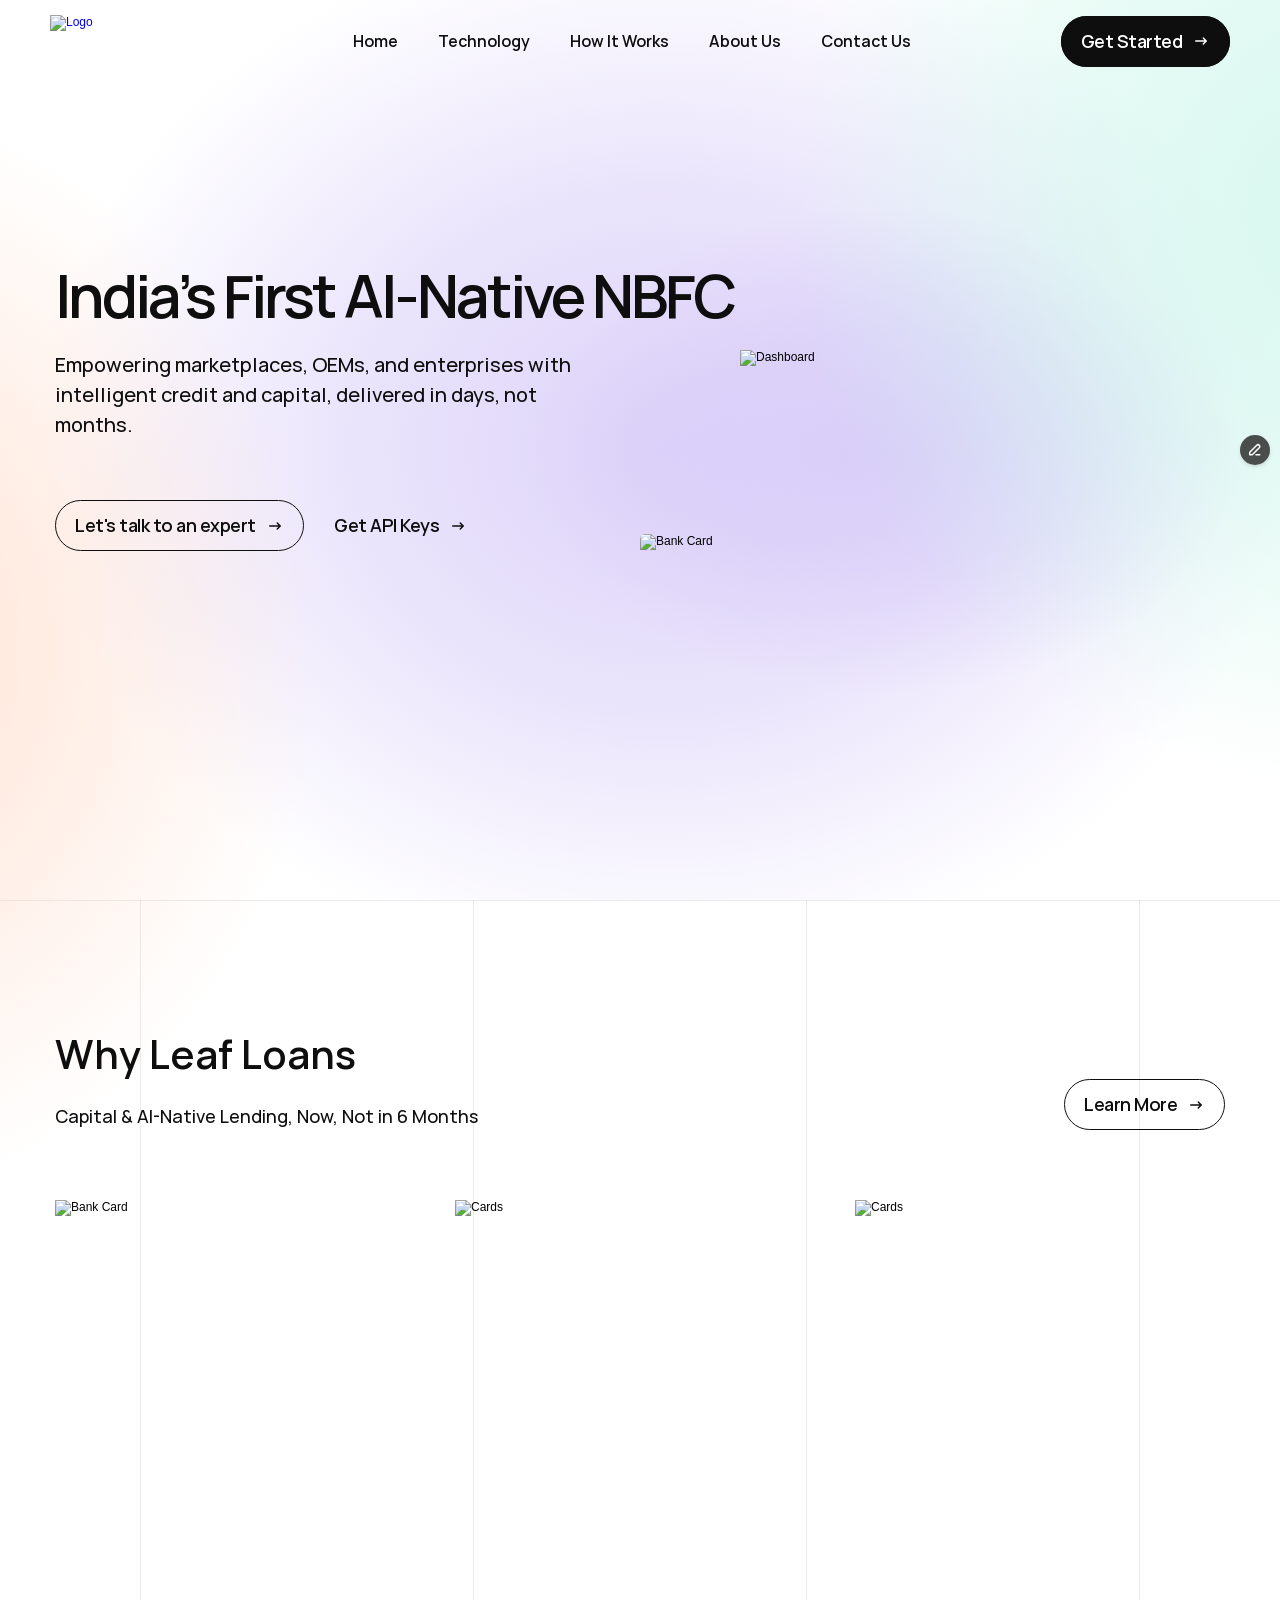
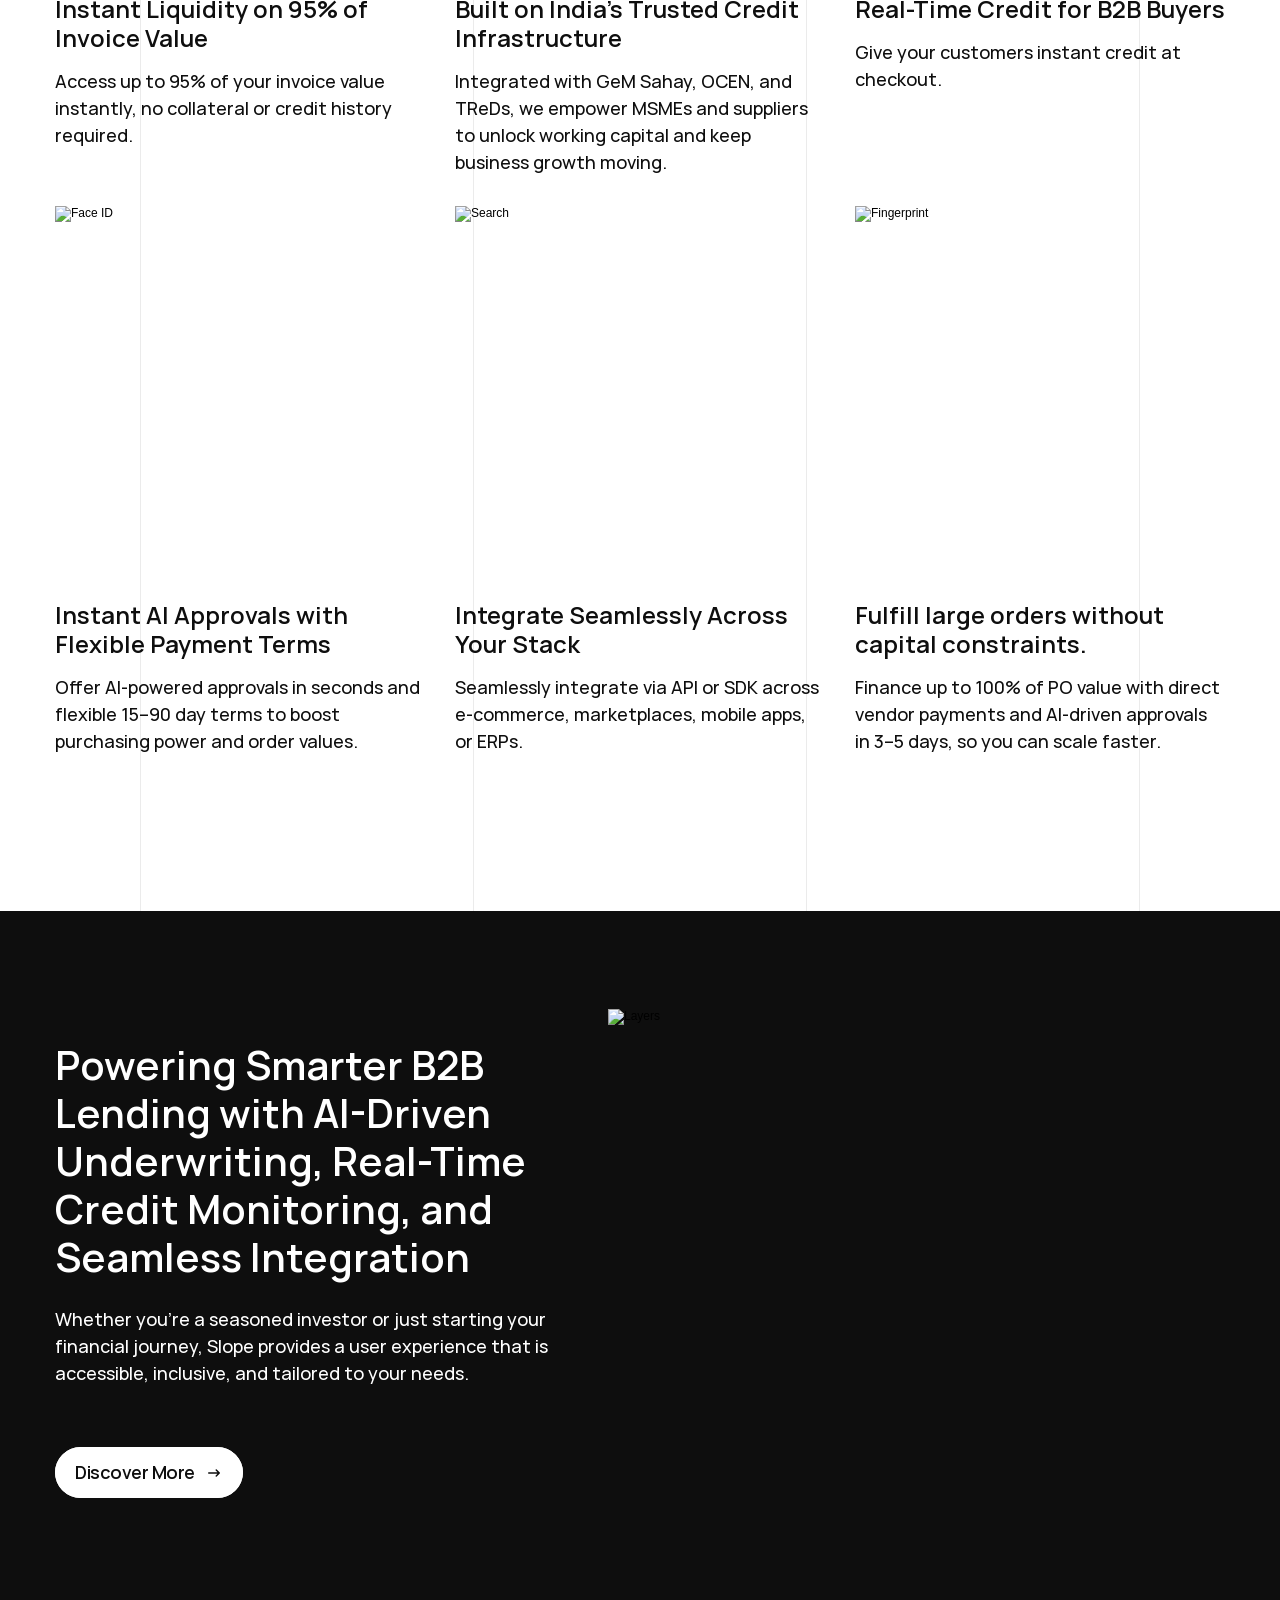
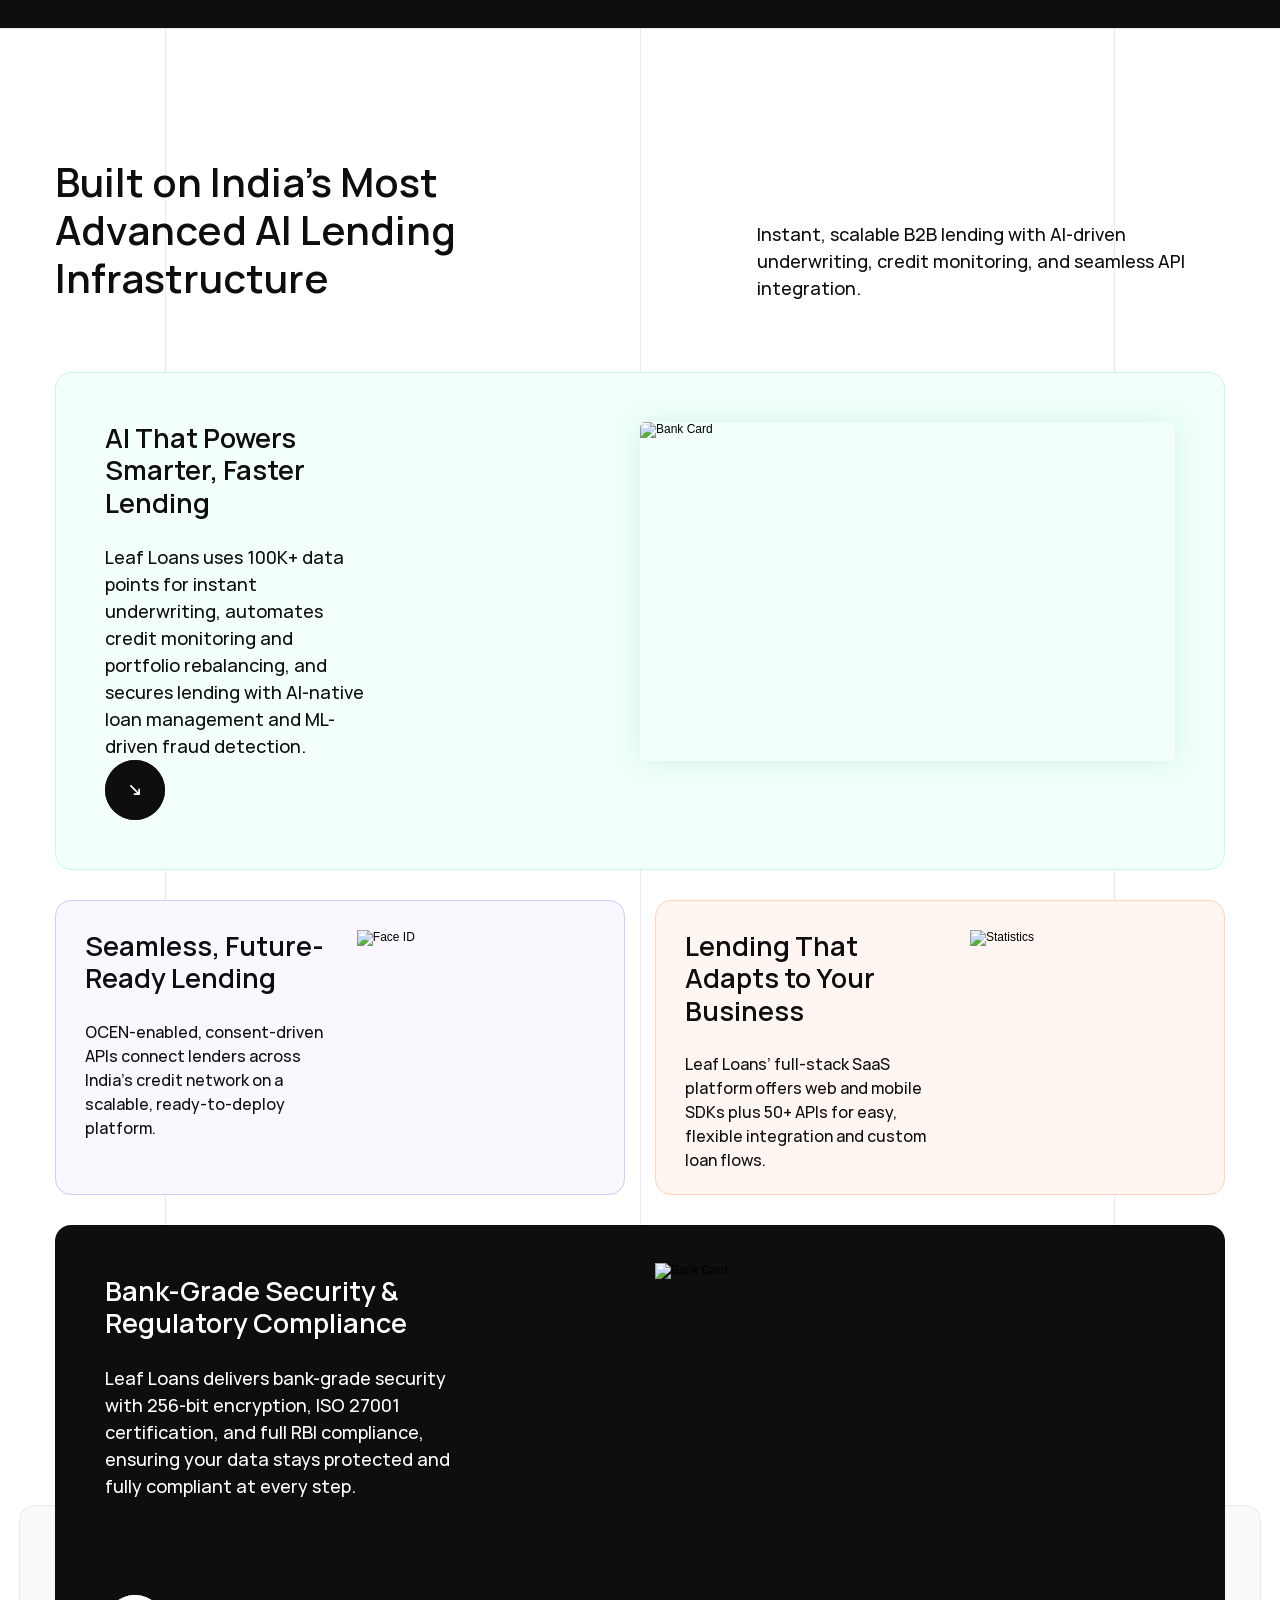
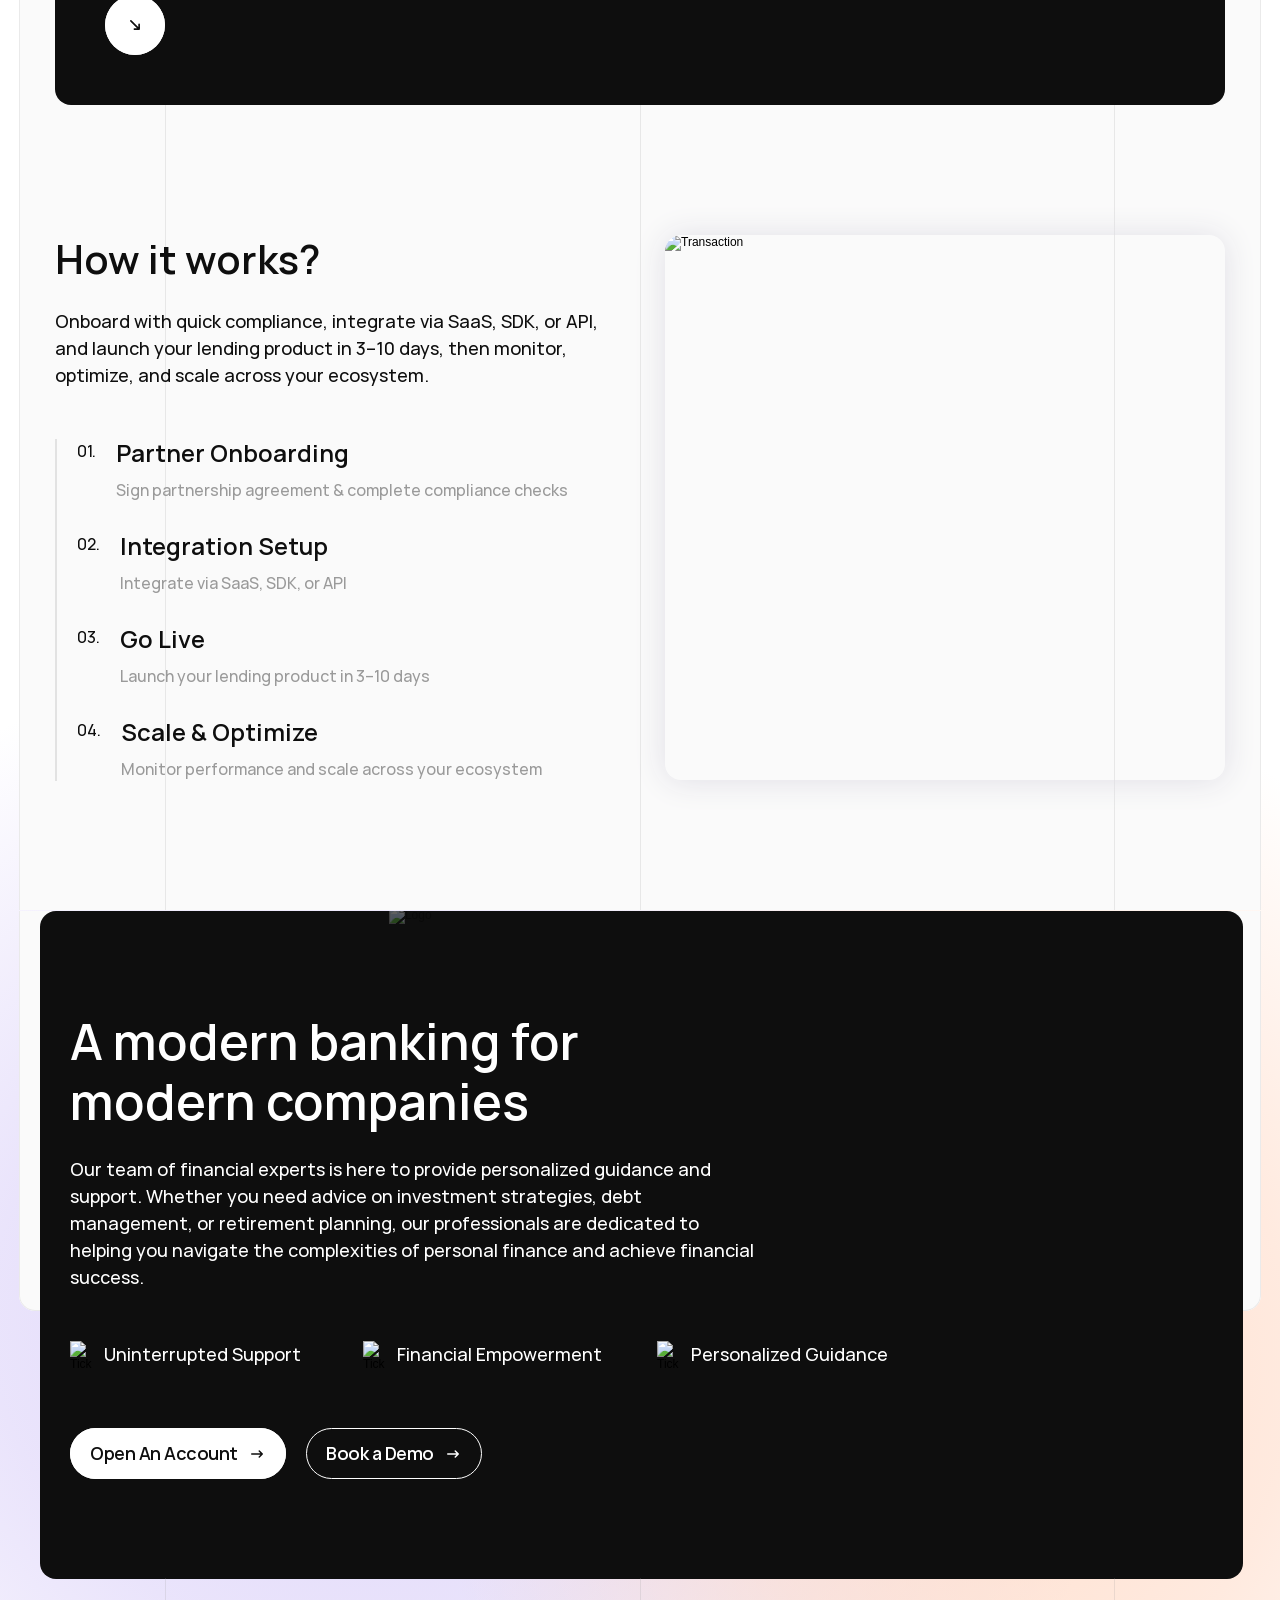
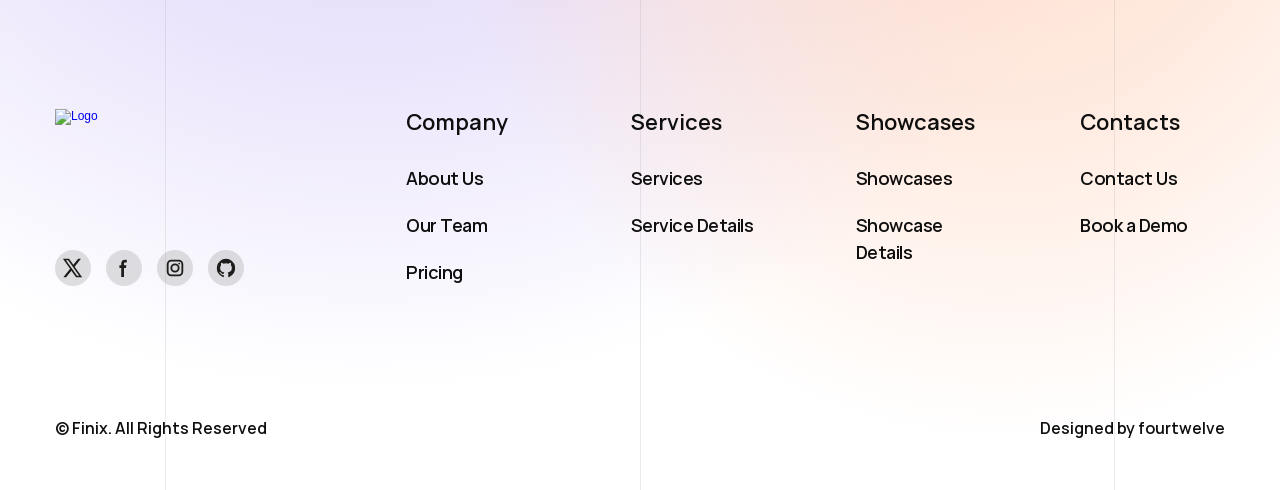
==== index.html @ 36afea25 "deploy: rescrape + post-process 2026-04-21 11:44" ====
<!DOCTYPE html><html lang="en" data-redirect-timezone="1"><head>
	<meta charset="utf-8">
	
	
	<script>try{if(localStorage.get("__framer_force_showing_editorbar_since")){const n=document.createElement("link");n.rel = "modulepreload";n.href="_assets/2773a6bb3e_init.mjs.js";document.head.appendChild(n)}}catch(e){}</script>
	<!-- Start of headStart -->
    
    <!-- End of headStart -->
	<meta name="viewport" content="width=device-width">
	<meta name="generator" content="Framer 1067533">
	<title>Finix - Fintech, Banking and Finance Framer Template</title>
    <meta name="description" content="Finix is a website template designed for finance companies, banks, and fintech firms. With a sleek, professional design, intuitive navigation, and easy customization, it helps you showcase your services, build trust, and attract clients effortlessly.">
    <meta name="framer-search-index" content="https://framerusercontent.com/sites/7qsRUcdQbOApjD8puDKzp8/searchIndex-oJ7tQM6RrkOj.json">
    <link href="https://framerusercontent.com/images/VYBvvMvBAOMH9NboyNwbu5DrD90.png" rel="icon" media="(prefers-color-scheme: light)">
    <link href="https://framerusercontent.com/images/K8JDI9ayQ1C237U56KualN5Jjwc.png" rel="icon" media="(prefers-color-scheme: dark)">
    <link rel="apple-touch-icon" href="https://framerusercontent.com/images/GlUvSICVVrOUpF5vMl9ouSC6yA.png">
    <!-- Open Graph / Facebook -->
    <meta property="og:type" content="website">
    <meta property="og:title" content="Finix - Fintech, Banking and Finance Framer Template">
    <meta property="og:description" content="Finix is a website template designed for finance companies, banks, and fintech firms. With a sleek, professional design, intuitive navigation, and easy customization, it helps you showcase your services, build trust, and attract clients effortlessly.">
    <meta property="og:image" content="https://framerusercontent.com/images/6aBNT9vxhPt4ILoNasSbwlPhKlM.png">
    <!-- Twitter -->
    <meta name="twitter:card" content="summary_large_image">
    <meta name="twitter:title" content="Finix - Fintech, Banking and Finance Framer Template">
    <meta name="twitter:description" content="Finix is a website template designed for finance companies, banks, and fintech firms. With a sleek, professional design, intuitive navigation, and easy customization, it helps you showcase your services, build trust, and attract clients effortlessly.">
    <meta name="twitter:image" content="https://framerusercontent.com/images/6aBNT9vxhPt4ILoNasSbwlPhKlM.png">
	
	<style data-framer-font-css="">@font-face { font-family: "Inter"; src: url("https://framerusercontent.com/assets/5vvr9Vy74if2I6bQbJvbw7SY1pQ.woff2"); font-display: swap; font-style: normal; font-weight: 400; unicode-range: U+0460-052F, U+1C80-1C88, U+20B4, U+2DE0-2DFF, U+A640-A69F, U+FE2E-FE2F }
@font-face { font-family: "Inter"; src: url("https://framerusercontent.com/assets/EOr0mi4hNtlgWNn9if640EZzXCo.woff2"); font-display: swap; font-style: normal; font-weight: 400; unicode-range: U+0301, U+0400-045F, U+0490-0491, U+04B0-04B1, U+2116 }
@font-face { font-family: "Inter"; src: url("https://framerusercontent.com/assets/Y9k9QrlZAqio88Klkmbd8VoMQc.woff2"); font-display: swap; font-style: normal; font-weight: 400; unicode-range: U+1F00-1FFF }
@font-face { font-family: "Inter"; src: url("https://framerusercontent.com/assets/OYrD2tBIBPvoJXiIHnLoOXnY9M.woff2"); font-display: swap; font-style: normal; font-weight: 400; unicode-range: U+0370-03FF }
@font-face { font-family: "Inter"; src: url("https://framerusercontent.com/assets/JeYwfuaPfZHQhEG8U5gtPDZ7WQ.woff2"); font-display: swap; font-style: normal; font-weight: 400; unicode-range: U+0100-024F, U+0259, U+1E00-1EFF, U+2020, U+20A0-20AB, U+20AD-20CF, U+2113, U+2C60-2C7F, U+A720-A7FF }
@font-face { font-family: "Inter"; src: url("https://framerusercontent.com/assets/GrgcKwrN6d3Uz8EwcLHZxwEfC4.woff2"); font-display: swap; font-style: normal; font-weight: 400; unicode-range: U+0000-00FF, U+0131, U+0152-0153, U+02BB-02BC, U+02C6, U+02DA, U+02DC, U+2000-206F, U+2070, U+2074-207E, U+2080-208E, U+20AC, U+2122, U+2191, U+2193, U+2212, U+2215, U+FEFF, U+FFFD }
@font-face { font-family: "Inter"; src: url("https://framerusercontent.com/assets/b6Y37FthZeALduNqHicBT6FutY.woff2"); font-display: swap; font-style: normal; font-weight: 400; unicode-range: U+0102-0103, U+0110-0111, U+0128-0129, U+0168-0169, U+01A0-01A1, U+01AF-01B0, U+1EA0-1EF9, U+20AB }
@font-face { font-family: "Inter"; src: url("_assets/4c9aa2708f_vQyevYAyHtARFwPqUzQGpnDs.woff2"); font-display: swap; font-style: normal; font-weight: 400; unicode-range: U+0000-00FF, U+0131, U+0152-0153, U+02BB-02BC, U+02C6, U+02DA, U+02DC, U+2000-206F, U+2074, U+20AC, U+2122, U+2191, U+2193, U+2212, U+2215, U+FEFF, U+FFFD }
@font-face { font-family: "Inter"; src: url("https://framerusercontent.com/assets/DpPBYI0sL4fYLgAkX8KXOPVt7c.woff2"); font-display: swap; font-style: normal; font-weight: 700; unicode-range: U+0460-052F, U+1C80-1C88, U+20B4, U+2DE0-2DFF, U+A640-A69F, U+FE2E-FE2F }
@font-face { font-family: "Inter"; src: url("https://framerusercontent.com/assets/4RAEQdEOrcnDkhHiiCbJOw92Lk.woff2"); font-display: swap; font-style: normal; font-weight: 700; unicode-range: U+0301, U+0400-045F, U+0490-0491, U+04B0-04B1, U+2116 }
@font-face { font-family: "Inter"; src: url("https://framerusercontent.com/assets/1K3W8DizY3v4emK8Mb08YHxTbs.woff2"); font-display: swap; font-style: normal; font-weight: 700; unicode-range: U+1F00-1FFF }
@font-face { font-family: "Inter"; src: url("https://framerusercontent.com/assets/tUSCtfYVM1I1IchuyCwz9gDdQ.woff2"); font-display: swap; font-style: normal; font-weight: 700; unicode-range: U+0370-03FF }
@font-face { font-family: "Inter"; src: url("https://framerusercontent.com/assets/VgYFWiwsAC5OYxAycRXXvhze58.woff2"); font-display: swap; font-style: normal; font-weight: 700; unicode-range: U+0100-024F, U+0259, U+1E00-1EFF, U+2020, U+20A0-20AB, U+20AD-20CF, U+2113, U+2C60-2C7F, U+A720-A7FF }
@font-face { font-family: "Inter"; src: url("https://framerusercontent.com/assets/DXD0Q7LSl7HEvDzucnyLnGBHM.woff2"); font-display: swap; font-style: normal; font-weight: 700; unicode-range: U+0000-00FF, U+0131, U+0152-0153, U+02BB-02BC, U+02C6, U+02DA, U+02DC, U+2000-206F, U+2074, U+20AC, U+2122, U+2191, U+2193, U+2212, U+2215, U+FEFF, U+FFFD }
@font-face { font-family: "Inter"; src: url("https://framerusercontent.com/assets/GIryZETIX4IFypco5pYZONKhJIo.woff2"); font-display: swap; font-style: normal; font-weight: 700; unicode-range: U+0102-0103, U+0110-0111, U+0128-0129, U+0168-0169, U+01A0-01A1, U+01AF-01B0, U+1EA0-1EF9, U+20AB }
@font-face { font-family: "Inter"; src: url("https://framerusercontent.com/assets/H89BbHkbHDzlxZzxi8uPzTsp90.woff2"); font-display: swap; font-style: italic; font-weight: 700; unicode-range: U+0460-052F, U+1C80-1C88, U+20B4, U+2DE0-2DFF, U+A640-A69F, U+FE2E-FE2F }
@font-face { font-family: "Inter"; src: url("https://framerusercontent.com/assets/u6gJwDuwB143kpNK1T1MDKDWkMc.woff2"); font-display: swap; font-style: italic; font-weight: 700; unicode-range: U+0301, U+0400-045F, U+0490-0491, U+04B0-04B1, U+2116 }
@font-face { font-family: "Inter"; src: url("https://framerusercontent.com/assets/43sJ6MfOPh1LCJt46OvyDuSbA6o.woff2"); font-display: swap; font-style: italic; font-weight: 700; unicode-range: U+1F00-1FFF }
@font-face { font-family: "Inter"; src: url("https://framerusercontent.com/assets/wccHG0r4gBDAIRhfHiOlq6oEkqw.woff2"); font-display: swap; font-style: italic; font-weight: 700; unicode-range: U+0370-03FF }
@font-face { font-family: "Inter"; src: url("https://framerusercontent.com/assets/WZ367JPwf9bRW6LdTHN8rXgSjw.woff2"); font-display: swap; font-style: italic; font-weight: 700; unicode-range: U+0100-024F, U+0259, U+1E00-1EFF, U+2020, U+20A0-20AB, U+20AD-20CF, U+2113, U+2C60-2C7F, U+A720-A7FF }
@font-face { font-family: "Inter"; src: url("https://framerusercontent.com/assets/QxmhnWTzLtyjIiZcfaLIJ8EFBXU.woff2"); font-display: swap; font-style: italic; font-weight: 700; unicode-range: U+0000-00FF, U+0131, U+0152-0153, U+02BB-02BC, U+02C6, U+02DA, U+02DC, U+2000-206F, U+2074, U+20AC, U+2122, U+2191, U+2193, U+2212, U+2215, U+FEFF, U+FFFD }
@font-face { font-family: "Inter"; src: url("https://framerusercontent.com/assets/2A4Xx7CngadFGlVV4xrO06OBHY.woff2"); font-display: swap; font-style: italic; font-weight: 700; unicode-range: U+0102-0103, U+0110-0111, U+0128-0129, U+0168-0169, U+01A0-01A1, U+01AF-01B0, U+1EA0-1EF9, U+20AB }
@font-face { font-family: "Inter"; src: url("https://framerusercontent.com/assets/CfMzU8w2e7tHgF4T4rATMPuWosA.woff2"); font-display: swap; font-style: italic; font-weight: 400; unicode-range: U+0460-052F, U+1C80-1C88, U+20B4, U+2DE0-2DFF, U+A640-A69F, U+FE2E-FE2F }
@font-face { font-family: "Inter"; src: url("https://framerusercontent.com/assets/867QObYax8ANsfX4TGEVU9YiCM.woff2"); font-display: swap; font-style: italic; font-weight: 400; unicode-range: U+0301, U+0400-045F, U+0490-0491, U+04B0-04B1, U+2116 }
@font-face { font-family: "Inter"; src: url("https://framerusercontent.com/assets/Oyn2ZbENFdnW7mt2Lzjk1h9Zb9k.woff2"); font-display: swap; font-style: italic; font-weight: 400; unicode-range: U+1F00-1FFF }
@font-face { font-family: "Inter"; src: url("https://framerusercontent.com/assets/cdAe8hgZ1cMyLu9g005pAW3xMo.woff2"); font-display: swap; font-style: italic; font-weight: 400; unicode-range: U+0370-03FF }
@font-face { font-family: "Inter"; src: url("https://framerusercontent.com/assets/DOfvtmE1UplCq161m6Hj8CSQYg.woff2"); font-display: swap; font-style: italic; font-weight: 400; unicode-range: U+0100-024F, U+0259, U+1E00-1EFF, U+2020, U+20A0-20AB, U+20AD-20CF, U+2113, U+2C60-2C7F, U+A720-A7FF }
@font-face { font-family: "Inter"; src: url("https://framerusercontent.com/assets/vFzuJY0c65av44uhEKB6vyjFMg.woff2"); font-display: swap; font-style: italic; font-weight: 400; unicode-range: U+0000-00FF, U+0131, U+0152-0153, U+02BB-02BC, U+02C6, U+02DA, U+02DC, U+2000-206F, U+2074, U+20AC, U+2122, U+2191, U+2193, U+2212, U+2215, U+FEFF, U+FFFD }
@font-face { font-family: "Inter"; src: url("https://framerusercontent.com/assets/tKtBcDnBMevsEEJKdNGhhkLzYo.woff2"); font-display: swap; font-style: italic; font-weight: 400; unicode-range: U+0102-0103, U+0110-0111, U+0128-0129, U+0168-0169, U+01A0-01A1, U+01AF-01B0, U+1EA0-1EF9, U+20AB }
@font-face { font-family: "Inter"; src: url("https://framerusercontent.com/assets/mkY5Sgyq51ik0AMrSBwhm9DJg.woff2"); font-style: normal; font-weight: 900; unicode-range: U+0460-052F, U+1C80-1C88, U+20B4, U+2DE0-2DFF, U+A640-A69F, U+FE2E-FE2F }
@font-face { font-family: "Inter"; src: url("https://framerusercontent.com/assets/X5hj6qzcHUYv7h1390c8Rhm6550.woff2"); font-style: normal; font-weight: 900; unicode-range: U+0301, U+0400-045F, U+0490-0491, U+04B0-04B1, U+2116 }
@font-face { font-family: "Inter"; src: url("https://framerusercontent.com/assets/gQhNpS3tN86g8RcVKYUUaKt2oMQ.woff2"); font-style: normal; font-weight: 900; unicode-range: U+1F00-1FFF }
@font-face { font-family: "Inter"; src: url("https://framerusercontent.com/assets/cugnVhSraaRyANCaUtI5FV17wk.woff2"); font-style: normal; font-weight: 900; unicode-range: U+0370-03FF }
@font-face { font-family: "Inter"; src: url("https://framerusercontent.com/assets/5HcVoGak8k5agFJSaKa4floXVu0.woff2"); font-style: normal; font-weight: 900; unicode-range: U+0100-024F, U+0259, U+1E00-1EFF, U+2020, U+20A0-20AB, U+20AD-20CF, U+2113, U+2C60-2C7F, U+A720-A7FF }
@font-face { font-family: "Inter"; src: url("https://framerusercontent.com/assets/jn4BtSPLlS0NDp1KiFAtFKiiY0o.woff2"); font-style: normal; font-weight: 900; unicode-range: U+0000-00FF, U+0131, U+0152-0153, U+02BB-02BC, U+02C6, U+02DA, U+02DC, U+2000-206F, U+2074, U+20AC, U+2122, U+2191, U+2193, U+2212, U+2215, U+FEFF, U+FFFD }
@font-face { font-family: "Inter"; src: url("https://framerusercontent.com/assets/P2Bw01CtL0b9wqygO0sSVogWbo.woff2"); font-style: normal; font-weight: 900; unicode-range: U+0102-0103, U+0110-0111, U+0128-0129, U+0168-0169, U+01A0-01A1, U+01AF-01B0, U+1EA0-1EF9, U+20AB }
@font-face { font-family: "Inter"; src: url("https://framerusercontent.com/assets/05KsVHGDmqXSBXM4yRZ65P8i0s.woff2"); font-style: italic; font-weight: 900; unicode-range: U+0460-052F, U+1C80-1C88, U+20B4, U+2DE0-2DFF, U+A640-A69F, U+FE2E-FE2F }
@font-face { font-family: "Inter"; src: url("https://framerusercontent.com/assets/ky8ovPukK4dJ1Pxq74qGhOqCYI.woff2"); font-style: italic; font-weight: 900; unicode-range: U+0301, U+0400-045F, U+0490-0491, U+04B0-04B1, U+2116 }
@font-face { font-family: "Inter"; src: url("https://framerusercontent.com/assets/vvNSqIj42qeQ2bvCRBIWKHscrc.woff2"); font-style: italic; font-weight: 900; unicode-range: U+1F00-1FFF }
@font-face { font-family: "Inter"; src: url("https://framerusercontent.com/assets/3ZmXbBKToJifDV9gwcifVd1tEY.woff2"); font-style: italic; font-weight: 900; unicode-range: U+0370-03FF }
@font-face { font-family: "Inter"; src: url("https://framerusercontent.com/assets/FNfhX3dt4ChuLJq2PwdlxHO7PU.woff2"); font-style: italic; font-weight: 900; unicode-range: U+0100-024F, U+0259, U+1E00-1EFF, U+2020, U+20A0-20AB, U+20AD-20CF, U+2113, U+2C60-2C7F, U+A720-A7FF }
@font-face { font-family: "Inter"; src: url("https://framerusercontent.com/assets/g0c8vEViiXNlKAgI4Ymmk3Ig.woff2"); font-style: italic; font-weight: 900; unicode-range: U+0000-00FF, U+0131, U+0152-0153, U+02BB-02BC, U+02C6, U+02DA, U+02DC, U+2000-206F, U+2074, U+20AC, U+2122, U+2191, U+2193, U+2212, U+2215, U+FEFF, U+FFFD }
@font-face { font-family: "Inter"; src: url("https://framerusercontent.com/assets/efTfQcBJ53kM2pB1hezSZ3RDUFs.woff2"); font-style: italic; font-weight: 900; unicode-range: U+0102-0103, U+0110-0111, U+0128-0129, U+0168-0169, U+01A0-01A1, U+01AF-01B0, U+1EA0-1EF9, U+20AB }
@font-face { font-family: "Manrope"; src: url("_assets/1458ea1f0f_CIM4KQCLZSMMLWPVH25IDDSTY4ENPHEY.woff2"); font-display: swap; font-style: normal; font-weight: 500 }
@font-face { font-family: "Manrope"; src: url("_assets/9c70f91fe1_JNU3GNMUBPWW6V6JTED3S27XL5HN7NM5.woff2"); font-display: swap; font-style: normal; font-weight: 600 }
@font-face { font-family: "Manrope"; src: url("https://framerusercontent.com/third-party-assets/fontshare/wf/NGBUP45ES3F7RD5XGKPEDJ6QEPO4TMOK/EXDVWJ2EDDVVV65UENMX33EDDYBX6OF7/6P4FPMFQH7CCC7RZ4UU4NKSGJ2RLF7V5.woff2"); font-display: swap; font-style: normal; font-weight: 700 }
@font-face { font-family: "Manrope"; src: url("https://framerusercontent.com/third-party-assets/fontshare/wf/2TYFCBHUANEXS6QGR5EQDUNAFH6LSWM3/AYNOU3VEA4LRTDNKJQUFNVNUTYSGOUOP/UXO4O7K2G3HI3D2VKD7UXVJVJD26P4BQ.woff2"); font-display: swap; font-style: normal; font-weight: 400 }
@font-face { font-family: "Manrope"; src: url("https://framerusercontent.com/third-party-assets/fontshare/wf/7EWHG4AMROQSXDCQTDPGBVASATB7CED2/TJSQTK5FHJ2MYKML5IXF2G6YTGFJLTYL/K4ZMLVLHYIFVTTTWGVOTVGOFUUX7NVGI.woff2"); font-display: swap; font-style: normal; font-weight: 800 }
@font-face { font-family: "Inter Placeholder"; src: local("Arial"); ascent-override: 89.79%; descent-override: 22.36%; line-gap-override: 0.00%; size-adjust: 107.89% }
@font-face { font-family: "Manrope Placeholder"; src: local("Arial"); ascent-override: 102.74%; descent-override: 28.91%; line-gap-override: 0.00%; size-adjust: 103.76% }</style>
	
	<meta name="robots" content="max-image-preview:large"><link rel="canonical" href="https://high-location-359095.framer.app/"><meta property="og:url" content="https://high-location-359095.framer.app/"><style data-framer-css-ssr-minified="" data-framer-components="framer-lib-cursors-host framer-c4CVn framer-TJ3vi PropertyOverrides framer-7wOrN framer-xrpI2 framer-lib-combinedCSSRules framer-JNUtH framer-r9xgC framer-dU4mV framer-O20u5 framer-kINlW framer-gMmZx framer-RiMUo framer-yLk5s">html,body,#main{box-sizing:border-box;margin:0;padding:0}:root{-webkit-font-smoothing:antialiased;-moz-osx-font-smoothing:grayscale}*{box-sizing:border-box;-webkit-font-smoothing:inherit}h1,h2,h3,h4,h5,h6,p,figure{margin:0}body,input,textarea,select,button{font-family:sans-serif;font-size:12px}body{--token-1e770397-8272-4d17-93ab-1a1a513b9044:#fff;--token-6330f049-1cc2-4990-a7d5-2a799ffbfe76:#d5c9f8;--token-8f7539be-cfd8-4727-a898-b46373cc67f1:#ccf6ea;--token-fa8c7a83-82b8-44c0-ad9c-7674c9195829:#ffd5bf;--token-5935519b-e2a8-47f1-81f4-fd5a3a8209ae:#9a9a9a;--token-ea3c7170-c0d5-4465-b600-caccb63ae8d9:#0e0e0e;--token-039971df-df88-4a54-8631-cf105295e5e6:#fafafa;--token-4d8666a4-d098-49e7-ac6b-ae66187e125f:#fff0;--token-cc28b9c5-671a-44d0-a1ff-534f9b7bb243:#9a9a9a33;--token-17977aa6-b53f-4f51-8f88-ca10ca683d84:#dadada;--token-760e3c87-e865-496e-844c-bd92ac749fc9:#7827cf;--token-0e484fb6-add0-4245-a324-a3f14078ae34:#f2fffb;--token-9a5a90a4-6b17-4f93-98ab-562dedcd3789:#faf7ff;--token-dcda66d8-d6a4-4c50-acac-58056b8dd317:#fff6f1}@supports (z-index:calc(infinity)){#__framer-badge-container{--infinity:infinity}}#__framer-badge-container{pointer-events:none;width:100%;z-index:calc(var(--infinity,2147480000));justify-content:flex-end;padding:20px;display:flex;position:fixed;bottom:0}@supports (background:-webkit-named-image(i)) and (not (grid-template-rows:subgrid)){body{--framer-will-change-override:transform}}@supports (background:-webkit-named-image(i)) and (not (position-area:top right)){body{--framer-will-change-filter-override:filter}}[data-framer-component-type=Text] div div span,[data-framer-component-type=Text] a div span,[data-framer-component-type=Text] span span span,[data-framer-component-type=Text] p span span,[data-framer-component-type=Text] h1 span span,[data-framer-component-type=Text] h2 span span,[data-framer-component-type=Text] h3 span span,[data-framer-component-type=Text] h4 span span,[data-framer-component-type=Text] h5 span span,[data-framer-component-type=Text] h6 span span,[data-framer-component-type=Text] a{font-family:var(--font-family);font-style:var(--font-style);font-weight:min(calc(var(--framer-font-weight-increase,0) + var(--font-weight,400)),900);color:var(--text-color);letter-spacing:var(--letter-spacing);font-size:var(--font-size);text-transform:var(--text-transform);--text-decoration:var(--framer-text-decoration-style,solid)var(--framer-text-decoration,none)var(--framer-text-decoration-color,currentcolor)var(--framer-text-decoration-thickness,auto);--text-decoration-skip-ink:var(--framer-text-decoration-skip-ink);--text-underline-offset:var(--framer-text-decoration-offset);line-height:var(--line-height);--font-family:var(--framer-font-family);--font-style:var(--framer-font-style);--font-weight:var(--framer-font-weight);--text-color:var(--framer-text-color);--letter-spacing:var(--framer-letter-spacing);--font-size:var(--framer-font-size);--text-transform:var(--framer-text-transform);--line-height:var(--framer-line-height)}@supports not (color:color(display-p3 1 1 1)){p.framer-text,div.framer-text,h1.framer-text,h2.framer-text,h3.framer-text,h4.framer-text,h5.framer-text,h6.framer-text,li.framer-text,ol.framer-text,ul.framer-text,span.framer-text:not([data-text-fill]){color:var(--framer-blockquote-text-color-rgb,var(--framer-blockquote-text-color,var(--framer-text-color-rgb,var(--framer-text-color,#000))));-webkit-text-stroke-color:var(--framer-text-stroke-color-rgb,var(--framer-text-stroke-color,initial))}mark.framer-text{background-color:var(--framer-blockquote-text-background-color-rgb,var(--framer-blockquote-text-background-color,var(--framer-text-background-color-rgb,var(--framer-text-background-color,initial))))}}@supports not (color:color(display-p3 1 1 1)){code.framer-text,code.framer-text span.framer-text:not([data-text-fill]){color:var(--framer-blockquote-text-color-rgb,var(--framer-blockquote-text-color,var(--framer-code-text-color-rgb,var(--framer-code-text-color,var(--framer-text-color-rgb,var(--framer-text-color,#000))))))}}@supports not (color:color(display-p3 1 1 1)){a.framer-text,span.framer-text[data-nested-link]{color:var(--framer-blockquote-text-color-rgb,var(--framer-blockquote-text-color,var(--framer-link-text-color-rgb,var(--framer-link-text-color,var(--framer-text-color-rgb,var(--framer-text-color,#000))))));background-color:var(--framer-link-text-background-color-rgb,var(--framer-link-text-background-color,initial));-webkit-text-decoration-color:var(--framer-link-text-decoration-color-rgb,var(--framer-link-text-decoration-color,var(--framer-text-decoration-color-rgb,var(--framer-text-decoration-color,currentcolor))));text-decoration-color:var(--framer-link-text-decoration-color-rgb,var(--framer-link-text-decoration-color,var(--framer-text-decoration-color-rgb,var(--framer-text-decoration-color,currentcolor))))}}@supports not (color:color(display-p3 1 1 1)){code.framer-text a.framer-text,code.framer-text a.framer-text span.framer-text:not([data-text-fill]),code.framer-text span.framer-text[data-nested-link],code.framer-text span.framer-text[data-nested-link] span.framer-text:not([data-text-fill]){color:var(--framer-blockquote-text-color-rgb,var(--framer-blockquote-text-color,var(--framer-link-text-color-rgb,var(--framer-link-text-color,var(--framer-code-text-color-rgb,var(--framer-code-text-color,var(--framer-text-color-rgb,var(--framer-text-color,#000))))))))}}@supports not (color:color(display-p3 1 1 1)){a.framer-text:hover,span.framer-text[data-nested-link]:hover{color:var(--framer-link-hover-text-color-rgb,var(--framer-link-hover-text-color,var(--framer-blockquote-text-color-rgb,var(--framer-blockquote-text-color,var(--framer-link-text-color-rgb,var(--framer-link-text-color,var(--framer-text-color-rgb,var(--framer-text-color,#000))))))));background-color:var(--framer-link-hover-text-background-color-rgb,var(--framer-link-hover-text-background-color,var(--framer-link-text-background-color-rgb,var(--framer-link-text-background-color,var(--framer-text-background-color-rgb,var(--framer-text-background-color,initial))))));-webkit-text-decoration-color:var(--framer-link-hover-text-decoration-color-rgb,var(--framer-link-hover-text-decoration-color,var(--framer-link-text-decoration-color-rgb,var(--framer-link-text-decoration-color,var(--framer-text-decoration-color-rgb,var(--framer-text-decoration-color,currentcolor))))));text-decoration-color:var(--framer-link-hover-text-decoration-color-rgb,var(--framer-link-hover-text-decoration-color,var(--framer-link-text-decoration-color-rgb,var(--framer-link-text-decoration-color,var(--framer-text-decoration-color-rgb,var(--framer-text-decoration-color,currentcolor))))))}}@supports not (color:color(display-p3 1 1 1)){code.framer-text a.framer-text:hover,code.framer-text span.framer-text[data-nested-link]:hover{color:var(--framer-link-hover-text-color-rgb,var(--framer-link-hover-text-color,var(--framer-blockquote-text-color-rgb,var(--framer-blockquote-text-color,var(--framer-link-text-color-rgb,var(--framer-link-text-color,var(--framer-code-text-color-rgb,var(--framer-code-text-color,var(--framer-text-color-rgb,var(--framer-text-color,#000))))))))))}}@supports not (color:color(display-p3 1 1 1)){a.framer-text[data-framer-page-link-current],span.framer-text[data-framer-page-link-current]{color:var(--framer-link-current-text-color-rgb,var(--framer-link-current-text-color,var(--framer-link-text-color-rgb,var(--framer-link-text-color,var(--framer-text-color-rgb,var(--framer-text-color,#000))))));background-color:var(--framer-link-current-text-background-color-rgb,var(--framer-link-current-text-background-color,var(--framer-link-text-background-color-rgb,var(--framer-link-text-background-color,var(--framer-text-background-color-rgb,var(--framer-text-background-color,initial))))));-webkit-text-decoration-color:var(--framer-link-current-text-decoration-color-rgb,var(--framer-link-current-text-decoration-color,var(--framer-link-text-decoration-color-rgb,var(--framer-link-text-decoration-color,var(--framer-text-decoration-color-rgb,var(--framer-text-decoration-color,currentcolor))))));text-decoration-color:var(--framer-link-current-text-decoration-color-rgb,var(--framer-link-current-text-decoration-color,var(--framer-link-text-decoration-color-rgb,var(--framer-link-text-decoration-color,var(--framer-text-decoration-color-rgb,var(--framer-text-decoration-color,currentcolor))))))}}@supports not (color:color(display-p3 1 1 1)){code.framer-text a.framer-text[data-framer-page-link-current],code.framer-text a.framer-text[data-framer-page-link-current] span.framer-text:not([data-text-fill]),code.framer-text span.framer-text[data-framer-page-link-current],code.framer-text span.framer-text[data-framer-page-link-current] span.framer-text:not([data-text-fill]){color:var(--framer-link-current-text-color-rgb,var(--framer-link-current-text-color,var(--framer-link-text-color-rgb,var(--framer-link-text-color,var(--framer-code-text-color-rgb,var(--framer-code-text-color,var(--framer-text-color-rgb,var(--framer-text-color,#000))))))));background-color:var(--framer-link-current-text-background-color-rgb,var(--framer-link-current-text-background-color,var(--framer-link-text-background-color-rgb,var(--framer-link-text-background-color,var(--framer-text-background-color-rgb,var(--framer-text-background-color,initial))))))}}@supports not (color:color(display-p3 1 1 1)){a.framer-text[data-framer-page-link-current]:hover,span.framer-text[data-framer-page-link-current]:hover{color:var(--framer-link-hover-text-color-rgb,var(--framer-link-hover-text-color,var(--framer-link-current-text-color-rgb,var(--framer-link-current-text-color,var(--framer-link-text-color-rgb,var(--framer-link-text-color,var(--framer-code-text-color-rgb,var(--framer-code-text-color,var(--framer-text-color-rgb,var(--framer-text-color,#000))))))))));background-color:var(--framer-link-hover-text-background-color-rgb,var(--framer-link-hover-text-background-color,var(--framer-link-current-text-background-color-rgb,var(--framer-link-current-text-background-color,var(--framer-link-text-background-color-rgb,var(--framer-link-text-background-color,initial))))));-webkit-text-decoration-color:var(--framer-link-hover-text-decoration-color-rgb,var(--framer-link-hover-text-decoration-color,var(--framer-link-current-text-decoration-color-rgb,var(--framer-link-current-text-decoration-color,var(--framer-link-text-decoration-color-rgb,var(--framer-link-text-decoration-color,var(--framer-text-decoration-color-rgb,var(--framer-text-decoration-color,currentcolor))))))));text-decoration-color:var(--framer-link-hover-text-decoration-color-rgb,var(--framer-link-hover-text-decoration-color,var(--framer-link-current-text-decoration-color-rgb,var(--framer-link-current-text-decoration-color,var(--framer-link-text-decoration-color-rgb,var(--framer-link-text-decoration-color,var(--framer-text-decoration-color-rgb,var(--framer-text-decoration-color,currentcolor))))))))}}@supports not (color:color(display-p3 1 1 1)){code.framer-text a.framer-text[data-framer-page-link-current]:hover,code.framer-text a.framer-text[data-framer-page-link-current]:hover span.framer-text:not([data-text-fill]),code.framer-text span.framer-text[data-framer-page-link-current]:hover,code.framer-text span.framer-text[data-framer-page-link-current]:hover span.framer-text:not([data-text-fill]){color:var(--framer-link-hover-text-color-rgb,var(--framer-link-hover-text-color,var(--framer-link-current-text-color-rgb,var(--framer-link-current-text-color,var(--framer-link-text-color-rgb,var(--framer-link-text-color,var(--framer-code-text-color-rgb,var(--framer-code-text-color,var(--framer-text-color-rgb,var(--framer-text-color,#000))))))))));background-color:var(--framer-link-hover-text-background-color-rgb,var(--framer-link-hover-text-background-color,var(--framer-link-current-text-background-color-rgb,var(--framer-link-current-text-background-color,var(--framer-link-text-background-color-rgb,var(--framer-link-text-background-color,initial))))))}}@supports not (aspect-ratio:1){.framer-text-module:not([data-width=fit])[style*=aspect-ratio]{position:relative!important}.framer-text-module:not([data-width=fit])[style*=aspect-ratio]:before{content:"";padding-bottom:calc(100%/calc(var(--aspect-ratio)));display:block}.framer-text-module[data-width=fill]>:first-child,.framer-text-module[data-width=fill]>.ssr-variant>:first-child,.framer-text-module:not([data-width=fit])[style*=aspect-ratio]>:first-child,.framer-text-module:not([data-width=fit])[style*=aspect-ratio]>.ssr-variant>:first-child{position:absolute;top:0;left:0;height:100%!important}}@supports not (overflow:clip){:root{--overflow-clip-fallback:hidden}}@supports (background:-webkit-named-image(i)) and (not (contain-intrinsic-size:inherit)){div.framer-text,p.framer-text,h1.framer-text,h2.framer-text,h3.framer-text,h4.framer-text,h5.framer-text,h6.framer-text,ol.framer-text,ul.framer-text,li.framer-text,blockquote.framer-text,.framer-text.framer-image{display:var(--text-truncation-display-inline-for-safari-16,revert)}div.framer-text:after,p.framer-text:after,h1.framer-text:after,h2.framer-text:after,h3.framer-text:after,h4.framer-text:after,h5.framer-text:after,h6.framer-text:after,ol.framer-text:after,ul.framer-text:after,li.framer-text:after,blockquote.framer-text:after,.framer-text.framer-image:after{content:var(--text-truncation-line-break-for-safari-16);white-space:pre}.framer-text.framer-text-module,.framer-text.framer-table-wrapper{display:var(--text-truncation-display-none-for-safari-16,revert)}p.framer-text[data-text-fill]{display:var(--text-truncation-display-inline-for-safari-16,inline-block)}}@supports (corner-shape:superellipse(2)){:root{--one-if-corner-shape-supported:1}}.framer-cursor-none,.framer-cursor-none *{cursor:none!important}.framer-pointer-events-none,.framer-pointer-events-none *{pointer-events:none!important}@supports (aspect-ratio:1){body{--framer-aspect-ratio-supported:auto}}.framer-c4CVn.framer-159asil,.framer-c4CVn .framer-159asil{display:block}.framer-c4CVn.framer-17p436h{background-color:var(--token-1e770397-8272-4d17-93ab-1a1a513b9044,#fff);flex-flow:column;place-content:center flex-start;align-items:center;gap:0;width:100%;height:min-content;padding:0;display:flex;position:relative;overflow:hidden}.framer-c4CVn .framer-qzrbdo{background:0 0;flex-grow:1;width:0;height:0;margin:0;position:relative}.framer-c4CVn .framer-1c4lsus-container{flex:none;order:1001;width:100%;height:auto;position:relative}.framer-c4CVn .framer-1xk2upv-container{flex:none;order:1002;width:100%;height:auto;position:relative}[data-layout-template=true]>#overlay{margin-bottom:0}@supports (aspect-ratio:1){body{--framer-aspect-ratio-supported:auto}}.framer-TJ3vi.framer-lux5qc,.framer-TJ3vi .framer-lux5qc{display:block}.framer-TJ3vi.framer-72rtr7{background-color:var(--token-1e770397-8272-4d17-93ab-1a1a513b9044,#fff);flex-flow:column;place-content:center flex-start;align-items:center;gap:0;width:1280px;height:min-content;padding:0;display:flex;position:relative;overflow:hidden}.framer-TJ3vi .framer-1karqmi-container{z-index:10;flex:none;height:auto;position:fixed;top:0;left:0;right:0}.framer-TJ3vi .framer-3pftir{flex-flow:row;flex:none;place-content:center;align-items:center;gap:0;width:100%;height:100vh;padding:180px 0 100px;display:flex;position:relative;overflow:hidden}.framer-TJ3vi .framer-bt7f58{z-index:1;flex-flow:row;flex:1 0 0;place-content:flex-start center;align-items:flex-start;gap:0;width:1px;max-width:1200px;height:min-content;padding:0 15px;display:flex;position:relative;overflow:visible}.framer-TJ3vi .framer-1fkxkb8{z-index:1;flex-flow:row;flex:none;place-content:flex-end;align-items:flex-end;gap:0;width:100%;height:min-content;padding:0;display:flex;position:relative;overflow:visible}.framer-TJ3vi .framer-1yfwmzr{aspect-ratio:1.57447;height:var(--framer-aspect-ratio-supported,127px);will-change:var(--framer-will-change-filter-override,filter);z-index:1;flex:none;width:29%;max-width:250px;max-height:160px;position:absolute;bottom:20px;left:0;overflow:hidden}.framer-TJ3vi .framer-1slv0sx{aspect-ratio:1.61039;height:var(--framer-aspect-ratio-supported,124px);flex:none;width:80%;max-width:590px;max-height:365px;position:relative;overflow:visible}.framer-TJ3vi .framer-zh5w6h{flex-flow:column;flex:1 0 0;place-content:flex-start;align-items:flex-start;gap:25px;width:1px;height:min-content;padding:0;display:flex;position:relative;overflow:visible}.framer-TJ3vi .framer-57e55a,.framer-TJ3vi .framer-fbeqs6,.framer-TJ3vi .framer-11k43pr,.framer-TJ3vi .framer-16pkib4,.framer-TJ3vi .framer-1hqfru9,.framer-TJ3vi .framer-vpapqq,.framer-TJ3vi .framer-wai842,.framer-TJ3vi .framer-1gvku6s,.framer-TJ3vi .framer-1x489p9,.framer-TJ3vi .framer-1lpudr2,.framer-TJ3vi .framer-dpe54z,.framer-TJ3vi .framer-1bnhi51,.framer-TJ3vi .framer-148qpgy,.framer-TJ3vi .framer-1k8khey,.framer-TJ3vi .framer-1pdomy8,.framer-TJ3vi .framer-kiptvm,.framer-TJ3vi .framer-e6fccg,.framer-TJ3vi .framer-zbgnki,.framer-TJ3vi .framer-11qmxpy,.framer-TJ3vi .framer-u9h6n9,.framer-TJ3vi .framer-1hspasb{--framer-link-text-color:#09f;--framer-link-text-decoration:underline;white-space:pre-wrap;word-break:break-word;word-wrap:break-word;flex:none;width:100%;height:auto;position:relative}.framer-TJ3vi .framer-1f2jycy{flex-flow:row;flex:none;place-content:flex-start center;align-items:flex-start;gap:0;width:100%;min-width:100%;height:min-content;min-height:365px;padding:0;display:flex;position:relative;overflow:visible}.framer-TJ3vi .framer-fq5azv{flex-flow:column;flex:1 0 0;place-content:flex-start center;align-items:flex-start;gap:60px;width:1px;height:min-content;padding:0;display:flex;position:relative;overflow:visible}.framer-TJ3vi .framer-14w421g{--framer-link-text-color:#09f;--framer-link-text-decoration:underline;white-space:pre-wrap;word-break:break-word;word-wrap:break-word;flex:none;width:100%;max-width:530px;height:auto;position:relative}.framer-TJ3vi .framer-oiyi01{flex-flow:row;flex:none;place-content:center flex-start;align-items:center;gap:30px;width:100%;height:min-content;padding:0;display:flex;position:relative;overflow:visible}.framer-TJ3vi .framer-1ltvie8-container,.framer-TJ3vi .framer-1s6jh2n-container,.framer-TJ3vi .framer-1p50p79-container,.framer-TJ3vi .framer-t2x3tc-container,.framer-TJ3vi .framer-ztkx57-container,.framer-TJ3vi .framer-k7ij4n-container,.framer-TJ3vi .framer-esomcz-container{flex:none;width:auto;height:auto;position:relative}.framer-TJ3vi .framer-xmdnqo{z-index:1;flex-flow:row;flex:none;place-content:flex-end center;align-items:flex-end;gap:0;width:50%;height:min-content;padding:0;display:flex;position:absolute;top:0;right:-100px;overflow:visible}.framer-TJ3vi .framer-ndnryr{aspect-ratio:1.61039;height:var(--framer-aspect-ratio-supported,364px);flex:1 0 0;width:1px;max-width:820px;max-height:510px;position:relative;overflow:visible}.framer-TJ3vi .framer-or1obl{aspect-ratio:1.57447;height:var(--framer-aspect-ratio-supported,159px);will-change:var(--framer-will-change-override,transform);z-index:1;border-radius:5px;flex:none;width:250px;position:absolute;bottom:20px;left:-100px;overflow:hidden}.framer-TJ3vi .framer-kv0q41{pointer-events:none;flex-flow:row;flex:none;place-content:center;align-items:center;gap:0;width:200%;height:180%;padding:0;display:flex;position:absolute;top:-40%;left:-50%;overflow:hidden}.framer-TJ3vi .framer-hylm9e{will-change:var(--framer-will-change-override,transform);background:radial-gradient(50% 50%,#d5c9f8cc 0%,#d5c9f880 49.0991%,#d5c9f800 100%);border-radius:1000px;flex:none;width:49%;height:65%;position:absolute;top:17.4306%;left:26.3281%;overflow:hidden}.framer-TJ3vi .framer-1cj5bef{will-change:var(--framer-will-change-override,transform);background:radial-gradient(31% 50% at 69%,#d5c9f8cc 0%,#d5c9f880 49.0991%,#d5c9f800 100%);border-radius:1000px;flex:none;width:45%;height:30%;position:absolute;top:35%;left:28.5547%;overflow:hidden}.framer-TJ3vi .framer-1qknlvf{will-change:var(--framer-will-change-override,transform);background:radial-gradient(50% 50%,#ccf6eacc 0%,#ccf6ea80 50%,#ccf6ea00 100%);border-radius:1000px;flex:none;width:44%;height:71%;position:absolute;top:0;right:0;overflow:hidden}.framer-TJ3vi .framer-1t1whby{--border-bottom-width:0px;--border-color:#9a9a9a33;--border-left-width:0px;--border-right-width:0px;--border-style:solid;--border-top-width:1px;flex-flow:row;flex:none;place-content:center;align-items:center;gap:0;width:100%;height:min-content;padding:130px 0;display:flex;position:relative;overflow:hidden}.framer-TJ3vi .framer-1woe5c4{z-index:1;flex-flow:column;flex:1 0 0;place-content:flex-start center;align-items:flex-start;gap:70px;width:1px;max-width:1200px;height:min-content;padding:0 15px;display:flex;position:relative;overflow:visible}.framer-TJ3vi .framer-17buocj,.framer-TJ3vi .framer-jpsys9{flex-flow:row;flex:none;place-content:flex-end space-between;align-items:flex-end;width:100%;height:min-content;padding:0;display:flex;position:relative;overflow:visible}.framer-TJ3vi .framer-1uorfho{flex-flow:column;flex:1 0 0;place-content:flex-start center;align-items:flex-start;gap:25px;width:1px;max-width:55%;height:min-content;padding:0;display:flex;position:relative;overflow:visible}.framer-TJ3vi .framer-1xo97wa{--framer-link-text-color:#09f;--framer-link-text-decoration:underline;white-space:pre-wrap;word-break:break-word;word-wrap:break-word;flex:none;width:80%;height:auto;position:relative}.framer-TJ3vi .framer-1vqnba9{flex:none;grid-template-columns:repeat(3,minmax(50px,1fr));grid-auto-rows:minmax(0,1fr);justify-content:center;gap:30px;width:1170px;height:min-content;padding:0;display:grid;position:relative;overflow:visible}.framer-TJ3vi .framer-bsu6yj-container{will-change:var(--framer-will-change-effect-override,transform);flex:none;place-self:start;width:100%;height:auto;position:relative}.framer-TJ3vi .framer-14egzjp{pointer-events:none;flex-flow:row;flex:none;place-content:center space-between;align-items:center;width:80%;max-width:1000px;height:100%;padding:0;display:flex;position:absolute;top:-.0409514%;left:calc(50% - min(1000px,80%)/2);overflow:visible}.framer-TJ3vi .framer-yw2tst,.framer-TJ3vi .framer-qnmmq5,.framer-TJ3vi .framer-1pib1g7,.framer-TJ3vi .framer-ynwcr1,.framer-TJ3vi .framer-1ovlwff,.framer-TJ3vi .framer-v4fc8u,.framer-TJ3vi .framer-1dewsxu,.framer-TJ3vi .framer-m1ed08,.framer-TJ3vi .framer-1mc50v1,.framer-TJ3vi .framer-1g57d0l{background-color:var(--token-cc28b9c5-671a-44d0-a1ff-534f9b7bb243,#eaeaea);flex:none;width:1px;height:100%;position:relative;overflow:hidden}.framer-TJ3vi .framer-17b9u1y{background-color:var(--token-ea3c7170-c0d5-4465-b600-caccb63ae8d9,#000);flex-flow:row;flex:none;place-content:center;align-items:center;gap:0;width:100%;height:min-content;padding:130px 0;display:flex;position:relative;overflow:hidden}.framer-TJ3vi .framer-uwtfa4{flex-flow:row;flex:1 0 0;place-content:flex-start space-between;align-items:flex-start;width:1px;max-width:1200px;height:min-content;padding:0 15px;display:flex;position:relative;overflow:visible}.framer-TJ3vi .framer-ic1jaz{flex-flow:column;flex:1 0 0;place-content:flex-start center;align-items:flex-start;gap:60px;width:1px;max-width:500px;height:min-content;padding:0;display:flex;position:relative;overflow:visible}.framer-TJ3vi .framer-1qf2q0a,.framer-TJ3vi .framer-1li0zxj,.framer-TJ3vi .framer-1j5rs4v{flex-flow:column;flex:none;place-content:flex-start center;align-items:flex-start;gap:25px;width:100%;height:min-content;padding:0;display:flex;position:relative;overflow:visible}.framer-TJ3vi .framer-83nw7b{aspect-ratio:1.10619;height:var(--framer-aspect-ratio-supported,664px);flex-flow:row;flex:none;place-content:center;align-items:center;gap:0;width:57%;max-width:800px;padding:0;display:flex;position:absolute;bottom:0;right:0;overflow:visible}.framer-TJ3vi .framer-37c709{aspect-ratio:1.09817;height:var(--framer-aspect-ratio-supported,551px);will-change:var(--framer-will-change-filter-override,filter);z-index:1;flex:none;width:82%;position:absolute;bottom:74px;right:74px;overflow:hidden}.framer-TJ3vi .framer-1uzahbd{--border-bottom-width:0px;--border-color:#9a9a9a33;--border-left-width:0px;--border-right-width:0px;--border-style:solid;--border-top-width:1px;flex-flow:row;flex:none;place-content:center;align-items:center;gap:0;width:100%;height:min-content;padding:130px 0 0;display:flex;position:relative;overflow:visible}.framer-TJ3vi .framer-1buy8na{z-index:1;flex-flow:column;flex:1 0 0;place-content:flex-end center;align-items:flex-end;gap:70px;width:1px;max-width:1200px;height:min-content;padding:0 15px;display:flex;position:relative;overflow:visible}.framer-TJ3vi .framer-17gmnli{--framer-link-text-color:#09f;--framer-link-text-decoration:underline;white-space:pre-wrap;word-break:break-word;word-wrap:break-word;flex:1 0 0;width:1px;max-width:42%;height:auto;position:relative}.framer-TJ3vi .framer-1l9q24h{--framer-link-text-color:#09f;--framer-link-text-decoration:underline;white-space:pre-wrap;word-break:break-word;word-wrap:break-word;flex:1 0 0;width:1px;max-width:40%;height:auto;position:relative}.framer-TJ3vi .framer-12xesif{flex-flow:column;flex:none;place-content:center;align-items:center;gap:30px;width:100%;height:min-content;padding:0;display:flex;position:relative;overflow:visible}.framer-TJ3vi .framer-16901bs{--border-bottom-width:1px;--border-color:var(--token-8f7539be-cfd8-4727-a898-b46373cc67f1,#ccf6ea);--border-left-width:1px;--border-right-width:1px;--border-style:solid;--border-top-width:1px;background-color:var(--token-0e484fb6-add0-4245-a324-a3f14078ae34,#f2fffb);border-radius:16px;flex-flow:row;flex:none;place-content:flex-start space-between;align-items:flex-start;width:100%;height:min-content;padding:50px;display:flex;position:relative;overflow:visible}.framer-TJ3vi .framer-1m5k3jc{flex-flow:column;flex:1 0 0;place-content:flex-start space-between;align-self:stretch;align-items:flex-start;width:1px;max-width:265px;height:auto;padding:0;display:flex;position:relative;overflow:visible}.framer-TJ3vi .framer-85jq5e{aspect-ratio:1.57724;height:var(--framer-aspect-ratio-supported,339px);will-change:var(--framer-will-change-override,transform);border-radius:5px;flex:none;width:50%;position:relative;overflow:hidden;box-shadow:0 1px 27px #d2f3e7}.framer-TJ3vi .framer-1k107ii{flex-flow:row;flex:none;place-content:center;align-items:center;gap:30px;width:100%;height:min-content;padding:0;display:flex;position:relative;overflow:visible}.framer-TJ3vi .framer-77qvna{--border-bottom-width:1px;--border-color:var(--token-6330f049-1cc2-4990-a7d5-2a799ffbfe76,#d5c9f8);--border-left-width:1px;--border-right-width:1px;--border-style:solid;--border-top-width:1px;background-color:var(--token-9a5a90a4-6b17-4f93-98ab-562dedcd3789,#f6f2ff);border-radius:16px;flex-flow:row;flex:1 0 0;place-content:flex-start;align-self:stretch;align-items:flex-start;gap:15px;width:1px;height:auto;padding:30px 30px 0;display:flex;position:relative;overflow:visible}.framer-TJ3vi .framer-135c6u3,.framer-TJ3vi .framer-x5a4lb{flex-flow:column;flex:none;place-content:flex-start center;align-items:flex-start;gap:25px;width:50%;height:min-content;padding:0;display:flex;position:relative;overflow:visible}.framer-TJ3vi .framer-11ol0mk{aspect-ratio:.90566;height:var(--framer-aspect-ratio-supported,265px);will-change:var(--framer-will-change-filter-override,filter);z-index:1;flex:none;width:240px;position:absolute;bottom:0;left:74%;overflow:hidden;transform:translate(-50%)}.framer-TJ3vi .framer-4076sd{--border-bottom-width:1px;--border-color:var(--token-fa8c7a83-82b8-44c0-ad9c-7674c9195829,#ffd5bf);--border-left-width:1px;--border-right-width:1px;--border-style:solid;--border-top-width:1px;background-color:var(--token-dcda66d8-d6a4-4c50-acac-58056b8dd317,#fff2eb);border-radius:16px;flex-flow:row;flex:1 0 0;place-content:flex-start;align-items:flex-start;gap:15px;width:1px;min-width:570px;height:min-content;min-height:295px;padding:30px 0 0 30px;display:flex;position:relative;overflow:visible}.framer-TJ3vi .framer-98lcr9{aspect-ratio:.962264;height:var(--framer-aspect-ratio-supported,265px);will-change:var(--framer-will-change-filter-override,filter);z-index:1;flex:none;width:255px;position:absolute;bottom:0;right:0;overflow:hidden}.framer-TJ3vi .framer-9zb9rq{background-color:var(--token-ea3c7170-c0d5-4465-b600-caccb63ae8d9,#0e0e0e);border-radius:16px;flex-flow:row;flex:none;place-content:flex-start space-between;align-items:flex-start;width:100%;height:min-content;min-height:480px;padding:50px;display:flex;position:relative;overflow:visible}.framer-TJ3vi .framer-dac9ks{flex-flow:column;flex:1 0 0;place-content:flex-start space-between;align-self:stretch;align-items:flex-start;width:1px;max-width:382px;height:auto;padding:0;display:flex;position:relative;overflow:visible}.framer-TJ3vi .framer-731ux4{will-change:var(--framer-will-change-filter-override,filter);z-index:1;flex:none;width:538px;height:405px;position:absolute;bottom:37px;right:32px;overflow:hidden}.framer-TJ3vi .framer-1fikffn{pointer-events:none;flex-flow:row;flex:none;place-content:center space-between;align-items:center;width:80%;max-width:950px;height:100%;padding:0;display:flex;position:absolute;top:-.0409514%;left:calc(50% - min(950px,80%)/2);overflow:visible}.framer-TJ3vi .framer-r68p{--border-bottom-width:0px;--border-color:#eaeaea;--border-left-width:1px;--border-right-width:1px;--border-style:solid;--border-top-width:1px;pointer-events:none;will-change:var(--framer-will-change-override,transform);background-color:#fafafa;border-top-left-radius:16px;border-top-right-radius:16px;flex:none;width:97%;height:200px;position:absolute;bottom:0;left:1.5%;overflow:hidden}.framer-TJ3vi .framer-1nqjz8d{z-index:1;flex-flow:row;flex:none;place-content:center;align-items:center;gap:0;width:100%;height:min-content;padding:130px 0;display:flex;position:relative;overflow:hidden}.framer-TJ3vi .framer-1whp1sc{z-index:2;flex-flow:row;flex:1 0 0;place-content:flex-start center;align-items:flex-start;gap:50px;width:1px;max-width:1200px;height:min-content;padding:0 15px;display:flex;position:relative;overflow:visible}.framer-TJ3vi .framer-pk3jgo{flex-flow:column;flex:1 0 0;place-content:flex-start center;align-items:flex-start;gap:50px;width:1px;height:min-content;padding:0;display:flex;position:relative;overflow:visible}.framer-TJ3vi .framer-1kdsq53{flex-flow:column;flex:none;place-content:flex-start center;align-items:flex-start;gap:25px;width:100%;max-width:550px;height:min-content;padding:0;display:flex;position:relative;overflow:visible}.framer-TJ3vi .framer-1e87beu{--framer-link-text-color:#09f;--framer-link-text-decoration:underline;white-space:pre-wrap;word-break:break-word;word-wrap:break-word;flex:none;width:100%;max-width:80%;height:auto;position:relative}.framer-TJ3vi .framer-1arbfz1{flex-flow:row;flex:none;place-content:center;align-items:center;gap:20px;width:100%;height:min-content;padding:0;display:flex;position:relative;overflow:visible}.framer-TJ3vi .framer-b312m4{background-color:#0e0e0e1a;flex-flow:column;flex:none;place-content:center flex-start;align-self:stretch;align-items:center;gap:0;width:2px;height:auto;padding:0;display:flex;position:relative;overflow:hidden}.framer-TJ3vi .framer-k460xl{background-color:var(--token-ea3c7170-c0d5-4465-b600-caccb63ae8d9,#0e0e0e);flex:none;width:2px;height:100%;position:relative;overflow:hidden}.framer-TJ3vi .framer-g9digh{flex-flow:column;flex:1 0 0;place-content:flex-start center;align-items:flex-start;gap:30px;width:1px;height:min-content;padding:0;display:flex;position:relative;overflow:visible}.framer-TJ3vi .framer-168wovy,.framer-TJ3vi .framer-6q34c0,.framer-TJ3vi .framer-1n7nt0d,.framer-TJ3vi .framer-13r7kui{flex-flow:row;flex:none;place-content:flex-start center;align-items:flex-start;gap:20px;width:100%;height:min-content;padding:0;display:flex;position:relative;overflow:visible}.framer-TJ3vi .framer-1brn0np,.framer-TJ3vi .framer-15362oz,.framer-TJ3vi .framer-1hiidet,.framer-TJ3vi .framer-1o7z3r5{--framer-link-text-color:#09f;--framer-link-text-decoration:underline;white-space:pre;flex:none;width:auto;height:auto;position:relative}.framer-TJ3vi .framer-j8ntpi,.framer-TJ3vi .framer-15bokjx,.framer-TJ3vi .framer-kpp0ky,.framer-TJ3vi .framer-kn1oky{flex-flow:column;flex:1 0 0;place-content:flex-start center;align-items:flex-start;gap:10px;width:1px;height:min-content;padding:0;display:flex;position:relative;overflow:visible}.framer-TJ3vi .framer-14h7m5o{will-change:var(--framer-will-change-override,transform);border-radius:16px;flex:1 0 0;align-self:stretch;width:1px;height:auto;position:relative;overflow:hidden;box-shadow:0 1px 32px #e0dfe6}.framer-TJ3vi .framer-p8edsv{pointer-events:none;z-index:1;flex-flow:row;flex:none;place-content:center space-between;align-items:center;width:80%;max-width:950px;height:100%;padding:0;display:flex;position:absolute;top:-.0409514%;left:calc(50% - min(950px,80%)/2);overflow:visible}.framer-TJ3vi .framer-1v2m2oi{--border-bottom-width:0px;--border-color:#eaeaea;--border-left-width:1px;--border-right-width:1px;--border-style:solid;--border-top-width:0px;pointer-events:none;background-color:#fafafa;flex:none;width:97%;height:100%;position:absolute;top:-.0526875%;left:1.48438%;overflow:hidden}.framer-TJ3vi .framer-1rcpjol{pointer-events:none;will-change:var(--framer-will-change-override,transform);background:radial-gradient(50% 50%,#ffd5bfbf 0%,#ffd5bf73 39.6396%,#ffd5bf00 100%);border-radius:1000px;flex:none;width:75%;height:16%;position:absolute;top:100px;left:-640px;overflow:hidden}.framer-TJ3vi .framer-iqlg2j{pointer-events:none;flex-flow:row;flex:none;place-content:center;align-items:center;gap:0;width:100%;height:13%;padding:0;display:flex;position:absolute;bottom:0;left:0%;overflow:visible}.framer-TJ3vi .framer-1bo1yx6{will-change:var(--framer-will-change-override,transform);background:radial-gradient(50% 50%,#d5c9f8cc 0%,#d5c9f880 49.0991%,#d5c9f800 100%);border-radius:1000px;flex:none;width:120%;height:150%;position:absolute;bottom:100px;left:-400px;overflow:hidden}.framer-TJ3vi .framer-g94fx5{will-change:var(--framer-will-change-override,transform);background:radial-gradient(50% 50%,#ffd5bfcc 0%,#ffd5bf80 50%,#ffd5bf00 100%);border-radius:1000px;flex:none;width:90%;height:150%;position:absolute;bottom:50px;right:-300px;overflow:hidden}.framer-d6VjC .framer-styles-preset-igz5lf:not(.rich-text-wrapper),.framer-d6VjC .framer-styles-preset-igz5lf.rich-text-wrapper h1{--framer-font-family:"Manrope","Manrope Placeholder",sans-serif;--framer-font-family-bold:"Manrope","Manrope Placeholder",sans-serif;--framer-font-open-type-features:"blwf" on,"cv09" on,"cv03" on,"cv04" on,"cv11" on;--framer-font-size:100px;--framer-font-style:normal;--framer-font-style-bold:normal;--framer-font-variation-axes:normal;--framer-font-weight:600;--framer-font-weight-bold:700;--framer-letter-spacing:-3px;--framer-line-height:1em;--framer-paragraph-spacing:0px;--framer-text-alignment:start;--framer-text-color:var(--token-ea3c7170-c0d5-4465-b600-caccb63ae8d9,#0e0e0e);--framer-text-decoration:none;--framer-text-stroke-color:initial;--framer-text-stroke-width:initial;--framer-text-transform:none}@media (max-width:1919px) and (min-width:992px){.framer-d6VjC .framer-styles-preset-igz5lf:not(.rich-text-wrapper),.framer-d6VjC .framer-styles-preset-igz5lf.rich-text-wrapper h1{--framer-font-family:"Manrope","Manrope Placeholder",sans-serif;--framer-font-family-bold:"Manrope","Manrope Placeholder",sans-serif;--framer-font-open-type-features:"blwf" on,"cv09" on,"cv03" on,"cv04" on,"cv11" on;--framer-font-size:60px;--framer-font-style:normal;--framer-font-style-bold:normal;--framer-font-variation-axes:normal;--framer-font-weight:600;--framer-font-weight-bold:700;--framer-letter-spacing:-3px;--framer-line-height:1em;--framer-paragraph-spacing:0px;--framer-text-alignment:start;--framer-text-color:var(--token-ea3c7170-c0d5-4465-b600-caccb63ae8d9,#0e0e0e);--framer-text-decoration:none;--framer-text-stroke-color:initial;--framer-text-stroke-width:initial;--framer-text-transform:none}}@media (max-width:991px) and (min-width:768px){.framer-d6VjC .framer-styles-preset-igz5lf:not(.rich-text-wrapper),.framer-d6VjC .framer-styles-preset-igz5lf.rich-text-wrapper h1{--framer-font-family:"Manrope","Manrope Placeholder",sans-serif;--framer-font-family-bold:"Manrope","Manrope Placeholder",sans-serif;--framer-font-open-type-features:"blwf" on,"cv09" on,"cv03" on,"cv04" on,"cv11" on;--framer-font-size:48px;--framer-font-style:normal;--framer-font-style-bold:normal;--framer-font-variation-axes:normal;--framer-font-weight:600;--framer-font-weight-bold:700;--framer-letter-spacing:-3px;--framer-line-height:1em;--framer-paragraph-spacing:0px;--framer-text-alignment:start;--framer-text-color:var(--token-ea3c7170-c0d5-4465-b600-caccb63ae8d9,#0e0e0e);--framer-text-decoration:none;--framer-text-stroke-color:initial;--framer-text-stroke-width:initial;--framer-text-transform:none}}@media (max-width:767px) and (min-width:0){.framer-d6VjC .framer-styles-preset-igz5lf:not(.rich-text-wrapper),.framer-d6VjC .framer-styles-preset-igz5lf.rich-text-wrapper h1{--framer-font-family:"Manrope","Manrope Placeholder",sans-serif;--framer-font-family-bold:"Manrope","Manrope Placeholder",sans-serif;--framer-font-open-type-features:"blwf" on,"cv09" on,"cv03" on,"cv04" on,"cv11" on;--framer-font-size:46px;--framer-font-style:normal;--framer-font-style-bold:normal;--framer-font-variation-axes:normal;--framer-font-weight:600;--framer-font-weight-bold:700;--framer-letter-spacing:-3px;--framer-line-height:1em;--framer-paragraph-spacing:0px;--framer-text-alignment:start;--framer-text-color:var(--token-ea3c7170-c0d5-4465-b600-caccb63ae8d9,#0e0e0e);--framer-text-decoration:none;--framer-text-stroke-color:initial;--framer-text-stroke-width:initial;--framer-text-transform:none}}.framer-V6mDt .framer-styles-preset-ip67i:not(.rich-text-wrapper),.framer-V6mDt .framer-styles-preset-ip67i.rich-text-wrapper p{--framer-font-family:"Manrope","Manrope Placeholder",sans-serif;--framer-font-family-bold:"Inter","Inter Placeholder",sans-serif;--framer-font-family-bold-italic:"Inter","Inter Placeholder",sans-serif;--framer-font-family-italic:"Inter","Inter Placeholder",sans-serif;--framer-font-open-type-features:"blwf" on,"cv09" on,"cv03" on,"cv04" on,"cv11" on;--framer-font-size:20px;--framer-font-style:normal;--framer-font-style-bold:normal;--framer-font-style-bold-italic:italic;--framer-font-style-italic:italic;--framer-font-variation-axes:normal;--framer-font-weight:500;--framer-font-weight-bold:700;--framer-font-weight-bold-italic:700;--framer-font-weight-italic:400;--framer-letter-spacing:0em;--framer-line-height:1.5em;--framer-paragraph-spacing:0px;--framer-text-alignment:start;--framer-text-color:var(--token-ea3c7170-c0d5-4465-b600-caccb63ae8d9,#0e0e0e);--framer-text-decoration:none;--framer-text-stroke-color:initial;--framer-text-stroke-width:initial;--framer-text-transform:none}.framer-0EfSW .framer-styles-preset-1ejwipq:not(.rich-text-wrapper),.framer-0EfSW .framer-styles-preset-1ejwipq.rich-text-wrapper h2{--framer-font-family:"Manrope","Manrope Placeholder",sans-serif;--framer-font-family-bold:"Manrope","Manrope Placeholder",sans-serif;--framer-font-open-type-features:"blwf" on,"cv09" on,"cv03" on,"cv04" on,"cv11" on;--framer-font-size:40px;--framer-font-style:normal;--framer-font-style-bold:normal;--framer-font-variation-axes:normal;--framer-font-weight:600;--framer-font-weight-bold:700;--framer-letter-spacing:0em;--framer-line-height:1.2em;--framer-paragraph-spacing:0px;--framer-text-alignment:start;--framer-text-color:var(--token-ea3c7170-c0d5-4465-b600-caccb63ae8d9,#0e0e0e);--framer-text-decoration:none;--framer-text-stroke-color:initial;--framer-text-stroke-width:initial;--framer-text-transform:none}@media (max-width:1279px) and (min-width:768px){.framer-0EfSW .framer-styles-preset-1ejwipq:not(.rich-text-wrapper),.framer-0EfSW .framer-styles-preset-1ejwipq.rich-text-wrapper h2{--framer-font-family:"Manrope","Manrope Placeholder",sans-serif;--framer-font-family-bold:"Manrope","Manrope Placeholder",sans-serif;--framer-font-open-type-features:"blwf" on,"cv09" on,"cv03" on,"cv04" on,"cv11" on;--framer-font-size:40px;--framer-font-style:normal;--framer-font-style-bold:normal;--framer-font-variation-axes:normal;--framer-font-weight:600;--framer-font-weight-bold:700;--framer-letter-spacing:0em;--framer-line-height:1.2em;--framer-paragraph-spacing:0px;--framer-text-alignment:start;--framer-text-color:var(--token-ea3c7170-c0d5-4465-b600-caccb63ae8d9,#0e0e0e);--framer-text-decoration:none;--framer-text-stroke-color:initial;--framer-text-stroke-width:initial;--framer-text-transform:none}}@media (max-width:767px) and (min-width:0){.framer-0EfSW .framer-styles-preset-1ejwipq:not(.rich-text-wrapper),.framer-0EfSW .framer-styles-preset-1ejwipq.rich-text-wrapper h2{--framer-font-family:"Manrope","Manrope Placeholder",sans-serif;--framer-font-family-bold:"Manrope","Manrope Placeholder",sans-serif;--framer-font-open-type-features:"blwf" on,"cv09" on,"cv03" on,"cv04" on,"cv11" on;--framer-font-size:30px;--framer-font-style:normal;--framer-font-style-bold:normal;--framer-font-variation-axes:normal;--framer-font-weight:600;--framer-font-weight-bold:700;--framer-letter-spacing:0em;--framer-line-height:1.2em;--framer-paragraph-spacing:0px;--framer-text-alignment:start;--framer-text-color:var(--token-ea3c7170-c0d5-4465-b600-caccb63ae8d9,#0e0e0e);--framer-text-decoration:none;--framer-text-stroke-color:initial;--framer-text-stroke-width:initial;--framer-text-transform:none}}.framer-Qyn36 .framer-styles-preset-10qcz3q:not(.rich-text-wrapper),.framer-Qyn36 .framer-styles-preset-10qcz3q.rich-text-wrapper h3{--framer-font-family:"Manrope","Manrope Placeholder",sans-serif;--framer-font-family-bold:"Manrope","Manrope Placeholder",sans-serif;--framer-font-open-type-features:"blwf" on,"cv09" on,"cv03" on,"cv04" on,"cv11" on;--framer-font-size:27px;--framer-font-style:normal;--framer-font-style-bold:normal;--framer-font-variation-axes:normal;--framer-font-weight:600;--framer-font-weight-bold:700;--framer-letter-spacing:0em;--framer-line-height:1.2em;--framer-paragraph-spacing:0px;--framer-text-alignment:start;--framer-text-color:var(--token-ea3c7170-c0d5-4465-b600-caccb63ae8d9,#0e0e0e);--framer-text-decoration:none;--framer-text-stroke-color:initial;--framer-text-stroke-width:initial;--framer-text-transform:none}@media (max-width:1279px) and (min-width:992px){.framer-Qyn36 .framer-styles-preset-10qcz3q:not(.rich-text-wrapper),.framer-Qyn36 .framer-styles-preset-10qcz3q.rich-text-wrapper h3{--framer-font-family:"Manrope","Manrope Placeholder",sans-serif;--framer-font-family-bold:"Manrope","Manrope Placeholder",sans-serif;--framer-font-open-type-features:"blwf" on,"cv09" on,"cv03" on,"cv04" on,"cv11" on;--framer-font-size:27px;--framer-font-style:normal;--framer-font-style-bold:normal;--framer-font-variation-axes:normal;--framer-font-weight:600;--framer-font-weight-bold:700;--framer-letter-spacing:0em;--framer-line-height:1.2em;--framer-paragraph-spacing:0px;--framer-text-alignment:start;--framer-text-color:var(--token-ea3c7170-c0d5-4465-b600-caccb63ae8d9,#0e0e0e);--framer-text-decoration:none;--framer-text-stroke-color:initial;--framer-text-stroke-width:initial;--framer-text-transform:none}}@media (max-width:991px) and (min-width:0){.framer-Qyn36 .framer-styles-preset-10qcz3q:not(.rich-text-wrapper),.framer-Qyn36 .framer-styles-preset-10qcz3q.rich-text-wrapper h3{--framer-font-family:"Manrope","Manrope Placeholder",sans-serif;--framer-font-family-bold:"Manrope","Manrope Placeholder",sans-serif;--framer-font-open-type-features:"blwf" on,"cv09" on,"cv03" on,"cv04" on,"cv11" on;--framer-font-size:25px;--framer-font-style:normal;--framer-font-style-bold:normal;--framer-font-variation-axes:normal;--framer-font-weight:600;--framer-font-weight-bold:700;--framer-letter-spacing:0em;--framer-line-height:1.2em;--framer-paragraph-spacing:0px;--framer-text-alignment:start;--framer-text-color:var(--token-ea3c7170-c0d5-4465-b600-caccb63ae8d9,#0e0e0e);--framer-text-decoration:none;--framer-text-stroke-color:initial;--framer-text-stroke-width:initial;--framer-text-transform:none}}.framer-ugtiK .framer-styles-preset-1g9a4xk:not(.rich-text-wrapper),.framer-ugtiK .framer-styles-preset-1g9a4xk.rich-text-wrapper p{--framer-font-family:"Manrope","Manrope Placeholder",sans-serif;--framer-font-family-bold:"Inter","Inter Placeholder",sans-serif;--framer-font-family-bold-italic:"Inter","Inter Placeholder",sans-serif;--framer-font-family-italic:"Inter","Inter Placeholder",sans-serif;--framer-font-open-type-features:"blwf" on,"cv09" on,"cv03" on,"cv04" on,"cv11" on;--framer-font-size:16px;--framer-font-style:normal;--framer-font-style-bold:normal;--framer-font-style-bold-italic:italic;--framer-font-style-italic:italic;--framer-font-variation-axes:normal;--framer-font-weight:500;--framer-font-weight-bold:700;--framer-font-weight-bold-italic:700;--framer-font-weight-italic:400;--framer-letter-spacing:0em;--framer-line-height:1.5em;--framer-paragraph-spacing:0px;--framer-text-alignment:start;--framer-text-color:var(--token-ea3c7170-c0d5-4465-b600-caccb63ae8d9,#0e0e0e);--framer-text-decoration:none;--framer-text-stroke-color:initial;--framer-text-stroke-width:initial;--framer-text-transform:none}@media (max-width:1279px) and (min-width:992px){.framer-sC9R1 .framer-styles-preset-yvojlz:not(.rich-text-wrapper),.framer-sC9R1 .framer-styles-preset-yvojlz.rich-text-wrapper h4{--framer-font-family:"Manrope","Manrope Placeholder",sans-serif;--framer-font-family-bold:"Manrope","Manrope Placeholder",sans-serif;--framer-font-open-type-features:"blwf" on,"cv09" on,"cv03" on,"cv04" on,"cv11" on;--framer-font-size:24px;--framer-font-style:normal;--framer-font-style-bold:normal;--framer-font-variation-axes:normal;--framer-font-weight:600;--framer-font-weight-bold:700;--framer-letter-spacing:0em;--framer-line-height:1.2em;--framer-paragraph-spacing:0px;--framer-text-alignment:start;--framer-text-color:var(--token-ea3c7170-c0d5-4465-b600-caccb63ae8d9,#0e0e0e);--framer-text-decoration:none;--framer-text-stroke-color:initial;--framer-text-stroke-width:initial;--framer-text-transform:none}}@media (max-width:991px) and (min-width:0){.framer-sC9R1 .framer-styles-preset-yvojlz:not(.rich-text-wrapper),.framer-sC9R1 .framer-styles-preset-yvojlz.rich-text-wrapper h4{--framer-font-family:"Manrope","Manrope Placeholder",sans-serif;--framer-font-family-bold:"Manrope","Manrope Placeholder",sans-serif;--framer-font-open-type-features:"blwf" on,"cv09" on,"cv03" on,"cv04" on,"cv11" on;--framer-font-size:24px;--framer-font-style:normal;--framer-font-style-bold:normal;--framer-font-variation-axes:normal;--framer-font-weight:600;--framer-font-weight-bold:700;--framer-letter-spacing:0em;--framer-line-height:1.2em;--framer-paragraph-spacing:0px;--framer-text-alignment:start;--framer-text-color:var(--token-ea3c7170-c0d5-4465-b600-caccb63ae8d9,#0e0e0e);--framer-text-decoration:none;--framer-text-stroke-color:initial;--framer-text-stroke-width:initial;--framer-text-transform:none}}.framer-TJ3vi[data-border=true]:after,.framer-TJ3vi [data-border=true]:after{content:"";border-width:var(--border-top-width,0)var(--border-right-width,0)var(--border-bottom-width,0)var(--border-left-width,0);border-color:var(--border-color,none);border-style:var(--border-style,none);box-sizing:border-box;border-radius:inherit;corner-shape:inherit;pointer-events:none;width:100%;height:100%;position:absolute;top:0;left:0}@media (min-width:992px) and (max-width:1279.98px){.framer-TJ3vi.framer-72rtr7{width:992px}.framer-TJ3vi .framer-3pftir{height:min-content;padding:120px 0 80px}.framer-TJ3vi .framer-bt7f58,.framer-TJ3vi .framer-uwtfa4{padding:0 20px}.framer-TJ3vi .framer-1f2jycy{min-height:280px}.framer-TJ3vi .framer-14w421g{max-width:475px}.framer-TJ3vi .framer-ndnryr{height:var(--framer-aspect-ratio-supported,280px);flex:none;width:451px}.framer-TJ3vi .framer-or1obl{height:var(--framer-aspect-ratio-supported,96px);width:150px;left:-50px}.framer-TJ3vi .framer-hylm9e{background:radial-gradient(50% 50%,#d5c9f8e6 0%,#d5c9f899 49.0991%,#d5c9f800 100%);width:80%;height:120%;top:-10%;left:11.0547%}.framer-TJ3vi .framer-1qknlvf{width:67%;height:80%}.framer-TJ3vi .framer-1t1whby,.framer-TJ3vi .framer-17b9u1y,.framer-TJ3vi .framer-1nqjz8d{padding:80px 0}.framer-TJ3vi .framer-1woe5c4,.framer-TJ3vi .framer-1buy8na{gap:50px;padding:0 20px}.framer-TJ3vi .framer-1uorfho{max-width:675px}.framer-TJ3vi .framer-1vqnba9{width:935px}.framer-TJ3vi .framer-83nw7b{aspect-ratio:unset;width:595px;height:100%;right:-150px}.framer-TJ3vi .framer-37c709{height:var(--framer-aspect-ratio-supported,491px);width:unset;bottom:126px;left:-52px;right:108px}.framer-TJ3vi .framer-1uzahbd{padding:80px 0 0}.framer-TJ3vi .framer-17gmnli{max-width:480px}.framer-TJ3vi .framer-1l9q24h{max-width:330px}.framer-TJ3vi .framer-1m5k3jc{order:0}.framer-TJ3vi .framer-85jq5e{height:var(--framer-aspect-ratio-supported,270px);order:1}.framer-TJ3vi .framer-77qvna{order:0;padding:20px}.framer-TJ3vi .framer-11ol0mk{height:var(--framer-aspect-ratio-supported,215px);left:unset;transform:unset;width:195px;right:20px}.framer-TJ3vi .framer-4076sd{min-width:unset;order:1;padding:20px}.framer-TJ3vi .framer-98lcr9{height:var(--framer-aspect-ratio-supported,219px);width:211px}.framer-TJ3vi .framer-9zb9rq{min-height:435px}.framer-TJ3vi .framer-dpe54z{max-width:82%}.framer-TJ3vi .framer-731ux4{width:50%;height:416px}.framer-TJ3vi .framer-r68p{width:unset;left:20px;right:20px}.framer-TJ3vi .framer-1whp1sc{gap:30px;padding:0 35px}.framer-TJ3vi .framer-1e87beu{max-width:unset}.framer-TJ3vi .framer-14h7m5o{flex:none;width:50%;max-height:570px}.framer-TJ3vi .framer-1v2m2oi{width:unset;top:0%;left:20px;right:20px}.framer-TJ3vi .framer-1rcpjol{height:16%;top:50px;left:-400px}.framer-TJ3vi .framer-1bo1yx6{background:radial-gradient(50% 50%,#d5c9f8e6 0%,#d5c9f899 49.0991%,#d5c9f800 100%);left:-300px}.framer-TJ3vi .framer-g94fx5{right:-250px}}@media (max-width:991.98px){.framer-TJ3vi.framer-72rtr7{width:375px}.framer-TJ3vi .framer-3pftir{height:min-content;padding:120px 0 80px}.framer-TJ3vi .framer-bt7f58{flex-direction:column;gap:40px;padding:0 20px}.framer-TJ3vi .framer-1yfwmzr{height:var(--framer-aspect-ratio-supported,62px)}.framer-TJ3vi .framer-1slv0sx{height:var(--framer-aspect-ratio-supported,167px)}.framer-TJ3vi .framer-zh5w6h{flex:none;gap:20px;width:100%}.framer-TJ3vi .framer-1f2jycy{min-height:unset}.framer-TJ3vi .framer-fq5azv{gap:40px}.framer-TJ3vi .framer-14w421g{max-width:640px}.framer-TJ3vi .framer-oiyi01{flex-wrap:wrap;gap:20px}.framer-TJ3vi .framer-1ltvie8-container{order:0}.framer-TJ3vi .framer-1s6jh2n-container{order:1}.framer-TJ3vi .framer-kv0q41{height:1519px;top:calc(50% - 759.5px)}.framer-TJ3vi .framer-hylm9e{background:radial-gradient(50% 50%,#d5c9f8e6 0%,#d5c9f899 63.0631%,#d5c9f800 100%);width:120%;left:-8.94532%}.framer-TJ3vi .framer-1qknlvf{width:70%;height:80%}.framer-TJ3vi .framer-1t1whby,.framer-TJ3vi .framer-1nqjz8d{padding:80px 0}.framer-TJ3vi .framer-1woe5c4,.framer-TJ3vi .framer-1buy8na{gap:40px;padding:0 20px}.framer-TJ3vi .framer-1uorfho{max-width:unset;gap:20px}.framer-TJ3vi .framer-1xo97wa{width:100%;max-width:550px}.framer-TJ3vi .framer-fbeqs6{max-width:580px}.framer-TJ3vi .framer-bsu6yj-container{min-width:280px}.framer-TJ3vi .framer-17b9u1y{flex-direction:column;align-content:flex-end;align-items:flex-end;gap:40px;padding:80px 0 0}.framer-TJ3vi .framer-uwtfa4{flex:none;order:0;width:100%;padding:0 20px}.framer-TJ3vi .framer-ic1jaz{max-width:unset;gap:40px}.framer-TJ3vi .framer-1qf2q0a,.framer-TJ3vi .framer-1li0zxj{gap:20px}.framer-TJ3vi .framer-11k43pr{max-width:700px}.framer-TJ3vi .framer-16pkib4{max-width:600px}.framer-TJ3vi .framer-83nw7b{aspect-ratio:1.59574;bottom:unset;height:var(--framer-aspect-ratio-supported,235px);max-width:730px;right:unset;order:1;width:100%;position:relative}.framer-TJ3vi .framer-37c709{height:var(--framer-aspect-ratio-supported,256px);width:75%;bottom:11px;right:65px}.framer-TJ3vi .framer-1uzahbd{padding:80px 0 0}.framer-TJ3vi .framer-jpsys9{flex-direction:column;place-content:flex-start center;align-items:flex-start;gap:15px}.framer-TJ3vi .framer-17gmnli{flex:none;width:100%;max-width:620px}.framer-TJ3vi .framer-1l9q24h{flex:none;width:100%;max-width:540px}.framer-TJ3vi .framer-16901bs{flex-wrap:wrap;justify-content:center;gap:40px;padding:30px}.framer-TJ3vi .framer-1m5k3jc{align-self:unset;height:min-content;max-width:unset;justify-content:center;gap:40px;min-width:220px}.framer-TJ3vi .framer-1hqfru9{max-width:98%}.framer-TJ3vi .framer-85jq5e{height:var(--framer-aspect-ratio-supported,175px);flex:1 0 0;width:1px;min-width:220px;max-width:338px}.framer-TJ3vi .framer-1k107ii{flex-direction:column}.framer-TJ3vi .framer-77qvna{align-self:unset;flex-wrap:wrap;flex:none;justify-content:center;gap:20px;width:100%;height:min-content}.framer-TJ3vi .framer-135c6u3{flex:1 0 0;gap:20px;width:1px;min-width:220px}.framer-TJ3vi .framer-11ol0mk{aspect-ratio:unset;bottom:unset;height:265px;left:unset;min-width:240px;transform:unset;flex:1 0 0;width:1px;position:relative}.framer-TJ3vi .framer-4076sd{min-height:unset;min-width:unset;flex-wrap:wrap;flex:none;justify-content:flex-end;width:100%}.framer-TJ3vi .framer-x5a4lb{flex:1 0 0;gap:20px;width:1px;min-width:240px;padding:0 20px 0 0}.framer-TJ3vi .framer-98lcr9{aspect-ratio:unset;bottom:unset;min-width:240px;height:265px;right:unset;flex:1 0 0;width:1px;position:relative}.framer-TJ3vi .framer-9zb9rq{min-height:unset;flex-wrap:wrap;justify-content:flex-end;gap:20px;padding:30px 0 0 30px}.framer-TJ3vi .framer-dac9ks{align-self:unset;height:min-content;max-width:unset;order:0;justify-content:center;gap:40px;min-width:220px}.framer-TJ3vi .framer-1j5rs4v{gap:20px;min-width:220px;padding:0 20px 0 0}.framer-TJ3vi .framer-731ux4{aspect-ratio:1.05;bottom:unset;height:var(--framer-aspect-ratio-supported,291px);min-width:280px;right:unset;flex:1 0 0;order:1;width:1px;position:relative}.framer-TJ3vi .framer-r68p{width:unset;left:15px;right:15px}.framer-TJ3vi .framer-1whp1sc{flex-direction:column;gap:40px;padding:0 30px}.framer-TJ3vi .framer-pk3jgo{flex:none;order:0;gap:40px;width:100%}.framer-TJ3vi .framer-1kdsq53{gap:20px;max-width:565px}.framer-TJ3vi .framer-1e87beu{max-width:unset}.framer-TJ3vi .framer-1arbfz1{max-width:565px}.framer-TJ3vi .framer-14h7m5o{align-self:unset;flex:none;order:1;width:100%;height:350px}.framer-TJ3vi .framer-1v2m2oi{width:unset;top:-.0406832%;left:15px;right:15px}.framer-TJ3vi .framer-1rcpjol{height:16%;left:-300px}.framer-TJ3vi .framer-1bo1yx6{background:radial-gradient(44% 50%,#d5c9f8b3 0%,#d5c9f866 49.0991%,#d5c9f800 100%);width:140%;max-width:800px;left:-200px}.framer-TJ3vi .framer-g94fx5{background:radial-gradient(39% 50%,#ffd5bfb3 0%,#ffd5bf66 50%,#ffd5bf00 100%);width:150%;max-width:850px}}.ssr-variant{display:contents}@supports (aspect-ratio:1){body{--framer-aspect-ratio-supported:auto}}.framer-7wOrN.framer-yas2p5,.framer-7wOrN .framer-yas2p5{display:block}.framer-7wOrN.framer-q635xq{flex-flow:column;place-content:center;align-items:center;gap:0;width:1280px;height:min-content;padding:15px 0;display:flex;position:relative}.framer-7wOrN .framer-11m1al3{flex-flow:row;flex:none;place-content:center space-between;align-items:center;width:100%;max-width:100%;height:min-content;padding:0 50px;display:flex;position:relative;overflow:visible}.framer-7wOrN .framer-s30bx5{flex-flow:row;flex:none;place-content:center space-between;align-items:center;width:min-content;height:min-content;padding:0;display:flex;position:relative;overflow:visible}.framer-7wOrN .framer-1mz2h3h-container{aspect-ratio:3.5;height:var(--framer-aspect-ratio-supported,57px);flex:none;width:200px;position:relative}.framer-7wOrN .framer-rj2gmf{will-change:var(--framer-will-change-filter-override,filter);flex:none;width:30px;height:18px;position:relative;overflow:hidden}.framer-7wOrN .framer-14xk60u-container,.framer-7wOrN .framer-f6rjim-container,.framer-7wOrN .framer-10m2lvs-container{flex:none;width:auto;height:auto;position:relative}.framer-7wOrN .framer-1jq04go{flex-flow:row;flex:none;place-content:center;align-items:center;gap:40px;width:min-content;height:min-content;padding:0;display:flex;position:relative;overflow:visible}.framer-7wOrN .framer-vcew3,.framer-7wOrN .framer-xq464e,.framer-7wOrN .framer-pj3wro,.framer-7wOrN .framer-1uzrczh,.framer-7wOrN .framer-zp9332{white-space:pre;flex:none;width:auto;height:auto;position:relative}.framer-7wOrN .framer-5mjtqz-container{width:auto;height:auto;position:relative}.framer-7wOrN.framer-v-pxzt8b.framer-q635xq,.framer-7wOrN.framer-v-uxpwri.framer-q635xq{width:992px}.framer-7wOrN.framer-v-pxzt8b .framer-11m1al3,.framer-7wOrN.framer-v-o72q8i .framer-11m1al3,.framer-7wOrN.framer-v-uxpwri .framer-11m1al3,.framer-7wOrN.framer-v-4zmgtk .framer-11m1al3{padding:0 20px}.framer-7wOrN.framer-v-o72q8i.framer-q635xq,.framer-7wOrN.framer-v-4zmgtk.framer-q635xq{width:375px;padding:20px 0}.framer-7wOrN.framer-v-o72q8i .framer-s30bx5,.framer-7wOrN.framer-v-4zmgtk .framer-s30bx5{flex:1 0 0;width:1px}.framer-7wOrN.framer-v-o72q8i .framer-1mz2h3h-container,.framer-7wOrN.framer-v-1nykoc8 .framer-1mz2h3h-container,.framer-7wOrN.framer-v-4zmgtk .framer-1mz2h3h-container{height:var(--framer-aspect-ratio-supported,46px)}.framer-7wOrN.framer-v-o72q8i .framer-rj2gmf,.framer-7wOrN.framer-v-1nykoc8 .framer-rj2gmf,.framer-7wOrN.framer-v-4zmgtk .framer-rj2gmf{cursor:pointer}.framer-7wOrN.framer-v-1nykoc8.framer-q635xq{width:375px;padding:20px 0 40px}.framer-7wOrN.framer-v-1nykoc8 .framer-11m1al3{flex-direction:column;place-content:flex-start center;align-items:flex-start;gap:30px;padding:0 20px}.framer-7wOrN.framer-v-1nykoc8 .framer-s30bx5{width:100%}.framer-7wOrN.framer-v-g1fdcd .framer-s30bx5{width:154px;height:52px}.framer-7wOrN.framer-v-g1fdcd .framer-1mz2h3h-container{aspect-ratio:unset;width:100%;height:100%}@supports (aspect-ratio:1){body{--framer-aspect-ratio-supported:auto}}.framer-xrpI2.framer-upd6jp,.framer-xrpI2 .framer-upd6jp{display:block}.framer-xrpI2.framer-vjq4ha{width:204px;height:69px;text-decoration:none;position:relative}body{--framer-will-change-override:none}@supports (background:-webkit-named-image(i)) and (not (grid-template-rows:subgrid)){body{--framer-will-change-override:transform}}body{--framer-will-change-filter-override:none}@supports (background:-webkit-named-image(i)) and (not (position-area:top right)){body{--framer-will-change-filter-override:filter}}[data-framer-component-type]{position:absolute}[data-framer-component-type=Text]{cursor:inherit}[data-framer-component-text-autosized] *{white-space:pre}[data-framer-component-type=Text]>*{text-align:var(--framer-text-alignment,start)}[data-framer-component-type=Text] span span,[data-framer-component-type=Text] p span,[data-framer-component-type=Text] h1 span,[data-framer-component-type=Text] h2 span,[data-framer-component-type=Text] h3 span,[data-framer-component-type=Text] h4 span,[data-framer-component-type=Text] h5 span,[data-framer-component-type=Text] h6 span{display:block}[data-framer-component-type=Text] span span span,[data-framer-component-type=Text] p span span,[data-framer-component-type=Text] h1 span span,[data-framer-component-type=Text] h2 span span,[data-framer-component-type=Text] h3 span span,[data-framer-component-type=Text] h4 span span,[data-framer-component-type=Text] h5 span span,[data-framer-component-type=Text] h6 span span{display:unset}[data-framer-component-type=Text] div div span,[data-framer-component-type=Text] a div span,[data-framer-component-type=Text] span span span,[data-framer-component-type=Text] p span span,[data-framer-component-type=Text] h1 span span,[data-framer-component-type=Text] h2 span span,[data-framer-component-type=Text] h3 span span,[data-framer-component-type=Text] h4 span span,[data-framer-component-type=Text] h5 span span,[data-framer-component-type=Text] h6 span span,[data-framer-component-type=Text] a{font-family:var(--font-family);font-style:var(--font-style);font-weight:min(calc(var(--framer-font-weight-increase,0) + var(--font-weight,400)),900);color:var(--text-color);letter-spacing:var(--letter-spacing);font-size:var(--font-size);text-transform:var(--text-transform);--text-decoration:var(--framer-text-decoration-style,solid)var(--framer-text-decoration,none)var(--framer-text-decoration-color,currentcolor)var(--framer-text-decoration-thickness,auto);--text-decoration-skip-ink:var(--framer-text-decoration-skip-ink);--text-underline-offset:var(--framer-text-decoration-offset);line-height:var(--line-height);--font-family:var(--framer-font-family);--font-style:var(--framer-font-style);--font-weight:var(--framer-font-weight);--text-color:var(--framer-text-color);--letter-spacing:var(--framer-letter-spacing);--font-size:var(--framer-font-size);--text-transform:var(--framer-text-transform);--line-height:var(--framer-line-height)}[data-framer-component-type=Text] a,[data-framer-component-type=Text] a div span,[data-framer-component-type=Text] a span span span,[data-framer-component-type=Text] a p span span,[data-framer-component-type=Text] a h1 span span,[data-framer-component-type=Text] a h2 span span,[data-framer-component-type=Text] a h3 span span,[data-framer-component-type=Text] a h4 span span,[data-framer-component-type=Text] a h5 span span,[data-framer-component-type=Text] a h6 span span{--font-family:var(--framer-link-font-family,var(--framer-font-family));--font-style:var(--framer-link-font-style,var(--framer-font-style));--font-weight:var(--framer-link-font-weight,var(--framer-font-weight));--text-color:var(--framer-link-text-color,var(--framer-text-color));--font-size:var(--framer-link-font-size,var(--framer-font-size));--text-transform:var(--framer-link-text-transform,var(--framer-text-transform));--text-decoration:var(--framer-link-text-decoration-style,var(--framer-text-decoration-style,solid))var(--framer-link-text-decoration,var(--framer-text-decoration,none))var(--framer-link-text-decoration-color,var(--framer-text-decoration-color,currentcolor))var(--framer-link-text-decoration-thickness,var(--framer-text-decoration-thickness,auto));--text-decoration-skip-ink:var(--framer-link-text-decoration-skip-ink,var(--framer-text-decoration-skip-ink));--text-underline-offset:var(--framer-link-text-decoration-offset,var(--framer-text-decoration-offset))}[data-framer-component-type=Text] a:hover,[data-framer-component-type=Text] a div span:hover,[data-framer-component-type=Text] a span span span:hover,[data-framer-component-type=Text] a p span span:hover,[data-framer-component-type=Text] a h1 span span:hover,[data-framer-component-type=Text] a h2 span span:hover,[data-framer-component-type=Text] a h3 span span:hover,[data-framer-component-type=Text] a h4 span span:hover,[data-framer-component-type=Text] a h5 span span:hover,[data-framer-component-type=Text] a h6 span span:hover{--font-family:var(--framer-link-hover-font-family,var(--framer-link-font-family,var(--framer-font-family)));--font-style:var(--framer-link-hover-font-style,var(--framer-link-font-style,var(--framer-font-style)));--font-weight:var(--framer-link-hover-font-weight,var(--framer-link-font-weight,var(--framer-font-weight)));--text-color:var(--framer-link-hover-text-color,var(--framer-link-text-color,var(--framer-text-color)));--font-size:var(--framer-link-hover-font-size,var(--framer-link-font-size,var(--framer-font-size)));--text-transform:var(--framer-link-hover-text-transform,var(--framer-link-text-transform,var(--framer-text-transform)));--text-decoration:var(--framer-link-hover-text-decoration-style,var(--framer-link-text-decoration-style,var(--framer-text-decoration-style,solid)))var(--framer-link-hover-text-decoration,var(--framer-link-text-decoration,var(--framer-text-decoration,none)))var(--framer-link-hover-text-decoration-color,var(--framer-link-text-decoration-color,var(--framer-text-decoration-color,currentcolor)))var(--framer-link-hover-text-decoration-thickness,var(--framer-link-text-decoration-thickness,var(--framer-text-decoration-thickness,auto)));--text-decoration-skip-ink:var(--framer-link-hover-text-decoration-skip-ink,var(--framer-link-text-decoration-skip-ink,var(--framer-text-decoration-skip-ink)));--text-underline-offset:var(--framer-link-hover-text-decoration-offset,var(--framer-link-text-decoration-offset,var(--framer-text-decoration-offset)))}[data-framer-component-type=Text].isCurrent a,[data-framer-component-type=Text].isCurrent a div span,[data-framer-component-type=Text].isCurrent a span span span,[data-framer-component-type=Text].isCurrent a p span span,[data-framer-component-type=Text].isCurrent a h1 span span,[data-framer-component-type=Text].isCurrent a h2 span span,[data-framer-component-type=Text].isCurrent a h3 span span,[data-framer-component-type=Text].isCurrent a h4 span span,[data-framer-component-type=Text].isCurrent a h5 span span,[data-framer-component-type=Text].isCurrent a h6 span span{--font-family:var(--framer-link-current-font-family,var(--framer-link-font-family,var(--framer-font-family)));--font-style:var(--framer-link-current-font-style,var(--framer-link-font-style,var(--framer-font-style)));--font-weight:var(--framer-link-current-font-weight,var(--framer-link-font-weight,var(--framer-font-weight)));--text-color:var(--framer-link-current-text-color,var(--framer-link-text-color,var(--framer-text-color)));--font-size:var(--framer-link-current-font-size,var(--framer-link-font-size,var(--framer-font-size)));--text-transform:var(--framer-link-current-text-transform,var(--framer-link-text-transform,var(--framer-text-transform)));--text-decoration:var(--framer-link-current-text-decoration-style,var(--framer-link-text-decoration-style,var(--framer-text-decoration-style,solid)))var(--framer-link-current-text-decoration,var(--framer-link-text-decoration,var(--framer-text-decoration,none)))var(--framer-link-current-text-decoration-color,var(--framer-link-text-decoration-color,var(--framer-text-decoration-color,currentcolor)))var(--framer-link-current-text-decoration-thickness,var(--framer-link-text-decoration-thickness,var(--framer-text-decoration-thickness,auto)));--text-decoration-skip-ink:var(--framer-link-current-text-decoration-skip-ink,var(--framer-link-text-decoration-skip-ink,var(--framer-text-decoration-skip-ink)));--text-underline-offset:var(--framer-link-current-text-decoration-offset,var(--framer-link-text-decoration-offset,var(--framer-text-decoration-offset)))}[data-framer-component-type=RichTextContainer]{outline:none;flex-direction:column;flex-shrink:0;justify-content:flex-start;display:flex}p.framer-text,div.framer-text,figure.framer-text,h1.framer-text,h2.framer-text,h3.framer-text,h4.framer-text,h5.framer-text,h6.framer-text,ol.framer-text,ul.framer-text{margin:0;padding:0}p.framer-text,div.framer-text,h1.framer-text,h2.framer-text,h3.framer-text,h4.framer-text,h5.framer-text,h6.framer-text,li.framer-text,ol.framer-text,ul.framer-text,mark.framer-text,span.framer-text:not([data-text-fill]){font-family:var(--framer-font-family-preview,var(--framer-blockquote-font-family,var(--framer-font-family,Inter,Inter Placeholder,sans-serif)));font-style:var(--framer-font-style-preview,var(--framer-blockquote-font-style,var(--framer-font-style,normal)));font-weight:var(--framer-font-weight-preview,var(--framer-blockquote-font-weight,var(--framer-font-weight,400)));color:var(--framer-blockquote-text-color,var(--framer-text-color,#000));font-size:calc(var(--framer-blockquote-font-size,var(--framer-font-size,16px))*var(--framer-font-size-scale,1));letter-spacing:var(--framer-blockquote-letter-spacing,var(--framer-letter-spacing,0));text-transform:var(--framer-blockquote-text-transform,var(--framer-text-transform,none));-webkit-text-decoration-line:var(--framer-blockquote-text-decoration,var(--framer-text-decoration,initial));text-decoration-line:var(--framer-blockquote-text-decoration,var(--framer-text-decoration,initial));-webkit-text-decoration-style:var(--framer-blockquote-text-decoration-style,var(--framer-text-decoration-style,initial));text-decoration-style:var(--framer-blockquote-text-decoration-style,var(--framer-text-decoration-style,initial));-webkit-text-decoration-color:var(--framer-blockquote-text-decoration-color,var(--framer-text-decoration-color,initial));text-decoration-color:var(--framer-blockquote-text-decoration-color,var(--framer-text-decoration-color,initial));text-decoration-thickness:var(--framer-blockquote-text-decoration-thickness,var(--framer-text-decoration-thickness,initial));text-decoration-skip-ink:var(--framer-blockquote-text-decoration-skip-ink,var(--framer-text-decoration-skip-ink,initial));text-underline-offset:var(--framer-blockquote-text-decoration-offset,var(--framer-text-decoration-offset,initial));line-height:var(--framer-blockquote-line-height,var(--framer-line-height,1.2em));text-align:var(--framer-blockquote-text-alignment,var(--framer-text-alignment,start));-webkit-text-stroke-width:var(--framer-text-stroke-width,initial);-webkit-text-stroke-color:var(--framer-text-stroke-color,initial);-moz-font-feature-settings:var(--framer-font-open-type-features,initial);-webkit-font-feature-settings:var(--framer-font-open-type-features,initial);font-feature-settings:var(--framer-font-open-type-features,initial);font-variation-settings:var(--framer-font-variation-axes-preview,var(--framer-font-variation-axes,normal));text-wrap:var(--framer-text-wrap-override,var(--framer-text-wrap))}mark.framer-text,p.framer-text,div.framer-text,h1.framer-text,h2.framer-text,h3.framer-text,h4.framer-text,h5.framer-text,h6.framer-text,li.framer-text,ol.framer-text,ul.framer-text{background-color:var(--framer-blockquote-text-background-color,var(--framer-text-background-color,initial));border-radius:var(--framer-blockquote-text-background-radius,var(--framer-text-background-radius,initial));corner-shape:var(--framer-blockquote-text-background-corner-shape,var(--framer-text-background-corner-shape,initial));padding:var(--framer-blockquote-text-background-padding,var(--framer-text-background-padding,initial))}@supports not (color:color(display-p3 1 1 1)){p.framer-text,div.framer-text,h1.framer-text,h2.framer-text,h3.framer-text,h4.framer-text,h5.framer-text,h6.framer-text,li.framer-text,ol.framer-text,ul.framer-text,span.framer-text:not([data-text-fill]){color:var(--framer-blockquote-text-color-rgb,var(--framer-blockquote-text-color,var(--framer-text-color-rgb,var(--framer-text-color,#000))));-webkit-text-stroke-color:var(--framer-text-stroke-color-rgb,var(--framer-text-stroke-color,initial))}mark.framer-text{background-color:var(--framer-blockquote-text-background-color-rgb,var(--framer-blockquote-text-background-color,var(--framer-text-background-color-rgb,var(--framer-text-background-color,initial))))}}.framer-fit-text .framer-text{white-space:nowrap;white-space-collapse:preserve}strong.framer-text{font-family:var(--framer-blockquote-font-family-bold,var(--framer-font-family-bold));font-style:var(--framer-blockquote-font-style-bold,var(--framer-font-style-bold));font-weight:var(--framer-blockquote-font-weight-bold,var(--framer-font-weight-bold,bolder));font-variation-settings:var(--framer-blockquote-font-variation-axes-bold,var(--framer-font-variation-axes-bold))}em.framer-text{font-family:var(--framer-blockquote-font-family-italic,var(--framer-font-family-italic));font-style:var(--framer-blockquote-font-style-italic,var(--framer-font-style-italic,italic));font-weight:var(--framer-blockquote-font-weight-italic,var(--framer-font-weight-italic));font-variation-settings:var(--framer-blockquote-font-variation-axes-italic,var(--framer-font-variation-axes-italic))}em.framer-text>strong.framer-text{font-family:var(--framer-blockquote-font-family-bold-italic,var(--framer-font-family-bold-italic));font-style:var(--framer-blockquote-font-style-bold-italic,var(--framer-font-style-bold-italic,italic));font-weight:var(--framer-blockquote-font-weight-bold-italic,var(--framer-font-weight-bold-italic,bolder));font-variation-settings:var(--framer-blockquote-font-variation-axes-bold-italic,var(--framer-font-variation-axes-bold-italic))}p.framer-text:not(:first-child),div.framer-text:not(:first-child),h1.framer-text:not(:first-child),h2.framer-text:not(:first-child),h3.framer-text:not(:first-child),h4.framer-text:not(:first-child),h5.framer-text:not(:first-child),h6.framer-text:not(:first-child),ol.framer-text:not(:first-child),ul.framer-text:not(:first-child),blockquote.framer-text:not(:first-child),table.framer-text:not(:first-child),figure.framer-text:not(:first-child),.framer-image.framer-text:not(:first-child){margin-top:var(--framer-blockquote-paragraph-spacing,var(--framer-paragraph-spacing,0))}li.framer-text>ul.framer-text:nth-child(2),li.framer-text>ol.framer-text:nth-child(2){margin-top:0}.framer-text[data-text-fill]{-webkit-text-fill-color:transparent;padding:max(0em,calc(calc(1.3em - var(--framer-blockquote-line-height,var(--framer-line-height,1.3em)))/2));margin:min(0em,calc(calc(1.3em - var(--framer-blockquote-line-height,var(--framer-line-height,1.3em)))/-2));-webkit-background-clip:text;background-clip:text;display:inline-block}code.framer-text,code.framer-text span.framer-text:not([data-text-fill]){font-family:var(--framer-code-font-family,var(--framer-font-family,Inter,Inter Placeholder,sans-serif));font-style:var(--framer-blockquote-font-style,var(--framer-code-font-style,var(--framer-font-style,normal)));font-weight:var(--framer-blockquote-font-weight,var(--framer-code-font-weight,var(--framer-font-weight,400)));color:var(--framer-blockquote-text-color,var(--framer-code-text-color,var(--framer-text-color,#000)));font-size:calc(var(--framer-blockquote-font-size,var(--framer-font-size,16px))*var(--framer-font-size-scale,1));letter-spacing:var(--framer-blockquote-letter-spacing,var(--framer-letter-spacing,0));line-height:var(--framer-blockquote-line-height,var(--framer-line-height,1.2em))}@supports not (color:color(display-p3 1 1 1)){code.framer-text,code.framer-text span.framer-text:not([data-text-fill]){color:var(--framer-blockquote-text-color-rgb,var(--framer-blockquote-text-color,var(--framer-code-text-color-rgb,var(--framer-code-text-color,var(--framer-text-color-rgb,var(--framer-text-color,#000))))))}}blockquote.framer-text{unicode-bidi:initial;margin-block-start:initial;margin-block-end:initial;margin-inline-start:initial;margin-inline-end:initial}a.framer-text,a.framer-text span.framer-text:not([data-text-fill]),span.framer-text[data-nested-link],span.framer-text[data-nested-link] span.framer-text:not([data-text-fill]){color:inherit;font-family:var(--framer-font-family-preview,var(--framer-blockquote-font-family,var(--framer-link-font-family,var(--framer-font-family,Inter,Inter Placeholder,sans-serif))));font-style:var(--framer-font-style-preview,var(--framer-blockquote-font-style,var(--framer-link-font-style,var(--framer-font-style,normal))));font-weight:var(--framer-font-weight-preview,var(--framer-blockquote-font-weight,var(--framer-link-font-weight,var(--framer-font-weight,400))));font-size:calc(var(--framer-blockquote-font-size,var(--framer-font-size,16px))*var(--framer-font-size-scale,1));text-transform:var(--framer-blockquote-text-transform,var(--framer-link-text-transform,var(--framer-text-transform,none)));cursor:var(--framer-custom-cursors,pointer);background-color:initial;border-radius:var(--framer-link-text-background-radius,initial);corner-shape:var(--framer-link-text-background-corner-shape,initial);padding:var(--framer-link-text-background-padding,initial)}a.framer-text,span.framer-text[data-nested-link]{color:var(--framer-blockquote-text-color,var(--framer-link-text-color,var(--framer-text-color,#000)));-webkit-text-decoration-line:var(--framer-blockquote-text-decoration,var(--framer-link-text-decoration,var(--framer-text-decoration,initial)));text-decoration-line:var(--framer-blockquote-text-decoration,var(--framer-link-text-decoration,var(--framer-text-decoration,initial)));-webkit-text-decoration-style:var(--framer-blockquote-text-decoration-style,var(--framer-link-text-decoration-style,var(--framer-text-decoration-style,initial)));text-decoration-style:var(--framer-blockquote-text-decoration-style,var(--framer-link-text-decoration-style,var(--framer-text-decoration-style,initial)));-webkit-text-decoration-color:var(--framer-blockquote-text-decoration-color,var(--framer-link-text-decoration-color,var(--framer-text-decoration-color,initial)));text-decoration-color:var(--framer-blockquote-text-decoration-color,var(--framer-link-text-decoration-color,var(--framer-text-decoration-color,initial)));text-decoration-thickness:var(--framer-blockquote-text-decoration-thickness,var(--framer-link-text-decoration-thickness,var(--framer-text-decoration-thickness,initial)));text-decoration-skip-ink:var(--framer-blockquote-text-decoration-skip-ink,var(--framer-link-text-decoration-skip-ink,var(--framer-text-decoration-skip-ink,initial)));text-underline-offset:var(--framer-blockquote-text-decoration-offset,var(--framer-link-text-decoration-offset,var(--framer-text-decoration-offset,initial)));background-color:var(--framer-link-text-background-color,initial)}@supports not (color:color(display-p3 1 1 1)){a.framer-text,span.framer-text[data-nested-link]{color:var(--framer-blockquote-text-color-rgb,var(--framer-blockquote-text-color,var(--framer-link-text-color-rgb,var(--framer-link-text-color,var(--framer-text-color-rgb,var(--framer-text-color,#000))))));background-color:var(--framer-link-text-background-color-rgb,var(--framer-link-text-background-color,initial));-webkit-text-decoration-color:var(--framer-link-text-decoration-color-rgb,var(--framer-link-text-decoration-color,var(--framer-text-decoration-color-rgb,var(--framer-text-decoration-color,currentcolor))));text-decoration-color:var(--framer-link-text-decoration-color-rgb,var(--framer-link-text-decoration-color,var(--framer-text-decoration-color-rgb,var(--framer-text-decoration-color,currentcolor))))}}code.framer-text a.framer-text,code.framer-text a.framer-text span.framer-text:not([data-text-fill]),code.framer-text span.framer-text[data-nested-link],code.framer-text span.framer-text[data-nested-link] span.framer-text:not([data-text-fill]){font-family:var(--framer-code-font-family,var(--framer-font-family,Inter,Inter Placeholder,sans-serif));font-style:var(--framer-blockquote-font-style,var(--framer-code-font-style,var(--framer-font-style,normal)));font-weight:var(--framer-blockquote-font-weight,var(--framer-code-font-weight,var(--framer-font-weight,400)));color:inherit;font-size:calc(var(--framer-blockquote-font-size,var(--framer-font-size,16px))*var(--framer-font-size-scale,1))}code.framer-text a.framer-text,code.framer-text span.framer-text[data-nested-link]{color:var(--framer-blockquote-text-color,var(--framer-link-text-color,var(--framer-code-text-color,var(--framer-text-color,#000))))}@supports not (color:color(display-p3 1 1 1)){code.framer-text a.framer-text,code.framer-text a.framer-text span.framer-text:not([data-text-fill]),code.framer-text span.framer-text[data-nested-link],code.framer-text span.framer-text[data-nested-link] span.framer-text:not([data-text-fill]){color:var(--framer-blockquote-text-color-rgb,var(--framer-blockquote-text-color,var(--framer-link-text-color-rgb,var(--framer-link-text-color,var(--framer-code-text-color-rgb,var(--framer-code-text-color,var(--framer-text-color-rgb,var(--framer-text-color,#000))))))))}}a.framer-text:hover,a.framer-text:hover span.framer-text:not([data-text-fill]),span.framer-text[data-nested-link]:hover,span.framer-text[data-nested-link]:hover span.framer-text:not([data-text-fill]){font-family:var(--framer-font-family-preview,var(--framer-link-hover-font-family,var(--framer-blockquote-font-family,var(--framer-link-font-family,var(--framer-font-family,Inter,Inter Placeholder,sans-serif)))));font-style:var(--framer-font-style-preview,var(--framer-link-hover-font-style,var(--framer-blockquote-font-style,var(--framer-link-font-style,var(--framer-font-style,normal)))));font-weight:var(--framer-font-weight-preview,var(--framer-link-hover-font-weight,var(--framer-blockquote-font-weight,var(--framer-link-font-weight,var(--framer-font-weight,400)))));font-size:calc(var(--framer-link-hover-font-size,var(--framer-blockquote-font-size,var(--framer-font-size,16px)))*var(--framer-font-size-scale,1));text-transform:var(--framer-link-hover-text-transform,var(--framer-blockquote-text-transform,var(--framer-link-text-transform,var(--framer-text-transform,none))));border-radius:var(--framer-link-hover-text-background-radius,var(--framer-link-text-background-radius,var(--framer-text-background-radius,initial)));corner-shape:var(--framer-link-hover-text-background-corner-shape,var(--framer-link-text-background-corner-shape,var(--framer-text-background-corner-shape,initial)));padding:var(--framer-link-hover-text-background-padding,var(--framer-link-text-background-padding,var(--framer-text-background-padding,initial)))}a.framer-text:hover,span.framer-text[data-nested-link]:hover{color:var(--framer-link-hover-text-color,var(--framer-blockquote-text-color,var(--framer-link-text-color,var(--framer-text-color,#000))));-webkit-text-decoration-line:var(--framer-link-hover-text-decoration,var(--framer-blockquote-text-decoration,var(--framer-link-text-decoration,var(--framer-text-decoration,initial))));text-decoration-line:var(--framer-link-hover-text-decoration,var(--framer-blockquote-text-decoration,var(--framer-link-text-decoration,var(--framer-text-decoration,initial))));-webkit-text-decoration-style:var(--framer-link-hover-text-decoration-style,var(--framer-blockquote-text-decoration-style,var(--framer-link-text-decoration-style,var(--framer-text-decoration-style,initial))));text-decoration-style:var(--framer-link-hover-text-decoration-style,var(--framer-blockquote-text-decoration-style,var(--framer-link-text-decoration-style,var(--framer-text-decoration-style,initial))));-webkit-text-decoration-color:var(--framer-link-hover-text-decoration-color,var(--framer-blockquote-text-decoration-color,var(--framer-link-text-decoration-color,var(--framer-text-decoration-color,initial))));text-decoration-color:var(--framer-link-hover-text-decoration-color,var(--framer-blockquote-text-decoration-color,var(--framer-link-text-decoration-color,var(--framer-text-decoration-color,initial))));text-decoration-thickness:var(--framer-link-hover-text-decoration-thickness,var(--framer-blockquote-text-decoration-thickness,var(--framer-link-text-decoration-thickness,var(--framer-text-decoration-thickness,initial))));text-decoration-skip-ink:var(--framer-link-hover-text-decoration-skip-ink,var(--framer-blockquote-text-decoration-skip-ink,var(--framer-link-text-decoration-skip-ink,var(--framer-text-decoration-skip-ink,initial))));text-underline-offset:var(--framer-link-hover-text-decoration-offset,var(--framer-blockquote-text-decoration-offset,var(--framer-link-text-decoration-offset,var(--framer-text-decoration-offset,initial))));background-color:var(--framer-link-hover-text-background-color,var(--framer-link-text-background-color,var(--framer-text-background-color,initial)))}@supports not (color:color(display-p3 1 1 1)){a.framer-text:hover,span.framer-text[data-nested-link]:hover{color:var(--framer-link-hover-text-color-rgb,var(--framer-link-hover-text-color,var(--framer-blockquote-text-color-rgb,var(--framer-blockquote-text-color,var(--framer-link-text-color-rgb,var(--framer-link-text-color,var(--framer-text-color-rgb,var(--framer-text-color,#000))))))));background-color:var(--framer-link-hover-text-background-color-rgb,var(--framer-link-hover-text-background-color,var(--framer-link-text-background-color-rgb,var(--framer-link-text-background-color,var(--framer-text-background-color-rgb,var(--framer-text-background-color,initial))))));-webkit-text-decoration-color:var(--framer-link-hover-text-decoration-color-rgb,var(--framer-link-hover-text-decoration-color,var(--framer-link-text-decoration-color-rgb,var(--framer-link-text-decoration-color,var(--framer-text-decoration-color-rgb,var(--framer-text-decoration-color,currentcolor))))));text-decoration-color:var(--framer-link-hover-text-decoration-color-rgb,var(--framer-link-hover-text-decoration-color,var(--framer-link-text-decoration-color-rgb,var(--framer-link-text-decoration-color,var(--framer-text-decoration-color-rgb,var(--framer-text-decoration-color,currentcolor))))))}}code.framer-text a.framer-text:hover,code.framer-text span.framer-text[data-nested-link]:hover{color:var(--framer-link-hover-text-color,var(--framer-blockquote-text-color,var(--framer-link-text-color,var(--framer-code-text-color,var(--framer-text-color,#000)))))}@supports not (color:color(display-p3 1 1 1)){code.framer-text a.framer-text:hover,code.framer-text span.framer-text[data-nested-link]:hover{color:var(--framer-link-hover-text-color-rgb,var(--framer-link-hover-text-color,var(--framer-blockquote-text-color-rgb,var(--framer-blockquote-text-color,var(--framer-link-text-color-rgb,var(--framer-link-text-color,var(--framer-code-text-color-rgb,var(--framer-code-text-color,var(--framer-text-color-rgb,var(--framer-text-color,#000))))))))))}}a.framer-text[data-framer-page-link-current],a.framer-text[data-framer-page-link-current] span.framer-text:not([data-text-fill]),span.framer-text[data-framer-page-link-current],span.framer-text[data-framer-page-link-current] span.framer-text:not([data-text-fill]){font-family:var(--framer-font-family-preview,var(--framer-link-current-font-family,var(--framer-link-font-family,var(--framer-font-family,Inter,Inter Placeholder,sans-serif))));font-style:var(--framer-font-style-preview,var(--framer-link-current-font-style,var(--framer-link-font-style,var(--framer-font-style,normal))));font-weight:var(--framer-font-weight-preview,var(--framer-link-current-font-weight,var(--framer-link-font-weight,var(--framer-font-weight,400))));font-size:calc(var(--framer-link-current-font-size,var(--framer-link-font-size,var(--framer-font-size,16px)))*var(--framer-font-size-scale,1));text-transform:var(--framer-link-current-text-transform,var(--framer-link-text-transform,var(--framer-text-transform,none)));border-radius:var(--framer-link-current-text-background-radius,var(--framer-link-text-background-radius,initial));corner-shape:var(--framer-link-current-text-background-corner-shape,var(--framer-link-text-background-corner-shape,initial));padding:var(--framer-link-current-text-background-padding,var(--framer-link-text-background-padding,initial))}a.framer-text[data-framer-page-link-current],span.framer-text[data-framer-page-link-current]{color:var(--framer-link-current-text-color,var(--framer-link-text-color,var(--framer-text-color,#000)));-webkit-text-decoration-line:var(--framer-link-current-text-decoration,var(--framer-link-text-decoration,var(--framer-text-decoration,initial)));text-decoration-line:var(--framer-link-current-text-decoration,var(--framer-link-text-decoration,var(--framer-text-decoration,initial)));-webkit-text-decoration-style:var(--framer-link-current-text-decoration-style,var(--framer-link-text-decoration-style,var(--framer-text-decoration-style,initial)));text-decoration-style:var(--framer-link-current-text-decoration-style,var(--framer-link-text-decoration-style,var(--framer-text-decoration-style,initial)));-webkit-text-decoration-color:var(--framer-link-current-text-decoration-color,var(--framer-link-text-decoration-color,var(--framer-text-decoration-color,initial)));text-decoration-color:var(--framer-link-current-text-decoration-color,var(--framer-link-text-decoration-color,var(--framer-text-decoration-color,initial)));text-decoration-thickness:var(--framer-link-current-text-decoration-thickness,var(--framer-link-text-decoration-thickness,var(--framer-text-decoration-thickness,initial)));text-decoration-skip-ink:var(--framer-link-current-text-decoration-skip-ink,var(--framer-link-text-decoration-skip-ink,var(--framer-text-decoration-skip-ink,initial)));text-underline-offset:var(--framer-link-current-text-decoration-offset,var(--framer-link-text-decoration-offset,var(--framer-text-decoration-offset,initial)));background-color:var(--framer-link-current-text-background-color,var(--framer-link-text-background-color,var(--framer-text-background-color,initial)))}@supports not (color:color(display-p3 1 1 1)){a.framer-text[data-framer-page-link-current],span.framer-text[data-framer-page-link-current]{color:var(--framer-link-current-text-color-rgb,var(--framer-link-current-text-color,var(--framer-link-text-color-rgb,var(--framer-link-text-color,var(--framer-text-color-rgb,var(--framer-text-color,#000))))));background-color:var(--framer-link-current-text-background-color-rgb,var(--framer-link-current-text-background-color,var(--framer-link-text-background-color-rgb,var(--framer-link-text-background-color,var(--framer-text-background-color-rgb,var(--framer-text-background-color,initial))))));-webkit-text-decoration-color:var(--framer-link-current-text-decoration-color-rgb,var(--framer-link-current-text-decoration-color,var(--framer-link-text-decoration-color-rgb,var(--framer-link-text-decoration-color,var(--framer-text-decoration-color-rgb,var(--framer-text-decoration-color,currentcolor))))));text-decoration-color:var(--framer-link-current-text-decoration-color-rgb,var(--framer-link-current-text-decoration-color,var(--framer-link-text-decoration-color-rgb,var(--framer-link-text-decoration-color,var(--framer-text-decoration-color-rgb,var(--framer-text-decoration-color,currentcolor))))))}}code.framer-text a.framer-text[data-framer-page-link-current],code.framer-text a.framer-text[data-framer-page-link-current] span.framer-text:not([data-text-fill]),code.framer-text span.framer-text[data-framer-page-link-current],code.framer-text span.framer-text[data-framer-page-link-current] span.framer-text:not([data-text-fill]){font-family:var(--framer-code-font-family,var(--framer-font-family,Inter,Inter Placeholder,sans-serif));font-style:var(--framer-code-font-style,var(--framer-font-style,normal));font-weight:var(--framer-code-font-weight,var(--framer-font-weight,400));color:inherit;font-size:calc(var(--framer-link-current-font-size,var(--framer-link-font-size,var(--framer-font-size,16px)))*var(--framer-font-size-scale,1))}code.framer-text a.framer-text[data-framer-page-link-current],code.framer-text span.framer-text[data-framer-page-link-current]{color:var(--framer-link-current-text-color,var(--framer-link-text-color,var(--framer-code-text-color,var(--framer-text-color,#000))))}@supports not (color:color(display-p3 1 1 1)){code.framer-text a.framer-text[data-framer-page-link-current],code.framer-text a.framer-text[data-framer-page-link-current] span.framer-text:not([data-text-fill]),code.framer-text span.framer-text[data-framer-page-link-current],code.framer-text span.framer-text[data-framer-page-link-current] span.framer-text:not([data-text-fill]){color:var(--framer-link-current-text-color-rgb,var(--framer-link-current-text-color,var(--framer-link-text-color-rgb,var(--framer-link-text-color,var(--framer-code-text-color-rgb,var(--framer-code-text-color,var(--framer-text-color-rgb,var(--framer-text-color,#000))))))));background-color:var(--framer-link-current-text-background-color-rgb,var(--framer-link-current-text-background-color,var(--framer-link-text-background-color-rgb,var(--framer-link-text-background-color,var(--framer-text-background-color-rgb,var(--framer-text-background-color,initial))))))}}a.framer-text[data-framer-page-link-current]:hover,a.framer-text[data-framer-page-link-current]:hover span.framer-text:not([data-text-fill]),span.framer-text[data-framer-page-link-current]:hover,span.framer-text[data-framer-page-link-current]:hover span.framer-text:not([data-text-fill]){color:inherit;font-family:var(--framer-font-family-preview,var(--framer-link-hover-font-family,var(--framer-link-current-font-family,var(--framer-link-font-family,var(--framer-font-family,Inter,Inter Placeholder,sans-serif)))));font-style:var(--framer-font-style-preview,var(--framer-link-hover-font-style,var(--framer-link-current-font-style,var(--framer-link-font-style,var(--framer-font-style,normal)))));font-weight:var(--framer-font-weight-preview,var(--framer-link-hover-font-weight,var(--framer-link-current-font-weight,var(--framer-link-font-weight,var(--framer-font-weight,400)))));font-size:calc(var(--framer-link-hover-font-size,var(--framer-link-current-font-size,var(--framer-link-font-size,var(--framer-font-size,16px))))*var(--framer-font-size-scale,1));text-transform:var(--framer-link-hover-text-transform,var(--framer-link-current-text-transform,var(--framer-link-text-transform,var(--framer-text-transform,none))));border-radius:var(--framer-link-hover-text-background-radius,var(--framer-link-current-text-background-radius,var(--framer-link-text-background-radius,initial)));corner-shape:var(--framer-link-hover-text-background-corner-shape,var(--framer-link-current-text-background-corner-shape,var(--framer-link-text-background-corner-shape,initial)));padding:var(--framer-link-hover-text-background-padding,var(--framer-link-current-text-background-padding,var(--framer-link-text-background-padding,initial)))}a.framer-text[data-framer-page-link-current]:hover,span.framer-text[data-framer-page-link-current]:hover{color:var(--framer-link-hover-text-color,var(--framer-link-current-text-color,var(--framer-link-text-color,var(--framer-text-color,#000))));-webkit-text-decoration-line:var(--framer-link-hover-text-decoration,var(--framer-link-current-text-decoration,var(--framer-link-text-decoration,var(--framer-text-decoration,initial))));text-decoration-line:var(--framer-link-hover-text-decoration,var(--framer-link-current-text-decoration,var(--framer-link-text-decoration,var(--framer-text-decoration,initial))));-webkit-text-decoration-style:var(--framer-link-hover-text-decoration-style,var(--framer-link-current-text-decoration-style,var(--framer-link-text-decoration-style,var(--framer-text-decoration-style,initial))));text-decoration-style:var(--framer-link-hover-text-decoration-style,var(--framer-link-current-text-decoration-style,var(--framer-link-text-decoration-style,var(--framer-text-decoration-style,initial))));-webkit-text-decoration-color:var(--framer-link-hover-text-decoration-color,var(--framer-link-current-text-decoration-color,var(--framer-link-text-decoration-color,var(--framer-text-decoration-color,initial))));text-decoration-color:var(--framer-link-hover-text-decoration-color,var(--framer-link-current-text-decoration-color,var(--framer-link-text-decoration-color,var(--framer-text-decoration-color,initial))));text-decoration-thickness:var(--framer-link-hover-text-decoration-thickness,var(--framer-link-current-text-decoration-thickness,var(--framer-link-text-decoration-thickness,var(--framer-text-decoration-thickness,initial))));text-decoration-skip-ink:var(--framer-link-hover-text-decoration-skip-ink,var(--framer-link-current-text-decoration-skip-ink,var(--framer-link-text-decoration-skip-ink,var(--framer-text-decoration-skip-ink,initial))));text-underline-offset:var(--framer-link-hover-text-decoration-offset,var(--framer-link-current-text-decoration-offset,var(--framer-link-text-decoration-offset,var(--framer-text-decoration-offset,initial))));background-color:var(--framer-link-hover-text-background-color,var(--framer-link-current-text-background-color,var(--framer-link-text-background-color,initial)))}@supports not (color:color(display-p3 1 1 1)){a.framer-text[data-framer-page-link-current]:hover,span.framer-text[data-framer-page-link-current]:hover{color:var(--framer-link-hover-text-color-rgb,var(--framer-link-hover-text-color,var(--framer-link-current-text-color-rgb,var(--framer-link-current-text-color,var(--framer-link-text-color-rgb,var(--framer-link-text-color,var(--framer-code-text-color-rgb,var(--framer-code-text-color,var(--framer-text-color-rgb,var(--framer-text-color,#000))))))))));background-color:var(--framer-link-hover-text-background-color-rgb,var(--framer-link-hover-text-background-color,var(--framer-link-current-text-background-color-rgb,var(--framer-link-current-text-background-color,var(--framer-link-text-background-color-rgb,var(--framer-link-text-background-color,initial))))));-webkit-text-decoration-color:var(--framer-link-hover-text-decoration-color-rgb,var(--framer-link-hover-text-decoration-color,var(--framer-link-current-text-decoration-color-rgb,var(--framer-link-current-text-decoration-color,var(--framer-link-text-decoration-color-rgb,var(--framer-link-text-decoration-color,var(--framer-text-decoration-color-rgb,var(--framer-text-decoration-color,currentcolor))))))));text-decoration-color:var(--framer-link-hover-text-decoration-color-rgb,var(--framer-link-hover-text-decoration-color,var(--framer-link-current-text-decoration-color-rgb,var(--framer-link-current-text-decoration-color,var(--framer-link-text-decoration-color-rgb,var(--framer-link-text-decoration-color,var(--framer-text-decoration-color-rgb,var(--framer-text-decoration-color,currentcolor))))))))}}code.framer-text a.framer-text[data-framer-page-link-current]:hover,code.framer-text span.framer-text[data-framer-page-link-current]:hover{color:var(--framer-link-hover-text-color,var(--framer-link-current-text-color,var(--framer-link-text-color,var(--framer-code-text-color,var(--framer-text-color,#000)))))}@supports not (color:color(display-p3 1 1 1)){code.framer-text a.framer-text[data-framer-page-link-current]:hover,code.framer-text a.framer-text[data-framer-page-link-current]:hover span.framer-text:not([data-text-fill]),code.framer-text span.framer-text[data-framer-page-link-current]:hover,code.framer-text span.framer-text[data-framer-page-link-current]:hover span.framer-text:not([data-text-fill]){color:var(--framer-link-hover-text-color-rgb,var(--framer-link-hover-text-color,var(--framer-link-current-text-color-rgb,var(--framer-link-current-text-color,var(--framer-link-text-color-rgb,var(--framer-link-text-color,var(--framer-code-text-color-rgb,var(--framer-code-text-color,var(--framer-text-color-rgb,var(--framer-text-color,#000))))))))));background-color:var(--framer-link-hover-text-background-color-rgb,var(--framer-link-hover-text-background-color,var(--framer-link-current-text-background-color-rgb,var(--framer-link-current-text-background-color,var(--framer-link-text-background-color-rgb,var(--framer-link-text-background-color,initial))))))}}.framer-image.framer-text{max-width:100%;height:auto;display:block}.text-styles-preset-reset.framer-text{--framer-font-family:Inter,Inter Placeholder,sans-serif;--framer-font-style:normal;--framer-font-weight:500;--framer-text-color:#000;--framer-font-size:16px;--framer-letter-spacing:0;--framer-text-transform:none;--framer-text-decoration:none;--framer-text-decoration-style:none;--framer-text-decoration-color:none;--framer-text-decoration-thickness:none;--framer-text-decoration-skip-ink:none;--framer-text-decoration-offset:none;--framer-line-height:1.2em;--framer-text-alignment:start;--framer-font-open-type-features:normal;--framer-text-background-color:initial;--framer-text-background-radius:initial;--framer-text-background-corner-shape:initial;--framer-text-background-padding:initial}ol.framer-text{--list-style-type:decimal}ul.framer-text,ol.framer-text{padding-inline-start:0;position:relative}li.framer-text{counter-increment:list-item;padding-inline-start:2ch;list-style:none}ol.framer-text>li.framer-text:before{content:counter(list-item,var(--list-style-type))".";font-variant-numeric:tabular-nums;position:absolute;inset-inline-start:0}ol.framer-text>li.framer-text:nth-last-child(n+10),ol.framer-text>li.framer-text:nth-last-child(n+10)~li{padding-inline-start:3ch}ol.framer-text>li.framer-text:nth-last-child(n+100),ol.framer-text>li.framer-text:nth-last-child(n+100)~li{padding-inline-start:4ch}ol.framer-text>li.framer-text:nth-last-child(n+1000),ol.framer-text>li.framer-text:nth-last-child(n+1000)~li{padding-inline-start:5ch}ol.framer-text>li.framer-text:nth-last-child(n+10000),ol.framer-text>li.framer-text:nth-last-child(n+10000)~li{padding-inline-start:6ch}ol.framer-text>li.framer-text:nth-last-child(n+100000),ol.framer-text>li.framer-text:nth-last-child(n+100000)~li{padding-inline-start:7ch}ol.framer-text>li.framer-text:nth-last-child(n+1000000),ol.framer-text>li.framer-text:nth-last-child(n+1000000)~li{padding-inline-start:8ch}ul.framer-text>li.framer-text:before{content:"•";position:absolute;inset-inline-start:0}.framer-table-wrapper{overflow-x:auto}table.framer-text,.framer-table-wrapper table.framer-text{border-collapse:separate;border-spacing:0;table-layout:auto;word-break:normal;width:100%}td.framer-text,th.framer-text{vertical-align:top;min-width:16ch}.framer-text-module[data-width=fill]>:first-child,.framer-text-module[data-width=fill]>.ssr-variant>:first-child,.framer-text-module:not([data-width=fit])[style*=aspect-ratio]>:first-child,.framer-text-module:not([data-width=fit])[style*=aspect-ratio]>.ssr-variant>:first-child{width:100%!important}@supports not (aspect-ratio:1){.framer-text-module:not([data-width=fit])[style*=aspect-ratio]{position:relative!important}.framer-text-module:not([data-width=fit])[style*=aspect-ratio]:before{content:"";padding-bottom:calc(100%/calc(var(--aspect-ratio)));display:block}.framer-text-module[data-width=fill]>:first-child,.framer-text-module[data-width=fill]>.ssr-variant>:first-child,.framer-text-module:not([data-width=fit])[style*=aspect-ratio]>:first-child,.framer-text-module:not([data-width=fit])[style*=aspect-ratio]>.ssr-variant>:first-child{position:absolute;top:0;left:0;height:100%!important}}[data-framer-component-type=DeprecatedRichText]{cursor:inherit}[data-framer-component-type=DeprecatedRichText] .text-styles-preset-reset{--framer-font-family:Inter,Inter Placeholder,sans-serif;--framer-font-style:normal;--framer-font-weight:500;--framer-text-color:#000;--framer-font-size:16px;--framer-letter-spacing:0;--framer-text-transform:none;--framer-text-decoration:none;--framer-line-height:1.2em;--framer-text-alignment:start;--framer-font-open-type-features:normal;--font-variation-settings:normal}[data-framer-component-type=DeprecatedRichText] p,[data-framer-component-type=DeprecatedRichText] div,[data-framer-component-type=DeprecatedRichText] h1,[data-framer-component-type=DeprecatedRichText] h2,[data-framer-component-type=DeprecatedRichText] h3,[data-framer-component-type=DeprecatedRichText] h4,[data-framer-component-type=DeprecatedRichText] h5,[data-framer-component-type=DeprecatedRichText] h6{margin:0;padding:0}[data-framer-component-type=DeprecatedRichText] p,[data-framer-component-type=DeprecatedRichText] div,[data-framer-component-type=DeprecatedRichText] h1,[data-framer-component-type=DeprecatedRichText] h2,[data-framer-component-type=DeprecatedRichText] h3,[data-framer-component-type=DeprecatedRichText] h4,[data-framer-component-type=DeprecatedRichText] h5,[data-framer-component-type=DeprecatedRichText] h6,[data-framer-component-type=DeprecatedRichText] li,[data-framer-component-type=DeprecatedRichText] ol,[data-framer-component-type=DeprecatedRichText] ul,[data-framer-component-type=DeprecatedRichText] span:not([data-text-fill]){font-family:var(--framer-font-family,Inter,Inter Placeholder,sans-serif);font-style:var(--framer-font-style,normal);font-weight:var(--framer-font-weight,400);color:var(--framer-text-color,#000);font-size:var(--framer-font-size,16px);letter-spacing:var(--framer-letter-spacing,0);text-transform:var(--framer-text-transform,none);-webkit-text-decoration:var(--framer-text-decoration,none);text-decoration:var(--framer-text-decoration,none);line-height:var(--framer-line-height,1.2em);text-align:var(--framer-text-alignment,start)}[data-framer-component-type=DeprecatedRichText] p:not(:first-child),[data-framer-component-type=DeprecatedRichText] div:not(:first-child),[data-framer-component-type=DeprecatedRichText] h1:not(:first-child),[data-framer-component-type=DeprecatedRichText] h2:not(:first-child),[data-framer-component-type=DeprecatedRichText] h3:not(:first-child),[data-framer-component-type=DeprecatedRichText] h4:not(:first-child),[data-framer-component-type=DeprecatedRichText] h5:not(:first-child),[data-framer-component-type=DeprecatedRichText] h6:not(:first-child),[data-framer-component-type=DeprecatedRichText] ol:not(:first-child),[data-framer-component-type=DeprecatedRichText] ul:not(:first-child),[data-framer-component-type=DeprecatedRichText] .framer-image:not(:first-child){margin-top:var(--framer-paragraph-spacing,0)}[data-framer-component-type=DeprecatedRichText] span[data-text-fill]{-webkit-text-fill-color:transparent;-webkit-background-clip:text;background-clip:text;display:inline-block}[data-framer-component-type=DeprecatedRichText] a,[data-framer-component-type=DeprecatedRichText] a span:not([data-text-fill]){font-family:var(--framer-link-font-family,var(--framer-font-family,Inter,Inter Placeholder,sans-serif));font-style:var(--framer-link-font-style,var(--framer-font-style,normal));font-weight:var(--framer-link-font-weight,var(--framer-font-weight,400));color:var(--framer-link-text-color,var(--framer-text-color,#000));font-size:var(--framer-link-font-size,var(--framer-font-size,16px));text-transform:var(--framer-link-text-transform,var(--framer-text-transform,none));-webkit-text-decoration:var(--framer-link-text-decoration,var(--framer-text-decoration,none));text-decoration:var(--framer-link-text-decoration,var(--framer-text-decoration,none))}[data-framer-component-type=DeprecatedRichText] a:hover,[data-framer-component-type=DeprecatedRichText] a:hover span:not([data-text-fill]){font-family:var(--framer-link-hover-font-family,var(--framer-link-font-family,var(--framer-font-family,Inter,Inter Placeholder,sans-serif)));font-style:var(--framer-link-hover-font-style,var(--framer-link-font-style,var(--framer-font-style,normal)));font-weight:var(--framer-link-hover-font-weight,var(--framer-link-font-weight,var(--framer-font-weight,400)));color:var(--framer-link-hover-text-color,var(--framer-link-text-color,var(--framer-text-color,#000)));font-size:var(--framer-link-hover-font-size,var(--framer-link-font-size,var(--framer-font-size,16px)));text-transform:var(--framer-link-hover-text-transform,var(--framer-link-text-transform,var(--framer-text-transform,none)));-webkit-text-decoration:var(--framer-link-hover-text-decoration,var(--framer-link-text-decoration,var(--framer-text-decoration,none)));text-decoration:var(--framer-link-hover-text-decoration,var(--framer-link-text-decoration,var(--framer-text-decoration,none)))}[data-framer-component-type=DeprecatedRichText] a[data-framer-page-link-current],[data-framer-component-type=DeprecatedRichText] a[data-framer-page-link-current] span:not([data-text-fill]):not([data-nested-link]){font-family:var(--framer-link-current-font-family,var(--framer-link-font-family,var(--framer-font-family,Inter,Inter Placeholder,sans-serif)));font-style:var(--framer-link-current-font-style,var(--framer-link-font-style,var(--framer-font-style,normal)));font-weight:var(--framer-link-current-font-weight,var(--framer-link-font-weight,var(--framer-font-weight,400)));color:var(--framer-link-current-text-color,var(--framer-link-text-color,var(--framer-text-color,#000)));font-size:var(--framer-link-current-font-size,var(--framer-link-font-size,var(--framer-font-size,16px)));text-transform:var(--framer-link-current-text-transform,var(--framer-link-text-transform,var(--framer-text-transform,none)));-webkit-text-decoration:var(--framer-link-current-text-decoration,var(--framer-link-text-decoration,var(--framer-text-decoration,none)));text-decoration:var(--framer-link-current-text-decoration,var(--framer-link-text-decoration,var(--framer-text-decoration,none)))}[data-framer-component-type=DeprecatedRichText] a[data-framer-page-link-current]:hover,[data-framer-component-type=DeprecatedRichText] a[data-framer-page-link-current]:hover span:not([data-text-fill]):not([data-nested-link]){font-family:var(--framer-link-hover-font-family,var(--framer-link-current-font-family,var(--framer-link-font-family,var(--framer-font-family,Inter,Inter Placeholder,sans-serif))));font-style:var(--framer-link-hover-font-style,var(--framer-link-current-font-style,var(--framer-link-font-style,var(--framer-font-style,normal))));font-weight:var(--framer-link-hover-font-weight,var(--framer-link-current-font-weight,var(--framer-link-font-weight,var(--framer-font-weight,400))));color:var(--framer-link-hover-text-color,var(--framer-link-current-text-color,var(--framer-link-text-color,var(--framer-text-color,#000))));font-size:var(--framer-link-hover-font-size,var(--framer-link-current-font-size,var(--framer-link-font-size,var(--framer-font-size,16px))));text-transform:var(--framer-link-hover-text-transform,var(--framer-link-current-text-transform,var(--framer-link-text-transform,var(--framer-text-transform,none))));-webkit-text-decoration:var(--framer-link-hover-text-decoration,var(--framer-link-current-text-decoration,var(--framer-link-text-decoration,var(--framer-text-decoration,none))));text-decoration:var(--framer-link-hover-text-decoration,var(--framer-link-current-text-decoration,var(--framer-link-text-decoration,var(--framer-text-decoration,none))))}[data-framer-component-type=DeprecatedRichText] strong{font-weight:bolder}[data-framer-component-type=DeprecatedRichText] em{font-style:italic}[data-framer-component-type=DeprecatedRichText] .framer-image{max-width:100%;height:auto;display:block}[data-framer-component-type=DeprecatedRichText] ul,[data-framer-component-type=DeprecatedRichText] ol{width:100%;margin:0;padding-left:0;display:table}[data-framer-component-type=DeprecatedRichText] li{counter-increment:list-item;list-style:none;display:table-row}[data-framer-component-type=DeprecatedRichText] ol>li:before{box-sizing:border-box;content:counter(list-item)".";white-space:nowrap;width:2.25ch;padding-right:.75ch;display:table-cell}[data-framer-component-type=DeprecatedRichText] ul>li:before{box-sizing:border-box;content:"•";width:2.25ch;padding-right:.75ch;display:table-cell}:not([data-framer-generated])>[data-framer-stack-content-wrapper]>*,:not([data-framer-generated])>[data-framer-stack-content-wrapper]>[data-framer-component-type],:not([data-framer-generated])>[data-framer-stack-content-wrapper]>[data-framer-legacy-stack-gap-enabled]>*,:not([data-framer-generated])>[data-framer-stack-content-wrapper]>[data-framer-legacy-stack-gap-enabled]>[data-framer-component-type]{position:relative}.flexbox-gap-not-supported [data-framer-legacy-stack-gap-enabled=true]>*,[data-framer-legacy-stack-gap-enabled=true][data-framer-stack-flexbox-gap=false]{margin-top:calc(var(--stack-gap-y)/2);margin-bottom:calc(var(--stack-gap-y)/2);margin-right:calc(var(--stack-gap-x)/2);margin-left:calc(var(--stack-gap-x)/2)}[data-framer-stack-content-wrapper][data-framer-stack-gap-enabled=true]{row-gap:var(--stack-native-row-gap);column-gap:var(--stack-native-column-gap)}.flexbox-gap-not-supported [data-framer-stack-content-wrapper][data-framer-stack-gap-enabled=true]{row-gap:unset;column-gap:unset}.flexbox-gap-not-supported [data-framer-stack-direction-reverse=false] [data-framer-legacy-stack-gap-enabled=true]>:first-child,[data-framer-stack-direction-reverse=false] [data-framer-legacy-stack-gap-enabled=true][data-framer-stack-flexbox-gap=false]>:first-child,.flexbox-gap-not-supported [data-framer-stack-direction-reverse=true] [data-framer-legacy-stack-gap-enabled=true]>:last-child,[data-framer-stack-direction-reverse=true] [data-framer-legacy-stack-gap-enabled=true][data-framer-stack-flexbox-gap=false]>:last-child{margin-top:0;margin-left:0}.flexbox-gap-not-supported [data-framer-stack-direction-reverse=false] [data-framer-legacy-stack-gap-enabled=true]>:last-child,[data-framer-stack-direction-reverse=false] [data-framer-legacy-stack-gap-enabled=true][data-framer-stack-flexbox-gap=false]>:last-child,.flexbox-gap-not-supported [data-framer-stack-direction-reverse=true] [data-framer-legacy-stack-gap-enabled=true]>:first-child,[data-framer-stack-direction-reverse=true] [data-framer-legacy-stack-gap-enabled=true][data-framer-stack-flexbox-gap=false]>:first-child{margin-bottom:0;margin-right:0}NavigationContainer [data-framer-component-type=NavigationContainer]>*,[data-framer-component-type=NavigationContainer]>[data-framer-component-type]{position:relative}[data-framer-component-type=Scroll]::-webkit-scrollbar{display:none}[data-framer-component-type=ScrollContentWrapper]>*{position:relative}[data-framer-component-type=NativeScroll]{-webkit-overflow-scrolling:touch}[data-framer-component-type=NativeScroll]>*{position:relative}[data-framer-component-type=NativeScroll].direction-both{overflow:auto}[data-framer-component-type=NativeScroll].direction-vertical{overflow:hidden auto}[data-framer-component-type=NativeScroll].direction-horizontal{overflow:auto hidden}[data-framer-component-type=NativeScroll].direction-vertical>*{width:100%!important}[data-framer-component-type=NativeScroll].direction-horizontal>*{height:100%!important}[data-framer-component-type=NativeScroll].scrollbar-hidden::-webkit-scrollbar{display:none}[data-framer-component-type=PageContentWrapper]>*,[data-framer-component-type=PageContentWrapper]>[data-framer-component-type]{position:relative}[data-framer-component-type=DeviceComponent].no-device>*{width:100%!important;height:100%!important}[data-is-present=false],[data-is-present=false] *{pointer-events:none!important}[data-framer-cursor=pointer]{cursor:pointer}[data-framer-cursor=grab]{cursor:grab}[data-framer-cursor=grab]:active{cursor:grabbing}[data-framer-component-type=Frame] *,[data-framer-component-type=Stack] *{pointer-events:auto}[data-framer-generated] *{pointer-events:unset}.svgContainer svg{display:block}[data-reset=button]{background:0 0;border-width:0;padding:0}[data-hide-scrollbars=true]::-webkit-scrollbar{width:0;height:0}[data-hide-scrollbars=true]::-webkit-scrollbar-thumb{background:0 0}[data-hide-scrollbars=true]{scrollbar-width:none}@supports not (overflow:clip){:root{--overflow-clip-fallback:hidden}}.framer-lightbox-container{opacity:1!important;pointer-events:auto!important}@supports (background:-webkit-named-image(i)) and (not (contain-intrinsic-size:inherit)){div.framer-text,p.framer-text,h1.framer-text,h2.framer-text,h3.framer-text,h4.framer-text,h5.framer-text,h6.framer-text,ol.framer-text,ul.framer-text,li.framer-text,blockquote.framer-text,.framer-text.framer-image{display:var(--text-truncation-display-inline-for-safari-16,revert)}div.framer-text:after,p.framer-text:after,h1.framer-text:after,h2.framer-text:after,h3.framer-text:after,h4.framer-text:after,h5.framer-text:after,h6.framer-text:after,ol.framer-text:after,ul.framer-text:after,li.framer-text:after,blockquote.framer-text:after,.framer-text.framer-image:after{content:var(--text-truncation-line-break-for-safari-16);white-space:pre}.framer-text.framer-text-module,.framer-text.framer-table-wrapper{display:var(--text-truncation-display-none-for-safari-16,revert)}p.framer-text[data-text-fill]{display:var(--text-truncation-display-inline-for-safari-16,inline-block)}}@supports (corner-shape:superellipse(2)){:root{--one-if-corner-shape-supported:1}}@supports (aspect-ratio:1){body{--framer-aspect-ratio-supported:auto}}.framer-JNUtH.framer-17ad743,.framer-JNUtH .framer-17ad743{display:block}.framer-JNUtH.framer-1cab2cv{cursor:pointer;flex-flow:row;place-content:center;align-items:center;gap:5px;width:min-content;height:min-content;padding:0;display:flex;position:relative}.framer-JNUtH .framer-1bcgpo1{white-space:pre;flex:none;width:auto;height:auto;position:relative}.framer-JNUtH .framer-1w46lz6{aspect-ratio:1;height:var(--framer-aspect-ratio-supported,24px);flex:none;width:24px;position:relative}@supports (background:-webkit-named-image(i)) and (not (font-palette:dark)){.framer-JNUtH.framer-1cab2cv{gap:0}.framer-JNUtH.framer-1cab2cv>*{margin:0 2.5px}.framer-JNUtH.framer-1cab2cv>:first-child{margin-left:0}.framer-JNUtH.framer-1cab2cv>:last-child{margin-right:0}}@supports (aspect-ratio:1){body{--framer-aspect-ratio-supported:auto}}.framer-r9xgC.framer-1rj9x61,.framer-r9xgC .framer-1rj9x61{display:block}.framer-r9xgC.framer-t247ju{cursor:pointer;flex-flow:row;place-content:center;align-items:center;gap:10px;width:min-content;height:min-content;padding:12px 20px;text-decoration:none;display:flex;position:relative;overflow:visible}.framer-r9xgC .framer-pcagi9{white-space:pre;flex:none;width:auto;height:auto;position:relative}.framer-r9xgC .framer-1rcuvup{aspect-ratio:1;height:var(--framer-aspect-ratio-supported,22px);flex:none;width:18px;position:relative}@supports (background:-webkit-named-image(i)) and (not (font-palette:dark)){.framer-r9xgC.framer-t247ju{gap:0}.framer-r9xgC.framer-t247ju>*{margin:0 5px}.framer-r9xgC.framer-t247ju>:first-child{margin-left:0}.framer-r9xgC.framer-t247ju>:last-child{margin-right:0}}.framer-r9xgC.framer-v-wtpmsa.framer-t247ju{cursor:unset}.framer-r9xgC[data-border=true]:after,.framer-r9xgC [data-border=true]:after{content:"";border-width:var(--border-top-width,0)var(--border-right-width,0)var(--border-bottom-width,0)var(--border-left-width,0);border-color:var(--border-color,none);border-style:var(--border-style,none);box-sizing:border-box;border-radius:inherit;pointer-events:none;width:100%;height:100%;position:absolute;top:0;left:0}@supports (aspect-ratio:1){body{--framer-aspect-ratio-supported:auto}}.framer-dU4mV.framer-1tl2xo7,.framer-dU4mV .framer-1tl2xo7{display:block}.framer-dU4mV.framer-t791o6{cursor:pointer;flex-flow:row;place-content:center flex-start;align-items:center;gap:10px;width:min-content;height:min-content;padding:0;text-decoration:none;display:flex;position:relative}.framer-dU4mV .framer-1d1gwvb{flex-flow:row;flex:none;place-content:center flex-end;align-items:center;gap:0;width:25px;height:min-content;padding:0;display:flex;position:relative;overflow:visible}.framer-dU4mV .framer-lhzoto,.framer-dU4mV .framer-1rtyj8h{aspect-ratio:1;height:var(--framer-aspect-ratio-supported,22px);flex:none;width:18px;position:relative}.framer-dU4mV .framer-z22e7{white-space:pre;flex:none;width:auto;height:auto;position:relative}.framer-dU4mV .framer-1stvj8q{flex-flow:row;flex:none;place-content:center flex-start;align-items:center;gap:0;width:25px;height:min-content;padding:0;display:flex;position:relative;overflow:visible}@supports (background:-webkit-named-image(i)) and (not (font-palette:dark)){.framer-dU4mV.framer-t791o6,.framer-dU4mV .framer-1d1gwvb,.framer-dU4mV .framer-1stvj8q{gap:0}.framer-dU4mV.framer-t791o6>*{margin:0 5px}.framer-dU4mV.framer-t791o6>:first-child,.framer-dU4mV .framer-1d1gwvb>:first-child,.framer-dU4mV .framer-1stvj8q>:first-child{margin-left:0}.framer-dU4mV.framer-t791o6>:last-child,.framer-dU4mV .framer-1d1gwvb>:last-child,.framer-dU4mV .framer-1stvj8q>:last-child{margin-right:0}.framer-dU4mV .framer-1d1gwvb>*,.framer-dU4mV .framer-1stvj8q>*{margin:0}}.framer-dU4mV.framer-v-hjxyco.framer-t791o6{cursor:unset}.framer-dU4mV.framer-v-t791o6.hover .framer-1d1gwvb{justify-content:flex-start}.framer-dU4mV.framer-v-t791o6.hover .framer-1stvj8q{justify-content:flex-end}@supports (aspect-ratio:1){body{--framer-aspect-ratio-supported:auto}}.framer-O20u5.framer-cnnmcw,.framer-O20u5 .framer-cnnmcw{display:block}.framer-O20u5.framer-13ugxyy{cursor:pointer;flex-flow:row;place-content:center;align-items:center;gap:0;width:min-content;height:min-content;padding:20px;text-decoration:none;display:flex;position:relative}.framer-O20u5 .framer-dcs91c{aspect-ratio:1;height:var(--framer-aspect-ratio-supported,20px);flex:none;width:20px;position:relative}@supports (background:-webkit-named-image(i)) and (not (font-palette:dark)){.framer-O20u5.framer-13ugxyy{gap:0}.framer-O20u5.framer-13ugxyy>*{margin:0}.framer-O20u5.framer-13ugxyy>:first-child{margin-left:0}.framer-O20u5.framer-13ugxyy>:last-child{margin-right:0}}.framer-O20u5.framer-v-eokkjn.framer-13ugxyy{cursor:unset}.framer-O20u5[data-border=true]:after,.framer-O20u5 [data-border=true]:after{content:"";border-width:var(--border-top-width,0)var(--border-right-width,0)var(--border-bottom-width,0)var(--border-left-width,0);border-color:var(--border-color,none);border-style:var(--border-style,none);box-sizing:border-box;border-radius:inherit;pointer-events:none;width:100%;height:100%;position:absolute;top:0;left:0}@supports (aspect-ratio:1){body{--framer-aspect-ratio-supported:auto}}.framer-kINlW.framer-pt2xmd,.framer-kINlW .framer-pt2xmd{display:block}.framer-kINlW.framer-1w5z02u{flex-flow:row;place-content:center;align-items:center;gap:0;width:1280px;height:min-content;padding:100px 0;display:flex;position:relative;overflow:visible}.framer-kINlW .framer-xqebgm{z-index:2;flex-flow:row;flex:1 0 0;place-content:flex-start center;align-items:flex-start;gap:0;width:1px;max-width:1200px;height:min-content;padding:0 15px;display:flex;position:relative;overflow:visible}.framer-kINlW .framer-8zbkhn{flex-flow:column;flex:1 0 0;place-content:flex-start center;align-items:flex-start;gap:60px;width:1px;height:min-content;padding:0 15px;display:flex;position:relative;overflow:visible}.framer-kINlW .framer-1wnblg9{flex-flow:column;flex:none;place-content:flex-start center;align-items:flex-start;gap:50px;width:100%;height:min-content;padding:0;display:flex;position:relative;overflow:visible}.framer-kINlW .framer-bj1cb7{flex-flow:column;flex:none;place-content:flex-start center;align-items:flex-start;gap:25px;width:100%;height:min-content;padding:0;display:flex;position:relative;overflow:visible}.framer-kINlW .framer-1cu9a2l{white-space:pre-wrap;word-break:break-word;word-wrap:break-word;flex:none;width:60%;height:auto;position:relative}.framer-kINlW .framer-1dgepo2{white-space:pre-wrap;word-break:break-word;word-wrap:break-word;flex:none;width:100%;max-width:690px;height:auto;position:relative}.framer-kINlW .framer-1dhdol6{flex-flow:row;flex:none;place-content:flex-start;align-items:flex-start;gap:30px;width:100%;max-width:850px;height:min-content;padding:0;display:flex;position:relative;overflow:visible}.framer-kINlW .framer-1i49j1v,.framer-kINlW .framer-1tfe2rz,.framer-kINlW .framer-t1ttu5{flex-flow:row;flex:1 0 0;place-content:flex-start;align-items:flex-start;gap:10px;width:1px;max-width:265px;height:min-content;padding:0;display:flex;position:relative;overflow:visible}.framer-kINlW .framer-7763w9,.framer-kINlW .framer-oy1q3d,.framer-kINlW .framer-peqpzr{aspect-ratio:.888889;height:var(--framer-aspect-ratio-supported,27px);will-change:var(--framer-will-change-filter-override,filter);flex:none;width:24px;position:relative;overflow:hidden}.framer-kINlW .framer-odnzhc,.framer-kINlW .framer-ea7zwo,.framer-kINlW .framer-1ay8j8c{white-space:pre-wrap;word-break:break-word;word-wrap:break-word;flex:1 0 0;width:1px;height:auto;position:relative}.framer-kINlW .framer-dbmxc8{flex-flow:row;flex:none;place-content:center flex-start;align-items:center;gap:20px;width:100%;height:min-content;padding:0;display:flex;position:relative;overflow:visible}.framer-kINlW .framer-p0tgsc-container,.framer-kINlW .framer-1jnjj8j-container{flex:none;width:auto;height:auto;position:relative}.framer-kINlW .framer-ajbkw8{will-change:var(--framer-will-change-override,transform);z-index:1;flex-flow:row;flex:none;place-content:flex-end;align-items:flex-end;gap:0;width:94%;max-width:1745px;height:100%;padding:0;display:flex;position:absolute;top:0%;left:calc(50% - min(1745px,93.75%)/2);overflow:hidden}.framer-kINlW .framer-lqbgc1{aspect-ratio:1.27273;height:var(--framer-aspect-ratio-supported,671px);pointer-events:none;will-change:var(--framer-will-change-filter-override,filter);z-index:1;flex:none;width:71%;position:relative;overflow:hidden}.framer-kINlW .framer-1odjdff{pointer-events:none;will-change:var(--framer-will-change-override,transform);flex:none;width:97%;height:60%;position:absolute;top:0;left:1.48438%;overflow:hidden}.framer-kINlW.framer-v-7uh24q.framer-1w5z02u{width:992px;padding:80px 0}.framer-kINlW.framer-v-7uh24q .framer-xqebgm{padding:0 50px}.framer-kINlW.framer-v-7uh24q .framer-1cu9a2l{width:70%}.framer-kINlW.framer-v-7uh24q .framer-1dhdol6{max-width:unset}.framer-kINlW.framer-v-7uh24q .framer-ajbkw8{width:unset;top:-.195566%;left:35px;right:35px}.framer-kINlW.framer-v-7uh24q .framer-lqbgc1{height:var(--framer-aspect-ratio-supported,516px)}.framer-kINlW.framer-v-7uh24q .framer-1odjdff{width:unset;left:20px;right:20px}.framer-kINlW.framer-v-xepndi.framer-1w5z02u{width:375px;padding:80px 0}.framer-kINlW.framer-v-xepndi .framer-xqebgm{padding:0 20px}.framer-kINlW.framer-v-xepndi .framer-8zbkhn,.framer-kINlW.framer-v-xepndi .framer-1wnblg9{gap:40px}.framer-kINlW.framer-v-xepndi .framer-bj1cb7{gap:20px}.framer-kINlW.framer-v-xepndi .framer-1cu9a2l{width:100%;max-width:520px}.framer-kINlW.framer-v-xepndi .framer-1dgepo2{max-width:640px}.framer-kINlW.framer-v-xepndi .framer-1dhdol6{flex-direction:column}.framer-kINlW.framer-v-xepndi .framer-1i49j1v,.framer-kINlW.framer-v-xepndi .framer-1tfe2rz,.framer-kINlW.framer-v-xepndi .framer-t1ttu5{max-width:unset;flex:none;width:100%;min-width:205px}.framer-kINlW.framer-v-xepndi .framer-dbmxc8{flex-wrap:wrap}.framer-kINlW.framer-v-xepndi .framer-ajbkw8{width:unset;top:-.0364691%;left:20px;right:20px}.framer-kINlW.framer-v-xepndi .framer-lqbgc1{height:var(--framer-aspect-ratio-supported,157px)}.framer-kINlW.framer-v-xepndi .framer-1odjdff{width:unset;left:15px;right:15px}.framer-Eccxr .framer-styles-preset-8z6aw4:not(.rich-text-wrapper),.framer-Eccxr .framer-styles-preset-8z6aw4.rich-text-wrapper h2{--framer-font-family:"Manrope","Manrope Placeholder",sans-serif;--framer-font-family-bold:"Manrope","Manrope Placeholder",sans-serif;--framer-font-open-type-features:"blwf" on,"cv09" on,"cv03" on,"cv04" on,"cv11" on;--framer-font-size:56px;--framer-font-style:normal;--framer-font-style-bold:normal;--framer-font-variation-axes:normal;--framer-font-weight:600;--framer-font-weight-bold:700;--framer-letter-spacing:0em;--framer-line-height:1.2em;--framer-paragraph-spacing:0px;--framer-text-alignment:start;--framer-text-color:var(--token-1e770397-8272-4d17-93ab-1a1a513b9044,#fff);--framer-text-decoration:none;--framer-text-stroke-color:initial;--framer-text-stroke-width:initial;--framer-text-transform:none}@media (max-width:1439px) and (min-width:768px){.framer-Eccxr .framer-styles-preset-8z6aw4:not(.rich-text-wrapper),.framer-Eccxr .framer-styles-preset-8z6aw4.rich-text-wrapper h2{--framer-font-family:"Manrope","Manrope Placeholder",sans-serif;--framer-font-family-bold:"Manrope","Manrope Placeholder",sans-serif;--framer-font-open-type-features:"blwf" on,"cv09" on,"cv03" on,"cv04" on,"cv11" on;--framer-font-size:50px;--framer-font-style:normal;--framer-font-style-bold:normal;--framer-font-variation-axes:normal;--framer-font-weight:600;--framer-font-weight-bold:700;--framer-letter-spacing:0em;--framer-line-height:1.2em;--framer-paragraph-spacing:0px;--framer-text-alignment:start;--framer-text-color:var(--token-1e770397-8272-4d17-93ab-1a1a513b9044,#fff);--framer-text-decoration:none;--framer-text-stroke-color:initial;--framer-text-stroke-width:initial;--framer-text-transform:none}}@media (max-width:767px) and (min-width:0){.framer-Eccxr .framer-styles-preset-8z6aw4:not(.rich-text-wrapper),.framer-Eccxr .framer-styles-preset-8z6aw4.rich-text-wrapper h2{--framer-font-family:"Manrope","Manrope Placeholder",sans-serif;--framer-font-family-bold:"Manrope","Manrope Placeholder",sans-serif;--framer-font-open-type-features:"blwf" on,"cv09" on,"cv03" on,"cv04" on,"cv11" on;--framer-font-size:38px;--framer-font-style:normal;--framer-font-style-bold:normal;--framer-font-variation-axes:normal;--framer-font-weight:600;--framer-font-weight-bold:700;--framer-letter-spacing:0em;--framer-line-height:1.2em;--framer-paragraph-spacing:0px;--framer-text-alignment:start;--framer-text-color:var(--token-1e770397-8272-4d17-93ab-1a1a513b9044,#fff);--framer-text-decoration:none;--framer-text-stroke-color:initial;--framer-text-stroke-width:initial;--framer-text-transform:none}}.framer-kINlW[data-border=true]:after,.framer-kINlW [data-border=true]:after{content:"";border-width:var(--border-top-width,0)var(--border-right-width,0)var(--border-bottom-width,0)var(--border-left-width,0);border-color:var(--border-color,none);border-style:var(--border-style,none);box-sizing:border-box;border-radius:inherit;corner-shape:inherit;pointer-events:none;width:100%;height:100%;position:absolute;top:0;left:0}@supports (aspect-ratio:1){body{--framer-aspect-ratio-supported:auto}}.framer-gMmZx.framer-1ac3rqe,.framer-gMmZx .framer-1ac3rqe{display:block}.framer-gMmZx.framer-12qvyef{flex-flow:column;place-content:center;align-items:center;gap:0;width:1280px;height:min-content;padding:130px 0 50px;display:flex;position:relative}.framer-gMmZx .framer-1ay3hr3{z-index:2;flex-flow:column;flex:none;place-content:flex-start center;align-items:flex-start;gap:130px;width:100%;max-width:1200px;height:min-content;padding:0 15px;display:flex;position:relative;overflow:visible}.framer-gMmZx .framer-1g6xje3{flex-flow:row;flex:none;place-content:center space-between;align-items:center;width:100%;height:min-content;padding:0;display:flex;position:relative;overflow:visible}.framer-gMmZx .framer-v0ze6w{flex-flow:column;flex:none;place-content:flex-start space-between;align-self:stretch;align-items:flex-start;width:30%;height:auto;padding:0;display:flex;position:relative;overflow:visible}.framer-gMmZx .framer-136uvvd-container{flex:none;width:105px;height:30px;position:relative}.framer-gMmZx .framer-lyq8ia{flex-flow:row;flex:none;place-content:center;align-items:center;gap:15px;width:min-content;height:min-content;padding:0;display:flex;position:relative;overflow:hidden}.framer-gMmZx .framer-10xmtdm-container,.framer-gMmZx .framer-1q19cyi-container,.framer-gMmZx .framer-o60lhs-container,.framer-gMmZx .framer-1av1eln-container{flex:none;width:auto;height:auto;position:relative}.framer-gMmZx .framer-bpbgei{flex-flow:wrap;flex:1 0 0;place-content:flex-start center;align-items:flex-start;gap:80px;width:1px;height:min-content;padding:0;display:flex;position:relative;overflow:visible}.framer-gMmZx .framer-jyzvvd,.framer-gMmZx .framer-hind3u,.framer-gMmZx .framer-zaybpz,.framer-gMmZx .framer-a55m03{flex-flow:column;flex:1 0 0;place-content:flex-start center;align-items:flex-start;gap:30px;width:1px;height:min-content;padding:0;display:flex;position:relative;overflow:hidden}.framer-gMmZx .framer-mdkic0,.framer-gMmZx .framer-1n0zb7i,.framer-gMmZx .framer-zw6vps,.framer-gMmZx .framer-aituqz,.framer-gMmZx .framer-1ifkm3w,.framer-gMmZx .framer-y7tdmt,.framer-gMmZx .framer-3shhu1,.framer-gMmZx .framer-3i6tu2,.framer-gMmZx .framer-1kbizoh,.framer-gMmZx .framer-rsu0es,.framer-gMmZx .framer-1fsoqsn,.framer-gMmZx .framer-wj04cs,.framer-gMmZx .framer-1eu0g6d{white-space:pre-wrap;word-break:break-word;word-wrap:break-word;flex:none;width:100%;height:auto;position:relative}.framer-gMmZx .framer-1iv2z3q,.framer-gMmZx .framer-1sm2k0v,.framer-gMmZx .framer-mqucc8,.framer-gMmZx .framer-175tqis{flex-flow:column;flex:none;place-content:flex-start center;align-items:flex-start;gap:20px;width:100%;height:min-content;padding:0;display:flex;position:relative;overflow:hidden}.framer-gMmZx .framer-mcls1t{flex-flow:row;flex:none;place-content:center space-between;align-items:center;width:100%;height:min-content;padding:0;display:flex;position:relative;overflow:hidden}.framer-gMmZx .framer-18wmdaa,.framer-gMmZx .framer-10jva71{white-space:pre;flex:none;width:auto;height:auto;position:relative}.framer-gMmZx .framer-1a1wayr{pointer-events:none;z-index:1;flex-flow:row;flex:none;place-content:center space-between;align-items:center;width:80%;max-width:950px;height:100%;padding:0;display:flex;position:absolute;top:-.0409514%;left:calc(50% - min(950px,80%)/2);overflow:visible}.framer-gMmZx .framer-b6fpb4,.framer-gMmZx .framer-1flupi1,.framer-gMmZx .framer-1i0fnu2{flex:none;width:1px;height:100%;position:relative;overflow:hidden}@supports (background:-webkit-named-image(i)) and (not (font-palette:dark)){.framer-gMmZx.framer-12qvyef,.framer-gMmZx .framer-1ay3hr3,.framer-gMmZx .framer-lyq8ia,.framer-gMmZx .framer-bpbgei,.framer-gMmZx .framer-jyzvvd,.framer-gMmZx .framer-1iv2z3q,.framer-gMmZx .framer-hind3u,.framer-gMmZx .framer-1sm2k0v,.framer-gMmZx .framer-zaybpz,.framer-gMmZx .framer-mqucc8,.framer-gMmZx .framer-a55m03,.framer-gMmZx .framer-175tqis{gap:0}.framer-gMmZx.framer-12qvyef>*{margin:0}.framer-gMmZx.framer-12qvyef>:first-child,.framer-gMmZx .framer-1ay3hr3>:first-child,.framer-gMmZx .framer-jyzvvd>:first-child,.framer-gMmZx .framer-1iv2z3q>:first-child,.framer-gMmZx .framer-hind3u>:first-child,.framer-gMmZx .framer-1sm2k0v>:first-child,.framer-gMmZx .framer-zaybpz>:first-child,.framer-gMmZx .framer-mqucc8>:first-child,.framer-gMmZx .framer-a55m03>:first-child,.framer-gMmZx .framer-175tqis>:first-child{margin-top:0}.framer-gMmZx.framer-12qvyef>:last-child,.framer-gMmZx .framer-1ay3hr3>:last-child,.framer-gMmZx .framer-jyzvvd>:last-child,.framer-gMmZx .framer-1iv2z3q>:last-child,.framer-gMmZx .framer-hind3u>:last-child,.framer-gMmZx .framer-1sm2k0v>:last-child,.framer-gMmZx .framer-zaybpz>:last-child,.framer-gMmZx .framer-mqucc8>:last-child,.framer-gMmZx .framer-a55m03>:last-child,.framer-gMmZx .framer-175tqis>:last-child{margin-bottom:0}.framer-gMmZx .framer-1ay3hr3>*{margin:65px 0}.framer-gMmZx .framer-lyq8ia>*{margin:0 7.5px}.framer-gMmZx .framer-lyq8ia>:first-child,.framer-gMmZx .framer-bpbgei>:first-child{margin-left:0}.framer-gMmZx .framer-lyq8ia>:last-child,.framer-gMmZx .framer-bpbgei>:last-child{margin-right:0}.framer-gMmZx .framer-bpbgei>*{margin:0 40px}.framer-gMmZx .framer-jyzvvd>*,.framer-gMmZx .framer-hind3u>*,.framer-gMmZx .framer-zaybpz>*,.framer-gMmZx .framer-a55m03>*{margin:15px 0}.framer-gMmZx .framer-1iv2z3q>*,.framer-gMmZx .framer-1sm2k0v>*,.framer-gMmZx .framer-mqucc8>*,.framer-gMmZx .framer-175tqis>*{margin:10px 0}}.framer-gMmZx.framer-v-1r4zi4x.framer-12qvyef{width:992px;padding:80px 0 50px}.framer-gMmZx.framer-v-1r4zi4x .framer-1ay3hr3{padding:0 20px}.framer-gMmZx.framer-v-1r4zi4x .framer-bpbgei{gap:50px}@supports (background:-webkit-named-image(i)) and (not (font-palette:dark)){.framer-gMmZx.framer-v-1r4zi4x .framer-bpbgei{gap:0}.framer-gMmZx.framer-v-1r4zi4x .framer-bpbgei>*{margin:0 25px}.framer-gMmZx.framer-v-1r4zi4x .framer-bpbgei>:first-child{margin-left:0}.framer-gMmZx.framer-v-1r4zi4x .framer-bpbgei>:last-child{margin-right:0}}.framer-gMmZx.framer-v-1b4vguf.framer-12qvyef{width:375px;padding:80px 0 40px}.framer-gMmZx.framer-v-1b4vguf .framer-1ay3hr3{gap:50px;padding:0 20px}.framer-gMmZx.framer-v-1b4vguf .framer-1g6xje3{flex-direction:column;justify-content:center;gap:50px}.framer-gMmZx.framer-v-1b4vguf .framer-v0ze6w{align-content:center;align-items:center;align-self:unset;justify-content:center;gap:30px;height:min-content}.framer-gMmZx.framer-v-1b4vguf .framer-bpbgei{flex:none;gap:40px;width:100%}.framer-gMmZx.framer-v-1b4vguf .framer-jyzvvd,.framer-gMmZx.framer-v-1b4vguf .framer-hind3u,.framer-gMmZx.framer-v-1b4vguf .framer-zaybpz,.framer-gMmZx.framer-v-1b4vguf .framer-a55m03{align-content:center;align-items:center;min-width:130px}.framer-gMmZx.framer-v-1b4vguf .framer-mcls1t{flex-direction:column;justify-content:center;gap:10px}@supports (background:-webkit-named-image(i)) and (not (font-palette:dark)){.framer-gMmZx.framer-v-1b4vguf .framer-1ay3hr3,.framer-gMmZx.framer-v-1b4vguf .framer-1g6xje3,.framer-gMmZx.framer-v-1b4vguf .framer-v0ze6w,.framer-gMmZx.framer-v-1b4vguf .framer-bpbgei,.framer-gMmZx.framer-v-1b4vguf .framer-mcls1t{gap:0}.framer-gMmZx.framer-v-1b4vguf .framer-1ay3hr3>*,.framer-gMmZx.framer-v-1b4vguf .framer-1g6xje3>*{margin:25px 0}.framer-gMmZx.framer-v-1b4vguf .framer-1ay3hr3>:first-child,.framer-gMmZx.framer-v-1b4vguf .framer-1g6xje3>:first-child,.framer-gMmZx.framer-v-1b4vguf .framer-v0ze6w>:first-child,.framer-gMmZx.framer-v-1b4vguf .framer-mcls1t>:first-child{margin-top:0}.framer-gMmZx.framer-v-1b4vguf .framer-1ay3hr3>:last-child,.framer-gMmZx.framer-v-1b4vguf .framer-1g6xje3>:last-child,.framer-gMmZx.framer-v-1b4vguf .framer-v0ze6w>:last-child,.framer-gMmZx.framer-v-1b4vguf .framer-mcls1t>:last-child{margin-bottom:0}.framer-gMmZx.framer-v-1b4vguf .framer-v0ze6w>*{margin:15px 0}.framer-gMmZx.framer-v-1b4vguf .framer-bpbgei>*{margin:0 20px}.framer-gMmZx.framer-v-1b4vguf .framer-bpbgei>:first-child{margin-left:0}.framer-gMmZx.framer-v-1b4vguf .framer-bpbgei>:last-child{margin-right:0}.framer-gMmZx.framer-v-1b4vguf .framer-mcls1t>*{margin:5px 0}}.framer-OkJfs .framer-styles-preset-l8h0s9:not(.rich-text-wrapper),.framer-OkJfs .framer-styles-preset-l8h0s9.rich-text-wrapper h5{--framer-font-family:"Manrope","Manrope Placeholder",sans-serif;--framer-font-family-bold:"Manrope","Manrope Placeholder",sans-serif;--framer-font-open-type-features:"blwf" on,"cv09" on,"cv03" on,"cv04" on,"cv11" on;--framer-font-size:22px;--framer-font-style:normal;--framer-font-style-bold:normal;--framer-font-variation-axes:normal;--framer-font-weight:600;--framer-font-weight-bold:700;--framer-letter-spacing:0em;--framer-line-height:1.2em;--framer-paragraph-spacing:0px;--framer-text-alignment:start;--framer-text-color:var(--token-ea3c7170-c0d5-4465-b600-caccb63ae8d9,#0e0e0e);--framer-text-decoration:none;--framer-text-stroke-color:initial;--framer-text-stroke-width:initial;--framer-text-transform:none}.framer-x6Ppu .framer-styles-preset-1uu8ksm:not(.rich-text-wrapper),.framer-x6Ppu .framer-styles-preset-1uu8ksm.rich-text-wrapper p{--framer-font-family:"Manrope","Manrope Placeholder",sans-serif;--framer-font-family-bold:"Inter","Inter Placeholder",sans-serif;--framer-font-family-bold-italic:"Inter","Inter Placeholder",sans-serif;--framer-font-family-italic:"Inter","Inter Placeholder",sans-serif;--framer-font-open-type-features:"blwf" on,"cv09" on,"cv03" on,"cv04" on,"cv11" on;--framer-font-size:18px;--framer-font-style:normal;--framer-font-style-bold:normal;--framer-font-style-bold-italic:italic;--framer-font-style-italic:italic;--framer-font-variation-axes:normal;--framer-font-weight:600;--framer-font-weight-bold:700;--framer-font-weight-bold-italic:700;--framer-font-weight-italic:400;--framer-letter-spacing:-.5px;--framer-line-height:1.5em;--framer-paragraph-spacing:0px;--framer-text-alignment:start;--framer-text-color:var(--token-ea3c7170-c0d5-4465-b600-caccb63ae8d9,#0e0e0e);--framer-text-decoration:none;--framer-text-stroke-color:initial;--framer-text-stroke-width:initial;--framer-text-transform:none}.framer-bkjSs .framer-styles-preset-e8fzqu:not(.rich-text-wrapper),.framer-bkjSs .framer-styles-preset-e8fzqu.rich-text-wrapper a{--framer-link-current-text-color:var(--token-ea3c7170-c0d5-4465-b600-caccb63ae8d9,#0e0e0e);--framer-link-current-text-decoration:none;--framer-link-hover-text-color:var(--token-760e3c87-e865-496e-844c-bd92ac749fc9,#7827cf);--framer-link-hover-text-decoration:none;--framer-link-text-color:var(--token-ea3c7170-c0d5-4465-b600-caccb63ae8d9,#0e0e0e);--framer-link-text-decoration:none;transition:color .3s cubic-bezier(.44,0,.56,1)}.framer-vkwhM .framer-styles-preset-33joqd:not(.rich-text-wrapper),.framer-vkwhM .framer-styles-preset-33joqd.rich-text-wrapper a{--framer-link-current-text-decoration:none;--framer-link-hover-text-decoration:none;--framer-link-text-color:var(--token-ea3c7170-c0d5-4465-b600-caccb63ae8d9,#0e0e0e);--framer-link-text-decoration:none;transition:color .3s cubic-bezier(.44,0,.56,1)}.framer-kA0wi .framer-styles-preset-16r7nt0:not(.rich-text-wrapper),.framer-kA0wi .framer-styles-preset-16r7nt0.rich-text-wrapper p{--framer-font-family:"Manrope","Manrope Placeholder",sans-serif;--framer-font-family-bold:"Inter","Inter Placeholder",sans-serif;--framer-font-family-bold-italic:"Inter","Inter Placeholder",sans-serif;--framer-font-family-italic:"Inter","Inter Placeholder",sans-serif;--framer-font-open-type-features:"blwf" on,"cv09" on,"cv03" on,"cv04" on,"cv11" on;--framer-font-size:16px;--framer-font-style:normal;--framer-font-style-bold:normal;--framer-font-style-bold-italic:italic;--framer-font-style-italic:italic;--framer-font-variation-axes:normal;--framer-font-weight:600;--framer-font-weight-bold:700;--framer-font-weight-bold-italic:700;--framer-font-weight-italic:400;--framer-letter-spacing:0em;--framer-line-height:1.5em;--framer-paragraph-spacing:0px;--framer-text-alignment:start;--framer-text-color:var(--token-ea3c7170-c0d5-4465-b600-caccb63ae8d9,#0e0e0e);--framer-text-decoration:none;--framer-text-stroke-color:initial;--framer-text-stroke-width:initial;--framer-text-transform:none}@supports (aspect-ratio:1){body{--framer-aspect-ratio-supported:auto}}.framer-RiMUo.framer-1pnj0u8,.framer-RiMUo .framer-1pnj0u8{display:block}.framer-RiMUo.framer-1k59asm{cursor:pointer;flex-flow:row;place-content:center;align-items:center;gap:0;width:min-content;height:min-content;padding:7px;text-decoration:none;display:flex;position:relative}.framer-RiMUo .framer-1ar6b1v{aspect-ratio:1;height:var(--framer-aspect-ratio-supported,22px);flex:none;width:22px;position:relative;overflow:hidden}@supports (background:-webkit-named-image(i)) and (not (font-palette:dark)){.framer-RiMUo.framer-1k59asm{gap:0}.framer-RiMUo.framer-1k59asm>*{margin:0}.framer-RiMUo.framer-1k59asm>:first-child{margin-left:0}.framer-RiMUo.framer-1k59asm>:last-child{margin-right:0}}.framer-RiMUo.framer-v-efae2k.framer-1k59asm{cursor:unset}@supports (aspect-ratio:1){body{--framer-aspect-ratio-supported:auto}}.framer-yLk5s.framer-a2axvd,.framer-yLk5s .framer-a2axvd{display:block}.framer-yLk5s.framer-zj7emt{cursor:pointer;flex-flow:column;place-content:flex-start;align-items:flex-start;gap:25px;width:377px;height:min-content;padding:0;text-decoration:none;display:flex;position:relative;overflow:visible}.framer-yLk5s .framer-1gvocbl{aspect-ratio:1;height:var(--framer-aspect-ratio-supported,200px);will-change:var(--framer-will-change-filter-override,filter);flex:none;width:100%;max-width:370px;position:relative;overflow:hidden}.framer-yLk5s .framer-1oxyk3r{flex-flow:column;flex:none;place-content:flex-start center;align-items:flex-start;gap:15px;width:100%;height:min-content;padding:0;display:flex;position:relative;overflow:visible}.framer-yLk5s .framer-bzxqw6,.framer-yLk5s .framer-hy9ryc{white-space:pre-wrap;word-break:break-word;word-wrap:break-word;flex:none;width:100%;height:auto;position:relative}.framer-yLk5s.framer-v-1qi05yo.framer-zj7emt{cursor:unset;align-content:center;align-items:center}.framer-yLk5s.framer-v-1qi05yo .framer-1gvocbl{height:var(--framer-aspect-ratio-supported,370px)}.framer-yLk5s.framer-v-1qi05yo .framer-1oxyk3r{align-content:center;align-items:center;gap:10px;max-width:375px}.framer-sC9R1 .framer-styles-preset-yvojlz:not(.rich-text-wrapper),.framer-sC9R1 .framer-styles-preset-yvojlz.rich-text-wrapper h4{--framer-font-family:"Manrope","Manrope Placeholder",sans-serif;--framer-font-family-bold:"Manrope","Manrope Placeholder",sans-serif;--framer-font-open-type-features:"blwf" on,"cv09" on,"cv03" on,"cv04" on,"cv11" on;--framer-font-size:24px;--framer-font-style:normal;--framer-font-style-bold:normal;--framer-font-variation-axes:normal;--framer-font-weight:600;--framer-font-weight-bold:700;--framer-letter-spacing:0em;--framer-line-height:1.2em;--framer-paragraph-spacing:0px;--framer-text-alignment:start;--framer-text-color:var(--token-ea3c7170-c0d5-4465-b600-caccb63ae8d9,#0e0e0e);--framer-text-decoration:none;--framer-text-stroke-color:initial;--framer-text-stroke-width:initial;--framer-text-transform:none}@media (max-width:1279px) and (min-width:992px){.framer-sC9R1 .framer-styles-preset-yvojlz:not(.rich-text-wrapper),.framer-sC9R1 .framer-styles-preset-yvojlz.rich-text-wrapper h4{--framer-font-family:"Manrope","Manrope Placeholder",sans-serif;--framer-font-family-bold:"Manrope","Manrope Placeholder",sans-serif;--framer-font-open-type-features:"blwf" on,"cv09" on,"cv03" on,"cv04" on,"cv11" on;--framer-font-size:24px;--framer-font-style:normal;--framer-font-style-bold:normal;--framer-font-variation-axes:normal;--framer-font-weight:600;--framer-font-weight-bold:700;--framer-letter-spacing:0em;--framer-line-height:1.2em;--framer-paragraph-spacing:0px;--framer-text-alignment:start;--framer-text-color:var(--token-ea3c7170-c0d5-4465-b600-caccb63ae8d9,#0e0e0e);--framer-text-decoration:none;--framer-text-stroke-color:initial;--framer-text-stroke-width:initial;--framer-text-transform:none}}@media (max-width:991px) and (min-width:0){.framer-sC9R1 .framer-styles-preset-yvojlz:not(.rich-text-wrapper),.framer-sC9R1 .framer-styles-preset-yvojlz.rich-text-wrapper h4{--framer-font-family:"Manrope","Manrope Placeholder",sans-serif;--framer-font-family-bold:"Manrope","Manrope Placeholder",sans-serif;--framer-font-open-type-features:"blwf" on,"cv09" on,"cv03" on,"cv04" on,"cv11" on;--framer-font-size:24px;--framer-font-style:normal;--framer-font-style-bold:normal;--framer-font-variation-axes:normal;--framer-font-weight:600;--framer-font-weight-bold:700;--framer-letter-spacing:0em;--framer-line-height:1.2em;--framer-paragraph-spacing:0px;--framer-text-alignment:start;--framer-text-color:var(--token-ea3c7170-c0d5-4465-b600-caccb63ae8d9,#0e0e0e);--framer-text-decoration:none;--framer-text-stroke-color:initial;--framer-text-stroke-width:initial;--framer-text-transform:none}}.framer-Hhvh2 .framer-styles-preset-10x1twf:not(.rich-text-wrapper),.framer-Hhvh2 .framer-styles-preset-10x1twf.rich-text-wrapper p{--framer-font-family:"Manrope","Manrope Placeholder",sans-serif;--framer-font-family-bold:"Manrope","Manrope Placeholder",sans-serif;--framer-font-open-type-features:"blwf" on,"cv09" on,"cv03" on,"cv04" on,"cv11" on;--framer-font-size:18px;--framer-font-style:normal;--framer-font-style-bold:normal;--framer-font-variation-axes:normal;--framer-font-weight:500;--framer-font-weight-bold:700;--framer-letter-spacing:0em;--framer-line-height:1.5em;--framer-paragraph-spacing:8px;--framer-text-alignment:start;--framer-text-color:var(--token-ea3c7170-c0d5-4465-b600-caccb63ae8d9,#0e0e0e);--framer-text-decoration:none;--framer-text-stroke-color:initial;--framer-text-stroke-width:initial;--framer-text-transform:none}</style><!-- Start of headEnd -->
    
    <!-- End of headEnd -->
<style type="text/css" data-framer-css="true"></style><style>
#__framer-editorbar-container {
    align-items: center;
    display: flex;
    gap: 8px;
    position: fixed;
    z-index: calc(2147483647);
    width: max-content;
    cursor: pointer;
}

#__framer-editorbar-label {
    background-color: #111;
    border-radius: 8px;
    font-family: "Inter", "Inter-Regular", system-ui, Arial, sans-serif;
    font-size: 12px;
    height: fit-content;
    opacity: 0;
    padding: 4px 8px;
    transition: opacity 0.4s ease-out;
    font-weight: 500;
    flex-shrink: 0;
    position: fixed;
    width: max-content;
    pointer-events: none;
    user-select: none;
}

#__framer-editorbar-button {
    all: unset;
    align-items: center;
    border-radius: 15px;
    display: flex;
    height: 30px;
    justify-content: center;
    width: 30px;
    flex-shrink: 0;
}

#__framer-editorbar-label.__framer-editorbar-button-tooltip-visible {
    opacity: 1;
}

#__framer-editorbar-label, #__framer-editorbar-button {
    backdrop-filter: blur(10px);
    background-color: rgba(34, 34, 34, 0.8);
    box-shadow: rgba(0, 0, 0, 0.1) 0px 2px 4px 0px, rgba(0, 0, 0, 0.05) 0px 1px 0px 0px, rgba(255, 255, 255, 0.15) 0px 0px 0px 1px;
    color: #fff;
}

#__framer-editorbar-loading-spinner {
    width: 12px;
    height: 12px;
    -webkit-mask: url([data-uri]);
    mask: url([data-uri]);
    -webkit-mask-size: 12px;
    mask-size: 12px;
    background-color: #fff;


    animation-duration: 800ms;
    animation-iteration-count: infinite;
    animation-name: __framer-loading-spin;
    animation-timing-function: linear;
}

@keyframes __framer-loading-spin {
    0% {
        transform: rotate(0deg);
    }

    100% {
        transform: rotate(360deg);
    }
}
</style><style>
#__framer-editorbar {
    /* https://sergeyski.com/css-color-scheme-and-iframes-lessons-learned-from-disqus-background-bug */
    color-scheme: light dark;
    overflow: hidden;
    position: fixed;
    border: none;
    z-index: calc(2147483647);
    top: 0;
    left: 0;
    width: 100vw;
    height: 100vh;
    touch-action: manipulation;
}

@supports (height: 100dvh) {
    #__framer-editorbar {
        height: 100dvh;
    }
}

#__framer-editorbar.status_hidden {
    display: none;
}

#__framer-editorbar.status_visually_hidden {
    clip-path: circle(1px at calc(100% - 1px) calc(100% - 1px));
    z-index: calc(2147483647 - 1);
}

#__framer-editorbar.status_measuring {
    clip-path: unset;
}
</style><style data-leafloans-inject="true">
/* ─────────────────────────────────────────────────────────────
   Leaf Loans enhancements over scraped Framer HTML
   Applied after every scrape via post-process.js
───────────────────────────────────────────────────────────── */

/* 0. Hide Framer branding & the pen/edit toggle */
#__framer-badge-container,
[class*="__framer-badge"],
a[href*="framer.com"][target="_blank"],
a[href*="framer.link"][target="_blank"],
[data-framer-name="Editor Bar"],
[class*="framer-editor-bar"],
#__framer-editorbar,
[data-framer-editorbar] {
  display: none !important;
  visibility: hidden !important;
  pointer-events: none !important;
}

/* 1. Button press/active feedback (subtle, don't fight Framer's hover) */
button:active,
a[data-framer-component-type="PageLink"]:active,
[role="button"]:active {
  transform: scale(0.97);
  transition: transform 0.12s ease-out;
}

/* 2. Scroll reveal: initial hidden state + revealed state */
.ll-reveal {
  opacity: 0;
  transform: translateY(28px);
  transition: opacity 0.7s cubic-bezier(0.22, 0.68, 0, 1.2),
              transform 0.7s cubic-bezier(0.22, 0.68, 0, 1.2);
  will-change: opacity, transform;
}
.ll-reveal.ll-in-view {
  opacity: 1;
  transform: translateY(0);
}

/* 3. Hover lift on feature/service/process cards */
[data-framer-name="Feature Card"],
[data-framer-name="Service Card"],
[data-framer-name="Process Card"],
[data-framer-name="Showcase Card"],
[data-framer-name="Pricing Card"],
[data-framer-name="Team Member Card"] {
  transition: transform 0.35s cubic-bezier(0.22, 0.68, 0, 1.2),
              box-shadow 0.35s ease;
  will-change: transform;
}
[data-framer-name="Feature Card"]:hover,
[data-framer-name="Service Card"]:hover,
[data-framer-name="Process Card"]:hover,
[data-framer-name="Showcase Card"]:hover,
[data-framer-name="Pricing Card"]:hover,
[data-framer-name="Team Member Card"]:hover {
  transform: translateY(-8px);
  box-shadow: 0 18px 48px rgba(0, 0, 0, 0.12);
}

</style>
</head>
<body>
	<script async="" src="_assets/81ba3be112_script.js" data-fid="236fe7b303f19d2059cc4f8384c16eb231837cc2372cac63db7ee23b2dfa516c" data-no-nt=""></script>
	<!-- Start of bodyStart -->
    
    <!-- End of bodyStart -->
	
	<div id="main" data-framer-hydrate-v2="{&quot;routeId&quot;:&quot;augiA20Il&quot;,&quot;localeId&quot;:&quot;default&quot;,&quot;breakpoints&quot;:[{&quot;hash&quot;:&quot;72rtr7&quot;,&quot;mediaQuery&quot;:&quot;(min-width: 1280px)&quot;},{&quot;hash&quot;:&quot;u2qtnf&quot;,&quot;mediaQuery&quot;:&quot;(min-width: 992px) and (max-width: 1279.98px)&quot;},{&quot;hash&quot;:&quot;1l6qb95&quot;,&quot;mediaQuery&quot;:&quot;(max-width: 991.98px)&quot;},{&quot;hash&quot;:&quot;17p436h&quot;,&quot;mediaQuery&quot;:&quot;(min-width: 1280px)&quot;},{&quot;hash&quot;:&quot;1es0ctj&quot;,&quot;mediaQuery&quot;:&quot;(min-width: 992px) and (max-width: 1279.98px)&quot;},{&quot;hash&quot;:&quot;1taocpn&quot;,&quot;mediaQuery&quot;:&quot;(max-width: 991.98px)&quot;}]}" data-framer-ssr-released-at="2026-04-07T14:37:52.571Z" data-framer-page-optimized-at="2026-04-20T09:24:32.499Z" data-framer-generated-page=""><!--$--><!--$--><style data-framer-html-style="">:root body { background: var(--token-1e770397-8272-4d17-93ab-1a1a513b9044, rgb(255, 255, 255)); }</style><div class="framer-c4CVn framer-17p436h" data-layout-template="true" style="min-height:100vh;width:auto"><style data-framer-html-style="">html body { background: var(--token-1e770397-8272-4d17-93ab-1a1a513b9044, rgb(255, 255, 255)); }</style><div data-framer-root="" class="framer-TJ3vi framer-d6VjC framer-V6mDt framer-0EfSW framer-Hhvh2 framer-Qyn36 framer-ugtiK framer-sC9R1 framer-72rtr7" style="min-height:100vh;width:auto;display:contents"><div class="framer-1karqmi-container"><div class="ssr-variant hidden-1l6qb95 hidden-u2qtnf"><nav class="framer-7wOrN framer-kA0wi framer-bkjSs framer-q635xq framer-v-q635xq" data-framer-name="Desktop" style="background-color: var(--token-4d8666a4-d098-49e7-ac6b-ae66187e125f, rgba(255, 255, 255, 0)); width: 100%; transform: none; transform-origin: 50% 50% 0px; will-change: auto;" data-ll-default-nav="true"><div class="framer-11m1al3" data-framer-name="Base Container" style="transform: none; transform-origin: 50% 50% 0px;"><div class="framer-s30bx5" data-framer-name="Menu" style="transform: none; transform-origin: 50% 50% 0px;"><div class="framer-1mz2h3h-container" style="transform: none; transform-origin: 50% 50% 0px;"><!--$--><a as="a" class="framer-xrpI2 framer-vjq4ha framer-v-vjq4ha framer-upd6jp" data-framer-name="Default" href="./" data-framer-page-link-current="true" style="height: 100%; width: 100%; transform: none; transform-origin: 50% 50% 0px;"><div style="position:absolute;border-radius:inherit;corner-shape:inherit;top:0;right:0;bottom:0;left:0" data-framer-background-image-wrapper="true"><img decoding="auto" width="1759" height="350" sizes="200px" srcset="https://framerusercontent.com/images/1spsRB8lIPxVlTPDIyPh28mOWU.png?scale-down-to=512&amp;width=1759&amp;height=350 512w,https://framerusercontent.com/images/1spsRB8lIPxVlTPDIyPh28mOWU.png?scale-down-to=1024&amp;width=1759&amp;height=350 1024w,https://framerusercontent.com/images/1spsRB8lIPxVlTPDIyPh28mOWU.png?width=1759&amp;height=350 1759w" src="https://framerusercontent.com/images/1spsRB8lIPxVlTPDIyPh28mOWU.png?width=1759&amp;height=350" alt="Logo" style="display:block;width:100%;height:100%;border-radius:inherit;corner-shape:inherit;object-position:center;object-fit:contain"></div></a><!--/$--></div></div><nav class="framer-1jq04go" data-framer-name="Nav Links Wrapper" style="transform: none; transform-origin: 50% 50% 0px;"><div class="framer-vcew3" data-framer-name="Nav Link" data-framer-component-type="RichTextContainer" style="--extracted-r6o4lv: var(--token-ea3c7170-c0d5-4465-b600-caccb63ae8d9, rgb(14, 14, 14)); transform: none; transform-origin: 50% 50% 0px;"><p class="framer-text framer-styles-preset-16r7nt0" data-styles-preset="JVFigdM0u" style="--framer-text-color:var(--extracted-r6o4lv, var(--token-ea3c7170-c0d5-4465-b600-caccb63ae8d9, rgb(14, 14, 14)))"><!--$--><a class="framer-text framer-styles-preset-e8fzqu" data-styles-preset="MWDjvD7Nn" href="./" data-framer-page-link-current="true">Home</a><!--/$--></p></div><div class="framer-xq464e" data-framer-name="Nav Link" data-framer-component-type="RichTextContainer" style="--extracted-r6o4lv: var(--token-ea3c7170-c0d5-4465-b600-caccb63ae8d9, rgb(14, 14, 14)); transform: none; transform-origin: 50% 50% 0px;"><p class="framer-text framer-styles-preset-16r7nt0" data-styles-preset="JVFigdM0u" style="--framer-text-color:var(--extracted-r6o4lv, var(--token-ea3c7170-c0d5-4465-b600-caccb63ae8d9, rgb(14, 14, 14)))"><!--$--><a class="framer-text framer-styles-preset-e8fzqu" data-styles-preset="MWDjvD7Nn" href="./about-us">About Us</a><!--/$--></p></div><div class="framer-pj3wro" data-framer-name="Nav Link" data-framer-component-type="RichTextContainer" style="--extracted-r6o4lv: var(--token-ea3c7170-c0d5-4465-b600-caccb63ae8d9, rgb(14, 14, 14)); transform: none; transform-origin: 50% 50% 0px;"><p class="framer-text framer-styles-preset-16r7nt0" data-styles-preset="JVFigdM0u" style="--framer-text-color:var(--extracted-r6o4lv, var(--token-ea3c7170-c0d5-4465-b600-caccb63ae8d9, rgb(14, 14, 14)))"><!--$--><a class="framer-text framer-styles-preset-e8fzqu" data-styles-preset="MWDjvD7Nn" href="./our-team">Our Team</a><!--/$--></p></div><div class="framer-1uzrczh" data-framer-name="Nav Link" data-framer-component-type="RichTextContainer" style="--extracted-r6o4lv: var(--token-ea3c7170-c0d5-4465-b600-caccb63ae8d9, rgb(14, 14, 14)); transform: none; transform-origin: 50% 50% 0px;"><p class="framer-text framer-styles-preset-16r7nt0" data-styles-preset="JVFigdM0u" style="--framer-text-color:var(--extracted-r6o4lv, var(--token-ea3c7170-c0d5-4465-b600-caccb63ae8d9, rgb(14, 14, 14)))"><!--$--><a class="framer-text framer-styles-preset-e8fzqu" data-styles-preset="MWDjvD7Nn" href="./pricing">Pricing</a><!--/$--></p></div><div class="framer-zp9332" data-framer-name="Nav Link" data-framer-component-type="RichTextContainer" style="--extracted-r6o4lv: var(--token-ea3c7170-c0d5-4465-b600-caccb63ae8d9, rgb(14, 14, 14)); transform: none; transform-origin: 50% 50% 0px;"><p class="framer-text framer-styles-preset-16r7nt0" data-styles-preset="JVFigdM0u" style="--framer-text-color:var(--extracted-r6o4lv, var(--token-ea3c7170-c0d5-4465-b600-caccb63ae8d9, rgb(14, 14, 14)))"><!--$--><a class="framer-text framer-styles-preset-e8fzqu" data-styles-preset="MWDjvD7Nn" href="./services">Services</a><!--/$--></p></div><div class="framer-f6rjim-container" id="undefined-f6rjim" style="transform: none; transform-origin: 50% 50% 0px;"><nav class="framer-JNUtH framer-kA0wi framer-1cab2cv framer-v-1cab2cv" data-framer-name="Default" data-highlight="true" style="transform: none; transform-origin: 50% 50% 0px;"><div class="framer-1bcgpo1" data-framer-name="Nav Link" data-framer-component-type="RichTextContainer" style="--extracted-r6o4lv: var(--token-ea3c7170-c0d5-4465-b600-caccb63ae8d9, rgb(14, 14, 14)); --framer-link-text-color: rgb(0, 153, 255); --framer-link-text-decoration: underline; transform: none; transform-origin: 50% 50% 0px;"><p class="framer-text framer-styles-preset-16r7nt0" data-styles-preset="JVFigdM0u" style="--framer-text-color:var(--extracted-r6o4lv, var(--token-ea3c7170-c0d5-4465-b600-caccb63ae8d9, rgb(14, 14, 14)))">All Pages</p></div><div data-framer-component-type="SVG" data-framer-name="Chevron Icon" parentsize="0" _constraints="[object Object]" rotation="0" shadows="" class="framer-1w46lz6" aria-hidden="true" style="image-rendering: pixelated; flex-shrink: 0; fill: var(--token-ea3c7170-c0d5-4465-b600-caccb63ae8d9, rgb(14, 14, 14)); color: var(--token-ea3c7170-c0d5-4465-b600-caccb63ae8d9, rgb(14, 14, 14)); transform: none; transform-origin: 50% 50% 0px;"><div class="svgContainer" style="width:100%;height:100%;aspect-ratio:inherit"><svg style="width:100%;height:100%;" viewBox="0 0 24 24" preserveAspectRatio="none" width="100%" height="100%"><use href="#svg1231980477_257"></use></svg></div></div></nav></div></nav><!--$--><div class="framer-10m2lvs-container" data-framer-appear-id="10m2lvs" style="opacity: 1; transform: none; transform-origin: 50% 50% 0px;"><!--$--><a class="framer-r9xgC framer-x6Ppu framer-t247ju framer-v-t247ju framer-1rj9x61" data-border="true" data-framer-name="Desktop" href="./contact-us" style="--border-bottom-width: 1px; --border-color: var(--token-ea3c7170-c0d5-4465-b600-caccb63ae8d9, rgb(14, 14, 14)); --border-left-width: 1px; --border-right-width: 1px; --border-style: solid; --border-top-width: 1px; background-color: var(--token-ea3c7170-c0d5-4465-b600-caccb63ae8d9, rgb(14, 14, 14)); border-radius: 50px; transform: none; transform-origin: 50% 50% 0px;"><div class="framer-pcagi9" data-framer-name="Button Text" data-framer-component-type="RichTextContainer" style="--extracted-r6o4lv: var(--variable-reference-QOVUDzUQo-y6ffbQPnE); --framer-link-text-color: rgb(0, 153, 255); --framer-link-text-decoration: underline; --variable-reference-QOVUDzUQo-y6ffbQPnE: var(--token-1e770397-8272-4d17-93ab-1a1a513b9044, rgb(255, 255, 255)); --variable-reference-xOwnHyidX-y6ffbQPnE: var(--token-ea3c7170-c0d5-4465-b600-caccb63ae8d9, rgb(14, 14, 14)); transform: none; transform-origin: 50% 50% 0px;"><p class="framer-text framer-styles-preset-1uu8ksm" data-styles-preset="HGOcW4uQl" style="--framer-text-color:var(--extracted-r6o4lv, var(--variable-reference-QOVUDzUQo-y6ffbQPnE))">Get Started</p></div><div data-framer-component-type="SVG" data-framer-name="Arrow Icon" parentsize="0" _constraints="[object Object]" rotation="0" shadows="" class="framer-1rcuvup" aria-hidden="true" style="image-rendering: pixelated; flex-shrink: 0; fill: var(--token-1e770397-8272-4d17-93ab-1a1a513b9044, rgb(255, 255, 255)); color: var(--token-1e770397-8272-4d17-93ab-1a1a513b9044, rgb(255, 255, 255)); transform: none; transform-origin: 50% 50% 0px;"><div class="svgContainer" style="width:100%;height:100%;aspect-ratio:inherit"><svg style="width:100%;height:100%;" viewBox="0 0 24 24" preserveAspectRatio="none" width="100%" height="100%"><use href="#svg282045174_269"></use></svg></div></div></a><!--/$--></div><!--/$--></div></nav><nav class="framer-7wOrN framer-kA0wi framer-bkjSs framer-q635xq framer-v-g1fdcd" data-framer-name="Desktop White" style="background-color: var(--token-1e770397-8272-4d17-93ab-1a1a513b9044, rgb(255, 255, 255)); width: 100%; transform: none; transform-origin: 50% 50% 0px; will-change: auto; display: none;" data-ll-scrolled-nav="true"><div class="framer-11m1al3" data-framer-name="Base Container" style="transform: none; transform-origin: 50% 50% 0px;"><div class="framer-s30bx5" data-framer-name="Menu" style="transform: none; transform-origin: 50% 50% 0px;"><div class="framer-1mz2h3h-container" style="transform: none; transform-origin: 50% 50% 0px;"><!--$--><a as="a" class="framer-xrpI2 framer-vjq4ha framer-v-vjq4ha framer-upd6jp" data-framer-name="Default" href="./" data-framer-page-link-current="true" style="height: 100%; width: 100%; transform: none; transform-origin: 50% 50% 0px;"><div style="position:absolute;border-radius:inherit;corner-shape:inherit;top:0;right:0;bottom:0;left:0" data-framer-background-image-wrapper="true"><img decoding="auto" width="1759" height="350" sizes="154px" srcset="https://framerusercontent.com/images/1spsRB8lIPxVlTPDIyPh28mOWU.png?scale-down-to=512&amp;width=1759&amp;height=350 512w,https://framerusercontent.com/images/1spsRB8lIPxVlTPDIyPh28mOWU.png?scale-down-to=1024&amp;width=1759&amp;height=350 1024w,https://framerusercontent.com/images/1spsRB8lIPxVlTPDIyPh28mOWU.png?width=1759&amp;height=350 1759w" src="https://framerusercontent.com/images/1spsRB8lIPxVlTPDIyPh28mOWU.png?width=1759&amp;height=350" alt="Logo" style="display:block;width:100%;height:100%;border-radius:inherit;corner-shape:inherit;object-position:center;object-fit:contain"></div></a><!--/$--></div></div><nav class="framer-1jq04go" data-framer-name="Nav Links Wrapper" style="transform: none; transform-origin: 50% 50% 0px;"><div class="framer-vcew3" data-framer-name="Nav Link" data-framer-component-type="RichTextContainer" style="--extracted-r6o4lv: var(--token-ea3c7170-c0d5-4465-b600-caccb63ae8d9, rgb(14, 14, 14)); transform: none; transform-origin: 50% 50% 0px;"><p class="framer-text framer-styles-preset-16r7nt0" data-styles-preset="JVFigdM0u" style="--framer-text-color:var(--extracted-r6o4lv, var(--token-ea3c7170-c0d5-4465-b600-caccb63ae8d9, rgb(14, 14, 14)))"><!--$--><a class="framer-text framer-styles-preset-e8fzqu" data-styles-preset="MWDjvD7Nn" href="./" data-framer-page-link-current="true">Home</a><!--/$--></p></div><div class="framer-xq464e" data-framer-name="Nav Link" data-framer-component-type="RichTextContainer" style="--extracted-r6o4lv: var(--token-ea3c7170-c0d5-4465-b600-caccb63ae8d9, rgb(14, 14, 14)); transform: none; transform-origin: 50% 50% 0px;"><p class="framer-text framer-styles-preset-16r7nt0" data-styles-preset="JVFigdM0u" style="--framer-text-color:var(--extracted-r6o4lv, var(--token-ea3c7170-c0d5-4465-b600-caccb63ae8d9, rgb(14, 14, 14)))"><!--$--><a class="framer-text framer-styles-preset-e8fzqu" data-styles-preset="MWDjvD7Nn" href="./about-us">Technology</a><!--/$--></p></div><div class="framer-pj3wro" data-framer-name="Nav Link" data-framer-component-type="RichTextContainer" style="--extracted-r6o4lv: var(--token-ea3c7170-c0d5-4465-b600-caccb63ae8d9, rgb(14, 14, 14)); transform: none; transform-origin: 50% 50% 0px;"><p class="framer-text framer-styles-preset-16r7nt0" data-styles-preset="JVFigdM0u" style="--framer-text-color:var(--extracted-r6o4lv, var(--token-ea3c7170-c0d5-4465-b600-caccb63ae8d9, rgb(14, 14, 14)))"><!--$--><a class="framer-text framer-styles-preset-e8fzqu" data-styles-preset="MWDjvD7Nn" href="./our-team">How It Works</a><!--/$--></p></div><div class="framer-1uzrczh" data-framer-name="Nav Link" data-framer-component-type="RichTextContainer" style="--extracted-r6o4lv: var(--token-ea3c7170-c0d5-4465-b600-caccb63ae8d9, rgb(14, 14, 14)); transform: none; transform-origin: 50% 50% 0px;"><p class="framer-text framer-styles-preset-16r7nt0" data-styles-preset="JVFigdM0u" style="--framer-text-color:var(--extracted-r6o4lv, var(--token-ea3c7170-c0d5-4465-b600-caccb63ae8d9, rgb(14, 14, 14)))"><!--$--><a class="framer-text framer-styles-preset-e8fzqu" data-styles-preset="MWDjvD7Nn" href="./pricing">About Us</a><!--/$--></p></div><div class="framer-zp9332" data-framer-name="Nav Link" data-framer-component-type="RichTextContainer" style="--extracted-r6o4lv: var(--token-ea3c7170-c0d5-4465-b600-caccb63ae8d9, rgb(14, 14, 14)); transform: none; transform-origin: 50% 50% 0px;"><p class="framer-text framer-styles-preset-16r7nt0" data-styles-preset="JVFigdM0u" style="--framer-text-color:var(--extracted-r6o4lv, var(--token-ea3c7170-c0d5-4465-b600-caccb63ae8d9, rgb(14, 14, 14)))"><!--$--><a class="framer-text framer-styles-preset-e8fzqu" data-styles-preset="MWDjvD7Nn" href="./services">Contact Us</a><!--/$--></p></div><div class="framer-f6rjim-container" id="undefined-f6rjim" style="transform: none; transform-origin: 50% 50% 0px;"><nav class="framer-JNUtH framer-kA0wi framer-1cab2cv framer-v-1cab2cv" data-framer-name="Default" data-highlight="true" style="transform: none; transform-origin: 50% 50% 0px;"><div class="framer-1bcgpo1" data-framer-name="Nav Link" data-framer-component-type="RichTextContainer" style="--extracted-r6o4lv: var(--token-ea3c7170-c0d5-4465-b600-caccb63ae8d9, rgb(14, 14, 14)); --framer-link-text-color: rgb(0, 153, 255); --framer-link-text-decoration: underline; transform: none; transform-origin: 50% 50% 0px;"><p class="framer-text framer-styles-preset-16r7nt0" data-styles-preset="JVFigdM0u" style="--framer-text-color:var(--extracted-r6o4lv, var(--token-ea3c7170-c0d5-4465-b600-caccb63ae8d9, rgb(14, 14, 14)))">All Pages</p></div><div data-framer-component-type="SVG" data-framer-name="Chevron Icon" parentsize="0" _constraints="[object Object]" rotation="0" shadows="" class="framer-1w46lz6" aria-hidden="true" style="image-rendering: pixelated; flex-shrink: 0; fill: var(--token-ea3c7170-c0d5-4465-b600-caccb63ae8d9, rgb(14, 14, 14)); color: var(--token-ea3c7170-c0d5-4465-b600-caccb63ae8d9, rgb(14, 14, 14)); transform: none; transform-origin: 50% 50% 0px;"><div class="svgContainer" style="width:100%;height:100%;aspect-ratio:inherit"><svg style="width:100%;height:100%;" viewBox="0 0 24 24" preserveAspectRatio="none" width="100%" height="100%"><use href="#svg1231980477_257"></use></svg></div></div></nav></div></nav><!--$--><div class="framer-10m2lvs-container" data-framer-appear-id="10m2lvs" style="opacity: 1; transform: none; transform-origin: 50% 50% 0px;"><!--$--><a class="framer-r9xgC framer-x6Ppu framer-t247ju framer-v-t247ju framer-1rj9x61" data-border="true" data-framer-name="Desktop" href="./contact-us" style="--border-bottom-width: 1px; --border-color: var(--token-ea3c7170-c0d5-4465-b600-caccb63ae8d9, rgb(14, 14, 14)); --border-left-width: 1px; --border-right-width: 1px; --border-style: solid; --border-top-width: 1px; background-color: var(--token-ea3c7170-c0d5-4465-b600-caccb63ae8d9, rgb(14, 14, 14)); border-radius: 50px; transform: none; transform-origin: 50% 50% 0px;"><div class="framer-pcagi9" data-framer-name="Button Text" data-framer-component-type="RichTextContainer" style="--extracted-r6o4lv: var(--variable-reference-QOVUDzUQo-y6ffbQPnE); --framer-link-text-color: rgb(0, 153, 255); --framer-link-text-decoration: underline; --variable-reference-QOVUDzUQo-y6ffbQPnE: var(--token-1e770397-8272-4d17-93ab-1a1a513b9044, rgb(255, 255, 255)); --variable-reference-xOwnHyidX-y6ffbQPnE: var(--token-ea3c7170-c0d5-4465-b600-caccb63ae8d9, rgb(14, 14, 14)); transform: none; transform-origin: 50% 50% 0px;"><p class="framer-text framer-styles-preset-1uu8ksm" data-styles-preset="HGOcW4uQl" style="--framer-text-color:var(--extracted-r6o4lv, var(--variable-reference-QOVUDzUQo-y6ffbQPnE))">Get Started</p></div><div data-framer-component-type="SVG" data-framer-name="Arrow Icon" parentsize="0" _constraints="[object Object]" rotation="0" shadows="" class="framer-1rcuvup" aria-hidden="true" style="image-rendering: pixelated; flex-shrink: 0; fill: var(--token-1e770397-8272-4d17-93ab-1a1a513b9044, rgb(255, 255, 255)); color: var(--token-1e770397-8272-4d17-93ab-1a1a513b9044, rgb(255, 255, 255)); transform: none; transform-origin: 50% 50% 0px;"><div class="svgContainer" style="width:100%;height:100%;aspect-ratio:inherit"><svg style="width:100%;height:100%;" viewBox="0 0 24 24" preserveAspectRatio="none" width="100%" height="100%"><use href="#svg282045174_269"></use></svg></div></div></a><!--/$--></div><!--/$--></div></nav></div></div><section class="framer-3pftir" data-framer-name="Banner Section" id="banner"><div class="framer-bt7f58" data-framer-name="Base Container"><div class="framer-zh5w6h" data-framer-name="Banner Wrapper"><div class="ssr-variant hidden-1l6qb95"><div class="framer-57e55a" data-framer-name="Title" data-framer-component-type="RichTextContainer" style="will-change: transform; opacity: 1; transform: none;"><h1 class="framer-text framer-styles-preset-igz5lf" data-styles-preset="GiAiBj4cg" dir="auto" style="--framer-text-color:var(--token-ea3c7170-c0d5-4465-b600-caccb63ae8d9, rgb(14, 14, 14))">India’s First AI-Native NBFC</h1></div></div><div class="framer-1f2jycy" data-framer-name="Bottom Wrapper"><div class="framer-fq5azv" data-framer-name="Body &amp; Buttons Wrapper"><div class="framer-14w421g" data-framer-name="Body" data-framer-component-type="RichTextContainer" style="will-change: transform; opacity: 1; transform: none;"><p class="framer-text framer-styles-preset-ip67i" data-styles-preset="x2GfQ1uLr" dir="auto" style="--framer-text-color:var(--token-ea3c7170-c0d5-4465-b600-caccb63ae8d9, rgb(14, 14, 14))">Empowering marketplaces, OEMs, and enterprises with intelligent credit and capital, delivered in days, not months.</p></div><div class="framer-oiyi01" data-framer-name="Buttons Wrapper"><!--$--><div class="ssr-variant hidden-1l6qb95"><div class="framer-1ltvie8-container" style="will-change: transform; opacity: 1; transform: none;"><!--$--><a class="framer-r9xgC framer-x6Ppu framer-t247ju framer-v-t247ju framer-1rj9x61" data-border="true" data-framer-name="Desktop" href="./contact-us" style="--border-bottom-width: 1px; --border-color: var(--token-ea3c7170-c0d5-4465-b600-caccb63ae8d9, rgb(14, 14, 14)); --border-left-width: 1px; --border-right-width: 1px; --border-style: solid; --border-top-width: 1px; background-color: var(--token-4d8666a4-d098-49e7-ac6b-ae66187e125f, rgba(255, 255, 255, 0)); border-radius: 50px; opacity: 1;"><div class="framer-pcagi9" data-framer-name="Button Text" data-framer-component-type="RichTextContainer" style="--extracted-r6o4lv: var(--variable-reference-QOVUDzUQo-y6ffbQPnE); --framer-link-text-color: rgb(0, 153, 255); --framer-link-text-decoration: underline; --variable-reference-QOVUDzUQo-y6ffbQPnE: var(--token-ea3c7170-c0d5-4465-b600-caccb63ae8d9, rgb(14, 14, 14)); --variable-reference-xOwnHyidX-y6ffbQPnE: var(--token-1e770397-8272-4d17-93ab-1a1a513b9044, rgb(255, 255, 255)); transform: none; opacity: 1;"><p class="framer-text framer-styles-preset-1uu8ksm" data-styles-preset="HGOcW4uQl" style="--framer-text-color:var(--extracted-r6o4lv, var(--variable-reference-QOVUDzUQo-y6ffbQPnE))">Let's talk to an expert</p></div><div data-framer-component-type="SVG" data-framer-name="Arrow Icon" parentsize="0" _constraints="[object Object]" rotation="0" shadows="" class="framer-1rcuvup" aria-hidden="true" style="image-rendering: pixelated; flex-shrink: 0; fill: var(--token-ea3c7170-c0d5-4465-b600-caccb63ae8d9, rgb(14, 14, 14)); color: var(--token-ea3c7170-c0d5-4465-b600-caccb63ae8d9, rgb(14, 14, 14)); opacity: 1;"><div class="svgContainer" style="width:100%;height:100%;aspect-ratio:inherit"><svg style="width:100%;height:100%;" viewBox="0 0 24 24" preserveAspectRatio="none" width="100%" height="100%"><use href="#svg282045174_269"></use></svg></div></div></a><!--/$--></div></div><!--/$--><!--$--><div class="ssr-variant hidden-1l6qb95"><div class="framer-1s6jh2n-container" style="will-change: transform; opacity: 1; transform: none;"><!--$--><a class="framer-dU4mV framer-x6Ppu framer-t791o6 framer-v-t791o6 framer-1tl2xo7" data-framer-name="Desktop" href="./book-a-demo" style="background-color: var(--token-4d8666a4-d098-49e7-ac6b-ae66187e125f, rgba(255, 255, 255, 0)); border-radius: 50px; opacity: 1;"><div class="framer-z22e7" data-framer-name="Button Text" data-framer-component-type="RichTextContainer" style="--extracted-r6o4lv: var(--token-ea3c7170-c0d5-4465-b600-caccb63ae8d9, rgb(14, 14, 14)); --framer-link-text-color: rgb(0, 153, 255); --framer-link-text-decoration: underline; transform: none; opacity: 1;"><p class="framer-text framer-styles-preset-1uu8ksm" data-styles-preset="HGOcW4uQl" style="--framer-text-color:var(--extracted-r6o4lv, var(--token-ea3c7170-c0d5-4465-b600-caccb63ae8d9, rgb(14, 14, 14)))">Get API Keys</p></div><div class="framer-1stvj8q" data-framer-name="Icon Wrapper Right" style="opacity: 1;"><div data-framer-component-type="SVG" data-framer-name="Arrow Icon" parentsize="0" _constraints="[object Object]" rotation="0" shadows="" class="framer-1rtyj8h" aria-hidden="true" style="image-rendering: pixelated; flex-shrink: 0; fill: var(--token-ea3c7170-c0d5-4465-b600-caccb63ae8d9, rgb(14, 14, 14)); color: var(--token-ea3c7170-c0d5-4465-b600-caccb63ae8d9, rgb(14, 14, 14)); opacity: 1;"><div class="svgContainer" style="width:100%;height:100%;aspect-ratio:inherit"><svg style="width:100%;height:100%;" viewBox="0 0 24 24" preserveAspectRatio="none" width="100%" height="100%"><use href="#svg282045174_269"></use></svg></div></div></div></a><!--/$--></div></div><!--/$--></div></div><div class="framer-xmdnqo hidden-1l6qb95" data-framer-name="Image Wrapper"><div class="ssr-variant hidden-u2qtnf"><div class="framer-ndnryr" data-framer-name="Image" style="will-change: transform; opacity: 1; transform: none;"><div style="position:absolute;border-radius:inherit;corner-shape:inherit;top:0;right:0;bottom:0;left:0" data-framer-background-image-wrapper="true"><img decoding="auto" width="3280" height="2040" sizes="(min-width: 1280px) min(max(max(min(max(100vw, 1px), 1200px) - 30px, 1px) / 2, 1px), 820px), (max-width: 991.98px) min(max(max(min(max(100vw, 1px), 1200px) - 30px, 1px) / 2, 1px), 820px), (min-width: 992px) and (max-width: 1279.98px) 450.9091px" srcset="https://framerusercontent.com/images/WxiqqoEQYJqLZxkh4RAsNvZ0Seg.png?scale-down-to=512&amp;width=3280&amp;height=2040 512w,https://framerusercontent.com/images/WxiqqoEQYJqLZxkh4RAsNvZ0Seg.png?scale-down-to=1024&amp;width=3280&amp;height=2040 1024w,https://framerusercontent.com/images/WxiqqoEQYJqLZxkh4RAsNvZ0Seg.png?scale-down-to=2048&amp;width=3280&amp;height=2040 2048w,https://framerusercontent.com/images/WxiqqoEQYJqLZxkh4RAsNvZ0Seg.png?width=3280&amp;height=2040 3280w" src="https://framerusercontent.com/images/WxiqqoEQYJqLZxkh4RAsNvZ0Seg.png?width=3280&amp;height=2040" alt="Dashboard" style="display:block;width:100%;height:100%;border-radius:inherit;corner-shape:inherit;object-position:center;object-fit:cover"></div></div></div><div class="ssr-variant"><div class="framer-or1obl" style="will-change: transform; opacity: 1; transform: none;"><div style="position:absolute;border-radius:inherit;corner-shape:inherit;top:0;right:0;bottom:0;left:0" data-framer-background-image-wrapper="true"><img decoding="auto" width="1000" height="636" sizes="(min-width: 1280px) 250px, (max-width: 991.98px) 250px, (min-width: 992px) and (max-width: 1279.98px) 150px" srcset="https://framerusercontent.com/images/20hcZ02kaNiQYaxSePytFVVgW8.png?scale-down-to=512&amp;width=1000&amp;height=636 512w,https://framerusercontent.com/images/20hcZ02kaNiQYaxSePytFVVgW8.png?width=1000&amp;height=636 1000w" src="https://framerusercontent.com/images/20hcZ02kaNiQYaxSePytFVVgW8.png?width=1000&amp;height=636" alt="Bank Card" style="display:block;width:100%;height:100%;border-radius:inherit;corner-shape:inherit;object-position:center;object-fit:cover"></div></div></div></div></div></div></div><div class="framer-kv0q41" data-framer-name="Gradients Wrapper"><div class="framer-hylm9e" data-framer-name="Purple Gradient"></div><div class="framer-1cj5bef" data-framer-name="Purple Gradient Small"></div><div class="framer-1qknlvf" data-framer-name="Mint Gradient"></div></div></section><section class="framer-1t1whby" data-border="true" data-framer-name="Showcases Section"><div class="framer-1woe5c4" data-framer-name="Base Container"><div class="framer-17buocj" data-framer-name="Top Wrapper"><div class="framer-1uorfho" data-framer-name="Title Wrapper"><div class="framer-1xo97wa" data-framer-name="Title" data-framer-component-type="RichTextContainer" style="will-change: transform; opacity: 1; transform: none;"><h2 class="framer-text framer-styles-preset-1ejwipq" data-styles-preset="DxBdqljmJ" style="--framer-text-color:var(--token-ea3c7170-c0d5-4465-b600-caccb63ae8d9, rgb(14, 14, 14))">Why Leaf Loans</h2></div><div class="framer-fbeqs6" data-framer-name="Body" data-framer-component-type="RichTextContainer" style="will-change: transform; opacity: 1; transform: none;"><p class="framer-text framer-styles-preset-10x1twf" data-styles-preset="VnfvcenNa" style="--framer-text-color:var(--token-ea3c7170-c0d5-4465-b600-caccb63ae8d9, rgb(14, 14, 14))">Capital &amp; AI-Native Lending, Now, Not in 6 Months</p></div></div><!--$--><div class="ssr-variant"><div class="framer-1p50p79-container hidden-1l6qb95" style="will-change: transform; opacity: 1; transform: none;"><!--$--><a class="framer-r9xgC framer-x6Ppu framer-t247ju framer-v-t247ju framer-1rj9x61" data-border="true" data-framer-name="Desktop" href="./showcases" style="--border-bottom-width: 1px; --border-color: var(--token-ea3c7170-c0d5-4465-b600-caccb63ae8d9, rgb(14, 14, 14)); --border-left-width: 1px; --border-right-width: 1px; --border-style: solid; --border-top-width: 1px; background-color: var(--token-4d8666a4-d098-49e7-ac6b-ae66187e125f, rgba(255, 255, 255, 0)); border-radius: 50px; opacity: 1;"><div class="framer-pcagi9" data-framer-name="Button Text" data-framer-component-type="RichTextContainer" style="--extracted-r6o4lv: var(--variable-reference-QOVUDzUQo-y6ffbQPnE); --framer-link-text-color: rgb(0, 153, 255); --framer-link-text-decoration: underline; --variable-reference-QOVUDzUQo-y6ffbQPnE: var(--token-ea3c7170-c0d5-4465-b600-caccb63ae8d9, rgb(14, 14, 14)); --variable-reference-xOwnHyidX-y6ffbQPnE: var(--token-1e770397-8272-4d17-93ab-1a1a513b9044, rgb(255, 255, 255)); transform: none; opacity: 1;"><p class="framer-text framer-styles-preset-1uu8ksm" data-styles-preset="HGOcW4uQl" style="--framer-text-color:var(--extracted-r6o4lv, var(--variable-reference-QOVUDzUQo-y6ffbQPnE))">Learn More</p></div><div data-framer-component-type="SVG" data-framer-name="Arrow Icon" parentsize="0" _constraints="[object Object]" rotation="0" shadows="" class="framer-1rcuvup" aria-hidden="true" style="image-rendering: pixelated; flex-shrink: 0; fill: var(--token-ea3c7170-c0d5-4465-b600-caccb63ae8d9, rgb(14, 14, 14)); color: var(--token-ea3c7170-c0d5-4465-b600-caccb63ae8d9, rgb(14, 14, 14)); opacity: 1;"><div class="svgContainer" style="width:100%;height:100%;aspect-ratio:inherit"><svg style="width:100%;height:100%;" viewBox="0 0 24 24" preserveAspectRatio="none" width="100%" height="100%"><use href="#svg282045174_269"></use></svg></div></div></a><!--/$--></div></div><!--/$--></div><div class="framer-1vqnba9"><!--$--><div class="ssr-variant hidden-1l6qb95"><!--$--><div class="ssr-variant hidden-u2qtnf"><div class="framer-bsu6yj-container" style="will-change: transform; opacity: 1; transform: none;"><!--$--><a class="framer-yLk5s framer-sC9R1 framer-Hhvh2 framer-zj7emt framer-v-zj7emt framer-a2axvd" data-framer-name="Desktop" href="./showcases/comprehensive-financial-planning-dashboard" style="width: 100%; opacity: 1;"><div class="framer-1gvocbl" data-framer-name="Thumbnail" style="opacity: 1;"><div style="position:absolute;border-radius:inherit;corner-shape:inherit;top:0;right:0;bottom:0;left:0" data-framer-background-image-wrapper="true"><img decoding="auto" loading="lazy" width="370" height="370" src="https://framerusercontent.com/images/zXCs7VqqaSuO9j0EiTk1Py0L14.png?width=370&amp;height=370" alt="Bank Card" style="display:block;width:100%;height:100%;border-radius:inherit;corner-shape:inherit;object-position:left top;object-fit:contain"></div></div><div class="framer-1oxyk3r" data-framer-name="Text Wrapper" style="opacity: 1;"><div class="framer-bzxqw6" data-framer-name="Title" data-framer-component-type="RichTextContainer" style="--extracted-1eung3n: var(--token-ea3c7170-c0d5-4465-b600-caccb63ae8d9, rgb(14, 14, 14)); transform: none; opacity: 1;"><h4 class="framer-text framer-styles-preset-yvojlz" data-styles-preset="WF6LTbcld" style="--framer-text-color:var(--extracted-1eung3n, var(--token-ea3c7170-c0d5-4465-b600-caccb63ae8d9, rgb(14, 14, 14)))">Instant Liquidity on 95% of Invoice Value</h4></div><div class="framer-hy9ryc" data-framer-name="Description" data-framer-component-type="RichTextContainer" style="--extracted-r6o4lv: var(--token-ea3c7170-c0d5-4465-b600-caccb63ae8d9, rgb(14, 14, 14)); transform: none; opacity: 1;"><p class="framer-text framer-styles-preset-10x1twf" data-styles-preset="VnfvcenNa" style="--framer-text-color:var(--extracted-r6o4lv, var(--token-ea3c7170-c0d5-4465-b600-caccb63ae8d9, rgb(14, 14, 14)))">Access up to 95% of your invoice value instantly, no collateral or credit history required.</p></div></div></a><!--/$--></div></div><!--/$--><!--$--><div class="ssr-variant"><div class="framer-bsu6yj-container" style="will-change: transform; opacity: 1; transform: none;"><!--$--><a class="framer-yLk5s framer-sC9R1 framer-Hhvh2 framer-zj7emt framer-v-zj7emt framer-a2axvd" data-framer-name="Desktop" href="./showcases/assign-card-nicknames-to-segment-your-spending" style="width: 100%; opacity: 1;"><div class="framer-1gvocbl" data-framer-name="Thumbnail" style="opacity: 1;"><div style="position:absolute;border-radius:inherit;corner-shape:inherit;top:0;right:0;bottom:0;left:0" data-framer-background-image-wrapper="true"><img decoding="auto" width="740" height="740" sizes="(min-width: 1280px) min(370px, 370px), (min-width: 992px) and (max-width: 1279.98px) min(291.6667px, 370px), (max-width: 991.98px) min(370px, 370px)" srcset="https://framerusercontent.com/images/LrUAd8IeayXFfJ3VtnsEw9w.png?scale-down-to=512&amp;width=740&amp;height=740 512w,https://framerusercontent.com/images/LrUAd8IeayXFfJ3VtnsEw9w.png?width=740&amp;height=740 740w" src="https://framerusercontent.com/images/LrUAd8IeayXFfJ3VtnsEw9w.png?width=740&amp;height=740" alt="Cards" style="display:block;width:100%;height:100%;border-radius:inherit;corner-shape:inherit;object-position:left top;object-fit:contain"></div></div><div class="framer-1oxyk3r" data-framer-name="Text Wrapper" style="opacity: 1;"><div class="framer-bzxqw6" data-framer-name="Title" data-framer-component-type="RichTextContainer" style="--extracted-1eung3n: var(--token-ea3c7170-c0d5-4465-b600-caccb63ae8d9, rgb(14, 14, 14)); transform: none; opacity: 1;"><h4 class="framer-text framer-styles-preset-yvojlz" data-styles-preset="WF6LTbcld" style="--framer-text-color:var(--extracted-1eung3n, var(--token-ea3c7170-c0d5-4465-b600-caccb63ae8d9, rgb(14, 14, 14)))">Built on India’s Trusted Credit Infrastructure</h4></div><div class="framer-hy9ryc" data-framer-name="Description" data-framer-component-type="RichTextContainer" style="--extracted-r6o4lv: var(--token-ea3c7170-c0d5-4465-b600-caccb63ae8d9, rgb(14, 14, 14)); transform: none; opacity: 1;"><p class="framer-text framer-styles-preset-10x1twf" data-styles-preset="VnfvcenNa" style="--framer-text-color:var(--extracted-r6o4lv, var(--token-ea3c7170-c0d5-4465-b600-caccb63ae8d9, rgb(14, 14, 14)))">Integrated with GeM Sahay, OCEN, and TReDs, we empower MSMEs and suppliers to unlock working capital and keep business growth moving.</p></div></div></a><!--/$--></div></div><!--/$--><!--$--><div class="ssr-variant"><div class="framer-bsu6yj-container" style="will-change: transform; opacity: 1; transform: none;"><!--$--><a class="framer-yLk5s framer-sC9R1 framer-Hhvh2 framer-zj7emt framer-v-zj7emt framer-a2axvd" data-framer-name="Desktop" href="./showcases/create-and-name-accounts-for-any-purpose" style="width: 100%; opacity: 1;"><div class="framer-1gvocbl" data-framer-name="Thumbnail" style="opacity: 1;"><div style="position:absolute;border-radius:inherit;corner-shape:inherit;top:0;right:0;bottom:0;left:0" data-framer-background-image-wrapper="true"><img decoding="auto" width="1480" height="1480" sizes="(min-width: 1280px) min(370px, 370px), (min-width: 992px) and (max-width: 1279.98px) min(291.6667px, 370px), (max-width: 991.98px) min(370px, 370px)" srcset="https://framerusercontent.com/images/VU0tCexWHcuoYOSGDzMuI5g1bA.png?scale-down-to=512&amp;width=1480&amp;height=1480 512w,https://framerusercontent.com/images/VU0tCexWHcuoYOSGDzMuI5g1bA.png?scale-down-to=1024&amp;width=1480&amp;height=1480 1024w,https://framerusercontent.com/images/VU0tCexWHcuoYOSGDzMuI5g1bA.png?width=1480&amp;height=1480 1480w" src="https://framerusercontent.com/images/VU0tCexWHcuoYOSGDzMuI5g1bA.png?width=1480&amp;height=1480" alt="Cards" style="display:block;width:100%;height:100%;border-radius:inherit;corner-shape:inherit;object-position:left top;object-fit:contain"></div></div><div class="framer-1oxyk3r" data-framer-name="Text Wrapper" style="opacity: 1;"><div class="framer-bzxqw6" data-framer-name="Title" data-framer-component-type="RichTextContainer" style="--extracted-1eung3n: var(--token-ea3c7170-c0d5-4465-b600-caccb63ae8d9, rgb(14, 14, 14)); transform: none; opacity: 1;"><h4 class="framer-text framer-styles-preset-yvojlz" data-styles-preset="WF6LTbcld" style="--framer-text-color:var(--extracted-1eung3n, var(--token-ea3c7170-c0d5-4465-b600-caccb63ae8d9, rgb(14, 14, 14)))">Real-Time Credit for B2B Buyers</h4></div><div class="framer-hy9ryc" data-framer-name="Description" data-framer-component-type="RichTextContainer" style="--extracted-r6o4lv: var(--token-ea3c7170-c0d5-4465-b600-caccb63ae8d9, rgb(14, 14, 14)); transform: none; opacity: 1;"><p class="framer-text framer-styles-preset-10x1twf" data-styles-preset="VnfvcenNa" style="--framer-text-color:var(--extracted-r6o4lv, var(--token-ea3c7170-c0d5-4465-b600-caccb63ae8d9, rgb(14, 14, 14)))">Give your customers instant credit at checkout.</p></div></div></a><!--/$--></div></div><!--/$--><!--$--><div class="ssr-variant"><div class="framer-bsu6yj-container" style="will-change: transform; opacity: 1; transform: none;"><!--$--><a class="framer-yLk5s framer-sC9R1 framer-Hhvh2 framer-zj7emt framer-v-zj7emt framer-a2axvd" data-framer-name="Desktop" href="./showcases/one-tap-away-with-native-ios-and-android-apps" style="width: 100%; opacity: 1;"><div class="framer-1gvocbl" data-framer-name="Thumbnail" style="opacity: 1;"><div style="position:absolute;border-radius:inherit;corner-shape:inherit;top:0;right:0;bottom:0;left:0" data-framer-background-image-wrapper="true"><img decoding="auto" width="740" height="740" sizes="(min-width: 1280px) min(370px, 370px), (min-width: 992px) and (max-width: 1279.98px) min(291.6667px, 370px), (max-width: 991.98px) min(370px, 370px)" srcset="https://framerusercontent.com/images/SOeNA7P4iljvZcEGnp1um4FWZTY.png?scale-down-to=512&amp;width=740&amp;height=740 512w,https://framerusercontent.com/images/SOeNA7P4iljvZcEGnp1um4FWZTY.png?width=740&amp;height=740 740w" src="https://framerusercontent.com/images/SOeNA7P4iljvZcEGnp1um4FWZTY.png?width=740&amp;height=740" alt="Face ID" style="display:block;width:100%;height:100%;border-radius:inherit;corner-shape:inherit;object-position:left top;object-fit:contain"></div></div><div class="framer-1oxyk3r" data-framer-name="Text Wrapper" style="opacity: 1;"><div class="framer-bzxqw6" data-framer-name="Title" data-framer-component-type="RichTextContainer" style="--extracted-1eung3n: var(--token-ea3c7170-c0d5-4465-b600-caccb63ae8d9, rgb(14, 14, 14)); transform: none; opacity: 1;"><h4 class="framer-text framer-styles-preset-yvojlz" data-styles-preset="WF6LTbcld" style="--framer-text-color:var(--extracted-1eung3n, var(--token-ea3c7170-c0d5-4465-b600-caccb63ae8d9, rgb(14, 14, 14)))">Instant AI Approvals with Flexible Payment Terms</h4></div><div class="framer-hy9ryc" data-framer-name="Description" data-framer-component-type="RichTextContainer" style="--extracted-r6o4lv: var(--token-ea3c7170-c0d5-4465-b600-caccb63ae8d9, rgb(14, 14, 14)); transform: none; opacity: 1;"><p class="framer-text framer-styles-preset-10x1twf" data-styles-preset="VnfvcenNa" style="--framer-text-color:var(--extracted-r6o4lv, var(--token-ea3c7170-c0d5-4465-b600-caccb63ae8d9, rgb(14, 14, 14)))">Offer AI-powered approvals in seconds and flexible 15–90 day terms to boost purchasing power and order values.</p></div></div></a><!--/$--></div></div><!--/$--><!--$--><div class="ssr-variant"><div class="framer-bsu6yj-container" style="will-change: transform; opacity: 1; transform: none;"><!--$--><a class="framer-yLk5s framer-sC9R1 framer-Hhvh2 framer-zj7emt framer-v-zj7emt framer-a2axvd" data-framer-name="Desktop" href="./showcases/search-for-nearly-anything-from-any-page" style="width: 100%; opacity: 1;"><div class="framer-1gvocbl" data-framer-name="Thumbnail" style="opacity: 1;"><div style="position:absolute;border-radius:inherit;corner-shape:inherit;top:0;right:0;bottom:0;left:0" data-framer-background-image-wrapper="true"><img decoding="auto" width="740" height="740" sizes="(min-width: 1280px) min(370px, 370px), (min-width: 992px) and (max-width: 1279.98px) min(291.6667px, 370px)" srcset="https://framerusercontent.com/images/3m6uR6ASo7XljnG5slLUEGCWw.png?scale-down-to=512&amp;width=740&amp;height=740 512w,https://framerusercontent.com/images/3m6uR6ASo7XljnG5slLUEGCWw.png?width=740&amp;height=740 740w" src="https://framerusercontent.com/images/3m6uR6ASo7XljnG5slLUEGCWw.png?width=740&amp;height=740" alt="Search" style="display:block;width:100%;height:100%;border-radius:inherit;corner-shape:inherit;object-position:left top;object-fit:contain"></div></div><div class="framer-1oxyk3r" data-framer-name="Text Wrapper" style="opacity: 1;"><div class="framer-bzxqw6" data-framer-name="Title" data-framer-component-type="RichTextContainer" style="--extracted-1eung3n: var(--token-ea3c7170-c0d5-4465-b600-caccb63ae8d9, rgb(14, 14, 14)); transform: none; opacity: 1;"><h4 class="framer-text framer-styles-preset-yvojlz" data-styles-preset="WF6LTbcld" style="--framer-text-color:var(--extracted-1eung3n, var(--token-ea3c7170-c0d5-4465-b600-caccb63ae8d9, rgb(14, 14, 14)))">Integrate Seamlessly Across Your Stack</h4></div><div class="framer-hy9ryc" data-framer-name="Description" data-framer-component-type="RichTextContainer" style="--extracted-r6o4lv: var(--token-ea3c7170-c0d5-4465-b600-caccb63ae8d9, rgb(14, 14, 14)); transform: none; opacity: 1;"><p class="framer-text framer-styles-preset-10x1twf" data-styles-preset="VnfvcenNa" style="--framer-text-color:var(--extracted-r6o4lv, var(--token-ea3c7170-c0d5-4465-b600-caccb63ae8d9, rgb(14, 14, 14)))">Seamlessly integrate via API or SDK across e-commerce, marketplaces, mobile apps, or ERPs.</p></div></div></a><!--/$--></div></div><!--/$--><!--$--><div class="ssr-variant"><div class="framer-bsu6yj-container" style="will-change: transform; opacity: 1; transform: none;"><!--$--><a class="framer-yLk5s framer-sC9R1 framer-Hhvh2 framer-zj7emt framer-v-zj7emt framer-a2axvd" data-framer-name="Desktop" href="./showcases/use-touch-id-for-desktop-login" style="width: 100%; opacity: 1;"><div class="framer-1gvocbl" data-framer-name="Thumbnail" style="opacity: 1;"><div style="position:absolute;border-radius:inherit;corner-shape:inherit;top:0;right:0;bottom:0;left:0" data-framer-background-image-wrapper="true"><img decoding="auto" width="740" height="740" sizes="(min-width: 1280px) min(370px, 370px), (min-width: 992px) and (max-width: 1279.98px) min(291.6667px, 370px)" srcset="https://framerusercontent.com/images/ggz8y7y1yX9mmGbUXz1vU1b8Dj4.png?scale-down-to=512&amp;width=740&amp;height=740 512w,https://framerusercontent.com/images/ggz8y7y1yX9mmGbUXz1vU1b8Dj4.png?width=740&amp;height=740 740w" src="https://framerusercontent.com/images/ggz8y7y1yX9mmGbUXz1vU1b8Dj4.png?width=740&amp;height=740" alt="Fingerprint" style="display:block;width:100%;height:100%;border-radius:inherit;corner-shape:inherit;object-position:left top;object-fit:contain"></div></div><div class="framer-1oxyk3r" data-framer-name="Text Wrapper" style="opacity: 1;"><div class="framer-bzxqw6" data-framer-name="Title" data-framer-component-type="RichTextContainer" style="--extracted-1eung3n: var(--token-ea3c7170-c0d5-4465-b600-caccb63ae8d9, rgb(14, 14, 14)); transform: none; opacity: 1;"><h4 class="framer-text framer-styles-preset-yvojlz" data-styles-preset="WF6LTbcld" style="--framer-text-color:var(--extracted-1eung3n, var(--token-ea3c7170-c0d5-4465-b600-caccb63ae8d9, rgb(14, 14, 14)))">Fulfill large orders without capital constraints.</h4></div><div class="framer-hy9ryc" data-framer-name="Description" data-framer-component-type="RichTextContainer" style="--extracted-r6o4lv: var(--token-ea3c7170-c0d5-4465-b600-caccb63ae8d9, rgb(14, 14, 14)); transform: none; opacity: 1;"><p class="framer-text framer-styles-preset-10x1twf" data-styles-preset="VnfvcenNa" style="--framer-text-color:var(--extracted-r6o4lv, var(--token-ea3c7170-c0d5-4465-b600-caccb63ae8d9, rgb(14, 14, 14)))">Finance up to 100% of PO value with direct vendor payments and AI-driven approvals in 3–5 days, so you can scale faster.</p></div></div></a><!--/$--></div></div><!--/$--></div><!--/$--></div></div><div class="framer-14egzjp hidden-1l6qb95" data-framer-name="Dividers Wrapper"><div class="framer-yw2tst" data-framer-name="Divider"></div><div class="framer-qnmmq5" data-framer-name="Divider"></div><div class="framer-1pib1g7" data-framer-name="Divider"></div><div class="framer-ynwcr1" data-framer-name="Divider"></div></div></section><section class="framer-17b9u1y" data-framer-name="Blog Section"><div class="framer-uwtfa4" data-framer-name="Base Container"><div class="framer-ic1jaz" data-framer-name="Top Wrapper"><div class="framer-1qf2q0a" data-framer-name="Title Wrapper"><div class="framer-11k43pr" data-framer-name="Title" data-framer-component-type="RichTextContainer" style="will-change: transform; opacity: 1; transform: none;"><h2 class="framer-text framer-styles-preset-1ejwipq" data-styles-preset="DxBdqljmJ" style="--framer-text-color:var(--token-1e770397-8272-4d17-93ab-1a1a513b9044, rgb(255, 255, 255))">Powering Smarter B2B Lending with AI-Driven Underwriting, Real-Time Credit Monitoring, and Seamless Integration</h2></div><div class="framer-16pkib4" data-framer-name="Body" data-framer-component-type="RichTextContainer" style="will-change: transform; opacity: 1; transform: none;"><p class="framer-text framer-styles-preset-10x1twf" data-styles-preset="VnfvcenNa" style="--framer-text-color:var(--token-1e770397-8272-4d17-93ab-1a1a513b9044, rgb(255, 255, 255))">Whether you're a seasoned investor or just starting your financial journey, Slope provides a user experience that is accessible, inclusive, and tailored to your needs.</p></div></div><!--$--><div class="ssr-variant hidden-1l6qb95"><div class="framer-ztkx57-container" style="will-change: transform; opacity: 1; transform: none;"><!--$--><a class="framer-r9xgC framer-x6Ppu framer-t247ju framer-v-t247ju framer-1rj9x61" data-border="true" data-framer-name="Desktop" href="./blog" style="--border-bottom-width: 1px; --border-color: var(--token-1e770397-8272-4d17-93ab-1a1a513b9044, rgb(255, 255, 255)); --border-left-width: 1px; --border-right-width: 1px; --border-style: solid; --border-top-width: 1px; background-color: var(--token-1e770397-8272-4d17-93ab-1a1a513b9044, rgb(255, 255, 255)); border-radius: 50px; opacity: 1;"><div class="framer-pcagi9" data-framer-name="Button Text" data-framer-component-type="RichTextContainer" style="--extracted-r6o4lv: var(--variable-reference-QOVUDzUQo-y6ffbQPnE); --framer-link-text-color: rgb(0, 153, 255); --framer-link-text-decoration: underline; --variable-reference-QOVUDzUQo-y6ffbQPnE: var(--token-ea3c7170-c0d5-4465-b600-caccb63ae8d9, rgb(14, 14, 14)); --variable-reference-xOwnHyidX-y6ffbQPnE: var(--token-1e770397-8272-4d17-93ab-1a1a513b9044, rgb(255, 255, 255)); transform: none; opacity: 1;"><p class="framer-text framer-styles-preset-1uu8ksm" data-styles-preset="HGOcW4uQl" style="--framer-text-color:var(--extracted-r6o4lv, var(--variable-reference-QOVUDzUQo-y6ffbQPnE))">Discover More</p></div><div data-framer-component-type="SVG" data-framer-name="Arrow Icon" parentsize="0" _constraints="[object Object]" rotation="0" shadows="" class="framer-1rcuvup" aria-hidden="true" style="image-rendering: pixelated; flex-shrink: 0; fill: var(--token-ea3c7170-c0d5-4465-b600-caccb63ae8d9, rgb(14, 14, 14)); color: var(--token-ea3c7170-c0d5-4465-b600-caccb63ae8d9, rgb(14, 14, 14)); opacity: 1;"><div class="svgContainer" style="width:100%;height:100%;aspect-ratio:inherit"><svg style="width:100%;height:100%;" viewBox="0 0 24 24" preserveAspectRatio="none" width="100%" height="100%"><use href="#svg282045174_269"></use></svg></div></div></a><!--/$--></div></div><!--/$--></div></div><div class="framer-83nw7b" data-framer-name="Image Wrapper"><div class="ssr-variant hidden-1l6qb95 hidden-u2qtnf"><div class="framer-37c709" style="will-change: transform; opacity: 1; transform: none;"><div style="position:absolute;border-radius:inherit;corner-shape:inherit;top:0;right:0;bottom:0;left:0" data-framer-background-image-wrapper="true"><img decoding="auto" loading="lazy" width="3264" height="3096" sizes="(min-width: 1280px) calc(min(100vw * 0.5734, 800px) * 0.8249), (min-width: 992px) and (max-width: 1279.98px) 539.5px" srcset="https://framerusercontent.com/images/1wPv2d60MDYKfSmavaZfPb3ko.png?scale-down-to=512&amp;width=3264&amp;height=3096 512w,https://framerusercontent.com/images/1wPv2d60MDYKfSmavaZfPb3ko.png?scale-down-to=1024&amp;width=3264&amp;height=3096 1024w,https://framerusercontent.com/images/1wPv2d60MDYKfSmavaZfPb3ko.png?scale-down-to=2048&amp;width=3264&amp;height=3096 2048w,https://framerusercontent.com/images/1wPv2d60MDYKfSmavaZfPb3ko.png?width=3264&amp;height=3096 3264w" src="https://framerusercontent.com/images/1wPv2d60MDYKfSmavaZfPb3ko.png?width=3264&amp;height=3096" alt="Layers" style="display:block;width:100%;height:100%;border-radius:inherit;corner-shape:inherit;object-position:left bottom;object-fit:contain"></div></div></div></div></section><section class="framer-1uzahbd" data-border="true" data-framer-name="Grid Section"><div class="framer-1buy8na" data-framer-name="Base Container"><div class="framer-jpsys9" data-framer-name="Title Wrapper"><div class="framer-17gmnli" data-framer-name="Title" data-framer-component-type="RichTextContainer" style="will-change: transform; opacity: 1; transform: none;"><h2 class="framer-text framer-styles-preset-1ejwipq" data-styles-preset="DxBdqljmJ" style="--framer-text-color:var(--token-ea3c7170-c0d5-4465-b600-caccb63ae8d9, rgb(14, 14, 14))">Built on India’s Most Advanced AI Lending Infrastructure</h2></div><div class="framer-1l9q24h" data-framer-name="Body" data-framer-component-type="RichTextContainer" style="will-change: transform; opacity: 1; transform: none;"><p class="framer-text framer-styles-preset-10x1twf" data-styles-preset="VnfvcenNa" style="--framer-text-color:var(--token-ea3c7170-c0d5-4465-b600-caccb63ae8d9, rgb(14, 14, 14))">Instant, scalable B2B lending with AI-driven underwriting, credit monitoring, and seamless API integration.</p></div></div><div class="framer-12xesif" data-framer-name="Cards Grid"><div class="framer-16901bs" data-border="true" data-framer-name="Card" style="will-change: transform; opacity: 1; transform: none;"><div class="framer-1m5k3jc" data-framer-name="Text &amp; Button Wrapper"><div class="framer-1li0zxj" data-framer-name="Title Wrapper"><div class="framer-1hqfru9" data-framer-name="Title" data-framer-component-type="RichTextContainer" style="transform:none"><h3 class="framer-text framer-styles-preset-10qcz3q" data-styles-preset="YXaG9a31l" dir="auto" style="--framer-text-color:var(--token-ea3c7170-c0d5-4465-b600-caccb63ae8d9, rgb(14, 14, 14))">AI That Powers Smarter, Faster Lending</h3></div><div class="framer-vpapqq" data-framer-name="Body" data-framer-component-type="RichTextContainer" style="transform:none"><p class="framer-text framer-styles-preset-10x1twf" data-styles-preset="VnfvcenNa" dir="auto" style="--framer-text-color:var(--token-ea3c7170-c0d5-4465-b600-caccb63ae8d9, rgb(14, 14, 14))">Leaf Loans uses 100K+ data points for instant underwriting, automates credit monitoring and portfolio rebalancing, and secures lending with AI-native loan management and ML-driven fraud detection.</p></div></div><!--$--><div class="ssr-variant hidden-1l6qb95"><div class="framer-k7ij4n-container"><!--$--><a class="framer-O20u5 framer-13ugxyy framer-v-13ugxyy framer-cnnmcw" data-border="true" data-framer-name="Desktop" href="./book-a-demo" style="--border-bottom-width: 1px; --border-color: var(--token-ea3c7170-c0d5-4465-b600-caccb63ae8d9, rgb(14, 14, 14)); --border-left-width: 1px; --border-right-width: 1px; --border-style: solid; --border-top-width: 1px; background-color: var(--token-ea3c7170-c0d5-4465-b600-caccb63ae8d9, rgb(14, 14, 14)); border-radius: 100px; opacity: 1;"><div data-framer-component-type="SVG" data-framer-name="Arrow Icon" parentsize="0" _constraints="[object Object]" rotation="0" shadows="" class="framer-dcs91c" aria-hidden="true" style="image-rendering: pixelated; flex-shrink: 0; fill: var(--token-1e770397-8272-4d17-93ab-1a1a513b9044, rgb(255, 255, 255)); color: var(--token-1e770397-8272-4d17-93ab-1a1a513b9044, rgb(255, 255, 255)); transform: rotate(45deg); opacity: 1;"><div class="svgContainer" style="width:100%;height:100%;aspect-ratio:inherit"><svg style="width:100%;height:100%;" viewBox="0 0 24 24" preserveAspectRatio="none" width="100%" height="100%"><use href="#svg282045174_269"></use></svg></div></div></a><!--/$--></div></div><!--/$--></div><div class="ssr-variant"><div class="framer-85jq5e"><div style="position:absolute;border-radius:inherit;corner-shape:inherit;top:0;right:0;bottom:0;left:0" data-framer-background-image-wrapper="true"><img decoding="auto" width="2008" height="1260" sizes="(min-width: 1280px) calc((min(max(100vw, 1px), 1200px) - 130px) * 0.4991), (max-width: 991.98px) max(min(min(max(100vw, 1px), 1200px) - 100px, 338px), 220px), (min-width: 992px) and (max-width: 1279.98px) calc((min(max(100vw, 1px), 1200px) - 140px) * 0.4991)" srcset="https://framerusercontent.com/images/07tEdBAbYOjwkOr3ZUJzhr2dzg.png?scale-down-to=512&amp;width=2008&amp;height=1260 512w,https://framerusercontent.com/images/07tEdBAbYOjwkOr3ZUJzhr2dzg.png?scale-down-to=1024&amp;width=2008&amp;height=1260 1024w,https://framerusercontent.com/images/07tEdBAbYOjwkOr3ZUJzhr2dzg.png?width=2008&amp;height=1260 2008w" src="https://framerusercontent.com/images/07tEdBAbYOjwkOr3ZUJzhr2dzg.png?width=2008&amp;height=1260" alt="Bank Card" style="display:block;width:100%;height:100%;border-radius:inherit;corner-shape:inherit;object-position:center;object-fit:cover"></div></div></div></div><div class="framer-1k107ii" data-framer-name="Cards Wrapper"><div class="framer-77qvna" data-border="true" data-framer-name="Card" style="will-change: transform; opacity: 1; transform: none;"><div class="framer-135c6u3" data-framer-name="Title Wrapper"><div class="framer-wai842" data-framer-name="Title" data-framer-component-type="RichTextContainer" style="transform:none"><h3 class="framer-text framer-styles-preset-10qcz3q" data-styles-preset="YXaG9a31l" dir="auto" style="--framer-text-color:var(--token-ea3c7170-c0d5-4465-b600-caccb63ae8d9, rgb(14, 14, 14))">Seamless, Future-Ready Lending</h3></div><div class="framer-1gvku6s" data-framer-name="Body" data-framer-component-type="RichTextContainer" style="transform:none"><p class="framer-text framer-styles-preset-1g9a4xk" data-styles-preset="KSwysmqm_" style="--framer-text-color:var(--token-ea3c7170-c0d5-4465-b600-caccb63ae8d9, rgb(14, 14, 14))">OCEN-enabled, consent-driven APIs connect lenders across India’s credit network on a scalable, ready-to-deploy platform.</p></div></div><div class="ssr-variant hidden-1l6qb95 hidden-u2qtnf"><div class="framer-11ol0mk" style="transform:translateX(-50%)"><div style="position:absolute;border-radius:inherit;corner-shape:inherit;top:0;right:0;bottom:0;left:0" data-framer-background-image-wrapper="true"><img decoding="auto" width="1480" height="1480" sizes="(min-width: 1280px) 240px, (max-width: 991.98px) max(min(max(100vw, 1px), 1200px) - 100px, 240px), (min-width: 992px) and (max-width: 1279.98px) 194.717px" srcset="https://framerusercontent.com/images/17teHUJimMfisnGc5VkKT54fI4Y.png?scale-down-to=512&amp;width=1480&amp;height=1480 512w,https://framerusercontent.com/images/17teHUJimMfisnGc5VkKT54fI4Y.png?scale-down-to=1024&amp;width=1480&amp;height=1480 1024w,https://framerusercontent.com/images/17teHUJimMfisnGc5VkKT54fI4Y.png?width=1480&amp;height=1480 1480w" src="https://framerusercontent.com/images/17teHUJimMfisnGc5VkKT54fI4Y.png?width=1480&amp;height=1480" alt="Face ID" style="display:block;width:100%;height:100%;border-radius:inherit;corner-shape:inherit;object-position:right bottom;object-fit:contain"></div></div></div></div><div class="framer-4076sd" data-border="true" data-framer-name="Card" style="will-change: transform; opacity: 1; transform: none;"><div class="framer-x5a4lb" data-framer-name="Title Wrapper"><div class="framer-1x489p9" data-framer-name="Title" data-framer-component-type="RichTextContainer" style="transform:none"><h3 class="framer-text framer-styles-preset-10qcz3q" data-styles-preset="YXaG9a31l" style="--framer-text-color:var(--token-ea3c7170-c0d5-4465-b600-caccb63ae8d9, rgb(14, 14, 14))">Lending That Adapts to Your Business</h3></div><div class="framer-1lpudr2" data-framer-name="Body" data-framer-component-type="RichTextContainer" style="transform:none"><p class="framer-text framer-styles-preset-1g9a4xk" data-styles-preset="KSwysmqm_" style="--framer-text-color:var(--token-ea3c7170-c0d5-4465-b600-caccb63ae8d9, rgb(14, 14, 14))">Leaf Loans’ full-stack SaaS platform offers web and mobile SDKs plus 50+ APIs for easy, flexible integration and custom loan flows.</p></div></div><div class="ssr-variant"><div class="framer-98lcr9"><div style="position:absolute;border-radius:inherit;corner-shape:inherit;top:0;right:0;bottom:0;left:0" data-framer-background-image-wrapper="true"><img decoding="auto" width="1480" height="1480" sizes="(min-width: 1280px) 255px, (max-width: 991.98px) max(min(max(100vw, 1px), 1200px) - 70px, 240px), (min-width: 992px) and (max-width: 1279.98px) 210.7358px" srcset="https://framerusercontent.com/images/Ws493YjxUtdi9bMBy1fYWG5TWQ.png?scale-down-to=512&amp;width=1480&amp;height=1480 512w,https://framerusercontent.com/images/Ws493YjxUtdi9bMBy1fYWG5TWQ.png?scale-down-to=1024&amp;width=1480&amp;height=1480 1024w,https://framerusercontent.com/images/Ws493YjxUtdi9bMBy1fYWG5TWQ.png?width=1480&amp;height=1480 1480w" src="https://framerusercontent.com/images/Ws493YjxUtdi9bMBy1fYWG5TWQ.png?width=1480&amp;height=1480" alt="Statistics" style="display:block;width:100%;height:100%;border-radius:inherit;corner-shape:inherit;object-position:right bottom;object-fit:contain"></div></div></div></div></div><div class="framer-9zb9rq" data-framer-name="Card" style="will-change: transform; opacity: 1; transform: none;"><div class="framer-dac9ks" data-framer-name="Text &amp; Button Wrapper"><div class="framer-1j5rs4v" data-framer-name="Title Wrapper"><div class="framer-dpe54z" data-framer-name="Title" data-framer-component-type="RichTextContainer" style="transform:none"><h3 class="framer-text framer-styles-preset-10qcz3q" data-styles-preset="YXaG9a31l" dir="auto" style="--framer-text-color:var(--token-1e770397-8272-4d17-93ab-1a1a513b9044, rgb(255, 255, 255))">Bank-Grade Security &amp; Regulatory Compliance</h3></div><div class="framer-1bnhi51" data-framer-name="Body" data-framer-component-type="RichTextContainer" style="transform:none"><p class="framer-text framer-styles-preset-10x1twf" data-styles-preset="VnfvcenNa" dir="auto" style="--framer-text-color:var(--token-1e770397-8272-4d17-93ab-1a1a513b9044, rgb(255, 255, 255))">Leaf Loans delivers bank-grade security with 256-bit encryption, ISO 27001 certification, and full RBI compliance, ensuring your data stays protected and fully compliant at every step.</p></div></div><!--$--><div class="ssr-variant hidden-1l6qb95"><div class="framer-esomcz-container"><!--$--><a class="framer-O20u5 framer-13ugxyy framer-v-13ugxyy framer-cnnmcw" data-border="true" data-framer-name="Desktop" href="./services" style="--border-bottom-width: 1px; --border-color: var(--token-1e770397-8272-4d17-93ab-1a1a513b9044, rgb(255, 255, 255)); --border-left-width: 1px; --border-right-width: 1px; --border-style: solid; --border-top-width: 1px; background-color: var(--token-1e770397-8272-4d17-93ab-1a1a513b9044, rgb(255, 255, 255)); border-radius: 100px; opacity: 1;"><div data-framer-component-type="SVG" data-framer-name="Arrow Icon" parentsize="0" _constraints="[object Object]" rotation="0" shadows="" class="framer-dcs91c" aria-hidden="true" style="image-rendering: pixelated; flex-shrink: 0; fill: var(--token-ea3c7170-c0d5-4465-b600-caccb63ae8d9, rgb(14, 14, 14)); color: var(--token-ea3c7170-c0d5-4465-b600-caccb63ae8d9, rgb(14, 14, 14)); transform: rotate(45deg); opacity: 1;"><div class="svgContainer" style="width:100%;height:100%;aspect-ratio:inherit"><svg style="width:100%;height:100%;" viewBox="0 0 24 24" preserveAspectRatio="none" width="100%" height="100%"><use href="#svg282045174_269"></use></svg></div></div></a><!--/$--></div></div><!--/$--></div><div class="ssr-variant hidden-1l6qb95"><div class="framer-731ux4"><div style="position:absolute;border-radius:inherit;corner-shape:inherit;top:0;right:0;bottom:0;left:0" data-framer-background-image-wrapper="true"><img decoding="auto" width="2600" height="1860" sizes="(min-width: 1280px) 538px, (max-width: 991.98px) max(min(max(100vw, 1px), 1200px) - 70px, 280px), (min-width: 992px) and (max-width: 1279.98px) calc((min(max(100vw, 1px), 1200px) - 40px) / 2)" srcset="https://framerusercontent.com/images/35Cbg5krcNJZRDcI5PokFvgje0.png?scale-down-to=512&amp;width=2600&amp;height=1860 512w,https://framerusercontent.com/images/35Cbg5krcNJZRDcI5PokFvgje0.png?scale-down-to=1024&amp;width=2600&amp;height=1860 1024w,https://framerusercontent.com/images/35Cbg5krcNJZRDcI5PokFvgje0.png?scale-down-to=2048&amp;width=2600&amp;height=1860 2048w,https://framerusercontent.com/images/35Cbg5krcNJZRDcI5PokFvgje0.png?width=2600&amp;height=1860 2600w" src="https://framerusercontent.com/images/35Cbg5krcNJZRDcI5PokFvgje0.png?width=2600&amp;height=1860" alt="Bank Card" style="display:block;width:100%;height:100%;border-radius:inherit;corner-shape:inherit;object-position:center;object-fit:cover"></div></div></div></div></div></div><div class="framer-1fikffn hidden-1l6qb95" data-framer-name="Dividers Wrapper"><div class="framer-1ovlwff" data-framer-name="Divider"></div><div class="framer-v4fc8u" data-framer-name="Divider"></div><div class="framer-1dewsxu" data-framer-name="Divider"></div></div><div class="framer-r68p" data-border="true" data-framer-name="Background"></div></section><section class="framer-1nqjz8d" data-framer-name="Benefits Section"><div class="framer-1whp1sc" data-framer-name="Base Container"><div class="framer-pk3jgo" data-framer-name="Text Wrapper"><div class="framer-1kdsq53" data-framer-name="Title Wrapper"><div class="framer-1e87beu" data-framer-name="Title" data-framer-component-type="RichTextContainer" style="will-change: transform; opacity: 1; transform: none;"><h2 class="framer-text framer-styles-preset-1ejwipq" data-styles-preset="DxBdqljmJ" dir="auto" style="--framer-text-color:var(--token-ea3c7170-c0d5-4465-b600-caccb63ae8d9, rgb(14, 14, 14))">How it works?</h2></div><div class="framer-148qpgy" data-framer-name="Body" data-framer-component-type="RichTextContainer" style="will-change: transform; opacity: 1; transform: none;"><p class="framer-text framer-styles-preset-10x1twf" data-styles-preset="VnfvcenNa" dir="auto" style="--framer-text-color:var(--token-ea3c7170-c0d5-4465-b600-caccb63ae8d9, rgb(14, 14, 14))">Onboard with quick compliance, integrate via SaaS, SDK, or API, and launch your lending product in 3–10 days, then monitor, optimize, and scale across your ecosystem.</p></div></div><div class="framer-1arbfz1" data-framer-name="Progress Wrapper" id="progress"><div class="framer-b312m4" data-framer-name="Progress Line Wrapper"><div class="framer-k460xl" data-framer-name="Progress Line" style="will-change: transform; opacity: 1; transform: translateY(-440px);"></div></div><div class="framer-g9digh" data-framer-name="Benefits Wrapper"><div class="framer-168wovy" data-framer-name="Benefit Wrapper" style="will-change: transform; opacity: 1; transform: none;"><div class="framer-1brn0np" data-framer-name="Number" data-framer-component-type="RichTextContainer" style="transform:none"><p class="framer-text framer-styles-preset-1g9a4xk" data-styles-preset="KSwysmqm_" dir="auto" style="--framer-text-color:var(--token-ea3c7170-c0d5-4465-b600-caccb63ae8d9, rgb(14, 14, 14))">01.</p></div><div class="framer-j8ntpi" data-framer-name="Title Wrapper"><div class="framer-1k8khey" data-framer-name="Title" data-framer-component-type="RichTextContainer" style="transform:none"><h4 class="framer-text framer-styles-preset-yvojlz" data-styles-preset="WF6LTbcld" dir="auto" style="--framer-text-color:var(--token-ea3c7170-c0d5-4465-b600-caccb63ae8d9, rgb(14, 14, 14))">Partner Onboarding</h4></div><div class="framer-1pdomy8" data-framer-name="Body" data-framer-component-type="RichTextContainer" style="transform:none"><p class="framer-text framer-styles-preset-1g9a4xk" data-styles-preset="KSwysmqm_" dir="auto" style="--framer-text-color:var(--token-5935519b-e2a8-47f1-81f4-fd5a3a8209ae, rgb(154, 154, 154))">Sign partnership agreement &amp; complete compliance checks</p></div></div></div><div class="framer-6q34c0" data-framer-name="Benefit Wrapper" style="will-change: transform; opacity: 1; transform: none;"><div class="framer-15362oz" data-framer-name="Number" data-framer-component-type="RichTextContainer" style="transform:none"><p class="framer-text framer-styles-preset-1g9a4xk" data-styles-preset="KSwysmqm_" style="--framer-text-color:var(--token-ea3c7170-c0d5-4465-b600-caccb63ae8d9, rgb(14, 14, 14))">02.</p></div><div class="framer-15bokjx" data-framer-name="Title Wrapper"><div class="framer-kiptvm" data-framer-name="Title" data-framer-component-type="RichTextContainer" style="transform:none"><h4 class="framer-text framer-styles-preset-yvojlz" data-styles-preset="WF6LTbcld" style="--framer-text-color:var(--token-ea3c7170-c0d5-4465-b600-caccb63ae8d9, rgb(14, 14, 14))">Integration Setup</h4></div><div class="framer-e6fccg" data-framer-name="Body" data-framer-component-type="RichTextContainer" style="transform:none"><p class="framer-text framer-styles-preset-1g9a4xk" data-styles-preset="KSwysmqm_" style="--framer-text-color:var(--token-5935519b-e2a8-47f1-81f4-fd5a3a8209ae, rgb(154, 154, 154))">Integrate via SaaS, SDK, or API</p></div></div></div><div class="framer-1n7nt0d" data-framer-name="Benefit Wrapper" style="will-change: transform; opacity: 1; transform: none;"><div class="framer-1hiidet" data-framer-name="Number" data-framer-component-type="RichTextContainer" style="transform:none"><p class="framer-text framer-styles-preset-1g9a4xk" data-styles-preset="KSwysmqm_" style="--framer-text-color:var(--token-ea3c7170-c0d5-4465-b600-caccb63ae8d9, rgb(14, 14, 14))">03.</p></div><div class="framer-kpp0ky" data-framer-name="Title Wrapper"><div class="framer-zbgnki" data-framer-name="Title" data-framer-component-type="RichTextContainer" style="transform:none"><h4 class="framer-text framer-styles-preset-yvojlz" data-styles-preset="WF6LTbcld" style="--framer-text-color:var(--token-ea3c7170-c0d5-4465-b600-caccb63ae8d9, rgb(14, 14, 14))">Go Live</h4></div><div class="framer-11qmxpy" data-framer-name="Body" data-framer-component-type="RichTextContainer" style="transform:none"><p class="framer-text framer-styles-preset-1g9a4xk" data-styles-preset="KSwysmqm_" style="--framer-text-color:var(--token-5935519b-e2a8-47f1-81f4-fd5a3a8209ae, rgb(154, 154, 154))">Launch your lending product in 3–10 days</p></div></div></div><div class="framer-13r7kui" data-framer-name="Benefit Wrapper" style="will-change: transform; opacity: 1; transform: none;"><div class="framer-1o7z3r5" data-framer-name="Number" data-framer-component-type="RichTextContainer" style="transform:none"><p class="framer-text framer-styles-preset-1g9a4xk" data-styles-preset="KSwysmqm_" style="--framer-text-color:var(--token-ea3c7170-c0d5-4465-b600-caccb63ae8d9, rgb(14, 14, 14))">04.</p></div><div class="framer-kn1oky" data-framer-name="Title Wrapper"><div class="framer-u9h6n9" data-framer-name="Title" data-framer-component-type="RichTextContainer" style="transform:none"><h4 class="framer-text framer-styles-preset-yvojlz" data-styles-preset="WF6LTbcld" style="--framer-text-color:var(--token-ea3c7170-c0d5-4465-b600-caccb63ae8d9, rgb(14, 14, 14))">Scale &amp; Optimize</h4></div><div class="framer-1hspasb" data-framer-name="Body" data-framer-component-type="RichTextContainer" style="transform:none"><p class="framer-text framer-styles-preset-1g9a4xk" data-styles-preset="KSwysmqm_" style="--framer-text-color:var(--token-5935519b-e2a8-47f1-81f4-fd5a3a8209ae, rgb(154, 154, 154))">Monitor performance and scale across your ecosystem</p></div></div></div></div></div></div><div class="ssr-variant"><div class="framer-14h7m5o" style="will-change: transform; opacity: 1; transform: none;"><div style="position:absolute;border-radius:inherit;corner-shape:inherit;top:0;right:0;bottom:0;left:0" data-framer-background-image-wrapper="true"><img decoding="auto" width="2000" height="2000" sizes="(min-width: 1280px) max((min(max(100vw, 1px), 1200px) - 80px) / 2, 1px), (max-width: 991.98px) calc(min(max(100vw, 1px), 1200px) - 60px), (min-width: 992px) and (max-width: 1279.98px) calc((min(max(100vw, 1px), 1200px) - 70px) / 2)" srcset="https://framerusercontent.com/images/b7YeInyflreo10WlOIw2gNugo.png?scale-down-to=512&amp;width=2000&amp;height=2000 512w,https://framerusercontent.com/images/b7YeInyflreo10WlOIw2gNugo.png?scale-down-to=1024&amp;width=2000&amp;height=2000 1024w,https://framerusercontent.com/images/b7YeInyflreo10WlOIw2gNugo.png?width=2000&amp;height=2000 2000w" src="https://framerusercontent.com/images/b7YeInyflreo10WlOIw2gNugo.png?width=2000&amp;height=2000" alt="Transaction" style="display:block;width:100%;height:100%;border-radius:inherit;corner-shape:inherit;object-position:center;object-fit:cover"></div></div></div></div><div class="framer-p8edsv hidden-1l6qb95" data-framer-name="Dividers Wrapper"><div class="framer-m1ed08" data-framer-name="Divider"></div><div class="framer-1mc50v1" data-framer-name="Divider"></div><div class="framer-1g57d0l" data-framer-name="Divider"></div></div><div class="framer-1v2m2oi" data-border="true" data-framer-name="Background"></div></section><div class="framer-1rcpjol" data-framer-name="Peach Gradient"></div><div class="framer-iqlg2j" data-framer-name="Gradients Wrapper"><div class="framer-1bo1yx6" data-framer-name="Purple Gradient"></div><div class="framer-g94fx5" data-framer-name="Peach Gradient"></div></div></div><div id="overlay"></div><div class="framer-qzrbdo"></div><div class="framer-1c4lsus-container"><div class="ssr-variant hidden-1taocpn hidden-1es0ctj"><section class="framer-kINlW framer-Eccxr framer-Hhvh2 framer-1w5z02u framer-v-1w5z02u" data-framer-name="Desktop" style="width: 100%; opacity: 1;"><div class="framer-xqebgm" data-framer-name="Base Container" style="opacity: 1;"><div class="framer-8zbkhn" data-framer-name="CTA Wrapper" style="opacity: 1;"><div class="framer-1wnblg9" data-framer-name="Text Wrapper" style="opacity: 1;"><div class="framer-bj1cb7" data-framer-name="Title Wrapper" style="opacity: 1;"><div class="framer-1cu9a2l" data-framer-name="Title" data-framer-component-type="RichTextContainer" style="--extracted-tcooor: var(--token-1e770397-8272-4d17-93ab-1a1a513b9044, rgb(255, 255, 255)); --framer-link-text-color: rgb(0, 153, 255); --framer-link-text-decoration: underline; will-change: transform; opacity: 1; transform: none;"><div class="framer-text framer-styles-preset-8z6aw4" data-styles-preset="XTknRAdUH" style="--framer-text-color:var(--extracted-tcooor, var(--token-1e770397-8272-4d17-93ab-1a1a513b9044, rgb(255, 255, 255)))">A modern banking for modern companies</div></div><div class="framer-1dgepo2" data-framer-name="Body" data-framer-component-type="RichTextContainer" style="--extracted-r6o4lv: var(--token-1e770397-8272-4d17-93ab-1a1a513b9044, rgb(255, 255, 255)); --framer-link-text-color: rgb(0, 153, 255); --framer-link-text-decoration: underline; will-change: transform; opacity: 1; transform: none;"><p class="framer-text framer-styles-preset-10x1twf" data-styles-preset="VnfvcenNa" style="--framer-text-color:var(--extracted-r6o4lv, var(--token-1e770397-8272-4d17-93ab-1a1a513b9044, rgb(255, 255, 255)))">Our team of financial experts is here to provide personalized guidance and support. Whether you need advice on investment strategies, debt management, or retirement planning, our professionals are dedicated to helping you navigate the complexities of personal finance and achieve financial success.</p></div></div><div class="framer-1dhdol6" data-framer-name="Points Wrapper" style="opacity: 1;"><div class="framer-1i49j1v" data-framer-name="Point Wrapper" style="will-change: transform; opacity: 1; transform: none;"><div class="framer-7763w9" data-framer-name="Tick Icon" style="opacity: 1;"><div style="position:absolute;border-radius:inherit;corner-shape:inherit;top:0;right:0;bottom:0;left:0" data-framer-background-image-wrapper="true"><img decoding="auto" loading="lazy" width="24" height="24" src="https://framerusercontent.com/images/Pu3cauqoIIUcBYt7Y8vel97EMc.svg?width=24&amp;height=24" alt="Tick" style="display:block;width:100%;height:100%;border-radius:inherit;corner-shape:inherit;object-position:center;object-fit:cover"></div></div><div class="framer-odnzhc" data-framer-name="Body" data-framer-component-type="RichTextContainer" style="--extracted-r6o4lv: var(--token-1e770397-8272-4d17-93ab-1a1a513b9044, rgb(255, 255, 255)); --framer-link-text-color: rgb(0, 153, 255); --framer-link-text-decoration: underline; transform: none; opacity: 1;"><p class="framer-text framer-styles-preset-10x1twf" data-styles-preset="VnfvcenNa" style="--framer-text-color:var(--extracted-r6o4lv, var(--token-1e770397-8272-4d17-93ab-1a1a513b9044, rgb(255, 255, 255)))">Uninterrupted Support</p></div></div><div class="framer-1tfe2rz" data-framer-name="Point Wrapper" style="will-change: transform; opacity: 1; transform: none;"><div class="framer-oy1q3d" data-framer-name="Tick Icon" style="opacity: 1;"><div style="position:absolute;border-radius:inherit;corner-shape:inherit;top:0;right:0;bottom:0;left:0" data-framer-background-image-wrapper="true"><img decoding="auto" loading="lazy" width="24" height="24" src="https://framerusercontent.com/images/WWHGCzrYUl6OsUTYPlvllvMeOvM.svg?width=24&amp;height=24" alt="Tick" style="display:block;width:100%;height:100%;border-radius:inherit;corner-shape:inherit;object-position:center;object-fit:cover"></div></div><div class="framer-ea7zwo" data-framer-name="Body" data-framer-component-type="RichTextContainer" style="--extracted-r6o4lv: var(--token-1e770397-8272-4d17-93ab-1a1a513b9044, rgb(255, 255, 255)); --framer-link-text-color: rgb(0, 153, 255); --framer-link-text-decoration: underline; transform: none; opacity: 1;"><p class="framer-text framer-styles-preset-10x1twf" data-styles-preset="VnfvcenNa" style="--framer-text-color:var(--extracted-r6o4lv, var(--token-1e770397-8272-4d17-93ab-1a1a513b9044, rgb(255, 255, 255)))">Financial Empowerment</p></div></div><div class="framer-t1ttu5" data-framer-name="Point Wrapper" style="will-change: transform; opacity: 1; transform: none;"><div class="framer-peqpzr" data-framer-name="Tick Icon" style="opacity: 1;"><div style="position:absolute;border-radius:inherit;corner-shape:inherit;top:0;right:0;bottom:0;left:0" data-framer-background-image-wrapper="true"><img decoding="auto" loading="lazy" width="24" height="24" src="https://framerusercontent.com/images/BP4l47xMoTFnYTwXDBKyxdDJNrw.svg?width=24&amp;height=24" alt="Tick" style="display:block;width:100%;height:100%;border-radius:inherit;corner-shape:inherit;object-position:center;object-fit:cover"></div></div><div class="framer-1ay8j8c" data-framer-name="Body" data-framer-component-type="RichTextContainer" style="--extracted-r6o4lv: var(--token-1e770397-8272-4d17-93ab-1a1a513b9044, rgb(255, 255, 255)); --framer-link-text-color: rgb(0, 153, 255); --framer-link-text-decoration: underline; transform: none; opacity: 1;"><p class="framer-text framer-styles-preset-10x1twf" data-styles-preset="VnfvcenNa" style="--framer-text-color:var(--extracted-r6o4lv, var(--token-1e770397-8272-4d17-93ab-1a1a513b9044, rgb(255, 255, 255)))">Personalized Guidance</p></div></div></div></div><div class="framer-dbmxc8" data-framer-name="Buttons Wrapper" style="opacity: 1;"><div class="framer-p0tgsc-container" style="will-change: transform; opacity: 1; transform: none;"><!--$--><a class="framer-r9xgC framer-x6Ppu framer-t247ju framer-v-t247ju framer-1rj9x61" data-border="true" data-framer-name="Desktop" href="./contact-us" style="--border-bottom-width: 1px; --border-color: var(--token-1e770397-8272-4d17-93ab-1a1a513b9044, rgb(255, 255, 255)); --border-left-width: 1px; --border-right-width: 1px; --border-style: solid; --border-top-width: 1px; background-color: var(--token-1e770397-8272-4d17-93ab-1a1a513b9044, rgb(255, 255, 255)); border-radius: 50px; opacity: 1;"><div class="framer-pcagi9" data-framer-name="Button Text" data-framer-component-type="RichTextContainer" style="--extracted-r6o4lv: var(--variable-reference-QOVUDzUQo-y6ffbQPnE); --framer-link-text-color: rgb(0, 153, 255); --framer-link-text-decoration: underline; --variable-reference-QOVUDzUQo-y6ffbQPnE: var(--token-ea3c7170-c0d5-4465-b600-caccb63ae8d9, rgb(14, 14, 14)); --variable-reference-xOwnHyidX-y6ffbQPnE: var(--token-1e770397-8272-4d17-93ab-1a1a513b9044, rgb(255, 255, 255)); transform: none; opacity: 1;"><p class="framer-text framer-styles-preset-1uu8ksm" data-styles-preset="HGOcW4uQl" style="--framer-text-color:var(--extracted-r6o4lv, var(--variable-reference-QOVUDzUQo-y6ffbQPnE))">Open An Account</p></div><div data-framer-component-type="SVG" data-framer-name="Arrow Icon" parentsize="0" _constraints="[object Object]" rotation="0" shadows="" class="framer-1rcuvup" aria-hidden="true" style="image-rendering: pixelated; flex-shrink: 0; fill: var(--token-ea3c7170-c0d5-4465-b600-caccb63ae8d9, rgb(14, 14, 14)); color: var(--token-ea3c7170-c0d5-4465-b600-caccb63ae8d9, rgb(14, 14, 14)); opacity: 1;"><div class="svgContainer" style="width:100%;height:100%;aspect-ratio:inherit"><svg style="width:100%;height:100%;" viewBox="0 0 24 24" preserveAspectRatio="none" width="100%" height="100%"><use href="#svg282045174_269"></use></svg></div></div></a><!--/$--></div><!--$--><div class="framer-1jnjj8j-container" style="will-change: transform; opacity: 1; transform: none;"><!--$--><a class="framer-r9xgC framer-x6Ppu framer-t247ju framer-v-t247ju framer-1rj9x61" data-border="true" data-framer-name="Desktop" href="./book-a-demo" style="--border-bottom-width: 1px; --border-color: var(--token-1e770397-8272-4d17-93ab-1a1a513b9044, rgb(255, 255, 255)); --border-left-width: 1px; --border-right-width: 1px; --border-style: solid; --border-top-width: 1px; background-color: var(--token-4d8666a4-d098-49e7-ac6b-ae66187e125f, rgba(255, 255, 255, 0)); border-radius: 50px; opacity: 1;"><div class="framer-pcagi9" data-framer-name="Button Text" data-framer-component-type="RichTextContainer" style="--extracted-r6o4lv: var(--variable-reference-QOVUDzUQo-y6ffbQPnE); --framer-link-text-color: rgb(0, 153, 255); --framer-link-text-decoration: underline; --variable-reference-QOVUDzUQo-y6ffbQPnE: var(--token-1e770397-8272-4d17-93ab-1a1a513b9044, rgb(255, 255, 255)); --variable-reference-xOwnHyidX-y6ffbQPnE: var(--token-ea3c7170-c0d5-4465-b600-caccb63ae8d9, rgb(14, 14, 14)); transform: none; opacity: 1;"><p class="framer-text framer-styles-preset-1uu8ksm" data-styles-preset="HGOcW4uQl" style="--framer-text-color:var(--extracted-r6o4lv, var(--variable-reference-QOVUDzUQo-y6ffbQPnE))">Book a Demo</p></div><div data-framer-component-type="SVG" data-framer-name="Arrow Icon" parentsize="0" _constraints="[object Object]" rotation="0" shadows="" class="framer-1rcuvup" aria-hidden="true" style="image-rendering: pixelated; flex-shrink: 0; fill: var(--token-1e770397-8272-4d17-93ab-1a1a513b9044, rgb(255, 255, 255)); color: var(--token-1e770397-8272-4d17-93ab-1a1a513b9044, rgb(255, 255, 255)); opacity: 1;"><div class="svgContainer" style="width:100%;height:100%;aspect-ratio:inherit"><svg style="width:100%;height:100%;" viewBox="0 0 24 24" preserveAspectRatio="none" width="100%" height="100%"><use href="#svg282045174_269"></use></svg></div></div></a><!--/$--></div><!--/$--></div></div></div><div class="framer-ajbkw8" data-framer-name="Dark Background" style="background-color: var(--token-ea3c7170-c0d5-4465-b600-caccb63ae8d9, rgb(14, 14, 14)); will-change: transform; border-radius: 16px; opacity: 1; transform: none;"><div class="framer-lqbgc1" style="opacity:0.34"><div style="position:absolute;border-radius:inherit;corner-shape:inherit;top:0;right:0;bottom:0;left:0" data-framer-background-image-wrapper="true"><img decoding="auto" width="1884" height="1884" sizes="(min-width: 1280px) calc(min(100vw * 0.9375, 1745px) * 0.7117), (max-width: 991.98px) calc(min(100vw - 40px, 1745px) * 0.7117), (min-width: 992px) and (max-width: 1279.98px) calc(min(100vw - 70px, 1745px) * 0.7117)" srcset="https://framerusercontent.com/images/Esy0WWOaGRvjVoQecMTWNgtZnRI.png?scale-down-to=512&amp;width=1884&amp;height=1884 512w,https://framerusercontent.com/images/Esy0WWOaGRvjVoQecMTWNgtZnRI.png?scale-down-to=1024&amp;width=1884&amp;height=1884 1024w,https://framerusercontent.com/images/Esy0WWOaGRvjVoQecMTWNgtZnRI.png?width=1884&amp;height=1884 1884w" src="https://framerusercontent.com/images/Esy0WWOaGRvjVoQecMTWNgtZnRI.png?width=1884&amp;height=1884" alt="Logo" style="display:block;width:100%;height:100%;border-radius:inherit;corner-shape:inherit;object-position:right bottom;object-fit:contain"></div></div></div><div class="framer-1odjdff" data-border="true" data-framer-name="Background" style="--border-bottom-width: 1px; --border-color: rgb(234, 234, 234); --border-left-width: 1px; --border-right-width: 1px; --border-style: solid; --border-top-width: 0px; background-color: var(--token-039971df-df88-4a54-8631-cf105295e5e6, rgb(250, 250, 250)); border-bottom-left-radius: 16px; border-bottom-right-radius: 16px; opacity: 1;"></div></section></div></div><div class="framer-1xk2upv-container"><div class="ssr-variant hidden-1taocpn hidden-1es0ctj"><footer class="framer-gMmZx framer-OkJfs framer-x6Ppu framer-bkjSs framer-vkwhM framer-kA0wi framer-12qvyef framer-v-12qvyef" data-framer-name="Desktop" style="background-color: var(--token-4d8666a4-d098-49e7-ac6b-ae66187e125f, rgba(255, 255, 255, 0)); width: 100%; opacity: 1;"><div class="framer-1ay3hr3" data-framer-name="Base Container" style="opacity: 1;"><div class="framer-1g6xje3" data-framer-name="Top Wrapper" style="opacity: 1;"><div class="framer-v0ze6w" data-framer-name="Logo &amp; Icons Wrapper" style="opacity: 1;"><div class="framer-136uvvd-container" style="opacity: 1;"><!--$--><a as="a" class="framer-xrpI2 framer-vjq4ha framer-v-vjq4ha framer-upd6jp" data-framer-name="Default" href="./" data-framer-page-link-current="true" style="height: 100%; width: 100%; opacity: 1;"><div style="position:absolute;border-radius:inherit;corner-shape:inherit;top:0;right:0;bottom:0;left:0" data-framer-background-image-wrapper="true"><img decoding="auto" width="1759" height="350" sizes="(min-width: 1280px) 105px, (max-width: 991.98px) 105px, (min-width: 992px) and (max-width: 1279.98px) 105px" srcset="https://framerusercontent.com/images/1spsRB8lIPxVlTPDIyPh28mOWU.png?scale-down-to=512&amp;width=1759&amp;height=350 512w,https://framerusercontent.com/images/1spsRB8lIPxVlTPDIyPh28mOWU.png?scale-down-to=1024&amp;width=1759&amp;height=350 1024w,https://framerusercontent.com/images/1spsRB8lIPxVlTPDIyPh28mOWU.png?width=1759&amp;height=350 1759w" src="https://framerusercontent.com/images/1spsRB8lIPxVlTPDIyPh28mOWU.png?width=1759&amp;height=350" alt="Logo" style="display:block;width:100%;height:100%;border-radius:inherit;corner-shape:inherit;object-position:center;object-fit:contain"></div></a><!--/$--></div><div class="framer-lyq8ia" data-framer-name="Social Icons Wrapper" style="opacity: 1;"><div class="framer-10xmtdm-container" style="opacity: 1;"><!--$--><a class="framer-RiMUo framer-1k59asm framer-v-1k59asm framer-1pnj0u8" data-framer-name="Desktop" href="https://x.com/" target="_blank" rel="noopener" style="background-color: rgba(154, 154, 154, 0.3); border-radius: 50px; opacity: 1;"><div class="framer-1ar6b1v" data-framer-name="Icon" style="opacity: 1;"><div style="position:absolute;border-radius:inherit;corner-shape:inherit;top:0;right:0;bottom:0;left:0" data-framer-background-image-wrapper="true"><img decoding="auto" src="_assets/d28c6e55f3_iOmOL7ZC3GvW6Ld23roWZ7QLFw.svg" alt="" style="display:block;width:100%;height:100%;border-radius:inherit;corner-shape:inherit;object-position:center;object-fit:cover"></div></div></a><!--/$--></div><div class="framer-1q19cyi-container" style="opacity: 1;"><!--$--><a class="framer-RiMUo framer-1k59asm framer-v-1k59asm framer-1pnj0u8" data-framer-name="Desktop" href="https://www.facebook.com/" target="_blank" rel="noopener" style="background-color: rgba(154, 154, 154, 0.3); border-radius: 50px; opacity: 1;"><div class="framer-1ar6b1v" data-framer-name="Icon" style="opacity: 1;"><div style="position:absolute;border-radius:inherit;corner-shape:inherit;top:0;right:0;bottom:0;left:0" data-framer-background-image-wrapper="true"><img decoding="auto" src="_assets/2a6971b447_U8lUfm51vZMZR6YlDLyZXH6vU0.svg" alt="Facebook Icon" style="display:block;width:100%;height:100%;border-radius:inherit;corner-shape:inherit;object-position:center;object-fit:cover"></div></div></a><!--/$--></div><div class="framer-o60lhs-container" style="opacity: 1;"><!--$--><a class="framer-RiMUo framer-1k59asm framer-v-1k59asm framer-1pnj0u8" data-framer-name="Desktop" href="https://www.instagram.com/" target="_blank" rel="noopener" style="background-color: rgba(154, 154, 154, 0.3); border-radius: 50px; opacity: 1;"><div class="framer-1ar6b1v" data-framer-name="Icon" style="opacity: 1;"><div style="position:absolute;border-radius:inherit;corner-shape:inherit;top:0;right:0;bottom:0;left:0" data-framer-background-image-wrapper="true"><img decoding="auto" src="_assets/46f3e9f2fe_bZ7AqL91jM49HNGlpIfn7e5LPU.svg" alt="Instagram Icon" style="display:block;width:100%;height:100%;border-radius:inherit;corner-shape:inherit;object-position:center;object-fit:cover"></div></div></a><!--/$--></div><div class="framer-1av1eln-container" style="opacity: 1;"><!--$--><a class="framer-RiMUo framer-1k59asm framer-v-1k59asm framer-1pnj0u8" data-framer-name="Desktop" href="https://github.com/" target="_blank" rel="noopener" style="background-color: rgba(154, 154, 154, 0.3); border-radius: 50px; opacity: 1;"><div class="framer-1ar6b1v" data-framer-name="Icon" style="opacity: 1;"><div style="position:absolute;border-radius:inherit;corner-shape:inherit;top:0;right:0;bottom:0;left:0" data-framer-background-image-wrapper="true"><img decoding="auto" src="_assets/6d9d6d794d_hgbMmBgvk8tM5s5e3oKFIdBCoM.svg" alt="GitHub Icon" style="display:block;width:100%;height:100%;border-radius:inherit;corner-shape:inherit;object-position:center;object-fit:cover"></div></div></a><!--/$--></div></div></div><div class="framer-bpbgei" data-framer-name="Nav Columns Wrapper" style="opacity: 1;"><div class="framer-jyzvvd" data-framer-name="Nav Column" style="opacity: 1;"><div class="framer-mdkic0" data-framer-name="Title" data-framer-component-type="RichTextContainer" style="--extracted-1lwpl3i: var(--token-ea3c7170-c0d5-4465-b600-caccb63ae8d9, rgb(14, 14, 14)); --framer-link-text-color: rgb(0, 153, 255); --framer-link-text-decoration: underline; transform: none; opacity: 1;"><h5 class="framer-text framer-styles-preset-l8h0s9" data-styles-preset="rzHUH_ThD" style="--framer-text-color:var(--extracted-1lwpl3i, var(--token-ea3c7170-c0d5-4465-b600-caccb63ae8d9, rgb(14, 14, 14)))">Company</h5></div><nav class="framer-1iv2z3q" data-framer-name="Nav Links Wrapper" style="opacity: 1;"><div class="framer-1n0zb7i" data-framer-name="Nav Link" data-framer-component-type="RichTextContainer" style="--extracted-r6o4lv: var(--token-ea3c7170-c0d5-4465-b600-caccb63ae8d9, rgb(14, 14, 14)); transform: none; opacity: 1;"><p class="framer-text framer-styles-preset-1uu8ksm" data-styles-preset="HGOcW4uQl" style="--framer-text-color:var(--extracted-r6o4lv, var(--token-ea3c7170-c0d5-4465-b600-caccb63ae8d9, rgb(14, 14, 14)))"><!--$--><a class="framer-text framer-styles-preset-e8fzqu" data-styles-preset="MWDjvD7Nn" href="./about-us">About Us</a><!--/$--></p></div><div class="framer-zw6vps" data-framer-name="Nav Link" data-framer-component-type="RichTextContainer" style="--extracted-r6o4lv: var(--token-ea3c7170-c0d5-4465-b600-caccb63ae8d9, rgb(14, 14, 14)); transform: none; opacity: 1;"><p class="framer-text framer-styles-preset-1uu8ksm" data-styles-preset="HGOcW4uQl" style="--framer-text-color:var(--extracted-r6o4lv, var(--token-ea3c7170-c0d5-4465-b600-caccb63ae8d9, rgb(14, 14, 14)))"><!--$--><a class="framer-text framer-styles-preset-e8fzqu" data-styles-preset="MWDjvD7Nn" href="./our-team">Our Team</a><!--/$--></p></div><div class="framer-aituqz" data-framer-name="Nav Link" data-framer-component-type="RichTextContainer" style="--extracted-r6o4lv: var(--token-ea3c7170-c0d5-4465-b600-caccb63ae8d9, rgb(14, 14, 14)); transform: none; opacity: 1;"><p class="framer-text framer-styles-preset-1uu8ksm" data-styles-preset="HGOcW4uQl" style="--framer-text-color:var(--extracted-r6o4lv, var(--token-ea3c7170-c0d5-4465-b600-caccb63ae8d9, rgb(14, 14, 14)))"><!--$--><a class="framer-text framer-styles-preset-e8fzqu" data-styles-preset="MWDjvD7Nn" href="./pricing">Pricing</a><!--/$--></p></div></nav></div><div class="framer-hind3u" data-framer-name="Nav Column" style="opacity: 1;"><div class="framer-1ifkm3w" data-framer-name="Title" data-framer-component-type="RichTextContainer" style="--extracted-1lwpl3i: var(--token-ea3c7170-c0d5-4465-b600-caccb63ae8d9, rgb(14, 14, 14)); --framer-link-text-color: rgb(0, 153, 255); --framer-link-text-decoration: underline; transform: none; opacity: 1;"><h5 class="framer-text framer-styles-preset-l8h0s9" data-styles-preset="rzHUH_ThD" style="--framer-text-color:var(--extracted-1lwpl3i, var(--token-ea3c7170-c0d5-4465-b600-caccb63ae8d9, rgb(14, 14, 14)))">Services</h5></div><nav class="framer-1sm2k0v" data-framer-name="Nav Links Wrapper" style="opacity: 1;"><div class="framer-y7tdmt" data-framer-name="Nav Link" data-framer-component-type="RichTextContainer" style="--extracted-r6o4lv: var(--token-ea3c7170-c0d5-4465-b600-caccb63ae8d9, rgb(14, 14, 14)); transform: none; opacity: 1;"><p class="framer-text framer-styles-preset-1uu8ksm" data-styles-preset="HGOcW4uQl" style="--framer-text-color:var(--extracted-r6o4lv, var(--token-ea3c7170-c0d5-4465-b600-caccb63ae8d9, rgb(14, 14, 14)))"><!--$--><a class="framer-text framer-styles-preset-e8fzqu" data-styles-preset="MWDjvD7Nn" href="./services">Services</a><!--/$--></p></div><div class="framer-3shhu1" data-framer-name="Nav Link" data-framer-component-type="RichTextContainer" style="--extracted-r6o4lv: var(--token-ea3c7170-c0d5-4465-b600-caccb63ae8d9, rgb(14, 14, 14)); transform: none; opacity: 1;"><p class="framer-text framer-styles-preset-1uu8ksm" data-styles-preset="HGOcW4uQl" style="--framer-text-color:var(--extracted-r6o4lv, var(--token-ea3c7170-c0d5-4465-b600-caccb63ae8d9, rgb(14, 14, 14)))"><!--$--><a class="framer-text framer-styles-preset-e8fzqu" data-styles-preset="MWDjvD7Nn" href="./services/financial-planning">Service Details</a><!--/$--></p></div></nav></div><div class="framer-zaybpz" data-framer-name="Nav Column" style="opacity: 1;"><div class="framer-3i6tu2" data-framer-name="Title" data-framer-component-type="RichTextContainer" style="--extracted-1lwpl3i: var(--token-ea3c7170-c0d5-4465-b600-caccb63ae8d9, rgb(14, 14, 14)); --framer-link-text-color: rgb(0, 153, 255); --framer-link-text-decoration: underline; transform: none; opacity: 1;"><h5 class="framer-text framer-styles-preset-l8h0s9" data-styles-preset="rzHUH_ThD" style="--framer-text-color:var(--extracted-1lwpl3i, var(--token-ea3c7170-c0d5-4465-b600-caccb63ae8d9, rgb(14, 14, 14)))">Showcases</h5></div><nav class="framer-mqucc8" data-framer-name="Nav Links Wrapper" style="opacity: 1;"><div class="framer-1kbizoh" data-framer-name="Nav Link" data-framer-component-type="RichTextContainer" style="--extracted-r6o4lv: var(--token-ea3c7170-c0d5-4465-b600-caccb63ae8d9, rgb(14, 14, 14)); transform: none; opacity: 1;"><p class="framer-text framer-styles-preset-1uu8ksm" data-styles-preset="HGOcW4uQl" style="--framer-text-color:var(--extracted-r6o4lv, var(--token-ea3c7170-c0d5-4465-b600-caccb63ae8d9, rgb(14, 14, 14)))"><!--$--><a class="framer-text framer-styles-preset-e8fzqu" data-styles-preset="MWDjvD7Nn" href="./showcases">Showcases</a><!--/$--></p></div><div class="framer-rsu0es" data-framer-name="Nav Link" data-framer-component-type="RichTextContainer" style="--extracted-r6o4lv: var(--token-ea3c7170-c0d5-4465-b600-caccb63ae8d9, rgb(14, 14, 14)); transform: none; opacity: 1;"><p class="framer-text framer-styles-preset-1uu8ksm" data-styles-preset="HGOcW4uQl" style="--framer-text-color:var(--extracted-r6o4lv, var(--token-ea3c7170-c0d5-4465-b600-caccb63ae8d9, rgb(14, 14, 14)))"><!--$--><a class="framer-text framer-styles-preset-e8fzqu" data-styles-preset="MWDjvD7Nn" href="./showcases/comprehensive-financial-planning-dashboard">Showcase Details</a><!--/$--></p></div></nav></div><div class="framer-a55m03" data-framer-name="Nav Column" style="opacity: 1;"><div class="framer-1fsoqsn" data-framer-name="Title" data-framer-component-type="RichTextContainer" style="--extracted-1lwpl3i: var(--token-ea3c7170-c0d5-4465-b600-caccb63ae8d9, rgb(14, 14, 14)); --framer-link-text-color: rgb(0, 153, 255); --framer-link-text-decoration: underline; transform: none; opacity: 1;"><h5 class="framer-text framer-styles-preset-l8h0s9" data-styles-preset="rzHUH_ThD" style="--framer-text-color:var(--extracted-1lwpl3i, var(--token-ea3c7170-c0d5-4465-b600-caccb63ae8d9, rgb(14, 14, 14)))">Contacts</h5></div><nav class="framer-175tqis" data-framer-name="Nav Links Wrapper" style="opacity: 1;"><div class="framer-wj04cs" data-framer-name="Nav Link" data-framer-component-type="RichTextContainer" style="--extracted-r6o4lv: var(--token-ea3c7170-c0d5-4465-b600-caccb63ae8d9, rgb(14, 14, 14)); transform: none; opacity: 1;"><p class="framer-text framer-styles-preset-1uu8ksm" data-styles-preset="HGOcW4uQl" style="--framer-text-color:var(--extracted-r6o4lv, var(--token-ea3c7170-c0d5-4465-b600-caccb63ae8d9, rgb(14, 14, 14)))"><!--$--><a class="framer-text framer-styles-preset-e8fzqu" data-styles-preset="MWDjvD7Nn" href="./contact-us">Contact Us</a><!--/$--></p></div><div class="framer-1eu0g6d" data-framer-name="Nav Link" data-framer-component-type="RichTextContainer" style="--extracted-r6o4lv: var(--token-ea3c7170-c0d5-4465-b600-caccb63ae8d9, rgb(14, 14, 14)); transform: none; opacity: 1;"><p class="framer-text framer-styles-preset-1uu8ksm" data-styles-preset="HGOcW4uQl" style="--framer-text-color:var(--extracted-r6o4lv, var(--token-ea3c7170-c0d5-4465-b600-caccb63ae8d9, rgb(14, 14, 14)))"><!--$--><a class="framer-text framer-styles-preset-e8fzqu" data-styles-preset="MWDjvD7Nn" href="./book-a-demo">Book a Demo</a><!--/$--></p></div></nav></div></div></div><div class="framer-mcls1t" data-framer-name="Copyright Wrapper" style="opacity: 1;"><div class="framer-18wmdaa" data-framer-name="Copyright" data-framer-component-type="RichTextContainer" style="--extracted-r6o4lv: var(--token-ea3c7170-c0d5-4465-b600-caccb63ae8d9, rgb(14, 14, 14)); --framer-link-text-color: rgb(0, 153, 255); --framer-link-text-decoration: underline; transform: none; opacity: 1;"><p class="framer-text framer-styles-preset-16r7nt0" data-styles-preset="JVFigdM0u" style="--framer-text-color:var(--extracted-r6o4lv, var(--token-ea3c7170-c0d5-4465-b600-caccb63ae8d9, rgb(14, 14, 14)))">© Finix. All Rights Reserved</p></div><div class="framer-10jva71" data-framer-name="Copyright" data-framer-component-type="RichTextContainer" style="--extracted-r6o4lv: var(--token-ea3c7170-c0d5-4465-b600-caccb63ae8d9, rgb(14, 14, 14)); transform: none; opacity: 1;"><p class="framer-text framer-styles-preset-16r7nt0" data-styles-preset="JVFigdM0u" style="--framer-text-color:var(--extracted-r6o4lv, var(--token-ea3c7170-c0d5-4465-b600-caccb63ae8d9, rgb(14, 14, 14)))">Designed by <!--$--><a class="framer-text framer-styles-preset-e8fzqu" data-styles-preset="MWDjvD7Nn" href="https://fourtwelve.co/" target="_blank" rel="noopener">fourtwelve</a><!--/$--></p></div></div></div><div class="framer-1a1wayr" data-framer-name="Dividers Wrapper" style="opacity: 1;"><div class="framer-b6fpb4" data-framer-name="Divider" style="background-color: var(--token-cc28b9c5-671a-44d0-a1ff-534f9b7bb243, rgb(234, 234, 234)); opacity: 1;"></div><div class="framer-1flupi1" data-framer-name="Divider" style="background-color: var(--token-cc28b9c5-671a-44d0-a1ff-534f9b7bb243, rgb(234, 234, 234)); opacity: 1;"></div><div class="framer-1i0fnu2" data-framer-name="Divider" style="background-color: var(--token-cc28b9c5-671a-44d0-a1ff-534f9b7bb243, rgb(234, 234, 234)); opacity: 1;"></div></div></footer></div></div></div><div id="template-overlay"></div><!--/$--><!--/$--></div><script>(()=>{function u(){function n(t,e,i){let r=document.createElement("a");r.href=t,r.target=i,r.rel=e,document.body.appendChild(r),r.click(),r.remove()}function o(t){if(this.dataset.hydrated){this.removeEventListener("click",o);return}t.preventDefault(),t.stopPropagation();let e=this.getAttribute("href");if(!e)return;if(/Mac|iPod|iPhone|iPad/u.test(navigator.userAgent)?t.metaKey:t.ctrlKey)return n(e,"","_blank");let r=this.getAttribute("rel")??"",c=this.getAttribute("target")??"";n(e,r,c)}function a(t){if(this.dataset.hydrated){this.removeEventListener("auxclick",o);return}t.preventDefault(),t.stopPropagation();let e=this.getAttribute("href");e&&n(e,"","_blank")}function s(t){if(this.dataset.hydrated){this.removeEventListener("keydown",s);return}if(t.key!=="Enter")return;t.preventDefault(),t.stopPropagation();let e=this.getAttribute("href");if(!e)return;let i=this.getAttribute("rel")??"",r=this.getAttribute("target")??"";n(e,i,r)}document.querySelectorAll("[data-nested-link]").forEach(t=>{t instanceof HTMLElement&&(t.addEventListener("click",o),t.addEventListener("auxclick",a),t.addEventListener("keydown",s))})}return u})()()</script>
	<script>!function(){var w="framer_variant";function u(a,r){let e=r.indexOf("#"),t=e===-1?r:r.substring(0,e),o=e===-1?"":r.substring(e),n=t.indexOf("?"),h=n===-1?t:t.substring(0,n),d=n===-1?"":t.substring(n),s=new URLSearchParams(d),m=new URLSearchParams(a);for(let[i,l]of m)s.has(i)||i!==w&&s.append(i,l);let c=s.toString();return c===""?t+o:h+"?"+c+o}var g='div#main a[href^="#"],div#main a[href^="/"],div#main a[href^="."]',f="div#main a[data-framer-preserve-params]",S=document.currentScript?.hasAttribute("data-preserve-internal-params");if(window.location.search&&!navigator.webdriver&&!/bot|-google|google-|yandex|ia_archiver|crawl|spider/iu.test(navigator.userAgent)){let a=document.querySelectorAll(S?`${g},${f}`:f);for(let r of a){let e=u(window.location.search,r.href);r.setAttribute("href",e)}}
}()</script>
	
	<div id="__framer-badge-container"><!--$--><!--$--><!--$--><a class="framer-6jWyo framer-n0ccwk framer-v-n0ccwk framer-bmpgw8 __framer-badge" data-framer-appear-id="n0ccwk" data-framer-name="Light" data-nosnippet="true" style="will-change: transform; pointer-events: auto; opacity: 1; transform: none;" href="https://www.framer.com" rel="noopener" title="Create a free website with Framer, the website builder loved by startups, designers and agencies."><div class="framer-13yxzio" data-framer-name="Backdrop" style="background-color: rgb(255, 255, 255); border-radius: 10px; box-shadow: rgba(0, 0, 0, 0.17) 0px 0.602187px 1.56569px -1.5px, rgba(0, 0, 0, 0.14) 0px 2.28853px 5.95019px -3px, rgba(0, 0, 0, 0.02) 0px 10px 26px -4.5px; opacity: 1;"></div><div class="framer-19yaanm" data-framer-name="Content" style="transform: translate(-50%, -50%); opacity: 1;"><div class="framer-1kflzx5" style="opacity: 1;"><div data-framer-name="Logo" class="framer-hcsc7 framer-e50co" style="--1bd4d3i: rgb(0, 0, 0); --otdjsv: rgb(0, 0, 0); transform: translateX(-50%); opacity: 1;"></div></div><!--$--><p style="position:absolute;transform:scale(0.001)">Create a free website with Framer, the website builder loved by startups, designers and agencies.</p><div data-framer-name="Text" class="framer-g7oZR framer-1um7t9d" style="--1bd4d3i: rgb(0, 0, 0); --otdjsv: rgb(0, 0, 0); opacity: 1;"></div><!--/$--></div><div class="framer-j4ugry" data-framer-name="Bottom" style="mask:linear-gradient(180deg, rgba(0,0,0,0) 65%, rgba(0,0,0,1) 100%) add;-webkit-mask:linear-gradient(180deg, rgba(0,0,0,0) 65%, rgba(0,0,0,1) 100%) add;border-bottom-left-radius:11px;border-bottom-right-radius:11px;border-top-left-radius:11px;border-top-right-radius:11px;box-shadow:inset 0px 0px 0px 1px rgb(0, 0, 0);opacity:0.06"></div><div class="framer-jnuwbw" data-framer-name="Border" style="border-bottom-left-radius:11px;border-bottom-right-radius:11px;border-top-left-radius:11px;border-top-right-radius:11px;box-shadow:inset 0px 0px 0px 1px rgb(0, 0, 0);opacity:0.04"></div></a><!--/$--><!--/$--><!--/$--></div>
	<script>var animator=(()=>{var L=(e,r,t)=>t>r?r:t<e?e:t;var U=()=>{};function _(e){let r;return()=>(r===void 0&&(r=e()),r)}var Q=e=>e;var D=e=>e*1e3,O=e=>e/1e3;var J=e=>Array.isArray(e)&&typeof e[0]=="number";var ee={value:null,addProjectionMetrics:null};var re={layout:0,mainThread:0,waapi:0};var $=(e,r,t=10)=>{let o="",s=Math.max(Math.round(r/t),2);for(let i=0;i<s;i++)o+=Math.round(e(i/(s-1))*1e4)/1e4+", ";return`linear(${o.substring(0,o.length-2)})`};function j(e){let r=0,t=50,o=e.next(r);for(;!o.done&&r<2e4;)r+=t,o=e.next(r);return r>=2e4?1/0:r}function ye(e,r=100,t){let o=t({...e,keyframes:[0,r]}),s=Math.min(j(o),2e4);return{type:"keyframes",ease:i=>o.next(s*i).value/r,duration:O(s)}}var g={stiffness:100,damping:10,mass:1,velocity:0,duration:800,bounce:.3,visualDuration:.3,restSpeed:{granular:.01,default:2},restDelta:{granular:.005,default:.5},minDuration:.01,maxDuration:10,minDamping:.05,maxDamping:1};function ne(e,r){return e*Math.sqrt(1-r*r)}var Be=12;function Ke(e,r,t){let o=t;for(let s=1;s<Be;s++)o=o-e(o)/r(o);return o}var oe=.001;function Ge({duration:e=g.duration,bounce:r=g.bounce,velocity:t=g.velocity,mass:o=g.mass}){let s,i;U(e<=D(g.maxDuration),"Spring duration must be 10 seconds or less","spring-duration-limit");let n=1-r;n=L(g.minDamping,g.maxDamping,n),e=L(g.minDuration,g.maxDuration,O(e)),n<1?(s=m=>{let p=m*n,c=p*e,u=p-t,x=ne(m,n),A=Math.exp(-c);return oe-u/x*A},i=m=>{let c=m*n*e,u=c*t+t,x=Math.pow(n,2)*Math.pow(m,2)*e,A=Math.exp(-c),d=ne(Math.pow(m,2),n);return(-s(m)+oe>0?-1:1)*((u-x)*A)/d}):(s=m=>{let p=Math.exp(-m*e),c=(m-t)*e+1;return-oe+p*c},i=m=>{let p=Math.exp(-m*e),c=(t-m)*(e*e);return p*c});let f=5/e,a=Ke(s,i,f);if(e=D(e),isNaN(a))return{stiffness:g.stiffness,damping:g.damping,duration:e};{let m=Math.pow(a,2)*o;return{stiffness:m,damping:n*2*Math.sqrt(o*m),duration:e}}}var Le=["duration","bounce"],Re=["stiffness","damping","mass"];function Ae(e,r){return r.some(t=>e[t]!==void 0)}function ze(e){let r={velocity:g.velocity,stiffness:g.stiffness,damping:g.damping,mass:g.mass,isResolvedFromDuration:!1,...e};if(!Ae(e,Re)&&Ae(e,Le))if(r.velocity=0,e.visualDuration){let t=e.visualDuration,o=2*Math.PI/(t*1.2),s=o*o,i=2*L(.05,1,1-(e.bounce||0))*Math.sqrt(s);r={...r,mass:g.mass,stiffness:s,damping:i}}else{let t=Ge({...e,velocity:0});r={...r,...t,mass:g.mass},r.isResolvedFromDuration=!0}return r}function E(e=g.visualDuration,r=g.bounce){let t=typeof e!="object"?{visualDuration:e,keyframes:[0,1],bounce:r}:e,{restSpeed:o,restDelta:s}=t,i=t.keyframes[0],n=t.keyframes[t.keyframes.length-1],f={done:!1,value:i},{stiffness:a,damping:m,mass:p,duration:c,velocity:u,isResolvedFromDuration:x}=ze({...t,velocity:-O(t.velocity||0)}),A=u||0,d=m/(2*Math.sqrt(a*p)),h=n-i,y=O(Math.sqrt(a/p)),F=Math.abs(h)<5;o||(o=F?g.restSpeed.granular:g.restSpeed.default),s||(s=F?g.restDelta.granular:g.restDelta.default);let w,v,M,G,Y,H;if(d<1)M=ne(y,d),G=(A+d*y*h)/M,w=l=>{let T=Math.exp(-d*y*l);return n-T*(G*Math.sin(M*l)+h*Math.cos(M*l))},Y=d*y*G+h*M,H=d*y*h-G*M,v=l=>Math.exp(-d*y*l)*(Y*Math.sin(M*l)+H*Math.cos(M*l));else if(d===1){w=T=>n-Math.exp(-y*T)*(h+(A+y*h)*T);let l=A+y*h;v=T=>Math.exp(-y*T)*(y*l*T-A)}else{let l=y*Math.sqrt(d*d-1);w=S=>{let k=Math.exp(-d*y*S),P=Math.min(l*S,300);return n-k*((A+d*y*h)*Math.sinh(P)+l*h*Math.cosh(P))/l};let T=(A+d*y*h)/l,V=d*y*T-h*l,N=d*y*h-T*l;v=S=>{let k=Math.exp(-d*y*S),P=Math.min(l*S,300);return k*(V*Math.sinh(P)+N*Math.cosh(P))}}let Z={calculatedDuration:x&&c||null,velocity:l=>D(v(l)),next:l=>{if(!x&&d<1){let V=Math.exp(-d*y*l),N=Math.sin(M*l),S=Math.cos(M*l),k=n-V*(G*N+h*S),P=D(V*(Y*N+H*S));return f.done=Math.abs(P)<=o&&Math.abs(n-k)<=s,f.value=f.done?n:k,f}let T=w(l);if(x)f.done=l>=c;else{let V=D(v(l));f.done=Math.abs(V)<=o&&Math.abs(n-T)<=s}return f.value=f.done?n:T,f},toString:()=>{let l=Math.min(j(Z),2e4),T=$(V=>Z.next(l*V).value,l,30);return l+"ms "+T},toTransition:()=>{}};return Z}E.applyToOptions=e=>{let r=ye(e,100,E);return e.ease=r.ease,e.duration=D(r.duration),e.type="keyframes",e};var he=["transformPerspective","x","y","z","translateX","translateY","translateZ","scale","scaleX","scaleY","rotate","rotateX","rotateY","rotateZ","skew","skewX","skewY"],ie=new Set(he);var Te={};function Me(e,r){let t=_(e);return()=>Te[r]??t()}var be=Me(()=>{try{document.createElement("div").animate({opacity:0},{easing:"linear(0, 1)"})}catch{return!1}return!0},"linearEasing");var C=([e,r,t,o])=>`cubic-bezier(${e}, ${r}, ${t}, ${o})`;var ae={linear:"linear",ease:"ease",easeIn:"ease-in",easeOut:"ease-out",easeInOut:"ease-in-out",circIn:C([0,.65,.55,1]),circOut:C([.55,0,1,.45]),backIn:C([.31,.01,.66,-.59]),backOut:C([.33,1.53,.69,.99])};function se(e,r){if(e)return typeof e=="function"?be()?$(e,r):"ease-out":J(e)?C(e):Array.isArray(e)?e.map(t=>se(t,r)||ae.easeOut):ae[e]}function W(e,r,t,{delay:o=0,duration:s=300,repeat:i=0,repeatType:n="loop",ease:f="easeOut",times:a}={},m=void 0){let p={[r]:t};a&&(p.offset=a);let c=se(f,s);Array.isArray(c)&&(p.easing=c),ee.value&&re.waapi++;let u={delay:o,duration:s,easing:Array.isArray(c)?"linear":c,fill:"both",iterations:i+1,direction:n==="reverse"?"alternate":"normal"};m&&(u.pseudoElement=m);let x=e.animate(p,u);return ee.value&&x.finished.finally(()=>{re.waapi--}),x}function ve(e){return e.replace(/([A-Z])/g,r=>`-${r.toLowerCase()}`)}var q="framerAppearId",pe="data-"+ve(q);function me(e){return e.props[pe]}var b=new Map,I=new Map;var B=(e,r)=>{let t=ie.has(r)?"transform":r;return`${e}: ${t}`};function fe(e,r,t){let o=B(e,r),s=b.get(o);if(!s)return null;let{animation:i,startTime:n}=s;function f(){window.MotionCancelOptimisedAnimation?.(e,r,t)}return i.onfinish=f,n===null||window.MotionHandoffIsComplete?.(e)?(f(),null):n}var X,K,ce=new Set;function Fe(){ce.forEach(e=>{e.animation.play(),e.animation.startTime=e.startTime}),ce.clear()}function le(e,r,t,o,s){if(window.MotionIsMounted)return;let i=e.dataset[q];if(!i)return;window.MotionHandoffAnimation=fe;let n=B(i,r);K||(K=W(e,r,[t[0],t[0]],{duration:1e4,ease:"linear"}),b.set(n,{animation:K,startTime:null}),window.MotionHandoffAnimation=fe,window.MotionHasOptimisedAnimation=(a,m)=>{if(!a)return!1;if(!m)return I.has(a);let p=B(a,m);return!!b.get(p)},window.MotionHandoffMarkAsComplete=a=>{I.has(a)&&I.set(a,!0)},window.MotionHandoffIsComplete=a=>I.get(a)===!0,window.MotionCancelOptimisedAnimation=(a,m,p,c)=>{let u=B(a,m),x=b.get(u);x&&(p&&c===void 0?p.postRender(()=>{p.postRender(()=>{x.animation.cancel()})}):x.animation.cancel(),p&&c?(ce.add(x),p.render(Fe)):(b.delete(u),b.size||(window.MotionCancelOptimisedAnimation=void 0)))},window.MotionCheckAppearSync=(a,m,p)=>{let c=me(a);if(!c)return;let u=window.MotionHasOptimisedAnimation?.(c,m),x=a.props.values?.[m];if(!u||!x)return;let A=p.on("change",d=>{x.get()!==d&&(window.MotionCancelOptimisedAnimation?.(c,m),A())});return A});let f=()=>{K.cancel();let a=W(e,r,t,o);X===void 0&&(X=performance.now()),a.startTime=X,b.set(n,{animation:a,startTime:X}),s&&s(a)};I.set(i,!1),K.ready?K.ready.then(f).catch(Q):f()}var ue=["transformPerspective","x","y","z","translateX","translateY","translateZ","scale","scaleX","scaleY","rotate","rotateX","rotateY","rotateZ","skew","skewX","skewY"],Ne={x:"translateX",y:"translateY",z:"translateZ",transformPerspective:"perspective"},$e={translateX:"px",translateY:"px",translateZ:"px",x:"px",y:"px",z:"px",perspective:"px",transformPerspective:"px",rotate:"deg",rotateX:"deg",rotateY:"deg"};function Ve(e,r){let t=$e[e];return!t||typeof r=="string"&&r.endsWith(t)?r:`${r}${t}`}function xe(e){return ue.includes(e)}var je=(e,r)=>ue.indexOf(e)-ue.indexOf(r);function Se({transform:e,transformKeys:r},t){let o={},s=!0,i="";r.sort(je);for(let n of r){let f=e[n],a=!0;typeof f=="number"?a=f===(n.startsWith("scale")?1:0):a=parseFloat(f)===0,a||(s=!1,i+=`${Ne[n]||n}(${e[n]}) `),t&&(o[n]=e[n])}return i=i.trim(),t?i=t(o,i):s&&(i="none"),i}function de(e,r){let t=new Set(Object.keys(e));for(let o in r)t.add(o);return Array.from(t)}function ge(e,r){let t=r-e.length;if(t<=0)return e;let o=new Array(t).fill(e[e.length-1]);return e.concat(o)}function R(e){return e*1e3}var Pe={duration:.001},z={opacity:1,scale:1,translateX:0,translateY:0,translateZ:0,x:0,y:0,z:0,rotate:0,rotateX:0,rotateY:0};function Oe(e,r,t,o,s){return t.delay&&(t.delay=R(t.delay)),t.type==="spring"?qe(e,r,t,o,s):Ye(e,r,t,o,s)}function We(e,r,t){let o={},s=0,i=0;for(let n of de(e,r)){let f=e[n]??z[n],a=r[n]??z[n];if(f===void 0||a===void 0||n!=="transformPerspective"&&f===a&&f===z[n])continue;n==="transformPerspective"&&(o[n]=[f,a]);let m=Qe(f,a,t),{duration:p,keyframes:c}=m;p===void 0||c===void 0||(p>s&&(s=p,i=c.length),o[n]=c)}return{keyframeValuesByProps:o,longestDuration:s,longestLength:i}}function qe(e,r,t,o,s){let i={},{keyframeValuesByProps:n,longestDuration:f,longestLength:a}=We(e,r,t);if(!a)return i;let m={ease:"linear",duration:f,delay:t.delay},p=s?Pe:m,c={};for(let[x,A]of Object.entries(n))xe(x)?c[x]=ge(A,a):i[x]={keyframes:ge(A,a),options:x==="opacity"?m:p};let u=Ce(c,o);return u&&(i.transform={keyframes:u,options:p}),i}function Xe(e){let{type:r,duration:t,...o}=e;return{duration:R(t),...o}}function Ye(e,r,t,o,s){let i=Xe(t);if(!i)return;let n={},f=s?Pe:i,a={};for(let p of de(e,r)){let c=e[p]??z[p],u=r[p]??z[p];c===void 0||u===void 0||p!=="transformPerspective"&&c===u||(xe(p)?a[p]=[c,u]:n[p]={keyframes:[c,u],options:p==="opacity"?i:f})}let m=Ce(a,o);return m&&(n.transform={keyframes:m,options:f}),n}var He=["duration","bounce"],Ze=["stiffness","damping","mass"];function Ee(e){return Ze.some(r=>r in e)?!1:He.some(r=>r in e)}function Ue(e,r,t){return Ee(t)?`${e}-${r}-${t.duration}-${t.bounce}`:`${e}-${r}-${t.damping}-${t.stiffness}-${t.mass}`}function _e(e){return Ee(e)?{...e,duration:R(e.duration)}:e}var De=new Map,we=10;function Qe(e,r,t){let o=Ue(e,r,t),s=De.get(o);if(s)return s;let i=[e,r],n=E({..._e(t),keyframes:i}),f={done:!1,value:i[0]},a=[],m=0;for(;!f.done&&m<R(10);)f=n.next(m),a.push(f.value),m+=we;i=a;let p=m-we,u={keyframes:i,duration:p,ease:"linear"};return De.set(o,u),u}function Ce(e,r){let t=[],o=Object.values(e)[0]?.length;if(!o)return;let s=Object.keys(e);for(let i=0;i<o;i++){let n={};for(let[a,m]of Object.entries(e)){let p=m[i];p!==void 0&&(n[a]=Ve(a,p))}let f=Se({transform:n,transformKeys:s},r);t.push(f)}return t}function Je(e,r){if(!r)for(let t in e){let o=e[t];return o?.legacy===!0?o:void 0}}function ke(e,r,t,o,s,i){for(let[n,f]of Object.entries(e)){let a=i?f[i]:void 0;if(a===null||!a&&f.default===null)continue;let m=a??f.default??Je(f,i);if(!m)continue;let{initial:p,animate:c,transformTemplate:u}=m;if(!p||!c)continue;let{transition:x,...A}=c,d=Oe(p,A,x,er(u,o),s);if(!d)continue;let h={},y={};for(let[w,v]of Object.entries(d))h[w]=v.keyframes,y[w]=v.options;let F=i?`:not(.hidden-${i}) `:"";r(`${F}[${t}="${n}"]`,h,y)}}function er(e,r){if(!(!e||!r))return(t,o)=>e.replace(r,o)}function Ie(e){return e?e.find(t=>t.mediaQuery?window.matchMedia(t.mediaQuery).matches===!0:!1)?.hash:void 0}var kt={animateAppearEffects:ke,getActiveVariantHash:Ie,spring:E,startOptimizedAppearAnimation:le};return kt})()</script>
                <script type="framer/appear" id="__framer__appearAnimationsContent">{"10m2lvs":{"default":null,"u2qtnf":null}}</script>
                <script type="framer/appear" id="__framer__breakpoints">[{"hash":"72rtr7","mediaQuery":"(min-width: 1280px)"},{"hash":"u2qtnf","mediaQuery":"(min-width: 992px) and (max-width: 1279.98px)"},{"hash":"1l6qb95","mediaQuery":"(max-width: 991.98px)"},{"hash":"17p436h","mediaQuery":"(min-width: 1280px)"},{"hash":"1es0ctj","mediaQuery":"(min-width: 992px) and (max-width: 1279.98px)"},{"hash":"1taocpn","mediaQuery":"(max-width: 991.98px)"}]</script><script data-framer-appear-animation="no-preference">(()=>{function c(i,o,s){if(window.__framer_disable_appear_effects_optimization__||typeof animator>"u")return;let e={detail:{bg:document.hidden}};requestAnimationFrame(()=>{let a="framer-appear-start";performance.mark(a,e),animator.animateAppearEffects(JSON.parse(window.__framer__appearAnimationsContent.text),(m,p,d)=>{let t=document.querySelector(m);if(t)for(let[r,f]of Object.entries(p))animator.startOptimizedAppearAnimation(t,r,f,d[r])},i,o,s&&window.matchMedia("(prefers-reduced-motion:reduce)").matches===!0,animator.getActiveVariantHash(JSON.parse(window.__framer__breakpoints.text)));let n="framer-appear-end";performance.mark(n,e),performance.measure("framer-appear",{start:a,end:n,detail:e.detail})})}return c})()("data-framer-appear-id","__Appear_Animation_Transform__",false)</script>
	<script>typeof document<"u"&&(window.process={...window.process,env:{...window.process?.env,NODE_ENV:"production"}});</script>
	<link rel="modulepreload" fetchpriority="low" href="_assets/e12e0d73be_react.DD8AiJBq.mjs.js"><link rel="modulepreload" fetchpriority="low" href="_assets/8fedcf9682_rolldown-runtime.DKrEzeHb.mjs.js"><link rel="modulepreload" fetchpriority="low" href="_assets/068e62a4d7_motion.BpYi_e5y.mjs.js"><link rel="modulepreload" fetchpriority="low" href="_assets/d0997ed72c_framer.CVg4ycQJ.mjs.js"><link rel="modulepreload" fetchpriority="low" href="_assets/46c4325b9c_shared-lib.BjGMDNMS.mjs.js"><link rel="modulepreload" fetchpriority="low" href="_assets/77290b5b0d_T6YS_GVKm.BSNxDDzs.mjs.js"><link rel="modulepreload" fetchpriority="low" href="_assets/b11d26fb1f_K5zgjcGRO5nvXrPYgtv6ZwQSptBrfD3kw5a1rQBLSu0.sScqGcEH.mjs.js"><link rel="modulepreload" fetchpriority="low" href="_assets/8795ef2a91_x2GfQ1uLr.DqXWVcVV.mjs.js"><link rel="modulepreload" fetchpriority="low" href="_assets/5f892470cf_yD4QsgVxj.DqvLTO2O.mjs.js"><link rel="modulepreload" fetchpriority="low" href="_assets/7c5feda9a6_xPJ6EPh05.yCvO9MhA.mjs.js"><link rel="modulepreload" fetchpriority="low" href="_assets/9e691dcdbb_YTxVxyFDr.ClxXrCSm.mjs.js"><link rel="modulepreload" fetchpriority="low" href="_assets/723e43f6f7_llkKZlRUN.ByU8LfGO.mjs.js"><link rel="modulepreload" fetchpriority="low" href="_assets/aa70d6bc8c_WF6LTbcld.YqPcixUO.mjs.js"><link rel="modulepreload" fetchpriority="low" href="_assets/4e56ccf553_DxBdqljmJ.ccrE0OTx.mjs.js"><link rel="modulepreload" fetchpriority="low" href="_assets/53716c71f0_augiA20Il.BiMOxqTC.mjs.js"><link rel="modulepreload" fetchpriority="low" href="_assets/2ba2b9bafd_b49KZir9y.Dn1QrxxT.mjs.js"><link rel="modulepreload" fetchpriority="low" href="_assets/61a66b7b14_YXaG9a31l.LIXAdd9Z.mjs.js"><script type="module" async="" data-framer-bundle="main" fetchpriority="low" src="_assets/b2474cabd2_script_main.vOTYSDJW.mjs.js"></script><div id="svg-templates" style="position: absolute; overflow: hidden; bottom: 0; left: 0; width: 0; height: 0; z-index: 0; contain: strict" aria-hidden="true">
<svg class="w-6 h-6 text-gray-800 dark:text-white" aria-hidden="true" width="24" height="24" fill="none" id="svg1231980477_257"><path stroke="currentColor" stroke-linecap="round" stroke-linejoin="round" stroke-width="2" d="m8 10 4 4 4-4"></path></svg>
<svg class="w-6 h-6 text-gray-800 dark:text-white" aria-hidden="true" width="24" height="24" fill="none" id="svg282045174_269"><path stroke="currentColor" stroke-linecap="round" stroke-linejoin="round" stroke-width="2" d="M19 12H5m14 0-4 4m4-4-4-4"></path></svg>
</div>
	<!-- Start of bodyEnd -->
    
    <!-- End of bodyEnd -->


<div id="__framer-editorbar-container" dir="ltr" style="right: 10px; top: calc(-15px + 50vh); transform: translate(0px, 0px); transition: transform 100ms cubic-bezier(0.2, 0, 0, 1); cursor: pointer;"><span aria-label="Edit Framer Content" id="__framer-editorbar-label" style="right: 40px;">Edit Content</span><button type="button" aria-labelledby="__framer-editorbar-label" id="__framer-editorbar-button"><svg xmlns="http://www.w3.org/2000/svg" width="14" height="14" fill="none"><path d="M8.75 2.25a1.77 1.77 0 0 1 2.5 0h0c.69.69.69 1.81 0 2.5l-7 7h-2.5v-2.5Z" fill="transparent" stroke-width="1.5" stroke="currentColor" stroke-linecap="round" stroke-linejoin="round"></path><path d="M8 11.75h3.75" fill="transparent" stroke-width="1.5" stroke="currentColor" stroke-linecap="round"></path></svg></button></div><iframe id="__framer-editorbar" src="https://framer.com/edit?framerSiteId=236fe7b303f19d2059cc4f8384c16eb231837cc2372cac63db7ee23b2dfa516c&amp;source=high-location-359095.framer.app&amp;features=%7B%22editorBarDisableFrameAncestorsSecurity%22%3Afalse%2C%22onPageLocalizationSupport%22%3Atrue%2C%22onPageMoveTool%22%3Atrue%7D&amp;loadStart=1776695378815" aria-hidden="true" allow="autoplay" tabindex="-1" class="status_visually_hidden"></iframe><script data-leafloans-inject="true">
(function () {
  'use strict'

  const ACCENT = 'rgb(120, 39, 207)' // Framer's purple accent

  /* ─────────────────────────────────────────
     FIX 1: Card hover — lift + purple title
     Targets the 6 Why Leaf Loans cards by title match.
     Non-clickable: hover-only interaction.
  ───────────────────────────────────────── */
  function findWhyCards() {
    // Find the "Why Leaf Loans" heading, walk up to its section container,
    // then collect all card-sized anchor elements within it.
    const heading = [...document.querySelectorAll('h1, h2, h3, h4, h5')].find(
      function (h) { return /why\s+leaf\s+loans/i.test((h.textContent || '').trim()) }
    )
    if (!heading) return []

    let cur = heading
    for (let i = 0; i < 12 && cur.parentElement; i++) {
      cur = cur.parentElement
      const links = [...cur.querySelectorAll('a')].filter(function (a) {
        const box = a.getBoundingClientRect()
        return box.width > 250 && box.width < 520 && box.height > 300
      })
      if (links.length >= 4) return links
    }
    return []
  }

  function setupCardHovers() {
    const cards = findWhyCards()
    if (cards.length === 0) return
    cards.forEach(function (card) {
      // Non-clickable: strip href, block click events
      if (card.hasAttribute('href')) {
        card.setAttribute('data-ll-href-removed', card.getAttribute('href'))
        card.removeAttribute('href')
      }
      card.style.cursor = 'default'
      card.addEventListener('click', function (e) {
        e.preventDefault()
        e.stopPropagation()
      }, true)
      const r = card.getBoundingClientRect()
      if (r.width < 150 || r.height < 80) return

      // Find the title element — first heading or the largest text element in the card
      const title =
        card.querySelector('h1, h2, h3, h4, h5, h6') ||
        card.querySelector('[data-framer-name*="Title"]') ||
        card.querySelector('p')

      // Snapshot title original color (don't wipe Framer's inline style)
      let origTitleColor = ''
      let origTitlePrio = ''
      if (title) {
        origTitleColor = title.style.getPropertyValue('color')
        origTitlePrio = title.style.getPropertyPriority('color')
        title.style.transition =
          (title.style.transition ? title.style.transition + ', ' : '') +
          'color 0.28s ease'
      }

      card.style.transition =
        'transform 0.42s cubic-bezier(0.22, 0.68, 0, 1.2), box-shadow 0.42s ease'
      card.style.willChange = 'transform'

      card.addEventListener('mouseenter', function () {
        card.style.transform = 'translateY(-10px)'
        if (title) title.style.setProperty('color', ACCENT, 'important')
      })
      card.addEventListener('mouseleave', function () {
        card.style.transform = ''
        if (title) {
          if (origTitleColor) {
            title.style.setProperty('color', origTitleColor, origTitlePrio)
          } else {
            title.style.removeProperty('color')
          }
        }
      })
    })
  }

  /* ─────────────────────────────────────────
     FIX 2: Button hover color inversion
     - Outlined/transparent → fill dark
     - Dark filled → invert to outlined
     - Light filled → invert to dark
     - Small text pill → purple color
     Snapshots original inline styles so leave restores perfectly.
  ───────────────────────────────────────── */
  function parseRgb(str) {
    const m = str.match(/rgba?\(([^)]+)\)/)
    if (!m) return null
    const p = m[1].split(',').map(function (s) { return parseFloat(s.trim()) })
    return { r: p[0], g: p[1], b: p[2], a: p[3] !== undefined ? p[3] : 1 }
  }

  function isPillButton(el) {
    const cs = getComputedStyle(el)
    const radius = parseFloat(cs.borderTopLeftRadius) || 0
    const rect = el.getBoundingClientRect()
    return radius >= 20 && rect.height >= 20 && rect.width >= 60
  }

  function isTextOnlyButton(el) {
    const cs = getComputedStyle(el)
    const rect = el.getBoundingClientRect()
    return rect.height < 36 && /rgba?\([^,]+,[^,]+,[^,]+,\s*0/.test(cs.backgroundColor)
  }

  function setupButtonHovers() {
    const links = document.querySelectorAll('a[href]')
    links.forEach(function (btn) {
      if (!isPillButton(btn)) return

      const cs = getComputedStyle(btn)
      const bg = parseRgb(cs.backgroundColor)
      if (!bg) return

      const brightness = (bg.r + bg.g + bg.b) / 3
      const isTransparent = bg.a < 0.15
      const isDark = bg.a > 0.5 && brightness < 80
      const isLight = bg.a > 0.5 && brightness > 200
      const textOnly = isTextOnlyButton(btn)

      let hoverBg = null
      let hoverColor = null

      if (textOnly) {
        hoverBg = null
        hoverColor = ACCENT
      } else if (isTransparent) {
        hoverBg = 'rgb(14, 14, 14)'
        hoverColor = 'rgb(255, 255, 255)'
      } else if (isDark) {
        hoverBg = 'rgba(255, 255, 255, 0)'
        hoverColor = 'rgb(14, 14, 14)'
      } else if (isLight) {
        hoverBg = 'rgb(14, 14, 14)'
        hoverColor = 'rgb(255, 255, 255)'
      } else {
        return
      }

      // Snapshot originals so restore is lossless
      const orig = {
        bg: btn.style.getPropertyValue('background-color'),
        bgPrio: btn.style.getPropertyPriority('background-color'),
        color: btn.style.getPropertyValue('color'),
        colorPrio: btn.style.getPropertyPriority('color'),
      }

      const origTransition = btn.style.transition || ''
      btn.style.transition =
        (origTransition ? origTransition + ', ' : '') +
        'background-color 0.3s ease, color 0.3s ease, border-color 0.3s ease, transform 0.3s cubic-bezier(0.22, 0.68, 0, 1.2)'

      const textNodes = btn.querySelectorAll('p, span, div')
      const textNodeOrig = new Map()
      textNodes.forEach(function (n) {
        textNodeOrig.set(n, {
          color: n.style.getPropertyValue('color'),
          prio: n.style.getPropertyPriority('color'),
        })
      })

      const arrow = btn.querySelector('[data-framer-name="Arrow Icon"], svg')
      if (arrow) arrow.style.transition = 'transform 0.28s cubic-bezier(0.22, 0.68, 0, 1.2)'

      btn.addEventListener('mouseenter', function () {
        if (hoverBg) btn.style.setProperty('background-color', hoverBg, 'important')
        btn.style.setProperty('color', hoverColor, 'important')
        if (!textOnly) btn.style.transform = 'translateY(-2px)'
        textNodes.forEach(function (n) {
          n.style.setProperty('color', hoverColor, 'important')
        })
        if (arrow) arrow.style.transform = 'translateX(4px)'
      })
      btn.addEventListener('mouseleave', function () {
        if (orig.bg) {
          btn.style.setProperty('background-color', orig.bg, orig.bgPrio)
        } else {
          btn.style.removeProperty('background-color')
        }
        if (orig.color) {
          btn.style.setProperty('color', orig.color, orig.colorPrio)
        } else {
          btn.style.removeProperty('color')
        }
        btn.style.transform = ''
        textNodes.forEach(function (n) {
          const o = textNodeOrig.get(n)
          if (o && o.color) {
            n.style.setProperty('color', o.color, o.prio)
          } else {
            n.style.removeProperty('color')
          }
        })
        if (arrow) arrow.style.transform = ''
      })
    })
  }

  /* ─────────────────────────────────────────
     FIX 3: Scroll-reveal animations (Why Leaf Loans cards only)
     Infrastructure cards stay static per request.
  ───────────────────────────────────────── */
  function setupScrollReveals() {
    const targets = findWhyCards()
    if (targets.length === 0) return

    const viewportH = window.innerHeight
    targets.forEach(function (el) {
      const r = el.getBoundingClientRect()
      if (r.width < 150 || r.height < 80) return
      if (r.top < viewportH * 0.9) {
        el.classList.add('ll-reveal', 'll-in-view')
      } else {
        el.classList.add('ll-reveal')
      }
    })

    const observer = new IntersectionObserver(
      function (entries) {
        entries.forEach(function (entry) {
          if (entry.isIntersecting) {
            entry.target.classList.add('ll-in-view')
            observer.unobserve(entry.target)
          }
        })
      },
      { threshold: 0.12, rootMargin: '-40px 0px' }
    )
    targets.forEach(function (el) {
      if (el.classList.contains('ll-reveal') && !el.classList.contains('ll-in-view')) {
        observer.observe(el)
      }
    })
  }

  /* ─────────────────────────────────────────
     FIX 4: Manual nav scroll-variant swap
     Framer's own scroll handler doesn't fire on our static mirror,
     so we do it ourselves. Swap one class on <nav> and Framer's CSS
     does the rest (content swap + white background).
  ───────────────────────────────────────── */
  const NAV_DEFAULT = 'framer-v-q635xq' // Home/About/Team/Pricing/Services
  const NAV_SCROLLED = 'framer-v-g1fdcd' // Home/Technology/HowItWorks/About/Contact + white bg

  function setupNavScrollVariant() {
    const defaultNav = document.querySelector('nav[data-ll-default-nav], nav[class*="framer-v-q635xq"]')
    const scrolledNav = document.querySelector('nav[data-ll-scrolled-nav]')

    // Always show the scrolled-variant nav (Home / Technology / How It Works / About Us / Contact Us).
    // Hide the default nav entirely — its menu items (Our Team, Pricing, Services) are not used.
    if (defaultNav) defaultNav.style.display = 'none'
    if (scrolledNav) {
      scrolledNav.style.display = ''
      scrolledNav.style.transition =
        'background-color 0.28s ease, box-shadow 0.28s ease'

      // Transparent bg at top, Framer's white bg when scrolled.
      let lastScrolled = null
      function update() {
        const isScrolled = window.scrollY > 80
        if (isScrolled === lastScrolled) return
        lastScrolled = isScrolled
        if (isScrolled) {
          scrolledNav.style.removeProperty('background-color')
          scrolledNav.style.removeProperty('box-shadow')
        } else {
          scrolledNav.style.setProperty('background-color', 'transparent', 'important')
          scrolledNav.style.setProperty('box-shadow', 'none', 'important')
        }
      }
      window.addEventListener('scroll', update, { passive: true })
      update()
    }

    // Hide "All Pages" link across all navs (commented out per request)
    const navHosts = [defaultNav, scrolledNav].filter(Boolean)
    navHosts.forEach(function (host) {
      host.querySelectorAll('a, button, div').forEach(function (el) {
        const text = (el.textContent || '').trim()
        if (/^All Pages/i.test(text) && text.length < 40 && el.children.length < 6) {
          el.style.setProperty('display', 'none', 'important')
        }
      })
    })
  }

  /* ─────────────────────────────────────────
     FIX 5: "All Pages" hover dropdown
     Framer hover-opens a Menu panel. That JS doesn't fire for us.
     Reimplement: on mouseenter of trigger/container, show the menu.
  ───────────────────────────────────────── */
  function setupAllPagesDropdown() {
    const triggers = [...document.querySelectorAll('a, button, div, span')].filter(function (el) {
      const t = (el.textContent || '').trim()
      return /^All Pages/i.test(t) && t.length < 40 && el.children.length < 5
    })
    if (triggers.length === 0) return

    triggers.forEach(function (trigger) {
      // Walk up to find the container that holds both the trigger AND a Menu
      let container = trigger
      let menu = null
      for (let i = 0; i < 12 && container.parentElement; i++) {
        container = container.parentElement
        menu = container.querySelector('[data-framer-name="Menu"]')
        if (menu) break
      }
      if (!menu) return

      menu.style.transition = 'opacity 0.22s ease, transform 0.22s ease, visibility 0.22s'

      let hideTimer = null
      function show() {
        clearTimeout(hideTimer)
        menu.style.setProperty('opacity', '1', 'important')
        menu.style.setProperty('visibility', 'visible', 'important')
        menu.style.setProperty('pointer-events', 'auto', 'important')
        menu.style.setProperty('transform', 'translateY(0)', 'important')
        menu.style.setProperty('display', 'flex', 'important')
      }
      function scheduleHide() {
        hideTimer = setTimeout(function () {
          menu.style.setProperty('opacity', '0', 'important')
          menu.style.setProperty('visibility', 'hidden', 'important')
          menu.style.setProperty('pointer-events', 'none', 'important')
          menu.style.setProperty('transform', 'translateY(-8px)', 'important')
        }, 200)
      }

      container.addEventListener('mouseenter', show)
      container.addEventListener('mouseleave', scheduleHide)
      // Also keep open when mouse is on the menu itself
      menu.addEventListener('mouseenter', show)
      menu.addEventListener('mouseleave', scheduleHide)
    })
  }

  function init() {
    setTimeout(function () {
      setupNavScrollVariant()
      setupAllPagesDropdown()
      setupCardHovers()
      setupButtonHovers()
      setupScrollReveals()
    }, 800)
  }

  if (document.readyState === 'loading') {
    document.addEventListener('DOMContentLoaded', init)
  } else {
    init()
  }
})()

</script>
</body></html>
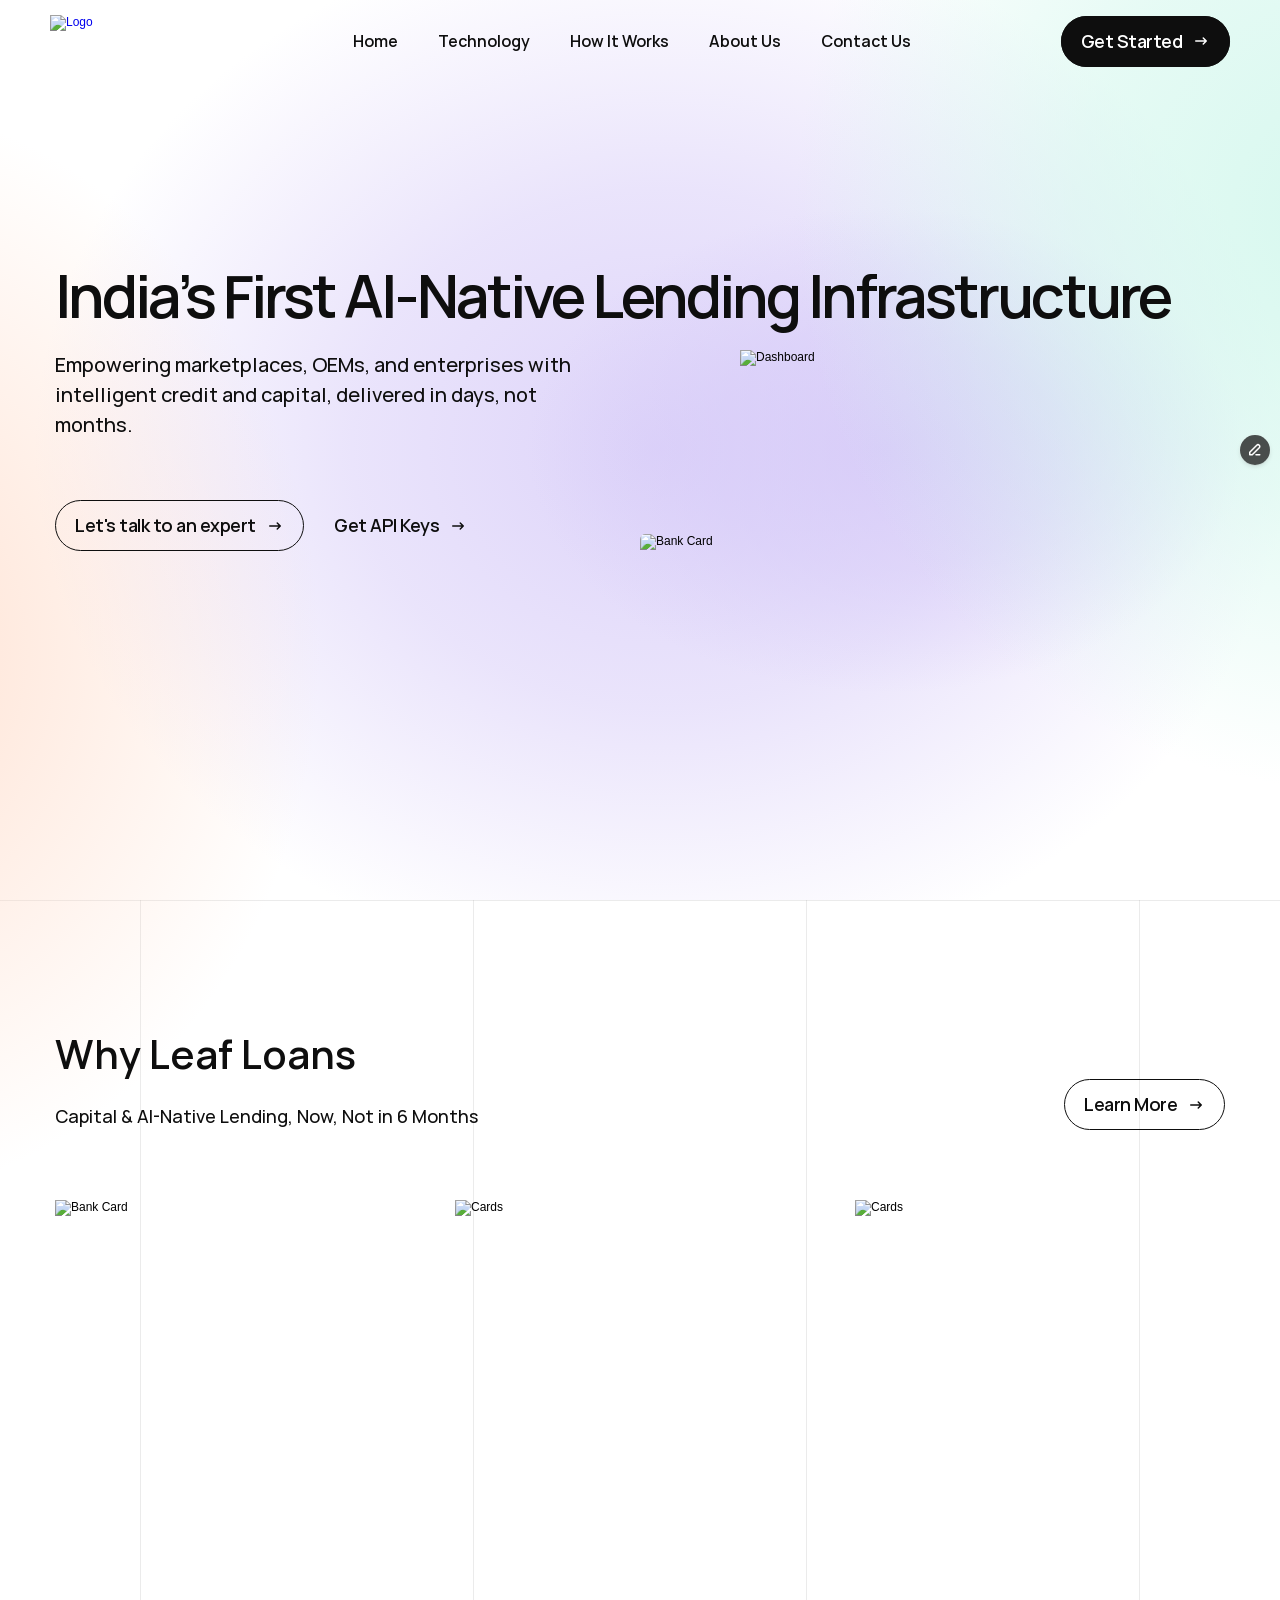
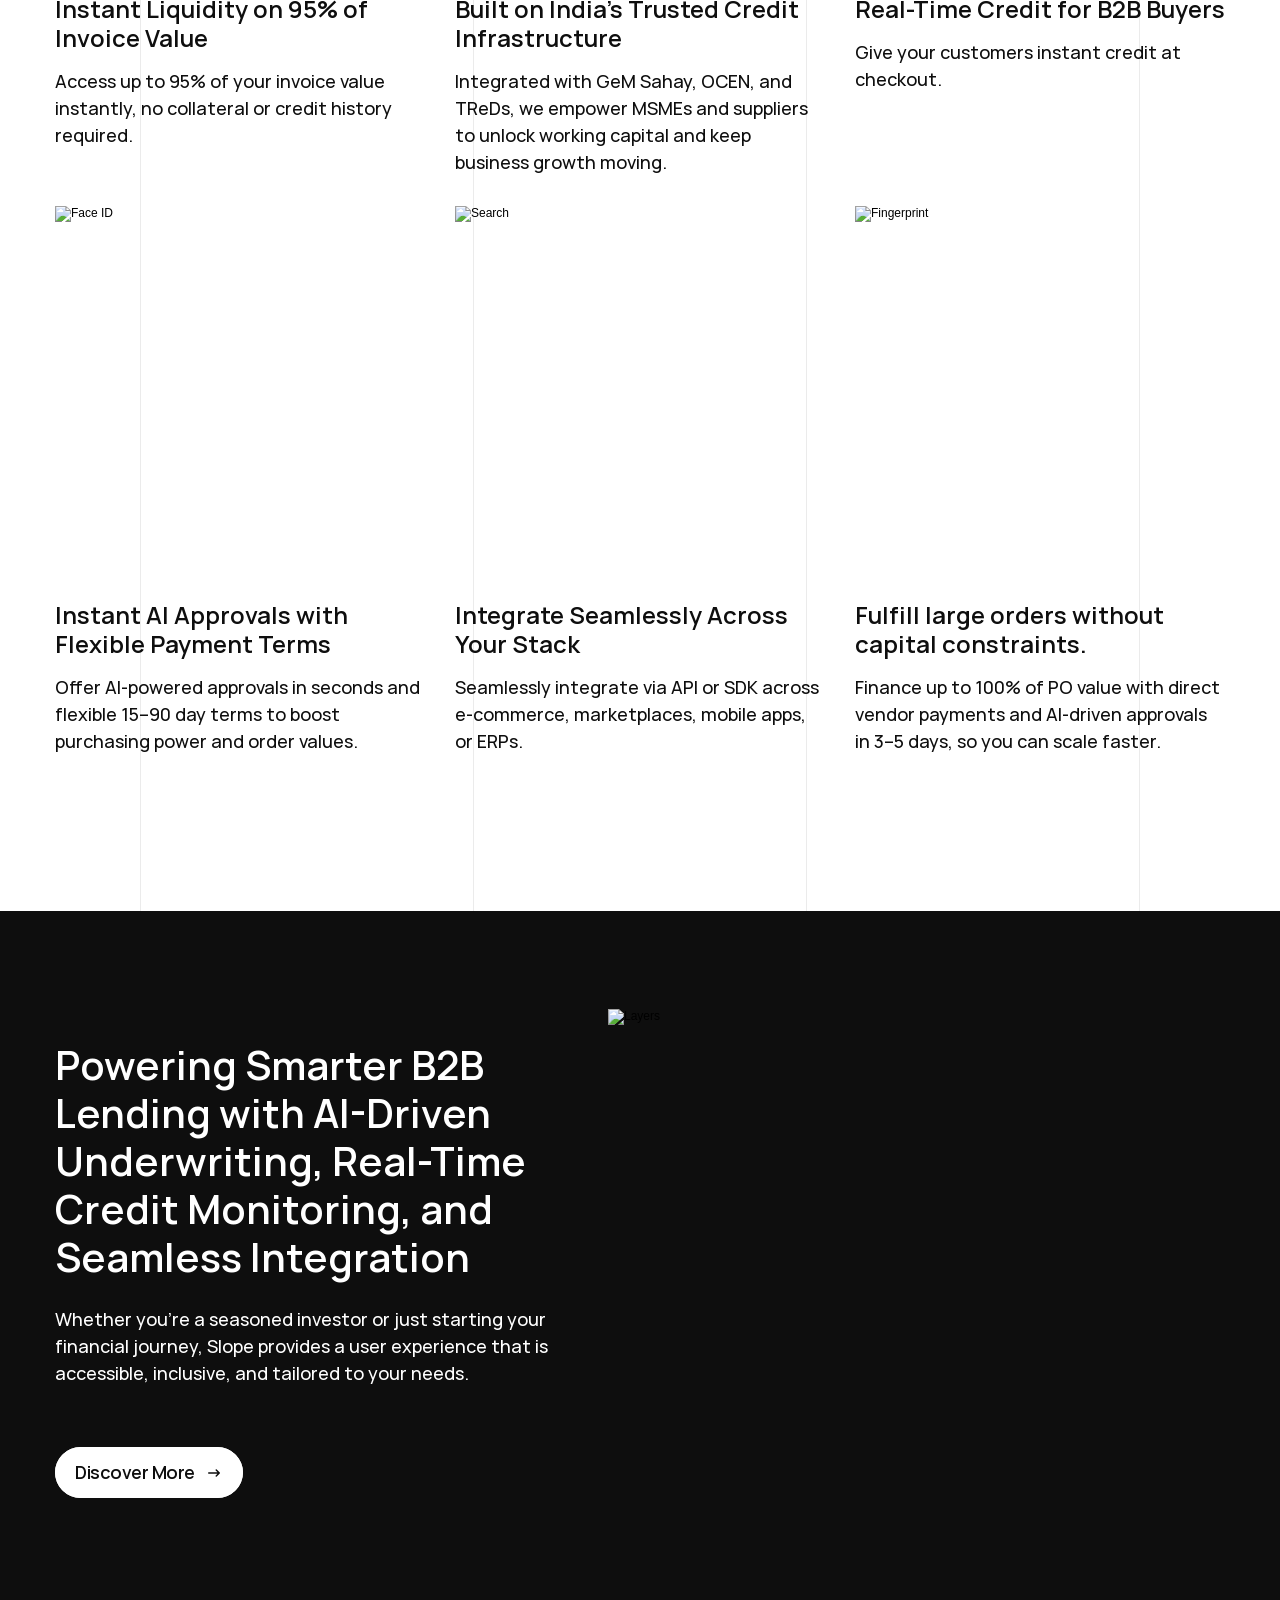
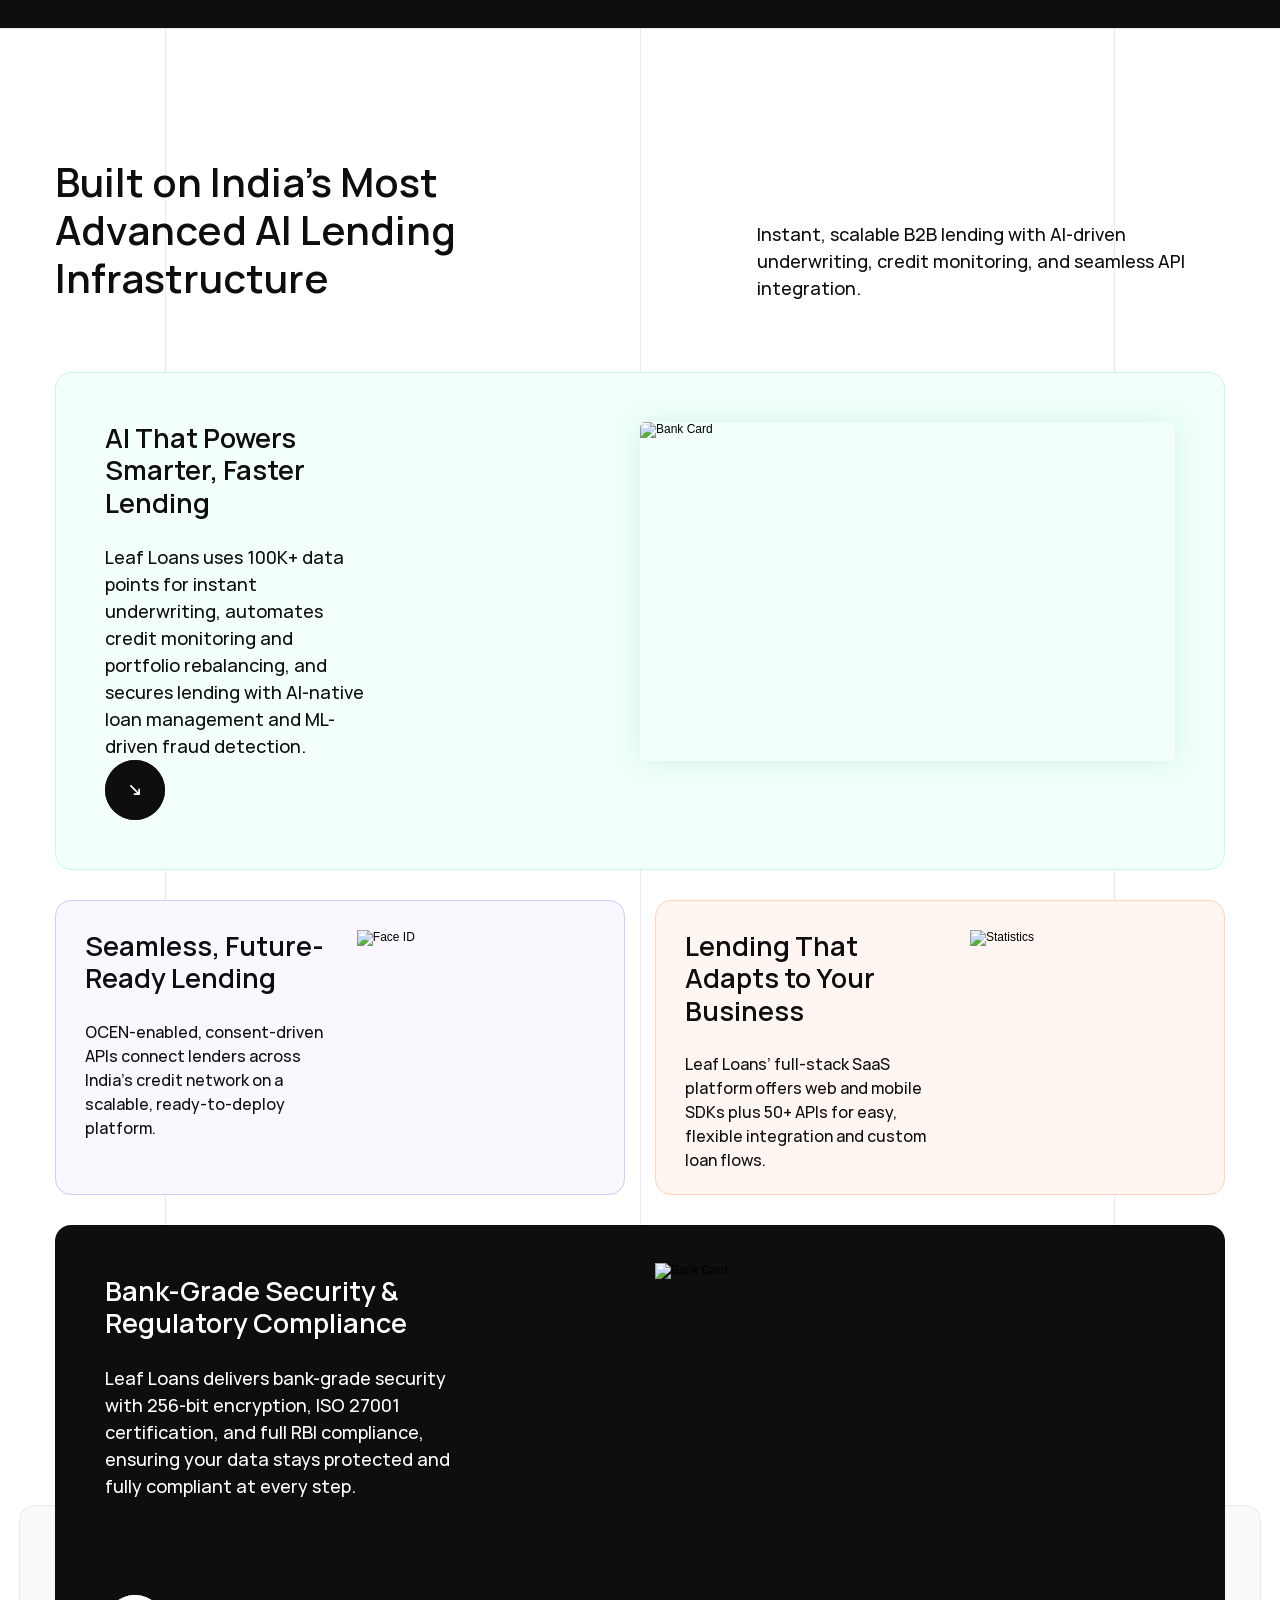
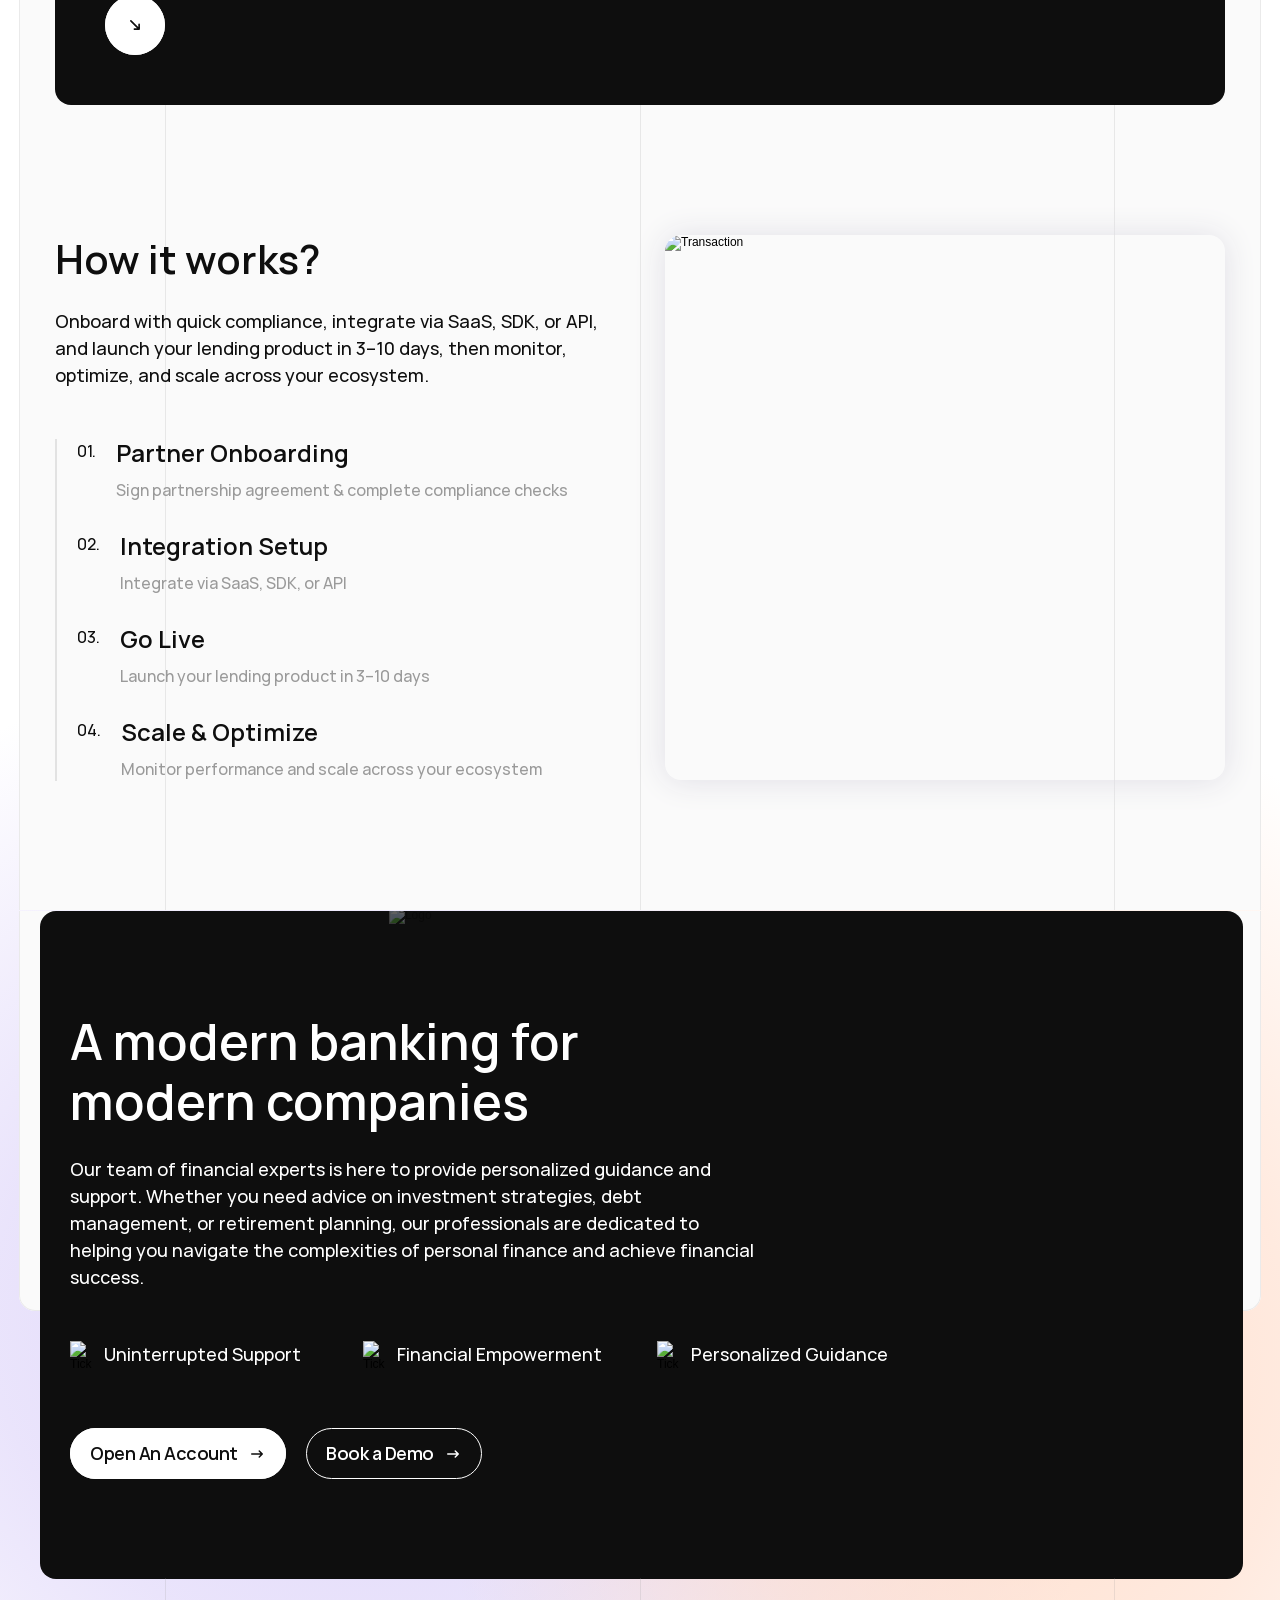
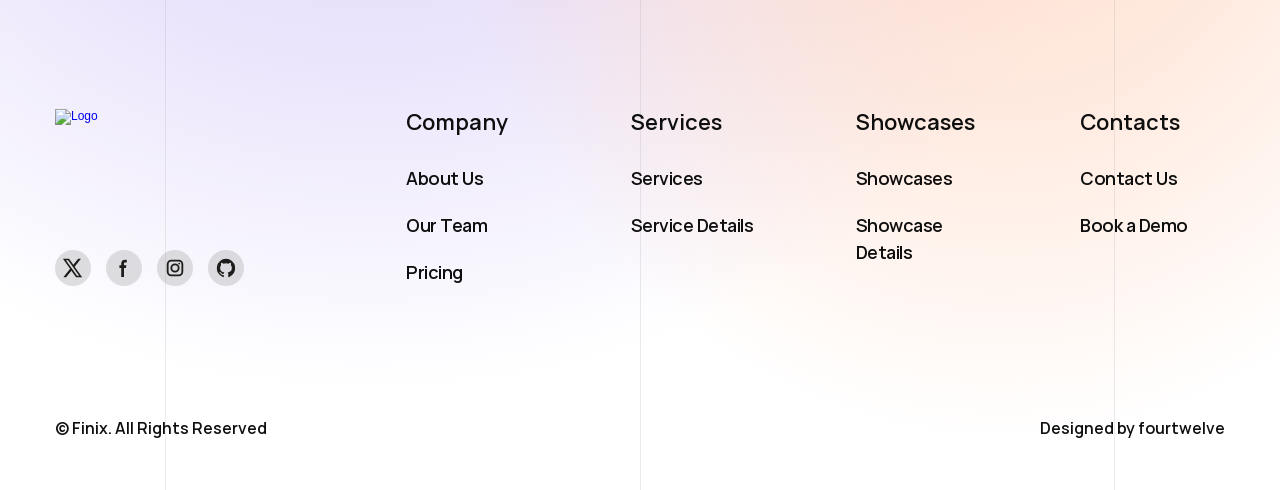
==== commit 53bdac08: "deploy: rescrape + post-process 2026-04-21 11:51" ====
--- a/index.html
+++ b/index.html
@@ -257,7 +257,7 @@
     
     <!-- End of bodyStart -->
 	
-	<div id="main" data-framer-hydrate-v2="{&quot;routeId&quot;:&quot;augiA20Il&quot;,&quot;localeId&quot;:&quot;default&quot;,&quot;breakpoints&quot;:[{&quot;hash&quot;:&quot;72rtr7&quot;,&quot;mediaQuery&quot;:&quot;(min-width: 1280px)&quot;},{&quot;hash&quot;:&quot;u2qtnf&quot;,&quot;mediaQuery&quot;:&quot;(min-width: 992px) and (max-width: 1279.98px)&quot;},{&quot;hash&quot;:&quot;1l6qb95&quot;,&quot;mediaQuery&quot;:&quot;(max-width: 991.98px)&quot;},{&quot;hash&quot;:&quot;17p436h&quot;,&quot;mediaQuery&quot;:&quot;(min-width: 1280px)&quot;},{&quot;hash&quot;:&quot;1es0ctj&quot;,&quot;mediaQuery&quot;:&quot;(min-width: 992px) and (max-width: 1279.98px)&quot;},{&quot;hash&quot;:&quot;1taocpn&quot;,&quot;mediaQuery&quot;:&quot;(max-width: 991.98px)&quot;}]}" data-framer-ssr-released-at="2026-04-07T14:37:52.571Z" data-framer-page-optimized-at="2026-04-20T09:24:32.499Z" data-framer-generated-page=""><!--$--><!--$--><style data-framer-html-style="">:root body { background: var(--token-1e770397-8272-4d17-93ab-1a1a513b9044, rgb(255, 255, 255)); }</style><div class="framer-c4CVn framer-17p436h" data-layout-template="true" style="min-height:100vh;width:auto"><style data-framer-html-style="">html body { background: var(--token-1e770397-8272-4d17-93ab-1a1a513b9044, rgb(255, 255, 255)); }</style><div data-framer-root="" class="framer-TJ3vi framer-d6VjC framer-V6mDt framer-0EfSW framer-Hhvh2 framer-Qyn36 framer-ugtiK framer-sC9R1 framer-72rtr7" style="min-height:100vh;width:auto;display:contents"><div class="framer-1karqmi-container"><div class="ssr-variant hidden-1l6qb95 hidden-u2qtnf"><nav class="framer-7wOrN framer-kA0wi framer-bkjSs framer-q635xq framer-v-q635xq" data-framer-name="Desktop" style="background-color: var(--token-4d8666a4-d098-49e7-ac6b-ae66187e125f, rgba(255, 255, 255, 0)); width: 100%; transform: none; transform-origin: 50% 50% 0px; will-change: auto;" data-ll-default-nav="true"><div class="framer-11m1al3" data-framer-name="Base Container" style="transform: none; transform-origin: 50% 50% 0px;"><div class="framer-s30bx5" data-framer-name="Menu" style="transform: none; transform-origin: 50% 50% 0px;"><div class="framer-1mz2h3h-container" style="transform: none; transform-origin: 50% 50% 0px;"><!--$--><a as="a" class="framer-xrpI2 framer-vjq4ha framer-v-vjq4ha framer-upd6jp" data-framer-name="Default" href="./" data-framer-page-link-current="true" style="height: 100%; width: 100%; transform: none; transform-origin: 50% 50% 0px;"><div style="position:absolute;border-radius:inherit;corner-shape:inherit;top:0;right:0;bottom:0;left:0" data-framer-background-image-wrapper="true"><img decoding="auto" width="1759" height="350" sizes="200px" srcset="https://framerusercontent.com/images/1spsRB8lIPxVlTPDIyPh28mOWU.png?scale-down-to=512&amp;width=1759&amp;height=350 512w,https://framerusercontent.com/images/1spsRB8lIPxVlTPDIyPh28mOWU.png?scale-down-to=1024&amp;width=1759&amp;height=350 1024w,https://framerusercontent.com/images/1spsRB8lIPxVlTPDIyPh28mOWU.png?width=1759&amp;height=350 1759w" src="https://framerusercontent.com/images/1spsRB8lIPxVlTPDIyPh28mOWU.png?width=1759&amp;height=350" alt="Logo" style="display:block;width:100%;height:100%;border-radius:inherit;corner-shape:inherit;object-position:center;object-fit:contain"></div></a><!--/$--></div></div><nav class="framer-1jq04go" data-framer-name="Nav Links Wrapper" style="transform: none; transform-origin: 50% 50% 0px;"><div class="framer-vcew3" data-framer-name="Nav Link" data-framer-component-type="RichTextContainer" style="--extracted-r6o4lv: var(--token-ea3c7170-c0d5-4465-b600-caccb63ae8d9, rgb(14, 14, 14)); transform: none; transform-origin: 50% 50% 0px;"><p class="framer-text framer-styles-preset-16r7nt0" data-styles-preset="JVFigdM0u" style="--framer-text-color:var(--extracted-r6o4lv, var(--token-ea3c7170-c0d5-4465-b600-caccb63ae8d9, rgb(14, 14, 14)))"><!--$--><a class="framer-text framer-styles-preset-e8fzqu" data-styles-preset="MWDjvD7Nn" href="./" data-framer-page-link-current="true">Home</a><!--/$--></p></div><div class="framer-xq464e" data-framer-name="Nav Link" data-framer-component-type="RichTextContainer" style="--extracted-r6o4lv: var(--token-ea3c7170-c0d5-4465-b600-caccb63ae8d9, rgb(14, 14, 14)); transform: none; transform-origin: 50% 50% 0px;"><p class="framer-text framer-styles-preset-16r7nt0" data-styles-preset="JVFigdM0u" style="--framer-text-color:var(--extracted-r6o4lv, var(--token-ea3c7170-c0d5-4465-b600-caccb63ae8d9, rgb(14, 14, 14)))"><!--$--><a class="framer-text framer-styles-preset-e8fzqu" data-styles-preset="MWDjvD7Nn" href="./about-us">About Us</a><!--/$--></p></div><div class="framer-pj3wro" data-framer-name="Nav Link" data-framer-component-type="RichTextContainer" style="--extracted-r6o4lv: var(--token-ea3c7170-c0d5-4465-b600-caccb63ae8d9, rgb(14, 14, 14)); transform: none; transform-origin: 50% 50% 0px;"><p class="framer-text framer-styles-preset-16r7nt0" data-styles-preset="JVFigdM0u" style="--framer-text-color:var(--extracted-r6o4lv, var(--token-ea3c7170-c0d5-4465-b600-caccb63ae8d9, rgb(14, 14, 14)))"><!--$--><a class="framer-text framer-styles-preset-e8fzqu" data-styles-preset="MWDjvD7Nn" href="./our-team">Our Team</a><!--/$--></p></div><div class="framer-1uzrczh" data-framer-name="Nav Link" data-framer-component-type="RichTextContainer" style="--extracted-r6o4lv: var(--token-ea3c7170-c0d5-4465-b600-caccb63ae8d9, rgb(14, 14, 14)); transform: none; transform-origin: 50% 50% 0px;"><p class="framer-text framer-styles-preset-16r7nt0" data-styles-preset="JVFigdM0u" style="--framer-text-color:var(--extracted-r6o4lv, var(--token-ea3c7170-c0d5-4465-b600-caccb63ae8d9, rgb(14, 14, 14)))"><!--$--><a class="framer-text framer-styles-preset-e8fzqu" data-styles-preset="MWDjvD7Nn" href="./pricing">Pricing</a><!--/$--></p></div><div class="framer-zp9332" data-framer-name="Nav Link" data-framer-component-type="RichTextContainer" style="--extracted-r6o4lv: var(--token-ea3c7170-c0d5-4465-b600-caccb63ae8d9, rgb(14, 14, 14)); transform: none; transform-origin: 50% 50% 0px;"><p class="framer-text framer-styles-preset-16r7nt0" data-styles-preset="JVFigdM0u" style="--framer-text-color:var(--extracted-r6o4lv, var(--token-ea3c7170-c0d5-4465-b600-caccb63ae8d9, rgb(14, 14, 14)))"><!--$--><a class="framer-text framer-styles-preset-e8fzqu" data-styles-preset="MWDjvD7Nn" href="./services">Services</a><!--/$--></p></div><div class="framer-f6rjim-container" id="undefined-f6rjim" style="transform: none; transform-origin: 50% 50% 0px;"><nav class="framer-JNUtH framer-kA0wi framer-1cab2cv framer-v-1cab2cv" data-framer-name="Default" data-highlight="true" style="transform: none; transform-origin: 50% 50% 0px;"><div class="framer-1bcgpo1" data-framer-name="Nav Link" data-framer-component-type="RichTextContainer" style="--extracted-r6o4lv: var(--token-ea3c7170-c0d5-4465-b600-caccb63ae8d9, rgb(14, 14, 14)); --framer-link-text-color: rgb(0, 153, 255); --framer-link-text-decoration: underline; transform: none; transform-origin: 50% 50% 0px;"><p class="framer-text framer-styles-preset-16r7nt0" data-styles-preset="JVFigdM0u" style="--framer-text-color:var(--extracted-r6o4lv, var(--token-ea3c7170-c0d5-4465-b600-caccb63ae8d9, rgb(14, 14, 14)))">All Pages</p></div><div data-framer-component-type="SVG" data-framer-name="Chevron Icon" parentsize="0" _constraints="[object Object]" rotation="0" shadows="" class="framer-1w46lz6" aria-hidden="true" style="image-rendering: pixelated; flex-shrink: 0; fill: var(--token-ea3c7170-c0d5-4465-b600-caccb63ae8d9, rgb(14, 14, 14)); color: var(--token-ea3c7170-c0d5-4465-b600-caccb63ae8d9, rgb(14, 14, 14)); transform: none; transform-origin: 50% 50% 0px;"><div class="svgContainer" style="width:100%;height:100%;aspect-ratio:inherit"><svg style="width:100%;height:100%;" viewBox="0 0 24 24" preserveAspectRatio="none" width="100%" height="100%"><use href="#svg1231980477_257"></use></svg></div></div></nav></div></nav><!--$--><div class="framer-10m2lvs-container" data-framer-appear-id="10m2lvs" style="opacity: 1; transform: none; transform-origin: 50% 50% 0px;"><!--$--><a class="framer-r9xgC framer-x6Ppu framer-t247ju framer-v-t247ju framer-1rj9x61" data-border="true" data-framer-name="Desktop" href="./contact-us" style="--border-bottom-width: 1px; --border-color: var(--token-ea3c7170-c0d5-4465-b600-caccb63ae8d9, rgb(14, 14, 14)); --border-left-width: 1px; --border-right-width: 1px; --border-style: solid; --border-top-width: 1px; background-color: var(--token-ea3c7170-c0d5-4465-b600-caccb63ae8d9, rgb(14, 14, 14)); border-radius: 50px; transform: none; transform-origin: 50% 50% 0px;"><div class="framer-pcagi9" data-framer-name="Button Text" data-framer-component-type="RichTextContainer" style="--extracted-r6o4lv: var(--variable-reference-QOVUDzUQo-y6ffbQPnE); --framer-link-text-color: rgb(0, 153, 255); --framer-link-text-decoration: underline; --variable-reference-QOVUDzUQo-y6ffbQPnE: var(--token-1e770397-8272-4d17-93ab-1a1a513b9044, rgb(255, 255, 255)); --variable-reference-xOwnHyidX-y6ffbQPnE: var(--token-ea3c7170-c0d5-4465-b600-caccb63ae8d9, rgb(14, 14, 14)); transform: none; transform-origin: 50% 50% 0px;"><p class="framer-text framer-styles-preset-1uu8ksm" data-styles-preset="HGOcW4uQl" style="--framer-text-color:var(--extracted-r6o4lv, var(--variable-reference-QOVUDzUQo-y6ffbQPnE))">Get Started</p></div><div data-framer-component-type="SVG" data-framer-name="Arrow Icon" parentsize="0" _constraints="[object Object]" rotation="0" shadows="" class="framer-1rcuvup" aria-hidden="true" style="image-rendering: pixelated; flex-shrink: 0; fill: var(--token-1e770397-8272-4d17-93ab-1a1a513b9044, rgb(255, 255, 255)); color: var(--token-1e770397-8272-4d17-93ab-1a1a513b9044, rgb(255, 255, 255)); transform: none; transform-origin: 50% 50% 0px;"><div class="svgContainer" style="width:100%;height:100%;aspect-ratio:inherit"><svg style="width:100%;height:100%;" viewBox="0 0 24 24" preserveAspectRatio="none" width="100%" height="100%"><use href="#svg282045174_269"></use></svg></div></div></a><!--/$--></div><!--/$--></div></nav><nav class="framer-7wOrN framer-kA0wi framer-bkjSs framer-q635xq framer-v-g1fdcd" data-framer-name="Desktop White" style="background-color: var(--token-1e770397-8272-4d17-93ab-1a1a513b9044, rgb(255, 255, 255)); width: 100%; transform: none; transform-origin: 50% 50% 0px; will-change: auto; display: none;" data-ll-scrolled-nav="true"><div class="framer-11m1al3" data-framer-name="Base Container" style="transform: none; transform-origin: 50% 50% 0px;"><div class="framer-s30bx5" data-framer-name="Menu" style="transform: none; transform-origin: 50% 50% 0px;"><div class="framer-1mz2h3h-container" style="transform: none; transform-origin: 50% 50% 0px;"><!--$--><a as="a" class="framer-xrpI2 framer-vjq4ha framer-v-vjq4ha framer-upd6jp" data-framer-name="Default" href="./" data-framer-page-link-current="true" style="height: 100%; width: 100%; transform: none; transform-origin: 50% 50% 0px;"><div style="position:absolute;border-radius:inherit;corner-shape:inherit;top:0;right:0;bottom:0;left:0" data-framer-background-image-wrapper="true"><img decoding="auto" width="1759" height="350" sizes="154px" srcset="https://framerusercontent.com/images/1spsRB8lIPxVlTPDIyPh28mOWU.png?scale-down-to=512&amp;width=1759&amp;height=350 512w,https://framerusercontent.com/images/1spsRB8lIPxVlTPDIyPh28mOWU.png?scale-down-to=1024&amp;width=1759&amp;height=350 1024w,https://framerusercontent.com/images/1spsRB8lIPxVlTPDIyPh28mOWU.png?width=1759&amp;height=350 1759w" src="https://framerusercontent.com/images/1spsRB8lIPxVlTPDIyPh28mOWU.png?width=1759&amp;height=350" alt="Logo" style="display:block;width:100%;height:100%;border-radius:inherit;corner-shape:inherit;object-position:center;object-fit:contain"></div></a><!--/$--></div></div><nav class="framer-1jq04go" data-framer-name="Nav Links Wrapper" style="transform: none; transform-origin: 50% 50% 0px;"><div class="framer-vcew3" data-framer-name="Nav Link" data-framer-component-type="RichTextContainer" style="--extracted-r6o4lv: var(--token-ea3c7170-c0d5-4465-b600-caccb63ae8d9, rgb(14, 14, 14)); transform: none; transform-origin: 50% 50% 0px;"><p class="framer-text framer-styles-preset-16r7nt0" data-styles-preset="JVFigdM0u" style="--framer-text-color:var(--extracted-r6o4lv, var(--token-ea3c7170-c0d5-4465-b600-caccb63ae8d9, rgb(14, 14, 14)))"><!--$--><a class="framer-text framer-styles-preset-e8fzqu" data-styles-preset="MWDjvD7Nn" href="./" data-framer-page-link-current="true">Home</a><!--/$--></p></div><div class="framer-xq464e" data-framer-name="Nav Link" data-framer-component-type="RichTextContainer" style="--extracted-r6o4lv: var(--token-ea3c7170-c0d5-4465-b600-caccb63ae8d9, rgb(14, 14, 14)); transform: none; transform-origin: 50% 50% 0px;"><p class="framer-text framer-styles-preset-16r7nt0" data-styles-preset="JVFigdM0u" style="--framer-text-color:var(--extracted-r6o4lv, var(--token-ea3c7170-c0d5-4465-b600-caccb63ae8d9, rgb(14, 14, 14)))"><!--$--><a class="framer-text framer-styles-preset-e8fzqu" data-styles-preset="MWDjvD7Nn" href="./about-us">Technology</a><!--/$--></p></div><div class="framer-pj3wro" data-framer-name="Nav Link" data-framer-component-type="RichTextContainer" style="--extracted-r6o4lv: var(--token-ea3c7170-c0d5-4465-b600-caccb63ae8d9, rgb(14, 14, 14)); transform: none; transform-origin: 50% 50% 0px;"><p class="framer-text framer-styles-preset-16r7nt0" data-styles-preset="JVFigdM0u" style="--framer-text-color:var(--extracted-r6o4lv, var(--token-ea3c7170-c0d5-4465-b600-caccb63ae8d9, rgb(14, 14, 14)))"><!--$--><a class="framer-text framer-styles-preset-e8fzqu" data-styles-preset="MWDjvD7Nn" href="./our-team">How It Works</a><!--/$--></p></div><div class="framer-1uzrczh" data-framer-name="Nav Link" data-framer-component-type="RichTextContainer" style="--extracted-r6o4lv: var(--token-ea3c7170-c0d5-4465-b600-caccb63ae8d9, rgb(14, 14, 14)); transform: none; transform-origin: 50% 50% 0px;"><p class="framer-text framer-styles-preset-16r7nt0" data-styles-preset="JVFigdM0u" style="--framer-text-color:var(--extracted-r6o4lv, var(--token-ea3c7170-c0d5-4465-b600-caccb63ae8d9, rgb(14, 14, 14)))"><!--$--><a class="framer-text framer-styles-preset-e8fzqu" data-styles-preset="MWDjvD7Nn" href="./pricing">About Us</a><!--/$--></p></div><div class="framer-zp9332" data-framer-name="Nav Link" data-framer-component-type="RichTextContainer" style="--extracted-r6o4lv: var(--token-ea3c7170-c0d5-4465-b600-caccb63ae8d9, rgb(14, 14, 14)); transform: none; transform-origin: 50% 50% 0px;"><p class="framer-text framer-styles-preset-16r7nt0" data-styles-preset="JVFigdM0u" style="--framer-text-color:var(--extracted-r6o4lv, var(--token-ea3c7170-c0d5-4465-b600-caccb63ae8d9, rgb(14, 14, 14)))"><!--$--><a class="framer-text framer-styles-preset-e8fzqu" data-styles-preset="MWDjvD7Nn" href="./services">Contact Us</a><!--/$--></p></div><div class="framer-f6rjim-container" id="undefined-f6rjim" style="transform: none; transform-origin: 50% 50% 0px;"><nav class="framer-JNUtH framer-kA0wi framer-1cab2cv framer-v-1cab2cv" data-framer-name="Default" data-highlight="true" style="transform: none; transform-origin: 50% 50% 0px;"><div class="framer-1bcgpo1" data-framer-name="Nav Link" data-framer-component-type="RichTextContainer" style="--extracted-r6o4lv: var(--token-ea3c7170-c0d5-4465-b600-caccb63ae8d9, rgb(14, 14, 14)); --framer-link-text-color: rgb(0, 153, 255); --framer-link-text-decoration: underline; transform: none; transform-origin: 50% 50% 0px;"><p class="framer-text framer-styles-preset-16r7nt0" data-styles-preset="JVFigdM0u" style="--framer-text-color:var(--extracted-r6o4lv, var(--token-ea3c7170-c0d5-4465-b600-caccb63ae8d9, rgb(14, 14, 14)))">All Pages</p></div><div data-framer-component-type="SVG" data-framer-name="Chevron Icon" parentsize="0" _constraints="[object Object]" rotation="0" shadows="" class="framer-1w46lz6" aria-hidden="true" style="image-rendering: pixelated; flex-shrink: 0; fill: var(--token-ea3c7170-c0d5-4465-b600-caccb63ae8d9, rgb(14, 14, 14)); color: var(--token-ea3c7170-c0d5-4465-b600-caccb63ae8d9, rgb(14, 14, 14)); transform: none; transform-origin: 50% 50% 0px;"><div class="svgContainer" style="width:100%;height:100%;aspect-ratio:inherit"><svg style="width:100%;height:100%;" viewBox="0 0 24 24" preserveAspectRatio="none" width="100%" height="100%"><use href="#svg1231980477_257"></use></svg></div></div></nav></div></nav><!--$--><div class="framer-10m2lvs-container" data-framer-appear-id="10m2lvs" style="opacity: 1; transform: none; transform-origin: 50% 50% 0px;"><!--$--><a class="framer-r9xgC framer-x6Ppu framer-t247ju framer-v-t247ju framer-1rj9x61" data-border="true" data-framer-name="Desktop" href="./contact-us" style="--border-bottom-width: 1px; --border-color: var(--token-ea3c7170-c0d5-4465-b600-caccb63ae8d9, rgb(14, 14, 14)); --border-left-width: 1px; --border-right-width: 1px; --border-style: solid; --border-top-width: 1px; background-color: var(--token-ea3c7170-c0d5-4465-b600-caccb63ae8d9, rgb(14, 14, 14)); border-radius: 50px; transform: none; transform-origin: 50% 50% 0px;"><div class="framer-pcagi9" data-framer-name="Button Text" data-framer-component-type="RichTextContainer" style="--extracted-r6o4lv: var(--variable-reference-QOVUDzUQo-y6ffbQPnE); --framer-link-text-color: rgb(0, 153, 255); --framer-link-text-decoration: underline; --variable-reference-QOVUDzUQo-y6ffbQPnE: var(--token-1e770397-8272-4d17-93ab-1a1a513b9044, rgb(255, 255, 255)); --variable-reference-xOwnHyidX-y6ffbQPnE: var(--token-ea3c7170-c0d5-4465-b600-caccb63ae8d9, rgb(14, 14, 14)); transform: none; transform-origin: 50% 50% 0px;"><p class="framer-text framer-styles-preset-1uu8ksm" data-styles-preset="HGOcW4uQl" style="--framer-text-color:var(--extracted-r6o4lv, var(--variable-reference-QOVUDzUQo-y6ffbQPnE))">Get Started</p></div><div data-framer-component-type="SVG" data-framer-name="Arrow Icon" parentsize="0" _constraints="[object Object]" rotation="0" shadows="" class="framer-1rcuvup" aria-hidden="true" style="image-rendering: pixelated; flex-shrink: 0; fill: var(--token-1e770397-8272-4d17-93ab-1a1a513b9044, rgb(255, 255, 255)); color: var(--token-1e770397-8272-4d17-93ab-1a1a513b9044, rgb(255, 255, 255)); transform: none; transform-origin: 50% 50% 0px;"><div class="svgContainer" style="width:100%;height:100%;aspect-ratio:inherit"><svg style="width:100%;height:100%;" viewBox="0 0 24 24" preserveAspectRatio="none" width="100%" height="100%"><use href="#svg282045174_269"></use></svg></div></div></a><!--/$--></div><!--/$--></div></nav></div></div><section class="framer-3pftir" data-framer-name="Banner Section" id="banner"><div class="framer-bt7f58" data-framer-name="Base Container"><div class="framer-zh5w6h" data-framer-name="Banner Wrapper"><div class="ssr-variant hidden-1l6qb95"><div class="framer-57e55a" data-framer-name="Title" data-framer-component-type="RichTextContainer" style="will-change: transform; opacity: 1; transform: none;"><h1 class="framer-text framer-styles-preset-igz5lf" data-styles-preset="GiAiBj4cg" dir="auto" style="--framer-text-color:var(--token-ea3c7170-c0d5-4465-b600-caccb63ae8d9, rgb(14, 14, 14))">India’s First AI-Native NBFC</h1></div></div><div class="framer-1f2jycy" data-framer-name="Bottom Wrapper"><div class="framer-fq5azv" data-framer-name="Body &amp; Buttons Wrapper"><div class="framer-14w421g" data-framer-name="Body" data-framer-component-type="RichTextContainer" style="will-change: transform; opacity: 1; transform: none;"><p class="framer-text framer-styles-preset-ip67i" data-styles-preset="x2GfQ1uLr" dir="auto" style="--framer-text-color:var(--token-ea3c7170-c0d5-4465-b600-caccb63ae8d9, rgb(14, 14, 14))">Empowering marketplaces, OEMs, and enterprises with intelligent credit and capital, delivered in days, not months.</p></div><div class="framer-oiyi01" data-framer-name="Buttons Wrapper"><!--$--><div class="ssr-variant hidden-1l6qb95"><div class="framer-1ltvie8-container" style="will-change: transform; opacity: 1; transform: none;"><!--$--><a class="framer-r9xgC framer-x6Ppu framer-t247ju framer-v-t247ju framer-1rj9x61" data-border="true" data-framer-name="Desktop" href="./contact-us" style="--border-bottom-width: 1px; --border-color: var(--token-ea3c7170-c0d5-4465-b600-caccb63ae8d9, rgb(14, 14, 14)); --border-left-width: 1px; --border-right-width: 1px; --border-style: solid; --border-top-width: 1px; background-color: var(--token-4d8666a4-d098-49e7-ac6b-ae66187e125f, rgba(255, 255, 255, 0)); border-radius: 50px; opacity: 1;"><div class="framer-pcagi9" data-framer-name="Button Text" data-framer-component-type="RichTextContainer" style="--extracted-r6o4lv: var(--variable-reference-QOVUDzUQo-y6ffbQPnE); --framer-link-text-color: rgb(0, 153, 255); --framer-link-text-decoration: underline; --variable-reference-QOVUDzUQo-y6ffbQPnE: var(--token-ea3c7170-c0d5-4465-b600-caccb63ae8d9, rgb(14, 14, 14)); --variable-reference-xOwnHyidX-y6ffbQPnE: var(--token-1e770397-8272-4d17-93ab-1a1a513b9044, rgb(255, 255, 255)); transform: none; opacity: 1;"><p class="framer-text framer-styles-preset-1uu8ksm" data-styles-preset="HGOcW4uQl" style="--framer-text-color:var(--extracted-r6o4lv, var(--variable-reference-QOVUDzUQo-y6ffbQPnE))">Let's talk to an expert</p></div><div data-framer-component-type="SVG" data-framer-name="Arrow Icon" parentsize="0" _constraints="[object Object]" rotation="0" shadows="" class="framer-1rcuvup" aria-hidden="true" style="image-rendering: pixelated; flex-shrink: 0; fill: var(--token-ea3c7170-c0d5-4465-b600-caccb63ae8d9, rgb(14, 14, 14)); color: var(--token-ea3c7170-c0d5-4465-b600-caccb63ae8d9, rgb(14, 14, 14)); opacity: 1;"><div class="svgContainer" style="width:100%;height:100%;aspect-ratio:inherit"><svg style="width:100%;height:100%;" viewBox="0 0 24 24" preserveAspectRatio="none" width="100%" height="100%"><use href="#svg282045174_269"></use></svg></div></div></a><!--/$--></div></div><!--/$--><!--$--><div class="ssr-variant hidden-1l6qb95"><div class="framer-1s6jh2n-container" style="will-change: transform; opacity: 1; transform: none;"><!--$--><a class="framer-dU4mV framer-x6Ppu framer-t791o6 framer-v-t791o6 framer-1tl2xo7" data-framer-name="Desktop" href="./book-a-demo" style="background-color: var(--token-4d8666a4-d098-49e7-ac6b-ae66187e125f, rgba(255, 255, 255, 0)); border-radius: 50px; opacity: 1;"><div class="framer-z22e7" data-framer-name="Button Text" data-framer-component-type="RichTextContainer" style="--extracted-r6o4lv: var(--token-ea3c7170-c0d5-4465-b600-caccb63ae8d9, rgb(14, 14, 14)); --framer-link-text-color: rgb(0, 153, 255); --framer-link-text-decoration: underline; transform: none; opacity: 1;"><p class="framer-text framer-styles-preset-1uu8ksm" data-styles-preset="HGOcW4uQl" style="--framer-text-color:var(--extracted-r6o4lv, var(--token-ea3c7170-c0d5-4465-b600-caccb63ae8d9, rgb(14, 14, 14)))">Get API Keys</p></div><div class="framer-1stvj8q" data-framer-name="Icon Wrapper Right" style="opacity: 1;"><div data-framer-component-type="SVG" data-framer-name="Arrow Icon" parentsize="0" _constraints="[object Object]" rotation="0" shadows="" class="framer-1rtyj8h" aria-hidden="true" style="image-rendering: pixelated; flex-shrink: 0; fill: var(--token-ea3c7170-c0d5-4465-b600-caccb63ae8d9, rgb(14, 14, 14)); color: var(--token-ea3c7170-c0d5-4465-b600-caccb63ae8d9, rgb(14, 14, 14)); opacity: 1;"><div class="svgContainer" style="width:100%;height:100%;aspect-ratio:inherit"><svg style="width:100%;height:100%;" viewBox="0 0 24 24" preserveAspectRatio="none" width="100%" height="100%"><use href="#svg282045174_269"></use></svg></div></div></div></a><!--/$--></div></div><!--/$--></div></div><div class="framer-xmdnqo hidden-1l6qb95" data-framer-name="Image Wrapper"><div class="ssr-variant hidden-u2qtnf"><div class="framer-ndnryr" data-framer-name="Image" style="will-change: transform; opacity: 1; transform: none;"><div style="position:absolute;border-radius:inherit;corner-shape:inherit;top:0;right:0;bottom:0;left:0" data-framer-background-image-wrapper="true"><img decoding="auto" width="3280" height="2040" sizes="(min-width: 1280px) min(max(max(min(max(100vw, 1px), 1200px) - 30px, 1px) / 2, 1px), 820px), (max-width: 991.98px) min(max(max(min(max(100vw, 1px), 1200px) - 30px, 1px) / 2, 1px), 820px), (min-width: 992px) and (max-width: 1279.98px) 450.9091px" srcset="https://framerusercontent.com/images/WxiqqoEQYJqLZxkh4RAsNvZ0Seg.png?scale-down-to=512&amp;width=3280&amp;height=2040 512w,https://framerusercontent.com/images/WxiqqoEQYJqLZxkh4RAsNvZ0Seg.png?scale-down-to=1024&amp;width=3280&amp;height=2040 1024w,https://framerusercontent.com/images/WxiqqoEQYJqLZxkh4RAsNvZ0Seg.png?scale-down-to=2048&amp;width=3280&amp;height=2040 2048w,https://framerusercontent.com/images/WxiqqoEQYJqLZxkh4RAsNvZ0Seg.png?width=3280&amp;height=2040 3280w" src="https://framerusercontent.com/images/WxiqqoEQYJqLZxkh4RAsNvZ0Seg.png?width=3280&amp;height=2040" alt="Dashboard" style="display:block;width:100%;height:100%;border-radius:inherit;corner-shape:inherit;object-position:center;object-fit:cover"></div></div></div><div class="ssr-variant"><div class="framer-or1obl" style="will-change: transform; opacity: 1; transform: none;"><div style="position:absolute;border-radius:inherit;corner-shape:inherit;top:0;right:0;bottom:0;left:0" data-framer-background-image-wrapper="true"><img decoding="auto" width="1000" height="636" sizes="(min-width: 1280px) 250px, (max-width: 991.98px) 250px, (min-width: 992px) and (max-width: 1279.98px) 150px" srcset="https://framerusercontent.com/images/20hcZ02kaNiQYaxSePytFVVgW8.png?scale-down-to=512&amp;width=1000&amp;height=636 512w,https://framerusercontent.com/images/20hcZ02kaNiQYaxSePytFVVgW8.png?width=1000&amp;height=636 1000w" src="https://framerusercontent.com/images/20hcZ02kaNiQYaxSePytFVVgW8.png?width=1000&amp;height=636" alt="Bank Card" style="display:block;width:100%;height:100%;border-radius:inherit;corner-shape:inherit;object-position:center;object-fit:cover"></div></div></div></div></div></div></div><div class="framer-kv0q41" data-framer-name="Gradients Wrapper"><div class="framer-hylm9e" data-framer-name="Purple Gradient"></div><div class="framer-1cj5bef" data-framer-name="Purple Gradient Small"></div><div class="framer-1qknlvf" data-framer-name="Mint Gradient"></div></div></section><section class="framer-1t1whby" data-border="true" data-framer-name="Showcases Section"><div class="framer-1woe5c4" data-framer-name="Base Container"><div class="framer-17buocj" data-framer-name="Top Wrapper"><div class="framer-1uorfho" data-framer-name="Title Wrapper"><div class="framer-1xo97wa" data-framer-name="Title" data-framer-component-type="RichTextContainer" style="will-change: transform; opacity: 1; transform: none;"><h2 class="framer-text framer-styles-preset-1ejwipq" data-styles-preset="DxBdqljmJ" style="--framer-text-color:var(--token-ea3c7170-c0d5-4465-b600-caccb63ae8d9, rgb(14, 14, 14))">Why Leaf Loans</h2></div><div class="framer-fbeqs6" data-framer-name="Body" data-framer-component-type="RichTextContainer" style="will-change: transform; opacity: 1; transform: none;"><p class="framer-text framer-styles-preset-10x1twf" data-styles-preset="VnfvcenNa" style="--framer-text-color:var(--token-ea3c7170-c0d5-4465-b600-caccb63ae8d9, rgb(14, 14, 14))">Capital &amp; AI-Native Lending, Now, Not in 6 Months</p></div></div><!--$--><div class="ssr-variant"><div class="framer-1p50p79-container hidden-1l6qb95" style="will-change: transform; opacity: 1; transform: none;"><!--$--><a class="framer-r9xgC framer-x6Ppu framer-t247ju framer-v-t247ju framer-1rj9x61" data-border="true" data-framer-name="Desktop" href="./showcases" style="--border-bottom-width: 1px; --border-color: var(--token-ea3c7170-c0d5-4465-b600-caccb63ae8d9, rgb(14, 14, 14)); --border-left-width: 1px; --border-right-width: 1px; --border-style: solid; --border-top-width: 1px; background-color: var(--token-4d8666a4-d098-49e7-ac6b-ae66187e125f, rgba(255, 255, 255, 0)); border-radius: 50px; opacity: 1;"><div class="framer-pcagi9" data-framer-name="Button Text" data-framer-component-type="RichTextContainer" style="--extracted-r6o4lv: var(--variable-reference-QOVUDzUQo-y6ffbQPnE); --framer-link-text-color: rgb(0, 153, 255); --framer-link-text-decoration: underline; --variable-reference-QOVUDzUQo-y6ffbQPnE: var(--token-ea3c7170-c0d5-4465-b600-caccb63ae8d9, rgb(14, 14, 14)); --variable-reference-xOwnHyidX-y6ffbQPnE: var(--token-1e770397-8272-4d17-93ab-1a1a513b9044, rgb(255, 255, 255)); transform: none; opacity: 1;"><p class="framer-text framer-styles-preset-1uu8ksm" data-styles-preset="HGOcW4uQl" style="--framer-text-color:var(--extracted-r6o4lv, var(--variable-reference-QOVUDzUQo-y6ffbQPnE))">Learn More</p></div><div data-framer-component-type="SVG" data-framer-name="Arrow Icon" parentsize="0" _constraints="[object Object]" rotation="0" shadows="" class="framer-1rcuvup" aria-hidden="true" style="image-rendering: pixelated; flex-shrink: 0; fill: var(--token-ea3c7170-c0d5-4465-b600-caccb63ae8d9, rgb(14, 14, 14)); color: var(--token-ea3c7170-c0d5-4465-b600-caccb63ae8d9, rgb(14, 14, 14)); opacity: 1;"><div class="svgContainer" style="width:100%;height:100%;aspect-ratio:inherit"><svg style="width:100%;height:100%;" viewBox="0 0 24 24" preserveAspectRatio="none" width="100%" height="100%"><use href="#svg282045174_269"></use></svg></div></div></a><!--/$--></div></div><!--/$--></div><div class="framer-1vqnba9"><!--$--><div class="ssr-variant hidden-1l6qb95"><!--$--><div class="ssr-variant hidden-u2qtnf"><div class="framer-bsu6yj-container" style="will-change: transform; opacity: 1; transform: none;"><!--$--><a class="framer-yLk5s framer-sC9R1 framer-Hhvh2 framer-zj7emt framer-v-zj7emt framer-a2axvd" data-framer-name="Desktop" href="./showcases/comprehensive-financial-planning-dashboard" style="width: 100%; opacity: 1;"><div class="framer-1gvocbl" data-framer-name="Thumbnail" style="opacity: 1;"><div style="position:absolute;border-radius:inherit;corner-shape:inherit;top:0;right:0;bottom:0;left:0" data-framer-background-image-wrapper="true"><img decoding="auto" loading="lazy" width="370" height="370" src="https://framerusercontent.com/images/zXCs7VqqaSuO9j0EiTk1Py0L14.png?width=370&amp;height=370" alt="Bank Card" style="display:block;width:100%;height:100%;border-radius:inherit;corner-shape:inherit;object-position:left top;object-fit:contain"></div></div><div class="framer-1oxyk3r" data-framer-name="Text Wrapper" style="opacity: 1;"><div class="framer-bzxqw6" data-framer-name="Title" data-framer-component-type="RichTextContainer" style="--extracted-1eung3n: var(--token-ea3c7170-c0d5-4465-b600-caccb63ae8d9, rgb(14, 14, 14)); transform: none; opacity: 1;"><h4 class="framer-text framer-styles-preset-yvojlz" data-styles-preset="WF6LTbcld" style="--framer-text-color:var(--extracted-1eung3n, var(--token-ea3c7170-c0d5-4465-b600-caccb63ae8d9, rgb(14, 14, 14)))">Instant Liquidity on 95% of Invoice Value</h4></div><div class="framer-hy9ryc" data-framer-name="Description" data-framer-component-type="RichTextContainer" style="--extracted-r6o4lv: var(--token-ea3c7170-c0d5-4465-b600-caccb63ae8d9, rgb(14, 14, 14)); transform: none; opacity: 1;"><p class="framer-text framer-styles-preset-10x1twf" data-styles-preset="VnfvcenNa" style="--framer-text-color:var(--extracted-r6o4lv, var(--token-ea3c7170-c0d5-4465-b600-caccb63ae8d9, rgb(14, 14, 14)))">Access up to 95% of your invoice value instantly, no collateral or credit history required.</p></div></div></a><!--/$--></div></div><!--/$--><!--$--><div class="ssr-variant"><div class="framer-bsu6yj-container" style="will-change: transform; opacity: 1; transform: none;"><!--$--><a class="framer-yLk5s framer-sC9R1 framer-Hhvh2 framer-zj7emt framer-v-zj7emt framer-a2axvd" data-framer-name="Desktop" href="./showcases/assign-card-nicknames-to-segment-your-spending" style="width: 100%; opacity: 1;"><div class="framer-1gvocbl" data-framer-name="Thumbnail" style="opacity: 1;"><div style="position:absolute;border-radius:inherit;corner-shape:inherit;top:0;right:0;bottom:0;left:0" data-framer-background-image-wrapper="true"><img decoding="auto" width="740" height="740" sizes="(min-width: 1280px) min(370px, 370px), (min-width: 992px) and (max-width: 1279.98px) min(291.6667px, 370px), (max-width: 991.98px) min(370px, 370px)" srcset="https://framerusercontent.com/images/LrUAd8IeayXFfJ3VtnsEw9w.png?scale-down-to=512&amp;width=740&amp;height=740 512w,https://framerusercontent.com/images/LrUAd8IeayXFfJ3VtnsEw9w.png?width=740&amp;height=740 740w" src="https://framerusercontent.com/images/LrUAd8IeayXFfJ3VtnsEw9w.png?width=740&amp;height=740" alt="Cards" style="display:block;width:100%;height:100%;border-radius:inherit;corner-shape:inherit;object-position:left top;object-fit:contain"></div></div><div class="framer-1oxyk3r" data-framer-name="Text Wrapper" style="opacity: 1;"><div class="framer-bzxqw6" data-framer-name="Title" data-framer-component-type="RichTextContainer" style="--extracted-1eung3n: var(--token-ea3c7170-c0d5-4465-b600-caccb63ae8d9, rgb(14, 14, 14)); transform: none; opacity: 1;"><h4 class="framer-text framer-styles-preset-yvojlz" data-styles-preset="WF6LTbcld" style="--framer-text-color:var(--extracted-1eung3n, var(--token-ea3c7170-c0d5-4465-b600-caccb63ae8d9, rgb(14, 14, 14)))">Built on India’s Trusted Credit Infrastructure</h4></div><div class="framer-hy9ryc" data-framer-name="Description" data-framer-component-type="RichTextContainer" style="--extracted-r6o4lv: var(--token-ea3c7170-c0d5-4465-b600-caccb63ae8d9, rgb(14, 14, 14)); transform: none; opacity: 1;"><p class="framer-text framer-styles-preset-10x1twf" data-styles-preset="VnfvcenNa" style="--framer-text-color:var(--extracted-r6o4lv, var(--token-ea3c7170-c0d5-4465-b600-caccb63ae8d9, rgb(14, 14, 14)))">Integrated with GeM Sahay, OCEN, and TReDs, we empower MSMEs and suppliers to unlock working capital and keep business growth moving.</p></div></div></a><!--/$--></div></div><!--/$--><!--$--><div class="ssr-variant"><div class="framer-bsu6yj-container" style="will-change: transform; opacity: 1; transform: none;"><!--$--><a class="framer-yLk5s framer-sC9R1 framer-Hhvh2 framer-zj7emt framer-v-zj7emt framer-a2axvd" data-framer-name="Desktop" href="./showcases/create-and-name-accounts-for-any-purpose" style="width: 100%; opacity: 1;"><div class="framer-1gvocbl" data-framer-name="Thumbnail" style="opacity: 1;"><div style="position:absolute;border-radius:inherit;corner-shape:inherit;top:0;right:0;bottom:0;left:0" data-framer-background-image-wrapper="true"><img decoding="auto" width="1480" height="1480" sizes="(min-width: 1280px) min(370px, 370px), (min-width: 992px) and (max-width: 1279.98px) min(291.6667px, 370px), (max-width: 991.98px) min(370px, 370px)" srcset="https://framerusercontent.com/images/VU0tCexWHcuoYOSGDzMuI5g1bA.png?scale-down-to=512&amp;width=1480&amp;height=1480 512w,https://framerusercontent.com/images/VU0tCexWHcuoYOSGDzMuI5g1bA.png?scale-down-to=1024&amp;width=1480&amp;height=1480 1024w,https://framerusercontent.com/images/VU0tCexWHcuoYOSGDzMuI5g1bA.png?width=1480&amp;height=1480 1480w" src="https://framerusercontent.com/images/VU0tCexWHcuoYOSGDzMuI5g1bA.png?width=1480&amp;height=1480" alt="Cards" style="display:block;width:100%;height:100%;border-radius:inherit;corner-shape:inherit;object-position:left top;object-fit:contain"></div></div><div class="framer-1oxyk3r" data-framer-name="Text Wrapper" style="opacity: 1;"><div class="framer-bzxqw6" data-framer-name="Title" data-framer-component-type="RichTextContainer" style="--extracted-1eung3n: var(--token-ea3c7170-c0d5-4465-b600-caccb63ae8d9, rgb(14, 14, 14)); transform: none; opacity: 1;"><h4 class="framer-text framer-styles-preset-yvojlz" data-styles-preset="WF6LTbcld" style="--framer-text-color:var(--extracted-1eung3n, var(--token-ea3c7170-c0d5-4465-b600-caccb63ae8d9, rgb(14, 14, 14)))">Real-Time Credit for B2B Buyers</h4></div><div class="framer-hy9ryc" data-framer-name="Description" data-framer-component-type="RichTextContainer" style="--extracted-r6o4lv: var(--token-ea3c7170-c0d5-4465-b600-caccb63ae8d9, rgb(14, 14, 14)); transform: none; opacity: 1;"><p class="framer-text framer-styles-preset-10x1twf" data-styles-preset="VnfvcenNa" style="--framer-text-color:var(--extracted-r6o4lv, var(--token-ea3c7170-c0d5-4465-b600-caccb63ae8d9, rgb(14, 14, 14)))">Give your customers instant credit at checkout.</p></div></div></a><!--/$--></div></div><!--/$--><!--$--><div class="ssr-variant"><div class="framer-bsu6yj-container" style="will-change: transform; opacity: 1; transform: none;"><!--$--><a class="framer-yLk5s framer-sC9R1 framer-Hhvh2 framer-zj7emt framer-v-zj7emt framer-a2axvd" data-framer-name="Desktop" href="./showcases/one-tap-away-with-native-ios-and-android-apps" style="width: 100%; opacity: 1;"><div class="framer-1gvocbl" data-framer-name="Thumbnail" style="opacity: 1;"><div style="position:absolute;border-radius:inherit;corner-shape:inherit;top:0;right:0;bottom:0;left:0" data-framer-background-image-wrapper="true"><img decoding="auto" width="740" height="740" sizes="(min-width: 1280px) min(370px, 370px), (min-width: 992px) and (max-width: 1279.98px) min(291.6667px, 370px), (max-width: 991.98px) min(370px, 370px)" srcset="https://framerusercontent.com/images/SOeNA7P4iljvZcEGnp1um4FWZTY.png?scale-down-to=512&amp;width=740&amp;height=740 512w,https://framerusercontent.com/images/SOeNA7P4iljvZcEGnp1um4FWZTY.png?width=740&amp;height=740 740w" src="https://framerusercontent.com/images/SOeNA7P4iljvZcEGnp1um4FWZTY.png?width=740&amp;height=740" alt="Face ID" style="display:block;width:100%;height:100%;border-radius:inherit;corner-shape:inherit;object-position:left top;object-fit:contain"></div></div><div class="framer-1oxyk3r" data-framer-name="Text Wrapper" style="opacity: 1;"><div class="framer-bzxqw6" data-framer-name="Title" data-framer-component-type="RichTextContainer" style="--extracted-1eung3n: var(--token-ea3c7170-c0d5-4465-b600-caccb63ae8d9, rgb(14, 14, 14)); transform: none; opacity: 1;"><h4 class="framer-text framer-styles-preset-yvojlz" data-styles-preset="WF6LTbcld" style="--framer-text-color:var(--extracted-1eung3n, var(--token-ea3c7170-c0d5-4465-b600-caccb63ae8d9, rgb(14, 14, 14)))">Instant AI Approvals with Flexible Payment Terms</h4></div><div class="framer-hy9ryc" data-framer-name="Description" data-framer-component-type="RichTextContainer" style="--extracted-r6o4lv: var(--token-ea3c7170-c0d5-4465-b600-caccb63ae8d9, rgb(14, 14, 14)); transform: none; opacity: 1;"><p class="framer-text framer-styles-preset-10x1twf" data-styles-preset="VnfvcenNa" style="--framer-text-color:var(--extracted-r6o4lv, var(--token-ea3c7170-c0d5-4465-b600-caccb63ae8d9, rgb(14, 14, 14)))">Offer AI-powered approvals in seconds and flexible 15–90 day terms to boost purchasing power and order values.</p></div></div></a><!--/$--></div></div><!--/$--><!--$--><div class="ssr-variant"><div class="framer-bsu6yj-container" style="will-change: transform; opacity: 1; transform: none;"><!--$--><a class="framer-yLk5s framer-sC9R1 framer-Hhvh2 framer-zj7emt framer-v-zj7emt framer-a2axvd" data-framer-name="Desktop" href="./showcases/search-for-nearly-anything-from-any-page" style="width: 100%; opacity: 1;"><div class="framer-1gvocbl" data-framer-name="Thumbnail" style="opacity: 1;"><div style="position:absolute;border-radius:inherit;corner-shape:inherit;top:0;right:0;bottom:0;left:0" data-framer-background-image-wrapper="true"><img decoding="auto" width="740" height="740" sizes="(min-width: 1280px) min(370px, 370px), (min-width: 992px) and (max-width: 1279.98px) min(291.6667px, 370px)" srcset="https://framerusercontent.com/images/3m6uR6ASo7XljnG5slLUEGCWw.png?scale-down-to=512&amp;width=740&amp;height=740 512w,https://framerusercontent.com/images/3m6uR6ASo7XljnG5slLUEGCWw.png?width=740&amp;height=740 740w" src="https://framerusercontent.com/images/3m6uR6ASo7XljnG5slLUEGCWw.png?width=740&amp;height=740" alt="Search" style="display:block;width:100%;height:100%;border-radius:inherit;corner-shape:inherit;object-position:left top;object-fit:contain"></div></div><div class="framer-1oxyk3r" data-framer-name="Text Wrapper" style="opacity: 1;"><div class="framer-bzxqw6" data-framer-name="Title" data-framer-component-type="RichTextContainer" style="--extracted-1eung3n: var(--token-ea3c7170-c0d5-4465-b600-caccb63ae8d9, rgb(14, 14, 14)); transform: none; opacity: 1;"><h4 class="framer-text framer-styles-preset-yvojlz" data-styles-preset="WF6LTbcld" style="--framer-text-color:var(--extracted-1eung3n, var(--token-ea3c7170-c0d5-4465-b600-caccb63ae8d9, rgb(14, 14, 14)))">Integrate Seamlessly Across Your Stack</h4></div><div class="framer-hy9ryc" data-framer-name="Description" data-framer-component-type="RichTextContainer" style="--extracted-r6o4lv: var(--token-ea3c7170-c0d5-4465-b600-caccb63ae8d9, rgb(14, 14, 14)); transform: none; opacity: 1;"><p class="framer-text framer-styles-preset-10x1twf" data-styles-preset="VnfvcenNa" style="--framer-text-color:var(--extracted-r6o4lv, var(--token-ea3c7170-c0d5-4465-b600-caccb63ae8d9, rgb(14, 14, 14)))">Seamlessly integrate via API or SDK across e-commerce, marketplaces, mobile apps, or ERPs.</p></div></div></a><!--/$--></div></div><!--/$--><!--$--><div class="ssr-variant"><div class="framer-bsu6yj-container" style="will-change: transform; opacity: 1; transform: none;"><!--$--><a class="framer-yLk5s framer-sC9R1 framer-Hhvh2 framer-zj7emt framer-v-zj7emt framer-a2axvd" data-framer-name="Desktop" href="./showcases/use-touch-id-for-desktop-login" style="width: 100%; opacity: 1;"><div class="framer-1gvocbl" data-framer-name="Thumbnail" style="opacity: 1;"><div style="position:absolute;border-radius:inherit;corner-shape:inherit;top:0;right:0;bottom:0;left:0" data-framer-background-image-wrapper="true"><img decoding="auto" width="740" height="740" sizes="(min-width: 1280px) min(370px, 370px), (min-width: 992px) and (max-width: 1279.98px) min(291.6667px, 370px)" srcset="https://framerusercontent.com/images/ggz8y7y1yX9mmGbUXz1vU1b8Dj4.png?scale-down-to=512&amp;width=740&amp;height=740 512w,https://framerusercontent.com/images/ggz8y7y1yX9mmGbUXz1vU1b8Dj4.png?width=740&amp;height=740 740w" src="https://framerusercontent.com/images/ggz8y7y1yX9mmGbUXz1vU1b8Dj4.png?width=740&amp;height=740" alt="Fingerprint" style="display:block;width:100%;height:100%;border-radius:inherit;corner-shape:inherit;object-position:left top;object-fit:contain"></div></div><div class="framer-1oxyk3r" data-framer-name="Text Wrapper" style="opacity: 1;"><div class="framer-bzxqw6" data-framer-name="Title" data-framer-component-type="RichTextContainer" style="--extracted-1eung3n: var(--token-ea3c7170-c0d5-4465-b600-caccb63ae8d9, rgb(14, 14, 14)); transform: none; opacity: 1;"><h4 class="framer-text framer-styles-preset-yvojlz" data-styles-preset="WF6LTbcld" style="--framer-text-color:var(--extracted-1eung3n, var(--token-ea3c7170-c0d5-4465-b600-caccb63ae8d9, rgb(14, 14, 14)))">Fulfill large orders without capital constraints.</h4></div><div class="framer-hy9ryc" data-framer-name="Description" data-framer-component-type="RichTextContainer" style="--extracted-r6o4lv: var(--token-ea3c7170-c0d5-4465-b600-caccb63ae8d9, rgb(14, 14, 14)); transform: none; opacity: 1;"><p class="framer-text framer-styles-preset-10x1twf" data-styles-preset="VnfvcenNa" style="--framer-text-color:var(--extracted-r6o4lv, var(--token-ea3c7170-c0d5-4465-b600-caccb63ae8d9, rgb(14, 14, 14)))">Finance up to 100% of PO value with direct vendor payments and AI-driven approvals in 3–5 days, so you can scale faster.</p></div></div></a><!--/$--></div></div><!--/$--></div><!--/$--></div></div><div class="framer-14egzjp hidden-1l6qb95" data-framer-name="Dividers Wrapper"><div class="framer-yw2tst" data-framer-name="Divider"></div><div class="framer-qnmmq5" data-framer-name="Divider"></div><div class="framer-1pib1g7" data-framer-name="Divider"></div><div class="framer-ynwcr1" data-framer-name="Divider"></div></div></section><section class="framer-17b9u1y" data-framer-name="Blog Section"><div class="framer-uwtfa4" data-framer-name="Base Container"><div class="framer-ic1jaz" data-framer-name="Top Wrapper"><div class="framer-1qf2q0a" data-framer-name="Title Wrapper"><div class="framer-11k43pr" data-framer-name="Title" data-framer-component-type="RichTextContainer" style="will-change: transform; opacity: 1; transform: none;"><h2 class="framer-text framer-styles-preset-1ejwipq" data-styles-preset="DxBdqljmJ" style="--framer-text-color:var(--token-1e770397-8272-4d17-93ab-1a1a513b9044, rgb(255, 255, 255))">Powering Smarter B2B Lending with AI-Driven Underwriting, Real-Time Credit Monitoring, and Seamless Integration</h2></div><div class="framer-16pkib4" data-framer-name="Body" data-framer-component-type="RichTextContainer" style="will-change: transform; opacity: 1; transform: none;"><p class="framer-text framer-styles-preset-10x1twf" data-styles-preset="VnfvcenNa" style="--framer-text-color:var(--token-1e770397-8272-4d17-93ab-1a1a513b9044, rgb(255, 255, 255))">Whether you're a seasoned investor or just starting your financial journey, Slope provides a user experience that is accessible, inclusive, and tailored to your needs.</p></div></div><!--$--><div class="ssr-variant hidden-1l6qb95"><div class="framer-ztkx57-container" style="will-change: transform; opacity: 1; transform: none;"><!--$--><a class="framer-r9xgC framer-x6Ppu framer-t247ju framer-v-t247ju framer-1rj9x61" data-border="true" data-framer-name="Desktop" href="./blog" style="--border-bottom-width: 1px; --border-color: var(--token-1e770397-8272-4d17-93ab-1a1a513b9044, rgb(255, 255, 255)); --border-left-width: 1px; --border-right-width: 1px; --border-style: solid; --border-top-width: 1px; background-color: var(--token-1e770397-8272-4d17-93ab-1a1a513b9044, rgb(255, 255, 255)); border-radius: 50px; opacity: 1;"><div class="framer-pcagi9" data-framer-name="Button Text" data-framer-component-type="RichTextContainer" style="--extracted-r6o4lv: var(--variable-reference-QOVUDzUQo-y6ffbQPnE); --framer-link-text-color: rgb(0, 153, 255); --framer-link-text-decoration: underline; --variable-reference-QOVUDzUQo-y6ffbQPnE: var(--token-ea3c7170-c0d5-4465-b600-caccb63ae8d9, rgb(14, 14, 14)); --variable-reference-xOwnHyidX-y6ffbQPnE: var(--token-1e770397-8272-4d17-93ab-1a1a513b9044, rgb(255, 255, 255)); transform: none; opacity: 1;"><p class="framer-text framer-styles-preset-1uu8ksm" data-styles-preset="HGOcW4uQl" style="--framer-text-color:var(--extracted-r6o4lv, var(--variable-reference-QOVUDzUQo-y6ffbQPnE))">Discover More</p></div><div data-framer-component-type="SVG" data-framer-name="Arrow Icon" parentsize="0" _constraints="[object Object]" rotation="0" shadows="" class="framer-1rcuvup" aria-hidden="true" style="image-rendering: pixelated; flex-shrink: 0; fill: var(--token-ea3c7170-c0d5-4465-b600-caccb63ae8d9, rgb(14, 14, 14)); color: var(--token-ea3c7170-c0d5-4465-b600-caccb63ae8d9, rgb(14, 14, 14)); opacity: 1;"><div class="svgContainer" style="width:100%;height:100%;aspect-ratio:inherit"><svg style="width:100%;height:100%;" viewBox="0 0 24 24" preserveAspectRatio="none" width="100%" height="100%"><use href="#svg282045174_269"></use></svg></div></div></a><!--/$--></div></div><!--/$--></div></div><div class="framer-83nw7b" data-framer-name="Image Wrapper"><div class="ssr-variant hidden-1l6qb95 hidden-u2qtnf"><div class="framer-37c709" style="will-change: transform; opacity: 1; transform: none;"><div style="position:absolute;border-radius:inherit;corner-shape:inherit;top:0;right:0;bottom:0;left:0" data-framer-background-image-wrapper="true"><img decoding="auto" loading="lazy" width="3264" height="3096" sizes="(min-width: 1280px) calc(min(100vw * 0.5734, 800px) * 0.8249), (min-width: 992px) and (max-width: 1279.98px) 539.5px" srcset="https://framerusercontent.com/images/1wPv2d60MDYKfSmavaZfPb3ko.png?scale-down-to=512&amp;width=3264&amp;height=3096 512w,https://framerusercontent.com/images/1wPv2d60MDYKfSmavaZfPb3ko.png?scale-down-to=1024&amp;width=3264&amp;height=3096 1024w,https://framerusercontent.com/images/1wPv2d60MDYKfSmavaZfPb3ko.png?scale-down-to=2048&amp;width=3264&amp;height=3096 2048w,https://framerusercontent.com/images/1wPv2d60MDYKfSmavaZfPb3ko.png?width=3264&amp;height=3096 3264w" src="https://framerusercontent.com/images/1wPv2d60MDYKfSmavaZfPb3ko.png?width=3264&amp;height=3096" alt="Layers" style="display:block;width:100%;height:100%;border-radius:inherit;corner-shape:inherit;object-position:left bottom;object-fit:contain"></div></div></div></div></section><section class="framer-1uzahbd" data-border="true" data-framer-name="Grid Section"><div class="framer-1buy8na" data-framer-name="Base Container"><div class="framer-jpsys9" data-framer-name="Title Wrapper"><div class="framer-17gmnli" data-framer-name="Title" data-framer-component-type="RichTextContainer" style="will-change: transform; opacity: 1; transform: none;"><h2 class="framer-text framer-styles-preset-1ejwipq" data-styles-preset="DxBdqljmJ" style="--framer-text-color:var(--token-ea3c7170-c0d5-4465-b600-caccb63ae8d9, rgb(14, 14, 14))">Built on India’s Most Advanced AI Lending Infrastructure</h2></div><div class="framer-1l9q24h" data-framer-name="Body" data-framer-component-type="RichTextContainer" style="will-change: transform; opacity: 1; transform: none;"><p class="framer-text framer-styles-preset-10x1twf" data-styles-preset="VnfvcenNa" style="--framer-text-color:var(--token-ea3c7170-c0d5-4465-b600-caccb63ae8d9, rgb(14, 14, 14))">Instant, scalable B2B lending with AI-driven underwriting, credit monitoring, and seamless API integration.</p></div></div><div class="framer-12xesif" data-framer-name="Cards Grid"><div class="framer-16901bs" data-border="true" data-framer-name="Card" style="will-change: transform; opacity: 1; transform: none;"><div class="framer-1m5k3jc" data-framer-name="Text &amp; Button Wrapper"><div class="framer-1li0zxj" data-framer-name="Title Wrapper"><div class="framer-1hqfru9" data-framer-name="Title" data-framer-component-type="RichTextContainer" style="transform:none"><h3 class="framer-text framer-styles-preset-10qcz3q" data-styles-preset="YXaG9a31l" dir="auto" style="--framer-text-color:var(--token-ea3c7170-c0d5-4465-b600-caccb63ae8d9, rgb(14, 14, 14))">AI That Powers Smarter, Faster Lending</h3></div><div class="framer-vpapqq" data-framer-name="Body" data-framer-component-type="RichTextContainer" style="transform:none"><p class="framer-text framer-styles-preset-10x1twf" data-styles-preset="VnfvcenNa" dir="auto" style="--framer-text-color:var(--token-ea3c7170-c0d5-4465-b600-caccb63ae8d9, rgb(14, 14, 14))">Leaf Loans uses 100K+ data points for instant underwriting, automates credit monitoring and portfolio rebalancing, and secures lending with AI-native loan management and ML-driven fraud detection.</p></div></div><!--$--><div class="ssr-variant hidden-1l6qb95"><div class="framer-k7ij4n-container"><!--$--><a class="framer-O20u5 framer-13ugxyy framer-v-13ugxyy framer-cnnmcw" data-border="true" data-framer-name="Desktop" href="./book-a-demo" style="--border-bottom-width: 1px; --border-color: var(--token-ea3c7170-c0d5-4465-b600-caccb63ae8d9, rgb(14, 14, 14)); --border-left-width: 1px; --border-right-width: 1px; --border-style: solid; --border-top-width: 1px; background-color: var(--token-ea3c7170-c0d5-4465-b600-caccb63ae8d9, rgb(14, 14, 14)); border-radius: 100px; opacity: 1;"><div data-framer-component-type="SVG" data-framer-name="Arrow Icon" parentsize="0" _constraints="[object Object]" rotation="0" shadows="" class="framer-dcs91c" aria-hidden="true" style="image-rendering: pixelated; flex-shrink: 0; fill: var(--token-1e770397-8272-4d17-93ab-1a1a513b9044, rgb(255, 255, 255)); color: var(--token-1e770397-8272-4d17-93ab-1a1a513b9044, rgb(255, 255, 255)); transform: rotate(45deg); opacity: 1;"><div class="svgContainer" style="width:100%;height:100%;aspect-ratio:inherit"><svg style="width:100%;height:100%;" viewBox="0 0 24 24" preserveAspectRatio="none" width="100%" height="100%"><use href="#svg282045174_269"></use></svg></div></div></a><!--/$--></div></div><!--/$--></div><div class="ssr-variant"><div class="framer-85jq5e"><div style="position:absolute;border-radius:inherit;corner-shape:inherit;top:0;right:0;bottom:0;left:0" data-framer-background-image-wrapper="true"><img decoding="auto" width="2008" height="1260" sizes="(min-width: 1280px) calc((min(max(100vw, 1px), 1200px) - 130px) * 0.4991), (max-width: 991.98px) max(min(min(max(100vw, 1px), 1200px) - 100px, 338px), 220px), (min-width: 992px) and (max-width: 1279.98px) calc((min(max(100vw, 1px), 1200px) - 140px) * 0.4991)" srcset="https://framerusercontent.com/images/07tEdBAbYOjwkOr3ZUJzhr2dzg.png?scale-down-to=512&amp;width=2008&amp;height=1260 512w,https://framerusercontent.com/images/07tEdBAbYOjwkOr3ZUJzhr2dzg.png?scale-down-to=1024&amp;width=2008&amp;height=1260 1024w,https://framerusercontent.com/images/07tEdBAbYOjwkOr3ZUJzhr2dzg.png?width=2008&amp;height=1260 2008w" src="https://framerusercontent.com/images/07tEdBAbYOjwkOr3ZUJzhr2dzg.png?width=2008&amp;height=1260" alt="Bank Card" style="display:block;width:100%;height:100%;border-radius:inherit;corner-shape:inherit;object-position:center;object-fit:cover"></div></div></div></div><div class="framer-1k107ii" data-framer-name="Cards Wrapper"><div class="framer-77qvna" data-border="true" data-framer-name="Card" style="will-change: transform; opacity: 1; transform: none;"><div class="framer-135c6u3" data-framer-name="Title Wrapper"><div class="framer-wai842" data-framer-name="Title" data-framer-component-type="RichTextContainer" style="transform:none"><h3 class="framer-text framer-styles-preset-10qcz3q" data-styles-preset="YXaG9a31l" dir="auto" style="--framer-text-color:var(--token-ea3c7170-c0d5-4465-b600-caccb63ae8d9, rgb(14, 14, 14))">Seamless, Future-Ready Lending</h3></div><div class="framer-1gvku6s" data-framer-name="Body" data-framer-component-type="RichTextContainer" style="transform:none"><p class="framer-text framer-styles-preset-1g9a4xk" data-styles-preset="KSwysmqm_" style="--framer-text-color:var(--token-ea3c7170-c0d5-4465-b600-caccb63ae8d9, rgb(14, 14, 14))">OCEN-enabled, consent-driven APIs connect lenders across India’s credit network on a scalable, ready-to-deploy platform.</p></div></div><div class="ssr-variant hidden-1l6qb95 hidden-u2qtnf"><div class="framer-11ol0mk" style="transform:translateX(-50%)"><div style="position:absolute;border-radius:inherit;corner-shape:inherit;top:0;right:0;bottom:0;left:0" data-framer-background-image-wrapper="true"><img decoding="auto" width="1480" height="1480" sizes="(min-width: 1280px) 240px, (max-width: 991.98px) max(min(max(100vw, 1px), 1200px) - 100px, 240px), (min-width: 992px) and (max-width: 1279.98px) 194.717px" srcset="https://framerusercontent.com/images/17teHUJimMfisnGc5VkKT54fI4Y.png?scale-down-to=512&amp;width=1480&amp;height=1480 512w,https://framerusercontent.com/images/17teHUJimMfisnGc5VkKT54fI4Y.png?scale-down-to=1024&amp;width=1480&amp;height=1480 1024w,https://framerusercontent.com/images/17teHUJimMfisnGc5VkKT54fI4Y.png?width=1480&amp;height=1480 1480w" src="https://framerusercontent.com/images/17teHUJimMfisnGc5VkKT54fI4Y.png?width=1480&amp;height=1480" alt="Face ID" style="display:block;width:100%;height:100%;border-radius:inherit;corner-shape:inherit;object-position:right bottom;object-fit:contain"></div></div></div></div><div class="framer-4076sd" data-border="true" data-framer-name="Card" style="will-change: transform; opacity: 1; transform: none;"><div class="framer-x5a4lb" data-framer-name="Title Wrapper"><div class="framer-1x489p9" data-framer-name="Title" data-framer-component-type="RichTextContainer" style="transform:none"><h3 class="framer-text framer-styles-preset-10qcz3q" data-styles-preset="YXaG9a31l" style="--framer-text-color:var(--token-ea3c7170-c0d5-4465-b600-caccb63ae8d9, rgb(14, 14, 14))">Lending That Adapts to Your Business</h3></div><div class="framer-1lpudr2" data-framer-name="Body" data-framer-component-type="RichTextContainer" style="transform:none"><p class="framer-text framer-styles-preset-1g9a4xk" data-styles-preset="KSwysmqm_" style="--framer-text-color:var(--token-ea3c7170-c0d5-4465-b600-caccb63ae8d9, rgb(14, 14, 14))">Leaf Loans’ full-stack SaaS platform offers web and mobile SDKs plus 50+ APIs for easy, flexible integration and custom loan flows.</p></div></div><div class="ssr-variant"><div class="framer-98lcr9"><div style="position:absolute;border-radius:inherit;corner-shape:inherit;top:0;right:0;bottom:0;left:0" data-framer-background-image-wrapper="true"><img decoding="auto" width="1480" height="1480" sizes="(min-width: 1280px) 255px, (max-width: 991.98px) max(min(max(100vw, 1px), 1200px) - 70px, 240px), (min-width: 992px) and (max-width: 1279.98px) 210.7358px" srcset="https://framerusercontent.com/images/Ws493YjxUtdi9bMBy1fYWG5TWQ.png?scale-down-to=512&amp;width=1480&amp;height=1480 512w,https://framerusercontent.com/images/Ws493YjxUtdi9bMBy1fYWG5TWQ.png?scale-down-to=1024&amp;width=1480&amp;height=1480 1024w,https://framerusercontent.com/images/Ws493YjxUtdi9bMBy1fYWG5TWQ.png?width=1480&amp;height=1480 1480w" src="https://framerusercontent.com/images/Ws493YjxUtdi9bMBy1fYWG5TWQ.png?width=1480&amp;height=1480" alt="Statistics" style="display:block;width:100%;height:100%;border-radius:inherit;corner-shape:inherit;object-position:right bottom;object-fit:contain"></div></div></div></div></div><div class="framer-9zb9rq" data-framer-name="Card" style="will-change: transform; opacity: 1; transform: none;"><div class="framer-dac9ks" data-framer-name="Text &amp; Button Wrapper"><div class="framer-1j5rs4v" data-framer-name="Title Wrapper"><div class="framer-dpe54z" data-framer-name="Title" data-framer-component-type="RichTextContainer" style="transform:none"><h3 class="framer-text framer-styles-preset-10qcz3q" data-styles-preset="YXaG9a31l" dir="auto" style="--framer-text-color:var(--token-1e770397-8272-4d17-93ab-1a1a513b9044, rgb(255, 255, 255))">Bank-Grade Security &amp; Regulatory Compliance</h3></div><div class="framer-1bnhi51" data-framer-name="Body" data-framer-component-type="RichTextContainer" style="transform:none"><p class="framer-text framer-styles-preset-10x1twf" data-styles-preset="VnfvcenNa" dir="auto" style="--framer-text-color:var(--token-1e770397-8272-4d17-93ab-1a1a513b9044, rgb(255, 255, 255))">Leaf Loans delivers bank-grade security with 256-bit encryption, ISO 27001 certification, and full RBI compliance, ensuring your data stays protected and fully compliant at every step.</p></div></div><!--$--><div class="ssr-variant hidden-1l6qb95"><div class="framer-esomcz-container"><!--$--><a class="framer-O20u5 framer-13ugxyy framer-v-13ugxyy framer-cnnmcw" data-border="true" data-framer-name="Desktop" href="./services" style="--border-bottom-width: 1px; --border-color: var(--token-1e770397-8272-4d17-93ab-1a1a513b9044, rgb(255, 255, 255)); --border-left-width: 1px; --border-right-width: 1px; --border-style: solid; --border-top-width: 1px; background-color: var(--token-1e770397-8272-4d17-93ab-1a1a513b9044, rgb(255, 255, 255)); border-radius: 100px; opacity: 1;"><div data-framer-component-type="SVG" data-framer-name="Arrow Icon" parentsize="0" _constraints="[object Object]" rotation="0" shadows="" class="framer-dcs91c" aria-hidden="true" style="image-rendering: pixelated; flex-shrink: 0; fill: var(--token-ea3c7170-c0d5-4465-b600-caccb63ae8d9, rgb(14, 14, 14)); color: var(--token-ea3c7170-c0d5-4465-b600-caccb63ae8d9, rgb(14, 14, 14)); transform: rotate(45deg); opacity: 1;"><div class="svgContainer" style="width:100%;height:100%;aspect-ratio:inherit"><svg style="width:100%;height:100%;" viewBox="0 0 24 24" preserveAspectRatio="none" width="100%" height="100%"><use href="#svg282045174_269"></use></svg></div></div></a><!--/$--></div></div><!--/$--></div><div class="ssr-variant hidden-1l6qb95"><div class="framer-731ux4"><div style="position:absolute;border-radius:inherit;corner-shape:inherit;top:0;right:0;bottom:0;left:0" data-framer-background-image-wrapper="true"><img decoding="auto" width="2600" height="1860" sizes="(min-width: 1280px) 538px, (max-width: 991.98px) max(min(max(100vw, 1px), 1200px) - 70px, 280px), (min-width: 992px) and (max-width: 1279.98px) calc((min(max(100vw, 1px), 1200px) - 40px) / 2)" srcset="https://framerusercontent.com/images/35Cbg5krcNJZRDcI5PokFvgje0.png?scale-down-to=512&amp;width=2600&amp;height=1860 512w,https://framerusercontent.com/images/35Cbg5krcNJZRDcI5PokFvgje0.png?scale-down-to=1024&amp;width=2600&amp;height=1860 1024w,https://framerusercontent.com/images/35Cbg5krcNJZRDcI5PokFvgje0.png?scale-down-to=2048&amp;width=2600&amp;height=1860 2048w,https://framerusercontent.com/images/35Cbg5krcNJZRDcI5PokFvgje0.png?width=2600&amp;height=1860 2600w" src="https://framerusercontent.com/images/35Cbg5krcNJZRDcI5PokFvgje0.png?width=2600&amp;height=1860" alt="Bank Card" style="display:block;width:100%;height:100%;border-radius:inherit;corner-shape:inherit;object-position:center;object-fit:cover"></div></div></div></div></div></div><div class="framer-1fikffn hidden-1l6qb95" data-framer-name="Dividers Wrapper"><div class="framer-1ovlwff" data-framer-name="Divider"></div><div class="framer-v4fc8u" data-framer-name="Divider"></div><div class="framer-1dewsxu" data-framer-name="Divider"></div></div><div class="framer-r68p" data-border="true" data-framer-name="Background"></div></section><section class="framer-1nqjz8d" data-framer-name="Benefits Section"><div class="framer-1whp1sc" data-framer-name="Base Container"><div class="framer-pk3jgo" data-framer-name="Text Wrapper"><div class="framer-1kdsq53" data-framer-name="Title Wrapper"><div class="framer-1e87beu" data-framer-name="Title" data-framer-component-type="RichTextContainer" style="will-change: transform; opacity: 1; transform: none;"><h2 class="framer-text framer-styles-preset-1ejwipq" data-styles-preset="DxBdqljmJ" dir="auto" style="--framer-text-color:var(--token-ea3c7170-c0d5-4465-b600-caccb63ae8d9, rgb(14, 14, 14))">How it works?</h2></div><div class="framer-148qpgy" data-framer-name="Body" data-framer-component-type="RichTextContainer" style="will-change: transform; opacity: 1; transform: none;"><p class="framer-text framer-styles-preset-10x1twf" data-styles-preset="VnfvcenNa" dir="auto" style="--framer-text-color:var(--token-ea3c7170-c0d5-4465-b600-caccb63ae8d9, rgb(14, 14, 14))">Onboard with quick compliance, integrate via SaaS, SDK, or API, and launch your lending product in 3–10 days, then monitor, optimize, and scale across your ecosystem.</p></div></div><div class="framer-1arbfz1" data-framer-name="Progress Wrapper" id="progress"><div class="framer-b312m4" data-framer-name="Progress Line Wrapper"><div class="framer-k460xl" data-framer-name="Progress Line" style="will-change: transform; opacity: 1; transform: translateY(-440px);"></div></div><div class="framer-g9digh" data-framer-name="Benefits Wrapper"><div class="framer-168wovy" data-framer-name="Benefit Wrapper" style="will-change: transform; opacity: 1; transform: none;"><div class="framer-1brn0np" data-framer-name="Number" data-framer-component-type="RichTextContainer" style="transform:none"><p class="framer-text framer-styles-preset-1g9a4xk" data-styles-preset="KSwysmqm_" dir="auto" style="--framer-text-color:var(--token-ea3c7170-c0d5-4465-b600-caccb63ae8d9, rgb(14, 14, 14))">01.</p></div><div class="framer-j8ntpi" data-framer-name="Title Wrapper"><div class="framer-1k8khey" data-framer-name="Title" data-framer-component-type="RichTextContainer" style="transform:none"><h4 class="framer-text framer-styles-preset-yvojlz" data-styles-preset="WF6LTbcld" dir="auto" style="--framer-text-color:var(--token-ea3c7170-c0d5-4465-b600-caccb63ae8d9, rgb(14, 14, 14))">Partner Onboarding</h4></div><div class="framer-1pdomy8" data-framer-name="Body" data-framer-component-type="RichTextContainer" style="transform:none"><p class="framer-text framer-styles-preset-1g9a4xk" data-styles-preset="KSwysmqm_" dir="auto" style="--framer-text-color:var(--token-5935519b-e2a8-47f1-81f4-fd5a3a8209ae, rgb(154, 154, 154))">Sign partnership agreement &amp; complete compliance checks</p></div></div></div><div class="framer-6q34c0" data-framer-name="Benefit Wrapper" style="will-change: transform; opacity: 1; transform: none;"><div class="framer-15362oz" data-framer-name="Number" data-framer-component-type="RichTextContainer" style="transform:none"><p class="framer-text framer-styles-preset-1g9a4xk" data-styles-preset="KSwysmqm_" style="--framer-text-color:var(--token-ea3c7170-c0d5-4465-b600-caccb63ae8d9, rgb(14, 14, 14))">02.</p></div><div class="framer-15bokjx" data-framer-name="Title Wrapper"><div class="framer-kiptvm" data-framer-name="Title" data-framer-component-type="RichTextContainer" style="transform:none"><h4 class="framer-text framer-styles-preset-yvojlz" data-styles-preset="WF6LTbcld" style="--framer-text-color:var(--token-ea3c7170-c0d5-4465-b600-caccb63ae8d9, rgb(14, 14, 14))">Integration Setup</h4></div><div class="framer-e6fccg" data-framer-name="Body" data-framer-component-type="RichTextContainer" style="transform:none"><p class="framer-text framer-styles-preset-1g9a4xk" data-styles-preset="KSwysmqm_" style="--framer-text-color:var(--token-5935519b-e2a8-47f1-81f4-fd5a3a8209ae, rgb(154, 154, 154))">Integrate via SaaS, SDK, or API</p></div></div></div><div class="framer-1n7nt0d" data-framer-name="Benefit Wrapper" style="will-change: transform; opacity: 1; transform: none;"><div class="framer-1hiidet" data-framer-name="Number" data-framer-component-type="RichTextContainer" style="transform:none"><p class="framer-text framer-styles-preset-1g9a4xk" data-styles-preset="KSwysmqm_" style="--framer-text-color:var(--token-ea3c7170-c0d5-4465-b600-caccb63ae8d9, rgb(14, 14, 14))">03.</p></div><div class="framer-kpp0ky" data-framer-name="Title Wrapper"><div class="framer-zbgnki" data-framer-name="Title" data-framer-component-type="RichTextContainer" style="transform:none"><h4 class="framer-text framer-styles-preset-yvojlz" data-styles-preset="WF6LTbcld" style="--framer-text-color:var(--token-ea3c7170-c0d5-4465-b600-caccb63ae8d9, rgb(14, 14, 14))">Go Live</h4></div><div class="framer-11qmxpy" data-framer-name="Body" data-framer-component-type="RichTextContainer" style="transform:none"><p class="framer-text framer-styles-preset-1g9a4xk" data-styles-preset="KSwysmqm_" style="--framer-text-color:var(--token-5935519b-e2a8-47f1-81f4-fd5a3a8209ae, rgb(154, 154, 154))">Launch your lending product in 3–10 days</p></div></div></div><div class="framer-13r7kui" data-framer-name="Benefit Wrapper" style="will-change: transform; opacity: 1; transform: none;"><div class="framer-1o7z3r5" data-framer-name="Number" data-framer-component-type="RichTextContainer" style="transform:none"><p class="framer-text framer-styles-preset-1g9a4xk" data-styles-preset="KSwysmqm_" style="--framer-text-color:var(--token-ea3c7170-c0d5-4465-b600-caccb63ae8d9, rgb(14, 14, 14))">04.</p></div><div class="framer-kn1oky" data-framer-name="Title Wrapper"><div class="framer-u9h6n9" data-framer-name="Title" data-framer-component-type="RichTextContainer" style="transform:none"><h4 class="framer-text framer-styles-preset-yvojlz" data-styles-preset="WF6LTbcld" style="--framer-text-color:var(--token-ea3c7170-c0d5-4465-b600-caccb63ae8d9, rgb(14, 14, 14))">Scale &amp; Optimize</h4></div><div class="framer-1hspasb" data-framer-name="Body" data-framer-component-type="RichTextContainer" style="transform:none"><p class="framer-text framer-styles-preset-1g9a4xk" data-styles-preset="KSwysmqm_" style="--framer-text-color:var(--token-5935519b-e2a8-47f1-81f4-fd5a3a8209ae, rgb(154, 154, 154))">Monitor performance and scale across your ecosystem</p></div></div></div></div></div></div><div class="ssr-variant"><div class="framer-14h7m5o" style="will-change: transform; opacity: 1; transform: none;"><div style="position:absolute;border-radius:inherit;corner-shape:inherit;top:0;right:0;bottom:0;left:0" data-framer-background-image-wrapper="true"><img decoding="auto" width="2000" height="2000" sizes="(min-width: 1280px) max((min(max(100vw, 1px), 1200px) - 80px) / 2, 1px), (max-width: 991.98px) calc(min(max(100vw, 1px), 1200px) - 60px), (min-width: 992px) and (max-width: 1279.98px) calc((min(max(100vw, 1px), 1200px) - 70px) / 2)" srcset="https://framerusercontent.com/images/b7YeInyflreo10WlOIw2gNugo.png?scale-down-to=512&amp;width=2000&amp;height=2000 512w,https://framerusercontent.com/images/b7YeInyflreo10WlOIw2gNugo.png?scale-down-to=1024&amp;width=2000&amp;height=2000 1024w,https://framerusercontent.com/images/b7YeInyflreo10WlOIw2gNugo.png?width=2000&amp;height=2000 2000w" src="https://framerusercontent.com/images/b7YeInyflreo10WlOIw2gNugo.png?width=2000&amp;height=2000" alt="Transaction" style="display:block;width:100%;height:100%;border-radius:inherit;corner-shape:inherit;object-position:center;object-fit:cover"></div></div></div></div><div class="framer-p8edsv hidden-1l6qb95" data-framer-name="Dividers Wrapper"><div class="framer-m1ed08" data-framer-name="Divider"></div><div class="framer-1mc50v1" data-framer-name="Divider"></div><div class="framer-1g57d0l" data-framer-name="Divider"></div></div><div class="framer-1v2m2oi" data-border="true" data-framer-name="Background"></div></section><div class="framer-1rcpjol" data-framer-name="Peach Gradient"></div><div class="framer-iqlg2j" data-framer-name="Gradients Wrapper"><div class="framer-1bo1yx6" data-framer-name="Purple Gradient"></div><div class="framer-g94fx5" data-framer-name="Peach Gradient"></div></div></div><div id="overlay"></div><div class="framer-qzrbdo"></div><div class="framer-1c4lsus-container"><div class="ssr-variant hidden-1taocpn hidden-1es0ctj"><section class="framer-kINlW framer-Eccxr framer-Hhvh2 framer-1w5z02u framer-v-1w5z02u" data-framer-name="Desktop" style="width: 100%; opacity: 1;"><div class="framer-xqebgm" data-framer-name="Base Container" style="opacity: 1;"><div class="framer-8zbkhn" data-framer-name="CTA Wrapper" style="opacity: 1;"><div class="framer-1wnblg9" data-framer-name="Text Wrapper" style="opacity: 1;"><div class="framer-bj1cb7" data-framer-name="Title Wrapper" style="opacity: 1;"><div class="framer-1cu9a2l" data-framer-name="Title" data-framer-component-type="RichTextContainer" style="--extracted-tcooor: var(--token-1e770397-8272-4d17-93ab-1a1a513b9044, rgb(255, 255, 255)); --framer-link-text-color: rgb(0, 153, 255); --framer-link-text-decoration: underline; will-change: transform; opacity: 1; transform: none;"><div class="framer-text framer-styles-preset-8z6aw4" data-styles-preset="XTknRAdUH" style="--framer-text-color:var(--extracted-tcooor, var(--token-1e770397-8272-4d17-93ab-1a1a513b9044, rgb(255, 255, 255)))">A modern banking for modern companies</div></div><div class="framer-1dgepo2" data-framer-name="Body" data-framer-component-type="RichTextContainer" style="--extracted-r6o4lv: var(--token-1e770397-8272-4d17-93ab-1a1a513b9044, rgb(255, 255, 255)); --framer-link-text-color: rgb(0, 153, 255); --framer-link-text-decoration: underline; will-change: transform; opacity: 1; transform: none;"><p class="framer-text framer-styles-preset-10x1twf" data-styles-preset="VnfvcenNa" style="--framer-text-color:var(--extracted-r6o4lv, var(--token-1e770397-8272-4d17-93ab-1a1a513b9044, rgb(255, 255, 255)))">Our team of financial experts is here to provide personalized guidance and support. Whether you need advice on investment strategies, debt management, or retirement planning, our professionals are dedicated to helping you navigate the complexities of personal finance and achieve financial success.</p></div></div><div class="framer-1dhdol6" data-framer-name="Points Wrapper" style="opacity: 1;"><div class="framer-1i49j1v" data-framer-name="Point Wrapper" style="will-change: transform; opacity: 1; transform: none;"><div class="framer-7763w9" data-framer-name="Tick Icon" style="opacity: 1;"><div style="position:absolute;border-radius:inherit;corner-shape:inherit;top:0;right:0;bottom:0;left:0" data-framer-background-image-wrapper="true"><img decoding="auto" loading="lazy" width="24" height="24" src="https://framerusercontent.com/images/Pu3cauqoIIUcBYt7Y8vel97EMc.svg?width=24&amp;height=24" alt="Tick" style="display:block;width:100%;height:100%;border-radius:inherit;corner-shape:inherit;object-position:center;object-fit:cover"></div></div><div class="framer-odnzhc" data-framer-name="Body" data-framer-component-type="RichTextContainer" style="--extracted-r6o4lv: var(--token-1e770397-8272-4d17-93ab-1a1a513b9044, rgb(255, 255, 255)); --framer-link-text-color: rgb(0, 153, 255); --framer-link-text-decoration: underline; transform: none; opacity: 1;"><p class="framer-text framer-styles-preset-10x1twf" data-styles-preset="VnfvcenNa" style="--framer-text-color:var(--extracted-r6o4lv, var(--token-1e770397-8272-4d17-93ab-1a1a513b9044, rgb(255, 255, 255)))">Uninterrupted Support</p></div></div><div class="framer-1tfe2rz" data-framer-name="Point Wrapper" style="will-change: transform; opacity: 1; transform: none;"><div class="framer-oy1q3d" data-framer-name="Tick Icon" style="opacity: 1;"><div style="position:absolute;border-radius:inherit;corner-shape:inherit;top:0;right:0;bottom:0;left:0" data-framer-background-image-wrapper="true"><img decoding="auto" loading="lazy" width="24" height="24" src="https://framerusercontent.com/images/WWHGCzrYUl6OsUTYPlvllvMeOvM.svg?width=24&amp;height=24" alt="Tick" style="display:block;width:100%;height:100%;border-radius:inherit;corner-shape:inherit;object-position:center;object-fit:cover"></div></div><div class="framer-ea7zwo" data-framer-name="Body" data-framer-component-type="RichTextContainer" style="--extracted-r6o4lv: var(--token-1e770397-8272-4d17-93ab-1a1a513b9044, rgb(255, 255, 255)); --framer-link-text-color: rgb(0, 153, 255); --framer-link-text-decoration: underline; transform: none; opacity: 1;"><p class="framer-text framer-styles-preset-10x1twf" data-styles-preset="VnfvcenNa" style="--framer-text-color:var(--extracted-r6o4lv, var(--token-1e770397-8272-4d17-93ab-1a1a513b9044, rgb(255, 255, 255)))">Financial Empowerment</p></div></div><div class="framer-t1ttu5" data-framer-name="Point Wrapper" style="will-change: transform; opacity: 1; transform: none;"><div class="framer-peqpzr" data-framer-name="Tick Icon" style="opacity: 1;"><div style="position:absolute;border-radius:inherit;corner-shape:inherit;top:0;right:0;bottom:0;left:0" data-framer-background-image-wrapper="true"><img decoding="auto" loading="lazy" width="24" height="24" src="https://framerusercontent.com/images/BP4l47xMoTFnYTwXDBKyxdDJNrw.svg?width=24&amp;height=24" alt="Tick" style="display:block;width:100%;height:100%;border-radius:inherit;corner-shape:inherit;object-position:center;object-fit:cover"></div></div><div class="framer-1ay8j8c" data-framer-name="Body" data-framer-component-type="RichTextContainer" style="--extracted-r6o4lv: var(--token-1e770397-8272-4d17-93ab-1a1a513b9044, rgb(255, 255, 255)); --framer-link-text-color: rgb(0, 153, 255); --framer-link-text-decoration: underline; transform: none; opacity: 1;"><p class="framer-text framer-styles-preset-10x1twf" data-styles-preset="VnfvcenNa" style="--framer-text-color:var(--extracted-r6o4lv, var(--token-1e770397-8272-4d17-93ab-1a1a513b9044, rgb(255, 255, 255)))">Personalized Guidance</p></div></div></div></div><div class="framer-dbmxc8" data-framer-name="Buttons Wrapper" style="opacity: 1;"><div class="framer-p0tgsc-container" style="will-change: transform; opacity: 1; transform: none;"><!--$--><a class="framer-r9xgC framer-x6Ppu framer-t247ju framer-v-t247ju framer-1rj9x61" data-border="true" data-framer-name="Desktop" href="./contact-us" style="--border-bottom-width: 1px; --border-color: var(--token-1e770397-8272-4d17-93ab-1a1a513b9044, rgb(255, 255, 255)); --border-left-width: 1px; --border-right-width: 1px; --border-style: solid; --border-top-width: 1px; background-color: var(--token-1e770397-8272-4d17-93ab-1a1a513b9044, rgb(255, 255, 255)); border-radius: 50px; opacity: 1;"><div class="framer-pcagi9" data-framer-name="Button Text" data-framer-component-type="RichTextContainer" style="--extracted-r6o4lv: var(--variable-reference-QOVUDzUQo-y6ffbQPnE); --framer-link-text-color: rgb(0, 153, 255); --framer-link-text-decoration: underline; --variable-reference-QOVUDzUQo-y6ffbQPnE: var(--token-ea3c7170-c0d5-4465-b600-caccb63ae8d9, rgb(14, 14, 14)); --variable-reference-xOwnHyidX-y6ffbQPnE: var(--token-1e770397-8272-4d17-93ab-1a1a513b9044, rgb(255, 255, 255)); transform: none; opacity: 1;"><p class="framer-text framer-styles-preset-1uu8ksm" data-styles-preset="HGOcW4uQl" style="--framer-text-color:var(--extracted-r6o4lv, var(--variable-reference-QOVUDzUQo-y6ffbQPnE))">Open An Account</p></div><div data-framer-component-type="SVG" data-framer-name="Arrow Icon" parentsize="0" _constraints="[object Object]" rotation="0" shadows="" class="framer-1rcuvup" aria-hidden="true" style="image-rendering: pixelated; flex-shrink: 0; fill: var(--token-ea3c7170-c0d5-4465-b600-caccb63ae8d9, rgb(14, 14, 14)); color: var(--token-ea3c7170-c0d5-4465-b600-caccb63ae8d9, rgb(14, 14, 14)); opacity: 1;"><div class="svgContainer" style="width:100%;height:100%;aspect-ratio:inherit"><svg style="width:100%;height:100%;" viewBox="0 0 24 24" preserveAspectRatio="none" width="100%" height="100%"><use href="#svg282045174_269"></use></svg></div></div></a><!--/$--></div><!--$--><div class="framer-1jnjj8j-container" style="will-change: transform; opacity: 1; transform: none;"><!--$--><a class="framer-r9xgC framer-x6Ppu framer-t247ju framer-v-t247ju framer-1rj9x61" data-border="true" data-framer-name="Desktop" href="./book-a-demo" style="--border-bottom-width: 1px; --border-color: var(--token-1e770397-8272-4d17-93ab-1a1a513b9044, rgb(255, 255, 255)); --border-left-width: 1px; --border-right-width: 1px; --border-style: solid; --border-top-width: 1px; background-color: var(--token-4d8666a4-d098-49e7-ac6b-ae66187e125f, rgba(255, 255, 255, 0)); border-radius: 50px; opacity: 1;"><div class="framer-pcagi9" data-framer-name="Button Text" data-framer-component-type="RichTextContainer" style="--extracted-r6o4lv: var(--variable-reference-QOVUDzUQo-y6ffbQPnE); --framer-link-text-color: rgb(0, 153, 255); --framer-link-text-decoration: underline; --variable-reference-QOVUDzUQo-y6ffbQPnE: var(--token-1e770397-8272-4d17-93ab-1a1a513b9044, rgb(255, 255, 255)); --variable-reference-xOwnHyidX-y6ffbQPnE: var(--token-ea3c7170-c0d5-4465-b600-caccb63ae8d9, rgb(14, 14, 14)); transform: none; opacity: 1;"><p class="framer-text framer-styles-preset-1uu8ksm" data-styles-preset="HGOcW4uQl" style="--framer-text-color:var(--extracted-r6o4lv, var(--variable-reference-QOVUDzUQo-y6ffbQPnE))">Book a Demo</p></div><div data-framer-component-type="SVG" data-framer-name="Arrow Icon" parentsize="0" _constraints="[object Object]" rotation="0" shadows="" class="framer-1rcuvup" aria-hidden="true" style="image-rendering: pixelated; flex-shrink: 0; fill: var(--token-1e770397-8272-4d17-93ab-1a1a513b9044, rgb(255, 255, 255)); color: var(--token-1e770397-8272-4d17-93ab-1a1a513b9044, rgb(255, 255, 255)); opacity: 1;"><div class="svgContainer" style="width:100%;height:100%;aspect-ratio:inherit"><svg style="width:100%;height:100%;" viewBox="0 0 24 24" preserveAspectRatio="none" width="100%" height="100%"><use href="#svg282045174_269"></use></svg></div></div></a><!--/$--></div><!--/$--></div></div></div><div class="framer-ajbkw8" data-framer-name="Dark Background" style="background-color: var(--token-ea3c7170-c0d5-4465-b600-caccb63ae8d9, rgb(14, 14, 14)); will-change: transform; border-radius: 16px; opacity: 1; transform: none;"><div class="framer-lqbgc1" style="opacity:0.34"><div style="position:absolute;border-radius:inherit;corner-shape:inherit;top:0;right:0;bottom:0;left:0" data-framer-background-image-wrapper="true"><img decoding="auto" width="1884" height="1884" sizes="(min-width: 1280px) calc(min(100vw * 0.9375, 1745px) * 0.7117), (max-width: 991.98px) calc(min(100vw - 40px, 1745px) * 0.7117), (min-width: 992px) and (max-width: 1279.98px) calc(min(100vw - 70px, 1745px) * 0.7117)" srcset="https://framerusercontent.com/images/Esy0WWOaGRvjVoQecMTWNgtZnRI.png?scale-down-to=512&amp;width=1884&amp;height=1884 512w,https://framerusercontent.com/images/Esy0WWOaGRvjVoQecMTWNgtZnRI.png?scale-down-to=1024&amp;width=1884&amp;height=1884 1024w,https://framerusercontent.com/images/Esy0WWOaGRvjVoQecMTWNgtZnRI.png?width=1884&amp;height=1884 1884w" src="https://framerusercontent.com/images/Esy0WWOaGRvjVoQecMTWNgtZnRI.png?width=1884&amp;height=1884" alt="Logo" style="display:block;width:100%;height:100%;border-radius:inherit;corner-shape:inherit;object-position:right bottom;object-fit:contain"></div></div></div><div class="framer-1odjdff" data-border="true" data-framer-name="Background" style="--border-bottom-width: 1px; --border-color: rgb(234, 234, 234); --border-left-width: 1px; --border-right-width: 1px; --border-style: solid; --border-top-width: 0px; background-color: var(--token-039971df-df88-4a54-8631-cf105295e5e6, rgb(250, 250, 250)); border-bottom-left-radius: 16px; border-bottom-right-radius: 16px; opacity: 1;"></div></section></div></div><div class="framer-1xk2upv-container"><div class="ssr-variant hidden-1taocpn hidden-1es0ctj"><footer class="framer-gMmZx framer-OkJfs framer-x6Ppu framer-bkjSs framer-vkwhM framer-kA0wi framer-12qvyef framer-v-12qvyef" data-framer-name="Desktop" style="background-color: var(--token-4d8666a4-d098-49e7-ac6b-ae66187e125f, rgba(255, 255, 255, 0)); width: 100%; opacity: 1;"><div class="framer-1ay3hr3" data-framer-name="Base Container" style="opacity: 1;"><div class="framer-1g6xje3" data-framer-name="Top Wrapper" style="opacity: 1;"><div class="framer-v0ze6w" data-framer-name="Logo &amp; Icons Wrapper" style="opacity: 1;"><div class="framer-136uvvd-container" style="opacity: 1;"><!--$--><a as="a" class="framer-xrpI2 framer-vjq4ha framer-v-vjq4ha framer-upd6jp" data-framer-name="Default" href="./" data-framer-page-link-current="true" style="height: 100%; width: 100%; opacity: 1;"><div style="position:absolute;border-radius:inherit;corner-shape:inherit;top:0;right:0;bottom:0;left:0" data-framer-background-image-wrapper="true"><img decoding="auto" width="1759" height="350" sizes="(min-width: 1280px) 105px, (max-width: 991.98px) 105px, (min-width: 992px) and (max-width: 1279.98px) 105px" srcset="https://framerusercontent.com/images/1spsRB8lIPxVlTPDIyPh28mOWU.png?scale-down-to=512&amp;width=1759&amp;height=350 512w,https://framerusercontent.com/images/1spsRB8lIPxVlTPDIyPh28mOWU.png?scale-down-to=1024&amp;width=1759&amp;height=350 1024w,https://framerusercontent.com/images/1spsRB8lIPxVlTPDIyPh28mOWU.png?width=1759&amp;height=350 1759w" src="https://framerusercontent.com/images/1spsRB8lIPxVlTPDIyPh28mOWU.png?width=1759&amp;height=350" alt="Logo" style="display:block;width:100%;height:100%;border-radius:inherit;corner-shape:inherit;object-position:center;object-fit:contain"></div></a><!--/$--></div><div class="framer-lyq8ia" data-framer-name="Social Icons Wrapper" style="opacity: 1;"><div class="framer-10xmtdm-container" style="opacity: 1;"><!--$--><a class="framer-RiMUo framer-1k59asm framer-v-1k59asm framer-1pnj0u8" data-framer-name="Desktop" href="https://x.com/" target="_blank" rel="noopener" style="background-color: rgba(154, 154, 154, 0.3); border-radius: 50px; opacity: 1;"><div class="framer-1ar6b1v" data-framer-name="Icon" style="opacity: 1;"><div style="position:absolute;border-radius:inherit;corner-shape:inherit;top:0;right:0;bottom:0;left:0" data-framer-background-image-wrapper="true"><img decoding="auto" src="_assets/d28c6e55f3_iOmOL7ZC3GvW6Ld23roWZ7QLFw.svg" alt="" style="display:block;width:100%;height:100%;border-radius:inherit;corner-shape:inherit;object-position:center;object-fit:cover"></div></div></a><!--/$--></div><div class="framer-1q19cyi-container" style="opacity: 1;"><!--$--><a class="framer-RiMUo framer-1k59asm framer-v-1k59asm framer-1pnj0u8" data-framer-name="Desktop" href="https://www.facebook.com/" target="_blank" rel="noopener" style="background-color: rgba(154, 154, 154, 0.3); border-radius: 50px; opacity: 1;"><div class="framer-1ar6b1v" data-framer-name="Icon" style="opacity: 1;"><div style="position:absolute;border-radius:inherit;corner-shape:inherit;top:0;right:0;bottom:0;left:0" data-framer-background-image-wrapper="true"><img decoding="auto" src="_assets/2a6971b447_U8lUfm51vZMZR6YlDLyZXH6vU0.svg" alt="Facebook Icon" style="display:block;width:100%;height:100%;border-radius:inherit;corner-shape:inherit;object-position:center;object-fit:cover"></div></div></a><!--/$--></div><div class="framer-o60lhs-container" style="opacity: 1;"><!--$--><a class="framer-RiMUo framer-1k59asm framer-v-1k59asm framer-1pnj0u8" data-framer-name="Desktop" href="https://www.instagram.com/" target="_blank" rel="noopener" style="background-color: rgba(154, 154, 154, 0.3); border-radius: 50px; opacity: 1;"><div class="framer-1ar6b1v" data-framer-name="Icon" style="opacity: 1;"><div style="position:absolute;border-radius:inherit;corner-shape:inherit;top:0;right:0;bottom:0;left:0" data-framer-background-image-wrapper="true"><img decoding="auto" src="_assets/46f3e9f2fe_bZ7AqL91jM49HNGlpIfn7e5LPU.svg" alt="Instagram Icon" style="display:block;width:100%;height:100%;border-radius:inherit;corner-shape:inherit;object-position:center;object-fit:cover"></div></div></a><!--/$--></div><div class="framer-1av1eln-container" style="opacity: 1;"><!--$--><a class="framer-RiMUo framer-1k59asm framer-v-1k59asm framer-1pnj0u8" data-framer-name="Desktop" href="https://github.com/" target="_blank" rel="noopener" style="background-color: rgba(154, 154, 154, 0.3); border-radius: 50px; opacity: 1;"><div class="framer-1ar6b1v" data-framer-name="Icon" style="opacity: 1;"><div style="position:absolute;border-radius:inherit;corner-shape:inherit;top:0;right:0;bottom:0;left:0" data-framer-background-image-wrapper="true"><img decoding="auto" src="_assets/6d9d6d794d_hgbMmBgvk8tM5s5e3oKFIdBCoM.svg" alt="GitHub Icon" style="display:block;width:100%;height:100%;border-radius:inherit;corner-shape:inherit;object-position:center;object-fit:cover"></div></div></a><!--/$--></div></div></div><div class="framer-bpbgei" data-framer-name="Nav Columns Wrapper" style="opacity: 1;"><div class="framer-jyzvvd" data-framer-name="Nav Column" style="opacity: 1;"><div class="framer-mdkic0" data-framer-name="Title" data-framer-component-type="RichTextContainer" style="--extracted-1lwpl3i: var(--token-ea3c7170-c0d5-4465-b600-caccb63ae8d9, rgb(14, 14, 14)); --framer-link-text-color: rgb(0, 153, 255); --framer-link-text-decoration: underline; transform: none; opacity: 1;"><h5 class="framer-text framer-styles-preset-l8h0s9" data-styles-preset="rzHUH_ThD" style="--framer-text-color:var(--extracted-1lwpl3i, var(--token-ea3c7170-c0d5-4465-b600-caccb63ae8d9, rgb(14, 14, 14)))">Company</h5></div><nav class="framer-1iv2z3q" data-framer-name="Nav Links Wrapper" style="opacity: 1;"><div class="framer-1n0zb7i" data-framer-name="Nav Link" data-framer-component-type="RichTextContainer" style="--extracted-r6o4lv: var(--token-ea3c7170-c0d5-4465-b600-caccb63ae8d9, rgb(14, 14, 14)); transform: none; opacity: 1;"><p class="framer-text framer-styles-preset-1uu8ksm" data-styles-preset="HGOcW4uQl" style="--framer-text-color:var(--extracted-r6o4lv, var(--token-ea3c7170-c0d5-4465-b600-caccb63ae8d9, rgb(14, 14, 14)))"><!--$--><a class="framer-text framer-styles-preset-e8fzqu" data-styles-preset="MWDjvD7Nn" href="./about-us">About Us</a><!--/$--></p></div><div class="framer-zw6vps" data-framer-name="Nav Link" data-framer-component-type="RichTextContainer" style="--extracted-r6o4lv: var(--token-ea3c7170-c0d5-4465-b600-caccb63ae8d9, rgb(14, 14, 14)); transform: none; opacity: 1;"><p class="framer-text framer-styles-preset-1uu8ksm" data-styles-preset="HGOcW4uQl" style="--framer-text-color:var(--extracted-r6o4lv, var(--token-ea3c7170-c0d5-4465-b600-caccb63ae8d9, rgb(14, 14, 14)))"><!--$--><a class="framer-text framer-styles-preset-e8fzqu" data-styles-preset="MWDjvD7Nn" href="./our-team">Our Team</a><!--/$--></p></div><div class="framer-aituqz" data-framer-name="Nav Link" data-framer-component-type="RichTextContainer" style="--extracted-r6o4lv: var(--token-ea3c7170-c0d5-4465-b600-caccb63ae8d9, rgb(14, 14, 14)); transform: none; opacity: 1;"><p class="framer-text framer-styles-preset-1uu8ksm" data-styles-preset="HGOcW4uQl" style="--framer-text-color:var(--extracted-r6o4lv, var(--token-ea3c7170-c0d5-4465-b600-caccb63ae8d9, rgb(14, 14, 14)))"><!--$--><a class="framer-text framer-styles-preset-e8fzqu" data-styles-preset="MWDjvD7Nn" href="./pricing">Pricing</a><!--/$--></p></div></nav></div><div class="framer-hind3u" data-framer-name="Nav Column" style="opacity: 1;"><div class="framer-1ifkm3w" data-framer-name="Title" data-framer-component-type="RichTextContainer" style="--extracted-1lwpl3i: var(--token-ea3c7170-c0d5-4465-b600-caccb63ae8d9, rgb(14, 14, 14)); --framer-link-text-color: rgb(0, 153, 255); --framer-link-text-decoration: underline; transform: none; opacity: 1;"><h5 class="framer-text framer-styles-preset-l8h0s9" data-styles-preset="rzHUH_ThD" style="--framer-text-color:var(--extracted-1lwpl3i, var(--token-ea3c7170-c0d5-4465-b600-caccb63ae8d9, rgb(14, 14, 14)))">Services</h5></div><nav class="framer-1sm2k0v" data-framer-name="Nav Links Wrapper" style="opacity: 1;"><div class="framer-y7tdmt" data-framer-name="Nav Link" data-framer-component-type="RichTextContainer" style="--extracted-r6o4lv: var(--token-ea3c7170-c0d5-4465-b600-caccb63ae8d9, rgb(14, 14, 14)); transform: none; opacity: 1;"><p class="framer-text framer-styles-preset-1uu8ksm" data-styles-preset="HGOcW4uQl" style="--framer-text-color:var(--extracted-r6o4lv, var(--token-ea3c7170-c0d5-4465-b600-caccb63ae8d9, rgb(14, 14, 14)))"><!--$--><a class="framer-text framer-styles-preset-e8fzqu" data-styles-preset="MWDjvD7Nn" href="./services">Services</a><!--/$--></p></div><div class="framer-3shhu1" data-framer-name="Nav Link" data-framer-component-type="RichTextContainer" style="--extracted-r6o4lv: var(--token-ea3c7170-c0d5-4465-b600-caccb63ae8d9, rgb(14, 14, 14)); transform: none; opacity: 1;"><p class="framer-text framer-styles-preset-1uu8ksm" data-styles-preset="HGOcW4uQl" style="--framer-text-color:var(--extracted-r6o4lv, var(--token-ea3c7170-c0d5-4465-b600-caccb63ae8d9, rgb(14, 14, 14)))"><!--$--><a class="framer-text framer-styles-preset-e8fzqu" data-styles-preset="MWDjvD7Nn" href="./services/financial-planning">Service Details</a><!--/$--></p></div></nav></div><div class="framer-zaybpz" data-framer-name="Nav Column" style="opacity: 1;"><div class="framer-3i6tu2" data-framer-name="Title" data-framer-component-type="RichTextContainer" style="--extracted-1lwpl3i: var(--token-ea3c7170-c0d5-4465-b600-caccb63ae8d9, rgb(14, 14, 14)); --framer-link-text-color: rgb(0, 153, 255); --framer-link-text-decoration: underline; transform: none; opacity: 1;"><h5 class="framer-text framer-styles-preset-l8h0s9" data-styles-preset="rzHUH_ThD" style="--framer-text-color:var(--extracted-1lwpl3i, var(--token-ea3c7170-c0d5-4465-b600-caccb63ae8d9, rgb(14, 14, 14)))">Showcases</h5></div><nav class="framer-mqucc8" data-framer-name="Nav Links Wrapper" style="opacity: 1;"><div class="framer-1kbizoh" data-framer-name="Nav Link" data-framer-component-type="RichTextContainer" style="--extracted-r6o4lv: var(--token-ea3c7170-c0d5-4465-b600-caccb63ae8d9, rgb(14, 14, 14)); transform: none; opacity: 1;"><p class="framer-text framer-styles-preset-1uu8ksm" data-styles-preset="HGOcW4uQl" style="--framer-text-color:var(--extracted-r6o4lv, var(--token-ea3c7170-c0d5-4465-b600-caccb63ae8d9, rgb(14, 14, 14)))"><!--$--><a class="framer-text framer-styles-preset-e8fzqu" data-styles-preset="MWDjvD7Nn" href="./showcases">Showcases</a><!--/$--></p></div><div class="framer-rsu0es" data-framer-name="Nav Link" data-framer-component-type="RichTextContainer" style="--extracted-r6o4lv: var(--token-ea3c7170-c0d5-4465-b600-caccb63ae8d9, rgb(14, 14, 14)); transform: none; opacity: 1;"><p class="framer-text framer-styles-preset-1uu8ksm" data-styles-preset="HGOcW4uQl" style="--framer-text-color:var(--extracted-r6o4lv, var(--token-ea3c7170-c0d5-4465-b600-caccb63ae8d9, rgb(14, 14, 14)))"><!--$--><a class="framer-text framer-styles-preset-e8fzqu" data-styles-preset="MWDjvD7Nn" href="./showcases/comprehensive-financial-planning-dashboard">Showcase Details</a><!--/$--></p></div></nav></div><div class="framer-a55m03" data-framer-name="Nav Column" style="opacity: 1;"><div class="framer-1fsoqsn" data-framer-name="Title" data-framer-component-type="RichTextContainer" style="--extracted-1lwpl3i: var(--token-ea3c7170-c0d5-4465-b600-caccb63ae8d9, rgb(14, 14, 14)); --framer-link-text-color: rgb(0, 153, 255); --framer-link-text-decoration: underline; transform: none; opacity: 1;"><h5 class="framer-text framer-styles-preset-l8h0s9" data-styles-preset="rzHUH_ThD" style="--framer-text-color:var(--extracted-1lwpl3i, var(--token-ea3c7170-c0d5-4465-b600-caccb63ae8d9, rgb(14, 14, 14)))">Contacts</h5></div><nav class="framer-175tqis" data-framer-name="Nav Links Wrapper" style="opacity: 1;"><div class="framer-wj04cs" data-framer-name="Nav Link" data-framer-component-type="RichTextContainer" style="--extracted-r6o4lv: var(--token-ea3c7170-c0d5-4465-b600-caccb63ae8d9, rgb(14, 14, 14)); transform: none; opacity: 1;"><p class="framer-text framer-styles-preset-1uu8ksm" data-styles-preset="HGOcW4uQl" style="--framer-text-color:var(--extracted-r6o4lv, var(--token-ea3c7170-c0d5-4465-b600-caccb63ae8d9, rgb(14, 14, 14)))"><!--$--><a class="framer-text framer-styles-preset-e8fzqu" data-styles-preset="MWDjvD7Nn" href="./contact-us">Contact Us</a><!--/$--></p></div><div class="framer-1eu0g6d" data-framer-name="Nav Link" data-framer-component-type="RichTextContainer" style="--extracted-r6o4lv: var(--token-ea3c7170-c0d5-4465-b600-caccb63ae8d9, rgb(14, 14, 14)); transform: none; opacity: 1;"><p class="framer-text framer-styles-preset-1uu8ksm" data-styles-preset="HGOcW4uQl" style="--framer-text-color:var(--extracted-r6o4lv, var(--token-ea3c7170-c0d5-4465-b600-caccb63ae8d9, rgb(14, 14, 14)))"><!--$--><a class="framer-text framer-styles-preset-e8fzqu" data-styles-preset="MWDjvD7Nn" href="./book-a-demo">Book a Demo</a><!--/$--></p></div></nav></div></div></div><div class="framer-mcls1t" data-framer-name="Copyright Wrapper" style="opacity: 1;"><div class="framer-18wmdaa" data-framer-name="Copyright" data-framer-component-type="RichTextContainer" style="--extracted-r6o4lv: var(--token-ea3c7170-c0d5-4465-b600-caccb63ae8d9, rgb(14, 14, 14)); --framer-link-text-color: rgb(0, 153, 255); --framer-link-text-decoration: underline; transform: none; opacity: 1;"><p class="framer-text framer-styles-preset-16r7nt0" data-styles-preset="JVFigdM0u" style="--framer-text-color:var(--extracted-r6o4lv, var(--token-ea3c7170-c0d5-4465-b600-caccb63ae8d9, rgb(14, 14, 14)))">© Finix. All Rights Reserved</p></div><div class="framer-10jva71" data-framer-name="Copyright" data-framer-component-type="RichTextContainer" style="--extracted-r6o4lv: var(--token-ea3c7170-c0d5-4465-b600-caccb63ae8d9, rgb(14, 14, 14)); transform: none; opacity: 1;"><p class="framer-text framer-styles-preset-16r7nt0" data-styles-preset="JVFigdM0u" style="--framer-text-color:var(--extracted-r6o4lv, var(--token-ea3c7170-c0d5-4465-b600-caccb63ae8d9, rgb(14, 14, 14)))">Designed by <!--$--><a class="framer-text framer-styles-preset-e8fzqu" data-styles-preset="MWDjvD7Nn" href="https://fourtwelve.co/" target="_blank" rel="noopener">fourtwelve</a><!--/$--></p></div></div></div><div class="framer-1a1wayr" data-framer-name="Dividers Wrapper" style="opacity: 1;"><div class="framer-b6fpb4" data-framer-name="Divider" style="background-color: var(--token-cc28b9c5-671a-44d0-a1ff-534f9b7bb243, rgb(234, 234, 234)); opacity: 1;"></div><div class="framer-1flupi1" data-framer-name="Divider" style="background-color: var(--token-cc28b9c5-671a-44d0-a1ff-534f9b7bb243, rgb(234, 234, 234)); opacity: 1;"></div><div class="framer-1i0fnu2" data-framer-name="Divider" style="background-color: var(--token-cc28b9c5-671a-44d0-a1ff-534f9b7bb243, rgb(234, 234, 234)); opacity: 1;"></div></div></footer></div></div></div><div id="template-overlay"></div><!--/$--><!--/$--></div><script>(()=>{function u(){function n(t,e,i){let r=document.createElement("a");r.href=t,r.target=i,r.rel=e,document.body.appendChild(r),r.click(),r.remove()}function o(t){if(this.dataset.hydrated){this.removeEventListener("click",o);return}t.preventDefault(),t.stopPropagation();let e=this.getAttribute("href");if(!e)return;if(/Mac|iPod|iPhone|iPad/u.test(navigator.userAgent)?t.metaKey:t.ctrlKey)return n(e,"","_blank");let r=this.getAttribute("rel")??"",c=this.getAttribute("target")??"";n(e,r,c)}function a(t){if(this.dataset.hydrated){this.removeEventListener("auxclick",o);return}t.preventDefault(),t.stopPropagation();let e=this.getAttribute("href");e&&n(e,"","_blank")}function s(t){if(this.dataset.hydrated){this.removeEventListener("keydown",s);return}if(t.key!=="Enter")return;t.preventDefault(),t.stopPropagation();let e=this.getAttribute("href");if(!e)return;let i=this.getAttribute("rel")??"",r=this.getAttribute("target")??"";n(e,i,r)}document.querySelectorAll("[data-nested-link]").forEach(t=>{t instanceof HTMLElement&&(t.addEventListener("click",o),t.addEventListener("auxclick",a),t.addEventListener("keydown",s))})}return u})()()</script>
+	<div id="main" data-framer-hydrate-v2="{&quot;routeId&quot;:&quot;augiA20Il&quot;,&quot;localeId&quot;:&quot;default&quot;,&quot;breakpoints&quot;:[{&quot;hash&quot;:&quot;72rtr7&quot;,&quot;mediaQuery&quot;:&quot;(min-width: 1280px)&quot;},{&quot;hash&quot;:&quot;u2qtnf&quot;,&quot;mediaQuery&quot;:&quot;(min-width: 992px) and (max-width: 1279.98px)&quot;},{&quot;hash&quot;:&quot;1l6qb95&quot;,&quot;mediaQuery&quot;:&quot;(max-width: 991.98px)&quot;},{&quot;hash&quot;:&quot;17p436h&quot;,&quot;mediaQuery&quot;:&quot;(min-width: 1280px)&quot;},{&quot;hash&quot;:&quot;1es0ctj&quot;,&quot;mediaQuery&quot;:&quot;(min-width: 992px) and (max-width: 1279.98px)&quot;},{&quot;hash&quot;:&quot;1taocpn&quot;,&quot;mediaQuery&quot;:&quot;(max-width: 991.98px)&quot;}]}" data-framer-ssr-released-at="2026-04-07T14:37:52.571Z" data-framer-page-optimized-at="2026-04-20T09:24:32.499Z" data-framer-generated-page=""><!--$--><!--$--><style data-framer-html-style="">:root body { background: var(--token-1e770397-8272-4d17-93ab-1a1a513b9044, rgb(255, 255, 255)); }</style><div class="framer-c4CVn framer-17p436h" data-layout-template="true" style="min-height:100vh;width:auto"><style data-framer-html-style="">html body { background: var(--token-1e770397-8272-4d17-93ab-1a1a513b9044, rgb(255, 255, 255)); }</style><div data-framer-root="" class="framer-TJ3vi framer-d6VjC framer-V6mDt framer-0EfSW framer-Hhvh2 framer-Qyn36 framer-ugtiK framer-sC9R1 framer-72rtr7" style="min-height:100vh;width:auto;display:contents"><div class="framer-1karqmi-container"><div class="ssr-variant hidden-1l6qb95 hidden-u2qtnf"><nav class="framer-7wOrN framer-kA0wi framer-bkjSs framer-q635xq framer-v-q635xq" data-framer-name="Desktop" style="background-color: var(--token-4d8666a4-d098-49e7-ac6b-ae66187e125f, rgba(255, 255, 255, 0)); width: 100%; transform: none; transform-origin: 50% 50% 0px; will-change: auto;" data-ll-default-nav="true"><div class="framer-11m1al3" data-framer-name="Base Container" style="transform: none; transform-origin: 50% 50% 0px;"><div class="framer-s30bx5" data-framer-name="Menu" style="transform: none; transform-origin: 50% 50% 0px;"><div class="framer-1mz2h3h-container" style="transform: none; transform-origin: 50% 50% 0px;"><!--$--><a as="a" class="framer-xrpI2 framer-vjq4ha framer-v-vjq4ha framer-upd6jp" data-framer-name="Default" href="./" data-framer-page-link-current="true" style="height: 100%; width: 100%; transform: none; transform-origin: 50% 50% 0px;"><div style="position:absolute;border-radius:inherit;corner-shape:inherit;top:0;right:0;bottom:0;left:0" data-framer-background-image-wrapper="true"><img decoding="auto" width="1759" height="350" sizes="200px" srcset="https://framerusercontent.com/images/1spsRB8lIPxVlTPDIyPh28mOWU.png?scale-down-to=512&amp;width=1759&amp;height=350 512w,https://framerusercontent.com/images/1spsRB8lIPxVlTPDIyPh28mOWU.png?scale-down-to=1024&amp;width=1759&amp;height=350 1024w,https://framerusercontent.com/images/1spsRB8lIPxVlTPDIyPh28mOWU.png?width=1759&amp;height=350 1759w" src="https://framerusercontent.com/images/1spsRB8lIPxVlTPDIyPh28mOWU.png?width=1759&amp;height=350" alt="Logo" style="display:block;width:100%;height:100%;border-radius:inherit;corner-shape:inherit;object-position:center;object-fit:contain"></div></a><!--/$--></div></div><nav class="framer-1jq04go" data-framer-name="Nav Links Wrapper" style="transform: none; transform-origin: 50% 50% 0px;"><div class="framer-vcew3" data-framer-name="Nav Link" data-framer-component-type="RichTextContainer" style="--extracted-r6o4lv: var(--token-ea3c7170-c0d5-4465-b600-caccb63ae8d9, rgb(14, 14, 14)); transform: none; transform-origin: 50% 50% 0px;"><p class="framer-text framer-styles-preset-16r7nt0" data-styles-preset="JVFigdM0u" style="--framer-text-color:var(--extracted-r6o4lv, var(--token-ea3c7170-c0d5-4465-b600-caccb63ae8d9, rgb(14, 14, 14)))"><!--$--><a class="framer-text framer-styles-preset-e8fzqu" data-styles-preset="MWDjvD7Nn" href="./" data-framer-page-link-current="true">Home</a><!--/$--></p></div><div class="framer-xq464e" data-framer-name="Nav Link" data-framer-component-type="RichTextContainer" style="--extracted-r6o4lv: var(--token-ea3c7170-c0d5-4465-b600-caccb63ae8d9, rgb(14, 14, 14)); transform: none; transform-origin: 50% 50% 0px;"><p class="framer-text framer-styles-preset-16r7nt0" data-styles-preset="JVFigdM0u" style="--framer-text-color:var(--extracted-r6o4lv, var(--token-ea3c7170-c0d5-4465-b600-caccb63ae8d9, rgb(14, 14, 14)))"><!--$--><a class="framer-text framer-styles-preset-e8fzqu" data-styles-preset="MWDjvD7Nn" href="./about-us">About Us</a><!--/$--></p></div><div class="framer-pj3wro" data-framer-name="Nav Link" data-framer-component-type="RichTextContainer" style="--extracted-r6o4lv: var(--token-ea3c7170-c0d5-4465-b600-caccb63ae8d9, rgb(14, 14, 14)); transform: none; transform-origin: 50% 50% 0px;"><p class="framer-text framer-styles-preset-16r7nt0" data-styles-preset="JVFigdM0u" style="--framer-text-color:var(--extracted-r6o4lv, var(--token-ea3c7170-c0d5-4465-b600-caccb63ae8d9, rgb(14, 14, 14)))"><!--$--><a class="framer-text framer-styles-preset-e8fzqu" data-styles-preset="MWDjvD7Nn" href="./our-team">Our Team</a><!--/$--></p></div><div class="framer-1uzrczh" data-framer-name="Nav Link" data-framer-component-type="RichTextContainer" style="--extracted-r6o4lv: var(--token-ea3c7170-c0d5-4465-b600-caccb63ae8d9, rgb(14, 14, 14)); transform: none; transform-origin: 50% 50% 0px;"><p class="framer-text framer-styles-preset-16r7nt0" data-styles-preset="JVFigdM0u" style="--framer-text-color:var(--extracted-r6o4lv, var(--token-ea3c7170-c0d5-4465-b600-caccb63ae8d9, rgb(14, 14, 14)))"><!--$--><a class="framer-text framer-styles-preset-e8fzqu" data-styles-preset="MWDjvD7Nn" href="./pricing">Pricing</a><!--/$--></p></div><div class="framer-zp9332" data-framer-name="Nav Link" data-framer-component-type="RichTextContainer" style="--extracted-r6o4lv: var(--token-ea3c7170-c0d5-4465-b600-caccb63ae8d9, rgb(14, 14, 14)); transform: none; transform-origin: 50% 50% 0px;"><p class="framer-text framer-styles-preset-16r7nt0" data-styles-preset="JVFigdM0u" style="--framer-text-color:var(--extracted-r6o4lv, var(--token-ea3c7170-c0d5-4465-b600-caccb63ae8d9, rgb(14, 14, 14)))"><!--$--><a class="framer-text framer-styles-preset-e8fzqu" data-styles-preset="MWDjvD7Nn" href="./services">Services</a><!--/$--></p></div><div class="framer-f6rjim-container" id="undefined-f6rjim" style="transform: none; transform-origin: 50% 50% 0px;"><nav class="framer-JNUtH framer-kA0wi framer-1cab2cv framer-v-1cab2cv" data-framer-name="Default" data-highlight="true" style="transform: none; transform-origin: 50% 50% 0px;"><div class="framer-1bcgpo1" data-framer-name="Nav Link" data-framer-component-type="RichTextContainer" style="--extracted-r6o4lv: var(--token-ea3c7170-c0d5-4465-b600-caccb63ae8d9, rgb(14, 14, 14)); --framer-link-text-color: rgb(0, 153, 255); --framer-link-text-decoration: underline; transform: none; transform-origin: 50% 50% 0px;"><p class="framer-text framer-styles-preset-16r7nt0" data-styles-preset="JVFigdM0u" style="--framer-text-color:var(--extracted-r6o4lv, var(--token-ea3c7170-c0d5-4465-b600-caccb63ae8d9, rgb(14, 14, 14)))">All Pages</p></div><div data-framer-component-type="SVG" data-framer-name="Chevron Icon" parentsize="0" _constraints="[object Object]" rotation="0" shadows="" class="framer-1w46lz6" aria-hidden="true" style="image-rendering: pixelated; flex-shrink: 0; fill: var(--token-ea3c7170-c0d5-4465-b600-caccb63ae8d9, rgb(14, 14, 14)); color: var(--token-ea3c7170-c0d5-4465-b600-caccb63ae8d9, rgb(14, 14, 14)); transform: none; transform-origin: 50% 50% 0px;"><div class="svgContainer" style="width:100%;height:100%;aspect-ratio:inherit"><svg style="width:100%;height:100%;" viewBox="0 0 24 24" preserveAspectRatio="none" width="100%" height="100%"><use href="#svg1231980477_257"></use></svg></div></div></nav></div></nav><!--$--><div class="framer-10m2lvs-container" data-framer-appear-id="10m2lvs" style="opacity: 1; transform: none; transform-origin: 50% 50% 0px;"><!--$--><a class="framer-r9xgC framer-x6Ppu framer-t247ju framer-v-t247ju framer-1rj9x61" data-border="true" data-framer-name="Desktop" href="./contact-us" style="--border-bottom-width: 1px; --border-color: var(--token-ea3c7170-c0d5-4465-b600-caccb63ae8d9, rgb(14, 14, 14)); --border-left-width: 1px; --border-right-width: 1px; --border-style: solid; --border-top-width: 1px; background-color: var(--token-ea3c7170-c0d5-4465-b600-caccb63ae8d9, rgb(14, 14, 14)); border-radius: 50px; transform: none; transform-origin: 50% 50% 0px;"><div class="framer-pcagi9" data-framer-name="Button Text" data-framer-component-type="RichTextContainer" style="--extracted-r6o4lv: var(--variable-reference-QOVUDzUQo-y6ffbQPnE); --framer-link-text-color: rgb(0, 153, 255); --framer-link-text-decoration: underline; --variable-reference-QOVUDzUQo-y6ffbQPnE: var(--token-1e770397-8272-4d17-93ab-1a1a513b9044, rgb(255, 255, 255)); --variable-reference-xOwnHyidX-y6ffbQPnE: var(--token-ea3c7170-c0d5-4465-b600-caccb63ae8d9, rgb(14, 14, 14)); transform: none; transform-origin: 50% 50% 0px;"><p class="framer-text framer-styles-preset-1uu8ksm" data-styles-preset="HGOcW4uQl" style="--framer-text-color:var(--extracted-r6o4lv, var(--variable-reference-QOVUDzUQo-y6ffbQPnE))">Get Started</p></div><div data-framer-component-type="SVG" data-framer-name="Arrow Icon" parentsize="0" _constraints="[object Object]" rotation="0" shadows="" class="framer-1rcuvup" aria-hidden="true" style="image-rendering: pixelated; flex-shrink: 0; fill: var(--token-1e770397-8272-4d17-93ab-1a1a513b9044, rgb(255, 255, 255)); color: var(--token-1e770397-8272-4d17-93ab-1a1a513b9044, rgb(255, 255, 255)); transform: none; transform-origin: 50% 50% 0px;"><div class="svgContainer" style="width:100%;height:100%;aspect-ratio:inherit"><svg style="width:100%;height:100%;" viewBox="0 0 24 24" preserveAspectRatio="none" width="100%" height="100%"><use href="#svg282045174_269"></use></svg></div></div></a><!--/$--></div><!--/$--></div></nav><nav class="framer-7wOrN framer-kA0wi framer-bkjSs framer-q635xq framer-v-g1fdcd" data-framer-name="Desktop White" style="background-color: var(--token-1e770397-8272-4d17-93ab-1a1a513b9044, rgb(255, 255, 255)); width: 100%; transform: none; transform-origin: 50% 50% 0px; will-change: auto; display: none;" data-ll-scrolled-nav="true"><div class="framer-11m1al3" data-framer-name="Base Container" style="transform: none; transform-origin: 50% 50% 0px;"><div class="framer-s30bx5" data-framer-name="Menu" style="transform: none; transform-origin: 50% 50% 0px;"><div class="framer-1mz2h3h-container" style="transform: none; transform-origin: 50% 50% 0px;"><!--$--><a as="a" class="framer-xrpI2 framer-vjq4ha framer-v-vjq4ha framer-upd6jp" data-framer-name="Default" href="./" data-framer-page-link-current="true" style="height: 100%; width: 100%; transform: none; transform-origin: 50% 50% 0px;"><div style="position:absolute;border-radius:inherit;corner-shape:inherit;top:0;right:0;bottom:0;left:0" data-framer-background-image-wrapper="true"><img decoding="auto" width="1759" height="350" sizes="154px" srcset="https://framerusercontent.com/images/1spsRB8lIPxVlTPDIyPh28mOWU.png?scale-down-to=512&amp;width=1759&amp;height=350 512w,https://framerusercontent.com/images/1spsRB8lIPxVlTPDIyPh28mOWU.png?scale-down-to=1024&amp;width=1759&amp;height=350 1024w,https://framerusercontent.com/images/1spsRB8lIPxVlTPDIyPh28mOWU.png?width=1759&amp;height=350 1759w" src="https://framerusercontent.com/images/1spsRB8lIPxVlTPDIyPh28mOWU.png?width=1759&amp;height=350" alt="Logo" style="display:block;width:100%;height:100%;border-radius:inherit;corner-shape:inherit;object-position:center;object-fit:contain"></div></a><!--/$--></div></div><nav class="framer-1jq04go" data-framer-name="Nav Links Wrapper" style="transform: none; transform-origin: 50% 50% 0px;"><div class="framer-vcew3" data-framer-name="Nav Link" data-framer-component-type="RichTextContainer" style="--extracted-r6o4lv: var(--token-ea3c7170-c0d5-4465-b600-caccb63ae8d9, rgb(14, 14, 14)); transform: none; transform-origin: 50% 50% 0px;"><p class="framer-text framer-styles-preset-16r7nt0" data-styles-preset="JVFigdM0u" style="--framer-text-color:var(--extracted-r6o4lv, var(--token-ea3c7170-c0d5-4465-b600-caccb63ae8d9, rgb(14, 14, 14)))"><!--$--><a class="framer-text framer-styles-preset-e8fzqu" data-styles-preset="MWDjvD7Nn" href="./" data-framer-page-link-current="true">Home</a><!--/$--></p></div><div class="framer-xq464e" data-framer-name="Nav Link" data-framer-component-type="RichTextContainer" style="--extracted-r6o4lv: var(--token-ea3c7170-c0d5-4465-b600-caccb63ae8d9, rgb(14, 14, 14)); transform: none; transform-origin: 50% 50% 0px;"><p class="framer-text framer-styles-preset-16r7nt0" data-styles-preset="JVFigdM0u" style="--framer-text-color:var(--extracted-r6o4lv, var(--token-ea3c7170-c0d5-4465-b600-caccb63ae8d9, rgb(14, 14, 14)))"><!--$--><a class="framer-text framer-styles-preset-e8fzqu" data-styles-preset="MWDjvD7Nn" href="./about-us">Technology</a><!--/$--></p></div><div class="framer-pj3wro" data-framer-name="Nav Link" data-framer-component-type="RichTextContainer" style="--extracted-r6o4lv: var(--token-ea3c7170-c0d5-4465-b600-caccb63ae8d9, rgb(14, 14, 14)); transform: none; transform-origin: 50% 50% 0px;"><p class="framer-text framer-styles-preset-16r7nt0" data-styles-preset="JVFigdM0u" style="--framer-text-color:var(--extracted-r6o4lv, var(--token-ea3c7170-c0d5-4465-b600-caccb63ae8d9, rgb(14, 14, 14)))"><!--$--><a class="framer-text framer-styles-preset-e8fzqu" data-styles-preset="MWDjvD7Nn" href="./our-team">How It Works</a><!--/$--></p></div><div class="framer-1uzrczh" data-framer-name="Nav Link" data-framer-component-type="RichTextContainer" style="--extracted-r6o4lv: var(--token-ea3c7170-c0d5-4465-b600-caccb63ae8d9, rgb(14, 14, 14)); transform: none; transform-origin: 50% 50% 0px;"><p class="framer-text framer-styles-preset-16r7nt0" data-styles-preset="JVFigdM0u" style="--framer-text-color:var(--extracted-r6o4lv, var(--token-ea3c7170-c0d5-4465-b600-caccb63ae8d9, rgb(14, 14, 14)))"><!--$--><a class="framer-text framer-styles-preset-e8fzqu" data-styles-preset="MWDjvD7Nn" href="./pricing">About Us</a><!--/$--></p></div><div class="framer-zp9332" data-framer-name="Nav Link" data-framer-component-type="RichTextContainer" style="--extracted-r6o4lv: var(--token-ea3c7170-c0d5-4465-b600-caccb63ae8d9, rgb(14, 14, 14)); transform: none; transform-origin: 50% 50% 0px;"><p class="framer-text framer-styles-preset-16r7nt0" data-styles-preset="JVFigdM0u" style="--framer-text-color:var(--extracted-r6o4lv, var(--token-ea3c7170-c0d5-4465-b600-caccb63ae8d9, rgb(14, 14, 14)))"><!--$--><a class="framer-text framer-styles-preset-e8fzqu" data-styles-preset="MWDjvD7Nn" href="./services">Contact Us</a><!--/$--></p></div><div class="framer-f6rjim-container" id="undefined-f6rjim" style="transform: none; transform-origin: 50% 50% 0px;"><nav class="framer-JNUtH framer-kA0wi framer-1cab2cv framer-v-1cab2cv" data-framer-name="Default" data-highlight="true" style="transform: none; transform-origin: 50% 50% 0px;"><div class="framer-1bcgpo1" data-framer-name="Nav Link" data-framer-component-type="RichTextContainer" style="--extracted-r6o4lv: var(--token-ea3c7170-c0d5-4465-b600-caccb63ae8d9, rgb(14, 14, 14)); --framer-link-text-color: rgb(0, 153, 255); --framer-link-text-decoration: underline; transform: none; transform-origin: 50% 50% 0px;"><p class="framer-text framer-styles-preset-16r7nt0" data-styles-preset="JVFigdM0u" style="--framer-text-color:var(--extracted-r6o4lv, var(--token-ea3c7170-c0d5-4465-b600-caccb63ae8d9, rgb(14, 14, 14)))">All Pages</p></div><div data-framer-component-type="SVG" data-framer-name="Chevron Icon" parentsize="0" _constraints="[object Object]" rotation="0" shadows="" class="framer-1w46lz6" aria-hidden="true" style="image-rendering: pixelated; flex-shrink: 0; fill: var(--token-ea3c7170-c0d5-4465-b600-caccb63ae8d9, rgb(14, 14, 14)); color: var(--token-ea3c7170-c0d5-4465-b600-caccb63ae8d9, rgb(14, 14, 14)); transform: none; transform-origin: 50% 50% 0px;"><div class="svgContainer" style="width:100%;height:100%;aspect-ratio:inherit"><svg style="width:100%;height:100%;" viewBox="0 0 24 24" preserveAspectRatio="none" width="100%" height="100%"><use href="#svg1231980477_257"></use></svg></div></div></nav></div></nav><!--$--><div class="framer-10m2lvs-container" data-framer-appear-id="10m2lvs" style="opacity: 1; transform: none; transform-origin: 50% 50% 0px;"><!--$--><a class="framer-r9xgC framer-x6Ppu framer-t247ju framer-v-t247ju framer-1rj9x61" data-border="true" data-framer-name="Desktop" href="./contact-us" style="--border-bottom-width: 1px; --border-color: var(--token-ea3c7170-c0d5-4465-b600-caccb63ae8d9, rgb(14, 14, 14)); --border-left-width: 1px; --border-right-width: 1px; --border-style: solid; --border-top-width: 1px; background-color: var(--token-ea3c7170-c0d5-4465-b600-caccb63ae8d9, rgb(14, 14, 14)); border-radius: 50px; transform: none; transform-origin: 50% 50% 0px;"><div class="framer-pcagi9" data-framer-name="Button Text" data-framer-component-type="RichTextContainer" style="--extracted-r6o4lv: var(--variable-reference-QOVUDzUQo-y6ffbQPnE); --framer-link-text-color: rgb(0, 153, 255); --framer-link-text-decoration: underline; --variable-reference-QOVUDzUQo-y6ffbQPnE: var(--token-1e770397-8272-4d17-93ab-1a1a513b9044, rgb(255, 255, 255)); --variable-reference-xOwnHyidX-y6ffbQPnE: var(--token-ea3c7170-c0d5-4465-b600-caccb63ae8d9, rgb(14, 14, 14)); transform: none; transform-origin: 50% 50% 0px;"><p class="framer-text framer-styles-preset-1uu8ksm" data-styles-preset="HGOcW4uQl" style="--framer-text-color:var(--extracted-r6o4lv, var(--variable-reference-QOVUDzUQo-y6ffbQPnE))">Get Started</p></div><div data-framer-component-type="SVG" data-framer-name="Arrow Icon" parentsize="0" _constraints="[object Object]" rotation="0" shadows="" class="framer-1rcuvup" aria-hidden="true" style="image-rendering: pixelated; flex-shrink: 0; fill: var(--token-1e770397-8272-4d17-93ab-1a1a513b9044, rgb(255, 255, 255)); color: var(--token-1e770397-8272-4d17-93ab-1a1a513b9044, rgb(255, 255, 255)); transform: none; transform-origin: 50% 50% 0px;"><div class="svgContainer" style="width:100%;height:100%;aspect-ratio:inherit"><svg style="width:100%;height:100%;" viewBox="0 0 24 24" preserveAspectRatio="none" width="100%" height="100%"><use href="#svg282045174_269"></use></svg></div></div></a><!--/$--></div><!--/$--></div></nav></div></div><section class="framer-3pftir" data-framer-name="Banner Section" id="banner"><div class="framer-bt7f58" data-framer-name="Base Container"><div class="framer-zh5w6h" data-framer-name="Banner Wrapper"><div class="ssr-variant hidden-1l6qb95"><div class="framer-57e55a" data-framer-name="Title" data-framer-component-type="RichTextContainer" style="will-change: transform; opacity: 1; transform: none;"><h1 class="framer-text framer-styles-preset-igz5lf" data-styles-preset="GiAiBj4cg" dir="auto" style="--framer-text-color:var(--token-ea3c7170-c0d5-4465-b600-caccb63ae8d9, rgb(14, 14, 14))">India’s First AI-Native Lending Infrastructure</h1></div></div><div class="framer-1f2jycy" data-framer-name="Bottom Wrapper"><div class="framer-fq5azv" data-framer-name="Body &amp; Buttons Wrapper"><div class="framer-14w421g" data-framer-name="Body" data-framer-component-type="RichTextContainer" style="will-change: transform; opacity: 1; transform: none;"><p class="framer-text framer-styles-preset-ip67i" data-styles-preset="x2GfQ1uLr" dir="auto" style="--framer-text-color:var(--token-ea3c7170-c0d5-4465-b600-caccb63ae8d9, rgb(14, 14, 14))">Empowering marketplaces, OEMs, and enterprises with intelligent credit and capital, delivered in days, not months.</p></div><div class="framer-oiyi01" data-framer-name="Buttons Wrapper"><!--$--><div class="ssr-variant hidden-1l6qb95"><div class="framer-1ltvie8-container" style="will-change: transform; opacity: 1; transform: none;"><!--$--><a class="framer-r9xgC framer-x6Ppu framer-t247ju framer-v-t247ju framer-1rj9x61" data-border="true" data-framer-name="Desktop" href="./contact-us" style="--border-bottom-width: 1px; --border-color: var(--token-ea3c7170-c0d5-4465-b600-caccb63ae8d9, rgb(14, 14, 14)); --border-left-width: 1px; --border-right-width: 1px; --border-style: solid; --border-top-width: 1px; background-color: var(--token-4d8666a4-d098-49e7-ac6b-ae66187e125f, rgba(255, 255, 255, 0)); border-radius: 50px; opacity: 1;"><div class="framer-pcagi9" data-framer-name="Button Text" data-framer-component-type="RichTextContainer" style="--extracted-r6o4lv: var(--variable-reference-QOVUDzUQo-y6ffbQPnE); --framer-link-text-color: rgb(0, 153, 255); --framer-link-text-decoration: underline; --variable-reference-QOVUDzUQo-y6ffbQPnE: var(--token-ea3c7170-c0d5-4465-b600-caccb63ae8d9, rgb(14, 14, 14)); --variable-reference-xOwnHyidX-y6ffbQPnE: var(--token-1e770397-8272-4d17-93ab-1a1a513b9044, rgb(255, 255, 255)); transform: none; opacity: 1;"><p class="framer-text framer-styles-preset-1uu8ksm" data-styles-preset="HGOcW4uQl" style="--framer-text-color:var(--extracted-r6o4lv, var(--variable-reference-QOVUDzUQo-y6ffbQPnE))">Let's talk to an expert</p></div><div data-framer-component-type="SVG" data-framer-name="Arrow Icon" parentsize="0" _constraints="[object Object]" rotation="0" shadows="" class="framer-1rcuvup" aria-hidden="true" style="image-rendering: pixelated; flex-shrink: 0; fill: var(--token-ea3c7170-c0d5-4465-b600-caccb63ae8d9, rgb(14, 14, 14)); color: var(--token-ea3c7170-c0d5-4465-b600-caccb63ae8d9, rgb(14, 14, 14)); opacity: 1;"><div class="svgContainer" style="width:100%;height:100%;aspect-ratio:inherit"><svg style="width:100%;height:100%;" viewBox="0 0 24 24" preserveAspectRatio="none" width="100%" height="100%"><use href="#svg282045174_269"></use></svg></div></div></a><!--/$--></div></div><!--/$--><!--$--><div class="ssr-variant hidden-1l6qb95"><div class="framer-1s6jh2n-container" style="will-change: transform; opacity: 1; transform: none;"><!--$--><a class="framer-dU4mV framer-x6Ppu framer-t791o6 framer-v-t791o6 framer-1tl2xo7" data-framer-name="Desktop" href="./book-a-demo" style="background-color: var(--token-4d8666a4-d098-49e7-ac6b-ae66187e125f, rgba(255, 255, 255, 0)); border-radius: 50px; opacity: 1;"><div class="framer-z22e7" data-framer-name="Button Text" data-framer-component-type="RichTextContainer" style="--extracted-r6o4lv: var(--token-ea3c7170-c0d5-4465-b600-caccb63ae8d9, rgb(14, 14, 14)); --framer-link-text-color: rgb(0, 153, 255); --framer-link-text-decoration: underline; transform: none; opacity: 1;"><p class="framer-text framer-styles-preset-1uu8ksm" data-styles-preset="HGOcW4uQl" style="--framer-text-color:var(--extracted-r6o4lv, var(--token-ea3c7170-c0d5-4465-b600-caccb63ae8d9, rgb(14, 14, 14)))">Get API Keys</p></div><div class="framer-1stvj8q" data-framer-name="Icon Wrapper Right" style="opacity: 1;"><div data-framer-component-type="SVG" data-framer-name="Arrow Icon" parentsize="0" _constraints="[object Object]" rotation="0" shadows="" class="framer-1rtyj8h" aria-hidden="true" style="image-rendering: pixelated; flex-shrink: 0; fill: var(--token-ea3c7170-c0d5-4465-b600-caccb63ae8d9, rgb(14, 14, 14)); color: var(--token-ea3c7170-c0d5-4465-b600-caccb63ae8d9, rgb(14, 14, 14)); opacity: 1;"><div class="svgContainer" style="width:100%;height:100%;aspect-ratio:inherit"><svg style="width:100%;height:100%;" viewBox="0 0 24 24" preserveAspectRatio="none" width="100%" height="100%"><use href="#svg282045174_269"></use></svg></div></div></div></a><!--/$--></div></div><!--/$--></div></div><div class="framer-xmdnqo hidden-1l6qb95" data-framer-name="Image Wrapper"><div class="ssr-variant hidden-u2qtnf"><div class="framer-ndnryr" data-framer-name="Image" style="will-change: transform; opacity: 1; transform: none;"><div style="position:absolute;border-radius:inherit;corner-shape:inherit;top:0;right:0;bottom:0;left:0" data-framer-background-image-wrapper="true"><img decoding="auto" width="3280" height="2040" sizes="(min-width: 1280px) min(max(max(min(max(100vw, 1px), 1200px) - 30px, 1px) / 2, 1px), 820px), (max-width: 991.98px) min(max(max(min(max(100vw, 1px), 1200px) - 30px, 1px) / 2, 1px), 820px), (min-width: 992px) and (max-width: 1279.98px) 450.9091px" srcset="https://framerusercontent.com/images/WxiqqoEQYJqLZxkh4RAsNvZ0Seg.png?scale-down-to=512&amp;width=3280&amp;height=2040 512w,https://framerusercontent.com/images/WxiqqoEQYJqLZxkh4RAsNvZ0Seg.png?scale-down-to=1024&amp;width=3280&amp;height=2040 1024w,https://framerusercontent.com/images/WxiqqoEQYJqLZxkh4RAsNvZ0Seg.png?scale-down-to=2048&amp;width=3280&amp;height=2040 2048w,https://framerusercontent.com/images/WxiqqoEQYJqLZxkh4RAsNvZ0Seg.png?width=3280&amp;height=2040 3280w" src="https://framerusercontent.com/images/WxiqqoEQYJqLZxkh4RAsNvZ0Seg.png?width=3280&amp;height=2040" alt="Dashboard" style="display:block;width:100%;height:100%;border-radius:inherit;corner-shape:inherit;object-position:center;object-fit:cover"></div></div></div><div class="ssr-variant"><div class="framer-or1obl" style="will-change: transform; opacity: 1; transform: none;"><div style="position:absolute;border-radius:inherit;corner-shape:inherit;top:0;right:0;bottom:0;left:0" data-framer-background-image-wrapper="true"><img decoding="auto" width="1000" height="636" sizes="(min-width: 1280px) 250px, (max-width: 991.98px) 250px, (min-width: 992px) and (max-width: 1279.98px) 150px" srcset="https://framerusercontent.com/images/20hcZ02kaNiQYaxSePytFVVgW8.png?scale-down-to=512&amp;width=1000&amp;height=636 512w,https://framerusercontent.com/images/20hcZ02kaNiQYaxSePytFVVgW8.png?width=1000&amp;height=636 1000w" src="https://framerusercontent.com/images/20hcZ02kaNiQYaxSePytFVVgW8.png?width=1000&amp;height=636" alt="Bank Card" style="display:block;width:100%;height:100%;border-radius:inherit;corner-shape:inherit;object-position:center;object-fit:cover"></div></div></div></div></div></div></div><div class="framer-kv0q41" data-framer-name="Gradients Wrapper"><div class="framer-hylm9e" data-framer-name="Purple Gradient"></div><div class="framer-1cj5bef" data-framer-name="Purple Gradient Small"></div><div class="framer-1qknlvf" data-framer-name="Mint Gradient"></div></div></section><section class="framer-1t1whby" data-border="true" data-framer-name="Showcases Section"><div class="framer-1woe5c4" data-framer-name="Base Container"><div class="framer-17buocj" data-framer-name="Top Wrapper"><div class="framer-1uorfho" data-framer-name="Title Wrapper"><div class="framer-1xo97wa" data-framer-name="Title" data-framer-component-type="RichTextContainer" style="will-change: transform; opacity: 1; transform: none;"><h2 class="framer-text framer-styles-preset-1ejwipq" data-styles-preset="DxBdqljmJ" style="--framer-text-color:var(--token-ea3c7170-c0d5-4465-b600-caccb63ae8d9, rgb(14, 14, 14))">Why Leaf Loans</h2></div><div class="framer-fbeqs6" data-framer-name="Body" data-framer-component-type="RichTextContainer" style="will-change: transform; opacity: 1; transform: none;"><p class="framer-text framer-styles-preset-10x1twf" data-styles-preset="VnfvcenNa" style="--framer-text-color:var(--token-ea3c7170-c0d5-4465-b600-caccb63ae8d9, rgb(14, 14, 14))">Capital &amp; AI-Native Lending, Now, Not in 6 Months</p></div></div><!--$--><div class="ssr-variant"><div class="framer-1p50p79-container hidden-1l6qb95" style="will-change: transform; opacity: 1; transform: none;"><!--$--><a class="framer-r9xgC framer-x6Ppu framer-t247ju framer-v-t247ju framer-1rj9x61" data-border="true" data-framer-name="Desktop" href="./showcases" style="--border-bottom-width: 1px; --border-color: var(--token-ea3c7170-c0d5-4465-b600-caccb63ae8d9, rgb(14, 14, 14)); --border-left-width: 1px; --border-right-width: 1px; --border-style: solid; --border-top-width: 1px; background-color: var(--token-4d8666a4-d098-49e7-ac6b-ae66187e125f, rgba(255, 255, 255, 0)); border-radius: 50px; opacity: 1;"><div class="framer-pcagi9" data-framer-name="Button Text" data-framer-component-type="RichTextContainer" style="--extracted-r6o4lv: var(--variable-reference-QOVUDzUQo-y6ffbQPnE); --framer-link-text-color: rgb(0, 153, 255); --framer-link-text-decoration: underline; --variable-reference-QOVUDzUQo-y6ffbQPnE: var(--token-ea3c7170-c0d5-4465-b600-caccb63ae8d9, rgb(14, 14, 14)); --variable-reference-xOwnHyidX-y6ffbQPnE: var(--token-1e770397-8272-4d17-93ab-1a1a513b9044, rgb(255, 255, 255)); transform: none; opacity: 1;"><p class="framer-text framer-styles-preset-1uu8ksm" data-styles-preset="HGOcW4uQl" style="--framer-text-color:var(--extracted-r6o4lv, var(--variable-reference-QOVUDzUQo-y6ffbQPnE))">Learn More</p></div><div data-framer-component-type="SVG" data-framer-name="Arrow Icon" parentsize="0" _constraints="[object Object]" rotation="0" shadows="" class="framer-1rcuvup" aria-hidden="true" style="image-rendering: pixelated; flex-shrink: 0; fill: var(--token-ea3c7170-c0d5-4465-b600-caccb63ae8d9, rgb(14, 14, 14)); color: var(--token-ea3c7170-c0d5-4465-b600-caccb63ae8d9, rgb(14, 14, 14)); opacity: 1;"><div class="svgContainer" style="width:100%;height:100%;aspect-ratio:inherit"><svg style="width:100%;height:100%;" viewBox="0 0 24 24" preserveAspectRatio="none" width="100%" height="100%"><use href="#svg282045174_269"></use></svg></div></div></a><!--/$--></div></div><!--/$--></div><div class="framer-1vqnba9"><!--$--><div class="ssr-variant hidden-1l6qb95"><!--$--><div class="ssr-variant hidden-u2qtnf"><div class="framer-bsu6yj-container" style="will-change: transform; opacity: 1; transform: none;"><!--$--><a class="framer-yLk5s framer-sC9R1 framer-Hhvh2 framer-zj7emt framer-v-zj7emt framer-a2axvd" data-framer-name="Desktop" href="./showcases/comprehensive-financial-planning-dashboard" style="width: 100%; opacity: 1;"><div class="framer-1gvocbl" data-framer-name="Thumbnail" style="opacity: 1;"><div style="position:absolute;border-radius:inherit;corner-shape:inherit;top:0;right:0;bottom:0;left:0" data-framer-background-image-wrapper="true"><img decoding="auto" loading="lazy" width="370" height="370" src="https://framerusercontent.com/images/zXCs7VqqaSuO9j0EiTk1Py0L14.png?width=370&amp;height=370" alt="Bank Card" style="display:block;width:100%;height:100%;border-radius:inherit;corner-shape:inherit;object-position:left top;object-fit:contain"></div></div><div class="framer-1oxyk3r" data-framer-name="Text Wrapper" style="opacity: 1;"><div class="framer-bzxqw6" data-framer-name="Title" data-framer-component-type="RichTextContainer" style="--extracted-1eung3n: var(--token-ea3c7170-c0d5-4465-b600-caccb63ae8d9, rgb(14, 14, 14)); transform: none; opacity: 1;"><h4 class="framer-text framer-styles-preset-yvojlz" data-styles-preset="WF6LTbcld" style="--framer-text-color:var(--extracted-1eung3n, var(--token-ea3c7170-c0d5-4465-b600-caccb63ae8d9, rgb(14, 14, 14)))">Instant Liquidity on 95% of Invoice Value</h4></div><div class="framer-hy9ryc" data-framer-name="Description" data-framer-component-type="RichTextContainer" style="--extracted-r6o4lv: var(--token-ea3c7170-c0d5-4465-b600-caccb63ae8d9, rgb(14, 14, 14)); transform: none; opacity: 1;"><p class="framer-text framer-styles-preset-10x1twf" data-styles-preset="VnfvcenNa" style="--framer-text-color:var(--extracted-r6o4lv, var(--token-ea3c7170-c0d5-4465-b600-caccb63ae8d9, rgb(14, 14, 14)))">Access up to 95% of your invoice value instantly, no collateral or credit history required.</p></div></div></a><!--/$--></div></div><!--/$--><!--$--><div class="ssr-variant"><div class="framer-bsu6yj-container" style="will-change: transform; opacity: 1; transform: none;"><!--$--><a class="framer-yLk5s framer-sC9R1 framer-Hhvh2 framer-zj7emt framer-v-zj7emt framer-a2axvd" data-framer-name="Desktop" href="./showcases/assign-card-nicknames-to-segment-your-spending" style="width: 100%; opacity: 1;"><div class="framer-1gvocbl" data-framer-name="Thumbnail" style="opacity: 1;"><div style="position:absolute;border-radius:inherit;corner-shape:inherit;top:0;right:0;bottom:0;left:0" data-framer-background-image-wrapper="true"><img decoding="auto" width="740" height="740" sizes="(min-width: 1280px) min(370px, 370px), (min-width: 992px) and (max-width: 1279.98px) min(291.6667px, 370px), (max-width: 991.98px) min(370px, 370px)" srcset="https://framerusercontent.com/images/LrUAd8IeayXFfJ3VtnsEw9w.png?scale-down-to=512&amp;width=740&amp;height=740 512w,https://framerusercontent.com/images/LrUAd8IeayXFfJ3VtnsEw9w.png?width=740&amp;height=740 740w" src="https://framerusercontent.com/images/LrUAd8IeayXFfJ3VtnsEw9w.png?width=740&amp;height=740" alt="Cards" style="display:block;width:100%;height:100%;border-radius:inherit;corner-shape:inherit;object-position:left top;object-fit:contain"></div></div><div class="framer-1oxyk3r" data-framer-name="Text Wrapper" style="opacity: 1;"><div class="framer-bzxqw6" data-framer-name="Title" data-framer-component-type="RichTextContainer" style="--extracted-1eung3n: var(--token-ea3c7170-c0d5-4465-b600-caccb63ae8d9, rgb(14, 14, 14)); transform: none; opacity: 1;"><h4 class="framer-text framer-styles-preset-yvojlz" data-styles-preset="WF6LTbcld" style="--framer-text-color:var(--extracted-1eung3n, var(--token-ea3c7170-c0d5-4465-b600-caccb63ae8d9, rgb(14, 14, 14)))">Built on India’s Trusted Credit Infrastructure</h4></div><div class="framer-hy9ryc" data-framer-name="Description" data-framer-component-type="RichTextContainer" style="--extracted-r6o4lv: var(--token-ea3c7170-c0d5-4465-b600-caccb63ae8d9, rgb(14, 14, 14)); transform: none; opacity: 1;"><p class="framer-text framer-styles-preset-10x1twf" data-styles-preset="VnfvcenNa" style="--framer-text-color:var(--extracted-r6o4lv, var(--token-ea3c7170-c0d5-4465-b600-caccb63ae8d9, rgb(14, 14, 14)))">Integrated with GeM Sahay, OCEN, and TReDs, we empower MSMEs and suppliers to unlock working capital and keep business growth moving.</p></div></div></a><!--/$--></div></div><!--/$--><!--$--><div class="ssr-variant"><div class="framer-bsu6yj-container" style="will-change: transform; opacity: 1; transform: none;"><!--$--><a class="framer-yLk5s framer-sC9R1 framer-Hhvh2 framer-zj7emt framer-v-zj7emt framer-a2axvd" data-framer-name="Desktop" href="./showcases/create-and-name-accounts-for-any-purpose" style="width: 100%; opacity: 1;"><div class="framer-1gvocbl" data-framer-name="Thumbnail" style="opacity: 1;"><div style="position:absolute;border-radius:inherit;corner-shape:inherit;top:0;right:0;bottom:0;left:0" data-framer-background-image-wrapper="true"><img decoding="auto" width="1480" height="1480" sizes="(min-width: 1280px) min(370px, 370px), (min-width: 992px) and (max-width: 1279.98px) min(291.6667px, 370px), (max-width: 991.98px) min(370px, 370px)" srcset="https://framerusercontent.com/images/VU0tCexWHcuoYOSGDzMuI5g1bA.png?scale-down-to=512&amp;width=1480&amp;height=1480 512w,https://framerusercontent.com/images/VU0tCexWHcuoYOSGDzMuI5g1bA.png?scale-down-to=1024&amp;width=1480&amp;height=1480 1024w,https://framerusercontent.com/images/VU0tCexWHcuoYOSGDzMuI5g1bA.png?width=1480&amp;height=1480 1480w" src="https://framerusercontent.com/images/VU0tCexWHcuoYOSGDzMuI5g1bA.png?width=1480&amp;height=1480" alt="Cards" style="display:block;width:100%;height:100%;border-radius:inherit;corner-shape:inherit;object-position:left top;object-fit:contain"></div></div><div class="framer-1oxyk3r" data-framer-name="Text Wrapper" style="opacity: 1;"><div class="framer-bzxqw6" data-framer-name="Title" data-framer-component-type="RichTextContainer" style="--extracted-1eung3n: var(--token-ea3c7170-c0d5-4465-b600-caccb63ae8d9, rgb(14, 14, 14)); transform: none; opacity: 1;"><h4 class="framer-text framer-styles-preset-yvojlz" data-styles-preset="WF6LTbcld" style="--framer-text-color:var(--extracted-1eung3n, var(--token-ea3c7170-c0d5-4465-b600-caccb63ae8d9, rgb(14, 14, 14)))">Real-Time Credit for B2B Buyers</h4></div><div class="framer-hy9ryc" data-framer-name="Description" data-framer-component-type="RichTextContainer" style="--extracted-r6o4lv: var(--token-ea3c7170-c0d5-4465-b600-caccb63ae8d9, rgb(14, 14, 14)); transform: none; opacity: 1;"><p class="framer-text framer-styles-preset-10x1twf" data-styles-preset="VnfvcenNa" style="--framer-text-color:var(--extracted-r6o4lv, var(--token-ea3c7170-c0d5-4465-b600-caccb63ae8d9, rgb(14, 14, 14)))">Give your customers instant credit at checkout.</p></div></div></a><!--/$--></div></div><!--/$--><!--$--><div class="ssr-variant"><div class="framer-bsu6yj-container" style="will-change: transform; opacity: 1; transform: none;"><!--$--><a class="framer-yLk5s framer-sC9R1 framer-Hhvh2 framer-zj7emt framer-v-zj7emt framer-a2axvd" data-framer-name="Desktop" href="./showcases/one-tap-away-with-native-ios-and-android-apps" style="width: 100%; opacity: 1;"><div class="framer-1gvocbl" data-framer-name="Thumbnail" style="opacity: 1;"><div style="position:absolute;border-radius:inherit;corner-shape:inherit;top:0;right:0;bottom:0;left:0" data-framer-background-image-wrapper="true"><img decoding="auto" width="740" height="740" sizes="(min-width: 1280px) min(370px, 370px), (min-width: 992px) and (max-width: 1279.98px) min(291.6667px, 370px), (max-width: 991.98px) min(370px, 370px)" srcset="https://framerusercontent.com/images/SOeNA7P4iljvZcEGnp1um4FWZTY.png?scale-down-to=512&amp;width=740&amp;height=740 512w,https://framerusercontent.com/images/SOeNA7P4iljvZcEGnp1um4FWZTY.png?width=740&amp;height=740 740w" src="https://framerusercontent.com/images/SOeNA7P4iljvZcEGnp1um4FWZTY.png?width=740&amp;height=740" alt="Face ID" style="display:block;width:100%;height:100%;border-radius:inherit;corner-shape:inherit;object-position:left top;object-fit:contain"></div></div><div class="framer-1oxyk3r" data-framer-name="Text Wrapper" style="opacity: 1;"><div class="framer-bzxqw6" data-framer-name="Title" data-framer-component-type="RichTextContainer" style="--extracted-1eung3n: var(--token-ea3c7170-c0d5-4465-b600-caccb63ae8d9, rgb(14, 14, 14)); transform: none; opacity: 1;"><h4 class="framer-text framer-styles-preset-yvojlz" data-styles-preset="WF6LTbcld" style="--framer-text-color:var(--extracted-1eung3n, var(--token-ea3c7170-c0d5-4465-b600-caccb63ae8d9, rgb(14, 14, 14)))">Instant AI Approvals with Flexible Payment Terms</h4></div><div class="framer-hy9ryc" data-framer-name="Description" data-framer-component-type="RichTextContainer" style="--extracted-r6o4lv: var(--token-ea3c7170-c0d5-4465-b600-caccb63ae8d9, rgb(14, 14, 14)); transform: none; opacity: 1;"><p class="framer-text framer-styles-preset-10x1twf" data-styles-preset="VnfvcenNa" style="--framer-text-color:var(--extracted-r6o4lv, var(--token-ea3c7170-c0d5-4465-b600-caccb63ae8d9, rgb(14, 14, 14)))">Offer AI-powered approvals in seconds and flexible 15–90 day terms to boost purchasing power and order values.</p></div></div></a><!--/$--></div></div><!--/$--><!--$--><div class="ssr-variant"><div class="framer-bsu6yj-container" style="will-change: transform; opacity: 1; transform: none;"><!--$--><a class="framer-yLk5s framer-sC9R1 framer-Hhvh2 framer-zj7emt framer-v-zj7emt framer-a2axvd" data-framer-name="Desktop" href="./showcases/search-for-nearly-anything-from-any-page" style="width: 100%; opacity: 1;"><div class="framer-1gvocbl" data-framer-name="Thumbnail" style="opacity: 1;"><div style="position:absolute;border-radius:inherit;corner-shape:inherit;top:0;right:0;bottom:0;left:0" data-framer-background-image-wrapper="true"><img decoding="auto" width="740" height="740" sizes="(min-width: 1280px) min(370px, 370px), (min-width: 992px) and (max-width: 1279.98px) min(291.6667px, 370px)" srcset="https://framerusercontent.com/images/3m6uR6ASo7XljnG5slLUEGCWw.png?scale-down-to=512&amp;width=740&amp;height=740 512w,https://framerusercontent.com/images/3m6uR6ASo7XljnG5slLUEGCWw.png?width=740&amp;height=740 740w" src="https://framerusercontent.com/images/3m6uR6ASo7XljnG5slLUEGCWw.png?width=740&amp;height=740" alt="Search" style="display:block;width:100%;height:100%;border-radius:inherit;corner-shape:inherit;object-position:left top;object-fit:contain"></div></div><div class="framer-1oxyk3r" data-framer-name="Text Wrapper" style="opacity: 1;"><div class="framer-bzxqw6" data-framer-name="Title" data-framer-component-type="RichTextContainer" style="--extracted-1eung3n: var(--token-ea3c7170-c0d5-4465-b600-caccb63ae8d9, rgb(14, 14, 14)); transform: none; opacity: 1;"><h4 class="framer-text framer-styles-preset-yvojlz" data-styles-preset="WF6LTbcld" style="--framer-text-color:var(--extracted-1eung3n, var(--token-ea3c7170-c0d5-4465-b600-caccb63ae8d9, rgb(14, 14, 14)))">Integrate Seamlessly Across Your Stack</h4></div><div class="framer-hy9ryc" data-framer-name="Description" data-framer-component-type="RichTextContainer" style="--extracted-r6o4lv: var(--token-ea3c7170-c0d5-4465-b600-caccb63ae8d9, rgb(14, 14, 14)); transform: none; opacity: 1;"><p class="framer-text framer-styles-preset-10x1twf" data-styles-preset="VnfvcenNa" style="--framer-text-color:var(--extracted-r6o4lv, var(--token-ea3c7170-c0d5-4465-b600-caccb63ae8d9, rgb(14, 14, 14)))">Seamlessly integrate via API or SDK across e-commerce, marketplaces, mobile apps, or ERPs.</p></div></div></a><!--/$--></div></div><!--/$--><!--$--><div class="ssr-variant"><div class="framer-bsu6yj-container" style="will-change: transform; opacity: 1; transform: none;"><!--$--><a class="framer-yLk5s framer-sC9R1 framer-Hhvh2 framer-zj7emt framer-v-zj7emt framer-a2axvd" data-framer-name="Desktop" href="./showcases/use-touch-id-for-desktop-login" style="width: 100%; opacity: 1;"><div class="framer-1gvocbl" data-framer-name="Thumbnail" style="opacity: 1;"><div style="position:absolute;border-radius:inherit;corner-shape:inherit;top:0;right:0;bottom:0;left:0" data-framer-background-image-wrapper="true"><img decoding="auto" width="740" height="740" sizes="(min-width: 1280px) min(370px, 370px), (min-width: 992px) and (max-width: 1279.98px) min(291.6667px, 370px)" srcset="https://framerusercontent.com/images/ggz8y7y1yX9mmGbUXz1vU1b8Dj4.png?scale-down-to=512&amp;width=740&amp;height=740 512w,https://framerusercontent.com/images/ggz8y7y1yX9mmGbUXz1vU1b8Dj4.png?width=740&amp;height=740 740w" src="https://framerusercontent.com/images/ggz8y7y1yX9mmGbUXz1vU1b8Dj4.png?width=740&amp;height=740" alt="Fingerprint" style="display:block;width:100%;height:100%;border-radius:inherit;corner-shape:inherit;object-position:left top;object-fit:contain"></div></div><div class="framer-1oxyk3r" data-framer-name="Text Wrapper" style="opacity: 1;"><div class="framer-bzxqw6" data-framer-name="Title" data-framer-component-type="RichTextContainer" style="--extracted-1eung3n: var(--token-ea3c7170-c0d5-4465-b600-caccb63ae8d9, rgb(14, 14, 14)); transform: none; opacity: 1;"><h4 class="framer-text framer-styles-preset-yvojlz" data-styles-preset="WF6LTbcld" style="--framer-text-color:var(--extracted-1eung3n, var(--token-ea3c7170-c0d5-4465-b600-caccb63ae8d9, rgb(14, 14, 14)))">Fulfill large orders without capital constraints.</h4></div><div class="framer-hy9ryc" data-framer-name="Description" data-framer-component-type="RichTextContainer" style="--extracted-r6o4lv: var(--token-ea3c7170-c0d5-4465-b600-caccb63ae8d9, rgb(14, 14, 14)); transform: none; opacity: 1;"><p class="framer-text framer-styles-preset-10x1twf" data-styles-preset="VnfvcenNa" style="--framer-text-color:var(--extracted-r6o4lv, var(--token-ea3c7170-c0d5-4465-b600-caccb63ae8d9, rgb(14, 14, 14)))">Finance up to 100% of PO value with direct vendor payments and AI-driven approvals in 3–5 days, so you can scale faster.</p></div></div></a><!--/$--></div></div><!--/$--></div><!--/$--></div></div><div class="framer-14egzjp hidden-1l6qb95" data-framer-name="Dividers Wrapper"><div class="framer-yw2tst" data-framer-name="Divider"></div><div class="framer-qnmmq5" data-framer-name="Divider"></div><div class="framer-1pib1g7" data-framer-name="Divider"></div><div class="framer-ynwcr1" data-framer-name="Divider"></div></div></section><section class="framer-17b9u1y" data-framer-name="Blog Section"><div class="framer-uwtfa4" data-framer-name="Base Container"><div class="framer-ic1jaz" data-framer-name="Top Wrapper"><div class="framer-1qf2q0a" data-framer-name="Title Wrapper"><div class="framer-11k43pr" data-framer-name="Title" data-framer-component-type="RichTextContainer" style="will-change: transform; opacity: 1; transform: none;"><h2 class="framer-text framer-styles-preset-1ejwipq" data-styles-preset="DxBdqljmJ" style="--framer-text-color:var(--token-1e770397-8272-4d17-93ab-1a1a513b9044, rgb(255, 255, 255))">Powering Smarter B2B Lending with AI-Driven Underwriting, Real-Time Credit Monitoring, and Seamless Integration</h2></div><div class="framer-16pkib4" data-framer-name="Body" data-framer-component-type="RichTextContainer" style="will-change: transform; opacity: 1; transform: none;"><p class="framer-text framer-styles-preset-10x1twf" data-styles-preset="VnfvcenNa" style="--framer-text-color:var(--token-1e770397-8272-4d17-93ab-1a1a513b9044, rgb(255, 255, 255))">Whether you're a seasoned investor or just starting your financial journey, Slope provides a user experience that is accessible, inclusive, and tailored to your needs.</p></div></div><!--$--><div class="ssr-variant hidden-1l6qb95"><div class="framer-ztkx57-container" style="will-change: transform; opacity: 1; transform: none;"><!--$--><a class="framer-r9xgC framer-x6Ppu framer-t247ju framer-v-t247ju framer-1rj9x61" data-border="true" data-framer-name="Desktop" href="./blog" style="--border-bottom-width: 1px; --border-color: var(--token-1e770397-8272-4d17-93ab-1a1a513b9044, rgb(255, 255, 255)); --border-left-width: 1px; --border-right-width: 1px; --border-style: solid; --border-top-width: 1px; background-color: var(--token-1e770397-8272-4d17-93ab-1a1a513b9044, rgb(255, 255, 255)); border-radius: 50px; opacity: 1;"><div class="framer-pcagi9" data-framer-name="Button Text" data-framer-component-type="RichTextContainer" style="--extracted-r6o4lv: var(--variable-reference-QOVUDzUQo-y6ffbQPnE); --framer-link-text-color: rgb(0, 153, 255); --framer-link-text-decoration: underline; --variable-reference-QOVUDzUQo-y6ffbQPnE: var(--token-ea3c7170-c0d5-4465-b600-caccb63ae8d9, rgb(14, 14, 14)); --variable-reference-xOwnHyidX-y6ffbQPnE: var(--token-1e770397-8272-4d17-93ab-1a1a513b9044, rgb(255, 255, 255)); transform: none; opacity: 1;"><p class="framer-text framer-styles-preset-1uu8ksm" data-styles-preset="HGOcW4uQl" style="--framer-text-color:var(--extracted-r6o4lv, var(--variable-reference-QOVUDzUQo-y6ffbQPnE))">Discover More</p></div><div data-framer-component-type="SVG" data-framer-name="Arrow Icon" parentsize="0" _constraints="[object Object]" rotation="0" shadows="" class="framer-1rcuvup" aria-hidden="true" style="image-rendering: pixelated; flex-shrink: 0; fill: var(--token-ea3c7170-c0d5-4465-b600-caccb63ae8d9, rgb(14, 14, 14)); color: var(--token-ea3c7170-c0d5-4465-b600-caccb63ae8d9, rgb(14, 14, 14)); opacity: 1;"><div class="svgContainer" style="width:100%;height:100%;aspect-ratio:inherit"><svg style="width:100%;height:100%;" viewBox="0 0 24 24" preserveAspectRatio="none" width="100%" height="100%"><use href="#svg282045174_269"></use></svg></div></div></a><!--/$--></div></div><!--/$--></div></div><div class="framer-83nw7b" data-framer-name="Image Wrapper"><div class="ssr-variant hidden-1l6qb95 hidden-u2qtnf"><div class="framer-37c709" style="will-change: transform; opacity: 1; transform: none;"><div style="position:absolute;border-radius:inherit;corner-shape:inherit;top:0;right:0;bottom:0;left:0" data-framer-background-image-wrapper="true"><img decoding="auto" loading="lazy" width="3264" height="3096" sizes="(min-width: 1280px) calc(min(100vw * 0.5734, 800px) * 0.8249), (min-width: 992px) and (max-width: 1279.98px) 539.5px" srcset="https://framerusercontent.com/images/1wPv2d60MDYKfSmavaZfPb3ko.png?scale-down-to=512&amp;width=3264&amp;height=3096 512w,https://framerusercontent.com/images/1wPv2d60MDYKfSmavaZfPb3ko.png?scale-down-to=1024&amp;width=3264&amp;height=3096 1024w,https://framerusercontent.com/images/1wPv2d60MDYKfSmavaZfPb3ko.png?scale-down-to=2048&amp;width=3264&amp;height=3096 2048w,https://framerusercontent.com/images/1wPv2d60MDYKfSmavaZfPb3ko.png?width=3264&amp;height=3096 3264w" src="https://framerusercontent.com/images/1wPv2d60MDYKfSmavaZfPb3ko.png?width=3264&amp;height=3096" alt="Layers" style="display:block;width:100%;height:100%;border-radius:inherit;corner-shape:inherit;object-position:left bottom;object-fit:contain"></div></div></div></div></section><section class="framer-1uzahbd" data-border="true" data-framer-name="Grid Section"><div class="framer-1buy8na" data-framer-name="Base Container"><div class="framer-jpsys9" data-framer-name="Title Wrapper"><div class="framer-17gmnli" data-framer-name="Title" data-framer-component-type="RichTextContainer" style="will-change: transform; opacity: 1; transform: none;"><h2 class="framer-text framer-styles-preset-1ejwipq" data-styles-preset="DxBdqljmJ" style="--framer-text-color:var(--token-ea3c7170-c0d5-4465-b600-caccb63ae8d9, rgb(14, 14, 14))">Built on India’s Most Advanced AI Lending Infrastructure</h2></div><div class="framer-1l9q24h" data-framer-name="Body" data-framer-component-type="RichTextContainer" style="will-change: transform; opacity: 1; transform: none;"><p class="framer-text framer-styles-preset-10x1twf" data-styles-preset="VnfvcenNa" style="--framer-text-color:var(--token-ea3c7170-c0d5-4465-b600-caccb63ae8d9, rgb(14, 14, 14))">Instant, scalable B2B lending with AI-driven underwriting, credit monitoring, and seamless API integration.</p></div></div><div class="framer-12xesif" data-framer-name="Cards Grid"><div class="framer-16901bs" data-border="true" data-framer-name="Card" style="will-change: transform; opacity: 1; transform: none;"><div class="framer-1m5k3jc" data-framer-name="Text &amp; Button Wrapper"><div class="framer-1li0zxj" data-framer-name="Title Wrapper"><div class="framer-1hqfru9" data-framer-name="Title" data-framer-component-type="RichTextContainer" style="transform:none"><h3 class="framer-text framer-styles-preset-10qcz3q" data-styles-preset="YXaG9a31l" dir="auto" style="--framer-text-color:var(--token-ea3c7170-c0d5-4465-b600-caccb63ae8d9, rgb(14, 14, 14))">AI That Powers Smarter, Faster Lending</h3></div><div class="framer-vpapqq" data-framer-name="Body" data-framer-component-type="RichTextContainer" style="transform:none"><p class="framer-text framer-styles-preset-10x1twf" data-styles-preset="VnfvcenNa" dir="auto" style="--framer-text-color:var(--token-ea3c7170-c0d5-4465-b600-caccb63ae8d9, rgb(14, 14, 14))">Leaf Loans uses 100K+ data points for instant underwriting, automates credit monitoring and portfolio rebalancing, and secures lending with AI-native loan management and ML-driven fraud detection.</p></div></div><!--$--><div class="ssr-variant hidden-1l6qb95"><div class="framer-k7ij4n-container"><!--$--><a class="framer-O20u5 framer-13ugxyy framer-v-13ugxyy framer-cnnmcw" data-border="true" data-framer-name="Desktop" href="./book-a-demo" style="--border-bottom-width: 1px; --border-color: var(--token-ea3c7170-c0d5-4465-b600-caccb63ae8d9, rgb(14, 14, 14)); --border-left-width: 1px; --border-right-width: 1px; --border-style: solid; --border-top-width: 1px; background-color: var(--token-ea3c7170-c0d5-4465-b600-caccb63ae8d9, rgb(14, 14, 14)); border-radius: 100px; opacity: 1;"><div data-framer-component-type="SVG" data-framer-name="Arrow Icon" parentsize="0" _constraints="[object Object]" rotation="0" shadows="" class="framer-dcs91c" aria-hidden="true" style="image-rendering: pixelated; flex-shrink: 0; fill: var(--token-1e770397-8272-4d17-93ab-1a1a513b9044, rgb(255, 255, 255)); color: var(--token-1e770397-8272-4d17-93ab-1a1a513b9044, rgb(255, 255, 255)); transform: rotate(45deg); opacity: 1;"><div class="svgContainer" style="width:100%;height:100%;aspect-ratio:inherit"><svg style="width:100%;height:100%;" viewBox="0 0 24 24" preserveAspectRatio="none" width="100%" height="100%"><use href="#svg282045174_269"></use></svg></div></div></a><!--/$--></div></div><!--/$--></div><div class="ssr-variant"><div class="framer-85jq5e"><div style="position:absolute;border-radius:inherit;corner-shape:inherit;top:0;right:0;bottom:0;left:0" data-framer-background-image-wrapper="true"><img decoding="auto" width="2008" height="1260" sizes="(min-width: 1280px) calc((min(max(100vw, 1px), 1200px) - 130px) * 0.4991), (max-width: 991.98px) max(min(min(max(100vw, 1px), 1200px) - 100px, 338px), 220px), (min-width: 992px) and (max-width: 1279.98px) calc((min(max(100vw, 1px), 1200px) - 140px) * 0.4991)" srcset="https://framerusercontent.com/images/07tEdBAbYOjwkOr3ZUJzhr2dzg.png?scale-down-to=512&amp;width=2008&amp;height=1260 512w,https://framerusercontent.com/images/07tEdBAbYOjwkOr3ZUJzhr2dzg.png?scale-down-to=1024&amp;width=2008&amp;height=1260 1024w,https://framerusercontent.com/images/07tEdBAbYOjwkOr3ZUJzhr2dzg.png?width=2008&amp;height=1260 2008w" src="https://framerusercontent.com/images/07tEdBAbYOjwkOr3ZUJzhr2dzg.png?width=2008&amp;height=1260" alt="Bank Card" style="display:block;width:100%;height:100%;border-radius:inherit;corner-shape:inherit;object-position:center;object-fit:cover"></div></div></div></div><div class="framer-1k107ii" data-framer-name="Cards Wrapper"><div class="framer-77qvna" data-border="true" data-framer-name="Card" style="will-change: transform; opacity: 1; transform: none;"><div class="framer-135c6u3" data-framer-name="Title Wrapper"><div class="framer-wai842" data-framer-name="Title" data-framer-component-type="RichTextContainer" style="transform:none"><h3 class="framer-text framer-styles-preset-10qcz3q" data-styles-preset="YXaG9a31l" dir="auto" style="--framer-text-color:var(--token-ea3c7170-c0d5-4465-b600-caccb63ae8d9, rgb(14, 14, 14))">Seamless, Future-Ready Lending</h3></div><div class="framer-1gvku6s" data-framer-name="Body" data-framer-component-type="RichTextContainer" style="transform:none"><p class="framer-text framer-styles-preset-1g9a4xk" data-styles-preset="KSwysmqm_" style="--framer-text-color:var(--token-ea3c7170-c0d5-4465-b600-caccb63ae8d9, rgb(14, 14, 14))">OCEN-enabled, consent-driven APIs connect lenders across India’s credit network on a scalable, ready-to-deploy platform.</p></div></div><div class="ssr-variant hidden-1l6qb95 hidden-u2qtnf"><div class="framer-11ol0mk" style="transform:translateX(-50%)"><div style="position:absolute;border-radius:inherit;corner-shape:inherit;top:0;right:0;bottom:0;left:0" data-framer-background-image-wrapper="true"><img decoding="auto" width="1480" height="1480" sizes="(min-width: 1280px) 240px, (max-width: 991.98px) max(min(max(100vw, 1px), 1200px) - 100px, 240px), (min-width: 992px) and (max-width: 1279.98px) 194.717px" srcset="https://framerusercontent.com/images/17teHUJimMfisnGc5VkKT54fI4Y.png?scale-down-to=512&amp;width=1480&amp;height=1480 512w,https://framerusercontent.com/images/17teHUJimMfisnGc5VkKT54fI4Y.png?scale-down-to=1024&amp;width=1480&amp;height=1480 1024w,https://framerusercontent.com/images/17teHUJimMfisnGc5VkKT54fI4Y.png?width=1480&amp;height=1480 1480w" src="https://framerusercontent.com/images/17teHUJimMfisnGc5VkKT54fI4Y.png?width=1480&amp;height=1480" alt="Face ID" style="display:block;width:100%;height:100%;border-radius:inherit;corner-shape:inherit;object-position:right bottom;object-fit:contain"></div></div></div></div><div class="framer-4076sd" data-border="true" data-framer-name="Card" style="will-change: transform; opacity: 1; transform: none;"><div class="framer-x5a4lb" data-framer-name="Title Wrapper"><div class="framer-1x489p9" data-framer-name="Title" data-framer-component-type="RichTextContainer" style="transform:none"><h3 class="framer-text framer-styles-preset-10qcz3q" data-styles-preset="YXaG9a31l" style="--framer-text-color:var(--token-ea3c7170-c0d5-4465-b600-caccb63ae8d9, rgb(14, 14, 14))">Lending That Adapts to Your Business</h3></div><div class="framer-1lpudr2" data-framer-name="Body" data-framer-component-type="RichTextContainer" style="transform:none"><p class="framer-text framer-styles-preset-1g9a4xk" data-styles-preset="KSwysmqm_" style="--framer-text-color:var(--token-ea3c7170-c0d5-4465-b600-caccb63ae8d9, rgb(14, 14, 14))">Leaf Loans’ full-stack SaaS platform offers web and mobile SDKs plus 50+ APIs for easy, flexible integration and custom loan flows.</p></div></div><div class="ssr-variant"><div class="framer-98lcr9"><div style="position:absolute;border-radius:inherit;corner-shape:inherit;top:0;right:0;bottom:0;left:0" data-framer-background-image-wrapper="true"><img decoding="auto" width="1480" height="1480" sizes="(min-width: 1280px) 255px, (max-width: 991.98px) max(min(max(100vw, 1px), 1200px) - 70px, 240px), (min-width: 992px) and (max-width: 1279.98px) 210.7358px" srcset="https://framerusercontent.com/images/Ws493YjxUtdi9bMBy1fYWG5TWQ.png?scale-down-to=512&amp;width=1480&amp;height=1480 512w,https://framerusercontent.com/images/Ws493YjxUtdi9bMBy1fYWG5TWQ.png?scale-down-to=1024&amp;width=1480&amp;height=1480 1024w,https://framerusercontent.com/images/Ws493YjxUtdi9bMBy1fYWG5TWQ.png?width=1480&amp;height=1480 1480w" src="https://framerusercontent.com/images/Ws493YjxUtdi9bMBy1fYWG5TWQ.png?width=1480&amp;height=1480" alt="Statistics" style="display:block;width:100%;height:100%;border-radius:inherit;corner-shape:inherit;object-position:right bottom;object-fit:contain"></div></div></div></div></div><div class="framer-9zb9rq" data-framer-name="Card" style="will-change: transform; opacity: 1; transform: none;"><div class="framer-dac9ks" data-framer-name="Text &amp; Button Wrapper"><div class="framer-1j5rs4v" data-framer-name="Title Wrapper"><div class="framer-dpe54z" data-framer-name="Title" data-framer-component-type="RichTextContainer" style="transform:none"><h3 class="framer-text framer-styles-preset-10qcz3q" data-styles-preset="YXaG9a31l" dir="auto" style="--framer-text-color:var(--token-1e770397-8272-4d17-93ab-1a1a513b9044, rgb(255, 255, 255))">Bank-Grade Security &amp; Regulatory Compliance</h3></div><div class="framer-1bnhi51" data-framer-name="Body" data-framer-component-type="RichTextContainer" style="transform:none"><p class="framer-text framer-styles-preset-10x1twf" data-styles-preset="VnfvcenNa" dir="auto" style="--framer-text-color:var(--token-1e770397-8272-4d17-93ab-1a1a513b9044, rgb(255, 255, 255))">Leaf Loans delivers bank-grade security with 256-bit encryption, ISO 27001 certification, and full RBI compliance, ensuring your data stays protected and fully compliant at every step.</p></div></div><!--$--><div class="ssr-variant hidden-1l6qb95"><div class="framer-esomcz-container"><!--$--><a class="framer-O20u5 framer-13ugxyy framer-v-13ugxyy framer-cnnmcw" data-border="true" data-framer-name="Desktop" href="./services" style="--border-bottom-width: 1px; --border-color: var(--token-1e770397-8272-4d17-93ab-1a1a513b9044, rgb(255, 255, 255)); --border-left-width: 1px; --border-right-width: 1px; --border-style: solid; --border-top-width: 1px; background-color: var(--token-1e770397-8272-4d17-93ab-1a1a513b9044, rgb(255, 255, 255)); border-radius: 100px; opacity: 1;"><div data-framer-component-type="SVG" data-framer-name="Arrow Icon" parentsize="0" _constraints="[object Object]" rotation="0" shadows="" class="framer-dcs91c" aria-hidden="true" style="image-rendering: pixelated; flex-shrink: 0; fill: var(--token-ea3c7170-c0d5-4465-b600-caccb63ae8d9, rgb(14, 14, 14)); color: var(--token-ea3c7170-c0d5-4465-b600-caccb63ae8d9, rgb(14, 14, 14)); transform: rotate(45deg); opacity: 1;"><div class="svgContainer" style="width:100%;height:100%;aspect-ratio:inherit"><svg style="width:100%;height:100%;" viewBox="0 0 24 24" preserveAspectRatio="none" width="100%" height="100%"><use href="#svg282045174_269"></use></svg></div></div></a><!--/$--></div></div><!--/$--></div><div class="ssr-variant hidden-1l6qb95"><div class="framer-731ux4"><div style="position:absolute;border-radius:inherit;corner-shape:inherit;top:0;right:0;bottom:0;left:0" data-framer-background-image-wrapper="true"><img decoding="auto" width="2600" height="1860" sizes="(min-width: 1280px) 538px, (max-width: 991.98px) max(min(max(100vw, 1px), 1200px) - 70px, 280px), (min-width: 992px) and (max-width: 1279.98px) calc((min(max(100vw, 1px), 1200px) - 40px) / 2)" srcset="https://framerusercontent.com/images/35Cbg5krcNJZRDcI5PokFvgje0.png?scale-down-to=512&amp;width=2600&amp;height=1860 512w,https://framerusercontent.com/images/35Cbg5krcNJZRDcI5PokFvgje0.png?scale-down-to=1024&amp;width=2600&amp;height=1860 1024w,https://framerusercontent.com/images/35Cbg5krcNJZRDcI5PokFvgje0.png?scale-down-to=2048&amp;width=2600&amp;height=1860 2048w,https://framerusercontent.com/images/35Cbg5krcNJZRDcI5PokFvgje0.png?width=2600&amp;height=1860 2600w" src="https://framerusercontent.com/images/35Cbg5krcNJZRDcI5PokFvgje0.png?width=2600&amp;height=1860" alt="Bank Card" style="display:block;width:100%;height:100%;border-radius:inherit;corner-shape:inherit;object-position:center;object-fit:cover"></div></div></div></div></div></div><div class="framer-1fikffn hidden-1l6qb95" data-framer-name="Dividers Wrapper"><div class="framer-1ovlwff" data-framer-name="Divider"></div><div class="framer-v4fc8u" data-framer-name="Divider"></div><div class="framer-1dewsxu" data-framer-name="Divider"></div></div><div class="framer-r68p" data-border="true" data-framer-name="Background"></div></section><section class="framer-1nqjz8d" data-framer-name="Benefits Section"><div class="framer-1whp1sc" data-framer-name="Base Container"><div class="framer-pk3jgo" data-framer-name="Text Wrapper"><div class="framer-1kdsq53" data-framer-name="Title Wrapper"><div class="framer-1e87beu" data-framer-name="Title" data-framer-component-type="RichTextContainer" style="will-change: transform; opacity: 1; transform: none;"><h2 class="framer-text framer-styles-preset-1ejwipq" data-styles-preset="DxBdqljmJ" dir="auto" style="--framer-text-color:var(--token-ea3c7170-c0d5-4465-b600-caccb63ae8d9, rgb(14, 14, 14))">How it works?</h2></div><div class="framer-148qpgy" data-framer-name="Body" data-framer-component-type="RichTextContainer" style="will-change: transform; opacity: 1; transform: none;"><p class="framer-text framer-styles-preset-10x1twf" data-styles-preset="VnfvcenNa" dir="auto" style="--framer-text-color:var(--token-ea3c7170-c0d5-4465-b600-caccb63ae8d9, rgb(14, 14, 14))">Onboard with quick compliance, integrate via SaaS, SDK, or API, and launch your lending product in 3–10 days, then monitor, optimize, and scale across your ecosystem.</p></div></div><div class="framer-1arbfz1" data-framer-name="Progress Wrapper" id="progress"><div class="framer-b312m4" data-framer-name="Progress Line Wrapper"><div class="framer-k460xl" data-framer-name="Progress Line" style="will-change: transform; opacity: 1; transform: translateY(-440px);"></div></div><div class="framer-g9digh" data-framer-name="Benefits Wrapper"><div class="framer-168wovy" data-framer-name="Benefit Wrapper" style="will-change: transform; opacity: 1; transform: none;"><div class="framer-1brn0np" data-framer-name="Number" data-framer-component-type="RichTextContainer" style="transform:none"><p class="framer-text framer-styles-preset-1g9a4xk" data-styles-preset="KSwysmqm_" dir="auto" style="--framer-text-color:var(--token-ea3c7170-c0d5-4465-b600-caccb63ae8d9, rgb(14, 14, 14))">01.</p></div><div class="framer-j8ntpi" data-framer-name="Title Wrapper"><div class="framer-1k8khey" data-framer-name="Title" data-framer-component-type="RichTextContainer" style="transform:none"><h4 class="framer-text framer-styles-preset-yvojlz" data-styles-preset="WF6LTbcld" dir="auto" style="--framer-text-color:var(--token-ea3c7170-c0d5-4465-b600-caccb63ae8d9, rgb(14, 14, 14))">Partner Onboarding</h4></div><div class="framer-1pdomy8" data-framer-name="Body" data-framer-component-type="RichTextContainer" style="transform:none"><p class="framer-text framer-styles-preset-1g9a4xk" data-styles-preset="KSwysmqm_" dir="auto" style="--framer-text-color:var(--token-5935519b-e2a8-47f1-81f4-fd5a3a8209ae, rgb(154, 154, 154))">Sign partnership agreement &amp; complete compliance checks</p></div></div></div><div class="framer-6q34c0" data-framer-name="Benefit Wrapper" style="will-change: transform; opacity: 1; transform: none;"><div class="framer-15362oz" data-framer-name="Number" data-framer-component-type="RichTextContainer" style="transform:none"><p class="framer-text framer-styles-preset-1g9a4xk" data-styles-preset="KSwysmqm_" style="--framer-text-color:var(--token-ea3c7170-c0d5-4465-b600-caccb63ae8d9, rgb(14, 14, 14))">02.</p></div><div class="framer-15bokjx" data-framer-name="Title Wrapper"><div class="framer-kiptvm" data-framer-name="Title" data-framer-component-type="RichTextContainer" style="transform:none"><h4 class="framer-text framer-styles-preset-yvojlz" data-styles-preset="WF6LTbcld" style="--framer-text-color:var(--token-ea3c7170-c0d5-4465-b600-caccb63ae8d9, rgb(14, 14, 14))">Integration Setup</h4></div><div class="framer-e6fccg" data-framer-name="Body" data-framer-component-type="RichTextContainer" style="transform:none"><p class="framer-text framer-styles-preset-1g9a4xk" data-styles-preset="KSwysmqm_" style="--framer-text-color:var(--token-5935519b-e2a8-47f1-81f4-fd5a3a8209ae, rgb(154, 154, 154))">Integrate via SaaS, SDK, or API</p></div></div></div><div class="framer-1n7nt0d" data-framer-name="Benefit Wrapper" style="will-change: transform; opacity: 1; transform: none;"><div class="framer-1hiidet" data-framer-name="Number" data-framer-component-type="RichTextContainer" style="transform:none"><p class="framer-text framer-styles-preset-1g9a4xk" data-styles-preset="KSwysmqm_" style="--framer-text-color:var(--token-ea3c7170-c0d5-4465-b600-caccb63ae8d9, rgb(14, 14, 14))">03.</p></div><div class="framer-kpp0ky" data-framer-name="Title Wrapper"><div class="framer-zbgnki" data-framer-name="Title" data-framer-component-type="RichTextContainer" style="transform:none"><h4 class="framer-text framer-styles-preset-yvojlz" data-styles-preset="WF6LTbcld" style="--framer-text-color:var(--token-ea3c7170-c0d5-4465-b600-caccb63ae8d9, rgb(14, 14, 14))">Go Live</h4></div><div class="framer-11qmxpy" data-framer-name="Body" data-framer-component-type="RichTextContainer" style="transform:none"><p class="framer-text framer-styles-preset-1g9a4xk" data-styles-preset="KSwysmqm_" style="--framer-text-color:var(--token-5935519b-e2a8-47f1-81f4-fd5a3a8209ae, rgb(154, 154, 154))">Launch your lending product in 3–10 days</p></div></div></div><div class="framer-13r7kui" data-framer-name="Benefit Wrapper" style="will-change: transform; opacity: 1; transform: none;"><div class="framer-1o7z3r5" data-framer-name="Number" data-framer-component-type="RichTextContainer" style="transform:none"><p class="framer-text framer-styles-preset-1g9a4xk" data-styles-preset="KSwysmqm_" style="--framer-text-color:var(--token-ea3c7170-c0d5-4465-b600-caccb63ae8d9, rgb(14, 14, 14))">04.</p></div><div class="framer-kn1oky" data-framer-name="Title Wrapper"><div class="framer-u9h6n9" data-framer-name="Title" data-framer-component-type="RichTextContainer" style="transform:none"><h4 class="framer-text framer-styles-preset-yvojlz" data-styles-preset="WF6LTbcld" style="--framer-text-color:var(--token-ea3c7170-c0d5-4465-b600-caccb63ae8d9, rgb(14, 14, 14))">Scale &amp; Optimize</h4></div><div class="framer-1hspasb" data-framer-name="Body" data-framer-component-type="RichTextContainer" style="transform:none"><p class="framer-text framer-styles-preset-1g9a4xk" data-styles-preset="KSwysmqm_" style="--framer-text-color:var(--token-5935519b-e2a8-47f1-81f4-fd5a3a8209ae, rgb(154, 154, 154))">Monitor performance and scale across your ecosystem</p></div></div></div></div></div></div><div class="ssr-variant"><div class="framer-14h7m5o" style="will-change: transform; opacity: 1; transform: none;"><div style="position:absolute;border-radius:inherit;corner-shape:inherit;top:0;right:0;bottom:0;left:0" data-framer-background-image-wrapper="true"><img decoding="auto" width="2000" height="2000" sizes="(min-width: 1280px) max((min(max(100vw, 1px), 1200px) - 80px) / 2, 1px), (max-width: 991.98px) calc(min(max(100vw, 1px), 1200px) - 60px), (min-width: 992px) and (max-width: 1279.98px) calc((min(max(100vw, 1px), 1200px) - 70px) / 2)" srcset="https://framerusercontent.com/images/b7YeInyflreo10WlOIw2gNugo.png?scale-down-to=512&amp;width=2000&amp;height=2000 512w,https://framerusercontent.com/images/b7YeInyflreo10WlOIw2gNugo.png?scale-down-to=1024&amp;width=2000&amp;height=2000 1024w,https://framerusercontent.com/images/b7YeInyflreo10WlOIw2gNugo.png?width=2000&amp;height=2000 2000w" src="https://framerusercontent.com/images/b7YeInyflreo10WlOIw2gNugo.png?width=2000&amp;height=2000" alt="Transaction" style="display:block;width:100%;height:100%;border-radius:inherit;corner-shape:inherit;object-position:center;object-fit:cover"></div></div></div></div><div class="framer-p8edsv hidden-1l6qb95" data-framer-name="Dividers Wrapper"><div class="framer-m1ed08" data-framer-name="Divider"></div><div class="framer-1mc50v1" data-framer-name="Divider"></div><div class="framer-1g57d0l" data-framer-name="Divider"></div></div><div class="framer-1v2m2oi" data-border="true" data-framer-name="Background"></div></section><div class="framer-1rcpjol" data-framer-name="Peach Gradient"></div><div class="framer-iqlg2j" data-framer-name="Gradients Wrapper"><div class="framer-1bo1yx6" data-framer-name="Purple Gradient"></div><div class="framer-g94fx5" data-framer-name="Peach Gradient"></div></div></div><div id="overlay"></div><div class="framer-qzrbdo"></div><div class="framer-1c4lsus-container"><div class="ssr-variant hidden-1taocpn hidden-1es0ctj"><section class="framer-kINlW framer-Eccxr framer-Hhvh2 framer-1w5z02u framer-v-1w5z02u" data-framer-name="Desktop" style="width: 100%; opacity: 1;"><div class="framer-xqebgm" data-framer-name="Base Container" style="opacity: 1;"><div class="framer-8zbkhn" data-framer-name="CTA Wrapper" style="opacity: 1;"><div class="framer-1wnblg9" data-framer-name="Text Wrapper" style="opacity: 1;"><div class="framer-bj1cb7" data-framer-name="Title Wrapper" style="opacity: 1;"><div class="framer-1cu9a2l" data-framer-name="Title" data-framer-component-type="RichTextContainer" style="--extracted-tcooor: var(--token-1e770397-8272-4d17-93ab-1a1a513b9044, rgb(255, 255, 255)); --framer-link-text-color: rgb(0, 153, 255); --framer-link-text-decoration: underline; will-change: transform; opacity: 1; transform: none;"><div class="framer-text framer-styles-preset-8z6aw4" data-styles-preset="XTknRAdUH" style="--framer-text-color:var(--extracted-tcooor, var(--token-1e770397-8272-4d17-93ab-1a1a513b9044, rgb(255, 255, 255)))">A modern banking for modern companies</div></div><div class="framer-1dgepo2" data-framer-name="Body" data-framer-component-type="RichTextContainer" style="--extracted-r6o4lv: var(--token-1e770397-8272-4d17-93ab-1a1a513b9044, rgb(255, 255, 255)); --framer-link-text-color: rgb(0, 153, 255); --framer-link-text-decoration: underline; will-change: transform; opacity: 1; transform: none;"><p class="framer-text framer-styles-preset-10x1twf" data-styles-preset="VnfvcenNa" style="--framer-text-color:var(--extracted-r6o4lv, var(--token-1e770397-8272-4d17-93ab-1a1a513b9044, rgb(255, 255, 255)))">Our team of financial experts is here to provide personalized guidance and support. Whether you need advice on investment strategies, debt management, or retirement planning, our professionals are dedicated to helping you navigate the complexities of personal finance and achieve financial success.</p></div></div><div class="framer-1dhdol6" data-framer-name="Points Wrapper" style="opacity: 1;"><div class="framer-1i49j1v" data-framer-name="Point Wrapper" style="will-change: transform; opacity: 1; transform: none;"><div class="framer-7763w9" data-framer-name="Tick Icon" style="opacity: 1;"><div style="position:absolute;border-radius:inherit;corner-shape:inherit;top:0;right:0;bottom:0;left:0" data-framer-background-image-wrapper="true"><img decoding="auto" loading="lazy" width="24" height="24" src="https://framerusercontent.com/images/Pu3cauqoIIUcBYt7Y8vel97EMc.svg?width=24&amp;height=24" alt="Tick" style="display:block;width:100%;height:100%;border-radius:inherit;corner-shape:inherit;object-position:center;object-fit:cover"></div></div><div class="framer-odnzhc" data-framer-name="Body" data-framer-component-type="RichTextContainer" style="--extracted-r6o4lv: var(--token-1e770397-8272-4d17-93ab-1a1a513b9044, rgb(255, 255, 255)); --framer-link-text-color: rgb(0, 153, 255); --framer-link-text-decoration: underline; transform: none; opacity: 1;"><p class="framer-text framer-styles-preset-10x1twf" data-styles-preset="VnfvcenNa" style="--framer-text-color:var(--extracted-r6o4lv, var(--token-1e770397-8272-4d17-93ab-1a1a513b9044, rgb(255, 255, 255)))">Uninterrupted Support</p></div></div><div class="framer-1tfe2rz" data-framer-name="Point Wrapper" style="will-change: transform; opacity: 1; transform: none;"><div class="framer-oy1q3d" data-framer-name="Tick Icon" style="opacity: 1;"><div style="position:absolute;border-radius:inherit;corner-shape:inherit;top:0;right:0;bottom:0;left:0" data-framer-background-image-wrapper="true"><img decoding="auto" loading="lazy" width="24" height="24" src="https://framerusercontent.com/images/WWHGCzrYUl6OsUTYPlvllvMeOvM.svg?width=24&amp;height=24" alt="Tick" style="display:block;width:100%;height:100%;border-radius:inherit;corner-shape:inherit;object-position:center;object-fit:cover"></div></div><div class="framer-ea7zwo" data-framer-name="Body" data-framer-component-type="RichTextContainer" style="--extracted-r6o4lv: var(--token-1e770397-8272-4d17-93ab-1a1a513b9044, rgb(255, 255, 255)); --framer-link-text-color: rgb(0, 153, 255); --framer-link-text-decoration: underline; transform: none; opacity: 1;"><p class="framer-text framer-styles-preset-10x1twf" data-styles-preset="VnfvcenNa" style="--framer-text-color:var(--extracted-r6o4lv, var(--token-1e770397-8272-4d17-93ab-1a1a513b9044, rgb(255, 255, 255)))">Financial Empowerment</p></div></div><div class="framer-t1ttu5" data-framer-name="Point Wrapper" style="will-change: transform; opacity: 1; transform: none;"><div class="framer-peqpzr" data-framer-name="Tick Icon" style="opacity: 1;"><div style="position:absolute;border-radius:inherit;corner-shape:inherit;top:0;right:0;bottom:0;left:0" data-framer-background-image-wrapper="true"><img decoding="auto" loading="lazy" width="24" height="24" src="https://framerusercontent.com/images/BP4l47xMoTFnYTwXDBKyxdDJNrw.svg?width=24&amp;height=24" alt="Tick" style="display:block;width:100%;height:100%;border-radius:inherit;corner-shape:inherit;object-position:center;object-fit:cover"></div></div><div class="framer-1ay8j8c" data-framer-name="Body" data-framer-component-type="RichTextContainer" style="--extracted-r6o4lv: var(--token-1e770397-8272-4d17-93ab-1a1a513b9044, rgb(255, 255, 255)); --framer-link-text-color: rgb(0, 153, 255); --framer-link-text-decoration: underline; transform: none; opacity: 1;"><p class="framer-text framer-styles-preset-10x1twf" data-styles-preset="VnfvcenNa" style="--framer-text-color:var(--extracted-r6o4lv, var(--token-1e770397-8272-4d17-93ab-1a1a513b9044, rgb(255, 255, 255)))">Personalized Guidance</p></div></div></div></div><div class="framer-dbmxc8" data-framer-name="Buttons Wrapper" style="opacity: 1;"><div class="framer-p0tgsc-container" style="will-change: transform; opacity: 1; transform: none;"><!--$--><a class="framer-r9xgC framer-x6Ppu framer-t247ju framer-v-t247ju framer-1rj9x61" data-border="true" data-framer-name="Desktop" href="./contact-us" style="--border-bottom-width: 1px; --border-color: var(--token-1e770397-8272-4d17-93ab-1a1a513b9044, rgb(255, 255, 255)); --border-left-width: 1px; --border-right-width: 1px; --border-style: solid; --border-top-width: 1px; background-color: var(--token-1e770397-8272-4d17-93ab-1a1a513b9044, rgb(255, 255, 255)); border-radius: 50px; opacity: 1;"><div class="framer-pcagi9" data-framer-name="Button Text" data-framer-component-type="RichTextContainer" style="--extracted-r6o4lv: var(--variable-reference-QOVUDzUQo-y6ffbQPnE); --framer-link-text-color: rgb(0, 153, 255); --framer-link-text-decoration: underline; --variable-reference-QOVUDzUQo-y6ffbQPnE: var(--token-ea3c7170-c0d5-4465-b600-caccb63ae8d9, rgb(14, 14, 14)); --variable-reference-xOwnHyidX-y6ffbQPnE: var(--token-1e770397-8272-4d17-93ab-1a1a513b9044, rgb(255, 255, 255)); transform: none; opacity: 1;"><p class="framer-text framer-styles-preset-1uu8ksm" data-styles-preset="HGOcW4uQl" style="--framer-text-color:var(--extracted-r6o4lv, var(--variable-reference-QOVUDzUQo-y6ffbQPnE))">Open An Account</p></div><div data-framer-component-type="SVG" data-framer-name="Arrow Icon" parentsize="0" _constraints="[object Object]" rotation="0" shadows="" class="framer-1rcuvup" aria-hidden="true" style="image-rendering: pixelated; flex-shrink: 0; fill: var(--token-ea3c7170-c0d5-4465-b600-caccb63ae8d9, rgb(14, 14, 14)); color: var(--token-ea3c7170-c0d5-4465-b600-caccb63ae8d9, rgb(14, 14, 14)); opacity: 1;"><div class="svgContainer" style="width:100%;height:100%;aspect-ratio:inherit"><svg style="width:100%;height:100%;" viewBox="0 0 24 24" preserveAspectRatio="none" width="100%" height="100%"><use href="#svg282045174_269"></use></svg></div></div></a><!--/$--></div><!--$--><div class="framer-1jnjj8j-container" style="will-change: transform; opacity: 1; transform: none;"><!--$--><a class="framer-r9xgC framer-x6Ppu framer-t247ju framer-v-t247ju framer-1rj9x61" data-border="true" data-framer-name="Desktop" href="./book-a-demo" style="--border-bottom-width: 1px; --border-color: var(--token-1e770397-8272-4d17-93ab-1a1a513b9044, rgb(255, 255, 255)); --border-left-width: 1px; --border-right-width: 1px; --border-style: solid; --border-top-width: 1px; background-color: var(--token-4d8666a4-d098-49e7-ac6b-ae66187e125f, rgba(255, 255, 255, 0)); border-radius: 50px; opacity: 1;"><div class="framer-pcagi9" data-framer-name="Button Text" data-framer-component-type="RichTextContainer" style="--extracted-r6o4lv: var(--variable-reference-QOVUDzUQo-y6ffbQPnE); --framer-link-text-color: rgb(0, 153, 255); --framer-link-text-decoration: underline; --variable-reference-QOVUDzUQo-y6ffbQPnE: var(--token-1e770397-8272-4d17-93ab-1a1a513b9044, rgb(255, 255, 255)); --variable-reference-xOwnHyidX-y6ffbQPnE: var(--token-ea3c7170-c0d5-4465-b600-caccb63ae8d9, rgb(14, 14, 14)); transform: none; opacity: 1;"><p class="framer-text framer-styles-preset-1uu8ksm" data-styles-preset="HGOcW4uQl" style="--framer-text-color:var(--extracted-r6o4lv, var(--variable-reference-QOVUDzUQo-y6ffbQPnE))">Book a Demo</p></div><div data-framer-component-type="SVG" data-framer-name="Arrow Icon" parentsize="0" _constraints="[object Object]" rotation="0" shadows="" class="framer-1rcuvup" aria-hidden="true" style="image-rendering: pixelated; flex-shrink: 0; fill: var(--token-1e770397-8272-4d17-93ab-1a1a513b9044, rgb(255, 255, 255)); color: var(--token-1e770397-8272-4d17-93ab-1a1a513b9044, rgb(255, 255, 255)); opacity: 1;"><div class="svgContainer" style="width:100%;height:100%;aspect-ratio:inherit"><svg style="width:100%;height:100%;" viewBox="0 0 24 24" preserveAspectRatio="none" width="100%" height="100%"><use href="#svg282045174_269"></use></svg></div></div></a><!--/$--></div><!--/$--></div></div></div><div class="framer-ajbkw8" data-framer-name="Dark Background" style="background-color: var(--token-ea3c7170-c0d5-4465-b600-caccb63ae8d9, rgb(14, 14, 14)); will-change: transform; border-radius: 16px; opacity: 1; transform: none;"><div class="framer-lqbgc1" style="opacity:0.34"><div style="position:absolute;border-radius:inherit;corner-shape:inherit;top:0;right:0;bottom:0;left:0" data-framer-background-image-wrapper="true"><img decoding="auto" width="1884" height="1884" sizes="(min-width: 1280px) calc(min(100vw * 0.9375, 1745px) * 0.7117), (max-width: 991.98px) calc(min(100vw - 40px, 1745px) * 0.7117), (min-width: 992px) and (max-width: 1279.98px) calc(min(100vw - 70px, 1745px) * 0.7117)" srcset="https://framerusercontent.com/images/Esy0WWOaGRvjVoQecMTWNgtZnRI.png?scale-down-to=512&amp;width=1884&amp;height=1884 512w,https://framerusercontent.com/images/Esy0WWOaGRvjVoQecMTWNgtZnRI.png?scale-down-to=1024&amp;width=1884&amp;height=1884 1024w,https://framerusercontent.com/images/Esy0WWOaGRvjVoQecMTWNgtZnRI.png?width=1884&amp;height=1884 1884w" src="https://framerusercontent.com/images/Esy0WWOaGRvjVoQecMTWNgtZnRI.png?width=1884&amp;height=1884" alt="Logo" style="display:block;width:100%;height:100%;border-radius:inherit;corner-shape:inherit;object-position:right bottom;object-fit:contain"></div></div></div><div class="framer-1odjdff" data-border="true" data-framer-name="Background" style="--border-bottom-width: 1px; --border-color: rgb(234, 234, 234); --border-left-width: 1px; --border-right-width: 1px; --border-style: solid; --border-top-width: 0px; background-color: var(--token-039971df-df88-4a54-8631-cf105295e5e6, rgb(250, 250, 250)); border-bottom-left-radius: 16px; border-bottom-right-radius: 16px; opacity: 1;"></div></section></div></div><div class="framer-1xk2upv-container"><div class="ssr-variant hidden-1taocpn hidden-1es0ctj"><footer class="framer-gMmZx framer-OkJfs framer-x6Ppu framer-bkjSs framer-vkwhM framer-kA0wi framer-12qvyef framer-v-12qvyef" data-framer-name="Desktop" style="background-color: var(--token-4d8666a4-d098-49e7-ac6b-ae66187e125f, rgba(255, 255, 255, 0)); width: 100%; opacity: 1;"><div class="framer-1ay3hr3" data-framer-name="Base Container" style="opacity: 1;"><div class="framer-1g6xje3" data-framer-name="Top Wrapper" style="opacity: 1;"><div class="framer-v0ze6w" data-framer-name="Logo &amp; Icons Wrapper" style="opacity: 1;"><div class="framer-136uvvd-container" style="opacity: 1;"><!--$--><a as="a" class="framer-xrpI2 framer-vjq4ha framer-v-vjq4ha framer-upd6jp" data-framer-name="Default" href="./" data-framer-page-link-current="true" style="height: 100%; width: 100%; opacity: 1;"><div style="position:absolute;border-radius:inherit;corner-shape:inherit;top:0;right:0;bottom:0;left:0" data-framer-background-image-wrapper="true"><img decoding="auto" width="1759" height="350" sizes="(min-width: 1280px) 105px, (max-width: 991.98px) 105px, (min-width: 992px) and (max-width: 1279.98px) 105px" srcset="https://framerusercontent.com/images/1spsRB8lIPxVlTPDIyPh28mOWU.png?scale-down-to=512&amp;width=1759&amp;height=350 512w,https://framerusercontent.com/images/1spsRB8lIPxVlTPDIyPh28mOWU.png?scale-down-to=1024&amp;width=1759&amp;height=350 1024w,https://framerusercontent.com/images/1spsRB8lIPxVlTPDIyPh28mOWU.png?width=1759&amp;height=350 1759w" src="https://framerusercontent.com/images/1spsRB8lIPxVlTPDIyPh28mOWU.png?width=1759&amp;height=350" alt="Logo" style="display:block;width:100%;height:100%;border-radius:inherit;corner-shape:inherit;object-position:center;object-fit:contain"></div></a><!--/$--></div><div class="framer-lyq8ia" data-framer-name="Social Icons Wrapper" style="opacity: 1;"><div class="framer-10xmtdm-container" style="opacity: 1;"><!--$--><a class="framer-RiMUo framer-1k59asm framer-v-1k59asm framer-1pnj0u8" data-framer-name="Desktop" href="https://x.com/" target="_blank" rel="noopener" style="background-color: rgba(154, 154, 154, 0.3); border-radius: 50px; opacity: 1;"><div class="framer-1ar6b1v" data-framer-name="Icon" style="opacity: 1;"><div style="position:absolute;border-radius:inherit;corner-shape:inherit;top:0;right:0;bottom:0;left:0" data-framer-background-image-wrapper="true"><img decoding="auto" src="_assets/d28c6e55f3_iOmOL7ZC3GvW6Ld23roWZ7QLFw.svg" alt="" style="display:block;width:100%;height:100%;border-radius:inherit;corner-shape:inherit;object-position:center;object-fit:cover"></div></div></a><!--/$--></div><div class="framer-1q19cyi-container" style="opacity: 1;"><!--$--><a class="framer-RiMUo framer-1k59asm framer-v-1k59asm framer-1pnj0u8" data-framer-name="Desktop" href="https://www.facebook.com/" target="_blank" rel="noopener" style="background-color: rgba(154, 154, 154, 0.3); border-radius: 50px; opacity: 1;"><div class="framer-1ar6b1v" data-framer-name="Icon" style="opacity: 1;"><div style="position:absolute;border-radius:inherit;corner-shape:inherit;top:0;right:0;bottom:0;left:0" data-framer-background-image-wrapper="true"><img decoding="auto" src="_assets/2a6971b447_U8lUfm51vZMZR6YlDLyZXH6vU0.svg" alt="Facebook Icon" style="display:block;width:100%;height:100%;border-radius:inherit;corner-shape:inherit;object-position:center;object-fit:cover"></div></div></a><!--/$--></div><div class="framer-o60lhs-container" style="opacity: 1;"><!--$--><a class="framer-RiMUo framer-1k59asm framer-v-1k59asm framer-1pnj0u8" data-framer-name="Desktop" href="https://www.instagram.com/" target="_blank" rel="noopener" style="background-color: rgba(154, 154, 154, 0.3); border-radius: 50px; opacity: 1;"><div class="framer-1ar6b1v" data-framer-name="Icon" style="opacity: 1;"><div style="position:absolute;border-radius:inherit;corner-shape:inherit;top:0;right:0;bottom:0;left:0" data-framer-background-image-wrapper="true"><img decoding="auto" src="_assets/46f3e9f2fe_bZ7AqL91jM49HNGlpIfn7e5LPU.svg" alt="Instagram Icon" style="display:block;width:100%;height:100%;border-radius:inherit;corner-shape:inherit;object-position:center;object-fit:cover"></div></div></a><!--/$--></div><div class="framer-1av1eln-container" style="opacity: 1;"><!--$--><a class="framer-RiMUo framer-1k59asm framer-v-1k59asm framer-1pnj0u8" data-framer-name="Desktop" href="https://github.com/" target="_blank" rel="noopener" style="background-color: rgba(154, 154, 154, 0.3); border-radius: 50px; opacity: 1;"><div class="framer-1ar6b1v" data-framer-name="Icon" style="opacity: 1;"><div style="position:absolute;border-radius:inherit;corner-shape:inherit;top:0;right:0;bottom:0;left:0" data-framer-background-image-wrapper="true"><img decoding="auto" src="_assets/6d9d6d794d_hgbMmBgvk8tM5s5e3oKFIdBCoM.svg" alt="GitHub Icon" style="display:block;width:100%;height:100%;border-radius:inherit;corner-shape:inherit;object-position:center;object-fit:cover"></div></div></a><!--/$--></div></div></div><div class="framer-bpbgei" data-framer-name="Nav Columns Wrapper" style="opacity: 1;"><div class="framer-jyzvvd" data-framer-name="Nav Column" style="opacity: 1;"><div class="framer-mdkic0" data-framer-name="Title" data-framer-component-type="RichTextContainer" style="--extracted-1lwpl3i: var(--token-ea3c7170-c0d5-4465-b600-caccb63ae8d9, rgb(14, 14, 14)); --framer-link-text-color: rgb(0, 153, 255); --framer-link-text-decoration: underline; transform: none; opacity: 1;"><h5 class="framer-text framer-styles-preset-l8h0s9" data-styles-preset="rzHUH_ThD" style="--framer-text-color:var(--extracted-1lwpl3i, var(--token-ea3c7170-c0d5-4465-b600-caccb63ae8d9, rgb(14, 14, 14)))">Company</h5></div><nav class="framer-1iv2z3q" data-framer-name="Nav Links Wrapper" style="opacity: 1;"><div class="framer-1n0zb7i" data-framer-name="Nav Link" data-framer-component-type="RichTextContainer" style="--extracted-r6o4lv: var(--token-ea3c7170-c0d5-4465-b600-caccb63ae8d9, rgb(14, 14, 14)); transform: none; opacity: 1;"><p class="framer-text framer-styles-preset-1uu8ksm" data-styles-preset="HGOcW4uQl" style="--framer-text-color:var(--extracted-r6o4lv, var(--token-ea3c7170-c0d5-4465-b600-caccb63ae8d9, rgb(14, 14, 14)))"><!--$--><a class="framer-text framer-styles-preset-e8fzqu" data-styles-preset="MWDjvD7Nn" href="./about-us">About Us</a><!--/$--></p></div><div class="framer-zw6vps" data-framer-name="Nav Link" data-framer-component-type="RichTextContainer" style="--extracted-r6o4lv: var(--token-ea3c7170-c0d5-4465-b600-caccb63ae8d9, rgb(14, 14, 14)); transform: none; opacity: 1;"><p class="framer-text framer-styles-preset-1uu8ksm" data-styles-preset="HGOcW4uQl" style="--framer-text-color:var(--extracted-r6o4lv, var(--token-ea3c7170-c0d5-4465-b600-caccb63ae8d9, rgb(14, 14, 14)))"><!--$--><a class="framer-text framer-styles-preset-e8fzqu" data-styles-preset="MWDjvD7Nn" href="./our-team">Our Team</a><!--/$--></p></div><div class="framer-aituqz" data-framer-name="Nav Link" data-framer-component-type="RichTextContainer" style="--extracted-r6o4lv: var(--token-ea3c7170-c0d5-4465-b600-caccb63ae8d9, rgb(14, 14, 14)); transform: none; opacity: 1;"><p class="framer-text framer-styles-preset-1uu8ksm" data-styles-preset="HGOcW4uQl" style="--framer-text-color:var(--extracted-r6o4lv, var(--token-ea3c7170-c0d5-4465-b600-caccb63ae8d9, rgb(14, 14, 14)))"><!--$--><a class="framer-text framer-styles-preset-e8fzqu" data-styles-preset="MWDjvD7Nn" href="./pricing">Pricing</a><!--/$--></p></div></nav></div><div class="framer-hind3u" data-framer-name="Nav Column" style="opacity: 1;"><div class="framer-1ifkm3w" data-framer-name="Title" data-framer-component-type="RichTextContainer" style="--extracted-1lwpl3i: var(--token-ea3c7170-c0d5-4465-b600-caccb63ae8d9, rgb(14, 14, 14)); --framer-link-text-color: rgb(0, 153, 255); --framer-link-text-decoration: underline; transform: none; opacity: 1;"><h5 class="framer-text framer-styles-preset-l8h0s9" data-styles-preset="rzHUH_ThD" style="--framer-text-color:var(--extracted-1lwpl3i, var(--token-ea3c7170-c0d5-4465-b600-caccb63ae8d9, rgb(14, 14, 14)))">Services</h5></div><nav class="framer-1sm2k0v" data-framer-name="Nav Links Wrapper" style="opacity: 1;"><div class="framer-y7tdmt" data-framer-name="Nav Link" data-framer-component-type="RichTextContainer" style="--extracted-r6o4lv: var(--token-ea3c7170-c0d5-4465-b600-caccb63ae8d9, rgb(14, 14, 14)); transform: none; opacity: 1;"><p class="framer-text framer-styles-preset-1uu8ksm" data-styles-preset="HGOcW4uQl" style="--framer-text-color:var(--extracted-r6o4lv, var(--token-ea3c7170-c0d5-4465-b600-caccb63ae8d9, rgb(14, 14, 14)))"><!--$--><a class="framer-text framer-styles-preset-e8fzqu" data-styles-preset="MWDjvD7Nn" href="./services">Services</a><!--/$--></p></div><div class="framer-3shhu1" data-framer-name="Nav Link" data-framer-component-type="RichTextContainer" style="--extracted-r6o4lv: var(--token-ea3c7170-c0d5-4465-b600-caccb63ae8d9, rgb(14, 14, 14)); transform: none; opacity: 1;"><p class="framer-text framer-styles-preset-1uu8ksm" data-styles-preset="HGOcW4uQl" style="--framer-text-color:var(--extracted-r6o4lv, var(--token-ea3c7170-c0d5-4465-b600-caccb63ae8d9, rgb(14, 14, 14)))"><!--$--><a class="framer-text framer-styles-preset-e8fzqu" data-styles-preset="MWDjvD7Nn" href="./services/financial-planning">Service Details</a><!--/$--></p></div></nav></div><div class="framer-zaybpz" data-framer-name="Nav Column" style="opacity: 1;"><div class="framer-3i6tu2" data-framer-name="Title" data-framer-component-type="RichTextContainer" style="--extracted-1lwpl3i: var(--token-ea3c7170-c0d5-4465-b600-caccb63ae8d9, rgb(14, 14, 14)); --framer-link-text-color: rgb(0, 153, 255); --framer-link-text-decoration: underline; transform: none; opacity: 1;"><h5 class="framer-text framer-styles-preset-l8h0s9" data-styles-preset="rzHUH_ThD" style="--framer-text-color:var(--extracted-1lwpl3i, var(--token-ea3c7170-c0d5-4465-b600-caccb63ae8d9, rgb(14, 14, 14)))">Showcases</h5></div><nav class="framer-mqucc8" data-framer-name="Nav Links Wrapper" style="opacity: 1;"><div class="framer-1kbizoh" data-framer-name="Nav Link" data-framer-component-type="RichTextContainer" style="--extracted-r6o4lv: var(--token-ea3c7170-c0d5-4465-b600-caccb63ae8d9, rgb(14, 14, 14)); transform: none; opacity: 1;"><p class="framer-text framer-styles-preset-1uu8ksm" data-styles-preset="HGOcW4uQl" style="--framer-text-color:var(--extracted-r6o4lv, var(--token-ea3c7170-c0d5-4465-b600-caccb63ae8d9, rgb(14, 14, 14)))"><!--$--><a class="framer-text framer-styles-preset-e8fzqu" data-styles-preset="MWDjvD7Nn" href="./showcases">Showcases</a><!--/$--></p></div><div class="framer-rsu0es" data-framer-name="Nav Link" data-framer-component-type="RichTextContainer" style="--extracted-r6o4lv: var(--token-ea3c7170-c0d5-4465-b600-caccb63ae8d9, rgb(14, 14, 14)); transform: none; opacity: 1;"><p class="framer-text framer-styles-preset-1uu8ksm" data-styles-preset="HGOcW4uQl" style="--framer-text-color:var(--extracted-r6o4lv, var(--token-ea3c7170-c0d5-4465-b600-caccb63ae8d9, rgb(14, 14, 14)))"><!--$--><a class="framer-text framer-styles-preset-e8fzqu" data-styles-preset="MWDjvD7Nn" href="./showcases/comprehensive-financial-planning-dashboard">Showcase Details</a><!--/$--></p></div></nav></div><div class="framer-a55m03" data-framer-name="Nav Column" style="opacity: 1;"><div class="framer-1fsoqsn" data-framer-name="Title" data-framer-component-type="RichTextContainer" style="--extracted-1lwpl3i: var(--token-ea3c7170-c0d5-4465-b600-caccb63ae8d9, rgb(14, 14, 14)); --framer-link-text-color: rgb(0, 153, 255); --framer-link-text-decoration: underline; transform: none; opacity: 1;"><h5 class="framer-text framer-styles-preset-l8h0s9" data-styles-preset="rzHUH_ThD" style="--framer-text-color:var(--extracted-1lwpl3i, var(--token-ea3c7170-c0d5-4465-b600-caccb63ae8d9, rgb(14, 14, 14)))">Contacts</h5></div><nav class="framer-175tqis" data-framer-name="Nav Links Wrapper" style="opacity: 1;"><div class="framer-wj04cs" data-framer-name="Nav Link" data-framer-component-type="RichTextContainer" style="--extracted-r6o4lv: var(--token-ea3c7170-c0d5-4465-b600-caccb63ae8d9, rgb(14, 14, 14)); transform: none; opacity: 1;"><p class="framer-text framer-styles-preset-1uu8ksm" data-styles-preset="HGOcW4uQl" style="--framer-text-color:var(--extracted-r6o4lv, var(--token-ea3c7170-c0d5-4465-b600-caccb63ae8d9, rgb(14, 14, 14)))"><!--$--><a class="framer-text framer-styles-preset-e8fzqu" data-styles-preset="MWDjvD7Nn" href="./contact-us">Contact Us</a><!--/$--></p></div><div class="framer-1eu0g6d" data-framer-name="Nav Link" data-framer-component-type="RichTextContainer" style="--extracted-r6o4lv: var(--token-ea3c7170-c0d5-4465-b600-caccb63ae8d9, rgb(14, 14, 14)); transform: none; opacity: 1;"><p class="framer-text framer-styles-preset-1uu8ksm" data-styles-preset="HGOcW4uQl" style="--framer-text-color:var(--extracted-r6o4lv, var(--token-ea3c7170-c0d5-4465-b600-caccb63ae8d9, rgb(14, 14, 14)))"><!--$--><a class="framer-text framer-styles-preset-e8fzqu" data-styles-preset="MWDjvD7Nn" href="./book-a-demo">Book a Demo</a><!--/$--></p></div></nav></div></div></div><div class="framer-mcls1t" data-framer-name="Copyright Wrapper" style="opacity: 1;"><div class="framer-18wmdaa" data-framer-name="Copyright" data-framer-component-type="RichTextContainer" style="--extracted-r6o4lv: var(--token-ea3c7170-c0d5-4465-b600-caccb63ae8d9, rgb(14, 14, 14)); --framer-link-text-color: rgb(0, 153, 255); --framer-link-text-decoration: underline; transform: none; opacity: 1;"><p class="framer-text framer-styles-preset-16r7nt0" data-styles-preset="JVFigdM0u" style="--framer-text-color:var(--extracted-r6o4lv, var(--token-ea3c7170-c0d5-4465-b600-caccb63ae8d9, rgb(14, 14, 14)))">© Finix. All Rights Reserved</p></div><div class="framer-10jva71" data-framer-name="Copyright" data-framer-component-type="RichTextContainer" style="--extracted-r6o4lv: var(--token-ea3c7170-c0d5-4465-b600-caccb63ae8d9, rgb(14, 14, 14)); transform: none; opacity: 1;"><p class="framer-text framer-styles-preset-16r7nt0" data-styles-preset="JVFigdM0u" style="--framer-text-color:var(--extracted-r6o4lv, var(--token-ea3c7170-c0d5-4465-b600-caccb63ae8d9, rgb(14, 14, 14)))">Designed by <!--$--><a class="framer-text framer-styles-preset-e8fzqu" data-styles-preset="MWDjvD7Nn" href="https://fourtwelve.co/" target="_blank" rel="noopener">fourtwelve</a><!--/$--></p></div></div></div><div class="framer-1a1wayr" data-framer-name="Dividers Wrapper" style="opacity: 1;"><div class="framer-b6fpb4" data-framer-name="Divider" style="background-color: var(--token-cc28b9c5-671a-44d0-a1ff-534f9b7bb243, rgb(234, 234, 234)); opacity: 1;"></div><div class="framer-1flupi1" data-framer-name="Divider" style="background-color: var(--token-cc28b9c5-671a-44d0-a1ff-534f9b7bb243, rgb(234, 234, 234)); opacity: 1;"></div><div class="framer-1i0fnu2" data-framer-name="Divider" style="background-color: var(--token-cc28b9c5-671a-44d0-a1ff-534f9b7bb243, rgb(234, 234, 234)); opacity: 1;"></div></div></footer></div></div></div><div id="template-overlay"></div><!--/$--><!--/$--></div><script>(()=>{function u(){function n(t,e,i){let r=document.createElement("a");r.href=t,r.target=i,r.rel=e,document.body.appendChild(r),r.click(),r.remove()}function o(t){if(this.dataset.hydrated){this.removeEventListener("click",o);return}t.preventDefault(),t.stopPropagation();let e=this.getAttribute("href");if(!e)return;if(/Mac|iPod|iPhone|iPad/u.test(navigator.userAgent)?t.metaKey:t.ctrlKey)return n(e,"","_blank");let r=this.getAttribute("rel")??"",c=this.getAttribute("target")??"";n(e,r,c)}function a(t){if(this.dataset.hydrated){this.removeEventListener("auxclick",o);return}t.preventDefault(),t.stopPropagation();let e=this.getAttribute("href");e&&n(e,"","_blank")}function s(t){if(this.dataset.hydrated){this.removeEventListener("keydown",s);return}if(t.key!=="Enter")return;t.preventDefault(),t.stopPropagation();let e=this.getAttribute("href");if(!e)return;let i=this.getAttribute("rel")??"",r=this.getAttribute("target")??"";n(e,i,r)}document.querySelectorAll("[data-nested-link]").forEach(t=>{t instanceof HTMLElement&&(t.addEventListener("click",o),t.addEventListener("auxclick",a),t.addEventListener("keydown",s))})}return u})()()</script>
 	<script>!function(){var w="framer_variant";function u(a,r){let e=r.indexOf("#"),t=e===-1?r:r.substring(0,e),o=e===-1?"":r.substring(e),n=t.indexOf("?"),h=n===-1?t:t.substring(0,n),d=n===-1?"":t.substring(n),s=new URLSearchParams(d),m=new URLSearchParams(a);for(let[i,l]of m)s.has(i)||i!==w&&s.append(i,l);let c=s.toString();return c===""?t+o:h+"?"+c+o}var g='div#main a[href^="#"],div#main a[href^="/"],div#main a[href^="."]',f="div#main a[data-framer-preserve-params]",S=document.currentScript?.hasAttribute("data-preserve-internal-params");if(window.location.search&&!navigator.webdriver&&!/bot|-google|google-|yandex|ia_archiver|crawl|spider/iu.test(navigator.userAgent)){let a=document.querySelectorAll(S?`${g},${f}`:f);for(let r of a){let e=u(window.location.search,r.href);r.setAttribute("href",e)}}
 }()</script>
 	
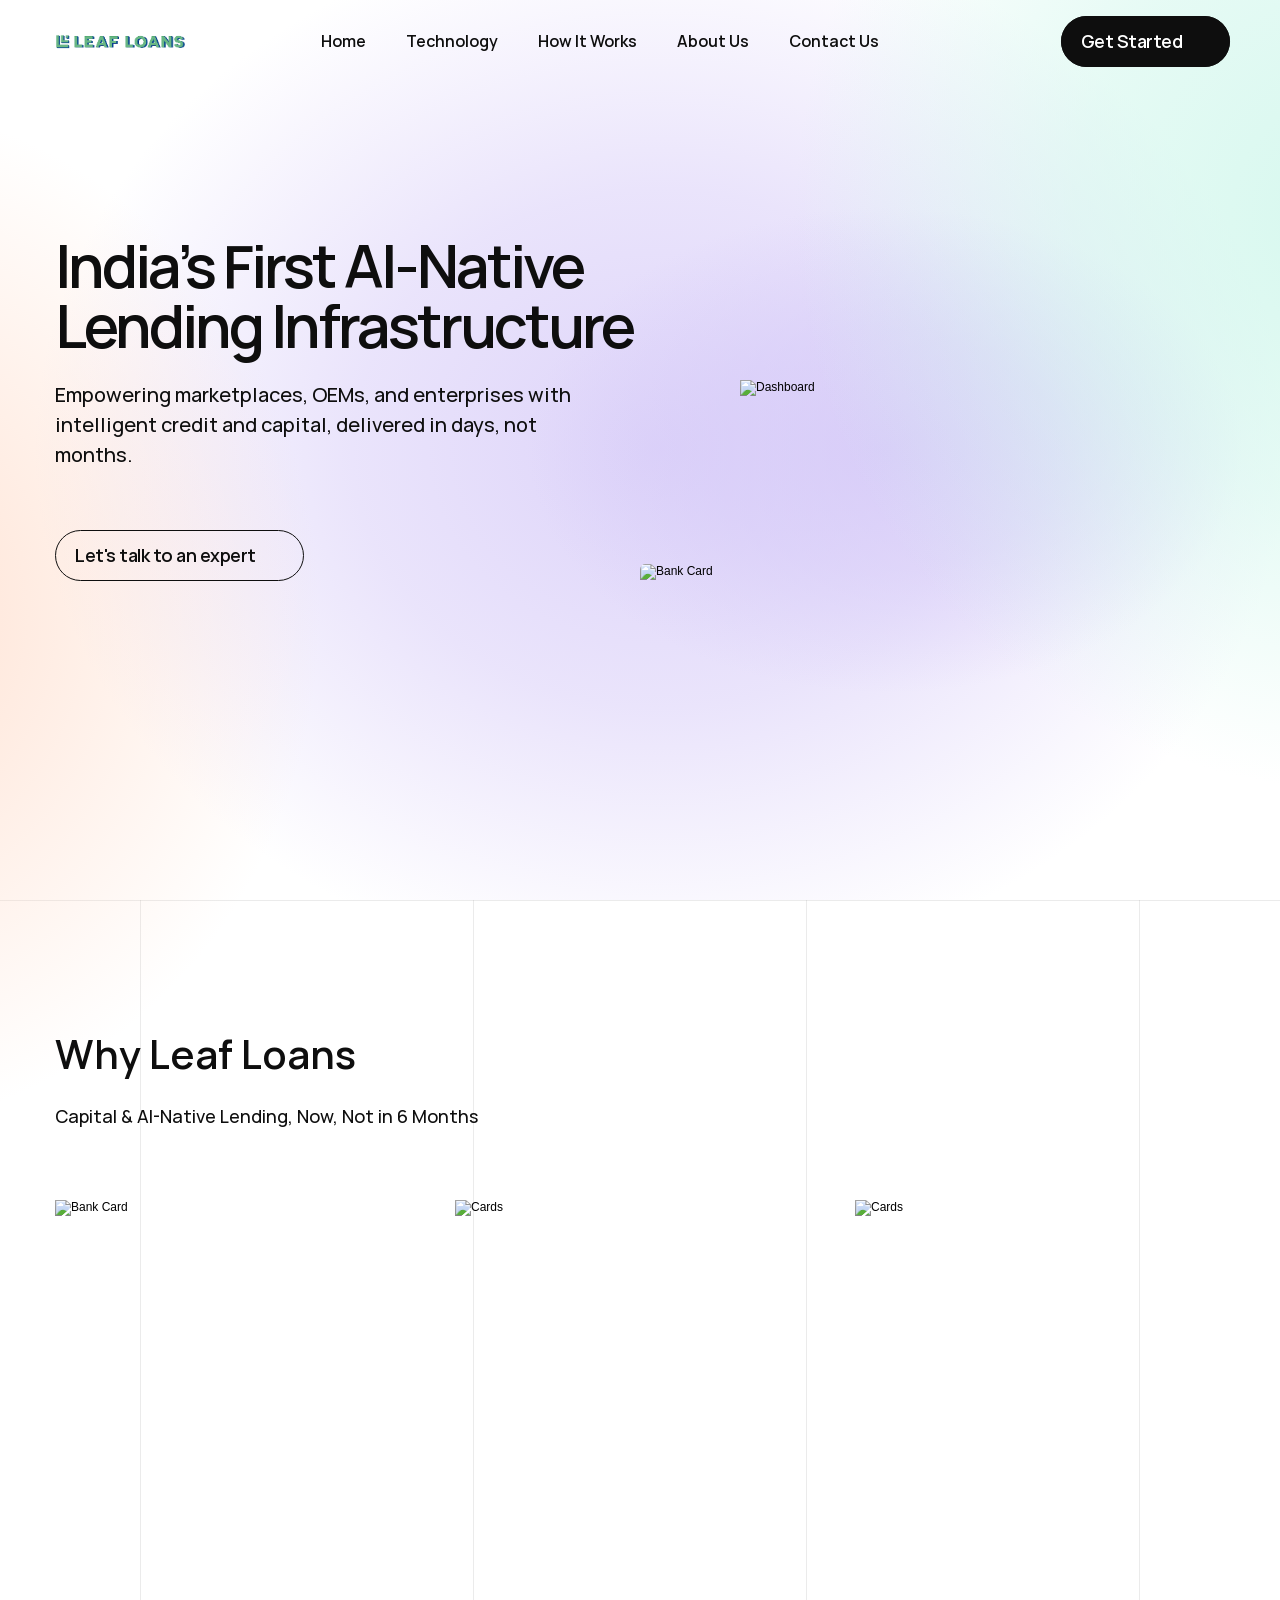
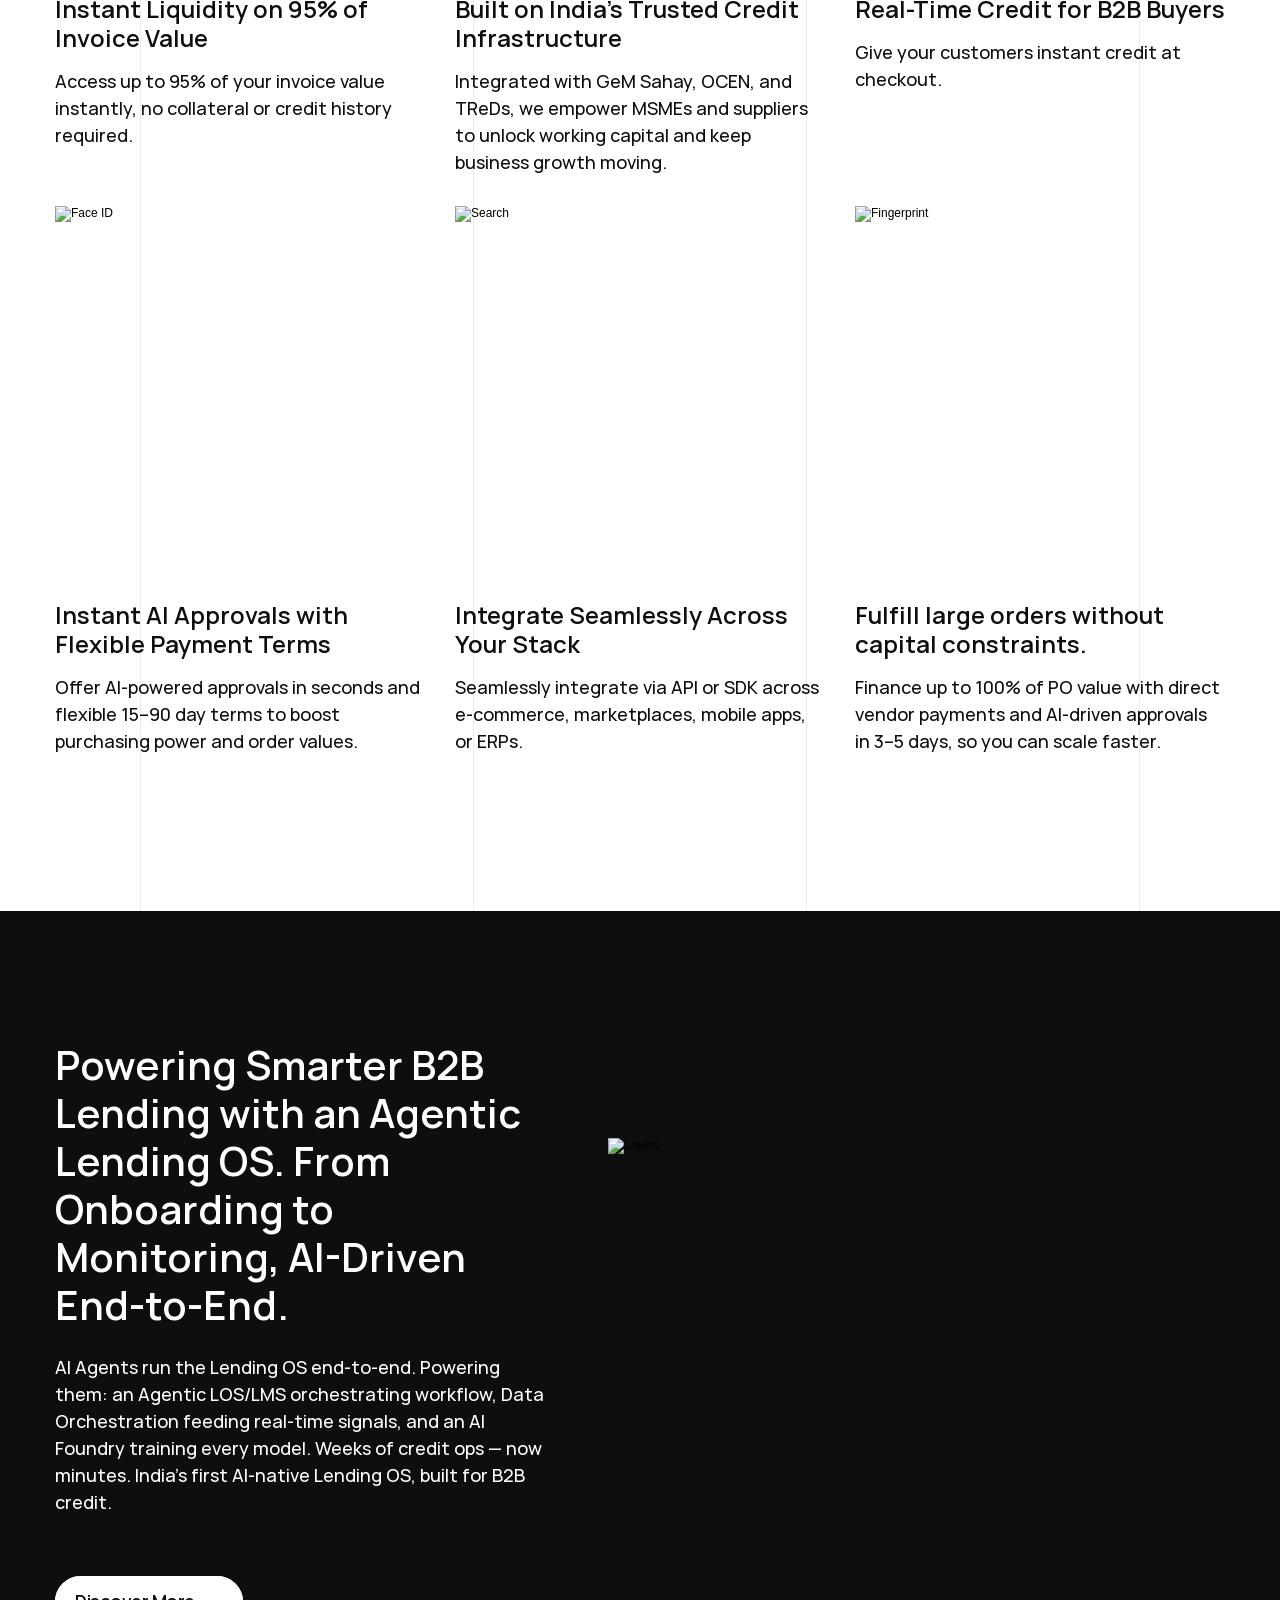
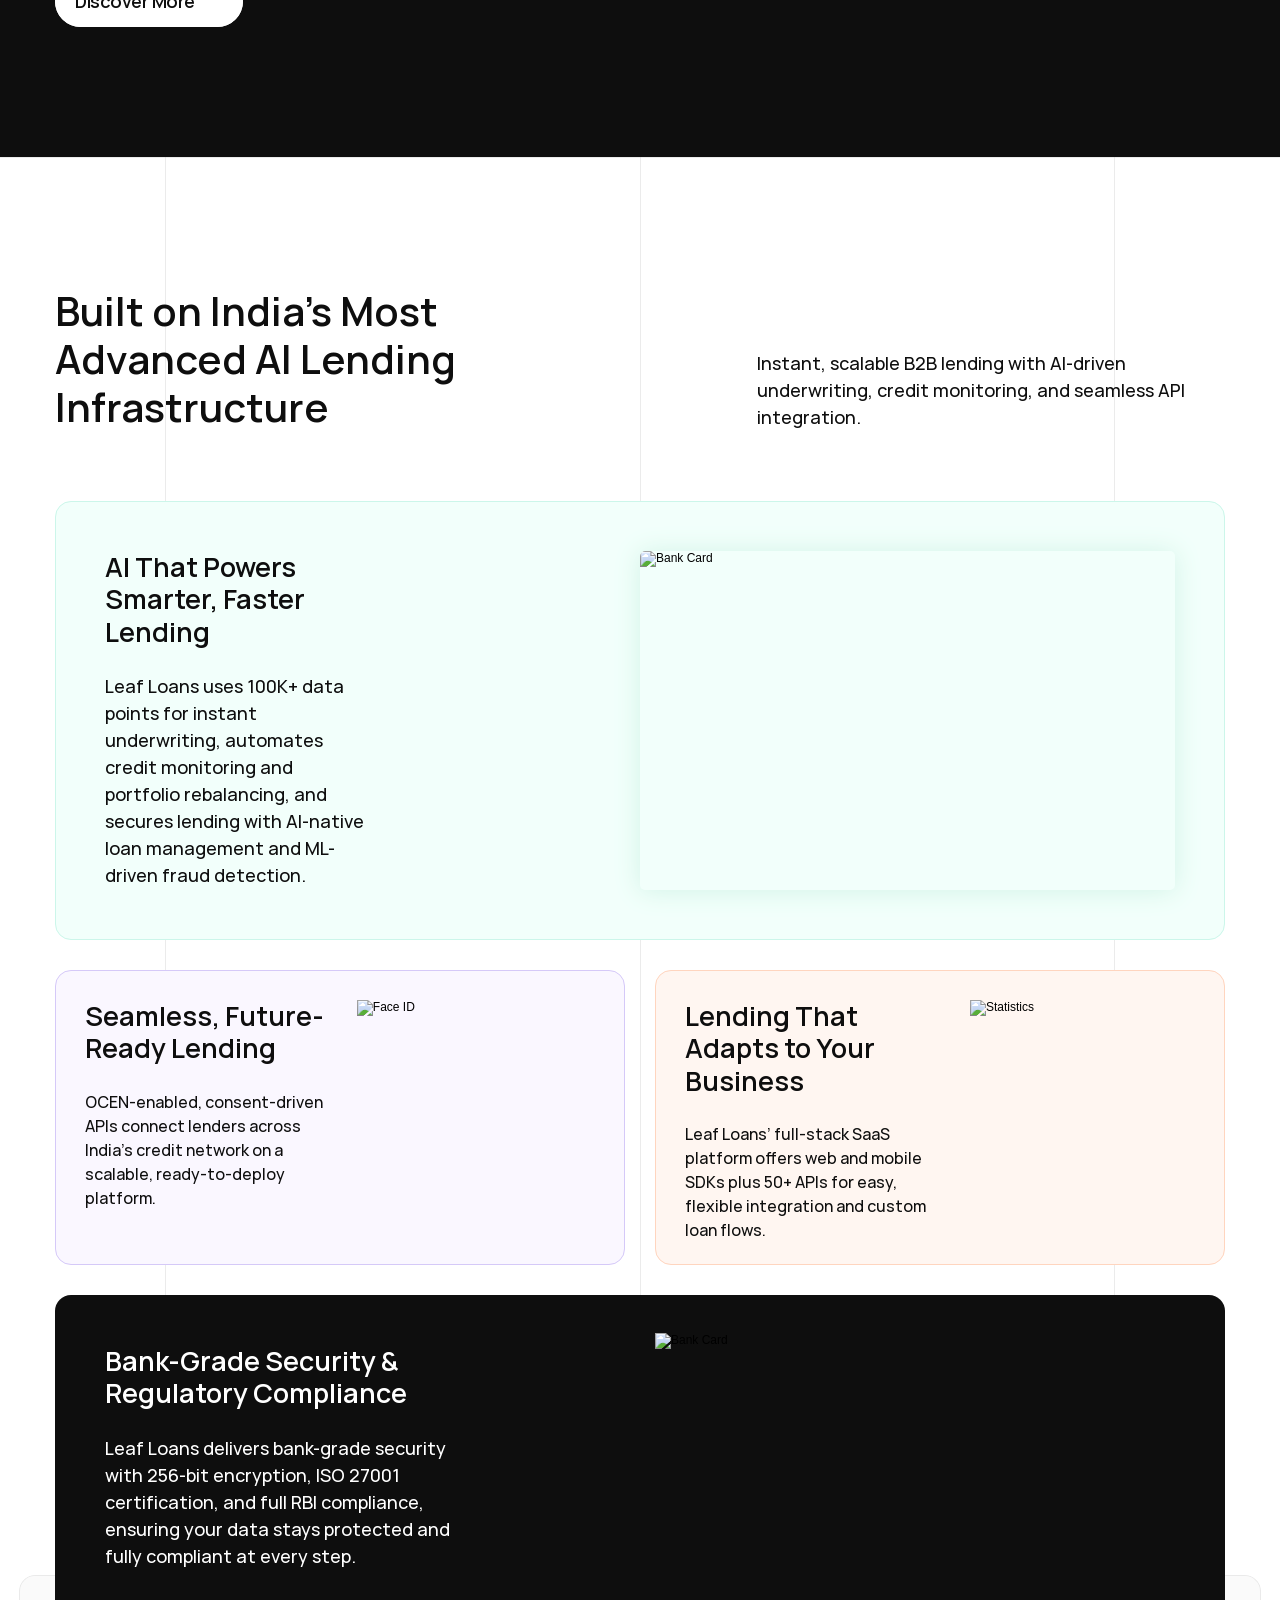
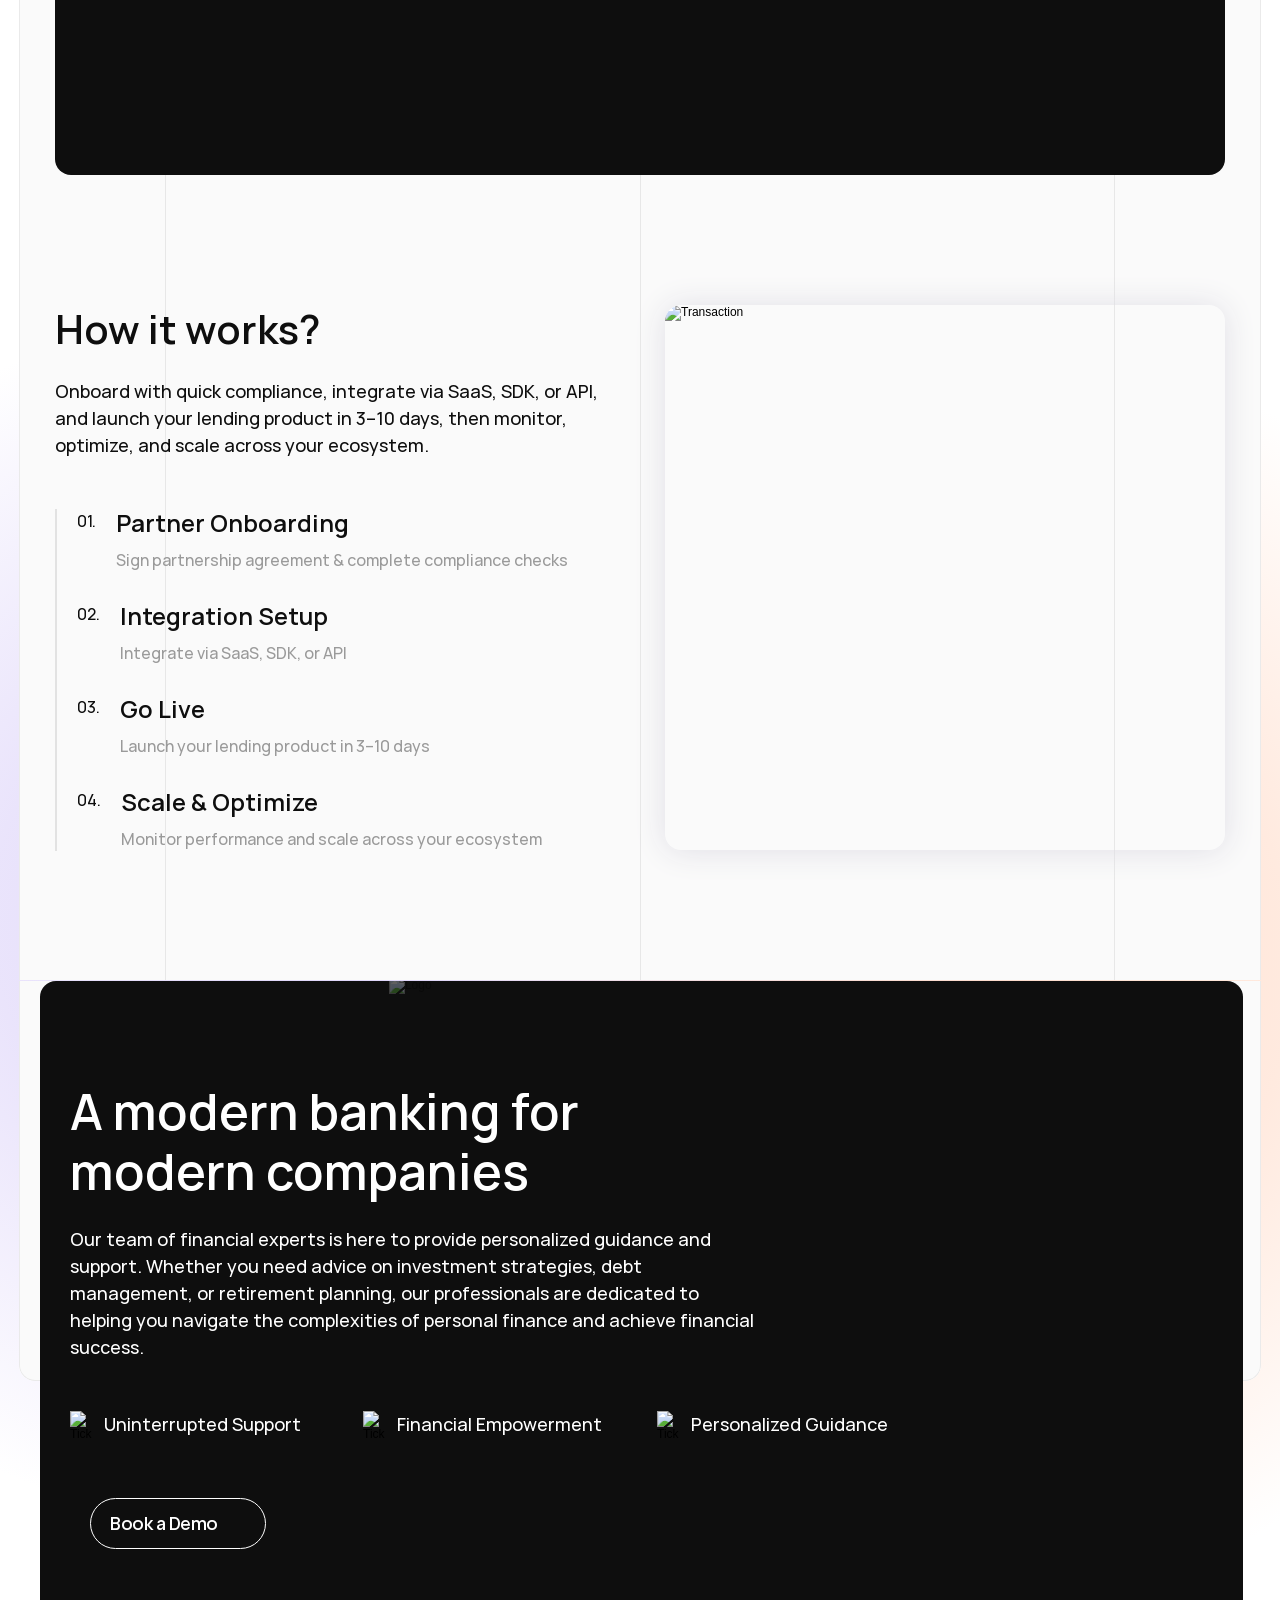
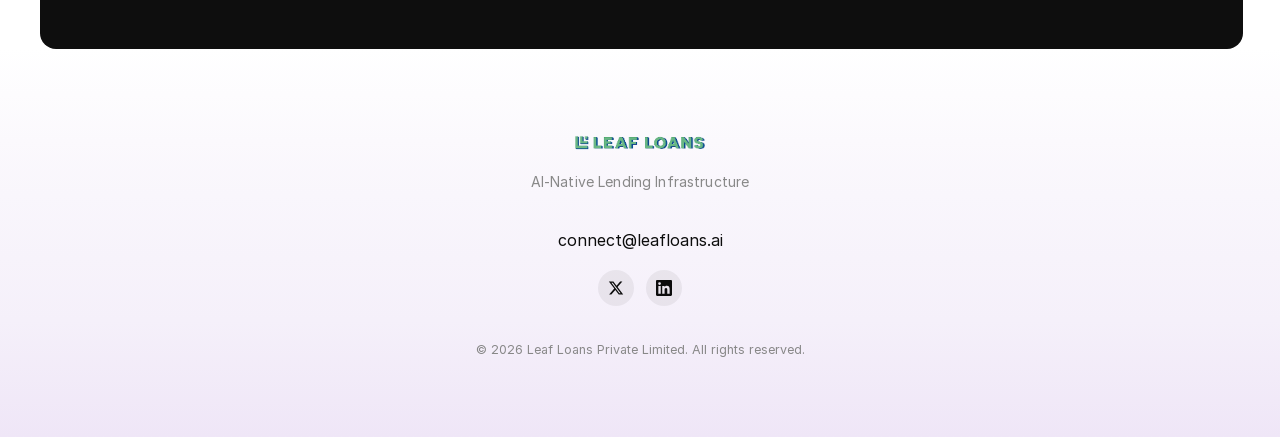
==== commit 3d27f9cf: "feat(landing): Technology section copy rewrite, footer redesign, and CTA cleanup - Rewrite Technolog" ====
--- a/index.html
+++ b/index.html
@@ -187,69 +187,8 @@
 #__framer-editorbar.status_measuring {
     clip-path: unset;
 }
-</style><style data-leafloans-inject="true">
-/* ─────────────────────────────────────────────────────────────
-   Leaf Loans enhancements over scraped Framer HTML
-   Applied after every scrape via post-process.js
-───────────────────────────────────────────────────────────── */
-
-/* 0. Hide Framer branding & the pen/edit toggle */
-#__framer-badge-container,
-[class*="__framer-badge"],
-a[href*="framer.com"][target="_blank"],
-a[href*="framer.link"][target="_blank"],
-[data-framer-name="Editor Bar"],
-[class*="framer-editor-bar"],
-#__framer-editorbar,
-[data-framer-editorbar] {
-  display: none !important;
-  visibility: hidden !important;
-  pointer-events: none !important;
-}
-
-/* 1. Button press/active feedback (subtle, don't fight Framer's hover) */
-button:active,
-a[data-framer-component-type="PageLink"]:active,
-[role="button"]:active {
-  transform: scale(0.97);
-  transition: transform 0.12s ease-out;
-}
-
-/* 2. Scroll reveal: initial hidden state + revealed state */
-.ll-reveal {
-  opacity: 0;
-  transform: translateY(28px);
-  transition: opacity 0.7s cubic-bezier(0.22, 0.68, 0, 1.2),
-              transform 0.7s cubic-bezier(0.22, 0.68, 0, 1.2);
-  will-change: opacity, transform;
-}
-.ll-reveal.ll-in-view {
-  opacity: 1;
-  transform: translateY(0);
-}
-
-/* 3. Hover lift on feature/service/process cards */
-[data-framer-name="Feature Card"],
-[data-framer-name="Service Card"],
-[data-framer-name="Process Card"],
-[data-framer-name="Showcase Card"],
-[data-framer-name="Pricing Card"],
-[data-framer-name="Team Member Card"] {
-  transition: transform 0.35s cubic-bezier(0.22, 0.68, 0, 1.2),
-              box-shadow 0.35s ease;
-  will-change: transform;
-}
-[data-framer-name="Feature Card"]:hover,
-[data-framer-name="Service Card"]:hover,
-[data-framer-name="Process Card"]:hover,
-[data-framer-name="Showcase Card"]:hover,
-[data-framer-name="Pricing Card"]:hover,
-[data-framer-name="Team Member Card"]:hover {
-  transform: translateY(-8px);
-  box-shadow: 0 18px 48px rgba(0, 0, 0, 0.12);
-}
-
-</style>
+</style><link data-leafloans-inject="true" rel="stylesheet" href="assets/leafloans.css" />
+<script data-leafloans-inject="true" src="assets/leafloans.js"></script>
 </head>
 <body>
 	<script async="" src="_assets/81ba3be112_script.js" data-fid="236fe7b303f19d2059cc4f8384c16eb231837cc2372cac63db7ee23b2dfa516c" data-no-nt=""></script>
@@ -257,7 +196,7 @@
     
     <!-- End of bodyStart -->
 	
-	<div id="main" data-framer-hydrate-v2="{&quot;routeId&quot;:&quot;augiA20Il&quot;,&quot;localeId&quot;:&quot;default&quot;,&quot;breakpoints&quot;:[{&quot;hash&quot;:&quot;72rtr7&quot;,&quot;mediaQuery&quot;:&quot;(min-width: 1280px)&quot;},{&quot;hash&quot;:&quot;u2qtnf&quot;,&quot;mediaQuery&quot;:&quot;(min-width: 992px) and (max-width: 1279.98px)&quot;},{&quot;hash&quot;:&quot;1l6qb95&quot;,&quot;mediaQuery&quot;:&quot;(max-width: 991.98px)&quot;},{&quot;hash&quot;:&quot;17p436h&quot;,&quot;mediaQuery&quot;:&quot;(min-width: 1280px)&quot;},{&quot;hash&quot;:&quot;1es0ctj&quot;,&quot;mediaQuery&quot;:&quot;(min-width: 992px) and (max-width: 1279.98px)&quot;},{&quot;hash&quot;:&quot;1taocpn&quot;,&quot;mediaQuery&quot;:&quot;(max-width: 991.98px)&quot;}]}" data-framer-ssr-released-at="2026-04-07T14:37:52.571Z" data-framer-page-optimized-at="2026-04-20T09:24:32.499Z" data-framer-generated-page=""><!--$--><!--$--><style data-framer-html-style="">:root body { background: var(--token-1e770397-8272-4d17-93ab-1a1a513b9044, rgb(255, 255, 255)); }</style><div class="framer-c4CVn framer-17p436h" data-layout-template="true" style="min-height:100vh;width:auto"><style data-framer-html-style="">html body { background: var(--token-1e770397-8272-4d17-93ab-1a1a513b9044, rgb(255, 255, 255)); }</style><div data-framer-root="" class="framer-TJ3vi framer-d6VjC framer-V6mDt framer-0EfSW framer-Hhvh2 framer-Qyn36 framer-ugtiK framer-sC9R1 framer-72rtr7" style="min-height:100vh;width:auto;display:contents"><div class="framer-1karqmi-container"><div class="ssr-variant hidden-1l6qb95 hidden-u2qtnf"><nav class="framer-7wOrN framer-kA0wi framer-bkjSs framer-q635xq framer-v-q635xq" data-framer-name="Desktop" style="background-color: var(--token-4d8666a4-d098-49e7-ac6b-ae66187e125f, rgba(255, 255, 255, 0)); width: 100%; transform: none; transform-origin: 50% 50% 0px; will-change: auto;" data-ll-default-nav="true"><div class="framer-11m1al3" data-framer-name="Base Container" style="transform: none; transform-origin: 50% 50% 0px;"><div class="framer-s30bx5" data-framer-name="Menu" style="transform: none; transform-origin: 50% 50% 0px;"><div class="framer-1mz2h3h-container" style="transform: none; transform-origin: 50% 50% 0px;"><!--$--><a as="a" class="framer-xrpI2 framer-vjq4ha framer-v-vjq4ha framer-upd6jp" data-framer-name="Default" href="./" data-framer-page-link-current="true" style="height: 100%; width: 100%; transform: none; transform-origin: 50% 50% 0px;"><div style="position:absolute;border-radius:inherit;corner-shape:inherit;top:0;right:0;bottom:0;left:0" data-framer-background-image-wrapper="true"><img decoding="auto" width="1759" height="350" sizes="200px" srcset="https://framerusercontent.com/images/1spsRB8lIPxVlTPDIyPh28mOWU.png?scale-down-to=512&amp;width=1759&amp;height=350 512w,https://framerusercontent.com/images/1spsRB8lIPxVlTPDIyPh28mOWU.png?scale-down-to=1024&amp;width=1759&amp;height=350 1024w,https://framerusercontent.com/images/1spsRB8lIPxVlTPDIyPh28mOWU.png?width=1759&amp;height=350 1759w" src="https://framerusercontent.com/images/1spsRB8lIPxVlTPDIyPh28mOWU.png?width=1759&amp;height=350" alt="Logo" style="display:block;width:100%;height:100%;border-radius:inherit;corner-shape:inherit;object-position:center;object-fit:contain"></div></a><!--/$--></div></div><nav class="framer-1jq04go" data-framer-name="Nav Links Wrapper" style="transform: none; transform-origin: 50% 50% 0px;"><div class="framer-vcew3" data-framer-name="Nav Link" data-framer-component-type="RichTextContainer" style="--extracted-r6o4lv: var(--token-ea3c7170-c0d5-4465-b600-caccb63ae8d9, rgb(14, 14, 14)); transform: none; transform-origin: 50% 50% 0px;"><p class="framer-text framer-styles-preset-16r7nt0" data-styles-preset="JVFigdM0u" style="--framer-text-color:var(--extracted-r6o4lv, var(--token-ea3c7170-c0d5-4465-b600-caccb63ae8d9, rgb(14, 14, 14)))"><!--$--><a class="framer-text framer-styles-preset-e8fzqu" data-styles-preset="MWDjvD7Nn" href="./" data-framer-page-link-current="true">Home</a><!--/$--></p></div><div class="framer-xq464e" data-framer-name="Nav Link" data-framer-component-type="RichTextContainer" style="--extracted-r6o4lv: var(--token-ea3c7170-c0d5-4465-b600-caccb63ae8d9, rgb(14, 14, 14)); transform: none; transform-origin: 50% 50% 0px;"><p class="framer-text framer-styles-preset-16r7nt0" data-styles-preset="JVFigdM0u" style="--framer-text-color:var(--extracted-r6o4lv, var(--token-ea3c7170-c0d5-4465-b600-caccb63ae8d9, rgb(14, 14, 14)))"><!--$--><a class="framer-text framer-styles-preset-e8fzqu" data-styles-preset="MWDjvD7Nn" href="./about-us">About Us</a><!--/$--></p></div><div class="framer-pj3wro" data-framer-name="Nav Link" data-framer-component-type="RichTextContainer" style="--extracted-r6o4lv: var(--token-ea3c7170-c0d5-4465-b600-caccb63ae8d9, rgb(14, 14, 14)); transform: none; transform-origin: 50% 50% 0px;"><p class="framer-text framer-styles-preset-16r7nt0" data-styles-preset="JVFigdM0u" style="--framer-text-color:var(--extracted-r6o4lv, var(--token-ea3c7170-c0d5-4465-b600-caccb63ae8d9, rgb(14, 14, 14)))"><!--$--><a class="framer-text framer-styles-preset-e8fzqu" data-styles-preset="MWDjvD7Nn" href="./our-team">Our Team</a><!--/$--></p></div><div class="framer-1uzrczh" data-framer-name="Nav Link" data-framer-component-type="RichTextContainer" style="--extracted-r6o4lv: var(--token-ea3c7170-c0d5-4465-b600-caccb63ae8d9, rgb(14, 14, 14)); transform: none; transform-origin: 50% 50% 0px;"><p class="framer-text framer-styles-preset-16r7nt0" data-styles-preset="JVFigdM0u" style="--framer-text-color:var(--extracted-r6o4lv, var(--token-ea3c7170-c0d5-4465-b600-caccb63ae8d9, rgb(14, 14, 14)))"><!--$--><a class="framer-text framer-styles-preset-e8fzqu" data-styles-preset="MWDjvD7Nn" href="./pricing">Pricing</a><!--/$--></p></div><div class="framer-zp9332" data-framer-name="Nav Link" data-framer-component-type="RichTextContainer" style="--extracted-r6o4lv: var(--token-ea3c7170-c0d5-4465-b600-caccb63ae8d9, rgb(14, 14, 14)); transform: none; transform-origin: 50% 50% 0px;"><p class="framer-text framer-styles-preset-16r7nt0" data-styles-preset="JVFigdM0u" style="--framer-text-color:var(--extracted-r6o4lv, var(--token-ea3c7170-c0d5-4465-b600-caccb63ae8d9, rgb(14, 14, 14)))"><!--$--><a class="framer-text framer-styles-preset-e8fzqu" data-styles-preset="MWDjvD7Nn" href="./services">Services</a><!--/$--></p></div><div class="framer-f6rjim-container" id="undefined-f6rjim" style="transform: none; transform-origin: 50% 50% 0px;"><nav class="framer-JNUtH framer-kA0wi framer-1cab2cv framer-v-1cab2cv" data-framer-name="Default" data-highlight="true" style="transform: none; transform-origin: 50% 50% 0px;"><div class="framer-1bcgpo1" data-framer-name="Nav Link" data-framer-component-type="RichTextContainer" style="--extracted-r6o4lv: var(--token-ea3c7170-c0d5-4465-b600-caccb63ae8d9, rgb(14, 14, 14)); --framer-link-text-color: rgb(0, 153, 255); --framer-link-text-decoration: underline; transform: none; transform-origin: 50% 50% 0px;"><p class="framer-text framer-styles-preset-16r7nt0" data-styles-preset="JVFigdM0u" style="--framer-text-color:var(--extracted-r6o4lv, var(--token-ea3c7170-c0d5-4465-b600-caccb63ae8d9, rgb(14, 14, 14)))">All Pages</p></div><div data-framer-component-type="SVG" data-framer-name="Chevron Icon" parentsize="0" _constraints="[object Object]" rotation="0" shadows="" class="framer-1w46lz6" aria-hidden="true" style="image-rendering: pixelated; flex-shrink: 0; fill: var(--token-ea3c7170-c0d5-4465-b600-caccb63ae8d9, rgb(14, 14, 14)); color: var(--token-ea3c7170-c0d5-4465-b600-caccb63ae8d9, rgb(14, 14, 14)); transform: none; transform-origin: 50% 50% 0px;"><div class="svgContainer" style="width:100%;height:100%;aspect-ratio:inherit"><svg style="width:100%;height:100%;" viewBox="0 0 24 24" preserveAspectRatio="none" width="100%" height="100%"><use href="#svg1231980477_257"></use></svg></div></div></nav></div></nav><!--$--><div class="framer-10m2lvs-container" data-framer-appear-id="10m2lvs" style="opacity: 1; transform: none; transform-origin: 50% 50% 0px;"><!--$--><a class="framer-r9xgC framer-x6Ppu framer-t247ju framer-v-t247ju framer-1rj9x61" data-border="true" data-framer-name="Desktop" href="./contact-us" style="--border-bottom-width: 1px; --border-color: var(--token-ea3c7170-c0d5-4465-b600-caccb63ae8d9, rgb(14, 14, 14)); --border-left-width: 1px; --border-right-width: 1px; --border-style: solid; --border-top-width: 1px; background-color: var(--token-ea3c7170-c0d5-4465-b600-caccb63ae8d9, rgb(14, 14, 14)); border-radius: 50px; transform: none; transform-origin: 50% 50% 0px;"><div class="framer-pcagi9" data-framer-name="Button Text" data-framer-component-type="RichTextContainer" style="--extracted-r6o4lv: var(--variable-reference-QOVUDzUQo-y6ffbQPnE); --framer-link-text-color: rgb(0, 153, 255); --framer-link-text-decoration: underline; --variable-reference-QOVUDzUQo-y6ffbQPnE: var(--token-1e770397-8272-4d17-93ab-1a1a513b9044, rgb(255, 255, 255)); --variable-reference-xOwnHyidX-y6ffbQPnE: var(--token-ea3c7170-c0d5-4465-b600-caccb63ae8d9, rgb(14, 14, 14)); transform: none; transform-origin: 50% 50% 0px;"><p class="framer-text framer-styles-preset-1uu8ksm" data-styles-preset="HGOcW4uQl" style="--framer-text-color:var(--extracted-r6o4lv, var(--variable-reference-QOVUDzUQo-y6ffbQPnE))">Get Started</p></div><div data-framer-component-type="SVG" data-framer-name="Arrow Icon" parentsize="0" _constraints="[object Object]" rotation="0" shadows="" class="framer-1rcuvup" aria-hidden="true" style="image-rendering: pixelated; flex-shrink: 0; fill: var(--token-1e770397-8272-4d17-93ab-1a1a513b9044, rgb(255, 255, 255)); color: var(--token-1e770397-8272-4d17-93ab-1a1a513b9044, rgb(255, 255, 255)); transform: none; transform-origin: 50% 50% 0px;"><div class="svgContainer" style="width:100%;height:100%;aspect-ratio:inherit"><svg style="width:100%;height:100%;" viewBox="0 0 24 24" preserveAspectRatio="none" width="100%" height="100%"><use href="#svg282045174_269"></use></svg></div></div></a><!--/$--></div><!--/$--></div></nav><nav class="framer-7wOrN framer-kA0wi framer-bkjSs framer-q635xq framer-v-g1fdcd" data-framer-name="Desktop White" style="background-color: var(--token-1e770397-8272-4d17-93ab-1a1a513b9044, rgb(255, 255, 255)); width: 100%; transform: none; transform-origin: 50% 50% 0px; will-change: auto; display: none;" data-ll-scrolled-nav="true"><div class="framer-11m1al3" data-framer-name="Base Container" style="transform: none; transform-origin: 50% 50% 0px;"><div class="framer-s30bx5" data-framer-name="Menu" style="transform: none; transform-origin: 50% 50% 0px;"><div class="framer-1mz2h3h-container" style="transform: none; transform-origin: 50% 50% 0px;"><!--$--><a as="a" class="framer-xrpI2 framer-vjq4ha framer-v-vjq4ha framer-upd6jp" data-framer-name="Default" href="./" data-framer-page-link-current="true" style="height: 100%; width: 100%; transform: none; transform-origin: 50% 50% 0px;"><div style="position:absolute;border-radius:inherit;corner-shape:inherit;top:0;right:0;bottom:0;left:0" data-framer-background-image-wrapper="true"><img decoding="auto" width="1759" height="350" sizes="154px" srcset="https://framerusercontent.com/images/1spsRB8lIPxVlTPDIyPh28mOWU.png?scale-down-to=512&amp;width=1759&amp;height=350 512w,https://framerusercontent.com/images/1spsRB8lIPxVlTPDIyPh28mOWU.png?scale-down-to=1024&amp;width=1759&amp;height=350 1024w,https://framerusercontent.com/images/1spsRB8lIPxVlTPDIyPh28mOWU.png?width=1759&amp;height=350 1759w" src="https://framerusercontent.com/images/1spsRB8lIPxVlTPDIyPh28mOWU.png?width=1759&amp;height=350" alt="Logo" style="display:block;width:100%;height:100%;border-radius:inherit;corner-shape:inherit;object-position:center;object-fit:contain"></div></a><!--/$--></div></div><nav class="framer-1jq04go" data-framer-name="Nav Links Wrapper" style="transform: none; transform-origin: 50% 50% 0px;"><div class="framer-vcew3" data-framer-name="Nav Link" data-framer-component-type="RichTextContainer" style="--extracted-r6o4lv: var(--token-ea3c7170-c0d5-4465-b600-caccb63ae8d9, rgb(14, 14, 14)); transform: none; transform-origin: 50% 50% 0px;"><p class="framer-text framer-styles-preset-16r7nt0" data-styles-preset="JVFigdM0u" style="--framer-text-color:var(--extracted-r6o4lv, var(--token-ea3c7170-c0d5-4465-b600-caccb63ae8d9, rgb(14, 14, 14)))"><!--$--><a class="framer-text framer-styles-preset-e8fzqu" data-styles-preset="MWDjvD7Nn" href="./" data-framer-page-link-current="true">Home</a><!--/$--></p></div><div class="framer-xq464e" data-framer-name="Nav Link" data-framer-component-type="RichTextContainer" style="--extracted-r6o4lv: var(--token-ea3c7170-c0d5-4465-b600-caccb63ae8d9, rgb(14, 14, 14)); transform: none; transform-origin: 50% 50% 0px;"><p class="framer-text framer-styles-preset-16r7nt0" data-styles-preset="JVFigdM0u" style="--framer-text-color:var(--extracted-r6o4lv, var(--token-ea3c7170-c0d5-4465-b600-caccb63ae8d9, rgb(14, 14, 14)))"><!--$--><a class="framer-text framer-styles-preset-e8fzqu" data-styles-preset="MWDjvD7Nn" href="./about-us">Technology</a><!--/$--></p></div><div class="framer-pj3wro" data-framer-name="Nav Link" data-framer-component-type="RichTextContainer" style="--extracted-r6o4lv: var(--token-ea3c7170-c0d5-4465-b600-caccb63ae8d9, rgb(14, 14, 14)); transform: none; transform-origin: 50% 50% 0px;"><p class="framer-text framer-styles-preset-16r7nt0" data-styles-preset="JVFigdM0u" style="--framer-text-color:var(--extracted-r6o4lv, var(--token-ea3c7170-c0d5-4465-b600-caccb63ae8d9, rgb(14, 14, 14)))"><!--$--><a class="framer-text framer-styles-preset-e8fzqu" data-styles-preset="MWDjvD7Nn" href="./our-team">How It Works</a><!--/$--></p></div><div class="framer-1uzrczh" data-framer-name="Nav Link" data-framer-component-type="RichTextContainer" style="--extracted-r6o4lv: var(--token-ea3c7170-c0d5-4465-b600-caccb63ae8d9, rgb(14, 14, 14)); transform: none; transform-origin: 50% 50% 0px;"><p class="framer-text framer-styles-preset-16r7nt0" data-styles-preset="JVFigdM0u" style="--framer-text-color:var(--extracted-r6o4lv, var(--token-ea3c7170-c0d5-4465-b600-caccb63ae8d9, rgb(14, 14, 14)))"><!--$--><a class="framer-text framer-styles-preset-e8fzqu" data-styles-preset="MWDjvD7Nn" href="./pricing">About Us</a><!--/$--></p></div><div class="framer-zp9332" data-framer-name="Nav Link" data-framer-component-type="RichTextContainer" style="--extracted-r6o4lv: var(--token-ea3c7170-c0d5-4465-b600-caccb63ae8d9, rgb(14, 14, 14)); transform: none; transform-origin: 50% 50% 0px;"><p class="framer-text framer-styles-preset-16r7nt0" data-styles-preset="JVFigdM0u" style="--framer-text-color:var(--extracted-r6o4lv, var(--token-ea3c7170-c0d5-4465-b600-caccb63ae8d9, rgb(14, 14, 14)))"><!--$--><a class="framer-text framer-styles-preset-e8fzqu" data-styles-preset="MWDjvD7Nn" href="./services">Contact Us</a><!--/$--></p></div><div class="framer-f6rjim-container" id="undefined-f6rjim" style="transform: none; transform-origin: 50% 50% 0px;"><nav class="framer-JNUtH framer-kA0wi framer-1cab2cv framer-v-1cab2cv" data-framer-name="Default" data-highlight="true" style="transform: none; transform-origin: 50% 50% 0px;"><div class="framer-1bcgpo1" data-framer-name="Nav Link" data-framer-component-type="RichTextContainer" style="--extracted-r6o4lv: var(--token-ea3c7170-c0d5-4465-b600-caccb63ae8d9, rgb(14, 14, 14)); --framer-link-text-color: rgb(0, 153, 255); --framer-link-text-decoration: underline; transform: none; transform-origin: 50% 50% 0px;"><p class="framer-text framer-styles-preset-16r7nt0" data-styles-preset="JVFigdM0u" style="--framer-text-color:var(--extracted-r6o4lv, var(--token-ea3c7170-c0d5-4465-b600-caccb63ae8d9, rgb(14, 14, 14)))">All Pages</p></div><div data-framer-component-type="SVG" data-framer-name="Chevron Icon" parentsize="0" _constraints="[object Object]" rotation="0" shadows="" class="framer-1w46lz6" aria-hidden="true" style="image-rendering: pixelated; flex-shrink: 0; fill: var(--token-ea3c7170-c0d5-4465-b600-caccb63ae8d9, rgb(14, 14, 14)); color: var(--token-ea3c7170-c0d5-4465-b600-caccb63ae8d9, rgb(14, 14, 14)); transform: none; transform-origin: 50% 50% 0px;"><div class="svgContainer" style="width:100%;height:100%;aspect-ratio:inherit"><svg style="width:100%;height:100%;" viewBox="0 0 24 24" preserveAspectRatio="none" width="100%" height="100%"><use href="#svg1231980477_257"></use></svg></div></div></nav></div></nav><!--$--><div class="framer-10m2lvs-container" data-framer-appear-id="10m2lvs" style="opacity: 1; transform: none; transform-origin: 50% 50% 0px;"><!--$--><a class="framer-r9xgC framer-x6Ppu framer-t247ju framer-v-t247ju framer-1rj9x61" data-border="true" data-framer-name="Desktop" href="./contact-us" style="--border-bottom-width: 1px; --border-color: var(--token-ea3c7170-c0d5-4465-b600-caccb63ae8d9, rgb(14, 14, 14)); --border-left-width: 1px; --border-right-width: 1px; --border-style: solid; --border-top-width: 1px; background-color: var(--token-ea3c7170-c0d5-4465-b600-caccb63ae8d9, rgb(14, 14, 14)); border-radius: 50px; transform: none; transform-origin: 50% 50% 0px;"><div class="framer-pcagi9" data-framer-name="Button Text" data-framer-component-type="RichTextContainer" style="--extracted-r6o4lv: var(--variable-reference-QOVUDzUQo-y6ffbQPnE); --framer-link-text-color: rgb(0, 153, 255); --framer-link-text-decoration: underline; --variable-reference-QOVUDzUQo-y6ffbQPnE: var(--token-1e770397-8272-4d17-93ab-1a1a513b9044, rgb(255, 255, 255)); --variable-reference-xOwnHyidX-y6ffbQPnE: var(--token-ea3c7170-c0d5-4465-b600-caccb63ae8d9, rgb(14, 14, 14)); transform: none; transform-origin: 50% 50% 0px;"><p class="framer-text framer-styles-preset-1uu8ksm" data-styles-preset="HGOcW4uQl" style="--framer-text-color:var(--extracted-r6o4lv, var(--variable-reference-QOVUDzUQo-y6ffbQPnE))">Get Started</p></div><div data-framer-component-type="SVG" data-framer-name="Arrow Icon" parentsize="0" _constraints="[object Object]" rotation="0" shadows="" class="framer-1rcuvup" aria-hidden="true" style="image-rendering: pixelated; flex-shrink: 0; fill: var(--token-1e770397-8272-4d17-93ab-1a1a513b9044, rgb(255, 255, 255)); color: var(--token-1e770397-8272-4d17-93ab-1a1a513b9044, rgb(255, 255, 255)); transform: none; transform-origin: 50% 50% 0px;"><div class="svgContainer" style="width:100%;height:100%;aspect-ratio:inherit"><svg style="width:100%;height:100%;" viewBox="0 0 24 24" preserveAspectRatio="none" width="100%" height="100%"><use href="#svg282045174_269"></use></svg></div></div></a><!--/$--></div><!--/$--></div></nav></div></div><section class="framer-3pftir" data-framer-name="Banner Section" id="banner"><div class="framer-bt7f58" data-framer-name="Base Container"><div class="framer-zh5w6h" data-framer-name="Banner Wrapper"><div class="ssr-variant hidden-1l6qb95"><div class="framer-57e55a" data-framer-name="Title" data-framer-component-type="RichTextContainer" style="will-change: transform; opacity: 1; transform: none;"><h1 class="framer-text framer-styles-preset-igz5lf" data-styles-preset="GiAiBj4cg" dir="auto" style="--framer-text-color:var(--token-ea3c7170-c0d5-4465-b600-caccb63ae8d9, rgb(14, 14, 14))">India’s First AI-Native Lending Infrastructure</h1></div></div><div class="framer-1f2jycy" data-framer-name="Bottom Wrapper"><div class="framer-fq5azv" data-framer-name="Body &amp; Buttons Wrapper"><div class="framer-14w421g" data-framer-name="Body" data-framer-component-type="RichTextContainer" style="will-change: transform; opacity: 1; transform: none;"><p class="framer-text framer-styles-preset-ip67i" data-styles-preset="x2GfQ1uLr" dir="auto" style="--framer-text-color:var(--token-ea3c7170-c0d5-4465-b600-caccb63ae8d9, rgb(14, 14, 14))">Empowering marketplaces, OEMs, and enterprises with intelligent credit and capital, delivered in days, not months.</p></div><div class="framer-oiyi01" data-framer-name="Buttons Wrapper"><!--$--><div class="ssr-variant hidden-1l6qb95"><div class="framer-1ltvie8-container" style="will-change: transform; opacity: 1; transform: none;"><!--$--><a class="framer-r9xgC framer-x6Ppu framer-t247ju framer-v-t247ju framer-1rj9x61" data-border="true" data-framer-name="Desktop" href="./contact-us" style="--border-bottom-width: 1px; --border-color: var(--token-ea3c7170-c0d5-4465-b600-caccb63ae8d9, rgb(14, 14, 14)); --border-left-width: 1px; --border-right-width: 1px; --border-style: solid; --border-top-width: 1px; background-color: var(--token-4d8666a4-d098-49e7-ac6b-ae66187e125f, rgba(255, 255, 255, 0)); border-radius: 50px; opacity: 1;"><div class="framer-pcagi9" data-framer-name="Button Text" data-framer-component-type="RichTextContainer" style="--extracted-r6o4lv: var(--variable-reference-QOVUDzUQo-y6ffbQPnE); --framer-link-text-color: rgb(0, 153, 255); --framer-link-text-decoration: underline; --variable-reference-QOVUDzUQo-y6ffbQPnE: var(--token-ea3c7170-c0d5-4465-b600-caccb63ae8d9, rgb(14, 14, 14)); --variable-reference-xOwnHyidX-y6ffbQPnE: var(--token-1e770397-8272-4d17-93ab-1a1a513b9044, rgb(255, 255, 255)); transform: none; opacity: 1;"><p class="framer-text framer-styles-preset-1uu8ksm" data-styles-preset="HGOcW4uQl" style="--framer-text-color:var(--extracted-r6o4lv, var(--variable-reference-QOVUDzUQo-y6ffbQPnE))">Let's talk to an expert</p></div><div data-framer-component-type="SVG" data-framer-name="Arrow Icon" parentsize="0" _constraints="[object Object]" rotation="0" shadows="" class="framer-1rcuvup" aria-hidden="true" style="image-rendering: pixelated; flex-shrink: 0; fill: var(--token-ea3c7170-c0d5-4465-b600-caccb63ae8d9, rgb(14, 14, 14)); color: var(--token-ea3c7170-c0d5-4465-b600-caccb63ae8d9, rgb(14, 14, 14)); opacity: 1;"><div class="svgContainer" style="width:100%;height:100%;aspect-ratio:inherit"><svg style="width:100%;height:100%;" viewBox="0 0 24 24" preserveAspectRatio="none" width="100%" height="100%"><use href="#svg282045174_269"></use></svg></div></div></a><!--/$--></div></div><!--/$--><!--$--><div class="ssr-variant hidden-1l6qb95"><div class="framer-1s6jh2n-container" style="will-change: transform; opacity: 1; transform: none;"><!--$--><a class="framer-dU4mV framer-x6Ppu framer-t791o6 framer-v-t791o6 framer-1tl2xo7" data-framer-name="Desktop" href="./book-a-demo" style="background-color: var(--token-4d8666a4-d098-49e7-ac6b-ae66187e125f, rgba(255, 255, 255, 0)); border-radius: 50px; opacity: 1;"><div class="framer-z22e7" data-framer-name="Button Text" data-framer-component-type="RichTextContainer" style="--extracted-r6o4lv: var(--token-ea3c7170-c0d5-4465-b600-caccb63ae8d9, rgb(14, 14, 14)); --framer-link-text-color: rgb(0, 153, 255); --framer-link-text-decoration: underline; transform: none; opacity: 1;"><p class="framer-text framer-styles-preset-1uu8ksm" data-styles-preset="HGOcW4uQl" style="--framer-text-color:var(--extracted-r6o4lv, var(--token-ea3c7170-c0d5-4465-b600-caccb63ae8d9, rgb(14, 14, 14)))">Get API Keys</p></div><div class="framer-1stvj8q" data-framer-name="Icon Wrapper Right" style="opacity: 1;"><div data-framer-component-type="SVG" data-framer-name="Arrow Icon" parentsize="0" _constraints="[object Object]" rotation="0" shadows="" class="framer-1rtyj8h" aria-hidden="true" style="image-rendering: pixelated; flex-shrink: 0; fill: var(--token-ea3c7170-c0d5-4465-b600-caccb63ae8d9, rgb(14, 14, 14)); color: var(--token-ea3c7170-c0d5-4465-b600-caccb63ae8d9, rgb(14, 14, 14)); opacity: 1;"><div class="svgContainer" style="width:100%;height:100%;aspect-ratio:inherit"><svg style="width:100%;height:100%;" viewBox="0 0 24 24" preserveAspectRatio="none" width="100%" height="100%"><use href="#svg282045174_269"></use></svg></div></div></div></a><!--/$--></div></div><!--/$--></div></div><div class="framer-xmdnqo hidden-1l6qb95" data-framer-name="Image Wrapper"><div class="ssr-variant hidden-u2qtnf"><div class="framer-ndnryr" data-framer-name="Image" style="will-change: transform; opacity: 1; transform: none;"><div style="position:absolute;border-radius:inherit;corner-shape:inherit;top:0;right:0;bottom:0;left:0" data-framer-background-image-wrapper="true"><img decoding="auto" width="3280" height="2040" sizes="(min-width: 1280px) min(max(max(min(max(100vw, 1px), 1200px) - 30px, 1px) / 2, 1px), 820px), (max-width: 991.98px) min(max(max(min(max(100vw, 1px), 1200px) - 30px, 1px) / 2, 1px), 820px), (min-width: 992px) and (max-width: 1279.98px) 450.9091px" srcset="https://framerusercontent.com/images/WxiqqoEQYJqLZxkh4RAsNvZ0Seg.png?scale-down-to=512&amp;width=3280&amp;height=2040 512w,https://framerusercontent.com/images/WxiqqoEQYJqLZxkh4RAsNvZ0Seg.png?scale-down-to=1024&amp;width=3280&amp;height=2040 1024w,https://framerusercontent.com/images/WxiqqoEQYJqLZxkh4RAsNvZ0Seg.png?scale-down-to=2048&amp;width=3280&amp;height=2040 2048w,https://framerusercontent.com/images/WxiqqoEQYJqLZxkh4RAsNvZ0Seg.png?width=3280&amp;height=2040 3280w" src="https://framerusercontent.com/images/WxiqqoEQYJqLZxkh4RAsNvZ0Seg.png?width=3280&amp;height=2040" alt="Dashboard" style="display:block;width:100%;height:100%;border-radius:inherit;corner-shape:inherit;object-position:center;object-fit:cover"></div></div></div><div class="ssr-variant"><div class="framer-or1obl" style="will-change: transform; opacity: 1; transform: none;"><div style="position:absolute;border-radius:inherit;corner-shape:inherit;top:0;right:0;bottom:0;left:0" data-framer-background-image-wrapper="true"><img decoding="auto" width="1000" height="636" sizes="(min-width: 1280px) 250px, (max-width: 991.98px) 250px, (min-width: 992px) and (max-width: 1279.98px) 150px" srcset="https://framerusercontent.com/images/20hcZ02kaNiQYaxSePytFVVgW8.png?scale-down-to=512&amp;width=1000&amp;height=636 512w,https://framerusercontent.com/images/20hcZ02kaNiQYaxSePytFVVgW8.png?width=1000&amp;height=636 1000w" src="https://framerusercontent.com/images/20hcZ02kaNiQYaxSePytFVVgW8.png?width=1000&amp;height=636" alt="Bank Card" style="display:block;width:100%;height:100%;border-radius:inherit;corner-shape:inherit;object-position:center;object-fit:cover"></div></div></div></div></div></div></div><div class="framer-kv0q41" data-framer-name="Gradients Wrapper"><div class="framer-hylm9e" data-framer-name="Purple Gradient"></div><div class="framer-1cj5bef" data-framer-name="Purple Gradient Small"></div><div class="framer-1qknlvf" data-framer-name="Mint Gradient"></div></div></section><section class="framer-1t1whby" data-border="true" data-framer-name="Showcases Section"><div class="framer-1woe5c4" data-framer-name="Base Container"><div class="framer-17buocj" data-framer-name="Top Wrapper"><div class="framer-1uorfho" data-framer-name="Title Wrapper"><div class="framer-1xo97wa" data-framer-name="Title" data-framer-component-type="RichTextContainer" style="will-change: transform; opacity: 1; transform: none;"><h2 class="framer-text framer-styles-preset-1ejwipq" data-styles-preset="DxBdqljmJ" style="--framer-text-color:var(--token-ea3c7170-c0d5-4465-b600-caccb63ae8d9, rgb(14, 14, 14))">Why Leaf Loans</h2></div><div class="framer-fbeqs6" data-framer-name="Body" data-framer-component-type="RichTextContainer" style="will-change: transform; opacity: 1; transform: none;"><p class="framer-text framer-styles-preset-10x1twf" data-styles-preset="VnfvcenNa" style="--framer-text-color:var(--token-ea3c7170-c0d5-4465-b600-caccb63ae8d9, rgb(14, 14, 14))">Capital &amp; AI-Native Lending, Now, Not in 6 Months</p></div></div><!--$--><div class="ssr-variant"><div class="framer-1p50p79-container hidden-1l6qb95" style="will-change: transform; opacity: 1; transform: none;"><!--$--><a class="framer-r9xgC framer-x6Ppu framer-t247ju framer-v-t247ju framer-1rj9x61" data-border="true" data-framer-name="Desktop" href="./showcases" style="--border-bottom-width: 1px; --border-color: var(--token-ea3c7170-c0d5-4465-b600-caccb63ae8d9, rgb(14, 14, 14)); --border-left-width: 1px; --border-right-width: 1px; --border-style: solid; --border-top-width: 1px; background-color: var(--token-4d8666a4-d098-49e7-ac6b-ae66187e125f, rgba(255, 255, 255, 0)); border-radius: 50px; opacity: 1;"><div class="framer-pcagi9" data-framer-name="Button Text" data-framer-component-type="RichTextContainer" style="--extracted-r6o4lv: var(--variable-reference-QOVUDzUQo-y6ffbQPnE); --framer-link-text-color: rgb(0, 153, 255); --framer-link-text-decoration: underline; --variable-reference-QOVUDzUQo-y6ffbQPnE: var(--token-ea3c7170-c0d5-4465-b600-caccb63ae8d9, rgb(14, 14, 14)); --variable-reference-xOwnHyidX-y6ffbQPnE: var(--token-1e770397-8272-4d17-93ab-1a1a513b9044, rgb(255, 255, 255)); transform: none; opacity: 1;"><p class="framer-text framer-styles-preset-1uu8ksm" data-styles-preset="HGOcW4uQl" style="--framer-text-color:var(--extracted-r6o4lv, var(--variable-reference-QOVUDzUQo-y6ffbQPnE))">Learn More</p></div><div data-framer-component-type="SVG" data-framer-name="Arrow Icon" parentsize="0" _constraints="[object Object]" rotation="0" shadows="" class="framer-1rcuvup" aria-hidden="true" style="image-rendering: pixelated; flex-shrink: 0; fill: var(--token-ea3c7170-c0d5-4465-b600-caccb63ae8d9, rgb(14, 14, 14)); color: var(--token-ea3c7170-c0d5-4465-b600-caccb63ae8d9, rgb(14, 14, 14)); opacity: 1;"><div class="svgContainer" style="width:100%;height:100%;aspect-ratio:inherit"><svg style="width:100%;height:100%;" viewBox="0 0 24 24" preserveAspectRatio="none" width="100%" height="100%"><use href="#svg282045174_269"></use></svg></div></div></a><!--/$--></div></div><!--/$--></div><div class="framer-1vqnba9"><!--$--><div class="ssr-variant hidden-1l6qb95"><!--$--><div class="ssr-variant hidden-u2qtnf"><div class="framer-bsu6yj-container" style="will-change: transform; opacity: 1; transform: none;"><!--$--><a class="framer-yLk5s framer-sC9R1 framer-Hhvh2 framer-zj7emt framer-v-zj7emt framer-a2axvd" data-framer-name="Desktop" href="./showcases/comprehensive-financial-planning-dashboard" style="width: 100%; opacity: 1;"><div class="framer-1gvocbl" data-framer-name="Thumbnail" style="opacity: 1;"><div style="position:absolute;border-radius:inherit;corner-shape:inherit;top:0;right:0;bottom:0;left:0" data-framer-background-image-wrapper="true"><img decoding="auto" loading="lazy" width="370" height="370" src="https://framerusercontent.com/images/zXCs7VqqaSuO9j0EiTk1Py0L14.png?width=370&amp;height=370" alt="Bank Card" style="display:block;width:100%;height:100%;border-radius:inherit;corner-shape:inherit;object-position:left top;object-fit:contain"></div></div><div class="framer-1oxyk3r" data-framer-name="Text Wrapper" style="opacity: 1;"><div class="framer-bzxqw6" data-framer-name="Title" data-framer-component-type="RichTextContainer" style="--extracted-1eung3n: var(--token-ea3c7170-c0d5-4465-b600-caccb63ae8d9, rgb(14, 14, 14)); transform: none; opacity: 1;"><h4 class="framer-text framer-styles-preset-yvojlz" data-styles-preset="WF6LTbcld" style="--framer-text-color:var(--extracted-1eung3n, var(--token-ea3c7170-c0d5-4465-b600-caccb63ae8d9, rgb(14, 14, 14)))">Instant Liquidity on 95% of Invoice Value</h4></div><div class="framer-hy9ryc" data-framer-name="Description" data-framer-component-type="RichTextContainer" style="--extracted-r6o4lv: var(--token-ea3c7170-c0d5-4465-b600-caccb63ae8d9, rgb(14, 14, 14)); transform: none; opacity: 1;"><p class="framer-text framer-styles-preset-10x1twf" data-styles-preset="VnfvcenNa" style="--framer-text-color:var(--extracted-r6o4lv, var(--token-ea3c7170-c0d5-4465-b600-caccb63ae8d9, rgb(14, 14, 14)))">Access up to 95% of your invoice value instantly, no collateral or credit history required.</p></div></div></a><!--/$--></div></div><!--/$--><!--$--><div class="ssr-variant"><div class="framer-bsu6yj-container" style="will-change: transform; opacity: 1; transform: none;"><!--$--><a class="framer-yLk5s framer-sC9R1 framer-Hhvh2 framer-zj7emt framer-v-zj7emt framer-a2axvd" data-framer-name="Desktop" href="./showcases/assign-card-nicknames-to-segment-your-spending" style="width: 100%; opacity: 1;"><div class="framer-1gvocbl" data-framer-name="Thumbnail" style="opacity: 1;"><div style="position:absolute;border-radius:inherit;corner-shape:inherit;top:0;right:0;bottom:0;left:0" data-framer-background-image-wrapper="true"><img decoding="auto" width="740" height="740" sizes="(min-width: 1280px) min(370px, 370px), (min-width: 992px) and (max-width: 1279.98px) min(291.6667px, 370px), (max-width: 991.98px) min(370px, 370px)" srcset="https://framerusercontent.com/images/LrUAd8IeayXFfJ3VtnsEw9w.png?scale-down-to=512&amp;width=740&amp;height=740 512w,https://framerusercontent.com/images/LrUAd8IeayXFfJ3VtnsEw9w.png?width=740&amp;height=740 740w" src="https://framerusercontent.com/images/LrUAd8IeayXFfJ3VtnsEw9w.png?width=740&amp;height=740" alt="Cards" style="display:block;width:100%;height:100%;border-radius:inherit;corner-shape:inherit;object-position:left top;object-fit:contain"></div></div><div class="framer-1oxyk3r" data-framer-name="Text Wrapper" style="opacity: 1;"><div class="framer-bzxqw6" data-framer-name="Title" data-framer-component-type="RichTextContainer" style="--extracted-1eung3n: var(--token-ea3c7170-c0d5-4465-b600-caccb63ae8d9, rgb(14, 14, 14)); transform: none; opacity: 1;"><h4 class="framer-text framer-styles-preset-yvojlz" data-styles-preset="WF6LTbcld" style="--framer-text-color:var(--extracted-1eung3n, var(--token-ea3c7170-c0d5-4465-b600-caccb63ae8d9, rgb(14, 14, 14)))">Built on India’s Trusted Credit Infrastructure</h4></div><div class="framer-hy9ryc" data-framer-name="Description" data-framer-component-type="RichTextContainer" style="--extracted-r6o4lv: var(--token-ea3c7170-c0d5-4465-b600-caccb63ae8d9, rgb(14, 14, 14)); transform: none; opacity: 1;"><p class="framer-text framer-styles-preset-10x1twf" data-styles-preset="VnfvcenNa" style="--framer-text-color:var(--extracted-r6o4lv, var(--token-ea3c7170-c0d5-4465-b600-caccb63ae8d9, rgb(14, 14, 14)))">Integrated with GeM Sahay, OCEN, and TReDs, we empower MSMEs and suppliers to unlock working capital and keep business growth moving.</p></div></div></a><!--/$--></div></div><!--/$--><!--$--><div class="ssr-variant"><div class="framer-bsu6yj-container" style="will-change: transform; opacity: 1; transform: none;"><!--$--><a class="framer-yLk5s framer-sC9R1 framer-Hhvh2 framer-zj7emt framer-v-zj7emt framer-a2axvd" data-framer-name="Desktop" href="./showcases/create-and-name-accounts-for-any-purpose" style="width: 100%; opacity: 1;"><div class="framer-1gvocbl" data-framer-name="Thumbnail" style="opacity: 1;"><div style="position:absolute;border-radius:inherit;corner-shape:inherit;top:0;right:0;bottom:0;left:0" data-framer-background-image-wrapper="true"><img decoding="auto" width="1480" height="1480" sizes="(min-width: 1280px) min(370px, 370px), (min-width: 992px) and (max-width: 1279.98px) min(291.6667px, 370px), (max-width: 991.98px) min(370px, 370px)" srcset="https://framerusercontent.com/images/VU0tCexWHcuoYOSGDzMuI5g1bA.png?scale-down-to=512&amp;width=1480&amp;height=1480 512w,https://framerusercontent.com/images/VU0tCexWHcuoYOSGDzMuI5g1bA.png?scale-down-to=1024&amp;width=1480&amp;height=1480 1024w,https://framerusercontent.com/images/VU0tCexWHcuoYOSGDzMuI5g1bA.png?width=1480&amp;height=1480 1480w" src="https://framerusercontent.com/images/VU0tCexWHcuoYOSGDzMuI5g1bA.png?width=1480&amp;height=1480" alt="Cards" style="display:block;width:100%;height:100%;border-radius:inherit;corner-shape:inherit;object-position:left top;object-fit:contain"></div></div><div class="framer-1oxyk3r" data-framer-name="Text Wrapper" style="opacity: 1;"><div class="framer-bzxqw6" data-framer-name="Title" data-framer-component-type="RichTextContainer" style="--extracted-1eung3n: var(--token-ea3c7170-c0d5-4465-b600-caccb63ae8d9, rgb(14, 14, 14)); transform: none; opacity: 1;"><h4 class="framer-text framer-styles-preset-yvojlz" data-styles-preset="WF6LTbcld" style="--framer-text-color:var(--extracted-1eung3n, var(--token-ea3c7170-c0d5-4465-b600-caccb63ae8d9, rgb(14, 14, 14)))">Real-Time Credit for B2B Buyers</h4></div><div class="framer-hy9ryc" data-framer-name="Description" data-framer-component-type="RichTextContainer" style="--extracted-r6o4lv: var(--token-ea3c7170-c0d5-4465-b600-caccb63ae8d9, rgb(14, 14, 14)); transform: none; opacity: 1;"><p class="framer-text framer-styles-preset-10x1twf" data-styles-preset="VnfvcenNa" style="--framer-text-color:var(--extracted-r6o4lv, var(--token-ea3c7170-c0d5-4465-b600-caccb63ae8d9, rgb(14, 14, 14)))">Give your customers instant credit at checkout.</p></div></div></a><!--/$--></div></div><!--/$--><!--$--><div class="ssr-variant"><div class="framer-bsu6yj-container" style="will-change: transform; opacity: 1; transform: none;"><!--$--><a class="framer-yLk5s framer-sC9R1 framer-Hhvh2 framer-zj7emt framer-v-zj7emt framer-a2axvd" data-framer-name="Desktop" href="./showcases/one-tap-away-with-native-ios-and-android-apps" style="width: 100%; opacity: 1;"><div class="framer-1gvocbl" data-framer-name="Thumbnail" style="opacity: 1;"><div style="position:absolute;border-radius:inherit;corner-shape:inherit;top:0;right:0;bottom:0;left:0" data-framer-background-image-wrapper="true"><img decoding="auto" width="740" height="740" sizes="(min-width: 1280px) min(370px, 370px), (min-width: 992px) and (max-width: 1279.98px) min(291.6667px, 370px), (max-width: 991.98px) min(370px, 370px)" srcset="https://framerusercontent.com/images/SOeNA7P4iljvZcEGnp1um4FWZTY.png?scale-down-to=512&amp;width=740&amp;height=740 512w,https://framerusercontent.com/images/SOeNA7P4iljvZcEGnp1um4FWZTY.png?width=740&amp;height=740 740w" src="https://framerusercontent.com/images/SOeNA7P4iljvZcEGnp1um4FWZTY.png?width=740&amp;height=740" alt="Face ID" style="display:block;width:100%;height:100%;border-radius:inherit;corner-shape:inherit;object-position:left top;object-fit:contain"></div></div><div class="framer-1oxyk3r" data-framer-name="Text Wrapper" style="opacity: 1;"><div class="framer-bzxqw6" data-framer-name="Title" data-framer-component-type="RichTextContainer" style="--extracted-1eung3n: var(--token-ea3c7170-c0d5-4465-b600-caccb63ae8d9, rgb(14, 14, 14)); transform: none; opacity: 1;"><h4 class="framer-text framer-styles-preset-yvojlz" data-styles-preset="WF6LTbcld" style="--framer-text-color:var(--extracted-1eung3n, var(--token-ea3c7170-c0d5-4465-b600-caccb63ae8d9, rgb(14, 14, 14)))">Instant AI Approvals with Flexible Payment Terms</h4></div><div class="framer-hy9ryc" data-framer-name="Description" data-framer-component-type="RichTextContainer" style="--extracted-r6o4lv: var(--token-ea3c7170-c0d5-4465-b600-caccb63ae8d9, rgb(14, 14, 14)); transform: none; opacity: 1;"><p class="framer-text framer-styles-preset-10x1twf" data-styles-preset="VnfvcenNa" style="--framer-text-color:var(--extracted-r6o4lv, var(--token-ea3c7170-c0d5-4465-b600-caccb63ae8d9, rgb(14, 14, 14)))">Offer AI-powered approvals in seconds and flexible 15–90 day terms to boost purchasing power and order values.</p></div></div></a><!--/$--></div></div><!--/$--><!--$--><div class="ssr-variant"><div class="framer-bsu6yj-container" style="will-change: transform; opacity: 1; transform: none;"><!--$--><a class="framer-yLk5s framer-sC9R1 framer-Hhvh2 framer-zj7emt framer-v-zj7emt framer-a2axvd" data-framer-name="Desktop" href="./showcases/search-for-nearly-anything-from-any-page" style="width: 100%; opacity: 1;"><div class="framer-1gvocbl" data-framer-name="Thumbnail" style="opacity: 1;"><div style="position:absolute;border-radius:inherit;corner-shape:inherit;top:0;right:0;bottom:0;left:0" data-framer-background-image-wrapper="true"><img decoding="auto" width="740" height="740" sizes="(min-width: 1280px) min(370px, 370px), (min-width: 992px) and (max-width: 1279.98px) min(291.6667px, 370px)" srcset="https://framerusercontent.com/images/3m6uR6ASo7XljnG5slLUEGCWw.png?scale-down-to=512&amp;width=740&amp;height=740 512w,https://framerusercontent.com/images/3m6uR6ASo7XljnG5slLUEGCWw.png?width=740&amp;height=740 740w" src="https://framerusercontent.com/images/3m6uR6ASo7XljnG5slLUEGCWw.png?width=740&amp;height=740" alt="Search" style="display:block;width:100%;height:100%;border-radius:inherit;corner-shape:inherit;object-position:left top;object-fit:contain"></div></div><div class="framer-1oxyk3r" data-framer-name="Text Wrapper" style="opacity: 1;"><div class="framer-bzxqw6" data-framer-name="Title" data-framer-component-type="RichTextContainer" style="--extracted-1eung3n: var(--token-ea3c7170-c0d5-4465-b600-caccb63ae8d9, rgb(14, 14, 14)); transform: none; opacity: 1;"><h4 class="framer-text framer-styles-preset-yvojlz" data-styles-preset="WF6LTbcld" style="--framer-text-color:var(--extracted-1eung3n, var(--token-ea3c7170-c0d5-4465-b600-caccb63ae8d9, rgb(14, 14, 14)))">Integrate Seamlessly Across Your Stack</h4></div><div class="framer-hy9ryc" data-framer-name="Description" data-framer-component-type="RichTextContainer" style="--extracted-r6o4lv: var(--token-ea3c7170-c0d5-4465-b600-caccb63ae8d9, rgb(14, 14, 14)); transform: none; opacity: 1;"><p class="framer-text framer-styles-preset-10x1twf" data-styles-preset="VnfvcenNa" style="--framer-text-color:var(--extracted-r6o4lv, var(--token-ea3c7170-c0d5-4465-b600-caccb63ae8d9, rgb(14, 14, 14)))">Seamlessly integrate via API or SDK across e-commerce, marketplaces, mobile apps, or ERPs.</p></div></div></a><!--/$--></div></div><!--/$--><!--$--><div class="ssr-variant"><div class="framer-bsu6yj-container" style="will-change: transform; opacity: 1; transform: none;"><!--$--><a class="framer-yLk5s framer-sC9R1 framer-Hhvh2 framer-zj7emt framer-v-zj7emt framer-a2axvd" data-framer-name="Desktop" href="./showcases/use-touch-id-for-desktop-login" style="width: 100%; opacity: 1;"><div class="framer-1gvocbl" data-framer-name="Thumbnail" style="opacity: 1;"><div style="position:absolute;border-radius:inherit;corner-shape:inherit;top:0;right:0;bottom:0;left:0" data-framer-background-image-wrapper="true"><img decoding="auto" width="740" height="740" sizes="(min-width: 1280px) min(370px, 370px), (min-width: 992px) and (max-width: 1279.98px) min(291.6667px, 370px)" srcset="https://framerusercontent.com/images/ggz8y7y1yX9mmGbUXz1vU1b8Dj4.png?scale-down-to=512&amp;width=740&amp;height=740 512w,https://framerusercontent.com/images/ggz8y7y1yX9mmGbUXz1vU1b8Dj4.png?width=740&amp;height=740 740w" src="https://framerusercontent.com/images/ggz8y7y1yX9mmGbUXz1vU1b8Dj4.png?width=740&amp;height=740" alt="Fingerprint" style="display:block;width:100%;height:100%;border-radius:inherit;corner-shape:inherit;object-position:left top;object-fit:contain"></div></div><div class="framer-1oxyk3r" data-framer-name="Text Wrapper" style="opacity: 1;"><div class="framer-bzxqw6" data-framer-name="Title" data-framer-component-type="RichTextContainer" style="--extracted-1eung3n: var(--token-ea3c7170-c0d5-4465-b600-caccb63ae8d9, rgb(14, 14, 14)); transform: none; opacity: 1;"><h4 class="framer-text framer-styles-preset-yvojlz" data-styles-preset="WF6LTbcld" style="--framer-text-color:var(--extracted-1eung3n, var(--token-ea3c7170-c0d5-4465-b600-caccb63ae8d9, rgb(14, 14, 14)))">Fulfill large orders without capital constraints.</h4></div><div class="framer-hy9ryc" data-framer-name="Description" data-framer-component-type="RichTextContainer" style="--extracted-r6o4lv: var(--token-ea3c7170-c0d5-4465-b600-caccb63ae8d9, rgb(14, 14, 14)); transform: none; opacity: 1;"><p class="framer-text framer-styles-preset-10x1twf" data-styles-preset="VnfvcenNa" style="--framer-text-color:var(--extracted-r6o4lv, var(--token-ea3c7170-c0d5-4465-b600-caccb63ae8d9, rgb(14, 14, 14)))">Finance up to 100% of PO value with direct vendor payments and AI-driven approvals in 3–5 days, so you can scale faster.</p></div></div></a><!--/$--></div></div><!--/$--></div><!--/$--></div></div><div class="framer-14egzjp hidden-1l6qb95" data-framer-name="Dividers Wrapper"><div class="framer-yw2tst" data-framer-name="Divider"></div><div class="framer-qnmmq5" data-framer-name="Divider"></div><div class="framer-1pib1g7" data-framer-name="Divider"></div><div class="framer-ynwcr1" data-framer-name="Divider"></div></div></section><section class="framer-17b9u1y" data-framer-name="Blog Section"><div class="framer-uwtfa4" data-framer-name="Base Container"><div class="framer-ic1jaz" data-framer-name="Top Wrapper"><div class="framer-1qf2q0a" data-framer-name="Title Wrapper"><div class="framer-11k43pr" data-framer-name="Title" data-framer-component-type="RichTextContainer" style="will-change: transform; opacity: 1; transform: none;"><h2 class="framer-text framer-styles-preset-1ejwipq" data-styles-preset="DxBdqljmJ" style="--framer-text-color:var(--token-1e770397-8272-4d17-93ab-1a1a513b9044, rgb(255, 255, 255))">Powering Smarter B2B Lending with AI-Driven Underwriting, Real-Time Credit Monitoring, and Seamless Integration</h2></div><div class="framer-16pkib4" data-framer-name="Body" data-framer-component-type="RichTextContainer" style="will-change: transform; opacity: 1; transform: none;"><p class="framer-text framer-styles-preset-10x1twf" data-styles-preset="VnfvcenNa" style="--framer-text-color:var(--token-1e770397-8272-4d17-93ab-1a1a513b9044, rgb(255, 255, 255))">Whether you're a seasoned investor or just starting your financial journey, Slope provides a user experience that is accessible, inclusive, and tailored to your needs.</p></div></div><!--$--><div class="ssr-variant hidden-1l6qb95"><div class="framer-ztkx57-container" style="will-change: transform; opacity: 1; transform: none;"><!--$--><a class="framer-r9xgC framer-x6Ppu framer-t247ju framer-v-t247ju framer-1rj9x61" data-border="true" data-framer-name="Desktop" href="./blog" style="--border-bottom-width: 1px; --border-color: var(--token-1e770397-8272-4d17-93ab-1a1a513b9044, rgb(255, 255, 255)); --border-left-width: 1px; --border-right-width: 1px; --border-style: solid; --border-top-width: 1px; background-color: var(--token-1e770397-8272-4d17-93ab-1a1a513b9044, rgb(255, 255, 255)); border-radius: 50px; opacity: 1;"><div class="framer-pcagi9" data-framer-name="Button Text" data-framer-component-type="RichTextContainer" style="--extracted-r6o4lv: var(--variable-reference-QOVUDzUQo-y6ffbQPnE); --framer-link-text-color: rgb(0, 153, 255); --framer-link-text-decoration: underline; --variable-reference-QOVUDzUQo-y6ffbQPnE: var(--token-ea3c7170-c0d5-4465-b600-caccb63ae8d9, rgb(14, 14, 14)); --variable-reference-xOwnHyidX-y6ffbQPnE: var(--token-1e770397-8272-4d17-93ab-1a1a513b9044, rgb(255, 255, 255)); transform: none; opacity: 1;"><p class="framer-text framer-styles-preset-1uu8ksm" data-styles-preset="HGOcW4uQl" style="--framer-text-color:var(--extracted-r6o4lv, var(--variable-reference-QOVUDzUQo-y6ffbQPnE))">Discover More</p></div><div data-framer-component-type="SVG" data-framer-name="Arrow Icon" parentsize="0" _constraints="[object Object]" rotation="0" shadows="" class="framer-1rcuvup" aria-hidden="true" style="image-rendering: pixelated; flex-shrink: 0; fill: var(--token-ea3c7170-c0d5-4465-b600-caccb63ae8d9, rgb(14, 14, 14)); color: var(--token-ea3c7170-c0d5-4465-b600-caccb63ae8d9, rgb(14, 14, 14)); opacity: 1;"><div class="svgContainer" style="width:100%;height:100%;aspect-ratio:inherit"><svg style="width:100%;height:100%;" viewBox="0 0 24 24" preserveAspectRatio="none" width="100%" height="100%"><use href="#svg282045174_269"></use></svg></div></div></a><!--/$--></div></div><!--/$--></div></div><div class="framer-83nw7b" data-framer-name="Image Wrapper"><div class="ssr-variant hidden-1l6qb95 hidden-u2qtnf"><div class="framer-37c709" style="will-change: transform; opacity: 1; transform: none;"><div style="position:absolute;border-radius:inherit;corner-shape:inherit;top:0;right:0;bottom:0;left:0" data-framer-background-image-wrapper="true"><img decoding="auto" loading="lazy" width="3264" height="3096" sizes="(min-width: 1280px) calc(min(100vw * 0.5734, 800px) * 0.8249), (min-width: 992px) and (max-width: 1279.98px) 539.5px" srcset="https://framerusercontent.com/images/1wPv2d60MDYKfSmavaZfPb3ko.png?scale-down-to=512&amp;width=3264&amp;height=3096 512w,https://framerusercontent.com/images/1wPv2d60MDYKfSmavaZfPb3ko.png?scale-down-to=1024&amp;width=3264&amp;height=3096 1024w,https://framerusercontent.com/images/1wPv2d60MDYKfSmavaZfPb3ko.png?scale-down-to=2048&amp;width=3264&amp;height=3096 2048w,https://framerusercontent.com/images/1wPv2d60MDYKfSmavaZfPb3ko.png?width=3264&amp;height=3096 3264w" src="https://framerusercontent.com/images/1wPv2d60MDYKfSmavaZfPb3ko.png?width=3264&amp;height=3096" alt="Layers" style="display:block;width:100%;height:100%;border-radius:inherit;corner-shape:inherit;object-position:left bottom;object-fit:contain"></div></div></div></div></section><section class="framer-1uzahbd" data-border="true" data-framer-name="Grid Section"><div class="framer-1buy8na" data-framer-name="Base Container"><div class="framer-jpsys9" data-framer-name="Title Wrapper"><div class="framer-17gmnli" data-framer-name="Title" data-framer-component-type="RichTextContainer" style="will-change: transform; opacity: 1; transform: none;"><h2 class="framer-text framer-styles-preset-1ejwipq" data-styles-preset="DxBdqljmJ" style="--framer-text-color:var(--token-ea3c7170-c0d5-4465-b600-caccb63ae8d9, rgb(14, 14, 14))">Built on India’s Most Advanced AI Lending Infrastructure</h2></div><div class="framer-1l9q24h" data-framer-name="Body" data-framer-component-type="RichTextContainer" style="will-change: transform; opacity: 1; transform: none;"><p class="framer-text framer-styles-preset-10x1twf" data-styles-preset="VnfvcenNa" style="--framer-text-color:var(--token-ea3c7170-c0d5-4465-b600-caccb63ae8d9, rgb(14, 14, 14))">Instant, scalable B2B lending with AI-driven underwriting, credit monitoring, and seamless API integration.</p></div></div><div class="framer-12xesif" data-framer-name="Cards Grid"><div class="framer-16901bs" data-border="true" data-framer-name="Card" style="will-change: transform; opacity: 1; transform: none;"><div class="framer-1m5k3jc" data-framer-name="Text &amp; Button Wrapper"><div class="framer-1li0zxj" data-framer-name="Title Wrapper"><div class="framer-1hqfru9" data-framer-name="Title" data-framer-component-type="RichTextContainer" style="transform:none"><h3 class="framer-text framer-styles-preset-10qcz3q" data-styles-preset="YXaG9a31l" dir="auto" style="--framer-text-color:var(--token-ea3c7170-c0d5-4465-b600-caccb63ae8d9, rgb(14, 14, 14))">AI That Powers Smarter, Faster Lending</h3></div><div class="framer-vpapqq" data-framer-name="Body" data-framer-component-type="RichTextContainer" style="transform:none"><p class="framer-text framer-styles-preset-10x1twf" data-styles-preset="VnfvcenNa" dir="auto" style="--framer-text-color:var(--token-ea3c7170-c0d5-4465-b600-caccb63ae8d9, rgb(14, 14, 14))">Leaf Loans uses 100K+ data points for instant underwriting, automates credit monitoring and portfolio rebalancing, and secures lending with AI-native loan management and ML-driven fraud detection.</p></div></div><!--$--><div class="ssr-variant hidden-1l6qb95"><div class="framer-k7ij4n-container"><!--$--><a class="framer-O20u5 framer-13ugxyy framer-v-13ugxyy framer-cnnmcw" data-border="true" data-framer-name="Desktop" href="./book-a-demo" style="--border-bottom-width: 1px; --border-color: var(--token-ea3c7170-c0d5-4465-b600-caccb63ae8d9, rgb(14, 14, 14)); --border-left-width: 1px; --border-right-width: 1px; --border-style: solid; --border-top-width: 1px; background-color: var(--token-ea3c7170-c0d5-4465-b600-caccb63ae8d9, rgb(14, 14, 14)); border-radius: 100px; opacity: 1;"><div data-framer-component-type="SVG" data-framer-name="Arrow Icon" parentsize="0" _constraints="[object Object]" rotation="0" shadows="" class="framer-dcs91c" aria-hidden="true" style="image-rendering: pixelated; flex-shrink: 0; fill: var(--token-1e770397-8272-4d17-93ab-1a1a513b9044, rgb(255, 255, 255)); color: var(--token-1e770397-8272-4d17-93ab-1a1a513b9044, rgb(255, 255, 255)); transform: rotate(45deg); opacity: 1;"><div class="svgContainer" style="width:100%;height:100%;aspect-ratio:inherit"><svg style="width:100%;height:100%;" viewBox="0 0 24 24" preserveAspectRatio="none" width="100%" height="100%"><use href="#svg282045174_269"></use></svg></div></div></a><!--/$--></div></div><!--/$--></div><div class="ssr-variant"><div class="framer-85jq5e"><div style="position:absolute;border-radius:inherit;corner-shape:inherit;top:0;right:0;bottom:0;left:0" data-framer-background-image-wrapper="true"><img decoding="auto" width="2008" height="1260" sizes="(min-width: 1280px) calc((min(max(100vw, 1px), 1200px) - 130px) * 0.4991), (max-width: 991.98px) max(min(min(max(100vw, 1px), 1200px) - 100px, 338px), 220px), (min-width: 992px) and (max-width: 1279.98px) calc((min(max(100vw, 1px), 1200px) - 140px) * 0.4991)" srcset="https://framerusercontent.com/images/07tEdBAbYOjwkOr3ZUJzhr2dzg.png?scale-down-to=512&amp;width=2008&amp;height=1260 512w,https://framerusercontent.com/images/07tEdBAbYOjwkOr3ZUJzhr2dzg.png?scale-down-to=1024&amp;width=2008&amp;height=1260 1024w,https://framerusercontent.com/images/07tEdBAbYOjwkOr3ZUJzhr2dzg.png?width=2008&amp;height=1260 2008w" src="https://framerusercontent.com/images/07tEdBAbYOjwkOr3ZUJzhr2dzg.png?width=2008&amp;height=1260" alt="Bank Card" style="display:block;width:100%;height:100%;border-radius:inherit;corner-shape:inherit;object-position:center;object-fit:cover"></div></div></div></div><div class="framer-1k107ii" data-framer-name="Cards Wrapper"><div class="framer-77qvna" data-border="true" data-framer-name="Card" style="will-change: transform; opacity: 1; transform: none;"><div class="framer-135c6u3" data-framer-name="Title Wrapper"><div class="framer-wai842" data-framer-name="Title" data-framer-component-type="RichTextContainer" style="transform:none"><h3 class="framer-text framer-styles-preset-10qcz3q" data-styles-preset="YXaG9a31l" dir="auto" style="--framer-text-color:var(--token-ea3c7170-c0d5-4465-b600-caccb63ae8d9, rgb(14, 14, 14))">Seamless, Future-Ready Lending</h3></div><div class="framer-1gvku6s" data-framer-name="Body" data-framer-component-type="RichTextContainer" style="transform:none"><p class="framer-text framer-styles-preset-1g9a4xk" data-styles-preset="KSwysmqm_" style="--framer-text-color:var(--token-ea3c7170-c0d5-4465-b600-caccb63ae8d9, rgb(14, 14, 14))">OCEN-enabled, consent-driven APIs connect lenders across India’s credit network on a scalable, ready-to-deploy platform.</p></div></div><div class="ssr-variant hidden-1l6qb95 hidden-u2qtnf"><div class="framer-11ol0mk" style="transform:translateX(-50%)"><div style="position:absolute;border-radius:inherit;corner-shape:inherit;top:0;right:0;bottom:0;left:0" data-framer-background-image-wrapper="true"><img decoding="auto" width="1480" height="1480" sizes="(min-width: 1280px) 240px, (max-width: 991.98px) max(min(max(100vw, 1px), 1200px) - 100px, 240px), (min-width: 992px) and (max-width: 1279.98px) 194.717px" srcset="https://framerusercontent.com/images/17teHUJimMfisnGc5VkKT54fI4Y.png?scale-down-to=512&amp;width=1480&amp;height=1480 512w,https://framerusercontent.com/images/17teHUJimMfisnGc5VkKT54fI4Y.png?scale-down-to=1024&amp;width=1480&amp;height=1480 1024w,https://framerusercontent.com/images/17teHUJimMfisnGc5VkKT54fI4Y.png?width=1480&amp;height=1480 1480w" src="https://framerusercontent.com/images/17teHUJimMfisnGc5VkKT54fI4Y.png?width=1480&amp;height=1480" alt="Face ID" style="display:block;width:100%;height:100%;border-radius:inherit;corner-shape:inherit;object-position:right bottom;object-fit:contain"></div></div></div></div><div class="framer-4076sd" data-border="true" data-framer-name="Card" style="will-change: transform; opacity: 1; transform: none;"><div class="framer-x5a4lb" data-framer-name="Title Wrapper"><div class="framer-1x489p9" data-framer-name="Title" data-framer-component-type="RichTextContainer" style="transform:none"><h3 class="framer-text framer-styles-preset-10qcz3q" data-styles-preset="YXaG9a31l" style="--framer-text-color:var(--token-ea3c7170-c0d5-4465-b600-caccb63ae8d9, rgb(14, 14, 14))">Lending That Adapts to Your Business</h3></div><div class="framer-1lpudr2" data-framer-name="Body" data-framer-component-type="RichTextContainer" style="transform:none"><p class="framer-text framer-styles-preset-1g9a4xk" data-styles-preset="KSwysmqm_" style="--framer-text-color:var(--token-ea3c7170-c0d5-4465-b600-caccb63ae8d9, rgb(14, 14, 14))">Leaf Loans’ full-stack SaaS platform offers web and mobile SDKs plus 50+ APIs for easy, flexible integration and custom loan flows.</p></div></div><div class="ssr-variant"><div class="framer-98lcr9"><div style="position:absolute;border-radius:inherit;corner-shape:inherit;top:0;right:0;bottom:0;left:0" data-framer-background-image-wrapper="true"><img decoding="auto" width="1480" height="1480" sizes="(min-width: 1280px) 255px, (max-width: 991.98px) max(min(max(100vw, 1px), 1200px) - 70px, 240px), (min-width: 992px) and (max-width: 1279.98px) 210.7358px" srcset="https://framerusercontent.com/images/Ws493YjxUtdi9bMBy1fYWG5TWQ.png?scale-down-to=512&amp;width=1480&amp;height=1480 512w,https://framerusercontent.com/images/Ws493YjxUtdi9bMBy1fYWG5TWQ.png?scale-down-to=1024&amp;width=1480&amp;height=1480 1024w,https://framerusercontent.com/images/Ws493YjxUtdi9bMBy1fYWG5TWQ.png?width=1480&amp;height=1480 1480w" src="https://framerusercontent.com/images/Ws493YjxUtdi9bMBy1fYWG5TWQ.png?width=1480&amp;height=1480" alt="Statistics" style="display:block;width:100%;height:100%;border-radius:inherit;corner-shape:inherit;object-position:right bottom;object-fit:contain"></div></div></div></div></div><div class="framer-9zb9rq" data-framer-name="Card" style="will-change: transform; opacity: 1; transform: none;"><div class="framer-dac9ks" data-framer-name="Text &amp; Button Wrapper"><div class="framer-1j5rs4v" data-framer-name="Title Wrapper"><div class="framer-dpe54z" data-framer-name="Title" data-framer-component-type="RichTextContainer" style="transform:none"><h3 class="framer-text framer-styles-preset-10qcz3q" data-styles-preset="YXaG9a31l" dir="auto" style="--framer-text-color:var(--token-1e770397-8272-4d17-93ab-1a1a513b9044, rgb(255, 255, 255))">Bank-Grade Security &amp; Regulatory Compliance</h3></div><div class="framer-1bnhi51" data-framer-name="Body" data-framer-component-type="RichTextContainer" style="transform:none"><p class="framer-text framer-styles-preset-10x1twf" data-styles-preset="VnfvcenNa" dir="auto" style="--framer-text-color:var(--token-1e770397-8272-4d17-93ab-1a1a513b9044, rgb(255, 255, 255))">Leaf Loans delivers bank-grade security with 256-bit encryption, ISO 27001 certification, and full RBI compliance, ensuring your data stays protected and fully compliant at every step.</p></div></div><!--$--><div class="ssr-variant hidden-1l6qb95"><div class="framer-esomcz-container"><!--$--><a class="framer-O20u5 framer-13ugxyy framer-v-13ugxyy framer-cnnmcw" data-border="true" data-framer-name="Desktop" href="./services" style="--border-bottom-width: 1px; --border-color: var(--token-1e770397-8272-4d17-93ab-1a1a513b9044, rgb(255, 255, 255)); --border-left-width: 1px; --border-right-width: 1px; --border-style: solid; --border-top-width: 1px; background-color: var(--token-1e770397-8272-4d17-93ab-1a1a513b9044, rgb(255, 255, 255)); border-radius: 100px; opacity: 1;"><div data-framer-component-type="SVG" data-framer-name="Arrow Icon" parentsize="0" _constraints="[object Object]" rotation="0" shadows="" class="framer-dcs91c" aria-hidden="true" style="image-rendering: pixelated; flex-shrink: 0; fill: var(--token-ea3c7170-c0d5-4465-b600-caccb63ae8d9, rgb(14, 14, 14)); color: var(--token-ea3c7170-c0d5-4465-b600-caccb63ae8d9, rgb(14, 14, 14)); transform: rotate(45deg); opacity: 1;"><div class="svgContainer" style="width:100%;height:100%;aspect-ratio:inherit"><svg style="width:100%;height:100%;" viewBox="0 0 24 24" preserveAspectRatio="none" width="100%" height="100%"><use href="#svg282045174_269"></use></svg></div></div></a><!--/$--></div></div><!--/$--></div><div class="ssr-variant hidden-1l6qb95"><div class="framer-731ux4"><div style="position:absolute;border-radius:inherit;corner-shape:inherit;top:0;right:0;bottom:0;left:0" data-framer-background-image-wrapper="true"><img decoding="auto" width="2600" height="1860" sizes="(min-width: 1280px) 538px, (max-width: 991.98px) max(min(max(100vw, 1px), 1200px) - 70px, 280px), (min-width: 992px) and (max-width: 1279.98px) calc((min(max(100vw, 1px), 1200px) - 40px) / 2)" srcset="https://framerusercontent.com/images/35Cbg5krcNJZRDcI5PokFvgje0.png?scale-down-to=512&amp;width=2600&amp;height=1860 512w,https://framerusercontent.com/images/35Cbg5krcNJZRDcI5PokFvgje0.png?scale-down-to=1024&amp;width=2600&amp;height=1860 1024w,https://framerusercontent.com/images/35Cbg5krcNJZRDcI5PokFvgje0.png?scale-down-to=2048&amp;width=2600&amp;height=1860 2048w,https://framerusercontent.com/images/35Cbg5krcNJZRDcI5PokFvgje0.png?width=2600&amp;height=1860 2600w" src="https://framerusercontent.com/images/35Cbg5krcNJZRDcI5PokFvgje0.png?width=2600&amp;height=1860" alt="Bank Card" style="display:block;width:100%;height:100%;border-radius:inherit;corner-shape:inherit;object-position:center;object-fit:cover"></div></div></div></div></div></div><div class="framer-1fikffn hidden-1l6qb95" data-framer-name="Dividers Wrapper"><div class="framer-1ovlwff" data-framer-name="Divider"></div><div class="framer-v4fc8u" data-framer-name="Divider"></div><div class="framer-1dewsxu" data-framer-name="Divider"></div></div><div class="framer-r68p" data-border="true" data-framer-name="Background"></div></section><section class="framer-1nqjz8d" data-framer-name="Benefits Section"><div class="framer-1whp1sc" data-framer-name="Base Container"><div class="framer-pk3jgo" data-framer-name="Text Wrapper"><div class="framer-1kdsq53" data-framer-name="Title Wrapper"><div class="framer-1e87beu" data-framer-name="Title" data-framer-component-type="RichTextContainer" style="will-change: transform; opacity: 1; transform: none;"><h2 class="framer-text framer-styles-preset-1ejwipq" data-styles-preset="DxBdqljmJ" dir="auto" style="--framer-text-color:var(--token-ea3c7170-c0d5-4465-b600-caccb63ae8d9, rgb(14, 14, 14))">How it works?</h2></div><div class="framer-148qpgy" data-framer-name="Body" data-framer-component-type="RichTextContainer" style="will-change: transform; opacity: 1; transform: none;"><p class="framer-text framer-styles-preset-10x1twf" data-styles-preset="VnfvcenNa" dir="auto" style="--framer-text-color:var(--token-ea3c7170-c0d5-4465-b600-caccb63ae8d9, rgb(14, 14, 14))">Onboard with quick compliance, integrate via SaaS, SDK, or API, and launch your lending product in 3–10 days, then monitor, optimize, and scale across your ecosystem.</p></div></div><div class="framer-1arbfz1" data-framer-name="Progress Wrapper" id="progress"><div class="framer-b312m4" data-framer-name="Progress Line Wrapper"><div class="framer-k460xl" data-framer-name="Progress Line" style="will-change: transform; opacity: 1; transform: translateY(-440px);"></div></div><div class="framer-g9digh" data-framer-name="Benefits Wrapper"><div class="framer-168wovy" data-framer-name="Benefit Wrapper" style="will-change: transform; opacity: 1; transform: none;"><div class="framer-1brn0np" data-framer-name="Number" data-framer-component-type="RichTextContainer" style="transform:none"><p class="framer-text framer-styles-preset-1g9a4xk" data-styles-preset="KSwysmqm_" dir="auto" style="--framer-text-color:var(--token-ea3c7170-c0d5-4465-b600-caccb63ae8d9, rgb(14, 14, 14))">01.</p></div><div class="framer-j8ntpi" data-framer-name="Title Wrapper"><div class="framer-1k8khey" data-framer-name="Title" data-framer-component-type="RichTextContainer" style="transform:none"><h4 class="framer-text framer-styles-preset-yvojlz" data-styles-preset="WF6LTbcld" dir="auto" style="--framer-text-color:var(--token-ea3c7170-c0d5-4465-b600-caccb63ae8d9, rgb(14, 14, 14))">Partner Onboarding</h4></div><div class="framer-1pdomy8" data-framer-name="Body" data-framer-component-type="RichTextContainer" style="transform:none"><p class="framer-text framer-styles-preset-1g9a4xk" data-styles-preset="KSwysmqm_" dir="auto" style="--framer-text-color:var(--token-5935519b-e2a8-47f1-81f4-fd5a3a8209ae, rgb(154, 154, 154))">Sign partnership agreement &amp; complete compliance checks</p></div></div></div><div class="framer-6q34c0" data-framer-name="Benefit Wrapper" style="will-change: transform; opacity: 1; transform: none;"><div class="framer-15362oz" data-framer-name="Number" data-framer-component-type="RichTextContainer" style="transform:none"><p class="framer-text framer-styles-preset-1g9a4xk" data-styles-preset="KSwysmqm_" style="--framer-text-color:var(--token-ea3c7170-c0d5-4465-b600-caccb63ae8d9, rgb(14, 14, 14))">02.</p></div><div class="framer-15bokjx" data-framer-name="Title Wrapper"><div class="framer-kiptvm" data-framer-name="Title" data-framer-component-type="RichTextContainer" style="transform:none"><h4 class="framer-text framer-styles-preset-yvojlz" data-styles-preset="WF6LTbcld" style="--framer-text-color:var(--token-ea3c7170-c0d5-4465-b600-caccb63ae8d9, rgb(14, 14, 14))">Integration Setup</h4></div><div class="framer-e6fccg" data-framer-name="Body" data-framer-component-type="RichTextContainer" style="transform:none"><p class="framer-text framer-styles-preset-1g9a4xk" data-styles-preset="KSwysmqm_" style="--framer-text-color:var(--token-5935519b-e2a8-47f1-81f4-fd5a3a8209ae, rgb(154, 154, 154))">Integrate via SaaS, SDK, or API</p></div></div></div><div class="framer-1n7nt0d" data-framer-name="Benefit Wrapper" style="will-change: transform; opacity: 1; transform: none;"><div class="framer-1hiidet" data-framer-name="Number" data-framer-component-type="RichTextContainer" style="transform:none"><p class="framer-text framer-styles-preset-1g9a4xk" data-styles-preset="KSwysmqm_" style="--framer-text-color:var(--token-ea3c7170-c0d5-4465-b600-caccb63ae8d9, rgb(14, 14, 14))">03.</p></div><div class="framer-kpp0ky" data-framer-name="Title Wrapper"><div class="framer-zbgnki" data-framer-name="Title" data-framer-component-type="RichTextContainer" style="transform:none"><h4 class="framer-text framer-styles-preset-yvojlz" data-styles-preset="WF6LTbcld" style="--framer-text-color:var(--token-ea3c7170-c0d5-4465-b600-caccb63ae8d9, rgb(14, 14, 14))">Go Live</h4></div><div class="framer-11qmxpy" data-framer-name="Body" data-framer-component-type="RichTextContainer" style="transform:none"><p class="framer-text framer-styles-preset-1g9a4xk" data-styles-preset="KSwysmqm_" style="--framer-text-color:var(--token-5935519b-e2a8-47f1-81f4-fd5a3a8209ae, rgb(154, 154, 154))">Launch your lending product in 3–10 days</p></div></div></div><div class="framer-13r7kui" data-framer-name="Benefit Wrapper" style="will-change: transform; opacity: 1; transform: none;"><div class="framer-1o7z3r5" data-framer-name="Number" data-framer-component-type="RichTextContainer" style="transform:none"><p class="framer-text framer-styles-preset-1g9a4xk" data-styles-preset="KSwysmqm_" style="--framer-text-color:var(--token-ea3c7170-c0d5-4465-b600-caccb63ae8d9, rgb(14, 14, 14))">04.</p></div><div class="framer-kn1oky" data-framer-name="Title Wrapper"><div class="framer-u9h6n9" data-framer-name="Title" data-framer-component-type="RichTextContainer" style="transform:none"><h4 class="framer-text framer-styles-preset-yvojlz" data-styles-preset="WF6LTbcld" style="--framer-text-color:var(--token-ea3c7170-c0d5-4465-b600-caccb63ae8d9, rgb(14, 14, 14))">Scale &amp; Optimize</h4></div><div class="framer-1hspasb" data-framer-name="Body" data-framer-component-type="RichTextContainer" style="transform:none"><p class="framer-text framer-styles-preset-1g9a4xk" data-styles-preset="KSwysmqm_" style="--framer-text-color:var(--token-5935519b-e2a8-47f1-81f4-fd5a3a8209ae, rgb(154, 154, 154))">Monitor performance and scale across your ecosystem</p></div></div></div></div></div></div><div class="ssr-variant"><div class="framer-14h7m5o" style="will-change: transform; opacity: 1; transform: none;"><div style="position:absolute;border-radius:inherit;corner-shape:inherit;top:0;right:0;bottom:0;left:0" data-framer-background-image-wrapper="true"><img decoding="auto" width="2000" height="2000" sizes="(min-width: 1280px) max((min(max(100vw, 1px), 1200px) - 80px) / 2, 1px), (max-width: 991.98px) calc(min(max(100vw, 1px), 1200px) - 60px), (min-width: 992px) and (max-width: 1279.98px) calc((min(max(100vw, 1px), 1200px) - 70px) / 2)" srcset="https://framerusercontent.com/images/b7YeInyflreo10WlOIw2gNugo.png?scale-down-to=512&amp;width=2000&amp;height=2000 512w,https://framerusercontent.com/images/b7YeInyflreo10WlOIw2gNugo.png?scale-down-to=1024&amp;width=2000&amp;height=2000 1024w,https://framerusercontent.com/images/b7YeInyflreo10WlOIw2gNugo.png?width=2000&amp;height=2000 2000w" src="https://framerusercontent.com/images/b7YeInyflreo10WlOIw2gNugo.png?width=2000&amp;height=2000" alt="Transaction" style="display:block;width:100%;height:100%;border-radius:inherit;corner-shape:inherit;object-position:center;object-fit:cover"></div></div></div></div><div class="framer-p8edsv hidden-1l6qb95" data-framer-name="Dividers Wrapper"><div class="framer-m1ed08" data-framer-name="Divider"></div><div class="framer-1mc50v1" data-framer-name="Divider"></div><div class="framer-1g57d0l" data-framer-name="Divider"></div></div><div class="framer-1v2m2oi" data-border="true" data-framer-name="Background"></div></section><div class="framer-1rcpjol" data-framer-name="Peach Gradient"></div><div class="framer-iqlg2j" data-framer-name="Gradients Wrapper"><div class="framer-1bo1yx6" data-framer-name="Purple Gradient"></div><div class="framer-g94fx5" data-framer-name="Peach Gradient"></div></div></div><div id="overlay"></div><div class="framer-qzrbdo"></div><div class="framer-1c4lsus-container"><div class="ssr-variant hidden-1taocpn hidden-1es0ctj"><section class="framer-kINlW framer-Eccxr framer-Hhvh2 framer-1w5z02u framer-v-1w5z02u" data-framer-name="Desktop" style="width: 100%; opacity: 1;"><div class="framer-xqebgm" data-framer-name="Base Container" style="opacity: 1;"><div class="framer-8zbkhn" data-framer-name="CTA Wrapper" style="opacity: 1;"><div class="framer-1wnblg9" data-framer-name="Text Wrapper" style="opacity: 1;"><div class="framer-bj1cb7" data-framer-name="Title Wrapper" style="opacity: 1;"><div class="framer-1cu9a2l" data-framer-name="Title" data-framer-component-type="RichTextContainer" style="--extracted-tcooor: var(--token-1e770397-8272-4d17-93ab-1a1a513b9044, rgb(255, 255, 255)); --framer-link-text-color: rgb(0, 153, 255); --framer-link-text-decoration: underline; will-change: transform; opacity: 1; transform: none;"><div class="framer-text framer-styles-preset-8z6aw4" data-styles-preset="XTknRAdUH" style="--framer-text-color:var(--extracted-tcooor, var(--token-1e770397-8272-4d17-93ab-1a1a513b9044, rgb(255, 255, 255)))">A modern banking for modern companies</div></div><div class="framer-1dgepo2" data-framer-name="Body" data-framer-component-type="RichTextContainer" style="--extracted-r6o4lv: var(--token-1e770397-8272-4d17-93ab-1a1a513b9044, rgb(255, 255, 255)); --framer-link-text-color: rgb(0, 153, 255); --framer-link-text-decoration: underline; will-change: transform; opacity: 1; transform: none;"><p class="framer-text framer-styles-preset-10x1twf" data-styles-preset="VnfvcenNa" style="--framer-text-color:var(--extracted-r6o4lv, var(--token-1e770397-8272-4d17-93ab-1a1a513b9044, rgb(255, 255, 255)))">Our team of financial experts is here to provide personalized guidance and support. Whether you need advice on investment strategies, debt management, or retirement planning, our professionals are dedicated to helping you navigate the complexities of personal finance and achieve financial success.</p></div></div><div class="framer-1dhdol6" data-framer-name="Points Wrapper" style="opacity: 1;"><div class="framer-1i49j1v" data-framer-name="Point Wrapper" style="will-change: transform; opacity: 1; transform: none;"><div class="framer-7763w9" data-framer-name="Tick Icon" style="opacity: 1;"><div style="position:absolute;border-radius:inherit;corner-shape:inherit;top:0;right:0;bottom:0;left:0" data-framer-background-image-wrapper="true"><img decoding="auto" loading="lazy" width="24" height="24" src="https://framerusercontent.com/images/Pu3cauqoIIUcBYt7Y8vel97EMc.svg?width=24&amp;height=24" alt="Tick" style="display:block;width:100%;height:100%;border-radius:inherit;corner-shape:inherit;object-position:center;object-fit:cover"></div></div><div class="framer-odnzhc" data-framer-name="Body" data-framer-component-type="RichTextContainer" style="--extracted-r6o4lv: var(--token-1e770397-8272-4d17-93ab-1a1a513b9044, rgb(255, 255, 255)); --framer-link-text-color: rgb(0, 153, 255); --framer-link-text-decoration: underline; transform: none; opacity: 1;"><p class="framer-text framer-styles-preset-10x1twf" data-styles-preset="VnfvcenNa" style="--framer-text-color:var(--extracted-r6o4lv, var(--token-1e770397-8272-4d17-93ab-1a1a513b9044, rgb(255, 255, 255)))">Uninterrupted Support</p></div></div><div class="framer-1tfe2rz" data-framer-name="Point Wrapper" style="will-change: transform; opacity: 1; transform: none;"><div class="framer-oy1q3d" data-framer-name="Tick Icon" style="opacity: 1;"><div style="position:absolute;border-radius:inherit;corner-shape:inherit;top:0;right:0;bottom:0;left:0" data-framer-background-image-wrapper="true"><img decoding="auto" loading="lazy" width="24" height="24" src="https://framerusercontent.com/images/WWHGCzrYUl6OsUTYPlvllvMeOvM.svg?width=24&amp;height=24" alt="Tick" style="display:block;width:100%;height:100%;border-radius:inherit;corner-shape:inherit;object-position:center;object-fit:cover"></div></div><div class="framer-ea7zwo" data-framer-name="Body" data-framer-component-type="RichTextContainer" style="--extracted-r6o4lv: var(--token-1e770397-8272-4d17-93ab-1a1a513b9044, rgb(255, 255, 255)); --framer-link-text-color: rgb(0, 153, 255); --framer-link-text-decoration: underline; transform: none; opacity: 1;"><p class="framer-text framer-styles-preset-10x1twf" data-styles-preset="VnfvcenNa" style="--framer-text-color:var(--extracted-r6o4lv, var(--token-1e770397-8272-4d17-93ab-1a1a513b9044, rgb(255, 255, 255)))">Financial Empowerment</p></div></div><div class="framer-t1ttu5" data-framer-name="Point Wrapper" style="will-change: transform; opacity: 1; transform: none;"><div class="framer-peqpzr" data-framer-name="Tick Icon" style="opacity: 1;"><div style="position:absolute;border-radius:inherit;corner-shape:inherit;top:0;right:0;bottom:0;left:0" data-framer-background-image-wrapper="true"><img decoding="auto" loading="lazy" width="24" height="24" src="https://framerusercontent.com/images/BP4l47xMoTFnYTwXDBKyxdDJNrw.svg?width=24&amp;height=24" alt="Tick" style="display:block;width:100%;height:100%;border-radius:inherit;corner-shape:inherit;object-position:center;object-fit:cover"></div></div><div class="framer-1ay8j8c" data-framer-name="Body" data-framer-component-type="RichTextContainer" style="--extracted-r6o4lv: var(--token-1e770397-8272-4d17-93ab-1a1a513b9044, rgb(255, 255, 255)); --framer-link-text-color: rgb(0, 153, 255); --framer-link-text-decoration: underline; transform: none; opacity: 1;"><p class="framer-text framer-styles-preset-10x1twf" data-styles-preset="VnfvcenNa" style="--framer-text-color:var(--extracted-r6o4lv, var(--token-1e770397-8272-4d17-93ab-1a1a513b9044, rgb(255, 255, 255)))">Personalized Guidance</p></div></div></div></div><div class="framer-dbmxc8" data-framer-name="Buttons Wrapper" style="opacity: 1;"><div class="framer-p0tgsc-container" style="will-change: transform; opacity: 1; transform: none;"><!--$--><a class="framer-r9xgC framer-x6Ppu framer-t247ju framer-v-t247ju framer-1rj9x61" data-border="true" data-framer-name="Desktop" href="./contact-us" style="--border-bottom-width: 1px; --border-color: var(--token-1e770397-8272-4d17-93ab-1a1a513b9044, rgb(255, 255, 255)); --border-left-width: 1px; --border-right-width: 1px; --border-style: solid; --border-top-width: 1px; background-color: var(--token-1e770397-8272-4d17-93ab-1a1a513b9044, rgb(255, 255, 255)); border-radius: 50px; opacity: 1;"><div class="framer-pcagi9" data-framer-name="Button Text" data-framer-component-type="RichTextContainer" style="--extracted-r6o4lv: var(--variable-reference-QOVUDzUQo-y6ffbQPnE); --framer-link-text-color: rgb(0, 153, 255); --framer-link-text-decoration: underline; --variable-reference-QOVUDzUQo-y6ffbQPnE: var(--token-ea3c7170-c0d5-4465-b600-caccb63ae8d9, rgb(14, 14, 14)); --variable-reference-xOwnHyidX-y6ffbQPnE: var(--token-1e770397-8272-4d17-93ab-1a1a513b9044, rgb(255, 255, 255)); transform: none; opacity: 1;"><p class="framer-text framer-styles-preset-1uu8ksm" data-styles-preset="HGOcW4uQl" style="--framer-text-color:var(--extracted-r6o4lv, var(--variable-reference-QOVUDzUQo-y6ffbQPnE))">Open An Account</p></div><div data-framer-component-type="SVG" data-framer-name="Arrow Icon" parentsize="0" _constraints="[object Object]" rotation="0" shadows="" class="framer-1rcuvup" aria-hidden="true" style="image-rendering: pixelated; flex-shrink: 0; fill: var(--token-ea3c7170-c0d5-4465-b600-caccb63ae8d9, rgb(14, 14, 14)); color: var(--token-ea3c7170-c0d5-4465-b600-caccb63ae8d9, rgb(14, 14, 14)); opacity: 1;"><div class="svgContainer" style="width:100%;height:100%;aspect-ratio:inherit"><svg style="width:100%;height:100%;" viewBox="0 0 24 24" preserveAspectRatio="none" width="100%" height="100%"><use href="#svg282045174_269"></use></svg></div></div></a><!--/$--></div><!--$--><div class="framer-1jnjj8j-container" style="will-change: transform; opacity: 1; transform: none;"><!--$--><a class="framer-r9xgC framer-x6Ppu framer-t247ju framer-v-t247ju framer-1rj9x61" data-border="true" data-framer-name="Desktop" href="./book-a-demo" style="--border-bottom-width: 1px; --border-color: var(--token-1e770397-8272-4d17-93ab-1a1a513b9044, rgb(255, 255, 255)); --border-left-width: 1px; --border-right-width: 1px; --border-style: solid; --border-top-width: 1px; background-color: var(--token-4d8666a4-d098-49e7-ac6b-ae66187e125f, rgba(255, 255, 255, 0)); border-radius: 50px; opacity: 1;"><div class="framer-pcagi9" data-framer-name="Button Text" data-framer-component-type="RichTextContainer" style="--extracted-r6o4lv: var(--variable-reference-QOVUDzUQo-y6ffbQPnE); --framer-link-text-color: rgb(0, 153, 255); --framer-link-text-decoration: underline; --variable-reference-QOVUDzUQo-y6ffbQPnE: var(--token-1e770397-8272-4d17-93ab-1a1a513b9044, rgb(255, 255, 255)); --variable-reference-xOwnHyidX-y6ffbQPnE: var(--token-ea3c7170-c0d5-4465-b600-caccb63ae8d9, rgb(14, 14, 14)); transform: none; opacity: 1;"><p class="framer-text framer-styles-preset-1uu8ksm" data-styles-preset="HGOcW4uQl" style="--framer-text-color:var(--extracted-r6o4lv, var(--variable-reference-QOVUDzUQo-y6ffbQPnE))">Book a Demo</p></div><div data-framer-component-type="SVG" data-framer-name="Arrow Icon" parentsize="0" _constraints="[object Object]" rotation="0" shadows="" class="framer-1rcuvup" aria-hidden="true" style="image-rendering: pixelated; flex-shrink: 0; fill: var(--token-1e770397-8272-4d17-93ab-1a1a513b9044, rgb(255, 255, 255)); color: var(--token-1e770397-8272-4d17-93ab-1a1a513b9044, rgb(255, 255, 255)); opacity: 1;"><div class="svgContainer" style="width:100%;height:100%;aspect-ratio:inherit"><svg style="width:100%;height:100%;" viewBox="0 0 24 24" preserveAspectRatio="none" width="100%" height="100%"><use href="#svg282045174_269"></use></svg></div></div></a><!--/$--></div><!--/$--></div></div></div><div class="framer-ajbkw8" data-framer-name="Dark Background" style="background-color: var(--token-ea3c7170-c0d5-4465-b600-caccb63ae8d9, rgb(14, 14, 14)); will-change: transform; border-radius: 16px; opacity: 1; transform: none;"><div class="framer-lqbgc1" style="opacity:0.34"><div style="position:absolute;border-radius:inherit;corner-shape:inherit;top:0;right:0;bottom:0;left:0" data-framer-background-image-wrapper="true"><img decoding="auto" width="1884" height="1884" sizes="(min-width: 1280px) calc(min(100vw * 0.9375, 1745px) * 0.7117), (max-width: 991.98px) calc(min(100vw - 40px, 1745px) * 0.7117), (min-width: 992px) and (max-width: 1279.98px) calc(min(100vw - 70px, 1745px) * 0.7117)" srcset="https://framerusercontent.com/images/Esy0WWOaGRvjVoQecMTWNgtZnRI.png?scale-down-to=512&amp;width=1884&amp;height=1884 512w,https://framerusercontent.com/images/Esy0WWOaGRvjVoQecMTWNgtZnRI.png?scale-down-to=1024&amp;width=1884&amp;height=1884 1024w,https://framerusercontent.com/images/Esy0WWOaGRvjVoQecMTWNgtZnRI.png?width=1884&amp;height=1884 1884w" src="https://framerusercontent.com/images/Esy0WWOaGRvjVoQecMTWNgtZnRI.png?width=1884&amp;height=1884" alt="Logo" style="display:block;width:100%;height:100%;border-radius:inherit;corner-shape:inherit;object-position:right bottom;object-fit:contain"></div></div></div><div class="framer-1odjdff" data-border="true" data-framer-name="Background" style="--border-bottom-width: 1px; --border-color: rgb(234, 234, 234); --border-left-width: 1px; --border-right-width: 1px; --border-style: solid; --border-top-width: 0px; background-color: var(--token-039971df-df88-4a54-8631-cf105295e5e6, rgb(250, 250, 250)); border-bottom-left-radius: 16px; border-bottom-right-radius: 16px; opacity: 1;"></div></section></div></div><div class="framer-1xk2upv-container"><div class="ssr-variant hidden-1taocpn hidden-1es0ctj"><footer class="framer-gMmZx framer-OkJfs framer-x6Ppu framer-bkjSs framer-vkwhM framer-kA0wi framer-12qvyef framer-v-12qvyef" data-framer-name="Desktop" style="background-color: var(--token-4d8666a4-d098-49e7-ac6b-ae66187e125f, rgba(255, 255, 255, 0)); width: 100%; opacity: 1;"><div class="framer-1ay3hr3" data-framer-name="Base Container" style="opacity: 1;"><div class="framer-1g6xje3" data-framer-name="Top Wrapper" style="opacity: 1;"><div class="framer-v0ze6w" data-framer-name="Logo &amp; Icons Wrapper" style="opacity: 1;"><div class="framer-136uvvd-container" style="opacity: 1;"><!--$--><a as="a" class="framer-xrpI2 framer-vjq4ha framer-v-vjq4ha framer-upd6jp" data-framer-name="Default" href="./" data-framer-page-link-current="true" style="height: 100%; width: 100%; opacity: 1;"><div style="position:absolute;border-radius:inherit;corner-shape:inherit;top:0;right:0;bottom:0;left:0" data-framer-background-image-wrapper="true"><img decoding="auto" width="1759" height="350" sizes="(min-width: 1280px) 105px, (max-width: 991.98px) 105px, (min-width: 992px) and (max-width: 1279.98px) 105px" srcset="https://framerusercontent.com/images/1spsRB8lIPxVlTPDIyPh28mOWU.png?scale-down-to=512&amp;width=1759&amp;height=350 512w,https://framerusercontent.com/images/1spsRB8lIPxVlTPDIyPh28mOWU.png?scale-down-to=1024&amp;width=1759&amp;height=350 1024w,https://framerusercontent.com/images/1spsRB8lIPxVlTPDIyPh28mOWU.png?width=1759&amp;height=350 1759w" src="https://framerusercontent.com/images/1spsRB8lIPxVlTPDIyPh28mOWU.png?width=1759&amp;height=350" alt="Logo" style="display:block;width:100%;height:100%;border-radius:inherit;corner-shape:inherit;object-position:center;object-fit:contain"></div></a><!--/$--></div><div class="framer-lyq8ia" data-framer-name="Social Icons Wrapper" style="opacity: 1;"><div class="framer-10xmtdm-container" style="opacity: 1;"><!--$--><a class="framer-RiMUo framer-1k59asm framer-v-1k59asm framer-1pnj0u8" data-framer-name="Desktop" href="https://x.com/" target="_blank" rel="noopener" style="background-color: rgba(154, 154, 154, 0.3); border-radius: 50px; opacity: 1;"><div class="framer-1ar6b1v" data-framer-name="Icon" style="opacity: 1;"><div style="position:absolute;border-radius:inherit;corner-shape:inherit;top:0;right:0;bottom:0;left:0" data-framer-background-image-wrapper="true"><img decoding="auto" src="_assets/d28c6e55f3_iOmOL7ZC3GvW6Ld23roWZ7QLFw.svg" alt="" style="display:block;width:100%;height:100%;border-radius:inherit;corner-shape:inherit;object-position:center;object-fit:cover"></div></div></a><!--/$--></div><div class="framer-1q19cyi-container" style="opacity: 1;"><!--$--><a class="framer-RiMUo framer-1k59asm framer-v-1k59asm framer-1pnj0u8" data-framer-name="Desktop" href="https://www.facebook.com/" target="_blank" rel="noopener" style="background-color: rgba(154, 154, 154, 0.3); border-radius: 50px; opacity: 1;"><div class="framer-1ar6b1v" data-framer-name="Icon" style="opacity: 1;"><div style="position:absolute;border-radius:inherit;corner-shape:inherit;top:0;right:0;bottom:0;left:0" data-framer-background-image-wrapper="true"><img decoding="auto" src="_assets/2a6971b447_U8lUfm51vZMZR6YlDLyZXH6vU0.svg" alt="Facebook Icon" style="display:block;width:100%;height:100%;border-radius:inherit;corner-shape:inherit;object-position:center;object-fit:cover"></div></div></a><!--/$--></div><div class="framer-o60lhs-container" style="opacity: 1;"><!--$--><a class="framer-RiMUo framer-1k59asm framer-v-1k59asm framer-1pnj0u8" data-framer-name="Desktop" href="https://www.instagram.com/" target="_blank" rel="noopener" style="background-color: rgba(154, 154, 154, 0.3); border-radius: 50px; opacity: 1;"><div class="framer-1ar6b1v" data-framer-name="Icon" style="opacity: 1;"><div style="position:absolute;border-radius:inherit;corner-shape:inherit;top:0;right:0;bottom:0;left:0" data-framer-background-image-wrapper="true"><img decoding="auto" src="_assets/46f3e9f2fe_bZ7AqL91jM49HNGlpIfn7e5LPU.svg" alt="Instagram Icon" style="display:block;width:100%;height:100%;border-radius:inherit;corner-shape:inherit;object-position:center;object-fit:cover"></div></div></a><!--/$--></div><div class="framer-1av1eln-container" style="opacity: 1;"><!--$--><a class="framer-RiMUo framer-1k59asm framer-v-1k59asm framer-1pnj0u8" data-framer-name="Desktop" href="https://github.com/" target="_blank" rel="noopener" style="background-color: rgba(154, 154, 154, 0.3); border-radius: 50px; opacity: 1;"><div class="framer-1ar6b1v" data-framer-name="Icon" style="opacity: 1;"><div style="position:absolute;border-radius:inherit;corner-shape:inherit;top:0;right:0;bottom:0;left:0" data-framer-background-image-wrapper="true"><img decoding="auto" src="_assets/6d9d6d794d_hgbMmBgvk8tM5s5e3oKFIdBCoM.svg" alt="GitHub Icon" style="display:block;width:100%;height:100%;border-radius:inherit;corner-shape:inherit;object-position:center;object-fit:cover"></div></div></a><!--/$--></div></div></div><div class="framer-bpbgei" data-framer-name="Nav Columns Wrapper" style="opacity: 1;"><div class="framer-jyzvvd" data-framer-name="Nav Column" style="opacity: 1;"><div class="framer-mdkic0" data-framer-name="Title" data-framer-component-type="RichTextContainer" style="--extracted-1lwpl3i: var(--token-ea3c7170-c0d5-4465-b600-caccb63ae8d9, rgb(14, 14, 14)); --framer-link-text-color: rgb(0, 153, 255); --framer-link-text-decoration: underline; transform: none; opacity: 1;"><h5 class="framer-text framer-styles-preset-l8h0s9" data-styles-preset="rzHUH_ThD" style="--framer-text-color:var(--extracted-1lwpl3i, var(--token-ea3c7170-c0d5-4465-b600-caccb63ae8d9, rgb(14, 14, 14)))">Company</h5></div><nav class="framer-1iv2z3q" data-framer-name="Nav Links Wrapper" style="opacity: 1;"><div class="framer-1n0zb7i" data-framer-name="Nav Link" data-framer-component-type="RichTextContainer" style="--extracted-r6o4lv: var(--token-ea3c7170-c0d5-4465-b600-caccb63ae8d9, rgb(14, 14, 14)); transform: none; opacity: 1;"><p class="framer-text framer-styles-preset-1uu8ksm" data-styles-preset="HGOcW4uQl" style="--framer-text-color:var(--extracted-r6o4lv, var(--token-ea3c7170-c0d5-4465-b600-caccb63ae8d9, rgb(14, 14, 14)))"><!--$--><a class="framer-text framer-styles-preset-e8fzqu" data-styles-preset="MWDjvD7Nn" href="./about-us">About Us</a><!--/$--></p></div><div class="framer-zw6vps" data-framer-name="Nav Link" data-framer-component-type="RichTextContainer" style="--extracted-r6o4lv: var(--token-ea3c7170-c0d5-4465-b600-caccb63ae8d9, rgb(14, 14, 14)); transform: none; opacity: 1;"><p class="framer-text framer-styles-preset-1uu8ksm" data-styles-preset="HGOcW4uQl" style="--framer-text-color:var(--extracted-r6o4lv, var(--token-ea3c7170-c0d5-4465-b600-caccb63ae8d9, rgb(14, 14, 14)))"><!--$--><a class="framer-text framer-styles-preset-e8fzqu" data-styles-preset="MWDjvD7Nn" href="./our-team">Our Team</a><!--/$--></p></div><div class="framer-aituqz" data-framer-name="Nav Link" data-framer-component-type="RichTextContainer" style="--extracted-r6o4lv: var(--token-ea3c7170-c0d5-4465-b600-caccb63ae8d9, rgb(14, 14, 14)); transform: none; opacity: 1;"><p class="framer-text framer-styles-preset-1uu8ksm" data-styles-preset="HGOcW4uQl" style="--framer-text-color:var(--extracted-r6o4lv, var(--token-ea3c7170-c0d5-4465-b600-caccb63ae8d9, rgb(14, 14, 14)))"><!--$--><a class="framer-text framer-styles-preset-e8fzqu" data-styles-preset="MWDjvD7Nn" href="./pricing">Pricing</a><!--/$--></p></div></nav></div><div class="framer-hind3u" data-framer-name="Nav Column" style="opacity: 1;"><div class="framer-1ifkm3w" data-framer-name="Title" data-framer-component-type="RichTextContainer" style="--extracted-1lwpl3i: var(--token-ea3c7170-c0d5-4465-b600-caccb63ae8d9, rgb(14, 14, 14)); --framer-link-text-color: rgb(0, 153, 255); --framer-link-text-decoration: underline; transform: none; opacity: 1;"><h5 class="framer-text framer-styles-preset-l8h0s9" data-styles-preset="rzHUH_ThD" style="--framer-text-color:var(--extracted-1lwpl3i, var(--token-ea3c7170-c0d5-4465-b600-caccb63ae8d9, rgb(14, 14, 14)))">Services</h5></div><nav class="framer-1sm2k0v" data-framer-name="Nav Links Wrapper" style="opacity: 1;"><div class="framer-y7tdmt" data-framer-name="Nav Link" data-framer-component-type="RichTextContainer" style="--extracted-r6o4lv: var(--token-ea3c7170-c0d5-4465-b600-caccb63ae8d9, rgb(14, 14, 14)); transform: none; opacity: 1;"><p class="framer-text framer-styles-preset-1uu8ksm" data-styles-preset="HGOcW4uQl" style="--framer-text-color:var(--extracted-r6o4lv, var(--token-ea3c7170-c0d5-4465-b600-caccb63ae8d9, rgb(14, 14, 14)))"><!--$--><a class="framer-text framer-styles-preset-e8fzqu" data-styles-preset="MWDjvD7Nn" href="./services">Services</a><!--/$--></p></div><div class="framer-3shhu1" data-framer-name="Nav Link" data-framer-component-type="RichTextContainer" style="--extracted-r6o4lv: var(--token-ea3c7170-c0d5-4465-b600-caccb63ae8d9, rgb(14, 14, 14)); transform: none; opacity: 1;"><p class="framer-text framer-styles-preset-1uu8ksm" data-styles-preset="HGOcW4uQl" style="--framer-text-color:var(--extracted-r6o4lv, var(--token-ea3c7170-c0d5-4465-b600-caccb63ae8d9, rgb(14, 14, 14)))"><!--$--><a class="framer-text framer-styles-preset-e8fzqu" data-styles-preset="MWDjvD7Nn" href="./services/financial-planning">Service Details</a><!--/$--></p></div></nav></div><div class="framer-zaybpz" data-framer-name="Nav Column" style="opacity: 1;"><div class="framer-3i6tu2" data-framer-name="Title" data-framer-component-type="RichTextContainer" style="--extracted-1lwpl3i: var(--token-ea3c7170-c0d5-4465-b600-caccb63ae8d9, rgb(14, 14, 14)); --framer-link-text-color: rgb(0, 153, 255); --framer-link-text-decoration: underline; transform: none; opacity: 1;"><h5 class="framer-text framer-styles-preset-l8h0s9" data-styles-preset="rzHUH_ThD" style="--framer-text-color:var(--extracted-1lwpl3i, var(--token-ea3c7170-c0d5-4465-b600-caccb63ae8d9, rgb(14, 14, 14)))">Showcases</h5></div><nav class="framer-mqucc8" data-framer-name="Nav Links Wrapper" style="opacity: 1;"><div class="framer-1kbizoh" data-framer-name="Nav Link" data-framer-component-type="RichTextContainer" style="--extracted-r6o4lv: var(--token-ea3c7170-c0d5-4465-b600-caccb63ae8d9, rgb(14, 14, 14)); transform: none; opacity: 1;"><p class="framer-text framer-styles-preset-1uu8ksm" data-styles-preset="HGOcW4uQl" style="--framer-text-color:var(--extracted-r6o4lv, var(--token-ea3c7170-c0d5-4465-b600-caccb63ae8d9, rgb(14, 14, 14)))"><!--$--><a class="framer-text framer-styles-preset-e8fzqu" data-styles-preset="MWDjvD7Nn" href="./showcases">Showcases</a><!--/$--></p></div><div class="framer-rsu0es" data-framer-name="Nav Link" data-framer-component-type="RichTextContainer" style="--extracted-r6o4lv: var(--token-ea3c7170-c0d5-4465-b600-caccb63ae8d9, rgb(14, 14, 14)); transform: none; opacity: 1;"><p class="framer-text framer-styles-preset-1uu8ksm" data-styles-preset="HGOcW4uQl" style="--framer-text-color:var(--extracted-r6o4lv, var(--token-ea3c7170-c0d5-4465-b600-caccb63ae8d9, rgb(14, 14, 14)))"><!--$--><a class="framer-text framer-styles-preset-e8fzqu" data-styles-preset="MWDjvD7Nn" href="./showcases/comprehensive-financial-planning-dashboard">Showcase Details</a><!--/$--></p></div></nav></div><div class="framer-a55m03" data-framer-name="Nav Column" style="opacity: 1;"><div class="framer-1fsoqsn" data-framer-name="Title" data-framer-component-type="RichTextContainer" style="--extracted-1lwpl3i: var(--token-ea3c7170-c0d5-4465-b600-caccb63ae8d9, rgb(14, 14, 14)); --framer-link-text-color: rgb(0, 153, 255); --framer-link-text-decoration: underline; transform: none; opacity: 1;"><h5 class="framer-text framer-styles-preset-l8h0s9" data-styles-preset="rzHUH_ThD" style="--framer-text-color:var(--extracted-1lwpl3i, var(--token-ea3c7170-c0d5-4465-b600-caccb63ae8d9, rgb(14, 14, 14)))">Contacts</h5></div><nav class="framer-175tqis" data-framer-name="Nav Links Wrapper" style="opacity: 1;"><div class="framer-wj04cs" data-framer-name="Nav Link" data-framer-component-type="RichTextContainer" style="--extracted-r6o4lv: var(--token-ea3c7170-c0d5-4465-b600-caccb63ae8d9, rgb(14, 14, 14)); transform: none; opacity: 1;"><p class="framer-text framer-styles-preset-1uu8ksm" data-styles-preset="HGOcW4uQl" style="--framer-text-color:var(--extracted-r6o4lv, var(--token-ea3c7170-c0d5-4465-b600-caccb63ae8d9, rgb(14, 14, 14)))"><!--$--><a class="framer-text framer-styles-preset-e8fzqu" data-styles-preset="MWDjvD7Nn" href="./contact-us">Contact Us</a><!--/$--></p></div><div class="framer-1eu0g6d" data-framer-name="Nav Link" data-framer-component-type="RichTextContainer" style="--extracted-r6o4lv: var(--token-ea3c7170-c0d5-4465-b600-caccb63ae8d9, rgb(14, 14, 14)); transform: none; opacity: 1;"><p class="framer-text framer-styles-preset-1uu8ksm" data-styles-preset="HGOcW4uQl" style="--framer-text-color:var(--extracted-r6o4lv, var(--token-ea3c7170-c0d5-4465-b600-caccb63ae8d9, rgb(14, 14, 14)))"><!--$--><a class="framer-text framer-styles-preset-e8fzqu" data-styles-preset="MWDjvD7Nn" href="./book-a-demo">Book a Demo</a><!--/$--></p></div></nav></div></div></div><div class="framer-mcls1t" data-framer-name="Copyright Wrapper" style="opacity: 1;"><div class="framer-18wmdaa" data-framer-name="Copyright" data-framer-component-type="RichTextContainer" style="--extracted-r6o4lv: var(--token-ea3c7170-c0d5-4465-b600-caccb63ae8d9, rgb(14, 14, 14)); --framer-link-text-color: rgb(0, 153, 255); --framer-link-text-decoration: underline; transform: none; opacity: 1;"><p class="framer-text framer-styles-preset-16r7nt0" data-styles-preset="JVFigdM0u" style="--framer-text-color:var(--extracted-r6o4lv, var(--token-ea3c7170-c0d5-4465-b600-caccb63ae8d9, rgb(14, 14, 14)))">© Finix. All Rights Reserved</p></div><div class="framer-10jva71" data-framer-name="Copyright" data-framer-component-type="RichTextContainer" style="--extracted-r6o4lv: var(--token-ea3c7170-c0d5-4465-b600-caccb63ae8d9, rgb(14, 14, 14)); transform: none; opacity: 1;"><p class="framer-text framer-styles-preset-16r7nt0" data-styles-preset="JVFigdM0u" style="--framer-text-color:var(--extracted-r6o4lv, var(--token-ea3c7170-c0d5-4465-b600-caccb63ae8d9, rgb(14, 14, 14)))">Designed by <!--$--><a class="framer-text framer-styles-preset-e8fzqu" data-styles-preset="MWDjvD7Nn" href="https://fourtwelve.co/" target="_blank" rel="noopener">fourtwelve</a><!--/$--></p></div></div></div><div class="framer-1a1wayr" data-framer-name="Dividers Wrapper" style="opacity: 1;"><div class="framer-b6fpb4" data-framer-name="Divider" style="background-color: var(--token-cc28b9c5-671a-44d0-a1ff-534f9b7bb243, rgb(234, 234, 234)); opacity: 1;"></div><div class="framer-1flupi1" data-framer-name="Divider" style="background-color: var(--token-cc28b9c5-671a-44d0-a1ff-534f9b7bb243, rgb(234, 234, 234)); opacity: 1;"></div><div class="framer-1i0fnu2" data-framer-name="Divider" style="background-color: var(--token-cc28b9c5-671a-44d0-a1ff-534f9b7bb243, rgb(234, 234, 234)); opacity: 1;"></div></div></footer></div></div></div><div id="template-overlay"></div><!--/$--><!--/$--></div><script>(()=>{function u(){function n(t,e,i){let r=document.createElement("a");r.href=t,r.target=i,r.rel=e,document.body.appendChild(r),r.click(),r.remove()}function o(t){if(this.dataset.hydrated){this.removeEventListener("click",o);return}t.preventDefault(),t.stopPropagation();let e=this.getAttribute("href");if(!e)return;if(/Mac|iPod|iPhone|iPad/u.test(navigator.userAgent)?t.metaKey:t.ctrlKey)return n(e,"","_blank");let r=this.getAttribute("rel")??"",c=this.getAttribute("target")??"";n(e,r,c)}function a(t){if(this.dataset.hydrated){this.removeEventListener("auxclick",o);return}t.preventDefault(),t.stopPropagation();let e=this.getAttribute("href");e&&n(e,"","_blank")}function s(t){if(this.dataset.hydrated){this.removeEventListener("keydown",s);return}if(t.key!=="Enter")return;t.preventDefault(),t.stopPropagation();let e=this.getAttribute("href");if(!e)return;let i=this.getAttribute("rel")??"",r=this.getAttribute("target")??"";n(e,i,r)}document.querySelectorAll("[data-nested-link]").forEach(t=>{t instanceof HTMLElement&&(t.addEventListener("click",o),t.addEventListener("auxclick",a),t.addEventListener("keydown",s))})}return u})()()</script>
+	<div id="main" data-framer-hydrate-v2="{&quot;routeId&quot;:&quot;augiA20Il&quot;,&quot;localeId&quot;:&quot;default&quot;,&quot;breakpoints&quot;:[{&quot;hash&quot;:&quot;72rtr7&quot;,&quot;mediaQuery&quot;:&quot;(min-width: 1280px)&quot;},{&quot;hash&quot;:&quot;u2qtnf&quot;,&quot;mediaQuery&quot;:&quot;(min-width: 992px) and (max-width: 1279.98px)&quot;},{&quot;hash&quot;:&quot;1l6qb95&quot;,&quot;mediaQuery&quot;:&quot;(max-width: 991.98px)&quot;},{&quot;hash&quot;:&quot;17p436h&quot;,&quot;mediaQuery&quot;:&quot;(min-width: 1280px)&quot;},{&quot;hash&quot;:&quot;1es0ctj&quot;,&quot;mediaQuery&quot;:&quot;(min-width: 992px) and (max-width: 1279.98px)&quot;},{&quot;hash&quot;:&quot;1taocpn&quot;,&quot;mediaQuery&quot;:&quot;(max-width: 991.98px)&quot;}]}" data-framer-ssr-released-at="2026-04-07T14:37:52.571Z" data-framer-page-optimized-at="2026-04-20T09:24:32.499Z" data-framer-generated-page=""><!--$--><!--$--><style data-framer-html-style="">:root body { background: var(--token-1e770397-8272-4d17-93ab-1a1a513b9044, rgb(255, 255, 255)); }</style><div class="framer-c4CVn framer-17p436h" data-layout-template="true" style="min-height:100vh;width:auto"><style data-framer-html-style="">html body { background: var(--token-1e770397-8272-4d17-93ab-1a1a513b9044, rgb(255, 255, 255)); }</style><div data-framer-root="" class="framer-TJ3vi framer-d6VjC framer-V6mDt framer-0EfSW framer-Hhvh2 framer-Qyn36 framer-ugtiK framer-sC9R1 framer-72rtr7" style="min-height:100vh;width:auto;display:contents"><div class="framer-1karqmi-container"><div class="ssr-variant hidden-1l6qb95 hidden-u2qtnf"><nav class="framer-7wOrN framer-kA0wi framer-bkjSs framer-q635xq framer-v-q635xq" data-framer-name="Desktop" style="background-color: var(--token-4d8666a4-d098-49e7-ac6b-ae66187e125f, rgba(255, 255, 255, 0)); width: 100%; transform: none; transform-origin: 50% 50% 0px; will-change: auto;" data-ll-default-nav="true"><div class="framer-11m1al3" data-framer-name="Base Container" style="transform: none; transform-origin: 50% 50% 0px;"><div class="framer-s30bx5" data-framer-name="Menu" style="transform: none; transform-origin: 50% 50% 0px;"><div class="framer-1mz2h3h-container" style="transform: none; transform-origin: 50% 50% 0px;"><!--$--><a as="a" class="framer-xrpI2 framer-vjq4ha framer-v-vjq4ha framer-upd6jp" data-framer-name="Default" href="./" data-framer-page-link-current="true" style="height: 100%; width: 100%; transform: none; transform-origin: 50% 50% 0px;"><div style="position:absolute;border-radius:inherit;corner-shape:inherit;top:0;right:0;bottom:0;left:0" data-framer-background-image-wrapper="true"><img decoding="auto" width="1759" height="350" sizes="200px" srcset="https://framerusercontent.com/images/1spsRB8lIPxVlTPDIyPh28mOWU.png?scale-down-to=512&amp;width=1759&amp;height=350 512w,https://framerusercontent.com/images/1spsRB8lIPxVlTPDIyPh28mOWU.png?scale-down-to=1024&amp;width=1759&amp;height=350 1024w,https://framerusercontent.com/images/1spsRB8lIPxVlTPDIyPh28mOWU.png?width=1759&amp;height=350 1759w" src="https://framerusercontent.com/images/1spsRB8lIPxVlTPDIyPh28mOWU.png?width=1759&amp;height=350" alt="Logo" style="display:block;width:100%;height:100%;border-radius:inherit;corner-shape:inherit;object-position:center;object-fit:contain"></div></a><!--/$--></div></div><nav class="framer-1jq04go" data-framer-name="Nav Links Wrapper" style="transform: none; transform-origin: 50% 50% 0px;"><div class="framer-vcew3" data-framer-name="Nav Link" data-framer-component-type="RichTextContainer" style="--extracted-r6o4lv: var(--token-ea3c7170-c0d5-4465-b600-caccb63ae8d9, rgb(14, 14, 14)); transform: none; transform-origin: 50% 50% 0px;"><p class="framer-text framer-styles-preset-16r7nt0" data-styles-preset="JVFigdM0u" style="--framer-text-color:var(--extracted-r6o4lv, var(--token-ea3c7170-c0d5-4465-b600-caccb63ae8d9, rgb(14, 14, 14)))"><!--$--><a class="framer-text framer-styles-preset-e8fzqu" data-styles-preset="MWDjvD7Nn" href="./" data-framer-page-link-current="true">Home</a><!--/$--></p></div><div class="framer-xq464e" data-framer-name="Nav Link" data-framer-component-type="RichTextContainer" style="--extracted-r6o4lv: var(--token-ea3c7170-c0d5-4465-b600-caccb63ae8d9, rgb(14, 14, 14)); transform: none; transform-origin: 50% 50% 0px;"><p class="framer-text framer-styles-preset-16r7nt0" data-styles-preset="JVFigdM0u" style="--framer-text-color:var(--extracted-r6o4lv, var(--token-ea3c7170-c0d5-4465-b600-caccb63ae8d9, rgb(14, 14, 14)))"><!--$--><a class="framer-text framer-styles-preset-e8fzqu" data-styles-preset="MWDjvD7Nn" href="./about-us">About Us</a><!--/$--></p></div><div class="framer-pj3wro" data-framer-name="Nav Link" data-framer-component-type="RichTextContainer" style="--extracted-r6o4lv: var(--token-ea3c7170-c0d5-4465-b600-caccb63ae8d9, rgb(14, 14, 14)); transform: none; transform-origin: 50% 50% 0px;"><p class="framer-text framer-styles-preset-16r7nt0" data-styles-preset="JVFigdM0u" style="--framer-text-color:var(--extracted-r6o4lv, var(--token-ea3c7170-c0d5-4465-b600-caccb63ae8d9, rgb(14, 14, 14)))"><!--$--><a class="framer-text framer-styles-preset-e8fzqu" data-styles-preset="MWDjvD7Nn" href="./our-team">Our Team</a><!--/$--></p></div><div class="framer-1uzrczh" data-framer-name="Nav Link" data-framer-component-type="RichTextContainer" style="--extracted-r6o4lv: var(--token-ea3c7170-c0d5-4465-b600-caccb63ae8d9, rgb(14, 14, 14)); transform: none; transform-origin: 50% 50% 0px;"><p class="framer-text framer-styles-preset-16r7nt0" data-styles-preset="JVFigdM0u" style="--framer-text-color:var(--extracted-r6o4lv, var(--token-ea3c7170-c0d5-4465-b600-caccb63ae8d9, rgb(14, 14, 14)))"><!--$--><a class="framer-text framer-styles-preset-e8fzqu" data-styles-preset="MWDjvD7Nn" href="./pricing">Pricing</a><!--/$--></p></div><div class="framer-zp9332" data-framer-name="Nav Link" data-framer-component-type="RichTextContainer" style="--extracted-r6o4lv: var(--token-ea3c7170-c0d5-4465-b600-caccb63ae8d9, rgb(14, 14, 14)); transform: none; transform-origin: 50% 50% 0px;"><p class="framer-text framer-styles-preset-16r7nt0" data-styles-preset="JVFigdM0u" style="--framer-text-color:var(--extracted-r6o4lv, var(--token-ea3c7170-c0d5-4465-b600-caccb63ae8d9, rgb(14, 14, 14)))"><!--$--><a class="framer-text framer-styles-preset-e8fzqu" data-styles-preset="MWDjvD7Nn" href="./services">Services</a><!--/$--></p></div><div class="framer-f6rjim-container" id="undefined-f6rjim" style="transform: none; transform-origin: 50% 50% 0px;"><nav class="framer-JNUtH framer-kA0wi framer-1cab2cv framer-v-1cab2cv" data-framer-name="Default" data-highlight="true" style="transform: none; transform-origin: 50% 50% 0px;"><div data-framer-component-type="SVG" data-framer-name="Chevron Icon" parentsize="0" _constraints="[object Object]" rotation="0" shadows="" class="framer-1w46lz6" aria-hidden="true" style="image-rendering: pixelated; flex-shrink: 0; fill: var(--token-ea3c7170-c0d5-4465-b600-caccb63ae8d9, rgb(14, 14, 14)); color: var(--token-ea3c7170-c0d5-4465-b600-caccb63ae8d9, rgb(14, 14, 14)); transform: none; transform-origin: 50% 50% 0px;"><div class="svgContainer" style="width:100%;height:100%;aspect-ratio:inherit"><svg style="width:100%;height:100%;" viewBox="0 0 24 24" preserveAspectRatio="none" width="100%" height="100%"><use href="#svg1231980477_257"></use></svg></div></div></nav></div></nav><!--$--><div class="framer-10m2lvs-container" data-framer-appear-id="10m2lvs" style="opacity: 1; transform: none; transform-origin: 50% 50% 0px;"><!--$--><a class="framer-r9xgC framer-x6Ppu framer-t247ju framer-v-t247ju framer-1rj9x61" data-border="true" data-framer-name="Desktop" href="./contact-us" style="--border-bottom-width: 1px; --border-color: var(--token-ea3c7170-c0d5-4465-b600-caccb63ae8d9, rgb(14, 14, 14)); --border-left-width: 1px; --border-right-width: 1px; --border-style: solid; --border-top-width: 1px; background-color: var(--token-ea3c7170-c0d5-4465-b600-caccb63ae8d9, rgb(14, 14, 14)); border-radius: 50px; transform: none; transform-origin: 50% 50% 0px;"><div class="framer-pcagi9" data-framer-name="Button Text" data-framer-component-type="RichTextContainer" style="--extracted-r6o4lv: var(--variable-reference-QOVUDzUQo-y6ffbQPnE); --framer-link-text-color: rgb(0, 153, 255); --framer-link-text-decoration: underline; --variable-reference-QOVUDzUQo-y6ffbQPnE: var(--token-1e770397-8272-4d17-93ab-1a1a513b9044, rgb(255, 255, 255)); --variable-reference-xOwnHyidX-y6ffbQPnE: var(--token-ea3c7170-c0d5-4465-b600-caccb63ae8d9, rgb(14, 14, 14)); transform: none; transform-origin: 50% 50% 0px;"><p class="framer-text framer-styles-preset-1uu8ksm" data-styles-preset="HGOcW4uQl" style="--framer-text-color:var(--extracted-r6o4lv, var(--variable-reference-QOVUDzUQo-y6ffbQPnE))">Get Started</p></div><div data-framer-component-type="SVG" data-framer-name="Arrow Icon" parentsize="0" _constraints="[object Object]" rotation="0" shadows="" class="framer-1rcuvup" aria-hidden="true" style="image-rendering: pixelated; flex-shrink: 0; fill: var(--token-1e770397-8272-4d17-93ab-1a1a513b9044, rgb(255, 255, 255)); color: var(--token-1e770397-8272-4d17-93ab-1a1a513b9044, rgb(255, 255, 255)); transform: none; transform-origin: 50% 50% 0px;"><div class="svgContainer" style="width:100%;height:100%;aspect-ratio:inherit"><svg style="width:100%;height:100%;" viewBox="0 0 24 24" preserveAspectRatio="none" width="100%" height="100%"><use href="#svg282045174_269"></use></svg></div></div></a><!--/$--></div><!--/$--></div></nav><nav class="framer-7wOrN framer-kA0wi framer-bkjSs framer-q635xq framer-v-g1fdcd" data-framer-name="Desktop White" style="background-color: var(--token-1e770397-8272-4d17-93ab-1a1a513b9044, rgb(255, 255, 255)); width: 100%; transform: none; transform-origin: 50% 50% 0px; will-change: auto; display: none;" data-ll-scrolled-nav="true"><div class="framer-11m1al3" data-framer-name="Base Container" style="transform: none; transform-origin: 50% 50% 0px;"><div class="framer-s30bx5" data-framer-name="Menu" style="transform: none; transform-origin: 50% 50% 0px;"><div class="framer-1mz2h3h-container" style="transform: none; transform-origin: 50% 50% 0px;"><!--$--><a as="a" class="framer-xrpI2 framer-vjq4ha framer-v-vjq4ha framer-upd6jp" data-framer-name="Default" href="./" data-framer-page-link-current="true" style="height: 100%; width: 100%; transform: none; transform-origin: 50% 50% 0px;"><div style="position:absolute;border-radius:inherit;corner-shape:inherit;top:0;right:0;bottom:0;left:0" data-framer-background-image-wrapper="true"><img decoding="auto" width="1759" height="350" sizes="154px" srcset="https://framerusercontent.com/images/1spsRB8lIPxVlTPDIyPh28mOWU.png?scale-down-to=512&amp;width=1759&amp;height=350 512w,https://framerusercontent.com/images/1spsRB8lIPxVlTPDIyPh28mOWU.png?scale-down-to=1024&amp;width=1759&amp;height=350 1024w,https://framerusercontent.com/images/1spsRB8lIPxVlTPDIyPh28mOWU.png?width=1759&amp;height=350 1759w" src="https://framerusercontent.com/images/1spsRB8lIPxVlTPDIyPh28mOWU.png?width=1759&amp;height=350" alt="Logo" style="display:block;width:100%;height:100%;border-radius:inherit;corner-shape:inherit;object-position:center;object-fit:contain"></div></a><!--/$--></div></div><nav class="framer-1jq04go" data-framer-name="Nav Links Wrapper" style="transform: none; transform-origin: 50% 50% 0px;"><div class="framer-vcew3" data-framer-name="Nav Link" data-framer-component-type="RichTextContainer" style="--extracted-r6o4lv: var(--token-ea3c7170-c0d5-4465-b600-caccb63ae8d9, rgb(14, 14, 14)); transform: none; transform-origin: 50% 50% 0px;"><p class="framer-text framer-styles-preset-16r7nt0" data-styles-preset="JVFigdM0u" style="--framer-text-color:var(--extracted-r6o4lv, var(--token-ea3c7170-c0d5-4465-b600-caccb63ae8d9, rgb(14, 14, 14)))"><!--$--><a class="framer-text framer-styles-preset-e8fzqu" data-styles-preset="MWDjvD7Nn" href="./" data-framer-page-link-current="true">Home</a><!--/$--></p></div><div class="framer-xq464e" data-framer-name="Nav Link" data-framer-component-type="RichTextContainer" style="--extracted-r6o4lv: var(--token-ea3c7170-c0d5-4465-b600-caccb63ae8d9, rgb(14, 14, 14)); transform: none; transform-origin: 50% 50% 0px;"><p class="framer-text framer-styles-preset-16r7nt0" data-styles-preset="JVFigdM0u" style="--framer-text-color:var(--extracted-r6o4lv, var(--token-ea3c7170-c0d5-4465-b600-caccb63ae8d9, rgb(14, 14, 14)))"><!--$--><a class="framer-text framer-styles-preset-e8fzqu" data-styles-preset="MWDjvD7Nn" href="./about-us">Technology</a><!--/$--></p></div><div class="framer-pj3wro" data-framer-name="Nav Link" data-framer-component-type="RichTextContainer" style="--extracted-r6o4lv: var(--token-ea3c7170-c0d5-4465-b600-caccb63ae8d9, rgb(14, 14, 14)); transform: none; transform-origin: 50% 50% 0px;"><p class="framer-text framer-styles-preset-16r7nt0" data-styles-preset="JVFigdM0u" style="--framer-text-color:var(--extracted-r6o4lv, var(--token-ea3c7170-c0d5-4465-b600-caccb63ae8d9, rgb(14, 14, 14)))"><!--$--><a class="framer-text framer-styles-preset-e8fzqu" data-styles-preset="MWDjvD7Nn" href="./our-team">How It Works</a><!--/$--></p></div><div class="framer-1uzrczh" data-framer-name="Nav Link" data-framer-component-type="RichTextContainer" style="--extracted-r6o4lv: var(--token-ea3c7170-c0d5-4465-b600-caccb63ae8d9, rgb(14, 14, 14)); transform: none; transform-origin: 50% 50% 0px;"><p class="framer-text framer-styles-preset-16r7nt0" data-styles-preset="JVFigdM0u" style="--framer-text-color:var(--extracted-r6o4lv, var(--token-ea3c7170-c0d5-4465-b600-caccb63ae8d9, rgb(14, 14, 14)))"><!--$--><a class="framer-text framer-styles-preset-e8fzqu" data-styles-preset="MWDjvD7Nn" href="./pricing">About Us</a><!--/$--></p></div><div class="framer-zp9332" data-framer-name="Nav Link" data-framer-component-type="RichTextContainer" style="--extracted-r6o4lv: var(--token-ea3c7170-c0d5-4465-b600-caccb63ae8d9, rgb(14, 14, 14)); transform: none; transform-origin: 50% 50% 0px;"><p class="framer-text framer-styles-preset-16r7nt0" data-styles-preset="JVFigdM0u" style="--framer-text-color:var(--extracted-r6o4lv, var(--token-ea3c7170-c0d5-4465-b600-caccb63ae8d9, rgb(14, 14, 14)))"><!--$--><a class="framer-text framer-styles-preset-e8fzqu" data-styles-preset="MWDjvD7Nn" href="./services">Contact Us</a><!--/$--></p></div><div class="framer-f6rjim-container" id="undefined-f6rjim" style="transform: none; transform-origin: 50% 50% 0px;"><nav class="framer-JNUtH framer-kA0wi framer-1cab2cv framer-v-1cab2cv" data-framer-name="Default" data-highlight="true" style="transform: none; transform-origin: 50% 50% 0px;"><div data-framer-component-type="SVG" data-framer-name="Chevron Icon" parentsize="0" _constraints="[object Object]" rotation="0" shadows="" class="framer-1w46lz6" aria-hidden="true" style="image-rendering: pixelated; flex-shrink: 0; fill: var(--token-ea3c7170-c0d5-4465-b600-caccb63ae8d9, rgb(14, 14, 14)); color: var(--token-ea3c7170-c0d5-4465-b600-caccb63ae8d9, rgb(14, 14, 14)); transform: none; transform-origin: 50% 50% 0px;"><div class="svgContainer" style="width:100%;height:100%;aspect-ratio:inherit"><svg style="width:100%;height:100%;" viewBox="0 0 24 24" preserveAspectRatio="none" width="100%" height="100%"><use href="#svg1231980477_257"></use></svg></div></div></nav></div></nav><!--$--><div class="framer-10m2lvs-container" data-framer-appear-id="10m2lvs" style="opacity: 1; transform: none; transform-origin: 50% 50% 0px;"><!--$--><a class="framer-r9xgC framer-x6Ppu framer-t247ju framer-v-t247ju framer-1rj9x61" data-border="true" data-framer-name="Desktop" href="./contact-us" style="--border-bottom-width: 1px; --border-color: var(--token-ea3c7170-c0d5-4465-b600-caccb63ae8d9, rgb(14, 14, 14)); --border-left-width: 1px; --border-right-width: 1px; --border-style: solid; --border-top-width: 1px; background-color: var(--token-ea3c7170-c0d5-4465-b600-caccb63ae8d9, rgb(14, 14, 14)); border-radius: 50px; transform: none; transform-origin: 50% 50% 0px;"><div class="framer-pcagi9" data-framer-name="Button Text" data-framer-component-type="RichTextContainer" style="--extracted-r6o4lv: var(--variable-reference-QOVUDzUQo-y6ffbQPnE); --framer-link-text-color: rgb(0, 153, 255); --framer-link-text-decoration: underline; --variable-reference-QOVUDzUQo-y6ffbQPnE: var(--token-1e770397-8272-4d17-93ab-1a1a513b9044, rgb(255, 255, 255)); --variable-reference-xOwnHyidX-y6ffbQPnE: var(--token-ea3c7170-c0d5-4465-b600-caccb63ae8d9, rgb(14, 14, 14)); transform: none; transform-origin: 50% 50% 0px;"><p class="framer-text framer-styles-preset-1uu8ksm" data-styles-preset="HGOcW4uQl" style="--framer-text-color:var(--extracted-r6o4lv, var(--variable-reference-QOVUDzUQo-y6ffbQPnE))">Get Started</p></div><div data-framer-component-type="SVG" data-framer-name="Arrow Icon" parentsize="0" _constraints="[object Object]" rotation="0" shadows="" class="framer-1rcuvup" aria-hidden="true" style="image-rendering: pixelated; flex-shrink: 0; fill: var(--token-1e770397-8272-4d17-93ab-1a1a513b9044, rgb(255, 255, 255)); color: var(--token-1e770397-8272-4d17-93ab-1a1a513b9044, rgb(255, 255, 255)); transform: none; transform-origin: 50% 50% 0px;"><div class="svgContainer" style="width:100%;height:100%;aspect-ratio:inherit"><svg style="width:100%;height:100%;" viewBox="0 0 24 24" preserveAspectRatio="none" width="100%" height="100%"><use href="#svg282045174_269"></use></svg></div></div></a><!--/$--></div><!--/$--></div></nav></div></div><section class="framer-3pftir" data-framer-name="Banner Section" id="banner"><div class="framer-bt7f58" data-framer-name="Base Container"><div class="framer-zh5w6h" data-framer-name="Banner Wrapper"><div class="ssr-variant hidden-1l6qb95"><div class="framer-57e55a" data-framer-name="Title" data-framer-component-type="RichTextContainer" style="will-change: transform; opacity: 1; transform: none;"><h1 class="framer-text framer-styles-preset-igz5lf" data-styles-preset="GiAiBj4cg" dir="auto" style="--framer-text-color:var(--token-ea3c7170-c0d5-4465-b600-caccb63ae8d9, rgb(14, 14, 14))">India’s First AI-Native<br/>Lending Infrastructure</h1></div></div><div class="framer-1f2jycy" data-framer-name="Bottom Wrapper"><div class="framer-fq5azv" data-framer-name="Body &amp; Buttons Wrapper"><div class="framer-14w421g" data-framer-name="Body" data-framer-component-type="RichTextContainer" style="will-change: transform; opacity: 1; transform: none;"><p class="framer-text framer-styles-preset-ip67i" data-styles-preset="x2GfQ1uLr" dir="auto" style="--framer-text-color:var(--token-ea3c7170-c0d5-4465-b600-caccb63ae8d9, rgb(14, 14, 14))">Empowering marketplaces, OEMs, and enterprises with intelligent credit and capital, delivered in days, not months.</p></div><div class="framer-oiyi01" data-framer-name="Buttons Wrapper"><!--$--><div class="ssr-variant hidden-1l6qb95"><div class="framer-1ltvie8-container" style="will-change: transform; opacity: 1; transform: none;"><!--$--><a class="framer-r9xgC framer-x6Ppu framer-t247ju framer-v-t247ju framer-1rj9x61" data-border="true" data-framer-name="Desktop" href="./contact-us" style="--border-bottom-width: 1px; --border-color: var(--token-ea3c7170-c0d5-4465-b600-caccb63ae8d9, rgb(14, 14, 14)); --border-left-width: 1px; --border-right-width: 1px; --border-style: solid; --border-top-width: 1px; background-color: var(--token-4d8666a4-d098-49e7-ac6b-ae66187e125f, rgba(255, 255, 255, 0)); border-radius: 50px; opacity: 1;"><div class="framer-pcagi9" data-framer-name="Button Text" data-framer-component-type="RichTextContainer" style="--extracted-r6o4lv: var(--variable-reference-QOVUDzUQo-y6ffbQPnE); --framer-link-text-color: rgb(0, 153, 255); --framer-link-text-decoration: underline; --variable-reference-QOVUDzUQo-y6ffbQPnE: var(--token-ea3c7170-c0d5-4465-b600-caccb63ae8d9, rgb(14, 14, 14)); --variable-reference-xOwnHyidX-y6ffbQPnE: var(--token-1e770397-8272-4d17-93ab-1a1a513b9044, rgb(255, 255, 255)); transform: none; opacity: 1;"><p class="framer-text framer-styles-preset-1uu8ksm" data-styles-preset="HGOcW4uQl" style="--framer-text-color:var(--extracted-r6o4lv, var(--variable-reference-QOVUDzUQo-y6ffbQPnE))">Let's talk to an expert</p></div><div data-framer-component-type="SVG" data-framer-name="Arrow Icon" parentsize="0" _constraints="[object Object]" rotation="0" shadows="" class="framer-1rcuvup" aria-hidden="true" style="image-rendering: pixelated; flex-shrink: 0; fill: var(--token-ea3c7170-c0d5-4465-b600-caccb63ae8d9, rgb(14, 14, 14)); color: var(--token-ea3c7170-c0d5-4465-b600-caccb63ae8d9, rgb(14, 14, 14)); opacity: 1;"><div class="svgContainer" style="width:100%;height:100%;aspect-ratio:inherit"><svg style="width:100%;height:100%;" viewBox="0 0 24 24" preserveAspectRatio="none" width="100%" height="100%"><use href="#svg282045174_269"></use></svg></div></div></a><!--/$--></div></div><!--/$--><!--$--><div class="ssr-variant hidden-1l6qb95"><div class="framer-1s6jh2n-container" style="will-change: transform; opacity: 1; transform: none;"><!--$--><a class="framer-dU4mV framer-x6Ppu framer-t791o6 framer-v-t791o6 framer-1tl2xo7" data-framer-name="Desktop" href="./book-a-demo" style="background-color: var(--token-4d8666a4-d098-49e7-ac6b-ae66187e125f, rgba(255, 255, 255, 0)); border-radius: 50px; opacity: 1;"><div class="framer-z22e7" data-framer-name="Button Text" data-framer-component-type="RichTextContainer" style="--extracted-r6o4lv: var(--token-ea3c7170-c0d5-4465-b600-caccb63ae8d9, rgb(14, 14, 14)); --framer-link-text-color: rgb(0, 153, 255); --framer-link-text-decoration: underline; transform: none; opacity: 1;"><p class="framer-text framer-styles-preset-1uu8ksm" data-styles-preset="HGOcW4uQl" style="--framer-text-color:var(--extracted-r6o4lv, var(--token-ea3c7170-c0d5-4465-b600-caccb63ae8d9, rgb(14, 14, 14)))">Get API Keys</p></div><div class="framer-1stvj8q" data-framer-name="Icon Wrapper Right" style="opacity: 1;"><div data-framer-component-type="SVG" data-framer-name="Arrow Icon" parentsize="0" _constraints="[object Object]" rotation="0" shadows="" class="framer-1rtyj8h" aria-hidden="true" style="image-rendering: pixelated; flex-shrink: 0; fill: var(--token-ea3c7170-c0d5-4465-b600-caccb63ae8d9, rgb(14, 14, 14)); color: var(--token-ea3c7170-c0d5-4465-b600-caccb63ae8d9, rgb(14, 14, 14)); opacity: 1;"><div class="svgContainer" style="width:100%;height:100%;aspect-ratio:inherit"><svg style="width:100%;height:100%;" viewBox="0 0 24 24" preserveAspectRatio="none" width="100%" height="100%"><use href="#svg282045174_269"></use></svg></div></div></div></a><!--/$--></div></div><!--/$--></div></div><div class="framer-xmdnqo hidden-1l6qb95" data-framer-name="Image Wrapper"><div class="ssr-variant hidden-u2qtnf"><div class="framer-ndnryr" data-framer-name="Image" style="will-change: transform; opacity: 1; transform: none;"><div style="position:absolute;border-radius:inherit;corner-shape:inherit;top:0;right:0;bottom:0;left:0" data-framer-background-image-wrapper="true"><img decoding="auto" width="3280" height="2040" sizes="(min-width: 1280px) min(max(max(min(max(100vw, 1px), 1200px) - 30px, 1px) / 2, 1px), 820px), (max-width: 991.98px) min(max(max(min(max(100vw, 1px), 1200px) - 30px, 1px) / 2, 1px), 820px), (min-width: 992px) and (max-width: 1279.98px) 450.9091px" srcset="https://framerusercontent.com/images/WxiqqoEQYJqLZxkh4RAsNvZ0Seg.png?scale-down-to=512&amp;width=3280&amp;height=2040 512w,https://framerusercontent.com/images/WxiqqoEQYJqLZxkh4RAsNvZ0Seg.png?scale-down-to=1024&amp;width=3280&amp;height=2040 1024w,https://framerusercontent.com/images/WxiqqoEQYJqLZxkh4RAsNvZ0Seg.png?scale-down-to=2048&amp;width=3280&amp;height=2040 2048w,https://framerusercontent.com/images/WxiqqoEQYJqLZxkh4RAsNvZ0Seg.png?width=3280&amp;height=2040 3280w" src="https://framerusercontent.com/images/WxiqqoEQYJqLZxkh4RAsNvZ0Seg.png?width=3280&amp;height=2040" alt="Dashboard" style="display:block;width:100%;height:100%;border-radius:inherit;corner-shape:inherit;object-position:center;object-fit:cover"></div></div></div><div class="ssr-variant"><div class="framer-or1obl" style="will-change: transform; opacity: 1; transform: none;"><div style="position:absolute;border-radius:inherit;corner-shape:inherit;top:0;right:0;bottom:0;left:0" data-framer-background-image-wrapper="true"><img decoding="auto" width="1000" height="636" sizes="(min-width: 1280px) 250px, (max-width: 991.98px) 250px, (min-width: 992px) and (max-width: 1279.98px) 150px" srcset="https://framerusercontent.com/images/20hcZ02kaNiQYaxSePytFVVgW8.png?scale-down-to=512&amp;width=1000&amp;height=636 512w,https://framerusercontent.com/images/20hcZ02kaNiQYaxSePytFVVgW8.png?width=1000&amp;height=636 1000w" src="https://framerusercontent.com/images/20hcZ02kaNiQYaxSePytFVVgW8.png?width=1000&amp;height=636" alt="Bank Card" style="display:block;width:100%;height:100%;border-radius:inherit;corner-shape:inherit;object-position:center;object-fit:cover"></div></div></div></div></div></div></div><div class="framer-kv0q41" data-framer-name="Gradients Wrapper"><div class="framer-hylm9e" data-framer-name="Purple Gradient"></div><div class="framer-1cj5bef" data-framer-name="Purple Gradient Small"></div><div class="framer-1qknlvf" data-framer-name="Mint Gradient"></div></div></section><section class="framer-1t1whby" data-border="true" data-framer-name="Showcases Section"><div class="framer-1woe5c4" data-framer-name="Base Container"><div class="framer-17buocj" data-framer-name="Top Wrapper"><div class="framer-1uorfho" data-framer-name="Title Wrapper"><div class="framer-1xo97wa" data-framer-name="Title" data-framer-component-type="RichTextContainer" style="will-change: transform; opacity: 1; transform: none;"><h2 class="framer-text framer-styles-preset-1ejwipq" data-styles-preset="DxBdqljmJ" style="--framer-text-color:var(--token-ea3c7170-c0d5-4465-b600-caccb63ae8d9, rgb(14, 14, 14))">Why Leaf Loans</h2></div><div class="framer-fbeqs6" data-framer-name="Body" data-framer-component-type="RichTextContainer" style="will-change: transform; opacity: 1; transform: none;"><p class="framer-text framer-styles-preset-10x1twf" data-styles-preset="VnfvcenNa" style="--framer-text-color:var(--token-ea3c7170-c0d5-4465-b600-caccb63ae8d9, rgb(14, 14, 14))">Capital &amp; AI-Native Lending, Now, Not in 6 Months</p></div></div><!--$--><div class="ssr-variant"><div class="framer-1p50p79-container hidden-1l6qb95" style="will-change: transform; opacity: 1; transform: none;"><!--$--><a class="framer-r9xgC framer-x6Ppu framer-t247ju framer-v-t247ju framer-1rj9x61" data-border="true" data-framer-name="Desktop" href="./showcases" style="--border-bottom-width: 1px; --border-color: var(--token-ea3c7170-c0d5-4465-b600-caccb63ae8d9, rgb(14, 14, 14)); --border-left-width: 1px; --border-right-width: 1px; --border-style: solid; --border-top-width: 1px; background-color: var(--token-4d8666a4-d098-49e7-ac6b-ae66187e125f, rgba(255, 255, 255, 0)); border-radius: 50px; opacity: 1;"><div class="framer-pcagi9" data-framer-name="Button Text" data-framer-component-type="RichTextContainer" style="--extracted-r6o4lv: var(--variable-reference-QOVUDzUQo-y6ffbQPnE); --framer-link-text-color: rgb(0, 153, 255); --framer-link-text-decoration: underline; --variable-reference-QOVUDzUQo-y6ffbQPnE: var(--token-ea3c7170-c0d5-4465-b600-caccb63ae8d9, rgb(14, 14, 14)); --variable-reference-xOwnHyidX-y6ffbQPnE: var(--token-1e770397-8272-4d17-93ab-1a1a513b9044, rgb(255, 255, 255)); transform: none; opacity: 1;"><p class="framer-text framer-styles-preset-1uu8ksm" data-styles-preset="HGOcW4uQl" style="--framer-text-color:var(--extracted-r6o4lv, var(--variable-reference-QOVUDzUQo-y6ffbQPnE))">Learn More</p></div><div data-framer-component-type="SVG" data-framer-name="Arrow Icon" parentsize="0" _constraints="[object Object]" rotation="0" shadows="" class="framer-1rcuvup" aria-hidden="true" style="image-rendering: pixelated; flex-shrink: 0; fill: var(--token-ea3c7170-c0d5-4465-b600-caccb63ae8d9, rgb(14, 14, 14)); color: var(--token-ea3c7170-c0d5-4465-b600-caccb63ae8d9, rgb(14, 14, 14)); opacity: 1;"><div class="svgContainer" style="width:100%;height:100%;aspect-ratio:inherit"><svg style="width:100%;height:100%;" viewBox="0 0 24 24" preserveAspectRatio="none" width="100%" height="100%"><use href="#svg282045174_269"></use></svg></div></div></a><!--/$--></div></div><!--/$--></div><div class="framer-1vqnba9"><!--$--><div class="ssr-variant hidden-1l6qb95"><!--$--><div class="ssr-variant hidden-u2qtnf"><div class="framer-bsu6yj-container" style="will-change: transform; opacity: 1; transform: none;"><!--$--><a class="framer-yLk5s framer-sC9R1 framer-Hhvh2 framer-zj7emt framer-v-zj7emt framer-a2axvd" data-framer-name="Desktop" href="./showcases/comprehensive-financial-planning-dashboard" style="width: 100%; opacity: 1;"><div class="framer-1gvocbl" data-framer-name="Thumbnail" style="opacity: 1;"><div style="position:absolute;border-radius:inherit;corner-shape:inherit;top:0;right:0;bottom:0;left:0" data-framer-background-image-wrapper="true"><img decoding="auto" loading="lazy" width="370" height="370" src="https://framerusercontent.com/images/zXCs7VqqaSuO9j0EiTk1Py0L14.png?width=370&amp;height=370" alt="Bank Card" style="display:block;width:100%;height:100%;border-radius:inherit;corner-shape:inherit;object-position:left top;object-fit:contain"></div></div><div class="framer-1oxyk3r" data-framer-name="Text Wrapper" style="opacity: 1;"><div class="framer-bzxqw6" data-framer-name="Title" data-framer-component-type="RichTextContainer" style="--extracted-1eung3n: var(--token-ea3c7170-c0d5-4465-b600-caccb63ae8d9, rgb(14, 14, 14)); transform: none; opacity: 1;"><h4 class="framer-text framer-styles-preset-yvojlz" data-styles-preset="WF6LTbcld" style="--framer-text-color:var(--extracted-1eung3n, var(--token-ea3c7170-c0d5-4465-b600-caccb63ae8d9, rgb(14, 14, 14)))">Instant Liquidity on 95% of Invoice Value</h4></div><div class="framer-hy9ryc" data-framer-name="Description" data-framer-component-type="RichTextContainer" style="--extracted-r6o4lv: var(--token-ea3c7170-c0d5-4465-b600-caccb63ae8d9, rgb(14, 14, 14)); transform: none; opacity: 1;"><p class="framer-text framer-styles-preset-10x1twf" data-styles-preset="VnfvcenNa" style="--framer-text-color:var(--extracted-r6o4lv, var(--token-ea3c7170-c0d5-4465-b600-caccb63ae8d9, rgb(14, 14, 14)))">Access up to 95% of your invoice value instantly, no collateral or credit history required.</p></div></div></a><!--/$--></div></div><!--/$--><!--$--><div class="ssr-variant"><div class="framer-bsu6yj-container" style="will-change: transform; opacity: 1; transform: none;"><!--$--><a class="framer-yLk5s framer-sC9R1 framer-Hhvh2 framer-zj7emt framer-v-zj7emt framer-a2axvd" data-framer-name="Desktop" href="./showcases/assign-card-nicknames-to-segment-your-spending" style="width: 100%; opacity: 1;"><div class="framer-1gvocbl" data-framer-name="Thumbnail" style="opacity: 1;"><div style="position:absolute;border-radius:inherit;corner-shape:inherit;top:0;right:0;bottom:0;left:0" data-framer-background-image-wrapper="true"><img decoding="auto" width="740" height="740" sizes="(min-width: 1280px) min(370px, 370px), (min-width: 992px) and (max-width: 1279.98px) min(291.6667px, 370px), (max-width: 991.98px) min(370px, 370px)" srcset="https://framerusercontent.com/images/LrUAd8IeayXFfJ3VtnsEw9w.png?scale-down-to=512&amp;width=740&amp;height=740 512w,https://framerusercontent.com/images/LrUAd8IeayXFfJ3VtnsEw9w.png?width=740&amp;height=740 740w" src="https://framerusercontent.com/images/LrUAd8IeayXFfJ3VtnsEw9w.png?width=740&amp;height=740" alt="Cards" style="display:block;width:100%;height:100%;border-radius:inherit;corner-shape:inherit;object-position:left top;object-fit:contain"></div></div><div class="framer-1oxyk3r" data-framer-name="Text Wrapper" style="opacity: 1;"><div class="framer-bzxqw6" data-framer-name="Title" data-framer-component-type="RichTextContainer" style="--extracted-1eung3n: var(--token-ea3c7170-c0d5-4465-b600-caccb63ae8d9, rgb(14, 14, 14)); transform: none; opacity: 1;"><h4 class="framer-text framer-styles-preset-yvojlz" data-styles-preset="WF6LTbcld" style="--framer-text-color:var(--extracted-1eung3n, var(--token-ea3c7170-c0d5-4465-b600-caccb63ae8d9, rgb(14, 14, 14)))">Built on India’s Trusted Credit Infrastructure</h4></div><div class="framer-hy9ryc" data-framer-name="Description" data-framer-component-type="RichTextContainer" style="--extracted-r6o4lv: var(--token-ea3c7170-c0d5-4465-b600-caccb63ae8d9, rgb(14, 14, 14)); transform: none; opacity: 1;"><p class="framer-text framer-styles-preset-10x1twf" data-styles-preset="VnfvcenNa" style="--framer-text-color:var(--extracted-r6o4lv, var(--token-ea3c7170-c0d5-4465-b600-caccb63ae8d9, rgb(14, 14, 14)))">Integrated with GeM Sahay, OCEN, and TReDs, we empower MSMEs and suppliers to unlock working capital and keep business growth moving.</p></div></div></a><!--/$--></div></div><!--/$--><!--$--><div class="ssr-variant"><div class="framer-bsu6yj-container" style="will-change: transform; opacity: 1; transform: none;"><!--$--><a class="framer-yLk5s framer-sC9R1 framer-Hhvh2 framer-zj7emt framer-v-zj7emt framer-a2axvd" data-framer-name="Desktop" href="./showcases/create-and-name-accounts-for-any-purpose" style="width: 100%; opacity: 1;"><div class="framer-1gvocbl" data-framer-name="Thumbnail" style="opacity: 1;"><div style="position:absolute;border-radius:inherit;corner-shape:inherit;top:0;right:0;bottom:0;left:0" data-framer-background-image-wrapper="true"><img decoding="auto" width="1480" height="1480" sizes="(min-width: 1280px) min(370px, 370px), (min-width: 992px) and (max-width: 1279.98px) min(291.6667px, 370px), (max-width: 991.98px) min(370px, 370px)" srcset="https://framerusercontent.com/images/VU0tCexWHcuoYOSGDzMuI5g1bA.png?scale-down-to=512&amp;width=1480&amp;height=1480 512w,https://framerusercontent.com/images/VU0tCexWHcuoYOSGDzMuI5g1bA.png?scale-down-to=1024&amp;width=1480&amp;height=1480 1024w,https://framerusercontent.com/images/VU0tCexWHcuoYOSGDzMuI5g1bA.png?width=1480&amp;height=1480 1480w" src="https://framerusercontent.com/images/VU0tCexWHcuoYOSGDzMuI5g1bA.png?width=1480&amp;height=1480" alt="Cards" style="display:block;width:100%;height:100%;border-radius:inherit;corner-shape:inherit;object-position:left top;object-fit:contain"></div></div><div class="framer-1oxyk3r" data-framer-name="Text Wrapper" style="opacity: 1;"><div class="framer-bzxqw6" data-framer-name="Title" data-framer-component-type="RichTextContainer" style="--extracted-1eung3n: var(--token-ea3c7170-c0d5-4465-b600-caccb63ae8d9, rgb(14, 14, 14)); transform: none; opacity: 1;"><h4 class="framer-text framer-styles-preset-yvojlz" data-styles-preset="WF6LTbcld" style="--framer-text-color:var(--extracted-1eung3n, var(--token-ea3c7170-c0d5-4465-b600-caccb63ae8d9, rgb(14, 14, 14)))">Real-Time Credit for B2B Buyers</h4></div><div class="framer-hy9ryc" data-framer-name="Description" data-framer-component-type="RichTextContainer" style="--extracted-r6o4lv: var(--token-ea3c7170-c0d5-4465-b600-caccb63ae8d9, rgb(14, 14, 14)); transform: none; opacity: 1;"><p class="framer-text framer-styles-preset-10x1twf" data-styles-preset="VnfvcenNa" style="--framer-text-color:var(--extracted-r6o4lv, var(--token-ea3c7170-c0d5-4465-b600-caccb63ae8d9, rgb(14, 14, 14)))">Give your customers instant credit at checkout.</p></div></div></a><!--/$--></div></div><!--/$--><!--$--><div class="ssr-variant"><div class="framer-bsu6yj-container" style="will-change: transform; opacity: 1; transform: none;"><!--$--><a class="framer-yLk5s framer-sC9R1 framer-Hhvh2 framer-zj7emt framer-v-zj7emt framer-a2axvd" data-framer-name="Desktop" href="./showcases/one-tap-away-with-native-ios-and-android-apps" style="width: 100%; opacity: 1;"><div class="framer-1gvocbl" data-framer-name="Thumbnail" style="opacity: 1;"><div style="position:absolute;border-radius:inherit;corner-shape:inherit;top:0;right:0;bottom:0;left:0" data-framer-background-image-wrapper="true"><img decoding="auto" width="740" height="740" sizes="(min-width: 1280px) min(370px, 370px), (min-width: 992px) and (max-width: 1279.98px) min(291.6667px, 370px), (max-width: 991.98px) min(370px, 370px)" srcset="https://framerusercontent.com/images/SOeNA7P4iljvZcEGnp1um4FWZTY.png?scale-down-to=512&amp;width=740&amp;height=740 512w,https://framerusercontent.com/images/SOeNA7P4iljvZcEGnp1um4FWZTY.png?width=740&amp;height=740 740w" src="https://framerusercontent.com/images/SOeNA7P4iljvZcEGnp1um4FWZTY.png?width=740&amp;height=740" alt="Face ID" style="display:block;width:100%;height:100%;border-radius:inherit;corner-shape:inherit;object-position:left top;object-fit:contain"></div></div><div class="framer-1oxyk3r" data-framer-name="Text Wrapper" style="opacity: 1;"><div class="framer-bzxqw6" data-framer-name="Title" data-framer-component-type="RichTextContainer" style="--extracted-1eung3n: var(--token-ea3c7170-c0d5-4465-b600-caccb63ae8d9, rgb(14, 14, 14)); transform: none; opacity: 1;"><h4 class="framer-text framer-styles-preset-yvojlz" data-styles-preset="WF6LTbcld" style="--framer-text-color:var(--extracted-1eung3n, var(--token-ea3c7170-c0d5-4465-b600-caccb63ae8d9, rgb(14, 14, 14)))">Instant AI Approvals with Flexible Payment Terms</h4></div><div class="framer-hy9ryc" data-framer-name="Description" data-framer-component-type="RichTextContainer" style="--extracted-r6o4lv: var(--token-ea3c7170-c0d5-4465-b600-caccb63ae8d9, rgb(14, 14, 14)); transform: none; opacity: 1;"><p class="framer-text framer-styles-preset-10x1twf" data-styles-preset="VnfvcenNa" style="--framer-text-color:var(--extracted-r6o4lv, var(--token-ea3c7170-c0d5-4465-b600-caccb63ae8d9, rgb(14, 14, 14)))">Offer AI-powered approvals in seconds and flexible 15–90 day terms to boost purchasing power and order values.</p></div></div></a><!--/$--></div></div><!--/$--><!--$--><div class="ssr-variant"><div class="framer-bsu6yj-container" style="will-change: transform; opacity: 1; transform: none;"><!--$--><a class="framer-yLk5s framer-sC9R1 framer-Hhvh2 framer-zj7emt framer-v-zj7emt framer-a2axvd" data-framer-name="Desktop" href="./showcases/search-for-nearly-anything-from-any-page" style="width: 100%; opacity: 1;"><div class="framer-1gvocbl" data-framer-name="Thumbnail" style="opacity: 1;"><div style="position:absolute;border-radius:inherit;corner-shape:inherit;top:0;right:0;bottom:0;left:0" data-framer-background-image-wrapper="true"><img decoding="auto" width="740" height="740" sizes="(min-width: 1280px) min(370px, 370px), (min-width: 992px) and (max-width: 1279.98px) min(291.6667px, 370px)" srcset="https://framerusercontent.com/images/3m6uR6ASo7XljnG5slLUEGCWw.png?scale-down-to=512&amp;width=740&amp;height=740 512w,https://framerusercontent.com/images/3m6uR6ASo7XljnG5slLUEGCWw.png?width=740&amp;height=740 740w" src="https://framerusercontent.com/images/3m6uR6ASo7XljnG5slLUEGCWw.png?width=740&amp;height=740" alt="Search" style="display:block;width:100%;height:100%;border-radius:inherit;corner-shape:inherit;object-position:left top;object-fit:contain"></div></div><div class="framer-1oxyk3r" data-framer-name="Text Wrapper" style="opacity: 1;"><div class="framer-bzxqw6" data-framer-name="Title" data-framer-component-type="RichTextContainer" style="--extracted-1eung3n: var(--token-ea3c7170-c0d5-4465-b600-caccb63ae8d9, rgb(14, 14, 14)); transform: none; opacity: 1;"><h4 class="framer-text framer-styles-preset-yvojlz" data-styles-preset="WF6LTbcld" style="--framer-text-color:var(--extracted-1eung3n, var(--token-ea3c7170-c0d5-4465-b600-caccb63ae8d9, rgb(14, 14, 14)))">Integrate Seamlessly Across Your Stack</h4></div><div class="framer-hy9ryc" data-framer-name="Description" data-framer-component-type="RichTextContainer" style="--extracted-r6o4lv: var(--token-ea3c7170-c0d5-4465-b600-caccb63ae8d9, rgb(14, 14, 14)); transform: none; opacity: 1;"><p class="framer-text framer-styles-preset-10x1twf" data-styles-preset="VnfvcenNa" style="--framer-text-color:var(--extracted-r6o4lv, var(--token-ea3c7170-c0d5-4465-b600-caccb63ae8d9, rgb(14, 14, 14)))">Seamlessly integrate via API or SDK across e-commerce, marketplaces, mobile apps, or ERPs.</p></div></div></a><!--/$--></div></div><!--/$--><!--$--><div class="ssr-variant"><div class="framer-bsu6yj-container" style="will-change: transform; opacity: 1; transform: none;"><!--$--><a class="framer-yLk5s framer-sC9R1 framer-Hhvh2 framer-zj7emt framer-v-zj7emt framer-a2axvd" data-framer-name="Desktop" href="./showcases/use-touch-id-for-desktop-login" style="width: 100%; opacity: 1;"><div class="framer-1gvocbl" data-framer-name="Thumbnail" style="opacity: 1;"><div style="position:absolute;border-radius:inherit;corner-shape:inherit;top:0;right:0;bottom:0;left:0" data-framer-background-image-wrapper="true"><img decoding="auto" width="740" height="740" sizes="(min-width: 1280px) min(370px, 370px), (min-width: 992px) and (max-width: 1279.98px) min(291.6667px, 370px)" srcset="https://framerusercontent.com/images/ggz8y7y1yX9mmGbUXz1vU1b8Dj4.png?scale-down-to=512&amp;width=740&amp;height=740 512w,https://framerusercontent.com/images/ggz8y7y1yX9mmGbUXz1vU1b8Dj4.png?width=740&amp;height=740 740w" src="https://framerusercontent.com/images/ggz8y7y1yX9mmGbUXz1vU1b8Dj4.png?width=740&amp;height=740" alt="Fingerprint" style="display:block;width:100%;height:100%;border-radius:inherit;corner-shape:inherit;object-position:left top;object-fit:contain"></div></div><div class="framer-1oxyk3r" data-framer-name="Text Wrapper" style="opacity: 1;"><div class="framer-bzxqw6" data-framer-name="Title" data-framer-component-type="RichTextContainer" style="--extracted-1eung3n: var(--token-ea3c7170-c0d5-4465-b600-caccb63ae8d9, rgb(14, 14, 14)); transform: none; opacity: 1;"><h4 class="framer-text framer-styles-preset-yvojlz" data-styles-preset="WF6LTbcld" style="--framer-text-color:var(--extracted-1eung3n, var(--token-ea3c7170-c0d5-4465-b600-caccb63ae8d9, rgb(14, 14, 14)))">Fulfill large orders without capital constraints.</h4></div><div class="framer-hy9ryc" data-framer-name="Description" data-framer-component-type="RichTextContainer" style="--extracted-r6o4lv: var(--token-ea3c7170-c0d5-4465-b600-caccb63ae8d9, rgb(14, 14, 14)); transform: none; opacity: 1;"><p class="framer-text framer-styles-preset-10x1twf" data-styles-preset="VnfvcenNa" style="--framer-text-color:var(--extracted-r6o4lv, var(--token-ea3c7170-c0d5-4465-b600-caccb63ae8d9, rgb(14, 14, 14)))">Finance up to 100% of PO value with direct vendor payments and AI-driven approvals in 3–5 days, so you can scale faster.</p></div></div></a><!--/$--></div></div><!--/$--></div><!--/$--></div></div><div class="framer-14egzjp hidden-1l6qb95" data-framer-name="Dividers Wrapper"><div class="framer-yw2tst" data-framer-name="Divider"></div><div class="framer-qnmmq5" data-framer-name="Divider"></div><div class="framer-1pib1g7" data-framer-name="Divider"></div><div class="framer-ynwcr1" data-framer-name="Divider"></div></div></section><section class="framer-17b9u1y" data-framer-name="Blog Section"><div class="framer-uwtfa4" data-framer-name="Base Container"><div class="framer-ic1jaz" data-framer-name="Top Wrapper"><div class="framer-1qf2q0a" data-framer-name="Title Wrapper"><div class="framer-11k43pr" data-framer-name="Title" data-framer-component-type="RichTextContainer" style="will-change: transform; opacity: 1; transform: none;"><h2 class="framer-text framer-styles-preset-1ejwipq" data-styles-preset="DxBdqljmJ" style="--framer-text-color:var(--token-1e770397-8272-4d17-93ab-1a1a513b9044, rgb(255, 255, 255))">Powering Smarter B2B Lending with an Agentic Lending OS. From Onboarding to Monitoring, AI-Driven End-to-End.</h2></div><div class="framer-16pkib4" data-framer-name="Body" data-framer-component-type="RichTextContainer" style="will-change: transform; opacity: 1; transform: none;"><p class="framer-text framer-styles-preset-10x1twf" data-styles-preset="VnfvcenNa" style="--framer-text-color:var(--token-1e770397-8272-4d17-93ab-1a1a513b9044, rgb(255, 255, 255))">AI Agents run the Lending OS end-to-end. Powering them: an Agentic LOS/LMS orchestrating workflow, Data Orchestration feeding real-time signals, and an AI Foundry training every model. Weeks of credit ops — now minutes. India’s first AI-native Lending OS, built for B2B credit.</p></div></div><!--$--><div class="ssr-variant hidden-1l6qb95"><div class="framer-ztkx57-container" style="will-change: transform; opacity: 1; transform: none;"><!--$--><a class="framer-r9xgC framer-x6Ppu framer-t247ju framer-v-t247ju framer-1rj9x61" data-border="true" data-framer-name="Desktop" href="./blog" style="--border-bottom-width: 1px; --border-color: var(--token-1e770397-8272-4d17-93ab-1a1a513b9044, rgb(255, 255, 255)); --border-left-width: 1px; --border-right-width: 1px; --border-style: solid; --border-top-width: 1px; background-color: var(--token-1e770397-8272-4d17-93ab-1a1a513b9044, rgb(255, 255, 255)); border-radius: 50px; opacity: 1;"><div class="framer-pcagi9" data-framer-name="Button Text" data-framer-component-type="RichTextContainer" style="--extracted-r6o4lv: var(--variable-reference-QOVUDzUQo-y6ffbQPnE); --framer-link-text-color: rgb(0, 153, 255); --framer-link-text-decoration: underline; --variable-reference-QOVUDzUQo-y6ffbQPnE: var(--token-ea3c7170-c0d5-4465-b600-caccb63ae8d9, rgb(14, 14, 14)); --variable-reference-xOwnHyidX-y6ffbQPnE: var(--token-1e770397-8272-4d17-93ab-1a1a513b9044, rgb(255, 255, 255)); transform: none; opacity: 1;"><p class="framer-text framer-styles-preset-1uu8ksm" data-styles-preset="HGOcW4uQl" style="--framer-text-color:var(--extracted-r6o4lv, var(--variable-reference-QOVUDzUQo-y6ffbQPnE))">Discover More</p></div><div data-framer-component-type="SVG" data-framer-name="Arrow Icon" parentsize="0" _constraints="[object Object]" rotation="0" shadows="" class="framer-1rcuvup" aria-hidden="true" style="image-rendering: pixelated; flex-shrink: 0; fill: var(--token-ea3c7170-c0d5-4465-b600-caccb63ae8d9, rgb(14, 14, 14)); color: var(--token-ea3c7170-c0d5-4465-b600-caccb63ae8d9, rgb(14, 14, 14)); opacity: 1;"><div class="svgContainer" style="width:100%;height:100%;aspect-ratio:inherit"><svg style="width:100%;height:100%;" viewBox="0 0 24 24" preserveAspectRatio="none" width="100%" height="100%"><use href="#svg282045174_269"></use></svg></div></div></a><!--/$--></div></div><!--/$--></div></div><div class="framer-83nw7b" data-framer-name="Image Wrapper"><div class="ssr-variant hidden-1l6qb95 hidden-u2qtnf"><div class="framer-37c709" style="will-change: transform; opacity: 1; transform: none;"><div style="position:absolute;border-radius:inherit;corner-shape:inherit;top:0;right:0;bottom:0;left:0" data-framer-background-image-wrapper="true"><img decoding="auto" loading="lazy" width="3264" height="3096" sizes="(min-width: 1280px) calc(min(100vw * 0.5734, 800px) * 0.8249), (min-width: 992px) and (max-width: 1279.98px) 539.5px" srcset="https://framerusercontent.com/images/1wPv2d60MDYKfSmavaZfPb3ko.png?scale-down-to=512&amp;width=3264&amp;height=3096 512w,https://framerusercontent.com/images/1wPv2d60MDYKfSmavaZfPb3ko.png?scale-down-to=1024&amp;width=3264&amp;height=3096 1024w,https://framerusercontent.com/images/1wPv2d60MDYKfSmavaZfPb3ko.png?scale-down-to=2048&amp;width=3264&amp;height=3096 2048w,https://framerusercontent.com/images/1wPv2d60MDYKfSmavaZfPb3ko.png?width=3264&amp;height=3096 3264w" src="https://framerusercontent.com/images/1wPv2d60MDYKfSmavaZfPb3ko.png?width=3264&amp;height=3096" alt="Layers" style="display:block;width:100%;height:100%;border-radius:inherit;corner-shape:inherit;object-position:left bottom;object-fit:contain"></div></div></div></div></section><section class="framer-1uzahbd" data-border="true" data-framer-name="Grid Section"><div class="framer-1buy8na" data-framer-name="Base Container"><div class="framer-jpsys9" data-framer-name="Title Wrapper"><div class="framer-17gmnli" data-framer-name="Title" data-framer-component-type="RichTextContainer" style="will-change: transform; opacity: 1; transform: none;"><h2 class="framer-text framer-styles-preset-1ejwipq" data-styles-preset="DxBdqljmJ" style="--framer-text-color:var(--token-ea3c7170-c0d5-4465-b600-caccb63ae8d9, rgb(14, 14, 14))">Built on India’s Most Advanced AI Lending Infrastructure</h2></div><div class="framer-1l9q24h" data-framer-name="Body" data-framer-component-type="RichTextContainer" style="will-change: transform; opacity: 1; transform: none;"><p class="framer-text framer-styles-preset-10x1twf" data-styles-preset="VnfvcenNa" style="--framer-text-color:var(--token-ea3c7170-c0d5-4465-b600-caccb63ae8d9, rgb(14, 14, 14))">Instant, scalable B2B lending with AI-driven underwriting, credit monitoring, and seamless API integration.</p></div></div><div class="framer-12xesif" data-framer-name="Cards Grid"><div class="framer-16901bs" data-border="true" data-framer-name="Card" style="will-change: transform; opacity: 1; transform: none;"><div class="framer-1m5k3jc" data-framer-name="Text &amp; Button Wrapper"><div class="framer-1li0zxj" data-framer-name="Title Wrapper"><div class="framer-1hqfru9" data-framer-name="Title" data-framer-component-type="RichTextContainer" style="transform:none"><h3 class="framer-text framer-styles-preset-10qcz3q" data-styles-preset="YXaG9a31l" dir="auto" style="--framer-text-color:var(--token-ea3c7170-c0d5-4465-b600-caccb63ae8d9, rgb(14, 14, 14))">AI That Powers Smarter, Faster Lending</h3></div><div class="framer-vpapqq" data-framer-name="Body" data-framer-component-type="RichTextContainer" style="transform:none"><p class="framer-text framer-styles-preset-10x1twf" data-styles-preset="VnfvcenNa" dir="auto" style="--framer-text-color:var(--token-ea3c7170-c0d5-4465-b600-caccb63ae8d9, rgb(14, 14, 14))">Leaf Loans uses 100K+ data points for instant underwriting, automates credit monitoring and portfolio rebalancing, and secures lending with AI-native loan management and ML-driven fraud detection.</p></div></div><!--$--><div class="ssr-variant hidden-1l6qb95"><div class="framer-k7ij4n-container"><!--$--><a class="framer-O20u5 framer-13ugxyy framer-v-13ugxyy framer-cnnmcw" data-border="true" data-framer-name="Desktop" href="./book-a-demo" style="--border-bottom-width: 1px; --border-color: var(--token-ea3c7170-c0d5-4465-b600-caccb63ae8d9, rgb(14, 14, 14)); --border-left-width: 1px; --border-right-width: 1px; --border-style: solid; --border-top-width: 1px; background-color: var(--token-ea3c7170-c0d5-4465-b600-caccb63ae8d9, rgb(14, 14, 14)); border-radius: 100px; opacity: 1;"><div data-framer-component-type="SVG" data-framer-name="Arrow Icon" parentsize="0" _constraints="[object Object]" rotation="0" shadows="" class="framer-dcs91c" aria-hidden="true" style="image-rendering: pixelated; flex-shrink: 0; fill: var(--token-1e770397-8272-4d17-93ab-1a1a513b9044, rgb(255, 255, 255)); color: var(--token-1e770397-8272-4d17-93ab-1a1a513b9044, rgb(255, 255, 255)); transform: rotate(45deg); opacity: 1;"><div class="svgContainer" style="width:100%;height:100%;aspect-ratio:inherit"><svg style="width:100%;height:100%;" viewBox="0 0 24 24" preserveAspectRatio="none" width="100%" height="100%"><use href="#svg282045174_269"></use></svg></div></div></a><!--/$--></div></div><!--/$--></div><div class="ssr-variant"><div class="framer-85jq5e"><div style="position:absolute;border-radius:inherit;corner-shape:inherit;top:0;right:0;bottom:0;left:0" data-framer-background-image-wrapper="true"><img decoding="auto" width="2008" height="1260" sizes="(min-width: 1280px) calc((min(max(100vw, 1px), 1200px) - 130px) * 0.4991), (max-width: 991.98px) max(min(min(max(100vw, 1px), 1200px) - 100px, 338px), 220px), (min-width: 992px) and (max-width: 1279.98px) calc((min(max(100vw, 1px), 1200px) - 140px) * 0.4991)" srcset="https://framerusercontent.com/images/07tEdBAbYOjwkOr3ZUJzhr2dzg.png?scale-down-to=512&amp;width=2008&amp;height=1260 512w,https://framerusercontent.com/images/07tEdBAbYOjwkOr3ZUJzhr2dzg.png?scale-down-to=1024&amp;width=2008&amp;height=1260 1024w,https://framerusercontent.com/images/07tEdBAbYOjwkOr3ZUJzhr2dzg.png?width=2008&amp;height=1260 2008w" src="https://framerusercontent.com/images/07tEdBAbYOjwkOr3ZUJzhr2dzg.png?width=2008&amp;height=1260" alt="Bank Card" style="display:block;width:100%;height:100%;border-radius:inherit;corner-shape:inherit;object-position:center;object-fit:cover"></div></div></div></div><div class="framer-1k107ii" data-framer-name="Cards Wrapper"><div class="framer-77qvna" data-border="true" data-framer-name="Card" style="will-change: transform; opacity: 1; transform: none;"><div class="framer-135c6u3" data-framer-name="Title Wrapper"><div class="framer-wai842" data-framer-name="Title" data-framer-component-type="RichTextContainer" style="transform:none"><h3 class="framer-text framer-styles-preset-10qcz3q" data-styles-preset="YXaG9a31l" dir="auto" style="--framer-text-color:var(--token-ea3c7170-c0d5-4465-b600-caccb63ae8d9, rgb(14, 14, 14))">Seamless, Future-Ready Lending</h3></div><div class="framer-1gvku6s" data-framer-name="Body" data-framer-component-type="RichTextContainer" style="transform:none"><p class="framer-text framer-styles-preset-1g9a4xk" data-styles-preset="KSwysmqm_" style="--framer-text-color:var(--token-ea3c7170-c0d5-4465-b600-caccb63ae8d9, rgb(14, 14, 14))">OCEN-enabled, consent-driven APIs connect lenders across India’s credit network on a scalable, ready-to-deploy platform.</p></div></div><div class="ssr-variant hidden-1l6qb95 hidden-u2qtnf"><div class="framer-11ol0mk" style="transform:translateX(-50%)"><div style="position:absolute;border-radius:inherit;corner-shape:inherit;top:0;right:0;bottom:0;left:0" data-framer-background-image-wrapper="true"><img decoding="auto" width="1480" height="1480" sizes="(min-width: 1280px) 240px, (max-width: 991.98px) max(min(max(100vw, 1px), 1200px) - 100px, 240px), (min-width: 992px) and (max-width: 1279.98px) 194.717px" srcset="https://framerusercontent.com/images/17teHUJimMfisnGc5VkKT54fI4Y.png?scale-down-to=512&amp;width=1480&amp;height=1480 512w,https://framerusercontent.com/images/17teHUJimMfisnGc5VkKT54fI4Y.png?scale-down-to=1024&amp;width=1480&amp;height=1480 1024w,https://framerusercontent.com/images/17teHUJimMfisnGc5VkKT54fI4Y.png?width=1480&amp;height=1480 1480w" src="https://framerusercontent.com/images/17teHUJimMfisnGc5VkKT54fI4Y.png?width=1480&amp;height=1480" alt="Face ID" style="display:block;width:100%;height:100%;border-radius:inherit;corner-shape:inherit;object-position:right bottom;object-fit:contain"></div></div></div></div><div class="framer-4076sd" data-border="true" data-framer-name="Card" style="will-change: transform; opacity: 1; transform: none;"><div class="framer-x5a4lb" data-framer-name="Title Wrapper"><div class="framer-1x489p9" data-framer-name="Title" data-framer-component-type="RichTextContainer" style="transform:none"><h3 class="framer-text framer-styles-preset-10qcz3q" data-styles-preset="YXaG9a31l" style="--framer-text-color:var(--token-ea3c7170-c0d5-4465-b600-caccb63ae8d9, rgb(14, 14, 14))">Lending That Adapts to Your Business</h3></div><div class="framer-1lpudr2" data-framer-name="Body" data-framer-component-type="RichTextContainer" style="transform:none"><p class="framer-text framer-styles-preset-1g9a4xk" data-styles-preset="KSwysmqm_" style="--framer-text-color:var(--token-ea3c7170-c0d5-4465-b600-caccb63ae8d9, rgb(14, 14, 14))">Leaf Loans’ full-stack SaaS platform offers web and mobile SDKs plus 50+ APIs for easy, flexible integration and custom loan flows.</p></div></div><div class="ssr-variant"><div class="framer-98lcr9"><div style="position:absolute;border-radius:inherit;corner-shape:inherit;top:0;right:0;bottom:0;left:0" data-framer-background-image-wrapper="true"><img decoding="auto" width="1480" height="1480" sizes="(min-width: 1280px) 255px, (max-width: 991.98px) max(min(max(100vw, 1px), 1200px) - 70px, 240px), (min-width: 992px) and (max-width: 1279.98px) 210.7358px" srcset="https://framerusercontent.com/images/Ws493YjxUtdi9bMBy1fYWG5TWQ.png?scale-down-to=512&amp;width=1480&amp;height=1480 512w,https://framerusercontent.com/images/Ws493YjxUtdi9bMBy1fYWG5TWQ.png?scale-down-to=1024&amp;width=1480&amp;height=1480 1024w,https://framerusercontent.com/images/Ws493YjxUtdi9bMBy1fYWG5TWQ.png?width=1480&amp;height=1480 1480w" src="https://framerusercontent.com/images/Ws493YjxUtdi9bMBy1fYWG5TWQ.png?width=1480&amp;height=1480" alt="Statistics" style="display:block;width:100%;height:100%;border-radius:inherit;corner-shape:inherit;object-position:right bottom;object-fit:contain"></div></div></div></div></div><div class="framer-9zb9rq" data-framer-name="Card" style="will-change: transform; opacity: 1; transform: none;"><div class="framer-dac9ks" data-framer-name="Text &amp; Button Wrapper"><div class="framer-1j5rs4v" data-framer-name="Title Wrapper"><div class="framer-dpe54z" data-framer-name="Title" data-framer-component-type="RichTextContainer" style="transform:none"><h3 class="framer-text framer-styles-preset-10qcz3q" data-styles-preset="YXaG9a31l" dir="auto" style="--framer-text-color:var(--token-1e770397-8272-4d17-93ab-1a1a513b9044, rgb(255, 255, 255))">Bank-Grade Security &amp; Regulatory Compliance</h3></div><div class="framer-1bnhi51" data-framer-name="Body" data-framer-component-type="RichTextContainer" style="transform:none"><p class="framer-text framer-styles-preset-10x1twf" data-styles-preset="VnfvcenNa" dir="auto" style="--framer-text-color:var(--token-1e770397-8272-4d17-93ab-1a1a513b9044, rgb(255, 255, 255))">Leaf Loans delivers bank-grade security with 256-bit encryption, ISO 27001 certification, and full RBI compliance, ensuring your data stays protected and fully compliant at every step.</p></div></div><!--$--><div class="ssr-variant hidden-1l6qb95"><div class="framer-esomcz-container"><!--$--><a class="framer-O20u5 framer-13ugxyy framer-v-13ugxyy framer-cnnmcw" data-border="true" data-framer-name="Desktop" href="./services" style="--border-bottom-width: 1px; --border-color: var(--token-1e770397-8272-4d17-93ab-1a1a513b9044, rgb(255, 255, 255)); --border-left-width: 1px; --border-right-width: 1px; --border-style: solid; --border-top-width: 1px; background-color: var(--token-1e770397-8272-4d17-93ab-1a1a513b9044, rgb(255, 255, 255)); border-radius: 100px; opacity: 1;"><div data-framer-component-type="SVG" data-framer-name="Arrow Icon" parentsize="0" _constraints="[object Object]" rotation="0" shadows="" class="framer-dcs91c" aria-hidden="true" style="image-rendering: pixelated; flex-shrink: 0; fill: var(--token-ea3c7170-c0d5-4465-b600-caccb63ae8d9, rgb(14, 14, 14)); color: var(--token-ea3c7170-c0d5-4465-b600-caccb63ae8d9, rgb(14, 14, 14)); transform: rotate(45deg); opacity: 1;"><div class="svgContainer" style="width:100%;height:100%;aspect-ratio:inherit"><svg style="width:100%;height:100%;" viewBox="0 0 24 24" preserveAspectRatio="none" width="100%" height="100%"><use href="#svg282045174_269"></use></svg></div></div></a><!--/$--></div></div><!--/$--></div><div class="ssr-variant hidden-1l6qb95"><div class="framer-731ux4"><div style="position:absolute;border-radius:inherit;corner-shape:inherit;top:0;right:0;bottom:0;left:0" data-framer-background-image-wrapper="true"><img decoding="auto" width="2600" height="1860" sizes="(min-width: 1280px) 538px, (max-width: 991.98px) max(min(max(100vw, 1px), 1200px) - 70px, 280px), (min-width: 992px) and (max-width: 1279.98px) calc((min(max(100vw, 1px), 1200px) - 40px) / 2)" srcset="https://framerusercontent.com/images/35Cbg5krcNJZRDcI5PokFvgje0.png?scale-down-to=512&amp;width=2600&amp;height=1860 512w,https://framerusercontent.com/images/35Cbg5krcNJZRDcI5PokFvgje0.png?scale-down-to=1024&amp;width=2600&amp;height=1860 1024w,https://framerusercontent.com/images/35Cbg5krcNJZRDcI5PokFvgje0.png?scale-down-to=2048&amp;width=2600&amp;height=1860 2048w,https://framerusercontent.com/images/35Cbg5krcNJZRDcI5PokFvgje0.png?width=2600&amp;height=1860 2600w" src="https://framerusercontent.com/images/35Cbg5krcNJZRDcI5PokFvgje0.png?width=2600&amp;height=1860" alt="Bank Card" style="display:block;width:100%;height:100%;border-radius:inherit;corner-shape:inherit;object-position:center;object-fit:cover"></div></div></div></div></div></div><div class="framer-1fikffn hidden-1l6qb95" data-framer-name="Dividers Wrapper"><div class="framer-1ovlwff" data-framer-name="Divider"></div><div class="framer-v4fc8u" data-framer-name="Divider"></div><div class="framer-1dewsxu" data-framer-name="Divider"></div></div><div class="framer-r68p" data-border="true" data-framer-name="Background"></div></section><section class="framer-1nqjz8d" data-framer-name="Benefits Section"><div class="framer-1whp1sc" data-framer-name="Base Container"><div class="framer-pk3jgo" data-framer-name="Text Wrapper"><div class="framer-1kdsq53" data-framer-name="Title Wrapper"><div class="framer-1e87beu" data-framer-name="Title" data-framer-component-type="RichTextContainer" style="will-change: transform; opacity: 1; transform: none;"><h2 class="framer-text framer-styles-preset-1ejwipq" data-styles-preset="DxBdqljmJ" dir="auto" style="--framer-text-color:var(--token-ea3c7170-c0d5-4465-b600-caccb63ae8d9, rgb(14, 14, 14))">How it works?</h2></div><div class="framer-148qpgy" data-framer-name="Body" data-framer-component-type="RichTextContainer" style="will-change: transform; opacity: 1; transform: none;"><p class="framer-text framer-styles-preset-10x1twf" data-styles-preset="VnfvcenNa" dir="auto" style="--framer-text-color:var(--token-ea3c7170-c0d5-4465-b600-caccb63ae8d9, rgb(14, 14, 14))">Onboard with quick compliance, integrate via SaaS, SDK, or API, and launch your lending product in 3–10 days, then monitor, optimize, and scale across your ecosystem.</p></div></div><div class="framer-1arbfz1" data-framer-name="Progress Wrapper" id="progress"><div class="framer-b312m4" data-framer-name="Progress Line Wrapper"><div class="framer-k460xl" data-framer-name="Progress Line" style="will-change: transform; opacity: 1; transform: translateY(-440px);"></div></div><div class="framer-g9digh" data-framer-name="Benefits Wrapper"><div class="framer-168wovy" data-framer-name="Benefit Wrapper" style="will-change: transform; opacity: 1; transform: none;"><div class="framer-1brn0np" data-framer-name="Number" data-framer-component-type="RichTextContainer" style="transform:none"><p class="framer-text framer-styles-preset-1g9a4xk" data-styles-preset="KSwysmqm_" dir="auto" style="--framer-text-color:var(--token-ea3c7170-c0d5-4465-b600-caccb63ae8d9, rgb(14, 14, 14))">01.</p></div><div class="framer-j8ntpi" data-framer-name="Title Wrapper"><div class="framer-1k8khey" data-framer-name="Title" data-framer-component-type="RichTextContainer" style="transform:none"><h4 class="framer-text framer-styles-preset-yvojlz" data-styles-preset="WF6LTbcld" dir="auto" style="--framer-text-color:var(--token-ea3c7170-c0d5-4465-b600-caccb63ae8d9, rgb(14, 14, 14))">Partner Onboarding</h4></div><div class="framer-1pdomy8" data-framer-name="Body" data-framer-component-type="RichTextContainer" style="transform:none"><p class="framer-text framer-styles-preset-1g9a4xk" data-styles-preset="KSwysmqm_" dir="auto" style="--framer-text-color:var(--token-5935519b-e2a8-47f1-81f4-fd5a3a8209ae, rgb(154, 154, 154))">Sign partnership agreement &amp; complete compliance checks</p></div></div></div><div class="framer-6q34c0" data-framer-name="Benefit Wrapper" style="will-change: transform; opacity: 1; transform: none;"><div class="framer-15362oz" data-framer-name="Number" data-framer-component-type="RichTextContainer" style="transform:none"><p class="framer-text framer-styles-preset-1g9a4xk" data-styles-preset="KSwysmqm_" style="--framer-text-color:var(--token-ea3c7170-c0d5-4465-b600-caccb63ae8d9, rgb(14, 14, 14))">02.</p></div><div class="framer-15bokjx" data-framer-name="Title Wrapper"><div class="framer-kiptvm" data-framer-name="Title" data-framer-component-type="RichTextContainer" style="transform:none"><h4 class="framer-text framer-styles-preset-yvojlz" data-styles-preset="WF6LTbcld" style="--framer-text-color:var(--token-ea3c7170-c0d5-4465-b600-caccb63ae8d9, rgb(14, 14, 14))">Integration Setup</h4></div><div class="framer-e6fccg" data-framer-name="Body" data-framer-component-type="RichTextContainer" style="transform:none"><p class="framer-text framer-styles-preset-1g9a4xk" data-styles-preset="KSwysmqm_" style="--framer-text-color:var(--token-5935519b-e2a8-47f1-81f4-fd5a3a8209ae, rgb(154, 154, 154))">Integrate via SaaS, SDK, or API</p></div></div></div><div class="framer-1n7nt0d" data-framer-name="Benefit Wrapper" style="will-change: transform; opacity: 1; transform: none;"><div class="framer-1hiidet" data-framer-name="Number" data-framer-component-type="RichTextContainer" style="transform:none"><p class="framer-text framer-styles-preset-1g9a4xk" data-styles-preset="KSwysmqm_" style="--framer-text-color:var(--token-ea3c7170-c0d5-4465-b600-caccb63ae8d9, rgb(14, 14, 14))">03.</p></div><div class="framer-kpp0ky" data-framer-name="Title Wrapper"><div class="framer-zbgnki" data-framer-name="Title" data-framer-component-type="RichTextContainer" style="transform:none"><h4 class="framer-text framer-styles-preset-yvojlz" data-styles-preset="WF6LTbcld" style="--framer-text-color:var(--token-ea3c7170-c0d5-4465-b600-caccb63ae8d9, rgb(14, 14, 14))">Go Live</h4></div><div class="framer-11qmxpy" data-framer-name="Body" data-framer-component-type="RichTextContainer" style="transform:none"><p class="framer-text framer-styles-preset-1g9a4xk" data-styles-preset="KSwysmqm_" style="--framer-text-color:var(--token-5935519b-e2a8-47f1-81f4-fd5a3a8209ae, rgb(154, 154, 154))">Launch your lending product in 3–10 days</p></div></div></div><div class="framer-13r7kui" data-framer-name="Benefit Wrapper" style="will-change: transform; opacity: 1; transform: none;"><div class="framer-1o7z3r5" data-framer-name="Number" data-framer-component-type="RichTextContainer" style="transform:none"><p class="framer-text framer-styles-preset-1g9a4xk" data-styles-preset="KSwysmqm_" style="--framer-text-color:var(--token-ea3c7170-c0d5-4465-b600-caccb63ae8d9, rgb(14, 14, 14))">04.</p></div><div class="framer-kn1oky" data-framer-name="Title Wrapper"><div class="framer-u9h6n9" data-framer-name="Title" data-framer-component-type="RichTextContainer" style="transform:none"><h4 class="framer-text framer-styles-preset-yvojlz" data-styles-preset="WF6LTbcld" style="--framer-text-color:var(--token-ea3c7170-c0d5-4465-b600-caccb63ae8d9, rgb(14, 14, 14))">Scale &amp; Optimize</h4></div><div class="framer-1hspasb" data-framer-name="Body" data-framer-component-type="RichTextContainer" style="transform:none"><p class="framer-text framer-styles-preset-1g9a4xk" data-styles-preset="KSwysmqm_" style="--framer-text-color:var(--token-5935519b-e2a8-47f1-81f4-fd5a3a8209ae, rgb(154, 154, 154))">Monitor performance and scale across your ecosystem</p></div></div></div></div></div></div><div class="ssr-variant"><div class="framer-14h7m5o" style="will-change: transform; opacity: 1; transform: none;"><div style="position:absolute;border-radius:inherit;corner-shape:inherit;top:0;right:0;bottom:0;left:0" data-framer-background-image-wrapper="true"><img decoding="auto" width="2000" height="2000" sizes="(min-width: 1280px) max((min(max(100vw, 1px), 1200px) - 80px) / 2, 1px), (max-width: 991.98px) calc(min(max(100vw, 1px), 1200px) - 60px), (min-width: 992px) and (max-width: 1279.98px) calc((min(max(100vw, 1px), 1200px) - 70px) / 2)" srcset="https://framerusercontent.com/images/b7YeInyflreo10WlOIw2gNugo.png?scale-down-to=512&amp;width=2000&amp;height=2000 512w,https://framerusercontent.com/images/b7YeInyflreo10WlOIw2gNugo.png?scale-down-to=1024&amp;width=2000&amp;height=2000 1024w,https://framerusercontent.com/images/b7YeInyflreo10WlOIw2gNugo.png?width=2000&amp;height=2000 2000w" src="https://framerusercontent.com/images/b7YeInyflreo10WlOIw2gNugo.png?width=2000&amp;height=2000" alt="Transaction" style="display:block;width:100%;height:100%;border-radius:inherit;corner-shape:inherit;object-position:center;object-fit:cover"></div></div></div></div><div class="framer-p8edsv hidden-1l6qb95" data-framer-name="Dividers Wrapper"><div class="framer-m1ed08" data-framer-name="Divider"></div><div class="framer-1mc50v1" data-framer-name="Divider"></div><div class="framer-1g57d0l" data-framer-name="Divider"></div></div><div class="framer-1v2m2oi" data-border="true" data-framer-name="Background"></div></section><div class="framer-1rcpjol" data-framer-name="Peach Gradient"></div><div class="framer-iqlg2j" data-framer-name="Gradients Wrapper"><div class="framer-1bo1yx6" data-framer-name="Purple Gradient"></div><div class="framer-g94fx5" data-framer-name="Peach Gradient"></div></div></div><div id="overlay"></div><div class="framer-qzrbdo"></div><div class="framer-1c4lsus-container"><div class="ssr-variant hidden-1taocpn hidden-1es0ctj"><section class="framer-kINlW framer-Eccxr framer-Hhvh2 framer-1w5z02u framer-v-1w5z02u" data-framer-name="Desktop" style="width: 100%; opacity: 1;"><div class="framer-xqebgm" data-framer-name="Base Container" style="opacity: 1;"><div class="framer-8zbkhn" data-framer-name="CTA Wrapper" style="opacity: 1;"><div class="framer-1wnblg9" data-framer-name="Text Wrapper" style="opacity: 1;"><div class="framer-bj1cb7" data-framer-name="Title Wrapper" style="opacity: 1;"><div class="framer-1cu9a2l" data-framer-name="Title" data-framer-component-type="RichTextContainer" style="--extracted-tcooor: var(--token-1e770397-8272-4d17-93ab-1a1a513b9044, rgb(255, 255, 255)); --framer-link-text-color: rgb(0, 153, 255); --framer-link-text-decoration: underline; will-change: transform; opacity: 1; transform: none;"><div class="framer-text framer-styles-preset-8z6aw4" data-styles-preset="XTknRAdUH" style="--framer-text-color:var(--extracted-tcooor, var(--token-1e770397-8272-4d17-93ab-1a1a513b9044, rgb(255, 255, 255)))">A modern banking for modern companies</div></div><div class="framer-1dgepo2" data-framer-name="Body" data-framer-component-type="RichTextContainer" style="--extracted-r6o4lv: var(--token-1e770397-8272-4d17-93ab-1a1a513b9044, rgb(255, 255, 255)); --framer-link-text-color: rgb(0, 153, 255); --framer-link-text-decoration: underline; will-change: transform; opacity: 1; transform: none;"><p class="framer-text framer-styles-preset-10x1twf" data-styles-preset="VnfvcenNa" style="--framer-text-color:var(--extracted-r6o4lv, var(--token-1e770397-8272-4d17-93ab-1a1a513b9044, rgb(255, 255, 255)))">Our team of financial experts is here to provide personalized guidance and support. Whether you need advice on investment strategies, debt management, or retirement planning, our professionals are dedicated to helping you navigate the complexities of personal finance and achieve financial success.</p></div></div><div class="framer-1dhdol6" data-framer-name="Points Wrapper" style="opacity: 1;"><div class="framer-1i49j1v" data-framer-name="Point Wrapper" style="will-change: transform; opacity: 1; transform: none;"><div class="framer-7763w9" data-framer-name="Tick Icon" style="opacity: 1;"><div style="position:absolute;border-radius:inherit;corner-shape:inherit;top:0;right:0;bottom:0;left:0" data-framer-background-image-wrapper="true"><img decoding="auto" loading="lazy" width="24" height="24" src="https://framerusercontent.com/images/Pu3cauqoIIUcBYt7Y8vel97EMc.svg?width=24&amp;height=24" alt="Tick" style="display:block;width:100%;height:100%;border-radius:inherit;corner-shape:inherit;object-position:center;object-fit:cover"></div></div><div class="framer-odnzhc" data-framer-name="Body" data-framer-component-type="RichTextContainer" style="--extracted-r6o4lv: var(--token-1e770397-8272-4d17-93ab-1a1a513b9044, rgb(255, 255, 255)); --framer-link-text-color: rgb(0, 153, 255); --framer-link-text-decoration: underline; transform: none; opacity: 1;"><p class="framer-text framer-styles-preset-10x1twf" data-styles-preset="VnfvcenNa" style="--framer-text-color:var(--extracted-r6o4lv, var(--token-1e770397-8272-4d17-93ab-1a1a513b9044, rgb(255, 255, 255)))">Uninterrupted Support</p></div></div><div class="framer-1tfe2rz" data-framer-name="Point Wrapper" style="will-change: transform; opacity: 1; transform: none;"><div class="framer-oy1q3d" data-framer-name="Tick Icon" style="opacity: 1;"><div style="position:absolute;border-radius:inherit;corner-shape:inherit;top:0;right:0;bottom:0;left:0" data-framer-background-image-wrapper="true"><img decoding="auto" loading="lazy" width="24" height="24" src="https://framerusercontent.com/images/WWHGCzrYUl6OsUTYPlvllvMeOvM.svg?width=24&amp;height=24" alt="Tick" style="display:block;width:100%;height:100%;border-radius:inherit;corner-shape:inherit;object-position:center;object-fit:cover"></div></div><div class="framer-ea7zwo" data-framer-name="Body" data-framer-component-type="RichTextContainer" style="--extracted-r6o4lv: var(--token-1e770397-8272-4d17-93ab-1a1a513b9044, rgb(255, 255, 255)); --framer-link-text-color: rgb(0, 153, 255); --framer-link-text-decoration: underline; transform: none; opacity: 1;"><p class="framer-text framer-styles-preset-10x1twf" data-styles-preset="VnfvcenNa" style="--framer-text-color:var(--extracted-r6o4lv, var(--token-1e770397-8272-4d17-93ab-1a1a513b9044, rgb(255, 255, 255)))">Financial Empowerment</p></div></div><div class="framer-t1ttu5" data-framer-name="Point Wrapper" style="will-change: transform; opacity: 1; transform: none;"><div class="framer-peqpzr" data-framer-name="Tick Icon" style="opacity: 1;"><div style="position:absolute;border-radius:inherit;corner-shape:inherit;top:0;right:0;bottom:0;left:0" data-framer-background-image-wrapper="true"><img decoding="auto" loading="lazy" width="24" height="24" src="https://framerusercontent.com/images/BP4l47xMoTFnYTwXDBKyxdDJNrw.svg?width=24&amp;height=24" alt="Tick" style="display:block;width:100%;height:100%;border-radius:inherit;corner-shape:inherit;object-position:center;object-fit:cover"></div></div><div class="framer-1ay8j8c" data-framer-name="Body" data-framer-component-type="RichTextContainer" style="--extracted-r6o4lv: var(--token-1e770397-8272-4d17-93ab-1a1a513b9044, rgb(255, 255, 255)); --framer-link-text-color: rgb(0, 153, 255); --framer-link-text-decoration: underline; transform: none; opacity: 1;"><p class="framer-text framer-styles-preset-10x1twf" data-styles-preset="VnfvcenNa" style="--framer-text-color:var(--extracted-r6o4lv, var(--token-1e770397-8272-4d17-93ab-1a1a513b9044, rgb(255, 255, 255)))">Personalized Guidance</p></div></div></div></div><div class="framer-dbmxc8" data-framer-name="Buttons Wrapper" style="opacity: 1;"><div class="framer-p0tgsc-container" style="will-change: transform; opacity: 1; transform: none;"><!--$--><a class="framer-r9xgC framer-x6Ppu framer-t247ju framer-v-t247ju framer-1rj9x61" data-border="true" data-framer-name="Desktop" href="./contact-us" style="--border-bottom-width: 1px; --border-color: var(--token-1e770397-8272-4d17-93ab-1a1a513b9044, rgb(255, 255, 255)); --border-left-width: 1px; --border-right-width: 1px; --border-style: solid; --border-top-width: 1px; background-color: var(--token-1e770397-8272-4d17-93ab-1a1a513b9044, rgb(255, 255, 255)); border-radius: 50px; opacity: 1;"><div class="framer-pcagi9" data-framer-name="Button Text" data-framer-component-type="RichTextContainer" style="--extracted-r6o4lv: var(--variable-reference-QOVUDzUQo-y6ffbQPnE); --framer-link-text-color: rgb(0, 153, 255); --framer-link-text-decoration: underline; --variable-reference-QOVUDzUQo-y6ffbQPnE: var(--token-ea3c7170-c0d5-4465-b600-caccb63ae8d9, rgb(14, 14, 14)); --variable-reference-xOwnHyidX-y6ffbQPnE: var(--token-1e770397-8272-4d17-93ab-1a1a513b9044, rgb(255, 255, 255)); transform: none; opacity: 1;"><p class="framer-text framer-styles-preset-1uu8ksm" data-styles-preset="HGOcW4uQl" style="--framer-text-color:var(--extracted-r6o4lv, var(--variable-reference-QOVUDzUQo-y6ffbQPnE))">Open An Account</p></div><div data-framer-component-type="SVG" data-framer-name="Arrow Icon" parentsize="0" _constraints="[object Object]" rotation="0" shadows="" class="framer-1rcuvup" aria-hidden="true" style="image-rendering: pixelated; flex-shrink: 0; fill: var(--token-ea3c7170-c0d5-4465-b600-caccb63ae8d9, rgb(14, 14, 14)); color: var(--token-ea3c7170-c0d5-4465-b600-caccb63ae8d9, rgb(14, 14, 14)); opacity: 1;"><div class="svgContainer" style="width:100%;height:100%;aspect-ratio:inherit"><svg style="width:100%;height:100%;" viewBox="0 0 24 24" preserveAspectRatio="none" width="100%" height="100%"><use href="#svg282045174_269"></use></svg></div></div></a><!--/$--></div><!--$--><div class="framer-1jnjj8j-container" style="will-change: transform; opacity: 1; transform: none;"><!--$--><a class="framer-r9xgC framer-x6Ppu framer-t247ju framer-v-t247ju framer-1rj9x61" data-border="true" data-framer-name="Desktop" href="./book-a-demo" style="--border-bottom-width: 1px; --border-color: var(--token-1e770397-8272-4d17-93ab-1a1a513b9044, rgb(255, 255, 255)); --border-left-width: 1px; --border-right-width: 1px; --border-style: solid; --border-top-width: 1px; background-color: var(--token-4d8666a4-d098-49e7-ac6b-ae66187e125f, rgba(255, 255, 255, 0)); border-radius: 50px; opacity: 1;"><div class="framer-pcagi9" data-framer-name="Button Text" data-framer-component-type="RichTextContainer" style="--extracted-r6o4lv: var(--variable-reference-QOVUDzUQo-y6ffbQPnE); --framer-link-text-color: rgb(0, 153, 255); --framer-link-text-decoration: underline; --variable-reference-QOVUDzUQo-y6ffbQPnE: var(--token-1e770397-8272-4d17-93ab-1a1a513b9044, rgb(255, 255, 255)); --variable-reference-xOwnHyidX-y6ffbQPnE: var(--token-ea3c7170-c0d5-4465-b600-caccb63ae8d9, rgb(14, 14, 14)); transform: none; opacity: 1;"><p class="framer-text framer-styles-preset-1uu8ksm" data-styles-preset="HGOcW4uQl" style="--framer-text-color:var(--extracted-r6o4lv, var(--variable-reference-QOVUDzUQo-y6ffbQPnE))">Book a Demo</p></div><div data-framer-component-type="SVG" data-framer-name="Arrow Icon" parentsize="0" _constraints="[object Object]" rotation="0" shadows="" class="framer-1rcuvup" aria-hidden="true" style="image-rendering: pixelated; flex-shrink: 0; fill: var(--token-1e770397-8272-4d17-93ab-1a1a513b9044, rgb(255, 255, 255)); color: var(--token-1e770397-8272-4d17-93ab-1a1a513b9044, rgb(255, 255, 255)); opacity: 1;"><div class="svgContainer" style="width:100%;height:100%;aspect-ratio:inherit"><svg style="width:100%;height:100%;" viewBox="0 0 24 24" preserveAspectRatio="none" width="100%" height="100%"><use href="#svg282045174_269"></use></svg></div></div></a><!--/$--></div><!--/$--></div></div></div><div class="framer-ajbkw8" data-framer-name="Dark Background" style="background-color: var(--token-ea3c7170-c0d5-4465-b600-caccb63ae8d9, rgb(14, 14, 14)); will-change: transform; border-radius: 16px; opacity: 1; transform: none;"><div class="framer-lqbgc1" style="opacity:0.34"><div style="position:absolute;border-radius:inherit;corner-shape:inherit;top:0;right:0;bottom:0;left:0" data-framer-background-image-wrapper="true"><img decoding="auto" width="1884" height="1884" sizes="(min-width: 1280px) calc(min(100vw * 0.9375, 1745px) * 0.7117), (max-width: 991.98px) calc(min(100vw - 40px, 1745px) * 0.7117), (min-width: 992px) and (max-width: 1279.98px) calc(min(100vw - 70px, 1745px) * 0.7117)" srcset="https://framerusercontent.com/images/Esy0WWOaGRvjVoQecMTWNgtZnRI.png?scale-down-to=512&amp;width=1884&amp;height=1884 512w,https://framerusercontent.com/images/Esy0WWOaGRvjVoQecMTWNgtZnRI.png?scale-down-to=1024&amp;width=1884&amp;height=1884 1024w,https://framerusercontent.com/images/Esy0WWOaGRvjVoQecMTWNgtZnRI.png?width=1884&amp;height=1884 1884w" src="https://framerusercontent.com/images/Esy0WWOaGRvjVoQecMTWNgtZnRI.png?width=1884&amp;height=1884" alt="Logo" style="display:block;width:100%;height:100%;border-radius:inherit;corner-shape:inherit;object-position:right bottom;object-fit:contain"></div></div></div><div class="framer-1odjdff" data-border="true" data-framer-name="Background" style="--border-bottom-width: 1px; --border-color: rgb(234, 234, 234); --border-left-width: 1px; --border-right-width: 1px; --border-style: solid; --border-top-width: 0px; background-color: var(--token-039971df-df88-4a54-8631-cf105295e5e6, rgb(250, 250, 250)); border-bottom-left-radius: 16px; border-bottom-right-radius: 16px; opacity: 1;"></div></section></div></div><div class="framer-1xk2upv-container"><div class="ssr-variant hidden-1taocpn hidden-1es0ctj"><footer class="framer-gMmZx framer-OkJfs framer-x6Ppu framer-bkjSs framer-vkwhM framer-kA0wi framer-12qvyef framer-v-12qvyef" data-framer-name="Desktop" style="background-color: var(--token-4d8666a4-d098-49e7-ac6b-ae66187e125f, rgba(255, 255, 255, 0)); width: 100%; opacity: 1;"><div class="framer-1ay3hr3" data-framer-name="Base Container" style="opacity: 1;"><div class="framer-1g6xje3" data-framer-name="Top Wrapper" style="opacity: 1;"><div class="framer-v0ze6w" data-framer-name="Logo &amp; Icons Wrapper" style="opacity: 1;"><div class="framer-136uvvd-container" style="opacity: 1;"><!--$--><a as="a" class="framer-xrpI2 framer-vjq4ha framer-v-vjq4ha framer-upd6jp" data-framer-name="Default" href="./" data-framer-page-link-current="true" style="height: 100%; width: 100%; opacity: 1;"><div style="position:absolute;border-radius:inherit;corner-shape:inherit;top:0;right:0;bottom:0;left:0" data-framer-background-image-wrapper="true"><img decoding="auto" width="1759" height="350" sizes="(min-width: 1280px) 105px, (max-width: 991.98px) 105px, (min-width: 992px) and (max-width: 1279.98px) 105px" srcset="https://framerusercontent.com/images/1spsRB8lIPxVlTPDIyPh28mOWU.png?scale-down-to=512&amp;width=1759&amp;height=350 512w,https://framerusercontent.com/images/1spsRB8lIPxVlTPDIyPh28mOWU.png?scale-down-to=1024&amp;width=1759&amp;height=350 1024w,https://framerusercontent.com/images/1spsRB8lIPxVlTPDIyPh28mOWU.png?width=1759&amp;height=350 1759w" src="https://framerusercontent.com/images/1spsRB8lIPxVlTPDIyPh28mOWU.png?width=1759&amp;height=350" alt="Logo" style="display:block;width:100%;height:100%;border-radius:inherit;corner-shape:inherit;object-position:center;object-fit:contain"></div></a><!--/$--></div><div class="framer-lyq8ia" data-framer-name="Social Icons Wrapper" style="opacity: 1;"><div class="framer-10xmtdm-container" style="opacity: 1;"><!--$--><a class="framer-RiMUo framer-1k59asm framer-v-1k59asm framer-1pnj0u8" data-framer-name="Desktop" href="https://x.com/" target="_blank" rel="noopener" style="background-color: rgba(154, 154, 154, 0.3); border-radius: 50px; opacity: 1;"><div class="framer-1ar6b1v" data-framer-name="Icon" style="opacity: 1;"><div style="position:absolute;border-radius:inherit;corner-shape:inherit;top:0;right:0;bottom:0;left:0" data-framer-background-image-wrapper="true"><img decoding="auto" src="_assets/d28c6e55f3_iOmOL7ZC3GvW6Ld23roWZ7QLFw.svg" alt="" style="display:block;width:100%;height:100%;border-radius:inherit;corner-shape:inherit;object-position:center;object-fit:cover"></div></div></a><!--/$--></div><div class="framer-1q19cyi-container" style="opacity: 1;"><!--$--><a class="framer-RiMUo framer-1k59asm framer-v-1k59asm framer-1pnj0u8" data-framer-name="Desktop" href="https://www.facebook.com/" target="_blank" rel="noopener" style="background-color: rgba(154, 154, 154, 0.3); border-radius: 50px; opacity: 1;"><div class="framer-1ar6b1v" data-framer-name="Icon" style="opacity: 1;"><div style="position:absolute;border-radius:inherit;corner-shape:inherit;top:0;right:0;bottom:0;left:0" data-framer-background-image-wrapper="true"><img decoding="auto" src="_assets/2a6971b447_U8lUfm51vZMZR6YlDLyZXH6vU0.svg" alt="Facebook Icon" style="display:block;width:100%;height:100%;border-radius:inherit;corner-shape:inherit;object-position:center;object-fit:cover"></div></div></a><!--/$--></div><div class="framer-o60lhs-container" style="opacity: 1;"><!--$--><a class="framer-RiMUo framer-1k59asm framer-v-1k59asm framer-1pnj0u8" data-framer-name="Desktop" href="https://www.instagram.com/" target="_blank" rel="noopener" style="background-color: rgba(154, 154, 154, 0.3); border-radius: 50px; opacity: 1;"><div class="framer-1ar6b1v" data-framer-name="Icon" style="opacity: 1;"><div style="position:absolute;border-radius:inherit;corner-shape:inherit;top:0;right:0;bottom:0;left:0" data-framer-background-image-wrapper="true"><img decoding="auto" src="_assets/46f3e9f2fe_bZ7AqL91jM49HNGlpIfn7e5LPU.svg" alt="Instagram Icon" style="display:block;width:100%;height:100%;border-radius:inherit;corner-shape:inherit;object-position:center;object-fit:cover"></div></div></a><!--/$--></div><div class="framer-1av1eln-container" style="opacity: 1;"><!--$--><a class="framer-RiMUo framer-1k59asm framer-v-1k59asm framer-1pnj0u8" data-framer-name="Desktop" href="https://github.com/" target="_blank" rel="noopener" style="background-color: rgba(154, 154, 154, 0.3); border-radius: 50px; opacity: 1;"><div class="framer-1ar6b1v" data-framer-name="Icon" style="opacity: 1;"><div style="position:absolute;border-radius:inherit;corner-shape:inherit;top:0;right:0;bottom:0;left:0" data-framer-background-image-wrapper="true"><img decoding="auto" src="_assets/6d9d6d794d_hgbMmBgvk8tM5s5e3oKFIdBCoM.svg" alt="GitHub Icon" style="display:block;width:100%;height:100%;border-radius:inherit;corner-shape:inherit;object-position:center;object-fit:cover"></div></div></a><!--/$--></div></div></div><div class="framer-bpbgei" data-framer-name="Nav Columns Wrapper" style="opacity: 1;"><div class="framer-jyzvvd" data-framer-name="Nav Column" style="opacity: 1;"><div class="framer-mdkic0" data-framer-name="Title" data-framer-component-type="RichTextContainer" style="--extracted-1lwpl3i: var(--token-ea3c7170-c0d5-4465-b600-caccb63ae8d9, rgb(14, 14, 14)); --framer-link-text-color: rgb(0, 153, 255); --framer-link-text-decoration: underline; transform: none; opacity: 1;"><h5 class="framer-text framer-styles-preset-l8h0s9" data-styles-preset="rzHUH_ThD" style="--framer-text-color:var(--extracted-1lwpl3i, var(--token-ea3c7170-c0d5-4465-b600-caccb63ae8d9, rgb(14, 14, 14)))">Company</h5></div><nav class="framer-1iv2z3q" data-framer-name="Nav Links Wrapper" style="opacity: 1;"><div class="framer-1n0zb7i" data-framer-name="Nav Link" data-framer-component-type="RichTextContainer" style="--extracted-r6o4lv: var(--token-ea3c7170-c0d5-4465-b600-caccb63ae8d9, rgb(14, 14, 14)); transform: none; opacity: 1;"><p class="framer-text framer-styles-preset-1uu8ksm" data-styles-preset="HGOcW4uQl" style="--framer-text-color:var(--extracted-r6o4lv, var(--token-ea3c7170-c0d5-4465-b600-caccb63ae8d9, rgb(14, 14, 14)))"><!--$--><a class="framer-text framer-styles-preset-e8fzqu" data-styles-preset="MWDjvD7Nn" href="./about-us">About Us</a><!--/$--></p></div><div class="framer-zw6vps" data-framer-name="Nav Link" data-framer-component-type="RichTextContainer" style="--extracted-r6o4lv: var(--token-ea3c7170-c0d5-4465-b600-caccb63ae8d9, rgb(14, 14, 14)); transform: none; opacity: 1;"><p class="framer-text framer-styles-preset-1uu8ksm" data-styles-preset="HGOcW4uQl" style="--framer-text-color:var(--extracted-r6o4lv, var(--token-ea3c7170-c0d5-4465-b600-caccb63ae8d9, rgb(14, 14, 14)))"><!--$--><a class="framer-text framer-styles-preset-e8fzqu" data-styles-preset="MWDjvD7Nn" href="./our-team">Our Team</a><!--/$--></p></div><div class="framer-aituqz" data-framer-name="Nav Link" data-framer-component-type="RichTextContainer" style="--extracted-r6o4lv: var(--token-ea3c7170-c0d5-4465-b600-caccb63ae8d9, rgb(14, 14, 14)); transform: none; opacity: 1;"><p class="framer-text framer-styles-preset-1uu8ksm" data-styles-preset="HGOcW4uQl" style="--framer-text-color:var(--extracted-r6o4lv, var(--token-ea3c7170-c0d5-4465-b600-caccb63ae8d9, rgb(14, 14, 14)))"><!--$--><a class="framer-text framer-styles-preset-e8fzqu" data-styles-preset="MWDjvD7Nn" href="./pricing">Pricing</a><!--/$--></p></div></nav></div><div class="framer-hind3u" data-framer-name="Nav Column" style="opacity: 1;"><div class="framer-1ifkm3w" data-framer-name="Title" data-framer-component-type="RichTextContainer" style="--extracted-1lwpl3i: var(--token-ea3c7170-c0d5-4465-b600-caccb63ae8d9, rgb(14, 14, 14)); --framer-link-text-color: rgb(0, 153, 255); --framer-link-text-decoration: underline; transform: none; opacity: 1;"><h5 class="framer-text framer-styles-preset-l8h0s9" data-styles-preset="rzHUH_ThD" style="--framer-text-color:var(--extracted-1lwpl3i, var(--token-ea3c7170-c0d5-4465-b600-caccb63ae8d9, rgb(14, 14, 14)))">Services</h5></div><nav class="framer-1sm2k0v" data-framer-name="Nav Links Wrapper" style="opacity: 1;"><div class="framer-y7tdmt" data-framer-name="Nav Link" data-framer-component-type="RichTextContainer" style="--extracted-r6o4lv: var(--token-ea3c7170-c0d5-4465-b600-caccb63ae8d9, rgb(14, 14, 14)); transform: none; opacity: 1;"><p class="framer-text framer-styles-preset-1uu8ksm" data-styles-preset="HGOcW4uQl" style="--framer-text-color:var(--extracted-r6o4lv, var(--token-ea3c7170-c0d5-4465-b600-caccb63ae8d9, rgb(14, 14, 14)))"><!--$--><a class="framer-text framer-styles-preset-e8fzqu" data-styles-preset="MWDjvD7Nn" href="./services">Services</a><!--/$--></p></div><div class="framer-3shhu1" data-framer-name="Nav Link" data-framer-component-type="RichTextContainer" style="--extracted-r6o4lv: var(--token-ea3c7170-c0d5-4465-b600-caccb63ae8d9, rgb(14, 14, 14)); transform: none; opacity: 1;"><p class="framer-text framer-styles-preset-1uu8ksm" data-styles-preset="HGOcW4uQl" style="--framer-text-color:var(--extracted-r6o4lv, var(--token-ea3c7170-c0d5-4465-b600-caccb63ae8d9, rgb(14, 14, 14)))"><!--$--><a class="framer-text framer-styles-preset-e8fzqu" data-styles-preset="MWDjvD7Nn" href="./services/financial-planning">Service Details</a><!--/$--></p></div></nav></div><div class="framer-zaybpz" data-framer-name="Nav Column" style="opacity: 1;"><div class="framer-3i6tu2" data-framer-name="Title" data-framer-component-type="RichTextContainer" style="--extracted-1lwpl3i: var(--token-ea3c7170-c0d5-4465-b600-caccb63ae8d9, rgb(14, 14, 14)); --framer-link-text-color: rgb(0, 153, 255); --framer-link-text-decoration: underline; transform: none; opacity: 1;"><h5 class="framer-text framer-styles-preset-l8h0s9" data-styles-preset="rzHUH_ThD" style="--framer-text-color:var(--extracted-1lwpl3i, var(--token-ea3c7170-c0d5-4465-b600-caccb63ae8d9, rgb(14, 14, 14)))">Showcases</h5></div><nav class="framer-mqucc8" data-framer-name="Nav Links Wrapper" style="opacity: 1;"><div class="framer-1kbizoh" data-framer-name="Nav Link" data-framer-component-type="RichTextContainer" style="--extracted-r6o4lv: var(--token-ea3c7170-c0d5-4465-b600-caccb63ae8d9, rgb(14, 14, 14)); transform: none; opacity: 1;"><p class="framer-text framer-styles-preset-1uu8ksm" data-styles-preset="HGOcW4uQl" style="--framer-text-color:var(--extracted-r6o4lv, var(--token-ea3c7170-c0d5-4465-b600-caccb63ae8d9, rgb(14, 14, 14)))"><!--$--><a class="framer-text framer-styles-preset-e8fzqu" data-styles-preset="MWDjvD7Nn" href="./showcases">Showcases</a><!--/$--></p></div><div class="framer-rsu0es" data-framer-name="Nav Link" data-framer-component-type="RichTextContainer" style="--extracted-r6o4lv: var(--token-ea3c7170-c0d5-4465-b600-caccb63ae8d9, rgb(14, 14, 14)); transform: none; opacity: 1;"><p class="framer-text framer-styles-preset-1uu8ksm" data-styles-preset="HGOcW4uQl" style="--framer-text-color:var(--extracted-r6o4lv, var(--token-ea3c7170-c0d5-4465-b600-caccb63ae8d9, rgb(14, 14, 14)))"><!--$--><a class="framer-text framer-styles-preset-e8fzqu" data-styles-preset="MWDjvD7Nn" href="./showcases/comprehensive-financial-planning-dashboard">Showcase Details</a><!--/$--></p></div></nav></div><div class="framer-a55m03" data-framer-name="Nav Column" style="opacity: 1;"><div class="framer-1fsoqsn" data-framer-name="Title" data-framer-component-type="RichTextContainer" style="--extracted-1lwpl3i: var(--token-ea3c7170-c0d5-4465-b600-caccb63ae8d9, rgb(14, 14, 14)); --framer-link-text-color: rgb(0, 153, 255); --framer-link-text-decoration: underline; transform: none; opacity: 1;"><h5 class="framer-text framer-styles-preset-l8h0s9" data-styles-preset="rzHUH_ThD" style="--framer-text-color:var(--extracted-1lwpl3i, var(--token-ea3c7170-c0d5-4465-b600-caccb63ae8d9, rgb(14, 14, 14)))">Contacts</h5></div><nav class="framer-175tqis" data-framer-name="Nav Links Wrapper" style="opacity: 1;"><div class="framer-wj04cs" data-framer-name="Nav Link" data-framer-component-type="RichTextContainer" style="--extracted-r6o4lv: var(--token-ea3c7170-c0d5-4465-b600-caccb63ae8d9, rgb(14, 14, 14)); transform: none; opacity: 1;"><p class="framer-text framer-styles-preset-1uu8ksm" data-styles-preset="HGOcW4uQl" style="--framer-text-color:var(--extracted-r6o4lv, var(--token-ea3c7170-c0d5-4465-b600-caccb63ae8d9, rgb(14, 14, 14)))"><!--$--><a class="framer-text framer-styles-preset-e8fzqu" data-styles-preset="MWDjvD7Nn" href="./contact-us">Contact Us</a><!--/$--></p></div><div class="framer-1eu0g6d" data-framer-name="Nav Link" data-framer-component-type="RichTextContainer" style="--extracted-r6o4lv: var(--token-ea3c7170-c0d5-4465-b600-caccb63ae8d9, rgb(14, 14, 14)); transform: none; opacity: 1;"><p class="framer-text framer-styles-preset-1uu8ksm" data-styles-preset="HGOcW4uQl" style="--framer-text-color:var(--extracted-r6o4lv, var(--token-ea3c7170-c0d5-4465-b600-caccb63ae8d9, rgb(14, 14, 14)))"><!--$--><a class="framer-text framer-styles-preset-e8fzqu" data-styles-preset="MWDjvD7Nn" href="./book-a-demo">Book a Demo</a><!--/$--></p></div></nav></div></div></div><div class="framer-mcls1t" data-framer-name="Copyright Wrapper" style="opacity: 1;"><div class="framer-18wmdaa" data-framer-name="Copyright" data-framer-component-type="RichTextContainer" style="--extracted-r6o4lv: var(--token-ea3c7170-c0d5-4465-b600-caccb63ae8d9, rgb(14, 14, 14)); --framer-link-text-color: rgb(0, 153, 255); --framer-link-text-decoration: underline; transform: none; opacity: 1;"><p class="framer-text framer-styles-preset-16r7nt0" data-styles-preset="JVFigdM0u" style="--framer-text-color:var(--extracted-r6o4lv, var(--token-ea3c7170-c0d5-4465-b600-caccb63ae8d9, rgb(14, 14, 14)))">© Finix. All Rights Reserved</p></div><div class="framer-10jva71" data-framer-name="Copyright" data-framer-component-type="RichTextContainer" style="--extracted-r6o4lv: var(--token-ea3c7170-c0d5-4465-b600-caccb63ae8d9, rgb(14, 14, 14)); transform: none; opacity: 1;"><p class="framer-text framer-styles-preset-16r7nt0" data-styles-preset="JVFigdM0u" style="--framer-text-color:var(--extracted-r6o4lv, var(--token-ea3c7170-c0d5-4465-b600-caccb63ae8d9, rgb(14, 14, 14)))">Designed by <!--$--><a class="framer-text framer-styles-preset-e8fzqu" data-styles-preset="MWDjvD7Nn" href="https://fourtwelve.co/" target="_blank" rel="noopener">fourtwelve</a><!--/$--></p></div></div></div><div class="framer-1a1wayr" data-framer-name="Dividers Wrapper" style="opacity: 1;"><div class="framer-b6fpb4" data-framer-name="Divider" style="background-color: var(--token-cc28b9c5-671a-44d0-a1ff-534f9b7bb243, rgb(234, 234, 234)); opacity: 1;"></div><div class="framer-1flupi1" data-framer-name="Divider" style="background-color: var(--token-cc28b9c5-671a-44d0-a1ff-534f9b7bb243, rgb(234, 234, 234)); opacity: 1;"></div><div class="framer-1i0fnu2" data-framer-name="Divider" style="background-color: var(--token-cc28b9c5-671a-44d0-a1ff-534f9b7bb243, rgb(234, 234, 234)); opacity: 1;"></div></div></footer></div></div></div><div id="template-overlay"></div><!--/$--><!--/$--></div><script>(()=>{function u(){function n(t,e,i){let r=document.createElement("a");r.href=t,r.target=i,r.rel=e,document.body.appendChild(r),r.click(),r.remove()}function o(t){if(this.dataset.hydrated){this.removeEventListener("click",o);return}t.preventDefault(),t.stopPropagation();let e=this.getAttribute("href");if(!e)return;if(/Mac|iPod|iPhone|iPad/u.test(navigator.userAgent)?t.metaKey:t.ctrlKey)return n(e,"","_blank");let r=this.getAttribute("rel")??"",c=this.getAttribute("target")??"";n(e,r,c)}function a(t){if(this.dataset.hydrated){this.removeEventListener("auxclick",o);return}t.preventDefault(),t.stopPropagation();let e=this.getAttribute("href");e&&n(e,"","_blank")}function s(t){if(this.dataset.hydrated){this.removeEventListener("keydown",s);return}if(t.key!=="Enter")return;t.preventDefault(),t.stopPropagation();let e=this.getAttribute("href");if(!e)return;let i=this.getAttribute("rel")??"",r=this.getAttribute("target")??"";n(e,i,r)}document.querySelectorAll("[data-nested-link]").forEach(t=>{t instanceof HTMLElement&&(t.addEventListener("click",o),t.addEventListener("auxclick",a),t.addEventListener("keydown",s))})}return u})()()</script>
 	<script>!function(){var w="framer_variant";function u(a,r){let e=r.indexOf("#"),t=e===-1?r:r.substring(0,e),o=e===-1?"":r.substring(e),n=t.indexOf("?"),h=n===-1?t:t.substring(0,n),d=n===-1?"":t.substring(n),s=new URLSearchParams(d),m=new URLSearchParams(a);for(let[i,l]of m)s.has(i)||i!==w&&s.append(i,l);let c=s.toString();return c===""?t+o:h+"?"+c+o}var g='div#main a[href^="#"],div#main a[href^="/"],div#main a[href^="."]',f="div#main a[data-framer-preserve-params]",S=document.currentScript?.hasAttribute("data-preserve-internal-params");if(window.location.search&&!navigator.webdriver&&!/bot|-google|google-|yandex|ia_archiver|crawl|spider/iu.test(navigator.userAgent)){let a=document.querySelectorAll(S?`${g},${f}`:f);for(let r of a){let e=u(window.location.search,r.href);r.setAttribute("href",e)}}
 }()</script>
 	
@@ -266,377 +205,5 @@
                 <script type="framer/appear" id="__framer__appearAnimationsContent">{"10m2lvs":{"default":null,"u2qtnf":null}}</script>
                 <script type="framer/appear" id="__framer__breakpoints">[{"hash":"72rtr7","mediaQuery":"(min-width: 1280px)"},{"hash":"u2qtnf","mediaQuery":"(min-width: 992px) and (max-width: 1279.98px)"},{"hash":"1l6qb95","mediaQuery":"(max-width: 991.98px)"},{"hash":"17p436h","mediaQuery":"(min-width: 1280px)"},{"hash":"1es0ctj","mediaQuery":"(min-width: 992px) and (max-width: 1279.98px)"},{"hash":"1taocpn","mediaQuery":"(max-width: 991.98px)"}]</script><script data-framer-appear-animation="no-preference">(()=>{function c(i,o,s){if(window.__framer_disable_appear_effects_optimization__||typeof animator>"u")return;let e={detail:{bg:document.hidden}};requestAnimationFrame(()=>{let a="framer-appear-start";performance.mark(a,e),animator.animateAppearEffects(JSON.parse(window.__framer__appearAnimationsContent.text),(m,p,d)=>{let t=document.querySelector(m);if(t)for(let[r,f]of Object.entries(p))animator.startOptimizedAppearAnimation(t,r,f,d[r])},i,o,s&&window.matchMedia("(prefers-reduced-motion:reduce)").matches===!0,animator.getActiveVariantHash(JSON.parse(window.__framer__breakpoints.text)));let n="framer-appear-end";performance.mark(n,e),performance.measure("framer-appear",{start:a,end:n,detail:e.detail})})}return c})()("data-framer-appear-id","__Appear_Animation_Transform__",false)</script>
 	<script>typeof document<"u"&&(window.process={...window.process,env:{...window.process?.env,NODE_ENV:"production"}});</script>
-	<link rel="modulepreload" fetchpriority="low" href="_assets/e12e0d73be_react.DD8AiJBq.mjs.js"><link rel="modulepreload" fetchpriority="low" href="_assets/8fedcf9682_rolldown-runtime.DKrEzeHb.mjs.js"><link rel="modulepreload" fetchpriority="low" href="_assets/068e62a4d7_motion.BpYi_e5y.mjs.js"><link rel="modulepreload" fetchpriority="low" href="_assets/d0997ed72c_framer.CVg4ycQJ.mjs.js"><link rel="modulepreload" fetchpriority="low" href="_assets/46c4325b9c_shared-lib.BjGMDNMS.mjs.js"><link rel="modulepreload" fetchpriority="low" href="_assets/77290b5b0d_T6YS_GVKm.BSNxDDzs.mjs.js"><link rel="modulepreload" fetchpriority="low" href="_assets/b11d26fb1f_K5zgjcGRO5nvXrPYgtv6ZwQSptBrfD3kw5a1rQBLSu0.sScqGcEH.mjs.js"><link rel="modulepreload" fetchpriority="low" href="_assets/8795ef2a91_x2GfQ1uLr.DqXWVcVV.mjs.js"><link rel="modulepreload" fetchpriority="low" href="_assets/5f892470cf_yD4QsgVxj.DqvLTO2O.mjs.js"><link rel="modulepreload" fetchpriority="low" href="_assets/7c5feda9a6_xPJ6EPh05.yCvO9MhA.mjs.js"><link rel="modulepreload" fetchpriority="low" href="_assets/9e691dcdbb_YTxVxyFDr.ClxXrCSm.mjs.js"><link rel="modulepreload" fetchpriority="low" href="_assets/723e43f6f7_llkKZlRUN.ByU8LfGO.mjs.js"><link rel="modulepreload" fetchpriority="low" href="_assets/aa70d6bc8c_WF6LTbcld.YqPcixUO.mjs.js"><link rel="modulepreload" fetchpriority="low" href="_assets/4e56ccf553_DxBdqljmJ.ccrE0OTx.mjs.js"><link rel="modulepreload" fetchpriority="low" href="_assets/53716c71f0_augiA20Il.BiMOxqTC.mjs.js"><link rel="modulepreload" fetchpriority="low" href="_assets/2ba2b9bafd_b49KZir9y.Dn1QrxxT.mjs.js"><link rel="modulepreload" fetchpriority="low" href="_assets/61a66b7b14_YXaG9a31l.LIXAdd9Z.mjs.js"><script type="module" async="" data-framer-bundle="main" fetchpriority="low" src="_assets/b2474cabd2_script_main.vOTYSDJW.mjs.js"></script><div id="svg-templates" style="position: absolute; overflow: hidden; bottom: 0; left: 0; width: 0; height: 0; z-index: 0; contain: strict" aria-hidden="true">
-<svg class="w-6 h-6 text-gray-800 dark:text-white" aria-hidden="true" width="24" height="24" fill="none" id="svg1231980477_257"><path stroke="currentColor" stroke-linecap="round" stroke-linejoin="round" stroke-width="2" d="m8 10 4 4 4-4"></path></svg>
-<svg class="w-6 h-6 text-gray-800 dark:text-white" aria-hidden="true" width="24" height="24" fill="none" id="svg282045174_269"><path stroke="currentColor" stroke-linecap="round" stroke-linejoin="round" stroke-width="2" d="M19 12H5m14 0-4 4m4-4-4-4"></path></svg>
-</div>
-	<!-- Start of bodyEnd -->
-    
-    <!-- End of bodyEnd -->
-
-
-<div id="__framer-editorbar-container" dir="ltr" style="right: 10px; top: calc(-15px + 50vh); transform: translate(0px, 0px); transition: transform 100ms cubic-bezier(0.2, 0, 0, 1); cursor: pointer;"><span aria-label="Edit Framer Content" id="__framer-editorbar-label" style="right: 40px;">Edit Content</span><button type="button" aria-labelledby="__framer-editorbar-label" id="__framer-editorbar-button"><svg xmlns="http://www.w3.org/2000/svg" width="14" height="14" fill="none"><path d="M8.75 2.25a1.77 1.77 0 0 1 2.5 0h0c.69.69.69 1.81 0 2.5l-7 7h-2.5v-2.5Z" fill="transparent" stroke-width="1.5" stroke="currentColor" stroke-linecap="round" stroke-linejoin="round"></path><path d="M8 11.75h3.75" fill="transparent" stroke-width="1.5" stroke="currentColor" stroke-linecap="round"></path></svg></button></div><iframe id="__framer-editorbar" src="https://framer.com/edit?framerSiteId=236fe7b303f19d2059cc4f8384c16eb231837cc2372cac63db7ee23b2dfa516c&amp;source=high-location-359095.framer.app&amp;features=%7B%22editorBarDisableFrameAncestorsSecurity%22%3Afalse%2C%22onPageLocalizationSupport%22%3Atrue%2C%22onPageMoveTool%22%3Atrue%7D&amp;loadStart=1776695378815" aria-hidden="true" allow="autoplay" tabindex="-1" class="status_visually_hidden"></iframe><script data-leafloans-inject="true">
-(function () {
-  'use strict'
-
-  const ACCENT = 'rgb(120, 39, 207)' // Framer's purple accent
-
-  /* ─────────────────────────────────────────
-     FIX 1: Card hover — lift + purple title
-     Targets the 6 Why Leaf Loans cards by title match.
-     Non-clickable: hover-only interaction.
-  ───────────────────────────────────────── */
-  function findWhyCards() {
-    // Find the "Why Leaf Loans" heading, walk up to its section container,
-    // then collect all card-sized anchor elements within it.
-    const heading = [...document.querySelectorAll('h1, h2, h3, h4, h5')].find(
-      function (h) { return /why\s+leaf\s+loans/i.test((h.textContent || '').trim()) }
-    )
-    if (!heading) return []
-
-    let cur = heading
-    for (let i = 0; i < 12 && cur.parentElement; i++) {
-      cur = cur.parentElement
-      const links = [...cur.querySelectorAll('a')].filter(function (a) {
-        const box = a.getBoundingClientRect()
-        return box.width > 250 && box.width < 520 && box.height > 300
-      })
-      if (links.length >= 4) return links
-    }
-    return []
-  }
-
-  function setupCardHovers() {
-    const cards = findWhyCards()
-    if (cards.length === 0) return
-    cards.forEach(function (card) {
-      // Non-clickable: strip href, block click events
-      if (card.hasAttribute('href')) {
-        card.setAttribute('data-ll-href-removed', card.getAttribute('href'))
-        card.removeAttribute('href')
-      }
-      card.style.cursor = 'default'
-      card.addEventListener('click', function (e) {
-        e.preventDefault()
-        e.stopPropagation()
-      }, true)
-      const r = card.getBoundingClientRect()
-      if (r.width < 150 || r.height < 80) return
-
-      // Find the title element — first heading or the largest text element in the card
-      const title =
-        card.querySelector('h1, h2, h3, h4, h5, h6') ||
-        card.querySelector('[data-framer-name*="Title"]') ||
-        card.querySelector('p')
-
-      // Snapshot title original color (don't wipe Framer's inline style)
-      let origTitleColor = ''
-      let origTitlePrio = ''
-      if (title) {
-        origTitleColor = title.style.getPropertyValue('color')
-        origTitlePrio = title.style.getPropertyPriority('color')
-        title.style.transition =
-          (title.style.transition ? title.style.transition + ', ' : '') +
-          'color 0.28s ease'
-      }
-
-      card.style.transition =
-        'transform 0.42s cubic-bezier(0.22, 0.68, 0, 1.2), box-shadow 0.42s ease'
-      card.style.willChange = 'transform'
-
-      card.addEventListener('mouseenter', function () {
-        card.style.transform = 'translateY(-10px)'
-        if (title) title.style.setProperty('color', ACCENT, 'important')
-      })
-      card.addEventListener('mouseleave', function () {
-        card.style.transform = ''
-        if (title) {
-          if (origTitleColor) {
-            title.style.setProperty('color', origTitleColor, origTitlePrio)
-          } else {
-            title.style.removeProperty('color')
-          }
-        }
-      })
-    })
-  }
-
-  /* ─────────────────────────────────────────
-     FIX 2: Button hover color inversion
-     - Outlined/transparent → fill dark
-     - Dark filled → invert to outlined
-     - Light filled → invert to dark
-     - Small text pill → purple color
-     Snapshots original inline styles so leave restores perfectly.
-  ───────────────────────────────────────── */
-  function parseRgb(str) {
-    const m = str.match(/rgba?\(([^)]+)\)/)
-    if (!m) return null
-    const p = m[1].split(',').map(function (s) { return parseFloat(s.trim()) })
-    return { r: p[0], g: p[1], b: p[2], a: p[3] !== undefined ? p[3] : 1 }
-  }
-
-  function isPillButton(el) {
-    const cs = getComputedStyle(el)
-    const radius = parseFloat(cs.borderTopLeftRadius) || 0
-    const rect = el.getBoundingClientRect()
-    return radius >= 20 && rect.height >= 20 && rect.width >= 60
-  }
-
-  function isTextOnlyButton(el) {
-    const cs = getComputedStyle(el)
-    const rect = el.getBoundingClientRect()
-    return rect.height < 36 && /rgba?\([^,]+,[^,]+,[^,]+,\s*0/.test(cs.backgroundColor)
-  }
-
-  function setupButtonHovers() {
-    const links = document.querySelectorAll('a[href]')
-    links.forEach(function (btn) {
-      if (!isPillButton(btn)) return
-
-      const cs = getComputedStyle(btn)
-      const bg = parseRgb(cs.backgroundColor)
-      if (!bg) return
-
-      const brightness = (bg.r + bg.g + bg.b) / 3
-      const isTransparent = bg.a < 0.15
-      const isDark = bg.a > 0.5 && brightness < 80
-      const isLight = bg.a > 0.5 && brightness > 200
-      const textOnly = isTextOnlyButton(btn)
-
-      let hoverBg = null
-      let hoverColor = null
-
-      if (textOnly) {
-        hoverBg = null
-        hoverColor = ACCENT
-      } else if (isTransparent) {
-        hoverBg = 'rgb(14, 14, 14)'
-        hoverColor = 'rgb(255, 255, 255)'
-      } else if (isDark) {
-        hoverBg = 'rgba(255, 255, 255, 0)'
-        hoverColor = 'rgb(14, 14, 14)'
-      } else if (isLight) {
-        hoverBg = 'rgb(14, 14, 14)'
-        hoverColor = 'rgb(255, 255, 255)'
-      } else {
-        return
-      }
-
-      // Snapshot originals so restore is lossless
-      const orig = {
-        bg: btn.style.getPropertyValue('background-color'),
-        bgPrio: btn.style.getPropertyPriority('background-color'),
-        color: btn.style.getPropertyValue('color'),
-        colorPrio: btn.style.getPropertyPriority('color'),
-      }
-
-      const origTransition = btn.style.transition || ''
-      btn.style.transition =
-        (origTransition ? origTransition + ', ' : '') +
-        'background-color 0.3s ease, color 0.3s ease, border-color 0.3s ease, transform 0.3s cubic-bezier(0.22, 0.68, 0, 1.2)'
-
-      const textNodes = btn.querySelectorAll('p, span, div')
-      const textNodeOrig = new Map()
-      textNodes.forEach(function (n) {
-        textNodeOrig.set(n, {
-          color: n.style.getPropertyValue('color'),
-          prio: n.style.getPropertyPriority('color'),
-        })
-      })
-
-      const arrow = btn.querySelector('[data-framer-name="Arrow Icon"], svg')
-      if (arrow) arrow.style.transition = 'transform 0.28s cubic-bezier(0.22, 0.68, 0, 1.2)'
-
-      btn.addEventListener('mouseenter', function () {
-        if (hoverBg) btn.style.setProperty('background-color', hoverBg, 'important')
-        btn.style.setProperty('color', hoverColor, 'important')
-        if (!textOnly) btn.style.transform = 'translateY(-2px)'
-        textNodes.forEach(function (n) {
-          n.style.setProperty('color', hoverColor, 'important')
-        })
-        if (arrow) arrow.style.transform = 'translateX(4px)'
-      })
-      btn.addEventListener('mouseleave', function () {
-        if (orig.bg) {
-          btn.style.setProperty('background-color', orig.bg, orig.bgPrio)
-        } else {
-          btn.style.removeProperty('background-color')
-        }
-        if (orig.color) {
-          btn.style.setProperty('color', orig.color, orig.colorPrio)
-        } else {
-          btn.style.removeProperty('color')
-        }
-        btn.style.transform = ''
-        textNodes.forEach(function (n) {
-          const o = textNodeOrig.get(n)
-          if (o && o.color) {
-            n.style.setProperty('color', o.color, o.prio)
-          } else {
-            n.style.removeProperty('color')
-          }
-        })
-        if (arrow) arrow.style.transform = ''
-      })
-    })
-  }
-
-  /* ─────────────────────────────────────────
-     FIX 3: Scroll-reveal animations (Why Leaf Loans cards only)
-     Infrastructure cards stay static per request.
-  ───────────────────────────────────────── */
-  function setupScrollReveals() {
-    const targets = findWhyCards()
-    if (targets.length === 0) return
-
-    const viewportH = window.innerHeight
-    targets.forEach(function (el) {
-      const r = el.getBoundingClientRect()
-      if (r.width < 150 || r.height < 80) return
-      if (r.top < viewportH * 0.9) {
-        el.classList.add('ll-reveal', 'll-in-view')
-      } else {
-        el.classList.add('ll-reveal')
-      }
-    })
-
-    const observer = new IntersectionObserver(
-      function (entries) {
-        entries.forEach(function (entry) {
-          if (entry.isIntersecting) {
-            entry.target.classList.add('ll-in-view')
-            observer.unobserve(entry.target)
-          }
-        })
-      },
-      { threshold: 0.12, rootMargin: '-40px 0px' }
-    )
-    targets.forEach(function (el) {
-      if (el.classList.contains('ll-reveal') && !el.classList.contains('ll-in-view')) {
-        observer.observe(el)
-      }
-    })
-  }
-
-  /* ─────────────────────────────────────────
-     FIX 4: Manual nav scroll-variant swap
-     Framer's own scroll handler doesn't fire on our static mirror,
-     so we do it ourselves. Swap one class on <nav> and Framer's CSS
-     does the rest (content swap + white background).
-  ───────────────────────────────────────── */
-  const NAV_DEFAULT = 'framer-v-q635xq' // Home/About/Team/Pricing/Services
-  const NAV_SCROLLED = 'framer-v-g1fdcd' // Home/Technology/HowItWorks/About/Contact + white bg
-
-  function setupNavScrollVariant() {
-    const defaultNav = document.querySelector('nav[data-ll-default-nav], nav[class*="framer-v-q635xq"]')
-    const scrolledNav = document.querySelector('nav[data-ll-scrolled-nav]')
-
-    // Always show the scrolled-variant nav (Home / Technology / How It Works / About Us / Contact Us).
-    // Hide the default nav entirely — its menu items (Our Team, Pricing, Services) are not used.
-    if (defaultNav) defaultNav.style.display = 'none'
-    if (scrolledNav) {
-      scrolledNav.style.display = ''
-      scrolledNav.style.transition =
-        'background-color 0.28s ease, box-shadow 0.28s ease'
-
-      // Transparent bg at top, Framer's white bg when scrolled.
-      let lastScrolled = null
-      function update() {
-        const isScrolled = window.scrollY > 80
-        if (isScrolled === lastScrolled) return
-        lastScrolled = isScrolled
-        if (isScrolled) {
-          scrolledNav.style.removeProperty('background-color')
-          scrolledNav.style.removeProperty('box-shadow')
-        } else {
-          scrolledNav.style.setProperty('background-color', 'transparent', 'important')
-          scrolledNav.style.setProperty('box-shadow', 'none', 'important')
-        }
-      }
-      window.addEventListener('scroll', update, { passive: true })
-      update()
-    }
-
-    // Hide "All Pages" link across all navs (commented out per request)
-    const navHosts = [defaultNav, scrolledNav].filter(Boolean)
-    navHosts.forEach(function (host) {
-      host.querySelectorAll('a, button, div').forEach(function (el) {
-        const text = (el.textContent || '').trim()
-        if (/^All Pages/i.test(text) && text.length < 40 && el.children.length < 6) {
-          el.style.setProperty('display', 'none', 'important')
-        }
-      })
-    })
-  }
-
-  /* ─────────────────────────────────────────
-     FIX 5: "All Pages" hover dropdown
-     Framer hover-opens a Menu panel. That JS doesn't fire for us.
-     Reimplement: on mouseenter of trigger/container, show the menu.
-  ───────────────────────────────────────── */
-  function setupAllPagesDropdown() {
-    const triggers = [...document.querySelectorAll('a, button, div, span')].filter(function (el) {
-      const t = (el.textContent || '').trim()
-      return /^All Pages/i.test(t) && t.length < 40 && el.children.length < 5
-    })
-    if (triggers.length === 0) return
-
-    triggers.forEach(function (trigger) {
-      // Walk up to find the container that holds both the trigger AND a Menu
-      let container = trigger
-      let menu = null
-      for (let i = 0; i < 12 && container.parentElement; i++) {
-        container = container.parentElement
-        menu = container.querySelector('[data-framer-name="Menu"]')
-        if (menu) break
-      }
-      if (!menu) return
-
-      menu.style.transition = 'opacity 0.22s ease, transform 0.22s ease, visibility 0.22s'
-
-      let hideTimer = null
-      function show() {
-        clearTimeout(hideTimer)
-        menu.style.setProperty('opacity', '1', 'important')
-        menu.style.setProperty('visibility', 'visible', 'important')
-        menu.style.setProperty('pointer-events', 'auto', 'important')
-        menu.style.setProperty('transform', 'translateY(0)', 'important')
-        menu.style.setProperty('display', 'flex', 'important')
-      }
-      function scheduleHide() {
-        hideTimer = setTimeout(function () {
-          menu.style.setProperty('opacity', '0', 'important')
-          menu.style.setProperty('visibility', 'hidden', 'important')
-          menu.style.setProperty('pointer-events', 'none', 'important')
-          menu.style.setProperty('transform', 'translateY(-8px)', 'important')
-        }, 200)
-      }
-
-      container.addEventListener('mouseenter', show)
-      container.addEventListener('mouseleave', scheduleHide)
-      // Also keep open when mouse is on the menu itself
-      menu.addEventListener('mouseenter', show)
-      menu.addEventListener('mouseleave', scheduleHide)
-    })
-  }
-
-  function init() {
-    setTimeout(function () {
-      setupNavScrollVariant()
-      setupAllPagesDropdown()
-      setupCardHovers()
-      setupButtonHovers()
-      setupScrollReveals()
-    }, 800)
-  }
-
-  if (document.readyState === 'loading') {
-    document.addEventListener('DOMContentLoaded', init)
-  } else {
-    init()
-  }
-})()
-
-</script>
+	<link rel="modulepreload" fetchpriority="low" href="_assets/e12e0d73be_react.DD8AiJBq.mjs.js"><link rel="modulepreload" fetchpriority="low" href="_assets/8fedcf9682_rolldown-runtime.DKrEzeHb.mjs.js"><link rel="modulepreload" fetchpriority="low" href="_assets/068e62a4d7_motion.BpYi_e5y.mjs.js"><link rel="modulepreload" fetchpriority="low" href="_assets/d0997ed72c_framer.CVg4ycQJ.mjs.js"><link rel="modulepreload" fetchpriority="low" href="_assets/46c4325b9c_shared-lib.BjGMDNMS.mjs.js"><link rel="modulepreload" fetchpriority="low" href="_assets/77290b5b0d_T6YS_GVKm.BSNxDDzs.mjs.js"><link rel="modulepreload" fetchpriority="low" href="_assets/b11d26fb1f_K5zgjcGRO5nvXrPYgtv6ZwQSptBrfD3kw5a1rQBLSu0.sScqGcEH.mjs.js"><link rel="modulepreload" fetchpriority="low" href="_assets/8795ef2a91_x2GfQ1uLr.DqXWVcVV.mjs.js"><link rel="modulepreload" fetchpriority="low" href="_assets/5f892470cf_yD4QsgVxj.DqvLTO2O.mjs.js"><link rel="modulepreload" fetchpriority="low" href="_assets/7c5feda9a6_xPJ6EPh05.yCvO9MhA.mjs.js"><link rel="modulepreload" fetchpriority="low" href="_assets/9e691dcdbb_YTxVxyFDr.ClxXrCSm.mjs.js"><link rel="modulepreload" fetchpriority="low" href="_assets/723e43f6f7_llkKZlRUN.ByU8LfGO.mjs.js"><link rel="modulepreload" fetchpriority="low" href="_assets/aa70d6bc8c_WF6LTbcld.YqPcixUO.mjs.js"><link rel="modulepreload" fetchpriority="low" href="_assets/4e56ccf553_DxBdqljmJ.ccrE0OTx.mjs.js"><link rel="modulepreload" fetchpriority="low" href="_assets/53716c71f0_augiA20Il.BiMOxqTC.mjs.js"><link rel="modulepreload" fetchpriority="low" href="_assets/2ba2b9bafd_b49KZir9y.Dn1QrxxT.mjs.js"><link rel="modulepreload" fetchpriority="low" href="_assets/61a66b7b14_YXaG9a31l.LIXAdd9Z.mjs.js"><script type="module" async="" data-framer-bundle="main" fetchpriority="low" src="_assets/b2474cabd2_script_main.vOTYSDJW.mjs.js"></script>
 </body></html>
--- a/assets/leafloans.css
+++ b/assets/leafloans.css
@@ -0,0 +1,337 @@
+/* ─────────────────────────────────────────────────────────────
+   Leaf Loans enhancements over scraped Framer HTML
+   Applied after every scrape via post-process.js
+───────────────────────────────────────────────────────────── */
+
+/* 0a. Show scrolled-variant nav (framer-v-g1fdcd) always; hide the default one.
+   Using the Framer variant class directly since data-ll-* markers were stripped. */
+nav.framer-v-q635xq,
+nav[data-framer-name="Desktop"] {
+  display: none !important;
+}
+nav.framer-v-g1fdcd,
+nav[data-framer-name="Desktop White"] {
+  display: flex !important;
+  position: fixed !important;
+  top: 0 !important;
+  left: 0 !important;
+  right: 0 !important;
+  width: 100% !important;
+  z-index: 9999 !important;
+  background-color: transparent !important;
+  box-shadow: none !important;
+  transition: background-color 0.24s ease, box-shadow 0.24s ease;
+}
+nav.framer-v-g1fdcd.ll-nav-solid,
+nav[data-framer-name="Desktop White"].ll-nav-solid {
+  background-color: #ffffff !important;
+  box-shadow: 0 1px 0 rgba(0, 0, 0, 0.06) !important;
+}
+/* Force logo always visible (override any Framer hover-reveal animation) */
+nav.framer-v-g1fdcd [data-framer-name="Logo"],
+nav[data-framer-name="Desktop White"] [data-framer-name="Logo"],
+nav.framer-v-g1fdcd [data-framer-name="Logo"] *,
+nav[data-framer-name="Desktop White"] [data-framer-name="Logo"] * {
+  opacity: 1 !important;
+  visibility: visible !important;
+}
+/* Hide "All Pages" trigger on first paint (no JS delay flash) */
+nav.framer-v-g1fdcd [data-framer-name="Dropdown Link"],
+nav[data-framer-name="Desktop White"] [data-framer-name="Dropdown Link"] {
+  display: none !important;
+}
+/* Add body top padding so content isn't hidden under the fixed nav */
+body {
+  padding-top: 0 !important;
+}
+
+/* 0c. Hide unused round-arrow CTAs in Infrastructure section cards */
+a.framer-13ugxyy,
+a[data-framer-name="Desktop"][href*="book-a-demo"].framer-O20u5 {
+  display: none !important;
+}
+
+/* 0d. Option A footer — clean minimal centered layout
+   Uses the original Framer lavender/peach gradient so it blends with the page */
+#ll-custom-footer {
+  background: linear-gradient(
+    to bottom,
+    rgba(245, 240, 250, 0) 0%,
+    rgba(245, 240, 250, 0.5) 30%,
+    #f5f0fa 70%,
+    #efe6f7 100%
+  );
+  color: #666;
+  padding: 80px 24px;
+  text-align: center;
+  font-family: 'Inter', system-ui, -apple-system, sans-serif;
+  border-top: none;
+  margin-top: -1px;
+}
+#ll-custom-footer .ll-foot-logo {
+  display: inline-block;
+  margin-bottom: 14px;
+}
+#ll-custom-footer .ll-foot-logo img {
+  height: 28px;
+  width: auto;
+  display: block;
+  opacity: 1;
+}
+#ll-custom-footer .ll-foot-tagline {
+  font-size: 14px;
+  color: #888;
+  margin: 0 0 40px;
+  letter-spacing: 0.01em;
+}
+#ll-custom-footer .ll-foot-email {
+  color: #0c0c0c;
+  font-size: 16px;
+  font-weight: 500;
+  text-decoration: none;
+  transition: color 0.2s ease;
+  display: inline-block;
+  margin-bottom: 20px;
+}
+#ll-custom-footer .ll-foot-email:hover {
+  color: rgb(120, 39, 207);
+}
+#ll-custom-footer .ll-foot-socials {
+  display: flex;
+  justify-content: center;
+  gap: 12px;
+  margin-bottom: 36px;
+}
+#ll-custom-footer .ll-foot-socials a {
+  width: 36px;
+  height: 36px;
+  border-radius: 50%;
+  background: rgba(12, 12, 12, 0.06);
+  color: #0c0c0c;
+  display: inline-flex;
+  align-items: center;
+  justify-content: center;
+  transition: background 0.2s ease, color 0.2s ease, transform 0.2s cubic-bezier(0.22, 0.68, 0, 1.2);
+  text-decoration: none;
+}
+#ll-custom-footer .ll-foot-socials a:hover {
+  background: rgb(120, 39, 207);
+  color: #fff;
+  transform: translateY(-2px);
+}
+#ll-custom-footer .ll-foot-socials svg {
+  width: 16px;
+  height: 16px;
+  fill: currentColor;
+}
+#ll-custom-footer .ll-foot-copy {
+  font-size: 12.5px;
+  color: #888;
+  padding-top: 0;
+  border-top: none;
+  max-width: 720px;
+  margin: 0 auto;
+}
+
+/* Hide the original Framer footer entirely once our custom one is rendered.
+   Collapsing the whole <footer> (not just its internals) removes the blank
+   gap between the dark CTA section and our custom footer. Exclude our
+   own <footer id="ll-custom-footer">. */
+body.ll-footer-replaced footer:not(#ll-custom-footer) {
+  display: none !important;
+}
+
+/* 0. Hide Framer branding & the pen/edit toggle (broad coverage) */
+#__framer-badge-container,
+[class*="__framer-badge"],
+a[href*="framer.com"][target="_blank"],
+a[href*="framer.link"][target="_blank"],
+a[href*="framer.website"],
+[data-framer-name="Editor Bar"],
+[class*="framer-editor-bar"],
+#__framer-editorbar,
+[data-framer-editorbar],
+[aria-label*="Edit" i][href*="framer" i],
+[aria-label*="Framer" i],
+[class*="editor-toggle"],
+[data-editor-toggle],
+[data-framer-edit-bar],
+/* Pen icon on the right rail */
+[style*="position: fixed"][style*="right:"][href*="framer" i],
+a[aria-label="Made in Framer"],
+.framer-made-in-framer,
+#ll-pen-hide-target {
+  display: none !important;
+  visibility: hidden !important;
+  pointer-events: none !important;
+  opacity: 0 !important;
+}
+
+/* 1. Button press/active feedback (subtle, don't fight Framer's hover) */
+button:active,
+a[data-framer-component-type="PageLink"]:active,
+[role="button"]:active {
+  transform: scale(0.97);
+  transition: transform 0.12s ease-out;
+}
+
+/* 2. Scroll reveal: initial hidden state + revealed state */
+.ll-reveal {
+  opacity: 0;
+  transform: translateY(28px);
+  transition: opacity 0.7s cubic-bezier(0.22, 0.68, 0, 1.2),
+              transform 0.7s cubic-bezier(0.22, 0.68, 0, 1.2);
+  will-change: opacity, transform;
+}
+.ll-reveal.ll-in-view {
+  opacity: 1;
+  transform: translateY(0);
+}
+
+/* ── HERO: shift right-side image up to align vertically with copy ───── */
+/* Generic: first Image Wrapper on the page that's large enough to be the hero visual */
+[data-framer-name="Hero Section"] [data-framer-name="Image"],
+[data-framer-name="Hero Section"] [data-framer-name*="Image"],
+[data-framer-name="Hero Section"] [data-framer-name="Image Wrapper"],
+[data-framer-name="Hero Wrapper"] [data-framer-name="Image"],
+[data-framer-name="Hero Wrapper"] [data-framer-name="Image Wrapper"] {
+  transform: translateY(-80px) !important;
+  margin-bottom: -80px !important;
+}
+
+/* ── CONTACT MODAL ─────────────────────────── */
+#ll-modal-overlay {
+  position: fixed; inset: 0;
+  background: rgba(12, 14, 13, 0.68);
+  backdrop-filter: blur(4px);
+  -webkit-backdrop-filter: blur(4px);
+  z-index: 10000;
+  display: none;
+  align-items: center; justify-content: center;
+  padding: 24px;
+  opacity: 0;
+  transition: opacity 0.22s ease;
+  font-family: 'Inter', system-ui, -apple-system, sans-serif;
+}
+#ll-modal-overlay.ll-open { display: flex; opacity: 1; }
+#ll-modal-card {
+  background: #fff;
+  border-radius: 20px;
+  width: 100%; max-width: 460px;
+  padding: 32px 32px 28px;
+  box-shadow: 0 24px 60px rgba(0,0,0,0.28);
+  position: relative;
+  transform: translateY(12px) scale(0.98);
+  transition: transform 0.28s cubic-bezier(0.22, 0.68, 0, 1.2);
+}
+#ll-modal-overlay.ll-open #ll-modal-card { transform: translateY(0) scale(1); }
+#ll-modal-close {
+  position: absolute; top: 14px; right: 14px;
+  width: 32px; height: 32px;
+  border: none; background: transparent;
+  font-size: 20px; color: #666;
+  cursor: pointer; line-height: 1;
+  border-radius: 50%;
+  transition: background 0.15s ease;
+}
+#ll-modal-close:hover { background: #f0f0f0; color: #111; }
+#ll-modal-title {
+  font-size: 22px; font-weight: 700;
+  color: #0c0c0c; line-height: 1.25;
+  letter-spacing: -0.015em;
+  margin: 0 0 6px;
+}
+#ll-modal-sub {
+  font-size: 14px; color: #666;
+  line-height: 1.55;
+  margin: 0 0 22px;
+}
+.ll-field {
+  display: flex; flex-direction: column;
+  gap: 6px; margin-bottom: 14px;
+}
+.ll-field label {
+  font-size: 12px; font-weight: 600;
+  color: #333; letter-spacing: 0.01em;
+}
+.ll-field input, .ll-field select {
+  font: inherit; font-size: 14px;
+  padding: 11px 14px;
+  border: 1.5px solid #e4e4e2;
+  border-radius: 10px;
+  background: #fff;
+  color: #0c0c0c;
+  transition: border-color 0.15s ease;
+  width: 100%;
+  box-sizing: border-box;
+}
+.ll-field input:focus, .ll-field select:focus {
+  outline: none;
+  border-color: rgb(120, 39, 207);
+}
+#ll-modal-submit {
+  width: 100%;
+  padding: 13px 20px;
+  background: #0c0c0c;
+  color: #fff;
+  border: none;
+  border-radius: 50px;
+  font-size: 14px; font-weight: 600;
+  cursor: pointer;
+  margin-top: 8px;
+  transition: background 0.18s ease, transform 0.18s ease;
+}
+#ll-modal-submit:hover { background: rgb(120, 39, 207); }
+#ll-modal-submit:active { transform: scale(0.98); }
+#ll-modal-submit:disabled { opacity: 0.6; cursor: wait; }
+#ll-modal-error {
+  font-size: 13px; color: #c62828;
+  margin-top: 8px; text-align: center;
+  min-height: 18px;
+}
+#ll-modal-success {
+  display: none;
+  text-align: center;
+  padding: 20px 0 8px;
+}
+#ll-modal-success.show { display: block; }
+#ll-modal-success .check {
+  width: 52px; height: 52px;
+  border-radius: 50%;
+  background: #e6f7ee;
+  color: #17a663;
+  display: inline-flex;
+  align-items: center; justify-content: center;
+  font-size: 28px;
+  margin-bottom: 14px;
+}
+#ll-modal-success h3 {
+  font-size: 18px; font-weight: 700;
+  color: #0c0c0c; margin: 0 0 6px;
+}
+#ll-modal-success p {
+  font-size: 14px; color: #666;
+  margin: 0 0 18px;
+  line-height: 1.5;
+}
+
+/* 3. Hover lift on feature/service/process cards */
+[data-framer-name="Feature Card"],
+[data-framer-name="Service Card"],
+[data-framer-name="Process Card"],
+[data-framer-name="Showcase Card"],
+[data-framer-name="Pricing Card"],
+[data-framer-name="Team Member Card"] {
+  transition: transform 0.35s cubic-bezier(0.22, 0.68, 0, 1.2),
+              box-shadow 0.35s ease;
+  will-change: transform;
+}
+[data-framer-name="Feature Card"]:hover,
+[data-framer-name="Service Card"]:hover,
+[data-framer-name="Process Card"]:hover,
+[data-framer-name="Showcase Card"]:hover,
+[data-framer-name="Pricing Card"]:hover,
+[data-framer-name="Team Member Card"]:hover {
+  transform: translateY(-8px);
+  box-shadow: 0 18px 48px rgba(0, 0, 0, 0.12);
+}
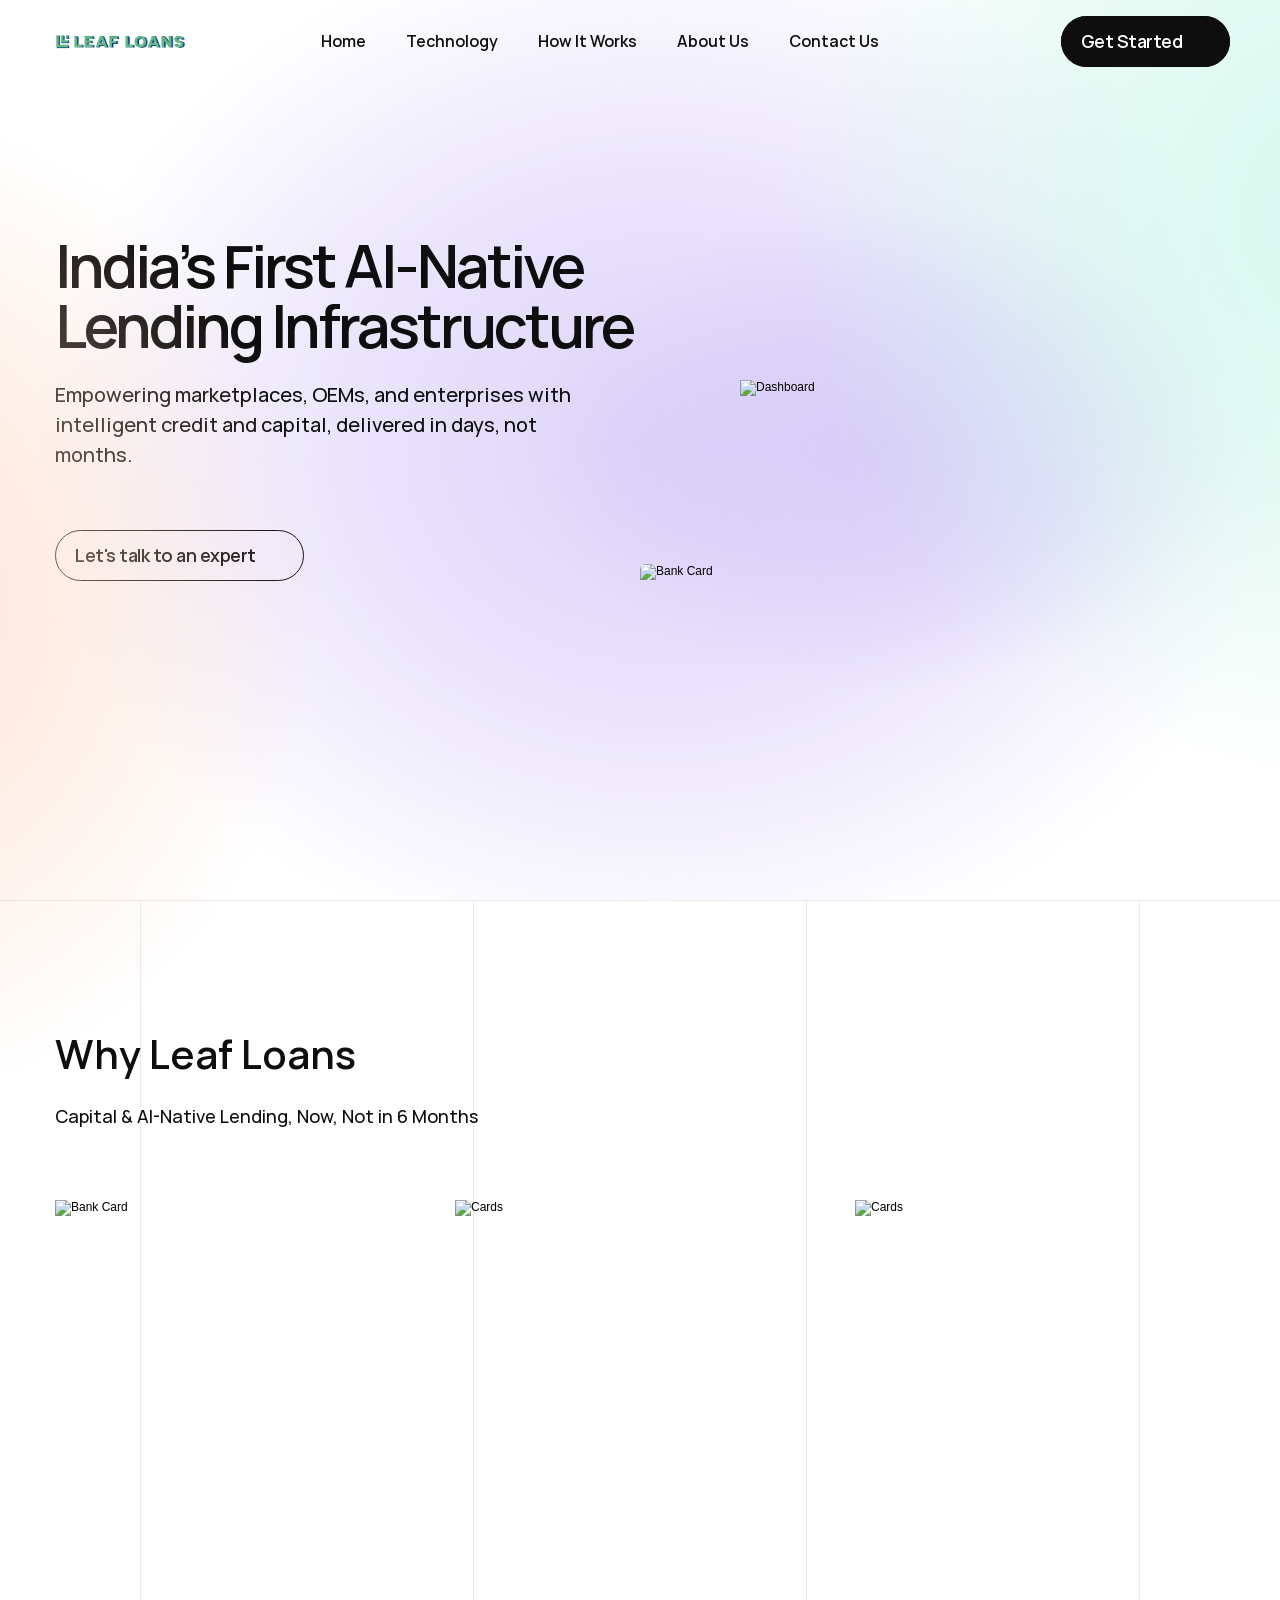
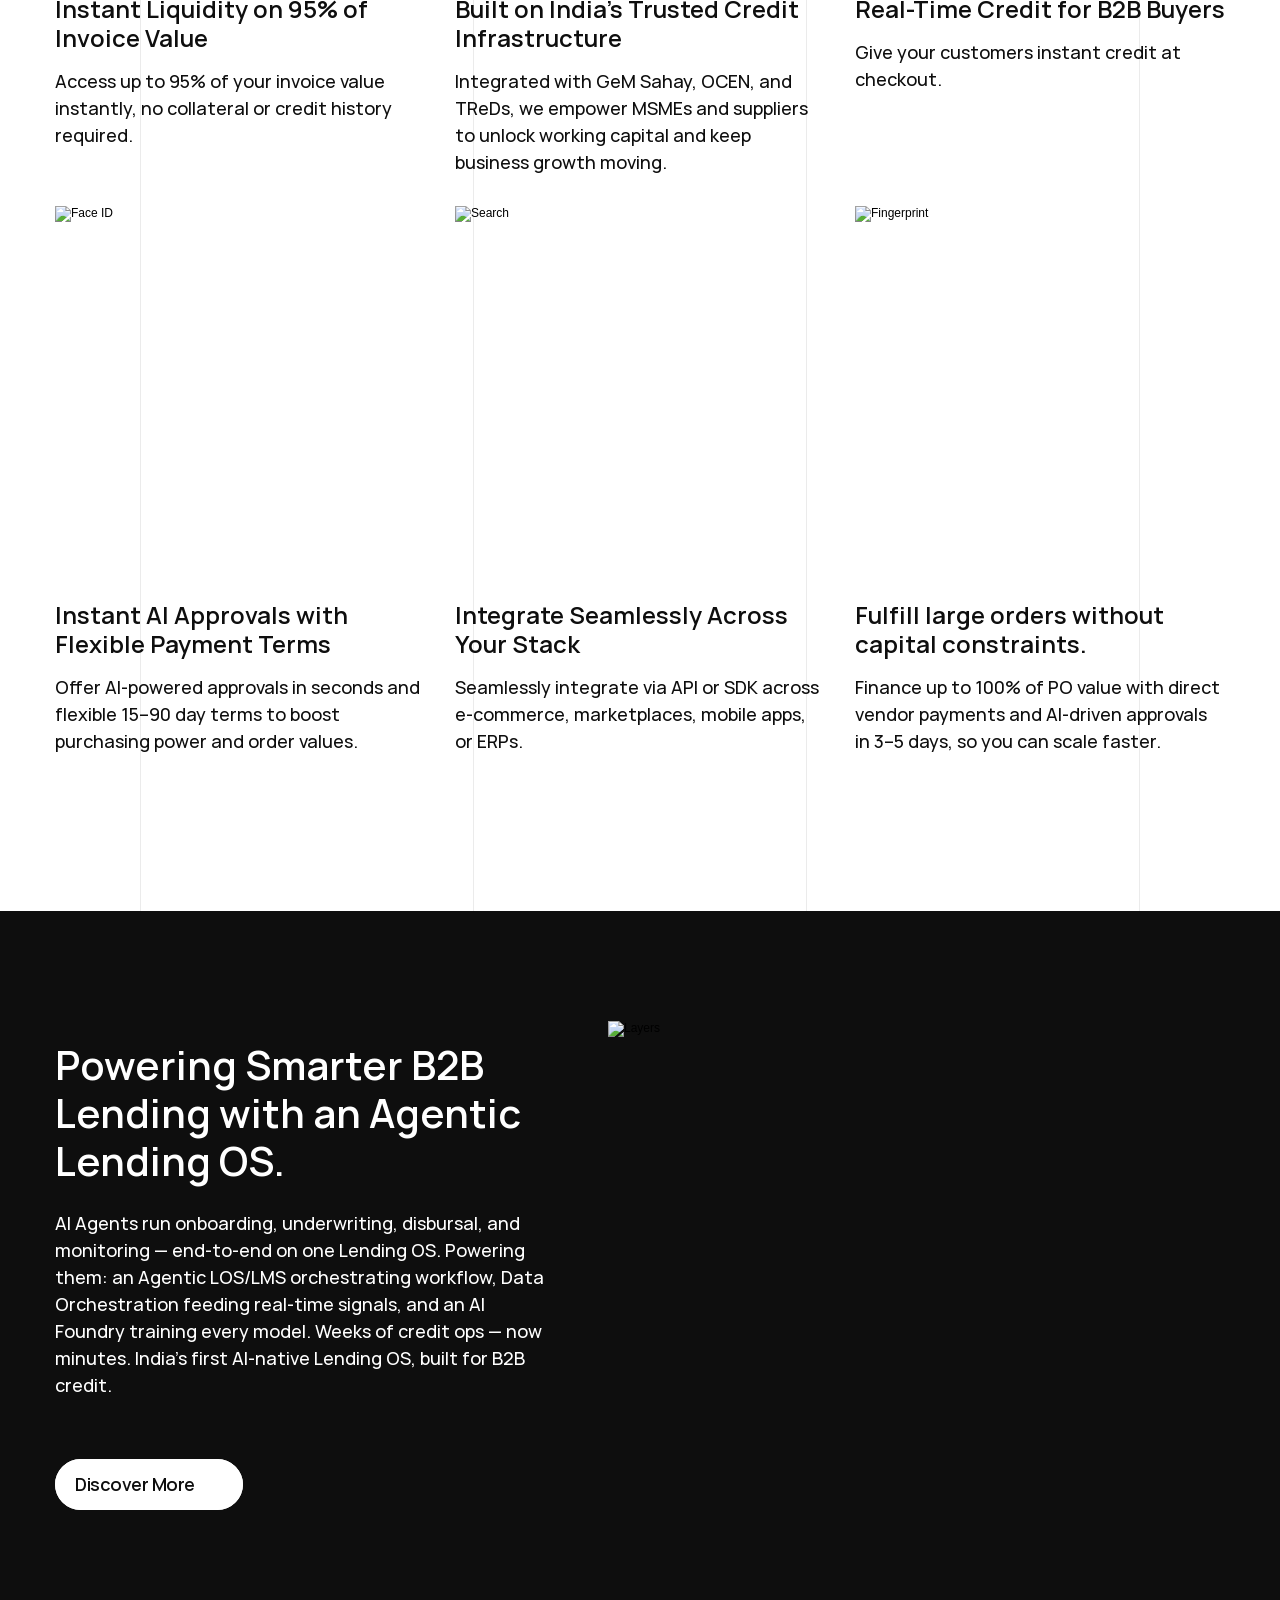
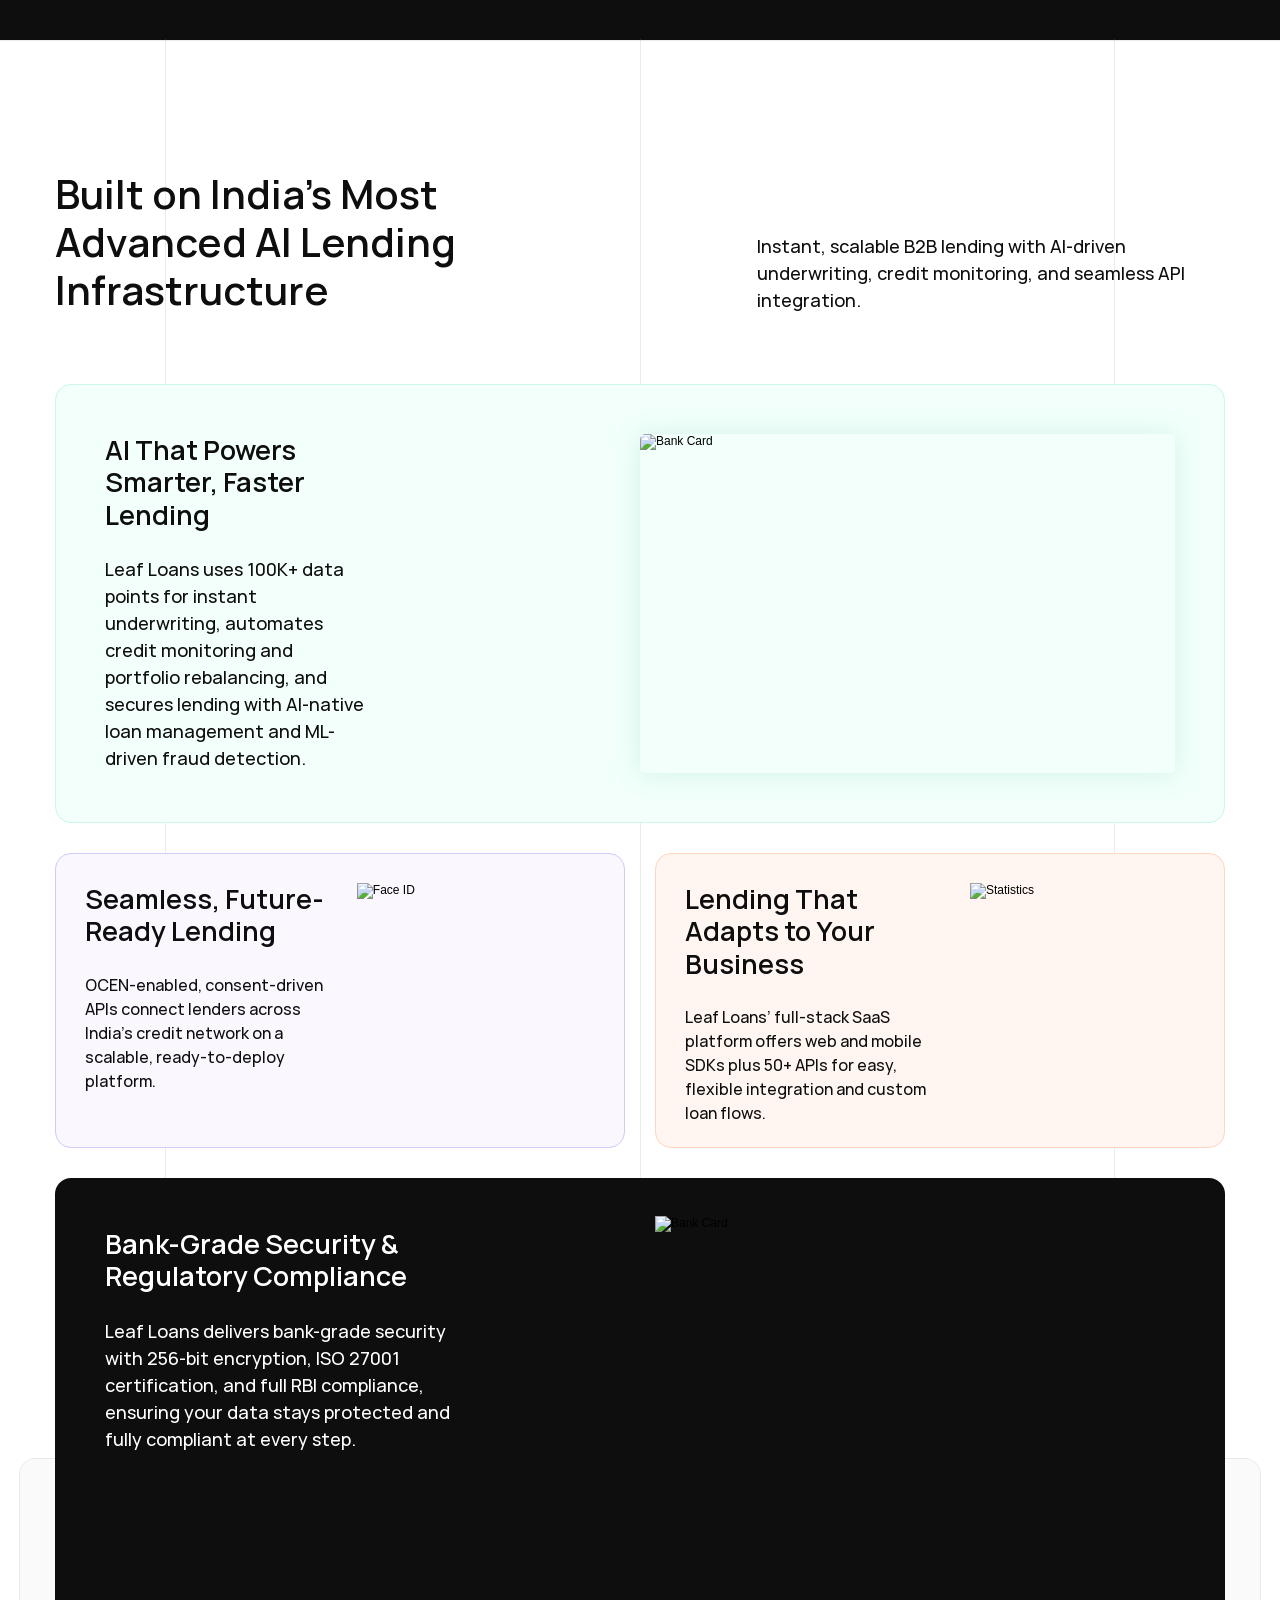
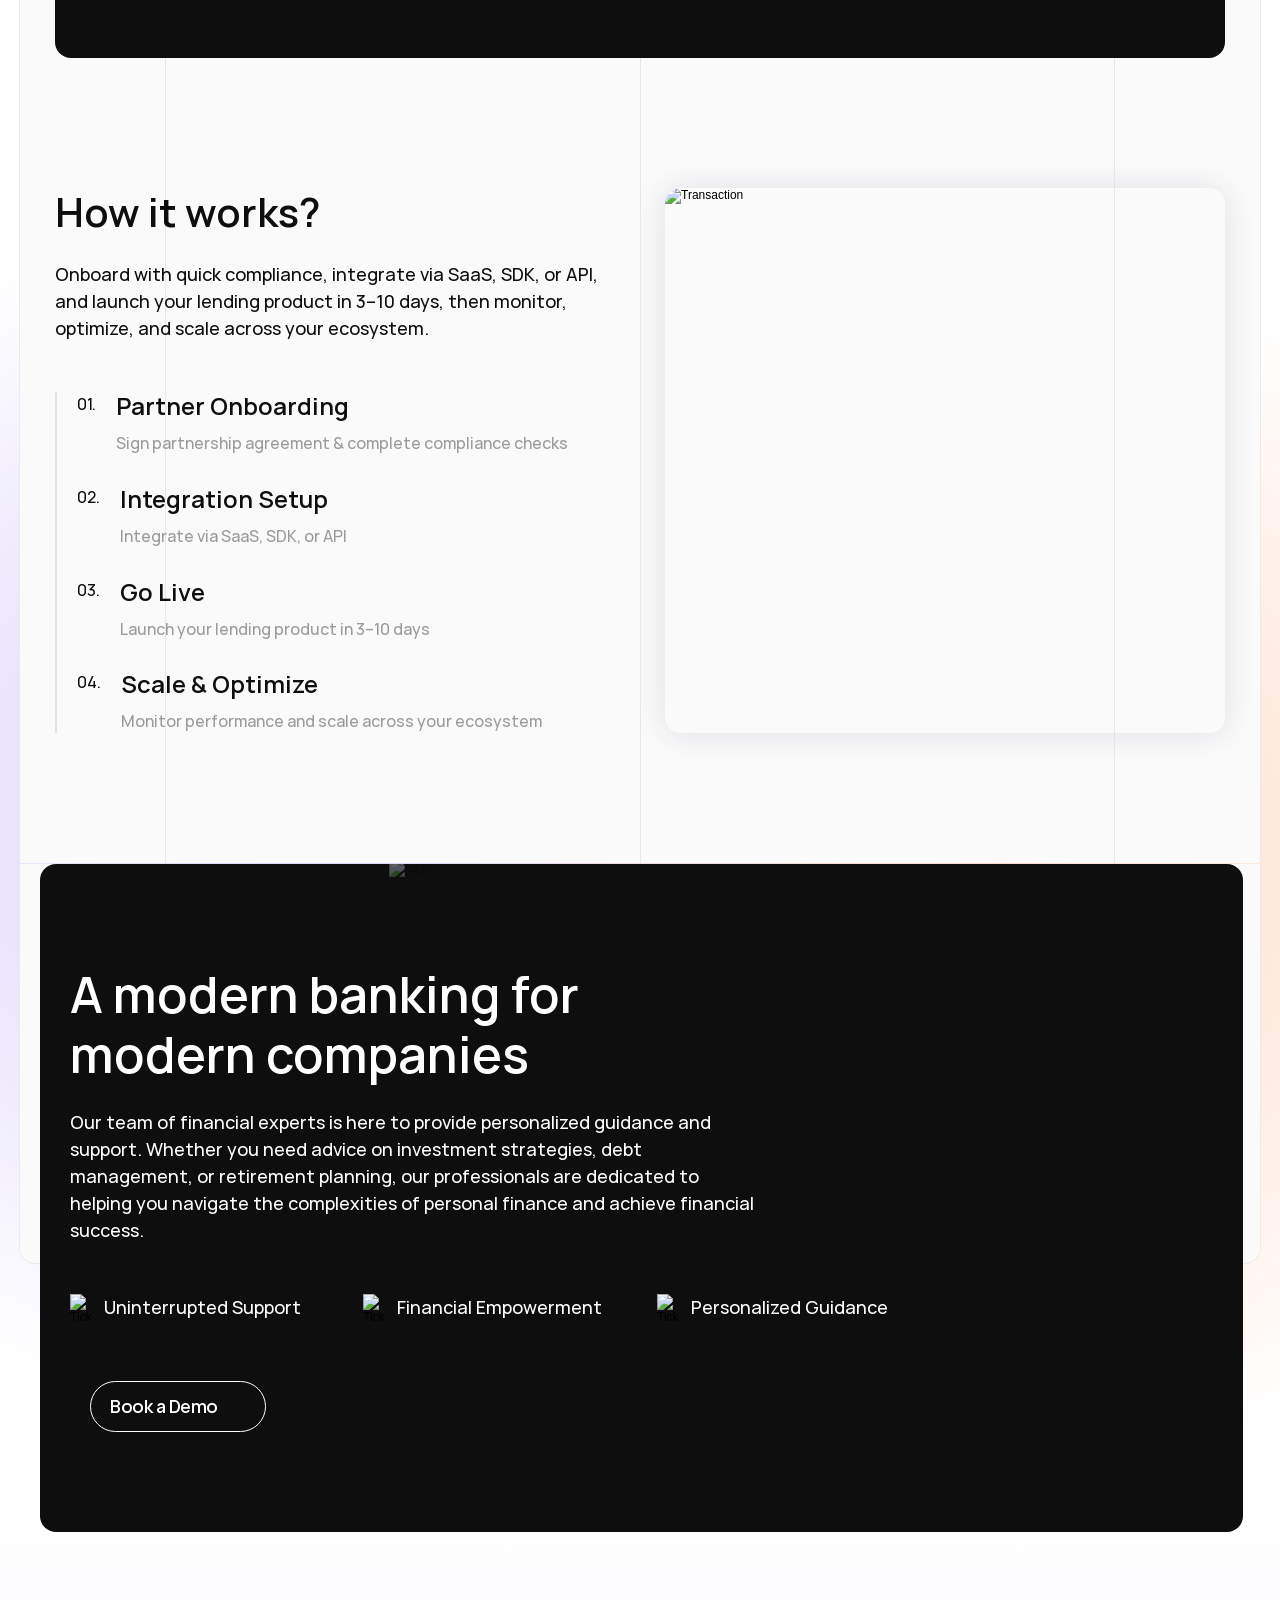
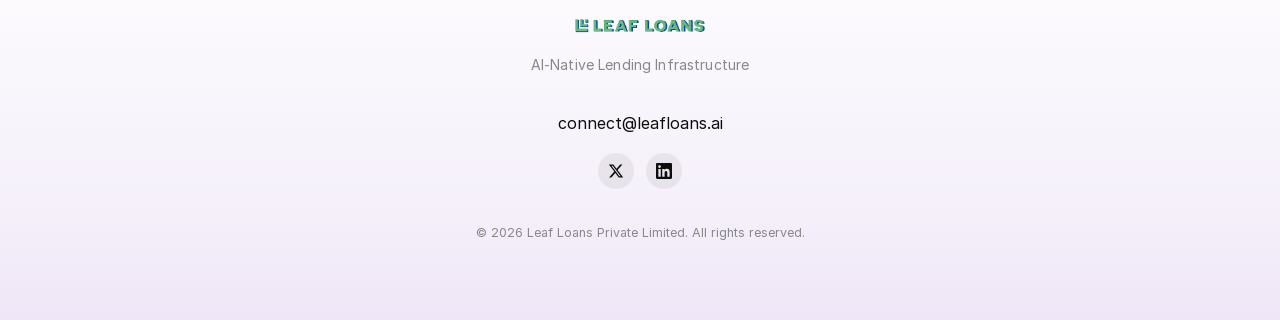
==== commit 01aecc02: "feat(landing): scroll reveals on sections, How It Works progress fill, Technology copy trim - setupS" ====
--- a/index.html
+++ b/index.html
@@ -196,7 +196,7 @@
     
     <!-- End of bodyStart -->
 	
-	<div id="main" data-framer-hydrate-v2="{&quot;routeId&quot;:&quot;augiA20Il&quot;,&quot;localeId&quot;:&quot;default&quot;,&quot;breakpoints&quot;:[{&quot;hash&quot;:&quot;72rtr7&quot;,&quot;mediaQuery&quot;:&quot;(min-width: 1280px)&quot;},{&quot;hash&quot;:&quot;u2qtnf&quot;,&quot;mediaQuery&quot;:&quot;(min-width: 992px) and (max-width: 1279.98px)&quot;},{&quot;hash&quot;:&quot;1l6qb95&quot;,&quot;mediaQuery&quot;:&quot;(max-width: 991.98px)&quot;},{&quot;hash&quot;:&quot;17p436h&quot;,&quot;mediaQuery&quot;:&quot;(min-width: 1280px)&quot;},{&quot;hash&quot;:&quot;1es0ctj&quot;,&quot;mediaQuery&quot;:&quot;(min-width: 992px) and (max-width: 1279.98px)&quot;},{&quot;hash&quot;:&quot;1taocpn&quot;,&quot;mediaQuery&quot;:&quot;(max-width: 991.98px)&quot;}]}" data-framer-ssr-released-at="2026-04-07T14:37:52.571Z" data-framer-page-optimized-at="2026-04-20T09:24:32.499Z" data-framer-generated-page=""><!--$--><!--$--><style data-framer-html-style="">:root body { background: var(--token-1e770397-8272-4d17-93ab-1a1a513b9044, rgb(255, 255, 255)); }</style><div class="framer-c4CVn framer-17p436h" data-layout-template="true" style="min-height:100vh;width:auto"><style data-framer-html-style="">html body { background: var(--token-1e770397-8272-4d17-93ab-1a1a513b9044, rgb(255, 255, 255)); }</style><div data-framer-root="" class="framer-TJ3vi framer-d6VjC framer-V6mDt framer-0EfSW framer-Hhvh2 framer-Qyn36 framer-ugtiK framer-sC9R1 framer-72rtr7" style="min-height:100vh;width:auto;display:contents"><div class="framer-1karqmi-container"><div class="ssr-variant hidden-1l6qb95 hidden-u2qtnf"><nav class="framer-7wOrN framer-kA0wi framer-bkjSs framer-q635xq framer-v-q635xq" data-framer-name="Desktop" style="background-color: var(--token-4d8666a4-d098-49e7-ac6b-ae66187e125f, rgba(255, 255, 255, 0)); width: 100%; transform: none; transform-origin: 50% 50% 0px; will-change: auto;" data-ll-default-nav="true"><div class="framer-11m1al3" data-framer-name="Base Container" style="transform: none; transform-origin: 50% 50% 0px;"><div class="framer-s30bx5" data-framer-name="Menu" style="transform: none; transform-origin: 50% 50% 0px;"><div class="framer-1mz2h3h-container" style="transform: none; transform-origin: 50% 50% 0px;"><!--$--><a as="a" class="framer-xrpI2 framer-vjq4ha framer-v-vjq4ha framer-upd6jp" data-framer-name="Default" href="./" data-framer-page-link-current="true" style="height: 100%; width: 100%; transform: none; transform-origin: 50% 50% 0px;"><div style="position:absolute;border-radius:inherit;corner-shape:inherit;top:0;right:0;bottom:0;left:0" data-framer-background-image-wrapper="true"><img decoding="auto" width="1759" height="350" sizes="200px" srcset="https://framerusercontent.com/images/1spsRB8lIPxVlTPDIyPh28mOWU.png?scale-down-to=512&amp;width=1759&amp;height=350 512w,https://framerusercontent.com/images/1spsRB8lIPxVlTPDIyPh28mOWU.png?scale-down-to=1024&amp;width=1759&amp;height=350 1024w,https://framerusercontent.com/images/1spsRB8lIPxVlTPDIyPh28mOWU.png?width=1759&amp;height=350 1759w" src="https://framerusercontent.com/images/1spsRB8lIPxVlTPDIyPh28mOWU.png?width=1759&amp;height=350" alt="Logo" style="display:block;width:100%;height:100%;border-radius:inherit;corner-shape:inherit;object-position:center;object-fit:contain"></div></a><!--/$--></div></div><nav class="framer-1jq04go" data-framer-name="Nav Links Wrapper" style="transform: none; transform-origin: 50% 50% 0px;"><div class="framer-vcew3" data-framer-name="Nav Link" data-framer-component-type="RichTextContainer" style="--extracted-r6o4lv: var(--token-ea3c7170-c0d5-4465-b600-caccb63ae8d9, rgb(14, 14, 14)); transform: none; transform-origin: 50% 50% 0px;"><p class="framer-text framer-styles-preset-16r7nt0" data-styles-preset="JVFigdM0u" style="--framer-text-color:var(--extracted-r6o4lv, var(--token-ea3c7170-c0d5-4465-b600-caccb63ae8d9, rgb(14, 14, 14)))"><!--$--><a class="framer-text framer-styles-preset-e8fzqu" data-styles-preset="MWDjvD7Nn" href="./" data-framer-page-link-current="true">Home</a><!--/$--></p></div><div class="framer-xq464e" data-framer-name="Nav Link" data-framer-component-type="RichTextContainer" style="--extracted-r6o4lv: var(--token-ea3c7170-c0d5-4465-b600-caccb63ae8d9, rgb(14, 14, 14)); transform: none; transform-origin: 50% 50% 0px;"><p class="framer-text framer-styles-preset-16r7nt0" data-styles-preset="JVFigdM0u" style="--framer-text-color:var(--extracted-r6o4lv, var(--token-ea3c7170-c0d5-4465-b600-caccb63ae8d9, rgb(14, 14, 14)))"><!--$--><a class="framer-text framer-styles-preset-e8fzqu" data-styles-preset="MWDjvD7Nn" href="./about-us">About Us</a><!--/$--></p></div><div class="framer-pj3wro" data-framer-name="Nav Link" data-framer-component-type="RichTextContainer" style="--extracted-r6o4lv: var(--token-ea3c7170-c0d5-4465-b600-caccb63ae8d9, rgb(14, 14, 14)); transform: none; transform-origin: 50% 50% 0px;"><p class="framer-text framer-styles-preset-16r7nt0" data-styles-preset="JVFigdM0u" style="--framer-text-color:var(--extracted-r6o4lv, var(--token-ea3c7170-c0d5-4465-b600-caccb63ae8d9, rgb(14, 14, 14)))"><!--$--><a class="framer-text framer-styles-preset-e8fzqu" data-styles-preset="MWDjvD7Nn" href="./our-team">Our Team</a><!--/$--></p></div><div class="framer-1uzrczh" data-framer-name="Nav Link" data-framer-component-type="RichTextContainer" style="--extracted-r6o4lv: var(--token-ea3c7170-c0d5-4465-b600-caccb63ae8d9, rgb(14, 14, 14)); transform: none; transform-origin: 50% 50% 0px;"><p class="framer-text framer-styles-preset-16r7nt0" data-styles-preset="JVFigdM0u" style="--framer-text-color:var(--extracted-r6o4lv, var(--token-ea3c7170-c0d5-4465-b600-caccb63ae8d9, rgb(14, 14, 14)))"><!--$--><a class="framer-text framer-styles-preset-e8fzqu" data-styles-preset="MWDjvD7Nn" href="./pricing">Pricing</a><!--/$--></p></div><div class="framer-zp9332" data-framer-name="Nav Link" data-framer-component-type="RichTextContainer" style="--extracted-r6o4lv: var(--token-ea3c7170-c0d5-4465-b600-caccb63ae8d9, rgb(14, 14, 14)); transform: none; transform-origin: 50% 50% 0px;"><p class="framer-text framer-styles-preset-16r7nt0" data-styles-preset="JVFigdM0u" style="--framer-text-color:var(--extracted-r6o4lv, var(--token-ea3c7170-c0d5-4465-b600-caccb63ae8d9, rgb(14, 14, 14)))"><!--$--><a class="framer-text framer-styles-preset-e8fzqu" data-styles-preset="MWDjvD7Nn" href="./services">Services</a><!--/$--></p></div><div class="framer-f6rjim-container" id="undefined-f6rjim" style="transform: none; transform-origin: 50% 50% 0px;"><nav class="framer-JNUtH framer-kA0wi framer-1cab2cv framer-v-1cab2cv" data-framer-name="Default" data-highlight="true" style="transform: none; transform-origin: 50% 50% 0px;"><div data-framer-component-type="SVG" data-framer-name="Chevron Icon" parentsize="0" _constraints="[object Object]" rotation="0" shadows="" class="framer-1w46lz6" aria-hidden="true" style="image-rendering: pixelated; flex-shrink: 0; fill: var(--token-ea3c7170-c0d5-4465-b600-caccb63ae8d9, rgb(14, 14, 14)); color: var(--token-ea3c7170-c0d5-4465-b600-caccb63ae8d9, rgb(14, 14, 14)); transform: none; transform-origin: 50% 50% 0px;"><div class="svgContainer" style="width:100%;height:100%;aspect-ratio:inherit"><svg style="width:100%;height:100%;" viewBox="0 0 24 24" preserveAspectRatio="none" width="100%" height="100%"><use href="#svg1231980477_257"></use></svg></div></div></nav></div></nav><!--$--><div class="framer-10m2lvs-container" data-framer-appear-id="10m2lvs" style="opacity: 1; transform: none; transform-origin: 50% 50% 0px;"><!--$--><a class="framer-r9xgC framer-x6Ppu framer-t247ju framer-v-t247ju framer-1rj9x61" data-border="true" data-framer-name="Desktop" href="./contact-us" style="--border-bottom-width: 1px; --border-color: var(--token-ea3c7170-c0d5-4465-b600-caccb63ae8d9, rgb(14, 14, 14)); --border-left-width: 1px; --border-right-width: 1px; --border-style: solid; --border-top-width: 1px; background-color: var(--token-ea3c7170-c0d5-4465-b600-caccb63ae8d9, rgb(14, 14, 14)); border-radius: 50px; transform: none; transform-origin: 50% 50% 0px;"><div class="framer-pcagi9" data-framer-name="Button Text" data-framer-component-type="RichTextContainer" style="--extracted-r6o4lv: var(--variable-reference-QOVUDzUQo-y6ffbQPnE); --framer-link-text-color: rgb(0, 153, 255); --framer-link-text-decoration: underline; --variable-reference-QOVUDzUQo-y6ffbQPnE: var(--token-1e770397-8272-4d17-93ab-1a1a513b9044, rgb(255, 255, 255)); --variable-reference-xOwnHyidX-y6ffbQPnE: var(--token-ea3c7170-c0d5-4465-b600-caccb63ae8d9, rgb(14, 14, 14)); transform: none; transform-origin: 50% 50% 0px;"><p class="framer-text framer-styles-preset-1uu8ksm" data-styles-preset="HGOcW4uQl" style="--framer-text-color:var(--extracted-r6o4lv, var(--variable-reference-QOVUDzUQo-y6ffbQPnE))">Get Started</p></div><div data-framer-component-type="SVG" data-framer-name="Arrow Icon" parentsize="0" _constraints="[object Object]" rotation="0" shadows="" class="framer-1rcuvup" aria-hidden="true" style="image-rendering: pixelated; flex-shrink: 0; fill: var(--token-1e770397-8272-4d17-93ab-1a1a513b9044, rgb(255, 255, 255)); color: var(--token-1e770397-8272-4d17-93ab-1a1a513b9044, rgb(255, 255, 255)); transform: none; transform-origin: 50% 50% 0px;"><div class="svgContainer" style="width:100%;height:100%;aspect-ratio:inherit"><svg style="width:100%;height:100%;" viewBox="0 0 24 24" preserveAspectRatio="none" width="100%" height="100%"><use href="#svg282045174_269"></use></svg></div></div></a><!--/$--></div><!--/$--></div></nav><nav class="framer-7wOrN framer-kA0wi framer-bkjSs framer-q635xq framer-v-g1fdcd" data-framer-name="Desktop White" style="background-color: var(--token-1e770397-8272-4d17-93ab-1a1a513b9044, rgb(255, 255, 255)); width: 100%; transform: none; transform-origin: 50% 50% 0px; will-change: auto; display: none;" data-ll-scrolled-nav="true"><div class="framer-11m1al3" data-framer-name="Base Container" style="transform: none; transform-origin: 50% 50% 0px;"><div class="framer-s30bx5" data-framer-name="Menu" style="transform: none; transform-origin: 50% 50% 0px;"><div class="framer-1mz2h3h-container" style="transform: none; transform-origin: 50% 50% 0px;"><!--$--><a as="a" class="framer-xrpI2 framer-vjq4ha framer-v-vjq4ha framer-upd6jp" data-framer-name="Default" href="./" data-framer-page-link-current="true" style="height: 100%; width: 100%; transform: none; transform-origin: 50% 50% 0px;"><div style="position:absolute;border-radius:inherit;corner-shape:inherit;top:0;right:0;bottom:0;left:0" data-framer-background-image-wrapper="true"><img decoding="auto" width="1759" height="350" sizes="154px" srcset="https://framerusercontent.com/images/1spsRB8lIPxVlTPDIyPh28mOWU.png?scale-down-to=512&amp;width=1759&amp;height=350 512w,https://framerusercontent.com/images/1spsRB8lIPxVlTPDIyPh28mOWU.png?scale-down-to=1024&amp;width=1759&amp;height=350 1024w,https://framerusercontent.com/images/1spsRB8lIPxVlTPDIyPh28mOWU.png?width=1759&amp;height=350 1759w" src="https://framerusercontent.com/images/1spsRB8lIPxVlTPDIyPh28mOWU.png?width=1759&amp;height=350" alt="Logo" style="display:block;width:100%;height:100%;border-radius:inherit;corner-shape:inherit;object-position:center;object-fit:contain"></div></a><!--/$--></div></div><nav class="framer-1jq04go" data-framer-name="Nav Links Wrapper" style="transform: none; transform-origin: 50% 50% 0px;"><div class="framer-vcew3" data-framer-name="Nav Link" data-framer-component-type="RichTextContainer" style="--extracted-r6o4lv: var(--token-ea3c7170-c0d5-4465-b600-caccb63ae8d9, rgb(14, 14, 14)); transform: none; transform-origin: 50% 50% 0px;"><p class="framer-text framer-styles-preset-16r7nt0" data-styles-preset="JVFigdM0u" style="--framer-text-color:var(--extracted-r6o4lv, var(--token-ea3c7170-c0d5-4465-b600-caccb63ae8d9, rgb(14, 14, 14)))"><!--$--><a class="framer-text framer-styles-preset-e8fzqu" data-styles-preset="MWDjvD7Nn" href="./" data-framer-page-link-current="true">Home</a><!--/$--></p></div><div class="framer-xq464e" data-framer-name="Nav Link" data-framer-component-type="RichTextContainer" style="--extracted-r6o4lv: var(--token-ea3c7170-c0d5-4465-b600-caccb63ae8d9, rgb(14, 14, 14)); transform: none; transform-origin: 50% 50% 0px;"><p class="framer-text framer-styles-preset-16r7nt0" data-styles-preset="JVFigdM0u" style="--framer-text-color:var(--extracted-r6o4lv, var(--token-ea3c7170-c0d5-4465-b600-caccb63ae8d9, rgb(14, 14, 14)))"><!--$--><a class="framer-text framer-styles-preset-e8fzqu" data-styles-preset="MWDjvD7Nn" href="./about-us">Technology</a><!--/$--></p></div><div class="framer-pj3wro" data-framer-name="Nav Link" data-framer-component-type="RichTextContainer" style="--extracted-r6o4lv: var(--token-ea3c7170-c0d5-4465-b600-caccb63ae8d9, rgb(14, 14, 14)); transform: none; transform-origin: 50% 50% 0px;"><p class="framer-text framer-styles-preset-16r7nt0" data-styles-preset="JVFigdM0u" style="--framer-text-color:var(--extracted-r6o4lv, var(--token-ea3c7170-c0d5-4465-b600-caccb63ae8d9, rgb(14, 14, 14)))"><!--$--><a class="framer-text framer-styles-preset-e8fzqu" data-styles-preset="MWDjvD7Nn" href="./our-team">How It Works</a><!--/$--></p></div><div class="framer-1uzrczh" data-framer-name="Nav Link" data-framer-component-type="RichTextContainer" style="--extracted-r6o4lv: var(--token-ea3c7170-c0d5-4465-b600-caccb63ae8d9, rgb(14, 14, 14)); transform: none; transform-origin: 50% 50% 0px;"><p class="framer-text framer-styles-preset-16r7nt0" data-styles-preset="JVFigdM0u" style="--framer-text-color:var(--extracted-r6o4lv, var(--token-ea3c7170-c0d5-4465-b600-caccb63ae8d9, rgb(14, 14, 14)))"><!--$--><a class="framer-text framer-styles-preset-e8fzqu" data-styles-preset="MWDjvD7Nn" href="./pricing">About Us</a><!--/$--></p></div><div class="framer-zp9332" data-framer-name="Nav Link" data-framer-component-type="RichTextContainer" style="--extracted-r6o4lv: var(--token-ea3c7170-c0d5-4465-b600-caccb63ae8d9, rgb(14, 14, 14)); transform: none; transform-origin: 50% 50% 0px;"><p class="framer-text framer-styles-preset-16r7nt0" data-styles-preset="JVFigdM0u" style="--framer-text-color:var(--extracted-r6o4lv, var(--token-ea3c7170-c0d5-4465-b600-caccb63ae8d9, rgb(14, 14, 14)))"><!--$--><a class="framer-text framer-styles-preset-e8fzqu" data-styles-preset="MWDjvD7Nn" href="./services">Contact Us</a><!--/$--></p></div><div class="framer-f6rjim-container" id="undefined-f6rjim" style="transform: none; transform-origin: 50% 50% 0px;"><nav class="framer-JNUtH framer-kA0wi framer-1cab2cv framer-v-1cab2cv" data-framer-name="Default" data-highlight="true" style="transform: none; transform-origin: 50% 50% 0px;"><div data-framer-component-type="SVG" data-framer-name="Chevron Icon" parentsize="0" _constraints="[object Object]" rotation="0" shadows="" class="framer-1w46lz6" aria-hidden="true" style="image-rendering: pixelated; flex-shrink: 0; fill: var(--token-ea3c7170-c0d5-4465-b600-caccb63ae8d9, rgb(14, 14, 14)); color: var(--token-ea3c7170-c0d5-4465-b600-caccb63ae8d9, rgb(14, 14, 14)); transform: none; transform-origin: 50% 50% 0px;"><div class="svgContainer" style="width:100%;height:100%;aspect-ratio:inherit"><svg style="width:100%;height:100%;" viewBox="0 0 24 24" preserveAspectRatio="none" width="100%" height="100%"><use href="#svg1231980477_257"></use></svg></div></div></nav></div></nav><!--$--><div class="framer-10m2lvs-container" data-framer-appear-id="10m2lvs" style="opacity: 1; transform: none; transform-origin: 50% 50% 0px;"><!--$--><a class="framer-r9xgC framer-x6Ppu framer-t247ju framer-v-t247ju framer-1rj9x61" data-border="true" data-framer-name="Desktop" href="./contact-us" style="--border-bottom-width: 1px; --border-color: var(--token-ea3c7170-c0d5-4465-b600-caccb63ae8d9, rgb(14, 14, 14)); --border-left-width: 1px; --border-right-width: 1px; --border-style: solid; --border-top-width: 1px; background-color: var(--token-ea3c7170-c0d5-4465-b600-caccb63ae8d9, rgb(14, 14, 14)); border-radius: 50px; transform: none; transform-origin: 50% 50% 0px;"><div class="framer-pcagi9" data-framer-name="Button Text" data-framer-component-type="RichTextContainer" style="--extracted-r6o4lv: var(--variable-reference-QOVUDzUQo-y6ffbQPnE); --framer-link-text-color: rgb(0, 153, 255); --framer-link-text-decoration: underline; --variable-reference-QOVUDzUQo-y6ffbQPnE: var(--token-1e770397-8272-4d17-93ab-1a1a513b9044, rgb(255, 255, 255)); --variable-reference-xOwnHyidX-y6ffbQPnE: var(--token-ea3c7170-c0d5-4465-b600-caccb63ae8d9, rgb(14, 14, 14)); transform: none; transform-origin: 50% 50% 0px;"><p class="framer-text framer-styles-preset-1uu8ksm" data-styles-preset="HGOcW4uQl" style="--framer-text-color:var(--extracted-r6o4lv, var(--variable-reference-QOVUDzUQo-y6ffbQPnE))">Get Started</p></div><div data-framer-component-type="SVG" data-framer-name="Arrow Icon" parentsize="0" _constraints="[object Object]" rotation="0" shadows="" class="framer-1rcuvup" aria-hidden="true" style="image-rendering: pixelated; flex-shrink: 0; fill: var(--token-1e770397-8272-4d17-93ab-1a1a513b9044, rgb(255, 255, 255)); color: var(--token-1e770397-8272-4d17-93ab-1a1a513b9044, rgb(255, 255, 255)); transform: none; transform-origin: 50% 50% 0px;"><div class="svgContainer" style="width:100%;height:100%;aspect-ratio:inherit"><svg style="width:100%;height:100%;" viewBox="0 0 24 24" preserveAspectRatio="none" width="100%" height="100%"><use href="#svg282045174_269"></use></svg></div></div></a><!--/$--></div><!--/$--></div></nav></div></div><section class="framer-3pftir" data-framer-name="Banner Section" id="banner"><div class="framer-bt7f58" data-framer-name="Base Container"><div class="framer-zh5w6h" data-framer-name="Banner Wrapper"><div class="ssr-variant hidden-1l6qb95"><div class="framer-57e55a" data-framer-name="Title" data-framer-component-type="RichTextContainer" style="will-change: transform; opacity: 1; transform: none;"><h1 class="framer-text framer-styles-preset-igz5lf" data-styles-preset="GiAiBj4cg" dir="auto" style="--framer-text-color:var(--token-ea3c7170-c0d5-4465-b600-caccb63ae8d9, rgb(14, 14, 14))">India’s First AI-Native<br/>Lending Infrastructure</h1></div></div><div class="framer-1f2jycy" data-framer-name="Bottom Wrapper"><div class="framer-fq5azv" data-framer-name="Body &amp; Buttons Wrapper"><div class="framer-14w421g" data-framer-name="Body" data-framer-component-type="RichTextContainer" style="will-change: transform; opacity: 1; transform: none;"><p class="framer-text framer-styles-preset-ip67i" data-styles-preset="x2GfQ1uLr" dir="auto" style="--framer-text-color:var(--token-ea3c7170-c0d5-4465-b600-caccb63ae8d9, rgb(14, 14, 14))">Empowering marketplaces, OEMs, and enterprises with intelligent credit and capital, delivered in days, not months.</p></div><div class="framer-oiyi01" data-framer-name="Buttons Wrapper"><!--$--><div class="ssr-variant hidden-1l6qb95"><div class="framer-1ltvie8-container" style="will-change: transform; opacity: 1; transform: none;"><!--$--><a class="framer-r9xgC framer-x6Ppu framer-t247ju framer-v-t247ju framer-1rj9x61" data-border="true" data-framer-name="Desktop" href="./contact-us" style="--border-bottom-width: 1px; --border-color: var(--token-ea3c7170-c0d5-4465-b600-caccb63ae8d9, rgb(14, 14, 14)); --border-left-width: 1px; --border-right-width: 1px; --border-style: solid; --border-top-width: 1px; background-color: var(--token-4d8666a4-d098-49e7-ac6b-ae66187e125f, rgba(255, 255, 255, 0)); border-radius: 50px; opacity: 1;"><div class="framer-pcagi9" data-framer-name="Button Text" data-framer-component-type="RichTextContainer" style="--extracted-r6o4lv: var(--variable-reference-QOVUDzUQo-y6ffbQPnE); --framer-link-text-color: rgb(0, 153, 255); --framer-link-text-decoration: underline; --variable-reference-QOVUDzUQo-y6ffbQPnE: var(--token-ea3c7170-c0d5-4465-b600-caccb63ae8d9, rgb(14, 14, 14)); --variable-reference-xOwnHyidX-y6ffbQPnE: var(--token-1e770397-8272-4d17-93ab-1a1a513b9044, rgb(255, 255, 255)); transform: none; opacity: 1;"><p class="framer-text framer-styles-preset-1uu8ksm" data-styles-preset="HGOcW4uQl" style="--framer-text-color:var(--extracted-r6o4lv, var(--variable-reference-QOVUDzUQo-y6ffbQPnE))">Let's talk to an expert</p></div><div data-framer-component-type="SVG" data-framer-name="Arrow Icon" parentsize="0" _constraints="[object Object]" rotation="0" shadows="" class="framer-1rcuvup" aria-hidden="true" style="image-rendering: pixelated; flex-shrink: 0; fill: var(--token-ea3c7170-c0d5-4465-b600-caccb63ae8d9, rgb(14, 14, 14)); color: var(--token-ea3c7170-c0d5-4465-b600-caccb63ae8d9, rgb(14, 14, 14)); opacity: 1;"><div class="svgContainer" style="width:100%;height:100%;aspect-ratio:inherit"><svg style="width:100%;height:100%;" viewBox="0 0 24 24" preserveAspectRatio="none" width="100%" height="100%"><use href="#svg282045174_269"></use></svg></div></div></a><!--/$--></div></div><!--/$--><!--$--><div class="ssr-variant hidden-1l6qb95"><div class="framer-1s6jh2n-container" style="will-change: transform; opacity: 1; transform: none;"><!--$--><a class="framer-dU4mV framer-x6Ppu framer-t791o6 framer-v-t791o6 framer-1tl2xo7" data-framer-name="Desktop" href="./book-a-demo" style="background-color: var(--token-4d8666a4-d098-49e7-ac6b-ae66187e125f, rgba(255, 255, 255, 0)); border-radius: 50px; opacity: 1;"><div class="framer-z22e7" data-framer-name="Button Text" data-framer-component-type="RichTextContainer" style="--extracted-r6o4lv: var(--token-ea3c7170-c0d5-4465-b600-caccb63ae8d9, rgb(14, 14, 14)); --framer-link-text-color: rgb(0, 153, 255); --framer-link-text-decoration: underline; transform: none; opacity: 1;"><p class="framer-text framer-styles-preset-1uu8ksm" data-styles-preset="HGOcW4uQl" style="--framer-text-color:var(--extracted-r6o4lv, var(--token-ea3c7170-c0d5-4465-b600-caccb63ae8d9, rgb(14, 14, 14)))">Get API Keys</p></div><div class="framer-1stvj8q" data-framer-name="Icon Wrapper Right" style="opacity: 1;"><div data-framer-component-type="SVG" data-framer-name="Arrow Icon" parentsize="0" _constraints="[object Object]" rotation="0" shadows="" class="framer-1rtyj8h" aria-hidden="true" style="image-rendering: pixelated; flex-shrink: 0; fill: var(--token-ea3c7170-c0d5-4465-b600-caccb63ae8d9, rgb(14, 14, 14)); color: var(--token-ea3c7170-c0d5-4465-b600-caccb63ae8d9, rgb(14, 14, 14)); opacity: 1;"><div class="svgContainer" style="width:100%;height:100%;aspect-ratio:inherit"><svg style="width:100%;height:100%;" viewBox="0 0 24 24" preserveAspectRatio="none" width="100%" height="100%"><use href="#svg282045174_269"></use></svg></div></div></div></a><!--/$--></div></div><!--/$--></div></div><div class="framer-xmdnqo hidden-1l6qb95" data-framer-name="Image Wrapper"><div class="ssr-variant hidden-u2qtnf"><div class="framer-ndnryr" data-framer-name="Image" style="will-change: transform; opacity: 1; transform: none;"><div style="position:absolute;border-radius:inherit;corner-shape:inherit;top:0;right:0;bottom:0;left:0" data-framer-background-image-wrapper="true"><img decoding="auto" width="3280" height="2040" sizes="(min-width: 1280px) min(max(max(min(max(100vw, 1px), 1200px) - 30px, 1px) / 2, 1px), 820px), (max-width: 991.98px) min(max(max(min(max(100vw, 1px), 1200px) - 30px, 1px) / 2, 1px), 820px), (min-width: 992px) and (max-width: 1279.98px) 450.9091px" srcset="https://framerusercontent.com/images/WxiqqoEQYJqLZxkh4RAsNvZ0Seg.png?scale-down-to=512&amp;width=3280&amp;height=2040 512w,https://framerusercontent.com/images/WxiqqoEQYJqLZxkh4RAsNvZ0Seg.png?scale-down-to=1024&amp;width=3280&amp;height=2040 1024w,https://framerusercontent.com/images/WxiqqoEQYJqLZxkh4RAsNvZ0Seg.png?scale-down-to=2048&amp;width=3280&amp;height=2040 2048w,https://framerusercontent.com/images/WxiqqoEQYJqLZxkh4RAsNvZ0Seg.png?width=3280&amp;height=2040 3280w" src="https://framerusercontent.com/images/WxiqqoEQYJqLZxkh4RAsNvZ0Seg.png?width=3280&amp;height=2040" alt="Dashboard" style="display:block;width:100%;height:100%;border-radius:inherit;corner-shape:inherit;object-position:center;object-fit:cover"></div></div></div><div class="ssr-variant"><div class="framer-or1obl" style="will-change: transform; opacity: 1; transform: none;"><div style="position:absolute;border-radius:inherit;corner-shape:inherit;top:0;right:0;bottom:0;left:0" data-framer-background-image-wrapper="true"><img decoding="auto" width="1000" height="636" sizes="(min-width: 1280px) 250px, (max-width: 991.98px) 250px, (min-width: 992px) and (max-width: 1279.98px) 150px" srcset="https://framerusercontent.com/images/20hcZ02kaNiQYaxSePytFVVgW8.png?scale-down-to=512&amp;width=1000&amp;height=636 512w,https://framerusercontent.com/images/20hcZ02kaNiQYaxSePytFVVgW8.png?width=1000&amp;height=636 1000w" src="https://framerusercontent.com/images/20hcZ02kaNiQYaxSePytFVVgW8.png?width=1000&amp;height=636" alt="Bank Card" style="display:block;width:100%;height:100%;border-radius:inherit;corner-shape:inherit;object-position:center;object-fit:cover"></div></div></div></div></div></div></div><div class="framer-kv0q41" data-framer-name="Gradients Wrapper"><div class="framer-hylm9e" data-framer-name="Purple Gradient"></div><div class="framer-1cj5bef" data-framer-name="Purple Gradient Small"></div><div class="framer-1qknlvf" data-framer-name="Mint Gradient"></div></div></section><section class="framer-1t1whby" data-border="true" data-framer-name="Showcases Section"><div class="framer-1woe5c4" data-framer-name="Base Container"><div class="framer-17buocj" data-framer-name="Top Wrapper"><div class="framer-1uorfho" data-framer-name="Title Wrapper"><div class="framer-1xo97wa" data-framer-name="Title" data-framer-component-type="RichTextContainer" style="will-change: transform; opacity: 1; transform: none;"><h2 class="framer-text framer-styles-preset-1ejwipq" data-styles-preset="DxBdqljmJ" style="--framer-text-color:var(--token-ea3c7170-c0d5-4465-b600-caccb63ae8d9, rgb(14, 14, 14))">Why Leaf Loans</h2></div><div class="framer-fbeqs6" data-framer-name="Body" data-framer-component-type="RichTextContainer" style="will-change: transform; opacity: 1; transform: none;"><p class="framer-text framer-styles-preset-10x1twf" data-styles-preset="VnfvcenNa" style="--framer-text-color:var(--token-ea3c7170-c0d5-4465-b600-caccb63ae8d9, rgb(14, 14, 14))">Capital &amp; AI-Native Lending, Now, Not in 6 Months</p></div></div><!--$--><div class="ssr-variant"><div class="framer-1p50p79-container hidden-1l6qb95" style="will-change: transform; opacity: 1; transform: none;"><!--$--><a class="framer-r9xgC framer-x6Ppu framer-t247ju framer-v-t247ju framer-1rj9x61" data-border="true" data-framer-name="Desktop" href="./showcases" style="--border-bottom-width: 1px; --border-color: var(--token-ea3c7170-c0d5-4465-b600-caccb63ae8d9, rgb(14, 14, 14)); --border-left-width: 1px; --border-right-width: 1px; --border-style: solid; --border-top-width: 1px; background-color: var(--token-4d8666a4-d098-49e7-ac6b-ae66187e125f, rgba(255, 255, 255, 0)); border-radius: 50px; opacity: 1;"><div class="framer-pcagi9" data-framer-name="Button Text" data-framer-component-type="RichTextContainer" style="--extracted-r6o4lv: var(--variable-reference-QOVUDzUQo-y6ffbQPnE); --framer-link-text-color: rgb(0, 153, 255); --framer-link-text-decoration: underline; --variable-reference-QOVUDzUQo-y6ffbQPnE: var(--token-ea3c7170-c0d5-4465-b600-caccb63ae8d9, rgb(14, 14, 14)); --variable-reference-xOwnHyidX-y6ffbQPnE: var(--token-1e770397-8272-4d17-93ab-1a1a513b9044, rgb(255, 255, 255)); transform: none; opacity: 1;"><p class="framer-text framer-styles-preset-1uu8ksm" data-styles-preset="HGOcW4uQl" style="--framer-text-color:var(--extracted-r6o4lv, var(--variable-reference-QOVUDzUQo-y6ffbQPnE))">Learn More</p></div><div data-framer-component-type="SVG" data-framer-name="Arrow Icon" parentsize="0" _constraints="[object Object]" rotation="0" shadows="" class="framer-1rcuvup" aria-hidden="true" style="image-rendering: pixelated; flex-shrink: 0; fill: var(--token-ea3c7170-c0d5-4465-b600-caccb63ae8d9, rgb(14, 14, 14)); color: var(--token-ea3c7170-c0d5-4465-b600-caccb63ae8d9, rgb(14, 14, 14)); opacity: 1;"><div class="svgContainer" style="width:100%;height:100%;aspect-ratio:inherit"><svg style="width:100%;height:100%;" viewBox="0 0 24 24" preserveAspectRatio="none" width="100%" height="100%"><use href="#svg282045174_269"></use></svg></div></div></a><!--/$--></div></div><!--/$--></div><div class="framer-1vqnba9"><!--$--><div class="ssr-variant hidden-1l6qb95"><!--$--><div class="ssr-variant hidden-u2qtnf"><div class="framer-bsu6yj-container" style="will-change: transform; opacity: 1; transform: none;"><!--$--><a class="framer-yLk5s framer-sC9R1 framer-Hhvh2 framer-zj7emt framer-v-zj7emt framer-a2axvd" data-framer-name="Desktop" href="./showcases/comprehensive-financial-planning-dashboard" style="width: 100%; opacity: 1;"><div class="framer-1gvocbl" data-framer-name="Thumbnail" style="opacity: 1;"><div style="position:absolute;border-radius:inherit;corner-shape:inherit;top:0;right:0;bottom:0;left:0" data-framer-background-image-wrapper="true"><img decoding="auto" loading="lazy" width="370" height="370" src="https://framerusercontent.com/images/zXCs7VqqaSuO9j0EiTk1Py0L14.png?width=370&amp;height=370" alt="Bank Card" style="display:block;width:100%;height:100%;border-radius:inherit;corner-shape:inherit;object-position:left top;object-fit:contain"></div></div><div class="framer-1oxyk3r" data-framer-name="Text Wrapper" style="opacity: 1;"><div class="framer-bzxqw6" data-framer-name="Title" data-framer-component-type="RichTextContainer" style="--extracted-1eung3n: var(--token-ea3c7170-c0d5-4465-b600-caccb63ae8d9, rgb(14, 14, 14)); transform: none; opacity: 1;"><h4 class="framer-text framer-styles-preset-yvojlz" data-styles-preset="WF6LTbcld" style="--framer-text-color:var(--extracted-1eung3n, var(--token-ea3c7170-c0d5-4465-b600-caccb63ae8d9, rgb(14, 14, 14)))">Instant Liquidity on 95% of Invoice Value</h4></div><div class="framer-hy9ryc" data-framer-name="Description" data-framer-component-type="RichTextContainer" style="--extracted-r6o4lv: var(--token-ea3c7170-c0d5-4465-b600-caccb63ae8d9, rgb(14, 14, 14)); transform: none; opacity: 1;"><p class="framer-text framer-styles-preset-10x1twf" data-styles-preset="VnfvcenNa" style="--framer-text-color:var(--extracted-r6o4lv, var(--token-ea3c7170-c0d5-4465-b600-caccb63ae8d9, rgb(14, 14, 14)))">Access up to 95% of your invoice value instantly, no collateral or credit history required.</p></div></div></a><!--/$--></div></div><!--/$--><!--$--><div class="ssr-variant"><div class="framer-bsu6yj-container" style="will-change: transform; opacity: 1; transform: none;"><!--$--><a class="framer-yLk5s framer-sC9R1 framer-Hhvh2 framer-zj7emt framer-v-zj7emt framer-a2axvd" data-framer-name="Desktop" href="./showcases/assign-card-nicknames-to-segment-your-spending" style="width: 100%; opacity: 1;"><div class="framer-1gvocbl" data-framer-name="Thumbnail" style="opacity: 1;"><div style="position:absolute;border-radius:inherit;corner-shape:inherit;top:0;right:0;bottom:0;left:0" data-framer-background-image-wrapper="true"><img decoding="auto" width="740" height="740" sizes="(min-width: 1280px) min(370px, 370px), (min-width: 992px) and (max-width: 1279.98px) min(291.6667px, 370px), (max-width: 991.98px) min(370px, 370px)" srcset="https://framerusercontent.com/images/LrUAd8IeayXFfJ3VtnsEw9w.png?scale-down-to=512&amp;width=740&amp;height=740 512w,https://framerusercontent.com/images/LrUAd8IeayXFfJ3VtnsEw9w.png?width=740&amp;height=740 740w" src="https://framerusercontent.com/images/LrUAd8IeayXFfJ3VtnsEw9w.png?width=740&amp;height=740" alt="Cards" style="display:block;width:100%;height:100%;border-radius:inherit;corner-shape:inherit;object-position:left top;object-fit:contain"></div></div><div class="framer-1oxyk3r" data-framer-name="Text Wrapper" style="opacity: 1;"><div class="framer-bzxqw6" data-framer-name="Title" data-framer-component-type="RichTextContainer" style="--extracted-1eung3n: var(--token-ea3c7170-c0d5-4465-b600-caccb63ae8d9, rgb(14, 14, 14)); transform: none; opacity: 1;"><h4 class="framer-text framer-styles-preset-yvojlz" data-styles-preset="WF6LTbcld" style="--framer-text-color:var(--extracted-1eung3n, var(--token-ea3c7170-c0d5-4465-b600-caccb63ae8d9, rgb(14, 14, 14)))">Built on India’s Trusted Credit Infrastructure</h4></div><div class="framer-hy9ryc" data-framer-name="Description" data-framer-component-type="RichTextContainer" style="--extracted-r6o4lv: var(--token-ea3c7170-c0d5-4465-b600-caccb63ae8d9, rgb(14, 14, 14)); transform: none; opacity: 1;"><p class="framer-text framer-styles-preset-10x1twf" data-styles-preset="VnfvcenNa" style="--framer-text-color:var(--extracted-r6o4lv, var(--token-ea3c7170-c0d5-4465-b600-caccb63ae8d9, rgb(14, 14, 14)))">Integrated with GeM Sahay, OCEN, and TReDs, we empower MSMEs and suppliers to unlock working capital and keep business growth moving.</p></div></div></a><!--/$--></div></div><!--/$--><!--$--><div class="ssr-variant"><div class="framer-bsu6yj-container" style="will-change: transform; opacity: 1; transform: none;"><!--$--><a class="framer-yLk5s framer-sC9R1 framer-Hhvh2 framer-zj7emt framer-v-zj7emt framer-a2axvd" data-framer-name="Desktop" href="./showcases/create-and-name-accounts-for-any-purpose" style="width: 100%; opacity: 1;"><div class="framer-1gvocbl" data-framer-name="Thumbnail" style="opacity: 1;"><div style="position:absolute;border-radius:inherit;corner-shape:inherit;top:0;right:0;bottom:0;left:0" data-framer-background-image-wrapper="true"><img decoding="auto" width="1480" height="1480" sizes="(min-width: 1280px) min(370px, 370px), (min-width: 992px) and (max-width: 1279.98px) min(291.6667px, 370px), (max-width: 991.98px) min(370px, 370px)" srcset="https://framerusercontent.com/images/VU0tCexWHcuoYOSGDzMuI5g1bA.png?scale-down-to=512&amp;width=1480&amp;height=1480 512w,https://framerusercontent.com/images/VU0tCexWHcuoYOSGDzMuI5g1bA.png?scale-down-to=1024&amp;width=1480&amp;height=1480 1024w,https://framerusercontent.com/images/VU0tCexWHcuoYOSGDzMuI5g1bA.png?width=1480&amp;height=1480 1480w" src="https://framerusercontent.com/images/VU0tCexWHcuoYOSGDzMuI5g1bA.png?width=1480&amp;height=1480" alt="Cards" style="display:block;width:100%;height:100%;border-radius:inherit;corner-shape:inherit;object-position:left top;object-fit:contain"></div></div><div class="framer-1oxyk3r" data-framer-name="Text Wrapper" style="opacity: 1;"><div class="framer-bzxqw6" data-framer-name="Title" data-framer-component-type="RichTextContainer" style="--extracted-1eung3n: var(--token-ea3c7170-c0d5-4465-b600-caccb63ae8d9, rgb(14, 14, 14)); transform: none; opacity: 1;"><h4 class="framer-text framer-styles-preset-yvojlz" data-styles-preset="WF6LTbcld" style="--framer-text-color:var(--extracted-1eung3n, var(--token-ea3c7170-c0d5-4465-b600-caccb63ae8d9, rgb(14, 14, 14)))">Real-Time Credit for B2B Buyers</h4></div><div class="framer-hy9ryc" data-framer-name="Description" data-framer-component-type="RichTextContainer" style="--extracted-r6o4lv: var(--token-ea3c7170-c0d5-4465-b600-caccb63ae8d9, rgb(14, 14, 14)); transform: none; opacity: 1;"><p class="framer-text framer-styles-preset-10x1twf" data-styles-preset="VnfvcenNa" style="--framer-text-color:var(--extracted-r6o4lv, var(--token-ea3c7170-c0d5-4465-b600-caccb63ae8d9, rgb(14, 14, 14)))">Give your customers instant credit at checkout.</p></div></div></a><!--/$--></div></div><!--/$--><!--$--><div class="ssr-variant"><div class="framer-bsu6yj-container" style="will-change: transform; opacity: 1; transform: none;"><!--$--><a class="framer-yLk5s framer-sC9R1 framer-Hhvh2 framer-zj7emt framer-v-zj7emt framer-a2axvd" data-framer-name="Desktop" href="./showcases/one-tap-away-with-native-ios-and-android-apps" style="width: 100%; opacity: 1;"><div class="framer-1gvocbl" data-framer-name="Thumbnail" style="opacity: 1;"><div style="position:absolute;border-radius:inherit;corner-shape:inherit;top:0;right:0;bottom:0;left:0" data-framer-background-image-wrapper="true"><img decoding="auto" width="740" height="740" sizes="(min-width: 1280px) min(370px, 370px), (min-width: 992px) and (max-width: 1279.98px) min(291.6667px, 370px), (max-width: 991.98px) min(370px, 370px)" srcset="https://framerusercontent.com/images/SOeNA7P4iljvZcEGnp1um4FWZTY.png?scale-down-to=512&amp;width=740&amp;height=740 512w,https://framerusercontent.com/images/SOeNA7P4iljvZcEGnp1um4FWZTY.png?width=740&amp;height=740 740w" src="https://framerusercontent.com/images/SOeNA7P4iljvZcEGnp1um4FWZTY.png?width=740&amp;height=740" alt="Face ID" style="display:block;width:100%;height:100%;border-radius:inherit;corner-shape:inherit;object-position:left top;object-fit:contain"></div></div><div class="framer-1oxyk3r" data-framer-name="Text Wrapper" style="opacity: 1;"><div class="framer-bzxqw6" data-framer-name="Title" data-framer-component-type="RichTextContainer" style="--extracted-1eung3n: var(--token-ea3c7170-c0d5-4465-b600-caccb63ae8d9, rgb(14, 14, 14)); transform: none; opacity: 1;"><h4 class="framer-text framer-styles-preset-yvojlz" data-styles-preset="WF6LTbcld" style="--framer-text-color:var(--extracted-1eung3n, var(--token-ea3c7170-c0d5-4465-b600-caccb63ae8d9, rgb(14, 14, 14)))">Instant AI Approvals with Flexible Payment Terms</h4></div><div class="framer-hy9ryc" data-framer-name="Description" data-framer-component-type="RichTextContainer" style="--extracted-r6o4lv: var(--token-ea3c7170-c0d5-4465-b600-caccb63ae8d9, rgb(14, 14, 14)); transform: none; opacity: 1;"><p class="framer-text framer-styles-preset-10x1twf" data-styles-preset="VnfvcenNa" style="--framer-text-color:var(--extracted-r6o4lv, var(--token-ea3c7170-c0d5-4465-b600-caccb63ae8d9, rgb(14, 14, 14)))">Offer AI-powered approvals in seconds and flexible 15–90 day terms to boost purchasing power and order values.</p></div></div></a><!--/$--></div></div><!--/$--><!--$--><div class="ssr-variant"><div class="framer-bsu6yj-container" style="will-change: transform; opacity: 1; transform: none;"><!--$--><a class="framer-yLk5s framer-sC9R1 framer-Hhvh2 framer-zj7emt framer-v-zj7emt framer-a2axvd" data-framer-name="Desktop" href="./showcases/search-for-nearly-anything-from-any-page" style="width: 100%; opacity: 1;"><div class="framer-1gvocbl" data-framer-name="Thumbnail" style="opacity: 1;"><div style="position:absolute;border-radius:inherit;corner-shape:inherit;top:0;right:0;bottom:0;left:0" data-framer-background-image-wrapper="true"><img decoding="auto" width="740" height="740" sizes="(min-width: 1280px) min(370px, 370px), (min-width: 992px) and (max-width: 1279.98px) min(291.6667px, 370px)" srcset="https://framerusercontent.com/images/3m6uR6ASo7XljnG5slLUEGCWw.png?scale-down-to=512&amp;width=740&amp;height=740 512w,https://framerusercontent.com/images/3m6uR6ASo7XljnG5slLUEGCWw.png?width=740&amp;height=740 740w" src="https://framerusercontent.com/images/3m6uR6ASo7XljnG5slLUEGCWw.png?width=740&amp;height=740" alt="Search" style="display:block;width:100%;height:100%;border-radius:inherit;corner-shape:inherit;object-position:left top;object-fit:contain"></div></div><div class="framer-1oxyk3r" data-framer-name="Text Wrapper" style="opacity: 1;"><div class="framer-bzxqw6" data-framer-name="Title" data-framer-component-type="RichTextContainer" style="--extracted-1eung3n: var(--token-ea3c7170-c0d5-4465-b600-caccb63ae8d9, rgb(14, 14, 14)); transform: none; opacity: 1;"><h4 class="framer-text framer-styles-preset-yvojlz" data-styles-preset="WF6LTbcld" style="--framer-text-color:var(--extracted-1eung3n, var(--token-ea3c7170-c0d5-4465-b600-caccb63ae8d9, rgb(14, 14, 14)))">Integrate Seamlessly Across Your Stack</h4></div><div class="framer-hy9ryc" data-framer-name="Description" data-framer-component-type="RichTextContainer" style="--extracted-r6o4lv: var(--token-ea3c7170-c0d5-4465-b600-caccb63ae8d9, rgb(14, 14, 14)); transform: none; opacity: 1;"><p class="framer-text framer-styles-preset-10x1twf" data-styles-preset="VnfvcenNa" style="--framer-text-color:var(--extracted-r6o4lv, var(--token-ea3c7170-c0d5-4465-b600-caccb63ae8d9, rgb(14, 14, 14)))">Seamlessly integrate via API or SDK across e-commerce, marketplaces, mobile apps, or ERPs.</p></div></div></a><!--/$--></div></div><!--/$--><!--$--><div class="ssr-variant"><div class="framer-bsu6yj-container" style="will-change: transform; opacity: 1; transform: none;"><!--$--><a class="framer-yLk5s framer-sC9R1 framer-Hhvh2 framer-zj7emt framer-v-zj7emt framer-a2axvd" data-framer-name="Desktop" href="./showcases/use-touch-id-for-desktop-login" style="width: 100%; opacity: 1;"><div class="framer-1gvocbl" data-framer-name="Thumbnail" style="opacity: 1;"><div style="position:absolute;border-radius:inherit;corner-shape:inherit;top:0;right:0;bottom:0;left:0" data-framer-background-image-wrapper="true"><img decoding="auto" width="740" height="740" sizes="(min-width: 1280px) min(370px, 370px), (min-width: 992px) and (max-width: 1279.98px) min(291.6667px, 370px)" srcset="https://framerusercontent.com/images/ggz8y7y1yX9mmGbUXz1vU1b8Dj4.png?scale-down-to=512&amp;width=740&amp;height=740 512w,https://framerusercontent.com/images/ggz8y7y1yX9mmGbUXz1vU1b8Dj4.png?width=740&amp;height=740 740w" src="https://framerusercontent.com/images/ggz8y7y1yX9mmGbUXz1vU1b8Dj4.png?width=740&amp;height=740" alt="Fingerprint" style="display:block;width:100%;height:100%;border-radius:inherit;corner-shape:inherit;object-position:left top;object-fit:contain"></div></div><div class="framer-1oxyk3r" data-framer-name="Text Wrapper" style="opacity: 1;"><div class="framer-bzxqw6" data-framer-name="Title" data-framer-component-type="RichTextContainer" style="--extracted-1eung3n: var(--token-ea3c7170-c0d5-4465-b600-caccb63ae8d9, rgb(14, 14, 14)); transform: none; opacity: 1;"><h4 class="framer-text framer-styles-preset-yvojlz" data-styles-preset="WF6LTbcld" style="--framer-text-color:var(--extracted-1eung3n, var(--token-ea3c7170-c0d5-4465-b600-caccb63ae8d9, rgb(14, 14, 14)))">Fulfill large orders without capital constraints.</h4></div><div class="framer-hy9ryc" data-framer-name="Description" data-framer-component-type="RichTextContainer" style="--extracted-r6o4lv: var(--token-ea3c7170-c0d5-4465-b600-caccb63ae8d9, rgb(14, 14, 14)); transform: none; opacity: 1;"><p class="framer-text framer-styles-preset-10x1twf" data-styles-preset="VnfvcenNa" style="--framer-text-color:var(--extracted-r6o4lv, var(--token-ea3c7170-c0d5-4465-b600-caccb63ae8d9, rgb(14, 14, 14)))">Finance up to 100% of PO value with direct vendor payments and AI-driven approvals in 3–5 days, so you can scale faster.</p></div></div></a><!--/$--></div></div><!--/$--></div><!--/$--></div></div><div class="framer-14egzjp hidden-1l6qb95" data-framer-name="Dividers Wrapper"><div class="framer-yw2tst" data-framer-name="Divider"></div><div class="framer-qnmmq5" data-framer-name="Divider"></div><div class="framer-1pib1g7" data-framer-name="Divider"></div><div class="framer-ynwcr1" data-framer-name="Divider"></div></div></section><section class="framer-17b9u1y" data-framer-name="Blog Section"><div class="framer-uwtfa4" data-framer-name="Base Container"><div class="framer-ic1jaz" data-framer-name="Top Wrapper"><div class="framer-1qf2q0a" data-framer-name="Title Wrapper"><div class="framer-11k43pr" data-framer-name="Title" data-framer-component-type="RichTextContainer" style="will-change: transform; opacity: 1; transform: none;"><h2 class="framer-text framer-styles-preset-1ejwipq" data-styles-preset="DxBdqljmJ" style="--framer-text-color:var(--token-1e770397-8272-4d17-93ab-1a1a513b9044, rgb(255, 255, 255))">Powering Smarter B2B Lending with an Agentic Lending OS. From Onboarding to Monitoring, AI-Driven End-to-End.</h2></div><div class="framer-16pkib4" data-framer-name="Body" data-framer-component-type="RichTextContainer" style="will-change: transform; opacity: 1; transform: none;"><p class="framer-text framer-styles-preset-10x1twf" data-styles-preset="VnfvcenNa" style="--framer-text-color:var(--token-1e770397-8272-4d17-93ab-1a1a513b9044, rgb(255, 255, 255))">AI Agents run the Lending OS end-to-end. Powering them: an Agentic LOS/LMS orchestrating workflow, Data Orchestration feeding real-time signals, and an AI Foundry training every model. Weeks of credit ops — now minutes. India’s first AI-native Lending OS, built for B2B credit.</p></div></div><!--$--><div class="ssr-variant hidden-1l6qb95"><div class="framer-ztkx57-container" style="will-change: transform; opacity: 1; transform: none;"><!--$--><a class="framer-r9xgC framer-x6Ppu framer-t247ju framer-v-t247ju framer-1rj9x61" data-border="true" data-framer-name="Desktop" href="./blog" style="--border-bottom-width: 1px; --border-color: var(--token-1e770397-8272-4d17-93ab-1a1a513b9044, rgb(255, 255, 255)); --border-left-width: 1px; --border-right-width: 1px; --border-style: solid; --border-top-width: 1px; background-color: var(--token-1e770397-8272-4d17-93ab-1a1a513b9044, rgb(255, 255, 255)); border-radius: 50px; opacity: 1;"><div class="framer-pcagi9" data-framer-name="Button Text" data-framer-component-type="RichTextContainer" style="--extracted-r6o4lv: var(--variable-reference-QOVUDzUQo-y6ffbQPnE); --framer-link-text-color: rgb(0, 153, 255); --framer-link-text-decoration: underline; --variable-reference-QOVUDzUQo-y6ffbQPnE: var(--token-ea3c7170-c0d5-4465-b600-caccb63ae8d9, rgb(14, 14, 14)); --variable-reference-xOwnHyidX-y6ffbQPnE: var(--token-1e770397-8272-4d17-93ab-1a1a513b9044, rgb(255, 255, 255)); transform: none; opacity: 1;"><p class="framer-text framer-styles-preset-1uu8ksm" data-styles-preset="HGOcW4uQl" style="--framer-text-color:var(--extracted-r6o4lv, var(--variable-reference-QOVUDzUQo-y6ffbQPnE))">Discover More</p></div><div data-framer-component-type="SVG" data-framer-name="Arrow Icon" parentsize="0" _constraints="[object Object]" rotation="0" shadows="" class="framer-1rcuvup" aria-hidden="true" style="image-rendering: pixelated; flex-shrink: 0; fill: var(--token-ea3c7170-c0d5-4465-b600-caccb63ae8d9, rgb(14, 14, 14)); color: var(--token-ea3c7170-c0d5-4465-b600-caccb63ae8d9, rgb(14, 14, 14)); opacity: 1;"><div class="svgContainer" style="width:100%;height:100%;aspect-ratio:inherit"><svg style="width:100%;height:100%;" viewBox="0 0 24 24" preserveAspectRatio="none" width="100%" height="100%"><use href="#svg282045174_269"></use></svg></div></div></a><!--/$--></div></div><!--/$--></div></div><div class="framer-83nw7b" data-framer-name="Image Wrapper"><div class="ssr-variant hidden-1l6qb95 hidden-u2qtnf"><div class="framer-37c709" style="will-change: transform; opacity: 1; transform: none;"><div style="position:absolute;border-radius:inherit;corner-shape:inherit;top:0;right:0;bottom:0;left:0" data-framer-background-image-wrapper="true"><img decoding="auto" loading="lazy" width="3264" height="3096" sizes="(min-width: 1280px) calc(min(100vw * 0.5734, 800px) * 0.8249), (min-width: 992px) and (max-width: 1279.98px) 539.5px" srcset="https://framerusercontent.com/images/1wPv2d60MDYKfSmavaZfPb3ko.png?scale-down-to=512&amp;width=3264&amp;height=3096 512w,https://framerusercontent.com/images/1wPv2d60MDYKfSmavaZfPb3ko.png?scale-down-to=1024&amp;width=3264&amp;height=3096 1024w,https://framerusercontent.com/images/1wPv2d60MDYKfSmavaZfPb3ko.png?scale-down-to=2048&amp;width=3264&amp;height=3096 2048w,https://framerusercontent.com/images/1wPv2d60MDYKfSmavaZfPb3ko.png?width=3264&amp;height=3096 3264w" src="https://framerusercontent.com/images/1wPv2d60MDYKfSmavaZfPb3ko.png?width=3264&amp;height=3096" alt="Layers" style="display:block;width:100%;height:100%;border-radius:inherit;corner-shape:inherit;object-position:left bottom;object-fit:contain"></div></div></div></div></section><section class="framer-1uzahbd" data-border="true" data-framer-name="Grid Section"><div class="framer-1buy8na" data-framer-name="Base Container"><div class="framer-jpsys9" data-framer-name="Title Wrapper"><div class="framer-17gmnli" data-framer-name="Title" data-framer-component-type="RichTextContainer" style="will-change: transform; opacity: 1; transform: none;"><h2 class="framer-text framer-styles-preset-1ejwipq" data-styles-preset="DxBdqljmJ" style="--framer-text-color:var(--token-ea3c7170-c0d5-4465-b600-caccb63ae8d9, rgb(14, 14, 14))">Built on India’s Most Advanced AI Lending Infrastructure</h2></div><div class="framer-1l9q24h" data-framer-name="Body" data-framer-component-type="RichTextContainer" style="will-change: transform; opacity: 1; transform: none;"><p class="framer-text framer-styles-preset-10x1twf" data-styles-preset="VnfvcenNa" style="--framer-text-color:var(--token-ea3c7170-c0d5-4465-b600-caccb63ae8d9, rgb(14, 14, 14))">Instant, scalable B2B lending with AI-driven underwriting, credit monitoring, and seamless API integration.</p></div></div><div class="framer-12xesif" data-framer-name="Cards Grid"><div class="framer-16901bs" data-border="true" data-framer-name="Card" style="will-change: transform; opacity: 1; transform: none;"><div class="framer-1m5k3jc" data-framer-name="Text &amp; Button Wrapper"><div class="framer-1li0zxj" data-framer-name="Title Wrapper"><div class="framer-1hqfru9" data-framer-name="Title" data-framer-component-type="RichTextContainer" style="transform:none"><h3 class="framer-text framer-styles-preset-10qcz3q" data-styles-preset="YXaG9a31l" dir="auto" style="--framer-text-color:var(--token-ea3c7170-c0d5-4465-b600-caccb63ae8d9, rgb(14, 14, 14))">AI That Powers Smarter, Faster Lending</h3></div><div class="framer-vpapqq" data-framer-name="Body" data-framer-component-type="RichTextContainer" style="transform:none"><p class="framer-text framer-styles-preset-10x1twf" data-styles-preset="VnfvcenNa" dir="auto" style="--framer-text-color:var(--token-ea3c7170-c0d5-4465-b600-caccb63ae8d9, rgb(14, 14, 14))">Leaf Loans uses 100K+ data points for instant underwriting, automates credit monitoring and portfolio rebalancing, and secures lending with AI-native loan management and ML-driven fraud detection.</p></div></div><!--$--><div class="ssr-variant hidden-1l6qb95"><div class="framer-k7ij4n-container"><!--$--><a class="framer-O20u5 framer-13ugxyy framer-v-13ugxyy framer-cnnmcw" data-border="true" data-framer-name="Desktop" href="./book-a-demo" style="--border-bottom-width: 1px; --border-color: var(--token-ea3c7170-c0d5-4465-b600-caccb63ae8d9, rgb(14, 14, 14)); --border-left-width: 1px; --border-right-width: 1px; --border-style: solid; --border-top-width: 1px; background-color: var(--token-ea3c7170-c0d5-4465-b600-caccb63ae8d9, rgb(14, 14, 14)); border-radius: 100px; opacity: 1;"><div data-framer-component-type="SVG" data-framer-name="Arrow Icon" parentsize="0" _constraints="[object Object]" rotation="0" shadows="" class="framer-dcs91c" aria-hidden="true" style="image-rendering: pixelated; flex-shrink: 0; fill: var(--token-1e770397-8272-4d17-93ab-1a1a513b9044, rgb(255, 255, 255)); color: var(--token-1e770397-8272-4d17-93ab-1a1a513b9044, rgb(255, 255, 255)); transform: rotate(45deg); opacity: 1;"><div class="svgContainer" style="width:100%;height:100%;aspect-ratio:inherit"><svg style="width:100%;height:100%;" viewBox="0 0 24 24" preserveAspectRatio="none" width="100%" height="100%"><use href="#svg282045174_269"></use></svg></div></div></a><!--/$--></div></div><!--/$--></div><div class="ssr-variant"><div class="framer-85jq5e"><div style="position:absolute;border-radius:inherit;corner-shape:inherit;top:0;right:0;bottom:0;left:0" data-framer-background-image-wrapper="true"><img decoding="auto" width="2008" height="1260" sizes="(min-width: 1280px) calc((min(max(100vw, 1px), 1200px) - 130px) * 0.4991), (max-width: 991.98px) max(min(min(max(100vw, 1px), 1200px) - 100px, 338px), 220px), (min-width: 992px) and (max-width: 1279.98px) calc((min(max(100vw, 1px), 1200px) - 140px) * 0.4991)" srcset="https://framerusercontent.com/images/07tEdBAbYOjwkOr3ZUJzhr2dzg.png?scale-down-to=512&amp;width=2008&amp;height=1260 512w,https://framerusercontent.com/images/07tEdBAbYOjwkOr3ZUJzhr2dzg.png?scale-down-to=1024&amp;width=2008&amp;height=1260 1024w,https://framerusercontent.com/images/07tEdBAbYOjwkOr3ZUJzhr2dzg.png?width=2008&amp;height=1260 2008w" src="https://framerusercontent.com/images/07tEdBAbYOjwkOr3ZUJzhr2dzg.png?width=2008&amp;height=1260" alt="Bank Card" style="display:block;width:100%;height:100%;border-radius:inherit;corner-shape:inherit;object-position:center;object-fit:cover"></div></div></div></div><div class="framer-1k107ii" data-framer-name="Cards Wrapper"><div class="framer-77qvna" data-border="true" data-framer-name="Card" style="will-change: transform; opacity: 1; transform: none;"><div class="framer-135c6u3" data-framer-name="Title Wrapper"><div class="framer-wai842" data-framer-name="Title" data-framer-component-type="RichTextContainer" style="transform:none"><h3 class="framer-text framer-styles-preset-10qcz3q" data-styles-preset="YXaG9a31l" dir="auto" style="--framer-text-color:var(--token-ea3c7170-c0d5-4465-b600-caccb63ae8d9, rgb(14, 14, 14))">Seamless, Future-Ready Lending</h3></div><div class="framer-1gvku6s" data-framer-name="Body" data-framer-component-type="RichTextContainer" style="transform:none"><p class="framer-text framer-styles-preset-1g9a4xk" data-styles-preset="KSwysmqm_" style="--framer-text-color:var(--token-ea3c7170-c0d5-4465-b600-caccb63ae8d9, rgb(14, 14, 14))">OCEN-enabled, consent-driven APIs connect lenders across India’s credit network on a scalable, ready-to-deploy platform.</p></div></div><div class="ssr-variant hidden-1l6qb95 hidden-u2qtnf"><div class="framer-11ol0mk" style="transform:translateX(-50%)"><div style="position:absolute;border-radius:inherit;corner-shape:inherit;top:0;right:0;bottom:0;left:0" data-framer-background-image-wrapper="true"><img decoding="auto" width="1480" height="1480" sizes="(min-width: 1280px) 240px, (max-width: 991.98px) max(min(max(100vw, 1px), 1200px) - 100px, 240px), (min-width: 992px) and (max-width: 1279.98px) 194.717px" srcset="https://framerusercontent.com/images/17teHUJimMfisnGc5VkKT54fI4Y.png?scale-down-to=512&amp;width=1480&amp;height=1480 512w,https://framerusercontent.com/images/17teHUJimMfisnGc5VkKT54fI4Y.png?scale-down-to=1024&amp;width=1480&amp;height=1480 1024w,https://framerusercontent.com/images/17teHUJimMfisnGc5VkKT54fI4Y.png?width=1480&amp;height=1480 1480w" src="https://framerusercontent.com/images/17teHUJimMfisnGc5VkKT54fI4Y.png?width=1480&amp;height=1480" alt="Face ID" style="display:block;width:100%;height:100%;border-radius:inherit;corner-shape:inherit;object-position:right bottom;object-fit:contain"></div></div></div></div><div class="framer-4076sd" data-border="true" data-framer-name="Card" style="will-change: transform; opacity: 1; transform: none;"><div class="framer-x5a4lb" data-framer-name="Title Wrapper"><div class="framer-1x489p9" data-framer-name="Title" data-framer-component-type="RichTextContainer" style="transform:none"><h3 class="framer-text framer-styles-preset-10qcz3q" data-styles-preset="YXaG9a31l" style="--framer-text-color:var(--token-ea3c7170-c0d5-4465-b600-caccb63ae8d9, rgb(14, 14, 14))">Lending That Adapts to Your Business</h3></div><div class="framer-1lpudr2" data-framer-name="Body" data-framer-component-type="RichTextContainer" style="transform:none"><p class="framer-text framer-styles-preset-1g9a4xk" data-styles-preset="KSwysmqm_" style="--framer-text-color:var(--token-ea3c7170-c0d5-4465-b600-caccb63ae8d9, rgb(14, 14, 14))">Leaf Loans’ full-stack SaaS platform offers web and mobile SDKs plus 50+ APIs for easy, flexible integration and custom loan flows.</p></div></div><div class="ssr-variant"><div class="framer-98lcr9"><div style="position:absolute;border-radius:inherit;corner-shape:inherit;top:0;right:0;bottom:0;left:0" data-framer-background-image-wrapper="true"><img decoding="auto" width="1480" height="1480" sizes="(min-width: 1280px) 255px, (max-width: 991.98px) max(min(max(100vw, 1px), 1200px) - 70px, 240px), (min-width: 992px) and (max-width: 1279.98px) 210.7358px" srcset="https://framerusercontent.com/images/Ws493YjxUtdi9bMBy1fYWG5TWQ.png?scale-down-to=512&amp;width=1480&amp;height=1480 512w,https://framerusercontent.com/images/Ws493YjxUtdi9bMBy1fYWG5TWQ.png?scale-down-to=1024&amp;width=1480&amp;height=1480 1024w,https://framerusercontent.com/images/Ws493YjxUtdi9bMBy1fYWG5TWQ.png?width=1480&amp;height=1480 1480w" src="https://framerusercontent.com/images/Ws493YjxUtdi9bMBy1fYWG5TWQ.png?width=1480&amp;height=1480" alt="Statistics" style="display:block;width:100%;height:100%;border-radius:inherit;corner-shape:inherit;object-position:right bottom;object-fit:contain"></div></div></div></div></div><div class="framer-9zb9rq" data-framer-name="Card" style="will-change: transform; opacity: 1; transform: none;"><div class="framer-dac9ks" data-framer-name="Text &amp; Button Wrapper"><div class="framer-1j5rs4v" data-framer-name="Title Wrapper"><div class="framer-dpe54z" data-framer-name="Title" data-framer-component-type="RichTextContainer" style="transform:none"><h3 class="framer-text framer-styles-preset-10qcz3q" data-styles-preset="YXaG9a31l" dir="auto" style="--framer-text-color:var(--token-1e770397-8272-4d17-93ab-1a1a513b9044, rgb(255, 255, 255))">Bank-Grade Security &amp; Regulatory Compliance</h3></div><div class="framer-1bnhi51" data-framer-name="Body" data-framer-component-type="RichTextContainer" style="transform:none"><p class="framer-text framer-styles-preset-10x1twf" data-styles-preset="VnfvcenNa" dir="auto" style="--framer-text-color:var(--token-1e770397-8272-4d17-93ab-1a1a513b9044, rgb(255, 255, 255))">Leaf Loans delivers bank-grade security with 256-bit encryption, ISO 27001 certification, and full RBI compliance, ensuring your data stays protected and fully compliant at every step.</p></div></div><!--$--><div class="ssr-variant hidden-1l6qb95"><div class="framer-esomcz-container"><!--$--><a class="framer-O20u5 framer-13ugxyy framer-v-13ugxyy framer-cnnmcw" data-border="true" data-framer-name="Desktop" href="./services" style="--border-bottom-width: 1px; --border-color: var(--token-1e770397-8272-4d17-93ab-1a1a513b9044, rgb(255, 255, 255)); --border-left-width: 1px; --border-right-width: 1px; --border-style: solid; --border-top-width: 1px; background-color: var(--token-1e770397-8272-4d17-93ab-1a1a513b9044, rgb(255, 255, 255)); border-radius: 100px; opacity: 1;"><div data-framer-component-type="SVG" data-framer-name="Arrow Icon" parentsize="0" _constraints="[object Object]" rotation="0" shadows="" class="framer-dcs91c" aria-hidden="true" style="image-rendering: pixelated; flex-shrink: 0; fill: var(--token-ea3c7170-c0d5-4465-b600-caccb63ae8d9, rgb(14, 14, 14)); color: var(--token-ea3c7170-c0d5-4465-b600-caccb63ae8d9, rgb(14, 14, 14)); transform: rotate(45deg); opacity: 1;"><div class="svgContainer" style="width:100%;height:100%;aspect-ratio:inherit"><svg style="width:100%;height:100%;" viewBox="0 0 24 24" preserveAspectRatio="none" width="100%" height="100%"><use href="#svg282045174_269"></use></svg></div></div></a><!--/$--></div></div><!--/$--></div><div class="ssr-variant hidden-1l6qb95"><div class="framer-731ux4"><div style="position:absolute;border-radius:inherit;corner-shape:inherit;top:0;right:0;bottom:0;left:0" data-framer-background-image-wrapper="true"><img decoding="auto" width="2600" height="1860" sizes="(min-width: 1280px) 538px, (max-width: 991.98px) max(min(max(100vw, 1px), 1200px) - 70px, 280px), (min-width: 992px) and (max-width: 1279.98px) calc((min(max(100vw, 1px), 1200px) - 40px) / 2)" srcset="https://framerusercontent.com/images/35Cbg5krcNJZRDcI5PokFvgje0.png?scale-down-to=512&amp;width=2600&amp;height=1860 512w,https://framerusercontent.com/images/35Cbg5krcNJZRDcI5PokFvgje0.png?scale-down-to=1024&amp;width=2600&amp;height=1860 1024w,https://framerusercontent.com/images/35Cbg5krcNJZRDcI5PokFvgje0.png?scale-down-to=2048&amp;width=2600&amp;height=1860 2048w,https://framerusercontent.com/images/35Cbg5krcNJZRDcI5PokFvgje0.png?width=2600&amp;height=1860 2600w" src="https://framerusercontent.com/images/35Cbg5krcNJZRDcI5PokFvgje0.png?width=2600&amp;height=1860" alt="Bank Card" style="display:block;width:100%;height:100%;border-radius:inherit;corner-shape:inherit;object-position:center;object-fit:cover"></div></div></div></div></div></div><div class="framer-1fikffn hidden-1l6qb95" data-framer-name="Dividers Wrapper"><div class="framer-1ovlwff" data-framer-name="Divider"></div><div class="framer-v4fc8u" data-framer-name="Divider"></div><div class="framer-1dewsxu" data-framer-name="Divider"></div></div><div class="framer-r68p" data-border="true" data-framer-name="Background"></div></section><section class="framer-1nqjz8d" data-framer-name="Benefits Section"><div class="framer-1whp1sc" data-framer-name="Base Container"><div class="framer-pk3jgo" data-framer-name="Text Wrapper"><div class="framer-1kdsq53" data-framer-name="Title Wrapper"><div class="framer-1e87beu" data-framer-name="Title" data-framer-component-type="RichTextContainer" style="will-change: transform; opacity: 1; transform: none;"><h2 class="framer-text framer-styles-preset-1ejwipq" data-styles-preset="DxBdqljmJ" dir="auto" style="--framer-text-color:var(--token-ea3c7170-c0d5-4465-b600-caccb63ae8d9, rgb(14, 14, 14))">How it works?</h2></div><div class="framer-148qpgy" data-framer-name="Body" data-framer-component-type="RichTextContainer" style="will-change: transform; opacity: 1; transform: none;"><p class="framer-text framer-styles-preset-10x1twf" data-styles-preset="VnfvcenNa" dir="auto" style="--framer-text-color:var(--token-ea3c7170-c0d5-4465-b600-caccb63ae8d9, rgb(14, 14, 14))">Onboard with quick compliance, integrate via SaaS, SDK, or API, and launch your lending product in 3–10 days, then monitor, optimize, and scale across your ecosystem.</p></div></div><div class="framer-1arbfz1" data-framer-name="Progress Wrapper" id="progress"><div class="framer-b312m4" data-framer-name="Progress Line Wrapper"><div class="framer-k460xl" data-framer-name="Progress Line" style="will-change: transform; opacity: 1; transform: translateY(-440px);"></div></div><div class="framer-g9digh" data-framer-name="Benefits Wrapper"><div class="framer-168wovy" data-framer-name="Benefit Wrapper" style="will-change: transform; opacity: 1; transform: none;"><div class="framer-1brn0np" data-framer-name="Number" data-framer-component-type="RichTextContainer" style="transform:none"><p class="framer-text framer-styles-preset-1g9a4xk" data-styles-preset="KSwysmqm_" dir="auto" style="--framer-text-color:var(--token-ea3c7170-c0d5-4465-b600-caccb63ae8d9, rgb(14, 14, 14))">01.</p></div><div class="framer-j8ntpi" data-framer-name="Title Wrapper"><div class="framer-1k8khey" data-framer-name="Title" data-framer-component-type="RichTextContainer" style="transform:none"><h4 class="framer-text framer-styles-preset-yvojlz" data-styles-preset="WF6LTbcld" dir="auto" style="--framer-text-color:var(--token-ea3c7170-c0d5-4465-b600-caccb63ae8d9, rgb(14, 14, 14))">Partner Onboarding</h4></div><div class="framer-1pdomy8" data-framer-name="Body" data-framer-component-type="RichTextContainer" style="transform:none"><p class="framer-text framer-styles-preset-1g9a4xk" data-styles-preset="KSwysmqm_" dir="auto" style="--framer-text-color:var(--token-5935519b-e2a8-47f1-81f4-fd5a3a8209ae, rgb(154, 154, 154))">Sign partnership agreement &amp; complete compliance checks</p></div></div></div><div class="framer-6q34c0" data-framer-name="Benefit Wrapper" style="will-change: transform; opacity: 1; transform: none;"><div class="framer-15362oz" data-framer-name="Number" data-framer-component-type="RichTextContainer" style="transform:none"><p class="framer-text framer-styles-preset-1g9a4xk" data-styles-preset="KSwysmqm_" style="--framer-text-color:var(--token-ea3c7170-c0d5-4465-b600-caccb63ae8d9, rgb(14, 14, 14))">02.</p></div><div class="framer-15bokjx" data-framer-name="Title Wrapper"><div class="framer-kiptvm" data-framer-name="Title" data-framer-component-type="RichTextContainer" style="transform:none"><h4 class="framer-text framer-styles-preset-yvojlz" data-styles-preset="WF6LTbcld" style="--framer-text-color:var(--token-ea3c7170-c0d5-4465-b600-caccb63ae8d9, rgb(14, 14, 14))">Integration Setup</h4></div><div class="framer-e6fccg" data-framer-name="Body" data-framer-component-type="RichTextContainer" style="transform:none"><p class="framer-text framer-styles-preset-1g9a4xk" data-styles-preset="KSwysmqm_" style="--framer-text-color:var(--token-5935519b-e2a8-47f1-81f4-fd5a3a8209ae, rgb(154, 154, 154))">Integrate via SaaS, SDK, or API</p></div></div></div><div class="framer-1n7nt0d" data-framer-name="Benefit Wrapper" style="will-change: transform; opacity: 1; transform: none;"><div class="framer-1hiidet" data-framer-name="Number" data-framer-component-type="RichTextContainer" style="transform:none"><p class="framer-text framer-styles-preset-1g9a4xk" data-styles-preset="KSwysmqm_" style="--framer-text-color:var(--token-ea3c7170-c0d5-4465-b600-caccb63ae8d9, rgb(14, 14, 14))">03.</p></div><div class="framer-kpp0ky" data-framer-name="Title Wrapper"><div class="framer-zbgnki" data-framer-name="Title" data-framer-component-type="RichTextContainer" style="transform:none"><h4 class="framer-text framer-styles-preset-yvojlz" data-styles-preset="WF6LTbcld" style="--framer-text-color:var(--token-ea3c7170-c0d5-4465-b600-caccb63ae8d9, rgb(14, 14, 14))">Go Live</h4></div><div class="framer-11qmxpy" data-framer-name="Body" data-framer-component-type="RichTextContainer" style="transform:none"><p class="framer-text framer-styles-preset-1g9a4xk" data-styles-preset="KSwysmqm_" style="--framer-text-color:var(--token-5935519b-e2a8-47f1-81f4-fd5a3a8209ae, rgb(154, 154, 154))">Launch your lending product in 3–10 days</p></div></div></div><div class="framer-13r7kui" data-framer-name="Benefit Wrapper" style="will-change: transform; opacity: 1; transform: none;"><div class="framer-1o7z3r5" data-framer-name="Number" data-framer-component-type="RichTextContainer" style="transform:none"><p class="framer-text framer-styles-preset-1g9a4xk" data-styles-preset="KSwysmqm_" style="--framer-text-color:var(--token-ea3c7170-c0d5-4465-b600-caccb63ae8d9, rgb(14, 14, 14))">04.</p></div><div class="framer-kn1oky" data-framer-name="Title Wrapper"><div class="framer-u9h6n9" data-framer-name="Title" data-framer-component-type="RichTextContainer" style="transform:none"><h4 class="framer-text framer-styles-preset-yvojlz" data-styles-preset="WF6LTbcld" style="--framer-text-color:var(--token-ea3c7170-c0d5-4465-b600-caccb63ae8d9, rgb(14, 14, 14))">Scale &amp; Optimize</h4></div><div class="framer-1hspasb" data-framer-name="Body" data-framer-component-type="RichTextContainer" style="transform:none"><p class="framer-text framer-styles-preset-1g9a4xk" data-styles-preset="KSwysmqm_" style="--framer-text-color:var(--token-5935519b-e2a8-47f1-81f4-fd5a3a8209ae, rgb(154, 154, 154))">Monitor performance and scale across your ecosystem</p></div></div></div></div></div></div><div class="ssr-variant"><div class="framer-14h7m5o" style="will-change: transform; opacity: 1; transform: none;"><div style="position:absolute;border-radius:inherit;corner-shape:inherit;top:0;right:0;bottom:0;left:0" data-framer-background-image-wrapper="true"><img decoding="auto" width="2000" height="2000" sizes="(min-width: 1280px) max((min(max(100vw, 1px), 1200px) - 80px) / 2, 1px), (max-width: 991.98px) calc(min(max(100vw, 1px), 1200px) - 60px), (min-width: 992px) and (max-width: 1279.98px) calc((min(max(100vw, 1px), 1200px) - 70px) / 2)" srcset="https://framerusercontent.com/images/b7YeInyflreo10WlOIw2gNugo.png?scale-down-to=512&amp;width=2000&amp;height=2000 512w,https://framerusercontent.com/images/b7YeInyflreo10WlOIw2gNugo.png?scale-down-to=1024&amp;width=2000&amp;height=2000 1024w,https://framerusercontent.com/images/b7YeInyflreo10WlOIw2gNugo.png?width=2000&amp;height=2000 2000w" src="https://framerusercontent.com/images/b7YeInyflreo10WlOIw2gNugo.png?width=2000&amp;height=2000" alt="Transaction" style="display:block;width:100%;height:100%;border-radius:inherit;corner-shape:inherit;object-position:center;object-fit:cover"></div></div></div></div><div class="framer-p8edsv hidden-1l6qb95" data-framer-name="Dividers Wrapper"><div class="framer-m1ed08" data-framer-name="Divider"></div><div class="framer-1mc50v1" data-framer-name="Divider"></div><div class="framer-1g57d0l" data-framer-name="Divider"></div></div><div class="framer-1v2m2oi" data-border="true" data-framer-name="Background"></div></section><div class="framer-1rcpjol" data-framer-name="Peach Gradient"></div><div class="framer-iqlg2j" data-framer-name="Gradients Wrapper"><div class="framer-1bo1yx6" data-framer-name="Purple Gradient"></div><div class="framer-g94fx5" data-framer-name="Peach Gradient"></div></div></div><div id="overlay"></div><div class="framer-qzrbdo"></div><div class="framer-1c4lsus-container"><div class="ssr-variant hidden-1taocpn hidden-1es0ctj"><section class="framer-kINlW framer-Eccxr framer-Hhvh2 framer-1w5z02u framer-v-1w5z02u" data-framer-name="Desktop" style="width: 100%; opacity: 1;"><div class="framer-xqebgm" data-framer-name="Base Container" style="opacity: 1;"><div class="framer-8zbkhn" data-framer-name="CTA Wrapper" style="opacity: 1;"><div class="framer-1wnblg9" data-framer-name="Text Wrapper" style="opacity: 1;"><div class="framer-bj1cb7" data-framer-name="Title Wrapper" style="opacity: 1;"><div class="framer-1cu9a2l" data-framer-name="Title" data-framer-component-type="RichTextContainer" style="--extracted-tcooor: var(--token-1e770397-8272-4d17-93ab-1a1a513b9044, rgb(255, 255, 255)); --framer-link-text-color: rgb(0, 153, 255); --framer-link-text-decoration: underline; will-change: transform; opacity: 1; transform: none;"><div class="framer-text framer-styles-preset-8z6aw4" data-styles-preset="XTknRAdUH" style="--framer-text-color:var(--extracted-tcooor, var(--token-1e770397-8272-4d17-93ab-1a1a513b9044, rgb(255, 255, 255)))">A modern banking for modern companies</div></div><div class="framer-1dgepo2" data-framer-name="Body" data-framer-component-type="RichTextContainer" style="--extracted-r6o4lv: var(--token-1e770397-8272-4d17-93ab-1a1a513b9044, rgb(255, 255, 255)); --framer-link-text-color: rgb(0, 153, 255); --framer-link-text-decoration: underline; will-change: transform; opacity: 1; transform: none;"><p class="framer-text framer-styles-preset-10x1twf" data-styles-preset="VnfvcenNa" style="--framer-text-color:var(--extracted-r6o4lv, var(--token-1e770397-8272-4d17-93ab-1a1a513b9044, rgb(255, 255, 255)))">Our team of financial experts is here to provide personalized guidance and support. Whether you need advice on investment strategies, debt management, or retirement planning, our professionals are dedicated to helping you navigate the complexities of personal finance and achieve financial success.</p></div></div><div class="framer-1dhdol6" data-framer-name="Points Wrapper" style="opacity: 1;"><div class="framer-1i49j1v" data-framer-name="Point Wrapper" style="will-change: transform; opacity: 1; transform: none;"><div class="framer-7763w9" data-framer-name="Tick Icon" style="opacity: 1;"><div style="position:absolute;border-radius:inherit;corner-shape:inherit;top:0;right:0;bottom:0;left:0" data-framer-background-image-wrapper="true"><img decoding="auto" loading="lazy" width="24" height="24" src="https://framerusercontent.com/images/Pu3cauqoIIUcBYt7Y8vel97EMc.svg?width=24&amp;height=24" alt="Tick" style="display:block;width:100%;height:100%;border-radius:inherit;corner-shape:inherit;object-position:center;object-fit:cover"></div></div><div class="framer-odnzhc" data-framer-name="Body" data-framer-component-type="RichTextContainer" style="--extracted-r6o4lv: var(--token-1e770397-8272-4d17-93ab-1a1a513b9044, rgb(255, 255, 255)); --framer-link-text-color: rgb(0, 153, 255); --framer-link-text-decoration: underline; transform: none; opacity: 1;"><p class="framer-text framer-styles-preset-10x1twf" data-styles-preset="VnfvcenNa" style="--framer-text-color:var(--extracted-r6o4lv, var(--token-1e770397-8272-4d17-93ab-1a1a513b9044, rgb(255, 255, 255)))">Uninterrupted Support</p></div></div><div class="framer-1tfe2rz" data-framer-name="Point Wrapper" style="will-change: transform; opacity: 1; transform: none;"><div class="framer-oy1q3d" data-framer-name="Tick Icon" style="opacity: 1;"><div style="position:absolute;border-radius:inherit;corner-shape:inherit;top:0;right:0;bottom:0;left:0" data-framer-background-image-wrapper="true"><img decoding="auto" loading="lazy" width="24" height="24" src="https://framerusercontent.com/images/WWHGCzrYUl6OsUTYPlvllvMeOvM.svg?width=24&amp;height=24" alt="Tick" style="display:block;width:100%;height:100%;border-radius:inherit;corner-shape:inherit;object-position:center;object-fit:cover"></div></div><div class="framer-ea7zwo" data-framer-name="Body" data-framer-component-type="RichTextContainer" style="--extracted-r6o4lv: var(--token-1e770397-8272-4d17-93ab-1a1a513b9044, rgb(255, 255, 255)); --framer-link-text-color: rgb(0, 153, 255); --framer-link-text-decoration: underline; transform: none; opacity: 1;"><p class="framer-text framer-styles-preset-10x1twf" data-styles-preset="VnfvcenNa" style="--framer-text-color:var(--extracted-r6o4lv, var(--token-1e770397-8272-4d17-93ab-1a1a513b9044, rgb(255, 255, 255)))">Financial Empowerment</p></div></div><div class="framer-t1ttu5" data-framer-name="Point Wrapper" style="will-change: transform; opacity: 1; transform: none;"><div class="framer-peqpzr" data-framer-name="Tick Icon" style="opacity: 1;"><div style="position:absolute;border-radius:inherit;corner-shape:inherit;top:0;right:0;bottom:0;left:0" data-framer-background-image-wrapper="true"><img decoding="auto" loading="lazy" width="24" height="24" src="https://framerusercontent.com/images/BP4l47xMoTFnYTwXDBKyxdDJNrw.svg?width=24&amp;height=24" alt="Tick" style="display:block;width:100%;height:100%;border-radius:inherit;corner-shape:inherit;object-position:center;object-fit:cover"></div></div><div class="framer-1ay8j8c" data-framer-name="Body" data-framer-component-type="RichTextContainer" style="--extracted-r6o4lv: var(--token-1e770397-8272-4d17-93ab-1a1a513b9044, rgb(255, 255, 255)); --framer-link-text-color: rgb(0, 153, 255); --framer-link-text-decoration: underline; transform: none; opacity: 1;"><p class="framer-text framer-styles-preset-10x1twf" data-styles-preset="VnfvcenNa" style="--framer-text-color:var(--extracted-r6o4lv, var(--token-1e770397-8272-4d17-93ab-1a1a513b9044, rgb(255, 255, 255)))">Personalized Guidance</p></div></div></div></div><div class="framer-dbmxc8" data-framer-name="Buttons Wrapper" style="opacity: 1;"><div class="framer-p0tgsc-container" style="will-change: transform; opacity: 1; transform: none;"><!--$--><a class="framer-r9xgC framer-x6Ppu framer-t247ju framer-v-t247ju framer-1rj9x61" data-border="true" data-framer-name="Desktop" href="./contact-us" style="--border-bottom-width: 1px; --border-color: var(--token-1e770397-8272-4d17-93ab-1a1a513b9044, rgb(255, 255, 255)); --border-left-width: 1px; --border-right-width: 1px; --border-style: solid; --border-top-width: 1px; background-color: var(--token-1e770397-8272-4d17-93ab-1a1a513b9044, rgb(255, 255, 255)); border-radius: 50px; opacity: 1;"><div class="framer-pcagi9" data-framer-name="Button Text" data-framer-component-type="RichTextContainer" style="--extracted-r6o4lv: var(--variable-reference-QOVUDzUQo-y6ffbQPnE); --framer-link-text-color: rgb(0, 153, 255); --framer-link-text-decoration: underline; --variable-reference-QOVUDzUQo-y6ffbQPnE: var(--token-ea3c7170-c0d5-4465-b600-caccb63ae8d9, rgb(14, 14, 14)); --variable-reference-xOwnHyidX-y6ffbQPnE: var(--token-1e770397-8272-4d17-93ab-1a1a513b9044, rgb(255, 255, 255)); transform: none; opacity: 1;"><p class="framer-text framer-styles-preset-1uu8ksm" data-styles-preset="HGOcW4uQl" style="--framer-text-color:var(--extracted-r6o4lv, var(--variable-reference-QOVUDzUQo-y6ffbQPnE))">Open An Account</p></div><div data-framer-component-type="SVG" data-framer-name="Arrow Icon" parentsize="0" _constraints="[object Object]" rotation="0" shadows="" class="framer-1rcuvup" aria-hidden="true" style="image-rendering: pixelated; flex-shrink: 0; fill: var(--token-ea3c7170-c0d5-4465-b600-caccb63ae8d9, rgb(14, 14, 14)); color: var(--token-ea3c7170-c0d5-4465-b600-caccb63ae8d9, rgb(14, 14, 14)); opacity: 1;"><div class="svgContainer" style="width:100%;height:100%;aspect-ratio:inherit"><svg style="width:100%;height:100%;" viewBox="0 0 24 24" preserveAspectRatio="none" width="100%" height="100%"><use href="#svg282045174_269"></use></svg></div></div></a><!--/$--></div><!--$--><div class="framer-1jnjj8j-container" style="will-change: transform; opacity: 1; transform: none;"><!--$--><a class="framer-r9xgC framer-x6Ppu framer-t247ju framer-v-t247ju framer-1rj9x61" data-border="true" data-framer-name="Desktop" href="./book-a-demo" style="--border-bottom-width: 1px; --border-color: var(--token-1e770397-8272-4d17-93ab-1a1a513b9044, rgb(255, 255, 255)); --border-left-width: 1px; --border-right-width: 1px; --border-style: solid; --border-top-width: 1px; background-color: var(--token-4d8666a4-d098-49e7-ac6b-ae66187e125f, rgba(255, 255, 255, 0)); border-radius: 50px; opacity: 1;"><div class="framer-pcagi9" data-framer-name="Button Text" data-framer-component-type="RichTextContainer" style="--extracted-r6o4lv: var(--variable-reference-QOVUDzUQo-y6ffbQPnE); --framer-link-text-color: rgb(0, 153, 255); --framer-link-text-decoration: underline; --variable-reference-QOVUDzUQo-y6ffbQPnE: var(--token-1e770397-8272-4d17-93ab-1a1a513b9044, rgb(255, 255, 255)); --variable-reference-xOwnHyidX-y6ffbQPnE: var(--token-ea3c7170-c0d5-4465-b600-caccb63ae8d9, rgb(14, 14, 14)); transform: none; opacity: 1;"><p class="framer-text framer-styles-preset-1uu8ksm" data-styles-preset="HGOcW4uQl" style="--framer-text-color:var(--extracted-r6o4lv, var(--variable-reference-QOVUDzUQo-y6ffbQPnE))">Book a Demo</p></div><div data-framer-component-type="SVG" data-framer-name="Arrow Icon" parentsize="0" _constraints="[object Object]" rotation="0" shadows="" class="framer-1rcuvup" aria-hidden="true" style="image-rendering: pixelated; flex-shrink: 0; fill: var(--token-1e770397-8272-4d17-93ab-1a1a513b9044, rgb(255, 255, 255)); color: var(--token-1e770397-8272-4d17-93ab-1a1a513b9044, rgb(255, 255, 255)); opacity: 1;"><div class="svgContainer" style="width:100%;height:100%;aspect-ratio:inherit"><svg style="width:100%;height:100%;" viewBox="0 0 24 24" preserveAspectRatio="none" width="100%" height="100%"><use href="#svg282045174_269"></use></svg></div></div></a><!--/$--></div><!--/$--></div></div></div><div class="framer-ajbkw8" data-framer-name="Dark Background" style="background-color: var(--token-ea3c7170-c0d5-4465-b600-caccb63ae8d9, rgb(14, 14, 14)); will-change: transform; border-radius: 16px; opacity: 1; transform: none;"><div class="framer-lqbgc1" style="opacity:0.34"><div style="position:absolute;border-radius:inherit;corner-shape:inherit;top:0;right:0;bottom:0;left:0" data-framer-background-image-wrapper="true"><img decoding="auto" width="1884" height="1884" sizes="(min-width: 1280px) calc(min(100vw * 0.9375, 1745px) * 0.7117), (max-width: 991.98px) calc(min(100vw - 40px, 1745px) * 0.7117), (min-width: 992px) and (max-width: 1279.98px) calc(min(100vw - 70px, 1745px) * 0.7117)" srcset="https://framerusercontent.com/images/Esy0WWOaGRvjVoQecMTWNgtZnRI.png?scale-down-to=512&amp;width=1884&amp;height=1884 512w,https://framerusercontent.com/images/Esy0WWOaGRvjVoQecMTWNgtZnRI.png?scale-down-to=1024&amp;width=1884&amp;height=1884 1024w,https://framerusercontent.com/images/Esy0WWOaGRvjVoQecMTWNgtZnRI.png?width=1884&amp;height=1884 1884w" src="https://framerusercontent.com/images/Esy0WWOaGRvjVoQecMTWNgtZnRI.png?width=1884&amp;height=1884" alt="Logo" style="display:block;width:100%;height:100%;border-radius:inherit;corner-shape:inherit;object-position:right bottom;object-fit:contain"></div></div></div><div class="framer-1odjdff" data-border="true" data-framer-name="Background" style="--border-bottom-width: 1px; --border-color: rgb(234, 234, 234); --border-left-width: 1px; --border-right-width: 1px; --border-style: solid; --border-top-width: 0px; background-color: var(--token-039971df-df88-4a54-8631-cf105295e5e6, rgb(250, 250, 250)); border-bottom-left-radius: 16px; border-bottom-right-radius: 16px; opacity: 1;"></div></section></div></div><div class="framer-1xk2upv-container"><div class="ssr-variant hidden-1taocpn hidden-1es0ctj"><footer class="framer-gMmZx framer-OkJfs framer-x6Ppu framer-bkjSs framer-vkwhM framer-kA0wi framer-12qvyef framer-v-12qvyef" data-framer-name="Desktop" style="background-color: var(--token-4d8666a4-d098-49e7-ac6b-ae66187e125f, rgba(255, 255, 255, 0)); width: 100%; opacity: 1;"><div class="framer-1ay3hr3" data-framer-name="Base Container" style="opacity: 1;"><div class="framer-1g6xje3" data-framer-name="Top Wrapper" style="opacity: 1;"><div class="framer-v0ze6w" data-framer-name="Logo &amp; Icons Wrapper" style="opacity: 1;"><div class="framer-136uvvd-container" style="opacity: 1;"><!--$--><a as="a" class="framer-xrpI2 framer-vjq4ha framer-v-vjq4ha framer-upd6jp" data-framer-name="Default" href="./" data-framer-page-link-current="true" style="height: 100%; width: 100%; opacity: 1;"><div style="position:absolute;border-radius:inherit;corner-shape:inherit;top:0;right:0;bottom:0;left:0" data-framer-background-image-wrapper="true"><img decoding="auto" width="1759" height="350" sizes="(min-width: 1280px) 105px, (max-width: 991.98px) 105px, (min-width: 992px) and (max-width: 1279.98px) 105px" srcset="https://framerusercontent.com/images/1spsRB8lIPxVlTPDIyPh28mOWU.png?scale-down-to=512&amp;width=1759&amp;height=350 512w,https://framerusercontent.com/images/1spsRB8lIPxVlTPDIyPh28mOWU.png?scale-down-to=1024&amp;width=1759&amp;height=350 1024w,https://framerusercontent.com/images/1spsRB8lIPxVlTPDIyPh28mOWU.png?width=1759&amp;height=350 1759w" src="https://framerusercontent.com/images/1spsRB8lIPxVlTPDIyPh28mOWU.png?width=1759&amp;height=350" alt="Logo" style="display:block;width:100%;height:100%;border-radius:inherit;corner-shape:inherit;object-position:center;object-fit:contain"></div></a><!--/$--></div><div class="framer-lyq8ia" data-framer-name="Social Icons Wrapper" style="opacity: 1;"><div class="framer-10xmtdm-container" style="opacity: 1;"><!--$--><a class="framer-RiMUo framer-1k59asm framer-v-1k59asm framer-1pnj0u8" data-framer-name="Desktop" href="https://x.com/" target="_blank" rel="noopener" style="background-color: rgba(154, 154, 154, 0.3); border-radius: 50px; opacity: 1;"><div class="framer-1ar6b1v" data-framer-name="Icon" style="opacity: 1;"><div style="position:absolute;border-radius:inherit;corner-shape:inherit;top:0;right:0;bottom:0;left:0" data-framer-background-image-wrapper="true"><img decoding="auto" src="_assets/d28c6e55f3_iOmOL7ZC3GvW6Ld23roWZ7QLFw.svg" alt="" style="display:block;width:100%;height:100%;border-radius:inherit;corner-shape:inherit;object-position:center;object-fit:cover"></div></div></a><!--/$--></div><div class="framer-1q19cyi-container" style="opacity: 1;"><!--$--><a class="framer-RiMUo framer-1k59asm framer-v-1k59asm framer-1pnj0u8" data-framer-name="Desktop" href="https://www.facebook.com/" target="_blank" rel="noopener" style="background-color: rgba(154, 154, 154, 0.3); border-radius: 50px; opacity: 1;"><div class="framer-1ar6b1v" data-framer-name="Icon" style="opacity: 1;"><div style="position:absolute;border-radius:inherit;corner-shape:inherit;top:0;right:0;bottom:0;left:0" data-framer-background-image-wrapper="true"><img decoding="auto" src="_assets/2a6971b447_U8lUfm51vZMZR6YlDLyZXH6vU0.svg" alt="Facebook Icon" style="display:block;width:100%;height:100%;border-radius:inherit;corner-shape:inherit;object-position:center;object-fit:cover"></div></div></a><!--/$--></div><div class="framer-o60lhs-container" style="opacity: 1;"><!--$--><a class="framer-RiMUo framer-1k59asm framer-v-1k59asm framer-1pnj0u8" data-framer-name="Desktop" href="https://www.instagram.com/" target="_blank" rel="noopener" style="background-color: rgba(154, 154, 154, 0.3); border-radius: 50px; opacity: 1;"><div class="framer-1ar6b1v" data-framer-name="Icon" style="opacity: 1;"><div style="position:absolute;border-radius:inherit;corner-shape:inherit;top:0;right:0;bottom:0;left:0" data-framer-background-image-wrapper="true"><img decoding="auto" src="_assets/46f3e9f2fe_bZ7AqL91jM49HNGlpIfn7e5LPU.svg" alt="Instagram Icon" style="display:block;width:100%;height:100%;border-radius:inherit;corner-shape:inherit;object-position:center;object-fit:cover"></div></div></a><!--/$--></div><div class="framer-1av1eln-container" style="opacity: 1;"><!--$--><a class="framer-RiMUo framer-1k59asm framer-v-1k59asm framer-1pnj0u8" data-framer-name="Desktop" href="https://github.com/" target="_blank" rel="noopener" style="background-color: rgba(154, 154, 154, 0.3); border-radius: 50px; opacity: 1;"><div class="framer-1ar6b1v" data-framer-name="Icon" style="opacity: 1;"><div style="position:absolute;border-radius:inherit;corner-shape:inherit;top:0;right:0;bottom:0;left:0" data-framer-background-image-wrapper="true"><img decoding="auto" src="_assets/6d9d6d794d_hgbMmBgvk8tM5s5e3oKFIdBCoM.svg" alt="GitHub Icon" style="display:block;width:100%;height:100%;border-radius:inherit;corner-shape:inherit;object-position:center;object-fit:cover"></div></div></a><!--/$--></div></div></div><div class="framer-bpbgei" data-framer-name="Nav Columns Wrapper" style="opacity: 1;"><div class="framer-jyzvvd" data-framer-name="Nav Column" style="opacity: 1;"><div class="framer-mdkic0" data-framer-name="Title" data-framer-component-type="RichTextContainer" style="--extracted-1lwpl3i: var(--token-ea3c7170-c0d5-4465-b600-caccb63ae8d9, rgb(14, 14, 14)); --framer-link-text-color: rgb(0, 153, 255); --framer-link-text-decoration: underline; transform: none; opacity: 1;"><h5 class="framer-text framer-styles-preset-l8h0s9" data-styles-preset="rzHUH_ThD" style="--framer-text-color:var(--extracted-1lwpl3i, var(--token-ea3c7170-c0d5-4465-b600-caccb63ae8d9, rgb(14, 14, 14)))">Company</h5></div><nav class="framer-1iv2z3q" data-framer-name="Nav Links Wrapper" style="opacity: 1;"><div class="framer-1n0zb7i" data-framer-name="Nav Link" data-framer-component-type="RichTextContainer" style="--extracted-r6o4lv: var(--token-ea3c7170-c0d5-4465-b600-caccb63ae8d9, rgb(14, 14, 14)); transform: none; opacity: 1;"><p class="framer-text framer-styles-preset-1uu8ksm" data-styles-preset="HGOcW4uQl" style="--framer-text-color:var(--extracted-r6o4lv, var(--token-ea3c7170-c0d5-4465-b600-caccb63ae8d9, rgb(14, 14, 14)))"><!--$--><a class="framer-text framer-styles-preset-e8fzqu" data-styles-preset="MWDjvD7Nn" href="./about-us">About Us</a><!--/$--></p></div><div class="framer-zw6vps" data-framer-name="Nav Link" data-framer-component-type="RichTextContainer" style="--extracted-r6o4lv: var(--token-ea3c7170-c0d5-4465-b600-caccb63ae8d9, rgb(14, 14, 14)); transform: none; opacity: 1;"><p class="framer-text framer-styles-preset-1uu8ksm" data-styles-preset="HGOcW4uQl" style="--framer-text-color:var(--extracted-r6o4lv, var(--token-ea3c7170-c0d5-4465-b600-caccb63ae8d9, rgb(14, 14, 14)))"><!--$--><a class="framer-text framer-styles-preset-e8fzqu" data-styles-preset="MWDjvD7Nn" href="./our-team">Our Team</a><!--/$--></p></div><div class="framer-aituqz" data-framer-name="Nav Link" data-framer-component-type="RichTextContainer" style="--extracted-r6o4lv: var(--token-ea3c7170-c0d5-4465-b600-caccb63ae8d9, rgb(14, 14, 14)); transform: none; opacity: 1;"><p class="framer-text framer-styles-preset-1uu8ksm" data-styles-preset="HGOcW4uQl" style="--framer-text-color:var(--extracted-r6o4lv, var(--token-ea3c7170-c0d5-4465-b600-caccb63ae8d9, rgb(14, 14, 14)))"><!--$--><a class="framer-text framer-styles-preset-e8fzqu" data-styles-preset="MWDjvD7Nn" href="./pricing">Pricing</a><!--/$--></p></div></nav></div><div class="framer-hind3u" data-framer-name="Nav Column" style="opacity: 1;"><div class="framer-1ifkm3w" data-framer-name="Title" data-framer-component-type="RichTextContainer" style="--extracted-1lwpl3i: var(--token-ea3c7170-c0d5-4465-b600-caccb63ae8d9, rgb(14, 14, 14)); --framer-link-text-color: rgb(0, 153, 255); --framer-link-text-decoration: underline; transform: none; opacity: 1;"><h5 class="framer-text framer-styles-preset-l8h0s9" data-styles-preset="rzHUH_ThD" style="--framer-text-color:var(--extracted-1lwpl3i, var(--token-ea3c7170-c0d5-4465-b600-caccb63ae8d9, rgb(14, 14, 14)))">Services</h5></div><nav class="framer-1sm2k0v" data-framer-name="Nav Links Wrapper" style="opacity: 1;"><div class="framer-y7tdmt" data-framer-name="Nav Link" data-framer-component-type="RichTextContainer" style="--extracted-r6o4lv: var(--token-ea3c7170-c0d5-4465-b600-caccb63ae8d9, rgb(14, 14, 14)); transform: none; opacity: 1;"><p class="framer-text framer-styles-preset-1uu8ksm" data-styles-preset="HGOcW4uQl" style="--framer-text-color:var(--extracted-r6o4lv, var(--token-ea3c7170-c0d5-4465-b600-caccb63ae8d9, rgb(14, 14, 14)))"><!--$--><a class="framer-text framer-styles-preset-e8fzqu" data-styles-preset="MWDjvD7Nn" href="./services">Services</a><!--/$--></p></div><div class="framer-3shhu1" data-framer-name="Nav Link" data-framer-component-type="RichTextContainer" style="--extracted-r6o4lv: var(--token-ea3c7170-c0d5-4465-b600-caccb63ae8d9, rgb(14, 14, 14)); transform: none; opacity: 1;"><p class="framer-text framer-styles-preset-1uu8ksm" data-styles-preset="HGOcW4uQl" style="--framer-text-color:var(--extracted-r6o4lv, var(--token-ea3c7170-c0d5-4465-b600-caccb63ae8d9, rgb(14, 14, 14)))"><!--$--><a class="framer-text framer-styles-preset-e8fzqu" data-styles-preset="MWDjvD7Nn" href="./services/financial-planning">Service Details</a><!--/$--></p></div></nav></div><div class="framer-zaybpz" data-framer-name="Nav Column" style="opacity: 1;"><div class="framer-3i6tu2" data-framer-name="Title" data-framer-component-type="RichTextContainer" style="--extracted-1lwpl3i: var(--token-ea3c7170-c0d5-4465-b600-caccb63ae8d9, rgb(14, 14, 14)); --framer-link-text-color: rgb(0, 153, 255); --framer-link-text-decoration: underline; transform: none; opacity: 1;"><h5 class="framer-text framer-styles-preset-l8h0s9" data-styles-preset="rzHUH_ThD" style="--framer-text-color:var(--extracted-1lwpl3i, var(--token-ea3c7170-c0d5-4465-b600-caccb63ae8d9, rgb(14, 14, 14)))">Showcases</h5></div><nav class="framer-mqucc8" data-framer-name="Nav Links Wrapper" style="opacity: 1;"><div class="framer-1kbizoh" data-framer-name="Nav Link" data-framer-component-type="RichTextContainer" style="--extracted-r6o4lv: var(--token-ea3c7170-c0d5-4465-b600-caccb63ae8d9, rgb(14, 14, 14)); transform: none; opacity: 1;"><p class="framer-text framer-styles-preset-1uu8ksm" data-styles-preset="HGOcW4uQl" style="--framer-text-color:var(--extracted-r6o4lv, var(--token-ea3c7170-c0d5-4465-b600-caccb63ae8d9, rgb(14, 14, 14)))"><!--$--><a class="framer-text framer-styles-preset-e8fzqu" data-styles-preset="MWDjvD7Nn" href="./showcases">Showcases</a><!--/$--></p></div><div class="framer-rsu0es" data-framer-name="Nav Link" data-framer-component-type="RichTextContainer" style="--extracted-r6o4lv: var(--token-ea3c7170-c0d5-4465-b600-caccb63ae8d9, rgb(14, 14, 14)); transform: none; opacity: 1;"><p class="framer-text framer-styles-preset-1uu8ksm" data-styles-preset="HGOcW4uQl" style="--framer-text-color:var(--extracted-r6o4lv, var(--token-ea3c7170-c0d5-4465-b600-caccb63ae8d9, rgb(14, 14, 14)))"><!--$--><a class="framer-text framer-styles-preset-e8fzqu" data-styles-preset="MWDjvD7Nn" href="./showcases/comprehensive-financial-planning-dashboard">Showcase Details</a><!--/$--></p></div></nav></div><div class="framer-a55m03" data-framer-name="Nav Column" style="opacity: 1;"><div class="framer-1fsoqsn" data-framer-name="Title" data-framer-component-type="RichTextContainer" style="--extracted-1lwpl3i: var(--token-ea3c7170-c0d5-4465-b600-caccb63ae8d9, rgb(14, 14, 14)); --framer-link-text-color: rgb(0, 153, 255); --framer-link-text-decoration: underline; transform: none; opacity: 1;"><h5 class="framer-text framer-styles-preset-l8h0s9" data-styles-preset="rzHUH_ThD" style="--framer-text-color:var(--extracted-1lwpl3i, var(--token-ea3c7170-c0d5-4465-b600-caccb63ae8d9, rgb(14, 14, 14)))">Contacts</h5></div><nav class="framer-175tqis" data-framer-name="Nav Links Wrapper" style="opacity: 1;"><div class="framer-wj04cs" data-framer-name="Nav Link" data-framer-component-type="RichTextContainer" style="--extracted-r6o4lv: var(--token-ea3c7170-c0d5-4465-b600-caccb63ae8d9, rgb(14, 14, 14)); transform: none; opacity: 1;"><p class="framer-text framer-styles-preset-1uu8ksm" data-styles-preset="HGOcW4uQl" style="--framer-text-color:var(--extracted-r6o4lv, var(--token-ea3c7170-c0d5-4465-b600-caccb63ae8d9, rgb(14, 14, 14)))"><!--$--><a class="framer-text framer-styles-preset-e8fzqu" data-styles-preset="MWDjvD7Nn" href="./contact-us">Contact Us</a><!--/$--></p></div><div class="framer-1eu0g6d" data-framer-name="Nav Link" data-framer-component-type="RichTextContainer" style="--extracted-r6o4lv: var(--token-ea3c7170-c0d5-4465-b600-caccb63ae8d9, rgb(14, 14, 14)); transform: none; opacity: 1;"><p class="framer-text framer-styles-preset-1uu8ksm" data-styles-preset="HGOcW4uQl" style="--framer-text-color:var(--extracted-r6o4lv, var(--token-ea3c7170-c0d5-4465-b600-caccb63ae8d9, rgb(14, 14, 14)))"><!--$--><a class="framer-text framer-styles-preset-e8fzqu" data-styles-preset="MWDjvD7Nn" href="./book-a-demo">Book a Demo</a><!--/$--></p></div></nav></div></div></div><div class="framer-mcls1t" data-framer-name="Copyright Wrapper" style="opacity: 1;"><div class="framer-18wmdaa" data-framer-name="Copyright" data-framer-component-type="RichTextContainer" style="--extracted-r6o4lv: var(--token-ea3c7170-c0d5-4465-b600-caccb63ae8d9, rgb(14, 14, 14)); --framer-link-text-color: rgb(0, 153, 255); --framer-link-text-decoration: underline; transform: none; opacity: 1;"><p class="framer-text framer-styles-preset-16r7nt0" data-styles-preset="JVFigdM0u" style="--framer-text-color:var(--extracted-r6o4lv, var(--token-ea3c7170-c0d5-4465-b600-caccb63ae8d9, rgb(14, 14, 14)))">© Finix. All Rights Reserved</p></div><div class="framer-10jva71" data-framer-name="Copyright" data-framer-component-type="RichTextContainer" style="--extracted-r6o4lv: var(--token-ea3c7170-c0d5-4465-b600-caccb63ae8d9, rgb(14, 14, 14)); transform: none; opacity: 1;"><p class="framer-text framer-styles-preset-16r7nt0" data-styles-preset="JVFigdM0u" style="--framer-text-color:var(--extracted-r6o4lv, var(--token-ea3c7170-c0d5-4465-b600-caccb63ae8d9, rgb(14, 14, 14)))">Designed by <!--$--><a class="framer-text framer-styles-preset-e8fzqu" data-styles-preset="MWDjvD7Nn" href="https://fourtwelve.co/" target="_blank" rel="noopener">fourtwelve</a><!--/$--></p></div></div></div><div class="framer-1a1wayr" data-framer-name="Dividers Wrapper" style="opacity: 1;"><div class="framer-b6fpb4" data-framer-name="Divider" style="background-color: var(--token-cc28b9c5-671a-44d0-a1ff-534f9b7bb243, rgb(234, 234, 234)); opacity: 1;"></div><div class="framer-1flupi1" data-framer-name="Divider" style="background-color: var(--token-cc28b9c5-671a-44d0-a1ff-534f9b7bb243, rgb(234, 234, 234)); opacity: 1;"></div><div class="framer-1i0fnu2" data-framer-name="Divider" style="background-color: var(--token-cc28b9c5-671a-44d0-a1ff-534f9b7bb243, rgb(234, 234, 234)); opacity: 1;"></div></div></footer></div></div></div><div id="template-overlay"></div><!--/$--><!--/$--></div><script>(()=>{function u(){function n(t,e,i){let r=document.createElement("a");r.href=t,r.target=i,r.rel=e,document.body.appendChild(r),r.click(),r.remove()}function o(t){if(this.dataset.hydrated){this.removeEventListener("click",o);return}t.preventDefault(),t.stopPropagation();let e=this.getAttribute("href");if(!e)return;if(/Mac|iPod|iPhone|iPad/u.test(navigator.userAgent)?t.metaKey:t.ctrlKey)return n(e,"","_blank");let r=this.getAttribute("rel")??"",c=this.getAttribute("target")??"";n(e,r,c)}function a(t){if(this.dataset.hydrated){this.removeEventListener("auxclick",o);return}t.preventDefault(),t.stopPropagation();let e=this.getAttribute("href");e&&n(e,"","_blank")}function s(t){if(this.dataset.hydrated){this.removeEventListener("keydown",s);return}if(t.key!=="Enter")return;t.preventDefault(),t.stopPropagation();let e=this.getAttribute("href");if(!e)return;let i=this.getAttribute("rel")??"",r=this.getAttribute("target")??"";n(e,i,r)}document.querySelectorAll("[data-nested-link]").forEach(t=>{t instanceof HTMLElement&&(t.addEventListener("click",o),t.addEventListener("auxclick",a),t.addEventListener("keydown",s))})}return u})()()</script>
+	<div id="main" data-framer-hydrate-v2="{&quot;routeId&quot;:&quot;augiA20Il&quot;,&quot;localeId&quot;:&quot;default&quot;,&quot;breakpoints&quot;:[{&quot;hash&quot;:&quot;72rtr7&quot;,&quot;mediaQuery&quot;:&quot;(min-width: 1280px)&quot;},{&quot;hash&quot;:&quot;u2qtnf&quot;,&quot;mediaQuery&quot;:&quot;(min-width: 992px) and (max-width: 1279.98px)&quot;},{&quot;hash&quot;:&quot;1l6qb95&quot;,&quot;mediaQuery&quot;:&quot;(max-width: 991.98px)&quot;},{&quot;hash&quot;:&quot;17p436h&quot;,&quot;mediaQuery&quot;:&quot;(min-width: 1280px)&quot;},{&quot;hash&quot;:&quot;1es0ctj&quot;,&quot;mediaQuery&quot;:&quot;(min-width: 992px) and (max-width: 1279.98px)&quot;},{&quot;hash&quot;:&quot;1taocpn&quot;,&quot;mediaQuery&quot;:&quot;(max-width: 991.98px)&quot;}]}" data-framer-ssr-released-at="2026-04-07T14:37:52.571Z" data-framer-page-optimized-at="2026-04-20T09:24:32.499Z" data-framer-generated-page=""><!--$--><!--$--><style data-framer-html-style="">:root body { background: var(--token-1e770397-8272-4d17-93ab-1a1a513b9044, rgb(255, 255, 255)); }</style><div class="framer-c4CVn framer-17p436h" data-layout-template="true" style="min-height:100vh;width:auto"><style data-framer-html-style="">html body { background: var(--token-1e770397-8272-4d17-93ab-1a1a513b9044, rgb(255, 255, 255)); }</style><div data-framer-root="" class="framer-TJ3vi framer-d6VjC framer-V6mDt framer-0EfSW framer-Hhvh2 framer-Qyn36 framer-ugtiK framer-sC9R1 framer-72rtr7" style="min-height:100vh;width:auto;display:contents"><div class="framer-1karqmi-container"><div class="ssr-variant hidden-1l6qb95 hidden-u2qtnf"><nav class="framer-7wOrN framer-kA0wi framer-bkjSs framer-q635xq framer-v-q635xq" data-framer-name="Desktop" style="background-color: var(--token-4d8666a4-d098-49e7-ac6b-ae66187e125f, rgba(255, 255, 255, 0)); width: 100%; transform: none; transform-origin: 50% 50% 0px; will-change: auto;" data-ll-default-nav="true"><div class="framer-11m1al3" data-framer-name="Base Container" style="transform: none; transform-origin: 50% 50% 0px;"><div class="framer-s30bx5" data-framer-name="Menu" style="transform: none; transform-origin: 50% 50% 0px;"><div class="framer-1mz2h3h-container" style="transform: none; transform-origin: 50% 50% 0px;"><!--$--><a as="a" class="framer-xrpI2 framer-vjq4ha framer-v-vjq4ha framer-upd6jp" data-framer-name="Default" href="./" data-framer-page-link-current="true" style="height: 100%; width: 100%; transform: none; transform-origin: 50% 50% 0px;"><div style="position:absolute;border-radius:inherit;corner-shape:inherit;top:0;right:0;bottom:0;left:0" data-framer-background-image-wrapper="true"><img decoding="auto" width="1759" height="350" sizes="200px" srcset="https://framerusercontent.com/images/1spsRB8lIPxVlTPDIyPh28mOWU.png?scale-down-to=512&amp;width=1759&amp;height=350 512w,https://framerusercontent.com/images/1spsRB8lIPxVlTPDIyPh28mOWU.png?scale-down-to=1024&amp;width=1759&amp;height=350 1024w,https://framerusercontent.com/images/1spsRB8lIPxVlTPDIyPh28mOWU.png?width=1759&amp;height=350 1759w" src="https://framerusercontent.com/images/1spsRB8lIPxVlTPDIyPh28mOWU.png?width=1759&amp;height=350" alt="Logo" style="display:block;width:100%;height:100%;border-radius:inherit;corner-shape:inherit;object-position:center;object-fit:contain"></div></a><!--/$--></div></div><nav class="framer-1jq04go" data-framer-name="Nav Links Wrapper" style="transform: none; transform-origin: 50% 50% 0px;"><div class="framer-vcew3" data-framer-name="Nav Link" data-framer-component-type="RichTextContainer" style="--extracted-r6o4lv: var(--token-ea3c7170-c0d5-4465-b600-caccb63ae8d9, rgb(14, 14, 14)); transform: none; transform-origin: 50% 50% 0px;"><p class="framer-text framer-styles-preset-16r7nt0" data-styles-preset="JVFigdM0u" style="--framer-text-color:var(--extracted-r6o4lv, var(--token-ea3c7170-c0d5-4465-b600-caccb63ae8d9, rgb(14, 14, 14)))"><!--$--><a class="framer-text framer-styles-preset-e8fzqu" data-styles-preset="MWDjvD7Nn" href="./" data-framer-page-link-current="true">Home</a><!--/$--></p></div><div class="framer-xq464e" data-framer-name="Nav Link" data-framer-component-type="RichTextContainer" style="--extracted-r6o4lv: var(--token-ea3c7170-c0d5-4465-b600-caccb63ae8d9, rgb(14, 14, 14)); transform: none; transform-origin: 50% 50% 0px;"><p class="framer-text framer-styles-preset-16r7nt0" data-styles-preset="JVFigdM0u" style="--framer-text-color:var(--extracted-r6o4lv, var(--token-ea3c7170-c0d5-4465-b600-caccb63ae8d9, rgb(14, 14, 14)))"><!--$--><a class="framer-text framer-styles-preset-e8fzqu" data-styles-preset="MWDjvD7Nn" href="./about-us">About Us</a><!--/$--></p></div><div class="framer-pj3wro" data-framer-name="Nav Link" data-framer-component-type="RichTextContainer" style="--extracted-r6o4lv: var(--token-ea3c7170-c0d5-4465-b600-caccb63ae8d9, rgb(14, 14, 14)); transform: none; transform-origin: 50% 50% 0px;"><p class="framer-text framer-styles-preset-16r7nt0" data-styles-preset="JVFigdM0u" style="--framer-text-color:var(--extracted-r6o4lv, var(--token-ea3c7170-c0d5-4465-b600-caccb63ae8d9, rgb(14, 14, 14)))"><!--$--><a class="framer-text framer-styles-preset-e8fzqu" data-styles-preset="MWDjvD7Nn" href="./our-team">Our Team</a><!--/$--></p></div><div class="framer-1uzrczh" data-framer-name="Nav Link" data-framer-component-type="RichTextContainer" style="--extracted-r6o4lv: var(--token-ea3c7170-c0d5-4465-b600-caccb63ae8d9, rgb(14, 14, 14)); transform: none; transform-origin: 50% 50% 0px;"><p class="framer-text framer-styles-preset-16r7nt0" data-styles-preset="JVFigdM0u" style="--framer-text-color:var(--extracted-r6o4lv, var(--token-ea3c7170-c0d5-4465-b600-caccb63ae8d9, rgb(14, 14, 14)))"><!--$--><a class="framer-text framer-styles-preset-e8fzqu" data-styles-preset="MWDjvD7Nn" href="./pricing">Pricing</a><!--/$--></p></div><div class="framer-zp9332" data-framer-name="Nav Link" data-framer-component-type="RichTextContainer" style="--extracted-r6o4lv: var(--token-ea3c7170-c0d5-4465-b600-caccb63ae8d9, rgb(14, 14, 14)); transform: none; transform-origin: 50% 50% 0px;"><p class="framer-text framer-styles-preset-16r7nt0" data-styles-preset="JVFigdM0u" style="--framer-text-color:var(--extracted-r6o4lv, var(--token-ea3c7170-c0d5-4465-b600-caccb63ae8d9, rgb(14, 14, 14)))"><!--$--><a class="framer-text framer-styles-preset-e8fzqu" data-styles-preset="MWDjvD7Nn" href="./services">Services</a><!--/$--></p></div><div class="framer-f6rjim-container" id="undefined-f6rjim" style="transform: none; transform-origin: 50% 50% 0px;"><nav class="framer-JNUtH framer-kA0wi framer-1cab2cv framer-v-1cab2cv" data-framer-name="Default" data-highlight="true" style="transform: none; transform-origin: 50% 50% 0px;"><div data-framer-component-type="SVG" data-framer-name="Chevron Icon" parentsize="0" _constraints="[object Object]" rotation="0" shadows="" class="framer-1w46lz6" aria-hidden="true" style="image-rendering: pixelated; flex-shrink: 0; fill: var(--token-ea3c7170-c0d5-4465-b600-caccb63ae8d9, rgb(14, 14, 14)); color: var(--token-ea3c7170-c0d5-4465-b600-caccb63ae8d9, rgb(14, 14, 14)); transform: none; transform-origin: 50% 50% 0px;"><div class="svgContainer" style="width:100%;height:100%;aspect-ratio:inherit"><svg style="width:100%;height:100%;" viewBox="0 0 24 24" preserveAspectRatio="none" width="100%" height="100%"><use href="#svg1231980477_257"></use></svg></div></div></nav></div></nav><!--$--><div class="framer-10m2lvs-container" data-framer-appear-id="10m2lvs" style="opacity: 1; transform: none; transform-origin: 50% 50% 0px;"><!--$--><a class="framer-r9xgC framer-x6Ppu framer-t247ju framer-v-t247ju framer-1rj9x61" data-border="true" data-framer-name="Desktop" href="./contact-us" style="--border-bottom-width: 1px; --border-color: var(--token-ea3c7170-c0d5-4465-b600-caccb63ae8d9, rgb(14, 14, 14)); --border-left-width: 1px; --border-right-width: 1px; --border-style: solid; --border-top-width: 1px; background-color: var(--token-ea3c7170-c0d5-4465-b600-caccb63ae8d9, rgb(14, 14, 14)); border-radius: 50px; transform: none; transform-origin: 50% 50% 0px;"><div class="framer-pcagi9" data-framer-name="Button Text" data-framer-component-type="RichTextContainer" style="--extracted-r6o4lv: var(--variable-reference-QOVUDzUQo-y6ffbQPnE); --framer-link-text-color: rgb(0, 153, 255); --framer-link-text-decoration: underline; --variable-reference-QOVUDzUQo-y6ffbQPnE: var(--token-1e770397-8272-4d17-93ab-1a1a513b9044, rgb(255, 255, 255)); --variable-reference-xOwnHyidX-y6ffbQPnE: var(--token-ea3c7170-c0d5-4465-b600-caccb63ae8d9, rgb(14, 14, 14)); transform: none; transform-origin: 50% 50% 0px;"><p class="framer-text framer-styles-preset-1uu8ksm" data-styles-preset="HGOcW4uQl" style="--framer-text-color:var(--extracted-r6o4lv, var(--variable-reference-QOVUDzUQo-y6ffbQPnE))">Get Started</p></div><div data-framer-component-type="SVG" data-framer-name="Arrow Icon" parentsize="0" _constraints="[object Object]" rotation="0" shadows="" class="framer-1rcuvup" aria-hidden="true" style="image-rendering: pixelated; flex-shrink: 0; fill: var(--token-1e770397-8272-4d17-93ab-1a1a513b9044, rgb(255, 255, 255)); color: var(--token-1e770397-8272-4d17-93ab-1a1a513b9044, rgb(255, 255, 255)); transform: none; transform-origin: 50% 50% 0px;"><div class="svgContainer" style="width:100%;height:100%;aspect-ratio:inherit"><svg style="width:100%;height:100%;" viewBox="0 0 24 24" preserveAspectRatio="none" width="100%" height="100%"><use href="#svg282045174_269"></use></svg></div></div></a><!--/$--></div><!--/$--></div></nav><nav class="framer-7wOrN framer-kA0wi framer-bkjSs framer-q635xq framer-v-g1fdcd" data-framer-name="Desktop White" style="background-color: var(--token-1e770397-8272-4d17-93ab-1a1a513b9044, rgb(255, 255, 255)); width: 100%; transform: none; transform-origin: 50% 50% 0px; will-change: auto; display: none;" data-ll-scrolled-nav="true"><div class="framer-11m1al3" data-framer-name="Base Container" style="transform: none; transform-origin: 50% 50% 0px;"><div class="framer-s30bx5" data-framer-name="Menu" style="transform: none; transform-origin: 50% 50% 0px;"><div class="framer-1mz2h3h-container" style="transform: none; transform-origin: 50% 50% 0px;"><!--$--><a as="a" class="framer-xrpI2 framer-vjq4ha framer-v-vjq4ha framer-upd6jp" data-framer-name="Default" href="./" data-framer-page-link-current="true" style="height: 100%; width: 100%; transform: none; transform-origin: 50% 50% 0px;"><div style="position:absolute;border-radius:inherit;corner-shape:inherit;top:0;right:0;bottom:0;left:0" data-framer-background-image-wrapper="true"><img decoding="auto" width="1759" height="350" sizes="154px" srcset="https://framerusercontent.com/images/1spsRB8lIPxVlTPDIyPh28mOWU.png?scale-down-to=512&amp;width=1759&amp;height=350 512w,https://framerusercontent.com/images/1spsRB8lIPxVlTPDIyPh28mOWU.png?scale-down-to=1024&amp;width=1759&amp;height=350 1024w,https://framerusercontent.com/images/1spsRB8lIPxVlTPDIyPh28mOWU.png?width=1759&amp;height=350 1759w" src="https://framerusercontent.com/images/1spsRB8lIPxVlTPDIyPh28mOWU.png?width=1759&amp;height=350" alt="Logo" style="display:block;width:100%;height:100%;border-radius:inherit;corner-shape:inherit;object-position:center;object-fit:contain"></div></a><!--/$--></div></div><nav class="framer-1jq04go" data-framer-name="Nav Links Wrapper" style="transform: none; transform-origin: 50% 50% 0px;"><div class="framer-vcew3" data-framer-name="Nav Link" data-framer-component-type="RichTextContainer" style="--extracted-r6o4lv: var(--token-ea3c7170-c0d5-4465-b600-caccb63ae8d9, rgb(14, 14, 14)); transform: none; transform-origin: 50% 50% 0px;"><p class="framer-text framer-styles-preset-16r7nt0" data-styles-preset="JVFigdM0u" style="--framer-text-color:var(--extracted-r6o4lv, var(--token-ea3c7170-c0d5-4465-b600-caccb63ae8d9, rgb(14, 14, 14)))"><!--$--><a class="framer-text framer-styles-preset-e8fzqu" data-styles-preset="MWDjvD7Nn" href="./" data-framer-page-link-current="true">Home</a><!--/$--></p></div><div class="framer-xq464e" data-framer-name="Nav Link" data-framer-component-type="RichTextContainer" style="--extracted-r6o4lv: var(--token-ea3c7170-c0d5-4465-b600-caccb63ae8d9, rgb(14, 14, 14)); transform: none; transform-origin: 50% 50% 0px;"><p class="framer-text framer-styles-preset-16r7nt0" data-styles-preset="JVFigdM0u" style="--framer-text-color:var(--extracted-r6o4lv, var(--token-ea3c7170-c0d5-4465-b600-caccb63ae8d9, rgb(14, 14, 14)))"><!--$--><a class="framer-text framer-styles-preset-e8fzqu" data-styles-preset="MWDjvD7Nn" href="./about-us">Technology</a><!--/$--></p></div><div class="framer-pj3wro" data-framer-name="Nav Link" data-framer-component-type="RichTextContainer" style="--extracted-r6o4lv: var(--token-ea3c7170-c0d5-4465-b600-caccb63ae8d9, rgb(14, 14, 14)); transform: none; transform-origin: 50% 50% 0px;"><p class="framer-text framer-styles-preset-16r7nt0" data-styles-preset="JVFigdM0u" style="--framer-text-color:var(--extracted-r6o4lv, var(--token-ea3c7170-c0d5-4465-b600-caccb63ae8d9, rgb(14, 14, 14)))"><!--$--><a class="framer-text framer-styles-preset-e8fzqu" data-styles-preset="MWDjvD7Nn" href="./our-team">How It Works</a><!--/$--></p></div><div class="framer-1uzrczh" data-framer-name="Nav Link" data-framer-component-type="RichTextContainer" style="--extracted-r6o4lv: var(--token-ea3c7170-c0d5-4465-b600-caccb63ae8d9, rgb(14, 14, 14)); transform: none; transform-origin: 50% 50% 0px;"><p class="framer-text framer-styles-preset-16r7nt0" data-styles-preset="JVFigdM0u" style="--framer-text-color:var(--extracted-r6o4lv, var(--token-ea3c7170-c0d5-4465-b600-caccb63ae8d9, rgb(14, 14, 14)))"><!--$--><a class="framer-text framer-styles-preset-e8fzqu" data-styles-preset="MWDjvD7Nn" href="./pricing">About Us</a><!--/$--></p></div><div class="framer-zp9332" data-framer-name="Nav Link" data-framer-component-type="RichTextContainer" style="--extracted-r6o4lv: var(--token-ea3c7170-c0d5-4465-b600-caccb63ae8d9, rgb(14, 14, 14)); transform: none; transform-origin: 50% 50% 0px;"><p class="framer-text framer-styles-preset-16r7nt0" data-styles-preset="JVFigdM0u" style="--framer-text-color:var(--extracted-r6o4lv, var(--token-ea3c7170-c0d5-4465-b600-caccb63ae8d9, rgb(14, 14, 14)))"><!--$--><a class="framer-text framer-styles-preset-e8fzqu" data-styles-preset="MWDjvD7Nn" href="./services">Contact Us</a><!--/$--></p></div><div class="framer-f6rjim-container" id="undefined-f6rjim" style="transform: none; transform-origin: 50% 50% 0px;"><nav class="framer-JNUtH framer-kA0wi framer-1cab2cv framer-v-1cab2cv" data-framer-name="Default" data-highlight="true" style="transform: none; transform-origin: 50% 50% 0px;"><div data-framer-component-type="SVG" data-framer-name="Chevron Icon" parentsize="0" _constraints="[object Object]" rotation="0" shadows="" class="framer-1w46lz6" aria-hidden="true" style="image-rendering: pixelated; flex-shrink: 0; fill: var(--token-ea3c7170-c0d5-4465-b600-caccb63ae8d9, rgb(14, 14, 14)); color: var(--token-ea3c7170-c0d5-4465-b600-caccb63ae8d9, rgb(14, 14, 14)); transform: none; transform-origin: 50% 50% 0px;"><div class="svgContainer" style="width:100%;height:100%;aspect-ratio:inherit"><svg style="width:100%;height:100%;" viewBox="0 0 24 24" preserveAspectRatio="none" width="100%" height="100%"><use href="#svg1231980477_257"></use></svg></div></div></nav></div></nav><!--$--><div class="framer-10m2lvs-container" data-framer-appear-id="10m2lvs" style="opacity: 1; transform: none; transform-origin: 50% 50% 0px;"><!--$--><a class="framer-r9xgC framer-x6Ppu framer-t247ju framer-v-t247ju framer-1rj9x61" data-border="true" data-framer-name="Desktop" href="./contact-us" style="--border-bottom-width: 1px; --border-color: var(--token-ea3c7170-c0d5-4465-b600-caccb63ae8d9, rgb(14, 14, 14)); --border-left-width: 1px; --border-right-width: 1px; --border-style: solid; --border-top-width: 1px; background-color: var(--token-ea3c7170-c0d5-4465-b600-caccb63ae8d9, rgb(14, 14, 14)); border-radius: 50px; transform: none; transform-origin: 50% 50% 0px;"><div class="framer-pcagi9" data-framer-name="Button Text" data-framer-component-type="RichTextContainer" style="--extracted-r6o4lv: var(--variable-reference-QOVUDzUQo-y6ffbQPnE); --framer-link-text-color: rgb(0, 153, 255); --framer-link-text-decoration: underline; --variable-reference-QOVUDzUQo-y6ffbQPnE: var(--token-1e770397-8272-4d17-93ab-1a1a513b9044, rgb(255, 255, 255)); --variable-reference-xOwnHyidX-y6ffbQPnE: var(--token-ea3c7170-c0d5-4465-b600-caccb63ae8d9, rgb(14, 14, 14)); transform: none; transform-origin: 50% 50% 0px;"><p class="framer-text framer-styles-preset-1uu8ksm" data-styles-preset="HGOcW4uQl" style="--framer-text-color:var(--extracted-r6o4lv, var(--variable-reference-QOVUDzUQo-y6ffbQPnE))">Get Started</p></div><div data-framer-component-type="SVG" data-framer-name="Arrow Icon" parentsize="0" _constraints="[object Object]" rotation="0" shadows="" class="framer-1rcuvup" aria-hidden="true" style="image-rendering: pixelated; flex-shrink: 0; fill: var(--token-1e770397-8272-4d17-93ab-1a1a513b9044, rgb(255, 255, 255)); color: var(--token-1e770397-8272-4d17-93ab-1a1a513b9044, rgb(255, 255, 255)); transform: none; transform-origin: 50% 50% 0px;"><div class="svgContainer" style="width:100%;height:100%;aspect-ratio:inherit"><svg style="width:100%;height:100%;" viewBox="0 0 24 24" preserveAspectRatio="none" width="100%" height="100%"><use href="#svg282045174_269"></use></svg></div></div></a><!--/$--></div><!--/$--></div></nav></div></div><section class="framer-3pftir" data-framer-name="Banner Section" id="banner"><div class="framer-bt7f58" data-framer-name="Base Container"><div class="framer-zh5w6h" data-framer-name="Banner Wrapper"><div class="ssr-variant hidden-1l6qb95"><div class="framer-57e55a" data-framer-name="Title" data-framer-component-type="RichTextContainer" style="will-change: transform; opacity: 1; transform: none;"><h1 class="framer-text framer-styles-preset-igz5lf" data-styles-preset="GiAiBj4cg" dir="auto" style="--framer-text-color:var(--token-ea3c7170-c0d5-4465-b600-caccb63ae8d9, rgb(14, 14, 14))">India’s First AI-Native<br/>Lending Infrastructure</h1></div></div><div class="framer-1f2jycy" data-framer-name="Bottom Wrapper"><div class="framer-fq5azv" data-framer-name="Body &amp; Buttons Wrapper"><div class="framer-14w421g" data-framer-name="Body" data-framer-component-type="RichTextContainer" style="will-change: transform; opacity: 1; transform: none;"><p class="framer-text framer-styles-preset-ip67i" data-styles-preset="x2GfQ1uLr" dir="auto" style="--framer-text-color:var(--token-ea3c7170-c0d5-4465-b600-caccb63ae8d9, rgb(14, 14, 14))">Empowering marketplaces, OEMs, and enterprises with intelligent credit and capital, delivered in days, not months.</p></div><div class="framer-oiyi01" data-framer-name="Buttons Wrapper"><!--$--><div class="ssr-variant hidden-1l6qb95"><div class="framer-1ltvie8-container" style="will-change: transform; opacity: 1; transform: none;"><!--$--><a class="framer-r9xgC framer-x6Ppu framer-t247ju framer-v-t247ju framer-1rj9x61" data-border="true" data-framer-name="Desktop" href="./contact-us" style="--border-bottom-width: 1px; --border-color: var(--token-ea3c7170-c0d5-4465-b600-caccb63ae8d9, rgb(14, 14, 14)); --border-left-width: 1px; --border-right-width: 1px; --border-style: solid; --border-top-width: 1px; background-color: var(--token-4d8666a4-d098-49e7-ac6b-ae66187e125f, rgba(255, 255, 255, 0)); border-radius: 50px; opacity: 1;"><div class="framer-pcagi9" data-framer-name="Button Text" data-framer-component-type="RichTextContainer" style="--extracted-r6o4lv: var(--variable-reference-QOVUDzUQo-y6ffbQPnE); --framer-link-text-color: rgb(0, 153, 255); --framer-link-text-decoration: underline; --variable-reference-QOVUDzUQo-y6ffbQPnE: var(--token-ea3c7170-c0d5-4465-b600-caccb63ae8d9, rgb(14, 14, 14)); --variable-reference-xOwnHyidX-y6ffbQPnE: var(--token-1e770397-8272-4d17-93ab-1a1a513b9044, rgb(255, 255, 255)); transform: none; opacity: 1;"><p class="framer-text framer-styles-preset-1uu8ksm" data-styles-preset="HGOcW4uQl" style="--framer-text-color:var(--extracted-r6o4lv, var(--variable-reference-QOVUDzUQo-y6ffbQPnE))">Let's talk to an expert</p></div><div data-framer-component-type="SVG" data-framer-name="Arrow Icon" parentsize="0" _constraints="[object Object]" rotation="0" shadows="" class="framer-1rcuvup" aria-hidden="true" style="image-rendering: pixelated; flex-shrink: 0; fill: var(--token-ea3c7170-c0d5-4465-b600-caccb63ae8d9, rgb(14, 14, 14)); color: var(--token-ea3c7170-c0d5-4465-b600-caccb63ae8d9, rgb(14, 14, 14)); opacity: 1;"><div class="svgContainer" style="width:100%;height:100%;aspect-ratio:inherit"><svg style="width:100%;height:100%;" viewBox="0 0 24 24" preserveAspectRatio="none" width="100%" height="100%"><use href="#svg282045174_269"></use></svg></div></div></a><!--/$--></div></div><!--/$--><!--$--><div class="ssr-variant hidden-1l6qb95"><div class="framer-1s6jh2n-container" style="will-change: transform; opacity: 1; transform: none;"><!--$--><a class="framer-dU4mV framer-x6Ppu framer-t791o6 framer-v-t791o6 framer-1tl2xo7" data-framer-name="Desktop" href="./book-a-demo" style="background-color: var(--token-4d8666a4-d098-49e7-ac6b-ae66187e125f, rgba(255, 255, 255, 0)); border-radius: 50px; opacity: 1;"><div class="framer-z22e7" data-framer-name="Button Text" data-framer-component-type="RichTextContainer" style="--extracted-r6o4lv: var(--token-ea3c7170-c0d5-4465-b600-caccb63ae8d9, rgb(14, 14, 14)); --framer-link-text-color: rgb(0, 153, 255); --framer-link-text-decoration: underline; transform: none; opacity: 1;"><p class="framer-text framer-styles-preset-1uu8ksm" data-styles-preset="HGOcW4uQl" style="--framer-text-color:var(--extracted-r6o4lv, var(--token-ea3c7170-c0d5-4465-b600-caccb63ae8d9, rgb(14, 14, 14)))">Get API Keys</p></div><div class="framer-1stvj8q" data-framer-name="Icon Wrapper Right" style="opacity: 1;"><div data-framer-component-type="SVG" data-framer-name="Arrow Icon" parentsize="0" _constraints="[object Object]" rotation="0" shadows="" class="framer-1rtyj8h" aria-hidden="true" style="image-rendering: pixelated; flex-shrink: 0; fill: var(--token-ea3c7170-c0d5-4465-b600-caccb63ae8d9, rgb(14, 14, 14)); color: var(--token-ea3c7170-c0d5-4465-b600-caccb63ae8d9, rgb(14, 14, 14)); opacity: 1;"><div class="svgContainer" style="width:100%;height:100%;aspect-ratio:inherit"><svg style="width:100%;height:100%;" viewBox="0 0 24 24" preserveAspectRatio="none" width="100%" height="100%"><use href="#svg282045174_269"></use></svg></div></div></div></a><!--/$--></div></div><!--/$--></div></div><div class="framer-xmdnqo hidden-1l6qb95" data-framer-name="Image Wrapper"><div class="ssr-variant hidden-u2qtnf"><div class="framer-ndnryr" data-framer-name="Image" style="will-change: transform; opacity: 1; transform: none;"><div style="position:absolute;border-radius:inherit;corner-shape:inherit;top:0;right:0;bottom:0;left:0" data-framer-background-image-wrapper="true"><img decoding="auto" width="3280" height="2040" sizes="(min-width: 1280px) min(max(max(min(max(100vw, 1px), 1200px) - 30px, 1px) / 2, 1px), 820px), (max-width: 991.98px) min(max(max(min(max(100vw, 1px), 1200px) - 30px, 1px) / 2, 1px), 820px), (min-width: 992px) and (max-width: 1279.98px) 450.9091px" srcset="https://framerusercontent.com/images/WxiqqoEQYJqLZxkh4RAsNvZ0Seg.png?scale-down-to=512&amp;width=3280&amp;height=2040 512w,https://framerusercontent.com/images/WxiqqoEQYJqLZxkh4RAsNvZ0Seg.png?scale-down-to=1024&amp;width=3280&amp;height=2040 1024w,https://framerusercontent.com/images/WxiqqoEQYJqLZxkh4RAsNvZ0Seg.png?scale-down-to=2048&amp;width=3280&amp;height=2040 2048w,https://framerusercontent.com/images/WxiqqoEQYJqLZxkh4RAsNvZ0Seg.png?width=3280&amp;height=2040 3280w" src="https://framerusercontent.com/images/WxiqqoEQYJqLZxkh4RAsNvZ0Seg.png?width=3280&amp;height=2040" alt="Dashboard" style="display:block;width:100%;height:100%;border-radius:inherit;corner-shape:inherit;object-position:center;object-fit:cover"></div></div></div><div class="ssr-variant"><div class="framer-or1obl" style="will-change: transform; opacity: 1; transform: none;"><div style="position:absolute;border-radius:inherit;corner-shape:inherit;top:0;right:0;bottom:0;left:0" data-framer-background-image-wrapper="true"><img decoding="auto" width="1000" height="636" sizes="(min-width: 1280px) 250px, (max-width: 991.98px) 250px, (min-width: 992px) and (max-width: 1279.98px) 150px" srcset="https://framerusercontent.com/images/20hcZ02kaNiQYaxSePytFVVgW8.png?scale-down-to=512&amp;width=1000&amp;height=636 512w,https://framerusercontent.com/images/20hcZ02kaNiQYaxSePytFVVgW8.png?width=1000&amp;height=636 1000w" src="https://framerusercontent.com/images/20hcZ02kaNiQYaxSePytFVVgW8.png?width=1000&amp;height=636" alt="Bank Card" style="display:block;width:100%;height:100%;border-radius:inherit;corner-shape:inherit;object-position:center;object-fit:cover"></div></div></div></div></div></div></div><div class="framer-kv0q41" data-framer-name="Gradients Wrapper"><div class="framer-hylm9e" data-framer-name="Purple Gradient"></div><div class="framer-1cj5bef" data-framer-name="Purple Gradient Small"></div><div class="framer-1qknlvf" data-framer-name="Mint Gradient"></div></div></section><section class="framer-1t1whby" data-border="true" data-framer-name="Showcases Section"><div class="framer-1woe5c4" data-framer-name="Base Container"><div class="framer-17buocj" data-framer-name="Top Wrapper"><div class="framer-1uorfho" data-framer-name="Title Wrapper"><div class="framer-1xo97wa" data-framer-name="Title" data-framer-component-type="RichTextContainer" style="will-change: transform; opacity: 1; transform: none;"><h2 class="framer-text framer-styles-preset-1ejwipq" data-styles-preset="DxBdqljmJ" style="--framer-text-color:var(--token-ea3c7170-c0d5-4465-b600-caccb63ae8d9, rgb(14, 14, 14))">Why Leaf Loans</h2></div><div class="framer-fbeqs6" data-framer-name="Body" data-framer-component-type="RichTextContainer" style="will-change: transform; opacity: 1; transform: none;"><p class="framer-text framer-styles-preset-10x1twf" data-styles-preset="VnfvcenNa" style="--framer-text-color:var(--token-ea3c7170-c0d5-4465-b600-caccb63ae8d9, rgb(14, 14, 14))">Capital &amp; AI-Native Lending, Now, Not in 6 Months</p></div></div><!--$--><div class="ssr-variant"><div class="framer-1p50p79-container hidden-1l6qb95" style="will-change: transform; opacity: 1; transform: none;"><!--$--><a class="framer-r9xgC framer-x6Ppu framer-t247ju framer-v-t247ju framer-1rj9x61" data-border="true" data-framer-name="Desktop" href="./showcases" style="--border-bottom-width: 1px; --border-color: var(--token-ea3c7170-c0d5-4465-b600-caccb63ae8d9, rgb(14, 14, 14)); --border-left-width: 1px; --border-right-width: 1px; --border-style: solid; --border-top-width: 1px; background-color: var(--token-4d8666a4-d098-49e7-ac6b-ae66187e125f, rgba(255, 255, 255, 0)); border-radius: 50px; opacity: 1;"><div class="framer-pcagi9" data-framer-name="Button Text" data-framer-component-type="RichTextContainer" style="--extracted-r6o4lv: var(--variable-reference-QOVUDzUQo-y6ffbQPnE); --framer-link-text-color: rgb(0, 153, 255); --framer-link-text-decoration: underline; --variable-reference-QOVUDzUQo-y6ffbQPnE: var(--token-ea3c7170-c0d5-4465-b600-caccb63ae8d9, rgb(14, 14, 14)); --variable-reference-xOwnHyidX-y6ffbQPnE: var(--token-1e770397-8272-4d17-93ab-1a1a513b9044, rgb(255, 255, 255)); transform: none; opacity: 1;"><p class="framer-text framer-styles-preset-1uu8ksm" data-styles-preset="HGOcW4uQl" style="--framer-text-color:var(--extracted-r6o4lv, var(--variable-reference-QOVUDzUQo-y6ffbQPnE))">Learn More</p></div><div data-framer-component-type="SVG" data-framer-name="Arrow Icon" parentsize="0" _constraints="[object Object]" rotation="0" shadows="" class="framer-1rcuvup" aria-hidden="true" style="image-rendering: pixelated; flex-shrink: 0; fill: var(--token-ea3c7170-c0d5-4465-b600-caccb63ae8d9, rgb(14, 14, 14)); color: var(--token-ea3c7170-c0d5-4465-b600-caccb63ae8d9, rgb(14, 14, 14)); opacity: 1;"><div class="svgContainer" style="width:100%;height:100%;aspect-ratio:inherit"><svg style="width:100%;height:100%;" viewBox="0 0 24 24" preserveAspectRatio="none" width="100%" height="100%"><use href="#svg282045174_269"></use></svg></div></div></a><!--/$--></div></div><!--/$--></div><div class="framer-1vqnba9"><!--$--><div class="ssr-variant hidden-1l6qb95"><!--$--><div class="ssr-variant hidden-u2qtnf"><div class="framer-bsu6yj-container" style="will-change: transform; opacity: 1; transform: none;"><!--$--><a class="framer-yLk5s framer-sC9R1 framer-Hhvh2 framer-zj7emt framer-v-zj7emt framer-a2axvd" data-framer-name="Desktop" href="./showcases/comprehensive-financial-planning-dashboard" style="width: 100%; opacity: 1;"><div class="framer-1gvocbl" data-framer-name="Thumbnail" style="opacity: 1;"><div style="position:absolute;border-radius:inherit;corner-shape:inherit;top:0;right:0;bottom:0;left:0" data-framer-background-image-wrapper="true"><img decoding="auto" loading="lazy" width="370" height="370" src="https://framerusercontent.com/images/zXCs7VqqaSuO9j0EiTk1Py0L14.png?width=370&amp;height=370" alt="Bank Card" style="display:block;width:100%;height:100%;border-radius:inherit;corner-shape:inherit;object-position:left top;object-fit:contain"></div></div><div class="framer-1oxyk3r" data-framer-name="Text Wrapper" style="opacity: 1;"><div class="framer-bzxqw6" data-framer-name="Title" data-framer-component-type="RichTextContainer" style="--extracted-1eung3n: var(--token-ea3c7170-c0d5-4465-b600-caccb63ae8d9, rgb(14, 14, 14)); transform: none; opacity: 1;"><h4 class="framer-text framer-styles-preset-yvojlz" data-styles-preset="WF6LTbcld" style="--framer-text-color:var(--extracted-1eung3n, var(--token-ea3c7170-c0d5-4465-b600-caccb63ae8d9, rgb(14, 14, 14)))">Instant Liquidity on 95% of Invoice Value</h4></div><div class="framer-hy9ryc" data-framer-name="Description" data-framer-component-type="RichTextContainer" style="--extracted-r6o4lv: var(--token-ea3c7170-c0d5-4465-b600-caccb63ae8d9, rgb(14, 14, 14)); transform: none; opacity: 1;"><p class="framer-text framer-styles-preset-10x1twf" data-styles-preset="VnfvcenNa" style="--framer-text-color:var(--extracted-r6o4lv, var(--token-ea3c7170-c0d5-4465-b600-caccb63ae8d9, rgb(14, 14, 14)))">Access up to 95% of your invoice value instantly, no collateral or credit history required.</p></div></div></a><!--/$--></div></div><!--/$--><!--$--><div class="ssr-variant"><div class="framer-bsu6yj-container" style="will-change: transform; opacity: 1; transform: none;"><!--$--><a class="framer-yLk5s framer-sC9R1 framer-Hhvh2 framer-zj7emt framer-v-zj7emt framer-a2axvd" data-framer-name="Desktop" href="./showcases/assign-card-nicknames-to-segment-your-spending" style="width: 100%; opacity: 1;"><div class="framer-1gvocbl" data-framer-name="Thumbnail" style="opacity: 1;"><div style="position:absolute;border-radius:inherit;corner-shape:inherit;top:0;right:0;bottom:0;left:0" data-framer-background-image-wrapper="true"><img decoding="auto" width="740" height="740" sizes="(min-width: 1280px) min(370px, 370px), (min-width: 992px) and (max-width: 1279.98px) min(291.6667px, 370px), (max-width: 991.98px) min(370px, 370px)" srcset="https://framerusercontent.com/images/LrUAd8IeayXFfJ3VtnsEw9w.png?scale-down-to=512&amp;width=740&amp;height=740 512w,https://framerusercontent.com/images/LrUAd8IeayXFfJ3VtnsEw9w.png?width=740&amp;height=740 740w" src="https://framerusercontent.com/images/LrUAd8IeayXFfJ3VtnsEw9w.png?width=740&amp;height=740" alt="Cards" style="display:block;width:100%;height:100%;border-radius:inherit;corner-shape:inherit;object-position:left top;object-fit:contain"></div></div><div class="framer-1oxyk3r" data-framer-name="Text Wrapper" style="opacity: 1;"><div class="framer-bzxqw6" data-framer-name="Title" data-framer-component-type="RichTextContainer" style="--extracted-1eung3n: var(--token-ea3c7170-c0d5-4465-b600-caccb63ae8d9, rgb(14, 14, 14)); transform: none; opacity: 1;"><h4 class="framer-text framer-styles-preset-yvojlz" data-styles-preset="WF6LTbcld" style="--framer-text-color:var(--extracted-1eung3n, var(--token-ea3c7170-c0d5-4465-b600-caccb63ae8d9, rgb(14, 14, 14)))">Built on India’s Trusted Credit Infrastructure</h4></div><div class="framer-hy9ryc" data-framer-name="Description" data-framer-component-type="RichTextContainer" style="--extracted-r6o4lv: var(--token-ea3c7170-c0d5-4465-b600-caccb63ae8d9, rgb(14, 14, 14)); transform: none; opacity: 1;"><p class="framer-text framer-styles-preset-10x1twf" data-styles-preset="VnfvcenNa" style="--framer-text-color:var(--extracted-r6o4lv, var(--token-ea3c7170-c0d5-4465-b600-caccb63ae8d9, rgb(14, 14, 14)))">Integrated with GeM Sahay, OCEN, and TReDs, we empower MSMEs and suppliers to unlock working capital and keep business growth moving.</p></div></div></a><!--/$--></div></div><!--/$--><!--$--><div class="ssr-variant"><div class="framer-bsu6yj-container" style="will-change: transform; opacity: 1; transform: none;"><!--$--><a class="framer-yLk5s framer-sC9R1 framer-Hhvh2 framer-zj7emt framer-v-zj7emt framer-a2axvd" data-framer-name="Desktop" href="./showcases/create-and-name-accounts-for-any-purpose" style="width: 100%; opacity: 1;"><div class="framer-1gvocbl" data-framer-name="Thumbnail" style="opacity: 1;"><div style="position:absolute;border-radius:inherit;corner-shape:inherit;top:0;right:0;bottom:0;left:0" data-framer-background-image-wrapper="true"><img decoding="auto" width="1480" height="1480" sizes="(min-width: 1280px) min(370px, 370px), (min-width: 992px) and (max-width: 1279.98px) min(291.6667px, 370px), (max-width: 991.98px) min(370px, 370px)" srcset="https://framerusercontent.com/images/VU0tCexWHcuoYOSGDzMuI5g1bA.png?scale-down-to=512&amp;width=1480&amp;height=1480 512w,https://framerusercontent.com/images/VU0tCexWHcuoYOSGDzMuI5g1bA.png?scale-down-to=1024&amp;width=1480&amp;height=1480 1024w,https://framerusercontent.com/images/VU0tCexWHcuoYOSGDzMuI5g1bA.png?width=1480&amp;height=1480 1480w" src="https://framerusercontent.com/images/VU0tCexWHcuoYOSGDzMuI5g1bA.png?width=1480&amp;height=1480" alt="Cards" style="display:block;width:100%;height:100%;border-radius:inherit;corner-shape:inherit;object-position:left top;object-fit:contain"></div></div><div class="framer-1oxyk3r" data-framer-name="Text Wrapper" style="opacity: 1;"><div class="framer-bzxqw6" data-framer-name="Title" data-framer-component-type="RichTextContainer" style="--extracted-1eung3n: var(--token-ea3c7170-c0d5-4465-b600-caccb63ae8d9, rgb(14, 14, 14)); transform: none; opacity: 1;"><h4 class="framer-text framer-styles-preset-yvojlz" data-styles-preset="WF6LTbcld" style="--framer-text-color:var(--extracted-1eung3n, var(--token-ea3c7170-c0d5-4465-b600-caccb63ae8d9, rgb(14, 14, 14)))">Real-Time Credit for B2B Buyers</h4></div><div class="framer-hy9ryc" data-framer-name="Description" data-framer-component-type="RichTextContainer" style="--extracted-r6o4lv: var(--token-ea3c7170-c0d5-4465-b600-caccb63ae8d9, rgb(14, 14, 14)); transform: none; opacity: 1;"><p class="framer-text framer-styles-preset-10x1twf" data-styles-preset="VnfvcenNa" style="--framer-text-color:var(--extracted-r6o4lv, var(--token-ea3c7170-c0d5-4465-b600-caccb63ae8d9, rgb(14, 14, 14)))">Give your customers instant credit at checkout.</p></div></div></a><!--/$--></div></div><!--/$--><!--$--><div class="ssr-variant"><div class="framer-bsu6yj-container" style="will-change: transform; opacity: 1; transform: none;"><!--$--><a class="framer-yLk5s framer-sC9R1 framer-Hhvh2 framer-zj7emt framer-v-zj7emt framer-a2axvd" data-framer-name="Desktop" href="./showcases/one-tap-away-with-native-ios-and-android-apps" style="width: 100%; opacity: 1;"><div class="framer-1gvocbl" data-framer-name="Thumbnail" style="opacity: 1;"><div style="position:absolute;border-radius:inherit;corner-shape:inherit;top:0;right:0;bottom:0;left:0" data-framer-background-image-wrapper="true"><img decoding="auto" width="740" height="740" sizes="(min-width: 1280px) min(370px, 370px), (min-width: 992px) and (max-width: 1279.98px) min(291.6667px, 370px), (max-width: 991.98px) min(370px, 370px)" srcset="https://framerusercontent.com/images/SOeNA7P4iljvZcEGnp1um4FWZTY.png?scale-down-to=512&amp;width=740&amp;height=740 512w,https://framerusercontent.com/images/SOeNA7P4iljvZcEGnp1um4FWZTY.png?width=740&amp;height=740 740w" src="https://framerusercontent.com/images/SOeNA7P4iljvZcEGnp1um4FWZTY.png?width=740&amp;height=740" alt="Face ID" style="display:block;width:100%;height:100%;border-radius:inherit;corner-shape:inherit;object-position:left top;object-fit:contain"></div></div><div class="framer-1oxyk3r" data-framer-name="Text Wrapper" style="opacity: 1;"><div class="framer-bzxqw6" data-framer-name="Title" data-framer-component-type="RichTextContainer" style="--extracted-1eung3n: var(--token-ea3c7170-c0d5-4465-b600-caccb63ae8d9, rgb(14, 14, 14)); transform: none; opacity: 1;"><h4 class="framer-text framer-styles-preset-yvojlz" data-styles-preset="WF6LTbcld" style="--framer-text-color:var(--extracted-1eung3n, var(--token-ea3c7170-c0d5-4465-b600-caccb63ae8d9, rgb(14, 14, 14)))">Instant AI Approvals with Flexible Payment Terms</h4></div><div class="framer-hy9ryc" data-framer-name="Description" data-framer-component-type="RichTextContainer" style="--extracted-r6o4lv: var(--token-ea3c7170-c0d5-4465-b600-caccb63ae8d9, rgb(14, 14, 14)); transform: none; opacity: 1;"><p class="framer-text framer-styles-preset-10x1twf" data-styles-preset="VnfvcenNa" style="--framer-text-color:var(--extracted-r6o4lv, var(--token-ea3c7170-c0d5-4465-b600-caccb63ae8d9, rgb(14, 14, 14)))">Offer AI-powered approvals in seconds and flexible 15–90 day terms to boost purchasing power and order values.</p></div></div></a><!--/$--></div></div><!--/$--><!--$--><div class="ssr-variant"><div class="framer-bsu6yj-container" style="will-change: transform; opacity: 1; transform: none;"><!--$--><a class="framer-yLk5s framer-sC9R1 framer-Hhvh2 framer-zj7emt framer-v-zj7emt framer-a2axvd" data-framer-name="Desktop" href="./showcases/search-for-nearly-anything-from-any-page" style="width: 100%; opacity: 1;"><div class="framer-1gvocbl" data-framer-name="Thumbnail" style="opacity: 1;"><div style="position:absolute;border-radius:inherit;corner-shape:inherit;top:0;right:0;bottom:0;left:0" data-framer-background-image-wrapper="true"><img decoding="auto" width="740" height="740" sizes="(min-width: 1280px) min(370px, 370px), (min-width: 992px) and (max-width: 1279.98px) min(291.6667px, 370px)" srcset="https://framerusercontent.com/images/3m6uR6ASo7XljnG5slLUEGCWw.png?scale-down-to=512&amp;width=740&amp;height=740 512w,https://framerusercontent.com/images/3m6uR6ASo7XljnG5slLUEGCWw.png?width=740&amp;height=740 740w" src="https://framerusercontent.com/images/3m6uR6ASo7XljnG5slLUEGCWw.png?width=740&amp;height=740" alt="Search" style="display:block;width:100%;height:100%;border-radius:inherit;corner-shape:inherit;object-position:left top;object-fit:contain"></div></div><div class="framer-1oxyk3r" data-framer-name="Text Wrapper" style="opacity: 1;"><div class="framer-bzxqw6" data-framer-name="Title" data-framer-component-type="RichTextContainer" style="--extracted-1eung3n: var(--token-ea3c7170-c0d5-4465-b600-caccb63ae8d9, rgb(14, 14, 14)); transform: none; opacity: 1;"><h4 class="framer-text framer-styles-preset-yvojlz" data-styles-preset="WF6LTbcld" style="--framer-text-color:var(--extracted-1eung3n, var(--token-ea3c7170-c0d5-4465-b600-caccb63ae8d9, rgb(14, 14, 14)))">Integrate Seamlessly Across Your Stack</h4></div><div class="framer-hy9ryc" data-framer-name="Description" data-framer-component-type="RichTextContainer" style="--extracted-r6o4lv: var(--token-ea3c7170-c0d5-4465-b600-caccb63ae8d9, rgb(14, 14, 14)); transform: none; opacity: 1;"><p class="framer-text framer-styles-preset-10x1twf" data-styles-preset="VnfvcenNa" style="--framer-text-color:var(--extracted-r6o4lv, var(--token-ea3c7170-c0d5-4465-b600-caccb63ae8d9, rgb(14, 14, 14)))">Seamlessly integrate via API or SDK across e-commerce, marketplaces, mobile apps, or ERPs.</p></div></div></a><!--/$--></div></div><!--/$--><!--$--><div class="ssr-variant"><div class="framer-bsu6yj-container" style="will-change: transform; opacity: 1; transform: none;"><!--$--><a class="framer-yLk5s framer-sC9R1 framer-Hhvh2 framer-zj7emt framer-v-zj7emt framer-a2axvd" data-framer-name="Desktop" href="./showcases/use-touch-id-for-desktop-login" style="width: 100%; opacity: 1;"><div class="framer-1gvocbl" data-framer-name="Thumbnail" style="opacity: 1;"><div style="position:absolute;border-radius:inherit;corner-shape:inherit;top:0;right:0;bottom:0;left:0" data-framer-background-image-wrapper="true"><img decoding="auto" width="740" height="740" sizes="(min-width: 1280px) min(370px, 370px), (min-width: 992px) and (max-width: 1279.98px) min(291.6667px, 370px)" srcset="https://framerusercontent.com/images/ggz8y7y1yX9mmGbUXz1vU1b8Dj4.png?scale-down-to=512&amp;width=740&amp;height=740 512w,https://framerusercontent.com/images/ggz8y7y1yX9mmGbUXz1vU1b8Dj4.png?width=740&amp;height=740 740w" src="https://framerusercontent.com/images/ggz8y7y1yX9mmGbUXz1vU1b8Dj4.png?width=740&amp;height=740" alt="Fingerprint" style="display:block;width:100%;height:100%;border-radius:inherit;corner-shape:inherit;object-position:left top;object-fit:contain"></div></div><div class="framer-1oxyk3r" data-framer-name="Text Wrapper" style="opacity: 1;"><div class="framer-bzxqw6" data-framer-name="Title" data-framer-component-type="RichTextContainer" style="--extracted-1eung3n: var(--token-ea3c7170-c0d5-4465-b600-caccb63ae8d9, rgb(14, 14, 14)); transform: none; opacity: 1;"><h4 class="framer-text framer-styles-preset-yvojlz" data-styles-preset="WF6LTbcld" style="--framer-text-color:var(--extracted-1eung3n, var(--token-ea3c7170-c0d5-4465-b600-caccb63ae8d9, rgb(14, 14, 14)))">Fulfill large orders without capital constraints.</h4></div><div class="framer-hy9ryc" data-framer-name="Description" data-framer-component-type="RichTextContainer" style="--extracted-r6o4lv: var(--token-ea3c7170-c0d5-4465-b600-caccb63ae8d9, rgb(14, 14, 14)); transform: none; opacity: 1;"><p class="framer-text framer-styles-preset-10x1twf" data-styles-preset="VnfvcenNa" style="--framer-text-color:var(--extracted-r6o4lv, var(--token-ea3c7170-c0d5-4465-b600-caccb63ae8d9, rgb(14, 14, 14)))">Finance up to 100% of PO value with direct vendor payments and AI-driven approvals in 3–5 days, so you can scale faster.</p></div></div></a><!--/$--></div></div><!--/$--></div><!--/$--></div></div><div class="framer-14egzjp hidden-1l6qb95" data-framer-name="Dividers Wrapper"><div class="framer-yw2tst" data-framer-name="Divider"></div><div class="framer-qnmmq5" data-framer-name="Divider"></div><div class="framer-1pib1g7" data-framer-name="Divider"></div><div class="framer-ynwcr1" data-framer-name="Divider"></div></div></section><section class="framer-17b9u1y" data-framer-name="Blog Section"><div class="framer-uwtfa4" data-framer-name="Base Container"><div class="framer-ic1jaz" data-framer-name="Top Wrapper"><div class="framer-1qf2q0a" data-framer-name="Title Wrapper"><div class="framer-11k43pr" data-framer-name="Title" data-framer-component-type="RichTextContainer" style="will-change: transform; opacity: 1; transform: none;"><h2 class="framer-text framer-styles-preset-1ejwipq" data-styles-preset="DxBdqljmJ" style="--framer-text-color:var(--token-1e770397-8272-4d17-93ab-1a1a513b9044, rgb(255, 255, 255))">Powering Smarter B2B Lending with an Agentic Lending OS.</h2></div><div class="framer-16pkib4" data-framer-name="Body" data-framer-component-type="RichTextContainer" style="will-change: transform; opacity: 1; transform: none;"><p class="framer-text framer-styles-preset-10x1twf" data-styles-preset="VnfvcenNa" style="--framer-text-color:var(--token-1e770397-8272-4d17-93ab-1a1a513b9044, rgb(255, 255, 255))">AI Agents run onboarding, underwriting, disbursal, and monitoring — end-to-end on one Lending OS. Powering them: an Agentic LOS/LMS orchestrating workflow, Data Orchestration feeding real-time signals, and an AI Foundry training every model. Weeks of credit ops — now minutes. India’s first AI-native Lending OS, built for B2B credit.</p></div></div><!--$--><div class="ssr-variant hidden-1l6qb95"><div class="framer-ztkx57-container" style="will-change: transform; opacity: 1; transform: none;"><!--$--><a class="framer-r9xgC framer-x6Ppu framer-t247ju framer-v-t247ju framer-1rj9x61" data-border="true" data-framer-name="Desktop" href="./blog" style="--border-bottom-width: 1px; --border-color: var(--token-1e770397-8272-4d17-93ab-1a1a513b9044, rgb(255, 255, 255)); --border-left-width: 1px; --border-right-width: 1px; --border-style: solid; --border-top-width: 1px; background-color: var(--token-1e770397-8272-4d17-93ab-1a1a513b9044, rgb(255, 255, 255)); border-radius: 50px; opacity: 1;"><div class="framer-pcagi9" data-framer-name="Button Text" data-framer-component-type="RichTextContainer" style="--extracted-r6o4lv: var(--variable-reference-QOVUDzUQo-y6ffbQPnE); --framer-link-text-color: rgb(0, 153, 255); --framer-link-text-decoration: underline; --variable-reference-QOVUDzUQo-y6ffbQPnE: var(--token-ea3c7170-c0d5-4465-b600-caccb63ae8d9, rgb(14, 14, 14)); --variable-reference-xOwnHyidX-y6ffbQPnE: var(--token-1e770397-8272-4d17-93ab-1a1a513b9044, rgb(255, 255, 255)); transform: none; opacity: 1;"><p class="framer-text framer-styles-preset-1uu8ksm" data-styles-preset="HGOcW4uQl" style="--framer-text-color:var(--extracted-r6o4lv, var(--variable-reference-QOVUDzUQo-y6ffbQPnE))">Discover More</p></div><div data-framer-component-type="SVG" data-framer-name="Arrow Icon" parentsize="0" _constraints="[object Object]" rotation="0" shadows="" class="framer-1rcuvup" aria-hidden="true" style="image-rendering: pixelated; flex-shrink: 0; fill: var(--token-ea3c7170-c0d5-4465-b600-caccb63ae8d9, rgb(14, 14, 14)); color: var(--token-ea3c7170-c0d5-4465-b600-caccb63ae8d9, rgb(14, 14, 14)); opacity: 1;"><div class="svgContainer" style="width:100%;height:100%;aspect-ratio:inherit"><svg style="width:100%;height:100%;" viewBox="0 0 24 24" preserveAspectRatio="none" width="100%" height="100%"><use href="#svg282045174_269"></use></svg></div></div></a><!--/$--></div></div><!--/$--></div></div><div class="framer-83nw7b" data-framer-name="Image Wrapper"><div class="ssr-variant hidden-1l6qb95 hidden-u2qtnf"><div class="framer-37c709" style="will-change: transform; opacity: 1; transform: none;"><div style="position:absolute;border-radius:inherit;corner-shape:inherit;top:0;right:0;bottom:0;left:0" data-framer-background-image-wrapper="true"><img decoding="auto" loading="lazy" width="3264" height="3096" sizes="(min-width: 1280px) calc(min(100vw * 0.5734, 800px) * 0.8249), (min-width: 992px) and (max-width: 1279.98px) 539.5px" srcset="https://framerusercontent.com/images/1wPv2d60MDYKfSmavaZfPb3ko.png?scale-down-to=512&amp;width=3264&amp;height=3096 512w,https://framerusercontent.com/images/1wPv2d60MDYKfSmavaZfPb3ko.png?scale-down-to=1024&amp;width=3264&amp;height=3096 1024w,https://framerusercontent.com/images/1wPv2d60MDYKfSmavaZfPb3ko.png?scale-down-to=2048&amp;width=3264&amp;height=3096 2048w,https://framerusercontent.com/images/1wPv2d60MDYKfSmavaZfPb3ko.png?width=3264&amp;height=3096 3264w" src="https://framerusercontent.com/images/1wPv2d60MDYKfSmavaZfPb3ko.png?width=3264&amp;height=3096" alt="Layers" style="display:block;width:100%;height:100%;border-radius:inherit;corner-shape:inherit;object-position:left bottom;object-fit:contain"></div></div></div></div></section><section class="framer-1uzahbd" data-border="true" data-framer-name="Grid Section"><div class="framer-1buy8na" data-framer-name="Base Container"><div class="framer-jpsys9" data-framer-name="Title Wrapper"><div class="framer-17gmnli" data-framer-name="Title" data-framer-component-type="RichTextContainer" style="will-change: transform; opacity: 1; transform: none;"><h2 class="framer-text framer-styles-preset-1ejwipq" data-styles-preset="DxBdqljmJ" style="--framer-text-color:var(--token-ea3c7170-c0d5-4465-b600-caccb63ae8d9, rgb(14, 14, 14))">Built on India’s Most Advanced AI Lending Infrastructure</h2></div><div class="framer-1l9q24h" data-framer-name="Body" data-framer-component-type="RichTextContainer" style="will-change: transform; opacity: 1; transform: none;"><p class="framer-text framer-styles-preset-10x1twf" data-styles-preset="VnfvcenNa" style="--framer-text-color:var(--token-ea3c7170-c0d5-4465-b600-caccb63ae8d9, rgb(14, 14, 14))">Instant, scalable B2B lending with AI-driven underwriting, credit monitoring, and seamless API integration.</p></div></div><div class="framer-12xesif" data-framer-name="Cards Grid"><div class="framer-16901bs" data-border="true" data-framer-name="Card" style="will-change: transform; opacity: 1; transform: none;"><div class="framer-1m5k3jc" data-framer-name="Text &amp; Button Wrapper"><div class="framer-1li0zxj" data-framer-name="Title Wrapper"><div class="framer-1hqfru9" data-framer-name="Title" data-framer-component-type="RichTextContainer" style="transform:none"><h3 class="framer-text framer-styles-preset-10qcz3q" data-styles-preset="YXaG9a31l" dir="auto" style="--framer-text-color:var(--token-ea3c7170-c0d5-4465-b600-caccb63ae8d9, rgb(14, 14, 14))">AI That Powers Smarter, Faster Lending</h3></div><div class="framer-vpapqq" data-framer-name="Body" data-framer-component-type="RichTextContainer" style="transform:none"><p class="framer-text framer-styles-preset-10x1twf" data-styles-preset="VnfvcenNa" dir="auto" style="--framer-text-color:var(--token-ea3c7170-c0d5-4465-b600-caccb63ae8d9, rgb(14, 14, 14))">Leaf Loans uses 100K+ data points for instant underwriting, automates credit monitoring and portfolio rebalancing, and secures lending with AI-native loan management and ML-driven fraud detection.</p></div></div><!--$--><div class="ssr-variant hidden-1l6qb95"><div class="framer-k7ij4n-container"><!--$--><a class="framer-O20u5 framer-13ugxyy framer-v-13ugxyy framer-cnnmcw" data-border="true" data-framer-name="Desktop" href="./book-a-demo" style="--border-bottom-width: 1px; --border-color: var(--token-ea3c7170-c0d5-4465-b600-caccb63ae8d9, rgb(14, 14, 14)); --border-left-width: 1px; --border-right-width: 1px; --border-style: solid; --border-top-width: 1px; background-color: var(--token-ea3c7170-c0d5-4465-b600-caccb63ae8d9, rgb(14, 14, 14)); border-radius: 100px; opacity: 1;"><div data-framer-component-type="SVG" data-framer-name="Arrow Icon" parentsize="0" _constraints="[object Object]" rotation="0" shadows="" class="framer-dcs91c" aria-hidden="true" style="image-rendering: pixelated; flex-shrink: 0; fill: var(--token-1e770397-8272-4d17-93ab-1a1a513b9044, rgb(255, 255, 255)); color: var(--token-1e770397-8272-4d17-93ab-1a1a513b9044, rgb(255, 255, 255)); transform: rotate(45deg); opacity: 1;"><div class="svgContainer" style="width:100%;height:100%;aspect-ratio:inherit"><svg style="width:100%;height:100%;" viewBox="0 0 24 24" preserveAspectRatio="none" width="100%" height="100%"><use href="#svg282045174_269"></use></svg></div></div></a><!--/$--></div></div><!--/$--></div><div class="ssr-variant"><div class="framer-85jq5e"><div style="position:absolute;border-radius:inherit;corner-shape:inherit;top:0;right:0;bottom:0;left:0" data-framer-background-image-wrapper="true"><img decoding="auto" width="2008" height="1260" sizes="(min-width: 1280px) calc((min(max(100vw, 1px), 1200px) - 130px) * 0.4991), (max-width: 991.98px) max(min(min(max(100vw, 1px), 1200px) - 100px, 338px), 220px), (min-width: 992px) and (max-width: 1279.98px) calc((min(max(100vw, 1px), 1200px) - 140px) * 0.4991)" srcset="https://framerusercontent.com/images/07tEdBAbYOjwkOr3ZUJzhr2dzg.png?scale-down-to=512&amp;width=2008&amp;height=1260 512w,https://framerusercontent.com/images/07tEdBAbYOjwkOr3ZUJzhr2dzg.png?scale-down-to=1024&amp;width=2008&amp;height=1260 1024w,https://framerusercontent.com/images/07tEdBAbYOjwkOr3ZUJzhr2dzg.png?width=2008&amp;height=1260 2008w" src="https://framerusercontent.com/images/07tEdBAbYOjwkOr3ZUJzhr2dzg.png?width=2008&amp;height=1260" alt="Bank Card" style="display:block;width:100%;height:100%;border-radius:inherit;corner-shape:inherit;object-position:center;object-fit:cover"></div></div></div></div><div class="framer-1k107ii" data-framer-name="Cards Wrapper"><div class="framer-77qvna" data-border="true" data-framer-name="Card" style="will-change: transform; opacity: 1; transform: none;"><div class="framer-135c6u3" data-framer-name="Title Wrapper"><div class="framer-wai842" data-framer-name="Title" data-framer-component-type="RichTextContainer" style="transform:none"><h3 class="framer-text framer-styles-preset-10qcz3q" data-styles-preset="YXaG9a31l" dir="auto" style="--framer-text-color:var(--token-ea3c7170-c0d5-4465-b600-caccb63ae8d9, rgb(14, 14, 14))">Seamless, Future-Ready Lending</h3></div><div class="framer-1gvku6s" data-framer-name="Body" data-framer-component-type="RichTextContainer" style="transform:none"><p class="framer-text framer-styles-preset-1g9a4xk" data-styles-preset="KSwysmqm_" style="--framer-text-color:var(--token-ea3c7170-c0d5-4465-b600-caccb63ae8d9, rgb(14, 14, 14))">OCEN-enabled, consent-driven APIs connect lenders across India’s credit network on a scalable, ready-to-deploy platform.</p></div></div><div class="ssr-variant hidden-1l6qb95 hidden-u2qtnf"><div class="framer-11ol0mk" style="transform:translateX(-50%)"><div style="position:absolute;border-radius:inherit;corner-shape:inherit;top:0;right:0;bottom:0;left:0" data-framer-background-image-wrapper="true"><img decoding="auto" width="1480" height="1480" sizes="(min-width: 1280px) 240px, (max-width: 991.98px) max(min(max(100vw, 1px), 1200px) - 100px, 240px), (min-width: 992px) and (max-width: 1279.98px) 194.717px" srcset="https://framerusercontent.com/images/17teHUJimMfisnGc5VkKT54fI4Y.png?scale-down-to=512&amp;width=1480&amp;height=1480 512w,https://framerusercontent.com/images/17teHUJimMfisnGc5VkKT54fI4Y.png?scale-down-to=1024&amp;width=1480&amp;height=1480 1024w,https://framerusercontent.com/images/17teHUJimMfisnGc5VkKT54fI4Y.png?width=1480&amp;height=1480 1480w" src="https://framerusercontent.com/images/17teHUJimMfisnGc5VkKT54fI4Y.png?width=1480&amp;height=1480" alt="Face ID" style="display:block;width:100%;height:100%;border-radius:inherit;corner-shape:inherit;object-position:right bottom;object-fit:contain"></div></div></div></div><div class="framer-4076sd" data-border="true" data-framer-name="Card" style="will-change: transform; opacity: 1; transform: none;"><div class="framer-x5a4lb" data-framer-name="Title Wrapper"><div class="framer-1x489p9" data-framer-name="Title" data-framer-component-type="RichTextContainer" style="transform:none"><h3 class="framer-text framer-styles-preset-10qcz3q" data-styles-preset="YXaG9a31l" style="--framer-text-color:var(--token-ea3c7170-c0d5-4465-b600-caccb63ae8d9, rgb(14, 14, 14))">Lending That Adapts to Your Business</h3></div><div class="framer-1lpudr2" data-framer-name="Body" data-framer-component-type="RichTextContainer" style="transform:none"><p class="framer-text framer-styles-preset-1g9a4xk" data-styles-preset="KSwysmqm_" style="--framer-text-color:var(--token-ea3c7170-c0d5-4465-b600-caccb63ae8d9, rgb(14, 14, 14))">Leaf Loans’ full-stack SaaS platform offers web and mobile SDKs plus 50+ APIs for easy, flexible integration and custom loan flows.</p></div></div><div class="ssr-variant"><div class="framer-98lcr9"><div style="position:absolute;border-radius:inherit;corner-shape:inherit;top:0;right:0;bottom:0;left:0" data-framer-background-image-wrapper="true"><img decoding="auto" width="1480" height="1480" sizes="(min-width: 1280px) 255px, (max-width: 991.98px) max(min(max(100vw, 1px), 1200px) - 70px, 240px), (min-width: 992px) and (max-width: 1279.98px) 210.7358px" srcset="https://framerusercontent.com/images/Ws493YjxUtdi9bMBy1fYWG5TWQ.png?scale-down-to=512&amp;width=1480&amp;height=1480 512w,https://framerusercontent.com/images/Ws493YjxUtdi9bMBy1fYWG5TWQ.png?scale-down-to=1024&amp;width=1480&amp;height=1480 1024w,https://framerusercontent.com/images/Ws493YjxUtdi9bMBy1fYWG5TWQ.png?width=1480&amp;height=1480 1480w" src="https://framerusercontent.com/images/Ws493YjxUtdi9bMBy1fYWG5TWQ.png?width=1480&amp;height=1480" alt="Statistics" style="display:block;width:100%;height:100%;border-radius:inherit;corner-shape:inherit;object-position:right bottom;object-fit:contain"></div></div></div></div></div><div class="framer-9zb9rq" data-framer-name="Card" style="will-change: transform; opacity: 1; transform: none;"><div class="framer-dac9ks" data-framer-name="Text &amp; Button Wrapper"><div class="framer-1j5rs4v" data-framer-name="Title Wrapper"><div class="framer-dpe54z" data-framer-name="Title" data-framer-component-type="RichTextContainer" style="transform:none"><h3 class="framer-text framer-styles-preset-10qcz3q" data-styles-preset="YXaG9a31l" dir="auto" style="--framer-text-color:var(--token-1e770397-8272-4d17-93ab-1a1a513b9044, rgb(255, 255, 255))">Bank-Grade Security &amp; Regulatory Compliance</h3></div><div class="framer-1bnhi51" data-framer-name="Body" data-framer-component-type="RichTextContainer" style="transform:none"><p class="framer-text framer-styles-preset-10x1twf" data-styles-preset="VnfvcenNa" dir="auto" style="--framer-text-color:var(--token-1e770397-8272-4d17-93ab-1a1a513b9044, rgb(255, 255, 255))">Leaf Loans delivers bank-grade security with 256-bit encryption, ISO 27001 certification, and full RBI compliance, ensuring your data stays protected and fully compliant at every step.</p></div></div><!--$--><div class="ssr-variant hidden-1l6qb95"><div class="framer-esomcz-container"><!--$--><a class="framer-O20u5 framer-13ugxyy framer-v-13ugxyy framer-cnnmcw" data-border="true" data-framer-name="Desktop" href="./services" style="--border-bottom-width: 1px; --border-color: var(--token-1e770397-8272-4d17-93ab-1a1a513b9044, rgb(255, 255, 255)); --border-left-width: 1px; --border-right-width: 1px; --border-style: solid; --border-top-width: 1px; background-color: var(--token-1e770397-8272-4d17-93ab-1a1a513b9044, rgb(255, 255, 255)); border-radius: 100px; opacity: 1;"><div data-framer-component-type="SVG" data-framer-name="Arrow Icon" parentsize="0" _constraints="[object Object]" rotation="0" shadows="" class="framer-dcs91c" aria-hidden="true" style="image-rendering: pixelated; flex-shrink: 0; fill: var(--token-ea3c7170-c0d5-4465-b600-caccb63ae8d9, rgb(14, 14, 14)); color: var(--token-ea3c7170-c0d5-4465-b600-caccb63ae8d9, rgb(14, 14, 14)); transform: rotate(45deg); opacity: 1;"><div class="svgContainer" style="width:100%;height:100%;aspect-ratio:inherit"><svg style="width:100%;height:100%;" viewBox="0 0 24 24" preserveAspectRatio="none" width="100%" height="100%"><use href="#svg282045174_269"></use></svg></div></div></a><!--/$--></div></div><!--/$--></div><div class="ssr-variant hidden-1l6qb95"><div class="framer-731ux4"><div style="position:absolute;border-radius:inherit;corner-shape:inherit;top:0;right:0;bottom:0;left:0" data-framer-background-image-wrapper="true"><img decoding="auto" width="2600" height="1860" sizes="(min-width: 1280px) 538px, (max-width: 991.98px) max(min(max(100vw, 1px), 1200px) - 70px, 280px), (min-width: 992px) and (max-width: 1279.98px) calc((min(max(100vw, 1px), 1200px) - 40px) / 2)" srcset="https://framerusercontent.com/images/35Cbg5krcNJZRDcI5PokFvgje0.png?scale-down-to=512&amp;width=2600&amp;height=1860 512w,https://framerusercontent.com/images/35Cbg5krcNJZRDcI5PokFvgje0.png?scale-down-to=1024&amp;width=2600&amp;height=1860 1024w,https://framerusercontent.com/images/35Cbg5krcNJZRDcI5PokFvgje0.png?scale-down-to=2048&amp;width=2600&amp;height=1860 2048w,https://framerusercontent.com/images/35Cbg5krcNJZRDcI5PokFvgje0.png?width=2600&amp;height=1860 2600w" src="https://framerusercontent.com/images/35Cbg5krcNJZRDcI5PokFvgje0.png?width=2600&amp;height=1860" alt="Bank Card" style="display:block;width:100%;height:100%;border-radius:inherit;corner-shape:inherit;object-position:center;object-fit:cover"></div></div></div></div></div></div><div class="framer-1fikffn hidden-1l6qb95" data-framer-name="Dividers Wrapper"><div class="framer-1ovlwff" data-framer-name="Divider"></div><div class="framer-v4fc8u" data-framer-name="Divider"></div><div class="framer-1dewsxu" data-framer-name="Divider"></div></div><div class="framer-r68p" data-border="true" data-framer-name="Background"></div></section><section class="framer-1nqjz8d" data-framer-name="Benefits Section"><div class="framer-1whp1sc" data-framer-name="Base Container"><div class="framer-pk3jgo" data-framer-name="Text Wrapper"><div class="framer-1kdsq53" data-framer-name="Title Wrapper"><div class="framer-1e87beu" data-framer-name="Title" data-framer-component-type="RichTextContainer" style="will-change: transform; opacity: 1; transform: none;"><h2 class="framer-text framer-styles-preset-1ejwipq" data-styles-preset="DxBdqljmJ" dir="auto" style="--framer-text-color:var(--token-ea3c7170-c0d5-4465-b600-caccb63ae8d9, rgb(14, 14, 14))">How it works?</h2></div><div class="framer-148qpgy" data-framer-name="Body" data-framer-component-type="RichTextContainer" style="will-change: transform; opacity: 1; transform: none;"><p class="framer-text framer-styles-preset-10x1twf" data-styles-preset="VnfvcenNa" dir="auto" style="--framer-text-color:var(--token-ea3c7170-c0d5-4465-b600-caccb63ae8d9, rgb(14, 14, 14))">Onboard with quick compliance, integrate via SaaS, SDK, or API, and launch your lending product in 3–10 days, then monitor, optimize, and scale across your ecosystem.</p></div></div><div class="framer-1arbfz1" data-framer-name="Progress Wrapper" id="progress"><div class="framer-b312m4" data-framer-name="Progress Line Wrapper"><div class="framer-k460xl" data-framer-name="Progress Line" style="will-change: transform; opacity: 1; transform: translateY(-440px);"></div></div><div class="framer-g9digh" data-framer-name="Benefits Wrapper"><div class="framer-168wovy" data-framer-name="Benefit Wrapper" style="will-change: transform; opacity: 1; transform: none;"><div class="framer-1brn0np" data-framer-name="Number" data-framer-component-type="RichTextContainer" style="transform:none"><p class="framer-text framer-styles-preset-1g9a4xk" data-styles-preset="KSwysmqm_" dir="auto" style="--framer-text-color:var(--token-ea3c7170-c0d5-4465-b600-caccb63ae8d9, rgb(14, 14, 14))">01.</p></div><div class="framer-j8ntpi" data-framer-name="Title Wrapper"><div class="framer-1k8khey" data-framer-name="Title" data-framer-component-type="RichTextContainer" style="transform:none"><h4 class="framer-text framer-styles-preset-yvojlz" data-styles-preset="WF6LTbcld" dir="auto" style="--framer-text-color:var(--token-ea3c7170-c0d5-4465-b600-caccb63ae8d9, rgb(14, 14, 14))">Partner Onboarding</h4></div><div class="framer-1pdomy8" data-framer-name="Body" data-framer-component-type="RichTextContainer" style="transform:none"><p class="framer-text framer-styles-preset-1g9a4xk" data-styles-preset="KSwysmqm_" dir="auto" style="--framer-text-color:var(--token-5935519b-e2a8-47f1-81f4-fd5a3a8209ae, rgb(154, 154, 154))">Sign partnership agreement &amp; complete compliance checks</p></div></div></div><div class="framer-6q34c0" data-framer-name="Benefit Wrapper" style="will-change: transform; opacity: 1; transform: none;"><div class="framer-15362oz" data-framer-name="Number" data-framer-component-type="RichTextContainer" style="transform:none"><p class="framer-text framer-styles-preset-1g9a4xk" data-styles-preset="KSwysmqm_" style="--framer-text-color:var(--token-ea3c7170-c0d5-4465-b600-caccb63ae8d9, rgb(14, 14, 14))">02.</p></div><div class="framer-15bokjx" data-framer-name="Title Wrapper"><div class="framer-kiptvm" data-framer-name="Title" data-framer-component-type="RichTextContainer" style="transform:none"><h4 class="framer-text framer-styles-preset-yvojlz" data-styles-preset="WF6LTbcld" style="--framer-text-color:var(--token-ea3c7170-c0d5-4465-b600-caccb63ae8d9, rgb(14, 14, 14))">Integration Setup</h4></div><div class="framer-e6fccg" data-framer-name="Body" data-framer-component-type="RichTextContainer" style="transform:none"><p class="framer-text framer-styles-preset-1g9a4xk" data-styles-preset="KSwysmqm_" style="--framer-text-color:var(--token-5935519b-e2a8-47f1-81f4-fd5a3a8209ae, rgb(154, 154, 154))">Integrate via SaaS, SDK, or API</p></div></div></div><div class="framer-1n7nt0d" data-framer-name="Benefit Wrapper" style="will-change: transform; opacity: 1; transform: none;"><div class="framer-1hiidet" data-framer-name="Number" data-framer-component-type="RichTextContainer" style="transform:none"><p class="framer-text framer-styles-preset-1g9a4xk" data-styles-preset="KSwysmqm_" style="--framer-text-color:var(--token-ea3c7170-c0d5-4465-b600-caccb63ae8d9, rgb(14, 14, 14))">03.</p></div><div class="framer-kpp0ky" data-framer-name="Title Wrapper"><div class="framer-zbgnki" data-framer-name="Title" data-framer-component-type="RichTextContainer" style="transform:none"><h4 class="framer-text framer-styles-preset-yvojlz" data-styles-preset="WF6LTbcld" style="--framer-text-color:var(--token-ea3c7170-c0d5-4465-b600-caccb63ae8d9, rgb(14, 14, 14))">Go Live</h4></div><div class="framer-11qmxpy" data-framer-name="Body" data-framer-component-type="RichTextContainer" style="transform:none"><p class="framer-text framer-styles-preset-1g9a4xk" data-styles-preset="KSwysmqm_" style="--framer-text-color:var(--token-5935519b-e2a8-47f1-81f4-fd5a3a8209ae, rgb(154, 154, 154))">Launch your lending product in 3–10 days</p></div></div></div><div class="framer-13r7kui" data-framer-name="Benefit Wrapper" style="will-change: transform; opacity: 1; transform: none;"><div class="framer-1o7z3r5" data-framer-name="Number" data-framer-component-type="RichTextContainer" style="transform:none"><p class="framer-text framer-styles-preset-1g9a4xk" data-styles-preset="KSwysmqm_" style="--framer-text-color:var(--token-ea3c7170-c0d5-4465-b600-caccb63ae8d9, rgb(14, 14, 14))">04.</p></div><div class="framer-kn1oky" data-framer-name="Title Wrapper"><div class="framer-u9h6n9" data-framer-name="Title" data-framer-component-type="RichTextContainer" style="transform:none"><h4 class="framer-text framer-styles-preset-yvojlz" data-styles-preset="WF6LTbcld" style="--framer-text-color:var(--token-ea3c7170-c0d5-4465-b600-caccb63ae8d9, rgb(14, 14, 14))">Scale &amp; Optimize</h4></div><div class="framer-1hspasb" data-framer-name="Body" data-framer-component-type="RichTextContainer" style="transform:none"><p class="framer-text framer-styles-preset-1g9a4xk" data-styles-preset="KSwysmqm_" style="--framer-text-color:var(--token-5935519b-e2a8-47f1-81f4-fd5a3a8209ae, rgb(154, 154, 154))">Monitor performance and scale across your ecosystem</p></div></div></div></div></div></div><div class="ssr-variant"><div class="framer-14h7m5o" style="will-change: transform; opacity: 1; transform: none;"><div style="position:absolute;border-radius:inherit;corner-shape:inherit;top:0;right:0;bottom:0;left:0" data-framer-background-image-wrapper="true"><img decoding="auto" width="2000" height="2000" sizes="(min-width: 1280px) max((min(max(100vw, 1px), 1200px) - 80px) / 2, 1px), (max-width: 991.98px) calc(min(max(100vw, 1px), 1200px) - 60px), (min-width: 992px) and (max-width: 1279.98px) calc((min(max(100vw, 1px), 1200px) - 70px) / 2)" srcset="https://framerusercontent.com/images/b7YeInyflreo10WlOIw2gNugo.png?scale-down-to=512&amp;width=2000&amp;height=2000 512w,https://framerusercontent.com/images/b7YeInyflreo10WlOIw2gNugo.png?scale-down-to=1024&amp;width=2000&amp;height=2000 1024w,https://framerusercontent.com/images/b7YeInyflreo10WlOIw2gNugo.png?width=2000&amp;height=2000 2000w" src="https://framerusercontent.com/images/b7YeInyflreo10WlOIw2gNugo.png?width=2000&amp;height=2000" alt="Transaction" style="display:block;width:100%;height:100%;border-radius:inherit;corner-shape:inherit;object-position:center;object-fit:cover"></div></div></div></div><div class="framer-p8edsv hidden-1l6qb95" data-framer-name="Dividers Wrapper"><div class="framer-m1ed08" data-framer-name="Divider"></div><div class="framer-1mc50v1" data-framer-name="Divider"></div><div class="framer-1g57d0l" data-framer-name="Divider"></div></div><div class="framer-1v2m2oi" data-border="true" data-framer-name="Background"></div></section><div class="framer-1rcpjol" data-framer-name="Peach Gradient"></div><div class="framer-iqlg2j" data-framer-name="Gradients Wrapper"><div class="framer-1bo1yx6" data-framer-name="Purple Gradient"></div><div class="framer-g94fx5" data-framer-name="Peach Gradient"></div></div></div><div id="overlay"></div><div class="framer-qzrbdo"></div><div class="framer-1c4lsus-container"><div class="ssr-variant hidden-1taocpn hidden-1es0ctj"><section class="framer-kINlW framer-Eccxr framer-Hhvh2 framer-1w5z02u framer-v-1w5z02u" data-framer-name="Desktop" style="width: 100%; opacity: 1;"><div class="framer-xqebgm" data-framer-name="Base Container" style="opacity: 1;"><div class="framer-8zbkhn" data-framer-name="CTA Wrapper" style="opacity: 1;"><div class="framer-1wnblg9" data-framer-name="Text Wrapper" style="opacity: 1;"><div class="framer-bj1cb7" data-framer-name="Title Wrapper" style="opacity: 1;"><div class="framer-1cu9a2l" data-framer-name="Title" data-framer-component-type="RichTextContainer" style="--extracted-tcooor: var(--token-1e770397-8272-4d17-93ab-1a1a513b9044, rgb(255, 255, 255)); --framer-link-text-color: rgb(0, 153, 255); --framer-link-text-decoration: underline; will-change: transform; opacity: 1; transform: none;"><div class="framer-text framer-styles-preset-8z6aw4" data-styles-preset="XTknRAdUH" style="--framer-text-color:var(--extracted-tcooor, var(--token-1e770397-8272-4d17-93ab-1a1a513b9044, rgb(255, 255, 255)))">A modern banking for modern companies</div></div><div class="framer-1dgepo2" data-framer-name="Body" data-framer-component-type="RichTextContainer" style="--extracted-r6o4lv: var(--token-1e770397-8272-4d17-93ab-1a1a513b9044, rgb(255, 255, 255)); --framer-link-text-color: rgb(0, 153, 255); --framer-link-text-decoration: underline; will-change: transform; opacity: 1; transform: none;"><p class="framer-text framer-styles-preset-10x1twf" data-styles-preset="VnfvcenNa" style="--framer-text-color:var(--extracted-r6o4lv, var(--token-1e770397-8272-4d17-93ab-1a1a513b9044, rgb(255, 255, 255)))">Our team of financial experts is here to provide personalized guidance and support. Whether you need advice on investment strategies, debt management, or retirement planning, our professionals are dedicated to helping you navigate the complexities of personal finance and achieve financial success.</p></div></div><div class="framer-1dhdol6" data-framer-name="Points Wrapper" style="opacity: 1;"><div class="framer-1i49j1v" data-framer-name="Point Wrapper" style="will-change: transform; opacity: 1; transform: none;"><div class="framer-7763w9" data-framer-name="Tick Icon" style="opacity: 1;"><div style="position:absolute;border-radius:inherit;corner-shape:inherit;top:0;right:0;bottom:0;left:0" data-framer-background-image-wrapper="true"><img decoding="auto" loading="lazy" width="24" height="24" src="https://framerusercontent.com/images/Pu3cauqoIIUcBYt7Y8vel97EMc.svg?width=24&amp;height=24" alt="Tick" style="display:block;width:100%;height:100%;border-radius:inherit;corner-shape:inherit;object-position:center;object-fit:cover"></div></div><div class="framer-odnzhc" data-framer-name="Body" data-framer-component-type="RichTextContainer" style="--extracted-r6o4lv: var(--token-1e770397-8272-4d17-93ab-1a1a513b9044, rgb(255, 255, 255)); --framer-link-text-color: rgb(0, 153, 255); --framer-link-text-decoration: underline; transform: none; opacity: 1;"><p class="framer-text framer-styles-preset-10x1twf" data-styles-preset="VnfvcenNa" style="--framer-text-color:var(--extracted-r6o4lv, var(--token-1e770397-8272-4d17-93ab-1a1a513b9044, rgb(255, 255, 255)))">Uninterrupted Support</p></div></div><div class="framer-1tfe2rz" data-framer-name="Point Wrapper" style="will-change: transform; opacity: 1; transform: none;"><div class="framer-oy1q3d" data-framer-name="Tick Icon" style="opacity: 1;"><div style="position:absolute;border-radius:inherit;corner-shape:inherit;top:0;right:0;bottom:0;left:0" data-framer-background-image-wrapper="true"><img decoding="auto" loading="lazy" width="24" height="24" src="https://framerusercontent.com/images/WWHGCzrYUl6OsUTYPlvllvMeOvM.svg?width=24&amp;height=24" alt="Tick" style="display:block;width:100%;height:100%;border-radius:inherit;corner-shape:inherit;object-position:center;object-fit:cover"></div></div><div class="framer-ea7zwo" data-framer-name="Body" data-framer-component-type="RichTextContainer" style="--extracted-r6o4lv: var(--token-1e770397-8272-4d17-93ab-1a1a513b9044, rgb(255, 255, 255)); --framer-link-text-color: rgb(0, 153, 255); --framer-link-text-decoration: underline; transform: none; opacity: 1;"><p class="framer-text framer-styles-preset-10x1twf" data-styles-preset="VnfvcenNa" style="--framer-text-color:var(--extracted-r6o4lv, var(--token-1e770397-8272-4d17-93ab-1a1a513b9044, rgb(255, 255, 255)))">Financial Empowerment</p></div></div><div class="framer-t1ttu5" data-framer-name="Point Wrapper" style="will-change: transform; opacity: 1; transform: none;"><div class="framer-peqpzr" data-framer-name="Tick Icon" style="opacity: 1;"><div style="position:absolute;border-radius:inherit;corner-shape:inherit;top:0;right:0;bottom:0;left:0" data-framer-background-image-wrapper="true"><img decoding="auto" loading="lazy" width="24" height="24" src="https://framerusercontent.com/images/BP4l47xMoTFnYTwXDBKyxdDJNrw.svg?width=24&amp;height=24" alt="Tick" style="display:block;width:100%;height:100%;border-radius:inherit;corner-shape:inherit;object-position:center;object-fit:cover"></div></div><div class="framer-1ay8j8c" data-framer-name="Body" data-framer-component-type="RichTextContainer" style="--extracted-r6o4lv: var(--token-1e770397-8272-4d17-93ab-1a1a513b9044, rgb(255, 255, 255)); --framer-link-text-color: rgb(0, 153, 255); --framer-link-text-decoration: underline; transform: none; opacity: 1;"><p class="framer-text framer-styles-preset-10x1twf" data-styles-preset="VnfvcenNa" style="--framer-text-color:var(--extracted-r6o4lv, var(--token-1e770397-8272-4d17-93ab-1a1a513b9044, rgb(255, 255, 255)))">Personalized Guidance</p></div></div></div></div><div class="framer-dbmxc8" data-framer-name="Buttons Wrapper" style="opacity: 1;"><div class="framer-p0tgsc-container" style="will-change: transform; opacity: 1; transform: none;"><!--$--><a class="framer-r9xgC framer-x6Ppu framer-t247ju framer-v-t247ju framer-1rj9x61" data-border="true" data-framer-name="Desktop" href="./contact-us" style="--border-bottom-width: 1px; --border-color: var(--token-1e770397-8272-4d17-93ab-1a1a513b9044, rgb(255, 255, 255)); --border-left-width: 1px; --border-right-width: 1px; --border-style: solid; --border-top-width: 1px; background-color: var(--token-1e770397-8272-4d17-93ab-1a1a513b9044, rgb(255, 255, 255)); border-radius: 50px; opacity: 1;"><div class="framer-pcagi9" data-framer-name="Button Text" data-framer-component-type="RichTextContainer" style="--extracted-r6o4lv: var(--variable-reference-QOVUDzUQo-y6ffbQPnE); --framer-link-text-color: rgb(0, 153, 255); --framer-link-text-decoration: underline; --variable-reference-QOVUDzUQo-y6ffbQPnE: var(--token-ea3c7170-c0d5-4465-b600-caccb63ae8d9, rgb(14, 14, 14)); --variable-reference-xOwnHyidX-y6ffbQPnE: var(--token-1e770397-8272-4d17-93ab-1a1a513b9044, rgb(255, 255, 255)); transform: none; opacity: 1;"><p class="framer-text framer-styles-preset-1uu8ksm" data-styles-preset="HGOcW4uQl" style="--framer-text-color:var(--extracted-r6o4lv, var(--variable-reference-QOVUDzUQo-y6ffbQPnE))">Open An Account</p></div><div data-framer-component-type="SVG" data-framer-name="Arrow Icon" parentsize="0" _constraints="[object Object]" rotation="0" shadows="" class="framer-1rcuvup" aria-hidden="true" style="image-rendering: pixelated; flex-shrink: 0; fill: var(--token-ea3c7170-c0d5-4465-b600-caccb63ae8d9, rgb(14, 14, 14)); color: var(--token-ea3c7170-c0d5-4465-b600-caccb63ae8d9, rgb(14, 14, 14)); opacity: 1;"><div class="svgContainer" style="width:100%;height:100%;aspect-ratio:inherit"><svg style="width:100%;height:100%;" viewBox="0 0 24 24" preserveAspectRatio="none" width="100%" height="100%"><use href="#svg282045174_269"></use></svg></div></div></a><!--/$--></div><!--$--><div class="framer-1jnjj8j-container" style="will-change: transform; opacity: 1; transform: none;"><!--$--><a class="framer-r9xgC framer-x6Ppu framer-t247ju framer-v-t247ju framer-1rj9x61" data-border="true" data-framer-name="Desktop" href="./book-a-demo" style="--border-bottom-width: 1px; --border-color: var(--token-1e770397-8272-4d17-93ab-1a1a513b9044, rgb(255, 255, 255)); --border-left-width: 1px; --border-right-width: 1px; --border-style: solid; --border-top-width: 1px; background-color: var(--token-4d8666a4-d098-49e7-ac6b-ae66187e125f, rgba(255, 255, 255, 0)); border-radius: 50px; opacity: 1;"><div class="framer-pcagi9" data-framer-name="Button Text" data-framer-component-type="RichTextContainer" style="--extracted-r6o4lv: var(--variable-reference-QOVUDzUQo-y6ffbQPnE); --framer-link-text-color: rgb(0, 153, 255); --framer-link-text-decoration: underline; --variable-reference-QOVUDzUQo-y6ffbQPnE: var(--token-1e770397-8272-4d17-93ab-1a1a513b9044, rgb(255, 255, 255)); --variable-reference-xOwnHyidX-y6ffbQPnE: var(--token-ea3c7170-c0d5-4465-b600-caccb63ae8d9, rgb(14, 14, 14)); transform: none; opacity: 1;"><p class="framer-text framer-styles-preset-1uu8ksm" data-styles-preset="HGOcW4uQl" style="--framer-text-color:var(--extracted-r6o4lv, var(--variable-reference-QOVUDzUQo-y6ffbQPnE))">Book a Demo</p></div><div data-framer-component-type="SVG" data-framer-name="Arrow Icon" parentsize="0" _constraints="[object Object]" rotation="0" shadows="" class="framer-1rcuvup" aria-hidden="true" style="image-rendering: pixelated; flex-shrink: 0; fill: var(--token-1e770397-8272-4d17-93ab-1a1a513b9044, rgb(255, 255, 255)); color: var(--token-1e770397-8272-4d17-93ab-1a1a513b9044, rgb(255, 255, 255)); opacity: 1;"><div class="svgContainer" style="width:100%;height:100%;aspect-ratio:inherit"><svg style="width:100%;height:100%;" viewBox="0 0 24 24" preserveAspectRatio="none" width="100%" height="100%"><use href="#svg282045174_269"></use></svg></div></div></a><!--/$--></div><!--/$--></div></div></div><div class="framer-ajbkw8" data-framer-name="Dark Background" style="background-color: var(--token-ea3c7170-c0d5-4465-b600-caccb63ae8d9, rgb(14, 14, 14)); will-change: transform; border-radius: 16px; opacity: 1; transform: none;"><div class="framer-lqbgc1" style="opacity:0.34"><div style="position:absolute;border-radius:inherit;corner-shape:inherit;top:0;right:0;bottom:0;left:0" data-framer-background-image-wrapper="true"><img decoding="auto" width="1884" height="1884" sizes="(min-width: 1280px) calc(min(100vw * 0.9375, 1745px) * 0.7117), (max-width: 991.98px) calc(min(100vw - 40px, 1745px) * 0.7117), (min-width: 992px) and (max-width: 1279.98px) calc(min(100vw - 70px, 1745px) * 0.7117)" srcset="https://framerusercontent.com/images/Esy0WWOaGRvjVoQecMTWNgtZnRI.png?scale-down-to=512&amp;width=1884&amp;height=1884 512w,https://framerusercontent.com/images/Esy0WWOaGRvjVoQecMTWNgtZnRI.png?scale-down-to=1024&amp;width=1884&amp;height=1884 1024w,https://framerusercontent.com/images/Esy0WWOaGRvjVoQecMTWNgtZnRI.png?width=1884&amp;height=1884 1884w" src="https://framerusercontent.com/images/Esy0WWOaGRvjVoQecMTWNgtZnRI.png?width=1884&amp;height=1884" alt="Logo" style="display:block;width:100%;height:100%;border-radius:inherit;corner-shape:inherit;object-position:right bottom;object-fit:contain"></div></div></div><div class="framer-1odjdff" data-border="true" data-framer-name="Background" style="--border-bottom-width: 1px; --border-color: rgb(234, 234, 234); --border-left-width: 1px; --border-right-width: 1px; --border-style: solid; --border-top-width: 0px; background-color: var(--token-039971df-df88-4a54-8631-cf105295e5e6, rgb(250, 250, 250)); border-bottom-left-radius: 16px; border-bottom-right-radius: 16px; opacity: 1;"></div></section></div></div><div class="framer-1xk2upv-container"><div class="ssr-variant hidden-1taocpn hidden-1es0ctj"><footer class="framer-gMmZx framer-OkJfs framer-x6Ppu framer-bkjSs framer-vkwhM framer-kA0wi framer-12qvyef framer-v-12qvyef" data-framer-name="Desktop" style="background-color: var(--token-4d8666a4-d098-49e7-ac6b-ae66187e125f, rgba(255, 255, 255, 0)); width: 100%; opacity: 1;"><div class="framer-1ay3hr3" data-framer-name="Base Container" style="opacity: 1;"><div class="framer-1g6xje3" data-framer-name="Top Wrapper" style="opacity: 1;"><div class="framer-v0ze6w" data-framer-name="Logo &amp; Icons Wrapper" style="opacity: 1;"><div class="framer-136uvvd-container" style="opacity: 1;"><!--$--><a as="a" class="framer-xrpI2 framer-vjq4ha framer-v-vjq4ha framer-upd6jp" data-framer-name="Default" href="./" data-framer-page-link-current="true" style="height: 100%; width: 100%; opacity: 1;"><div style="position:absolute;border-radius:inherit;corner-shape:inherit;top:0;right:0;bottom:0;left:0" data-framer-background-image-wrapper="true"><img decoding="auto" width="1759" height="350" sizes="(min-width: 1280px) 105px, (max-width: 991.98px) 105px, (min-width: 992px) and (max-width: 1279.98px) 105px" srcset="https://framerusercontent.com/images/1spsRB8lIPxVlTPDIyPh28mOWU.png?scale-down-to=512&amp;width=1759&amp;height=350 512w,https://framerusercontent.com/images/1spsRB8lIPxVlTPDIyPh28mOWU.png?scale-down-to=1024&amp;width=1759&amp;height=350 1024w,https://framerusercontent.com/images/1spsRB8lIPxVlTPDIyPh28mOWU.png?width=1759&amp;height=350 1759w" src="https://framerusercontent.com/images/1spsRB8lIPxVlTPDIyPh28mOWU.png?width=1759&amp;height=350" alt="Logo" style="display:block;width:100%;height:100%;border-radius:inherit;corner-shape:inherit;object-position:center;object-fit:contain"></div></a><!--/$--></div><div class="framer-lyq8ia" data-framer-name="Social Icons Wrapper" style="opacity: 1;"><div class="framer-10xmtdm-container" style="opacity: 1;"><!--$--><a class="framer-RiMUo framer-1k59asm framer-v-1k59asm framer-1pnj0u8" data-framer-name="Desktop" href="https://x.com/" target="_blank" rel="noopener" style="background-color: rgba(154, 154, 154, 0.3); border-radius: 50px; opacity: 1;"><div class="framer-1ar6b1v" data-framer-name="Icon" style="opacity: 1;"><div style="position:absolute;border-radius:inherit;corner-shape:inherit;top:0;right:0;bottom:0;left:0" data-framer-background-image-wrapper="true"><img decoding="auto" src="_assets/d28c6e55f3_iOmOL7ZC3GvW6Ld23roWZ7QLFw.svg" alt="" style="display:block;width:100%;height:100%;border-radius:inherit;corner-shape:inherit;object-position:center;object-fit:cover"></div></div></a><!--/$--></div><div class="framer-1q19cyi-container" style="opacity: 1;"><!--$--><a class="framer-RiMUo framer-1k59asm framer-v-1k59asm framer-1pnj0u8" data-framer-name="Desktop" href="https://www.facebook.com/" target="_blank" rel="noopener" style="background-color: rgba(154, 154, 154, 0.3); border-radius: 50px; opacity: 1;"><div class="framer-1ar6b1v" data-framer-name="Icon" style="opacity: 1;"><div style="position:absolute;border-radius:inherit;corner-shape:inherit;top:0;right:0;bottom:0;left:0" data-framer-background-image-wrapper="true"><img decoding="auto" src="_assets/2a6971b447_U8lUfm51vZMZR6YlDLyZXH6vU0.svg" alt="Facebook Icon" style="display:block;width:100%;height:100%;border-radius:inherit;corner-shape:inherit;object-position:center;object-fit:cover"></div></div></a><!--/$--></div><div class="framer-o60lhs-container" style="opacity: 1;"><!--$--><a class="framer-RiMUo framer-1k59asm framer-v-1k59asm framer-1pnj0u8" data-framer-name="Desktop" href="https://www.instagram.com/" target="_blank" rel="noopener" style="background-color: rgba(154, 154, 154, 0.3); border-radius: 50px; opacity: 1;"><div class="framer-1ar6b1v" data-framer-name="Icon" style="opacity: 1;"><div style="position:absolute;border-radius:inherit;corner-shape:inherit;top:0;right:0;bottom:0;left:0" data-framer-background-image-wrapper="true"><img decoding="auto" src="_assets/46f3e9f2fe_bZ7AqL91jM49HNGlpIfn7e5LPU.svg" alt="Instagram Icon" style="display:block;width:100%;height:100%;border-radius:inherit;corner-shape:inherit;object-position:center;object-fit:cover"></div></div></a><!--/$--></div><div class="framer-1av1eln-container" style="opacity: 1;"><!--$--><a class="framer-RiMUo framer-1k59asm framer-v-1k59asm framer-1pnj0u8" data-framer-name="Desktop" href="https://github.com/" target="_blank" rel="noopener" style="background-color: rgba(154, 154, 154, 0.3); border-radius: 50px; opacity: 1;"><div class="framer-1ar6b1v" data-framer-name="Icon" style="opacity: 1;"><div style="position:absolute;border-radius:inherit;corner-shape:inherit;top:0;right:0;bottom:0;left:0" data-framer-background-image-wrapper="true"><img decoding="auto" src="_assets/6d9d6d794d_hgbMmBgvk8tM5s5e3oKFIdBCoM.svg" alt="GitHub Icon" style="display:block;width:100%;height:100%;border-radius:inherit;corner-shape:inherit;object-position:center;object-fit:cover"></div></div></a><!--/$--></div></div></div><div class="framer-bpbgei" data-framer-name="Nav Columns Wrapper" style="opacity: 1;"><div class="framer-jyzvvd" data-framer-name="Nav Column" style="opacity: 1;"><div class="framer-mdkic0" data-framer-name="Title" data-framer-component-type="RichTextContainer" style="--extracted-1lwpl3i: var(--token-ea3c7170-c0d5-4465-b600-caccb63ae8d9, rgb(14, 14, 14)); --framer-link-text-color: rgb(0, 153, 255); --framer-link-text-decoration: underline; transform: none; opacity: 1;"><h5 class="framer-text framer-styles-preset-l8h0s9" data-styles-preset="rzHUH_ThD" style="--framer-text-color:var(--extracted-1lwpl3i, var(--token-ea3c7170-c0d5-4465-b600-caccb63ae8d9, rgb(14, 14, 14)))">Company</h5></div><nav class="framer-1iv2z3q" data-framer-name="Nav Links Wrapper" style="opacity: 1;"><div class="framer-1n0zb7i" data-framer-name="Nav Link" data-framer-component-type="RichTextContainer" style="--extracted-r6o4lv: var(--token-ea3c7170-c0d5-4465-b600-caccb63ae8d9, rgb(14, 14, 14)); transform: none; opacity: 1;"><p class="framer-text framer-styles-preset-1uu8ksm" data-styles-preset="HGOcW4uQl" style="--framer-text-color:var(--extracted-r6o4lv, var(--token-ea3c7170-c0d5-4465-b600-caccb63ae8d9, rgb(14, 14, 14)))"><!--$--><a class="framer-text framer-styles-preset-e8fzqu" data-styles-preset="MWDjvD7Nn" href="./about-us">About Us</a><!--/$--></p></div><div class="framer-zw6vps" data-framer-name="Nav Link" data-framer-component-type="RichTextContainer" style="--extracted-r6o4lv: var(--token-ea3c7170-c0d5-4465-b600-caccb63ae8d9, rgb(14, 14, 14)); transform: none; opacity: 1;"><p class="framer-text framer-styles-preset-1uu8ksm" data-styles-preset="HGOcW4uQl" style="--framer-text-color:var(--extracted-r6o4lv, var(--token-ea3c7170-c0d5-4465-b600-caccb63ae8d9, rgb(14, 14, 14)))"><!--$--><a class="framer-text framer-styles-preset-e8fzqu" data-styles-preset="MWDjvD7Nn" href="./our-team">Our Team</a><!--/$--></p></div><div class="framer-aituqz" data-framer-name="Nav Link" data-framer-component-type="RichTextContainer" style="--extracted-r6o4lv: var(--token-ea3c7170-c0d5-4465-b600-caccb63ae8d9, rgb(14, 14, 14)); transform: none; opacity: 1;"><p class="framer-text framer-styles-preset-1uu8ksm" data-styles-preset="HGOcW4uQl" style="--framer-text-color:var(--extracted-r6o4lv, var(--token-ea3c7170-c0d5-4465-b600-caccb63ae8d9, rgb(14, 14, 14)))"><!--$--><a class="framer-text framer-styles-preset-e8fzqu" data-styles-preset="MWDjvD7Nn" href="./pricing">Pricing</a><!--/$--></p></div></nav></div><div class="framer-hind3u" data-framer-name="Nav Column" style="opacity: 1;"><div class="framer-1ifkm3w" data-framer-name="Title" data-framer-component-type="RichTextContainer" style="--extracted-1lwpl3i: var(--token-ea3c7170-c0d5-4465-b600-caccb63ae8d9, rgb(14, 14, 14)); --framer-link-text-color: rgb(0, 153, 255); --framer-link-text-decoration: underline; transform: none; opacity: 1;"><h5 class="framer-text framer-styles-preset-l8h0s9" data-styles-preset="rzHUH_ThD" style="--framer-text-color:var(--extracted-1lwpl3i, var(--token-ea3c7170-c0d5-4465-b600-caccb63ae8d9, rgb(14, 14, 14)))">Services</h5></div><nav class="framer-1sm2k0v" data-framer-name="Nav Links Wrapper" style="opacity: 1;"><div class="framer-y7tdmt" data-framer-name="Nav Link" data-framer-component-type="RichTextContainer" style="--extracted-r6o4lv: var(--token-ea3c7170-c0d5-4465-b600-caccb63ae8d9, rgb(14, 14, 14)); transform: none; opacity: 1;"><p class="framer-text framer-styles-preset-1uu8ksm" data-styles-preset="HGOcW4uQl" style="--framer-text-color:var(--extracted-r6o4lv, var(--token-ea3c7170-c0d5-4465-b600-caccb63ae8d9, rgb(14, 14, 14)))"><!--$--><a class="framer-text framer-styles-preset-e8fzqu" data-styles-preset="MWDjvD7Nn" href="./services">Services</a><!--/$--></p></div><div class="framer-3shhu1" data-framer-name="Nav Link" data-framer-component-type="RichTextContainer" style="--extracted-r6o4lv: var(--token-ea3c7170-c0d5-4465-b600-caccb63ae8d9, rgb(14, 14, 14)); transform: none; opacity: 1;"><p class="framer-text framer-styles-preset-1uu8ksm" data-styles-preset="HGOcW4uQl" style="--framer-text-color:var(--extracted-r6o4lv, var(--token-ea3c7170-c0d5-4465-b600-caccb63ae8d9, rgb(14, 14, 14)))"><!--$--><a class="framer-text framer-styles-preset-e8fzqu" data-styles-preset="MWDjvD7Nn" href="./services/financial-planning">Service Details</a><!--/$--></p></div></nav></div><div class="framer-zaybpz" data-framer-name="Nav Column" style="opacity: 1;"><div class="framer-3i6tu2" data-framer-name="Title" data-framer-component-type="RichTextContainer" style="--extracted-1lwpl3i: var(--token-ea3c7170-c0d5-4465-b600-caccb63ae8d9, rgb(14, 14, 14)); --framer-link-text-color: rgb(0, 153, 255); --framer-link-text-decoration: underline; transform: none; opacity: 1;"><h5 class="framer-text framer-styles-preset-l8h0s9" data-styles-preset="rzHUH_ThD" style="--framer-text-color:var(--extracted-1lwpl3i, var(--token-ea3c7170-c0d5-4465-b600-caccb63ae8d9, rgb(14, 14, 14)))">Showcases</h5></div><nav class="framer-mqucc8" data-framer-name="Nav Links Wrapper" style="opacity: 1;"><div class="framer-1kbizoh" data-framer-name="Nav Link" data-framer-component-type="RichTextContainer" style="--extracted-r6o4lv: var(--token-ea3c7170-c0d5-4465-b600-caccb63ae8d9, rgb(14, 14, 14)); transform: none; opacity: 1;"><p class="framer-text framer-styles-preset-1uu8ksm" data-styles-preset="HGOcW4uQl" style="--framer-text-color:var(--extracted-r6o4lv, var(--token-ea3c7170-c0d5-4465-b600-caccb63ae8d9, rgb(14, 14, 14)))"><!--$--><a class="framer-text framer-styles-preset-e8fzqu" data-styles-preset="MWDjvD7Nn" href="./showcases">Showcases</a><!--/$--></p></div><div class="framer-rsu0es" data-framer-name="Nav Link" data-framer-component-type="RichTextContainer" style="--extracted-r6o4lv: var(--token-ea3c7170-c0d5-4465-b600-caccb63ae8d9, rgb(14, 14, 14)); transform: none; opacity: 1;"><p class="framer-text framer-styles-preset-1uu8ksm" data-styles-preset="HGOcW4uQl" style="--framer-text-color:var(--extracted-r6o4lv, var(--token-ea3c7170-c0d5-4465-b600-caccb63ae8d9, rgb(14, 14, 14)))"><!--$--><a class="framer-text framer-styles-preset-e8fzqu" data-styles-preset="MWDjvD7Nn" href="./showcases/comprehensive-financial-planning-dashboard">Showcase Details</a><!--/$--></p></div></nav></div><div class="framer-a55m03" data-framer-name="Nav Column" style="opacity: 1;"><div class="framer-1fsoqsn" data-framer-name="Title" data-framer-component-type="RichTextContainer" style="--extracted-1lwpl3i: var(--token-ea3c7170-c0d5-4465-b600-caccb63ae8d9, rgb(14, 14, 14)); --framer-link-text-color: rgb(0, 153, 255); --framer-link-text-decoration: underline; transform: none; opacity: 1;"><h5 class="framer-text framer-styles-preset-l8h0s9" data-styles-preset="rzHUH_ThD" style="--framer-text-color:var(--extracted-1lwpl3i, var(--token-ea3c7170-c0d5-4465-b600-caccb63ae8d9, rgb(14, 14, 14)))">Contacts</h5></div><nav class="framer-175tqis" data-framer-name="Nav Links Wrapper" style="opacity: 1;"><div class="framer-wj04cs" data-framer-name="Nav Link" data-framer-component-type="RichTextContainer" style="--extracted-r6o4lv: var(--token-ea3c7170-c0d5-4465-b600-caccb63ae8d9, rgb(14, 14, 14)); transform: none; opacity: 1;"><p class="framer-text framer-styles-preset-1uu8ksm" data-styles-preset="HGOcW4uQl" style="--framer-text-color:var(--extracted-r6o4lv, var(--token-ea3c7170-c0d5-4465-b600-caccb63ae8d9, rgb(14, 14, 14)))"><!--$--><a class="framer-text framer-styles-preset-e8fzqu" data-styles-preset="MWDjvD7Nn" href="./contact-us">Contact Us</a><!--/$--></p></div><div class="framer-1eu0g6d" data-framer-name="Nav Link" data-framer-component-type="RichTextContainer" style="--extracted-r6o4lv: var(--token-ea3c7170-c0d5-4465-b600-caccb63ae8d9, rgb(14, 14, 14)); transform: none; opacity: 1;"><p class="framer-text framer-styles-preset-1uu8ksm" data-styles-preset="HGOcW4uQl" style="--framer-text-color:var(--extracted-r6o4lv, var(--token-ea3c7170-c0d5-4465-b600-caccb63ae8d9, rgb(14, 14, 14)))"><!--$--><a class="framer-text framer-styles-preset-e8fzqu" data-styles-preset="MWDjvD7Nn" href="./book-a-demo">Book a Demo</a><!--/$--></p></div></nav></div></div></div><div class="framer-mcls1t" data-framer-name="Copyright Wrapper" style="opacity: 1;"><div class="framer-18wmdaa" data-framer-name="Copyright" data-framer-component-type="RichTextContainer" style="--extracted-r6o4lv: var(--token-ea3c7170-c0d5-4465-b600-caccb63ae8d9, rgb(14, 14, 14)); --framer-link-text-color: rgb(0, 153, 255); --framer-link-text-decoration: underline; transform: none; opacity: 1;"><p class="framer-text framer-styles-preset-16r7nt0" data-styles-preset="JVFigdM0u" style="--framer-text-color:var(--extracted-r6o4lv, var(--token-ea3c7170-c0d5-4465-b600-caccb63ae8d9, rgb(14, 14, 14)))">© Finix. All Rights Reserved</p></div><div class="framer-10jva71" data-framer-name="Copyright" data-framer-component-type="RichTextContainer" style="--extracted-r6o4lv: var(--token-ea3c7170-c0d5-4465-b600-caccb63ae8d9, rgb(14, 14, 14)); transform: none; opacity: 1;"><p class="framer-text framer-styles-preset-16r7nt0" data-styles-preset="JVFigdM0u" style="--framer-text-color:var(--extracted-r6o4lv, var(--token-ea3c7170-c0d5-4465-b600-caccb63ae8d9, rgb(14, 14, 14)))">Designed by <!--$--><a class="framer-text framer-styles-preset-e8fzqu" data-styles-preset="MWDjvD7Nn" href="https://fourtwelve.co/" target="_blank" rel="noopener">fourtwelve</a><!--/$--></p></div></div></div><div class="framer-1a1wayr" data-framer-name="Dividers Wrapper" style="opacity: 1;"><div class="framer-b6fpb4" data-framer-name="Divider" style="background-color: var(--token-cc28b9c5-671a-44d0-a1ff-534f9b7bb243, rgb(234, 234, 234)); opacity: 1;"></div><div class="framer-1flupi1" data-framer-name="Divider" style="background-color: var(--token-cc28b9c5-671a-44d0-a1ff-534f9b7bb243, rgb(234, 234, 234)); opacity: 1;"></div><div class="framer-1i0fnu2" data-framer-name="Divider" style="background-color: var(--token-cc28b9c5-671a-44d0-a1ff-534f9b7bb243, rgb(234, 234, 234)); opacity: 1;"></div></div></footer></div></div></div><div id="template-overlay"></div><!--/$--><!--/$--></div><script>(()=>{function u(){function n(t,e,i){let r=document.createElement("a");r.href=t,r.target=i,r.rel=e,document.body.appendChild(r),r.click(),r.remove()}function o(t){if(this.dataset.hydrated){this.removeEventListener("click",o);return}t.preventDefault(),t.stopPropagation();let e=this.getAttribute("href");if(!e)return;if(/Mac|iPod|iPhone|iPad/u.test(navigator.userAgent)?t.metaKey:t.ctrlKey)return n(e,"","_blank");let r=this.getAttribute("rel")??"",c=this.getAttribute("target")??"";n(e,r,c)}function a(t){if(this.dataset.hydrated){this.removeEventListener("auxclick",o);return}t.preventDefault(),t.stopPropagation();let e=this.getAttribute("href");e&&n(e,"","_blank")}function s(t){if(this.dataset.hydrated){this.removeEventListener("keydown",s);return}if(t.key!=="Enter")return;t.preventDefault(),t.stopPropagation();let e=this.getAttribute("href");if(!e)return;let i=this.getAttribute("rel")??"",r=this.getAttribute("target")??"";n(e,i,r)}document.querySelectorAll("[data-nested-link]").forEach(t=>{t instanceof HTMLElement&&(t.addEventListener("click",o),t.addEventListener("auxclick",a),t.addEventListener("keydown",s))})}return u})()()</script>
 	<script>!function(){var w="framer_variant";function u(a,r){let e=r.indexOf("#"),t=e===-1?r:r.substring(0,e),o=e===-1?"":r.substring(e),n=t.indexOf("?"),h=n===-1?t:t.substring(0,n),d=n===-1?"":t.substring(n),s=new URLSearchParams(d),m=new URLSearchParams(a);for(let[i,l]of m)s.has(i)||i!==w&&s.append(i,l);let c=s.toString();return c===""?t+o:h+"?"+c+o}var g='div#main a[href^="#"],div#main a[href^="/"],div#main a[href^="."]',f="div#main a[data-framer-preserve-params]",S=document.currentScript?.hasAttribute("data-preserve-internal-params");if(window.location.search&&!navigator.webdriver&&!/bot|-google|google-|yandex|ia_archiver|crawl|spider/iu.test(navigator.userAgent)){let a=document.querySelectorAll(S?`${g},${f}`:f);for(let r of a){let e=u(window.location.search,r.href);r.setAttribute("href",e)}}
 }()</script>
 	
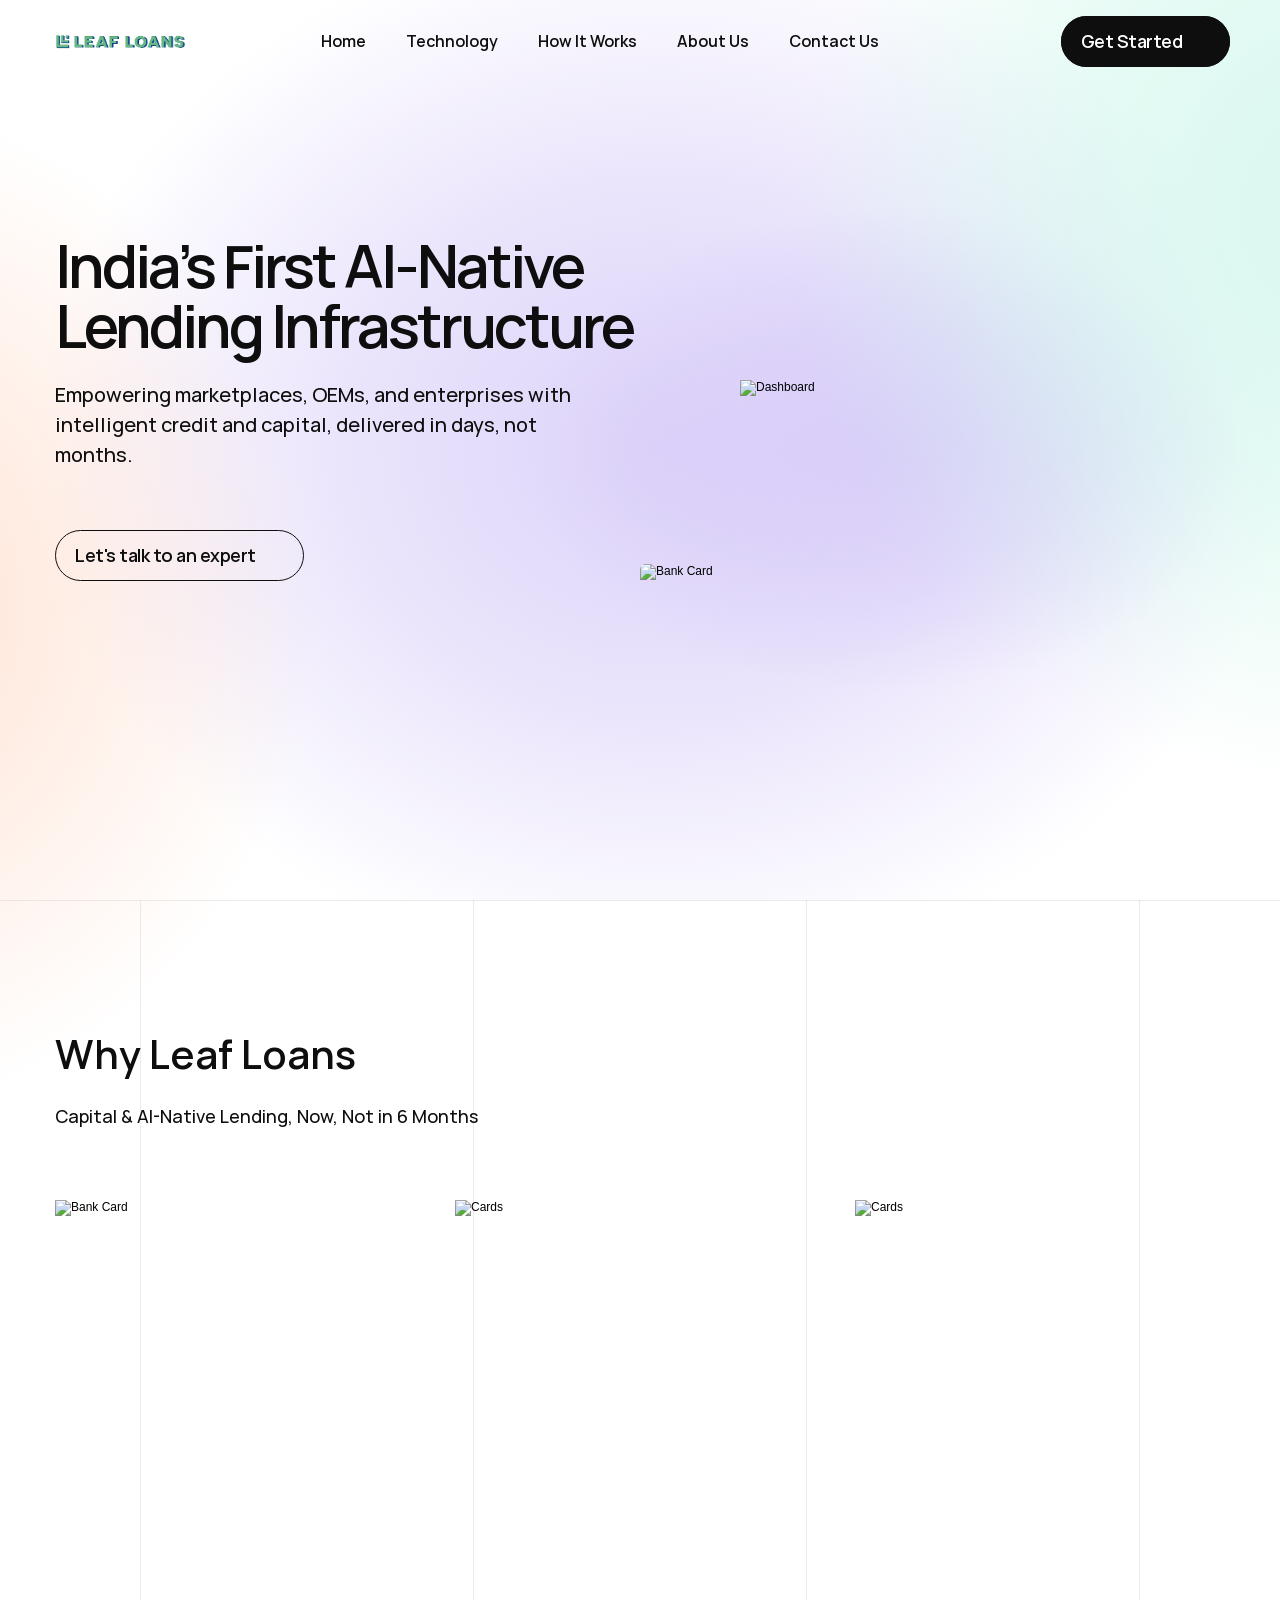
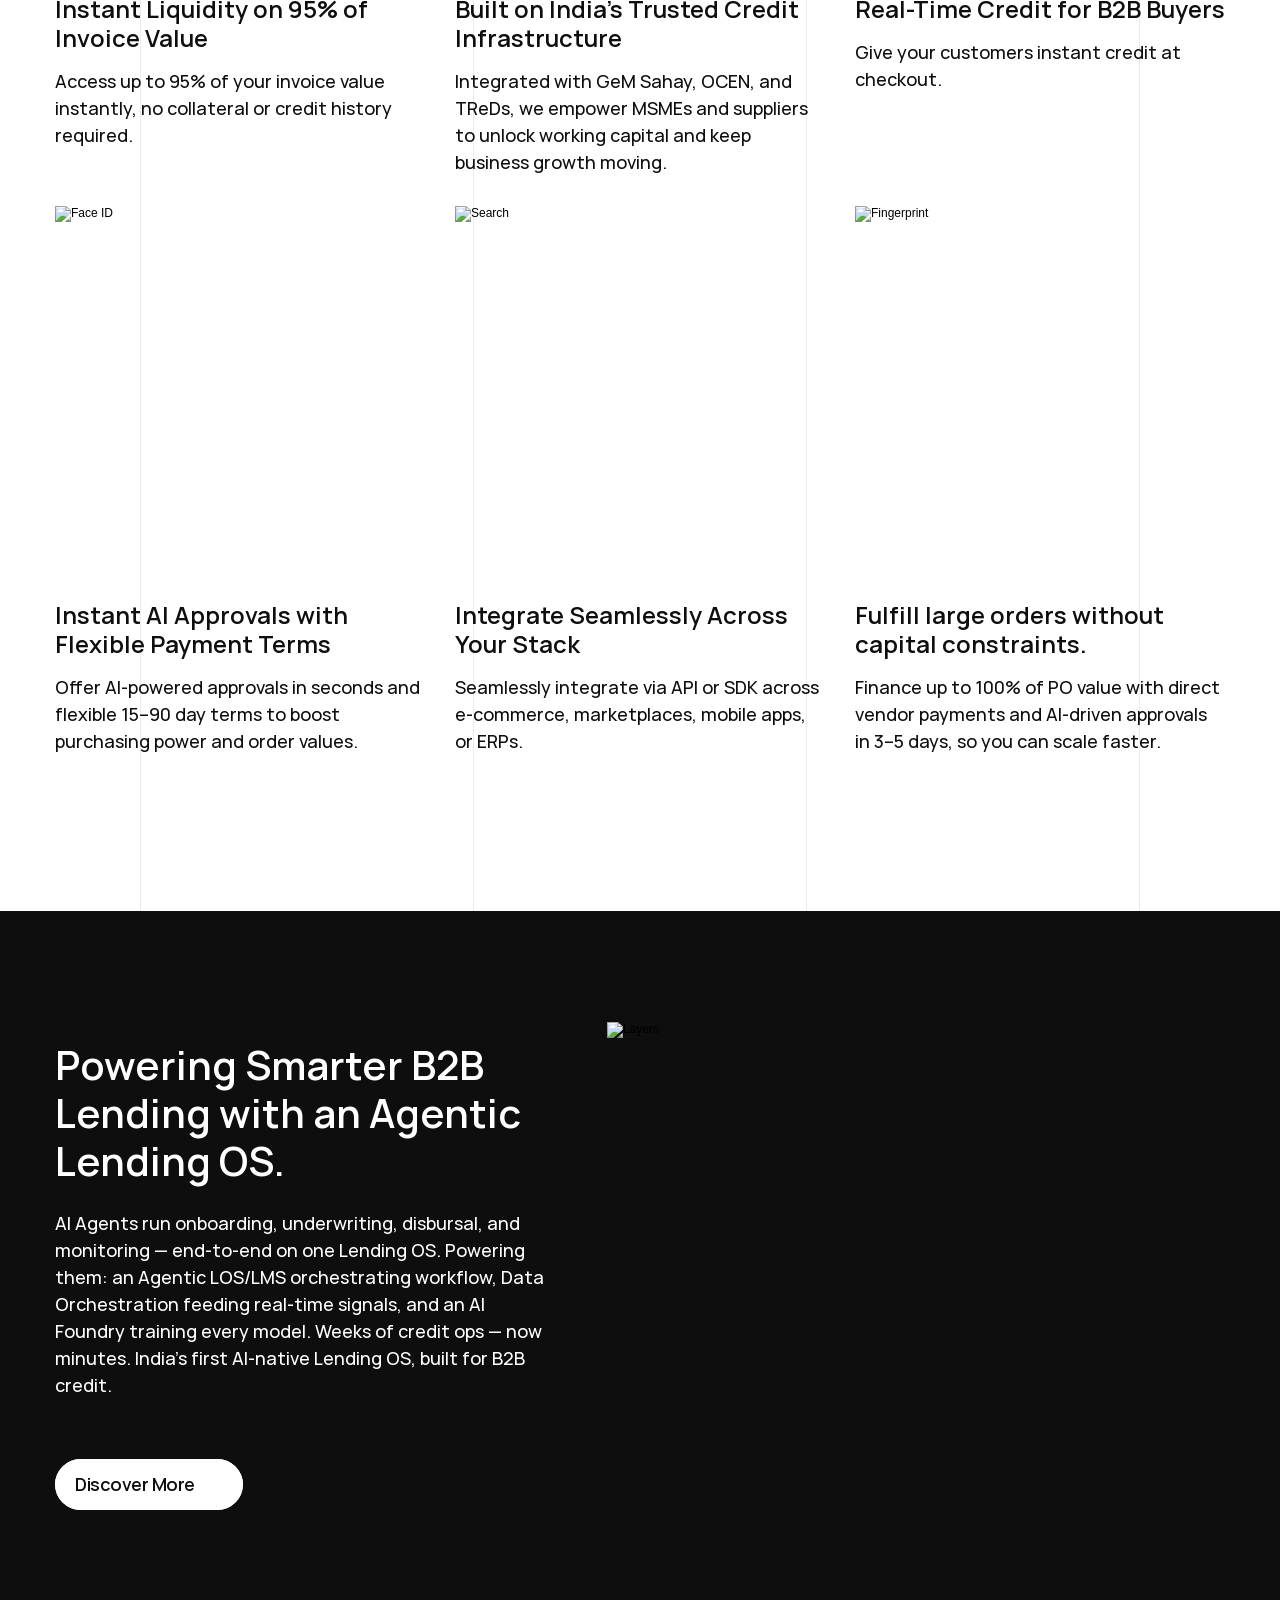
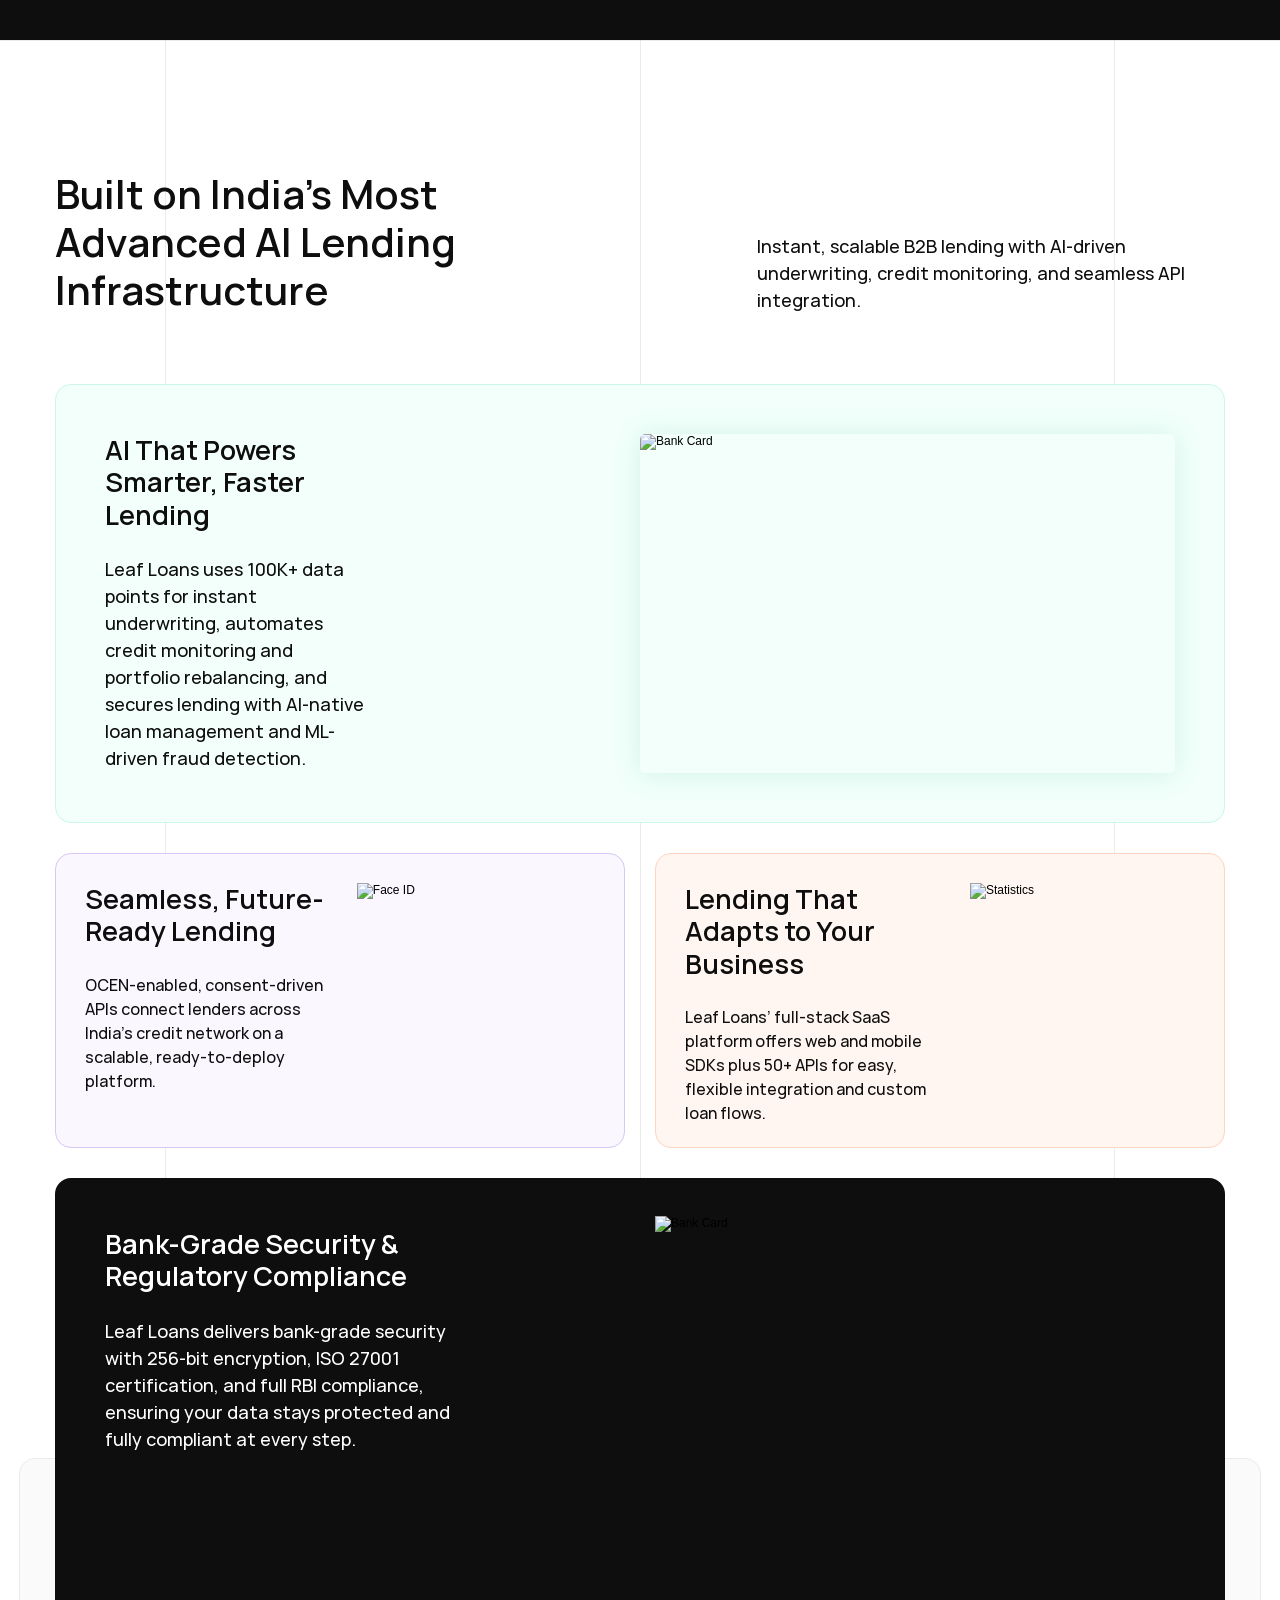
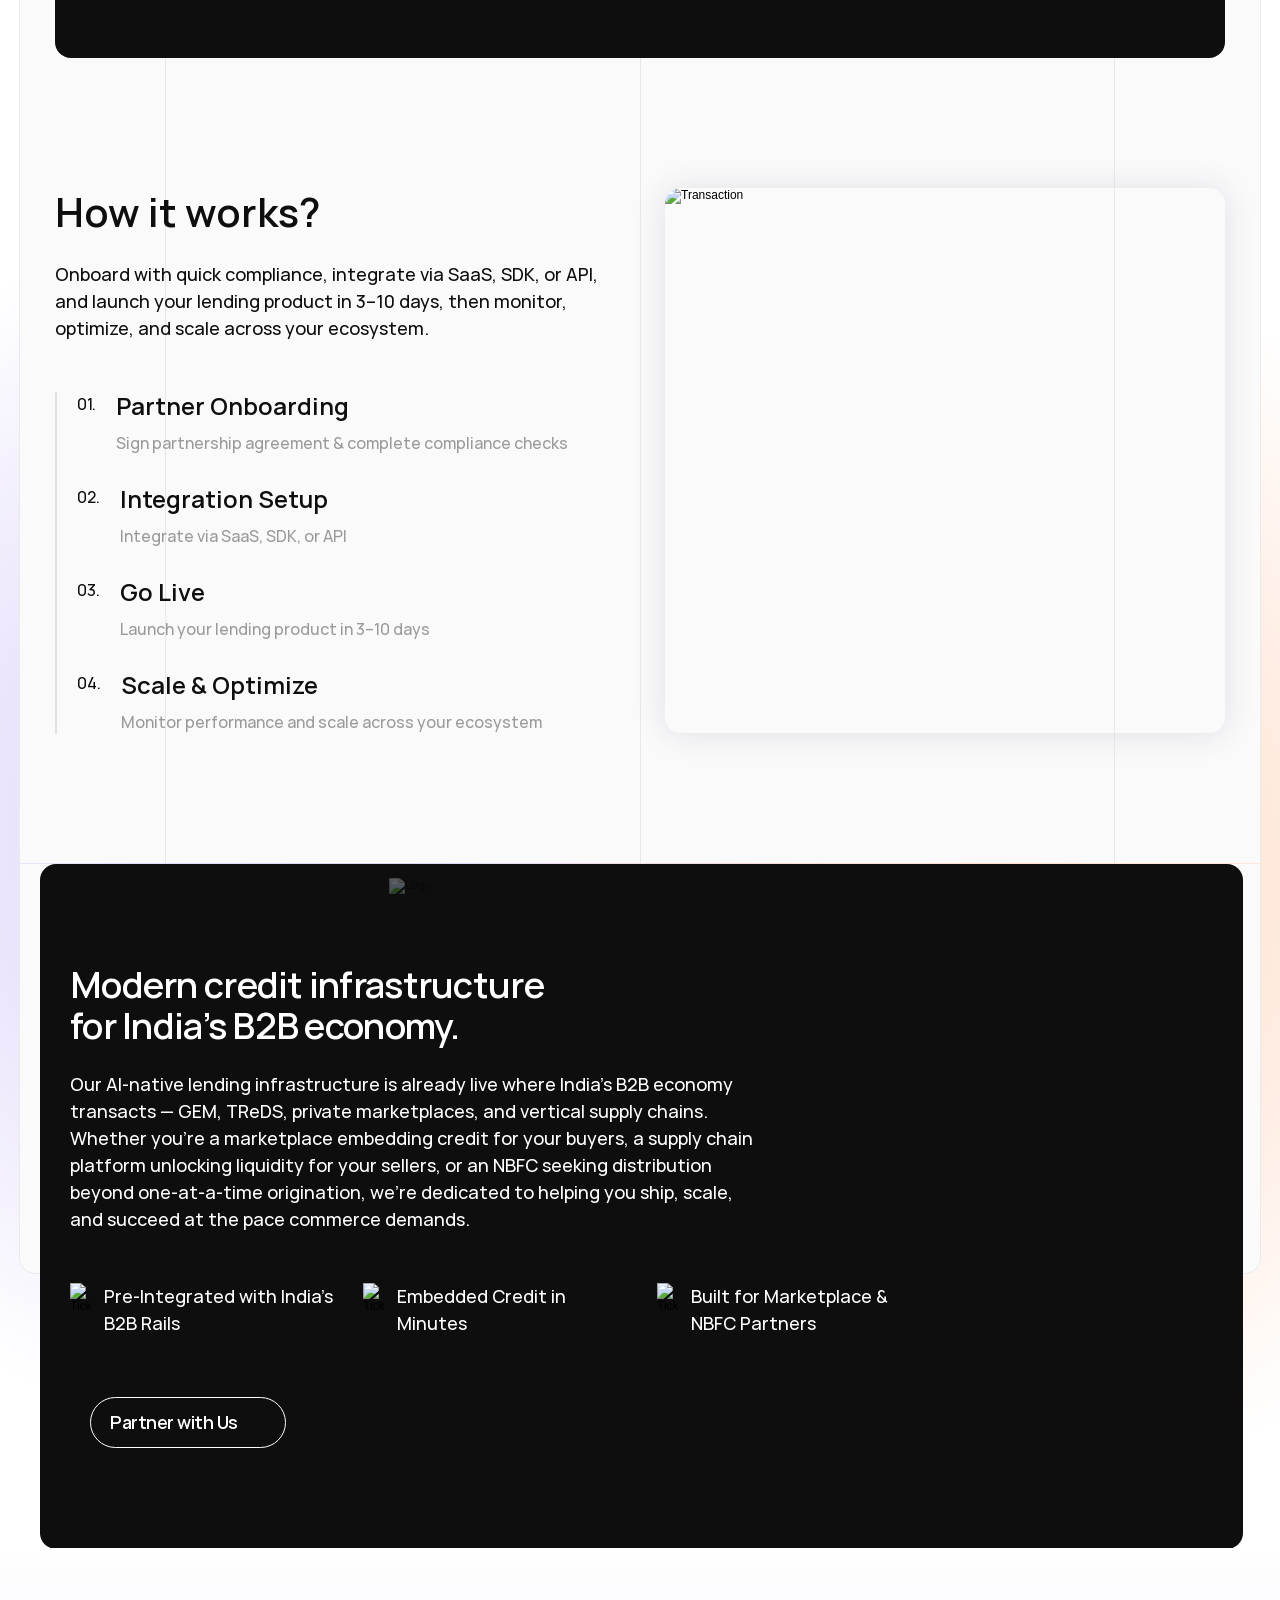
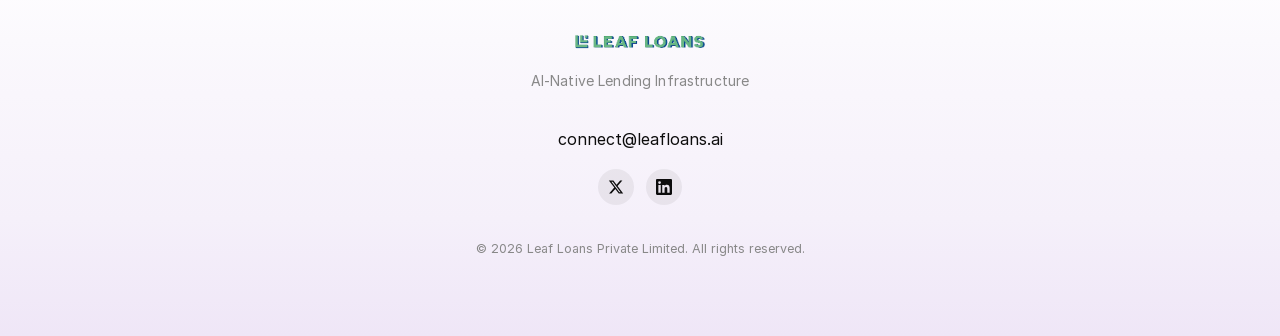
==== commit 6ad76c64: "feat(landing): About Us rewrite, staggered scroll reveals, polished contact modal About Us (CTA bann" ====
--- a/index.html
+++ b/index.html
@@ -196,7 +196,7 @@
     
     <!-- End of bodyStart -->
 	
-	<div id="main" data-framer-hydrate-v2="{&quot;routeId&quot;:&quot;augiA20Il&quot;,&quot;localeId&quot;:&quot;default&quot;,&quot;breakpoints&quot;:[{&quot;hash&quot;:&quot;72rtr7&quot;,&quot;mediaQuery&quot;:&quot;(min-width: 1280px)&quot;},{&quot;hash&quot;:&quot;u2qtnf&quot;,&quot;mediaQuery&quot;:&quot;(min-width: 992px) and (max-width: 1279.98px)&quot;},{&quot;hash&quot;:&quot;1l6qb95&quot;,&quot;mediaQuery&quot;:&quot;(max-width: 991.98px)&quot;},{&quot;hash&quot;:&quot;17p436h&quot;,&quot;mediaQuery&quot;:&quot;(min-width: 1280px)&quot;},{&quot;hash&quot;:&quot;1es0ctj&quot;,&quot;mediaQuery&quot;:&quot;(min-width: 992px) and (max-width: 1279.98px)&quot;},{&quot;hash&quot;:&quot;1taocpn&quot;,&quot;mediaQuery&quot;:&quot;(max-width: 991.98px)&quot;}]}" data-framer-ssr-released-at="2026-04-07T14:37:52.571Z" data-framer-page-optimized-at="2026-04-20T09:24:32.499Z" data-framer-generated-page=""><!--$--><!--$--><style data-framer-html-style="">:root body { background: var(--token-1e770397-8272-4d17-93ab-1a1a513b9044, rgb(255, 255, 255)); }</style><div class="framer-c4CVn framer-17p436h" data-layout-template="true" style="min-height:100vh;width:auto"><style data-framer-html-style="">html body { background: var(--token-1e770397-8272-4d17-93ab-1a1a513b9044, rgb(255, 255, 255)); }</style><div data-framer-root="" class="framer-TJ3vi framer-d6VjC framer-V6mDt framer-0EfSW framer-Hhvh2 framer-Qyn36 framer-ugtiK framer-sC9R1 framer-72rtr7" style="min-height:100vh;width:auto;display:contents"><div class="framer-1karqmi-container"><div class="ssr-variant hidden-1l6qb95 hidden-u2qtnf"><nav class="framer-7wOrN framer-kA0wi framer-bkjSs framer-q635xq framer-v-q635xq" data-framer-name="Desktop" style="background-color: var(--token-4d8666a4-d098-49e7-ac6b-ae66187e125f, rgba(255, 255, 255, 0)); width: 100%; transform: none; transform-origin: 50% 50% 0px; will-change: auto;" data-ll-default-nav="true"><div class="framer-11m1al3" data-framer-name="Base Container" style="transform: none; transform-origin: 50% 50% 0px;"><div class="framer-s30bx5" data-framer-name="Menu" style="transform: none; transform-origin: 50% 50% 0px;"><div class="framer-1mz2h3h-container" style="transform: none; transform-origin: 50% 50% 0px;"><!--$--><a as="a" class="framer-xrpI2 framer-vjq4ha framer-v-vjq4ha framer-upd6jp" data-framer-name="Default" href="./" data-framer-page-link-current="true" style="height: 100%; width: 100%; transform: none; transform-origin: 50% 50% 0px;"><div style="position:absolute;border-radius:inherit;corner-shape:inherit;top:0;right:0;bottom:0;left:0" data-framer-background-image-wrapper="true"><img decoding="auto" width="1759" height="350" sizes="200px" srcset="https://framerusercontent.com/images/1spsRB8lIPxVlTPDIyPh28mOWU.png?scale-down-to=512&amp;width=1759&amp;height=350 512w,https://framerusercontent.com/images/1spsRB8lIPxVlTPDIyPh28mOWU.png?scale-down-to=1024&amp;width=1759&amp;height=350 1024w,https://framerusercontent.com/images/1spsRB8lIPxVlTPDIyPh28mOWU.png?width=1759&amp;height=350 1759w" src="https://framerusercontent.com/images/1spsRB8lIPxVlTPDIyPh28mOWU.png?width=1759&amp;height=350" alt="Logo" style="display:block;width:100%;height:100%;border-radius:inherit;corner-shape:inherit;object-position:center;object-fit:contain"></div></a><!--/$--></div></div><nav class="framer-1jq04go" data-framer-name="Nav Links Wrapper" style="transform: none; transform-origin: 50% 50% 0px;"><div class="framer-vcew3" data-framer-name="Nav Link" data-framer-component-type="RichTextContainer" style="--extracted-r6o4lv: var(--token-ea3c7170-c0d5-4465-b600-caccb63ae8d9, rgb(14, 14, 14)); transform: none; transform-origin: 50% 50% 0px;"><p class="framer-text framer-styles-preset-16r7nt0" data-styles-preset="JVFigdM0u" style="--framer-text-color:var(--extracted-r6o4lv, var(--token-ea3c7170-c0d5-4465-b600-caccb63ae8d9, rgb(14, 14, 14)))"><!--$--><a class="framer-text framer-styles-preset-e8fzqu" data-styles-preset="MWDjvD7Nn" href="./" data-framer-page-link-current="true">Home</a><!--/$--></p></div><div class="framer-xq464e" data-framer-name="Nav Link" data-framer-component-type="RichTextContainer" style="--extracted-r6o4lv: var(--token-ea3c7170-c0d5-4465-b600-caccb63ae8d9, rgb(14, 14, 14)); transform: none; transform-origin: 50% 50% 0px;"><p class="framer-text framer-styles-preset-16r7nt0" data-styles-preset="JVFigdM0u" style="--framer-text-color:var(--extracted-r6o4lv, var(--token-ea3c7170-c0d5-4465-b600-caccb63ae8d9, rgb(14, 14, 14)))"><!--$--><a class="framer-text framer-styles-preset-e8fzqu" data-styles-preset="MWDjvD7Nn" href="./about-us">About Us</a><!--/$--></p></div><div class="framer-pj3wro" data-framer-name="Nav Link" data-framer-component-type="RichTextContainer" style="--extracted-r6o4lv: var(--token-ea3c7170-c0d5-4465-b600-caccb63ae8d9, rgb(14, 14, 14)); transform: none; transform-origin: 50% 50% 0px;"><p class="framer-text framer-styles-preset-16r7nt0" data-styles-preset="JVFigdM0u" style="--framer-text-color:var(--extracted-r6o4lv, var(--token-ea3c7170-c0d5-4465-b600-caccb63ae8d9, rgb(14, 14, 14)))"><!--$--><a class="framer-text framer-styles-preset-e8fzqu" data-styles-preset="MWDjvD7Nn" href="./our-team">Our Team</a><!--/$--></p></div><div class="framer-1uzrczh" data-framer-name="Nav Link" data-framer-component-type="RichTextContainer" style="--extracted-r6o4lv: var(--token-ea3c7170-c0d5-4465-b600-caccb63ae8d9, rgb(14, 14, 14)); transform: none; transform-origin: 50% 50% 0px;"><p class="framer-text framer-styles-preset-16r7nt0" data-styles-preset="JVFigdM0u" style="--framer-text-color:var(--extracted-r6o4lv, var(--token-ea3c7170-c0d5-4465-b600-caccb63ae8d9, rgb(14, 14, 14)))"><!--$--><a class="framer-text framer-styles-preset-e8fzqu" data-styles-preset="MWDjvD7Nn" href="./pricing">Pricing</a><!--/$--></p></div><div class="framer-zp9332" data-framer-name="Nav Link" data-framer-component-type="RichTextContainer" style="--extracted-r6o4lv: var(--token-ea3c7170-c0d5-4465-b600-caccb63ae8d9, rgb(14, 14, 14)); transform: none; transform-origin: 50% 50% 0px;"><p class="framer-text framer-styles-preset-16r7nt0" data-styles-preset="JVFigdM0u" style="--framer-text-color:var(--extracted-r6o4lv, var(--token-ea3c7170-c0d5-4465-b600-caccb63ae8d9, rgb(14, 14, 14)))"><!--$--><a class="framer-text framer-styles-preset-e8fzqu" data-styles-preset="MWDjvD7Nn" href="./services">Services</a><!--/$--></p></div><div class="framer-f6rjim-container" id="undefined-f6rjim" style="transform: none; transform-origin: 50% 50% 0px;"><nav class="framer-JNUtH framer-kA0wi framer-1cab2cv framer-v-1cab2cv" data-framer-name="Default" data-highlight="true" style="transform: none; transform-origin: 50% 50% 0px;"><div data-framer-component-type="SVG" data-framer-name="Chevron Icon" parentsize="0" _constraints="[object Object]" rotation="0" shadows="" class="framer-1w46lz6" aria-hidden="true" style="image-rendering: pixelated; flex-shrink: 0; fill: var(--token-ea3c7170-c0d5-4465-b600-caccb63ae8d9, rgb(14, 14, 14)); color: var(--token-ea3c7170-c0d5-4465-b600-caccb63ae8d9, rgb(14, 14, 14)); transform: none; transform-origin: 50% 50% 0px;"><div class="svgContainer" style="width:100%;height:100%;aspect-ratio:inherit"><svg style="width:100%;height:100%;" viewBox="0 0 24 24" preserveAspectRatio="none" width="100%" height="100%"><use href="#svg1231980477_257"></use></svg></div></div></nav></div></nav><!--$--><div class="framer-10m2lvs-container" data-framer-appear-id="10m2lvs" style="opacity: 1; transform: none; transform-origin: 50% 50% 0px;"><!--$--><a class="framer-r9xgC framer-x6Ppu framer-t247ju framer-v-t247ju framer-1rj9x61" data-border="true" data-framer-name="Desktop" href="./contact-us" style="--border-bottom-width: 1px; --border-color: var(--token-ea3c7170-c0d5-4465-b600-caccb63ae8d9, rgb(14, 14, 14)); --border-left-width: 1px; --border-right-width: 1px; --border-style: solid; --border-top-width: 1px; background-color: var(--token-ea3c7170-c0d5-4465-b600-caccb63ae8d9, rgb(14, 14, 14)); border-radius: 50px; transform: none; transform-origin: 50% 50% 0px;"><div class="framer-pcagi9" data-framer-name="Button Text" data-framer-component-type="RichTextContainer" style="--extracted-r6o4lv: var(--variable-reference-QOVUDzUQo-y6ffbQPnE); --framer-link-text-color: rgb(0, 153, 255); --framer-link-text-decoration: underline; --variable-reference-QOVUDzUQo-y6ffbQPnE: var(--token-1e770397-8272-4d17-93ab-1a1a513b9044, rgb(255, 255, 255)); --variable-reference-xOwnHyidX-y6ffbQPnE: var(--token-ea3c7170-c0d5-4465-b600-caccb63ae8d9, rgb(14, 14, 14)); transform: none; transform-origin: 50% 50% 0px;"><p class="framer-text framer-styles-preset-1uu8ksm" data-styles-preset="HGOcW4uQl" style="--framer-text-color:var(--extracted-r6o4lv, var(--variable-reference-QOVUDzUQo-y6ffbQPnE))">Get Started</p></div><div data-framer-component-type="SVG" data-framer-name="Arrow Icon" parentsize="0" _constraints="[object Object]" rotation="0" shadows="" class="framer-1rcuvup" aria-hidden="true" style="image-rendering: pixelated; flex-shrink: 0; fill: var(--token-1e770397-8272-4d17-93ab-1a1a513b9044, rgb(255, 255, 255)); color: var(--token-1e770397-8272-4d17-93ab-1a1a513b9044, rgb(255, 255, 255)); transform: none; transform-origin: 50% 50% 0px;"><div class="svgContainer" style="width:100%;height:100%;aspect-ratio:inherit"><svg style="width:100%;height:100%;" viewBox="0 0 24 24" preserveAspectRatio="none" width="100%" height="100%"><use href="#svg282045174_269"></use></svg></div></div></a><!--/$--></div><!--/$--></div></nav><nav class="framer-7wOrN framer-kA0wi framer-bkjSs framer-q635xq framer-v-g1fdcd" data-framer-name="Desktop White" style="background-color: var(--token-1e770397-8272-4d17-93ab-1a1a513b9044, rgb(255, 255, 255)); width: 100%; transform: none; transform-origin: 50% 50% 0px; will-change: auto; display: none;" data-ll-scrolled-nav="true"><div class="framer-11m1al3" data-framer-name="Base Container" style="transform: none; transform-origin: 50% 50% 0px;"><div class="framer-s30bx5" data-framer-name="Menu" style="transform: none; transform-origin: 50% 50% 0px;"><div class="framer-1mz2h3h-container" style="transform: none; transform-origin: 50% 50% 0px;"><!--$--><a as="a" class="framer-xrpI2 framer-vjq4ha framer-v-vjq4ha framer-upd6jp" data-framer-name="Default" href="./" data-framer-page-link-current="true" style="height: 100%; width: 100%; transform: none; transform-origin: 50% 50% 0px;"><div style="position:absolute;border-radius:inherit;corner-shape:inherit;top:0;right:0;bottom:0;left:0" data-framer-background-image-wrapper="true"><img decoding="auto" width="1759" height="350" sizes="154px" srcset="https://framerusercontent.com/images/1spsRB8lIPxVlTPDIyPh28mOWU.png?scale-down-to=512&amp;width=1759&amp;height=350 512w,https://framerusercontent.com/images/1spsRB8lIPxVlTPDIyPh28mOWU.png?scale-down-to=1024&amp;width=1759&amp;height=350 1024w,https://framerusercontent.com/images/1spsRB8lIPxVlTPDIyPh28mOWU.png?width=1759&amp;height=350 1759w" src="https://framerusercontent.com/images/1spsRB8lIPxVlTPDIyPh28mOWU.png?width=1759&amp;height=350" alt="Logo" style="display:block;width:100%;height:100%;border-radius:inherit;corner-shape:inherit;object-position:center;object-fit:contain"></div></a><!--/$--></div></div><nav class="framer-1jq04go" data-framer-name="Nav Links Wrapper" style="transform: none; transform-origin: 50% 50% 0px;"><div class="framer-vcew3" data-framer-name="Nav Link" data-framer-component-type="RichTextContainer" style="--extracted-r6o4lv: var(--token-ea3c7170-c0d5-4465-b600-caccb63ae8d9, rgb(14, 14, 14)); transform: none; transform-origin: 50% 50% 0px;"><p class="framer-text framer-styles-preset-16r7nt0" data-styles-preset="JVFigdM0u" style="--framer-text-color:var(--extracted-r6o4lv, var(--token-ea3c7170-c0d5-4465-b600-caccb63ae8d9, rgb(14, 14, 14)))"><!--$--><a class="framer-text framer-styles-preset-e8fzqu" data-styles-preset="MWDjvD7Nn" href="./" data-framer-page-link-current="true">Home</a><!--/$--></p></div><div class="framer-xq464e" data-framer-name="Nav Link" data-framer-component-type="RichTextContainer" style="--extracted-r6o4lv: var(--token-ea3c7170-c0d5-4465-b600-caccb63ae8d9, rgb(14, 14, 14)); transform: none; transform-origin: 50% 50% 0px;"><p class="framer-text framer-styles-preset-16r7nt0" data-styles-preset="JVFigdM0u" style="--framer-text-color:var(--extracted-r6o4lv, var(--token-ea3c7170-c0d5-4465-b600-caccb63ae8d9, rgb(14, 14, 14)))"><!--$--><a class="framer-text framer-styles-preset-e8fzqu" data-styles-preset="MWDjvD7Nn" href="./about-us">Technology</a><!--/$--></p></div><div class="framer-pj3wro" data-framer-name="Nav Link" data-framer-component-type="RichTextContainer" style="--extracted-r6o4lv: var(--token-ea3c7170-c0d5-4465-b600-caccb63ae8d9, rgb(14, 14, 14)); transform: none; transform-origin: 50% 50% 0px;"><p class="framer-text framer-styles-preset-16r7nt0" data-styles-preset="JVFigdM0u" style="--framer-text-color:var(--extracted-r6o4lv, var(--token-ea3c7170-c0d5-4465-b600-caccb63ae8d9, rgb(14, 14, 14)))"><!--$--><a class="framer-text framer-styles-preset-e8fzqu" data-styles-preset="MWDjvD7Nn" href="./our-team">How It Works</a><!--/$--></p></div><div class="framer-1uzrczh" data-framer-name="Nav Link" data-framer-component-type="RichTextContainer" style="--extracted-r6o4lv: var(--token-ea3c7170-c0d5-4465-b600-caccb63ae8d9, rgb(14, 14, 14)); transform: none; transform-origin: 50% 50% 0px;"><p class="framer-text framer-styles-preset-16r7nt0" data-styles-preset="JVFigdM0u" style="--framer-text-color:var(--extracted-r6o4lv, var(--token-ea3c7170-c0d5-4465-b600-caccb63ae8d9, rgb(14, 14, 14)))"><!--$--><a class="framer-text framer-styles-preset-e8fzqu" data-styles-preset="MWDjvD7Nn" href="./pricing">About Us</a><!--/$--></p></div><div class="framer-zp9332" data-framer-name="Nav Link" data-framer-component-type="RichTextContainer" style="--extracted-r6o4lv: var(--token-ea3c7170-c0d5-4465-b600-caccb63ae8d9, rgb(14, 14, 14)); transform: none; transform-origin: 50% 50% 0px;"><p class="framer-text framer-styles-preset-16r7nt0" data-styles-preset="JVFigdM0u" style="--framer-text-color:var(--extracted-r6o4lv, var(--token-ea3c7170-c0d5-4465-b600-caccb63ae8d9, rgb(14, 14, 14)))"><!--$--><a class="framer-text framer-styles-preset-e8fzqu" data-styles-preset="MWDjvD7Nn" href="./services">Contact Us</a><!--/$--></p></div><div class="framer-f6rjim-container" id="undefined-f6rjim" style="transform: none; transform-origin: 50% 50% 0px;"><nav class="framer-JNUtH framer-kA0wi framer-1cab2cv framer-v-1cab2cv" data-framer-name="Default" data-highlight="true" style="transform: none; transform-origin: 50% 50% 0px;"><div data-framer-component-type="SVG" data-framer-name="Chevron Icon" parentsize="0" _constraints="[object Object]" rotation="0" shadows="" class="framer-1w46lz6" aria-hidden="true" style="image-rendering: pixelated; flex-shrink: 0; fill: var(--token-ea3c7170-c0d5-4465-b600-caccb63ae8d9, rgb(14, 14, 14)); color: var(--token-ea3c7170-c0d5-4465-b600-caccb63ae8d9, rgb(14, 14, 14)); transform: none; transform-origin: 50% 50% 0px;"><div class="svgContainer" style="width:100%;height:100%;aspect-ratio:inherit"><svg style="width:100%;height:100%;" viewBox="0 0 24 24" preserveAspectRatio="none" width="100%" height="100%"><use href="#svg1231980477_257"></use></svg></div></div></nav></div></nav><!--$--><div class="framer-10m2lvs-container" data-framer-appear-id="10m2lvs" style="opacity: 1; transform: none; transform-origin: 50% 50% 0px;"><!--$--><a class="framer-r9xgC framer-x6Ppu framer-t247ju framer-v-t247ju framer-1rj9x61" data-border="true" data-framer-name="Desktop" href="./contact-us" style="--border-bottom-width: 1px; --border-color: var(--token-ea3c7170-c0d5-4465-b600-caccb63ae8d9, rgb(14, 14, 14)); --border-left-width: 1px; --border-right-width: 1px; --border-style: solid; --border-top-width: 1px; background-color: var(--token-ea3c7170-c0d5-4465-b600-caccb63ae8d9, rgb(14, 14, 14)); border-radius: 50px; transform: none; transform-origin: 50% 50% 0px;"><div class="framer-pcagi9" data-framer-name="Button Text" data-framer-component-type="RichTextContainer" style="--extracted-r6o4lv: var(--variable-reference-QOVUDzUQo-y6ffbQPnE); --framer-link-text-color: rgb(0, 153, 255); --framer-link-text-decoration: underline; --variable-reference-QOVUDzUQo-y6ffbQPnE: var(--token-1e770397-8272-4d17-93ab-1a1a513b9044, rgb(255, 255, 255)); --variable-reference-xOwnHyidX-y6ffbQPnE: var(--token-ea3c7170-c0d5-4465-b600-caccb63ae8d9, rgb(14, 14, 14)); transform: none; transform-origin: 50% 50% 0px;"><p class="framer-text framer-styles-preset-1uu8ksm" data-styles-preset="HGOcW4uQl" style="--framer-text-color:var(--extracted-r6o4lv, var(--variable-reference-QOVUDzUQo-y6ffbQPnE))">Get Started</p></div><div data-framer-component-type="SVG" data-framer-name="Arrow Icon" parentsize="0" _constraints="[object Object]" rotation="0" shadows="" class="framer-1rcuvup" aria-hidden="true" style="image-rendering: pixelated; flex-shrink: 0; fill: var(--token-1e770397-8272-4d17-93ab-1a1a513b9044, rgb(255, 255, 255)); color: var(--token-1e770397-8272-4d17-93ab-1a1a513b9044, rgb(255, 255, 255)); transform: none; transform-origin: 50% 50% 0px;"><div class="svgContainer" style="width:100%;height:100%;aspect-ratio:inherit"><svg style="width:100%;height:100%;" viewBox="0 0 24 24" preserveAspectRatio="none" width="100%" height="100%"><use href="#svg282045174_269"></use></svg></div></div></a><!--/$--></div><!--/$--></div></nav></div></div><section class="framer-3pftir" data-framer-name="Banner Section" id="banner"><div class="framer-bt7f58" data-framer-name="Base Container"><div class="framer-zh5w6h" data-framer-name="Banner Wrapper"><div class="ssr-variant hidden-1l6qb95"><div class="framer-57e55a" data-framer-name="Title" data-framer-component-type="RichTextContainer" style="will-change: transform; opacity: 1; transform: none;"><h1 class="framer-text framer-styles-preset-igz5lf" data-styles-preset="GiAiBj4cg" dir="auto" style="--framer-text-color:var(--token-ea3c7170-c0d5-4465-b600-caccb63ae8d9, rgb(14, 14, 14))">India’s First AI-Native<br/>Lending Infrastructure</h1></div></div><div class="framer-1f2jycy" data-framer-name="Bottom Wrapper"><div class="framer-fq5azv" data-framer-name="Body &amp; Buttons Wrapper"><div class="framer-14w421g" data-framer-name="Body" data-framer-component-type="RichTextContainer" style="will-change: transform; opacity: 1; transform: none;"><p class="framer-text framer-styles-preset-ip67i" data-styles-preset="x2GfQ1uLr" dir="auto" style="--framer-text-color:var(--token-ea3c7170-c0d5-4465-b600-caccb63ae8d9, rgb(14, 14, 14))">Empowering marketplaces, OEMs, and enterprises with intelligent credit and capital, delivered in days, not months.</p></div><div class="framer-oiyi01" data-framer-name="Buttons Wrapper"><!--$--><div class="ssr-variant hidden-1l6qb95"><div class="framer-1ltvie8-container" style="will-change: transform; opacity: 1; transform: none;"><!--$--><a class="framer-r9xgC framer-x6Ppu framer-t247ju framer-v-t247ju framer-1rj9x61" data-border="true" data-framer-name="Desktop" href="./contact-us" style="--border-bottom-width: 1px; --border-color: var(--token-ea3c7170-c0d5-4465-b600-caccb63ae8d9, rgb(14, 14, 14)); --border-left-width: 1px; --border-right-width: 1px; --border-style: solid; --border-top-width: 1px; background-color: var(--token-4d8666a4-d098-49e7-ac6b-ae66187e125f, rgba(255, 255, 255, 0)); border-radius: 50px; opacity: 1;"><div class="framer-pcagi9" data-framer-name="Button Text" data-framer-component-type="RichTextContainer" style="--extracted-r6o4lv: var(--variable-reference-QOVUDzUQo-y6ffbQPnE); --framer-link-text-color: rgb(0, 153, 255); --framer-link-text-decoration: underline; --variable-reference-QOVUDzUQo-y6ffbQPnE: var(--token-ea3c7170-c0d5-4465-b600-caccb63ae8d9, rgb(14, 14, 14)); --variable-reference-xOwnHyidX-y6ffbQPnE: var(--token-1e770397-8272-4d17-93ab-1a1a513b9044, rgb(255, 255, 255)); transform: none; opacity: 1;"><p class="framer-text framer-styles-preset-1uu8ksm" data-styles-preset="HGOcW4uQl" style="--framer-text-color:var(--extracted-r6o4lv, var(--variable-reference-QOVUDzUQo-y6ffbQPnE))">Let's talk to an expert</p></div><div data-framer-component-type="SVG" data-framer-name="Arrow Icon" parentsize="0" _constraints="[object Object]" rotation="0" shadows="" class="framer-1rcuvup" aria-hidden="true" style="image-rendering: pixelated; flex-shrink: 0; fill: var(--token-ea3c7170-c0d5-4465-b600-caccb63ae8d9, rgb(14, 14, 14)); color: var(--token-ea3c7170-c0d5-4465-b600-caccb63ae8d9, rgb(14, 14, 14)); opacity: 1;"><div class="svgContainer" style="width:100%;height:100%;aspect-ratio:inherit"><svg style="width:100%;height:100%;" viewBox="0 0 24 24" preserveAspectRatio="none" width="100%" height="100%"><use href="#svg282045174_269"></use></svg></div></div></a><!--/$--></div></div><!--/$--><!--$--><div class="ssr-variant hidden-1l6qb95"><div class="framer-1s6jh2n-container" style="will-change: transform; opacity: 1; transform: none;"><!--$--><a class="framer-dU4mV framer-x6Ppu framer-t791o6 framer-v-t791o6 framer-1tl2xo7" data-framer-name="Desktop" href="./book-a-demo" style="background-color: var(--token-4d8666a4-d098-49e7-ac6b-ae66187e125f, rgba(255, 255, 255, 0)); border-radius: 50px; opacity: 1;"><div class="framer-z22e7" data-framer-name="Button Text" data-framer-component-type="RichTextContainer" style="--extracted-r6o4lv: var(--token-ea3c7170-c0d5-4465-b600-caccb63ae8d9, rgb(14, 14, 14)); --framer-link-text-color: rgb(0, 153, 255); --framer-link-text-decoration: underline; transform: none; opacity: 1;"><p class="framer-text framer-styles-preset-1uu8ksm" data-styles-preset="HGOcW4uQl" style="--framer-text-color:var(--extracted-r6o4lv, var(--token-ea3c7170-c0d5-4465-b600-caccb63ae8d9, rgb(14, 14, 14)))">Get API Keys</p></div><div class="framer-1stvj8q" data-framer-name="Icon Wrapper Right" style="opacity: 1;"><div data-framer-component-type="SVG" data-framer-name="Arrow Icon" parentsize="0" _constraints="[object Object]" rotation="0" shadows="" class="framer-1rtyj8h" aria-hidden="true" style="image-rendering: pixelated; flex-shrink: 0; fill: var(--token-ea3c7170-c0d5-4465-b600-caccb63ae8d9, rgb(14, 14, 14)); color: var(--token-ea3c7170-c0d5-4465-b600-caccb63ae8d9, rgb(14, 14, 14)); opacity: 1;"><div class="svgContainer" style="width:100%;height:100%;aspect-ratio:inherit"><svg style="width:100%;height:100%;" viewBox="0 0 24 24" preserveAspectRatio="none" width="100%" height="100%"><use href="#svg282045174_269"></use></svg></div></div></div></a><!--/$--></div></div><!--/$--></div></div><div class="framer-xmdnqo hidden-1l6qb95" data-framer-name="Image Wrapper"><div class="ssr-variant hidden-u2qtnf"><div class="framer-ndnryr" data-framer-name="Image" style="will-change: transform; opacity: 1; transform: none;"><div style="position:absolute;border-radius:inherit;corner-shape:inherit;top:0;right:0;bottom:0;left:0" data-framer-background-image-wrapper="true"><img decoding="auto" width="3280" height="2040" sizes="(min-width: 1280px) min(max(max(min(max(100vw, 1px), 1200px) - 30px, 1px) / 2, 1px), 820px), (max-width: 991.98px) min(max(max(min(max(100vw, 1px), 1200px) - 30px, 1px) / 2, 1px), 820px), (min-width: 992px) and (max-width: 1279.98px) 450.9091px" srcset="https://framerusercontent.com/images/WxiqqoEQYJqLZxkh4RAsNvZ0Seg.png?scale-down-to=512&amp;width=3280&amp;height=2040 512w,https://framerusercontent.com/images/WxiqqoEQYJqLZxkh4RAsNvZ0Seg.png?scale-down-to=1024&amp;width=3280&amp;height=2040 1024w,https://framerusercontent.com/images/WxiqqoEQYJqLZxkh4RAsNvZ0Seg.png?scale-down-to=2048&amp;width=3280&amp;height=2040 2048w,https://framerusercontent.com/images/WxiqqoEQYJqLZxkh4RAsNvZ0Seg.png?width=3280&amp;height=2040 3280w" src="https://framerusercontent.com/images/WxiqqoEQYJqLZxkh4RAsNvZ0Seg.png?width=3280&amp;height=2040" alt="Dashboard" style="display:block;width:100%;height:100%;border-radius:inherit;corner-shape:inherit;object-position:center;object-fit:cover"></div></div></div><div class="ssr-variant"><div class="framer-or1obl" style="will-change: transform; opacity: 1; transform: none;"><div style="position:absolute;border-radius:inherit;corner-shape:inherit;top:0;right:0;bottom:0;left:0" data-framer-background-image-wrapper="true"><img decoding="auto" width="1000" height="636" sizes="(min-width: 1280px) 250px, (max-width: 991.98px) 250px, (min-width: 992px) and (max-width: 1279.98px) 150px" srcset="https://framerusercontent.com/images/20hcZ02kaNiQYaxSePytFVVgW8.png?scale-down-to=512&amp;width=1000&amp;height=636 512w,https://framerusercontent.com/images/20hcZ02kaNiQYaxSePytFVVgW8.png?width=1000&amp;height=636 1000w" src="https://framerusercontent.com/images/20hcZ02kaNiQYaxSePytFVVgW8.png?width=1000&amp;height=636" alt="Bank Card" style="display:block;width:100%;height:100%;border-radius:inherit;corner-shape:inherit;object-position:center;object-fit:cover"></div></div></div></div></div></div></div><div class="framer-kv0q41" data-framer-name="Gradients Wrapper"><div class="framer-hylm9e" data-framer-name="Purple Gradient"></div><div class="framer-1cj5bef" data-framer-name="Purple Gradient Small"></div><div class="framer-1qknlvf" data-framer-name="Mint Gradient"></div></div></section><section class="framer-1t1whby" data-border="true" data-framer-name="Showcases Section"><div class="framer-1woe5c4" data-framer-name="Base Container"><div class="framer-17buocj" data-framer-name="Top Wrapper"><div class="framer-1uorfho" data-framer-name="Title Wrapper"><div class="framer-1xo97wa" data-framer-name="Title" data-framer-component-type="RichTextContainer" style="will-change: transform; opacity: 1; transform: none;"><h2 class="framer-text framer-styles-preset-1ejwipq" data-styles-preset="DxBdqljmJ" style="--framer-text-color:var(--token-ea3c7170-c0d5-4465-b600-caccb63ae8d9, rgb(14, 14, 14))">Why Leaf Loans</h2></div><div class="framer-fbeqs6" data-framer-name="Body" data-framer-component-type="RichTextContainer" style="will-change: transform; opacity: 1; transform: none;"><p class="framer-text framer-styles-preset-10x1twf" data-styles-preset="VnfvcenNa" style="--framer-text-color:var(--token-ea3c7170-c0d5-4465-b600-caccb63ae8d9, rgb(14, 14, 14))">Capital &amp; AI-Native Lending, Now, Not in 6 Months</p></div></div><!--$--><div class="ssr-variant"><div class="framer-1p50p79-container hidden-1l6qb95" style="will-change: transform; opacity: 1; transform: none;"><!--$--><a class="framer-r9xgC framer-x6Ppu framer-t247ju framer-v-t247ju framer-1rj9x61" data-border="true" data-framer-name="Desktop" href="./showcases" style="--border-bottom-width: 1px; --border-color: var(--token-ea3c7170-c0d5-4465-b600-caccb63ae8d9, rgb(14, 14, 14)); --border-left-width: 1px; --border-right-width: 1px; --border-style: solid; --border-top-width: 1px; background-color: var(--token-4d8666a4-d098-49e7-ac6b-ae66187e125f, rgba(255, 255, 255, 0)); border-radius: 50px; opacity: 1;"><div class="framer-pcagi9" data-framer-name="Button Text" data-framer-component-type="RichTextContainer" style="--extracted-r6o4lv: var(--variable-reference-QOVUDzUQo-y6ffbQPnE); --framer-link-text-color: rgb(0, 153, 255); --framer-link-text-decoration: underline; --variable-reference-QOVUDzUQo-y6ffbQPnE: var(--token-ea3c7170-c0d5-4465-b600-caccb63ae8d9, rgb(14, 14, 14)); --variable-reference-xOwnHyidX-y6ffbQPnE: var(--token-1e770397-8272-4d17-93ab-1a1a513b9044, rgb(255, 255, 255)); transform: none; opacity: 1;"><p class="framer-text framer-styles-preset-1uu8ksm" data-styles-preset="HGOcW4uQl" style="--framer-text-color:var(--extracted-r6o4lv, var(--variable-reference-QOVUDzUQo-y6ffbQPnE))">Learn More</p></div><div data-framer-component-type="SVG" data-framer-name="Arrow Icon" parentsize="0" _constraints="[object Object]" rotation="0" shadows="" class="framer-1rcuvup" aria-hidden="true" style="image-rendering: pixelated; flex-shrink: 0; fill: var(--token-ea3c7170-c0d5-4465-b600-caccb63ae8d9, rgb(14, 14, 14)); color: var(--token-ea3c7170-c0d5-4465-b600-caccb63ae8d9, rgb(14, 14, 14)); opacity: 1;"><div class="svgContainer" style="width:100%;height:100%;aspect-ratio:inherit"><svg style="width:100%;height:100%;" viewBox="0 0 24 24" preserveAspectRatio="none" width="100%" height="100%"><use href="#svg282045174_269"></use></svg></div></div></a><!--/$--></div></div><!--/$--></div><div class="framer-1vqnba9"><!--$--><div class="ssr-variant hidden-1l6qb95"><!--$--><div class="ssr-variant hidden-u2qtnf"><div class="framer-bsu6yj-container" style="will-change: transform; opacity: 1; transform: none;"><!--$--><a class="framer-yLk5s framer-sC9R1 framer-Hhvh2 framer-zj7emt framer-v-zj7emt framer-a2axvd" data-framer-name="Desktop" href="./showcases/comprehensive-financial-planning-dashboard" style="width: 100%; opacity: 1;"><div class="framer-1gvocbl" data-framer-name="Thumbnail" style="opacity: 1;"><div style="position:absolute;border-radius:inherit;corner-shape:inherit;top:0;right:0;bottom:0;left:0" data-framer-background-image-wrapper="true"><img decoding="auto" loading="lazy" width="370" height="370" src="https://framerusercontent.com/images/zXCs7VqqaSuO9j0EiTk1Py0L14.png?width=370&amp;height=370" alt="Bank Card" style="display:block;width:100%;height:100%;border-radius:inherit;corner-shape:inherit;object-position:left top;object-fit:contain"></div></div><div class="framer-1oxyk3r" data-framer-name="Text Wrapper" style="opacity: 1;"><div class="framer-bzxqw6" data-framer-name="Title" data-framer-component-type="RichTextContainer" style="--extracted-1eung3n: var(--token-ea3c7170-c0d5-4465-b600-caccb63ae8d9, rgb(14, 14, 14)); transform: none; opacity: 1;"><h4 class="framer-text framer-styles-preset-yvojlz" data-styles-preset="WF6LTbcld" style="--framer-text-color:var(--extracted-1eung3n, var(--token-ea3c7170-c0d5-4465-b600-caccb63ae8d9, rgb(14, 14, 14)))">Instant Liquidity on 95% of Invoice Value</h4></div><div class="framer-hy9ryc" data-framer-name="Description" data-framer-component-type="RichTextContainer" style="--extracted-r6o4lv: var(--token-ea3c7170-c0d5-4465-b600-caccb63ae8d9, rgb(14, 14, 14)); transform: none; opacity: 1;"><p class="framer-text framer-styles-preset-10x1twf" data-styles-preset="VnfvcenNa" style="--framer-text-color:var(--extracted-r6o4lv, var(--token-ea3c7170-c0d5-4465-b600-caccb63ae8d9, rgb(14, 14, 14)))">Access up to 95% of your invoice value instantly, no collateral or credit history required.</p></div></div></a><!--/$--></div></div><!--/$--><!--$--><div class="ssr-variant"><div class="framer-bsu6yj-container" style="will-change: transform; opacity: 1; transform: none;"><!--$--><a class="framer-yLk5s framer-sC9R1 framer-Hhvh2 framer-zj7emt framer-v-zj7emt framer-a2axvd" data-framer-name="Desktop" href="./showcases/assign-card-nicknames-to-segment-your-spending" style="width: 100%; opacity: 1;"><div class="framer-1gvocbl" data-framer-name="Thumbnail" style="opacity: 1;"><div style="position:absolute;border-radius:inherit;corner-shape:inherit;top:0;right:0;bottom:0;left:0" data-framer-background-image-wrapper="true"><img decoding="auto" width="740" height="740" sizes="(min-width: 1280px) min(370px, 370px), (min-width: 992px) and (max-width: 1279.98px) min(291.6667px, 370px), (max-width: 991.98px) min(370px, 370px)" srcset="https://framerusercontent.com/images/LrUAd8IeayXFfJ3VtnsEw9w.png?scale-down-to=512&amp;width=740&amp;height=740 512w,https://framerusercontent.com/images/LrUAd8IeayXFfJ3VtnsEw9w.png?width=740&amp;height=740 740w" src="https://framerusercontent.com/images/LrUAd8IeayXFfJ3VtnsEw9w.png?width=740&amp;height=740" alt="Cards" style="display:block;width:100%;height:100%;border-radius:inherit;corner-shape:inherit;object-position:left top;object-fit:contain"></div></div><div class="framer-1oxyk3r" data-framer-name="Text Wrapper" style="opacity: 1;"><div class="framer-bzxqw6" data-framer-name="Title" data-framer-component-type="RichTextContainer" style="--extracted-1eung3n: var(--token-ea3c7170-c0d5-4465-b600-caccb63ae8d9, rgb(14, 14, 14)); transform: none; opacity: 1;"><h4 class="framer-text framer-styles-preset-yvojlz" data-styles-preset="WF6LTbcld" style="--framer-text-color:var(--extracted-1eung3n, var(--token-ea3c7170-c0d5-4465-b600-caccb63ae8d9, rgb(14, 14, 14)))">Built on India’s Trusted Credit Infrastructure</h4></div><div class="framer-hy9ryc" data-framer-name="Description" data-framer-component-type="RichTextContainer" style="--extracted-r6o4lv: var(--token-ea3c7170-c0d5-4465-b600-caccb63ae8d9, rgb(14, 14, 14)); transform: none; opacity: 1;"><p class="framer-text framer-styles-preset-10x1twf" data-styles-preset="VnfvcenNa" style="--framer-text-color:var(--extracted-r6o4lv, var(--token-ea3c7170-c0d5-4465-b600-caccb63ae8d9, rgb(14, 14, 14)))">Integrated with GeM Sahay, OCEN, and TReDs, we empower MSMEs and suppliers to unlock working capital and keep business growth moving.</p></div></div></a><!--/$--></div></div><!--/$--><!--$--><div class="ssr-variant"><div class="framer-bsu6yj-container" style="will-change: transform; opacity: 1; transform: none;"><!--$--><a class="framer-yLk5s framer-sC9R1 framer-Hhvh2 framer-zj7emt framer-v-zj7emt framer-a2axvd" data-framer-name="Desktop" href="./showcases/create-and-name-accounts-for-any-purpose" style="width: 100%; opacity: 1;"><div class="framer-1gvocbl" data-framer-name="Thumbnail" style="opacity: 1;"><div style="position:absolute;border-radius:inherit;corner-shape:inherit;top:0;right:0;bottom:0;left:0" data-framer-background-image-wrapper="true"><img decoding="auto" width="1480" height="1480" sizes="(min-width: 1280px) min(370px, 370px), (min-width: 992px) and (max-width: 1279.98px) min(291.6667px, 370px), (max-width: 991.98px) min(370px, 370px)" srcset="https://framerusercontent.com/images/VU0tCexWHcuoYOSGDzMuI5g1bA.png?scale-down-to=512&amp;width=1480&amp;height=1480 512w,https://framerusercontent.com/images/VU0tCexWHcuoYOSGDzMuI5g1bA.png?scale-down-to=1024&amp;width=1480&amp;height=1480 1024w,https://framerusercontent.com/images/VU0tCexWHcuoYOSGDzMuI5g1bA.png?width=1480&amp;height=1480 1480w" src="https://framerusercontent.com/images/VU0tCexWHcuoYOSGDzMuI5g1bA.png?width=1480&amp;height=1480" alt="Cards" style="display:block;width:100%;height:100%;border-radius:inherit;corner-shape:inherit;object-position:left top;object-fit:contain"></div></div><div class="framer-1oxyk3r" data-framer-name="Text Wrapper" style="opacity: 1;"><div class="framer-bzxqw6" data-framer-name="Title" data-framer-component-type="RichTextContainer" style="--extracted-1eung3n: var(--token-ea3c7170-c0d5-4465-b600-caccb63ae8d9, rgb(14, 14, 14)); transform: none; opacity: 1;"><h4 class="framer-text framer-styles-preset-yvojlz" data-styles-preset="WF6LTbcld" style="--framer-text-color:var(--extracted-1eung3n, var(--token-ea3c7170-c0d5-4465-b600-caccb63ae8d9, rgb(14, 14, 14)))">Real-Time Credit for B2B Buyers</h4></div><div class="framer-hy9ryc" data-framer-name="Description" data-framer-component-type="RichTextContainer" style="--extracted-r6o4lv: var(--token-ea3c7170-c0d5-4465-b600-caccb63ae8d9, rgb(14, 14, 14)); transform: none; opacity: 1;"><p class="framer-text framer-styles-preset-10x1twf" data-styles-preset="VnfvcenNa" style="--framer-text-color:var(--extracted-r6o4lv, var(--token-ea3c7170-c0d5-4465-b600-caccb63ae8d9, rgb(14, 14, 14)))">Give your customers instant credit at checkout.</p></div></div></a><!--/$--></div></div><!--/$--><!--$--><div class="ssr-variant"><div class="framer-bsu6yj-container" style="will-change: transform; opacity: 1; transform: none;"><!--$--><a class="framer-yLk5s framer-sC9R1 framer-Hhvh2 framer-zj7emt framer-v-zj7emt framer-a2axvd" data-framer-name="Desktop" href="./showcases/one-tap-away-with-native-ios-and-android-apps" style="width: 100%; opacity: 1;"><div class="framer-1gvocbl" data-framer-name="Thumbnail" style="opacity: 1;"><div style="position:absolute;border-radius:inherit;corner-shape:inherit;top:0;right:0;bottom:0;left:0" data-framer-background-image-wrapper="true"><img decoding="auto" width="740" height="740" sizes="(min-width: 1280px) min(370px, 370px), (min-width: 992px) and (max-width: 1279.98px) min(291.6667px, 370px), (max-width: 991.98px) min(370px, 370px)" srcset="https://framerusercontent.com/images/SOeNA7P4iljvZcEGnp1um4FWZTY.png?scale-down-to=512&amp;width=740&amp;height=740 512w,https://framerusercontent.com/images/SOeNA7P4iljvZcEGnp1um4FWZTY.png?width=740&amp;height=740 740w" src="https://framerusercontent.com/images/SOeNA7P4iljvZcEGnp1um4FWZTY.png?width=740&amp;height=740" alt="Face ID" style="display:block;width:100%;height:100%;border-radius:inherit;corner-shape:inherit;object-position:left top;object-fit:contain"></div></div><div class="framer-1oxyk3r" data-framer-name="Text Wrapper" style="opacity: 1;"><div class="framer-bzxqw6" data-framer-name="Title" data-framer-component-type="RichTextContainer" style="--extracted-1eung3n: var(--token-ea3c7170-c0d5-4465-b600-caccb63ae8d9, rgb(14, 14, 14)); transform: none; opacity: 1;"><h4 class="framer-text framer-styles-preset-yvojlz" data-styles-preset="WF6LTbcld" style="--framer-text-color:var(--extracted-1eung3n, var(--token-ea3c7170-c0d5-4465-b600-caccb63ae8d9, rgb(14, 14, 14)))">Instant AI Approvals with Flexible Payment Terms</h4></div><div class="framer-hy9ryc" data-framer-name="Description" data-framer-component-type="RichTextContainer" style="--extracted-r6o4lv: var(--token-ea3c7170-c0d5-4465-b600-caccb63ae8d9, rgb(14, 14, 14)); transform: none; opacity: 1;"><p class="framer-text framer-styles-preset-10x1twf" data-styles-preset="VnfvcenNa" style="--framer-text-color:var(--extracted-r6o4lv, var(--token-ea3c7170-c0d5-4465-b600-caccb63ae8d9, rgb(14, 14, 14)))">Offer AI-powered approvals in seconds and flexible 15–90 day terms to boost purchasing power and order values.</p></div></div></a><!--/$--></div></div><!--/$--><!--$--><div class="ssr-variant"><div class="framer-bsu6yj-container" style="will-change: transform; opacity: 1; transform: none;"><!--$--><a class="framer-yLk5s framer-sC9R1 framer-Hhvh2 framer-zj7emt framer-v-zj7emt framer-a2axvd" data-framer-name="Desktop" href="./showcases/search-for-nearly-anything-from-any-page" style="width: 100%; opacity: 1;"><div class="framer-1gvocbl" data-framer-name="Thumbnail" style="opacity: 1;"><div style="position:absolute;border-radius:inherit;corner-shape:inherit;top:0;right:0;bottom:0;left:0" data-framer-background-image-wrapper="true"><img decoding="auto" width="740" height="740" sizes="(min-width: 1280px) min(370px, 370px), (min-width: 992px) and (max-width: 1279.98px) min(291.6667px, 370px)" srcset="https://framerusercontent.com/images/3m6uR6ASo7XljnG5slLUEGCWw.png?scale-down-to=512&amp;width=740&amp;height=740 512w,https://framerusercontent.com/images/3m6uR6ASo7XljnG5slLUEGCWw.png?width=740&amp;height=740 740w" src="https://framerusercontent.com/images/3m6uR6ASo7XljnG5slLUEGCWw.png?width=740&amp;height=740" alt="Search" style="display:block;width:100%;height:100%;border-radius:inherit;corner-shape:inherit;object-position:left top;object-fit:contain"></div></div><div class="framer-1oxyk3r" data-framer-name="Text Wrapper" style="opacity: 1;"><div class="framer-bzxqw6" data-framer-name="Title" data-framer-component-type="RichTextContainer" style="--extracted-1eung3n: var(--token-ea3c7170-c0d5-4465-b600-caccb63ae8d9, rgb(14, 14, 14)); transform: none; opacity: 1;"><h4 class="framer-text framer-styles-preset-yvojlz" data-styles-preset="WF6LTbcld" style="--framer-text-color:var(--extracted-1eung3n, var(--token-ea3c7170-c0d5-4465-b600-caccb63ae8d9, rgb(14, 14, 14)))">Integrate Seamlessly Across Your Stack</h4></div><div class="framer-hy9ryc" data-framer-name="Description" data-framer-component-type="RichTextContainer" style="--extracted-r6o4lv: var(--token-ea3c7170-c0d5-4465-b600-caccb63ae8d9, rgb(14, 14, 14)); transform: none; opacity: 1;"><p class="framer-text framer-styles-preset-10x1twf" data-styles-preset="VnfvcenNa" style="--framer-text-color:var(--extracted-r6o4lv, var(--token-ea3c7170-c0d5-4465-b600-caccb63ae8d9, rgb(14, 14, 14)))">Seamlessly integrate via API or SDK across e-commerce, marketplaces, mobile apps, or ERPs.</p></div></div></a><!--/$--></div></div><!--/$--><!--$--><div class="ssr-variant"><div class="framer-bsu6yj-container" style="will-change: transform; opacity: 1; transform: none;"><!--$--><a class="framer-yLk5s framer-sC9R1 framer-Hhvh2 framer-zj7emt framer-v-zj7emt framer-a2axvd" data-framer-name="Desktop" href="./showcases/use-touch-id-for-desktop-login" style="width: 100%; opacity: 1;"><div class="framer-1gvocbl" data-framer-name="Thumbnail" style="opacity: 1;"><div style="position:absolute;border-radius:inherit;corner-shape:inherit;top:0;right:0;bottom:0;left:0" data-framer-background-image-wrapper="true"><img decoding="auto" width="740" height="740" sizes="(min-width: 1280px) min(370px, 370px), (min-width: 992px) and (max-width: 1279.98px) min(291.6667px, 370px)" srcset="https://framerusercontent.com/images/ggz8y7y1yX9mmGbUXz1vU1b8Dj4.png?scale-down-to=512&amp;width=740&amp;height=740 512w,https://framerusercontent.com/images/ggz8y7y1yX9mmGbUXz1vU1b8Dj4.png?width=740&amp;height=740 740w" src="https://framerusercontent.com/images/ggz8y7y1yX9mmGbUXz1vU1b8Dj4.png?width=740&amp;height=740" alt="Fingerprint" style="display:block;width:100%;height:100%;border-radius:inherit;corner-shape:inherit;object-position:left top;object-fit:contain"></div></div><div class="framer-1oxyk3r" data-framer-name="Text Wrapper" style="opacity: 1;"><div class="framer-bzxqw6" data-framer-name="Title" data-framer-component-type="RichTextContainer" style="--extracted-1eung3n: var(--token-ea3c7170-c0d5-4465-b600-caccb63ae8d9, rgb(14, 14, 14)); transform: none; opacity: 1;"><h4 class="framer-text framer-styles-preset-yvojlz" data-styles-preset="WF6LTbcld" style="--framer-text-color:var(--extracted-1eung3n, var(--token-ea3c7170-c0d5-4465-b600-caccb63ae8d9, rgb(14, 14, 14)))">Fulfill large orders without capital constraints.</h4></div><div class="framer-hy9ryc" data-framer-name="Description" data-framer-component-type="RichTextContainer" style="--extracted-r6o4lv: var(--token-ea3c7170-c0d5-4465-b600-caccb63ae8d9, rgb(14, 14, 14)); transform: none; opacity: 1;"><p class="framer-text framer-styles-preset-10x1twf" data-styles-preset="VnfvcenNa" style="--framer-text-color:var(--extracted-r6o4lv, var(--token-ea3c7170-c0d5-4465-b600-caccb63ae8d9, rgb(14, 14, 14)))">Finance up to 100% of PO value with direct vendor payments and AI-driven approvals in 3–5 days, so you can scale faster.</p></div></div></a><!--/$--></div></div><!--/$--></div><!--/$--></div></div><div class="framer-14egzjp hidden-1l6qb95" data-framer-name="Dividers Wrapper"><div class="framer-yw2tst" data-framer-name="Divider"></div><div class="framer-qnmmq5" data-framer-name="Divider"></div><div class="framer-1pib1g7" data-framer-name="Divider"></div><div class="framer-ynwcr1" data-framer-name="Divider"></div></div></section><section class="framer-17b9u1y" data-framer-name="Blog Section"><div class="framer-uwtfa4" data-framer-name="Base Container"><div class="framer-ic1jaz" data-framer-name="Top Wrapper"><div class="framer-1qf2q0a" data-framer-name="Title Wrapper"><div class="framer-11k43pr" data-framer-name="Title" data-framer-component-type="RichTextContainer" style="will-change: transform; opacity: 1; transform: none;"><h2 class="framer-text framer-styles-preset-1ejwipq" data-styles-preset="DxBdqljmJ" style="--framer-text-color:var(--token-1e770397-8272-4d17-93ab-1a1a513b9044, rgb(255, 255, 255))">Powering Smarter B2B Lending with an Agentic Lending OS.</h2></div><div class="framer-16pkib4" data-framer-name="Body" data-framer-component-type="RichTextContainer" style="will-change: transform; opacity: 1; transform: none;"><p class="framer-text framer-styles-preset-10x1twf" data-styles-preset="VnfvcenNa" style="--framer-text-color:var(--token-1e770397-8272-4d17-93ab-1a1a513b9044, rgb(255, 255, 255))">AI Agents run onboarding, underwriting, disbursal, and monitoring — end-to-end on one Lending OS. Powering them: an Agentic LOS/LMS orchestrating workflow, Data Orchestration feeding real-time signals, and an AI Foundry training every model. Weeks of credit ops — now minutes. India’s first AI-native Lending OS, built for B2B credit.</p></div></div><!--$--><div class="ssr-variant hidden-1l6qb95"><div class="framer-ztkx57-container" style="will-change: transform; opacity: 1; transform: none;"><!--$--><a class="framer-r9xgC framer-x6Ppu framer-t247ju framer-v-t247ju framer-1rj9x61" data-border="true" data-framer-name="Desktop" href="./blog" style="--border-bottom-width: 1px; --border-color: var(--token-1e770397-8272-4d17-93ab-1a1a513b9044, rgb(255, 255, 255)); --border-left-width: 1px; --border-right-width: 1px; --border-style: solid; --border-top-width: 1px; background-color: var(--token-1e770397-8272-4d17-93ab-1a1a513b9044, rgb(255, 255, 255)); border-radius: 50px; opacity: 1;"><div class="framer-pcagi9" data-framer-name="Button Text" data-framer-component-type="RichTextContainer" style="--extracted-r6o4lv: var(--variable-reference-QOVUDzUQo-y6ffbQPnE); --framer-link-text-color: rgb(0, 153, 255); --framer-link-text-decoration: underline; --variable-reference-QOVUDzUQo-y6ffbQPnE: var(--token-ea3c7170-c0d5-4465-b600-caccb63ae8d9, rgb(14, 14, 14)); --variable-reference-xOwnHyidX-y6ffbQPnE: var(--token-1e770397-8272-4d17-93ab-1a1a513b9044, rgb(255, 255, 255)); transform: none; opacity: 1;"><p class="framer-text framer-styles-preset-1uu8ksm" data-styles-preset="HGOcW4uQl" style="--framer-text-color:var(--extracted-r6o4lv, var(--variable-reference-QOVUDzUQo-y6ffbQPnE))">Discover More</p></div><div data-framer-component-type="SVG" data-framer-name="Arrow Icon" parentsize="0" _constraints="[object Object]" rotation="0" shadows="" class="framer-1rcuvup" aria-hidden="true" style="image-rendering: pixelated; flex-shrink: 0; fill: var(--token-ea3c7170-c0d5-4465-b600-caccb63ae8d9, rgb(14, 14, 14)); color: var(--token-ea3c7170-c0d5-4465-b600-caccb63ae8d9, rgb(14, 14, 14)); opacity: 1;"><div class="svgContainer" style="width:100%;height:100%;aspect-ratio:inherit"><svg style="width:100%;height:100%;" viewBox="0 0 24 24" preserveAspectRatio="none" width="100%" height="100%"><use href="#svg282045174_269"></use></svg></div></div></a><!--/$--></div></div><!--/$--></div></div><div class="framer-83nw7b" data-framer-name="Image Wrapper"><div class="ssr-variant hidden-1l6qb95 hidden-u2qtnf"><div class="framer-37c709" style="will-change: transform; opacity: 1; transform: none;"><div style="position:absolute;border-radius:inherit;corner-shape:inherit;top:0;right:0;bottom:0;left:0" data-framer-background-image-wrapper="true"><img decoding="auto" loading="lazy" width="3264" height="3096" sizes="(min-width: 1280px) calc(min(100vw * 0.5734, 800px) * 0.8249), (min-width: 992px) and (max-width: 1279.98px) 539.5px" srcset="https://framerusercontent.com/images/1wPv2d60MDYKfSmavaZfPb3ko.png?scale-down-to=512&amp;width=3264&amp;height=3096 512w,https://framerusercontent.com/images/1wPv2d60MDYKfSmavaZfPb3ko.png?scale-down-to=1024&amp;width=3264&amp;height=3096 1024w,https://framerusercontent.com/images/1wPv2d60MDYKfSmavaZfPb3ko.png?scale-down-to=2048&amp;width=3264&amp;height=3096 2048w,https://framerusercontent.com/images/1wPv2d60MDYKfSmavaZfPb3ko.png?width=3264&amp;height=3096 3264w" src="https://framerusercontent.com/images/1wPv2d60MDYKfSmavaZfPb3ko.png?width=3264&amp;height=3096" alt="Layers" style="display:block;width:100%;height:100%;border-radius:inherit;corner-shape:inherit;object-position:left bottom;object-fit:contain"></div></div></div></div></section><section class="framer-1uzahbd" data-border="true" data-framer-name="Grid Section"><div class="framer-1buy8na" data-framer-name="Base Container"><div class="framer-jpsys9" data-framer-name="Title Wrapper"><div class="framer-17gmnli" data-framer-name="Title" data-framer-component-type="RichTextContainer" style="will-change: transform; opacity: 1; transform: none;"><h2 class="framer-text framer-styles-preset-1ejwipq" data-styles-preset="DxBdqljmJ" style="--framer-text-color:var(--token-ea3c7170-c0d5-4465-b600-caccb63ae8d9, rgb(14, 14, 14))">Built on India’s Most Advanced AI Lending Infrastructure</h2></div><div class="framer-1l9q24h" data-framer-name="Body" data-framer-component-type="RichTextContainer" style="will-change: transform; opacity: 1; transform: none;"><p class="framer-text framer-styles-preset-10x1twf" data-styles-preset="VnfvcenNa" style="--framer-text-color:var(--token-ea3c7170-c0d5-4465-b600-caccb63ae8d9, rgb(14, 14, 14))">Instant, scalable B2B lending with AI-driven underwriting, credit monitoring, and seamless API integration.</p></div></div><div class="framer-12xesif" data-framer-name="Cards Grid"><div class="framer-16901bs" data-border="true" data-framer-name="Card" style="will-change: transform; opacity: 1; transform: none;"><div class="framer-1m5k3jc" data-framer-name="Text &amp; Button Wrapper"><div class="framer-1li0zxj" data-framer-name="Title Wrapper"><div class="framer-1hqfru9" data-framer-name="Title" data-framer-component-type="RichTextContainer" style="transform:none"><h3 class="framer-text framer-styles-preset-10qcz3q" data-styles-preset="YXaG9a31l" dir="auto" style="--framer-text-color:var(--token-ea3c7170-c0d5-4465-b600-caccb63ae8d9, rgb(14, 14, 14))">AI That Powers Smarter, Faster Lending</h3></div><div class="framer-vpapqq" data-framer-name="Body" data-framer-component-type="RichTextContainer" style="transform:none"><p class="framer-text framer-styles-preset-10x1twf" data-styles-preset="VnfvcenNa" dir="auto" style="--framer-text-color:var(--token-ea3c7170-c0d5-4465-b600-caccb63ae8d9, rgb(14, 14, 14))">Leaf Loans uses 100K+ data points for instant underwriting, automates credit monitoring and portfolio rebalancing, and secures lending with AI-native loan management and ML-driven fraud detection.</p></div></div><!--$--><div class="ssr-variant hidden-1l6qb95"><div class="framer-k7ij4n-container"><!--$--><a class="framer-O20u5 framer-13ugxyy framer-v-13ugxyy framer-cnnmcw" data-border="true" data-framer-name="Desktop" href="./book-a-demo" style="--border-bottom-width: 1px; --border-color: var(--token-ea3c7170-c0d5-4465-b600-caccb63ae8d9, rgb(14, 14, 14)); --border-left-width: 1px; --border-right-width: 1px; --border-style: solid; --border-top-width: 1px; background-color: var(--token-ea3c7170-c0d5-4465-b600-caccb63ae8d9, rgb(14, 14, 14)); border-radius: 100px; opacity: 1;"><div data-framer-component-type="SVG" data-framer-name="Arrow Icon" parentsize="0" _constraints="[object Object]" rotation="0" shadows="" class="framer-dcs91c" aria-hidden="true" style="image-rendering: pixelated; flex-shrink: 0; fill: var(--token-1e770397-8272-4d17-93ab-1a1a513b9044, rgb(255, 255, 255)); color: var(--token-1e770397-8272-4d17-93ab-1a1a513b9044, rgb(255, 255, 255)); transform: rotate(45deg); opacity: 1;"><div class="svgContainer" style="width:100%;height:100%;aspect-ratio:inherit"><svg style="width:100%;height:100%;" viewBox="0 0 24 24" preserveAspectRatio="none" width="100%" height="100%"><use href="#svg282045174_269"></use></svg></div></div></a><!--/$--></div></div><!--/$--></div><div class="ssr-variant"><div class="framer-85jq5e"><div style="position:absolute;border-radius:inherit;corner-shape:inherit;top:0;right:0;bottom:0;left:0" data-framer-background-image-wrapper="true"><img decoding="auto" width="2008" height="1260" sizes="(min-width: 1280px) calc((min(max(100vw, 1px), 1200px) - 130px) * 0.4991), (max-width: 991.98px) max(min(min(max(100vw, 1px), 1200px) - 100px, 338px), 220px), (min-width: 992px) and (max-width: 1279.98px) calc((min(max(100vw, 1px), 1200px) - 140px) * 0.4991)" srcset="https://framerusercontent.com/images/07tEdBAbYOjwkOr3ZUJzhr2dzg.png?scale-down-to=512&amp;width=2008&amp;height=1260 512w,https://framerusercontent.com/images/07tEdBAbYOjwkOr3ZUJzhr2dzg.png?scale-down-to=1024&amp;width=2008&amp;height=1260 1024w,https://framerusercontent.com/images/07tEdBAbYOjwkOr3ZUJzhr2dzg.png?width=2008&amp;height=1260 2008w" src="https://framerusercontent.com/images/07tEdBAbYOjwkOr3ZUJzhr2dzg.png?width=2008&amp;height=1260" alt="Bank Card" style="display:block;width:100%;height:100%;border-radius:inherit;corner-shape:inherit;object-position:center;object-fit:cover"></div></div></div></div><div class="framer-1k107ii" data-framer-name="Cards Wrapper"><div class="framer-77qvna" data-border="true" data-framer-name="Card" style="will-change: transform; opacity: 1; transform: none;"><div class="framer-135c6u3" data-framer-name="Title Wrapper"><div class="framer-wai842" data-framer-name="Title" data-framer-component-type="RichTextContainer" style="transform:none"><h3 class="framer-text framer-styles-preset-10qcz3q" data-styles-preset="YXaG9a31l" dir="auto" style="--framer-text-color:var(--token-ea3c7170-c0d5-4465-b600-caccb63ae8d9, rgb(14, 14, 14))">Seamless, Future-Ready Lending</h3></div><div class="framer-1gvku6s" data-framer-name="Body" data-framer-component-type="RichTextContainer" style="transform:none"><p class="framer-text framer-styles-preset-1g9a4xk" data-styles-preset="KSwysmqm_" style="--framer-text-color:var(--token-ea3c7170-c0d5-4465-b600-caccb63ae8d9, rgb(14, 14, 14))">OCEN-enabled, consent-driven APIs connect lenders across India’s credit network on a scalable, ready-to-deploy platform.</p></div></div><div class="ssr-variant hidden-1l6qb95 hidden-u2qtnf"><div class="framer-11ol0mk" style="transform:translateX(-50%)"><div style="position:absolute;border-radius:inherit;corner-shape:inherit;top:0;right:0;bottom:0;left:0" data-framer-background-image-wrapper="true"><img decoding="auto" width="1480" height="1480" sizes="(min-width: 1280px) 240px, (max-width: 991.98px) max(min(max(100vw, 1px), 1200px) - 100px, 240px), (min-width: 992px) and (max-width: 1279.98px) 194.717px" srcset="https://framerusercontent.com/images/17teHUJimMfisnGc5VkKT54fI4Y.png?scale-down-to=512&amp;width=1480&amp;height=1480 512w,https://framerusercontent.com/images/17teHUJimMfisnGc5VkKT54fI4Y.png?scale-down-to=1024&amp;width=1480&amp;height=1480 1024w,https://framerusercontent.com/images/17teHUJimMfisnGc5VkKT54fI4Y.png?width=1480&amp;height=1480 1480w" src="https://framerusercontent.com/images/17teHUJimMfisnGc5VkKT54fI4Y.png?width=1480&amp;height=1480" alt="Face ID" style="display:block;width:100%;height:100%;border-radius:inherit;corner-shape:inherit;object-position:right bottom;object-fit:contain"></div></div></div></div><div class="framer-4076sd" data-border="true" data-framer-name="Card" style="will-change: transform; opacity: 1; transform: none;"><div class="framer-x5a4lb" data-framer-name="Title Wrapper"><div class="framer-1x489p9" data-framer-name="Title" data-framer-component-type="RichTextContainer" style="transform:none"><h3 class="framer-text framer-styles-preset-10qcz3q" data-styles-preset="YXaG9a31l" style="--framer-text-color:var(--token-ea3c7170-c0d5-4465-b600-caccb63ae8d9, rgb(14, 14, 14))">Lending That Adapts to Your Business</h3></div><div class="framer-1lpudr2" data-framer-name="Body" data-framer-component-type="RichTextContainer" style="transform:none"><p class="framer-text framer-styles-preset-1g9a4xk" data-styles-preset="KSwysmqm_" style="--framer-text-color:var(--token-ea3c7170-c0d5-4465-b600-caccb63ae8d9, rgb(14, 14, 14))">Leaf Loans’ full-stack SaaS platform offers web and mobile SDKs plus 50+ APIs for easy, flexible integration and custom loan flows.</p></div></div><div class="ssr-variant"><div class="framer-98lcr9"><div style="position:absolute;border-radius:inherit;corner-shape:inherit;top:0;right:0;bottom:0;left:0" data-framer-background-image-wrapper="true"><img decoding="auto" width="1480" height="1480" sizes="(min-width: 1280px) 255px, (max-width: 991.98px) max(min(max(100vw, 1px), 1200px) - 70px, 240px), (min-width: 992px) and (max-width: 1279.98px) 210.7358px" srcset="https://framerusercontent.com/images/Ws493YjxUtdi9bMBy1fYWG5TWQ.png?scale-down-to=512&amp;width=1480&amp;height=1480 512w,https://framerusercontent.com/images/Ws493YjxUtdi9bMBy1fYWG5TWQ.png?scale-down-to=1024&amp;width=1480&amp;height=1480 1024w,https://framerusercontent.com/images/Ws493YjxUtdi9bMBy1fYWG5TWQ.png?width=1480&amp;height=1480 1480w" src="https://framerusercontent.com/images/Ws493YjxUtdi9bMBy1fYWG5TWQ.png?width=1480&amp;height=1480" alt="Statistics" style="display:block;width:100%;height:100%;border-radius:inherit;corner-shape:inherit;object-position:right bottom;object-fit:contain"></div></div></div></div></div><div class="framer-9zb9rq" data-framer-name="Card" style="will-change: transform; opacity: 1; transform: none;"><div class="framer-dac9ks" data-framer-name="Text &amp; Button Wrapper"><div class="framer-1j5rs4v" data-framer-name="Title Wrapper"><div class="framer-dpe54z" data-framer-name="Title" data-framer-component-type="RichTextContainer" style="transform:none"><h3 class="framer-text framer-styles-preset-10qcz3q" data-styles-preset="YXaG9a31l" dir="auto" style="--framer-text-color:var(--token-1e770397-8272-4d17-93ab-1a1a513b9044, rgb(255, 255, 255))">Bank-Grade Security &amp; Regulatory Compliance</h3></div><div class="framer-1bnhi51" data-framer-name="Body" data-framer-component-type="RichTextContainer" style="transform:none"><p class="framer-text framer-styles-preset-10x1twf" data-styles-preset="VnfvcenNa" dir="auto" style="--framer-text-color:var(--token-1e770397-8272-4d17-93ab-1a1a513b9044, rgb(255, 255, 255))">Leaf Loans delivers bank-grade security with 256-bit encryption, ISO 27001 certification, and full RBI compliance, ensuring your data stays protected and fully compliant at every step.</p></div></div><!--$--><div class="ssr-variant hidden-1l6qb95"><div class="framer-esomcz-container"><!--$--><a class="framer-O20u5 framer-13ugxyy framer-v-13ugxyy framer-cnnmcw" data-border="true" data-framer-name="Desktop" href="./services" style="--border-bottom-width: 1px; --border-color: var(--token-1e770397-8272-4d17-93ab-1a1a513b9044, rgb(255, 255, 255)); --border-left-width: 1px; --border-right-width: 1px; --border-style: solid; --border-top-width: 1px; background-color: var(--token-1e770397-8272-4d17-93ab-1a1a513b9044, rgb(255, 255, 255)); border-radius: 100px; opacity: 1;"><div data-framer-component-type="SVG" data-framer-name="Arrow Icon" parentsize="0" _constraints="[object Object]" rotation="0" shadows="" class="framer-dcs91c" aria-hidden="true" style="image-rendering: pixelated; flex-shrink: 0; fill: var(--token-ea3c7170-c0d5-4465-b600-caccb63ae8d9, rgb(14, 14, 14)); color: var(--token-ea3c7170-c0d5-4465-b600-caccb63ae8d9, rgb(14, 14, 14)); transform: rotate(45deg); opacity: 1;"><div class="svgContainer" style="width:100%;height:100%;aspect-ratio:inherit"><svg style="width:100%;height:100%;" viewBox="0 0 24 24" preserveAspectRatio="none" width="100%" height="100%"><use href="#svg282045174_269"></use></svg></div></div></a><!--/$--></div></div><!--/$--></div><div class="ssr-variant hidden-1l6qb95"><div class="framer-731ux4"><div style="position:absolute;border-radius:inherit;corner-shape:inherit;top:0;right:0;bottom:0;left:0" data-framer-background-image-wrapper="true"><img decoding="auto" width="2600" height="1860" sizes="(min-width: 1280px) 538px, (max-width: 991.98px) max(min(max(100vw, 1px), 1200px) - 70px, 280px), (min-width: 992px) and (max-width: 1279.98px) calc((min(max(100vw, 1px), 1200px) - 40px) / 2)" srcset="https://framerusercontent.com/images/35Cbg5krcNJZRDcI5PokFvgje0.png?scale-down-to=512&amp;width=2600&amp;height=1860 512w,https://framerusercontent.com/images/35Cbg5krcNJZRDcI5PokFvgje0.png?scale-down-to=1024&amp;width=2600&amp;height=1860 1024w,https://framerusercontent.com/images/35Cbg5krcNJZRDcI5PokFvgje0.png?scale-down-to=2048&amp;width=2600&amp;height=1860 2048w,https://framerusercontent.com/images/35Cbg5krcNJZRDcI5PokFvgje0.png?width=2600&amp;height=1860 2600w" src="https://framerusercontent.com/images/35Cbg5krcNJZRDcI5PokFvgje0.png?width=2600&amp;height=1860" alt="Bank Card" style="display:block;width:100%;height:100%;border-radius:inherit;corner-shape:inherit;object-position:center;object-fit:cover"></div></div></div></div></div></div><div class="framer-1fikffn hidden-1l6qb95" data-framer-name="Dividers Wrapper"><div class="framer-1ovlwff" data-framer-name="Divider"></div><div class="framer-v4fc8u" data-framer-name="Divider"></div><div class="framer-1dewsxu" data-framer-name="Divider"></div></div><div class="framer-r68p" data-border="true" data-framer-name="Background"></div></section><section class="framer-1nqjz8d" data-framer-name="Benefits Section"><div class="framer-1whp1sc" data-framer-name="Base Container"><div class="framer-pk3jgo" data-framer-name="Text Wrapper"><div class="framer-1kdsq53" data-framer-name="Title Wrapper"><div class="framer-1e87beu" data-framer-name="Title" data-framer-component-type="RichTextContainer" style="will-change: transform; opacity: 1; transform: none;"><h2 class="framer-text framer-styles-preset-1ejwipq" data-styles-preset="DxBdqljmJ" dir="auto" style="--framer-text-color:var(--token-ea3c7170-c0d5-4465-b600-caccb63ae8d9, rgb(14, 14, 14))">How it works?</h2></div><div class="framer-148qpgy" data-framer-name="Body" data-framer-component-type="RichTextContainer" style="will-change: transform; opacity: 1; transform: none;"><p class="framer-text framer-styles-preset-10x1twf" data-styles-preset="VnfvcenNa" dir="auto" style="--framer-text-color:var(--token-ea3c7170-c0d5-4465-b600-caccb63ae8d9, rgb(14, 14, 14))">Onboard with quick compliance, integrate via SaaS, SDK, or API, and launch your lending product in 3–10 days, then monitor, optimize, and scale across your ecosystem.</p></div></div><div class="framer-1arbfz1" data-framer-name="Progress Wrapper" id="progress"><div class="framer-b312m4" data-framer-name="Progress Line Wrapper"><div class="framer-k460xl" data-framer-name="Progress Line" style="will-change: transform; opacity: 1; transform: translateY(-440px);"></div></div><div class="framer-g9digh" data-framer-name="Benefits Wrapper"><div class="framer-168wovy" data-framer-name="Benefit Wrapper" style="will-change: transform; opacity: 1; transform: none;"><div class="framer-1brn0np" data-framer-name="Number" data-framer-component-type="RichTextContainer" style="transform:none"><p class="framer-text framer-styles-preset-1g9a4xk" data-styles-preset="KSwysmqm_" dir="auto" style="--framer-text-color:var(--token-ea3c7170-c0d5-4465-b600-caccb63ae8d9, rgb(14, 14, 14))">01.</p></div><div class="framer-j8ntpi" data-framer-name="Title Wrapper"><div class="framer-1k8khey" data-framer-name="Title" data-framer-component-type="RichTextContainer" style="transform:none"><h4 class="framer-text framer-styles-preset-yvojlz" data-styles-preset="WF6LTbcld" dir="auto" style="--framer-text-color:var(--token-ea3c7170-c0d5-4465-b600-caccb63ae8d9, rgb(14, 14, 14))">Partner Onboarding</h4></div><div class="framer-1pdomy8" data-framer-name="Body" data-framer-component-type="RichTextContainer" style="transform:none"><p class="framer-text framer-styles-preset-1g9a4xk" data-styles-preset="KSwysmqm_" dir="auto" style="--framer-text-color:var(--token-5935519b-e2a8-47f1-81f4-fd5a3a8209ae, rgb(154, 154, 154))">Sign partnership agreement &amp; complete compliance checks</p></div></div></div><div class="framer-6q34c0" data-framer-name="Benefit Wrapper" style="will-change: transform; opacity: 1; transform: none;"><div class="framer-15362oz" data-framer-name="Number" data-framer-component-type="RichTextContainer" style="transform:none"><p class="framer-text framer-styles-preset-1g9a4xk" data-styles-preset="KSwysmqm_" style="--framer-text-color:var(--token-ea3c7170-c0d5-4465-b600-caccb63ae8d9, rgb(14, 14, 14))">02.</p></div><div class="framer-15bokjx" data-framer-name="Title Wrapper"><div class="framer-kiptvm" data-framer-name="Title" data-framer-component-type="RichTextContainer" style="transform:none"><h4 class="framer-text framer-styles-preset-yvojlz" data-styles-preset="WF6LTbcld" style="--framer-text-color:var(--token-ea3c7170-c0d5-4465-b600-caccb63ae8d9, rgb(14, 14, 14))">Integration Setup</h4></div><div class="framer-e6fccg" data-framer-name="Body" data-framer-component-type="RichTextContainer" style="transform:none"><p class="framer-text framer-styles-preset-1g9a4xk" data-styles-preset="KSwysmqm_" style="--framer-text-color:var(--token-5935519b-e2a8-47f1-81f4-fd5a3a8209ae, rgb(154, 154, 154))">Integrate via SaaS, SDK, or API</p></div></div></div><div class="framer-1n7nt0d" data-framer-name="Benefit Wrapper" style="will-change: transform; opacity: 1; transform: none;"><div class="framer-1hiidet" data-framer-name="Number" data-framer-component-type="RichTextContainer" style="transform:none"><p class="framer-text framer-styles-preset-1g9a4xk" data-styles-preset="KSwysmqm_" style="--framer-text-color:var(--token-ea3c7170-c0d5-4465-b600-caccb63ae8d9, rgb(14, 14, 14))">03.</p></div><div class="framer-kpp0ky" data-framer-name="Title Wrapper"><div class="framer-zbgnki" data-framer-name="Title" data-framer-component-type="RichTextContainer" style="transform:none"><h4 class="framer-text framer-styles-preset-yvojlz" data-styles-preset="WF6LTbcld" style="--framer-text-color:var(--token-ea3c7170-c0d5-4465-b600-caccb63ae8d9, rgb(14, 14, 14))">Go Live</h4></div><div class="framer-11qmxpy" data-framer-name="Body" data-framer-component-type="RichTextContainer" style="transform:none"><p class="framer-text framer-styles-preset-1g9a4xk" data-styles-preset="KSwysmqm_" style="--framer-text-color:var(--token-5935519b-e2a8-47f1-81f4-fd5a3a8209ae, rgb(154, 154, 154))">Launch your lending product in 3–10 days</p></div></div></div><div class="framer-13r7kui" data-framer-name="Benefit Wrapper" style="will-change: transform; opacity: 1; transform: none;"><div class="framer-1o7z3r5" data-framer-name="Number" data-framer-component-type="RichTextContainer" style="transform:none"><p class="framer-text framer-styles-preset-1g9a4xk" data-styles-preset="KSwysmqm_" style="--framer-text-color:var(--token-ea3c7170-c0d5-4465-b600-caccb63ae8d9, rgb(14, 14, 14))">04.</p></div><div class="framer-kn1oky" data-framer-name="Title Wrapper"><div class="framer-u9h6n9" data-framer-name="Title" data-framer-component-type="RichTextContainer" style="transform:none"><h4 class="framer-text framer-styles-preset-yvojlz" data-styles-preset="WF6LTbcld" style="--framer-text-color:var(--token-ea3c7170-c0d5-4465-b600-caccb63ae8d9, rgb(14, 14, 14))">Scale &amp; Optimize</h4></div><div class="framer-1hspasb" data-framer-name="Body" data-framer-component-type="RichTextContainer" style="transform:none"><p class="framer-text framer-styles-preset-1g9a4xk" data-styles-preset="KSwysmqm_" style="--framer-text-color:var(--token-5935519b-e2a8-47f1-81f4-fd5a3a8209ae, rgb(154, 154, 154))">Monitor performance and scale across your ecosystem</p></div></div></div></div></div></div><div class="ssr-variant"><div class="framer-14h7m5o" style="will-change: transform; opacity: 1; transform: none;"><div style="position:absolute;border-radius:inherit;corner-shape:inherit;top:0;right:0;bottom:0;left:0" data-framer-background-image-wrapper="true"><img decoding="auto" width="2000" height="2000" sizes="(min-width: 1280px) max((min(max(100vw, 1px), 1200px) - 80px) / 2, 1px), (max-width: 991.98px) calc(min(max(100vw, 1px), 1200px) - 60px), (min-width: 992px) and (max-width: 1279.98px) calc((min(max(100vw, 1px), 1200px) - 70px) / 2)" srcset="https://framerusercontent.com/images/b7YeInyflreo10WlOIw2gNugo.png?scale-down-to=512&amp;width=2000&amp;height=2000 512w,https://framerusercontent.com/images/b7YeInyflreo10WlOIw2gNugo.png?scale-down-to=1024&amp;width=2000&amp;height=2000 1024w,https://framerusercontent.com/images/b7YeInyflreo10WlOIw2gNugo.png?width=2000&amp;height=2000 2000w" src="https://framerusercontent.com/images/b7YeInyflreo10WlOIw2gNugo.png?width=2000&amp;height=2000" alt="Transaction" style="display:block;width:100%;height:100%;border-radius:inherit;corner-shape:inherit;object-position:center;object-fit:cover"></div></div></div></div><div class="framer-p8edsv hidden-1l6qb95" data-framer-name="Dividers Wrapper"><div class="framer-m1ed08" data-framer-name="Divider"></div><div class="framer-1mc50v1" data-framer-name="Divider"></div><div class="framer-1g57d0l" data-framer-name="Divider"></div></div><div class="framer-1v2m2oi" data-border="true" data-framer-name="Background"></div></section><div class="framer-1rcpjol" data-framer-name="Peach Gradient"></div><div class="framer-iqlg2j" data-framer-name="Gradients Wrapper"><div class="framer-1bo1yx6" data-framer-name="Purple Gradient"></div><div class="framer-g94fx5" data-framer-name="Peach Gradient"></div></div></div><div id="overlay"></div><div class="framer-qzrbdo"></div><div class="framer-1c4lsus-container"><div class="ssr-variant hidden-1taocpn hidden-1es0ctj"><section class="framer-kINlW framer-Eccxr framer-Hhvh2 framer-1w5z02u framer-v-1w5z02u" data-framer-name="Desktop" style="width: 100%; opacity: 1;"><div class="framer-xqebgm" data-framer-name="Base Container" style="opacity: 1;"><div class="framer-8zbkhn" data-framer-name="CTA Wrapper" style="opacity: 1;"><div class="framer-1wnblg9" data-framer-name="Text Wrapper" style="opacity: 1;"><div class="framer-bj1cb7" data-framer-name="Title Wrapper" style="opacity: 1;"><div class="framer-1cu9a2l" data-framer-name="Title" data-framer-component-type="RichTextContainer" style="--extracted-tcooor: var(--token-1e770397-8272-4d17-93ab-1a1a513b9044, rgb(255, 255, 255)); --framer-link-text-color: rgb(0, 153, 255); --framer-link-text-decoration: underline; will-change: transform; opacity: 1; transform: none;"><div class="framer-text framer-styles-preset-8z6aw4" data-styles-preset="XTknRAdUH" style="--framer-text-color:var(--extracted-tcooor, var(--token-1e770397-8272-4d17-93ab-1a1a513b9044, rgb(255, 255, 255)))">A modern banking for modern companies</div></div><div class="framer-1dgepo2" data-framer-name="Body" data-framer-component-type="RichTextContainer" style="--extracted-r6o4lv: var(--token-1e770397-8272-4d17-93ab-1a1a513b9044, rgb(255, 255, 255)); --framer-link-text-color: rgb(0, 153, 255); --framer-link-text-decoration: underline; will-change: transform; opacity: 1; transform: none;"><p class="framer-text framer-styles-preset-10x1twf" data-styles-preset="VnfvcenNa" style="--framer-text-color:var(--extracted-r6o4lv, var(--token-1e770397-8272-4d17-93ab-1a1a513b9044, rgb(255, 255, 255)))">Our team of financial experts is here to provide personalized guidance and support. Whether you need advice on investment strategies, debt management, or retirement planning, our professionals are dedicated to helping you navigate the complexities of personal finance and achieve financial success.</p></div></div><div class="framer-1dhdol6" data-framer-name="Points Wrapper" style="opacity: 1;"><div class="framer-1i49j1v" data-framer-name="Point Wrapper" style="will-change: transform; opacity: 1; transform: none;"><div class="framer-7763w9" data-framer-name="Tick Icon" style="opacity: 1;"><div style="position:absolute;border-radius:inherit;corner-shape:inherit;top:0;right:0;bottom:0;left:0" data-framer-background-image-wrapper="true"><img decoding="auto" loading="lazy" width="24" height="24" src="https://framerusercontent.com/images/Pu3cauqoIIUcBYt7Y8vel97EMc.svg?width=24&amp;height=24" alt="Tick" style="display:block;width:100%;height:100%;border-radius:inherit;corner-shape:inherit;object-position:center;object-fit:cover"></div></div><div class="framer-odnzhc" data-framer-name="Body" data-framer-component-type="RichTextContainer" style="--extracted-r6o4lv: var(--token-1e770397-8272-4d17-93ab-1a1a513b9044, rgb(255, 255, 255)); --framer-link-text-color: rgb(0, 153, 255); --framer-link-text-decoration: underline; transform: none; opacity: 1;"><p class="framer-text framer-styles-preset-10x1twf" data-styles-preset="VnfvcenNa" style="--framer-text-color:var(--extracted-r6o4lv, var(--token-1e770397-8272-4d17-93ab-1a1a513b9044, rgb(255, 255, 255)))">Uninterrupted Support</p></div></div><div class="framer-1tfe2rz" data-framer-name="Point Wrapper" style="will-change: transform; opacity: 1; transform: none;"><div class="framer-oy1q3d" data-framer-name="Tick Icon" style="opacity: 1;"><div style="position:absolute;border-radius:inherit;corner-shape:inherit;top:0;right:0;bottom:0;left:0" data-framer-background-image-wrapper="true"><img decoding="auto" loading="lazy" width="24" height="24" src="https://framerusercontent.com/images/WWHGCzrYUl6OsUTYPlvllvMeOvM.svg?width=24&amp;height=24" alt="Tick" style="display:block;width:100%;height:100%;border-radius:inherit;corner-shape:inherit;object-position:center;object-fit:cover"></div></div><div class="framer-ea7zwo" data-framer-name="Body" data-framer-component-type="RichTextContainer" style="--extracted-r6o4lv: var(--token-1e770397-8272-4d17-93ab-1a1a513b9044, rgb(255, 255, 255)); --framer-link-text-color: rgb(0, 153, 255); --framer-link-text-decoration: underline; transform: none; opacity: 1;"><p class="framer-text framer-styles-preset-10x1twf" data-styles-preset="VnfvcenNa" style="--framer-text-color:var(--extracted-r6o4lv, var(--token-1e770397-8272-4d17-93ab-1a1a513b9044, rgb(255, 255, 255)))">Financial Empowerment</p></div></div><div class="framer-t1ttu5" data-framer-name="Point Wrapper" style="will-change: transform; opacity: 1; transform: none;"><div class="framer-peqpzr" data-framer-name="Tick Icon" style="opacity: 1;"><div style="position:absolute;border-radius:inherit;corner-shape:inherit;top:0;right:0;bottom:0;left:0" data-framer-background-image-wrapper="true"><img decoding="auto" loading="lazy" width="24" height="24" src="https://framerusercontent.com/images/BP4l47xMoTFnYTwXDBKyxdDJNrw.svg?width=24&amp;height=24" alt="Tick" style="display:block;width:100%;height:100%;border-radius:inherit;corner-shape:inherit;object-position:center;object-fit:cover"></div></div><div class="framer-1ay8j8c" data-framer-name="Body" data-framer-component-type="RichTextContainer" style="--extracted-r6o4lv: var(--token-1e770397-8272-4d17-93ab-1a1a513b9044, rgb(255, 255, 255)); --framer-link-text-color: rgb(0, 153, 255); --framer-link-text-decoration: underline; transform: none; opacity: 1;"><p class="framer-text framer-styles-preset-10x1twf" data-styles-preset="VnfvcenNa" style="--framer-text-color:var(--extracted-r6o4lv, var(--token-1e770397-8272-4d17-93ab-1a1a513b9044, rgb(255, 255, 255)))">Personalized Guidance</p></div></div></div></div><div class="framer-dbmxc8" data-framer-name="Buttons Wrapper" style="opacity: 1;"><div class="framer-p0tgsc-container" style="will-change: transform; opacity: 1; transform: none;"><!--$--><a class="framer-r9xgC framer-x6Ppu framer-t247ju framer-v-t247ju framer-1rj9x61" data-border="true" data-framer-name="Desktop" href="./contact-us" style="--border-bottom-width: 1px; --border-color: var(--token-1e770397-8272-4d17-93ab-1a1a513b9044, rgb(255, 255, 255)); --border-left-width: 1px; --border-right-width: 1px; --border-style: solid; --border-top-width: 1px; background-color: var(--token-1e770397-8272-4d17-93ab-1a1a513b9044, rgb(255, 255, 255)); border-radius: 50px; opacity: 1;"><div class="framer-pcagi9" data-framer-name="Button Text" data-framer-component-type="RichTextContainer" style="--extracted-r6o4lv: var(--variable-reference-QOVUDzUQo-y6ffbQPnE); --framer-link-text-color: rgb(0, 153, 255); --framer-link-text-decoration: underline; --variable-reference-QOVUDzUQo-y6ffbQPnE: var(--token-ea3c7170-c0d5-4465-b600-caccb63ae8d9, rgb(14, 14, 14)); --variable-reference-xOwnHyidX-y6ffbQPnE: var(--token-1e770397-8272-4d17-93ab-1a1a513b9044, rgb(255, 255, 255)); transform: none; opacity: 1;"><p class="framer-text framer-styles-preset-1uu8ksm" data-styles-preset="HGOcW4uQl" style="--framer-text-color:var(--extracted-r6o4lv, var(--variable-reference-QOVUDzUQo-y6ffbQPnE))">Open An Account</p></div><div data-framer-component-type="SVG" data-framer-name="Arrow Icon" parentsize="0" _constraints="[object Object]" rotation="0" shadows="" class="framer-1rcuvup" aria-hidden="true" style="image-rendering: pixelated; flex-shrink: 0; fill: var(--token-ea3c7170-c0d5-4465-b600-caccb63ae8d9, rgb(14, 14, 14)); color: var(--token-ea3c7170-c0d5-4465-b600-caccb63ae8d9, rgb(14, 14, 14)); opacity: 1;"><div class="svgContainer" style="width:100%;height:100%;aspect-ratio:inherit"><svg style="width:100%;height:100%;" viewBox="0 0 24 24" preserveAspectRatio="none" width="100%" height="100%"><use href="#svg282045174_269"></use></svg></div></div></a><!--/$--></div><!--$--><div class="framer-1jnjj8j-container" style="will-change: transform; opacity: 1; transform: none;"><!--$--><a class="framer-r9xgC framer-x6Ppu framer-t247ju framer-v-t247ju framer-1rj9x61" data-border="true" data-framer-name="Desktop" href="./book-a-demo" style="--border-bottom-width: 1px; --border-color: var(--token-1e770397-8272-4d17-93ab-1a1a513b9044, rgb(255, 255, 255)); --border-left-width: 1px; --border-right-width: 1px; --border-style: solid; --border-top-width: 1px; background-color: var(--token-4d8666a4-d098-49e7-ac6b-ae66187e125f, rgba(255, 255, 255, 0)); border-radius: 50px; opacity: 1;"><div class="framer-pcagi9" data-framer-name="Button Text" data-framer-component-type="RichTextContainer" style="--extracted-r6o4lv: var(--variable-reference-QOVUDzUQo-y6ffbQPnE); --framer-link-text-color: rgb(0, 153, 255); --framer-link-text-decoration: underline; --variable-reference-QOVUDzUQo-y6ffbQPnE: var(--token-1e770397-8272-4d17-93ab-1a1a513b9044, rgb(255, 255, 255)); --variable-reference-xOwnHyidX-y6ffbQPnE: var(--token-ea3c7170-c0d5-4465-b600-caccb63ae8d9, rgb(14, 14, 14)); transform: none; opacity: 1;"><p class="framer-text framer-styles-preset-1uu8ksm" data-styles-preset="HGOcW4uQl" style="--framer-text-color:var(--extracted-r6o4lv, var(--variable-reference-QOVUDzUQo-y6ffbQPnE))">Book a Demo</p></div><div data-framer-component-type="SVG" data-framer-name="Arrow Icon" parentsize="0" _constraints="[object Object]" rotation="0" shadows="" class="framer-1rcuvup" aria-hidden="true" style="image-rendering: pixelated; flex-shrink: 0; fill: var(--token-1e770397-8272-4d17-93ab-1a1a513b9044, rgb(255, 255, 255)); color: var(--token-1e770397-8272-4d17-93ab-1a1a513b9044, rgb(255, 255, 255)); opacity: 1;"><div class="svgContainer" style="width:100%;height:100%;aspect-ratio:inherit"><svg style="width:100%;height:100%;" viewBox="0 0 24 24" preserveAspectRatio="none" width="100%" height="100%"><use href="#svg282045174_269"></use></svg></div></div></a><!--/$--></div><!--/$--></div></div></div><div class="framer-ajbkw8" data-framer-name="Dark Background" style="background-color: var(--token-ea3c7170-c0d5-4465-b600-caccb63ae8d9, rgb(14, 14, 14)); will-change: transform; border-radius: 16px; opacity: 1; transform: none;"><div class="framer-lqbgc1" style="opacity:0.34"><div style="position:absolute;border-radius:inherit;corner-shape:inherit;top:0;right:0;bottom:0;left:0" data-framer-background-image-wrapper="true"><img decoding="auto" width="1884" height="1884" sizes="(min-width: 1280px) calc(min(100vw * 0.9375, 1745px) * 0.7117), (max-width: 991.98px) calc(min(100vw - 40px, 1745px) * 0.7117), (min-width: 992px) and (max-width: 1279.98px) calc(min(100vw - 70px, 1745px) * 0.7117)" srcset="https://framerusercontent.com/images/Esy0WWOaGRvjVoQecMTWNgtZnRI.png?scale-down-to=512&amp;width=1884&amp;height=1884 512w,https://framerusercontent.com/images/Esy0WWOaGRvjVoQecMTWNgtZnRI.png?scale-down-to=1024&amp;width=1884&amp;height=1884 1024w,https://framerusercontent.com/images/Esy0WWOaGRvjVoQecMTWNgtZnRI.png?width=1884&amp;height=1884 1884w" src="https://framerusercontent.com/images/Esy0WWOaGRvjVoQecMTWNgtZnRI.png?width=1884&amp;height=1884" alt="Logo" style="display:block;width:100%;height:100%;border-radius:inherit;corner-shape:inherit;object-position:right bottom;object-fit:contain"></div></div></div><div class="framer-1odjdff" data-border="true" data-framer-name="Background" style="--border-bottom-width: 1px; --border-color: rgb(234, 234, 234); --border-left-width: 1px; --border-right-width: 1px; --border-style: solid; --border-top-width: 0px; background-color: var(--token-039971df-df88-4a54-8631-cf105295e5e6, rgb(250, 250, 250)); border-bottom-left-radius: 16px; border-bottom-right-radius: 16px; opacity: 1;"></div></section></div></div><div class="framer-1xk2upv-container"><div class="ssr-variant hidden-1taocpn hidden-1es0ctj"><footer class="framer-gMmZx framer-OkJfs framer-x6Ppu framer-bkjSs framer-vkwhM framer-kA0wi framer-12qvyef framer-v-12qvyef" data-framer-name="Desktop" style="background-color: var(--token-4d8666a4-d098-49e7-ac6b-ae66187e125f, rgba(255, 255, 255, 0)); width: 100%; opacity: 1;"><div class="framer-1ay3hr3" data-framer-name="Base Container" style="opacity: 1;"><div class="framer-1g6xje3" data-framer-name="Top Wrapper" style="opacity: 1;"><div class="framer-v0ze6w" data-framer-name="Logo &amp; Icons Wrapper" style="opacity: 1;"><div class="framer-136uvvd-container" style="opacity: 1;"><!--$--><a as="a" class="framer-xrpI2 framer-vjq4ha framer-v-vjq4ha framer-upd6jp" data-framer-name="Default" href="./" data-framer-page-link-current="true" style="height: 100%; width: 100%; opacity: 1;"><div style="position:absolute;border-radius:inherit;corner-shape:inherit;top:0;right:0;bottom:0;left:0" data-framer-background-image-wrapper="true"><img decoding="auto" width="1759" height="350" sizes="(min-width: 1280px) 105px, (max-width: 991.98px) 105px, (min-width: 992px) and (max-width: 1279.98px) 105px" srcset="https://framerusercontent.com/images/1spsRB8lIPxVlTPDIyPh28mOWU.png?scale-down-to=512&amp;width=1759&amp;height=350 512w,https://framerusercontent.com/images/1spsRB8lIPxVlTPDIyPh28mOWU.png?scale-down-to=1024&amp;width=1759&amp;height=350 1024w,https://framerusercontent.com/images/1spsRB8lIPxVlTPDIyPh28mOWU.png?width=1759&amp;height=350 1759w" src="https://framerusercontent.com/images/1spsRB8lIPxVlTPDIyPh28mOWU.png?width=1759&amp;height=350" alt="Logo" style="display:block;width:100%;height:100%;border-radius:inherit;corner-shape:inherit;object-position:center;object-fit:contain"></div></a><!--/$--></div><div class="framer-lyq8ia" data-framer-name="Social Icons Wrapper" style="opacity: 1;"><div class="framer-10xmtdm-container" style="opacity: 1;"><!--$--><a class="framer-RiMUo framer-1k59asm framer-v-1k59asm framer-1pnj0u8" data-framer-name="Desktop" href="https://x.com/" target="_blank" rel="noopener" style="background-color: rgba(154, 154, 154, 0.3); border-radius: 50px; opacity: 1;"><div class="framer-1ar6b1v" data-framer-name="Icon" style="opacity: 1;"><div style="position:absolute;border-radius:inherit;corner-shape:inherit;top:0;right:0;bottom:0;left:0" data-framer-background-image-wrapper="true"><img decoding="auto" src="_assets/d28c6e55f3_iOmOL7ZC3GvW6Ld23roWZ7QLFw.svg" alt="" style="display:block;width:100%;height:100%;border-radius:inherit;corner-shape:inherit;object-position:center;object-fit:cover"></div></div></a><!--/$--></div><div class="framer-1q19cyi-container" style="opacity: 1;"><!--$--><a class="framer-RiMUo framer-1k59asm framer-v-1k59asm framer-1pnj0u8" data-framer-name="Desktop" href="https://www.facebook.com/" target="_blank" rel="noopener" style="background-color: rgba(154, 154, 154, 0.3); border-radius: 50px; opacity: 1;"><div class="framer-1ar6b1v" data-framer-name="Icon" style="opacity: 1;"><div style="position:absolute;border-radius:inherit;corner-shape:inherit;top:0;right:0;bottom:0;left:0" data-framer-background-image-wrapper="true"><img decoding="auto" src="_assets/2a6971b447_U8lUfm51vZMZR6YlDLyZXH6vU0.svg" alt="Facebook Icon" style="display:block;width:100%;height:100%;border-radius:inherit;corner-shape:inherit;object-position:center;object-fit:cover"></div></div></a><!--/$--></div><div class="framer-o60lhs-container" style="opacity: 1;"><!--$--><a class="framer-RiMUo framer-1k59asm framer-v-1k59asm framer-1pnj0u8" data-framer-name="Desktop" href="https://www.instagram.com/" target="_blank" rel="noopener" style="background-color: rgba(154, 154, 154, 0.3); border-radius: 50px; opacity: 1;"><div class="framer-1ar6b1v" data-framer-name="Icon" style="opacity: 1;"><div style="position:absolute;border-radius:inherit;corner-shape:inherit;top:0;right:0;bottom:0;left:0" data-framer-background-image-wrapper="true"><img decoding="auto" src="_assets/46f3e9f2fe_bZ7AqL91jM49HNGlpIfn7e5LPU.svg" alt="Instagram Icon" style="display:block;width:100%;height:100%;border-radius:inherit;corner-shape:inherit;object-position:center;object-fit:cover"></div></div></a><!--/$--></div><div class="framer-1av1eln-container" style="opacity: 1;"><!--$--><a class="framer-RiMUo framer-1k59asm framer-v-1k59asm framer-1pnj0u8" data-framer-name="Desktop" href="https://github.com/" target="_blank" rel="noopener" style="background-color: rgba(154, 154, 154, 0.3); border-radius: 50px; opacity: 1;"><div class="framer-1ar6b1v" data-framer-name="Icon" style="opacity: 1;"><div style="position:absolute;border-radius:inherit;corner-shape:inherit;top:0;right:0;bottom:0;left:0" data-framer-background-image-wrapper="true"><img decoding="auto" src="_assets/6d9d6d794d_hgbMmBgvk8tM5s5e3oKFIdBCoM.svg" alt="GitHub Icon" style="display:block;width:100%;height:100%;border-radius:inherit;corner-shape:inherit;object-position:center;object-fit:cover"></div></div></a><!--/$--></div></div></div><div class="framer-bpbgei" data-framer-name="Nav Columns Wrapper" style="opacity: 1;"><div class="framer-jyzvvd" data-framer-name="Nav Column" style="opacity: 1;"><div class="framer-mdkic0" data-framer-name="Title" data-framer-component-type="RichTextContainer" style="--extracted-1lwpl3i: var(--token-ea3c7170-c0d5-4465-b600-caccb63ae8d9, rgb(14, 14, 14)); --framer-link-text-color: rgb(0, 153, 255); --framer-link-text-decoration: underline; transform: none; opacity: 1;"><h5 class="framer-text framer-styles-preset-l8h0s9" data-styles-preset="rzHUH_ThD" style="--framer-text-color:var(--extracted-1lwpl3i, var(--token-ea3c7170-c0d5-4465-b600-caccb63ae8d9, rgb(14, 14, 14)))">Company</h5></div><nav class="framer-1iv2z3q" data-framer-name="Nav Links Wrapper" style="opacity: 1;"><div class="framer-1n0zb7i" data-framer-name="Nav Link" data-framer-component-type="RichTextContainer" style="--extracted-r6o4lv: var(--token-ea3c7170-c0d5-4465-b600-caccb63ae8d9, rgb(14, 14, 14)); transform: none; opacity: 1;"><p class="framer-text framer-styles-preset-1uu8ksm" data-styles-preset="HGOcW4uQl" style="--framer-text-color:var(--extracted-r6o4lv, var(--token-ea3c7170-c0d5-4465-b600-caccb63ae8d9, rgb(14, 14, 14)))"><!--$--><a class="framer-text framer-styles-preset-e8fzqu" data-styles-preset="MWDjvD7Nn" href="./about-us">About Us</a><!--/$--></p></div><div class="framer-zw6vps" data-framer-name="Nav Link" data-framer-component-type="RichTextContainer" style="--extracted-r6o4lv: var(--token-ea3c7170-c0d5-4465-b600-caccb63ae8d9, rgb(14, 14, 14)); transform: none; opacity: 1;"><p class="framer-text framer-styles-preset-1uu8ksm" data-styles-preset="HGOcW4uQl" style="--framer-text-color:var(--extracted-r6o4lv, var(--token-ea3c7170-c0d5-4465-b600-caccb63ae8d9, rgb(14, 14, 14)))"><!--$--><a class="framer-text framer-styles-preset-e8fzqu" data-styles-preset="MWDjvD7Nn" href="./our-team">Our Team</a><!--/$--></p></div><div class="framer-aituqz" data-framer-name="Nav Link" data-framer-component-type="RichTextContainer" style="--extracted-r6o4lv: var(--token-ea3c7170-c0d5-4465-b600-caccb63ae8d9, rgb(14, 14, 14)); transform: none; opacity: 1;"><p class="framer-text framer-styles-preset-1uu8ksm" data-styles-preset="HGOcW4uQl" style="--framer-text-color:var(--extracted-r6o4lv, var(--token-ea3c7170-c0d5-4465-b600-caccb63ae8d9, rgb(14, 14, 14)))"><!--$--><a class="framer-text framer-styles-preset-e8fzqu" data-styles-preset="MWDjvD7Nn" href="./pricing">Pricing</a><!--/$--></p></div></nav></div><div class="framer-hind3u" data-framer-name="Nav Column" style="opacity: 1;"><div class="framer-1ifkm3w" data-framer-name="Title" data-framer-component-type="RichTextContainer" style="--extracted-1lwpl3i: var(--token-ea3c7170-c0d5-4465-b600-caccb63ae8d9, rgb(14, 14, 14)); --framer-link-text-color: rgb(0, 153, 255); --framer-link-text-decoration: underline; transform: none; opacity: 1;"><h5 class="framer-text framer-styles-preset-l8h0s9" data-styles-preset="rzHUH_ThD" style="--framer-text-color:var(--extracted-1lwpl3i, var(--token-ea3c7170-c0d5-4465-b600-caccb63ae8d9, rgb(14, 14, 14)))">Services</h5></div><nav class="framer-1sm2k0v" data-framer-name="Nav Links Wrapper" style="opacity: 1;"><div class="framer-y7tdmt" data-framer-name="Nav Link" data-framer-component-type="RichTextContainer" style="--extracted-r6o4lv: var(--token-ea3c7170-c0d5-4465-b600-caccb63ae8d9, rgb(14, 14, 14)); transform: none; opacity: 1;"><p class="framer-text framer-styles-preset-1uu8ksm" data-styles-preset="HGOcW4uQl" style="--framer-text-color:var(--extracted-r6o4lv, var(--token-ea3c7170-c0d5-4465-b600-caccb63ae8d9, rgb(14, 14, 14)))"><!--$--><a class="framer-text framer-styles-preset-e8fzqu" data-styles-preset="MWDjvD7Nn" href="./services">Services</a><!--/$--></p></div><div class="framer-3shhu1" data-framer-name="Nav Link" data-framer-component-type="RichTextContainer" style="--extracted-r6o4lv: var(--token-ea3c7170-c0d5-4465-b600-caccb63ae8d9, rgb(14, 14, 14)); transform: none; opacity: 1;"><p class="framer-text framer-styles-preset-1uu8ksm" data-styles-preset="HGOcW4uQl" style="--framer-text-color:var(--extracted-r6o4lv, var(--token-ea3c7170-c0d5-4465-b600-caccb63ae8d9, rgb(14, 14, 14)))"><!--$--><a class="framer-text framer-styles-preset-e8fzqu" data-styles-preset="MWDjvD7Nn" href="./services/financial-planning">Service Details</a><!--/$--></p></div></nav></div><div class="framer-zaybpz" data-framer-name="Nav Column" style="opacity: 1;"><div class="framer-3i6tu2" data-framer-name="Title" data-framer-component-type="RichTextContainer" style="--extracted-1lwpl3i: var(--token-ea3c7170-c0d5-4465-b600-caccb63ae8d9, rgb(14, 14, 14)); --framer-link-text-color: rgb(0, 153, 255); --framer-link-text-decoration: underline; transform: none; opacity: 1;"><h5 class="framer-text framer-styles-preset-l8h0s9" data-styles-preset="rzHUH_ThD" style="--framer-text-color:var(--extracted-1lwpl3i, var(--token-ea3c7170-c0d5-4465-b600-caccb63ae8d9, rgb(14, 14, 14)))">Showcases</h5></div><nav class="framer-mqucc8" data-framer-name="Nav Links Wrapper" style="opacity: 1;"><div class="framer-1kbizoh" data-framer-name="Nav Link" data-framer-component-type="RichTextContainer" style="--extracted-r6o4lv: var(--token-ea3c7170-c0d5-4465-b600-caccb63ae8d9, rgb(14, 14, 14)); transform: none; opacity: 1;"><p class="framer-text framer-styles-preset-1uu8ksm" data-styles-preset="HGOcW4uQl" style="--framer-text-color:var(--extracted-r6o4lv, var(--token-ea3c7170-c0d5-4465-b600-caccb63ae8d9, rgb(14, 14, 14)))"><!--$--><a class="framer-text framer-styles-preset-e8fzqu" data-styles-preset="MWDjvD7Nn" href="./showcases">Showcases</a><!--/$--></p></div><div class="framer-rsu0es" data-framer-name="Nav Link" data-framer-component-type="RichTextContainer" style="--extracted-r6o4lv: var(--token-ea3c7170-c0d5-4465-b600-caccb63ae8d9, rgb(14, 14, 14)); transform: none; opacity: 1;"><p class="framer-text framer-styles-preset-1uu8ksm" data-styles-preset="HGOcW4uQl" style="--framer-text-color:var(--extracted-r6o4lv, var(--token-ea3c7170-c0d5-4465-b600-caccb63ae8d9, rgb(14, 14, 14)))"><!--$--><a class="framer-text framer-styles-preset-e8fzqu" data-styles-preset="MWDjvD7Nn" href="./showcases/comprehensive-financial-planning-dashboard">Showcase Details</a><!--/$--></p></div></nav></div><div class="framer-a55m03" data-framer-name="Nav Column" style="opacity: 1;"><div class="framer-1fsoqsn" data-framer-name="Title" data-framer-component-type="RichTextContainer" style="--extracted-1lwpl3i: var(--token-ea3c7170-c0d5-4465-b600-caccb63ae8d9, rgb(14, 14, 14)); --framer-link-text-color: rgb(0, 153, 255); --framer-link-text-decoration: underline; transform: none; opacity: 1;"><h5 class="framer-text framer-styles-preset-l8h0s9" data-styles-preset="rzHUH_ThD" style="--framer-text-color:var(--extracted-1lwpl3i, var(--token-ea3c7170-c0d5-4465-b600-caccb63ae8d9, rgb(14, 14, 14)))">Contacts</h5></div><nav class="framer-175tqis" data-framer-name="Nav Links Wrapper" style="opacity: 1;"><div class="framer-wj04cs" data-framer-name="Nav Link" data-framer-component-type="RichTextContainer" style="--extracted-r6o4lv: var(--token-ea3c7170-c0d5-4465-b600-caccb63ae8d9, rgb(14, 14, 14)); transform: none; opacity: 1;"><p class="framer-text framer-styles-preset-1uu8ksm" data-styles-preset="HGOcW4uQl" style="--framer-text-color:var(--extracted-r6o4lv, var(--token-ea3c7170-c0d5-4465-b600-caccb63ae8d9, rgb(14, 14, 14)))"><!--$--><a class="framer-text framer-styles-preset-e8fzqu" data-styles-preset="MWDjvD7Nn" href="./contact-us">Contact Us</a><!--/$--></p></div><div class="framer-1eu0g6d" data-framer-name="Nav Link" data-framer-component-type="RichTextContainer" style="--extracted-r6o4lv: var(--token-ea3c7170-c0d5-4465-b600-caccb63ae8d9, rgb(14, 14, 14)); transform: none; opacity: 1;"><p class="framer-text framer-styles-preset-1uu8ksm" data-styles-preset="HGOcW4uQl" style="--framer-text-color:var(--extracted-r6o4lv, var(--token-ea3c7170-c0d5-4465-b600-caccb63ae8d9, rgb(14, 14, 14)))"><!--$--><a class="framer-text framer-styles-preset-e8fzqu" data-styles-preset="MWDjvD7Nn" href="./book-a-demo">Book a Demo</a><!--/$--></p></div></nav></div></div></div><div class="framer-mcls1t" data-framer-name="Copyright Wrapper" style="opacity: 1;"><div class="framer-18wmdaa" data-framer-name="Copyright" data-framer-component-type="RichTextContainer" style="--extracted-r6o4lv: var(--token-ea3c7170-c0d5-4465-b600-caccb63ae8d9, rgb(14, 14, 14)); --framer-link-text-color: rgb(0, 153, 255); --framer-link-text-decoration: underline; transform: none; opacity: 1;"><p class="framer-text framer-styles-preset-16r7nt0" data-styles-preset="JVFigdM0u" style="--framer-text-color:var(--extracted-r6o4lv, var(--token-ea3c7170-c0d5-4465-b600-caccb63ae8d9, rgb(14, 14, 14)))">© Finix. All Rights Reserved</p></div><div class="framer-10jva71" data-framer-name="Copyright" data-framer-component-type="RichTextContainer" style="--extracted-r6o4lv: var(--token-ea3c7170-c0d5-4465-b600-caccb63ae8d9, rgb(14, 14, 14)); transform: none; opacity: 1;"><p class="framer-text framer-styles-preset-16r7nt0" data-styles-preset="JVFigdM0u" style="--framer-text-color:var(--extracted-r6o4lv, var(--token-ea3c7170-c0d5-4465-b600-caccb63ae8d9, rgb(14, 14, 14)))">Designed by <!--$--><a class="framer-text framer-styles-preset-e8fzqu" data-styles-preset="MWDjvD7Nn" href="https://fourtwelve.co/" target="_blank" rel="noopener">fourtwelve</a><!--/$--></p></div></div></div><div class="framer-1a1wayr" data-framer-name="Dividers Wrapper" style="opacity: 1;"><div class="framer-b6fpb4" data-framer-name="Divider" style="background-color: var(--token-cc28b9c5-671a-44d0-a1ff-534f9b7bb243, rgb(234, 234, 234)); opacity: 1;"></div><div class="framer-1flupi1" data-framer-name="Divider" style="background-color: var(--token-cc28b9c5-671a-44d0-a1ff-534f9b7bb243, rgb(234, 234, 234)); opacity: 1;"></div><div class="framer-1i0fnu2" data-framer-name="Divider" style="background-color: var(--token-cc28b9c5-671a-44d0-a1ff-534f9b7bb243, rgb(234, 234, 234)); opacity: 1;"></div></div></footer></div></div></div><div id="template-overlay"></div><!--/$--><!--/$--></div><script>(()=>{function u(){function n(t,e,i){let r=document.createElement("a");r.href=t,r.target=i,r.rel=e,document.body.appendChild(r),r.click(),r.remove()}function o(t){if(this.dataset.hydrated){this.removeEventListener("click",o);return}t.preventDefault(),t.stopPropagation();let e=this.getAttribute("href");if(!e)return;if(/Mac|iPod|iPhone|iPad/u.test(navigator.userAgent)?t.metaKey:t.ctrlKey)return n(e,"","_blank");let r=this.getAttribute("rel")??"",c=this.getAttribute("target")??"";n(e,r,c)}function a(t){if(this.dataset.hydrated){this.removeEventListener("auxclick",o);return}t.preventDefault(),t.stopPropagation();let e=this.getAttribute("href");e&&n(e,"","_blank")}function s(t){if(this.dataset.hydrated){this.removeEventListener("keydown",s);return}if(t.key!=="Enter")return;t.preventDefault(),t.stopPropagation();let e=this.getAttribute("href");if(!e)return;let i=this.getAttribute("rel")??"",r=this.getAttribute("target")??"";n(e,i,r)}document.querySelectorAll("[data-nested-link]").forEach(t=>{t instanceof HTMLElement&&(t.addEventListener("click",o),t.addEventListener("auxclick",a),t.addEventListener("keydown",s))})}return u})()()</script>
+	<div id="main" data-framer-hydrate-v2="{&quot;routeId&quot;:&quot;augiA20Il&quot;,&quot;localeId&quot;:&quot;default&quot;,&quot;breakpoints&quot;:[{&quot;hash&quot;:&quot;72rtr7&quot;,&quot;mediaQuery&quot;:&quot;(min-width: 1280px)&quot;},{&quot;hash&quot;:&quot;u2qtnf&quot;,&quot;mediaQuery&quot;:&quot;(min-width: 992px) and (max-width: 1279.98px)&quot;},{&quot;hash&quot;:&quot;1l6qb95&quot;,&quot;mediaQuery&quot;:&quot;(max-width: 991.98px)&quot;},{&quot;hash&quot;:&quot;17p436h&quot;,&quot;mediaQuery&quot;:&quot;(min-width: 1280px)&quot;},{&quot;hash&quot;:&quot;1es0ctj&quot;,&quot;mediaQuery&quot;:&quot;(min-width: 992px) and (max-width: 1279.98px)&quot;},{&quot;hash&quot;:&quot;1taocpn&quot;,&quot;mediaQuery&quot;:&quot;(max-width: 991.98px)&quot;}]}" data-framer-ssr-released-at="2026-04-07T14:37:52.571Z" data-framer-page-optimized-at="2026-04-20T09:24:32.499Z" data-framer-generated-page=""><!--$--><!--$--><style data-framer-html-style="">:root body { background: var(--token-1e770397-8272-4d17-93ab-1a1a513b9044, rgb(255, 255, 255)); }</style><div class="framer-c4CVn framer-17p436h" data-layout-template="true" style="min-height:100vh;width:auto"><style data-framer-html-style="">html body { background: var(--token-1e770397-8272-4d17-93ab-1a1a513b9044, rgb(255, 255, 255)); }</style><div data-framer-root="" class="framer-TJ3vi framer-d6VjC framer-V6mDt framer-0EfSW framer-Hhvh2 framer-Qyn36 framer-ugtiK framer-sC9R1 framer-72rtr7" style="min-height:100vh;width:auto;display:contents"><div class="framer-1karqmi-container"><div class="ssr-variant hidden-1l6qb95 hidden-u2qtnf"><nav class="framer-7wOrN framer-kA0wi framer-bkjSs framer-q635xq framer-v-q635xq" data-framer-name="Desktop" style="background-color: var(--token-4d8666a4-d098-49e7-ac6b-ae66187e125f, rgba(255, 255, 255, 0)); width: 100%; transform: none; transform-origin: 50% 50% 0px; will-change: auto;" data-ll-default-nav="true"><div class="framer-11m1al3" data-framer-name="Base Container" style="transform: none; transform-origin: 50% 50% 0px;"><div class="framer-s30bx5" data-framer-name="Menu" style="transform: none; transform-origin: 50% 50% 0px;"><div class="framer-1mz2h3h-container" style="transform: none; transform-origin: 50% 50% 0px;"><!--$--><a as="a" class="framer-xrpI2 framer-vjq4ha framer-v-vjq4ha framer-upd6jp" data-framer-name="Default" href="./" data-framer-page-link-current="true" style="height: 100%; width: 100%; transform: none; transform-origin: 50% 50% 0px;"><div style="position:absolute;border-radius:inherit;corner-shape:inherit;top:0;right:0;bottom:0;left:0" data-framer-background-image-wrapper="true"><img decoding="auto" width="1759" height="350" sizes="200px" srcset="https://framerusercontent.com/images/1spsRB8lIPxVlTPDIyPh28mOWU.png?scale-down-to=512&amp;width=1759&amp;height=350 512w,https://framerusercontent.com/images/1spsRB8lIPxVlTPDIyPh28mOWU.png?scale-down-to=1024&amp;width=1759&amp;height=350 1024w,https://framerusercontent.com/images/1spsRB8lIPxVlTPDIyPh28mOWU.png?width=1759&amp;height=350 1759w" src="https://framerusercontent.com/images/1spsRB8lIPxVlTPDIyPh28mOWU.png?width=1759&amp;height=350" alt="Logo" style="display:block;width:100%;height:100%;border-radius:inherit;corner-shape:inherit;object-position:center;object-fit:contain"></div></a><!--/$--></div></div><nav class="framer-1jq04go" data-framer-name="Nav Links Wrapper" style="transform: none; transform-origin: 50% 50% 0px;"><div class="framer-vcew3" data-framer-name="Nav Link" data-framer-component-type="RichTextContainer" style="--extracted-r6o4lv: var(--token-ea3c7170-c0d5-4465-b600-caccb63ae8d9, rgb(14, 14, 14)); transform: none; transform-origin: 50% 50% 0px;"><p class="framer-text framer-styles-preset-16r7nt0" data-styles-preset="JVFigdM0u" style="--framer-text-color:var(--extracted-r6o4lv, var(--token-ea3c7170-c0d5-4465-b600-caccb63ae8d9, rgb(14, 14, 14)))"><!--$--><a class="framer-text framer-styles-preset-e8fzqu" data-styles-preset="MWDjvD7Nn" href="./" data-framer-page-link-current="true">Home</a><!--/$--></p></div><div class="framer-xq464e" data-framer-name="Nav Link" data-framer-component-type="RichTextContainer" style="--extracted-r6o4lv: var(--token-ea3c7170-c0d5-4465-b600-caccb63ae8d9, rgb(14, 14, 14)); transform: none; transform-origin: 50% 50% 0px;"><p class="framer-text framer-styles-preset-16r7nt0" data-styles-preset="JVFigdM0u" style="--framer-text-color:var(--extracted-r6o4lv, var(--token-ea3c7170-c0d5-4465-b600-caccb63ae8d9, rgb(14, 14, 14)))"><!--$--><a class="framer-text framer-styles-preset-e8fzqu" data-styles-preset="MWDjvD7Nn" href="./about-us">About Us</a><!--/$--></p></div><div class="framer-pj3wro" data-framer-name="Nav Link" data-framer-component-type="RichTextContainer" style="--extracted-r6o4lv: var(--token-ea3c7170-c0d5-4465-b600-caccb63ae8d9, rgb(14, 14, 14)); transform: none; transform-origin: 50% 50% 0px;"><p class="framer-text framer-styles-preset-16r7nt0" data-styles-preset="JVFigdM0u" style="--framer-text-color:var(--extracted-r6o4lv, var(--token-ea3c7170-c0d5-4465-b600-caccb63ae8d9, rgb(14, 14, 14)))"><!--$--><a class="framer-text framer-styles-preset-e8fzqu" data-styles-preset="MWDjvD7Nn" href="./our-team">Our Team</a><!--/$--></p></div><div class="framer-1uzrczh" data-framer-name="Nav Link" data-framer-component-type="RichTextContainer" style="--extracted-r6o4lv: var(--token-ea3c7170-c0d5-4465-b600-caccb63ae8d9, rgb(14, 14, 14)); transform: none; transform-origin: 50% 50% 0px;"><p class="framer-text framer-styles-preset-16r7nt0" data-styles-preset="JVFigdM0u" style="--framer-text-color:var(--extracted-r6o4lv, var(--token-ea3c7170-c0d5-4465-b600-caccb63ae8d9, rgb(14, 14, 14)))"><!--$--><a class="framer-text framer-styles-preset-e8fzqu" data-styles-preset="MWDjvD7Nn" href="./pricing">Pricing</a><!--/$--></p></div><div class="framer-zp9332" data-framer-name="Nav Link" data-framer-component-type="RichTextContainer" style="--extracted-r6o4lv: var(--token-ea3c7170-c0d5-4465-b600-caccb63ae8d9, rgb(14, 14, 14)); transform: none; transform-origin: 50% 50% 0px;"><p class="framer-text framer-styles-preset-16r7nt0" data-styles-preset="JVFigdM0u" style="--framer-text-color:var(--extracted-r6o4lv, var(--token-ea3c7170-c0d5-4465-b600-caccb63ae8d9, rgb(14, 14, 14)))"><!--$--><a class="framer-text framer-styles-preset-e8fzqu" data-styles-preset="MWDjvD7Nn" href="./services">Services</a><!--/$--></p></div><div class="framer-f6rjim-container" id="undefined-f6rjim" style="transform: none; transform-origin: 50% 50% 0px;"><nav class="framer-JNUtH framer-kA0wi framer-1cab2cv framer-v-1cab2cv" data-framer-name="Default" data-highlight="true" style="transform: none; transform-origin: 50% 50% 0px;"><div data-framer-component-type="SVG" data-framer-name="Chevron Icon" parentsize="0" _constraints="[object Object]" rotation="0" shadows="" class="framer-1w46lz6" aria-hidden="true" style="image-rendering: pixelated; flex-shrink: 0; fill: var(--token-ea3c7170-c0d5-4465-b600-caccb63ae8d9, rgb(14, 14, 14)); color: var(--token-ea3c7170-c0d5-4465-b600-caccb63ae8d9, rgb(14, 14, 14)); transform: none; transform-origin: 50% 50% 0px;"><div class="svgContainer" style="width:100%;height:100%;aspect-ratio:inherit"><svg style="width:100%;height:100%;" viewBox="0 0 24 24" preserveAspectRatio="none" width="100%" height="100%"><use href="#svg1231980477_257"></use></svg></div></div></nav></div></nav><!--$--><div class="framer-10m2lvs-container" data-framer-appear-id="10m2lvs" style="opacity: 1; transform: none; transform-origin: 50% 50% 0px;"><!--$--><a class="framer-r9xgC framer-x6Ppu framer-t247ju framer-v-t247ju framer-1rj9x61" data-border="true" data-framer-name="Desktop" href="./contact-us" style="--border-bottom-width: 1px; --border-color: var(--token-ea3c7170-c0d5-4465-b600-caccb63ae8d9, rgb(14, 14, 14)); --border-left-width: 1px; --border-right-width: 1px; --border-style: solid; --border-top-width: 1px; background-color: var(--token-ea3c7170-c0d5-4465-b600-caccb63ae8d9, rgb(14, 14, 14)); border-radius: 50px; transform: none; transform-origin: 50% 50% 0px;"><div class="framer-pcagi9" data-framer-name="Button Text" data-framer-component-type="RichTextContainer" style="--extracted-r6o4lv: var(--variable-reference-QOVUDzUQo-y6ffbQPnE); --framer-link-text-color: rgb(0, 153, 255); --framer-link-text-decoration: underline; --variable-reference-QOVUDzUQo-y6ffbQPnE: var(--token-1e770397-8272-4d17-93ab-1a1a513b9044, rgb(255, 255, 255)); --variable-reference-xOwnHyidX-y6ffbQPnE: var(--token-ea3c7170-c0d5-4465-b600-caccb63ae8d9, rgb(14, 14, 14)); transform: none; transform-origin: 50% 50% 0px;"><p class="framer-text framer-styles-preset-1uu8ksm" data-styles-preset="HGOcW4uQl" style="--framer-text-color:var(--extracted-r6o4lv, var(--variable-reference-QOVUDzUQo-y6ffbQPnE))">Get Started</p></div><div data-framer-component-type="SVG" data-framer-name="Arrow Icon" parentsize="0" _constraints="[object Object]" rotation="0" shadows="" class="framer-1rcuvup" aria-hidden="true" style="image-rendering: pixelated; flex-shrink: 0; fill: var(--token-1e770397-8272-4d17-93ab-1a1a513b9044, rgb(255, 255, 255)); color: var(--token-1e770397-8272-4d17-93ab-1a1a513b9044, rgb(255, 255, 255)); transform: none; transform-origin: 50% 50% 0px;"><div class="svgContainer" style="width:100%;height:100%;aspect-ratio:inherit"><svg style="width:100%;height:100%;" viewBox="0 0 24 24" preserveAspectRatio="none" width="100%" height="100%"><use href="#svg282045174_269"></use></svg></div></div></a><!--/$--></div><!--/$--></div></nav><nav class="framer-7wOrN framer-kA0wi framer-bkjSs framer-q635xq framer-v-g1fdcd" data-framer-name="Desktop White" style="background-color: var(--token-1e770397-8272-4d17-93ab-1a1a513b9044, rgb(255, 255, 255)); width: 100%; transform: none; transform-origin: 50% 50% 0px; will-change: auto; display: none;" data-ll-scrolled-nav="true"><div class="framer-11m1al3" data-framer-name="Base Container" style="transform: none; transform-origin: 50% 50% 0px;"><div class="framer-s30bx5" data-framer-name="Menu" style="transform: none; transform-origin: 50% 50% 0px;"><div class="framer-1mz2h3h-container" style="transform: none; transform-origin: 50% 50% 0px;"><!--$--><a as="a" class="framer-xrpI2 framer-vjq4ha framer-v-vjq4ha framer-upd6jp" data-framer-name="Default" href="./" data-framer-page-link-current="true" style="height: 100%; width: 100%; transform: none; transform-origin: 50% 50% 0px;"><div style="position:absolute;border-radius:inherit;corner-shape:inherit;top:0;right:0;bottom:0;left:0" data-framer-background-image-wrapper="true"><img decoding="auto" width="1759" height="350" sizes="154px" srcset="https://framerusercontent.com/images/1spsRB8lIPxVlTPDIyPh28mOWU.png?scale-down-to=512&amp;width=1759&amp;height=350 512w,https://framerusercontent.com/images/1spsRB8lIPxVlTPDIyPh28mOWU.png?scale-down-to=1024&amp;width=1759&amp;height=350 1024w,https://framerusercontent.com/images/1spsRB8lIPxVlTPDIyPh28mOWU.png?width=1759&amp;height=350 1759w" src="https://framerusercontent.com/images/1spsRB8lIPxVlTPDIyPh28mOWU.png?width=1759&amp;height=350" alt="Logo" style="display:block;width:100%;height:100%;border-radius:inherit;corner-shape:inherit;object-position:center;object-fit:contain"></div></a><!--/$--></div></div><nav class="framer-1jq04go" data-framer-name="Nav Links Wrapper" style="transform: none; transform-origin: 50% 50% 0px;"><div class="framer-vcew3" data-framer-name="Nav Link" data-framer-component-type="RichTextContainer" style="--extracted-r6o4lv: var(--token-ea3c7170-c0d5-4465-b600-caccb63ae8d9, rgb(14, 14, 14)); transform: none; transform-origin: 50% 50% 0px;"><p class="framer-text framer-styles-preset-16r7nt0" data-styles-preset="JVFigdM0u" style="--framer-text-color:var(--extracted-r6o4lv, var(--token-ea3c7170-c0d5-4465-b600-caccb63ae8d9, rgb(14, 14, 14)))"><!--$--><a class="framer-text framer-styles-preset-e8fzqu" data-styles-preset="MWDjvD7Nn" href="./" data-framer-page-link-current="true">Home</a><!--/$--></p></div><div class="framer-xq464e" data-framer-name="Nav Link" data-framer-component-type="RichTextContainer" style="--extracted-r6o4lv: var(--token-ea3c7170-c0d5-4465-b600-caccb63ae8d9, rgb(14, 14, 14)); transform: none; transform-origin: 50% 50% 0px;"><p class="framer-text framer-styles-preset-16r7nt0" data-styles-preset="JVFigdM0u" style="--framer-text-color:var(--extracted-r6o4lv, var(--token-ea3c7170-c0d5-4465-b600-caccb63ae8d9, rgb(14, 14, 14)))"><!--$--><a class="framer-text framer-styles-preset-e8fzqu" data-styles-preset="MWDjvD7Nn" href="./about-us">Technology</a><!--/$--></p></div><div class="framer-pj3wro" data-framer-name="Nav Link" data-framer-component-type="RichTextContainer" style="--extracted-r6o4lv: var(--token-ea3c7170-c0d5-4465-b600-caccb63ae8d9, rgb(14, 14, 14)); transform: none; transform-origin: 50% 50% 0px;"><p class="framer-text framer-styles-preset-16r7nt0" data-styles-preset="JVFigdM0u" style="--framer-text-color:var(--extracted-r6o4lv, var(--token-ea3c7170-c0d5-4465-b600-caccb63ae8d9, rgb(14, 14, 14)))"><!--$--><a class="framer-text framer-styles-preset-e8fzqu" data-styles-preset="MWDjvD7Nn" href="./our-team">How It Works</a><!--/$--></p></div><div class="framer-1uzrczh" data-framer-name="Nav Link" data-framer-component-type="RichTextContainer" style="--extracted-r6o4lv: var(--token-ea3c7170-c0d5-4465-b600-caccb63ae8d9, rgb(14, 14, 14)); transform: none; transform-origin: 50% 50% 0px;"><p class="framer-text framer-styles-preset-16r7nt0" data-styles-preset="JVFigdM0u" style="--framer-text-color:var(--extracted-r6o4lv, var(--token-ea3c7170-c0d5-4465-b600-caccb63ae8d9, rgb(14, 14, 14)))"><!--$--><a class="framer-text framer-styles-preset-e8fzqu" data-styles-preset="MWDjvD7Nn" href="./pricing">About Us</a><!--/$--></p></div><div class="framer-zp9332" data-framer-name="Nav Link" data-framer-component-type="RichTextContainer" style="--extracted-r6o4lv: var(--token-ea3c7170-c0d5-4465-b600-caccb63ae8d9, rgb(14, 14, 14)); transform: none; transform-origin: 50% 50% 0px;"><p class="framer-text framer-styles-preset-16r7nt0" data-styles-preset="JVFigdM0u" style="--framer-text-color:var(--extracted-r6o4lv, var(--token-ea3c7170-c0d5-4465-b600-caccb63ae8d9, rgb(14, 14, 14)))"><!--$--><a class="framer-text framer-styles-preset-e8fzqu" data-styles-preset="MWDjvD7Nn" href="./services">Contact Us</a><!--/$--></p></div><div class="framer-f6rjim-container" id="undefined-f6rjim" style="transform: none; transform-origin: 50% 50% 0px;"><nav class="framer-JNUtH framer-kA0wi framer-1cab2cv framer-v-1cab2cv" data-framer-name="Default" data-highlight="true" style="transform: none; transform-origin: 50% 50% 0px;"><div data-framer-component-type="SVG" data-framer-name="Chevron Icon" parentsize="0" _constraints="[object Object]" rotation="0" shadows="" class="framer-1w46lz6" aria-hidden="true" style="image-rendering: pixelated; flex-shrink: 0; fill: var(--token-ea3c7170-c0d5-4465-b600-caccb63ae8d9, rgb(14, 14, 14)); color: var(--token-ea3c7170-c0d5-4465-b600-caccb63ae8d9, rgb(14, 14, 14)); transform: none; transform-origin: 50% 50% 0px;"><div class="svgContainer" style="width:100%;height:100%;aspect-ratio:inherit"><svg style="width:100%;height:100%;" viewBox="0 0 24 24" preserveAspectRatio="none" width="100%" height="100%"><use href="#svg1231980477_257"></use></svg></div></div></nav></div></nav><!--$--><div class="framer-10m2lvs-container" data-framer-appear-id="10m2lvs" style="opacity: 1; transform: none; transform-origin: 50% 50% 0px;"><!--$--><a class="framer-r9xgC framer-x6Ppu framer-t247ju framer-v-t247ju framer-1rj9x61" data-border="true" data-framer-name="Desktop" href="./contact-us" style="--border-bottom-width: 1px; --border-color: var(--token-ea3c7170-c0d5-4465-b600-caccb63ae8d9, rgb(14, 14, 14)); --border-left-width: 1px; --border-right-width: 1px; --border-style: solid; --border-top-width: 1px; background-color: var(--token-ea3c7170-c0d5-4465-b600-caccb63ae8d9, rgb(14, 14, 14)); border-radius: 50px; transform: none; transform-origin: 50% 50% 0px;"><div class="framer-pcagi9" data-framer-name="Button Text" data-framer-component-type="RichTextContainer" style="--extracted-r6o4lv: var(--variable-reference-QOVUDzUQo-y6ffbQPnE); --framer-link-text-color: rgb(0, 153, 255); --framer-link-text-decoration: underline; --variable-reference-QOVUDzUQo-y6ffbQPnE: var(--token-1e770397-8272-4d17-93ab-1a1a513b9044, rgb(255, 255, 255)); --variable-reference-xOwnHyidX-y6ffbQPnE: var(--token-ea3c7170-c0d5-4465-b600-caccb63ae8d9, rgb(14, 14, 14)); transform: none; transform-origin: 50% 50% 0px;"><p class="framer-text framer-styles-preset-1uu8ksm" data-styles-preset="HGOcW4uQl" style="--framer-text-color:var(--extracted-r6o4lv, var(--variable-reference-QOVUDzUQo-y6ffbQPnE))">Get Started</p></div><div data-framer-component-type="SVG" data-framer-name="Arrow Icon" parentsize="0" _constraints="[object Object]" rotation="0" shadows="" class="framer-1rcuvup" aria-hidden="true" style="image-rendering: pixelated; flex-shrink: 0; fill: var(--token-1e770397-8272-4d17-93ab-1a1a513b9044, rgb(255, 255, 255)); color: var(--token-1e770397-8272-4d17-93ab-1a1a513b9044, rgb(255, 255, 255)); transform: none; transform-origin: 50% 50% 0px;"><div class="svgContainer" style="width:100%;height:100%;aspect-ratio:inherit"><svg style="width:100%;height:100%;" viewBox="0 0 24 24" preserveAspectRatio="none" width="100%" height="100%"><use href="#svg282045174_269"></use></svg></div></div></a><!--/$--></div><!--/$--></div></nav></div></div><section class="framer-3pftir" data-framer-name="Banner Section" id="banner"><div class="framer-bt7f58" data-framer-name="Base Container"><div class="framer-zh5w6h" data-framer-name="Banner Wrapper"><div class="ssr-variant hidden-1l6qb95"><div class="framer-57e55a" data-framer-name="Title" data-framer-component-type="RichTextContainer" style="will-change: transform; opacity: 1; transform: none;"><h1 class="framer-text framer-styles-preset-igz5lf" data-styles-preset="GiAiBj4cg" dir="auto" style="--framer-text-color:var(--token-ea3c7170-c0d5-4465-b600-caccb63ae8d9, rgb(14, 14, 14))">India’s First AI-Native<br/>Lending Infrastructure</h1></div></div><div class="framer-1f2jycy" data-framer-name="Bottom Wrapper"><div class="framer-fq5azv" data-framer-name="Body &amp; Buttons Wrapper"><div class="framer-14w421g" data-framer-name="Body" data-framer-component-type="RichTextContainer" style="will-change: transform; opacity: 1; transform: none;"><p class="framer-text framer-styles-preset-ip67i" data-styles-preset="x2GfQ1uLr" dir="auto" style="--framer-text-color:var(--token-ea3c7170-c0d5-4465-b600-caccb63ae8d9, rgb(14, 14, 14))">Empowering marketplaces, OEMs, and enterprises with intelligent credit and capital, delivered in days, not months.</p></div><div class="framer-oiyi01" data-framer-name="Buttons Wrapper"><!--$--><div class="ssr-variant hidden-1l6qb95"><div class="framer-1ltvie8-container" style="will-change: transform; opacity: 1; transform: none;"><!--$--><a class="framer-r9xgC framer-x6Ppu framer-t247ju framer-v-t247ju framer-1rj9x61" data-border="true" data-framer-name="Desktop" href="./contact-us" style="--border-bottom-width: 1px; --border-color: var(--token-ea3c7170-c0d5-4465-b600-caccb63ae8d9, rgb(14, 14, 14)); --border-left-width: 1px; --border-right-width: 1px; --border-style: solid; --border-top-width: 1px; background-color: var(--token-4d8666a4-d098-49e7-ac6b-ae66187e125f, rgba(255, 255, 255, 0)); border-radius: 50px; opacity: 1;"><div class="framer-pcagi9" data-framer-name="Button Text" data-framer-component-type="RichTextContainer" style="--extracted-r6o4lv: var(--variable-reference-QOVUDzUQo-y6ffbQPnE); --framer-link-text-color: rgb(0, 153, 255); --framer-link-text-decoration: underline; --variable-reference-QOVUDzUQo-y6ffbQPnE: var(--token-ea3c7170-c0d5-4465-b600-caccb63ae8d9, rgb(14, 14, 14)); --variable-reference-xOwnHyidX-y6ffbQPnE: var(--token-1e770397-8272-4d17-93ab-1a1a513b9044, rgb(255, 255, 255)); transform: none; opacity: 1;"><p class="framer-text framer-styles-preset-1uu8ksm" data-styles-preset="HGOcW4uQl" style="--framer-text-color:var(--extracted-r6o4lv, var(--variable-reference-QOVUDzUQo-y6ffbQPnE))">Let's talk to an expert</p></div><div data-framer-component-type="SVG" data-framer-name="Arrow Icon" parentsize="0" _constraints="[object Object]" rotation="0" shadows="" class="framer-1rcuvup" aria-hidden="true" style="image-rendering: pixelated; flex-shrink: 0; fill: var(--token-ea3c7170-c0d5-4465-b600-caccb63ae8d9, rgb(14, 14, 14)); color: var(--token-ea3c7170-c0d5-4465-b600-caccb63ae8d9, rgb(14, 14, 14)); opacity: 1;"><div class="svgContainer" style="width:100%;height:100%;aspect-ratio:inherit"><svg style="width:100%;height:100%;" viewBox="0 0 24 24" preserveAspectRatio="none" width="100%" height="100%"><use href="#svg282045174_269"></use></svg></div></div></a><!--/$--></div></div><!--/$--><!--$--><div class="ssr-variant hidden-1l6qb95"><div class="framer-1s6jh2n-container" style="will-change: transform; opacity: 1; transform: none;"><!--$--><a class="framer-dU4mV framer-x6Ppu framer-t791o6 framer-v-t791o6 framer-1tl2xo7" data-framer-name="Desktop" href="./book-a-demo" style="background-color: var(--token-4d8666a4-d098-49e7-ac6b-ae66187e125f, rgba(255, 255, 255, 0)); border-radius: 50px; opacity: 1;"><div class="framer-z22e7" data-framer-name="Button Text" data-framer-component-type="RichTextContainer" style="--extracted-r6o4lv: var(--token-ea3c7170-c0d5-4465-b600-caccb63ae8d9, rgb(14, 14, 14)); --framer-link-text-color: rgb(0, 153, 255); --framer-link-text-decoration: underline; transform: none; opacity: 1;"><p class="framer-text framer-styles-preset-1uu8ksm" data-styles-preset="HGOcW4uQl" style="--framer-text-color:var(--extracted-r6o4lv, var(--token-ea3c7170-c0d5-4465-b600-caccb63ae8d9, rgb(14, 14, 14)))">Get API Keys</p></div><div class="framer-1stvj8q" data-framer-name="Icon Wrapper Right" style="opacity: 1;"><div data-framer-component-type="SVG" data-framer-name="Arrow Icon" parentsize="0" _constraints="[object Object]" rotation="0" shadows="" class="framer-1rtyj8h" aria-hidden="true" style="image-rendering: pixelated; flex-shrink: 0; fill: var(--token-ea3c7170-c0d5-4465-b600-caccb63ae8d9, rgb(14, 14, 14)); color: var(--token-ea3c7170-c0d5-4465-b600-caccb63ae8d9, rgb(14, 14, 14)); opacity: 1;"><div class="svgContainer" style="width:100%;height:100%;aspect-ratio:inherit"><svg style="width:100%;height:100%;" viewBox="0 0 24 24" preserveAspectRatio="none" width="100%" height="100%"><use href="#svg282045174_269"></use></svg></div></div></div></a><!--/$--></div></div><!--/$--></div></div><div class="framer-xmdnqo hidden-1l6qb95" data-framer-name="Image Wrapper"><div class="ssr-variant hidden-u2qtnf"><div class="framer-ndnryr" data-framer-name="Image" style="will-change: transform; opacity: 1; transform: none;"><div style="position:absolute;border-radius:inherit;corner-shape:inherit;top:0;right:0;bottom:0;left:0" data-framer-background-image-wrapper="true"><img decoding="auto" width="3280" height="2040" sizes="(min-width: 1280px) min(max(max(min(max(100vw, 1px), 1200px) - 30px, 1px) / 2, 1px), 820px), (max-width: 991.98px) min(max(max(min(max(100vw, 1px), 1200px) - 30px, 1px) / 2, 1px), 820px), (min-width: 992px) and (max-width: 1279.98px) 450.9091px" srcset="https://framerusercontent.com/images/WxiqqoEQYJqLZxkh4RAsNvZ0Seg.png?scale-down-to=512&amp;width=3280&amp;height=2040 512w,https://framerusercontent.com/images/WxiqqoEQYJqLZxkh4RAsNvZ0Seg.png?scale-down-to=1024&amp;width=3280&amp;height=2040 1024w,https://framerusercontent.com/images/WxiqqoEQYJqLZxkh4RAsNvZ0Seg.png?scale-down-to=2048&amp;width=3280&amp;height=2040 2048w,https://framerusercontent.com/images/WxiqqoEQYJqLZxkh4RAsNvZ0Seg.png?width=3280&amp;height=2040 3280w" src="https://framerusercontent.com/images/WxiqqoEQYJqLZxkh4RAsNvZ0Seg.png?width=3280&amp;height=2040" alt="Dashboard" style="display:block;width:100%;height:100%;border-radius:inherit;corner-shape:inherit;object-position:center;object-fit:cover"></div></div></div><div class="ssr-variant"><div class="framer-or1obl" style="will-change: transform; opacity: 1; transform: none;"><div style="position:absolute;border-radius:inherit;corner-shape:inherit;top:0;right:0;bottom:0;left:0" data-framer-background-image-wrapper="true"><img decoding="auto" width="1000" height="636" sizes="(min-width: 1280px) 250px, (max-width: 991.98px) 250px, (min-width: 992px) and (max-width: 1279.98px) 150px" srcset="https://framerusercontent.com/images/20hcZ02kaNiQYaxSePytFVVgW8.png?scale-down-to=512&amp;width=1000&amp;height=636 512w,https://framerusercontent.com/images/20hcZ02kaNiQYaxSePytFVVgW8.png?width=1000&amp;height=636 1000w" src="https://framerusercontent.com/images/20hcZ02kaNiQYaxSePytFVVgW8.png?width=1000&amp;height=636" alt="Bank Card" style="display:block;width:100%;height:100%;border-radius:inherit;corner-shape:inherit;object-position:center;object-fit:cover"></div></div></div></div></div></div></div><div class="framer-kv0q41" data-framer-name="Gradients Wrapper"><div class="framer-hylm9e" data-framer-name="Purple Gradient"></div><div class="framer-1cj5bef" data-framer-name="Purple Gradient Small"></div><div class="framer-1qknlvf" data-framer-name="Mint Gradient"></div></div></section><section class="framer-1t1whby" data-border="true" data-framer-name="Showcases Section"><div class="framer-1woe5c4" data-framer-name="Base Container"><div class="framer-17buocj" data-framer-name="Top Wrapper"><div class="framer-1uorfho" data-framer-name="Title Wrapper"><div class="framer-1xo97wa" data-framer-name="Title" data-framer-component-type="RichTextContainer" style="will-change: transform; opacity: 1; transform: none;"><h2 class="framer-text framer-styles-preset-1ejwipq" data-styles-preset="DxBdqljmJ" style="--framer-text-color:var(--token-ea3c7170-c0d5-4465-b600-caccb63ae8d9, rgb(14, 14, 14))">Why Leaf Loans</h2></div><div class="framer-fbeqs6" data-framer-name="Body" data-framer-component-type="RichTextContainer" style="will-change: transform; opacity: 1; transform: none;"><p class="framer-text framer-styles-preset-10x1twf" data-styles-preset="VnfvcenNa" style="--framer-text-color:var(--token-ea3c7170-c0d5-4465-b600-caccb63ae8d9, rgb(14, 14, 14))">Capital &amp; AI-Native Lending, Now, Not in 6 Months</p></div></div><!--$--><div class="ssr-variant"><div class="framer-1p50p79-container hidden-1l6qb95" style="will-change: transform; opacity: 1; transform: none;"><!--$--><a class="framer-r9xgC framer-x6Ppu framer-t247ju framer-v-t247ju framer-1rj9x61" data-border="true" data-framer-name="Desktop" href="./showcases" style="--border-bottom-width: 1px; --border-color: var(--token-ea3c7170-c0d5-4465-b600-caccb63ae8d9, rgb(14, 14, 14)); --border-left-width: 1px; --border-right-width: 1px; --border-style: solid; --border-top-width: 1px; background-color: var(--token-4d8666a4-d098-49e7-ac6b-ae66187e125f, rgba(255, 255, 255, 0)); border-radius: 50px; opacity: 1;"><div class="framer-pcagi9" data-framer-name="Button Text" data-framer-component-type="RichTextContainer" style="--extracted-r6o4lv: var(--variable-reference-QOVUDzUQo-y6ffbQPnE); --framer-link-text-color: rgb(0, 153, 255); --framer-link-text-decoration: underline; --variable-reference-QOVUDzUQo-y6ffbQPnE: var(--token-ea3c7170-c0d5-4465-b600-caccb63ae8d9, rgb(14, 14, 14)); --variable-reference-xOwnHyidX-y6ffbQPnE: var(--token-1e770397-8272-4d17-93ab-1a1a513b9044, rgb(255, 255, 255)); transform: none; opacity: 1;"><p class="framer-text framer-styles-preset-1uu8ksm" data-styles-preset="HGOcW4uQl" style="--framer-text-color:var(--extracted-r6o4lv, var(--variable-reference-QOVUDzUQo-y6ffbQPnE))">Learn More</p></div><div data-framer-component-type="SVG" data-framer-name="Arrow Icon" parentsize="0" _constraints="[object Object]" rotation="0" shadows="" class="framer-1rcuvup" aria-hidden="true" style="image-rendering: pixelated; flex-shrink: 0; fill: var(--token-ea3c7170-c0d5-4465-b600-caccb63ae8d9, rgb(14, 14, 14)); color: var(--token-ea3c7170-c0d5-4465-b600-caccb63ae8d9, rgb(14, 14, 14)); opacity: 1;"><div class="svgContainer" style="width:100%;height:100%;aspect-ratio:inherit"><svg style="width:100%;height:100%;" viewBox="0 0 24 24" preserveAspectRatio="none" width="100%" height="100%"><use href="#svg282045174_269"></use></svg></div></div></a><!--/$--></div></div><!--/$--></div><div class="framer-1vqnba9"><!--$--><div class="ssr-variant hidden-1l6qb95"><!--$--><div class="ssr-variant hidden-u2qtnf"><div class="framer-bsu6yj-container" style="will-change: transform; opacity: 1; transform: none;"><!--$--><a class="framer-yLk5s framer-sC9R1 framer-Hhvh2 framer-zj7emt framer-v-zj7emt framer-a2axvd" data-framer-name="Desktop" href="./showcases/comprehensive-financial-planning-dashboard" style="width: 100%; opacity: 1;"><div class="framer-1gvocbl" data-framer-name="Thumbnail" style="opacity: 1;"><div style="position:absolute;border-radius:inherit;corner-shape:inherit;top:0;right:0;bottom:0;left:0" data-framer-background-image-wrapper="true"><img decoding="auto" loading="lazy" width="370" height="370" src="https://framerusercontent.com/images/zXCs7VqqaSuO9j0EiTk1Py0L14.png?width=370&amp;height=370" alt="Bank Card" style="display:block;width:100%;height:100%;border-radius:inherit;corner-shape:inherit;object-position:left top;object-fit:contain"></div></div><div class="framer-1oxyk3r" data-framer-name="Text Wrapper" style="opacity: 1;"><div class="framer-bzxqw6" data-framer-name="Title" data-framer-component-type="RichTextContainer" style="--extracted-1eung3n: var(--token-ea3c7170-c0d5-4465-b600-caccb63ae8d9, rgb(14, 14, 14)); transform: none; opacity: 1;"><h4 class="framer-text framer-styles-preset-yvojlz" data-styles-preset="WF6LTbcld" style="--framer-text-color:var(--extracted-1eung3n, var(--token-ea3c7170-c0d5-4465-b600-caccb63ae8d9, rgb(14, 14, 14)))">Instant Liquidity on 95% of Invoice Value</h4></div><div class="framer-hy9ryc" data-framer-name="Description" data-framer-component-type="RichTextContainer" style="--extracted-r6o4lv: var(--token-ea3c7170-c0d5-4465-b600-caccb63ae8d9, rgb(14, 14, 14)); transform: none; opacity: 1;"><p class="framer-text framer-styles-preset-10x1twf" data-styles-preset="VnfvcenNa" style="--framer-text-color:var(--extracted-r6o4lv, var(--token-ea3c7170-c0d5-4465-b600-caccb63ae8d9, rgb(14, 14, 14)))">Access up to 95% of your invoice value instantly, no collateral or credit history required.</p></div></div></a><!--/$--></div></div><!--/$--><!--$--><div class="ssr-variant"><div class="framer-bsu6yj-container" style="will-change: transform; opacity: 1; transform: none;"><!--$--><a class="framer-yLk5s framer-sC9R1 framer-Hhvh2 framer-zj7emt framer-v-zj7emt framer-a2axvd" data-framer-name="Desktop" href="./showcases/assign-card-nicknames-to-segment-your-spending" style="width: 100%; opacity: 1;"><div class="framer-1gvocbl" data-framer-name="Thumbnail" style="opacity: 1;"><div style="position:absolute;border-radius:inherit;corner-shape:inherit;top:0;right:0;bottom:0;left:0" data-framer-background-image-wrapper="true"><img decoding="auto" width="740" height="740" sizes="(min-width: 1280px) min(370px, 370px), (min-width: 992px) and (max-width: 1279.98px) min(291.6667px, 370px), (max-width: 991.98px) min(370px, 370px)" srcset="https://framerusercontent.com/images/LrUAd8IeayXFfJ3VtnsEw9w.png?scale-down-to=512&amp;width=740&amp;height=740 512w,https://framerusercontent.com/images/LrUAd8IeayXFfJ3VtnsEw9w.png?width=740&amp;height=740 740w" src="https://framerusercontent.com/images/LrUAd8IeayXFfJ3VtnsEw9w.png?width=740&amp;height=740" alt="Cards" style="display:block;width:100%;height:100%;border-radius:inherit;corner-shape:inherit;object-position:left top;object-fit:contain"></div></div><div class="framer-1oxyk3r" data-framer-name="Text Wrapper" style="opacity: 1;"><div class="framer-bzxqw6" data-framer-name="Title" data-framer-component-type="RichTextContainer" style="--extracted-1eung3n: var(--token-ea3c7170-c0d5-4465-b600-caccb63ae8d9, rgb(14, 14, 14)); transform: none; opacity: 1;"><h4 class="framer-text framer-styles-preset-yvojlz" data-styles-preset="WF6LTbcld" style="--framer-text-color:var(--extracted-1eung3n, var(--token-ea3c7170-c0d5-4465-b600-caccb63ae8d9, rgb(14, 14, 14)))">Built on India’s Trusted Credit Infrastructure</h4></div><div class="framer-hy9ryc" data-framer-name="Description" data-framer-component-type="RichTextContainer" style="--extracted-r6o4lv: var(--token-ea3c7170-c0d5-4465-b600-caccb63ae8d9, rgb(14, 14, 14)); transform: none; opacity: 1;"><p class="framer-text framer-styles-preset-10x1twf" data-styles-preset="VnfvcenNa" style="--framer-text-color:var(--extracted-r6o4lv, var(--token-ea3c7170-c0d5-4465-b600-caccb63ae8d9, rgb(14, 14, 14)))">Integrated with GeM Sahay, OCEN, and TReDs, we empower MSMEs and suppliers to unlock working capital and keep business growth moving.</p></div></div></a><!--/$--></div></div><!--/$--><!--$--><div class="ssr-variant"><div class="framer-bsu6yj-container" style="will-change: transform; opacity: 1; transform: none;"><!--$--><a class="framer-yLk5s framer-sC9R1 framer-Hhvh2 framer-zj7emt framer-v-zj7emt framer-a2axvd" data-framer-name="Desktop" href="./showcases/create-and-name-accounts-for-any-purpose" style="width: 100%; opacity: 1;"><div class="framer-1gvocbl" data-framer-name="Thumbnail" style="opacity: 1;"><div style="position:absolute;border-radius:inherit;corner-shape:inherit;top:0;right:0;bottom:0;left:0" data-framer-background-image-wrapper="true"><img decoding="auto" width="1480" height="1480" sizes="(min-width: 1280px) min(370px, 370px), (min-width: 992px) and (max-width: 1279.98px) min(291.6667px, 370px), (max-width: 991.98px) min(370px, 370px)" srcset="https://framerusercontent.com/images/VU0tCexWHcuoYOSGDzMuI5g1bA.png?scale-down-to=512&amp;width=1480&amp;height=1480 512w,https://framerusercontent.com/images/VU0tCexWHcuoYOSGDzMuI5g1bA.png?scale-down-to=1024&amp;width=1480&amp;height=1480 1024w,https://framerusercontent.com/images/VU0tCexWHcuoYOSGDzMuI5g1bA.png?width=1480&amp;height=1480 1480w" src="https://framerusercontent.com/images/VU0tCexWHcuoYOSGDzMuI5g1bA.png?width=1480&amp;height=1480" alt="Cards" style="display:block;width:100%;height:100%;border-radius:inherit;corner-shape:inherit;object-position:left top;object-fit:contain"></div></div><div class="framer-1oxyk3r" data-framer-name="Text Wrapper" style="opacity: 1;"><div class="framer-bzxqw6" data-framer-name="Title" data-framer-component-type="RichTextContainer" style="--extracted-1eung3n: var(--token-ea3c7170-c0d5-4465-b600-caccb63ae8d9, rgb(14, 14, 14)); transform: none; opacity: 1;"><h4 class="framer-text framer-styles-preset-yvojlz" data-styles-preset="WF6LTbcld" style="--framer-text-color:var(--extracted-1eung3n, var(--token-ea3c7170-c0d5-4465-b600-caccb63ae8d9, rgb(14, 14, 14)))">Real-Time Credit for B2B Buyers</h4></div><div class="framer-hy9ryc" data-framer-name="Description" data-framer-component-type="RichTextContainer" style="--extracted-r6o4lv: var(--token-ea3c7170-c0d5-4465-b600-caccb63ae8d9, rgb(14, 14, 14)); transform: none; opacity: 1;"><p class="framer-text framer-styles-preset-10x1twf" data-styles-preset="VnfvcenNa" style="--framer-text-color:var(--extracted-r6o4lv, var(--token-ea3c7170-c0d5-4465-b600-caccb63ae8d9, rgb(14, 14, 14)))">Give your customers instant credit at checkout.</p></div></div></a><!--/$--></div></div><!--/$--><!--$--><div class="ssr-variant"><div class="framer-bsu6yj-container" style="will-change: transform; opacity: 1; transform: none;"><!--$--><a class="framer-yLk5s framer-sC9R1 framer-Hhvh2 framer-zj7emt framer-v-zj7emt framer-a2axvd" data-framer-name="Desktop" href="./showcases/one-tap-away-with-native-ios-and-android-apps" style="width: 100%; opacity: 1;"><div class="framer-1gvocbl" data-framer-name="Thumbnail" style="opacity: 1;"><div style="position:absolute;border-radius:inherit;corner-shape:inherit;top:0;right:0;bottom:0;left:0" data-framer-background-image-wrapper="true"><img decoding="auto" width="740" height="740" sizes="(min-width: 1280px) min(370px, 370px), (min-width: 992px) and (max-width: 1279.98px) min(291.6667px, 370px), (max-width: 991.98px) min(370px, 370px)" srcset="https://framerusercontent.com/images/SOeNA7P4iljvZcEGnp1um4FWZTY.png?scale-down-to=512&amp;width=740&amp;height=740 512w,https://framerusercontent.com/images/SOeNA7P4iljvZcEGnp1um4FWZTY.png?width=740&amp;height=740 740w" src="https://framerusercontent.com/images/SOeNA7P4iljvZcEGnp1um4FWZTY.png?width=740&amp;height=740" alt="Face ID" style="display:block;width:100%;height:100%;border-radius:inherit;corner-shape:inherit;object-position:left top;object-fit:contain"></div></div><div class="framer-1oxyk3r" data-framer-name="Text Wrapper" style="opacity: 1;"><div class="framer-bzxqw6" data-framer-name="Title" data-framer-component-type="RichTextContainer" style="--extracted-1eung3n: var(--token-ea3c7170-c0d5-4465-b600-caccb63ae8d9, rgb(14, 14, 14)); transform: none; opacity: 1;"><h4 class="framer-text framer-styles-preset-yvojlz" data-styles-preset="WF6LTbcld" style="--framer-text-color:var(--extracted-1eung3n, var(--token-ea3c7170-c0d5-4465-b600-caccb63ae8d9, rgb(14, 14, 14)))">Instant AI Approvals with Flexible Payment Terms</h4></div><div class="framer-hy9ryc" data-framer-name="Description" data-framer-component-type="RichTextContainer" style="--extracted-r6o4lv: var(--token-ea3c7170-c0d5-4465-b600-caccb63ae8d9, rgb(14, 14, 14)); transform: none; opacity: 1;"><p class="framer-text framer-styles-preset-10x1twf" data-styles-preset="VnfvcenNa" style="--framer-text-color:var(--extracted-r6o4lv, var(--token-ea3c7170-c0d5-4465-b600-caccb63ae8d9, rgb(14, 14, 14)))">Offer AI-powered approvals in seconds and flexible 15–90 day terms to boost purchasing power and order values.</p></div></div></a><!--/$--></div></div><!--/$--><!--$--><div class="ssr-variant"><div class="framer-bsu6yj-container" style="will-change: transform; opacity: 1; transform: none;"><!--$--><a class="framer-yLk5s framer-sC9R1 framer-Hhvh2 framer-zj7emt framer-v-zj7emt framer-a2axvd" data-framer-name="Desktop" href="./showcases/search-for-nearly-anything-from-any-page" style="width: 100%; opacity: 1;"><div class="framer-1gvocbl" data-framer-name="Thumbnail" style="opacity: 1;"><div style="position:absolute;border-radius:inherit;corner-shape:inherit;top:0;right:0;bottom:0;left:0" data-framer-background-image-wrapper="true"><img decoding="auto" width="740" height="740" sizes="(min-width: 1280px) min(370px, 370px), (min-width: 992px) and (max-width: 1279.98px) min(291.6667px, 370px)" srcset="https://framerusercontent.com/images/3m6uR6ASo7XljnG5slLUEGCWw.png?scale-down-to=512&amp;width=740&amp;height=740 512w,https://framerusercontent.com/images/3m6uR6ASo7XljnG5slLUEGCWw.png?width=740&amp;height=740 740w" src="https://framerusercontent.com/images/3m6uR6ASo7XljnG5slLUEGCWw.png?width=740&amp;height=740" alt="Search" style="display:block;width:100%;height:100%;border-radius:inherit;corner-shape:inherit;object-position:left top;object-fit:contain"></div></div><div class="framer-1oxyk3r" data-framer-name="Text Wrapper" style="opacity: 1;"><div class="framer-bzxqw6" data-framer-name="Title" data-framer-component-type="RichTextContainer" style="--extracted-1eung3n: var(--token-ea3c7170-c0d5-4465-b600-caccb63ae8d9, rgb(14, 14, 14)); transform: none; opacity: 1;"><h4 class="framer-text framer-styles-preset-yvojlz" data-styles-preset="WF6LTbcld" style="--framer-text-color:var(--extracted-1eung3n, var(--token-ea3c7170-c0d5-4465-b600-caccb63ae8d9, rgb(14, 14, 14)))">Integrate Seamlessly Across Your Stack</h4></div><div class="framer-hy9ryc" data-framer-name="Description" data-framer-component-type="RichTextContainer" style="--extracted-r6o4lv: var(--token-ea3c7170-c0d5-4465-b600-caccb63ae8d9, rgb(14, 14, 14)); transform: none; opacity: 1;"><p class="framer-text framer-styles-preset-10x1twf" data-styles-preset="VnfvcenNa" style="--framer-text-color:var(--extracted-r6o4lv, var(--token-ea3c7170-c0d5-4465-b600-caccb63ae8d9, rgb(14, 14, 14)))">Seamlessly integrate via API or SDK across e-commerce, marketplaces, mobile apps, or ERPs.</p></div></div></a><!--/$--></div></div><!--/$--><!--$--><div class="ssr-variant"><div class="framer-bsu6yj-container" style="will-change: transform; opacity: 1; transform: none;"><!--$--><a class="framer-yLk5s framer-sC9R1 framer-Hhvh2 framer-zj7emt framer-v-zj7emt framer-a2axvd" data-framer-name="Desktop" href="./showcases/use-touch-id-for-desktop-login" style="width: 100%; opacity: 1;"><div class="framer-1gvocbl" data-framer-name="Thumbnail" style="opacity: 1;"><div style="position:absolute;border-radius:inherit;corner-shape:inherit;top:0;right:0;bottom:0;left:0" data-framer-background-image-wrapper="true"><img decoding="auto" width="740" height="740" sizes="(min-width: 1280px) min(370px, 370px), (min-width: 992px) and (max-width: 1279.98px) min(291.6667px, 370px)" srcset="https://framerusercontent.com/images/ggz8y7y1yX9mmGbUXz1vU1b8Dj4.png?scale-down-to=512&amp;width=740&amp;height=740 512w,https://framerusercontent.com/images/ggz8y7y1yX9mmGbUXz1vU1b8Dj4.png?width=740&amp;height=740 740w" src="https://framerusercontent.com/images/ggz8y7y1yX9mmGbUXz1vU1b8Dj4.png?width=740&amp;height=740" alt="Fingerprint" style="display:block;width:100%;height:100%;border-radius:inherit;corner-shape:inherit;object-position:left top;object-fit:contain"></div></div><div class="framer-1oxyk3r" data-framer-name="Text Wrapper" style="opacity: 1;"><div class="framer-bzxqw6" data-framer-name="Title" data-framer-component-type="RichTextContainer" style="--extracted-1eung3n: var(--token-ea3c7170-c0d5-4465-b600-caccb63ae8d9, rgb(14, 14, 14)); transform: none; opacity: 1;"><h4 class="framer-text framer-styles-preset-yvojlz" data-styles-preset="WF6LTbcld" style="--framer-text-color:var(--extracted-1eung3n, var(--token-ea3c7170-c0d5-4465-b600-caccb63ae8d9, rgb(14, 14, 14)))">Fulfill large orders without capital constraints.</h4></div><div class="framer-hy9ryc" data-framer-name="Description" data-framer-component-type="RichTextContainer" style="--extracted-r6o4lv: var(--token-ea3c7170-c0d5-4465-b600-caccb63ae8d9, rgb(14, 14, 14)); transform: none; opacity: 1;"><p class="framer-text framer-styles-preset-10x1twf" data-styles-preset="VnfvcenNa" style="--framer-text-color:var(--extracted-r6o4lv, var(--token-ea3c7170-c0d5-4465-b600-caccb63ae8d9, rgb(14, 14, 14)))">Finance up to 100% of PO value with direct vendor payments and AI-driven approvals in 3–5 days, so you can scale faster.</p></div></div></a><!--/$--></div></div><!--/$--></div><!--/$--></div></div><div class="framer-14egzjp hidden-1l6qb95" data-framer-name="Dividers Wrapper"><div class="framer-yw2tst" data-framer-name="Divider"></div><div class="framer-qnmmq5" data-framer-name="Divider"></div><div class="framer-1pib1g7" data-framer-name="Divider"></div><div class="framer-ynwcr1" data-framer-name="Divider"></div></div></section><section class="framer-17b9u1y" data-framer-name="Blog Section"><div class="framer-uwtfa4" data-framer-name="Base Container"><div class="framer-ic1jaz" data-framer-name="Top Wrapper"><div class="framer-1qf2q0a" data-framer-name="Title Wrapper"><div class="framer-11k43pr" data-framer-name="Title" data-framer-component-type="RichTextContainer" style="will-change: transform; opacity: 1; transform: none;"><h2 class="framer-text framer-styles-preset-1ejwipq" data-styles-preset="DxBdqljmJ" style="--framer-text-color:var(--token-1e770397-8272-4d17-93ab-1a1a513b9044, rgb(255, 255, 255))">Powering Smarter B2B Lending with an Agentic Lending OS.</h2></div><div class="framer-16pkib4" data-framer-name="Body" data-framer-component-type="RichTextContainer" style="will-change: transform; opacity: 1; transform: none;"><p class="framer-text framer-styles-preset-10x1twf" data-styles-preset="VnfvcenNa" style="--framer-text-color:var(--token-1e770397-8272-4d17-93ab-1a1a513b9044, rgb(255, 255, 255))">AI Agents run onboarding, underwriting, disbursal, and monitoring — end-to-end on one Lending OS. Powering them: an Agentic LOS/LMS orchestrating workflow, Data Orchestration feeding real-time signals, and an AI Foundry training every model. Weeks of credit ops — now minutes. India’s first AI-native Lending OS, built for B2B credit.</p></div></div><!--$--><div class="ssr-variant hidden-1l6qb95"><div class="framer-ztkx57-container" style="will-change: transform; opacity: 1; transform: none;"><!--$--><a class="framer-r9xgC framer-x6Ppu framer-t247ju framer-v-t247ju framer-1rj9x61" data-border="true" data-framer-name="Desktop" href="./blog" style="--border-bottom-width: 1px; --border-color: var(--token-1e770397-8272-4d17-93ab-1a1a513b9044, rgb(255, 255, 255)); --border-left-width: 1px; --border-right-width: 1px; --border-style: solid; --border-top-width: 1px; background-color: var(--token-1e770397-8272-4d17-93ab-1a1a513b9044, rgb(255, 255, 255)); border-radius: 50px; opacity: 1;"><div class="framer-pcagi9" data-framer-name="Button Text" data-framer-component-type="RichTextContainer" style="--extracted-r6o4lv: var(--variable-reference-QOVUDzUQo-y6ffbQPnE); --framer-link-text-color: rgb(0, 153, 255); --framer-link-text-decoration: underline; --variable-reference-QOVUDzUQo-y6ffbQPnE: var(--token-ea3c7170-c0d5-4465-b600-caccb63ae8d9, rgb(14, 14, 14)); --variable-reference-xOwnHyidX-y6ffbQPnE: var(--token-1e770397-8272-4d17-93ab-1a1a513b9044, rgb(255, 255, 255)); transform: none; opacity: 1;"><p class="framer-text framer-styles-preset-1uu8ksm" data-styles-preset="HGOcW4uQl" style="--framer-text-color:var(--extracted-r6o4lv, var(--variable-reference-QOVUDzUQo-y6ffbQPnE))">Discover More</p></div><div data-framer-component-type="SVG" data-framer-name="Arrow Icon" parentsize="0" _constraints="[object Object]" rotation="0" shadows="" class="framer-1rcuvup" aria-hidden="true" style="image-rendering: pixelated; flex-shrink: 0; fill: var(--token-ea3c7170-c0d5-4465-b600-caccb63ae8d9, rgb(14, 14, 14)); color: var(--token-ea3c7170-c0d5-4465-b600-caccb63ae8d9, rgb(14, 14, 14)); opacity: 1;"><div class="svgContainer" style="width:100%;height:100%;aspect-ratio:inherit"><svg style="width:100%;height:100%;" viewBox="0 0 24 24" preserveAspectRatio="none" width="100%" height="100%"><use href="#svg282045174_269"></use></svg></div></div></a><!--/$--></div></div><!--/$--></div></div><div class="framer-83nw7b" data-framer-name="Image Wrapper"><div class="ssr-variant hidden-1l6qb95 hidden-u2qtnf"><div class="framer-37c709" style="will-change: transform; opacity: 1; transform: none;"><div style="position:absolute;border-radius:inherit;corner-shape:inherit;top:0;right:0;bottom:0;left:0" data-framer-background-image-wrapper="true"><img decoding="auto" loading="lazy" width="3264" height="3096" sizes="(min-width: 1280px) calc(min(100vw * 0.5734, 800px) * 0.8249), (min-width: 992px) and (max-width: 1279.98px) 539.5px" srcset="https://framerusercontent.com/images/1wPv2d60MDYKfSmavaZfPb3ko.png?scale-down-to=512&amp;width=3264&amp;height=3096 512w,https://framerusercontent.com/images/1wPv2d60MDYKfSmavaZfPb3ko.png?scale-down-to=1024&amp;width=3264&amp;height=3096 1024w,https://framerusercontent.com/images/1wPv2d60MDYKfSmavaZfPb3ko.png?scale-down-to=2048&amp;width=3264&amp;height=3096 2048w,https://framerusercontent.com/images/1wPv2d60MDYKfSmavaZfPb3ko.png?width=3264&amp;height=3096 3264w" src="https://framerusercontent.com/images/1wPv2d60MDYKfSmavaZfPb3ko.png?width=3264&amp;height=3096" alt="Layers" style="display:block;width:100%;height:100%;border-radius:inherit;corner-shape:inherit;object-position:left bottom;object-fit:contain"></div></div></div></div></section><section class="framer-1uzahbd" data-border="true" data-framer-name="Grid Section"><div class="framer-1buy8na" data-framer-name="Base Container"><div class="framer-jpsys9" data-framer-name="Title Wrapper"><div class="framer-17gmnli" data-framer-name="Title" data-framer-component-type="RichTextContainer" style="will-change: transform; opacity: 1; transform: none;"><h2 class="framer-text framer-styles-preset-1ejwipq" data-styles-preset="DxBdqljmJ" style="--framer-text-color:var(--token-ea3c7170-c0d5-4465-b600-caccb63ae8d9, rgb(14, 14, 14))">Built on India’s Most Advanced AI Lending Infrastructure</h2></div><div class="framer-1l9q24h" data-framer-name="Body" data-framer-component-type="RichTextContainer" style="will-change: transform; opacity: 1; transform: none;"><p class="framer-text framer-styles-preset-10x1twf" data-styles-preset="VnfvcenNa" style="--framer-text-color:var(--token-ea3c7170-c0d5-4465-b600-caccb63ae8d9, rgb(14, 14, 14))">Instant, scalable B2B lending with AI-driven underwriting, credit monitoring, and seamless API integration.</p></div></div><div class="framer-12xesif" data-framer-name="Cards Grid"><div class="framer-16901bs" data-border="true" data-framer-name="Card" style="will-change: transform; opacity: 1; transform: none;"><div class="framer-1m5k3jc" data-framer-name="Text &amp; Button Wrapper"><div class="framer-1li0zxj" data-framer-name="Title Wrapper"><div class="framer-1hqfru9" data-framer-name="Title" data-framer-component-type="RichTextContainer" style="transform:none"><h3 class="framer-text framer-styles-preset-10qcz3q" data-styles-preset="YXaG9a31l" dir="auto" style="--framer-text-color:var(--token-ea3c7170-c0d5-4465-b600-caccb63ae8d9, rgb(14, 14, 14))">AI That Powers Smarter, Faster Lending</h3></div><div class="framer-vpapqq" data-framer-name="Body" data-framer-component-type="RichTextContainer" style="transform:none"><p class="framer-text framer-styles-preset-10x1twf" data-styles-preset="VnfvcenNa" dir="auto" style="--framer-text-color:var(--token-ea3c7170-c0d5-4465-b600-caccb63ae8d9, rgb(14, 14, 14))">Leaf Loans uses 100K+ data points for instant underwriting, automates credit monitoring and portfolio rebalancing, and secures lending with AI-native loan management and ML-driven fraud detection.</p></div></div><!--$--><div class="ssr-variant hidden-1l6qb95"><div class="framer-k7ij4n-container"><!--$--><a class="framer-O20u5 framer-13ugxyy framer-v-13ugxyy framer-cnnmcw" data-border="true" data-framer-name="Desktop" href="./book-a-demo" style="--border-bottom-width: 1px; --border-color: var(--token-ea3c7170-c0d5-4465-b600-caccb63ae8d9, rgb(14, 14, 14)); --border-left-width: 1px; --border-right-width: 1px; --border-style: solid; --border-top-width: 1px; background-color: var(--token-ea3c7170-c0d5-4465-b600-caccb63ae8d9, rgb(14, 14, 14)); border-radius: 100px; opacity: 1;"><div data-framer-component-type="SVG" data-framer-name="Arrow Icon" parentsize="0" _constraints="[object Object]" rotation="0" shadows="" class="framer-dcs91c" aria-hidden="true" style="image-rendering: pixelated; flex-shrink: 0; fill: var(--token-1e770397-8272-4d17-93ab-1a1a513b9044, rgb(255, 255, 255)); color: var(--token-1e770397-8272-4d17-93ab-1a1a513b9044, rgb(255, 255, 255)); transform: rotate(45deg); opacity: 1;"><div class="svgContainer" style="width:100%;height:100%;aspect-ratio:inherit"><svg style="width:100%;height:100%;" viewBox="0 0 24 24" preserveAspectRatio="none" width="100%" height="100%"><use href="#svg282045174_269"></use></svg></div></div></a><!--/$--></div></div><!--/$--></div><div class="ssr-variant"><div class="framer-85jq5e"><div style="position:absolute;border-radius:inherit;corner-shape:inherit;top:0;right:0;bottom:0;left:0" data-framer-background-image-wrapper="true"><img decoding="auto" width="2008" height="1260" sizes="(min-width: 1280px) calc((min(max(100vw, 1px), 1200px) - 130px) * 0.4991), (max-width: 991.98px) max(min(min(max(100vw, 1px), 1200px) - 100px, 338px), 220px), (min-width: 992px) and (max-width: 1279.98px) calc((min(max(100vw, 1px), 1200px) - 140px) * 0.4991)" srcset="https://framerusercontent.com/images/07tEdBAbYOjwkOr3ZUJzhr2dzg.png?scale-down-to=512&amp;width=2008&amp;height=1260 512w,https://framerusercontent.com/images/07tEdBAbYOjwkOr3ZUJzhr2dzg.png?scale-down-to=1024&amp;width=2008&amp;height=1260 1024w,https://framerusercontent.com/images/07tEdBAbYOjwkOr3ZUJzhr2dzg.png?width=2008&amp;height=1260 2008w" src="https://framerusercontent.com/images/07tEdBAbYOjwkOr3ZUJzhr2dzg.png?width=2008&amp;height=1260" alt="Bank Card" style="display:block;width:100%;height:100%;border-radius:inherit;corner-shape:inherit;object-position:center;object-fit:cover"></div></div></div></div><div class="framer-1k107ii" data-framer-name="Cards Wrapper"><div class="framer-77qvna" data-border="true" data-framer-name="Card" style="will-change: transform; opacity: 1; transform: none;"><div class="framer-135c6u3" data-framer-name="Title Wrapper"><div class="framer-wai842" data-framer-name="Title" data-framer-component-type="RichTextContainer" style="transform:none"><h3 class="framer-text framer-styles-preset-10qcz3q" data-styles-preset="YXaG9a31l" dir="auto" style="--framer-text-color:var(--token-ea3c7170-c0d5-4465-b600-caccb63ae8d9, rgb(14, 14, 14))">Seamless, Future-Ready Lending</h3></div><div class="framer-1gvku6s" data-framer-name="Body" data-framer-component-type="RichTextContainer" style="transform:none"><p class="framer-text framer-styles-preset-1g9a4xk" data-styles-preset="KSwysmqm_" style="--framer-text-color:var(--token-ea3c7170-c0d5-4465-b600-caccb63ae8d9, rgb(14, 14, 14))">OCEN-enabled, consent-driven APIs connect lenders across India’s credit network on a scalable, ready-to-deploy platform.</p></div></div><div class="ssr-variant hidden-1l6qb95 hidden-u2qtnf"><div class="framer-11ol0mk" style="transform:translateX(-50%)"><div style="position:absolute;border-radius:inherit;corner-shape:inherit;top:0;right:0;bottom:0;left:0" data-framer-background-image-wrapper="true"><img decoding="auto" width="1480" height="1480" sizes="(min-width: 1280px) 240px, (max-width: 991.98px) max(min(max(100vw, 1px), 1200px) - 100px, 240px), (min-width: 992px) and (max-width: 1279.98px) 194.717px" srcset="https://framerusercontent.com/images/17teHUJimMfisnGc5VkKT54fI4Y.png?scale-down-to=512&amp;width=1480&amp;height=1480 512w,https://framerusercontent.com/images/17teHUJimMfisnGc5VkKT54fI4Y.png?scale-down-to=1024&amp;width=1480&amp;height=1480 1024w,https://framerusercontent.com/images/17teHUJimMfisnGc5VkKT54fI4Y.png?width=1480&amp;height=1480 1480w" src="https://framerusercontent.com/images/17teHUJimMfisnGc5VkKT54fI4Y.png?width=1480&amp;height=1480" alt="Face ID" style="display:block;width:100%;height:100%;border-radius:inherit;corner-shape:inherit;object-position:right bottom;object-fit:contain"></div></div></div></div><div class="framer-4076sd" data-border="true" data-framer-name="Card" style="will-change: transform; opacity: 1; transform: none;"><div class="framer-x5a4lb" data-framer-name="Title Wrapper"><div class="framer-1x489p9" data-framer-name="Title" data-framer-component-type="RichTextContainer" style="transform:none"><h3 class="framer-text framer-styles-preset-10qcz3q" data-styles-preset="YXaG9a31l" style="--framer-text-color:var(--token-ea3c7170-c0d5-4465-b600-caccb63ae8d9, rgb(14, 14, 14))">Lending That Adapts to Your Business</h3></div><div class="framer-1lpudr2" data-framer-name="Body" data-framer-component-type="RichTextContainer" style="transform:none"><p class="framer-text framer-styles-preset-1g9a4xk" data-styles-preset="KSwysmqm_" style="--framer-text-color:var(--token-ea3c7170-c0d5-4465-b600-caccb63ae8d9, rgb(14, 14, 14))">Leaf Loans’ full-stack SaaS platform offers web and mobile SDKs plus 50+ APIs for easy, flexible integration and custom loan flows.</p></div></div><div class="ssr-variant"><div class="framer-98lcr9"><div style="position:absolute;border-radius:inherit;corner-shape:inherit;top:0;right:0;bottom:0;left:0" data-framer-background-image-wrapper="true"><img decoding="auto" width="1480" height="1480" sizes="(min-width: 1280px) 255px, (max-width: 991.98px) max(min(max(100vw, 1px), 1200px) - 70px, 240px), (min-width: 992px) and (max-width: 1279.98px) 210.7358px" srcset="https://framerusercontent.com/images/Ws493YjxUtdi9bMBy1fYWG5TWQ.png?scale-down-to=512&amp;width=1480&amp;height=1480 512w,https://framerusercontent.com/images/Ws493YjxUtdi9bMBy1fYWG5TWQ.png?scale-down-to=1024&amp;width=1480&amp;height=1480 1024w,https://framerusercontent.com/images/Ws493YjxUtdi9bMBy1fYWG5TWQ.png?width=1480&amp;height=1480 1480w" src="https://framerusercontent.com/images/Ws493YjxUtdi9bMBy1fYWG5TWQ.png?width=1480&amp;height=1480" alt="Statistics" style="display:block;width:100%;height:100%;border-radius:inherit;corner-shape:inherit;object-position:right bottom;object-fit:contain"></div></div></div></div></div><div class="framer-9zb9rq" data-framer-name="Card" style="will-change: transform; opacity: 1; transform: none;"><div class="framer-dac9ks" data-framer-name="Text &amp; Button Wrapper"><div class="framer-1j5rs4v" data-framer-name="Title Wrapper"><div class="framer-dpe54z" data-framer-name="Title" data-framer-component-type="RichTextContainer" style="transform:none"><h3 class="framer-text framer-styles-preset-10qcz3q" data-styles-preset="YXaG9a31l" dir="auto" style="--framer-text-color:var(--token-1e770397-8272-4d17-93ab-1a1a513b9044, rgb(255, 255, 255))">Bank-Grade Security &amp; Regulatory Compliance</h3></div><div class="framer-1bnhi51" data-framer-name="Body" data-framer-component-type="RichTextContainer" style="transform:none"><p class="framer-text framer-styles-preset-10x1twf" data-styles-preset="VnfvcenNa" dir="auto" style="--framer-text-color:var(--token-1e770397-8272-4d17-93ab-1a1a513b9044, rgb(255, 255, 255))">Leaf Loans delivers bank-grade security with 256-bit encryption, ISO 27001 certification, and full RBI compliance, ensuring your data stays protected and fully compliant at every step.</p></div></div><!--$--><div class="ssr-variant hidden-1l6qb95"><div class="framer-esomcz-container"><!--$--><a class="framer-O20u5 framer-13ugxyy framer-v-13ugxyy framer-cnnmcw" data-border="true" data-framer-name="Desktop" href="./services" style="--border-bottom-width: 1px; --border-color: var(--token-1e770397-8272-4d17-93ab-1a1a513b9044, rgb(255, 255, 255)); --border-left-width: 1px; --border-right-width: 1px; --border-style: solid; --border-top-width: 1px; background-color: var(--token-1e770397-8272-4d17-93ab-1a1a513b9044, rgb(255, 255, 255)); border-radius: 100px; opacity: 1;"><div data-framer-component-type="SVG" data-framer-name="Arrow Icon" parentsize="0" _constraints="[object Object]" rotation="0" shadows="" class="framer-dcs91c" aria-hidden="true" style="image-rendering: pixelated; flex-shrink: 0; fill: var(--token-ea3c7170-c0d5-4465-b600-caccb63ae8d9, rgb(14, 14, 14)); color: var(--token-ea3c7170-c0d5-4465-b600-caccb63ae8d9, rgb(14, 14, 14)); transform: rotate(45deg); opacity: 1;"><div class="svgContainer" style="width:100%;height:100%;aspect-ratio:inherit"><svg style="width:100%;height:100%;" viewBox="0 0 24 24" preserveAspectRatio="none" width="100%" height="100%"><use href="#svg282045174_269"></use></svg></div></div></a><!--/$--></div></div><!--/$--></div><div class="ssr-variant hidden-1l6qb95"><div class="framer-731ux4"><div style="position:absolute;border-radius:inherit;corner-shape:inherit;top:0;right:0;bottom:0;left:0" data-framer-background-image-wrapper="true"><img decoding="auto" width="2600" height="1860" sizes="(min-width: 1280px) 538px, (max-width: 991.98px) max(min(max(100vw, 1px), 1200px) - 70px, 280px), (min-width: 992px) and (max-width: 1279.98px) calc((min(max(100vw, 1px), 1200px) - 40px) / 2)" srcset="https://framerusercontent.com/images/35Cbg5krcNJZRDcI5PokFvgje0.png?scale-down-to=512&amp;width=2600&amp;height=1860 512w,https://framerusercontent.com/images/35Cbg5krcNJZRDcI5PokFvgje0.png?scale-down-to=1024&amp;width=2600&amp;height=1860 1024w,https://framerusercontent.com/images/35Cbg5krcNJZRDcI5PokFvgje0.png?scale-down-to=2048&amp;width=2600&amp;height=1860 2048w,https://framerusercontent.com/images/35Cbg5krcNJZRDcI5PokFvgje0.png?width=2600&amp;height=1860 2600w" src="https://framerusercontent.com/images/35Cbg5krcNJZRDcI5PokFvgje0.png?width=2600&amp;height=1860" alt="Bank Card" style="display:block;width:100%;height:100%;border-radius:inherit;corner-shape:inherit;object-position:center;object-fit:cover"></div></div></div></div></div></div><div class="framer-1fikffn hidden-1l6qb95" data-framer-name="Dividers Wrapper"><div class="framer-1ovlwff" data-framer-name="Divider"></div><div class="framer-v4fc8u" data-framer-name="Divider"></div><div class="framer-1dewsxu" data-framer-name="Divider"></div></div><div class="framer-r68p" data-border="true" data-framer-name="Background"></div></section><section class="framer-1nqjz8d" data-framer-name="Benefits Section"><div class="framer-1whp1sc" data-framer-name="Base Container"><div class="framer-pk3jgo" data-framer-name="Text Wrapper"><div class="framer-1kdsq53" data-framer-name="Title Wrapper"><div class="framer-1e87beu" data-framer-name="Title" data-framer-component-type="RichTextContainer" style="will-change: transform; opacity: 1; transform: none;"><h2 class="framer-text framer-styles-preset-1ejwipq" data-styles-preset="DxBdqljmJ" dir="auto" style="--framer-text-color:var(--token-ea3c7170-c0d5-4465-b600-caccb63ae8d9, rgb(14, 14, 14))">How it works?</h2></div><div class="framer-148qpgy" data-framer-name="Body" data-framer-component-type="RichTextContainer" style="will-change: transform; opacity: 1; transform: none;"><p class="framer-text framer-styles-preset-10x1twf" data-styles-preset="VnfvcenNa" dir="auto" style="--framer-text-color:var(--token-ea3c7170-c0d5-4465-b600-caccb63ae8d9, rgb(14, 14, 14))">Onboard with quick compliance, integrate via SaaS, SDK, or API, and launch your lending product in 3–10 days, then monitor, optimize, and scale across your ecosystem.</p></div></div><div class="framer-1arbfz1" data-framer-name="Progress Wrapper" id="progress"><div class="framer-b312m4" data-framer-name="Progress Line Wrapper"><div class="framer-k460xl" data-framer-name="Progress Line" style="will-change: transform; opacity: 1; transform: translateY(-440px);"></div></div><div class="framer-g9digh" data-framer-name="Benefits Wrapper"><div class="framer-168wovy" data-framer-name="Benefit Wrapper" style="will-change: transform; opacity: 1; transform: none;"><div class="framer-1brn0np" data-framer-name="Number" data-framer-component-type="RichTextContainer" style="transform:none"><p class="framer-text framer-styles-preset-1g9a4xk" data-styles-preset="KSwysmqm_" dir="auto" style="--framer-text-color:var(--token-ea3c7170-c0d5-4465-b600-caccb63ae8d9, rgb(14, 14, 14))">01.</p></div><div class="framer-j8ntpi" data-framer-name="Title Wrapper"><div class="framer-1k8khey" data-framer-name="Title" data-framer-component-type="RichTextContainer" style="transform:none"><h4 class="framer-text framer-styles-preset-yvojlz" data-styles-preset="WF6LTbcld" dir="auto" style="--framer-text-color:var(--token-ea3c7170-c0d5-4465-b600-caccb63ae8d9, rgb(14, 14, 14))">Partner Onboarding</h4></div><div class="framer-1pdomy8" data-framer-name="Body" data-framer-component-type="RichTextContainer" style="transform:none"><p class="framer-text framer-styles-preset-1g9a4xk" data-styles-preset="KSwysmqm_" dir="auto" style="--framer-text-color:var(--token-5935519b-e2a8-47f1-81f4-fd5a3a8209ae, rgb(154, 154, 154))">Sign partnership agreement &amp; complete compliance checks</p></div></div></div><div class="framer-6q34c0" data-framer-name="Benefit Wrapper" style="will-change: transform; opacity: 1; transform: none;"><div class="framer-15362oz" data-framer-name="Number" data-framer-component-type="RichTextContainer" style="transform:none"><p class="framer-text framer-styles-preset-1g9a4xk" data-styles-preset="KSwysmqm_" style="--framer-text-color:var(--token-ea3c7170-c0d5-4465-b600-caccb63ae8d9, rgb(14, 14, 14))">02.</p></div><div class="framer-15bokjx" data-framer-name="Title Wrapper"><div class="framer-kiptvm" data-framer-name="Title" data-framer-component-type="RichTextContainer" style="transform:none"><h4 class="framer-text framer-styles-preset-yvojlz" data-styles-preset="WF6LTbcld" style="--framer-text-color:var(--token-ea3c7170-c0d5-4465-b600-caccb63ae8d9, rgb(14, 14, 14))">Integration Setup</h4></div><div class="framer-e6fccg" data-framer-name="Body" data-framer-component-type="RichTextContainer" style="transform:none"><p class="framer-text framer-styles-preset-1g9a4xk" data-styles-preset="KSwysmqm_" style="--framer-text-color:var(--token-5935519b-e2a8-47f1-81f4-fd5a3a8209ae, rgb(154, 154, 154))">Integrate via SaaS, SDK, or API</p></div></div></div><div class="framer-1n7nt0d" data-framer-name="Benefit Wrapper" style="will-change: transform; opacity: 1; transform: none;"><div class="framer-1hiidet" data-framer-name="Number" data-framer-component-type="RichTextContainer" style="transform:none"><p class="framer-text framer-styles-preset-1g9a4xk" data-styles-preset="KSwysmqm_" style="--framer-text-color:var(--token-ea3c7170-c0d5-4465-b600-caccb63ae8d9, rgb(14, 14, 14))">03.</p></div><div class="framer-kpp0ky" data-framer-name="Title Wrapper"><div class="framer-zbgnki" data-framer-name="Title" data-framer-component-type="RichTextContainer" style="transform:none"><h4 class="framer-text framer-styles-preset-yvojlz" data-styles-preset="WF6LTbcld" style="--framer-text-color:var(--token-ea3c7170-c0d5-4465-b600-caccb63ae8d9, rgb(14, 14, 14))">Go Live</h4></div><div class="framer-11qmxpy" data-framer-name="Body" data-framer-component-type="RichTextContainer" style="transform:none"><p class="framer-text framer-styles-preset-1g9a4xk" data-styles-preset="KSwysmqm_" style="--framer-text-color:var(--token-5935519b-e2a8-47f1-81f4-fd5a3a8209ae, rgb(154, 154, 154))">Launch your lending product in 3–10 days</p></div></div></div><div class="framer-13r7kui" data-framer-name="Benefit Wrapper" style="will-change: transform; opacity: 1; transform: none;"><div class="framer-1o7z3r5" data-framer-name="Number" data-framer-component-type="RichTextContainer" style="transform:none"><p class="framer-text framer-styles-preset-1g9a4xk" data-styles-preset="KSwysmqm_" style="--framer-text-color:var(--token-ea3c7170-c0d5-4465-b600-caccb63ae8d9, rgb(14, 14, 14))">04.</p></div><div class="framer-kn1oky" data-framer-name="Title Wrapper"><div class="framer-u9h6n9" data-framer-name="Title" data-framer-component-type="RichTextContainer" style="transform:none"><h4 class="framer-text framer-styles-preset-yvojlz" data-styles-preset="WF6LTbcld" style="--framer-text-color:var(--token-ea3c7170-c0d5-4465-b600-caccb63ae8d9, rgb(14, 14, 14))">Scale &amp; Optimize</h4></div><div class="framer-1hspasb" data-framer-name="Body" data-framer-component-type="RichTextContainer" style="transform:none"><p class="framer-text framer-styles-preset-1g9a4xk" data-styles-preset="KSwysmqm_" style="--framer-text-color:var(--token-5935519b-e2a8-47f1-81f4-fd5a3a8209ae, rgb(154, 154, 154))">Monitor performance and scale across your ecosystem</p></div></div></div></div></div></div><div class="ssr-variant"><div class="framer-14h7m5o" style="will-change: transform; opacity: 1; transform: none;"><div style="position:absolute;border-radius:inherit;corner-shape:inherit;top:0;right:0;bottom:0;left:0" data-framer-background-image-wrapper="true"><img decoding="auto" width="2000" height="2000" sizes="(min-width: 1280px) max((min(max(100vw, 1px), 1200px) - 80px) / 2, 1px), (max-width: 991.98px) calc(min(max(100vw, 1px), 1200px) - 60px), (min-width: 992px) and (max-width: 1279.98px) calc((min(max(100vw, 1px), 1200px) - 70px) / 2)" srcset="https://framerusercontent.com/images/b7YeInyflreo10WlOIw2gNugo.png?scale-down-to=512&amp;width=2000&amp;height=2000 512w,https://framerusercontent.com/images/b7YeInyflreo10WlOIw2gNugo.png?scale-down-to=1024&amp;width=2000&amp;height=2000 1024w,https://framerusercontent.com/images/b7YeInyflreo10WlOIw2gNugo.png?width=2000&amp;height=2000 2000w" src="https://framerusercontent.com/images/b7YeInyflreo10WlOIw2gNugo.png?width=2000&amp;height=2000" alt="Transaction" style="display:block;width:100%;height:100%;border-radius:inherit;corner-shape:inherit;object-position:center;object-fit:cover"></div></div></div></div><div class="framer-p8edsv hidden-1l6qb95" data-framer-name="Dividers Wrapper"><div class="framer-m1ed08" data-framer-name="Divider"></div><div class="framer-1mc50v1" data-framer-name="Divider"></div><div class="framer-1g57d0l" data-framer-name="Divider"></div></div><div class="framer-1v2m2oi" data-border="true" data-framer-name="Background"></div></section><div class="framer-1rcpjol" data-framer-name="Peach Gradient"></div><div class="framer-iqlg2j" data-framer-name="Gradients Wrapper"><div class="framer-1bo1yx6" data-framer-name="Purple Gradient"></div><div class="framer-g94fx5" data-framer-name="Peach Gradient"></div></div></div><div id="overlay"></div><div class="framer-qzrbdo"></div><div class="framer-1c4lsus-container"><div class="ssr-variant hidden-1taocpn hidden-1es0ctj"><section class="framer-kINlW framer-Eccxr framer-Hhvh2 framer-1w5z02u framer-v-1w5z02u" data-framer-name="Desktop" style="width: 100%; opacity: 1;"><div class="framer-xqebgm" data-framer-name="Base Container" style="opacity: 1;"><div class="framer-8zbkhn" data-framer-name="CTA Wrapper" style="opacity: 1;"><div class="framer-1wnblg9" data-framer-name="Text Wrapper" style="opacity: 1;"><div class="framer-bj1cb7" data-framer-name="Title Wrapper" style="opacity: 1; max-width: none; width: 100%;"><div class="framer-1cu9a2l" data-framer-name="Title" data-framer-component-type="RichTextContainer" style="--extracted-tcooor: var(--token-1e770397-8272-4d17-93ab-1a1a513b9044, rgb(255, 255, 255)); --framer-link-text-color: rgb(0, 153, 255); --framer-link-text-decoration: underline; will-change: transform; opacity: 1; transform: none;"><div class="framer-text framer-styles-preset-8z6aw4" data-styles-preset="XTknRAdUH" style="--framer-text-color:var(--extracted-tcooor, var(--token-1e770397-8272-4d17-93ab-1a1a513b9044, rgb(255, 255, 255))); --framer-font-size:36px; font-size:36px; line-height:1.15; letter-spacing:-0.02em; white-space:nowrap;">Modern credit infrastructure<br/>for India’s B2B economy.</div></div><div class="framer-1dgepo2" data-framer-name="Body" data-framer-component-type="RichTextContainer" style="--extracted-r6o4lv: var(--token-1e770397-8272-4d17-93ab-1a1a513b9044, rgb(255, 255, 255)); --framer-link-text-color: rgb(0, 153, 255); --framer-link-text-decoration: underline; will-change: transform; opacity: 1; transform: none;"><p class="framer-text framer-styles-preset-10x1twf" data-styles-preset="VnfvcenNa" style="--framer-text-color:var(--extracted-r6o4lv, var(--token-1e770397-8272-4d17-93ab-1a1a513b9044, rgb(255, 255, 255)))">Our AI-native lending infrastructure is already live where India’s B2B economy transacts — GEM, TReDS, private marketplaces, and vertical supply chains. Whether you’re a marketplace embedding credit for your buyers, a supply chain platform unlocking liquidity for your sellers, or an NBFC seeking distribution beyond one-at-a-time origination, we’re dedicated to helping you ship, scale, and succeed at the pace commerce demands.</p></div></div><div class="framer-1dhdol6" data-framer-name="Points Wrapper" style="opacity: 1;"><div class="framer-1i49j1v" data-framer-name="Point Wrapper" style="will-change: transform; opacity: 1; transform: none;"><div class="framer-7763w9" data-framer-name="Tick Icon" style="opacity: 1;"><div style="position:absolute;border-radius:inherit;corner-shape:inherit;top:0;right:0;bottom:0;left:0" data-framer-background-image-wrapper="true"><img decoding="auto" loading="lazy" width="24" height="24" src="https://framerusercontent.com/images/Pu3cauqoIIUcBYt7Y8vel97EMc.svg?width=24&amp;height=24" alt="Tick" style="display:block;width:100%;height:100%;border-radius:inherit;corner-shape:inherit;object-position:center;object-fit:cover"></div></div><div class="framer-odnzhc" data-framer-name="Body" data-framer-component-type="RichTextContainer" style="--extracted-r6o4lv: var(--token-1e770397-8272-4d17-93ab-1a1a513b9044, rgb(255, 255, 255)); --framer-link-text-color: rgb(0, 153, 255); --framer-link-text-decoration: underline; transform: none; opacity: 1;"><p class="framer-text framer-styles-preset-10x1twf" data-styles-preset="VnfvcenNa" style="--framer-text-color:var(--extracted-r6o4lv, var(--token-1e770397-8272-4d17-93ab-1a1a513b9044, rgb(255, 255, 255)))">Pre-Integrated with India’s B2B Rails</p></div></div><div class="framer-1tfe2rz" data-framer-name="Point Wrapper" style="will-change: transform; opacity: 1; transform: none;"><div class="framer-oy1q3d" data-framer-name="Tick Icon" style="opacity: 1;"><div style="position:absolute;border-radius:inherit;corner-shape:inherit;top:0;right:0;bottom:0;left:0" data-framer-background-image-wrapper="true"><img decoding="auto" loading="lazy" width="24" height="24" src="https://framerusercontent.com/images/WWHGCzrYUl6OsUTYPlvllvMeOvM.svg?width=24&amp;height=24" alt="Tick" style="display:block;width:100%;height:100%;border-radius:inherit;corner-shape:inherit;object-position:center;object-fit:cover"></div></div><div class="framer-ea7zwo" data-framer-name="Body" data-framer-component-type="RichTextContainer" style="--extracted-r6o4lv: var(--token-1e770397-8272-4d17-93ab-1a1a513b9044, rgb(255, 255, 255)); --framer-link-text-color: rgb(0, 153, 255); --framer-link-text-decoration: underline; transform: none; opacity: 1;"><p class="framer-text framer-styles-preset-10x1twf" data-styles-preset="VnfvcenNa" style="--framer-text-color:var(--extracted-r6o4lv, var(--token-1e770397-8272-4d17-93ab-1a1a513b9044, rgb(255, 255, 255)))">Embedded Credit in Minutes</p></div></div><div class="framer-t1ttu5" data-framer-name="Point Wrapper" style="will-change: transform; opacity: 1; transform: none;"><div class="framer-peqpzr" data-framer-name="Tick Icon" style="opacity: 1;"><div style="position:absolute;border-radius:inherit;corner-shape:inherit;top:0;right:0;bottom:0;left:0" data-framer-background-image-wrapper="true"><img decoding="auto" loading="lazy" width="24" height="24" src="https://framerusercontent.com/images/BP4l47xMoTFnYTwXDBKyxdDJNrw.svg?width=24&amp;height=24" alt="Tick" style="display:block;width:100%;height:100%;border-radius:inherit;corner-shape:inherit;object-position:center;object-fit:cover"></div></div><div class="framer-1ay8j8c" data-framer-name="Body" data-framer-component-type="RichTextContainer" style="--extracted-r6o4lv: var(--token-1e770397-8272-4d17-93ab-1a1a513b9044, rgb(255, 255, 255)); --framer-link-text-color: rgb(0, 153, 255); --framer-link-text-decoration: underline; transform: none; opacity: 1;"><p class="framer-text framer-styles-preset-10x1twf" data-styles-preset="VnfvcenNa" style="--framer-text-color:var(--extracted-r6o4lv, var(--token-1e770397-8272-4d17-93ab-1a1a513b9044, rgb(255, 255, 255)))">Built for Marketplace & NBFC Partners</p></div></div></div></div><div class="framer-dbmxc8" data-framer-name="Buttons Wrapper" style="opacity: 1;"><div class="framer-p0tgsc-container" style="will-change: transform; opacity: 1; transform: none;"><!--$--><a class="framer-r9xgC framer-x6Ppu framer-t247ju framer-v-t247ju framer-1rj9x61" data-border="true" data-framer-name="Desktop" href="./contact-us" style="--border-bottom-width: 1px; --border-color: var(--token-1e770397-8272-4d17-93ab-1a1a513b9044, rgb(255, 255, 255)); --border-left-width: 1px; --border-right-width: 1px; --border-style: solid; --border-top-width: 1px; background-color: var(--token-1e770397-8272-4d17-93ab-1a1a513b9044, rgb(255, 255, 255)); border-radius: 50px; opacity: 1;"><div class="framer-pcagi9" data-framer-name="Button Text" data-framer-component-type="RichTextContainer" style="--extracted-r6o4lv: var(--variable-reference-QOVUDzUQo-y6ffbQPnE); --framer-link-text-color: rgb(0, 153, 255); --framer-link-text-decoration: underline; --variable-reference-QOVUDzUQo-y6ffbQPnE: var(--token-ea3c7170-c0d5-4465-b600-caccb63ae8d9, rgb(14, 14, 14)); --variable-reference-xOwnHyidX-y6ffbQPnE: var(--token-1e770397-8272-4d17-93ab-1a1a513b9044, rgb(255, 255, 255)); transform: none; opacity: 1;"><p class="framer-text framer-styles-preset-1uu8ksm" data-styles-preset="HGOcW4uQl" style="--framer-text-color:var(--extracted-r6o4lv, var(--variable-reference-QOVUDzUQo-y6ffbQPnE))">Open An Account</p></div><div data-framer-component-type="SVG" data-framer-name="Arrow Icon" parentsize="0" _constraints="[object Object]" rotation="0" shadows="" class="framer-1rcuvup" aria-hidden="true" style="image-rendering: pixelated; flex-shrink: 0; fill: var(--token-ea3c7170-c0d5-4465-b600-caccb63ae8d9, rgb(14, 14, 14)); color: var(--token-ea3c7170-c0d5-4465-b600-caccb63ae8d9, rgb(14, 14, 14)); opacity: 1;"><div class="svgContainer" style="width:100%;height:100%;aspect-ratio:inherit"><svg style="width:100%;height:100%;" viewBox="0 0 24 24" preserveAspectRatio="none" width="100%" height="100%"><use href="#svg282045174_269"></use></svg></div></div></a><!--/$--></div><!--$--><div class="framer-1jnjj8j-container" style="will-change: transform; opacity: 1; transform: none;"><!--$--><a class="framer-r9xgC framer-x6Ppu framer-t247ju framer-v-t247ju framer-1rj9x61" data-border="true" data-framer-name="Desktop" href="./book-a-demo" style="--border-bottom-width: 1px; --border-color: var(--token-1e770397-8272-4d17-93ab-1a1a513b9044, rgb(255, 255, 255)); --border-left-width: 1px; --border-right-width: 1px; --border-style: solid; --border-top-width: 1px; background-color: var(--token-4d8666a4-d098-49e7-ac6b-ae66187e125f, rgba(255, 255, 255, 0)); border-radius: 50px; opacity: 1;"><div class="framer-pcagi9" data-framer-name="Button Text" data-framer-component-type="RichTextContainer" style="--extracted-r6o4lv: var(--variable-reference-QOVUDzUQo-y6ffbQPnE); --framer-link-text-color: rgb(0, 153, 255); --framer-link-text-decoration: underline; --variable-reference-QOVUDzUQo-y6ffbQPnE: var(--token-1e770397-8272-4d17-93ab-1a1a513b9044, rgb(255, 255, 255)); --variable-reference-xOwnHyidX-y6ffbQPnE: var(--token-ea3c7170-c0d5-4465-b600-caccb63ae8d9, rgb(14, 14, 14)); transform: none; opacity: 1;"><p class="framer-text framer-styles-preset-1uu8ksm" data-styles-preset="HGOcW4uQl" style="--framer-text-color:var(--extracted-r6o4lv, var(--variable-reference-QOVUDzUQo-y6ffbQPnE))">Partner with Us</p></div><div data-framer-component-type="SVG" data-framer-name="Arrow Icon" parentsize="0" _constraints="[object Object]" rotation="0" shadows="" class="framer-1rcuvup" aria-hidden="true" style="image-rendering: pixelated; flex-shrink: 0; fill: var(--token-1e770397-8272-4d17-93ab-1a1a513b9044, rgb(255, 255, 255)); color: var(--token-1e770397-8272-4d17-93ab-1a1a513b9044, rgb(255, 255, 255)); opacity: 1;"><div class="svgContainer" style="width:100%;height:100%;aspect-ratio:inherit"><svg style="width:100%;height:100%;" viewBox="0 0 24 24" preserveAspectRatio="none" width="100%" height="100%"><use href="#svg282045174_269"></use></svg></div></div></a><!--/$--></div><!--/$--></div></div></div><div class="framer-ajbkw8" data-framer-name="Dark Background" style="background-color: var(--token-ea3c7170-c0d5-4465-b600-caccb63ae8d9, rgb(14, 14, 14)); will-change: transform; border-radius: 16px; opacity: 1; transform: none;"><div class="framer-lqbgc1" style="opacity:0.34"><div style="position:absolute;border-radius:inherit;corner-shape:inherit;top:0;right:0;bottom:0;left:0" data-framer-background-image-wrapper="true"><img decoding="auto" width="1884" height="1884" sizes="(min-width: 1280px) calc(min(100vw * 0.9375, 1745px) * 0.7117), (max-width: 991.98px) calc(min(100vw - 40px, 1745px) * 0.7117), (min-width: 992px) and (max-width: 1279.98px) calc(min(100vw - 70px, 1745px) * 0.7117)" srcset="https://framerusercontent.com/images/Esy0WWOaGRvjVoQecMTWNgtZnRI.png?scale-down-to=512&amp;width=1884&amp;height=1884 512w,https://framerusercontent.com/images/Esy0WWOaGRvjVoQecMTWNgtZnRI.png?scale-down-to=1024&amp;width=1884&amp;height=1884 1024w,https://framerusercontent.com/images/Esy0WWOaGRvjVoQecMTWNgtZnRI.png?width=1884&amp;height=1884 1884w" src="https://framerusercontent.com/images/Esy0WWOaGRvjVoQecMTWNgtZnRI.png?width=1884&amp;height=1884" alt="Logo" style="display:block;width:100%;height:100%;border-radius:inherit;corner-shape:inherit;object-position:right bottom;object-fit:contain"></div></div></div><div class="framer-1odjdff" data-border="true" data-framer-name="Background" style="--border-bottom-width: 1px; --border-color: rgb(234, 234, 234); --border-left-width: 1px; --border-right-width: 1px; --border-style: solid; --border-top-width: 0px; background-color: var(--token-039971df-df88-4a54-8631-cf105295e5e6, rgb(250, 250, 250)); border-bottom-left-radius: 16px; border-bottom-right-radius: 16px; opacity: 1;"></div></section></div></div><div class="framer-1xk2upv-container"><div class="ssr-variant hidden-1taocpn hidden-1es0ctj"><footer class="framer-gMmZx framer-OkJfs framer-x6Ppu framer-bkjSs framer-vkwhM framer-kA0wi framer-12qvyef framer-v-12qvyef" data-framer-name="Desktop" style="background-color: var(--token-4d8666a4-d098-49e7-ac6b-ae66187e125f, rgba(255, 255, 255, 0)); width: 100%; opacity: 1;"><div class="framer-1ay3hr3" data-framer-name="Base Container" style="opacity: 1;"><div class="framer-1g6xje3" data-framer-name="Top Wrapper" style="opacity: 1;"><div class="framer-v0ze6w" data-framer-name="Logo &amp; Icons Wrapper" style="opacity: 1;"><div class="framer-136uvvd-container" style="opacity: 1;"><!--$--><a as="a" class="framer-xrpI2 framer-vjq4ha framer-v-vjq4ha framer-upd6jp" data-framer-name="Default" href="./" data-framer-page-link-current="true" style="height: 100%; width: 100%; opacity: 1;"><div style="position:absolute;border-radius:inherit;corner-shape:inherit;top:0;right:0;bottom:0;left:0" data-framer-background-image-wrapper="true"><img decoding="auto" width="1759" height="350" sizes="(min-width: 1280px) 105px, (max-width: 991.98px) 105px, (min-width: 992px) and (max-width: 1279.98px) 105px" srcset="https://framerusercontent.com/images/1spsRB8lIPxVlTPDIyPh28mOWU.png?scale-down-to=512&amp;width=1759&amp;height=350 512w,https://framerusercontent.com/images/1spsRB8lIPxVlTPDIyPh28mOWU.png?scale-down-to=1024&amp;width=1759&amp;height=350 1024w,https://framerusercontent.com/images/1spsRB8lIPxVlTPDIyPh28mOWU.png?width=1759&amp;height=350 1759w" src="https://framerusercontent.com/images/1spsRB8lIPxVlTPDIyPh28mOWU.png?width=1759&amp;height=350" alt="Logo" style="display:block;width:100%;height:100%;border-radius:inherit;corner-shape:inherit;object-position:center;object-fit:contain"></div></a><!--/$--></div><div class="framer-lyq8ia" data-framer-name="Social Icons Wrapper" style="opacity: 1;"><div class="framer-10xmtdm-container" style="opacity: 1;"><!--$--><a class="framer-RiMUo framer-1k59asm framer-v-1k59asm framer-1pnj0u8" data-framer-name="Desktop" href="https://x.com/" target="_blank" rel="noopener" style="background-color: rgba(154, 154, 154, 0.3); border-radius: 50px; opacity: 1;"><div class="framer-1ar6b1v" data-framer-name="Icon" style="opacity: 1;"><div style="position:absolute;border-radius:inherit;corner-shape:inherit;top:0;right:0;bottom:0;left:0" data-framer-background-image-wrapper="true"><img decoding="auto" src="_assets/d28c6e55f3_iOmOL7ZC3GvW6Ld23roWZ7QLFw.svg" alt="" style="display:block;width:100%;height:100%;border-radius:inherit;corner-shape:inherit;object-position:center;object-fit:cover"></div></div></a><!--/$--></div><div class="framer-1q19cyi-container" style="opacity: 1;"><!--$--><a class="framer-RiMUo framer-1k59asm framer-v-1k59asm framer-1pnj0u8" data-framer-name="Desktop" href="https://www.facebook.com/" target="_blank" rel="noopener" style="background-color: rgba(154, 154, 154, 0.3); border-radius: 50px; opacity: 1;"><div class="framer-1ar6b1v" data-framer-name="Icon" style="opacity: 1;"><div style="position:absolute;border-radius:inherit;corner-shape:inherit;top:0;right:0;bottom:0;left:0" data-framer-background-image-wrapper="true"><img decoding="auto" src="_assets/2a6971b447_U8lUfm51vZMZR6YlDLyZXH6vU0.svg" alt="Facebook Icon" style="display:block;width:100%;height:100%;border-radius:inherit;corner-shape:inherit;object-position:center;object-fit:cover"></div></div></a><!--/$--></div><div class="framer-o60lhs-container" style="opacity: 1;"><!--$--><a class="framer-RiMUo framer-1k59asm framer-v-1k59asm framer-1pnj0u8" data-framer-name="Desktop" href="https://www.instagram.com/" target="_blank" rel="noopener" style="background-color: rgba(154, 154, 154, 0.3); border-radius: 50px; opacity: 1;"><div class="framer-1ar6b1v" data-framer-name="Icon" style="opacity: 1;"><div style="position:absolute;border-radius:inherit;corner-shape:inherit;top:0;right:0;bottom:0;left:0" data-framer-background-image-wrapper="true"><img decoding="auto" src="_assets/46f3e9f2fe_bZ7AqL91jM49HNGlpIfn7e5LPU.svg" alt="Instagram Icon" style="display:block;width:100%;height:100%;border-radius:inherit;corner-shape:inherit;object-position:center;object-fit:cover"></div></div></a><!--/$--></div><div class="framer-1av1eln-container" style="opacity: 1;"><!--$--><a class="framer-RiMUo framer-1k59asm framer-v-1k59asm framer-1pnj0u8" data-framer-name="Desktop" href="https://github.com/" target="_blank" rel="noopener" style="background-color: rgba(154, 154, 154, 0.3); border-radius: 50px; opacity: 1;"><div class="framer-1ar6b1v" data-framer-name="Icon" style="opacity: 1;"><div style="position:absolute;border-radius:inherit;corner-shape:inherit;top:0;right:0;bottom:0;left:0" data-framer-background-image-wrapper="true"><img decoding="auto" src="_assets/6d9d6d794d_hgbMmBgvk8tM5s5e3oKFIdBCoM.svg" alt="GitHub Icon" style="display:block;width:100%;height:100%;border-radius:inherit;corner-shape:inherit;object-position:center;object-fit:cover"></div></div></a><!--/$--></div></div></div><div class="framer-bpbgei" data-framer-name="Nav Columns Wrapper" style="opacity: 1;"><div class="framer-jyzvvd" data-framer-name="Nav Column" style="opacity: 1;"><div class="framer-mdkic0" data-framer-name="Title" data-framer-component-type="RichTextContainer" style="--extracted-1lwpl3i: var(--token-ea3c7170-c0d5-4465-b600-caccb63ae8d9, rgb(14, 14, 14)); --framer-link-text-color: rgb(0, 153, 255); --framer-link-text-decoration: underline; transform: none; opacity: 1;"><h5 class="framer-text framer-styles-preset-l8h0s9" data-styles-preset="rzHUH_ThD" style="--framer-text-color:var(--extracted-1lwpl3i, var(--token-ea3c7170-c0d5-4465-b600-caccb63ae8d9, rgb(14, 14, 14)))">Company</h5></div><nav class="framer-1iv2z3q" data-framer-name="Nav Links Wrapper" style="opacity: 1;"><div class="framer-1n0zb7i" data-framer-name="Nav Link" data-framer-component-type="RichTextContainer" style="--extracted-r6o4lv: var(--token-ea3c7170-c0d5-4465-b600-caccb63ae8d9, rgb(14, 14, 14)); transform: none; opacity: 1;"><p class="framer-text framer-styles-preset-1uu8ksm" data-styles-preset="HGOcW4uQl" style="--framer-text-color:var(--extracted-r6o4lv, var(--token-ea3c7170-c0d5-4465-b600-caccb63ae8d9, rgb(14, 14, 14)))"><!--$--><a class="framer-text framer-styles-preset-e8fzqu" data-styles-preset="MWDjvD7Nn" href="./about-us">About Us</a><!--/$--></p></div><div class="framer-zw6vps" data-framer-name="Nav Link" data-framer-component-type="RichTextContainer" style="--extracted-r6o4lv: var(--token-ea3c7170-c0d5-4465-b600-caccb63ae8d9, rgb(14, 14, 14)); transform: none; opacity: 1;"><p class="framer-text framer-styles-preset-1uu8ksm" data-styles-preset="HGOcW4uQl" style="--framer-text-color:var(--extracted-r6o4lv, var(--token-ea3c7170-c0d5-4465-b600-caccb63ae8d9, rgb(14, 14, 14)))"><!--$--><a class="framer-text framer-styles-preset-e8fzqu" data-styles-preset="MWDjvD7Nn" href="./our-team">Our Team</a><!--/$--></p></div><div class="framer-aituqz" data-framer-name="Nav Link" data-framer-component-type="RichTextContainer" style="--extracted-r6o4lv: var(--token-ea3c7170-c0d5-4465-b600-caccb63ae8d9, rgb(14, 14, 14)); transform: none; opacity: 1;"><p class="framer-text framer-styles-preset-1uu8ksm" data-styles-preset="HGOcW4uQl" style="--framer-text-color:var(--extracted-r6o4lv, var(--token-ea3c7170-c0d5-4465-b600-caccb63ae8d9, rgb(14, 14, 14)))"><!--$--><a class="framer-text framer-styles-preset-e8fzqu" data-styles-preset="MWDjvD7Nn" href="./pricing">Pricing</a><!--/$--></p></div></nav></div><div class="framer-hind3u" data-framer-name="Nav Column" style="opacity: 1;"><div class="framer-1ifkm3w" data-framer-name="Title" data-framer-component-type="RichTextContainer" style="--extracted-1lwpl3i: var(--token-ea3c7170-c0d5-4465-b600-caccb63ae8d9, rgb(14, 14, 14)); --framer-link-text-color: rgb(0, 153, 255); --framer-link-text-decoration: underline; transform: none; opacity: 1;"><h5 class="framer-text framer-styles-preset-l8h0s9" data-styles-preset="rzHUH_ThD" style="--framer-text-color:var(--extracted-1lwpl3i, var(--token-ea3c7170-c0d5-4465-b600-caccb63ae8d9, rgb(14, 14, 14)))">Services</h5></div><nav class="framer-1sm2k0v" data-framer-name="Nav Links Wrapper" style="opacity: 1;"><div class="framer-y7tdmt" data-framer-name="Nav Link" data-framer-component-type="RichTextContainer" style="--extracted-r6o4lv: var(--token-ea3c7170-c0d5-4465-b600-caccb63ae8d9, rgb(14, 14, 14)); transform: none; opacity: 1;"><p class="framer-text framer-styles-preset-1uu8ksm" data-styles-preset="HGOcW4uQl" style="--framer-text-color:var(--extracted-r6o4lv, var(--token-ea3c7170-c0d5-4465-b600-caccb63ae8d9, rgb(14, 14, 14)))"><!--$--><a class="framer-text framer-styles-preset-e8fzqu" data-styles-preset="MWDjvD7Nn" href="./services">Services</a><!--/$--></p></div><div class="framer-3shhu1" data-framer-name="Nav Link" data-framer-component-type="RichTextContainer" style="--extracted-r6o4lv: var(--token-ea3c7170-c0d5-4465-b600-caccb63ae8d9, rgb(14, 14, 14)); transform: none; opacity: 1;"><p class="framer-text framer-styles-preset-1uu8ksm" data-styles-preset="HGOcW4uQl" style="--framer-text-color:var(--extracted-r6o4lv, var(--token-ea3c7170-c0d5-4465-b600-caccb63ae8d9, rgb(14, 14, 14)))"><!--$--><a class="framer-text framer-styles-preset-e8fzqu" data-styles-preset="MWDjvD7Nn" href="./services/financial-planning">Service Details</a><!--/$--></p></div></nav></div><div class="framer-zaybpz" data-framer-name="Nav Column" style="opacity: 1;"><div class="framer-3i6tu2" data-framer-name="Title" data-framer-component-type="RichTextContainer" style="--extracted-1lwpl3i: var(--token-ea3c7170-c0d5-4465-b600-caccb63ae8d9, rgb(14, 14, 14)); --framer-link-text-color: rgb(0, 153, 255); --framer-link-text-decoration: underline; transform: none; opacity: 1;"><h5 class="framer-text framer-styles-preset-l8h0s9" data-styles-preset="rzHUH_ThD" style="--framer-text-color:var(--extracted-1lwpl3i, var(--token-ea3c7170-c0d5-4465-b600-caccb63ae8d9, rgb(14, 14, 14)))">Showcases</h5></div><nav class="framer-mqucc8" data-framer-name="Nav Links Wrapper" style="opacity: 1;"><div class="framer-1kbizoh" data-framer-name="Nav Link" data-framer-component-type="RichTextContainer" style="--extracted-r6o4lv: var(--token-ea3c7170-c0d5-4465-b600-caccb63ae8d9, rgb(14, 14, 14)); transform: none; opacity: 1;"><p class="framer-text framer-styles-preset-1uu8ksm" data-styles-preset="HGOcW4uQl" style="--framer-text-color:var(--extracted-r6o4lv, var(--token-ea3c7170-c0d5-4465-b600-caccb63ae8d9, rgb(14, 14, 14)))"><!--$--><a class="framer-text framer-styles-preset-e8fzqu" data-styles-preset="MWDjvD7Nn" href="./showcases">Showcases</a><!--/$--></p></div><div class="framer-rsu0es" data-framer-name="Nav Link" data-framer-component-type="RichTextContainer" style="--extracted-r6o4lv: var(--token-ea3c7170-c0d5-4465-b600-caccb63ae8d9, rgb(14, 14, 14)); transform: none; opacity: 1;"><p class="framer-text framer-styles-preset-1uu8ksm" data-styles-preset="HGOcW4uQl" style="--framer-text-color:var(--extracted-r6o4lv, var(--token-ea3c7170-c0d5-4465-b600-caccb63ae8d9, rgb(14, 14, 14)))"><!--$--><a class="framer-text framer-styles-preset-e8fzqu" data-styles-preset="MWDjvD7Nn" href="./showcases/comprehensive-financial-planning-dashboard">Showcase Details</a><!--/$--></p></div></nav></div><div class="framer-a55m03" data-framer-name="Nav Column" style="opacity: 1;"><div class="framer-1fsoqsn" data-framer-name="Title" data-framer-component-type="RichTextContainer" style="--extracted-1lwpl3i: var(--token-ea3c7170-c0d5-4465-b600-caccb63ae8d9, rgb(14, 14, 14)); --framer-link-text-color: rgb(0, 153, 255); --framer-link-text-decoration: underline; transform: none; opacity: 1;"><h5 class="framer-text framer-styles-preset-l8h0s9" data-styles-preset="rzHUH_ThD" style="--framer-text-color:var(--extracted-1lwpl3i, var(--token-ea3c7170-c0d5-4465-b600-caccb63ae8d9, rgb(14, 14, 14)))">Contacts</h5></div><nav class="framer-175tqis" data-framer-name="Nav Links Wrapper" style="opacity: 1;"><div class="framer-wj04cs" data-framer-name="Nav Link" data-framer-component-type="RichTextContainer" style="--extracted-r6o4lv: var(--token-ea3c7170-c0d5-4465-b600-caccb63ae8d9, rgb(14, 14, 14)); transform: none; opacity: 1;"><p class="framer-text framer-styles-preset-1uu8ksm" data-styles-preset="HGOcW4uQl" style="--framer-text-color:var(--extracted-r6o4lv, var(--token-ea3c7170-c0d5-4465-b600-caccb63ae8d9, rgb(14, 14, 14)))"><!--$--><a class="framer-text framer-styles-preset-e8fzqu" data-styles-preset="MWDjvD7Nn" href="./contact-us">Contact Us</a><!--/$--></p></div><div class="framer-1eu0g6d" data-framer-name="Nav Link" data-framer-component-type="RichTextContainer" style="--extracted-r6o4lv: var(--token-ea3c7170-c0d5-4465-b600-caccb63ae8d9, rgb(14, 14, 14)); transform: none; opacity: 1;"><p class="framer-text framer-styles-preset-1uu8ksm" data-styles-preset="HGOcW4uQl" style="--framer-text-color:var(--extracted-r6o4lv, var(--token-ea3c7170-c0d5-4465-b600-caccb63ae8d9, rgb(14, 14, 14)))"><!--$--><a class="framer-text framer-styles-preset-e8fzqu" data-styles-preset="MWDjvD7Nn" href="./book-a-demo">Book a Demo</a><!--/$--></p></div></nav></div></div></div><div class="framer-mcls1t" data-framer-name="Copyright Wrapper" style="opacity: 1;"><div class="framer-18wmdaa" data-framer-name="Copyright" data-framer-component-type="RichTextContainer" style="--extracted-r6o4lv: var(--token-ea3c7170-c0d5-4465-b600-caccb63ae8d9, rgb(14, 14, 14)); --framer-link-text-color: rgb(0, 153, 255); --framer-link-text-decoration: underline; transform: none; opacity: 1;"><p class="framer-text framer-styles-preset-16r7nt0" data-styles-preset="JVFigdM0u" style="--framer-text-color:var(--extracted-r6o4lv, var(--token-ea3c7170-c0d5-4465-b600-caccb63ae8d9, rgb(14, 14, 14)))">© Finix. All Rights Reserved</p></div><div class="framer-10jva71" data-framer-name="Copyright" data-framer-component-type="RichTextContainer" style="--extracted-r6o4lv: var(--token-ea3c7170-c0d5-4465-b600-caccb63ae8d9, rgb(14, 14, 14)); transform: none; opacity: 1;"><p class="framer-text framer-styles-preset-16r7nt0" data-styles-preset="JVFigdM0u" style="--framer-text-color:var(--extracted-r6o4lv, var(--token-ea3c7170-c0d5-4465-b600-caccb63ae8d9, rgb(14, 14, 14)))">Designed by <!--$--><a class="framer-text framer-styles-preset-e8fzqu" data-styles-preset="MWDjvD7Nn" href="https://fourtwelve.co/" target="_blank" rel="noopener">fourtwelve</a><!--/$--></p></div></div></div><div class="framer-1a1wayr" data-framer-name="Dividers Wrapper" style="opacity: 1;"><div class="framer-b6fpb4" data-framer-name="Divider" style="background-color: var(--token-cc28b9c5-671a-44d0-a1ff-534f9b7bb243, rgb(234, 234, 234)); opacity: 1;"></div><div class="framer-1flupi1" data-framer-name="Divider" style="background-color: var(--token-cc28b9c5-671a-44d0-a1ff-534f9b7bb243, rgb(234, 234, 234)); opacity: 1;"></div><div class="framer-1i0fnu2" data-framer-name="Divider" style="background-color: var(--token-cc28b9c5-671a-44d0-a1ff-534f9b7bb243, rgb(234, 234, 234)); opacity: 1;"></div></div></footer></div></div></div><div id="template-overlay"></div><!--/$--><!--/$--></div><script>(()=>{function u(){function n(t,e,i){let r=document.createElement("a");r.href=t,r.target=i,r.rel=e,document.body.appendChild(r),r.click(),r.remove()}function o(t){if(this.dataset.hydrated){this.removeEventListener("click",o);return}t.preventDefault(),t.stopPropagation();let e=this.getAttribute("href");if(!e)return;if(/Mac|iPod|iPhone|iPad/u.test(navigator.userAgent)?t.metaKey:t.ctrlKey)return n(e,"","_blank");let r=this.getAttribute("rel")??"",c=this.getAttribute("target")??"";n(e,r,c)}function a(t){if(this.dataset.hydrated){this.removeEventListener("auxclick",o);return}t.preventDefault(),t.stopPropagation();let e=this.getAttribute("href");e&&n(e,"","_blank")}function s(t){if(this.dataset.hydrated){this.removeEventListener("keydown",s);return}if(t.key!=="Enter")return;t.preventDefault(),t.stopPropagation();let e=this.getAttribute("href");if(!e)return;let i=this.getAttribute("rel")??"",r=this.getAttribute("target")??"";n(e,i,r)}document.querySelectorAll("[data-nested-link]").forEach(t=>{t instanceof HTMLElement&&(t.addEventListener("click",o),t.addEventListener("auxclick",a),t.addEventListener("keydown",s))})}return u})()()</script>
 	<script>!function(){var w="framer_variant";function u(a,r){let e=r.indexOf("#"),t=e===-1?r:r.substring(0,e),o=e===-1?"":r.substring(e),n=t.indexOf("?"),h=n===-1?t:t.substring(0,n),d=n===-1?"":t.substring(n),s=new URLSearchParams(d),m=new URLSearchParams(a);for(let[i,l]of m)s.has(i)||i!==w&&s.append(i,l);let c=s.toString();return c===""?t+o:h+"?"+c+o}var g='div#main a[href^="#"],div#main a[href^="/"],div#main a[href^="."]',f="div#main a[data-framer-preserve-params]",S=document.currentScript?.hasAttribute("data-preserve-internal-params");if(window.location.search&&!navigator.webdriver&&!/bot|-google|google-|yandex|ia_archiver|crawl|spider/iu.test(navigator.userAgent)){let a=document.querySelectorAll(S?`${g},${f}`:f);for(let r of a){let e=u(window.location.search,r.href);r.setAttribute("href",e)}}
 }()</script>
 	
--- a/assets/leafloans.css
+++ b/assets/leafloans.css
@@ -175,17 +175,81 @@
   transition: transform 0.12s ease-out;
 }
 
-/* 2. Scroll reveal: initial hidden state + revealed state */
+/* 2. Scroll reveal — staggered cascade.
+   Each reveal target reads its delay from --ll-delay (set in JS by
+   DOM-order index within its section). The pre-hide rule prevents any
+   "preloaded" flash on refresh: until JS marks <html> as .ll-anims-ready,
+   we suppress reveal targets. If JS fails to run, a failsafe after 3s
+   reveals everything so nothing is permanently hidden. */
+html:not(.ll-anims-ready) [data-framer-name$="Section"] [data-framer-name="Title Wrapper"],
+html:not(.ll-anims-ready) [data-framer-name$="Section"] [data-framer-name="Body"],
+html:not(.ll-anims-ready) [data-framer-name$="Section"] [data-framer-name="Description"],
+html:not(.ll-anims-ready) [data-framer-name$="Section"] [data-framer-name="Image Wrapper"],
+html:not(.ll-anims-ready) [data-framer-name$="Section"] [data-framer-name="Benefit Wrapper"],
+html:not(.ll-anims-ready) [data-framer-name$="Section"] [data-framer-name="Card"],
+html:not(.ll-anims-ready) [data-framer-name$="Section"] [data-framer-name="Thumbnail"],
+html:not(.ll-anims-ready) [data-framer-name$="Section"] [data-framer-name$="Card"] {
+  opacity: 0;
+}
 .ll-reveal {
   opacity: 0;
-  transform: translateY(28px);
-  transition: opacity 0.7s cubic-bezier(0.22, 0.68, 0, 1.2),
+  transform: translateY(24px);
+  transition: opacity 0.65s cubic-bezier(0.22, 0.68, 0, 1.2),
               transform 0.7s cubic-bezier(0.22, 0.68, 0, 1.2);
+  transition-delay: var(--ll-delay, 0ms);
   will-change: opacity, transform;
 }
 .ll-reveal.ll-in-view {
   opacity: 1;
   transform: translateY(0);
+}
+/* Image wrappers get a slightly stronger movement + tiny scale-in for polish */
+.ll-reveal[data-framer-name="Image Wrapper"],
+.ll-reveal[data-framer-name="Thumbnail"] {
+  transform: translateY(32px) scale(0.985);
+}
+.ll-reveal[data-framer-name="Image Wrapper"].ll-in-view,
+.ll-reveal[data-framer-name="Thumbnail"].ll-in-view {
+  transform: translateY(0) scale(1);
+}
+@media (prefers-reduced-motion: reduce) {
+  .ll-reveal,
+  .ll-reveal[data-framer-name="Image Wrapper"],
+  .ll-reveal[data-framer-name="Thumbnail"] {
+    transition: none !important;
+    opacity: 1 !important;
+    transform: none !important;
+  }
+}
+
+/* ── BANNER (About/CTA): force "Modern credit infrastructure" onto line 1.
+   Framer sizes the heading via --framer-font-size on a preset class; we
+   override font-size directly with !important and add white-space: nowrap
+   so the phrase never wraps. The inline <br/> still forces the break
+   between "infrastructure" and "for". High-specificity selector (section
+   ancestor + preset class + attribute) to beat Framer's preset cascade. */
+section[data-framer-name="Banner Section"] [data-framer-name="Title Wrapper"],
+section[data-framer-name="Banner Section"] [data-framer-name="Title"] {
+  max-width: none !important;
+  width: 100% !important;
+}
+section[data-framer-name="Banner Section"] .framer-text.framer-styles-preset-8z6aw4,
+section[data-framer-name="Banner Section"] [data-styles-preset="XTknRAdUH"].framer-text,
+section[data-framer-name="Banner Section"] [data-styles-preset="XTknRAdUH"] {
+  font-size: 40px !important;
+  line-height: 1.15 !important;
+  letter-spacing: -0.02em !important;
+  white-space: nowrap !important;
+  --framer-font-size: 40px !important;
+}
+@media (max-width: 720px) {
+  section[data-framer-name="Banner Section"] .framer-text.framer-styles-preset-8z6aw4,
+  section[data-framer-name="Banner Section"] [data-styles-preset="XTknRAdUH"].framer-text,
+  section[data-framer-name="Banner Section"] [data-styles-preset="XTknRAdUH"] {
+    font-size: 28px !important;
+    --framer-font-size: 28px !important;
+    white-space: normal !important;
+  }
 }
 
 /* ── HERO: shift right-side image up to align vertically with copy ───── */
@@ -217,14 +281,18 @@
 #ll-modal-card {
   background: #fff;
   border-radius: 20px;
-  width: 100%; max-width: 460px;
-  padding: 32px 32px 28px;
+  width: 100%; max-width: 560px;
+  padding: 36px 36px 32px;
   box-shadow: 0 24px 60px rgba(0,0,0,0.28);
   position: relative;
   transform: translateY(12px) scale(0.98);
   transition: transform 0.28s cubic-bezier(0.22, 0.68, 0, 1.2);
 }
 #ll-modal-overlay.ll-open #ll-modal-card { transform: translateY(0) scale(1); }
+#ll-modal-card {
+  max-height: calc(100vh - 48px);
+  overflow-y: auto;
+}
 #ll-modal-close {
   position: absolute; top: 14px; right: 14px;
   width: 32px; height: 32px;
@@ -246,28 +314,153 @@
   line-height: 1.55;
   margin: 0 0 22px;
 }
+.ll-row {
+  display: grid;
+  grid-template-columns: 1fr 1fr;
+  gap: 12px;
+}
+@media (max-width: 520px) {
+  .ll-row { grid-template-columns: 1fr; gap: 0; }
+}
 .ll-field {
   display: flex; flex-direction: column;
   gap: 6px; margin-bottom: 14px;
+  min-width: 0;
 }
 .ll-field label {
   font-size: 12px; font-weight: 600;
   color: #333; letter-spacing: 0.01em;
 }
-.ll-field input, .ll-field select {
+.ll-field .ll-optional {
+  font-weight: 400; color: #999; margin-left: 4px;
+}
+.ll-field input,
+.ll-field select,
+.ll-field textarea {
   font: inherit; font-size: 14px;
   padding: 11px 14px;
   border: 1.5px solid #e4e4e2;
   border-radius: 10px;
   background: #fff;
   color: #0c0c0c;
-  transition: border-color 0.15s ease;
+  transition: border-color 0.15s ease, box-shadow 0.15s ease;
   width: 100%;
   box-sizing: border-box;
 }
-.ll-field input:focus, .ll-field select:focus {
+.ll-field textarea {
+  resize: vertical;
+  min-height: 72px;
+  line-height: 1.45;
+  font-family: inherit;
+}
+.ll-field input::placeholder,
+.ll-field textarea::placeholder {
+  color: #b3b3b0;
+}
+.ll-field input:focus,
+.ll-field select:focus,
+.ll-field textarea:focus {
   outline: none;
   border-color: rgb(120, 39, 207);
+  box-shadow: 0 0 0 3px rgba(120, 39, 207, 0.12);
+}
+
+/* Custom dropdown — styled to match .ll-field inputs exactly */
+.ll-dropdown {
+  position: relative;
+  width: 100%;
+}
+.ll-dropdown-trigger {
+  font: inherit; font-size: 14px;
+  padding: 11px 14px;
+  border: 1.5px solid #e4e4e2;
+  border-radius: 10px;
+  background: #fff;
+  color: #0c0c0c;
+  cursor: pointer;
+  width: 100%;
+  box-sizing: border-box;
+  text-align: left;
+  display: flex;
+  align-items: center;
+  justify-content: space-between;
+  gap: 10px;
+  transition: border-color 0.15s ease, box-shadow 0.15s ease;
+}
+.ll-dropdown-trigger:focus {
+  outline: none;
+  border-color: rgb(120, 39, 207);
+  box-shadow: 0 0 0 3px rgba(120, 39, 207, 0.12);
+}
+.ll-dropdown-open .ll-dropdown-trigger {
+  border-color: rgb(120, 39, 207);
+  box-shadow: 0 0 0 3px rgba(120, 39, 207, 0.12);
+}
+.ll-dropdown-invalid .ll-dropdown-trigger {
+  border-color: #c62828;
+}
+.ll-dropdown-label {
+  flex: 1;
+  overflow: hidden;
+  text-overflow: ellipsis;
+  white-space: nowrap;
+}
+.ll-dropdown-label.ll-dropdown-placeholder {
+  color: #9a9a97;
+}
+.ll-dropdown-chevron {
+  width: 12px;
+  height: 8px;
+  color: #666;
+  flex-shrink: 0;
+  transition: transform 0.2s cubic-bezier(0.22, 0.68, 0, 1.2);
+}
+.ll-dropdown-open .ll-dropdown-chevron {
+  transform: rotate(180deg);
+  color: rgb(120, 39, 207);
+}
+.ll-dropdown-menu {
+  list-style: none;
+  margin: 6px 0 0;
+  padding: 6px;
+  position: absolute;
+  top: 100%;
+  left: 0;
+  right: 0;
+  background: #fff;
+  border: 1.5px solid #e4e4e2;
+  border-radius: 12px;
+  box-shadow: 0 12px 32px rgba(0, 0, 0, 0.12);
+  z-index: 5;
+  opacity: 0;
+  transform: translateY(-4px);
+  pointer-events: none;
+  transition: opacity 0.18s ease, transform 0.18s cubic-bezier(0.22, 0.68, 0, 1.2);
+  max-height: 260px;
+  overflow-y: auto;
+}
+.ll-dropdown-open .ll-dropdown-menu {
+  opacity: 1;
+  transform: translateY(0);
+  pointer-events: auto;
+}
+.ll-dropdown-item {
+  padding: 10px 12px;
+  border-radius: 8px;
+  font-size: 14px;
+  color: #0c0c0c;
+  cursor: pointer;
+  transition: background 0.12s ease, color 0.12s ease;
+  line-height: 1.35;
+}
+.ll-dropdown-item:hover {
+  background: rgba(120, 39, 207, 0.08);
+  color: rgb(120, 39, 207);
+}
+.ll-dropdown-item.ll-dropdown-selected {
+  background: rgba(120, 39, 207, 0.12);
+  color: rgb(120, 39, 207);
+  font-weight: 500;
 }
 #ll-modal-submit {
   width: 100%;
@@ -313,6 +506,18 @@
   font-size: 14px; color: #666;
   margin: 0 0 18px;
   line-height: 1.5;
+  max-width: 380px;
+  margin-left: auto;
+  margin-right: auto;
+  padding: 0 8px;
+}
+#ll-modal-success p a {
+  color: rgb(120, 39, 207);
+  text-decoration: none;
+  font-weight: 500;
+}
+#ll-modal-success p a:hover {
+  text-decoration: underline;
 }
 
 /* 3. Hover lift on feature/service/process cards */
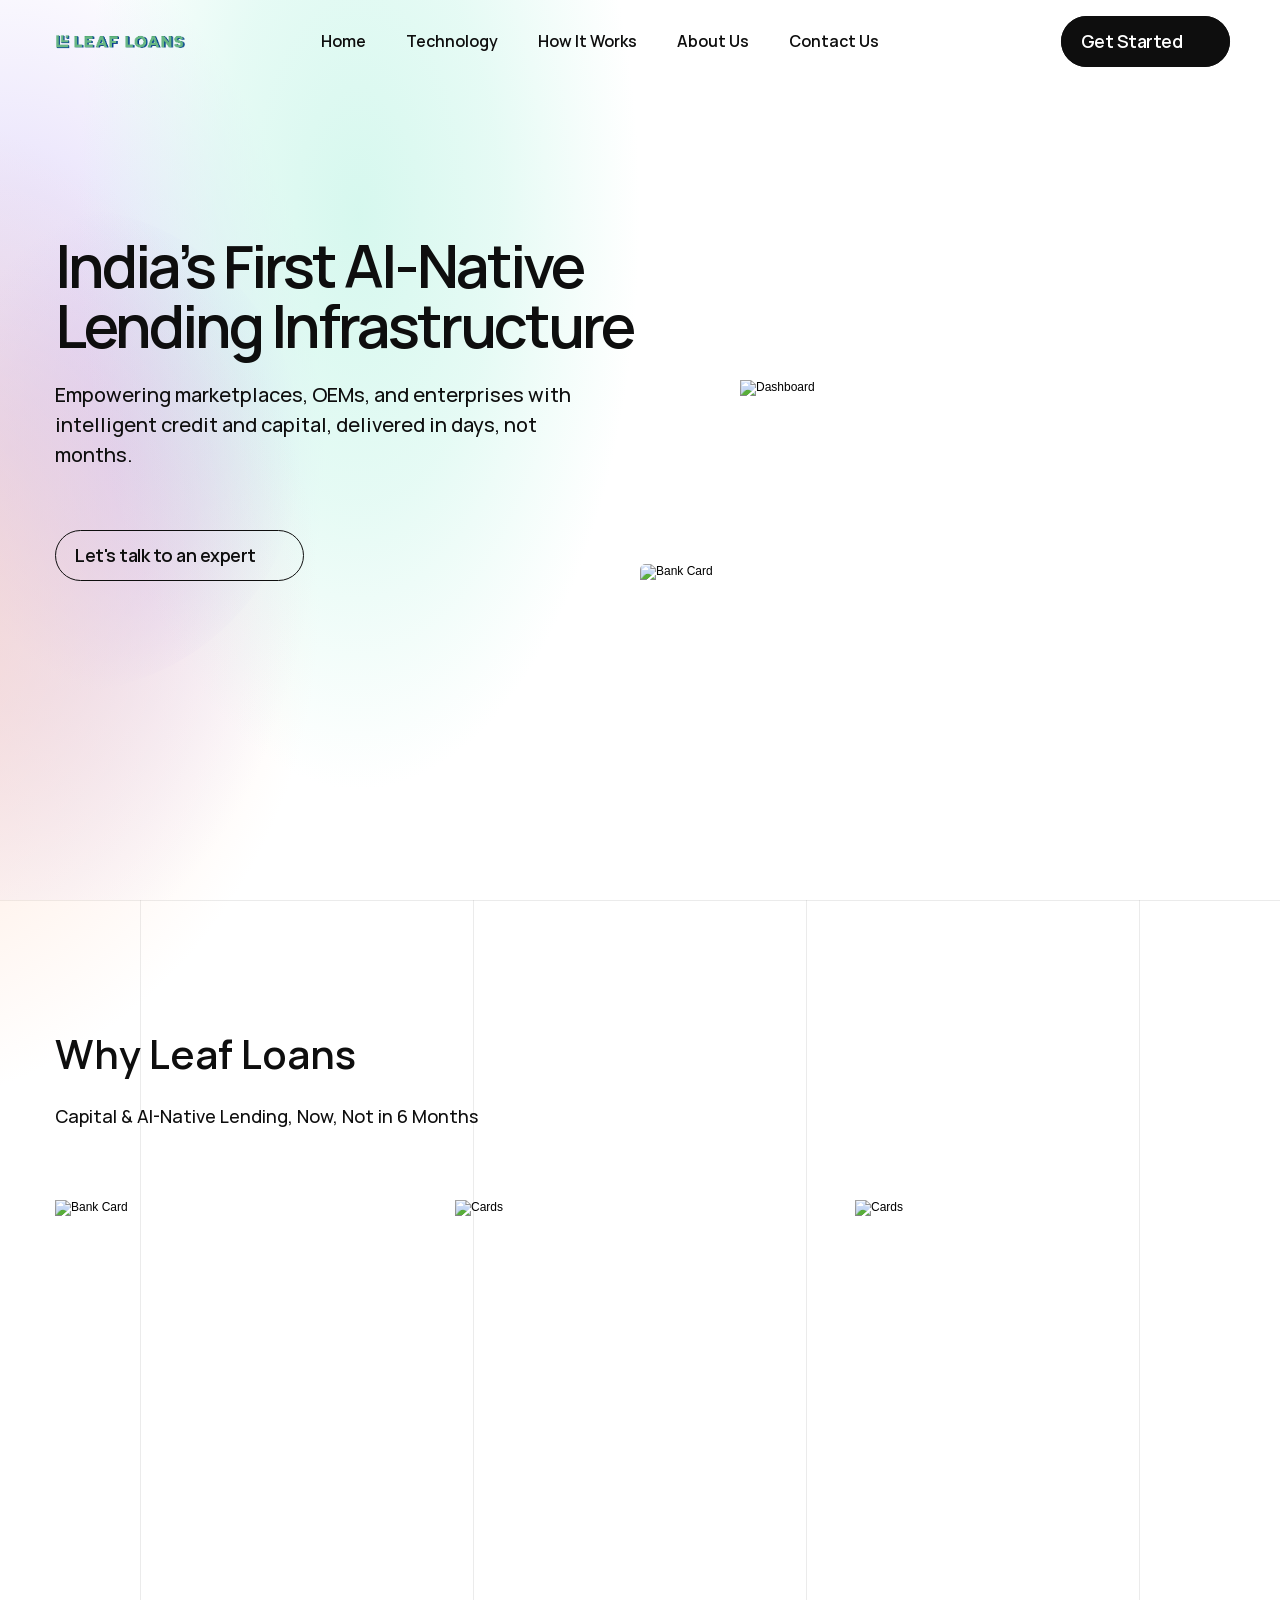
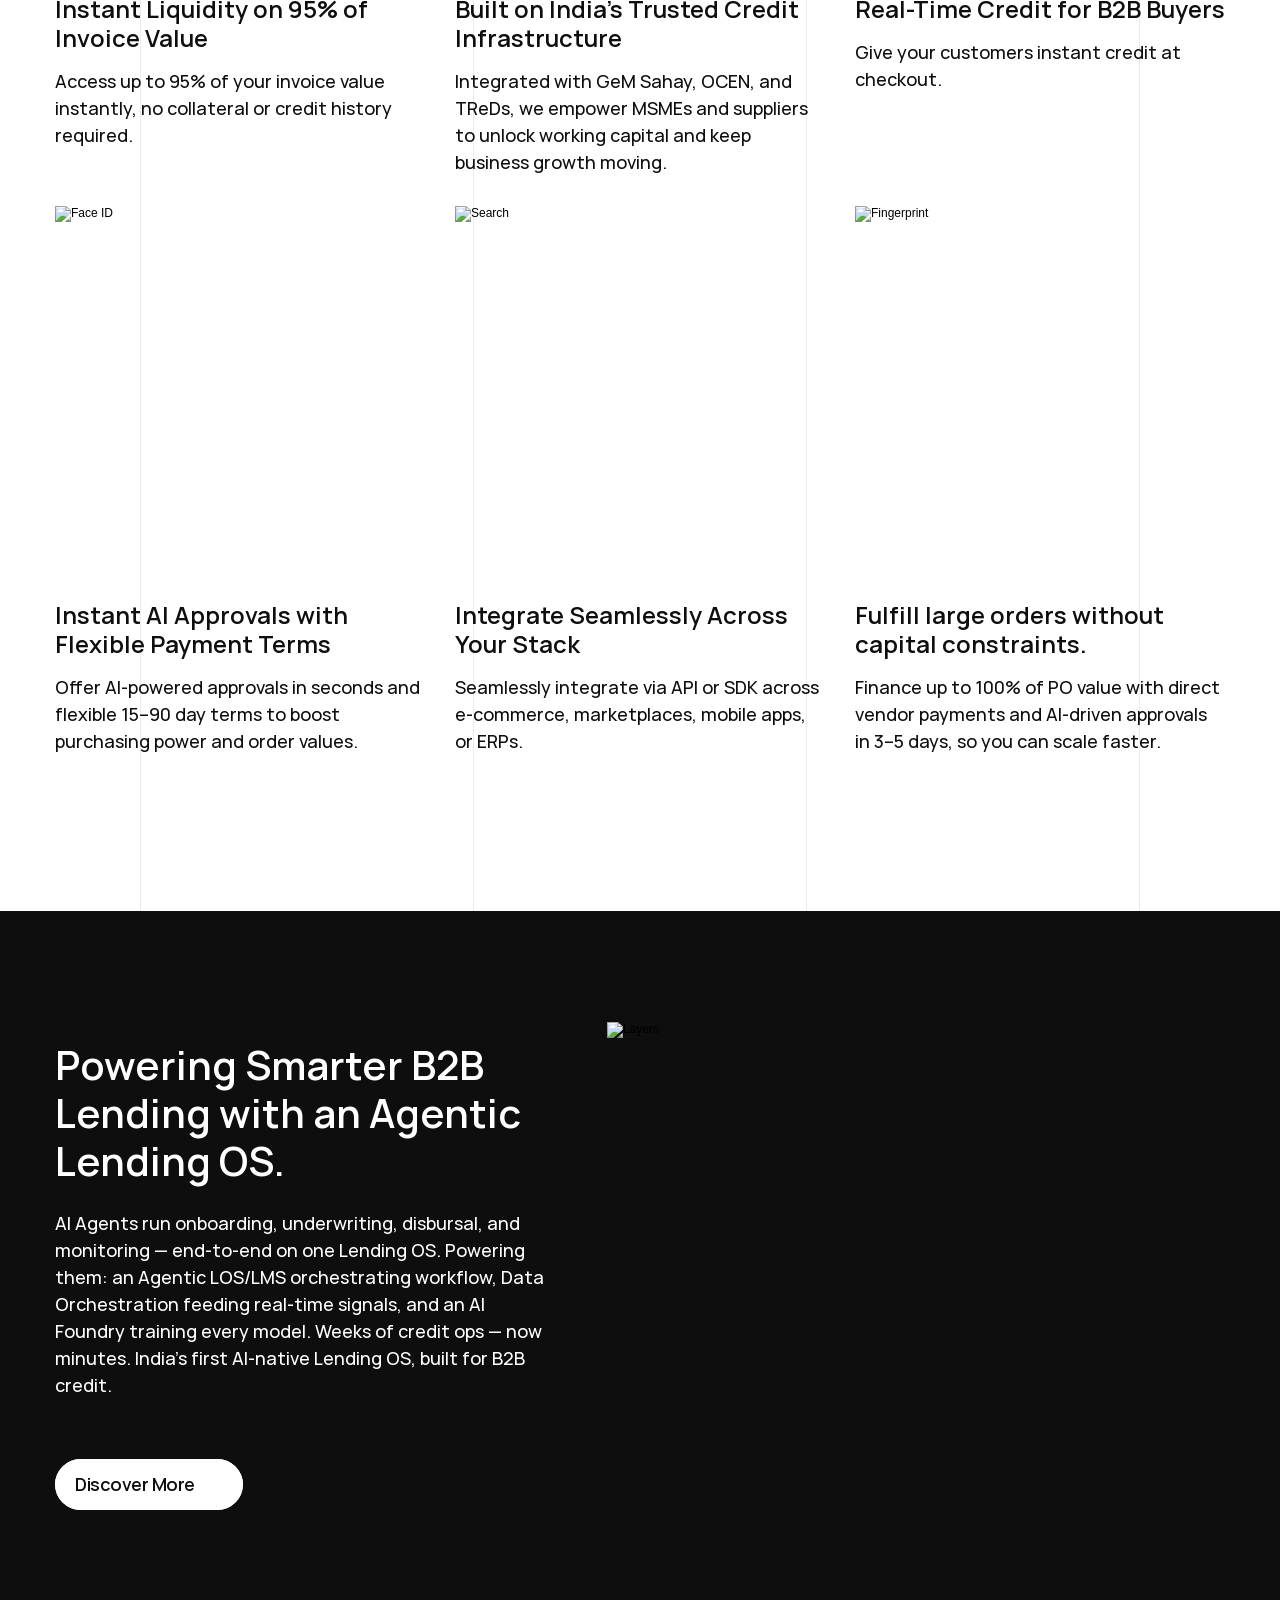
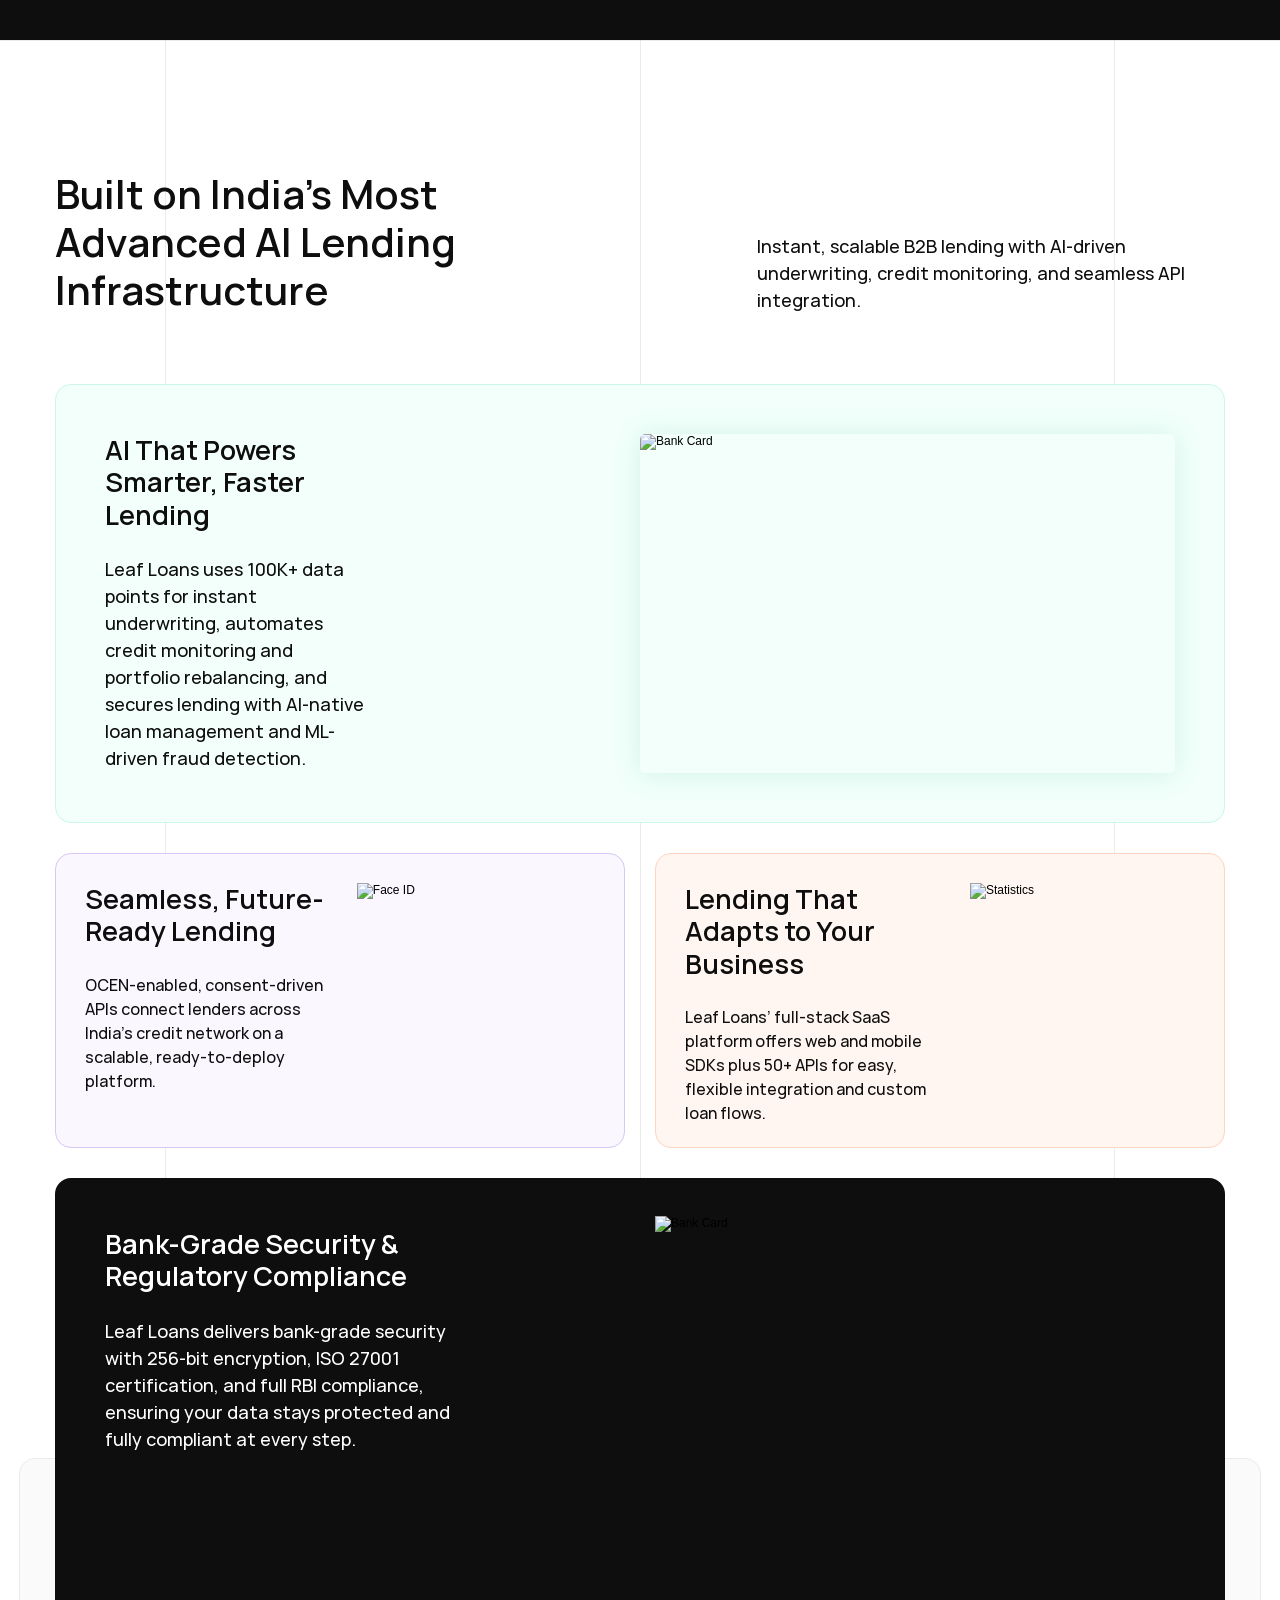
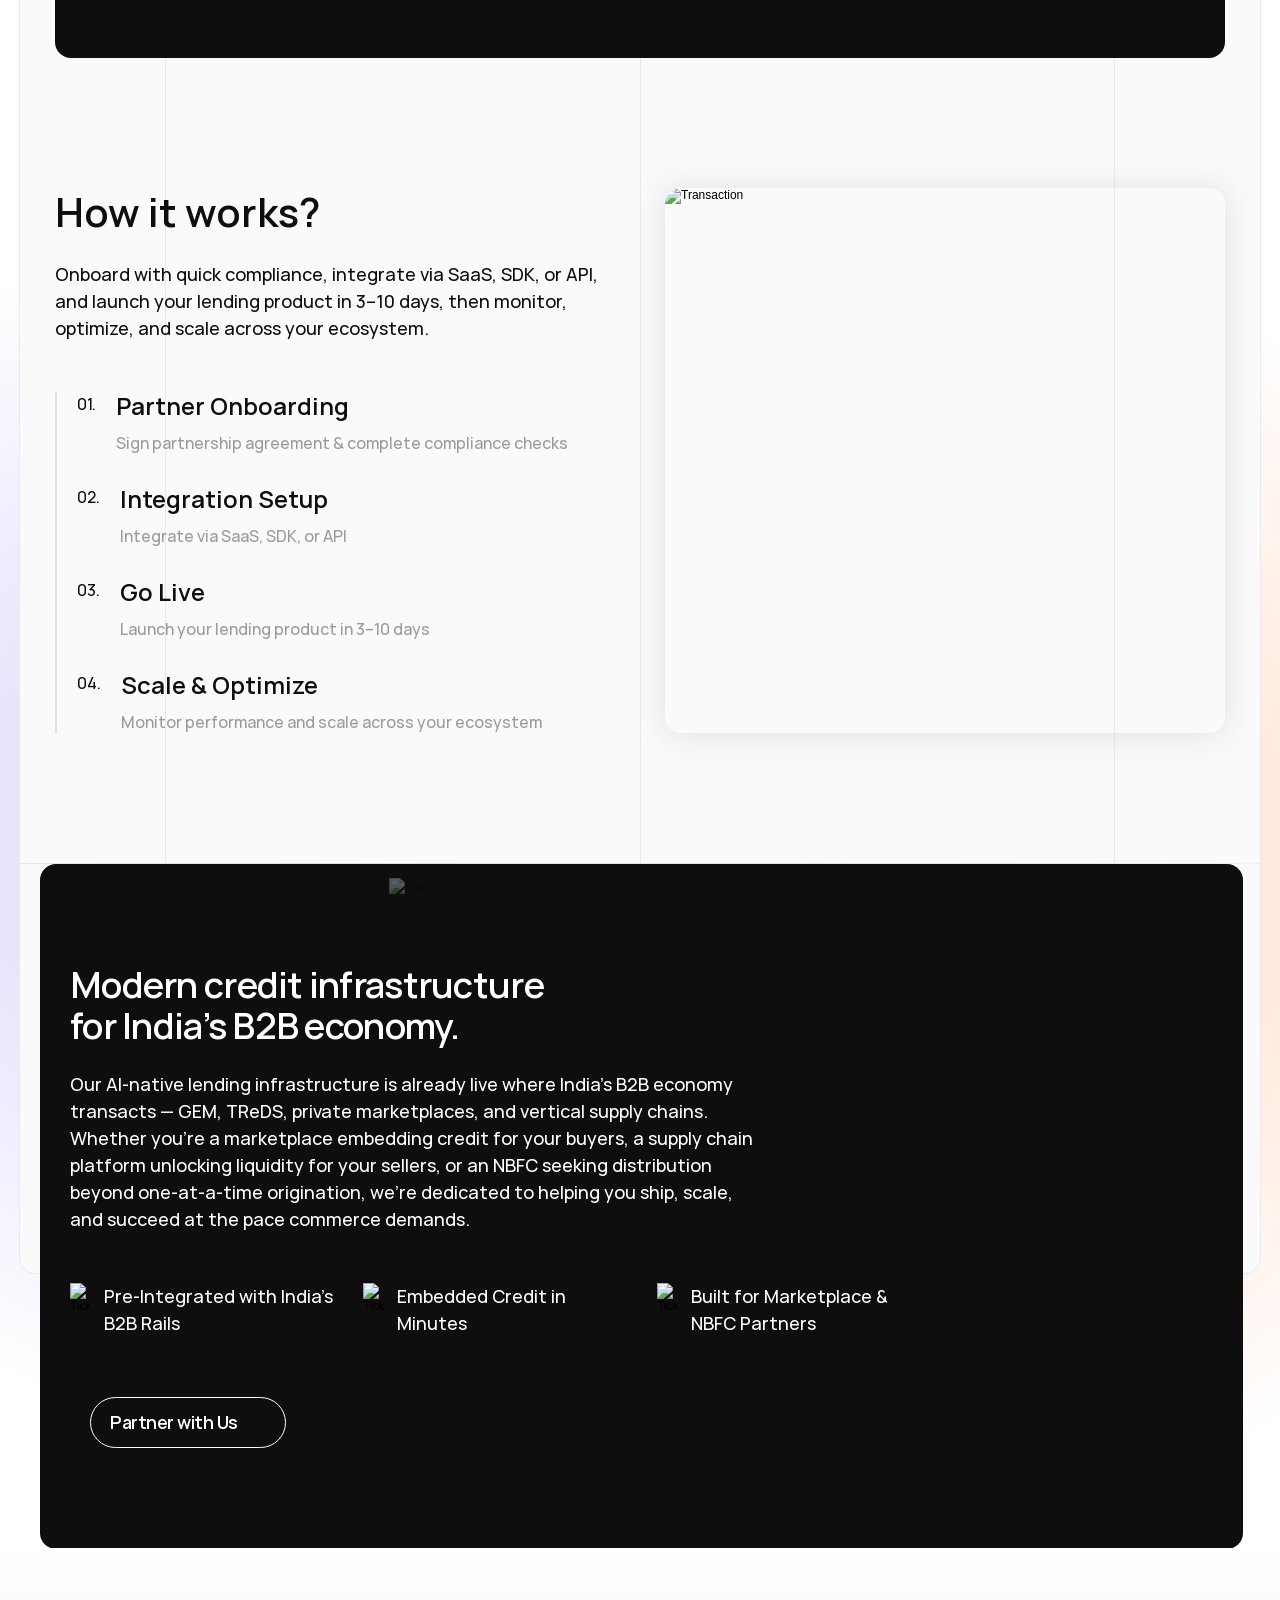
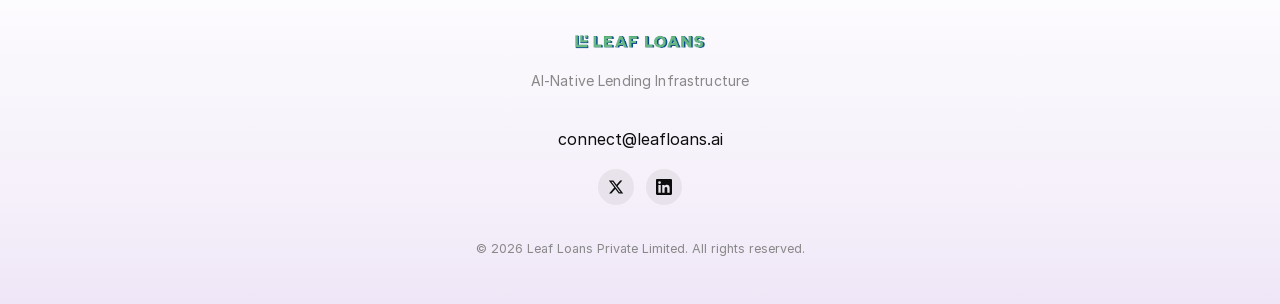
==== commit d88d7827: "feat(seo): Leaf Loans meta tags, OG/Twitter cards, favicon, robots, sitemap Replace the scraped Fram" ====
--- a/index.html
+++ b/index.html
@@ -8,24 +8,50 @@
     <!-- End of headStart -->
 	<meta name="viewport" content="width=device-width">
 	<meta name="generator" content="Framer 1067533">
-	<title>Finix - Fintech, Banking and Finance Framer Template</title>
-    <meta name="description" content="Finix is a website template designed for finance companies, banks, and fintech firms. With a sleek, professional design, intuitive navigation, and easy customization, it helps you showcase your services, build trust, and attract clients effortlessly.">
+	<title>Leaf Loans — AI-Native Lending Infrastructure for India's B2B Economy</title>
+<meta data-ll-seo="1" name="description" content="AI-native lending infrastructure pre-integrated with GEM, TReDS, and B2B marketplaces. Embedded credit for marketplaces, distribution for NBFCs — live in days, not quarters." />
+<meta data-ll-seo="1" name="keywords" content="AI lending, lending infrastructure, embedded credit, GEM, TReDS, B2B credit, NBFC technology, agentic lending, India fintech, lending OS, B2B marketplace credit, supply chain finance" />
+<meta data-ll-seo="1" name="author" content="Leaf Loans" />
+<meta data-ll-seo="1" name="robots" content="index,follow,max-image-preview:large" />
+<meta data-ll-seo="1" name="theme-color" content="#0c0c0c" />
+<link data-ll-seo="1" rel="canonical" href="https://leafloans.ai/" />
+<meta data-ll-seo="1" property="og:type" content="website" />
+<meta data-ll-seo="1" property="og:site_name" content="Leaf Loans" />
+<meta data-ll-seo="1" property="og:locale" content="en_IN" />
+<meta data-ll-seo="1" property="og:title" content="Leaf Loans — AI-Native Lending Infrastructure for India's B2B Economy" />
+<meta data-ll-seo="1" property="og:description" content="AI-native lending infrastructure pre-integrated with GEM, TReDS, and B2B marketplaces. Embedded credit for marketplaces, distribution for NBFCs — live in days, not quarters." />
+<meta data-ll-seo="1" property="og:url" content="https://leafloans.ai/" />
+<meta data-ll-seo="1" property="og:image" content="https://leafloans.ai/assets/img/leafloans-logo.png" />
+<meta data-ll-seo="1" property="og:image:alt" content="Leaf Loans" />
+<meta data-ll-seo="1" name="twitter:card" content="summary_large_image" />
+<meta data-ll-seo="1" name="twitter:site" content="@leafloans" />
+<meta data-ll-seo="1" name="twitter:title" content="Leaf Loans — AI-Native Lending Infrastructure for India's B2B Economy" />
+<meta data-ll-seo="1" name="twitter:description" content="AI-native lending infrastructure pre-integrated with GEM, TReDS, and B2B marketplaces. Embedded credit for marketplaces, distribution for NBFCs — live in days, not quarters." />
+<meta data-ll-seo="1" name="twitter:image" content="https://leafloans.ai/assets/img/leafloans-logo.png" />
+<script type="application/ld+json">{
+  "@context": "https://schema.org",
+  "@type": "Organization",
+  "name": "Leaf Loans",
+  "alternateName": "Leaf Loans Private Limited",
+  "url": "https://leafloans.ai",
+  "logo": "https://leafloans.ai/assets/img/leafloans-logo.png",
+  "description": "AI-native lending infrastructure for India's B2B economy. Pre-integrated with GEM, TReDS, and B2B marketplaces.",
+  "foundingLocation": {"@type": "Place", "address": {"@type": "PostalAddress", "addressCountry": "IN"}},
+  "sameAs": [
+    "https://x.com/leafloans",
+    "https://www.linkedin.com/company/leafloans"
+  ],
+  "contactPoint": {
+    "@type": "ContactPoint",
+    "email": "connect@leafloans.ai",
+    "contactType": "customer support"
+  }
+}</script>
+
     <meta name="framer-search-index" content="https://framerusercontent.com/sites/7qsRUcdQbOApjD8puDKzp8/searchIndex-oJ7tQM6RrkOj.json">
-    <link href="https://framerusercontent.com/images/VYBvvMvBAOMH9NboyNwbu5DrD90.png" rel="icon" media="(prefers-color-scheme: light)">
-    <link href="https://framerusercontent.com/images/K8JDI9ayQ1C237U56KualN5Jjwc.png" rel="icon" media="(prefers-color-scheme: dark)">
-    <link rel="apple-touch-icon" href="https://framerusercontent.com/images/GlUvSICVVrOUpF5vMl9ouSC6yA.png">
     <!-- Open Graph / Facebook -->
-    <meta property="og:type" content="website">
-    <meta property="og:title" content="Finix - Fintech, Banking and Finance Framer Template">
-    <meta property="og:description" content="Finix is a website template designed for finance companies, banks, and fintech firms. With a sleek, professional design, intuitive navigation, and easy customization, it helps you showcase your services, build trust, and attract clients effortlessly.">
-    <meta property="og:image" content="https://framerusercontent.com/images/6aBNT9vxhPt4ILoNasSbwlPhKlM.png">
     <!-- Twitter -->
-    <meta name="twitter:card" content="summary_large_image">
-    <meta name="twitter:title" content="Finix - Fintech, Banking and Finance Framer Template">
-    <meta name="twitter:description" content="Finix is a website template designed for finance companies, banks, and fintech firms. With a sleek, professional design, intuitive navigation, and easy customization, it helps you showcase your services, build trust, and attract clients effortlessly.">
-    <meta name="twitter:image" content="https://framerusercontent.com/images/6aBNT9vxhPt4ILoNasSbwlPhKlM.png">
-	
-	<style data-framer-font-css="">@font-face { font-family: "Inter"; src: url("https://framerusercontent.com/assets/5vvr9Vy74if2I6bQbJvbw7SY1pQ.woff2"); font-display: swap; font-style: normal; font-weight: 400; unicode-range: U+0460-052F, U+1C80-1C88, U+20B4, U+2DE0-2DFF, U+A640-A69F, U+FE2E-FE2F }
+    <style data-framer-font-css="">@font-face { font-family: "Inter"; src: url("https://framerusercontent.com/assets/5vvr9Vy74if2I6bQbJvbw7SY1pQ.woff2"); font-display: swap; font-style: normal; font-weight: 400; unicode-range: U+0460-052F, U+1C80-1C88, U+20B4, U+2DE0-2DFF, U+A640-A69F, U+FE2E-FE2F }
 @font-face { font-family: "Inter"; src: url("https://framerusercontent.com/assets/EOr0mi4hNtlgWNn9if640EZzXCo.woff2"); font-display: swap; font-style: normal; font-weight: 400; unicode-range: U+0301, U+0400-045F, U+0490-0491, U+04B0-04B1, U+2116 }
 @font-face { font-family: "Inter"; src: url("https://framerusercontent.com/assets/Y9k9QrlZAqio88Klkmbd8VoMQc.woff2"); font-display: swap; font-style: normal; font-weight: 400; unicode-range: U+1F00-1FFF }
 @font-face { font-family: "Inter"; src: url("https://framerusercontent.com/assets/OYrD2tBIBPvoJXiIHnLoOXnY9M.woff2"); font-display: swap; font-style: normal; font-weight: 400; unicode-range: U+0370-03FF }
@@ -76,7 +102,7 @@
 @font-face { font-family: "Inter Placeholder"; src: local("Arial"); ascent-override: 89.79%; descent-override: 22.36%; line-gap-override: 0.00%; size-adjust: 107.89% }
 @font-face { font-family: "Manrope Placeholder"; src: local("Arial"); ascent-override: 102.74%; descent-override: 28.91%; line-gap-override: 0.00%; size-adjust: 103.76% }</style>
 	
-	<meta name="robots" content="max-image-preview:large"><link rel="canonical" href="https://high-location-359095.framer.app/"><meta property="og:url" content="https://high-location-359095.framer.app/"><style data-framer-css-ssr-minified="" data-framer-components="framer-lib-cursors-host framer-c4CVn framer-TJ3vi PropertyOverrides framer-7wOrN framer-xrpI2 framer-lib-combinedCSSRules framer-JNUtH framer-r9xgC framer-dU4mV framer-O20u5 framer-kINlW framer-gMmZx framer-RiMUo framer-yLk5s">html,body,#main{box-sizing:border-box;margin:0;padding:0}:root{-webkit-font-smoothing:antialiased;-moz-osx-font-smoothing:grayscale}*{box-sizing:border-box;-webkit-font-smoothing:inherit}h1,h2,h3,h4,h5,h6,p,figure{margin:0}body,input,textarea,select,button{font-family:sans-serif;font-size:12px}body{--token-1e770397-8272-4d17-93ab-1a1a513b9044:#fff;--token-6330f049-1cc2-4990-a7d5-2a799ffbfe76:#d5c9f8;--token-8f7539be-cfd8-4727-a898-b46373cc67f1:#ccf6ea;--token-fa8c7a83-82b8-44c0-ad9c-7674c9195829:#ffd5bf;--token-5935519b-e2a8-47f1-81f4-fd5a3a8209ae:#9a9a9a;--token-ea3c7170-c0d5-4465-b600-caccb63ae8d9:#0e0e0e;--token-039971df-df88-4a54-8631-cf105295e5e6:#fafafa;--token-4d8666a4-d098-49e7-ac6b-ae66187e125f:#fff0;--token-cc28b9c5-671a-44d0-a1ff-534f9b7bb243:#9a9a9a33;--token-17977aa6-b53f-4f51-8f88-ca10ca683d84:#dadada;--token-760e3c87-e865-496e-844c-bd92ac749fc9:#7827cf;--token-0e484fb6-add0-4245-a324-a3f14078ae34:#f2fffb;--token-9a5a90a4-6b17-4f93-98ab-562dedcd3789:#faf7ff;--token-dcda66d8-d6a4-4c50-acac-58056b8dd317:#fff6f1}@supports (z-index:calc(infinity)){#__framer-badge-container{--infinity:infinity}}#__framer-badge-container{pointer-events:none;width:100%;z-index:calc(var(--infinity,2147480000));justify-content:flex-end;padding:20px;display:flex;position:fixed;bottom:0}@supports (background:-webkit-named-image(i)) and (not (grid-template-rows:subgrid)){body{--framer-will-change-override:transform}}@supports (background:-webkit-named-image(i)) and (not (position-area:top right)){body{--framer-will-change-filter-override:filter}}[data-framer-component-type=Text] div div span,[data-framer-component-type=Text] a div span,[data-framer-component-type=Text] span span span,[data-framer-component-type=Text] p span span,[data-framer-component-type=Text] h1 span span,[data-framer-component-type=Text] h2 span span,[data-framer-component-type=Text] h3 span span,[data-framer-component-type=Text] h4 span span,[data-framer-component-type=Text] h5 span span,[data-framer-component-type=Text] h6 span span,[data-framer-component-type=Text] a{font-family:var(--font-family);font-style:var(--font-style);font-weight:min(calc(var(--framer-font-weight-increase,0) + var(--font-weight,400)),900);color:var(--text-color);letter-spacing:var(--letter-spacing);font-size:var(--font-size);text-transform:var(--text-transform);--text-decoration:var(--framer-text-decoration-style,solid)var(--framer-text-decoration,none)var(--framer-text-decoration-color,currentcolor)var(--framer-text-decoration-thickness,auto);--text-decoration-skip-ink:var(--framer-text-decoration-skip-ink);--text-underline-offset:var(--framer-text-decoration-offset);line-height:var(--line-height);--font-family:var(--framer-font-family);--font-style:var(--framer-font-style);--font-weight:var(--framer-font-weight);--text-color:var(--framer-text-color);--letter-spacing:var(--framer-letter-spacing);--font-size:var(--framer-font-size);--text-transform:var(--framer-text-transform);--line-height:var(--framer-line-height)}@supports not (color:color(display-p3 1 1 1)){p.framer-text,div.framer-text,h1.framer-text,h2.framer-text,h3.framer-text,h4.framer-text,h5.framer-text,h6.framer-text,li.framer-text,ol.framer-text,ul.framer-text,span.framer-text:not([data-text-fill]){color:var(--framer-blockquote-text-color-rgb,var(--framer-blockquote-text-color,var(--framer-text-color-rgb,var(--framer-text-color,#000))));-webkit-text-stroke-color:var(--framer-text-stroke-color-rgb,var(--framer-text-stroke-color,initial))}mark.framer-text{background-color:var(--framer-blockquote-text-background-color-rgb,var(--framer-blockquote-text-background-color,var(--framer-text-background-color-rgb,var(--framer-text-background-color,initial))))}}@supports not (color:color(display-p3 1 1 1)){code.framer-text,code.framer-text span.framer-text:not([data-text-fill]){color:var(--framer-blockquote-text-color-rgb,var(--framer-blockquote-text-color,var(--framer-code-text-color-rgb,var(--framer-code-text-color,var(--framer-text-color-rgb,var(--framer-text-color,#000))))))}}@supports not (color:color(display-p3 1 1 1)){a.framer-text,span.framer-text[data-nested-link]{color:var(--framer-blockquote-text-color-rgb,var(--framer-blockquote-text-color,var(--framer-link-text-color-rgb,var(--framer-link-text-color,var(--framer-text-color-rgb,var(--framer-text-color,#000))))));background-color:var(--framer-link-text-background-color-rgb,var(--framer-link-text-background-color,initial));-webkit-text-decoration-color:var(--framer-link-text-decoration-color-rgb,var(--framer-link-text-decoration-color,var(--framer-text-decoration-color-rgb,var(--framer-text-decoration-color,currentcolor))));text-decoration-color:var(--framer-link-text-decoration-color-rgb,var(--framer-link-text-decoration-color,var(--framer-text-decoration-color-rgb,var(--framer-text-decoration-color,currentcolor))))}}@supports not (color:color(display-p3 1 1 1)){code.framer-text a.framer-text,code.framer-text a.framer-text span.framer-text:not([data-text-fill]),code.framer-text span.framer-text[data-nested-link],code.framer-text span.framer-text[data-nested-link] span.framer-text:not([data-text-fill]){color:var(--framer-blockquote-text-color-rgb,var(--framer-blockquote-text-color,var(--framer-link-text-color-rgb,var(--framer-link-text-color,var(--framer-code-text-color-rgb,var(--framer-code-text-color,var(--framer-text-color-rgb,var(--framer-text-color,#000))))))))}}@supports not (color:color(display-p3 1 1 1)){a.framer-text:hover,span.framer-text[data-nested-link]:hover{color:var(--framer-link-hover-text-color-rgb,var(--framer-link-hover-text-color,var(--framer-blockquote-text-color-rgb,var(--framer-blockquote-text-color,var(--framer-link-text-color-rgb,var(--framer-link-text-color,var(--framer-text-color-rgb,var(--framer-text-color,#000))))))));background-color:var(--framer-link-hover-text-background-color-rgb,var(--framer-link-hover-text-background-color,var(--framer-link-text-background-color-rgb,var(--framer-link-text-background-color,var(--framer-text-background-color-rgb,var(--framer-text-background-color,initial))))));-webkit-text-decoration-color:var(--framer-link-hover-text-decoration-color-rgb,var(--framer-link-hover-text-decoration-color,var(--framer-link-text-decoration-color-rgb,var(--framer-link-text-decoration-color,var(--framer-text-decoration-color-rgb,var(--framer-text-decoration-color,currentcolor))))));text-decoration-color:var(--framer-link-hover-text-decoration-color-rgb,var(--framer-link-hover-text-decoration-color,var(--framer-link-text-decoration-color-rgb,var(--framer-link-text-decoration-color,var(--framer-text-decoration-color-rgb,var(--framer-text-decoration-color,currentcolor))))))}}@supports not (color:color(display-p3 1 1 1)){code.framer-text a.framer-text:hover,code.framer-text span.framer-text[data-nested-link]:hover{color:var(--framer-link-hover-text-color-rgb,var(--framer-link-hover-text-color,var(--framer-blockquote-text-color-rgb,var(--framer-blockquote-text-color,var(--framer-link-text-color-rgb,var(--framer-link-text-color,var(--framer-code-text-color-rgb,var(--framer-code-text-color,var(--framer-text-color-rgb,var(--framer-text-color,#000))))))))))}}@supports not (color:color(display-p3 1 1 1)){a.framer-text[data-framer-page-link-current],span.framer-text[data-framer-page-link-current]{color:var(--framer-link-current-text-color-rgb,var(--framer-link-current-text-color,var(--framer-link-text-color-rgb,var(--framer-link-text-color,var(--framer-text-color-rgb,var(--framer-text-color,#000))))));background-color:var(--framer-link-current-text-background-color-rgb,var(--framer-link-current-text-background-color,var(--framer-link-text-background-color-rgb,var(--framer-link-text-background-color,var(--framer-text-background-color-rgb,var(--framer-text-background-color,initial))))));-webkit-text-decoration-color:var(--framer-link-current-text-decoration-color-rgb,var(--framer-link-current-text-decoration-color,var(--framer-link-text-decoration-color-rgb,var(--framer-link-text-decoration-color,var(--framer-text-decoration-color-rgb,var(--framer-text-decoration-color,currentcolor))))));text-decoration-color:var(--framer-link-current-text-decoration-color-rgb,var(--framer-link-current-text-decoration-color,var(--framer-link-text-decoration-color-rgb,var(--framer-link-text-decoration-color,var(--framer-text-decoration-color-rgb,var(--framer-text-decoration-color,currentcolor))))))}}@supports not (color:color(display-p3 1 1 1)){code.framer-text a.framer-text[data-framer-page-link-current],code.framer-text a.framer-text[data-framer-page-link-current] span.framer-text:not([data-text-fill]),code.framer-text span.framer-text[data-framer-page-link-current],code.framer-text span.framer-text[data-framer-page-link-current] span.framer-text:not([data-text-fill]){color:var(--framer-link-current-text-color-rgb,var(--framer-link-current-text-color,var(--framer-link-text-color-rgb,var(--framer-link-text-color,var(--framer-code-text-color-rgb,var(--framer-code-text-color,var(--framer-text-color-rgb,var(--framer-text-color,#000))))))));background-color:var(--framer-link-current-text-background-color-rgb,var(--framer-link-current-text-background-color,var(--framer-link-text-background-color-rgb,var(--framer-link-text-background-color,var(--framer-text-background-color-rgb,var(--framer-text-background-color,initial))))))}}@supports not (color:color(display-p3 1 1 1)){a.framer-text[data-framer-page-link-current]:hover,span.framer-text[data-framer-page-link-current]:hover{color:var(--framer-link-hover-text-color-rgb,var(--framer-link-hover-text-color,var(--framer-link-current-text-color-rgb,var(--framer-link-current-text-color,var(--framer-link-text-color-rgb,var(--framer-link-text-color,var(--framer-code-text-color-rgb,var(--framer-code-text-color,var(--framer-text-color-rgb,var(--framer-text-color,#000))))))))));background-color:var(--framer-link-hover-text-background-color-rgb,var(--framer-link-hover-text-background-color,var(--framer-link-current-text-background-color-rgb,var(--framer-link-current-text-background-color,var(--framer-link-text-background-color-rgb,var(--framer-link-text-background-color,initial))))));-webkit-text-decoration-color:var(--framer-link-hover-text-decoration-color-rgb,var(--framer-link-hover-text-decoration-color,var(--framer-link-current-text-decoration-color-rgb,var(--framer-link-current-text-decoration-color,var(--framer-link-text-decoration-color-rgb,var(--framer-link-text-decoration-color,var(--framer-text-decoration-color-rgb,var(--framer-text-decoration-color,currentcolor))))))));text-decoration-color:var(--framer-link-hover-text-decoration-color-rgb,var(--framer-link-hover-text-decoration-color,var(--framer-link-current-text-decoration-color-rgb,var(--framer-link-current-text-decoration-color,var(--framer-link-text-decoration-color-rgb,var(--framer-link-text-decoration-color,var(--framer-text-decoration-color-rgb,var(--framer-text-decoration-color,currentcolor))))))))}}@supports not (color:color(display-p3 1 1 1)){code.framer-text a.framer-text[data-framer-page-link-current]:hover,code.framer-text a.framer-text[data-framer-page-link-current]:hover span.framer-text:not([data-text-fill]),code.framer-text span.framer-text[data-framer-page-link-current]:hover,code.framer-text span.framer-text[data-framer-page-link-current]:hover span.framer-text:not([data-text-fill]){color:var(--framer-link-hover-text-color-rgb,var(--framer-link-hover-text-color,var(--framer-link-current-text-color-rgb,var(--framer-link-current-text-color,var(--framer-link-text-color-rgb,var(--framer-link-text-color,var(--framer-code-text-color-rgb,var(--framer-code-text-color,var(--framer-text-color-rgb,var(--framer-text-color,#000))))))))));background-color:var(--framer-link-hover-text-background-color-rgb,var(--framer-link-hover-text-background-color,var(--framer-link-current-text-background-color-rgb,var(--framer-link-current-text-background-color,var(--framer-link-text-background-color-rgb,var(--framer-link-text-background-color,initial))))))}}@supports not (aspect-ratio:1){.framer-text-module:not([data-width=fit])[style*=aspect-ratio]{position:relative!important}.framer-text-module:not([data-width=fit])[style*=aspect-ratio]:before{content:"";padding-bottom:calc(100%/calc(var(--aspect-ratio)));display:block}.framer-text-module[data-width=fill]>:first-child,.framer-text-module[data-width=fill]>.ssr-variant>:first-child,.framer-text-module:not([data-width=fit])[style*=aspect-ratio]>:first-child,.framer-text-module:not([data-width=fit])[style*=aspect-ratio]>.ssr-variant>:first-child{position:absolute;top:0;left:0;height:100%!important}}@supports not (overflow:clip){:root{--overflow-clip-fallback:hidden}}@supports (background:-webkit-named-image(i)) and (not (contain-intrinsic-size:inherit)){div.framer-text,p.framer-text,h1.framer-text,h2.framer-text,h3.framer-text,h4.framer-text,h5.framer-text,h6.framer-text,ol.framer-text,ul.framer-text,li.framer-text,blockquote.framer-text,.framer-text.framer-image{display:var(--text-truncation-display-inline-for-safari-16,revert)}div.framer-text:after,p.framer-text:after,h1.framer-text:after,h2.framer-text:after,h3.framer-text:after,h4.framer-text:after,h5.framer-text:after,h6.framer-text:after,ol.framer-text:after,ul.framer-text:after,li.framer-text:after,blockquote.framer-text:after,.framer-text.framer-image:after{content:var(--text-truncation-line-break-for-safari-16);white-space:pre}.framer-text.framer-text-module,.framer-text.framer-table-wrapper{display:var(--text-truncation-display-none-for-safari-16,revert)}p.framer-text[data-text-fill]{display:var(--text-truncation-display-inline-for-safari-16,inline-block)}}@supports (corner-shape:superellipse(2)){:root{--one-if-corner-shape-supported:1}}.framer-cursor-none,.framer-cursor-none *{cursor:none!important}.framer-pointer-events-none,.framer-pointer-events-none *{pointer-events:none!important}@supports (aspect-ratio:1){body{--framer-aspect-ratio-supported:auto}}.framer-c4CVn.framer-159asil,.framer-c4CVn .framer-159asil{display:block}.framer-c4CVn.framer-17p436h{background-color:var(--token-1e770397-8272-4d17-93ab-1a1a513b9044,#fff);flex-flow:column;place-content:center flex-start;align-items:center;gap:0;width:100%;height:min-content;padding:0;display:flex;position:relative;overflow:hidden}.framer-c4CVn .framer-qzrbdo{background:0 0;flex-grow:1;width:0;height:0;margin:0;position:relative}.framer-c4CVn .framer-1c4lsus-container{flex:none;order:1001;width:100%;height:auto;position:relative}.framer-c4CVn .framer-1xk2upv-container{flex:none;order:1002;width:100%;height:auto;position:relative}[data-layout-template=true]>#overlay{margin-bottom:0}@supports (aspect-ratio:1){body{--framer-aspect-ratio-supported:auto}}.framer-TJ3vi.framer-lux5qc,.framer-TJ3vi .framer-lux5qc{display:block}.framer-TJ3vi.framer-72rtr7{background-color:var(--token-1e770397-8272-4d17-93ab-1a1a513b9044,#fff);flex-flow:column;place-content:center flex-start;align-items:center;gap:0;width:1280px;height:min-content;padding:0;display:flex;position:relative;overflow:hidden}.framer-TJ3vi .framer-1karqmi-container{z-index:10;flex:none;height:auto;position:fixed;top:0;left:0;right:0}.framer-TJ3vi .framer-3pftir{flex-flow:row;flex:none;place-content:center;align-items:center;gap:0;width:100%;height:100vh;padding:180px 0 100px;display:flex;position:relative;overflow:hidden}.framer-TJ3vi .framer-bt7f58{z-index:1;flex-flow:row;flex:1 0 0;place-content:flex-start center;align-items:flex-start;gap:0;width:1px;max-width:1200px;height:min-content;padding:0 15px;display:flex;position:relative;overflow:visible}.framer-TJ3vi .framer-1fkxkb8{z-index:1;flex-flow:row;flex:none;place-content:flex-end;align-items:flex-end;gap:0;width:100%;height:min-content;padding:0;display:flex;position:relative;overflow:visible}.framer-TJ3vi .framer-1yfwmzr{aspect-ratio:1.57447;height:var(--framer-aspect-ratio-supported,127px);will-change:var(--framer-will-change-filter-override,filter);z-index:1;flex:none;width:29%;max-width:250px;max-height:160px;position:absolute;bottom:20px;left:0;overflow:hidden}.framer-TJ3vi .framer-1slv0sx{aspect-ratio:1.61039;height:var(--framer-aspect-ratio-supported,124px);flex:none;width:80%;max-width:590px;max-height:365px;position:relative;overflow:visible}.framer-TJ3vi .framer-zh5w6h{flex-flow:column;flex:1 0 0;place-content:flex-start;align-items:flex-start;gap:25px;width:1px;height:min-content;padding:0;display:flex;position:relative;overflow:visible}.framer-TJ3vi .framer-57e55a,.framer-TJ3vi .framer-fbeqs6,.framer-TJ3vi .framer-11k43pr,.framer-TJ3vi .framer-16pkib4,.framer-TJ3vi .framer-1hqfru9,.framer-TJ3vi .framer-vpapqq,.framer-TJ3vi .framer-wai842,.framer-TJ3vi .framer-1gvku6s,.framer-TJ3vi .framer-1x489p9,.framer-TJ3vi .framer-1lpudr2,.framer-TJ3vi .framer-dpe54z,.framer-TJ3vi .framer-1bnhi51,.framer-TJ3vi .framer-148qpgy,.framer-TJ3vi .framer-1k8khey,.framer-TJ3vi .framer-1pdomy8,.framer-TJ3vi .framer-kiptvm,.framer-TJ3vi .framer-e6fccg,.framer-TJ3vi .framer-zbgnki,.framer-TJ3vi .framer-11qmxpy,.framer-TJ3vi .framer-u9h6n9,.framer-TJ3vi .framer-1hspasb{--framer-link-text-color:#09f;--framer-link-text-decoration:underline;white-space:pre-wrap;word-break:break-word;word-wrap:break-word;flex:none;width:100%;height:auto;position:relative}.framer-TJ3vi .framer-1f2jycy{flex-flow:row;flex:none;place-content:flex-start center;align-items:flex-start;gap:0;width:100%;min-width:100%;height:min-content;min-height:365px;padding:0;display:flex;position:relative;overflow:visible}.framer-TJ3vi .framer-fq5azv{flex-flow:column;flex:1 0 0;place-content:flex-start center;align-items:flex-start;gap:60px;width:1px;height:min-content;padding:0;display:flex;position:relative;overflow:visible}.framer-TJ3vi .framer-14w421g{--framer-link-text-color:#09f;--framer-link-text-decoration:underline;white-space:pre-wrap;word-break:break-word;word-wrap:break-word;flex:none;width:100%;max-width:530px;height:auto;position:relative}.framer-TJ3vi .framer-oiyi01{flex-flow:row;flex:none;place-content:center flex-start;align-items:center;gap:30px;width:100%;height:min-content;padding:0;display:flex;position:relative;overflow:visible}.framer-TJ3vi .framer-1ltvie8-container,.framer-TJ3vi .framer-1s6jh2n-container,.framer-TJ3vi .framer-1p50p79-container,.framer-TJ3vi .framer-t2x3tc-container,.framer-TJ3vi .framer-ztkx57-container,.framer-TJ3vi .framer-k7ij4n-container,.framer-TJ3vi .framer-esomcz-container{flex:none;width:auto;height:auto;position:relative}.framer-TJ3vi .framer-xmdnqo{z-index:1;flex-flow:row;flex:none;place-content:flex-end center;align-items:flex-end;gap:0;width:50%;height:min-content;padding:0;display:flex;position:absolute;top:0;right:-100px;overflow:visible}.framer-TJ3vi .framer-ndnryr{aspect-ratio:1.61039;height:var(--framer-aspect-ratio-supported,364px);flex:1 0 0;width:1px;max-width:820px;max-height:510px;position:relative;overflow:visible}.framer-TJ3vi .framer-or1obl{aspect-ratio:1.57447;height:var(--framer-aspect-ratio-supported,159px);will-change:var(--framer-will-change-override,transform);z-index:1;border-radius:5px;flex:none;width:250px;position:absolute;bottom:20px;left:-100px;overflow:hidden}.framer-TJ3vi .framer-kv0q41{pointer-events:none;flex-flow:row;flex:none;place-content:center;align-items:center;gap:0;width:200%;height:180%;padding:0;display:flex;position:absolute;top:-40%;left:-50%;overflow:hidden}.framer-TJ3vi .framer-hylm9e{will-change:var(--framer-will-change-override,transform);background:radial-gradient(50% 50%,#d5c9f8cc 0%,#d5c9f880 49.0991%,#d5c9f800 100%);border-radius:1000px;flex:none;width:49%;height:65%;position:absolute;top:17.4306%;left:26.3281%;overflow:hidden}.framer-TJ3vi .framer-1cj5bef{will-change:var(--framer-will-change-override,transform);background:radial-gradient(31% 50% at 69%,#d5c9f8cc 0%,#d5c9f880 49.0991%,#d5c9f800 100%);border-radius:1000px;flex:none;width:45%;height:30%;position:absolute;top:35%;left:28.5547%;overflow:hidden}.framer-TJ3vi .framer-1qknlvf{will-change:var(--framer-will-change-override,transform);background:radial-gradient(50% 50%,#ccf6eacc 0%,#ccf6ea80 50%,#ccf6ea00 100%);border-radius:1000px;flex:none;width:44%;height:71%;position:absolute;top:0;right:0;overflow:hidden}.framer-TJ3vi .framer-1t1whby{--border-bottom-width:0px;--border-color:#9a9a9a33;--border-left-width:0px;--border-right-width:0px;--border-style:solid;--border-top-width:1px;flex-flow:row;flex:none;place-content:center;align-items:center;gap:0;width:100%;height:min-content;padding:130px 0;display:flex;position:relative;overflow:hidden}.framer-TJ3vi .framer-1woe5c4{z-index:1;flex-flow:column;flex:1 0 0;place-content:flex-start center;align-items:flex-start;gap:70px;width:1px;max-width:1200px;height:min-content;padding:0 15px;display:flex;position:relative;overflow:visible}.framer-TJ3vi .framer-17buocj,.framer-TJ3vi .framer-jpsys9{flex-flow:row;flex:none;place-content:flex-end space-between;align-items:flex-end;width:100%;height:min-content;padding:0;display:flex;position:relative;overflow:visible}.framer-TJ3vi .framer-1uorfho{flex-flow:column;flex:1 0 0;place-content:flex-start center;align-items:flex-start;gap:25px;width:1px;max-width:55%;height:min-content;padding:0;display:flex;position:relative;overflow:visible}.framer-TJ3vi .framer-1xo97wa{--framer-link-text-color:#09f;--framer-link-text-decoration:underline;white-space:pre-wrap;word-break:break-word;word-wrap:break-word;flex:none;width:80%;height:auto;position:relative}.framer-TJ3vi .framer-1vqnba9{flex:none;grid-template-columns:repeat(3,minmax(50px,1fr));grid-auto-rows:minmax(0,1fr);justify-content:center;gap:30px;width:1170px;height:min-content;padding:0;display:grid;position:relative;overflow:visible}.framer-TJ3vi .framer-bsu6yj-container{will-change:var(--framer-will-change-effect-override,transform);flex:none;place-self:start;width:100%;height:auto;position:relative}.framer-TJ3vi .framer-14egzjp{pointer-events:none;flex-flow:row;flex:none;place-content:center space-between;align-items:center;width:80%;max-width:1000px;height:100%;padding:0;display:flex;position:absolute;top:-.0409514%;left:calc(50% - min(1000px,80%)/2);overflow:visible}.framer-TJ3vi .framer-yw2tst,.framer-TJ3vi .framer-qnmmq5,.framer-TJ3vi .framer-1pib1g7,.framer-TJ3vi .framer-ynwcr1,.framer-TJ3vi .framer-1ovlwff,.framer-TJ3vi .framer-v4fc8u,.framer-TJ3vi .framer-1dewsxu,.framer-TJ3vi .framer-m1ed08,.framer-TJ3vi .framer-1mc50v1,.framer-TJ3vi .framer-1g57d0l{background-color:var(--token-cc28b9c5-671a-44d0-a1ff-534f9b7bb243,#eaeaea);flex:none;width:1px;height:100%;position:relative;overflow:hidden}.framer-TJ3vi .framer-17b9u1y{background-color:var(--token-ea3c7170-c0d5-4465-b600-caccb63ae8d9,#000);flex-flow:row;flex:none;place-content:center;align-items:center;gap:0;width:100%;height:min-content;padding:130px 0;display:flex;position:relative;overflow:hidden}.framer-TJ3vi .framer-uwtfa4{flex-flow:row;flex:1 0 0;place-content:flex-start space-between;align-items:flex-start;width:1px;max-width:1200px;height:min-content;padding:0 15px;display:flex;position:relative;overflow:visible}.framer-TJ3vi .framer-ic1jaz{flex-flow:column;flex:1 0 0;place-content:flex-start center;align-items:flex-start;gap:60px;width:1px;max-width:500px;height:min-content;padding:0;display:flex;position:relative;overflow:visible}.framer-TJ3vi .framer-1qf2q0a,.framer-TJ3vi .framer-1li0zxj,.framer-TJ3vi .framer-1j5rs4v{flex-flow:column;flex:none;place-content:flex-start center;align-items:flex-start;gap:25px;width:100%;height:min-content;padding:0;display:flex;position:relative;overflow:visible}.framer-TJ3vi .framer-83nw7b{aspect-ratio:1.10619;height:var(--framer-aspect-ratio-supported,664px);flex-flow:row;flex:none;place-content:center;align-items:center;gap:0;width:57%;max-width:800px;padding:0;display:flex;position:absolute;bottom:0;right:0;overflow:visible}.framer-TJ3vi .framer-37c709{aspect-ratio:1.09817;height:var(--framer-aspect-ratio-supported,551px);will-change:var(--framer-will-change-filter-override,filter);z-index:1;flex:none;width:82%;position:absolute;bottom:74px;right:74px;overflow:hidden}.framer-TJ3vi .framer-1uzahbd{--border-bottom-width:0px;--border-color:#9a9a9a33;--border-left-width:0px;--border-right-width:0px;--border-style:solid;--border-top-width:1px;flex-flow:row;flex:none;place-content:center;align-items:center;gap:0;width:100%;height:min-content;padding:130px 0 0;display:flex;position:relative;overflow:visible}.framer-TJ3vi .framer-1buy8na{z-index:1;flex-flow:column;flex:1 0 0;place-content:flex-end center;align-items:flex-end;gap:70px;width:1px;max-width:1200px;height:min-content;padding:0 15px;display:flex;position:relative;overflow:visible}.framer-TJ3vi .framer-17gmnli{--framer-link-text-color:#09f;--framer-link-text-decoration:underline;white-space:pre-wrap;word-break:break-word;word-wrap:break-word;flex:1 0 0;width:1px;max-width:42%;height:auto;position:relative}.framer-TJ3vi .framer-1l9q24h{--framer-link-text-color:#09f;--framer-link-text-decoration:underline;white-space:pre-wrap;word-break:break-word;word-wrap:break-word;flex:1 0 0;width:1px;max-width:40%;height:auto;position:relative}.framer-TJ3vi .framer-12xesif{flex-flow:column;flex:none;place-content:center;align-items:center;gap:30px;width:100%;height:min-content;padding:0;display:flex;position:relative;overflow:visible}.framer-TJ3vi .framer-16901bs{--border-bottom-width:1px;--border-color:var(--token-8f7539be-cfd8-4727-a898-b46373cc67f1,#ccf6ea);--border-left-width:1px;--border-right-width:1px;--border-style:solid;--border-top-width:1px;background-color:var(--token-0e484fb6-add0-4245-a324-a3f14078ae34,#f2fffb);border-radius:16px;flex-flow:row;flex:none;place-content:flex-start space-between;align-items:flex-start;width:100%;height:min-content;padding:50px;display:flex;position:relative;overflow:visible}.framer-TJ3vi .framer-1m5k3jc{flex-flow:column;flex:1 0 0;place-content:flex-start space-between;align-self:stretch;align-items:flex-start;width:1px;max-width:265px;height:auto;padding:0;display:flex;position:relative;overflow:visible}.framer-TJ3vi .framer-85jq5e{aspect-ratio:1.57724;height:var(--framer-aspect-ratio-supported,339px);will-change:var(--framer-will-change-override,transform);border-radius:5px;flex:none;width:50%;position:relative;overflow:hidden;box-shadow:0 1px 27px #d2f3e7}.framer-TJ3vi .framer-1k107ii{flex-flow:row;flex:none;place-content:center;align-items:center;gap:30px;width:100%;height:min-content;padding:0;display:flex;position:relative;overflow:visible}.framer-TJ3vi .framer-77qvna{--border-bottom-width:1px;--border-color:var(--token-6330f049-1cc2-4990-a7d5-2a799ffbfe76,#d5c9f8);--border-left-width:1px;--border-right-width:1px;--border-style:solid;--border-top-width:1px;background-color:var(--token-9a5a90a4-6b17-4f93-98ab-562dedcd3789,#f6f2ff);border-radius:16px;flex-flow:row;flex:1 0 0;place-content:flex-start;align-self:stretch;align-items:flex-start;gap:15px;width:1px;height:auto;padding:30px 30px 0;display:flex;position:relative;overflow:visible}.framer-TJ3vi .framer-135c6u3,.framer-TJ3vi .framer-x5a4lb{flex-flow:column;flex:none;place-content:flex-start center;align-items:flex-start;gap:25px;width:50%;height:min-content;padding:0;display:flex;position:relative;overflow:visible}.framer-TJ3vi .framer-11ol0mk{aspect-ratio:.90566;height:var(--framer-aspect-ratio-supported,265px);will-change:var(--framer-will-change-filter-override,filter);z-index:1;flex:none;width:240px;position:absolute;bottom:0;left:74%;overflow:hidden;transform:translate(-50%)}.framer-TJ3vi .framer-4076sd{--border-bottom-width:1px;--border-color:var(--token-fa8c7a83-82b8-44c0-ad9c-7674c9195829,#ffd5bf);--border-left-width:1px;--border-right-width:1px;--border-style:solid;--border-top-width:1px;background-color:var(--token-dcda66d8-d6a4-4c50-acac-58056b8dd317,#fff2eb);border-radius:16px;flex-flow:row;flex:1 0 0;place-content:flex-start;align-items:flex-start;gap:15px;width:1px;min-width:570px;height:min-content;min-height:295px;padding:30px 0 0 30px;display:flex;position:relative;overflow:visible}.framer-TJ3vi .framer-98lcr9{aspect-ratio:.962264;height:var(--framer-aspect-ratio-supported,265px);will-change:var(--framer-will-change-filter-override,filter);z-index:1;flex:none;width:255px;position:absolute;bottom:0;right:0;overflow:hidden}.framer-TJ3vi .framer-9zb9rq{background-color:var(--token-ea3c7170-c0d5-4465-b600-caccb63ae8d9,#0e0e0e);border-radius:16px;flex-flow:row;flex:none;place-content:flex-start space-between;align-items:flex-start;width:100%;height:min-content;min-height:480px;padding:50px;display:flex;position:relative;overflow:visible}.framer-TJ3vi .framer-dac9ks{flex-flow:column;flex:1 0 0;place-content:flex-start space-between;align-self:stretch;align-items:flex-start;width:1px;max-width:382px;height:auto;padding:0;display:flex;position:relative;overflow:visible}.framer-TJ3vi .framer-731ux4{will-change:var(--framer-will-change-filter-override,filter);z-index:1;flex:none;width:538px;height:405px;position:absolute;bottom:37px;right:32px;overflow:hidden}.framer-TJ3vi .framer-1fikffn{pointer-events:none;flex-flow:row;flex:none;place-content:center space-between;align-items:center;width:80%;max-width:950px;height:100%;padding:0;display:flex;position:absolute;top:-.0409514%;left:calc(50% - min(950px,80%)/2);overflow:visible}.framer-TJ3vi .framer-r68p{--border-bottom-width:0px;--border-color:#eaeaea;--border-left-width:1px;--border-right-width:1px;--border-style:solid;--border-top-width:1px;pointer-events:none;will-change:var(--framer-will-change-override,transform);background-color:#fafafa;border-top-left-radius:16px;border-top-right-radius:16px;flex:none;width:97%;height:200px;position:absolute;bottom:0;left:1.5%;overflow:hidden}.framer-TJ3vi .framer-1nqjz8d{z-index:1;flex-flow:row;flex:none;place-content:center;align-items:center;gap:0;width:100%;height:min-content;padding:130px 0;display:flex;position:relative;overflow:hidden}.framer-TJ3vi .framer-1whp1sc{z-index:2;flex-flow:row;flex:1 0 0;place-content:flex-start center;align-items:flex-start;gap:50px;width:1px;max-width:1200px;height:min-content;padding:0 15px;display:flex;position:relative;overflow:visible}.framer-TJ3vi .framer-pk3jgo{flex-flow:column;flex:1 0 0;place-content:flex-start center;align-items:flex-start;gap:50px;width:1px;height:min-content;padding:0;display:flex;position:relative;overflow:visible}.framer-TJ3vi .framer-1kdsq53{flex-flow:column;flex:none;place-content:flex-start center;align-items:flex-start;gap:25px;width:100%;max-width:550px;height:min-content;padding:0;display:flex;position:relative;overflow:visible}.framer-TJ3vi .framer-1e87beu{--framer-link-text-color:#09f;--framer-link-text-decoration:underline;white-space:pre-wrap;word-break:break-word;word-wrap:break-word;flex:none;width:100%;max-width:80%;height:auto;position:relative}.framer-TJ3vi .framer-1arbfz1{flex-flow:row;flex:none;place-content:center;align-items:center;gap:20px;width:100%;height:min-content;padding:0;display:flex;position:relative;overflow:visible}.framer-TJ3vi .framer-b312m4{background-color:#0e0e0e1a;flex-flow:column;flex:none;place-content:center flex-start;align-self:stretch;align-items:center;gap:0;width:2px;height:auto;padding:0;display:flex;position:relative;overflow:hidden}.framer-TJ3vi .framer-k460xl{background-color:var(--token-ea3c7170-c0d5-4465-b600-caccb63ae8d9,#0e0e0e);flex:none;width:2px;height:100%;position:relative;overflow:hidden}.framer-TJ3vi .framer-g9digh{flex-flow:column;flex:1 0 0;place-content:flex-start center;align-items:flex-start;gap:30px;width:1px;height:min-content;padding:0;display:flex;position:relative;overflow:visible}.framer-TJ3vi .framer-168wovy,.framer-TJ3vi .framer-6q34c0,.framer-TJ3vi .framer-1n7nt0d,.framer-TJ3vi .framer-13r7kui{flex-flow:row;flex:none;place-content:flex-start center;align-items:flex-start;gap:20px;width:100%;height:min-content;padding:0;display:flex;position:relative;overflow:visible}.framer-TJ3vi .framer-1brn0np,.framer-TJ3vi .framer-15362oz,.framer-TJ3vi .framer-1hiidet,.framer-TJ3vi .framer-1o7z3r5{--framer-link-text-color:#09f;--framer-link-text-decoration:underline;white-space:pre;flex:none;width:auto;height:auto;position:relative}.framer-TJ3vi .framer-j8ntpi,.framer-TJ3vi .framer-15bokjx,.framer-TJ3vi .framer-kpp0ky,.framer-TJ3vi .framer-kn1oky{flex-flow:column;flex:1 0 0;place-content:flex-start center;align-items:flex-start;gap:10px;width:1px;height:min-content;padding:0;display:flex;position:relative;overflow:visible}.framer-TJ3vi .framer-14h7m5o{will-change:var(--framer-will-change-override,transform);border-radius:16px;flex:1 0 0;align-self:stretch;width:1px;height:auto;position:relative;overflow:hidden;box-shadow:0 1px 32px #e0dfe6}.framer-TJ3vi .framer-p8edsv{pointer-events:none;z-index:1;flex-flow:row;flex:none;place-content:center space-between;align-items:center;width:80%;max-width:950px;height:100%;padding:0;display:flex;position:absolute;top:-.0409514%;left:calc(50% - min(950px,80%)/2);overflow:visible}.framer-TJ3vi .framer-1v2m2oi{--border-bottom-width:0px;--border-color:#eaeaea;--border-left-width:1px;--border-right-width:1px;--border-style:solid;--border-top-width:0px;pointer-events:none;background-color:#fafafa;flex:none;width:97%;height:100%;position:absolute;top:-.0526875%;left:1.48438%;overflow:hidden}.framer-TJ3vi .framer-1rcpjol{pointer-events:none;will-change:var(--framer-will-change-override,transform);background:radial-gradient(50% 50%,#ffd5bfbf 0%,#ffd5bf73 39.6396%,#ffd5bf00 100%);border-radius:1000px;flex:none;width:75%;height:16%;position:absolute;top:100px;left:-640px;overflow:hidden}.framer-TJ3vi .framer-iqlg2j{pointer-events:none;flex-flow:row;flex:none;place-content:center;align-items:center;gap:0;width:100%;height:13%;padding:0;display:flex;position:absolute;bottom:0;left:0%;overflow:visible}.framer-TJ3vi .framer-1bo1yx6{will-change:var(--framer-will-change-override,transform);background:radial-gradient(50% 50%,#d5c9f8cc 0%,#d5c9f880 49.0991%,#d5c9f800 100%);border-radius:1000px;flex:none;width:120%;height:150%;position:absolute;bottom:100px;left:-400px;overflow:hidden}.framer-TJ3vi .framer-g94fx5{will-change:var(--framer-will-change-override,transform);background:radial-gradient(50% 50%,#ffd5bfcc 0%,#ffd5bf80 50%,#ffd5bf00 100%);border-radius:1000px;flex:none;width:90%;height:150%;position:absolute;bottom:50px;right:-300px;overflow:hidden}.framer-d6VjC .framer-styles-preset-igz5lf:not(.rich-text-wrapper),.framer-d6VjC .framer-styles-preset-igz5lf.rich-text-wrapper h1{--framer-font-family:"Manrope","Manrope Placeholder",sans-serif;--framer-font-family-bold:"Manrope","Manrope Placeholder",sans-serif;--framer-font-open-type-features:"blwf" on,"cv09" on,"cv03" on,"cv04" on,"cv11" on;--framer-font-size:100px;--framer-font-style:normal;--framer-font-style-bold:normal;--framer-font-variation-axes:normal;--framer-font-weight:600;--framer-font-weight-bold:700;--framer-letter-spacing:-3px;--framer-line-height:1em;--framer-paragraph-spacing:0px;--framer-text-alignment:start;--framer-text-color:var(--token-ea3c7170-c0d5-4465-b600-caccb63ae8d9,#0e0e0e);--framer-text-decoration:none;--framer-text-stroke-color:initial;--framer-text-stroke-width:initial;--framer-text-transform:none}@media (max-width:1919px) and (min-width:992px){.framer-d6VjC .framer-styles-preset-igz5lf:not(.rich-text-wrapper),.framer-d6VjC .framer-styles-preset-igz5lf.rich-text-wrapper h1{--framer-font-family:"Manrope","Manrope Placeholder",sans-serif;--framer-font-family-bold:"Manrope","Manrope Placeholder",sans-serif;--framer-font-open-type-features:"blwf" on,"cv09" on,"cv03" on,"cv04" on,"cv11" on;--framer-font-size:60px;--framer-font-style:normal;--framer-font-style-bold:normal;--framer-font-variation-axes:normal;--framer-font-weight:600;--framer-font-weight-bold:700;--framer-letter-spacing:-3px;--framer-line-height:1em;--framer-paragraph-spacing:0px;--framer-text-alignment:start;--framer-text-color:var(--token-ea3c7170-c0d5-4465-b600-caccb63ae8d9,#0e0e0e);--framer-text-decoration:none;--framer-text-stroke-color:initial;--framer-text-stroke-width:initial;--framer-text-transform:none}}@media (max-width:991px) and (min-width:768px){.framer-d6VjC .framer-styles-preset-igz5lf:not(.rich-text-wrapper),.framer-d6VjC .framer-styles-preset-igz5lf.rich-text-wrapper h1{--framer-font-family:"Manrope","Manrope Placeholder",sans-serif;--framer-font-family-bold:"Manrope","Manrope Placeholder",sans-serif;--framer-font-open-type-features:"blwf" on,"cv09" on,"cv03" on,"cv04" on,"cv11" on;--framer-font-size:48px;--framer-font-style:normal;--framer-font-style-bold:normal;--framer-font-variation-axes:normal;--framer-font-weight:600;--framer-font-weight-bold:700;--framer-letter-spacing:-3px;--framer-line-height:1em;--framer-paragraph-spacing:0px;--framer-text-alignment:start;--framer-text-color:var(--token-ea3c7170-c0d5-4465-b600-caccb63ae8d9,#0e0e0e);--framer-text-decoration:none;--framer-text-stroke-color:initial;--framer-text-stroke-width:initial;--framer-text-transform:none}}@media (max-width:767px) and (min-width:0){.framer-d6VjC .framer-styles-preset-igz5lf:not(.rich-text-wrapper),.framer-d6VjC .framer-styles-preset-igz5lf.rich-text-wrapper h1{--framer-font-family:"Manrope","Manrope Placeholder",sans-serif;--framer-font-family-bold:"Manrope","Manrope Placeholder",sans-serif;--framer-font-open-type-features:"blwf" on,"cv09" on,"cv03" on,"cv04" on,"cv11" on;--framer-font-size:46px;--framer-font-style:normal;--framer-font-style-bold:normal;--framer-font-variation-axes:normal;--framer-font-weight:600;--framer-font-weight-bold:700;--framer-letter-spacing:-3px;--framer-line-height:1em;--framer-paragraph-spacing:0px;--framer-text-alignment:start;--framer-text-color:var(--token-ea3c7170-c0d5-4465-b600-caccb63ae8d9,#0e0e0e);--framer-text-decoration:none;--framer-text-stroke-color:initial;--framer-text-stroke-width:initial;--framer-text-transform:none}}.framer-V6mDt .framer-styles-preset-ip67i:not(.rich-text-wrapper),.framer-V6mDt .framer-styles-preset-ip67i.rich-text-wrapper p{--framer-font-family:"Manrope","Manrope Placeholder",sans-serif;--framer-font-family-bold:"Inter","Inter Placeholder",sans-serif;--framer-font-family-bold-italic:"Inter","Inter Placeholder",sans-serif;--framer-font-family-italic:"Inter","Inter Placeholder",sans-serif;--framer-font-open-type-features:"blwf" on,"cv09" on,"cv03" on,"cv04" on,"cv11" on;--framer-font-size:20px;--framer-font-style:normal;--framer-font-style-bold:normal;--framer-font-style-bold-italic:italic;--framer-font-style-italic:italic;--framer-font-variation-axes:normal;--framer-font-weight:500;--framer-font-weight-bold:700;--framer-font-weight-bold-italic:700;--framer-font-weight-italic:400;--framer-letter-spacing:0em;--framer-line-height:1.5em;--framer-paragraph-spacing:0px;--framer-text-alignment:start;--framer-text-color:var(--token-ea3c7170-c0d5-4465-b600-caccb63ae8d9,#0e0e0e);--framer-text-decoration:none;--framer-text-stroke-color:initial;--framer-text-stroke-width:initial;--framer-text-transform:none}.framer-0EfSW .framer-styles-preset-1ejwipq:not(.rich-text-wrapper),.framer-0EfSW .framer-styles-preset-1ejwipq.rich-text-wrapper h2{--framer-font-family:"Manrope","Manrope Placeholder",sans-serif;--framer-font-family-bold:"Manrope","Manrope Placeholder",sans-serif;--framer-font-open-type-features:"blwf" on,"cv09" on,"cv03" on,"cv04" on,"cv11" on;--framer-font-size:40px;--framer-font-style:normal;--framer-font-style-bold:normal;--framer-font-variation-axes:normal;--framer-font-weight:600;--framer-font-weight-bold:700;--framer-letter-spacing:0em;--framer-line-height:1.2em;--framer-paragraph-spacing:0px;--framer-text-alignment:start;--framer-text-color:var(--token-ea3c7170-c0d5-4465-b600-caccb63ae8d9,#0e0e0e);--framer-text-decoration:none;--framer-text-stroke-color:initial;--framer-text-stroke-width:initial;--framer-text-transform:none}@media (max-width:1279px) and (min-width:768px){.framer-0EfSW .framer-styles-preset-1ejwipq:not(.rich-text-wrapper),.framer-0EfSW .framer-styles-preset-1ejwipq.rich-text-wrapper h2{--framer-font-family:"Manrope","Manrope Placeholder",sans-serif;--framer-font-family-bold:"Manrope","Manrope Placeholder",sans-serif;--framer-font-open-type-features:"blwf" on,"cv09" on,"cv03" on,"cv04" on,"cv11" on;--framer-font-size:40px;--framer-font-style:normal;--framer-font-style-bold:normal;--framer-font-variation-axes:normal;--framer-font-weight:600;--framer-font-weight-bold:700;--framer-letter-spacing:0em;--framer-line-height:1.2em;--framer-paragraph-spacing:0px;--framer-text-alignment:start;--framer-text-color:var(--token-ea3c7170-c0d5-4465-b600-caccb63ae8d9,#0e0e0e);--framer-text-decoration:none;--framer-text-stroke-color:initial;--framer-text-stroke-width:initial;--framer-text-transform:none}}@media (max-width:767px) and (min-width:0){.framer-0EfSW .framer-styles-preset-1ejwipq:not(.rich-text-wrapper),.framer-0EfSW .framer-styles-preset-1ejwipq.rich-text-wrapper h2{--framer-font-family:"Manrope","Manrope Placeholder",sans-serif;--framer-font-family-bold:"Manrope","Manrope Placeholder",sans-serif;--framer-font-open-type-features:"blwf" on,"cv09" on,"cv03" on,"cv04" on,"cv11" on;--framer-font-size:30px;--framer-font-style:normal;--framer-font-style-bold:normal;--framer-font-variation-axes:normal;--framer-font-weight:600;--framer-font-weight-bold:700;--framer-letter-spacing:0em;--framer-line-height:1.2em;--framer-paragraph-spacing:0px;--framer-text-alignment:start;--framer-text-color:var(--token-ea3c7170-c0d5-4465-b600-caccb63ae8d9,#0e0e0e);--framer-text-decoration:none;--framer-text-stroke-color:initial;--framer-text-stroke-width:initial;--framer-text-transform:none}}.framer-Qyn36 .framer-styles-preset-10qcz3q:not(.rich-text-wrapper),.framer-Qyn36 .framer-styles-preset-10qcz3q.rich-text-wrapper h3{--framer-font-family:"Manrope","Manrope Placeholder",sans-serif;--framer-font-family-bold:"Manrope","Manrope Placeholder",sans-serif;--framer-font-open-type-features:"blwf" on,"cv09" on,"cv03" on,"cv04" on,"cv11" on;--framer-font-size:27px;--framer-font-style:normal;--framer-font-style-bold:normal;--framer-font-variation-axes:normal;--framer-font-weight:600;--framer-font-weight-bold:700;--framer-letter-spacing:0em;--framer-line-height:1.2em;--framer-paragraph-spacing:0px;--framer-text-alignment:start;--framer-text-color:var(--token-ea3c7170-c0d5-4465-b600-caccb63ae8d9,#0e0e0e);--framer-text-decoration:none;--framer-text-stroke-color:initial;--framer-text-stroke-width:initial;--framer-text-transform:none}@media (max-width:1279px) and (min-width:992px){.framer-Qyn36 .framer-styles-preset-10qcz3q:not(.rich-text-wrapper),.framer-Qyn36 .framer-styles-preset-10qcz3q.rich-text-wrapper h3{--framer-font-family:"Manrope","Manrope Placeholder",sans-serif;--framer-font-family-bold:"Manrope","Manrope Placeholder",sans-serif;--framer-font-open-type-features:"blwf" on,"cv09" on,"cv03" on,"cv04" on,"cv11" on;--framer-font-size:27px;--framer-font-style:normal;--framer-font-style-bold:normal;--framer-font-variation-axes:normal;--framer-font-weight:600;--framer-font-weight-bold:700;--framer-letter-spacing:0em;--framer-line-height:1.2em;--framer-paragraph-spacing:0px;--framer-text-alignment:start;--framer-text-color:var(--token-ea3c7170-c0d5-4465-b600-caccb63ae8d9,#0e0e0e);--framer-text-decoration:none;--framer-text-stroke-color:initial;--framer-text-stroke-width:initial;--framer-text-transform:none}}@media (max-width:991px) and (min-width:0){.framer-Qyn36 .framer-styles-preset-10qcz3q:not(.rich-text-wrapper),.framer-Qyn36 .framer-styles-preset-10qcz3q.rich-text-wrapper h3{--framer-font-family:"Manrope","Manrope Placeholder",sans-serif;--framer-font-family-bold:"Manrope","Manrope Placeholder",sans-serif;--framer-font-open-type-features:"blwf" on,"cv09" on,"cv03" on,"cv04" on,"cv11" on;--framer-font-size:25px;--framer-font-style:normal;--framer-font-style-bold:normal;--framer-font-variation-axes:normal;--framer-font-weight:600;--framer-font-weight-bold:700;--framer-letter-spacing:0em;--framer-line-height:1.2em;--framer-paragraph-spacing:0px;--framer-text-alignment:start;--framer-text-color:var(--token-ea3c7170-c0d5-4465-b600-caccb63ae8d9,#0e0e0e);--framer-text-decoration:none;--framer-text-stroke-color:initial;--framer-text-stroke-width:initial;--framer-text-transform:none}}.framer-ugtiK .framer-styles-preset-1g9a4xk:not(.rich-text-wrapper),.framer-ugtiK .framer-styles-preset-1g9a4xk.rich-text-wrapper p{--framer-font-family:"Manrope","Manrope Placeholder",sans-serif;--framer-font-family-bold:"Inter","Inter Placeholder",sans-serif;--framer-font-family-bold-italic:"Inter","Inter Placeholder",sans-serif;--framer-font-family-italic:"Inter","Inter Placeholder",sans-serif;--framer-font-open-type-features:"blwf" on,"cv09" on,"cv03" on,"cv04" on,"cv11" on;--framer-font-size:16px;--framer-font-style:normal;--framer-font-style-bold:normal;--framer-font-style-bold-italic:italic;--framer-font-style-italic:italic;--framer-font-variation-axes:normal;--framer-font-weight:500;--framer-font-weight-bold:700;--framer-font-weight-bold-italic:700;--framer-font-weight-italic:400;--framer-letter-spacing:0em;--framer-line-height:1.5em;--framer-paragraph-spacing:0px;--framer-text-alignment:start;--framer-text-color:var(--token-ea3c7170-c0d5-4465-b600-caccb63ae8d9,#0e0e0e);--framer-text-decoration:none;--framer-text-stroke-color:initial;--framer-text-stroke-width:initial;--framer-text-transform:none}@media (max-width:1279px) and (min-width:992px){.framer-sC9R1 .framer-styles-preset-yvojlz:not(.rich-text-wrapper),.framer-sC9R1 .framer-styles-preset-yvojlz.rich-text-wrapper h4{--framer-font-family:"Manrope","Manrope Placeholder",sans-serif;--framer-font-family-bold:"Manrope","Manrope Placeholder",sans-serif;--framer-font-open-type-features:"blwf" on,"cv09" on,"cv03" on,"cv04" on,"cv11" on;--framer-font-size:24px;--framer-font-style:normal;--framer-font-style-bold:normal;--framer-font-variation-axes:normal;--framer-font-weight:600;--framer-font-weight-bold:700;--framer-letter-spacing:0em;--framer-line-height:1.2em;--framer-paragraph-spacing:0px;--framer-text-alignment:start;--framer-text-color:var(--token-ea3c7170-c0d5-4465-b600-caccb63ae8d9,#0e0e0e);--framer-text-decoration:none;--framer-text-stroke-color:initial;--framer-text-stroke-width:initial;--framer-text-transform:none}}@media (max-width:991px) and (min-width:0){.framer-sC9R1 .framer-styles-preset-yvojlz:not(.rich-text-wrapper),.framer-sC9R1 .framer-styles-preset-yvojlz.rich-text-wrapper h4{--framer-font-family:"Manrope","Manrope Placeholder",sans-serif;--framer-font-family-bold:"Manrope","Manrope Placeholder",sans-serif;--framer-font-open-type-features:"blwf" on,"cv09" on,"cv03" on,"cv04" on,"cv11" on;--framer-font-size:24px;--framer-font-style:normal;--framer-font-style-bold:normal;--framer-font-variation-axes:normal;--framer-font-weight:600;--framer-font-weight-bold:700;--framer-letter-spacing:0em;--framer-line-height:1.2em;--framer-paragraph-spacing:0px;--framer-text-alignment:start;--framer-text-color:var(--token-ea3c7170-c0d5-4465-b600-caccb63ae8d9,#0e0e0e);--framer-text-decoration:none;--framer-text-stroke-color:initial;--framer-text-stroke-width:initial;--framer-text-transform:none}}.framer-TJ3vi[data-border=true]:after,.framer-TJ3vi [data-border=true]:after{content:"";border-width:var(--border-top-width,0)var(--border-right-width,0)var(--border-bottom-width,0)var(--border-left-width,0);border-color:var(--border-color,none);border-style:var(--border-style,none);box-sizing:border-box;border-radius:inherit;corner-shape:inherit;pointer-events:none;width:100%;height:100%;position:absolute;top:0;left:0}@media (min-width:992px) and (max-width:1279.98px){.framer-TJ3vi.framer-72rtr7{width:992px}.framer-TJ3vi .framer-3pftir{height:min-content;padding:120px 0 80px}.framer-TJ3vi .framer-bt7f58,.framer-TJ3vi .framer-uwtfa4{padding:0 20px}.framer-TJ3vi .framer-1f2jycy{min-height:280px}.framer-TJ3vi .framer-14w421g{max-width:475px}.framer-TJ3vi .framer-ndnryr{height:var(--framer-aspect-ratio-supported,280px);flex:none;width:451px}.framer-TJ3vi .framer-or1obl{height:var(--framer-aspect-ratio-supported,96px);width:150px;left:-50px}.framer-TJ3vi .framer-hylm9e{background:radial-gradient(50% 50%,#d5c9f8e6 0%,#d5c9f899 49.0991%,#d5c9f800 100%);width:80%;height:120%;top:-10%;left:11.0547%}.framer-TJ3vi .framer-1qknlvf{width:67%;height:80%}.framer-TJ3vi .framer-1t1whby,.framer-TJ3vi .framer-17b9u1y,.framer-TJ3vi .framer-1nqjz8d{padding:80px 0}.framer-TJ3vi .framer-1woe5c4,.framer-TJ3vi .framer-1buy8na{gap:50px;padding:0 20px}.framer-TJ3vi .framer-1uorfho{max-width:675px}.framer-TJ3vi .framer-1vqnba9{width:935px}.framer-TJ3vi .framer-83nw7b{aspect-ratio:unset;width:595px;height:100%;right:-150px}.framer-TJ3vi .framer-37c709{height:var(--framer-aspect-ratio-supported,491px);width:unset;bottom:126px;left:-52px;right:108px}.framer-TJ3vi .framer-1uzahbd{padding:80px 0 0}.framer-TJ3vi .framer-17gmnli{max-width:480px}.framer-TJ3vi .framer-1l9q24h{max-width:330px}.framer-TJ3vi .framer-1m5k3jc{order:0}.framer-TJ3vi .framer-85jq5e{height:var(--framer-aspect-ratio-supported,270px);order:1}.framer-TJ3vi .framer-77qvna{order:0;padding:20px}.framer-TJ3vi .framer-11ol0mk{height:var(--framer-aspect-ratio-supported,215px);left:unset;transform:unset;width:195px;right:20px}.framer-TJ3vi .framer-4076sd{min-width:unset;order:1;padding:20px}.framer-TJ3vi .framer-98lcr9{height:var(--framer-aspect-ratio-supported,219px);width:211px}.framer-TJ3vi .framer-9zb9rq{min-height:435px}.framer-TJ3vi .framer-dpe54z{max-width:82%}.framer-TJ3vi .framer-731ux4{width:50%;height:416px}.framer-TJ3vi .framer-r68p{width:unset;left:20px;right:20px}.framer-TJ3vi .framer-1whp1sc{gap:30px;padding:0 35px}.framer-TJ3vi .framer-1e87beu{max-width:unset}.framer-TJ3vi .framer-14h7m5o{flex:none;width:50%;max-height:570px}.framer-TJ3vi .framer-1v2m2oi{width:unset;top:0%;left:20px;right:20px}.framer-TJ3vi .framer-1rcpjol{height:16%;top:50px;left:-400px}.framer-TJ3vi .framer-1bo1yx6{background:radial-gradient(50% 50%,#d5c9f8e6 0%,#d5c9f899 49.0991%,#d5c9f800 100%);left:-300px}.framer-TJ3vi .framer-g94fx5{right:-250px}}@media (max-width:991.98px){.framer-TJ3vi.framer-72rtr7{width:375px}.framer-TJ3vi .framer-3pftir{height:min-content;padding:120px 0 80px}.framer-TJ3vi .framer-bt7f58{flex-direction:column;gap:40px;padding:0 20px}.framer-TJ3vi .framer-1yfwmzr{height:var(--framer-aspect-ratio-supported,62px)}.framer-TJ3vi .framer-1slv0sx{height:var(--framer-aspect-ratio-supported,167px)}.framer-TJ3vi .framer-zh5w6h{flex:none;gap:20px;width:100%}.framer-TJ3vi .framer-1f2jycy{min-height:unset}.framer-TJ3vi .framer-fq5azv{gap:40px}.framer-TJ3vi .framer-14w421g{max-width:640px}.framer-TJ3vi .framer-oiyi01{flex-wrap:wrap;gap:20px}.framer-TJ3vi .framer-1ltvie8-container{order:0}.framer-TJ3vi .framer-1s6jh2n-container{order:1}.framer-TJ3vi .framer-kv0q41{height:1519px;top:calc(50% - 759.5px)}.framer-TJ3vi .framer-hylm9e{background:radial-gradient(50% 50%,#d5c9f8e6 0%,#d5c9f899 63.0631%,#d5c9f800 100%);width:120%;left:-8.94532%}.framer-TJ3vi .framer-1qknlvf{width:70%;height:80%}.framer-TJ3vi .framer-1t1whby,.framer-TJ3vi .framer-1nqjz8d{padding:80px 0}.framer-TJ3vi .framer-1woe5c4,.framer-TJ3vi .framer-1buy8na{gap:40px;padding:0 20px}.framer-TJ3vi .framer-1uorfho{max-width:unset;gap:20px}.framer-TJ3vi .framer-1xo97wa{width:100%;max-width:550px}.framer-TJ3vi .framer-fbeqs6{max-width:580px}.framer-TJ3vi .framer-bsu6yj-container{min-width:280px}.framer-TJ3vi .framer-17b9u1y{flex-direction:column;align-content:flex-end;align-items:flex-end;gap:40px;padding:80px 0 0}.framer-TJ3vi .framer-uwtfa4{flex:none;order:0;width:100%;padding:0 20px}.framer-TJ3vi .framer-ic1jaz{max-width:unset;gap:40px}.framer-TJ3vi .framer-1qf2q0a,.framer-TJ3vi .framer-1li0zxj{gap:20px}.framer-TJ3vi .framer-11k43pr{max-width:700px}.framer-TJ3vi .framer-16pkib4{max-width:600px}.framer-TJ3vi .framer-83nw7b{aspect-ratio:1.59574;bottom:unset;height:var(--framer-aspect-ratio-supported,235px);max-width:730px;right:unset;order:1;width:100%;position:relative}.framer-TJ3vi .framer-37c709{height:var(--framer-aspect-ratio-supported,256px);width:75%;bottom:11px;right:65px}.framer-TJ3vi .framer-1uzahbd{padding:80px 0 0}.framer-TJ3vi .framer-jpsys9{flex-direction:column;place-content:flex-start center;align-items:flex-start;gap:15px}.framer-TJ3vi .framer-17gmnli{flex:none;width:100%;max-width:620px}.framer-TJ3vi .framer-1l9q24h{flex:none;width:100%;max-width:540px}.framer-TJ3vi .framer-16901bs{flex-wrap:wrap;justify-content:center;gap:40px;padding:30px}.framer-TJ3vi .framer-1m5k3jc{align-self:unset;height:min-content;max-width:unset;justify-content:center;gap:40px;min-width:220px}.framer-TJ3vi .framer-1hqfru9{max-width:98%}.framer-TJ3vi .framer-85jq5e{height:var(--framer-aspect-ratio-supported,175px);flex:1 0 0;width:1px;min-width:220px;max-width:338px}.framer-TJ3vi .framer-1k107ii{flex-direction:column}.framer-TJ3vi .framer-77qvna{align-self:unset;flex-wrap:wrap;flex:none;justify-content:center;gap:20px;width:100%;height:min-content}.framer-TJ3vi .framer-135c6u3{flex:1 0 0;gap:20px;width:1px;min-width:220px}.framer-TJ3vi .framer-11ol0mk{aspect-ratio:unset;bottom:unset;height:265px;left:unset;min-width:240px;transform:unset;flex:1 0 0;width:1px;position:relative}.framer-TJ3vi .framer-4076sd{min-height:unset;min-width:unset;flex-wrap:wrap;flex:none;justify-content:flex-end;width:100%}.framer-TJ3vi .framer-x5a4lb{flex:1 0 0;gap:20px;width:1px;min-width:240px;padding:0 20px 0 0}.framer-TJ3vi .framer-98lcr9{aspect-ratio:unset;bottom:unset;min-width:240px;height:265px;right:unset;flex:1 0 0;width:1px;position:relative}.framer-TJ3vi .framer-9zb9rq{min-height:unset;flex-wrap:wrap;justify-content:flex-end;gap:20px;padding:30px 0 0 30px}.framer-TJ3vi .framer-dac9ks{align-self:unset;height:min-content;max-width:unset;order:0;justify-content:center;gap:40px;min-width:220px}.framer-TJ3vi .framer-1j5rs4v{gap:20px;min-width:220px;padding:0 20px 0 0}.framer-TJ3vi .framer-731ux4{aspect-ratio:1.05;bottom:unset;height:var(--framer-aspect-ratio-supported,291px);min-width:280px;right:unset;flex:1 0 0;order:1;width:1px;position:relative}.framer-TJ3vi .framer-r68p{width:unset;left:15px;right:15px}.framer-TJ3vi .framer-1whp1sc{flex-direction:column;gap:40px;padding:0 30px}.framer-TJ3vi .framer-pk3jgo{flex:none;order:0;gap:40px;width:100%}.framer-TJ3vi .framer-1kdsq53{gap:20px;max-width:565px}.framer-TJ3vi .framer-1e87beu{max-width:unset}.framer-TJ3vi .framer-1arbfz1{max-width:565px}.framer-TJ3vi .framer-14h7m5o{align-self:unset;flex:none;order:1;width:100%;height:350px}.framer-TJ3vi .framer-1v2m2oi{width:unset;top:-.0406832%;left:15px;right:15px}.framer-TJ3vi .framer-1rcpjol{height:16%;left:-300px}.framer-TJ3vi .framer-1bo1yx6{background:radial-gradient(44% 50%,#d5c9f8b3 0%,#d5c9f866 49.0991%,#d5c9f800 100%);width:140%;max-width:800px;left:-200px}.framer-TJ3vi .framer-g94fx5{background:radial-gradient(39% 50%,#ffd5bfb3 0%,#ffd5bf66 50%,#ffd5bf00 100%);width:150%;max-width:850px}}.ssr-variant{display:contents}@supports (aspect-ratio:1){body{--framer-aspect-ratio-supported:auto}}.framer-7wOrN.framer-yas2p5,.framer-7wOrN .framer-yas2p5{display:block}.framer-7wOrN.framer-q635xq{flex-flow:column;place-content:center;align-items:center;gap:0;width:1280px;height:min-content;padding:15px 0;display:flex;position:relative}.framer-7wOrN .framer-11m1al3{flex-flow:row;flex:none;place-content:center space-between;align-items:center;width:100%;max-width:100%;height:min-content;padding:0 50px;display:flex;position:relative;overflow:visible}.framer-7wOrN .framer-s30bx5{flex-flow:row;flex:none;place-content:center space-between;align-items:center;width:min-content;height:min-content;padding:0;display:flex;position:relative;overflow:visible}.framer-7wOrN .framer-1mz2h3h-container{aspect-ratio:3.5;height:var(--framer-aspect-ratio-supported,57px);flex:none;width:200px;position:relative}.framer-7wOrN .framer-rj2gmf{will-change:var(--framer-will-change-filter-override,filter);flex:none;width:30px;height:18px;position:relative;overflow:hidden}.framer-7wOrN .framer-14xk60u-container,.framer-7wOrN .framer-f6rjim-container,.framer-7wOrN .framer-10m2lvs-container{flex:none;width:auto;height:auto;position:relative}.framer-7wOrN .framer-1jq04go{flex-flow:row;flex:none;place-content:center;align-items:center;gap:40px;width:min-content;height:min-content;padding:0;display:flex;position:relative;overflow:visible}.framer-7wOrN .framer-vcew3,.framer-7wOrN .framer-xq464e,.framer-7wOrN .framer-pj3wro,.framer-7wOrN .framer-1uzrczh,.framer-7wOrN .framer-zp9332{white-space:pre;flex:none;width:auto;height:auto;position:relative}.framer-7wOrN .framer-5mjtqz-container{width:auto;height:auto;position:relative}.framer-7wOrN.framer-v-pxzt8b.framer-q635xq,.framer-7wOrN.framer-v-uxpwri.framer-q635xq{width:992px}.framer-7wOrN.framer-v-pxzt8b .framer-11m1al3,.framer-7wOrN.framer-v-o72q8i .framer-11m1al3,.framer-7wOrN.framer-v-uxpwri .framer-11m1al3,.framer-7wOrN.framer-v-4zmgtk .framer-11m1al3{padding:0 20px}.framer-7wOrN.framer-v-o72q8i.framer-q635xq,.framer-7wOrN.framer-v-4zmgtk.framer-q635xq{width:375px;padding:20px 0}.framer-7wOrN.framer-v-o72q8i .framer-s30bx5,.framer-7wOrN.framer-v-4zmgtk .framer-s30bx5{flex:1 0 0;width:1px}.framer-7wOrN.framer-v-o72q8i .framer-1mz2h3h-container,.framer-7wOrN.framer-v-1nykoc8 .framer-1mz2h3h-container,.framer-7wOrN.framer-v-4zmgtk .framer-1mz2h3h-container{height:var(--framer-aspect-ratio-supported,46px)}.framer-7wOrN.framer-v-o72q8i .framer-rj2gmf,.framer-7wOrN.framer-v-1nykoc8 .framer-rj2gmf,.framer-7wOrN.framer-v-4zmgtk .framer-rj2gmf{cursor:pointer}.framer-7wOrN.framer-v-1nykoc8.framer-q635xq{width:375px;padding:20px 0 40px}.framer-7wOrN.framer-v-1nykoc8 .framer-11m1al3{flex-direction:column;place-content:flex-start center;align-items:flex-start;gap:30px;padding:0 20px}.framer-7wOrN.framer-v-1nykoc8 .framer-s30bx5{width:100%}.framer-7wOrN.framer-v-g1fdcd .framer-s30bx5{width:154px;height:52px}.framer-7wOrN.framer-v-g1fdcd .framer-1mz2h3h-container{aspect-ratio:unset;width:100%;height:100%}@supports (aspect-ratio:1){body{--framer-aspect-ratio-supported:auto}}.framer-xrpI2.framer-upd6jp,.framer-xrpI2 .framer-upd6jp{display:block}.framer-xrpI2.framer-vjq4ha{width:204px;height:69px;text-decoration:none;position:relative}body{--framer-will-change-override:none}@supports (background:-webkit-named-image(i)) and (not (grid-template-rows:subgrid)){body{--framer-will-change-override:transform}}body{--framer-will-change-filter-override:none}@supports (background:-webkit-named-image(i)) and (not (position-area:top right)){body{--framer-will-change-filter-override:filter}}[data-framer-component-type]{position:absolute}[data-framer-component-type=Text]{cursor:inherit}[data-framer-component-text-autosized] *{white-space:pre}[data-framer-component-type=Text]>*{text-align:var(--framer-text-alignment,start)}[data-framer-component-type=Text] span span,[data-framer-component-type=Text] p span,[data-framer-component-type=Text] h1 span,[data-framer-component-type=Text] h2 span,[data-framer-component-type=Text] h3 span,[data-framer-component-type=Text] h4 span,[data-framer-component-type=Text] h5 span,[data-framer-component-type=Text] h6 span{display:block}[data-framer-component-type=Text] span span span,[data-framer-component-type=Text] p span span,[data-framer-component-type=Text] h1 span span,[data-framer-component-type=Text] h2 span span,[data-framer-component-type=Text] h3 span span,[data-framer-component-type=Text] h4 span span,[data-framer-component-type=Text] h5 span span,[data-framer-component-type=Text] h6 span span{display:unset}[data-framer-component-type=Text] div div span,[data-framer-component-type=Text] a div span,[data-framer-component-type=Text] span span span,[data-framer-component-type=Text] p span span,[data-framer-component-type=Text] h1 span span,[data-framer-component-type=Text] h2 span span,[data-framer-component-type=Text] h3 span span,[data-framer-component-type=Text] h4 span span,[data-framer-component-type=Text] h5 span span,[data-framer-component-type=Text] h6 span span,[data-framer-component-type=Text] a{font-family:var(--font-family);font-style:var(--font-style);font-weight:min(calc(var(--framer-font-weight-increase,0) + var(--font-weight,400)),900);color:var(--text-color);letter-spacing:var(--letter-spacing);font-size:var(--font-size);text-transform:var(--text-transform);--text-decoration:var(--framer-text-decoration-style,solid)var(--framer-text-decoration,none)var(--framer-text-decoration-color,currentcolor)var(--framer-text-decoration-thickness,auto);--text-decoration-skip-ink:var(--framer-text-decoration-skip-ink);--text-underline-offset:var(--framer-text-decoration-offset);line-height:var(--line-height);--font-family:var(--framer-font-family);--font-style:var(--framer-font-style);--font-weight:var(--framer-font-weight);--text-color:var(--framer-text-color);--letter-spacing:var(--framer-letter-spacing);--font-size:var(--framer-font-size);--text-transform:var(--framer-text-transform);--line-height:var(--framer-line-height)}[data-framer-component-type=Text] a,[data-framer-component-type=Text] a div span,[data-framer-component-type=Text] a span span span,[data-framer-component-type=Text] a p span span,[data-framer-component-type=Text] a h1 span span,[data-framer-component-type=Text] a h2 span span,[data-framer-component-type=Text] a h3 span span,[data-framer-component-type=Text] a h4 span span,[data-framer-component-type=Text] a h5 span span,[data-framer-component-type=Text] a h6 span span{--font-family:var(--framer-link-font-family,var(--framer-font-family));--font-style:var(--framer-link-font-style,var(--framer-font-style));--font-weight:var(--framer-link-font-weight,var(--framer-font-weight));--text-color:var(--framer-link-text-color,var(--framer-text-color));--font-size:var(--framer-link-font-size,var(--framer-font-size));--text-transform:var(--framer-link-text-transform,var(--framer-text-transform));--text-decoration:var(--framer-link-text-decoration-style,var(--framer-text-decoration-style,solid))var(--framer-link-text-decoration,var(--framer-text-decoration,none))var(--framer-link-text-decoration-color,var(--framer-text-decoration-color,currentcolor))var(--framer-link-text-decoration-thickness,var(--framer-text-decoration-thickness,auto));--text-decoration-skip-ink:var(--framer-link-text-decoration-skip-ink,var(--framer-text-decoration-skip-ink));--text-underline-offset:var(--framer-link-text-decoration-offset,var(--framer-text-decoration-offset))}[data-framer-component-type=Text] a:hover,[data-framer-component-type=Text] a div span:hover,[data-framer-component-type=Text] a span span span:hover,[data-framer-component-type=Text] a p span span:hover,[data-framer-component-type=Text] a h1 span span:hover,[data-framer-component-type=Text] a h2 span span:hover,[data-framer-component-type=Text] a h3 span span:hover,[data-framer-component-type=Text] a h4 span span:hover,[data-framer-component-type=Text] a h5 span span:hover,[data-framer-component-type=Text] a h6 span span:hover{--font-family:var(--framer-link-hover-font-family,var(--framer-link-font-family,var(--framer-font-family)));--font-style:var(--framer-link-hover-font-style,var(--framer-link-font-style,var(--framer-font-style)));--font-weight:var(--framer-link-hover-font-weight,var(--framer-link-font-weight,var(--framer-font-weight)));--text-color:var(--framer-link-hover-text-color,var(--framer-link-text-color,var(--framer-text-color)));--font-size:var(--framer-link-hover-font-size,var(--framer-link-font-size,var(--framer-font-size)));--text-transform:var(--framer-link-hover-text-transform,var(--framer-link-text-transform,var(--framer-text-transform)));--text-decoration:var(--framer-link-hover-text-decoration-style,var(--framer-link-text-decoration-style,var(--framer-text-decoration-style,solid)))var(--framer-link-hover-text-decoration,var(--framer-link-text-decoration,var(--framer-text-decoration,none)))var(--framer-link-hover-text-decoration-color,var(--framer-link-text-decoration-color,var(--framer-text-decoration-color,currentcolor)))var(--framer-link-hover-text-decoration-thickness,var(--framer-link-text-decoration-thickness,var(--framer-text-decoration-thickness,auto)));--text-decoration-skip-ink:var(--framer-link-hover-text-decoration-skip-ink,var(--framer-link-text-decoration-skip-ink,var(--framer-text-decoration-skip-ink)));--text-underline-offset:var(--framer-link-hover-text-decoration-offset,var(--framer-link-text-decoration-offset,var(--framer-text-decoration-offset)))}[data-framer-component-type=Text].isCurrent a,[data-framer-component-type=Text].isCurrent a div span,[data-framer-component-type=Text].isCurrent a span span span,[data-framer-component-type=Text].isCurrent a p span span,[data-framer-component-type=Text].isCurrent a h1 span span,[data-framer-component-type=Text].isCurrent a h2 span span,[data-framer-component-type=Text].isCurrent a h3 span span,[data-framer-component-type=Text].isCurrent a h4 span span,[data-framer-component-type=Text].isCurrent a h5 span span,[data-framer-component-type=Text].isCurrent a h6 span span{--font-family:var(--framer-link-current-font-family,var(--framer-link-font-family,var(--framer-font-family)));--font-style:var(--framer-link-current-font-style,var(--framer-link-font-style,var(--framer-font-style)));--font-weight:var(--framer-link-current-font-weight,var(--framer-link-font-weight,var(--framer-font-weight)));--text-color:var(--framer-link-current-text-color,var(--framer-link-text-color,var(--framer-text-color)));--font-size:var(--framer-link-current-font-size,var(--framer-link-font-size,var(--framer-font-size)));--text-transform:var(--framer-link-current-text-transform,var(--framer-link-text-transform,var(--framer-text-transform)));--text-decoration:var(--framer-link-current-text-decoration-style,var(--framer-link-text-decoration-style,var(--framer-text-decoration-style,solid)))var(--framer-link-current-text-decoration,var(--framer-link-text-decoration,var(--framer-text-decoration,none)))var(--framer-link-current-text-decoration-color,var(--framer-link-text-decoration-color,var(--framer-text-decoration-color,currentcolor)))var(--framer-link-current-text-decoration-thickness,var(--framer-link-text-decoration-thickness,var(--framer-text-decoration-thickness,auto)));--text-decoration-skip-ink:var(--framer-link-current-text-decoration-skip-ink,var(--framer-link-text-decoration-skip-ink,var(--framer-text-decoration-skip-ink)));--text-underline-offset:var(--framer-link-current-text-decoration-offset,var(--framer-link-text-decoration-offset,var(--framer-text-decoration-offset)))}[data-framer-component-type=RichTextContainer]{outline:none;flex-direction:column;flex-shrink:0;justify-content:flex-start;display:flex}p.framer-text,div.framer-text,figure.framer-text,h1.framer-text,h2.framer-text,h3.framer-text,h4.framer-text,h5.framer-text,h6.framer-text,ol.framer-text,ul.framer-text{margin:0;padding:0}p.framer-text,div.framer-text,h1.framer-text,h2.framer-text,h3.framer-text,h4.framer-text,h5.framer-text,h6.framer-text,li.framer-text,ol.framer-text,ul.framer-text,mark.framer-text,span.framer-text:not([data-text-fill]){font-family:var(--framer-font-family-preview,var(--framer-blockquote-font-family,var(--framer-font-family,Inter,Inter Placeholder,sans-serif)));font-style:var(--framer-font-style-preview,var(--framer-blockquote-font-style,var(--framer-font-style,normal)));font-weight:var(--framer-font-weight-preview,var(--framer-blockquote-font-weight,var(--framer-font-weight,400)));color:var(--framer-blockquote-text-color,var(--framer-text-color,#000));font-size:calc(var(--framer-blockquote-font-size,var(--framer-font-size,16px))*var(--framer-font-size-scale,1));letter-spacing:var(--framer-blockquote-letter-spacing,var(--framer-letter-spacing,0));text-transform:var(--framer-blockquote-text-transform,var(--framer-text-transform,none));-webkit-text-decoration-line:var(--framer-blockquote-text-decoration,var(--framer-text-decoration,initial));text-decoration-line:var(--framer-blockquote-text-decoration,var(--framer-text-decoration,initial));-webkit-text-decoration-style:var(--framer-blockquote-text-decoration-style,var(--framer-text-decoration-style,initial));text-decoration-style:var(--framer-blockquote-text-decoration-style,var(--framer-text-decoration-style,initial));-webkit-text-decoration-color:var(--framer-blockquote-text-decoration-color,var(--framer-text-decoration-color,initial));text-decoration-color:var(--framer-blockquote-text-decoration-color,var(--framer-text-decoration-color,initial));text-decoration-thickness:var(--framer-blockquote-text-decoration-thickness,var(--framer-text-decoration-thickness,initial));text-decoration-skip-ink:var(--framer-blockquote-text-decoration-skip-ink,var(--framer-text-decoration-skip-ink,initial));text-underline-offset:var(--framer-blockquote-text-decoration-offset,var(--framer-text-decoration-offset,initial));line-height:var(--framer-blockquote-line-height,var(--framer-line-height,1.2em));text-align:var(--framer-blockquote-text-alignment,var(--framer-text-alignment,start));-webkit-text-stroke-width:var(--framer-text-stroke-width,initial);-webkit-text-stroke-color:var(--framer-text-stroke-color,initial);-moz-font-feature-settings:var(--framer-font-open-type-features,initial);-webkit-font-feature-settings:var(--framer-font-open-type-features,initial);font-feature-settings:var(--framer-font-open-type-features,initial);font-variation-settings:var(--framer-font-variation-axes-preview,var(--framer-font-variation-axes,normal));text-wrap:var(--framer-text-wrap-override,var(--framer-text-wrap))}mark.framer-text,p.framer-text,div.framer-text,h1.framer-text,h2.framer-text,h3.framer-text,h4.framer-text,h5.framer-text,h6.framer-text,li.framer-text,ol.framer-text,ul.framer-text{background-color:var(--framer-blockquote-text-background-color,var(--framer-text-background-color,initial));border-radius:var(--framer-blockquote-text-background-radius,var(--framer-text-background-radius,initial));corner-shape:var(--framer-blockquote-text-background-corner-shape,var(--framer-text-background-corner-shape,initial));padding:var(--framer-blockquote-text-background-padding,var(--framer-text-background-padding,initial))}@supports not (color:color(display-p3 1 1 1)){p.framer-text,div.framer-text,h1.framer-text,h2.framer-text,h3.framer-text,h4.framer-text,h5.framer-text,h6.framer-text,li.framer-text,ol.framer-text,ul.framer-text,span.framer-text:not([data-text-fill]){color:var(--framer-blockquote-text-color-rgb,var(--framer-blockquote-text-color,var(--framer-text-color-rgb,var(--framer-text-color,#000))));-webkit-text-stroke-color:var(--framer-text-stroke-color-rgb,var(--framer-text-stroke-color,initial))}mark.framer-text{background-color:var(--framer-blockquote-text-background-color-rgb,var(--framer-blockquote-text-background-color,var(--framer-text-background-color-rgb,var(--framer-text-background-color,initial))))}}.framer-fit-text .framer-text{white-space:nowrap;white-space-collapse:preserve}strong.framer-text{font-family:var(--framer-blockquote-font-family-bold,var(--framer-font-family-bold));font-style:var(--framer-blockquote-font-style-bold,var(--framer-font-style-bold));font-weight:var(--framer-blockquote-font-weight-bold,var(--framer-font-weight-bold,bolder));font-variation-settings:var(--framer-blockquote-font-variation-axes-bold,var(--framer-font-variation-axes-bold))}em.framer-text{font-family:var(--framer-blockquote-font-family-italic,var(--framer-font-family-italic));font-style:var(--framer-blockquote-font-style-italic,var(--framer-font-style-italic,italic));font-weight:var(--framer-blockquote-font-weight-italic,var(--framer-font-weight-italic));font-variation-settings:var(--framer-blockquote-font-variation-axes-italic,var(--framer-font-variation-axes-italic))}em.framer-text>strong.framer-text{font-family:var(--framer-blockquote-font-family-bold-italic,var(--framer-font-family-bold-italic));font-style:var(--framer-blockquote-font-style-bold-italic,var(--framer-font-style-bold-italic,italic));font-weight:var(--framer-blockquote-font-weight-bold-italic,var(--framer-font-weight-bold-italic,bolder));font-variation-settings:var(--framer-blockquote-font-variation-axes-bold-italic,var(--framer-font-variation-axes-bold-italic))}p.framer-text:not(:first-child),div.framer-text:not(:first-child),h1.framer-text:not(:first-child),h2.framer-text:not(:first-child),h3.framer-text:not(:first-child),h4.framer-text:not(:first-child),h5.framer-text:not(:first-child),h6.framer-text:not(:first-child),ol.framer-text:not(:first-child),ul.framer-text:not(:first-child),blockquote.framer-text:not(:first-child),table.framer-text:not(:first-child),figure.framer-text:not(:first-child),.framer-image.framer-text:not(:first-child){margin-top:var(--framer-blockquote-paragraph-spacing,var(--framer-paragraph-spacing,0))}li.framer-text>ul.framer-text:nth-child(2),li.framer-text>ol.framer-text:nth-child(2){margin-top:0}.framer-text[data-text-fill]{-webkit-text-fill-color:transparent;padding:max(0em,calc(calc(1.3em - var(--framer-blockquote-line-height,var(--framer-line-height,1.3em)))/2));margin:min(0em,calc(calc(1.3em - var(--framer-blockquote-line-height,var(--framer-line-height,1.3em)))/-2));-webkit-background-clip:text;background-clip:text;display:inline-block}code.framer-text,code.framer-text span.framer-text:not([data-text-fill]){font-family:var(--framer-code-font-family,var(--framer-font-family,Inter,Inter Placeholder,sans-serif));font-style:var(--framer-blockquote-font-style,var(--framer-code-font-style,var(--framer-font-style,normal)));font-weight:var(--framer-blockquote-font-weight,var(--framer-code-font-weight,var(--framer-font-weight,400)));color:var(--framer-blockquote-text-color,var(--framer-code-text-color,var(--framer-text-color,#000)));font-size:calc(var(--framer-blockquote-font-size,var(--framer-font-size,16px))*var(--framer-font-size-scale,1));letter-spacing:var(--framer-blockquote-letter-spacing,var(--framer-letter-spacing,0));line-height:var(--framer-blockquote-line-height,var(--framer-line-height,1.2em))}@supports not (color:color(display-p3 1 1 1)){code.framer-text,code.framer-text span.framer-text:not([data-text-fill]){color:var(--framer-blockquote-text-color-rgb,var(--framer-blockquote-text-color,var(--framer-code-text-color-rgb,var(--framer-code-text-color,var(--framer-text-color-rgb,var(--framer-text-color,#000))))))}}blockquote.framer-text{unicode-bidi:initial;margin-block-start:initial;margin-block-end:initial;margin-inline-start:initial;margin-inline-end:initial}a.framer-text,a.framer-text span.framer-text:not([data-text-fill]),span.framer-text[data-nested-link],span.framer-text[data-nested-link] span.framer-text:not([data-text-fill]){color:inherit;font-family:var(--framer-font-family-preview,var(--framer-blockquote-font-family,var(--framer-link-font-family,var(--framer-font-family,Inter,Inter Placeholder,sans-serif))));font-style:var(--framer-font-style-preview,var(--framer-blockquote-font-style,var(--framer-link-font-style,var(--framer-font-style,normal))));font-weight:var(--framer-font-weight-preview,var(--framer-blockquote-font-weight,var(--framer-link-font-weight,var(--framer-font-weight,400))));font-size:calc(var(--framer-blockquote-font-size,var(--framer-font-size,16px))*var(--framer-font-size-scale,1));text-transform:var(--framer-blockquote-text-transform,var(--framer-link-text-transform,var(--framer-text-transform,none)));cursor:var(--framer-custom-cursors,pointer);background-color:initial;border-radius:var(--framer-link-text-background-radius,initial);corner-shape:var(--framer-link-text-background-corner-shape,initial);padding:var(--framer-link-text-background-padding,initial)}a.framer-text,span.framer-text[data-nested-link]{color:var(--framer-blockquote-text-color,var(--framer-link-text-color,var(--framer-text-color,#000)));-webkit-text-decoration-line:var(--framer-blockquote-text-decoration,var(--framer-link-text-decoration,var(--framer-text-decoration,initial)));text-decoration-line:var(--framer-blockquote-text-decoration,var(--framer-link-text-decoration,var(--framer-text-decoration,initial)));-webkit-text-decoration-style:var(--framer-blockquote-text-decoration-style,var(--framer-link-text-decoration-style,var(--framer-text-decoration-style,initial)));text-decoration-style:var(--framer-blockquote-text-decoration-style,var(--framer-link-text-decoration-style,var(--framer-text-decoration-style,initial)));-webkit-text-decoration-color:var(--framer-blockquote-text-decoration-color,var(--framer-link-text-decoration-color,var(--framer-text-decoration-color,initial)));text-decoration-color:var(--framer-blockquote-text-decoration-color,var(--framer-link-text-decoration-color,var(--framer-text-decoration-color,initial)));text-decoration-thickness:var(--framer-blockquote-text-decoration-thickness,var(--framer-link-text-decoration-thickness,var(--framer-text-decoration-thickness,initial)));text-decoration-skip-ink:var(--framer-blockquote-text-decoration-skip-ink,var(--framer-link-text-decoration-skip-ink,var(--framer-text-decoration-skip-ink,initial)));text-underline-offset:var(--framer-blockquote-text-decoration-offset,var(--framer-link-text-decoration-offset,var(--framer-text-decoration-offset,initial)));background-color:var(--framer-link-text-background-color,initial)}@supports not (color:color(display-p3 1 1 1)){a.framer-text,span.framer-text[data-nested-link]{color:var(--framer-blockquote-text-color-rgb,var(--framer-blockquote-text-color,var(--framer-link-text-color-rgb,var(--framer-link-text-color,var(--framer-text-color-rgb,var(--framer-text-color,#000))))));background-color:var(--framer-link-text-background-color-rgb,var(--framer-link-text-background-color,initial));-webkit-text-decoration-color:var(--framer-link-text-decoration-color-rgb,var(--framer-link-text-decoration-color,var(--framer-text-decoration-color-rgb,var(--framer-text-decoration-color,currentcolor))));text-decoration-color:var(--framer-link-text-decoration-color-rgb,var(--framer-link-text-decoration-color,var(--framer-text-decoration-color-rgb,var(--framer-text-decoration-color,currentcolor))))}}code.framer-text a.framer-text,code.framer-text a.framer-text span.framer-text:not([data-text-fill]),code.framer-text span.framer-text[data-nested-link],code.framer-text span.framer-text[data-nested-link] span.framer-text:not([data-text-fill]){font-family:var(--framer-code-font-family,var(--framer-font-family,Inter,Inter Placeholder,sans-serif));font-style:var(--framer-blockquote-font-style,var(--framer-code-font-style,var(--framer-font-style,normal)));font-weight:var(--framer-blockquote-font-weight,var(--framer-code-font-weight,var(--framer-font-weight,400)));color:inherit;font-size:calc(var(--framer-blockquote-font-size,var(--framer-font-size,16px))*var(--framer-font-size-scale,1))}code.framer-text a.framer-text,code.framer-text span.framer-text[data-nested-link]{color:var(--framer-blockquote-text-color,var(--framer-link-text-color,var(--framer-code-text-color,var(--framer-text-color,#000))))}@supports not (color:color(display-p3 1 1 1)){code.framer-text a.framer-text,code.framer-text a.framer-text span.framer-text:not([data-text-fill]),code.framer-text span.framer-text[data-nested-link],code.framer-text span.framer-text[data-nested-link] span.framer-text:not([data-text-fill]){color:var(--framer-blockquote-text-color-rgb,var(--framer-blockquote-text-color,var(--framer-link-text-color-rgb,var(--framer-link-text-color,var(--framer-code-text-color-rgb,var(--framer-code-text-color,var(--framer-text-color-rgb,var(--framer-text-color,#000))))))))}}a.framer-text:hover,a.framer-text:hover span.framer-text:not([data-text-fill]),span.framer-text[data-nested-link]:hover,span.framer-text[data-nested-link]:hover span.framer-text:not([data-text-fill]){font-family:var(--framer-font-family-preview,var(--framer-link-hover-font-family,var(--framer-blockquote-font-family,var(--framer-link-font-family,var(--framer-font-family,Inter,Inter Placeholder,sans-serif)))));font-style:var(--framer-font-style-preview,var(--framer-link-hover-font-style,var(--framer-blockquote-font-style,var(--framer-link-font-style,var(--framer-font-style,normal)))));font-weight:var(--framer-font-weight-preview,var(--framer-link-hover-font-weight,var(--framer-blockquote-font-weight,var(--framer-link-font-weight,var(--framer-font-weight,400)))));font-size:calc(var(--framer-link-hover-font-size,var(--framer-blockquote-font-size,var(--framer-font-size,16px)))*var(--framer-font-size-scale,1));text-transform:var(--framer-link-hover-text-transform,var(--framer-blockquote-text-transform,var(--framer-link-text-transform,var(--framer-text-transform,none))));border-radius:var(--framer-link-hover-text-background-radius,var(--framer-link-text-background-radius,var(--framer-text-background-radius,initial)));corner-shape:var(--framer-link-hover-text-background-corner-shape,var(--framer-link-text-background-corner-shape,var(--framer-text-background-corner-shape,initial)));padding:var(--framer-link-hover-text-background-padding,var(--framer-link-text-background-padding,var(--framer-text-background-padding,initial)))}a.framer-text:hover,span.framer-text[data-nested-link]:hover{color:var(--framer-link-hover-text-color,var(--framer-blockquote-text-color,var(--framer-link-text-color,var(--framer-text-color,#000))));-webkit-text-decoration-line:var(--framer-link-hover-text-decoration,var(--framer-blockquote-text-decoration,var(--framer-link-text-decoration,var(--framer-text-decoration,initial))));text-decoration-line:var(--framer-link-hover-text-decoration,var(--framer-blockquote-text-decoration,var(--framer-link-text-decoration,var(--framer-text-decoration,initial))));-webkit-text-decoration-style:var(--framer-link-hover-text-decoration-style,var(--framer-blockquote-text-decoration-style,var(--framer-link-text-decoration-style,var(--framer-text-decoration-style,initial))));text-decoration-style:var(--framer-link-hover-text-decoration-style,var(--framer-blockquote-text-decoration-style,var(--framer-link-text-decoration-style,var(--framer-text-decoration-style,initial))));-webkit-text-decoration-color:var(--framer-link-hover-text-decoration-color,var(--framer-blockquote-text-decoration-color,var(--framer-link-text-decoration-color,var(--framer-text-decoration-color,initial))));text-decoration-color:var(--framer-link-hover-text-decoration-color,var(--framer-blockquote-text-decoration-color,var(--framer-link-text-decoration-color,var(--framer-text-decoration-color,initial))));text-decoration-thickness:var(--framer-link-hover-text-decoration-thickness,var(--framer-blockquote-text-decoration-thickness,var(--framer-link-text-decoration-thickness,var(--framer-text-decoration-thickness,initial))));text-decoration-skip-ink:var(--framer-link-hover-text-decoration-skip-ink,var(--framer-blockquote-text-decoration-skip-ink,var(--framer-link-text-decoration-skip-ink,var(--framer-text-decoration-skip-ink,initial))));text-underline-offset:var(--framer-link-hover-text-decoration-offset,var(--framer-blockquote-text-decoration-offset,var(--framer-link-text-decoration-offset,var(--framer-text-decoration-offset,initial))));background-color:var(--framer-link-hover-text-background-color,var(--framer-link-text-background-color,var(--framer-text-background-color,initial)))}@supports not (color:color(display-p3 1 1 1)){a.framer-text:hover,span.framer-text[data-nested-link]:hover{color:var(--framer-link-hover-text-color-rgb,var(--framer-link-hover-text-color,var(--framer-blockquote-text-color-rgb,var(--framer-blockquote-text-color,var(--framer-link-text-color-rgb,var(--framer-link-text-color,var(--framer-text-color-rgb,var(--framer-text-color,#000))))))));background-color:var(--framer-link-hover-text-background-color-rgb,var(--framer-link-hover-text-background-color,var(--framer-link-text-background-color-rgb,var(--framer-link-text-background-color,var(--framer-text-background-color-rgb,var(--framer-text-background-color,initial))))));-webkit-text-decoration-color:var(--framer-link-hover-text-decoration-color-rgb,var(--framer-link-hover-text-decoration-color,var(--framer-link-text-decoration-color-rgb,var(--framer-link-text-decoration-color,var(--framer-text-decoration-color-rgb,var(--framer-text-decoration-color,currentcolor))))));text-decoration-color:var(--framer-link-hover-text-decoration-color-rgb,var(--framer-link-hover-text-decoration-color,var(--framer-link-text-decoration-color-rgb,var(--framer-link-text-decoration-color,var(--framer-text-decoration-color-rgb,var(--framer-text-decoration-color,currentcolor))))))}}code.framer-text a.framer-text:hover,code.framer-text span.framer-text[data-nested-link]:hover{color:var(--framer-link-hover-text-color,var(--framer-blockquote-text-color,var(--framer-link-text-color,var(--framer-code-text-color,var(--framer-text-color,#000)))))}@supports not (color:color(display-p3 1 1 1)){code.framer-text a.framer-text:hover,code.framer-text span.framer-text[data-nested-link]:hover{color:var(--framer-link-hover-text-color-rgb,var(--framer-link-hover-text-color,var(--framer-blockquote-text-color-rgb,var(--framer-blockquote-text-color,var(--framer-link-text-color-rgb,var(--framer-link-text-color,var(--framer-code-text-color-rgb,var(--framer-code-text-color,var(--framer-text-color-rgb,var(--framer-text-color,#000))))))))))}}a.framer-text[data-framer-page-link-current],a.framer-text[data-framer-page-link-current] span.framer-text:not([data-text-fill]),span.framer-text[data-framer-page-link-current],span.framer-text[data-framer-page-link-current] span.framer-text:not([data-text-fill]){font-family:var(--framer-font-family-preview,var(--framer-link-current-font-family,var(--framer-link-font-family,var(--framer-font-family,Inter,Inter Placeholder,sans-serif))));font-style:var(--framer-font-style-preview,var(--framer-link-current-font-style,var(--framer-link-font-style,var(--framer-font-style,normal))));font-weight:var(--framer-font-weight-preview,var(--framer-link-current-font-weight,var(--framer-link-font-weight,var(--framer-font-weight,400))));font-size:calc(var(--framer-link-current-font-size,var(--framer-link-font-size,var(--framer-font-size,16px)))*var(--framer-font-size-scale,1));text-transform:var(--framer-link-current-text-transform,var(--framer-link-text-transform,var(--framer-text-transform,none)));border-radius:var(--framer-link-current-text-background-radius,var(--framer-link-text-background-radius,initial));corner-shape:var(--framer-link-current-text-background-corner-shape,var(--framer-link-text-background-corner-shape,initial));padding:var(--framer-link-current-text-background-padding,var(--framer-link-text-background-padding,initial))}a.framer-text[data-framer-page-link-current],span.framer-text[data-framer-page-link-current]{color:var(--framer-link-current-text-color,var(--framer-link-text-color,var(--framer-text-color,#000)));-webkit-text-decoration-line:var(--framer-link-current-text-decoration,var(--framer-link-text-decoration,var(--framer-text-decoration,initial)));text-decoration-line:var(--framer-link-current-text-decoration,var(--framer-link-text-decoration,var(--framer-text-decoration,initial)));-webkit-text-decoration-style:var(--framer-link-current-text-decoration-style,var(--framer-link-text-decoration-style,var(--framer-text-decoration-style,initial)));text-decoration-style:var(--framer-link-current-text-decoration-style,var(--framer-link-text-decoration-style,var(--framer-text-decoration-style,initial)));-webkit-text-decoration-color:var(--framer-link-current-text-decoration-color,var(--framer-link-text-decoration-color,var(--framer-text-decoration-color,initial)));text-decoration-color:var(--framer-link-current-text-decoration-color,var(--framer-link-text-decoration-color,var(--framer-text-decoration-color,initial)));text-decoration-thickness:var(--framer-link-current-text-decoration-thickness,var(--framer-link-text-decoration-thickness,var(--framer-text-decoration-thickness,initial)));text-decoration-skip-ink:var(--framer-link-current-text-decoration-skip-ink,var(--framer-link-text-decoration-skip-ink,var(--framer-text-decoration-skip-ink,initial)));text-underline-offset:var(--framer-link-current-text-decoration-offset,var(--framer-link-text-decoration-offset,var(--framer-text-decoration-offset,initial)));background-color:var(--framer-link-current-text-background-color,var(--framer-link-text-background-color,var(--framer-text-background-color,initial)))}@supports not (color:color(display-p3 1 1 1)){a.framer-text[data-framer-page-link-current],span.framer-text[data-framer-page-link-current]{color:var(--framer-link-current-text-color-rgb,var(--framer-link-current-text-color,var(--framer-link-text-color-rgb,var(--framer-link-text-color,var(--framer-text-color-rgb,var(--framer-text-color,#000))))));background-color:var(--framer-link-current-text-background-color-rgb,var(--framer-link-current-text-background-color,var(--framer-link-text-background-color-rgb,var(--framer-link-text-background-color,var(--framer-text-background-color-rgb,var(--framer-text-background-color,initial))))));-webkit-text-decoration-color:var(--framer-link-current-text-decoration-color-rgb,var(--framer-link-current-text-decoration-color,var(--framer-link-text-decoration-color-rgb,var(--framer-link-text-decoration-color,var(--framer-text-decoration-color-rgb,var(--framer-text-decoration-color,currentcolor))))));text-decoration-color:var(--framer-link-current-text-decoration-color-rgb,var(--framer-link-current-text-decoration-color,var(--framer-link-text-decoration-color-rgb,var(--framer-link-text-decoration-color,var(--framer-text-decoration-color-rgb,var(--framer-text-decoration-color,currentcolor))))))}}code.framer-text a.framer-text[data-framer-page-link-current],code.framer-text a.framer-text[data-framer-page-link-current] span.framer-text:not([data-text-fill]),code.framer-text span.framer-text[data-framer-page-link-current],code.framer-text span.framer-text[data-framer-page-link-current] span.framer-text:not([data-text-fill]){font-family:var(--framer-code-font-family,var(--framer-font-family,Inter,Inter Placeholder,sans-serif));font-style:var(--framer-code-font-style,var(--framer-font-style,normal));font-weight:var(--framer-code-font-weight,var(--framer-font-weight,400));color:inherit;font-size:calc(var(--framer-link-current-font-size,var(--framer-link-font-size,var(--framer-font-size,16px)))*var(--framer-font-size-scale,1))}code.framer-text a.framer-text[data-framer-page-link-current],code.framer-text span.framer-text[data-framer-page-link-current]{color:var(--framer-link-current-text-color,var(--framer-link-text-color,var(--framer-code-text-color,var(--framer-text-color,#000))))}@supports not (color:color(display-p3 1 1 1)){code.framer-text a.framer-text[data-framer-page-link-current],code.framer-text a.framer-text[data-framer-page-link-current] span.framer-text:not([data-text-fill]),code.framer-text span.framer-text[data-framer-page-link-current],code.framer-text span.framer-text[data-framer-page-link-current] span.framer-text:not([data-text-fill]){color:var(--framer-link-current-text-color-rgb,var(--framer-link-current-text-color,var(--framer-link-text-color-rgb,var(--framer-link-text-color,var(--framer-code-text-color-rgb,var(--framer-code-text-color,var(--framer-text-color-rgb,var(--framer-text-color,#000))))))));background-color:var(--framer-link-current-text-background-color-rgb,var(--framer-link-current-text-background-color,var(--framer-link-text-background-color-rgb,var(--framer-link-text-background-color,var(--framer-text-background-color-rgb,var(--framer-text-background-color,initial))))))}}a.framer-text[data-framer-page-link-current]:hover,a.framer-text[data-framer-page-link-current]:hover span.framer-text:not([data-text-fill]),span.framer-text[data-framer-page-link-current]:hover,span.framer-text[data-framer-page-link-current]:hover span.framer-text:not([data-text-fill]){color:inherit;font-family:var(--framer-font-family-preview,var(--framer-link-hover-font-family,var(--framer-link-current-font-family,var(--framer-link-font-family,var(--framer-font-family,Inter,Inter Placeholder,sans-serif)))));font-style:var(--framer-font-style-preview,var(--framer-link-hover-font-style,var(--framer-link-current-font-style,var(--framer-link-font-style,var(--framer-font-style,normal)))));font-weight:var(--framer-font-weight-preview,var(--framer-link-hover-font-weight,var(--framer-link-current-font-weight,var(--framer-link-font-weight,var(--framer-font-weight,400)))));font-size:calc(var(--framer-link-hover-font-size,var(--framer-link-current-font-size,var(--framer-link-font-size,var(--framer-font-size,16px))))*var(--framer-font-size-scale,1));text-transform:var(--framer-link-hover-text-transform,var(--framer-link-current-text-transform,var(--framer-link-text-transform,var(--framer-text-transform,none))));border-radius:var(--framer-link-hover-text-background-radius,var(--framer-link-current-text-background-radius,var(--framer-link-text-background-radius,initial)));corner-shape:var(--framer-link-hover-text-background-corner-shape,var(--framer-link-current-text-background-corner-shape,var(--framer-link-text-background-corner-shape,initial)));padding:var(--framer-link-hover-text-background-padding,var(--framer-link-current-text-background-padding,var(--framer-link-text-background-padding,initial)))}a.framer-text[data-framer-page-link-current]:hover,span.framer-text[data-framer-page-link-current]:hover{color:var(--framer-link-hover-text-color,var(--framer-link-current-text-color,var(--framer-link-text-color,var(--framer-text-color,#000))));-webkit-text-decoration-line:var(--framer-link-hover-text-decoration,var(--framer-link-current-text-decoration,var(--framer-link-text-decoration,var(--framer-text-decoration,initial))));text-decoration-line:var(--framer-link-hover-text-decoration,var(--framer-link-current-text-decoration,var(--framer-link-text-decoration,var(--framer-text-decoration,initial))));-webkit-text-decoration-style:var(--framer-link-hover-text-decoration-style,var(--framer-link-current-text-decoration-style,var(--framer-link-text-decoration-style,var(--framer-text-decoration-style,initial))));text-decoration-style:var(--framer-link-hover-text-decoration-style,var(--framer-link-current-text-decoration-style,var(--framer-link-text-decoration-style,var(--framer-text-decoration-style,initial))));-webkit-text-decoration-color:var(--framer-link-hover-text-decoration-color,var(--framer-link-current-text-decoration-color,var(--framer-link-text-decoration-color,var(--framer-text-decoration-color,initial))));text-decoration-color:var(--framer-link-hover-text-decoration-color,var(--framer-link-current-text-decoration-color,var(--framer-link-text-decoration-color,var(--framer-text-decoration-color,initial))));text-decoration-thickness:var(--framer-link-hover-text-decoration-thickness,var(--framer-link-current-text-decoration-thickness,var(--framer-link-text-decoration-thickness,var(--framer-text-decoration-thickness,initial))));text-decoration-skip-ink:var(--framer-link-hover-text-decoration-skip-ink,var(--framer-link-current-text-decoration-skip-ink,var(--framer-link-text-decoration-skip-ink,var(--framer-text-decoration-skip-ink,initial))));text-underline-offset:var(--framer-link-hover-text-decoration-offset,var(--framer-link-current-text-decoration-offset,var(--framer-link-text-decoration-offset,var(--framer-text-decoration-offset,initial))));background-color:var(--framer-link-hover-text-background-color,var(--framer-link-current-text-background-color,var(--framer-link-text-background-color,initial)))}@supports not (color:color(display-p3 1 1 1)){a.framer-text[data-framer-page-link-current]:hover,span.framer-text[data-framer-page-link-current]:hover{color:var(--framer-link-hover-text-color-rgb,var(--framer-link-hover-text-color,var(--framer-link-current-text-color-rgb,var(--framer-link-current-text-color,var(--framer-link-text-color-rgb,var(--framer-link-text-color,var(--framer-code-text-color-rgb,var(--framer-code-text-color,var(--framer-text-color-rgb,var(--framer-text-color,#000))))))))));background-color:var(--framer-link-hover-text-background-color-rgb,var(--framer-link-hover-text-background-color,var(--framer-link-current-text-background-color-rgb,var(--framer-link-current-text-background-color,var(--framer-link-text-background-color-rgb,var(--framer-link-text-background-color,initial))))));-webkit-text-decoration-color:var(--framer-link-hover-text-decoration-color-rgb,var(--framer-link-hover-text-decoration-color,var(--framer-link-current-text-decoration-color-rgb,var(--framer-link-current-text-decoration-color,var(--framer-link-text-decoration-color-rgb,var(--framer-link-text-decoration-color,var(--framer-text-decoration-color-rgb,var(--framer-text-decoration-color,currentcolor))))))));text-decoration-color:var(--framer-link-hover-text-decoration-color-rgb,var(--framer-link-hover-text-decoration-color,var(--framer-link-current-text-decoration-color-rgb,var(--framer-link-current-text-decoration-color,var(--framer-link-text-decoration-color-rgb,var(--framer-link-text-decoration-color,var(--framer-text-decoration-color-rgb,var(--framer-text-decoration-color,currentcolor))))))))}}code.framer-text a.framer-text[data-framer-page-link-current]:hover,code.framer-text span.framer-text[data-framer-page-link-current]:hover{color:var(--framer-link-hover-text-color,var(--framer-link-current-text-color,var(--framer-link-text-color,var(--framer-code-text-color,var(--framer-text-color,#000)))))}@supports not (color:color(display-p3 1 1 1)){code.framer-text a.framer-text[data-framer-page-link-current]:hover,code.framer-text a.framer-text[data-framer-page-link-current]:hover span.framer-text:not([data-text-fill]),code.framer-text span.framer-text[data-framer-page-link-current]:hover,code.framer-text span.framer-text[data-framer-page-link-current]:hover span.framer-text:not([data-text-fill]){color:var(--framer-link-hover-text-color-rgb,var(--framer-link-hover-text-color,var(--framer-link-current-text-color-rgb,var(--framer-link-current-text-color,var(--framer-link-text-color-rgb,var(--framer-link-text-color,var(--framer-code-text-color-rgb,var(--framer-code-text-color,var(--framer-text-color-rgb,var(--framer-text-color,#000))))))))));background-color:var(--framer-link-hover-text-background-color-rgb,var(--framer-link-hover-text-background-color,var(--framer-link-current-text-background-color-rgb,var(--framer-link-current-text-background-color,var(--framer-link-text-background-color-rgb,var(--framer-link-text-background-color,initial))))))}}.framer-image.framer-text{max-width:100%;height:auto;display:block}.text-styles-preset-reset.framer-text{--framer-font-family:Inter,Inter Placeholder,sans-serif;--framer-font-style:normal;--framer-font-weight:500;--framer-text-color:#000;--framer-font-size:16px;--framer-letter-spacing:0;--framer-text-transform:none;--framer-text-decoration:none;--framer-text-decoration-style:none;--framer-text-decoration-color:none;--framer-text-decoration-thickness:none;--framer-text-decoration-skip-ink:none;--framer-text-decoration-offset:none;--framer-line-height:1.2em;--framer-text-alignment:start;--framer-font-open-type-features:normal;--framer-text-background-color:initial;--framer-text-background-radius:initial;--framer-text-background-corner-shape:initial;--framer-text-background-padding:initial}ol.framer-text{--list-style-type:decimal}ul.framer-text,ol.framer-text{padding-inline-start:0;position:relative}li.framer-text{counter-increment:list-item;padding-inline-start:2ch;list-style:none}ol.framer-text>li.framer-text:before{content:counter(list-item,var(--list-style-type))".";font-variant-numeric:tabular-nums;position:absolute;inset-inline-start:0}ol.framer-text>li.framer-text:nth-last-child(n+10),ol.framer-text>li.framer-text:nth-last-child(n+10)~li{padding-inline-start:3ch}ol.framer-text>li.framer-text:nth-last-child(n+100),ol.framer-text>li.framer-text:nth-last-child(n+100)~li{padding-inline-start:4ch}ol.framer-text>li.framer-text:nth-last-child(n+1000),ol.framer-text>li.framer-text:nth-last-child(n+1000)~li{padding-inline-start:5ch}ol.framer-text>li.framer-text:nth-last-child(n+10000),ol.framer-text>li.framer-text:nth-last-child(n+10000)~li{padding-inline-start:6ch}ol.framer-text>li.framer-text:nth-last-child(n+100000),ol.framer-text>li.framer-text:nth-last-child(n+100000)~li{padding-inline-start:7ch}ol.framer-text>li.framer-text:nth-last-child(n+1000000),ol.framer-text>li.framer-text:nth-last-child(n+1000000)~li{padding-inline-start:8ch}ul.framer-text>li.framer-text:before{content:"•";position:absolute;inset-inline-start:0}.framer-table-wrapper{overflow-x:auto}table.framer-text,.framer-table-wrapper table.framer-text{border-collapse:separate;border-spacing:0;table-layout:auto;word-break:normal;width:100%}td.framer-text,th.framer-text{vertical-align:top;min-width:16ch}.framer-text-module[data-width=fill]>:first-child,.framer-text-module[data-width=fill]>.ssr-variant>:first-child,.framer-text-module:not([data-width=fit])[style*=aspect-ratio]>:first-child,.framer-text-module:not([data-width=fit])[style*=aspect-ratio]>.ssr-variant>:first-child{width:100%!important}@supports not (aspect-ratio:1){.framer-text-module:not([data-width=fit])[style*=aspect-ratio]{position:relative!important}.framer-text-module:not([data-width=fit])[style*=aspect-ratio]:before{content:"";padding-bottom:calc(100%/calc(var(--aspect-ratio)));display:block}.framer-text-module[data-width=fill]>:first-child,.framer-text-module[data-width=fill]>.ssr-variant>:first-child,.framer-text-module:not([data-width=fit])[style*=aspect-ratio]>:first-child,.framer-text-module:not([data-width=fit])[style*=aspect-ratio]>.ssr-variant>:first-child{position:absolute;top:0;left:0;height:100%!important}}[data-framer-component-type=DeprecatedRichText]{cursor:inherit}[data-framer-component-type=DeprecatedRichText] .text-styles-preset-reset{--framer-font-family:Inter,Inter Placeholder,sans-serif;--framer-font-style:normal;--framer-font-weight:500;--framer-text-color:#000;--framer-font-size:16px;--framer-letter-spacing:0;--framer-text-transform:none;--framer-text-decoration:none;--framer-line-height:1.2em;--framer-text-alignment:start;--framer-font-open-type-features:normal;--font-variation-settings:normal}[data-framer-component-type=DeprecatedRichText] p,[data-framer-component-type=DeprecatedRichText] div,[data-framer-component-type=DeprecatedRichText] h1,[data-framer-component-type=DeprecatedRichText] h2,[data-framer-component-type=DeprecatedRichText] h3,[data-framer-component-type=DeprecatedRichText] h4,[data-framer-component-type=DeprecatedRichText] h5,[data-framer-component-type=DeprecatedRichText] h6{margin:0;padding:0}[data-framer-component-type=DeprecatedRichText] p,[data-framer-component-type=DeprecatedRichText] div,[data-framer-component-type=DeprecatedRichText] h1,[data-framer-component-type=DeprecatedRichText] h2,[data-framer-component-type=DeprecatedRichText] h3,[data-framer-component-type=DeprecatedRichText] h4,[data-framer-component-type=DeprecatedRichText] h5,[data-framer-component-type=DeprecatedRichText] h6,[data-framer-component-type=DeprecatedRichText] li,[data-framer-component-type=DeprecatedRichText] ol,[data-framer-component-type=DeprecatedRichText] ul,[data-framer-component-type=DeprecatedRichText] span:not([data-text-fill]){font-family:var(--framer-font-family,Inter,Inter Placeholder,sans-serif);font-style:var(--framer-font-style,normal);font-weight:var(--framer-font-weight,400);color:var(--framer-text-color,#000);font-size:var(--framer-font-size,16px);letter-spacing:var(--framer-letter-spacing,0);text-transform:var(--framer-text-transform,none);-webkit-text-decoration:var(--framer-text-decoration,none);text-decoration:var(--framer-text-decoration,none);line-height:var(--framer-line-height,1.2em);text-align:var(--framer-text-alignment,start)}[data-framer-component-type=DeprecatedRichText] p:not(:first-child),[data-framer-component-type=DeprecatedRichText] div:not(:first-child),[data-framer-component-type=DeprecatedRichText] h1:not(:first-child),[data-framer-component-type=DeprecatedRichText] h2:not(:first-child),[data-framer-component-type=DeprecatedRichText] h3:not(:first-child),[data-framer-component-type=DeprecatedRichText] h4:not(:first-child),[data-framer-component-type=DeprecatedRichText] h5:not(:first-child),[data-framer-component-type=DeprecatedRichText] h6:not(:first-child),[data-framer-component-type=DeprecatedRichText] ol:not(:first-child),[data-framer-component-type=DeprecatedRichText] ul:not(:first-child),[data-framer-component-type=DeprecatedRichText] .framer-image:not(:first-child){margin-top:var(--framer-paragraph-spacing,0)}[data-framer-component-type=DeprecatedRichText] span[data-text-fill]{-webkit-text-fill-color:transparent;-webkit-background-clip:text;background-clip:text;display:inline-block}[data-framer-component-type=DeprecatedRichText] a,[data-framer-component-type=DeprecatedRichText] a span:not([data-text-fill]){font-family:var(--framer-link-font-family,var(--framer-font-family,Inter,Inter Placeholder,sans-serif));font-style:var(--framer-link-font-style,var(--framer-font-style,normal));font-weight:var(--framer-link-font-weight,var(--framer-font-weight,400));color:var(--framer-link-text-color,var(--framer-text-color,#000));font-size:var(--framer-link-font-size,var(--framer-font-size,16px));text-transform:var(--framer-link-text-transform,var(--framer-text-transform,none));-webkit-text-decoration:var(--framer-link-text-decoration,var(--framer-text-decoration,none));text-decoration:var(--framer-link-text-decoration,var(--framer-text-decoration,none))}[data-framer-component-type=DeprecatedRichText] a:hover,[data-framer-component-type=DeprecatedRichText] a:hover span:not([data-text-fill]){font-family:var(--framer-link-hover-font-family,var(--framer-link-font-family,var(--framer-font-family,Inter,Inter Placeholder,sans-serif)));font-style:var(--framer-link-hover-font-style,var(--framer-link-font-style,var(--framer-font-style,normal)));font-weight:var(--framer-link-hover-font-weight,var(--framer-link-font-weight,var(--framer-font-weight,400)));color:var(--framer-link-hover-text-color,var(--framer-link-text-color,var(--framer-text-color,#000)));font-size:var(--framer-link-hover-font-size,var(--framer-link-font-size,var(--framer-font-size,16px)));text-transform:var(--framer-link-hover-text-transform,var(--framer-link-text-transform,var(--framer-text-transform,none)));-webkit-text-decoration:var(--framer-link-hover-text-decoration,var(--framer-link-text-decoration,var(--framer-text-decoration,none)));text-decoration:var(--framer-link-hover-text-decoration,var(--framer-link-text-decoration,var(--framer-text-decoration,none)))}[data-framer-component-type=DeprecatedRichText] a[data-framer-page-link-current],[data-framer-component-type=DeprecatedRichText] a[data-framer-page-link-current] span:not([data-text-fill]):not([data-nested-link]){font-family:var(--framer-link-current-font-family,var(--framer-link-font-family,var(--framer-font-family,Inter,Inter Placeholder,sans-serif)));font-style:var(--framer-link-current-font-style,var(--framer-link-font-style,var(--framer-font-style,normal)));font-weight:var(--framer-link-current-font-weight,var(--framer-link-font-weight,var(--framer-font-weight,400)));color:var(--framer-link-current-text-color,var(--framer-link-text-color,var(--framer-text-color,#000)));font-size:var(--framer-link-current-font-size,var(--framer-link-font-size,var(--framer-font-size,16px)));text-transform:var(--framer-link-current-text-transform,var(--framer-link-text-transform,var(--framer-text-transform,none)));-webkit-text-decoration:var(--framer-link-current-text-decoration,var(--framer-link-text-decoration,var(--framer-text-decoration,none)));text-decoration:var(--framer-link-current-text-decoration,var(--framer-link-text-decoration,var(--framer-text-decoration,none)))}[data-framer-component-type=DeprecatedRichText] a[data-framer-page-link-current]:hover,[data-framer-component-type=DeprecatedRichText] a[data-framer-page-link-current]:hover span:not([data-text-fill]):not([data-nested-link]){font-family:var(--framer-link-hover-font-family,var(--framer-link-current-font-family,var(--framer-link-font-family,var(--framer-font-family,Inter,Inter Placeholder,sans-serif))));font-style:var(--framer-link-hover-font-style,var(--framer-link-current-font-style,var(--framer-link-font-style,var(--framer-font-style,normal))));font-weight:var(--framer-link-hover-font-weight,var(--framer-link-current-font-weight,var(--framer-link-font-weight,var(--framer-font-weight,400))));color:var(--framer-link-hover-text-color,var(--framer-link-current-text-color,var(--framer-link-text-color,var(--framer-text-color,#000))));font-size:var(--framer-link-hover-font-size,var(--framer-link-current-font-size,var(--framer-link-font-size,var(--framer-font-size,16px))));text-transform:var(--framer-link-hover-text-transform,var(--framer-link-current-text-transform,var(--framer-link-text-transform,var(--framer-text-transform,none))));-webkit-text-decoration:var(--framer-link-hover-text-decoration,var(--framer-link-current-text-decoration,var(--framer-link-text-decoration,var(--framer-text-decoration,none))));text-decoration:var(--framer-link-hover-text-decoration,var(--framer-link-current-text-decoration,var(--framer-link-text-decoration,var(--framer-text-decoration,none))))}[data-framer-component-type=DeprecatedRichText] strong{font-weight:bolder}[data-framer-component-type=DeprecatedRichText] em{font-style:italic}[data-framer-component-type=DeprecatedRichText] .framer-image{max-width:100%;height:auto;display:block}[data-framer-component-type=DeprecatedRichText] ul,[data-framer-component-type=DeprecatedRichText] ol{width:100%;margin:0;padding-left:0;display:table}[data-framer-component-type=DeprecatedRichText] li{counter-increment:list-item;list-style:none;display:table-row}[data-framer-component-type=DeprecatedRichText] ol>li:before{box-sizing:border-box;content:counter(list-item)".";white-space:nowrap;width:2.25ch;padding-right:.75ch;display:table-cell}[data-framer-component-type=DeprecatedRichText] ul>li:before{box-sizing:border-box;content:"•";width:2.25ch;padding-right:.75ch;display:table-cell}:not([data-framer-generated])>[data-framer-stack-content-wrapper]>*,:not([data-framer-generated])>[data-framer-stack-content-wrapper]>[data-framer-component-type],:not([data-framer-generated])>[data-framer-stack-content-wrapper]>[data-framer-legacy-stack-gap-enabled]>*,:not([data-framer-generated])>[data-framer-stack-content-wrapper]>[data-framer-legacy-stack-gap-enabled]>[data-framer-component-type]{position:relative}.flexbox-gap-not-supported [data-framer-legacy-stack-gap-enabled=true]>*,[data-framer-legacy-stack-gap-enabled=true][data-framer-stack-flexbox-gap=false]{margin-top:calc(var(--stack-gap-y)/2);margin-bottom:calc(var(--stack-gap-y)/2);margin-right:calc(var(--stack-gap-x)/2);margin-left:calc(var(--stack-gap-x)/2)}[data-framer-stack-content-wrapper][data-framer-stack-gap-enabled=true]{row-gap:var(--stack-native-row-gap);column-gap:var(--stack-native-column-gap)}.flexbox-gap-not-supported [data-framer-stack-content-wrapper][data-framer-stack-gap-enabled=true]{row-gap:unset;column-gap:unset}.flexbox-gap-not-supported [data-framer-stack-direction-reverse=false] [data-framer-legacy-stack-gap-enabled=true]>:first-child,[data-framer-stack-direction-reverse=false] [data-framer-legacy-stack-gap-enabled=true][data-framer-stack-flexbox-gap=false]>:first-child,.flexbox-gap-not-supported [data-framer-stack-direction-reverse=true] [data-framer-legacy-stack-gap-enabled=true]>:last-child,[data-framer-stack-direction-reverse=true] [data-framer-legacy-stack-gap-enabled=true][data-framer-stack-flexbox-gap=false]>:last-child{margin-top:0;margin-left:0}.flexbox-gap-not-supported [data-framer-stack-direction-reverse=false] [data-framer-legacy-stack-gap-enabled=true]>:last-child,[data-framer-stack-direction-reverse=false] [data-framer-legacy-stack-gap-enabled=true][data-framer-stack-flexbox-gap=false]>:last-child,.flexbox-gap-not-supported [data-framer-stack-direction-reverse=true] [data-framer-legacy-stack-gap-enabled=true]>:first-child,[data-framer-stack-direction-reverse=true] [data-framer-legacy-stack-gap-enabled=true][data-framer-stack-flexbox-gap=false]>:first-child{margin-bottom:0;margin-right:0}NavigationContainer [data-framer-component-type=NavigationContainer]>*,[data-framer-component-type=NavigationContainer]>[data-framer-component-type]{position:relative}[data-framer-component-type=Scroll]::-webkit-scrollbar{display:none}[data-framer-component-type=ScrollContentWrapper]>*{position:relative}[data-framer-component-type=NativeScroll]{-webkit-overflow-scrolling:touch}[data-framer-component-type=NativeScroll]>*{position:relative}[data-framer-component-type=NativeScroll].direction-both{overflow:auto}[data-framer-component-type=NativeScroll].direction-vertical{overflow:hidden auto}[data-framer-component-type=NativeScroll].direction-horizontal{overflow:auto hidden}[data-framer-component-type=NativeScroll].direction-vertical>*{width:100%!important}[data-framer-component-type=NativeScroll].direction-horizontal>*{height:100%!important}[data-framer-component-type=NativeScroll].scrollbar-hidden::-webkit-scrollbar{display:none}[data-framer-component-type=PageContentWrapper]>*,[data-framer-component-type=PageContentWrapper]>[data-framer-component-type]{position:relative}[data-framer-component-type=DeviceComponent].no-device>*{width:100%!important;height:100%!important}[data-is-present=false],[data-is-present=false] *{pointer-events:none!important}[data-framer-cursor=pointer]{cursor:pointer}[data-framer-cursor=grab]{cursor:grab}[data-framer-cursor=grab]:active{cursor:grabbing}[data-framer-component-type=Frame] *,[data-framer-component-type=Stack] *{pointer-events:auto}[data-framer-generated] *{pointer-events:unset}.svgContainer svg{display:block}[data-reset=button]{background:0 0;border-width:0;padding:0}[data-hide-scrollbars=true]::-webkit-scrollbar{width:0;height:0}[data-hide-scrollbars=true]::-webkit-scrollbar-thumb{background:0 0}[data-hide-scrollbars=true]{scrollbar-width:none}@supports not (overflow:clip){:root{--overflow-clip-fallback:hidden}}.framer-lightbox-container{opacity:1!important;pointer-events:auto!important}@supports (background:-webkit-named-image(i)) and (not (contain-intrinsic-size:inherit)){div.framer-text,p.framer-text,h1.framer-text,h2.framer-text,h3.framer-text,h4.framer-text,h5.framer-text,h6.framer-text,ol.framer-text,ul.framer-text,li.framer-text,blockquote.framer-text,.framer-text.framer-image{display:var(--text-truncation-display-inline-for-safari-16,revert)}div.framer-text:after,p.framer-text:after,h1.framer-text:after,h2.framer-text:after,h3.framer-text:after,h4.framer-text:after,h5.framer-text:after,h6.framer-text:after,ol.framer-text:after,ul.framer-text:after,li.framer-text:after,blockquote.framer-text:after,.framer-text.framer-image:after{content:var(--text-truncation-line-break-for-safari-16);white-space:pre}.framer-text.framer-text-module,.framer-text.framer-table-wrapper{display:var(--text-truncation-display-none-for-safari-16,revert)}p.framer-text[data-text-fill]{display:var(--text-truncation-display-inline-for-safari-16,inline-block)}}@supports (corner-shape:superellipse(2)){:root{--one-if-corner-shape-supported:1}}@supports (aspect-ratio:1){body{--framer-aspect-ratio-supported:auto}}.framer-JNUtH.framer-17ad743,.framer-JNUtH .framer-17ad743{display:block}.framer-JNUtH.framer-1cab2cv{cursor:pointer;flex-flow:row;place-content:center;align-items:center;gap:5px;width:min-content;height:min-content;padding:0;display:flex;position:relative}.framer-JNUtH .framer-1bcgpo1{white-space:pre;flex:none;width:auto;height:auto;position:relative}.framer-JNUtH .framer-1w46lz6{aspect-ratio:1;height:var(--framer-aspect-ratio-supported,24px);flex:none;width:24px;position:relative}@supports (background:-webkit-named-image(i)) and (not (font-palette:dark)){.framer-JNUtH.framer-1cab2cv{gap:0}.framer-JNUtH.framer-1cab2cv>*{margin:0 2.5px}.framer-JNUtH.framer-1cab2cv>:first-child{margin-left:0}.framer-JNUtH.framer-1cab2cv>:last-child{margin-right:0}}@supports (aspect-ratio:1){body{--framer-aspect-ratio-supported:auto}}.framer-r9xgC.framer-1rj9x61,.framer-r9xgC .framer-1rj9x61{display:block}.framer-r9xgC.framer-t247ju{cursor:pointer;flex-flow:row;place-content:center;align-items:center;gap:10px;width:min-content;height:min-content;padding:12px 20px;text-decoration:none;display:flex;position:relative;overflow:visible}.framer-r9xgC .framer-pcagi9{white-space:pre;flex:none;width:auto;height:auto;position:relative}.framer-r9xgC .framer-1rcuvup{aspect-ratio:1;height:var(--framer-aspect-ratio-supported,22px);flex:none;width:18px;position:relative}@supports (background:-webkit-named-image(i)) and (not (font-palette:dark)){.framer-r9xgC.framer-t247ju{gap:0}.framer-r9xgC.framer-t247ju>*{margin:0 5px}.framer-r9xgC.framer-t247ju>:first-child{margin-left:0}.framer-r9xgC.framer-t247ju>:last-child{margin-right:0}}.framer-r9xgC.framer-v-wtpmsa.framer-t247ju{cursor:unset}.framer-r9xgC[data-border=true]:after,.framer-r9xgC [data-border=true]:after{content:"";border-width:var(--border-top-width,0)var(--border-right-width,0)var(--border-bottom-width,0)var(--border-left-width,0);border-color:var(--border-color,none);border-style:var(--border-style,none);box-sizing:border-box;border-radius:inherit;pointer-events:none;width:100%;height:100%;position:absolute;top:0;left:0}@supports (aspect-ratio:1){body{--framer-aspect-ratio-supported:auto}}.framer-dU4mV.framer-1tl2xo7,.framer-dU4mV .framer-1tl2xo7{display:block}.framer-dU4mV.framer-t791o6{cursor:pointer;flex-flow:row;place-content:center flex-start;align-items:center;gap:10px;width:min-content;height:min-content;padding:0;text-decoration:none;display:flex;position:relative}.framer-dU4mV .framer-1d1gwvb{flex-flow:row;flex:none;place-content:center flex-end;align-items:center;gap:0;width:25px;height:min-content;padding:0;display:flex;position:relative;overflow:visible}.framer-dU4mV .framer-lhzoto,.framer-dU4mV .framer-1rtyj8h{aspect-ratio:1;height:var(--framer-aspect-ratio-supported,22px);flex:none;width:18px;position:relative}.framer-dU4mV .framer-z22e7{white-space:pre;flex:none;width:auto;height:auto;position:relative}.framer-dU4mV .framer-1stvj8q{flex-flow:row;flex:none;place-content:center flex-start;align-items:center;gap:0;width:25px;height:min-content;padding:0;display:flex;position:relative;overflow:visible}@supports (background:-webkit-named-image(i)) and (not (font-palette:dark)){.framer-dU4mV.framer-t791o6,.framer-dU4mV .framer-1d1gwvb,.framer-dU4mV .framer-1stvj8q{gap:0}.framer-dU4mV.framer-t791o6>*{margin:0 5px}.framer-dU4mV.framer-t791o6>:first-child,.framer-dU4mV .framer-1d1gwvb>:first-child,.framer-dU4mV .framer-1stvj8q>:first-child{margin-left:0}.framer-dU4mV.framer-t791o6>:last-child,.framer-dU4mV .framer-1d1gwvb>:last-child,.framer-dU4mV .framer-1stvj8q>:last-child{margin-right:0}.framer-dU4mV .framer-1d1gwvb>*,.framer-dU4mV .framer-1stvj8q>*{margin:0}}.framer-dU4mV.framer-v-hjxyco.framer-t791o6{cursor:unset}.framer-dU4mV.framer-v-t791o6.hover .framer-1d1gwvb{justify-content:flex-start}.framer-dU4mV.framer-v-t791o6.hover .framer-1stvj8q{justify-content:flex-end}@supports (aspect-ratio:1){body{--framer-aspect-ratio-supported:auto}}.framer-O20u5.framer-cnnmcw,.framer-O20u5 .framer-cnnmcw{display:block}.framer-O20u5.framer-13ugxyy{cursor:pointer;flex-flow:row;place-content:center;align-items:center;gap:0;width:min-content;height:min-content;padding:20px;text-decoration:none;display:flex;position:relative}.framer-O20u5 .framer-dcs91c{aspect-ratio:1;height:var(--framer-aspect-ratio-supported,20px);flex:none;width:20px;position:relative}@supports (background:-webkit-named-image(i)) and (not (font-palette:dark)){.framer-O20u5.framer-13ugxyy{gap:0}.framer-O20u5.framer-13ugxyy>*{margin:0}.framer-O20u5.framer-13ugxyy>:first-child{margin-left:0}.framer-O20u5.framer-13ugxyy>:last-child{margin-right:0}}.framer-O20u5.framer-v-eokkjn.framer-13ugxyy{cursor:unset}.framer-O20u5[data-border=true]:after,.framer-O20u5 [data-border=true]:after{content:"";border-width:var(--border-top-width,0)var(--border-right-width,0)var(--border-bottom-width,0)var(--border-left-width,0);border-color:var(--border-color,none);border-style:var(--border-style,none);box-sizing:border-box;border-radius:inherit;pointer-events:none;width:100%;height:100%;position:absolute;top:0;left:0}@supports (aspect-ratio:1){body{--framer-aspect-ratio-supported:auto}}.framer-kINlW.framer-pt2xmd,.framer-kINlW .framer-pt2xmd{display:block}.framer-kINlW.framer-1w5z02u{flex-flow:row;place-content:center;align-items:center;gap:0;width:1280px;height:min-content;padding:100px 0;display:flex;position:relative;overflow:visible}.framer-kINlW .framer-xqebgm{z-index:2;flex-flow:row;flex:1 0 0;place-content:flex-start center;align-items:flex-start;gap:0;width:1px;max-width:1200px;height:min-content;padding:0 15px;display:flex;position:relative;overflow:visible}.framer-kINlW .framer-8zbkhn{flex-flow:column;flex:1 0 0;place-content:flex-start center;align-items:flex-start;gap:60px;width:1px;height:min-content;padding:0 15px;display:flex;position:relative;overflow:visible}.framer-kINlW .framer-1wnblg9{flex-flow:column;flex:none;place-content:flex-start center;align-items:flex-start;gap:50px;width:100%;height:min-content;padding:0;display:flex;position:relative;overflow:visible}.framer-kINlW .framer-bj1cb7{flex-flow:column;flex:none;place-content:flex-start center;align-items:flex-start;gap:25px;width:100%;height:min-content;padding:0;display:flex;position:relative;overflow:visible}.framer-kINlW .framer-1cu9a2l{white-space:pre-wrap;word-break:break-word;word-wrap:break-word;flex:none;width:60%;height:auto;position:relative}.framer-kINlW .framer-1dgepo2{white-space:pre-wrap;word-break:break-word;word-wrap:break-word;flex:none;width:100%;max-width:690px;height:auto;position:relative}.framer-kINlW .framer-1dhdol6{flex-flow:row;flex:none;place-content:flex-start;align-items:flex-start;gap:30px;width:100%;max-width:850px;height:min-content;padding:0;display:flex;position:relative;overflow:visible}.framer-kINlW .framer-1i49j1v,.framer-kINlW .framer-1tfe2rz,.framer-kINlW .framer-t1ttu5{flex-flow:row;flex:1 0 0;place-content:flex-start;align-items:flex-start;gap:10px;width:1px;max-width:265px;height:min-content;padding:0;display:flex;position:relative;overflow:visible}.framer-kINlW .framer-7763w9,.framer-kINlW .framer-oy1q3d,.framer-kINlW .framer-peqpzr{aspect-ratio:.888889;height:var(--framer-aspect-ratio-supported,27px);will-change:var(--framer-will-change-filter-override,filter);flex:none;width:24px;position:relative;overflow:hidden}.framer-kINlW .framer-odnzhc,.framer-kINlW .framer-ea7zwo,.framer-kINlW .framer-1ay8j8c{white-space:pre-wrap;word-break:break-word;word-wrap:break-word;flex:1 0 0;width:1px;height:auto;position:relative}.framer-kINlW .framer-dbmxc8{flex-flow:row;flex:none;place-content:center flex-start;align-items:center;gap:20px;width:100%;height:min-content;padding:0;display:flex;position:relative;overflow:visible}.framer-kINlW .framer-p0tgsc-container,.framer-kINlW .framer-1jnjj8j-container{flex:none;width:auto;height:auto;position:relative}.framer-kINlW .framer-ajbkw8{will-change:var(--framer-will-change-override,transform);z-index:1;flex-flow:row;flex:none;place-content:flex-end;align-items:flex-end;gap:0;width:94%;max-width:1745px;height:100%;padding:0;display:flex;position:absolute;top:0%;left:calc(50% - min(1745px,93.75%)/2);overflow:hidden}.framer-kINlW .framer-lqbgc1{aspect-ratio:1.27273;height:var(--framer-aspect-ratio-supported,671px);pointer-events:none;will-change:var(--framer-will-change-filter-override,filter);z-index:1;flex:none;width:71%;position:relative;overflow:hidden}.framer-kINlW .framer-1odjdff{pointer-events:none;will-change:var(--framer-will-change-override,transform);flex:none;width:97%;height:60%;position:absolute;top:0;left:1.48438%;overflow:hidden}.framer-kINlW.framer-v-7uh24q.framer-1w5z02u{width:992px;padding:80px 0}.framer-kINlW.framer-v-7uh24q .framer-xqebgm{padding:0 50px}.framer-kINlW.framer-v-7uh24q .framer-1cu9a2l{width:70%}.framer-kINlW.framer-v-7uh24q .framer-1dhdol6{max-width:unset}.framer-kINlW.framer-v-7uh24q .framer-ajbkw8{width:unset;top:-.195566%;left:35px;right:35px}.framer-kINlW.framer-v-7uh24q .framer-lqbgc1{height:var(--framer-aspect-ratio-supported,516px)}.framer-kINlW.framer-v-7uh24q .framer-1odjdff{width:unset;left:20px;right:20px}.framer-kINlW.framer-v-xepndi.framer-1w5z02u{width:375px;padding:80px 0}.framer-kINlW.framer-v-xepndi .framer-xqebgm{padding:0 20px}.framer-kINlW.framer-v-xepndi .framer-8zbkhn,.framer-kINlW.framer-v-xepndi .framer-1wnblg9{gap:40px}.framer-kINlW.framer-v-xepndi .framer-bj1cb7{gap:20px}.framer-kINlW.framer-v-xepndi .framer-1cu9a2l{width:100%;max-width:520px}.framer-kINlW.framer-v-xepndi .framer-1dgepo2{max-width:640px}.framer-kINlW.framer-v-xepndi .framer-1dhdol6{flex-direction:column}.framer-kINlW.framer-v-xepndi .framer-1i49j1v,.framer-kINlW.framer-v-xepndi .framer-1tfe2rz,.framer-kINlW.framer-v-xepndi .framer-t1ttu5{max-width:unset;flex:none;width:100%;min-width:205px}.framer-kINlW.framer-v-xepndi .framer-dbmxc8{flex-wrap:wrap}.framer-kINlW.framer-v-xepndi .framer-ajbkw8{width:unset;top:-.0364691%;left:20px;right:20px}.framer-kINlW.framer-v-xepndi .framer-lqbgc1{height:var(--framer-aspect-ratio-supported,157px)}.framer-kINlW.framer-v-xepndi .framer-1odjdff{width:unset;left:15px;right:15px}.framer-Eccxr .framer-styles-preset-8z6aw4:not(.rich-text-wrapper),.framer-Eccxr .framer-styles-preset-8z6aw4.rich-text-wrapper h2{--framer-font-family:"Manrope","Manrope Placeholder",sans-serif;--framer-font-family-bold:"Manrope","Manrope Placeholder",sans-serif;--framer-font-open-type-features:"blwf" on,"cv09" on,"cv03" on,"cv04" on,"cv11" on;--framer-font-size:56px;--framer-font-style:normal;--framer-font-style-bold:normal;--framer-font-variation-axes:normal;--framer-font-weight:600;--framer-font-weight-bold:700;--framer-letter-spacing:0em;--framer-line-height:1.2em;--framer-paragraph-spacing:0px;--framer-text-alignment:start;--framer-text-color:var(--token-1e770397-8272-4d17-93ab-1a1a513b9044,#fff);--framer-text-decoration:none;--framer-text-stroke-color:initial;--framer-text-stroke-width:initial;--framer-text-transform:none}@media (max-width:1439px) and (min-width:768px){.framer-Eccxr .framer-styles-preset-8z6aw4:not(.rich-text-wrapper),.framer-Eccxr .framer-styles-preset-8z6aw4.rich-text-wrapper h2{--framer-font-family:"Manrope","Manrope Placeholder",sans-serif;--framer-font-family-bold:"Manrope","Manrope Placeholder",sans-serif;--framer-font-open-type-features:"blwf" on,"cv09" on,"cv03" on,"cv04" on,"cv11" on;--framer-font-size:50px;--framer-font-style:normal;--framer-font-style-bold:normal;--framer-font-variation-axes:normal;--framer-font-weight:600;--framer-font-weight-bold:700;--framer-letter-spacing:0em;--framer-line-height:1.2em;--framer-paragraph-spacing:0px;--framer-text-alignment:start;--framer-text-color:var(--token-1e770397-8272-4d17-93ab-1a1a513b9044,#fff);--framer-text-decoration:none;--framer-text-stroke-color:initial;--framer-text-stroke-width:initial;--framer-text-transform:none}}@media (max-width:767px) and (min-width:0){.framer-Eccxr .framer-styles-preset-8z6aw4:not(.rich-text-wrapper),.framer-Eccxr .framer-styles-preset-8z6aw4.rich-text-wrapper h2{--framer-font-family:"Manrope","Manrope Placeholder",sans-serif;--framer-font-family-bold:"Manrope","Manrope Placeholder",sans-serif;--framer-font-open-type-features:"blwf" on,"cv09" on,"cv03" on,"cv04" on,"cv11" on;--framer-font-size:38px;--framer-font-style:normal;--framer-font-style-bold:normal;--framer-font-variation-axes:normal;--framer-font-weight:600;--framer-font-weight-bold:700;--framer-letter-spacing:0em;--framer-line-height:1.2em;--framer-paragraph-spacing:0px;--framer-text-alignment:start;--framer-text-color:var(--token-1e770397-8272-4d17-93ab-1a1a513b9044,#fff);--framer-text-decoration:none;--framer-text-stroke-color:initial;--framer-text-stroke-width:initial;--framer-text-transform:none}}.framer-kINlW[data-border=true]:after,.framer-kINlW [data-border=true]:after{content:"";border-width:var(--border-top-width,0)var(--border-right-width,0)var(--border-bottom-width,0)var(--border-left-width,0);border-color:var(--border-color,none);border-style:var(--border-style,none);box-sizing:border-box;border-radius:inherit;corner-shape:inherit;pointer-events:none;width:100%;height:100%;position:absolute;top:0;left:0}@supports (aspect-ratio:1){body{--framer-aspect-ratio-supported:auto}}.framer-gMmZx.framer-1ac3rqe,.framer-gMmZx .framer-1ac3rqe{display:block}.framer-gMmZx.framer-12qvyef{flex-flow:column;place-content:center;align-items:center;gap:0;width:1280px;height:min-content;padding:130px 0 50px;display:flex;position:relative}.framer-gMmZx .framer-1ay3hr3{z-index:2;flex-flow:column;flex:none;place-content:flex-start center;align-items:flex-start;gap:130px;width:100%;max-width:1200px;height:min-content;padding:0 15px;display:flex;position:relative;overflow:visible}.framer-gMmZx .framer-1g6xje3{flex-flow:row;flex:none;place-content:center space-between;align-items:center;width:100%;height:min-content;padding:0;display:flex;position:relative;overflow:visible}.framer-gMmZx .framer-v0ze6w{flex-flow:column;flex:none;place-content:flex-start space-between;align-self:stretch;align-items:flex-start;width:30%;height:auto;padding:0;display:flex;position:relative;overflow:visible}.framer-gMmZx .framer-136uvvd-container{flex:none;width:105px;height:30px;position:relative}.framer-gMmZx .framer-lyq8ia{flex-flow:row;flex:none;place-content:center;align-items:center;gap:15px;width:min-content;height:min-content;padding:0;display:flex;position:relative;overflow:hidden}.framer-gMmZx .framer-10xmtdm-container,.framer-gMmZx .framer-1q19cyi-container,.framer-gMmZx .framer-o60lhs-container,.framer-gMmZx .framer-1av1eln-container{flex:none;width:auto;height:auto;position:relative}.framer-gMmZx .framer-bpbgei{flex-flow:wrap;flex:1 0 0;place-content:flex-start center;align-items:flex-start;gap:80px;width:1px;height:min-content;padding:0;display:flex;position:relative;overflow:visible}.framer-gMmZx .framer-jyzvvd,.framer-gMmZx .framer-hind3u,.framer-gMmZx .framer-zaybpz,.framer-gMmZx .framer-a55m03{flex-flow:column;flex:1 0 0;place-content:flex-start center;align-items:flex-start;gap:30px;width:1px;height:min-content;padding:0;display:flex;position:relative;overflow:hidden}.framer-gMmZx .framer-mdkic0,.framer-gMmZx .framer-1n0zb7i,.framer-gMmZx .framer-zw6vps,.framer-gMmZx .framer-aituqz,.framer-gMmZx .framer-1ifkm3w,.framer-gMmZx .framer-y7tdmt,.framer-gMmZx .framer-3shhu1,.framer-gMmZx .framer-3i6tu2,.framer-gMmZx .framer-1kbizoh,.framer-gMmZx .framer-rsu0es,.framer-gMmZx .framer-1fsoqsn,.framer-gMmZx .framer-wj04cs,.framer-gMmZx .framer-1eu0g6d{white-space:pre-wrap;word-break:break-word;word-wrap:break-word;flex:none;width:100%;height:auto;position:relative}.framer-gMmZx .framer-1iv2z3q,.framer-gMmZx .framer-1sm2k0v,.framer-gMmZx .framer-mqucc8,.framer-gMmZx .framer-175tqis{flex-flow:column;flex:none;place-content:flex-start center;align-items:flex-start;gap:20px;width:100%;height:min-content;padding:0;display:flex;position:relative;overflow:hidden}.framer-gMmZx .framer-mcls1t{flex-flow:row;flex:none;place-content:center space-between;align-items:center;width:100%;height:min-content;padding:0;display:flex;position:relative;overflow:hidden}.framer-gMmZx .framer-18wmdaa,.framer-gMmZx .framer-10jva71{white-space:pre;flex:none;width:auto;height:auto;position:relative}.framer-gMmZx .framer-1a1wayr{pointer-events:none;z-index:1;flex-flow:row;flex:none;place-content:center space-between;align-items:center;width:80%;max-width:950px;height:100%;padding:0;display:flex;position:absolute;top:-.0409514%;left:calc(50% - min(950px,80%)/2);overflow:visible}.framer-gMmZx .framer-b6fpb4,.framer-gMmZx .framer-1flupi1,.framer-gMmZx .framer-1i0fnu2{flex:none;width:1px;height:100%;position:relative;overflow:hidden}@supports (background:-webkit-named-image(i)) and (not (font-palette:dark)){.framer-gMmZx.framer-12qvyef,.framer-gMmZx .framer-1ay3hr3,.framer-gMmZx .framer-lyq8ia,.framer-gMmZx .framer-bpbgei,.framer-gMmZx .framer-jyzvvd,.framer-gMmZx .framer-1iv2z3q,.framer-gMmZx .framer-hind3u,.framer-gMmZx .framer-1sm2k0v,.framer-gMmZx .framer-zaybpz,.framer-gMmZx .framer-mqucc8,.framer-gMmZx .framer-a55m03,.framer-gMmZx .framer-175tqis{gap:0}.framer-gMmZx.framer-12qvyef>*{margin:0}.framer-gMmZx.framer-12qvyef>:first-child,.framer-gMmZx .framer-1ay3hr3>:first-child,.framer-gMmZx .framer-jyzvvd>:first-child,.framer-gMmZx .framer-1iv2z3q>:first-child,.framer-gMmZx .framer-hind3u>:first-child,.framer-gMmZx .framer-1sm2k0v>:first-child,.framer-gMmZx .framer-zaybpz>:first-child,.framer-gMmZx .framer-mqucc8>:first-child,.framer-gMmZx .framer-a55m03>:first-child,.framer-gMmZx .framer-175tqis>:first-child{margin-top:0}.framer-gMmZx.framer-12qvyef>:last-child,.framer-gMmZx .framer-1ay3hr3>:last-child,.framer-gMmZx .framer-jyzvvd>:last-child,.framer-gMmZx .framer-1iv2z3q>:last-child,.framer-gMmZx .framer-hind3u>:last-child,.framer-gMmZx .framer-1sm2k0v>:last-child,.framer-gMmZx .framer-zaybpz>:last-child,.framer-gMmZx .framer-mqucc8>:last-child,.framer-gMmZx .framer-a55m03>:last-child,.framer-gMmZx .framer-175tqis>:last-child{margin-bottom:0}.framer-gMmZx .framer-1ay3hr3>*{margin:65px 0}.framer-gMmZx .framer-lyq8ia>*{margin:0 7.5px}.framer-gMmZx .framer-lyq8ia>:first-child,.framer-gMmZx .framer-bpbgei>:first-child{margin-left:0}.framer-gMmZx .framer-lyq8ia>:last-child,.framer-gMmZx .framer-bpbgei>:last-child{margin-right:0}.framer-gMmZx .framer-bpbgei>*{margin:0 40px}.framer-gMmZx .framer-jyzvvd>*,.framer-gMmZx .framer-hind3u>*,.framer-gMmZx .framer-zaybpz>*,.framer-gMmZx .framer-a55m03>*{margin:15px 0}.framer-gMmZx .framer-1iv2z3q>*,.framer-gMmZx .framer-1sm2k0v>*,.framer-gMmZx .framer-mqucc8>*,.framer-gMmZx .framer-175tqis>*{margin:10px 0}}.framer-gMmZx.framer-v-1r4zi4x.framer-12qvyef{width:992px;padding:80px 0 50px}.framer-gMmZx.framer-v-1r4zi4x .framer-1ay3hr3{padding:0 20px}.framer-gMmZx.framer-v-1r4zi4x .framer-bpbgei{gap:50px}@supports (background:-webkit-named-image(i)) and (not (font-palette:dark)){.framer-gMmZx.framer-v-1r4zi4x .framer-bpbgei{gap:0}.framer-gMmZx.framer-v-1r4zi4x .framer-bpbgei>*{margin:0 25px}.framer-gMmZx.framer-v-1r4zi4x .framer-bpbgei>:first-child{margin-left:0}.framer-gMmZx.framer-v-1r4zi4x .framer-bpbgei>:last-child{margin-right:0}}.framer-gMmZx.framer-v-1b4vguf.framer-12qvyef{width:375px;padding:80px 0 40px}.framer-gMmZx.framer-v-1b4vguf .framer-1ay3hr3{gap:50px;padding:0 20px}.framer-gMmZx.framer-v-1b4vguf .framer-1g6xje3{flex-direction:column;justify-content:center;gap:50px}.framer-gMmZx.framer-v-1b4vguf .framer-v0ze6w{align-content:center;align-items:center;align-self:unset;justify-content:center;gap:30px;height:min-content}.framer-gMmZx.framer-v-1b4vguf .framer-bpbgei{flex:none;gap:40px;width:100%}.framer-gMmZx.framer-v-1b4vguf .framer-jyzvvd,.framer-gMmZx.framer-v-1b4vguf .framer-hind3u,.framer-gMmZx.framer-v-1b4vguf .framer-zaybpz,.framer-gMmZx.framer-v-1b4vguf .framer-a55m03{align-content:center;align-items:center;min-width:130px}.framer-gMmZx.framer-v-1b4vguf .framer-mcls1t{flex-direction:column;justify-content:center;gap:10px}@supports (background:-webkit-named-image(i)) and (not (font-palette:dark)){.framer-gMmZx.framer-v-1b4vguf .framer-1ay3hr3,.framer-gMmZx.framer-v-1b4vguf .framer-1g6xje3,.framer-gMmZx.framer-v-1b4vguf .framer-v0ze6w,.framer-gMmZx.framer-v-1b4vguf .framer-bpbgei,.framer-gMmZx.framer-v-1b4vguf .framer-mcls1t{gap:0}.framer-gMmZx.framer-v-1b4vguf .framer-1ay3hr3>*,.framer-gMmZx.framer-v-1b4vguf .framer-1g6xje3>*{margin:25px 0}.framer-gMmZx.framer-v-1b4vguf .framer-1ay3hr3>:first-child,.framer-gMmZx.framer-v-1b4vguf .framer-1g6xje3>:first-child,.framer-gMmZx.framer-v-1b4vguf .framer-v0ze6w>:first-child,.framer-gMmZx.framer-v-1b4vguf .framer-mcls1t>:first-child{margin-top:0}.framer-gMmZx.framer-v-1b4vguf .framer-1ay3hr3>:last-child,.framer-gMmZx.framer-v-1b4vguf .framer-1g6xje3>:last-child,.framer-gMmZx.framer-v-1b4vguf .framer-v0ze6w>:last-child,.framer-gMmZx.framer-v-1b4vguf .framer-mcls1t>:last-child{margin-bottom:0}.framer-gMmZx.framer-v-1b4vguf .framer-v0ze6w>*{margin:15px 0}.framer-gMmZx.framer-v-1b4vguf .framer-bpbgei>*{margin:0 20px}.framer-gMmZx.framer-v-1b4vguf .framer-bpbgei>:first-child{margin-left:0}.framer-gMmZx.framer-v-1b4vguf .framer-bpbgei>:last-child{margin-right:0}.framer-gMmZx.framer-v-1b4vguf .framer-mcls1t>*{margin:5px 0}}.framer-OkJfs .framer-styles-preset-l8h0s9:not(.rich-text-wrapper),.framer-OkJfs .framer-styles-preset-l8h0s9.rich-text-wrapper h5{--framer-font-family:"Manrope","Manrope Placeholder",sans-serif;--framer-font-family-bold:"Manrope","Manrope Placeholder",sans-serif;--framer-font-open-type-features:"blwf" on,"cv09" on,"cv03" on,"cv04" on,"cv11" on;--framer-font-size:22px;--framer-font-style:normal;--framer-font-style-bold:normal;--framer-font-variation-axes:normal;--framer-font-weight:600;--framer-font-weight-bold:700;--framer-letter-spacing:0em;--framer-line-height:1.2em;--framer-paragraph-spacing:0px;--framer-text-alignment:start;--framer-text-color:var(--token-ea3c7170-c0d5-4465-b600-caccb63ae8d9,#0e0e0e);--framer-text-decoration:none;--framer-text-stroke-color:initial;--framer-text-stroke-width:initial;--framer-text-transform:none}.framer-x6Ppu .framer-styles-preset-1uu8ksm:not(.rich-text-wrapper),.framer-x6Ppu .framer-styles-preset-1uu8ksm.rich-text-wrapper p{--framer-font-family:"Manrope","Manrope Placeholder",sans-serif;--framer-font-family-bold:"Inter","Inter Placeholder",sans-serif;--framer-font-family-bold-italic:"Inter","Inter Placeholder",sans-serif;--framer-font-family-italic:"Inter","Inter Placeholder",sans-serif;--framer-font-open-type-features:"blwf" on,"cv09" on,"cv03" on,"cv04" on,"cv11" on;--framer-font-size:18px;--framer-font-style:normal;--framer-font-style-bold:normal;--framer-font-style-bold-italic:italic;--framer-font-style-italic:italic;--framer-font-variation-axes:normal;--framer-font-weight:600;--framer-font-weight-bold:700;--framer-font-weight-bold-italic:700;--framer-font-weight-italic:400;--framer-letter-spacing:-.5px;--framer-line-height:1.5em;--framer-paragraph-spacing:0px;--framer-text-alignment:start;--framer-text-color:var(--token-ea3c7170-c0d5-4465-b600-caccb63ae8d9,#0e0e0e);--framer-text-decoration:none;--framer-text-stroke-color:initial;--framer-text-stroke-width:initial;--framer-text-transform:none}.framer-bkjSs .framer-styles-preset-e8fzqu:not(.rich-text-wrapper),.framer-bkjSs .framer-styles-preset-e8fzqu.rich-text-wrapper a{--framer-link-current-text-color:var(--token-ea3c7170-c0d5-4465-b600-caccb63ae8d9,#0e0e0e);--framer-link-current-text-decoration:none;--framer-link-hover-text-color:var(--token-760e3c87-e865-496e-844c-bd92ac749fc9,#7827cf);--framer-link-hover-text-decoration:none;--framer-link-text-color:var(--token-ea3c7170-c0d5-4465-b600-caccb63ae8d9,#0e0e0e);--framer-link-text-decoration:none;transition:color .3s cubic-bezier(.44,0,.56,1)}.framer-vkwhM .framer-styles-preset-33joqd:not(.rich-text-wrapper),.framer-vkwhM .framer-styles-preset-33joqd.rich-text-wrapper a{--framer-link-current-text-decoration:none;--framer-link-hover-text-decoration:none;--framer-link-text-color:var(--token-ea3c7170-c0d5-4465-b600-caccb63ae8d9,#0e0e0e);--framer-link-text-decoration:none;transition:color .3s cubic-bezier(.44,0,.56,1)}.framer-kA0wi .framer-styles-preset-16r7nt0:not(.rich-text-wrapper),.framer-kA0wi .framer-styles-preset-16r7nt0.rich-text-wrapper p{--framer-font-family:"Manrope","Manrope Placeholder",sans-serif;--framer-font-family-bold:"Inter","Inter Placeholder",sans-serif;--framer-font-family-bold-italic:"Inter","Inter Placeholder",sans-serif;--framer-font-family-italic:"Inter","Inter Placeholder",sans-serif;--framer-font-open-type-features:"blwf" on,"cv09" on,"cv03" on,"cv04" on,"cv11" on;--framer-font-size:16px;--framer-font-style:normal;--framer-font-style-bold:normal;--framer-font-style-bold-italic:italic;--framer-font-style-italic:italic;--framer-font-variation-axes:normal;--framer-font-weight:600;--framer-font-weight-bold:700;--framer-font-weight-bold-italic:700;--framer-font-weight-italic:400;--framer-letter-spacing:0em;--framer-line-height:1.5em;--framer-paragraph-spacing:0px;--framer-text-alignment:start;--framer-text-color:var(--token-ea3c7170-c0d5-4465-b600-caccb63ae8d9,#0e0e0e);--framer-text-decoration:none;--framer-text-stroke-color:initial;--framer-text-stroke-width:initial;--framer-text-transform:none}@supports (aspect-ratio:1){body{--framer-aspect-ratio-supported:auto}}.framer-RiMUo.framer-1pnj0u8,.framer-RiMUo .framer-1pnj0u8{display:block}.framer-RiMUo.framer-1k59asm{cursor:pointer;flex-flow:row;place-content:center;align-items:center;gap:0;width:min-content;height:min-content;padding:7px;text-decoration:none;display:flex;position:relative}.framer-RiMUo .framer-1ar6b1v{aspect-ratio:1;height:var(--framer-aspect-ratio-supported,22px);flex:none;width:22px;position:relative;overflow:hidden}@supports (background:-webkit-named-image(i)) and (not (font-palette:dark)){.framer-RiMUo.framer-1k59asm{gap:0}.framer-RiMUo.framer-1k59asm>*{margin:0}.framer-RiMUo.framer-1k59asm>:first-child{margin-left:0}.framer-RiMUo.framer-1k59asm>:last-child{margin-right:0}}.framer-RiMUo.framer-v-efae2k.framer-1k59asm{cursor:unset}@supports (aspect-ratio:1){body{--framer-aspect-ratio-supported:auto}}.framer-yLk5s.framer-a2axvd,.framer-yLk5s .framer-a2axvd{display:block}.framer-yLk5s.framer-zj7emt{cursor:pointer;flex-flow:column;place-content:flex-start;align-items:flex-start;gap:25px;width:377px;height:min-content;padding:0;text-decoration:none;display:flex;position:relative;overflow:visible}.framer-yLk5s .framer-1gvocbl{aspect-ratio:1;height:var(--framer-aspect-ratio-supported,200px);will-change:var(--framer-will-change-filter-override,filter);flex:none;width:100%;max-width:370px;position:relative;overflow:hidden}.framer-yLk5s .framer-1oxyk3r{flex-flow:column;flex:none;place-content:flex-start center;align-items:flex-start;gap:15px;width:100%;height:min-content;padding:0;display:flex;position:relative;overflow:visible}.framer-yLk5s .framer-bzxqw6,.framer-yLk5s .framer-hy9ryc{white-space:pre-wrap;word-break:break-word;word-wrap:break-word;flex:none;width:100%;height:auto;position:relative}.framer-yLk5s.framer-v-1qi05yo.framer-zj7emt{cursor:unset;align-content:center;align-items:center}.framer-yLk5s.framer-v-1qi05yo .framer-1gvocbl{height:var(--framer-aspect-ratio-supported,370px)}.framer-yLk5s.framer-v-1qi05yo .framer-1oxyk3r{align-content:center;align-items:center;gap:10px;max-width:375px}.framer-sC9R1 .framer-styles-preset-yvojlz:not(.rich-text-wrapper),.framer-sC9R1 .framer-styles-preset-yvojlz.rich-text-wrapper h4{--framer-font-family:"Manrope","Manrope Placeholder",sans-serif;--framer-font-family-bold:"Manrope","Manrope Placeholder",sans-serif;--framer-font-open-type-features:"blwf" on,"cv09" on,"cv03" on,"cv04" on,"cv11" on;--framer-font-size:24px;--framer-font-style:normal;--framer-font-style-bold:normal;--framer-font-variation-axes:normal;--framer-font-weight:600;--framer-font-weight-bold:700;--framer-letter-spacing:0em;--framer-line-height:1.2em;--framer-paragraph-spacing:0px;--framer-text-alignment:start;--framer-text-color:var(--token-ea3c7170-c0d5-4465-b600-caccb63ae8d9,#0e0e0e);--framer-text-decoration:none;--framer-text-stroke-color:initial;--framer-text-stroke-width:initial;--framer-text-transform:none}@media (max-width:1279px) and (min-width:992px){.framer-sC9R1 .framer-styles-preset-yvojlz:not(.rich-text-wrapper),.framer-sC9R1 .framer-styles-preset-yvojlz.rich-text-wrapper h4{--framer-font-family:"Manrope","Manrope Placeholder",sans-serif;--framer-font-family-bold:"Manrope","Manrope Placeholder",sans-serif;--framer-font-open-type-features:"blwf" on,"cv09" on,"cv03" on,"cv04" on,"cv11" on;--framer-font-size:24px;--framer-font-style:normal;--framer-font-style-bold:normal;--framer-font-variation-axes:normal;--framer-font-weight:600;--framer-font-weight-bold:700;--framer-letter-spacing:0em;--framer-line-height:1.2em;--framer-paragraph-spacing:0px;--framer-text-alignment:start;--framer-text-color:var(--token-ea3c7170-c0d5-4465-b600-caccb63ae8d9,#0e0e0e);--framer-text-decoration:none;--framer-text-stroke-color:initial;--framer-text-stroke-width:initial;--framer-text-transform:none}}@media (max-width:991px) and (min-width:0){.framer-sC9R1 .framer-styles-preset-yvojlz:not(.rich-text-wrapper),.framer-sC9R1 .framer-styles-preset-yvojlz.rich-text-wrapper h4{--framer-font-family:"Manrope","Manrope Placeholder",sans-serif;--framer-font-family-bold:"Manrope","Manrope Placeholder",sans-serif;--framer-font-open-type-features:"blwf" on,"cv09" on,"cv03" on,"cv04" on,"cv11" on;--framer-font-size:24px;--framer-font-style:normal;--framer-font-style-bold:normal;--framer-font-variation-axes:normal;--framer-font-weight:600;--framer-font-weight-bold:700;--framer-letter-spacing:0em;--framer-line-height:1.2em;--framer-paragraph-spacing:0px;--framer-text-alignment:start;--framer-text-color:var(--token-ea3c7170-c0d5-4465-b600-caccb63ae8d9,#0e0e0e);--framer-text-decoration:none;--framer-text-stroke-color:initial;--framer-text-stroke-width:initial;--framer-text-transform:none}}.framer-Hhvh2 .framer-styles-preset-10x1twf:not(.rich-text-wrapper),.framer-Hhvh2 .framer-styles-preset-10x1twf.rich-text-wrapper p{--framer-font-family:"Manrope","Manrope Placeholder",sans-serif;--framer-font-family-bold:"Manrope","Manrope Placeholder",sans-serif;--framer-font-open-type-features:"blwf" on,"cv09" on,"cv03" on,"cv04" on,"cv11" on;--framer-font-size:18px;--framer-font-style:normal;--framer-font-style-bold:normal;--framer-font-variation-axes:normal;--framer-font-weight:500;--framer-font-weight-bold:700;--framer-letter-spacing:0em;--framer-line-height:1.5em;--framer-paragraph-spacing:8px;--framer-text-alignment:start;--framer-text-color:var(--token-ea3c7170-c0d5-4465-b600-caccb63ae8d9,#0e0e0e);--framer-text-decoration:none;--framer-text-stroke-color:initial;--framer-text-stroke-width:initial;--framer-text-transform:none}</style><!-- Start of headEnd -->
+	<style data-framer-css-ssr-minified="" data-framer-components="framer-lib-cursors-host framer-c4CVn framer-TJ3vi PropertyOverrides framer-7wOrN framer-xrpI2 framer-lib-combinedCSSRules framer-JNUtH framer-r9xgC framer-dU4mV framer-O20u5 framer-kINlW framer-gMmZx framer-RiMUo framer-yLk5s">html,body,#main{box-sizing:border-box;margin:0;padding:0}:root{-webkit-font-smoothing:antialiased;-moz-osx-font-smoothing:grayscale}*{box-sizing:border-box;-webkit-font-smoothing:inherit}h1,h2,h3,h4,h5,h6,p,figure{margin:0}body,input,textarea,select,button{font-family:sans-serif;font-size:12px}body{--token-1e770397-8272-4d17-93ab-1a1a513b9044:#fff;--token-6330f049-1cc2-4990-a7d5-2a799ffbfe76:#d5c9f8;--token-8f7539be-cfd8-4727-a898-b46373cc67f1:#ccf6ea;--token-fa8c7a83-82b8-44c0-ad9c-7674c9195829:#ffd5bf;--token-5935519b-e2a8-47f1-81f4-fd5a3a8209ae:#9a9a9a;--token-ea3c7170-c0d5-4465-b600-caccb63ae8d9:#0e0e0e;--token-039971df-df88-4a54-8631-cf105295e5e6:#fafafa;--token-4d8666a4-d098-49e7-ac6b-ae66187e125f:#fff0;--token-cc28b9c5-671a-44d0-a1ff-534f9b7bb243:#9a9a9a33;--token-17977aa6-b53f-4f51-8f88-ca10ca683d84:#dadada;--token-760e3c87-e865-496e-844c-bd92ac749fc9:#7827cf;--token-0e484fb6-add0-4245-a324-a3f14078ae34:#f2fffb;--token-9a5a90a4-6b17-4f93-98ab-562dedcd3789:#faf7ff;--token-dcda66d8-d6a4-4c50-acac-58056b8dd317:#fff6f1}@supports (z-index:calc(infinity)){#__framer-badge-container{--infinity:infinity}}#__framer-badge-container{pointer-events:none;width:100%;z-index:calc(var(--infinity,2147480000));justify-content:flex-end;padding:20px;display:flex;position:fixed;bottom:0}@supports (background:-webkit-named-image(i)) and (not (grid-template-rows:subgrid)){body{--framer-will-change-override:transform}}@supports (background:-webkit-named-image(i)) and (not (position-area:top right)){body{--framer-will-change-filter-override:filter}}[data-framer-component-type=Text] div div span,[data-framer-component-type=Text] a div span,[data-framer-component-type=Text] span span span,[data-framer-component-type=Text] p span span,[data-framer-component-type=Text] h1 span span,[data-framer-component-type=Text] h2 span span,[data-framer-component-type=Text] h3 span span,[data-framer-component-type=Text] h4 span span,[data-framer-component-type=Text] h5 span span,[data-framer-component-type=Text] h6 span span,[data-framer-component-type=Text] a{font-family:var(--font-family);font-style:var(--font-style);font-weight:min(calc(var(--framer-font-weight-increase,0) + var(--font-weight,400)),900);color:var(--text-color);letter-spacing:var(--letter-spacing);font-size:var(--font-size);text-transform:var(--text-transform);--text-decoration:var(--framer-text-decoration-style,solid)var(--framer-text-decoration,none)var(--framer-text-decoration-color,currentcolor)var(--framer-text-decoration-thickness,auto);--text-decoration-skip-ink:var(--framer-text-decoration-skip-ink);--text-underline-offset:var(--framer-text-decoration-offset);line-height:var(--line-height);--font-family:var(--framer-font-family);--font-style:var(--framer-font-style);--font-weight:var(--framer-font-weight);--text-color:var(--framer-text-color);--letter-spacing:var(--framer-letter-spacing);--font-size:var(--framer-font-size);--text-transform:var(--framer-text-transform);--line-height:var(--framer-line-height)}@supports not (color:color(display-p3 1 1 1)){p.framer-text,div.framer-text,h1.framer-text,h2.framer-text,h3.framer-text,h4.framer-text,h5.framer-text,h6.framer-text,li.framer-text,ol.framer-text,ul.framer-text,span.framer-text:not([data-text-fill]){color:var(--framer-blockquote-text-color-rgb,var(--framer-blockquote-text-color,var(--framer-text-color-rgb,var(--framer-text-color,#000))));-webkit-text-stroke-color:var(--framer-text-stroke-color-rgb,var(--framer-text-stroke-color,initial))}mark.framer-text{background-color:var(--framer-blockquote-text-background-color-rgb,var(--framer-blockquote-text-background-color,var(--framer-text-background-color-rgb,var(--framer-text-background-color,initial))))}}@supports not (color:color(display-p3 1 1 1)){code.framer-text,code.framer-text span.framer-text:not([data-text-fill]){color:var(--framer-blockquote-text-color-rgb,var(--framer-blockquote-text-color,var(--framer-code-text-color-rgb,var(--framer-code-text-color,var(--framer-text-color-rgb,var(--framer-text-color,#000))))))}}@supports not (color:color(display-p3 1 1 1)){a.framer-text,span.framer-text[data-nested-link]{color:var(--framer-blockquote-text-color-rgb,var(--framer-blockquote-text-color,var(--framer-link-text-color-rgb,var(--framer-link-text-color,var(--framer-text-color-rgb,var(--framer-text-color,#000))))));background-color:var(--framer-link-text-background-color-rgb,var(--framer-link-text-background-color,initial));-webkit-text-decoration-color:var(--framer-link-text-decoration-color-rgb,var(--framer-link-text-decoration-color,var(--framer-text-decoration-color-rgb,var(--framer-text-decoration-color,currentcolor))));text-decoration-color:var(--framer-link-text-decoration-color-rgb,var(--framer-link-text-decoration-color,var(--framer-text-decoration-color-rgb,var(--framer-text-decoration-color,currentcolor))))}}@supports not (color:color(display-p3 1 1 1)){code.framer-text a.framer-text,code.framer-text a.framer-text span.framer-text:not([data-text-fill]),code.framer-text span.framer-text[data-nested-link],code.framer-text span.framer-text[data-nested-link] span.framer-text:not([data-text-fill]){color:var(--framer-blockquote-text-color-rgb,var(--framer-blockquote-text-color,var(--framer-link-text-color-rgb,var(--framer-link-text-color,var(--framer-code-text-color-rgb,var(--framer-code-text-color,var(--framer-text-color-rgb,var(--framer-text-color,#000))))))))}}@supports not (color:color(display-p3 1 1 1)){a.framer-text:hover,span.framer-text[data-nested-link]:hover{color:var(--framer-link-hover-text-color-rgb,var(--framer-link-hover-text-color,var(--framer-blockquote-text-color-rgb,var(--framer-blockquote-text-color,var(--framer-link-text-color-rgb,var(--framer-link-text-color,var(--framer-text-color-rgb,var(--framer-text-color,#000))))))));background-color:var(--framer-link-hover-text-background-color-rgb,var(--framer-link-hover-text-background-color,var(--framer-link-text-background-color-rgb,var(--framer-link-text-background-color,var(--framer-text-background-color-rgb,var(--framer-text-background-color,initial))))));-webkit-text-decoration-color:var(--framer-link-hover-text-decoration-color-rgb,var(--framer-link-hover-text-decoration-color,var(--framer-link-text-decoration-color-rgb,var(--framer-link-text-decoration-color,var(--framer-text-decoration-color-rgb,var(--framer-text-decoration-color,currentcolor))))));text-decoration-color:var(--framer-link-hover-text-decoration-color-rgb,var(--framer-link-hover-text-decoration-color,var(--framer-link-text-decoration-color-rgb,var(--framer-link-text-decoration-color,var(--framer-text-decoration-color-rgb,var(--framer-text-decoration-color,currentcolor))))))}}@supports not (color:color(display-p3 1 1 1)){code.framer-text a.framer-text:hover,code.framer-text span.framer-text[data-nested-link]:hover{color:var(--framer-link-hover-text-color-rgb,var(--framer-link-hover-text-color,var(--framer-blockquote-text-color-rgb,var(--framer-blockquote-text-color,var(--framer-link-text-color-rgb,var(--framer-link-text-color,var(--framer-code-text-color-rgb,var(--framer-code-text-color,var(--framer-text-color-rgb,var(--framer-text-color,#000))))))))))}}@supports not (color:color(display-p3 1 1 1)){a.framer-text[data-framer-page-link-current],span.framer-text[data-framer-page-link-current]{color:var(--framer-link-current-text-color-rgb,var(--framer-link-current-text-color,var(--framer-link-text-color-rgb,var(--framer-link-text-color,var(--framer-text-color-rgb,var(--framer-text-color,#000))))));background-color:var(--framer-link-current-text-background-color-rgb,var(--framer-link-current-text-background-color,var(--framer-link-text-background-color-rgb,var(--framer-link-text-background-color,var(--framer-text-background-color-rgb,var(--framer-text-background-color,initial))))));-webkit-text-decoration-color:var(--framer-link-current-text-decoration-color-rgb,var(--framer-link-current-text-decoration-color,var(--framer-link-text-decoration-color-rgb,var(--framer-link-text-decoration-color,var(--framer-text-decoration-color-rgb,var(--framer-text-decoration-color,currentcolor))))));text-decoration-color:var(--framer-link-current-text-decoration-color-rgb,var(--framer-link-current-text-decoration-color,var(--framer-link-text-decoration-color-rgb,var(--framer-link-text-decoration-color,var(--framer-text-decoration-color-rgb,var(--framer-text-decoration-color,currentcolor))))))}}@supports not (color:color(display-p3 1 1 1)){code.framer-text a.framer-text[data-framer-page-link-current],code.framer-text a.framer-text[data-framer-page-link-current] span.framer-text:not([data-text-fill]),code.framer-text span.framer-text[data-framer-page-link-current],code.framer-text span.framer-text[data-framer-page-link-current] span.framer-text:not([data-text-fill]){color:var(--framer-link-current-text-color-rgb,var(--framer-link-current-text-color,var(--framer-link-text-color-rgb,var(--framer-link-text-color,var(--framer-code-text-color-rgb,var(--framer-code-text-color,var(--framer-text-color-rgb,var(--framer-text-color,#000))))))));background-color:var(--framer-link-current-text-background-color-rgb,var(--framer-link-current-text-background-color,var(--framer-link-text-background-color-rgb,var(--framer-link-text-background-color,var(--framer-text-background-color-rgb,var(--framer-text-background-color,initial))))))}}@supports not (color:color(display-p3 1 1 1)){a.framer-text[data-framer-page-link-current]:hover,span.framer-text[data-framer-page-link-current]:hover{color:var(--framer-link-hover-text-color-rgb,var(--framer-link-hover-text-color,var(--framer-link-current-text-color-rgb,var(--framer-link-current-text-color,var(--framer-link-text-color-rgb,var(--framer-link-text-color,var(--framer-code-text-color-rgb,var(--framer-code-text-color,var(--framer-text-color-rgb,var(--framer-text-color,#000))))))))));background-color:var(--framer-link-hover-text-background-color-rgb,var(--framer-link-hover-text-background-color,var(--framer-link-current-text-background-color-rgb,var(--framer-link-current-text-background-color,var(--framer-link-text-background-color-rgb,var(--framer-link-text-background-color,initial))))));-webkit-text-decoration-color:var(--framer-link-hover-text-decoration-color-rgb,var(--framer-link-hover-text-decoration-color,var(--framer-link-current-text-decoration-color-rgb,var(--framer-link-current-text-decoration-color,var(--framer-link-text-decoration-color-rgb,var(--framer-link-text-decoration-color,var(--framer-text-decoration-color-rgb,var(--framer-text-decoration-color,currentcolor))))))));text-decoration-color:var(--framer-link-hover-text-decoration-color-rgb,var(--framer-link-hover-text-decoration-color,var(--framer-link-current-text-decoration-color-rgb,var(--framer-link-current-text-decoration-color,var(--framer-link-text-decoration-color-rgb,var(--framer-link-text-decoration-color,var(--framer-text-decoration-color-rgb,var(--framer-text-decoration-color,currentcolor))))))))}}@supports not (color:color(display-p3 1 1 1)){code.framer-text a.framer-text[data-framer-page-link-current]:hover,code.framer-text a.framer-text[data-framer-page-link-current]:hover span.framer-text:not([data-text-fill]),code.framer-text span.framer-text[data-framer-page-link-current]:hover,code.framer-text span.framer-text[data-framer-page-link-current]:hover span.framer-text:not([data-text-fill]){color:var(--framer-link-hover-text-color-rgb,var(--framer-link-hover-text-color,var(--framer-link-current-text-color-rgb,var(--framer-link-current-text-color,var(--framer-link-text-color-rgb,var(--framer-link-text-color,var(--framer-code-text-color-rgb,var(--framer-code-text-color,var(--framer-text-color-rgb,var(--framer-text-color,#000))))))))));background-color:var(--framer-link-hover-text-background-color-rgb,var(--framer-link-hover-text-background-color,var(--framer-link-current-text-background-color-rgb,var(--framer-link-current-text-background-color,var(--framer-link-text-background-color-rgb,var(--framer-link-text-background-color,initial))))))}}@supports not (aspect-ratio:1){.framer-text-module:not([data-width=fit])[style*=aspect-ratio]{position:relative!important}.framer-text-module:not([data-width=fit])[style*=aspect-ratio]:before{content:"";padding-bottom:calc(100%/calc(var(--aspect-ratio)));display:block}.framer-text-module[data-width=fill]>:first-child,.framer-text-module[data-width=fill]>.ssr-variant>:first-child,.framer-text-module:not([data-width=fit])[style*=aspect-ratio]>:first-child,.framer-text-module:not([data-width=fit])[style*=aspect-ratio]>.ssr-variant>:first-child{position:absolute;top:0;left:0;height:100%!important}}@supports not (overflow:clip){:root{--overflow-clip-fallback:hidden}}@supports (background:-webkit-named-image(i)) and (not (contain-intrinsic-size:inherit)){div.framer-text,p.framer-text,h1.framer-text,h2.framer-text,h3.framer-text,h4.framer-text,h5.framer-text,h6.framer-text,ol.framer-text,ul.framer-text,li.framer-text,blockquote.framer-text,.framer-text.framer-image{display:var(--text-truncation-display-inline-for-safari-16,revert)}div.framer-text:after,p.framer-text:after,h1.framer-text:after,h2.framer-text:after,h3.framer-text:after,h4.framer-text:after,h5.framer-text:after,h6.framer-text:after,ol.framer-text:after,ul.framer-text:after,li.framer-text:after,blockquote.framer-text:after,.framer-text.framer-image:after{content:var(--text-truncation-line-break-for-safari-16);white-space:pre}.framer-text.framer-text-module,.framer-text.framer-table-wrapper{display:var(--text-truncation-display-none-for-safari-16,revert)}p.framer-text[data-text-fill]{display:var(--text-truncation-display-inline-for-safari-16,inline-block)}}@supports (corner-shape:superellipse(2)){:root{--one-if-corner-shape-supported:1}}.framer-cursor-none,.framer-cursor-none *{cursor:none!important}.framer-pointer-events-none,.framer-pointer-events-none *{pointer-events:none!important}@supports (aspect-ratio:1){body{--framer-aspect-ratio-supported:auto}}.framer-c4CVn.framer-159asil,.framer-c4CVn .framer-159asil{display:block}.framer-c4CVn.framer-17p436h{background-color:var(--token-1e770397-8272-4d17-93ab-1a1a513b9044,#fff);flex-flow:column;place-content:center flex-start;align-items:center;gap:0;width:100%;height:min-content;padding:0;display:flex;position:relative;overflow:hidden}.framer-c4CVn .framer-qzrbdo{background:0 0;flex-grow:1;width:0;height:0;margin:0;position:relative}.framer-c4CVn .framer-1c4lsus-container{flex:none;order:1001;width:100%;height:auto;position:relative}.framer-c4CVn .framer-1xk2upv-container{flex:none;order:1002;width:100%;height:auto;position:relative}[data-layout-template=true]>#overlay{margin-bottom:0}@supports (aspect-ratio:1){body{--framer-aspect-ratio-supported:auto}}.framer-TJ3vi.framer-lux5qc,.framer-TJ3vi .framer-lux5qc{display:block}.framer-TJ3vi.framer-72rtr7{background-color:var(--token-1e770397-8272-4d17-93ab-1a1a513b9044,#fff);flex-flow:column;place-content:center flex-start;align-items:center;gap:0;width:1280px;height:min-content;padding:0;display:flex;position:relative;overflow:hidden}.framer-TJ3vi .framer-1karqmi-container{z-index:10;flex:none;height:auto;position:fixed;top:0;left:0;right:0}.framer-TJ3vi .framer-3pftir{flex-flow:row;flex:none;place-content:center;align-items:center;gap:0;width:100%;height:100vh;padding:180px 0 100px;display:flex;position:relative;overflow:hidden}.framer-TJ3vi .framer-bt7f58{z-index:1;flex-flow:row;flex:1 0 0;place-content:flex-start center;align-items:flex-start;gap:0;width:1px;max-width:1200px;height:min-content;padding:0 15px;display:flex;position:relative;overflow:visible}.framer-TJ3vi .framer-1fkxkb8{z-index:1;flex-flow:row;flex:none;place-content:flex-end;align-items:flex-end;gap:0;width:100%;height:min-content;padding:0;display:flex;position:relative;overflow:visible}.framer-TJ3vi .framer-1yfwmzr{aspect-ratio:1.57447;height:var(--framer-aspect-ratio-supported,127px);will-change:var(--framer-will-change-filter-override,filter);z-index:1;flex:none;width:29%;max-width:250px;max-height:160px;position:absolute;bottom:20px;left:0;overflow:hidden}.framer-TJ3vi .framer-1slv0sx{aspect-ratio:1.61039;height:var(--framer-aspect-ratio-supported,124px);flex:none;width:80%;max-width:590px;max-height:365px;position:relative;overflow:visible}.framer-TJ3vi .framer-zh5w6h{flex-flow:column;flex:1 0 0;place-content:flex-start;align-items:flex-start;gap:25px;width:1px;height:min-content;padding:0;display:flex;position:relative;overflow:visible}.framer-TJ3vi .framer-57e55a,.framer-TJ3vi .framer-fbeqs6,.framer-TJ3vi .framer-11k43pr,.framer-TJ3vi .framer-16pkib4,.framer-TJ3vi .framer-1hqfru9,.framer-TJ3vi .framer-vpapqq,.framer-TJ3vi .framer-wai842,.framer-TJ3vi .framer-1gvku6s,.framer-TJ3vi .framer-1x489p9,.framer-TJ3vi .framer-1lpudr2,.framer-TJ3vi .framer-dpe54z,.framer-TJ3vi .framer-1bnhi51,.framer-TJ3vi .framer-148qpgy,.framer-TJ3vi .framer-1k8khey,.framer-TJ3vi .framer-1pdomy8,.framer-TJ3vi .framer-kiptvm,.framer-TJ3vi .framer-e6fccg,.framer-TJ3vi .framer-zbgnki,.framer-TJ3vi .framer-11qmxpy,.framer-TJ3vi .framer-u9h6n9,.framer-TJ3vi .framer-1hspasb{--framer-link-text-color:#09f;--framer-link-text-decoration:underline;white-space:pre-wrap;word-break:break-word;word-wrap:break-word;flex:none;width:100%;height:auto;position:relative}.framer-TJ3vi .framer-1f2jycy{flex-flow:row;flex:none;place-content:flex-start center;align-items:flex-start;gap:0;width:100%;min-width:100%;height:min-content;min-height:365px;padding:0;display:flex;position:relative;overflow:visible}.framer-TJ3vi .framer-fq5azv{flex-flow:column;flex:1 0 0;place-content:flex-start center;align-items:flex-start;gap:60px;width:1px;height:min-content;padding:0;display:flex;position:relative;overflow:visible}.framer-TJ3vi .framer-14w421g{--framer-link-text-color:#09f;--framer-link-text-decoration:underline;white-space:pre-wrap;word-break:break-word;word-wrap:break-word;flex:none;width:100%;max-width:530px;height:auto;position:relative}.framer-TJ3vi .framer-oiyi01{flex-flow:row;flex:none;place-content:center flex-start;align-items:center;gap:30px;width:100%;height:min-content;padding:0;display:flex;position:relative;overflow:visible}.framer-TJ3vi .framer-1ltvie8-container,.framer-TJ3vi .framer-1s6jh2n-container,.framer-TJ3vi .framer-1p50p79-container,.framer-TJ3vi .framer-t2x3tc-container,.framer-TJ3vi .framer-ztkx57-container,.framer-TJ3vi .framer-k7ij4n-container,.framer-TJ3vi .framer-esomcz-container{flex:none;width:auto;height:auto;position:relative}.framer-TJ3vi .framer-xmdnqo{z-index:1;flex-flow:row;flex:none;place-content:flex-end center;align-items:flex-end;gap:0;width:50%;height:min-content;padding:0;display:flex;position:absolute;top:0;right:-100px;overflow:visible}.framer-TJ3vi .framer-ndnryr{aspect-ratio:1.61039;height:var(--framer-aspect-ratio-supported,364px);flex:1 0 0;width:1px;max-width:820px;max-height:510px;position:relative;overflow:visible}.framer-TJ3vi .framer-or1obl{aspect-ratio:1.57447;height:var(--framer-aspect-ratio-supported,159px);will-change:var(--framer-will-change-override,transform);z-index:1;border-radius:5px;flex:none;width:250px;position:absolute;bottom:20px;left:-100px;overflow:hidden}.framer-TJ3vi .framer-kv0q41{pointer-events:none;flex-flow:row;flex:none;place-content:center;align-items:center;gap:0;width:200%;height:180%;padding:0;display:flex;position:absolute;top:-40%;left:-50%;overflow:hidden}.framer-TJ3vi .framer-hylm9e{will-change:var(--framer-will-change-override,transform);background:radial-gradient(50% 50%,#d5c9f8cc 0%,#d5c9f880 49.0991%,#d5c9f800 100%);border-radius:1000px;flex:none;width:49%;height:65%;position:absolute;top:17.4306%;left:26.3281%;overflow:hidden}.framer-TJ3vi .framer-1cj5bef{will-change:var(--framer-will-change-override,transform);background:radial-gradient(31% 50% at 69%,#d5c9f8cc 0%,#d5c9f880 49.0991%,#d5c9f800 100%);border-radius:1000px;flex:none;width:45%;height:30%;position:absolute;top:35%;left:28.5547%;overflow:hidden}.framer-TJ3vi .framer-1qknlvf{will-change:var(--framer-will-change-override,transform);background:radial-gradient(50% 50%,#ccf6eacc 0%,#ccf6ea80 50%,#ccf6ea00 100%);border-radius:1000px;flex:none;width:44%;height:71%;position:absolute;top:0;right:0;overflow:hidden}.framer-TJ3vi .framer-1t1whby{--border-bottom-width:0px;--border-color:#9a9a9a33;--border-left-width:0px;--border-right-width:0px;--border-style:solid;--border-top-width:1px;flex-flow:row;flex:none;place-content:center;align-items:center;gap:0;width:100%;height:min-content;padding:130px 0;display:flex;position:relative;overflow:hidden}.framer-TJ3vi .framer-1woe5c4{z-index:1;flex-flow:column;flex:1 0 0;place-content:flex-start center;align-items:flex-start;gap:70px;width:1px;max-width:1200px;height:min-content;padding:0 15px;display:flex;position:relative;overflow:visible}.framer-TJ3vi .framer-17buocj,.framer-TJ3vi .framer-jpsys9{flex-flow:row;flex:none;place-content:flex-end space-between;align-items:flex-end;width:100%;height:min-content;padding:0;display:flex;position:relative;overflow:visible}.framer-TJ3vi .framer-1uorfho{flex-flow:column;flex:1 0 0;place-content:flex-start center;align-items:flex-start;gap:25px;width:1px;max-width:55%;height:min-content;padding:0;display:flex;position:relative;overflow:visible}.framer-TJ3vi .framer-1xo97wa{--framer-link-text-color:#09f;--framer-link-text-decoration:underline;white-space:pre-wrap;word-break:break-word;word-wrap:break-word;flex:none;width:80%;height:auto;position:relative}.framer-TJ3vi .framer-1vqnba9{flex:none;grid-template-columns:repeat(3,minmax(50px,1fr));grid-auto-rows:minmax(0,1fr);justify-content:center;gap:30px;width:1170px;height:min-content;padding:0;display:grid;position:relative;overflow:visible}.framer-TJ3vi .framer-bsu6yj-container{will-change:var(--framer-will-change-effect-override,transform);flex:none;place-self:start;width:100%;height:auto;position:relative}.framer-TJ3vi .framer-14egzjp{pointer-events:none;flex-flow:row;flex:none;place-content:center space-between;align-items:center;width:80%;max-width:1000px;height:100%;padding:0;display:flex;position:absolute;top:-.0409514%;left:calc(50% - min(1000px,80%)/2);overflow:visible}.framer-TJ3vi .framer-yw2tst,.framer-TJ3vi .framer-qnmmq5,.framer-TJ3vi .framer-1pib1g7,.framer-TJ3vi .framer-ynwcr1,.framer-TJ3vi .framer-1ovlwff,.framer-TJ3vi .framer-v4fc8u,.framer-TJ3vi .framer-1dewsxu,.framer-TJ3vi .framer-m1ed08,.framer-TJ3vi .framer-1mc50v1,.framer-TJ3vi .framer-1g57d0l{background-color:var(--token-cc28b9c5-671a-44d0-a1ff-534f9b7bb243,#eaeaea);flex:none;width:1px;height:100%;position:relative;overflow:hidden}.framer-TJ3vi .framer-17b9u1y{background-color:var(--token-ea3c7170-c0d5-4465-b600-caccb63ae8d9,#000);flex-flow:row;flex:none;place-content:center;align-items:center;gap:0;width:100%;height:min-content;padding:130px 0;display:flex;position:relative;overflow:hidden}.framer-TJ3vi .framer-uwtfa4{flex-flow:row;flex:1 0 0;place-content:flex-start space-between;align-items:flex-start;width:1px;max-width:1200px;height:min-content;padding:0 15px;display:flex;position:relative;overflow:visible}.framer-TJ3vi .framer-ic1jaz{flex-flow:column;flex:1 0 0;place-content:flex-start center;align-items:flex-start;gap:60px;width:1px;max-width:500px;height:min-content;padding:0;display:flex;position:relative;overflow:visible}.framer-TJ3vi .framer-1qf2q0a,.framer-TJ3vi .framer-1li0zxj,.framer-TJ3vi .framer-1j5rs4v{flex-flow:column;flex:none;place-content:flex-start center;align-items:flex-start;gap:25px;width:100%;height:min-content;padding:0;display:flex;position:relative;overflow:visible}.framer-TJ3vi .framer-83nw7b{aspect-ratio:1.10619;height:var(--framer-aspect-ratio-supported,664px);flex-flow:row;flex:none;place-content:center;align-items:center;gap:0;width:57%;max-width:800px;padding:0;display:flex;position:absolute;bottom:0;right:0;overflow:visible}.framer-TJ3vi .framer-37c709{aspect-ratio:1.09817;height:var(--framer-aspect-ratio-supported,551px);will-change:var(--framer-will-change-filter-override,filter);z-index:1;flex:none;width:82%;position:absolute;bottom:74px;right:74px;overflow:hidden}.framer-TJ3vi .framer-1uzahbd{--border-bottom-width:0px;--border-color:#9a9a9a33;--border-left-width:0px;--border-right-width:0px;--border-style:solid;--border-top-width:1px;flex-flow:row;flex:none;place-content:center;align-items:center;gap:0;width:100%;height:min-content;padding:130px 0 0;display:flex;position:relative;overflow:visible}.framer-TJ3vi .framer-1buy8na{z-index:1;flex-flow:column;flex:1 0 0;place-content:flex-end center;align-items:flex-end;gap:70px;width:1px;max-width:1200px;height:min-content;padding:0 15px;display:flex;position:relative;overflow:visible}.framer-TJ3vi .framer-17gmnli{--framer-link-text-color:#09f;--framer-link-text-decoration:underline;white-space:pre-wrap;word-break:break-word;word-wrap:break-word;flex:1 0 0;width:1px;max-width:42%;height:auto;position:relative}.framer-TJ3vi .framer-1l9q24h{--framer-link-text-color:#09f;--framer-link-text-decoration:underline;white-space:pre-wrap;word-break:break-word;word-wrap:break-word;flex:1 0 0;width:1px;max-width:40%;height:auto;position:relative}.framer-TJ3vi .framer-12xesif{flex-flow:column;flex:none;place-content:center;align-items:center;gap:30px;width:100%;height:min-content;padding:0;display:flex;position:relative;overflow:visible}.framer-TJ3vi .framer-16901bs{--border-bottom-width:1px;--border-color:var(--token-8f7539be-cfd8-4727-a898-b46373cc67f1,#ccf6ea);--border-left-width:1px;--border-right-width:1px;--border-style:solid;--border-top-width:1px;background-color:var(--token-0e484fb6-add0-4245-a324-a3f14078ae34,#f2fffb);border-radius:16px;flex-flow:row;flex:none;place-content:flex-start space-between;align-items:flex-start;width:100%;height:min-content;padding:50px;display:flex;position:relative;overflow:visible}.framer-TJ3vi .framer-1m5k3jc{flex-flow:column;flex:1 0 0;place-content:flex-start space-between;align-self:stretch;align-items:flex-start;width:1px;max-width:265px;height:auto;padding:0;display:flex;position:relative;overflow:visible}.framer-TJ3vi .framer-85jq5e{aspect-ratio:1.57724;height:var(--framer-aspect-ratio-supported,339px);will-change:var(--framer-will-change-override,transform);border-radius:5px;flex:none;width:50%;position:relative;overflow:hidden;box-shadow:0 1px 27px #d2f3e7}.framer-TJ3vi .framer-1k107ii{flex-flow:row;flex:none;place-content:center;align-items:center;gap:30px;width:100%;height:min-content;padding:0;display:flex;position:relative;overflow:visible}.framer-TJ3vi .framer-77qvna{--border-bottom-width:1px;--border-color:var(--token-6330f049-1cc2-4990-a7d5-2a799ffbfe76,#d5c9f8);--border-left-width:1px;--border-right-width:1px;--border-style:solid;--border-top-width:1px;background-color:var(--token-9a5a90a4-6b17-4f93-98ab-562dedcd3789,#f6f2ff);border-radius:16px;flex-flow:row;flex:1 0 0;place-content:flex-start;align-self:stretch;align-items:flex-start;gap:15px;width:1px;height:auto;padding:30px 30px 0;display:flex;position:relative;overflow:visible}.framer-TJ3vi .framer-135c6u3,.framer-TJ3vi .framer-x5a4lb{flex-flow:column;flex:none;place-content:flex-start center;align-items:flex-start;gap:25px;width:50%;height:min-content;padding:0;display:flex;position:relative;overflow:visible}.framer-TJ3vi .framer-11ol0mk{aspect-ratio:.90566;height:var(--framer-aspect-ratio-supported,265px);will-change:var(--framer-will-change-filter-override,filter);z-index:1;flex:none;width:240px;position:absolute;bottom:0;left:74%;overflow:hidden;transform:translate(-50%)}.framer-TJ3vi .framer-4076sd{--border-bottom-width:1px;--border-color:var(--token-fa8c7a83-82b8-44c0-ad9c-7674c9195829,#ffd5bf);--border-left-width:1px;--border-right-width:1px;--border-style:solid;--border-top-width:1px;background-color:var(--token-dcda66d8-d6a4-4c50-acac-58056b8dd317,#fff2eb);border-radius:16px;flex-flow:row;flex:1 0 0;place-content:flex-start;align-items:flex-start;gap:15px;width:1px;min-width:570px;height:min-content;min-height:295px;padding:30px 0 0 30px;display:flex;position:relative;overflow:visible}.framer-TJ3vi .framer-98lcr9{aspect-ratio:.962264;height:var(--framer-aspect-ratio-supported,265px);will-change:var(--framer-will-change-filter-override,filter);z-index:1;flex:none;width:255px;position:absolute;bottom:0;right:0;overflow:hidden}.framer-TJ3vi .framer-9zb9rq{background-color:var(--token-ea3c7170-c0d5-4465-b600-caccb63ae8d9,#0e0e0e);border-radius:16px;flex-flow:row;flex:none;place-content:flex-start space-between;align-items:flex-start;width:100%;height:min-content;min-height:480px;padding:50px;display:flex;position:relative;overflow:visible}.framer-TJ3vi .framer-dac9ks{flex-flow:column;flex:1 0 0;place-content:flex-start space-between;align-self:stretch;align-items:flex-start;width:1px;max-width:382px;height:auto;padding:0;display:flex;position:relative;overflow:visible}.framer-TJ3vi .framer-731ux4{will-change:var(--framer-will-change-filter-override,filter);z-index:1;flex:none;width:538px;height:405px;position:absolute;bottom:37px;right:32px;overflow:hidden}.framer-TJ3vi .framer-1fikffn{pointer-events:none;flex-flow:row;flex:none;place-content:center space-between;align-items:center;width:80%;max-width:950px;height:100%;padding:0;display:flex;position:absolute;top:-.0409514%;left:calc(50% - min(950px,80%)/2);overflow:visible}.framer-TJ3vi .framer-r68p{--border-bottom-width:0px;--border-color:#eaeaea;--border-left-width:1px;--border-right-width:1px;--border-style:solid;--border-top-width:1px;pointer-events:none;will-change:var(--framer-will-change-override,transform);background-color:#fafafa;border-top-left-radius:16px;border-top-right-radius:16px;flex:none;width:97%;height:200px;position:absolute;bottom:0;left:1.5%;overflow:hidden}.framer-TJ3vi .framer-1nqjz8d{z-index:1;flex-flow:row;flex:none;place-content:center;align-items:center;gap:0;width:100%;height:min-content;padding:130px 0;display:flex;position:relative;overflow:hidden}.framer-TJ3vi .framer-1whp1sc{z-index:2;flex-flow:row;flex:1 0 0;place-content:flex-start center;align-items:flex-start;gap:50px;width:1px;max-width:1200px;height:min-content;padding:0 15px;display:flex;position:relative;overflow:visible}.framer-TJ3vi .framer-pk3jgo{flex-flow:column;flex:1 0 0;place-content:flex-start center;align-items:flex-start;gap:50px;width:1px;height:min-content;padding:0;display:flex;position:relative;overflow:visible}.framer-TJ3vi .framer-1kdsq53{flex-flow:column;flex:none;place-content:flex-start center;align-items:flex-start;gap:25px;width:100%;max-width:550px;height:min-content;padding:0;display:flex;position:relative;overflow:visible}.framer-TJ3vi .framer-1e87beu{--framer-link-text-color:#09f;--framer-link-text-decoration:underline;white-space:pre-wrap;word-break:break-word;word-wrap:break-word;flex:none;width:100%;max-width:80%;height:auto;position:relative}.framer-TJ3vi .framer-1arbfz1{flex-flow:row;flex:none;place-content:center;align-items:center;gap:20px;width:100%;height:min-content;padding:0;display:flex;position:relative;overflow:visible}.framer-TJ3vi .framer-b312m4{background-color:#0e0e0e1a;flex-flow:column;flex:none;place-content:center flex-start;align-self:stretch;align-items:center;gap:0;width:2px;height:auto;padding:0;display:flex;position:relative;overflow:hidden}.framer-TJ3vi .framer-k460xl{background-color:var(--token-ea3c7170-c0d5-4465-b600-caccb63ae8d9,#0e0e0e);flex:none;width:2px;height:100%;position:relative;overflow:hidden}.framer-TJ3vi .framer-g9digh{flex-flow:column;flex:1 0 0;place-content:flex-start center;align-items:flex-start;gap:30px;width:1px;height:min-content;padding:0;display:flex;position:relative;overflow:visible}.framer-TJ3vi .framer-168wovy,.framer-TJ3vi .framer-6q34c0,.framer-TJ3vi .framer-1n7nt0d,.framer-TJ3vi .framer-13r7kui{flex-flow:row;flex:none;place-content:flex-start center;align-items:flex-start;gap:20px;width:100%;height:min-content;padding:0;display:flex;position:relative;overflow:visible}.framer-TJ3vi .framer-1brn0np,.framer-TJ3vi .framer-15362oz,.framer-TJ3vi .framer-1hiidet,.framer-TJ3vi .framer-1o7z3r5{--framer-link-text-color:#09f;--framer-link-text-decoration:underline;white-space:pre;flex:none;width:auto;height:auto;position:relative}.framer-TJ3vi .framer-j8ntpi,.framer-TJ3vi .framer-15bokjx,.framer-TJ3vi .framer-kpp0ky,.framer-TJ3vi .framer-kn1oky{flex-flow:column;flex:1 0 0;place-content:flex-start center;align-items:flex-start;gap:10px;width:1px;height:min-content;padding:0;display:flex;position:relative;overflow:visible}.framer-TJ3vi .framer-14h7m5o{will-change:var(--framer-will-change-override,transform);border-radius:16px;flex:1 0 0;align-self:stretch;width:1px;height:auto;position:relative;overflow:hidden;box-shadow:0 1px 32px #e0dfe6}.framer-TJ3vi .framer-p8edsv{pointer-events:none;z-index:1;flex-flow:row;flex:none;place-content:center space-between;align-items:center;width:80%;max-width:950px;height:100%;padding:0;display:flex;position:absolute;top:-.0409514%;left:calc(50% - min(950px,80%)/2);overflow:visible}.framer-TJ3vi .framer-1v2m2oi{--border-bottom-width:0px;--border-color:#eaeaea;--border-left-width:1px;--border-right-width:1px;--border-style:solid;--border-top-width:0px;pointer-events:none;background-color:#fafafa;flex:none;width:97%;height:100%;position:absolute;top:-.0526875%;left:1.48438%;overflow:hidden}.framer-TJ3vi .framer-1rcpjol{pointer-events:none;will-change:var(--framer-will-change-override,transform);background:radial-gradient(50% 50%,#ffd5bfbf 0%,#ffd5bf73 39.6396%,#ffd5bf00 100%);border-radius:1000px;flex:none;width:75%;height:16%;position:absolute;top:100px;left:-640px;overflow:hidden}.framer-TJ3vi .framer-iqlg2j{pointer-events:none;flex-flow:row;flex:none;place-content:center;align-items:center;gap:0;width:100%;height:13%;padding:0;display:flex;position:absolute;bottom:0;left:0%;overflow:visible}.framer-TJ3vi .framer-1bo1yx6{will-change:var(--framer-will-change-override,transform);background:radial-gradient(50% 50%,#d5c9f8cc 0%,#d5c9f880 49.0991%,#d5c9f800 100%);border-radius:1000px;flex:none;width:120%;height:150%;position:absolute;bottom:100px;left:-400px;overflow:hidden}.framer-TJ3vi .framer-g94fx5{will-change:var(--framer-will-change-override,transform);background:radial-gradient(50% 50%,#ffd5bfcc 0%,#ffd5bf80 50%,#ffd5bf00 100%);border-radius:1000px;flex:none;width:90%;height:150%;position:absolute;bottom:50px;right:-300px;overflow:hidden}.framer-d6VjC .framer-styles-preset-igz5lf:not(.rich-text-wrapper),.framer-d6VjC .framer-styles-preset-igz5lf.rich-text-wrapper h1{--framer-font-family:"Manrope","Manrope Placeholder",sans-serif;--framer-font-family-bold:"Manrope","Manrope Placeholder",sans-serif;--framer-font-open-type-features:"blwf" on,"cv09" on,"cv03" on,"cv04" on,"cv11" on;--framer-font-size:100px;--framer-font-style:normal;--framer-font-style-bold:normal;--framer-font-variation-axes:normal;--framer-font-weight:600;--framer-font-weight-bold:700;--framer-letter-spacing:-3px;--framer-line-height:1em;--framer-paragraph-spacing:0px;--framer-text-alignment:start;--framer-text-color:var(--token-ea3c7170-c0d5-4465-b600-caccb63ae8d9,#0e0e0e);--framer-text-decoration:none;--framer-text-stroke-color:initial;--framer-text-stroke-width:initial;--framer-text-transform:none}@media (max-width:1919px) and (min-width:992px){.framer-d6VjC .framer-styles-preset-igz5lf:not(.rich-text-wrapper),.framer-d6VjC .framer-styles-preset-igz5lf.rich-text-wrapper h1{--framer-font-family:"Manrope","Manrope Placeholder",sans-serif;--framer-font-family-bold:"Manrope","Manrope Placeholder",sans-serif;--framer-font-open-type-features:"blwf" on,"cv09" on,"cv03" on,"cv04" on,"cv11" on;--framer-font-size:60px;--framer-font-style:normal;--framer-font-style-bold:normal;--framer-font-variation-axes:normal;--framer-font-weight:600;--framer-font-weight-bold:700;--framer-letter-spacing:-3px;--framer-line-height:1em;--framer-paragraph-spacing:0px;--framer-text-alignment:start;--framer-text-color:var(--token-ea3c7170-c0d5-4465-b600-caccb63ae8d9,#0e0e0e);--framer-text-decoration:none;--framer-text-stroke-color:initial;--framer-text-stroke-width:initial;--framer-text-transform:none}}@media (max-width:991px) and (min-width:768px){.framer-d6VjC .framer-styles-preset-igz5lf:not(.rich-text-wrapper),.framer-d6VjC .framer-styles-preset-igz5lf.rich-text-wrapper h1{--framer-font-family:"Manrope","Manrope Placeholder",sans-serif;--framer-font-family-bold:"Manrope","Manrope Placeholder",sans-serif;--framer-font-open-type-features:"blwf" on,"cv09" on,"cv03" on,"cv04" on,"cv11" on;--framer-font-size:48px;--framer-font-style:normal;--framer-font-style-bold:normal;--framer-font-variation-axes:normal;--framer-font-weight:600;--framer-font-weight-bold:700;--framer-letter-spacing:-3px;--framer-line-height:1em;--framer-paragraph-spacing:0px;--framer-text-alignment:start;--framer-text-color:var(--token-ea3c7170-c0d5-4465-b600-caccb63ae8d9,#0e0e0e);--framer-text-decoration:none;--framer-text-stroke-color:initial;--framer-text-stroke-width:initial;--framer-text-transform:none}}@media (max-width:767px) and (min-width:0){.framer-d6VjC .framer-styles-preset-igz5lf:not(.rich-text-wrapper),.framer-d6VjC .framer-styles-preset-igz5lf.rich-text-wrapper h1{--framer-font-family:"Manrope","Manrope Placeholder",sans-serif;--framer-font-family-bold:"Manrope","Manrope Placeholder",sans-serif;--framer-font-open-type-features:"blwf" on,"cv09" on,"cv03" on,"cv04" on,"cv11" on;--framer-font-size:46px;--framer-font-style:normal;--framer-font-style-bold:normal;--framer-font-variation-axes:normal;--framer-font-weight:600;--framer-font-weight-bold:700;--framer-letter-spacing:-3px;--framer-line-height:1em;--framer-paragraph-spacing:0px;--framer-text-alignment:start;--framer-text-color:var(--token-ea3c7170-c0d5-4465-b600-caccb63ae8d9,#0e0e0e);--framer-text-decoration:none;--framer-text-stroke-color:initial;--framer-text-stroke-width:initial;--framer-text-transform:none}}.framer-V6mDt .framer-styles-preset-ip67i:not(.rich-text-wrapper),.framer-V6mDt .framer-styles-preset-ip67i.rich-text-wrapper p{--framer-font-family:"Manrope","Manrope Placeholder",sans-serif;--framer-font-family-bold:"Inter","Inter Placeholder",sans-serif;--framer-font-family-bold-italic:"Inter","Inter Placeholder",sans-serif;--framer-font-family-italic:"Inter","Inter Placeholder",sans-serif;--framer-font-open-type-features:"blwf" on,"cv09" on,"cv03" on,"cv04" on,"cv11" on;--framer-font-size:20px;--framer-font-style:normal;--framer-font-style-bold:normal;--framer-font-style-bold-italic:italic;--framer-font-style-italic:italic;--framer-font-variation-axes:normal;--framer-font-weight:500;--framer-font-weight-bold:700;--framer-font-weight-bold-italic:700;--framer-font-weight-italic:400;--framer-letter-spacing:0em;--framer-line-height:1.5em;--framer-paragraph-spacing:0px;--framer-text-alignment:start;--framer-text-color:var(--token-ea3c7170-c0d5-4465-b600-caccb63ae8d9,#0e0e0e);--framer-text-decoration:none;--framer-text-stroke-color:initial;--framer-text-stroke-width:initial;--framer-text-transform:none}.framer-0EfSW .framer-styles-preset-1ejwipq:not(.rich-text-wrapper),.framer-0EfSW .framer-styles-preset-1ejwipq.rich-text-wrapper h2{--framer-font-family:"Manrope","Manrope Placeholder",sans-serif;--framer-font-family-bold:"Manrope","Manrope Placeholder",sans-serif;--framer-font-open-type-features:"blwf" on,"cv09" on,"cv03" on,"cv04" on,"cv11" on;--framer-font-size:40px;--framer-font-style:normal;--framer-font-style-bold:normal;--framer-font-variation-axes:normal;--framer-font-weight:600;--framer-font-weight-bold:700;--framer-letter-spacing:0em;--framer-line-height:1.2em;--framer-paragraph-spacing:0px;--framer-text-alignment:start;--framer-text-color:var(--token-ea3c7170-c0d5-4465-b600-caccb63ae8d9,#0e0e0e);--framer-text-decoration:none;--framer-text-stroke-color:initial;--framer-text-stroke-width:initial;--framer-text-transform:none}@media (max-width:1279px) and (min-width:768px){.framer-0EfSW .framer-styles-preset-1ejwipq:not(.rich-text-wrapper),.framer-0EfSW .framer-styles-preset-1ejwipq.rich-text-wrapper h2{--framer-font-family:"Manrope","Manrope Placeholder",sans-serif;--framer-font-family-bold:"Manrope","Manrope Placeholder",sans-serif;--framer-font-open-type-features:"blwf" on,"cv09" on,"cv03" on,"cv04" on,"cv11" on;--framer-font-size:40px;--framer-font-style:normal;--framer-font-style-bold:normal;--framer-font-variation-axes:normal;--framer-font-weight:600;--framer-font-weight-bold:700;--framer-letter-spacing:0em;--framer-line-height:1.2em;--framer-paragraph-spacing:0px;--framer-text-alignment:start;--framer-text-color:var(--token-ea3c7170-c0d5-4465-b600-caccb63ae8d9,#0e0e0e);--framer-text-decoration:none;--framer-text-stroke-color:initial;--framer-text-stroke-width:initial;--framer-text-transform:none}}@media (max-width:767px) and (min-width:0){.framer-0EfSW .framer-styles-preset-1ejwipq:not(.rich-text-wrapper),.framer-0EfSW .framer-styles-preset-1ejwipq.rich-text-wrapper h2{--framer-font-family:"Manrope","Manrope Placeholder",sans-serif;--framer-font-family-bold:"Manrope","Manrope Placeholder",sans-serif;--framer-font-open-type-features:"blwf" on,"cv09" on,"cv03" on,"cv04" on,"cv11" on;--framer-font-size:30px;--framer-font-style:normal;--framer-font-style-bold:normal;--framer-font-variation-axes:normal;--framer-font-weight:600;--framer-font-weight-bold:700;--framer-letter-spacing:0em;--framer-line-height:1.2em;--framer-paragraph-spacing:0px;--framer-text-alignment:start;--framer-text-color:var(--token-ea3c7170-c0d5-4465-b600-caccb63ae8d9,#0e0e0e);--framer-text-decoration:none;--framer-text-stroke-color:initial;--framer-text-stroke-width:initial;--framer-text-transform:none}}.framer-Qyn36 .framer-styles-preset-10qcz3q:not(.rich-text-wrapper),.framer-Qyn36 .framer-styles-preset-10qcz3q.rich-text-wrapper h3{--framer-font-family:"Manrope","Manrope Placeholder",sans-serif;--framer-font-family-bold:"Manrope","Manrope Placeholder",sans-serif;--framer-font-open-type-features:"blwf" on,"cv09" on,"cv03" on,"cv04" on,"cv11" on;--framer-font-size:27px;--framer-font-style:normal;--framer-font-style-bold:normal;--framer-font-variation-axes:normal;--framer-font-weight:600;--framer-font-weight-bold:700;--framer-letter-spacing:0em;--framer-line-height:1.2em;--framer-paragraph-spacing:0px;--framer-text-alignment:start;--framer-text-color:var(--token-ea3c7170-c0d5-4465-b600-caccb63ae8d9,#0e0e0e);--framer-text-decoration:none;--framer-text-stroke-color:initial;--framer-text-stroke-width:initial;--framer-text-transform:none}@media (max-width:1279px) and (min-width:992px){.framer-Qyn36 .framer-styles-preset-10qcz3q:not(.rich-text-wrapper),.framer-Qyn36 .framer-styles-preset-10qcz3q.rich-text-wrapper h3{--framer-font-family:"Manrope","Manrope Placeholder",sans-serif;--framer-font-family-bold:"Manrope","Manrope Placeholder",sans-serif;--framer-font-open-type-features:"blwf" on,"cv09" on,"cv03" on,"cv04" on,"cv11" on;--framer-font-size:27px;--framer-font-style:normal;--framer-font-style-bold:normal;--framer-font-variation-axes:normal;--framer-font-weight:600;--framer-font-weight-bold:700;--framer-letter-spacing:0em;--framer-line-height:1.2em;--framer-paragraph-spacing:0px;--framer-text-alignment:start;--framer-text-color:var(--token-ea3c7170-c0d5-4465-b600-caccb63ae8d9,#0e0e0e);--framer-text-decoration:none;--framer-text-stroke-color:initial;--framer-text-stroke-width:initial;--framer-text-transform:none}}@media (max-width:991px) and (min-width:0){.framer-Qyn36 .framer-styles-preset-10qcz3q:not(.rich-text-wrapper),.framer-Qyn36 .framer-styles-preset-10qcz3q.rich-text-wrapper h3{--framer-font-family:"Manrope","Manrope Placeholder",sans-serif;--framer-font-family-bold:"Manrope","Manrope Placeholder",sans-serif;--framer-font-open-type-features:"blwf" on,"cv09" on,"cv03" on,"cv04" on,"cv11" on;--framer-font-size:25px;--framer-font-style:normal;--framer-font-style-bold:normal;--framer-font-variation-axes:normal;--framer-font-weight:600;--framer-font-weight-bold:700;--framer-letter-spacing:0em;--framer-line-height:1.2em;--framer-paragraph-spacing:0px;--framer-text-alignment:start;--framer-text-color:var(--token-ea3c7170-c0d5-4465-b600-caccb63ae8d9,#0e0e0e);--framer-text-decoration:none;--framer-text-stroke-color:initial;--framer-text-stroke-width:initial;--framer-text-transform:none}}.framer-ugtiK .framer-styles-preset-1g9a4xk:not(.rich-text-wrapper),.framer-ugtiK .framer-styles-preset-1g9a4xk.rich-text-wrapper p{--framer-font-family:"Manrope","Manrope Placeholder",sans-serif;--framer-font-family-bold:"Inter","Inter Placeholder",sans-serif;--framer-font-family-bold-italic:"Inter","Inter Placeholder",sans-serif;--framer-font-family-italic:"Inter","Inter Placeholder",sans-serif;--framer-font-open-type-features:"blwf" on,"cv09" on,"cv03" on,"cv04" on,"cv11" on;--framer-font-size:16px;--framer-font-style:normal;--framer-font-style-bold:normal;--framer-font-style-bold-italic:italic;--framer-font-style-italic:italic;--framer-font-variation-axes:normal;--framer-font-weight:500;--framer-font-weight-bold:700;--framer-font-weight-bold-italic:700;--framer-font-weight-italic:400;--framer-letter-spacing:0em;--framer-line-height:1.5em;--framer-paragraph-spacing:0px;--framer-text-alignment:start;--framer-text-color:var(--token-ea3c7170-c0d5-4465-b600-caccb63ae8d9,#0e0e0e);--framer-text-decoration:none;--framer-text-stroke-color:initial;--framer-text-stroke-width:initial;--framer-text-transform:none}@media (max-width:1279px) and (min-width:992px){.framer-sC9R1 .framer-styles-preset-yvojlz:not(.rich-text-wrapper),.framer-sC9R1 .framer-styles-preset-yvojlz.rich-text-wrapper h4{--framer-font-family:"Manrope","Manrope Placeholder",sans-serif;--framer-font-family-bold:"Manrope","Manrope Placeholder",sans-serif;--framer-font-open-type-features:"blwf" on,"cv09" on,"cv03" on,"cv04" on,"cv11" on;--framer-font-size:24px;--framer-font-style:normal;--framer-font-style-bold:normal;--framer-font-variation-axes:normal;--framer-font-weight:600;--framer-font-weight-bold:700;--framer-letter-spacing:0em;--framer-line-height:1.2em;--framer-paragraph-spacing:0px;--framer-text-alignment:start;--framer-text-color:var(--token-ea3c7170-c0d5-4465-b600-caccb63ae8d9,#0e0e0e);--framer-text-decoration:none;--framer-text-stroke-color:initial;--framer-text-stroke-width:initial;--framer-text-transform:none}}@media (max-width:991px) and (min-width:0){.framer-sC9R1 .framer-styles-preset-yvojlz:not(.rich-text-wrapper),.framer-sC9R1 .framer-styles-preset-yvojlz.rich-text-wrapper h4{--framer-font-family:"Manrope","Manrope Placeholder",sans-serif;--framer-font-family-bold:"Manrope","Manrope Placeholder",sans-serif;--framer-font-open-type-features:"blwf" on,"cv09" on,"cv03" on,"cv04" on,"cv11" on;--framer-font-size:24px;--framer-font-style:normal;--framer-font-style-bold:normal;--framer-font-variation-axes:normal;--framer-font-weight:600;--framer-font-weight-bold:700;--framer-letter-spacing:0em;--framer-line-height:1.2em;--framer-paragraph-spacing:0px;--framer-text-alignment:start;--framer-text-color:var(--token-ea3c7170-c0d5-4465-b600-caccb63ae8d9,#0e0e0e);--framer-text-decoration:none;--framer-text-stroke-color:initial;--framer-text-stroke-width:initial;--framer-text-transform:none}}.framer-TJ3vi[data-border=true]:after,.framer-TJ3vi [data-border=true]:after{content:"";border-width:var(--border-top-width,0)var(--border-right-width,0)var(--border-bottom-width,0)var(--border-left-width,0);border-color:var(--border-color,none);border-style:var(--border-style,none);box-sizing:border-box;border-radius:inherit;corner-shape:inherit;pointer-events:none;width:100%;height:100%;position:absolute;top:0;left:0}@media (min-width:992px) and (max-width:1279.98px){.framer-TJ3vi.framer-72rtr7{width:992px}.framer-TJ3vi .framer-3pftir{height:min-content;padding:120px 0 80px}.framer-TJ3vi .framer-bt7f58,.framer-TJ3vi .framer-uwtfa4{padding:0 20px}.framer-TJ3vi .framer-1f2jycy{min-height:280px}.framer-TJ3vi .framer-14w421g{max-width:475px}.framer-TJ3vi .framer-ndnryr{height:var(--framer-aspect-ratio-supported,280px);flex:none;width:451px}.framer-TJ3vi .framer-or1obl{height:var(--framer-aspect-ratio-supported,96px);width:150px;left:-50px}.framer-TJ3vi .framer-hylm9e{background:radial-gradient(50% 50%,#d5c9f8e6 0%,#d5c9f899 49.0991%,#d5c9f800 100%);width:80%;height:120%;top:-10%;left:11.0547%}.framer-TJ3vi .framer-1qknlvf{width:67%;height:80%}.framer-TJ3vi .framer-1t1whby,.framer-TJ3vi .framer-17b9u1y,.framer-TJ3vi .framer-1nqjz8d{padding:80px 0}.framer-TJ3vi .framer-1woe5c4,.framer-TJ3vi .framer-1buy8na{gap:50px;padding:0 20px}.framer-TJ3vi .framer-1uorfho{max-width:675px}.framer-TJ3vi .framer-1vqnba9{width:935px}.framer-TJ3vi .framer-83nw7b{aspect-ratio:unset;width:595px;height:100%;right:-150px}.framer-TJ3vi .framer-37c709{height:var(--framer-aspect-ratio-supported,491px);width:unset;bottom:126px;left:-52px;right:108px}.framer-TJ3vi .framer-1uzahbd{padding:80px 0 0}.framer-TJ3vi .framer-17gmnli{max-width:480px}.framer-TJ3vi .framer-1l9q24h{max-width:330px}.framer-TJ3vi .framer-1m5k3jc{order:0}.framer-TJ3vi .framer-85jq5e{height:var(--framer-aspect-ratio-supported,270px);order:1}.framer-TJ3vi .framer-77qvna{order:0;padding:20px}.framer-TJ3vi .framer-11ol0mk{height:var(--framer-aspect-ratio-supported,215px);left:unset;transform:unset;width:195px;right:20px}.framer-TJ3vi .framer-4076sd{min-width:unset;order:1;padding:20px}.framer-TJ3vi .framer-98lcr9{height:var(--framer-aspect-ratio-supported,219px);width:211px}.framer-TJ3vi .framer-9zb9rq{min-height:435px}.framer-TJ3vi .framer-dpe54z{max-width:82%}.framer-TJ3vi .framer-731ux4{width:50%;height:416px}.framer-TJ3vi .framer-r68p{width:unset;left:20px;right:20px}.framer-TJ3vi .framer-1whp1sc{gap:30px;padding:0 35px}.framer-TJ3vi .framer-1e87beu{max-width:unset}.framer-TJ3vi .framer-14h7m5o{flex:none;width:50%;max-height:570px}.framer-TJ3vi .framer-1v2m2oi{width:unset;top:0%;left:20px;right:20px}.framer-TJ3vi .framer-1rcpjol{height:16%;top:50px;left:-400px}.framer-TJ3vi .framer-1bo1yx6{background:radial-gradient(50% 50%,#d5c9f8e6 0%,#d5c9f899 49.0991%,#d5c9f800 100%);left:-300px}.framer-TJ3vi .framer-g94fx5{right:-250px}}@media (max-width:991.98px){.framer-TJ3vi.framer-72rtr7{width:375px}.framer-TJ3vi .framer-3pftir{height:min-content;padding:120px 0 80px}.framer-TJ3vi .framer-bt7f58{flex-direction:column;gap:40px;padding:0 20px}.framer-TJ3vi .framer-1yfwmzr{height:var(--framer-aspect-ratio-supported,62px)}.framer-TJ3vi .framer-1slv0sx{height:var(--framer-aspect-ratio-supported,167px)}.framer-TJ3vi .framer-zh5w6h{flex:none;gap:20px;width:100%}.framer-TJ3vi .framer-1f2jycy{min-height:unset}.framer-TJ3vi .framer-fq5azv{gap:40px}.framer-TJ3vi .framer-14w421g{max-width:640px}.framer-TJ3vi .framer-oiyi01{flex-wrap:wrap;gap:20px}.framer-TJ3vi .framer-1ltvie8-container{order:0}.framer-TJ3vi .framer-1s6jh2n-container{order:1}.framer-TJ3vi .framer-kv0q41{height:1519px;top:calc(50% - 759.5px)}.framer-TJ3vi .framer-hylm9e{background:radial-gradient(50% 50%,#d5c9f8e6 0%,#d5c9f899 63.0631%,#d5c9f800 100%);width:120%;left:-8.94532%}.framer-TJ3vi .framer-1qknlvf{width:70%;height:80%}.framer-TJ3vi .framer-1t1whby,.framer-TJ3vi .framer-1nqjz8d{padding:80px 0}.framer-TJ3vi .framer-1woe5c4,.framer-TJ3vi .framer-1buy8na{gap:40px;padding:0 20px}.framer-TJ3vi .framer-1uorfho{max-width:unset;gap:20px}.framer-TJ3vi .framer-1xo97wa{width:100%;max-width:550px}.framer-TJ3vi .framer-fbeqs6{max-width:580px}.framer-TJ3vi .framer-bsu6yj-container{min-width:280px}.framer-TJ3vi .framer-17b9u1y{flex-direction:column;align-content:flex-end;align-items:flex-end;gap:40px;padding:80px 0 0}.framer-TJ3vi .framer-uwtfa4{flex:none;order:0;width:100%;padding:0 20px}.framer-TJ3vi .framer-ic1jaz{max-width:unset;gap:40px}.framer-TJ3vi .framer-1qf2q0a,.framer-TJ3vi .framer-1li0zxj{gap:20px}.framer-TJ3vi .framer-11k43pr{max-width:700px}.framer-TJ3vi .framer-16pkib4{max-width:600px}.framer-TJ3vi .framer-83nw7b{aspect-ratio:1.59574;bottom:unset;height:var(--framer-aspect-ratio-supported,235px);max-width:730px;right:unset;order:1;width:100%;position:relative}.framer-TJ3vi .framer-37c709{height:var(--framer-aspect-ratio-supported,256px);width:75%;bottom:11px;right:65px}.framer-TJ3vi .framer-1uzahbd{padding:80px 0 0}.framer-TJ3vi .framer-jpsys9{flex-direction:column;place-content:flex-start center;align-items:flex-start;gap:15px}.framer-TJ3vi .framer-17gmnli{flex:none;width:100%;max-width:620px}.framer-TJ3vi .framer-1l9q24h{flex:none;width:100%;max-width:540px}.framer-TJ3vi .framer-16901bs{flex-wrap:wrap;justify-content:center;gap:40px;padding:30px}.framer-TJ3vi .framer-1m5k3jc{align-self:unset;height:min-content;max-width:unset;justify-content:center;gap:40px;min-width:220px}.framer-TJ3vi .framer-1hqfru9{max-width:98%}.framer-TJ3vi .framer-85jq5e{height:var(--framer-aspect-ratio-supported,175px);flex:1 0 0;width:1px;min-width:220px;max-width:338px}.framer-TJ3vi .framer-1k107ii{flex-direction:column}.framer-TJ3vi .framer-77qvna{align-self:unset;flex-wrap:wrap;flex:none;justify-content:center;gap:20px;width:100%;height:min-content}.framer-TJ3vi .framer-135c6u3{flex:1 0 0;gap:20px;width:1px;min-width:220px}.framer-TJ3vi .framer-11ol0mk{aspect-ratio:unset;bottom:unset;height:265px;left:unset;min-width:240px;transform:unset;flex:1 0 0;width:1px;position:relative}.framer-TJ3vi .framer-4076sd{min-height:unset;min-width:unset;flex-wrap:wrap;flex:none;justify-content:flex-end;width:100%}.framer-TJ3vi .framer-x5a4lb{flex:1 0 0;gap:20px;width:1px;min-width:240px;padding:0 20px 0 0}.framer-TJ3vi .framer-98lcr9{aspect-ratio:unset;bottom:unset;min-width:240px;height:265px;right:unset;flex:1 0 0;width:1px;position:relative}.framer-TJ3vi .framer-9zb9rq{min-height:unset;flex-wrap:wrap;justify-content:flex-end;gap:20px;padding:30px 0 0 30px}.framer-TJ3vi .framer-dac9ks{align-self:unset;height:min-content;max-width:unset;order:0;justify-content:center;gap:40px;min-width:220px}.framer-TJ3vi .framer-1j5rs4v{gap:20px;min-width:220px;padding:0 20px 0 0}.framer-TJ3vi .framer-731ux4{aspect-ratio:1.05;bottom:unset;height:var(--framer-aspect-ratio-supported,291px);min-width:280px;right:unset;flex:1 0 0;order:1;width:1px;position:relative}.framer-TJ3vi .framer-r68p{width:unset;left:15px;right:15px}.framer-TJ3vi .framer-1whp1sc{flex-direction:column;gap:40px;padding:0 30px}.framer-TJ3vi .framer-pk3jgo{flex:none;order:0;gap:40px;width:100%}.framer-TJ3vi .framer-1kdsq53{gap:20px;max-width:565px}.framer-TJ3vi .framer-1e87beu{max-width:unset}.framer-TJ3vi .framer-1arbfz1{max-width:565px}.framer-TJ3vi .framer-14h7m5o{align-self:unset;flex:none;order:1;width:100%;height:350px}.framer-TJ3vi .framer-1v2m2oi{width:unset;top:-.0406832%;left:15px;right:15px}.framer-TJ3vi .framer-1rcpjol{height:16%;left:-300px}.framer-TJ3vi .framer-1bo1yx6{background:radial-gradient(44% 50%,#d5c9f8b3 0%,#d5c9f866 49.0991%,#d5c9f800 100%);width:140%;max-width:800px;left:-200px}.framer-TJ3vi .framer-g94fx5{background:radial-gradient(39% 50%,#ffd5bfb3 0%,#ffd5bf66 50%,#ffd5bf00 100%);width:150%;max-width:850px}}.ssr-variant{display:contents}@supports (aspect-ratio:1){body{--framer-aspect-ratio-supported:auto}}.framer-7wOrN.framer-yas2p5,.framer-7wOrN .framer-yas2p5{display:block}.framer-7wOrN.framer-q635xq{flex-flow:column;place-content:center;align-items:center;gap:0;width:1280px;height:min-content;padding:15px 0;display:flex;position:relative}.framer-7wOrN .framer-11m1al3{flex-flow:row;flex:none;place-content:center space-between;align-items:center;width:100%;max-width:100%;height:min-content;padding:0 50px;display:flex;position:relative;overflow:visible}.framer-7wOrN .framer-s30bx5{flex-flow:row;flex:none;place-content:center space-between;align-items:center;width:min-content;height:min-content;padding:0;display:flex;position:relative;overflow:visible}.framer-7wOrN .framer-1mz2h3h-container{aspect-ratio:3.5;height:var(--framer-aspect-ratio-supported,57px);flex:none;width:200px;position:relative}.framer-7wOrN .framer-rj2gmf{will-change:var(--framer-will-change-filter-override,filter);flex:none;width:30px;height:18px;position:relative;overflow:hidden}.framer-7wOrN .framer-14xk60u-container,.framer-7wOrN .framer-f6rjim-container,.framer-7wOrN .framer-10m2lvs-container{flex:none;width:auto;height:auto;position:relative}.framer-7wOrN .framer-1jq04go{flex-flow:row;flex:none;place-content:center;align-items:center;gap:40px;width:min-content;height:min-content;padding:0;display:flex;position:relative;overflow:visible}.framer-7wOrN .framer-vcew3,.framer-7wOrN .framer-xq464e,.framer-7wOrN .framer-pj3wro,.framer-7wOrN .framer-1uzrczh,.framer-7wOrN .framer-zp9332{white-space:pre;flex:none;width:auto;height:auto;position:relative}.framer-7wOrN .framer-5mjtqz-container{width:auto;height:auto;position:relative}.framer-7wOrN.framer-v-pxzt8b.framer-q635xq,.framer-7wOrN.framer-v-uxpwri.framer-q635xq{width:992px}.framer-7wOrN.framer-v-pxzt8b .framer-11m1al3,.framer-7wOrN.framer-v-o72q8i .framer-11m1al3,.framer-7wOrN.framer-v-uxpwri .framer-11m1al3,.framer-7wOrN.framer-v-4zmgtk .framer-11m1al3{padding:0 20px}.framer-7wOrN.framer-v-o72q8i.framer-q635xq,.framer-7wOrN.framer-v-4zmgtk.framer-q635xq{width:375px;padding:20px 0}.framer-7wOrN.framer-v-o72q8i .framer-s30bx5,.framer-7wOrN.framer-v-4zmgtk .framer-s30bx5{flex:1 0 0;width:1px}.framer-7wOrN.framer-v-o72q8i .framer-1mz2h3h-container,.framer-7wOrN.framer-v-1nykoc8 .framer-1mz2h3h-container,.framer-7wOrN.framer-v-4zmgtk .framer-1mz2h3h-container{height:var(--framer-aspect-ratio-supported,46px)}.framer-7wOrN.framer-v-o72q8i .framer-rj2gmf,.framer-7wOrN.framer-v-1nykoc8 .framer-rj2gmf,.framer-7wOrN.framer-v-4zmgtk .framer-rj2gmf{cursor:pointer}.framer-7wOrN.framer-v-1nykoc8.framer-q635xq{width:375px;padding:20px 0 40px}.framer-7wOrN.framer-v-1nykoc8 .framer-11m1al3{flex-direction:column;place-content:flex-start center;align-items:flex-start;gap:30px;padding:0 20px}.framer-7wOrN.framer-v-1nykoc8 .framer-s30bx5{width:100%}.framer-7wOrN.framer-v-g1fdcd .framer-s30bx5{width:154px;height:52px}.framer-7wOrN.framer-v-g1fdcd .framer-1mz2h3h-container{aspect-ratio:unset;width:100%;height:100%}@supports (aspect-ratio:1){body{--framer-aspect-ratio-supported:auto}}.framer-xrpI2.framer-upd6jp,.framer-xrpI2 .framer-upd6jp{display:block}.framer-xrpI2.framer-vjq4ha{width:204px;height:69px;text-decoration:none;position:relative}body{--framer-will-change-override:none}@supports (background:-webkit-named-image(i)) and (not (grid-template-rows:subgrid)){body{--framer-will-change-override:transform}}body{--framer-will-change-filter-override:none}@supports (background:-webkit-named-image(i)) and (not (position-area:top right)){body{--framer-will-change-filter-override:filter}}[data-framer-component-type]{position:absolute}[data-framer-component-type=Text]{cursor:inherit}[data-framer-component-text-autosized] *{white-space:pre}[data-framer-component-type=Text]>*{text-align:var(--framer-text-alignment,start)}[data-framer-component-type=Text] span span,[data-framer-component-type=Text] p span,[data-framer-component-type=Text] h1 span,[data-framer-component-type=Text] h2 span,[data-framer-component-type=Text] h3 span,[data-framer-component-type=Text] h4 span,[data-framer-component-type=Text] h5 span,[data-framer-component-type=Text] h6 span{display:block}[data-framer-component-type=Text] span span span,[data-framer-component-type=Text] p span span,[data-framer-component-type=Text] h1 span span,[data-framer-component-type=Text] h2 span span,[data-framer-component-type=Text] h3 span span,[data-framer-component-type=Text] h4 span span,[data-framer-component-type=Text] h5 span span,[data-framer-component-type=Text] h6 span span{display:unset}[data-framer-component-type=Text] div div span,[data-framer-component-type=Text] a div span,[data-framer-component-type=Text] span span span,[data-framer-component-type=Text] p span span,[data-framer-component-type=Text] h1 span span,[data-framer-component-type=Text] h2 span span,[data-framer-component-type=Text] h3 span span,[data-framer-component-type=Text] h4 span span,[data-framer-component-type=Text] h5 span span,[data-framer-component-type=Text] h6 span span,[data-framer-component-type=Text] a{font-family:var(--font-family);font-style:var(--font-style);font-weight:min(calc(var(--framer-font-weight-increase,0) + var(--font-weight,400)),900);color:var(--text-color);letter-spacing:var(--letter-spacing);font-size:var(--font-size);text-transform:var(--text-transform);--text-decoration:var(--framer-text-decoration-style,solid)var(--framer-text-decoration,none)var(--framer-text-decoration-color,currentcolor)var(--framer-text-decoration-thickness,auto);--text-decoration-skip-ink:var(--framer-text-decoration-skip-ink);--text-underline-offset:var(--framer-text-decoration-offset);line-height:var(--line-height);--font-family:var(--framer-font-family);--font-style:var(--framer-font-style);--font-weight:var(--framer-font-weight);--text-color:var(--framer-text-color);--letter-spacing:var(--framer-letter-spacing);--font-size:var(--framer-font-size);--text-transform:var(--framer-text-transform);--line-height:var(--framer-line-height)}[data-framer-component-type=Text] a,[data-framer-component-type=Text] a div span,[data-framer-component-type=Text] a span span span,[data-framer-component-type=Text] a p span span,[data-framer-component-type=Text] a h1 span span,[data-framer-component-type=Text] a h2 span span,[data-framer-component-type=Text] a h3 span span,[data-framer-component-type=Text] a h4 span span,[data-framer-component-type=Text] a h5 span span,[data-framer-component-type=Text] a h6 span span{--font-family:var(--framer-link-font-family,var(--framer-font-family));--font-style:var(--framer-link-font-style,var(--framer-font-style));--font-weight:var(--framer-link-font-weight,var(--framer-font-weight));--text-color:var(--framer-link-text-color,var(--framer-text-color));--font-size:var(--framer-link-font-size,var(--framer-font-size));--text-transform:var(--framer-link-text-transform,var(--framer-text-transform));--text-decoration:var(--framer-link-text-decoration-style,var(--framer-text-decoration-style,solid))var(--framer-link-text-decoration,var(--framer-text-decoration,none))var(--framer-link-text-decoration-color,var(--framer-text-decoration-color,currentcolor))var(--framer-link-text-decoration-thickness,var(--framer-text-decoration-thickness,auto));--text-decoration-skip-ink:var(--framer-link-text-decoration-skip-ink,var(--framer-text-decoration-skip-ink));--text-underline-offset:var(--framer-link-text-decoration-offset,var(--framer-text-decoration-offset))}[data-framer-component-type=Text] a:hover,[data-framer-component-type=Text] a div span:hover,[data-framer-component-type=Text] a span span span:hover,[data-framer-component-type=Text] a p span span:hover,[data-framer-component-type=Text] a h1 span span:hover,[data-framer-component-type=Text] a h2 span span:hover,[data-framer-component-type=Text] a h3 span span:hover,[data-framer-component-type=Text] a h4 span span:hover,[data-framer-component-type=Text] a h5 span span:hover,[data-framer-component-type=Text] a h6 span span:hover{--font-family:var(--framer-link-hover-font-family,var(--framer-link-font-family,var(--framer-font-family)));--font-style:var(--framer-link-hover-font-style,var(--framer-link-font-style,var(--framer-font-style)));--font-weight:var(--framer-link-hover-font-weight,var(--framer-link-font-weight,var(--framer-font-weight)));--text-color:var(--framer-link-hover-text-color,var(--framer-link-text-color,var(--framer-text-color)));--font-size:var(--framer-link-hover-font-size,var(--framer-link-font-size,var(--framer-font-size)));--text-transform:var(--framer-link-hover-text-transform,var(--framer-link-text-transform,var(--framer-text-transform)));--text-decoration:var(--framer-link-hover-text-decoration-style,var(--framer-link-text-decoration-style,var(--framer-text-decoration-style,solid)))var(--framer-link-hover-text-decoration,var(--framer-link-text-decoration,var(--framer-text-decoration,none)))var(--framer-link-hover-text-decoration-color,var(--framer-link-text-decoration-color,var(--framer-text-decoration-color,currentcolor)))var(--framer-link-hover-text-decoration-thickness,var(--framer-link-text-decoration-thickness,var(--framer-text-decoration-thickness,auto)));--text-decoration-skip-ink:var(--framer-link-hover-text-decoration-skip-ink,var(--framer-link-text-decoration-skip-ink,var(--framer-text-decoration-skip-ink)));--text-underline-offset:var(--framer-link-hover-text-decoration-offset,var(--framer-link-text-decoration-offset,var(--framer-text-decoration-offset)))}[data-framer-component-type=Text].isCurrent a,[data-framer-component-type=Text].isCurrent a div span,[data-framer-component-type=Text].isCurrent a span span span,[data-framer-component-type=Text].isCurrent a p span span,[data-framer-component-type=Text].isCurrent a h1 span span,[data-framer-component-type=Text].isCurrent a h2 span span,[data-framer-component-type=Text].isCurrent a h3 span span,[data-framer-component-type=Text].isCurrent a h4 span span,[data-framer-component-type=Text].isCurrent a h5 span span,[data-framer-component-type=Text].isCurrent a h6 span span{--font-family:var(--framer-link-current-font-family,var(--framer-link-font-family,var(--framer-font-family)));--font-style:var(--framer-link-current-font-style,var(--framer-link-font-style,var(--framer-font-style)));--font-weight:var(--framer-link-current-font-weight,var(--framer-link-font-weight,var(--framer-font-weight)));--text-color:var(--framer-link-current-text-color,var(--framer-link-text-color,var(--framer-text-color)));--font-size:var(--framer-link-current-font-size,var(--framer-link-font-size,var(--framer-font-size)));--text-transform:var(--framer-link-current-text-transform,var(--framer-link-text-transform,var(--framer-text-transform)));--text-decoration:var(--framer-link-current-text-decoration-style,var(--framer-link-text-decoration-style,var(--framer-text-decoration-style,solid)))var(--framer-link-current-text-decoration,var(--framer-link-text-decoration,var(--framer-text-decoration,none)))var(--framer-link-current-text-decoration-color,var(--framer-link-text-decoration-color,var(--framer-text-decoration-color,currentcolor)))var(--framer-link-current-text-decoration-thickness,var(--framer-link-text-decoration-thickness,var(--framer-text-decoration-thickness,auto)));--text-decoration-skip-ink:var(--framer-link-current-text-decoration-skip-ink,var(--framer-link-text-decoration-skip-ink,var(--framer-text-decoration-skip-ink)));--text-underline-offset:var(--framer-link-current-text-decoration-offset,var(--framer-link-text-decoration-offset,var(--framer-text-decoration-offset)))}[data-framer-component-type=RichTextContainer]{outline:none;flex-direction:column;flex-shrink:0;justify-content:flex-start;display:flex}p.framer-text,div.framer-text,figure.framer-text,h1.framer-text,h2.framer-text,h3.framer-text,h4.framer-text,h5.framer-text,h6.framer-text,ol.framer-text,ul.framer-text{margin:0;padding:0}p.framer-text,div.framer-text,h1.framer-text,h2.framer-text,h3.framer-text,h4.framer-text,h5.framer-text,h6.framer-text,li.framer-text,ol.framer-text,ul.framer-text,mark.framer-text,span.framer-text:not([data-text-fill]){font-family:var(--framer-font-family-preview,var(--framer-blockquote-font-family,var(--framer-font-family,Inter,Inter Placeholder,sans-serif)));font-style:var(--framer-font-style-preview,var(--framer-blockquote-font-style,var(--framer-font-style,normal)));font-weight:var(--framer-font-weight-preview,var(--framer-blockquote-font-weight,var(--framer-font-weight,400)));color:var(--framer-blockquote-text-color,var(--framer-text-color,#000));font-size:calc(var(--framer-blockquote-font-size,var(--framer-font-size,16px))*var(--framer-font-size-scale,1));letter-spacing:var(--framer-blockquote-letter-spacing,var(--framer-letter-spacing,0));text-transform:var(--framer-blockquote-text-transform,var(--framer-text-transform,none));-webkit-text-decoration-line:var(--framer-blockquote-text-decoration,var(--framer-text-decoration,initial));text-decoration-line:var(--framer-blockquote-text-decoration,var(--framer-text-decoration,initial));-webkit-text-decoration-style:var(--framer-blockquote-text-decoration-style,var(--framer-text-decoration-style,initial));text-decoration-style:var(--framer-blockquote-text-decoration-style,var(--framer-text-decoration-style,initial));-webkit-text-decoration-color:var(--framer-blockquote-text-decoration-color,var(--framer-text-decoration-color,initial));text-decoration-color:var(--framer-blockquote-text-decoration-color,var(--framer-text-decoration-color,initial));text-decoration-thickness:var(--framer-blockquote-text-decoration-thickness,var(--framer-text-decoration-thickness,initial));text-decoration-skip-ink:var(--framer-blockquote-text-decoration-skip-ink,var(--framer-text-decoration-skip-ink,initial));text-underline-offset:var(--framer-blockquote-text-decoration-offset,var(--framer-text-decoration-offset,initial));line-height:var(--framer-blockquote-line-height,var(--framer-line-height,1.2em));text-align:var(--framer-blockquote-text-alignment,var(--framer-text-alignment,start));-webkit-text-stroke-width:var(--framer-text-stroke-width,initial);-webkit-text-stroke-color:var(--framer-text-stroke-color,initial);-moz-font-feature-settings:var(--framer-font-open-type-features,initial);-webkit-font-feature-settings:var(--framer-font-open-type-features,initial);font-feature-settings:var(--framer-font-open-type-features,initial);font-variation-settings:var(--framer-font-variation-axes-preview,var(--framer-font-variation-axes,normal));text-wrap:var(--framer-text-wrap-override,var(--framer-text-wrap))}mark.framer-text,p.framer-text,div.framer-text,h1.framer-text,h2.framer-text,h3.framer-text,h4.framer-text,h5.framer-text,h6.framer-text,li.framer-text,ol.framer-text,ul.framer-text{background-color:var(--framer-blockquote-text-background-color,var(--framer-text-background-color,initial));border-radius:var(--framer-blockquote-text-background-radius,var(--framer-text-background-radius,initial));corner-shape:var(--framer-blockquote-text-background-corner-shape,var(--framer-text-background-corner-shape,initial));padding:var(--framer-blockquote-text-background-padding,var(--framer-text-background-padding,initial))}@supports not (color:color(display-p3 1 1 1)){p.framer-text,div.framer-text,h1.framer-text,h2.framer-text,h3.framer-text,h4.framer-text,h5.framer-text,h6.framer-text,li.framer-text,ol.framer-text,ul.framer-text,span.framer-text:not([data-text-fill]){color:var(--framer-blockquote-text-color-rgb,var(--framer-blockquote-text-color,var(--framer-text-color-rgb,var(--framer-text-color,#000))));-webkit-text-stroke-color:var(--framer-text-stroke-color-rgb,var(--framer-text-stroke-color,initial))}mark.framer-text{background-color:var(--framer-blockquote-text-background-color-rgb,var(--framer-blockquote-text-background-color,var(--framer-text-background-color-rgb,var(--framer-text-background-color,initial))))}}.framer-fit-text .framer-text{white-space:nowrap;white-space-collapse:preserve}strong.framer-text{font-family:var(--framer-blockquote-font-family-bold,var(--framer-font-family-bold));font-style:var(--framer-blockquote-font-style-bold,var(--framer-font-style-bold));font-weight:var(--framer-blockquote-font-weight-bold,var(--framer-font-weight-bold,bolder));font-variation-settings:var(--framer-blockquote-font-variation-axes-bold,var(--framer-font-variation-axes-bold))}em.framer-text{font-family:var(--framer-blockquote-font-family-italic,var(--framer-font-family-italic));font-style:var(--framer-blockquote-font-style-italic,var(--framer-font-style-italic,italic));font-weight:var(--framer-blockquote-font-weight-italic,var(--framer-font-weight-italic));font-variation-settings:var(--framer-blockquote-font-variation-axes-italic,var(--framer-font-variation-axes-italic))}em.framer-text>strong.framer-text{font-family:var(--framer-blockquote-font-family-bold-italic,var(--framer-font-family-bold-italic));font-style:var(--framer-blockquote-font-style-bold-italic,var(--framer-font-style-bold-italic,italic));font-weight:var(--framer-blockquote-font-weight-bold-italic,var(--framer-font-weight-bold-italic,bolder));font-variation-settings:var(--framer-blockquote-font-variation-axes-bold-italic,var(--framer-font-variation-axes-bold-italic))}p.framer-text:not(:first-child),div.framer-text:not(:first-child),h1.framer-text:not(:first-child),h2.framer-text:not(:first-child),h3.framer-text:not(:first-child),h4.framer-text:not(:first-child),h5.framer-text:not(:first-child),h6.framer-text:not(:first-child),ol.framer-text:not(:first-child),ul.framer-text:not(:first-child),blockquote.framer-text:not(:first-child),table.framer-text:not(:first-child),figure.framer-text:not(:first-child),.framer-image.framer-text:not(:first-child){margin-top:var(--framer-blockquote-paragraph-spacing,var(--framer-paragraph-spacing,0))}li.framer-text>ul.framer-text:nth-child(2),li.framer-text>ol.framer-text:nth-child(2){margin-top:0}.framer-text[data-text-fill]{-webkit-text-fill-color:transparent;padding:max(0em,calc(calc(1.3em - var(--framer-blockquote-line-height,var(--framer-line-height,1.3em)))/2));margin:min(0em,calc(calc(1.3em - var(--framer-blockquote-line-height,var(--framer-line-height,1.3em)))/-2));-webkit-background-clip:text;background-clip:text;display:inline-block}code.framer-text,code.framer-text span.framer-text:not([data-text-fill]){font-family:var(--framer-code-font-family,var(--framer-font-family,Inter,Inter Placeholder,sans-serif));font-style:var(--framer-blockquote-font-style,var(--framer-code-font-style,var(--framer-font-style,normal)));font-weight:var(--framer-blockquote-font-weight,var(--framer-code-font-weight,var(--framer-font-weight,400)));color:var(--framer-blockquote-text-color,var(--framer-code-text-color,var(--framer-text-color,#000)));font-size:calc(var(--framer-blockquote-font-size,var(--framer-font-size,16px))*var(--framer-font-size-scale,1));letter-spacing:var(--framer-blockquote-letter-spacing,var(--framer-letter-spacing,0));line-height:var(--framer-blockquote-line-height,var(--framer-line-height,1.2em))}@supports not (color:color(display-p3 1 1 1)){code.framer-text,code.framer-text span.framer-text:not([data-text-fill]){color:var(--framer-blockquote-text-color-rgb,var(--framer-blockquote-text-color,var(--framer-code-text-color-rgb,var(--framer-code-text-color,var(--framer-text-color-rgb,var(--framer-text-color,#000))))))}}blockquote.framer-text{unicode-bidi:initial;margin-block-start:initial;margin-block-end:initial;margin-inline-start:initial;margin-inline-end:initial}a.framer-text,a.framer-text span.framer-text:not([data-text-fill]),span.framer-text[data-nested-link],span.framer-text[data-nested-link] span.framer-text:not([data-text-fill]){color:inherit;font-family:var(--framer-font-family-preview,var(--framer-blockquote-font-family,var(--framer-link-font-family,var(--framer-font-family,Inter,Inter Placeholder,sans-serif))));font-style:var(--framer-font-style-preview,var(--framer-blockquote-font-style,var(--framer-link-font-style,var(--framer-font-style,normal))));font-weight:var(--framer-font-weight-preview,var(--framer-blockquote-font-weight,var(--framer-link-font-weight,var(--framer-font-weight,400))));font-size:calc(var(--framer-blockquote-font-size,var(--framer-font-size,16px))*var(--framer-font-size-scale,1));text-transform:var(--framer-blockquote-text-transform,var(--framer-link-text-transform,var(--framer-text-transform,none)));cursor:var(--framer-custom-cursors,pointer);background-color:initial;border-radius:var(--framer-link-text-background-radius,initial);corner-shape:var(--framer-link-text-background-corner-shape,initial);padding:var(--framer-link-text-background-padding,initial)}a.framer-text,span.framer-text[data-nested-link]{color:var(--framer-blockquote-text-color,var(--framer-link-text-color,var(--framer-text-color,#000)));-webkit-text-decoration-line:var(--framer-blockquote-text-decoration,var(--framer-link-text-decoration,var(--framer-text-decoration,initial)));text-decoration-line:var(--framer-blockquote-text-decoration,var(--framer-link-text-decoration,var(--framer-text-decoration,initial)));-webkit-text-decoration-style:var(--framer-blockquote-text-decoration-style,var(--framer-link-text-decoration-style,var(--framer-text-decoration-style,initial)));text-decoration-style:var(--framer-blockquote-text-decoration-style,var(--framer-link-text-decoration-style,var(--framer-text-decoration-style,initial)));-webkit-text-decoration-color:var(--framer-blockquote-text-decoration-color,var(--framer-link-text-decoration-color,var(--framer-text-decoration-color,initial)));text-decoration-color:var(--framer-blockquote-text-decoration-color,var(--framer-link-text-decoration-color,var(--framer-text-decoration-color,initial)));text-decoration-thickness:var(--framer-blockquote-text-decoration-thickness,var(--framer-link-text-decoration-thickness,var(--framer-text-decoration-thickness,initial)));text-decoration-skip-ink:var(--framer-blockquote-text-decoration-skip-ink,var(--framer-link-text-decoration-skip-ink,var(--framer-text-decoration-skip-ink,initial)));text-underline-offset:var(--framer-blockquote-text-decoration-offset,var(--framer-link-text-decoration-offset,var(--framer-text-decoration-offset,initial)));background-color:var(--framer-link-text-background-color,initial)}@supports not (color:color(display-p3 1 1 1)){a.framer-text,span.framer-text[data-nested-link]{color:var(--framer-blockquote-text-color-rgb,var(--framer-blockquote-text-color,var(--framer-link-text-color-rgb,var(--framer-link-text-color,var(--framer-text-color-rgb,var(--framer-text-color,#000))))));background-color:var(--framer-link-text-background-color-rgb,var(--framer-link-text-background-color,initial));-webkit-text-decoration-color:var(--framer-link-text-decoration-color-rgb,var(--framer-link-text-decoration-color,var(--framer-text-decoration-color-rgb,var(--framer-text-decoration-color,currentcolor))));text-decoration-color:var(--framer-link-text-decoration-color-rgb,var(--framer-link-text-decoration-color,var(--framer-text-decoration-color-rgb,var(--framer-text-decoration-color,currentcolor))))}}code.framer-text a.framer-text,code.framer-text a.framer-text span.framer-text:not([data-text-fill]),code.framer-text span.framer-text[data-nested-link],code.framer-text span.framer-text[data-nested-link] span.framer-text:not([data-text-fill]){font-family:var(--framer-code-font-family,var(--framer-font-family,Inter,Inter Placeholder,sans-serif));font-style:var(--framer-blockquote-font-style,var(--framer-code-font-style,var(--framer-font-style,normal)));font-weight:var(--framer-blockquote-font-weight,var(--framer-code-font-weight,var(--framer-font-weight,400)));color:inherit;font-size:calc(var(--framer-blockquote-font-size,var(--framer-font-size,16px))*var(--framer-font-size-scale,1))}code.framer-text a.framer-text,code.framer-text span.framer-text[data-nested-link]{color:var(--framer-blockquote-text-color,var(--framer-link-text-color,var(--framer-code-text-color,var(--framer-text-color,#000))))}@supports not (color:color(display-p3 1 1 1)){code.framer-text a.framer-text,code.framer-text a.framer-text span.framer-text:not([data-text-fill]),code.framer-text span.framer-text[data-nested-link],code.framer-text span.framer-text[data-nested-link] span.framer-text:not([data-text-fill]){color:var(--framer-blockquote-text-color-rgb,var(--framer-blockquote-text-color,var(--framer-link-text-color-rgb,var(--framer-link-text-color,var(--framer-code-text-color-rgb,var(--framer-code-text-color,var(--framer-text-color-rgb,var(--framer-text-color,#000))))))))}}a.framer-text:hover,a.framer-text:hover span.framer-text:not([data-text-fill]),span.framer-text[data-nested-link]:hover,span.framer-text[data-nested-link]:hover span.framer-text:not([data-text-fill]){font-family:var(--framer-font-family-preview,var(--framer-link-hover-font-family,var(--framer-blockquote-font-family,var(--framer-link-font-family,var(--framer-font-family,Inter,Inter Placeholder,sans-serif)))));font-style:var(--framer-font-style-preview,var(--framer-link-hover-font-style,var(--framer-blockquote-font-style,var(--framer-link-font-style,var(--framer-font-style,normal)))));font-weight:var(--framer-font-weight-preview,var(--framer-link-hover-font-weight,var(--framer-blockquote-font-weight,var(--framer-link-font-weight,var(--framer-font-weight,400)))));font-size:calc(var(--framer-link-hover-font-size,var(--framer-blockquote-font-size,var(--framer-font-size,16px)))*var(--framer-font-size-scale,1));text-transform:var(--framer-link-hover-text-transform,var(--framer-blockquote-text-transform,var(--framer-link-text-transform,var(--framer-text-transform,none))));border-radius:var(--framer-link-hover-text-background-radius,var(--framer-link-text-background-radius,var(--framer-text-background-radius,initial)));corner-shape:var(--framer-link-hover-text-background-corner-shape,var(--framer-link-text-background-corner-shape,var(--framer-text-background-corner-shape,initial)));padding:var(--framer-link-hover-text-background-padding,var(--framer-link-text-background-padding,var(--framer-text-background-padding,initial)))}a.framer-text:hover,span.framer-text[data-nested-link]:hover{color:var(--framer-link-hover-text-color,var(--framer-blockquote-text-color,var(--framer-link-text-color,var(--framer-text-color,#000))));-webkit-text-decoration-line:var(--framer-link-hover-text-decoration,var(--framer-blockquote-text-decoration,var(--framer-link-text-decoration,var(--framer-text-decoration,initial))));text-decoration-line:var(--framer-link-hover-text-decoration,var(--framer-blockquote-text-decoration,var(--framer-link-text-decoration,var(--framer-text-decoration,initial))));-webkit-text-decoration-style:var(--framer-link-hover-text-decoration-style,var(--framer-blockquote-text-decoration-style,var(--framer-link-text-decoration-style,var(--framer-text-decoration-style,initial))));text-decoration-style:var(--framer-link-hover-text-decoration-style,var(--framer-blockquote-text-decoration-style,var(--framer-link-text-decoration-style,var(--framer-text-decoration-style,initial))));-webkit-text-decoration-color:var(--framer-link-hover-text-decoration-color,var(--framer-blockquote-text-decoration-color,var(--framer-link-text-decoration-color,var(--framer-text-decoration-color,initial))));text-decoration-color:var(--framer-link-hover-text-decoration-color,var(--framer-blockquote-text-decoration-color,var(--framer-link-text-decoration-color,var(--framer-text-decoration-color,initial))));text-decoration-thickness:var(--framer-link-hover-text-decoration-thickness,var(--framer-blockquote-text-decoration-thickness,var(--framer-link-text-decoration-thickness,var(--framer-text-decoration-thickness,initial))));text-decoration-skip-ink:var(--framer-link-hover-text-decoration-skip-ink,var(--framer-blockquote-text-decoration-skip-ink,var(--framer-link-text-decoration-skip-ink,var(--framer-text-decoration-skip-ink,initial))));text-underline-offset:var(--framer-link-hover-text-decoration-offset,var(--framer-blockquote-text-decoration-offset,var(--framer-link-text-decoration-offset,var(--framer-text-decoration-offset,initial))));background-color:var(--framer-link-hover-text-background-color,var(--framer-link-text-background-color,var(--framer-text-background-color,initial)))}@supports not (color:color(display-p3 1 1 1)){a.framer-text:hover,span.framer-text[data-nested-link]:hover{color:var(--framer-link-hover-text-color-rgb,var(--framer-link-hover-text-color,var(--framer-blockquote-text-color-rgb,var(--framer-blockquote-text-color,var(--framer-link-text-color-rgb,var(--framer-link-text-color,var(--framer-text-color-rgb,var(--framer-text-color,#000))))))));background-color:var(--framer-link-hover-text-background-color-rgb,var(--framer-link-hover-text-background-color,var(--framer-link-text-background-color-rgb,var(--framer-link-text-background-color,var(--framer-text-background-color-rgb,var(--framer-text-background-color,initial))))));-webkit-text-decoration-color:var(--framer-link-hover-text-decoration-color-rgb,var(--framer-link-hover-text-decoration-color,var(--framer-link-text-decoration-color-rgb,var(--framer-link-text-decoration-color,var(--framer-text-decoration-color-rgb,var(--framer-text-decoration-color,currentcolor))))));text-decoration-color:var(--framer-link-hover-text-decoration-color-rgb,var(--framer-link-hover-text-decoration-color,var(--framer-link-text-decoration-color-rgb,var(--framer-link-text-decoration-color,var(--framer-text-decoration-color-rgb,var(--framer-text-decoration-color,currentcolor))))))}}code.framer-text a.framer-text:hover,code.framer-text span.framer-text[data-nested-link]:hover{color:var(--framer-link-hover-text-color,var(--framer-blockquote-text-color,var(--framer-link-text-color,var(--framer-code-text-color,var(--framer-text-color,#000)))))}@supports not (color:color(display-p3 1 1 1)){code.framer-text a.framer-text:hover,code.framer-text span.framer-text[data-nested-link]:hover{color:var(--framer-link-hover-text-color-rgb,var(--framer-link-hover-text-color,var(--framer-blockquote-text-color-rgb,var(--framer-blockquote-text-color,var(--framer-link-text-color-rgb,var(--framer-link-text-color,var(--framer-code-text-color-rgb,var(--framer-code-text-color,var(--framer-text-color-rgb,var(--framer-text-color,#000))))))))))}}a.framer-text[data-framer-page-link-current],a.framer-text[data-framer-page-link-current] span.framer-text:not([data-text-fill]),span.framer-text[data-framer-page-link-current],span.framer-text[data-framer-page-link-current] span.framer-text:not([data-text-fill]){font-family:var(--framer-font-family-preview,var(--framer-link-current-font-family,var(--framer-link-font-family,var(--framer-font-family,Inter,Inter Placeholder,sans-serif))));font-style:var(--framer-font-style-preview,var(--framer-link-current-font-style,var(--framer-link-font-style,var(--framer-font-style,normal))));font-weight:var(--framer-font-weight-preview,var(--framer-link-current-font-weight,var(--framer-link-font-weight,var(--framer-font-weight,400))));font-size:calc(var(--framer-link-current-font-size,var(--framer-link-font-size,var(--framer-font-size,16px)))*var(--framer-font-size-scale,1));text-transform:var(--framer-link-current-text-transform,var(--framer-link-text-transform,var(--framer-text-transform,none)));border-radius:var(--framer-link-current-text-background-radius,var(--framer-link-text-background-radius,initial));corner-shape:var(--framer-link-current-text-background-corner-shape,var(--framer-link-text-background-corner-shape,initial));padding:var(--framer-link-current-text-background-padding,var(--framer-link-text-background-padding,initial))}a.framer-text[data-framer-page-link-current],span.framer-text[data-framer-page-link-current]{color:var(--framer-link-current-text-color,var(--framer-link-text-color,var(--framer-text-color,#000)));-webkit-text-decoration-line:var(--framer-link-current-text-decoration,var(--framer-link-text-decoration,var(--framer-text-decoration,initial)));text-decoration-line:var(--framer-link-current-text-decoration,var(--framer-link-text-decoration,var(--framer-text-decoration,initial)));-webkit-text-decoration-style:var(--framer-link-current-text-decoration-style,var(--framer-link-text-decoration-style,var(--framer-text-decoration-style,initial)));text-decoration-style:var(--framer-link-current-text-decoration-style,var(--framer-link-text-decoration-style,var(--framer-text-decoration-style,initial)));-webkit-text-decoration-color:var(--framer-link-current-text-decoration-color,var(--framer-link-text-decoration-color,var(--framer-text-decoration-color,initial)));text-decoration-color:var(--framer-link-current-text-decoration-color,var(--framer-link-text-decoration-color,var(--framer-text-decoration-color,initial)));text-decoration-thickness:var(--framer-link-current-text-decoration-thickness,var(--framer-link-text-decoration-thickness,var(--framer-text-decoration-thickness,initial)));text-decoration-skip-ink:var(--framer-link-current-text-decoration-skip-ink,var(--framer-link-text-decoration-skip-ink,var(--framer-text-decoration-skip-ink,initial)));text-underline-offset:var(--framer-link-current-text-decoration-offset,var(--framer-link-text-decoration-offset,var(--framer-text-decoration-offset,initial)));background-color:var(--framer-link-current-text-background-color,var(--framer-link-text-background-color,var(--framer-text-background-color,initial)))}@supports not (color:color(display-p3 1 1 1)){a.framer-text[data-framer-page-link-current],span.framer-text[data-framer-page-link-current]{color:var(--framer-link-current-text-color-rgb,var(--framer-link-current-text-color,var(--framer-link-text-color-rgb,var(--framer-link-text-color,var(--framer-text-color-rgb,var(--framer-text-color,#000))))));background-color:var(--framer-link-current-text-background-color-rgb,var(--framer-link-current-text-background-color,var(--framer-link-text-background-color-rgb,var(--framer-link-text-background-color,var(--framer-text-background-color-rgb,var(--framer-text-background-color,initial))))));-webkit-text-decoration-color:var(--framer-link-current-text-decoration-color-rgb,var(--framer-link-current-text-decoration-color,var(--framer-link-text-decoration-color-rgb,var(--framer-link-text-decoration-color,var(--framer-text-decoration-color-rgb,var(--framer-text-decoration-color,currentcolor))))));text-decoration-color:var(--framer-link-current-text-decoration-color-rgb,var(--framer-link-current-text-decoration-color,var(--framer-link-text-decoration-color-rgb,var(--framer-link-text-decoration-color,var(--framer-text-decoration-color-rgb,var(--framer-text-decoration-color,currentcolor))))))}}code.framer-text a.framer-text[data-framer-page-link-current],code.framer-text a.framer-text[data-framer-page-link-current] span.framer-text:not([data-text-fill]),code.framer-text span.framer-text[data-framer-page-link-current],code.framer-text span.framer-text[data-framer-page-link-current] span.framer-text:not([data-text-fill]){font-family:var(--framer-code-font-family,var(--framer-font-family,Inter,Inter Placeholder,sans-serif));font-style:var(--framer-code-font-style,var(--framer-font-style,normal));font-weight:var(--framer-code-font-weight,var(--framer-font-weight,400));color:inherit;font-size:calc(var(--framer-link-current-font-size,var(--framer-link-font-size,var(--framer-font-size,16px)))*var(--framer-font-size-scale,1))}code.framer-text a.framer-text[data-framer-page-link-current],code.framer-text span.framer-text[data-framer-page-link-current]{color:var(--framer-link-current-text-color,var(--framer-link-text-color,var(--framer-code-text-color,var(--framer-text-color,#000))))}@supports not (color:color(display-p3 1 1 1)){code.framer-text a.framer-text[data-framer-page-link-current],code.framer-text a.framer-text[data-framer-page-link-current] span.framer-text:not([data-text-fill]),code.framer-text span.framer-text[data-framer-page-link-current],code.framer-text span.framer-text[data-framer-page-link-current] span.framer-text:not([data-text-fill]){color:var(--framer-link-current-text-color-rgb,var(--framer-link-current-text-color,var(--framer-link-text-color-rgb,var(--framer-link-text-color,var(--framer-code-text-color-rgb,var(--framer-code-text-color,var(--framer-text-color-rgb,var(--framer-text-color,#000))))))));background-color:var(--framer-link-current-text-background-color-rgb,var(--framer-link-current-text-background-color,var(--framer-link-text-background-color-rgb,var(--framer-link-text-background-color,var(--framer-text-background-color-rgb,var(--framer-text-background-color,initial))))))}}a.framer-text[data-framer-page-link-current]:hover,a.framer-text[data-framer-page-link-current]:hover span.framer-text:not([data-text-fill]),span.framer-text[data-framer-page-link-current]:hover,span.framer-text[data-framer-page-link-current]:hover span.framer-text:not([data-text-fill]){color:inherit;font-family:var(--framer-font-family-preview,var(--framer-link-hover-font-family,var(--framer-link-current-font-family,var(--framer-link-font-family,var(--framer-font-family,Inter,Inter Placeholder,sans-serif)))));font-style:var(--framer-font-style-preview,var(--framer-link-hover-font-style,var(--framer-link-current-font-style,var(--framer-link-font-style,var(--framer-font-style,normal)))));font-weight:var(--framer-font-weight-preview,var(--framer-link-hover-font-weight,var(--framer-link-current-font-weight,var(--framer-link-font-weight,var(--framer-font-weight,400)))));font-size:calc(var(--framer-link-hover-font-size,var(--framer-link-current-font-size,var(--framer-link-font-size,var(--framer-font-size,16px))))*var(--framer-font-size-scale,1));text-transform:var(--framer-link-hover-text-transform,var(--framer-link-current-text-transform,var(--framer-link-text-transform,var(--framer-text-transform,none))));border-radius:var(--framer-link-hover-text-background-radius,var(--framer-link-current-text-background-radius,var(--framer-link-text-background-radius,initial)));corner-shape:var(--framer-link-hover-text-background-corner-shape,var(--framer-link-current-text-background-corner-shape,var(--framer-link-text-background-corner-shape,initial)));padding:var(--framer-link-hover-text-background-padding,var(--framer-link-current-text-background-padding,var(--framer-link-text-background-padding,initial)))}a.framer-text[data-framer-page-link-current]:hover,span.framer-text[data-framer-page-link-current]:hover{color:var(--framer-link-hover-text-color,var(--framer-link-current-text-color,var(--framer-link-text-color,var(--framer-text-color,#000))));-webkit-text-decoration-line:var(--framer-link-hover-text-decoration,var(--framer-link-current-text-decoration,var(--framer-link-text-decoration,var(--framer-text-decoration,initial))));text-decoration-line:var(--framer-link-hover-text-decoration,var(--framer-link-current-text-decoration,var(--framer-link-text-decoration,var(--framer-text-decoration,initial))));-webkit-text-decoration-style:var(--framer-link-hover-text-decoration-style,var(--framer-link-current-text-decoration-style,var(--framer-link-text-decoration-style,var(--framer-text-decoration-style,initial))));text-decoration-style:var(--framer-link-hover-text-decoration-style,var(--framer-link-current-text-decoration-style,var(--framer-link-text-decoration-style,var(--framer-text-decoration-style,initial))));-webkit-text-decoration-color:var(--framer-link-hover-text-decoration-color,var(--framer-link-current-text-decoration-color,var(--framer-link-text-decoration-color,var(--framer-text-decoration-color,initial))));text-decoration-color:var(--framer-link-hover-text-decoration-color,var(--framer-link-current-text-decoration-color,var(--framer-link-text-decoration-color,var(--framer-text-decoration-color,initial))));text-decoration-thickness:var(--framer-link-hover-text-decoration-thickness,var(--framer-link-current-text-decoration-thickness,var(--framer-link-text-decoration-thickness,var(--framer-text-decoration-thickness,initial))));text-decoration-skip-ink:var(--framer-link-hover-text-decoration-skip-ink,var(--framer-link-current-text-decoration-skip-ink,var(--framer-link-text-decoration-skip-ink,var(--framer-text-decoration-skip-ink,initial))));text-underline-offset:var(--framer-link-hover-text-decoration-offset,var(--framer-link-current-text-decoration-offset,var(--framer-link-text-decoration-offset,var(--framer-text-decoration-offset,initial))));background-color:var(--framer-link-hover-text-background-color,var(--framer-link-current-text-background-color,var(--framer-link-text-background-color,initial)))}@supports not (color:color(display-p3 1 1 1)){a.framer-text[data-framer-page-link-current]:hover,span.framer-text[data-framer-page-link-current]:hover{color:var(--framer-link-hover-text-color-rgb,var(--framer-link-hover-text-color,var(--framer-link-current-text-color-rgb,var(--framer-link-current-text-color,var(--framer-link-text-color-rgb,var(--framer-link-text-color,var(--framer-code-text-color-rgb,var(--framer-code-text-color,var(--framer-text-color-rgb,var(--framer-text-color,#000))))))))));background-color:var(--framer-link-hover-text-background-color-rgb,var(--framer-link-hover-text-background-color,var(--framer-link-current-text-background-color-rgb,var(--framer-link-current-text-background-color,var(--framer-link-text-background-color-rgb,var(--framer-link-text-background-color,initial))))));-webkit-text-decoration-color:var(--framer-link-hover-text-decoration-color-rgb,var(--framer-link-hover-text-decoration-color,var(--framer-link-current-text-decoration-color-rgb,var(--framer-link-current-text-decoration-color,var(--framer-link-text-decoration-color-rgb,var(--framer-link-text-decoration-color,var(--framer-text-decoration-color-rgb,var(--framer-text-decoration-color,currentcolor))))))));text-decoration-color:var(--framer-link-hover-text-decoration-color-rgb,var(--framer-link-hover-text-decoration-color,var(--framer-link-current-text-decoration-color-rgb,var(--framer-link-current-text-decoration-color,var(--framer-link-text-decoration-color-rgb,var(--framer-link-text-decoration-color,var(--framer-text-decoration-color-rgb,var(--framer-text-decoration-color,currentcolor))))))))}}code.framer-text a.framer-text[data-framer-page-link-current]:hover,code.framer-text span.framer-text[data-framer-page-link-current]:hover{color:var(--framer-link-hover-text-color,var(--framer-link-current-text-color,var(--framer-link-text-color,var(--framer-code-text-color,var(--framer-text-color,#000)))))}@supports not (color:color(display-p3 1 1 1)){code.framer-text a.framer-text[data-framer-page-link-current]:hover,code.framer-text a.framer-text[data-framer-page-link-current]:hover span.framer-text:not([data-text-fill]),code.framer-text span.framer-text[data-framer-page-link-current]:hover,code.framer-text span.framer-text[data-framer-page-link-current]:hover span.framer-text:not([data-text-fill]){color:var(--framer-link-hover-text-color-rgb,var(--framer-link-hover-text-color,var(--framer-link-current-text-color-rgb,var(--framer-link-current-text-color,var(--framer-link-text-color-rgb,var(--framer-link-text-color,var(--framer-code-text-color-rgb,var(--framer-code-text-color,var(--framer-text-color-rgb,var(--framer-text-color,#000))))))))));background-color:var(--framer-link-hover-text-background-color-rgb,var(--framer-link-hover-text-background-color,var(--framer-link-current-text-background-color-rgb,var(--framer-link-current-text-background-color,var(--framer-link-text-background-color-rgb,var(--framer-link-text-background-color,initial))))))}}.framer-image.framer-text{max-width:100%;height:auto;display:block}.text-styles-preset-reset.framer-text{--framer-font-family:Inter,Inter Placeholder,sans-serif;--framer-font-style:normal;--framer-font-weight:500;--framer-text-color:#000;--framer-font-size:16px;--framer-letter-spacing:0;--framer-text-transform:none;--framer-text-decoration:none;--framer-text-decoration-style:none;--framer-text-decoration-color:none;--framer-text-decoration-thickness:none;--framer-text-decoration-skip-ink:none;--framer-text-decoration-offset:none;--framer-line-height:1.2em;--framer-text-alignment:start;--framer-font-open-type-features:normal;--framer-text-background-color:initial;--framer-text-background-radius:initial;--framer-text-background-corner-shape:initial;--framer-text-background-padding:initial}ol.framer-text{--list-style-type:decimal}ul.framer-text,ol.framer-text{padding-inline-start:0;position:relative}li.framer-text{counter-increment:list-item;padding-inline-start:2ch;list-style:none}ol.framer-text>li.framer-text:before{content:counter(list-item,var(--list-style-type))".";font-variant-numeric:tabular-nums;position:absolute;inset-inline-start:0}ol.framer-text>li.framer-text:nth-last-child(n+10),ol.framer-text>li.framer-text:nth-last-child(n+10)~li{padding-inline-start:3ch}ol.framer-text>li.framer-text:nth-last-child(n+100),ol.framer-text>li.framer-text:nth-last-child(n+100)~li{padding-inline-start:4ch}ol.framer-text>li.framer-text:nth-last-child(n+1000),ol.framer-text>li.framer-text:nth-last-child(n+1000)~li{padding-inline-start:5ch}ol.framer-text>li.framer-text:nth-last-child(n+10000),ol.framer-text>li.framer-text:nth-last-child(n+10000)~li{padding-inline-start:6ch}ol.framer-text>li.framer-text:nth-last-child(n+100000),ol.framer-text>li.framer-text:nth-last-child(n+100000)~li{padding-inline-start:7ch}ol.framer-text>li.framer-text:nth-last-child(n+1000000),ol.framer-text>li.framer-text:nth-last-child(n+1000000)~li{padding-inline-start:8ch}ul.framer-text>li.framer-text:before{content:"•";position:absolute;inset-inline-start:0}.framer-table-wrapper{overflow-x:auto}table.framer-text,.framer-table-wrapper table.framer-text{border-collapse:separate;border-spacing:0;table-layout:auto;word-break:normal;width:100%}td.framer-text,th.framer-text{vertical-align:top;min-width:16ch}.framer-text-module[data-width=fill]>:first-child,.framer-text-module[data-width=fill]>.ssr-variant>:first-child,.framer-text-module:not([data-width=fit])[style*=aspect-ratio]>:first-child,.framer-text-module:not([data-width=fit])[style*=aspect-ratio]>.ssr-variant>:first-child{width:100%!important}@supports not (aspect-ratio:1){.framer-text-module:not([data-width=fit])[style*=aspect-ratio]{position:relative!important}.framer-text-module:not([data-width=fit])[style*=aspect-ratio]:before{content:"";padding-bottom:calc(100%/calc(var(--aspect-ratio)));display:block}.framer-text-module[data-width=fill]>:first-child,.framer-text-module[data-width=fill]>.ssr-variant>:first-child,.framer-text-module:not([data-width=fit])[style*=aspect-ratio]>:first-child,.framer-text-module:not([data-width=fit])[style*=aspect-ratio]>.ssr-variant>:first-child{position:absolute;top:0;left:0;height:100%!important}}[data-framer-component-type=DeprecatedRichText]{cursor:inherit}[data-framer-component-type=DeprecatedRichText] .text-styles-preset-reset{--framer-font-family:Inter,Inter Placeholder,sans-serif;--framer-font-style:normal;--framer-font-weight:500;--framer-text-color:#000;--framer-font-size:16px;--framer-letter-spacing:0;--framer-text-transform:none;--framer-text-decoration:none;--framer-line-height:1.2em;--framer-text-alignment:start;--framer-font-open-type-features:normal;--font-variation-settings:normal}[data-framer-component-type=DeprecatedRichText] p,[data-framer-component-type=DeprecatedRichText] div,[data-framer-component-type=DeprecatedRichText] h1,[data-framer-component-type=DeprecatedRichText] h2,[data-framer-component-type=DeprecatedRichText] h3,[data-framer-component-type=DeprecatedRichText] h4,[data-framer-component-type=DeprecatedRichText] h5,[data-framer-component-type=DeprecatedRichText] h6{margin:0;padding:0}[data-framer-component-type=DeprecatedRichText] p,[data-framer-component-type=DeprecatedRichText] div,[data-framer-component-type=DeprecatedRichText] h1,[data-framer-component-type=DeprecatedRichText] h2,[data-framer-component-type=DeprecatedRichText] h3,[data-framer-component-type=DeprecatedRichText] h4,[data-framer-component-type=DeprecatedRichText] h5,[data-framer-component-type=DeprecatedRichText] h6,[data-framer-component-type=DeprecatedRichText] li,[data-framer-component-type=DeprecatedRichText] ol,[data-framer-component-type=DeprecatedRichText] ul,[data-framer-component-type=DeprecatedRichText] span:not([data-text-fill]){font-family:var(--framer-font-family,Inter,Inter Placeholder,sans-serif);font-style:var(--framer-font-style,normal);font-weight:var(--framer-font-weight,400);color:var(--framer-text-color,#000);font-size:var(--framer-font-size,16px);letter-spacing:var(--framer-letter-spacing,0);text-transform:var(--framer-text-transform,none);-webkit-text-decoration:var(--framer-text-decoration,none);text-decoration:var(--framer-text-decoration,none);line-height:var(--framer-line-height,1.2em);text-align:var(--framer-text-alignment,start)}[data-framer-component-type=DeprecatedRichText] p:not(:first-child),[data-framer-component-type=DeprecatedRichText] div:not(:first-child),[data-framer-component-type=DeprecatedRichText] h1:not(:first-child),[data-framer-component-type=DeprecatedRichText] h2:not(:first-child),[data-framer-component-type=DeprecatedRichText] h3:not(:first-child),[data-framer-component-type=DeprecatedRichText] h4:not(:first-child),[data-framer-component-type=DeprecatedRichText] h5:not(:first-child),[data-framer-component-type=DeprecatedRichText] h6:not(:first-child),[data-framer-component-type=DeprecatedRichText] ol:not(:first-child),[data-framer-component-type=DeprecatedRichText] ul:not(:first-child),[data-framer-component-type=DeprecatedRichText] .framer-image:not(:first-child){margin-top:var(--framer-paragraph-spacing,0)}[data-framer-component-type=DeprecatedRichText] span[data-text-fill]{-webkit-text-fill-color:transparent;-webkit-background-clip:text;background-clip:text;display:inline-block}[data-framer-component-type=DeprecatedRichText] a,[data-framer-component-type=DeprecatedRichText] a span:not([data-text-fill]){font-family:var(--framer-link-font-family,var(--framer-font-family,Inter,Inter Placeholder,sans-serif));font-style:var(--framer-link-font-style,var(--framer-font-style,normal));font-weight:var(--framer-link-font-weight,var(--framer-font-weight,400));color:var(--framer-link-text-color,var(--framer-text-color,#000));font-size:var(--framer-link-font-size,var(--framer-font-size,16px));text-transform:var(--framer-link-text-transform,var(--framer-text-transform,none));-webkit-text-decoration:var(--framer-link-text-decoration,var(--framer-text-decoration,none));text-decoration:var(--framer-link-text-decoration,var(--framer-text-decoration,none))}[data-framer-component-type=DeprecatedRichText] a:hover,[data-framer-component-type=DeprecatedRichText] a:hover span:not([data-text-fill]){font-family:var(--framer-link-hover-font-family,var(--framer-link-font-family,var(--framer-font-family,Inter,Inter Placeholder,sans-serif)));font-style:var(--framer-link-hover-font-style,var(--framer-link-font-style,var(--framer-font-style,normal)));font-weight:var(--framer-link-hover-font-weight,var(--framer-link-font-weight,var(--framer-font-weight,400)));color:var(--framer-link-hover-text-color,var(--framer-link-text-color,var(--framer-text-color,#000)));font-size:var(--framer-link-hover-font-size,var(--framer-link-font-size,var(--framer-font-size,16px)));text-transform:var(--framer-link-hover-text-transform,var(--framer-link-text-transform,var(--framer-text-transform,none)));-webkit-text-decoration:var(--framer-link-hover-text-decoration,var(--framer-link-text-decoration,var(--framer-text-decoration,none)));text-decoration:var(--framer-link-hover-text-decoration,var(--framer-link-text-decoration,var(--framer-text-decoration,none)))}[data-framer-component-type=DeprecatedRichText] a[data-framer-page-link-current],[data-framer-component-type=DeprecatedRichText] a[data-framer-page-link-current] span:not([data-text-fill]):not([data-nested-link]){font-family:var(--framer-link-current-font-family,var(--framer-link-font-family,var(--framer-font-family,Inter,Inter Placeholder,sans-serif)));font-style:var(--framer-link-current-font-style,var(--framer-link-font-style,var(--framer-font-style,normal)));font-weight:var(--framer-link-current-font-weight,var(--framer-link-font-weight,var(--framer-font-weight,400)));color:var(--framer-link-current-text-color,var(--framer-link-text-color,var(--framer-text-color,#000)));font-size:var(--framer-link-current-font-size,var(--framer-link-font-size,var(--framer-font-size,16px)));text-transform:var(--framer-link-current-text-transform,var(--framer-link-text-transform,var(--framer-text-transform,none)));-webkit-text-decoration:var(--framer-link-current-text-decoration,var(--framer-link-text-decoration,var(--framer-text-decoration,none)));text-decoration:var(--framer-link-current-text-decoration,var(--framer-link-text-decoration,var(--framer-text-decoration,none)))}[data-framer-component-type=DeprecatedRichText] a[data-framer-page-link-current]:hover,[data-framer-component-type=DeprecatedRichText] a[data-framer-page-link-current]:hover span:not([data-text-fill]):not([data-nested-link]){font-family:var(--framer-link-hover-font-family,var(--framer-link-current-font-family,var(--framer-link-font-family,var(--framer-font-family,Inter,Inter Placeholder,sans-serif))));font-style:var(--framer-link-hover-font-style,var(--framer-link-current-font-style,var(--framer-link-font-style,var(--framer-font-style,normal))));font-weight:var(--framer-link-hover-font-weight,var(--framer-link-current-font-weight,var(--framer-link-font-weight,var(--framer-font-weight,400))));color:var(--framer-link-hover-text-color,var(--framer-link-current-text-color,var(--framer-link-text-color,var(--framer-text-color,#000))));font-size:var(--framer-link-hover-font-size,var(--framer-link-current-font-size,var(--framer-link-font-size,var(--framer-font-size,16px))));text-transform:var(--framer-link-hover-text-transform,var(--framer-link-current-text-transform,var(--framer-link-text-transform,var(--framer-text-transform,none))));-webkit-text-decoration:var(--framer-link-hover-text-decoration,var(--framer-link-current-text-decoration,var(--framer-link-text-decoration,var(--framer-text-decoration,none))));text-decoration:var(--framer-link-hover-text-decoration,var(--framer-link-current-text-decoration,var(--framer-link-text-decoration,var(--framer-text-decoration,none))))}[data-framer-component-type=DeprecatedRichText] strong{font-weight:bolder}[data-framer-component-type=DeprecatedRichText] em{font-style:italic}[data-framer-component-type=DeprecatedRichText] .framer-image{max-width:100%;height:auto;display:block}[data-framer-component-type=DeprecatedRichText] ul,[data-framer-component-type=DeprecatedRichText] ol{width:100%;margin:0;padding-left:0;display:table}[data-framer-component-type=DeprecatedRichText] li{counter-increment:list-item;list-style:none;display:table-row}[data-framer-component-type=DeprecatedRichText] ol>li:before{box-sizing:border-box;content:counter(list-item)".";white-space:nowrap;width:2.25ch;padding-right:.75ch;display:table-cell}[data-framer-component-type=DeprecatedRichText] ul>li:before{box-sizing:border-box;content:"•";width:2.25ch;padding-right:.75ch;display:table-cell}:not([data-framer-generated])>[data-framer-stack-content-wrapper]>*,:not([data-framer-generated])>[data-framer-stack-content-wrapper]>[data-framer-component-type],:not([data-framer-generated])>[data-framer-stack-content-wrapper]>[data-framer-legacy-stack-gap-enabled]>*,:not([data-framer-generated])>[data-framer-stack-content-wrapper]>[data-framer-legacy-stack-gap-enabled]>[data-framer-component-type]{position:relative}.flexbox-gap-not-supported [data-framer-legacy-stack-gap-enabled=true]>*,[data-framer-legacy-stack-gap-enabled=true][data-framer-stack-flexbox-gap=false]{margin-top:calc(var(--stack-gap-y)/2);margin-bottom:calc(var(--stack-gap-y)/2);margin-right:calc(var(--stack-gap-x)/2);margin-left:calc(var(--stack-gap-x)/2)}[data-framer-stack-content-wrapper][data-framer-stack-gap-enabled=true]{row-gap:var(--stack-native-row-gap);column-gap:var(--stack-native-column-gap)}.flexbox-gap-not-supported [data-framer-stack-content-wrapper][data-framer-stack-gap-enabled=true]{row-gap:unset;column-gap:unset}.flexbox-gap-not-supported [data-framer-stack-direction-reverse=false] [data-framer-legacy-stack-gap-enabled=true]>:first-child,[data-framer-stack-direction-reverse=false] [data-framer-legacy-stack-gap-enabled=true][data-framer-stack-flexbox-gap=false]>:first-child,.flexbox-gap-not-supported [data-framer-stack-direction-reverse=true] [data-framer-legacy-stack-gap-enabled=true]>:last-child,[data-framer-stack-direction-reverse=true] [data-framer-legacy-stack-gap-enabled=true][data-framer-stack-flexbox-gap=false]>:last-child{margin-top:0;margin-left:0}.flexbox-gap-not-supported [data-framer-stack-direction-reverse=false] [data-framer-legacy-stack-gap-enabled=true]>:last-child,[data-framer-stack-direction-reverse=false] [data-framer-legacy-stack-gap-enabled=true][data-framer-stack-flexbox-gap=false]>:last-child,.flexbox-gap-not-supported [data-framer-stack-direction-reverse=true] [data-framer-legacy-stack-gap-enabled=true]>:first-child,[data-framer-stack-direction-reverse=true] [data-framer-legacy-stack-gap-enabled=true][data-framer-stack-flexbox-gap=false]>:first-child{margin-bottom:0;margin-right:0}NavigationContainer [data-framer-component-type=NavigationContainer]>*,[data-framer-component-type=NavigationContainer]>[data-framer-component-type]{position:relative}[data-framer-component-type=Scroll]::-webkit-scrollbar{display:none}[data-framer-component-type=ScrollContentWrapper]>*{position:relative}[data-framer-component-type=NativeScroll]{-webkit-overflow-scrolling:touch}[data-framer-component-type=NativeScroll]>*{position:relative}[data-framer-component-type=NativeScroll].direction-both{overflow:auto}[data-framer-component-type=NativeScroll].direction-vertical{overflow:hidden auto}[data-framer-component-type=NativeScroll].direction-horizontal{overflow:auto hidden}[data-framer-component-type=NativeScroll].direction-vertical>*{width:100%!important}[data-framer-component-type=NativeScroll].direction-horizontal>*{height:100%!important}[data-framer-component-type=NativeScroll].scrollbar-hidden::-webkit-scrollbar{display:none}[data-framer-component-type=PageContentWrapper]>*,[data-framer-component-type=PageContentWrapper]>[data-framer-component-type]{position:relative}[data-framer-component-type=DeviceComponent].no-device>*{width:100%!important;height:100%!important}[data-is-present=false],[data-is-present=false] *{pointer-events:none!important}[data-framer-cursor=pointer]{cursor:pointer}[data-framer-cursor=grab]{cursor:grab}[data-framer-cursor=grab]:active{cursor:grabbing}[data-framer-component-type=Frame] *,[data-framer-component-type=Stack] *{pointer-events:auto}[data-framer-generated] *{pointer-events:unset}.svgContainer svg{display:block}[data-reset=button]{background:0 0;border-width:0;padding:0}[data-hide-scrollbars=true]::-webkit-scrollbar{width:0;height:0}[data-hide-scrollbars=true]::-webkit-scrollbar-thumb{background:0 0}[data-hide-scrollbars=true]{scrollbar-width:none}@supports not (overflow:clip){:root{--overflow-clip-fallback:hidden}}.framer-lightbox-container{opacity:1!important;pointer-events:auto!important}@supports (background:-webkit-named-image(i)) and (not (contain-intrinsic-size:inherit)){div.framer-text,p.framer-text,h1.framer-text,h2.framer-text,h3.framer-text,h4.framer-text,h5.framer-text,h6.framer-text,ol.framer-text,ul.framer-text,li.framer-text,blockquote.framer-text,.framer-text.framer-image{display:var(--text-truncation-display-inline-for-safari-16,revert)}div.framer-text:after,p.framer-text:after,h1.framer-text:after,h2.framer-text:after,h3.framer-text:after,h4.framer-text:after,h5.framer-text:after,h6.framer-text:after,ol.framer-text:after,ul.framer-text:after,li.framer-text:after,blockquote.framer-text:after,.framer-text.framer-image:after{content:var(--text-truncation-line-break-for-safari-16);white-space:pre}.framer-text.framer-text-module,.framer-text.framer-table-wrapper{display:var(--text-truncation-display-none-for-safari-16,revert)}p.framer-text[data-text-fill]{display:var(--text-truncation-display-inline-for-safari-16,inline-block)}}@supports (corner-shape:superellipse(2)){:root{--one-if-corner-shape-supported:1}}@supports (aspect-ratio:1){body{--framer-aspect-ratio-supported:auto}}.framer-JNUtH.framer-17ad743,.framer-JNUtH .framer-17ad743{display:block}.framer-JNUtH.framer-1cab2cv{cursor:pointer;flex-flow:row;place-content:center;align-items:center;gap:5px;width:min-content;height:min-content;padding:0;display:flex;position:relative}.framer-JNUtH .framer-1bcgpo1{white-space:pre;flex:none;width:auto;height:auto;position:relative}.framer-JNUtH .framer-1w46lz6{aspect-ratio:1;height:var(--framer-aspect-ratio-supported,24px);flex:none;width:24px;position:relative}@supports (background:-webkit-named-image(i)) and (not (font-palette:dark)){.framer-JNUtH.framer-1cab2cv{gap:0}.framer-JNUtH.framer-1cab2cv>*{margin:0 2.5px}.framer-JNUtH.framer-1cab2cv>:first-child{margin-left:0}.framer-JNUtH.framer-1cab2cv>:last-child{margin-right:0}}@supports (aspect-ratio:1){body{--framer-aspect-ratio-supported:auto}}.framer-r9xgC.framer-1rj9x61,.framer-r9xgC .framer-1rj9x61{display:block}.framer-r9xgC.framer-t247ju{cursor:pointer;flex-flow:row;place-content:center;align-items:center;gap:10px;width:min-content;height:min-content;padding:12px 20px;text-decoration:none;display:flex;position:relative;overflow:visible}.framer-r9xgC .framer-pcagi9{white-space:pre;flex:none;width:auto;height:auto;position:relative}.framer-r9xgC .framer-1rcuvup{aspect-ratio:1;height:var(--framer-aspect-ratio-supported,22px);flex:none;width:18px;position:relative}@supports (background:-webkit-named-image(i)) and (not (font-palette:dark)){.framer-r9xgC.framer-t247ju{gap:0}.framer-r9xgC.framer-t247ju>*{margin:0 5px}.framer-r9xgC.framer-t247ju>:first-child{margin-left:0}.framer-r9xgC.framer-t247ju>:last-child{margin-right:0}}.framer-r9xgC.framer-v-wtpmsa.framer-t247ju{cursor:unset}.framer-r9xgC[data-border=true]:after,.framer-r9xgC [data-border=true]:after{content:"";border-width:var(--border-top-width,0)var(--border-right-width,0)var(--border-bottom-width,0)var(--border-left-width,0);border-color:var(--border-color,none);border-style:var(--border-style,none);box-sizing:border-box;border-radius:inherit;pointer-events:none;width:100%;height:100%;position:absolute;top:0;left:0}@supports (aspect-ratio:1){body{--framer-aspect-ratio-supported:auto}}.framer-dU4mV.framer-1tl2xo7,.framer-dU4mV .framer-1tl2xo7{display:block}.framer-dU4mV.framer-t791o6{cursor:pointer;flex-flow:row;place-content:center flex-start;align-items:center;gap:10px;width:min-content;height:min-content;padding:0;text-decoration:none;display:flex;position:relative}.framer-dU4mV .framer-1d1gwvb{flex-flow:row;flex:none;place-content:center flex-end;align-items:center;gap:0;width:25px;height:min-content;padding:0;display:flex;position:relative;overflow:visible}.framer-dU4mV .framer-lhzoto,.framer-dU4mV .framer-1rtyj8h{aspect-ratio:1;height:var(--framer-aspect-ratio-supported,22px);flex:none;width:18px;position:relative}.framer-dU4mV .framer-z22e7{white-space:pre;flex:none;width:auto;height:auto;position:relative}.framer-dU4mV .framer-1stvj8q{flex-flow:row;flex:none;place-content:center flex-start;align-items:center;gap:0;width:25px;height:min-content;padding:0;display:flex;position:relative;overflow:visible}@supports (background:-webkit-named-image(i)) and (not (font-palette:dark)){.framer-dU4mV.framer-t791o6,.framer-dU4mV .framer-1d1gwvb,.framer-dU4mV .framer-1stvj8q{gap:0}.framer-dU4mV.framer-t791o6>*{margin:0 5px}.framer-dU4mV.framer-t791o6>:first-child,.framer-dU4mV .framer-1d1gwvb>:first-child,.framer-dU4mV .framer-1stvj8q>:first-child{margin-left:0}.framer-dU4mV.framer-t791o6>:last-child,.framer-dU4mV .framer-1d1gwvb>:last-child,.framer-dU4mV .framer-1stvj8q>:last-child{margin-right:0}.framer-dU4mV .framer-1d1gwvb>*,.framer-dU4mV .framer-1stvj8q>*{margin:0}}.framer-dU4mV.framer-v-hjxyco.framer-t791o6{cursor:unset}.framer-dU4mV.framer-v-t791o6.hover .framer-1d1gwvb{justify-content:flex-start}.framer-dU4mV.framer-v-t791o6.hover .framer-1stvj8q{justify-content:flex-end}@supports (aspect-ratio:1){body{--framer-aspect-ratio-supported:auto}}.framer-O20u5.framer-cnnmcw,.framer-O20u5 .framer-cnnmcw{display:block}.framer-O20u5.framer-13ugxyy{cursor:pointer;flex-flow:row;place-content:center;align-items:center;gap:0;width:min-content;height:min-content;padding:20px;text-decoration:none;display:flex;position:relative}.framer-O20u5 .framer-dcs91c{aspect-ratio:1;height:var(--framer-aspect-ratio-supported,20px);flex:none;width:20px;position:relative}@supports (background:-webkit-named-image(i)) and (not (font-palette:dark)){.framer-O20u5.framer-13ugxyy{gap:0}.framer-O20u5.framer-13ugxyy>*{margin:0}.framer-O20u5.framer-13ugxyy>:first-child{margin-left:0}.framer-O20u5.framer-13ugxyy>:last-child{margin-right:0}}.framer-O20u5.framer-v-eokkjn.framer-13ugxyy{cursor:unset}.framer-O20u5[data-border=true]:after,.framer-O20u5 [data-border=true]:after{content:"";border-width:var(--border-top-width,0)var(--border-right-width,0)var(--border-bottom-width,0)var(--border-left-width,0);border-color:var(--border-color,none);border-style:var(--border-style,none);box-sizing:border-box;border-radius:inherit;pointer-events:none;width:100%;height:100%;position:absolute;top:0;left:0}@supports (aspect-ratio:1){body{--framer-aspect-ratio-supported:auto}}.framer-kINlW.framer-pt2xmd,.framer-kINlW .framer-pt2xmd{display:block}.framer-kINlW.framer-1w5z02u{flex-flow:row;place-content:center;align-items:center;gap:0;width:1280px;height:min-content;padding:100px 0;display:flex;position:relative;overflow:visible}.framer-kINlW .framer-xqebgm{z-index:2;flex-flow:row;flex:1 0 0;place-content:flex-start center;align-items:flex-start;gap:0;width:1px;max-width:1200px;height:min-content;padding:0 15px;display:flex;position:relative;overflow:visible}.framer-kINlW .framer-8zbkhn{flex-flow:column;flex:1 0 0;place-content:flex-start center;align-items:flex-start;gap:60px;width:1px;height:min-content;padding:0 15px;display:flex;position:relative;overflow:visible}.framer-kINlW .framer-1wnblg9{flex-flow:column;flex:none;place-content:flex-start center;align-items:flex-start;gap:50px;width:100%;height:min-content;padding:0;display:flex;position:relative;overflow:visible}.framer-kINlW .framer-bj1cb7{flex-flow:column;flex:none;place-content:flex-start center;align-items:flex-start;gap:25px;width:100%;height:min-content;padding:0;display:flex;position:relative;overflow:visible}.framer-kINlW .framer-1cu9a2l{white-space:pre-wrap;word-break:break-word;word-wrap:break-word;flex:none;width:60%;height:auto;position:relative}.framer-kINlW .framer-1dgepo2{white-space:pre-wrap;word-break:break-word;word-wrap:break-word;flex:none;width:100%;max-width:690px;height:auto;position:relative}.framer-kINlW .framer-1dhdol6{flex-flow:row;flex:none;place-content:flex-start;align-items:flex-start;gap:30px;width:100%;max-width:850px;height:min-content;padding:0;display:flex;position:relative;overflow:visible}.framer-kINlW .framer-1i49j1v,.framer-kINlW .framer-1tfe2rz,.framer-kINlW .framer-t1ttu5{flex-flow:row;flex:1 0 0;place-content:flex-start;align-items:flex-start;gap:10px;width:1px;max-width:265px;height:min-content;padding:0;display:flex;position:relative;overflow:visible}.framer-kINlW .framer-7763w9,.framer-kINlW .framer-oy1q3d,.framer-kINlW .framer-peqpzr{aspect-ratio:.888889;height:var(--framer-aspect-ratio-supported,27px);will-change:var(--framer-will-change-filter-override,filter);flex:none;width:24px;position:relative;overflow:hidden}.framer-kINlW .framer-odnzhc,.framer-kINlW .framer-ea7zwo,.framer-kINlW .framer-1ay8j8c{white-space:pre-wrap;word-break:break-word;word-wrap:break-word;flex:1 0 0;width:1px;height:auto;position:relative}.framer-kINlW .framer-dbmxc8{flex-flow:row;flex:none;place-content:center flex-start;align-items:center;gap:20px;width:100%;height:min-content;padding:0;display:flex;position:relative;overflow:visible}.framer-kINlW .framer-p0tgsc-container,.framer-kINlW .framer-1jnjj8j-container{flex:none;width:auto;height:auto;position:relative}.framer-kINlW .framer-ajbkw8{will-change:var(--framer-will-change-override,transform);z-index:1;flex-flow:row;flex:none;place-content:flex-end;align-items:flex-end;gap:0;width:94%;max-width:1745px;height:100%;padding:0;display:flex;position:absolute;top:0%;left:calc(50% - min(1745px,93.75%)/2);overflow:hidden}.framer-kINlW .framer-lqbgc1{aspect-ratio:1.27273;height:var(--framer-aspect-ratio-supported,671px);pointer-events:none;will-change:var(--framer-will-change-filter-override,filter);z-index:1;flex:none;width:71%;position:relative;overflow:hidden}.framer-kINlW .framer-1odjdff{pointer-events:none;will-change:var(--framer-will-change-override,transform);flex:none;width:97%;height:60%;position:absolute;top:0;left:1.48438%;overflow:hidden}.framer-kINlW.framer-v-7uh24q.framer-1w5z02u{width:992px;padding:80px 0}.framer-kINlW.framer-v-7uh24q .framer-xqebgm{padding:0 50px}.framer-kINlW.framer-v-7uh24q .framer-1cu9a2l{width:70%}.framer-kINlW.framer-v-7uh24q .framer-1dhdol6{max-width:unset}.framer-kINlW.framer-v-7uh24q .framer-ajbkw8{width:unset;top:-.195566%;left:35px;right:35px}.framer-kINlW.framer-v-7uh24q .framer-lqbgc1{height:var(--framer-aspect-ratio-supported,516px)}.framer-kINlW.framer-v-7uh24q .framer-1odjdff{width:unset;left:20px;right:20px}.framer-kINlW.framer-v-xepndi.framer-1w5z02u{width:375px;padding:80px 0}.framer-kINlW.framer-v-xepndi .framer-xqebgm{padding:0 20px}.framer-kINlW.framer-v-xepndi .framer-8zbkhn,.framer-kINlW.framer-v-xepndi .framer-1wnblg9{gap:40px}.framer-kINlW.framer-v-xepndi .framer-bj1cb7{gap:20px}.framer-kINlW.framer-v-xepndi .framer-1cu9a2l{width:100%;max-width:520px}.framer-kINlW.framer-v-xepndi .framer-1dgepo2{max-width:640px}.framer-kINlW.framer-v-xepndi .framer-1dhdol6{flex-direction:column}.framer-kINlW.framer-v-xepndi .framer-1i49j1v,.framer-kINlW.framer-v-xepndi .framer-1tfe2rz,.framer-kINlW.framer-v-xepndi .framer-t1ttu5{max-width:unset;flex:none;width:100%;min-width:205px}.framer-kINlW.framer-v-xepndi .framer-dbmxc8{flex-wrap:wrap}.framer-kINlW.framer-v-xepndi .framer-ajbkw8{width:unset;top:-.0364691%;left:20px;right:20px}.framer-kINlW.framer-v-xepndi .framer-lqbgc1{height:var(--framer-aspect-ratio-supported,157px)}.framer-kINlW.framer-v-xepndi .framer-1odjdff{width:unset;left:15px;right:15px}.framer-Eccxr .framer-styles-preset-8z6aw4:not(.rich-text-wrapper),.framer-Eccxr .framer-styles-preset-8z6aw4.rich-text-wrapper h2{--framer-font-family:"Manrope","Manrope Placeholder",sans-serif;--framer-font-family-bold:"Manrope","Manrope Placeholder",sans-serif;--framer-font-open-type-features:"blwf" on,"cv09" on,"cv03" on,"cv04" on,"cv11" on;--framer-font-size:56px;--framer-font-style:normal;--framer-font-style-bold:normal;--framer-font-variation-axes:normal;--framer-font-weight:600;--framer-font-weight-bold:700;--framer-letter-spacing:0em;--framer-line-height:1.2em;--framer-paragraph-spacing:0px;--framer-text-alignment:start;--framer-text-color:var(--token-1e770397-8272-4d17-93ab-1a1a513b9044,#fff);--framer-text-decoration:none;--framer-text-stroke-color:initial;--framer-text-stroke-width:initial;--framer-text-transform:none}@media (max-width:1439px) and (min-width:768px){.framer-Eccxr .framer-styles-preset-8z6aw4:not(.rich-text-wrapper),.framer-Eccxr .framer-styles-preset-8z6aw4.rich-text-wrapper h2{--framer-font-family:"Manrope","Manrope Placeholder",sans-serif;--framer-font-family-bold:"Manrope","Manrope Placeholder",sans-serif;--framer-font-open-type-features:"blwf" on,"cv09" on,"cv03" on,"cv04" on,"cv11" on;--framer-font-size:50px;--framer-font-style:normal;--framer-font-style-bold:normal;--framer-font-variation-axes:normal;--framer-font-weight:600;--framer-font-weight-bold:700;--framer-letter-spacing:0em;--framer-line-height:1.2em;--framer-paragraph-spacing:0px;--framer-text-alignment:start;--framer-text-color:var(--token-1e770397-8272-4d17-93ab-1a1a513b9044,#fff);--framer-text-decoration:none;--framer-text-stroke-color:initial;--framer-text-stroke-width:initial;--framer-text-transform:none}}@media (max-width:767px) and (min-width:0){.framer-Eccxr .framer-styles-preset-8z6aw4:not(.rich-text-wrapper),.framer-Eccxr .framer-styles-preset-8z6aw4.rich-text-wrapper h2{--framer-font-family:"Manrope","Manrope Placeholder",sans-serif;--framer-font-family-bold:"Manrope","Manrope Placeholder",sans-serif;--framer-font-open-type-features:"blwf" on,"cv09" on,"cv03" on,"cv04" on,"cv11" on;--framer-font-size:38px;--framer-font-style:normal;--framer-font-style-bold:normal;--framer-font-variation-axes:normal;--framer-font-weight:600;--framer-font-weight-bold:700;--framer-letter-spacing:0em;--framer-line-height:1.2em;--framer-paragraph-spacing:0px;--framer-text-alignment:start;--framer-text-color:var(--token-1e770397-8272-4d17-93ab-1a1a513b9044,#fff);--framer-text-decoration:none;--framer-text-stroke-color:initial;--framer-text-stroke-width:initial;--framer-text-transform:none}}.framer-kINlW[data-border=true]:after,.framer-kINlW [data-border=true]:after{content:"";border-width:var(--border-top-width,0)var(--border-right-width,0)var(--border-bottom-width,0)var(--border-left-width,0);border-color:var(--border-color,none);border-style:var(--border-style,none);box-sizing:border-box;border-radius:inherit;corner-shape:inherit;pointer-events:none;width:100%;height:100%;position:absolute;top:0;left:0}@supports (aspect-ratio:1){body{--framer-aspect-ratio-supported:auto}}.framer-gMmZx.framer-1ac3rqe,.framer-gMmZx .framer-1ac3rqe{display:block}.framer-gMmZx.framer-12qvyef{flex-flow:column;place-content:center;align-items:center;gap:0;width:1280px;height:min-content;padding:130px 0 50px;display:flex;position:relative}.framer-gMmZx .framer-1ay3hr3{z-index:2;flex-flow:column;flex:none;place-content:flex-start center;align-items:flex-start;gap:130px;width:100%;max-width:1200px;height:min-content;padding:0 15px;display:flex;position:relative;overflow:visible}.framer-gMmZx .framer-1g6xje3{flex-flow:row;flex:none;place-content:center space-between;align-items:center;width:100%;height:min-content;padding:0;display:flex;position:relative;overflow:visible}.framer-gMmZx .framer-v0ze6w{flex-flow:column;flex:none;place-content:flex-start space-between;align-self:stretch;align-items:flex-start;width:30%;height:auto;padding:0;display:flex;position:relative;overflow:visible}.framer-gMmZx .framer-136uvvd-container{flex:none;width:105px;height:30px;position:relative}.framer-gMmZx .framer-lyq8ia{flex-flow:row;flex:none;place-content:center;align-items:center;gap:15px;width:min-content;height:min-content;padding:0;display:flex;position:relative;overflow:hidden}.framer-gMmZx .framer-10xmtdm-container,.framer-gMmZx .framer-1q19cyi-container,.framer-gMmZx .framer-o60lhs-container,.framer-gMmZx .framer-1av1eln-container{flex:none;width:auto;height:auto;position:relative}.framer-gMmZx .framer-bpbgei{flex-flow:wrap;flex:1 0 0;place-content:flex-start center;align-items:flex-start;gap:80px;width:1px;height:min-content;padding:0;display:flex;position:relative;overflow:visible}.framer-gMmZx .framer-jyzvvd,.framer-gMmZx .framer-hind3u,.framer-gMmZx .framer-zaybpz,.framer-gMmZx .framer-a55m03{flex-flow:column;flex:1 0 0;place-content:flex-start center;align-items:flex-start;gap:30px;width:1px;height:min-content;padding:0;display:flex;position:relative;overflow:hidden}.framer-gMmZx .framer-mdkic0,.framer-gMmZx .framer-1n0zb7i,.framer-gMmZx .framer-zw6vps,.framer-gMmZx .framer-aituqz,.framer-gMmZx .framer-1ifkm3w,.framer-gMmZx .framer-y7tdmt,.framer-gMmZx .framer-3shhu1,.framer-gMmZx .framer-3i6tu2,.framer-gMmZx .framer-1kbizoh,.framer-gMmZx .framer-rsu0es,.framer-gMmZx .framer-1fsoqsn,.framer-gMmZx .framer-wj04cs,.framer-gMmZx .framer-1eu0g6d{white-space:pre-wrap;word-break:break-word;word-wrap:break-word;flex:none;width:100%;height:auto;position:relative}.framer-gMmZx .framer-1iv2z3q,.framer-gMmZx .framer-1sm2k0v,.framer-gMmZx .framer-mqucc8,.framer-gMmZx .framer-175tqis{flex-flow:column;flex:none;place-content:flex-start center;align-items:flex-start;gap:20px;width:100%;height:min-content;padding:0;display:flex;position:relative;overflow:hidden}.framer-gMmZx .framer-mcls1t{flex-flow:row;flex:none;place-content:center space-between;align-items:center;width:100%;height:min-content;padding:0;display:flex;position:relative;overflow:hidden}.framer-gMmZx .framer-18wmdaa,.framer-gMmZx .framer-10jva71{white-space:pre;flex:none;width:auto;height:auto;position:relative}.framer-gMmZx .framer-1a1wayr{pointer-events:none;z-index:1;flex-flow:row;flex:none;place-content:center space-between;align-items:center;width:80%;max-width:950px;height:100%;padding:0;display:flex;position:absolute;top:-.0409514%;left:calc(50% - min(950px,80%)/2);overflow:visible}.framer-gMmZx .framer-b6fpb4,.framer-gMmZx .framer-1flupi1,.framer-gMmZx .framer-1i0fnu2{flex:none;width:1px;height:100%;position:relative;overflow:hidden}@supports (background:-webkit-named-image(i)) and (not (font-palette:dark)){.framer-gMmZx.framer-12qvyef,.framer-gMmZx .framer-1ay3hr3,.framer-gMmZx .framer-lyq8ia,.framer-gMmZx .framer-bpbgei,.framer-gMmZx .framer-jyzvvd,.framer-gMmZx .framer-1iv2z3q,.framer-gMmZx .framer-hind3u,.framer-gMmZx .framer-1sm2k0v,.framer-gMmZx .framer-zaybpz,.framer-gMmZx .framer-mqucc8,.framer-gMmZx .framer-a55m03,.framer-gMmZx .framer-175tqis{gap:0}.framer-gMmZx.framer-12qvyef>*{margin:0}.framer-gMmZx.framer-12qvyef>:first-child,.framer-gMmZx .framer-1ay3hr3>:first-child,.framer-gMmZx .framer-jyzvvd>:first-child,.framer-gMmZx .framer-1iv2z3q>:first-child,.framer-gMmZx .framer-hind3u>:first-child,.framer-gMmZx .framer-1sm2k0v>:first-child,.framer-gMmZx .framer-zaybpz>:first-child,.framer-gMmZx .framer-mqucc8>:first-child,.framer-gMmZx .framer-a55m03>:first-child,.framer-gMmZx .framer-175tqis>:first-child{margin-top:0}.framer-gMmZx.framer-12qvyef>:last-child,.framer-gMmZx .framer-1ay3hr3>:last-child,.framer-gMmZx .framer-jyzvvd>:last-child,.framer-gMmZx .framer-1iv2z3q>:last-child,.framer-gMmZx .framer-hind3u>:last-child,.framer-gMmZx .framer-1sm2k0v>:last-child,.framer-gMmZx .framer-zaybpz>:last-child,.framer-gMmZx .framer-mqucc8>:last-child,.framer-gMmZx .framer-a55m03>:last-child,.framer-gMmZx .framer-175tqis>:last-child{margin-bottom:0}.framer-gMmZx .framer-1ay3hr3>*{margin:65px 0}.framer-gMmZx .framer-lyq8ia>*{margin:0 7.5px}.framer-gMmZx .framer-lyq8ia>:first-child,.framer-gMmZx .framer-bpbgei>:first-child{margin-left:0}.framer-gMmZx .framer-lyq8ia>:last-child,.framer-gMmZx .framer-bpbgei>:last-child{margin-right:0}.framer-gMmZx .framer-bpbgei>*{margin:0 40px}.framer-gMmZx .framer-jyzvvd>*,.framer-gMmZx .framer-hind3u>*,.framer-gMmZx .framer-zaybpz>*,.framer-gMmZx .framer-a55m03>*{margin:15px 0}.framer-gMmZx .framer-1iv2z3q>*,.framer-gMmZx .framer-1sm2k0v>*,.framer-gMmZx .framer-mqucc8>*,.framer-gMmZx .framer-175tqis>*{margin:10px 0}}.framer-gMmZx.framer-v-1r4zi4x.framer-12qvyef{width:992px;padding:80px 0 50px}.framer-gMmZx.framer-v-1r4zi4x .framer-1ay3hr3{padding:0 20px}.framer-gMmZx.framer-v-1r4zi4x .framer-bpbgei{gap:50px}@supports (background:-webkit-named-image(i)) and (not (font-palette:dark)){.framer-gMmZx.framer-v-1r4zi4x .framer-bpbgei{gap:0}.framer-gMmZx.framer-v-1r4zi4x .framer-bpbgei>*{margin:0 25px}.framer-gMmZx.framer-v-1r4zi4x .framer-bpbgei>:first-child{margin-left:0}.framer-gMmZx.framer-v-1r4zi4x .framer-bpbgei>:last-child{margin-right:0}}.framer-gMmZx.framer-v-1b4vguf.framer-12qvyef{width:375px;padding:80px 0 40px}.framer-gMmZx.framer-v-1b4vguf .framer-1ay3hr3{gap:50px;padding:0 20px}.framer-gMmZx.framer-v-1b4vguf .framer-1g6xje3{flex-direction:column;justify-content:center;gap:50px}.framer-gMmZx.framer-v-1b4vguf .framer-v0ze6w{align-content:center;align-items:center;align-self:unset;justify-content:center;gap:30px;height:min-content}.framer-gMmZx.framer-v-1b4vguf .framer-bpbgei{flex:none;gap:40px;width:100%}.framer-gMmZx.framer-v-1b4vguf .framer-jyzvvd,.framer-gMmZx.framer-v-1b4vguf .framer-hind3u,.framer-gMmZx.framer-v-1b4vguf .framer-zaybpz,.framer-gMmZx.framer-v-1b4vguf .framer-a55m03{align-content:center;align-items:center;min-width:130px}.framer-gMmZx.framer-v-1b4vguf .framer-mcls1t{flex-direction:column;justify-content:center;gap:10px}@supports (background:-webkit-named-image(i)) and (not (font-palette:dark)){.framer-gMmZx.framer-v-1b4vguf .framer-1ay3hr3,.framer-gMmZx.framer-v-1b4vguf .framer-1g6xje3,.framer-gMmZx.framer-v-1b4vguf .framer-v0ze6w,.framer-gMmZx.framer-v-1b4vguf .framer-bpbgei,.framer-gMmZx.framer-v-1b4vguf .framer-mcls1t{gap:0}.framer-gMmZx.framer-v-1b4vguf .framer-1ay3hr3>*,.framer-gMmZx.framer-v-1b4vguf .framer-1g6xje3>*{margin:25px 0}.framer-gMmZx.framer-v-1b4vguf .framer-1ay3hr3>:first-child,.framer-gMmZx.framer-v-1b4vguf .framer-1g6xje3>:first-child,.framer-gMmZx.framer-v-1b4vguf .framer-v0ze6w>:first-child,.framer-gMmZx.framer-v-1b4vguf .framer-mcls1t>:first-child{margin-top:0}.framer-gMmZx.framer-v-1b4vguf .framer-1ay3hr3>:last-child,.framer-gMmZx.framer-v-1b4vguf .framer-1g6xje3>:last-child,.framer-gMmZx.framer-v-1b4vguf .framer-v0ze6w>:last-child,.framer-gMmZx.framer-v-1b4vguf .framer-mcls1t>:last-child{margin-bottom:0}.framer-gMmZx.framer-v-1b4vguf .framer-v0ze6w>*{margin:15px 0}.framer-gMmZx.framer-v-1b4vguf .framer-bpbgei>*{margin:0 20px}.framer-gMmZx.framer-v-1b4vguf .framer-bpbgei>:first-child{margin-left:0}.framer-gMmZx.framer-v-1b4vguf .framer-bpbgei>:last-child{margin-right:0}.framer-gMmZx.framer-v-1b4vguf .framer-mcls1t>*{margin:5px 0}}.framer-OkJfs .framer-styles-preset-l8h0s9:not(.rich-text-wrapper),.framer-OkJfs .framer-styles-preset-l8h0s9.rich-text-wrapper h5{--framer-font-family:"Manrope","Manrope Placeholder",sans-serif;--framer-font-family-bold:"Manrope","Manrope Placeholder",sans-serif;--framer-font-open-type-features:"blwf" on,"cv09" on,"cv03" on,"cv04" on,"cv11" on;--framer-font-size:22px;--framer-font-style:normal;--framer-font-style-bold:normal;--framer-font-variation-axes:normal;--framer-font-weight:600;--framer-font-weight-bold:700;--framer-letter-spacing:0em;--framer-line-height:1.2em;--framer-paragraph-spacing:0px;--framer-text-alignment:start;--framer-text-color:var(--token-ea3c7170-c0d5-4465-b600-caccb63ae8d9,#0e0e0e);--framer-text-decoration:none;--framer-text-stroke-color:initial;--framer-text-stroke-width:initial;--framer-text-transform:none}.framer-x6Ppu .framer-styles-preset-1uu8ksm:not(.rich-text-wrapper),.framer-x6Ppu .framer-styles-preset-1uu8ksm.rich-text-wrapper p{--framer-font-family:"Manrope","Manrope Placeholder",sans-serif;--framer-font-family-bold:"Inter","Inter Placeholder",sans-serif;--framer-font-family-bold-italic:"Inter","Inter Placeholder",sans-serif;--framer-font-family-italic:"Inter","Inter Placeholder",sans-serif;--framer-font-open-type-features:"blwf" on,"cv09" on,"cv03" on,"cv04" on,"cv11" on;--framer-font-size:18px;--framer-font-style:normal;--framer-font-style-bold:normal;--framer-font-style-bold-italic:italic;--framer-font-style-italic:italic;--framer-font-variation-axes:normal;--framer-font-weight:600;--framer-font-weight-bold:700;--framer-font-weight-bold-italic:700;--framer-font-weight-italic:400;--framer-letter-spacing:-.5px;--framer-line-height:1.5em;--framer-paragraph-spacing:0px;--framer-text-alignment:start;--framer-text-color:var(--token-ea3c7170-c0d5-4465-b600-caccb63ae8d9,#0e0e0e);--framer-text-decoration:none;--framer-text-stroke-color:initial;--framer-text-stroke-width:initial;--framer-text-transform:none}.framer-bkjSs .framer-styles-preset-e8fzqu:not(.rich-text-wrapper),.framer-bkjSs .framer-styles-preset-e8fzqu.rich-text-wrapper a{--framer-link-current-text-color:var(--token-ea3c7170-c0d5-4465-b600-caccb63ae8d9,#0e0e0e);--framer-link-current-text-decoration:none;--framer-link-hover-text-color:var(--token-760e3c87-e865-496e-844c-bd92ac749fc9,#7827cf);--framer-link-hover-text-decoration:none;--framer-link-text-color:var(--token-ea3c7170-c0d5-4465-b600-caccb63ae8d9,#0e0e0e);--framer-link-text-decoration:none;transition:color .3s cubic-bezier(.44,0,.56,1)}.framer-vkwhM .framer-styles-preset-33joqd:not(.rich-text-wrapper),.framer-vkwhM .framer-styles-preset-33joqd.rich-text-wrapper a{--framer-link-current-text-decoration:none;--framer-link-hover-text-decoration:none;--framer-link-text-color:var(--token-ea3c7170-c0d5-4465-b600-caccb63ae8d9,#0e0e0e);--framer-link-text-decoration:none;transition:color .3s cubic-bezier(.44,0,.56,1)}.framer-kA0wi .framer-styles-preset-16r7nt0:not(.rich-text-wrapper),.framer-kA0wi .framer-styles-preset-16r7nt0.rich-text-wrapper p{--framer-font-family:"Manrope","Manrope Placeholder",sans-serif;--framer-font-family-bold:"Inter","Inter Placeholder",sans-serif;--framer-font-family-bold-italic:"Inter","Inter Placeholder",sans-serif;--framer-font-family-italic:"Inter","Inter Placeholder",sans-serif;--framer-font-open-type-features:"blwf" on,"cv09" on,"cv03" on,"cv04" on,"cv11" on;--framer-font-size:16px;--framer-font-style:normal;--framer-font-style-bold:normal;--framer-font-style-bold-italic:italic;--framer-font-style-italic:italic;--framer-font-variation-axes:normal;--framer-font-weight:600;--framer-font-weight-bold:700;--framer-font-weight-bold-italic:700;--framer-font-weight-italic:400;--framer-letter-spacing:0em;--framer-line-height:1.5em;--framer-paragraph-spacing:0px;--framer-text-alignment:start;--framer-text-color:var(--token-ea3c7170-c0d5-4465-b600-caccb63ae8d9,#0e0e0e);--framer-text-decoration:none;--framer-text-stroke-color:initial;--framer-text-stroke-width:initial;--framer-text-transform:none}@supports (aspect-ratio:1){body{--framer-aspect-ratio-supported:auto}}.framer-RiMUo.framer-1pnj0u8,.framer-RiMUo .framer-1pnj0u8{display:block}.framer-RiMUo.framer-1k59asm{cursor:pointer;flex-flow:row;place-content:center;align-items:center;gap:0;width:min-content;height:min-content;padding:7px;text-decoration:none;display:flex;position:relative}.framer-RiMUo .framer-1ar6b1v{aspect-ratio:1;height:var(--framer-aspect-ratio-supported,22px);flex:none;width:22px;position:relative;overflow:hidden}@supports (background:-webkit-named-image(i)) and (not (font-palette:dark)){.framer-RiMUo.framer-1k59asm{gap:0}.framer-RiMUo.framer-1k59asm>*{margin:0}.framer-RiMUo.framer-1k59asm>:first-child{margin-left:0}.framer-RiMUo.framer-1k59asm>:last-child{margin-right:0}}.framer-RiMUo.framer-v-efae2k.framer-1k59asm{cursor:unset}@supports (aspect-ratio:1){body{--framer-aspect-ratio-supported:auto}}.framer-yLk5s.framer-a2axvd,.framer-yLk5s .framer-a2axvd{display:block}.framer-yLk5s.framer-zj7emt{cursor:pointer;flex-flow:column;place-content:flex-start;align-items:flex-start;gap:25px;width:377px;height:min-content;padding:0;text-decoration:none;display:flex;position:relative;overflow:visible}.framer-yLk5s .framer-1gvocbl{aspect-ratio:1;height:var(--framer-aspect-ratio-supported,200px);will-change:var(--framer-will-change-filter-override,filter);flex:none;width:100%;max-width:370px;position:relative;overflow:hidden}.framer-yLk5s .framer-1oxyk3r{flex-flow:column;flex:none;place-content:flex-start center;align-items:flex-start;gap:15px;width:100%;height:min-content;padding:0;display:flex;position:relative;overflow:visible}.framer-yLk5s .framer-bzxqw6,.framer-yLk5s .framer-hy9ryc{white-space:pre-wrap;word-break:break-word;word-wrap:break-word;flex:none;width:100%;height:auto;position:relative}.framer-yLk5s.framer-v-1qi05yo.framer-zj7emt{cursor:unset;align-content:center;align-items:center}.framer-yLk5s.framer-v-1qi05yo .framer-1gvocbl{height:var(--framer-aspect-ratio-supported,370px)}.framer-yLk5s.framer-v-1qi05yo .framer-1oxyk3r{align-content:center;align-items:center;gap:10px;max-width:375px}.framer-sC9R1 .framer-styles-preset-yvojlz:not(.rich-text-wrapper),.framer-sC9R1 .framer-styles-preset-yvojlz.rich-text-wrapper h4{--framer-font-family:"Manrope","Manrope Placeholder",sans-serif;--framer-font-family-bold:"Manrope","Manrope Placeholder",sans-serif;--framer-font-open-type-features:"blwf" on,"cv09" on,"cv03" on,"cv04" on,"cv11" on;--framer-font-size:24px;--framer-font-style:normal;--framer-font-style-bold:normal;--framer-font-variation-axes:normal;--framer-font-weight:600;--framer-font-weight-bold:700;--framer-letter-spacing:0em;--framer-line-height:1.2em;--framer-paragraph-spacing:0px;--framer-text-alignment:start;--framer-text-color:var(--token-ea3c7170-c0d5-4465-b600-caccb63ae8d9,#0e0e0e);--framer-text-decoration:none;--framer-text-stroke-color:initial;--framer-text-stroke-width:initial;--framer-text-transform:none}@media (max-width:1279px) and (min-width:992px){.framer-sC9R1 .framer-styles-preset-yvojlz:not(.rich-text-wrapper),.framer-sC9R1 .framer-styles-preset-yvojlz.rich-text-wrapper h4{--framer-font-family:"Manrope","Manrope Placeholder",sans-serif;--framer-font-family-bold:"Manrope","Manrope Placeholder",sans-serif;--framer-font-open-type-features:"blwf" on,"cv09" on,"cv03" on,"cv04" on,"cv11" on;--framer-font-size:24px;--framer-font-style:normal;--framer-font-style-bold:normal;--framer-font-variation-axes:normal;--framer-font-weight:600;--framer-font-weight-bold:700;--framer-letter-spacing:0em;--framer-line-height:1.2em;--framer-paragraph-spacing:0px;--framer-text-alignment:start;--framer-text-color:var(--token-ea3c7170-c0d5-4465-b600-caccb63ae8d9,#0e0e0e);--framer-text-decoration:none;--framer-text-stroke-color:initial;--framer-text-stroke-width:initial;--framer-text-transform:none}}@media (max-width:991px) and (min-width:0){.framer-sC9R1 .framer-styles-preset-yvojlz:not(.rich-text-wrapper),.framer-sC9R1 .framer-styles-preset-yvojlz.rich-text-wrapper h4{--framer-font-family:"Manrope","Manrope Placeholder",sans-serif;--framer-font-family-bold:"Manrope","Manrope Placeholder",sans-serif;--framer-font-open-type-features:"blwf" on,"cv09" on,"cv03" on,"cv04" on,"cv11" on;--framer-font-size:24px;--framer-font-style:normal;--framer-font-style-bold:normal;--framer-font-variation-axes:normal;--framer-font-weight:600;--framer-font-weight-bold:700;--framer-letter-spacing:0em;--framer-line-height:1.2em;--framer-paragraph-spacing:0px;--framer-text-alignment:start;--framer-text-color:var(--token-ea3c7170-c0d5-4465-b600-caccb63ae8d9,#0e0e0e);--framer-text-decoration:none;--framer-text-stroke-color:initial;--framer-text-stroke-width:initial;--framer-text-transform:none}}.framer-Hhvh2 .framer-styles-preset-10x1twf:not(.rich-text-wrapper),.framer-Hhvh2 .framer-styles-preset-10x1twf.rich-text-wrapper p{--framer-font-family:"Manrope","Manrope Placeholder",sans-serif;--framer-font-family-bold:"Manrope","Manrope Placeholder",sans-serif;--framer-font-open-type-features:"blwf" on,"cv09" on,"cv03" on,"cv04" on,"cv11" on;--framer-font-size:18px;--framer-font-style:normal;--framer-font-style-bold:normal;--framer-font-variation-axes:normal;--framer-fo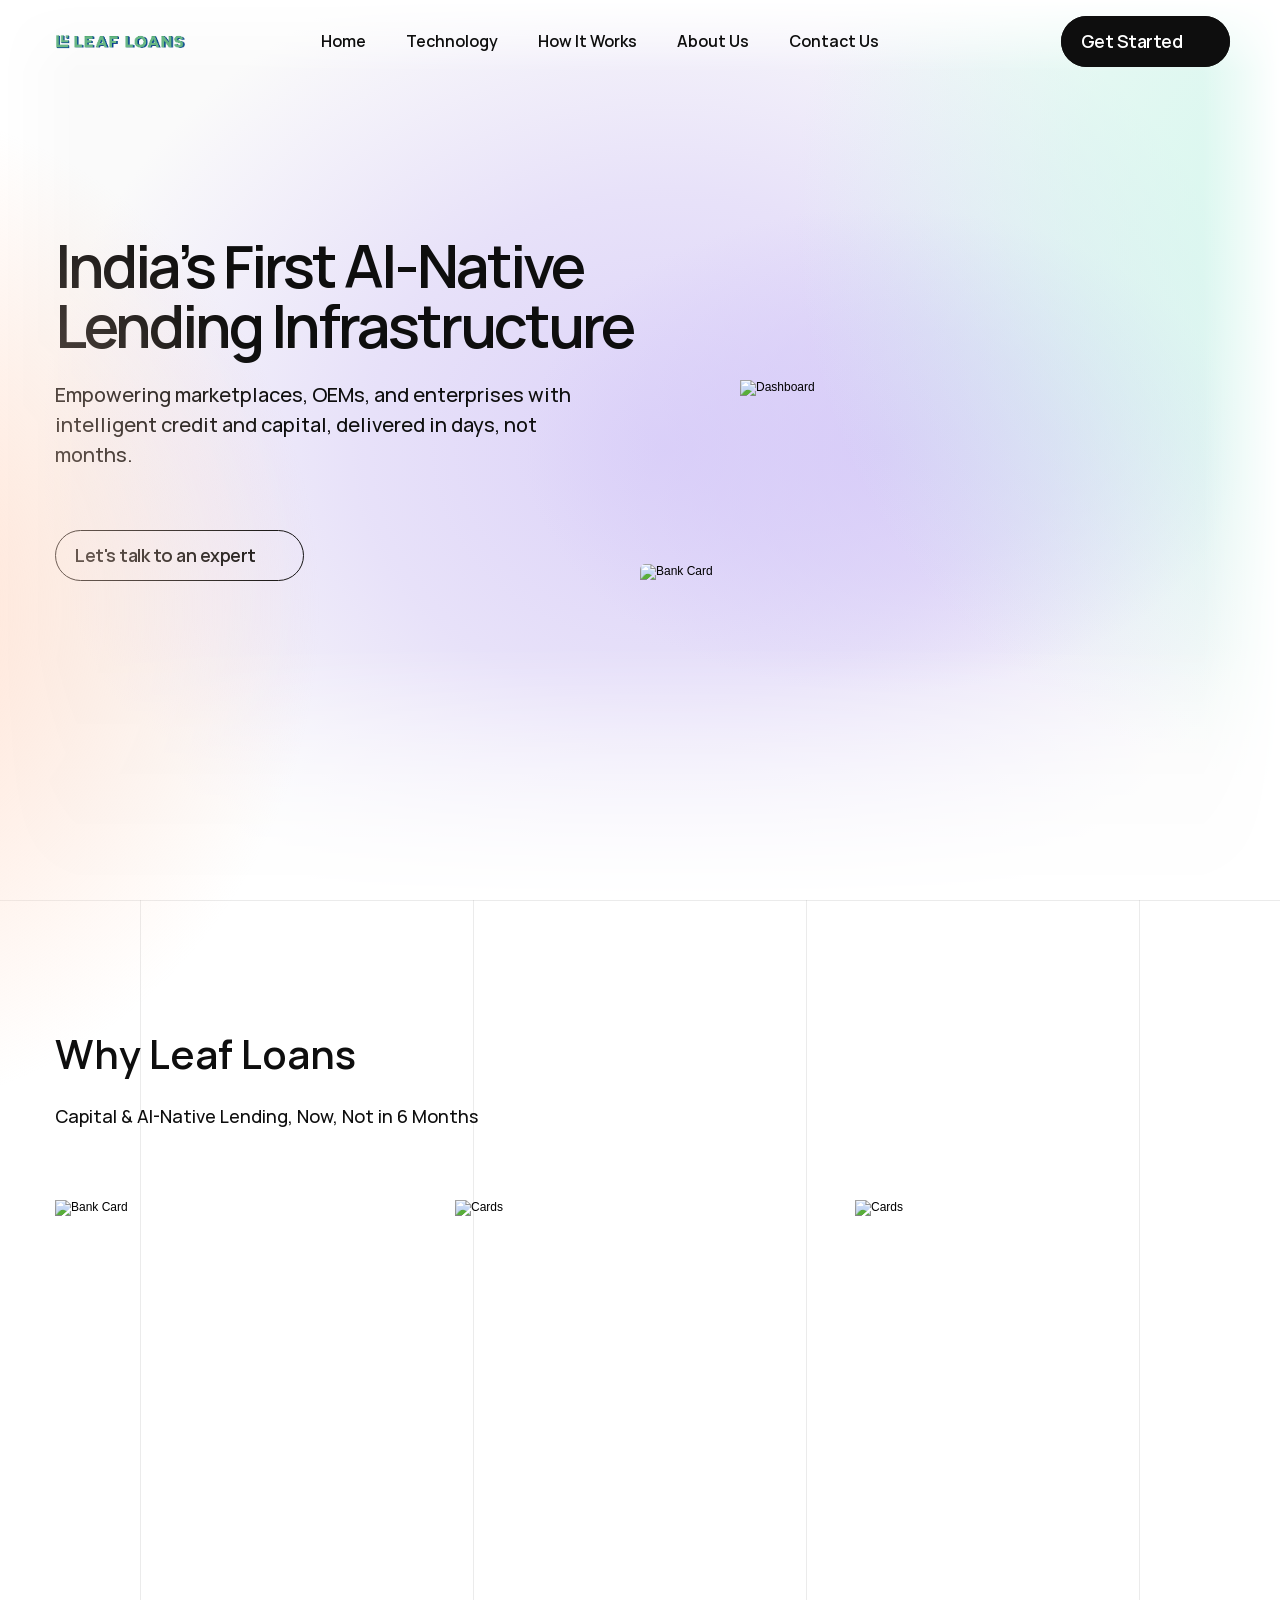
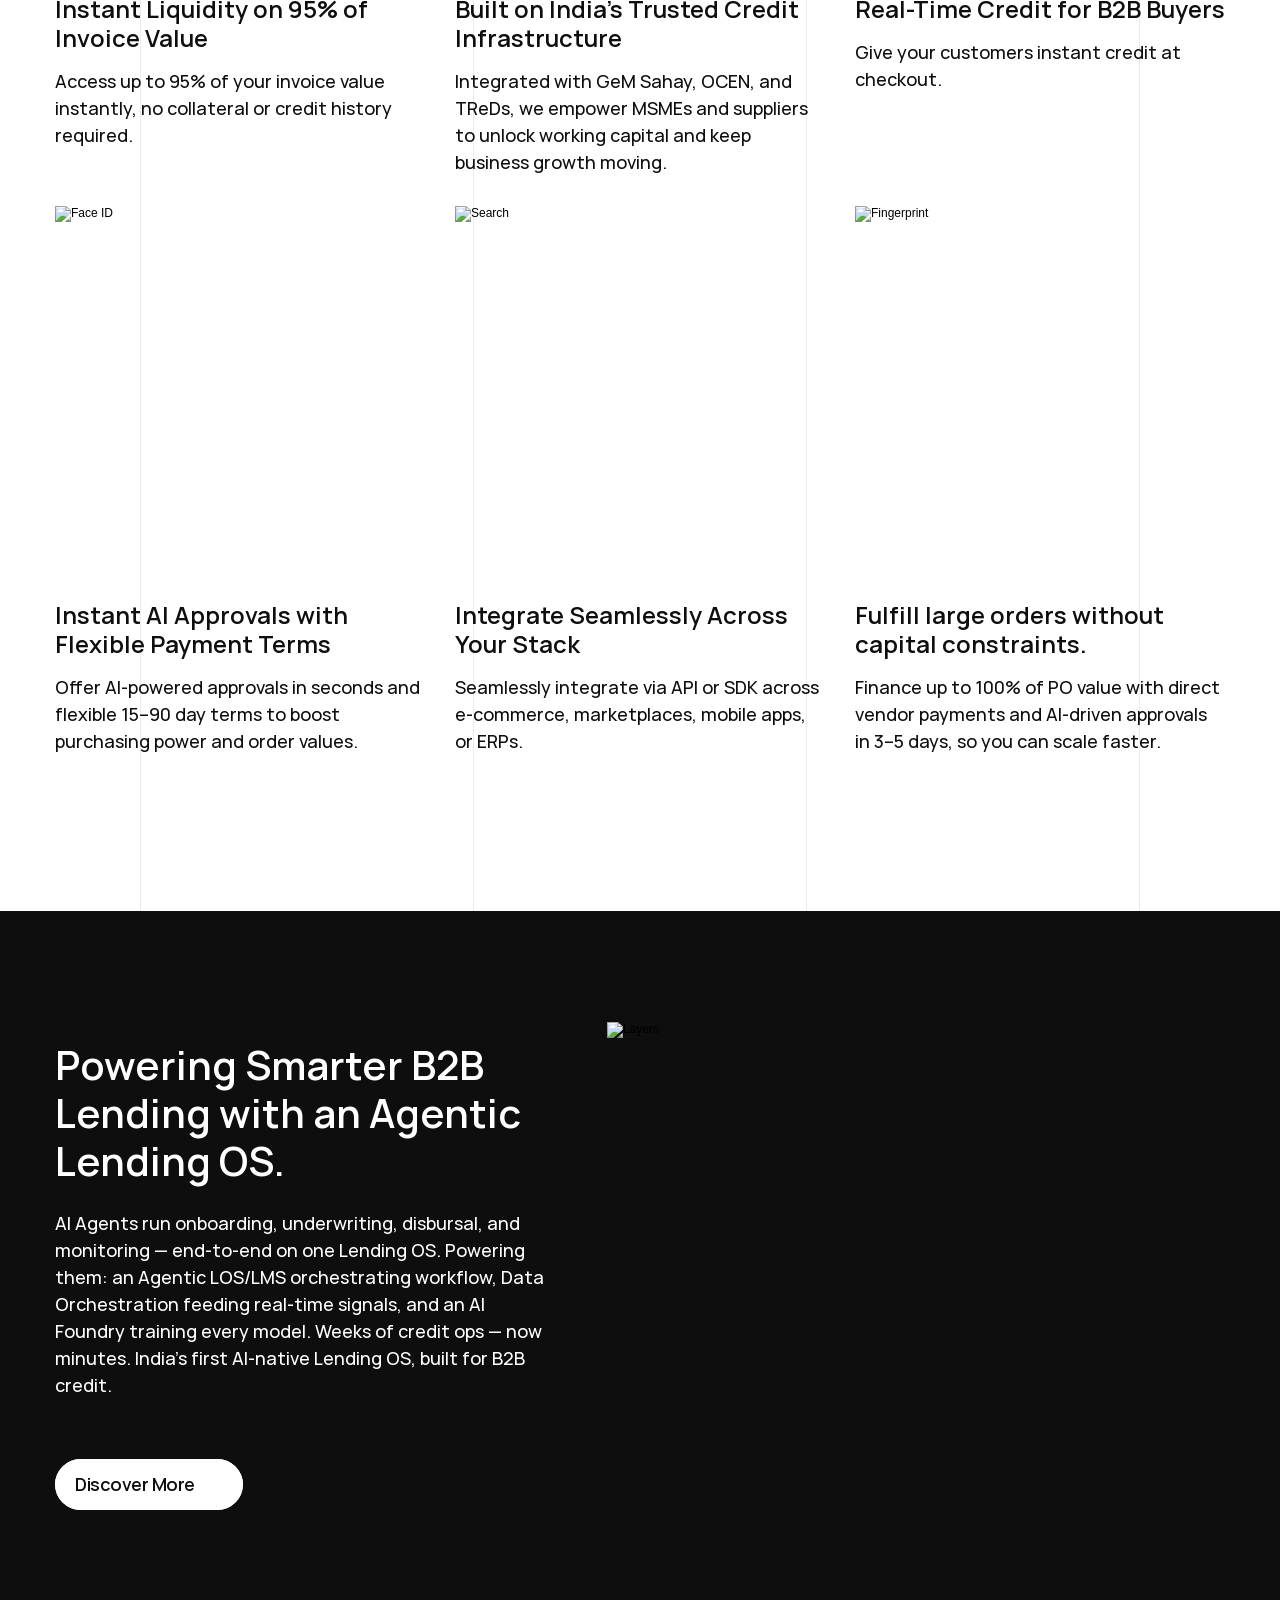
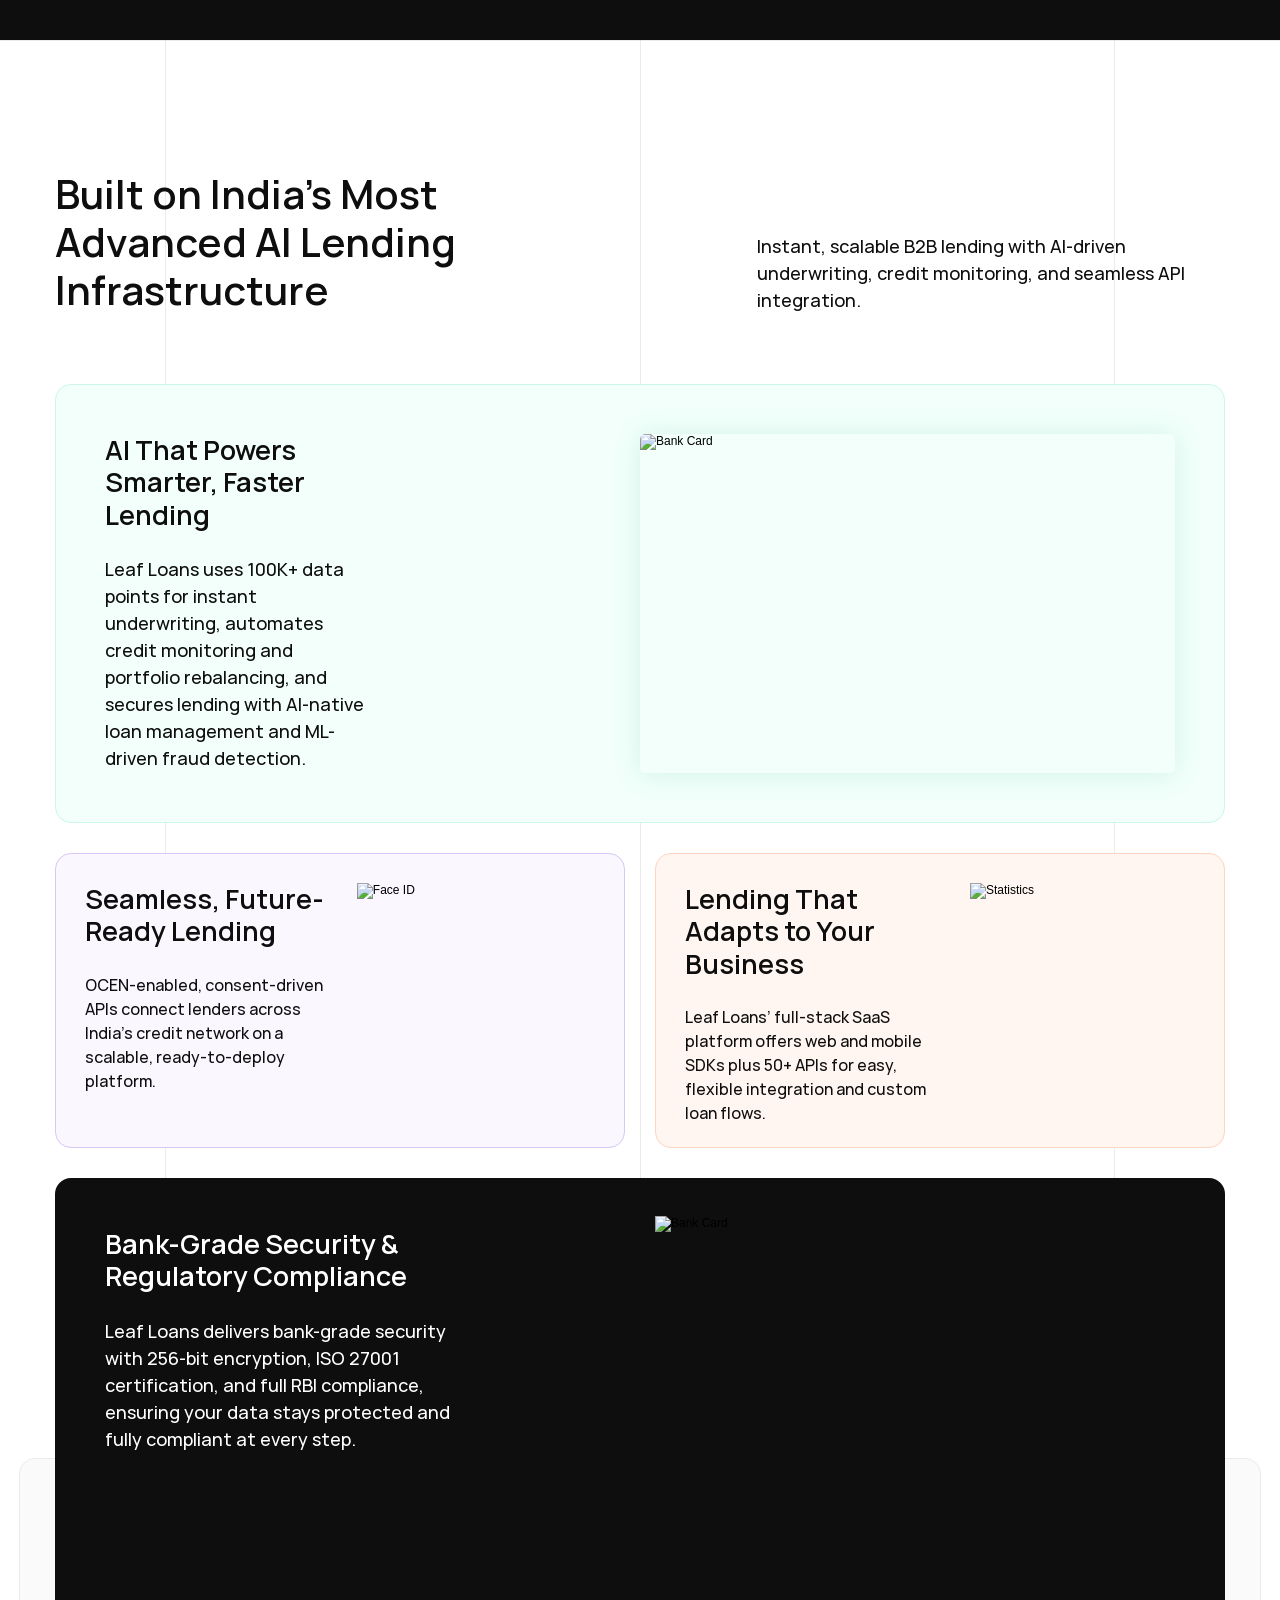
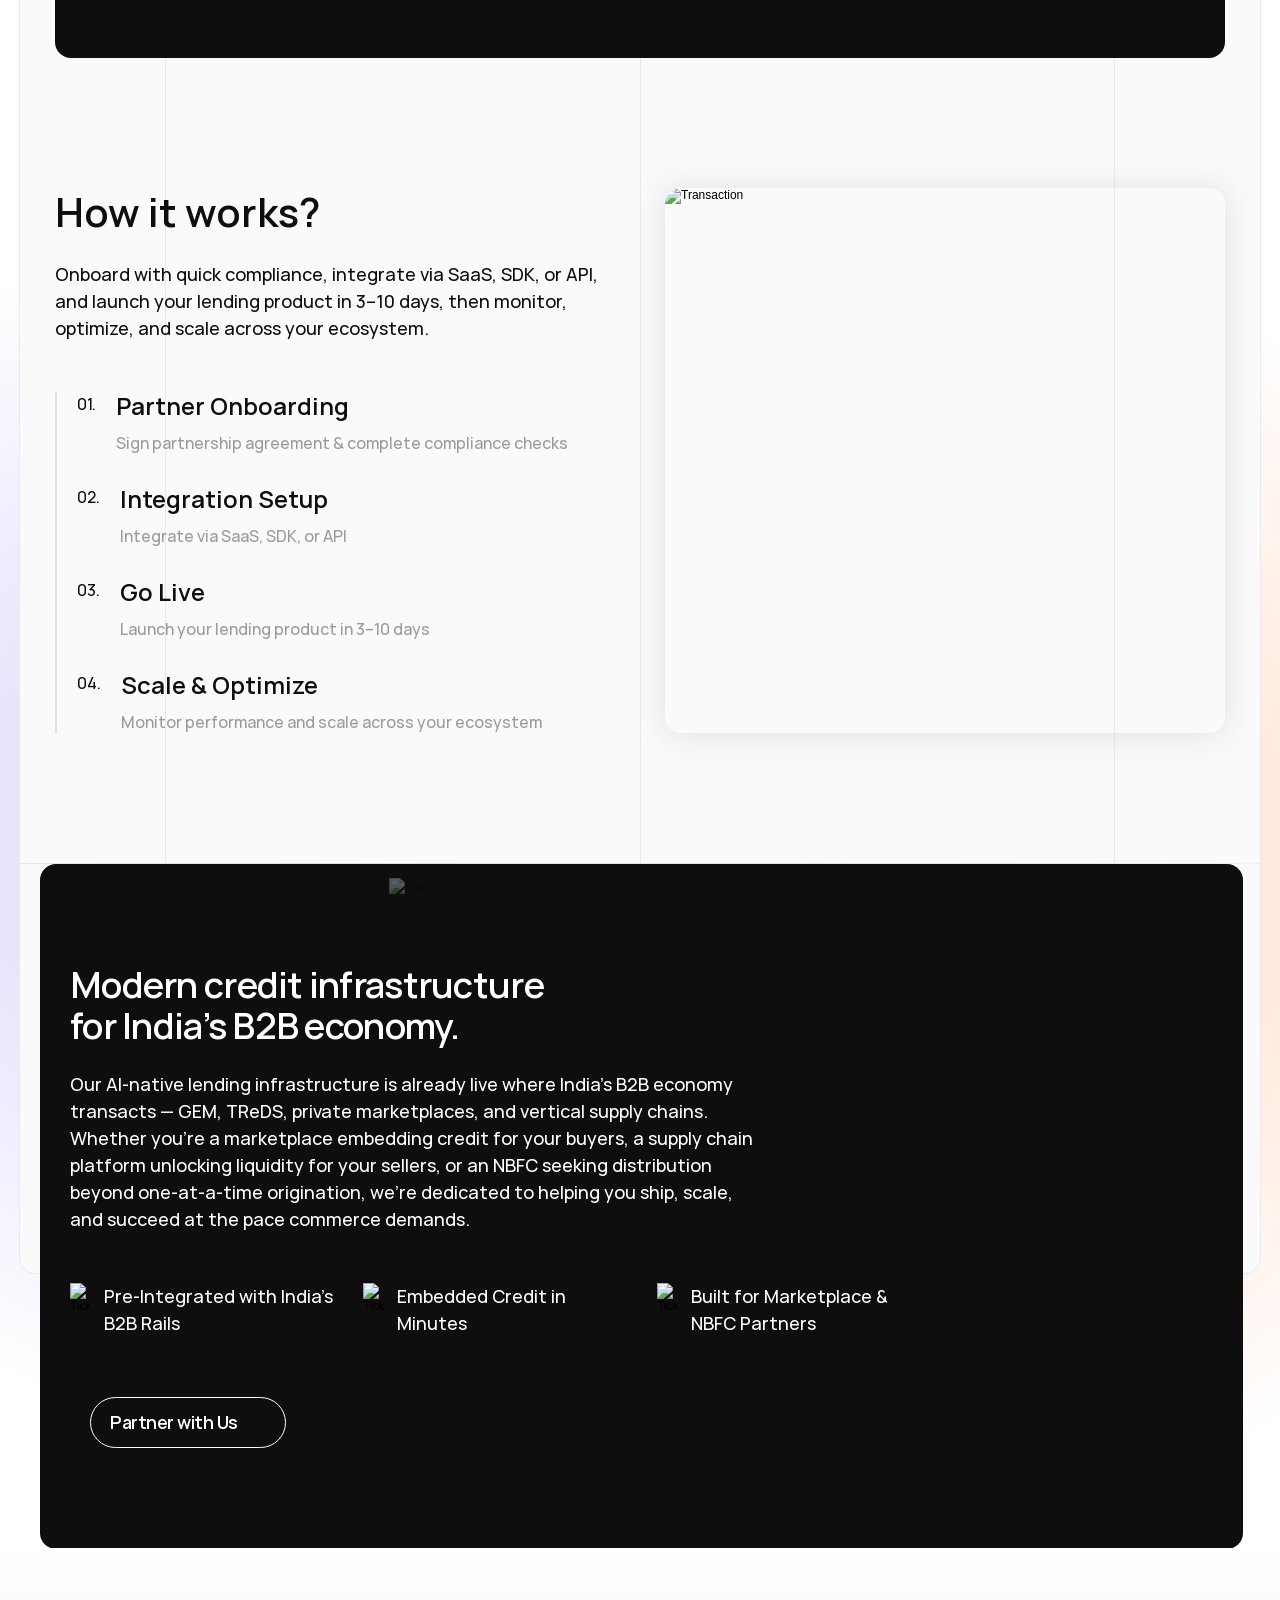
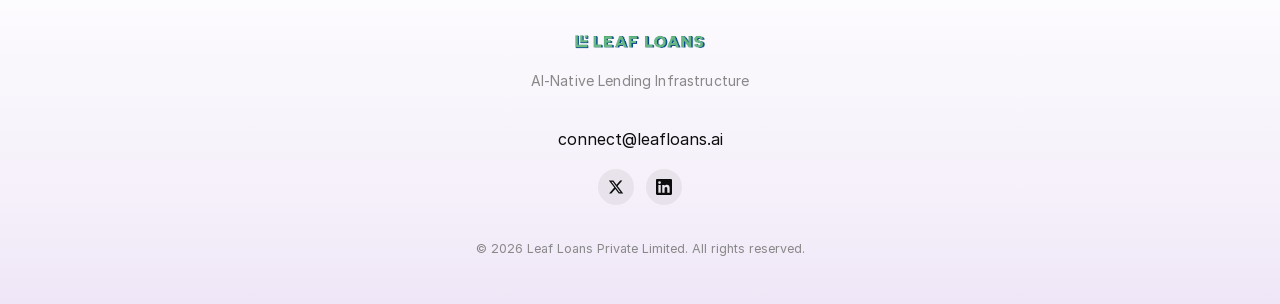
==== commit 57c90c49: "feat(landing): Framer-matched hero, modal polish, Sheets/Slack lead flow, www domain Hero - Recreate" ====
--- a/index.html
+++ b/index.html
@@ -14,27 +14,30 @@
 <meta data-ll-seo="1" name="author" content="Leaf Loans" />
 <meta data-ll-seo="1" name="robots" content="index,follow,max-image-preview:large" />
 <meta data-ll-seo="1" name="theme-color" content="#0c0c0c" />
-<link data-ll-seo="1" rel="canonical" href="https://leafloans.ai/" />
+<link data-ll-seo="1" rel="canonical" href="https://www.leafloans.ai/" />
 <meta data-ll-seo="1" property="og:type" content="website" />
 <meta data-ll-seo="1" property="og:site_name" content="Leaf Loans" />
 <meta data-ll-seo="1" property="og:locale" content="en_IN" />
 <meta data-ll-seo="1" property="og:title" content="Leaf Loans — AI-Native Lending Infrastructure for India's B2B Economy" />
 <meta data-ll-seo="1" property="og:description" content="AI-native lending infrastructure pre-integrated with GEM, TReDS, and B2B marketplaces. Embedded credit for marketplaces, distribution for NBFCs — live in days, not quarters." />
-<meta data-ll-seo="1" property="og:url" content="https://leafloans.ai/" />
-<meta data-ll-seo="1" property="og:image" content="https://leafloans.ai/assets/img/leafloans-logo.png" />
-<meta data-ll-seo="1" property="og:image:alt" content="Leaf Loans" />
+<meta data-ll-seo="1" property="og:url" content="https://www.leafloans.ai/" />
+<meta data-ll-seo="1" property="og:image" content="https://www.leafloans.ai/assets/img/og-image.png" />
+<meta data-ll-seo="1" property="og:image:alt" content="Leaf Loans — AI-native lending infrastructure for India's B2B economy" />
+<meta data-ll-seo="1" property="og:image:width" content="1200" />
+<meta data-ll-seo="1" property="og:image:height" content="630" />
+<meta data-ll-seo="1" property="og:image:type" content="image/png" />
 <meta data-ll-seo="1" name="twitter:card" content="summary_large_image" />
 <meta data-ll-seo="1" name="twitter:site" content="@leafloans" />
 <meta data-ll-seo="1" name="twitter:title" content="Leaf Loans — AI-Native Lending Infrastructure for India's B2B Economy" />
 <meta data-ll-seo="1" name="twitter:description" content="AI-native lending infrastructure pre-integrated with GEM, TReDS, and B2B marketplaces. Embedded credit for marketplaces, distribution for NBFCs — live in days, not quarters." />
-<meta data-ll-seo="1" name="twitter:image" content="https://leafloans.ai/assets/img/leafloans-logo.png" />
+<meta data-ll-seo="1" name="twitter:image" content="https://www.leafloans.ai/assets/img/og-image.png" />
 <script type="application/ld+json">{
   "@context": "https://schema.org",
   "@type": "Organization",
   "name": "Leaf Loans",
   "alternateName": "Leaf Loans Private Limited",
-  "url": "https://leafloans.ai",
-  "logo": "https://leafloans.ai/assets/img/leafloans-logo.png",
+  "url": "https://www.leafloans.ai",
+  "logo": "https://www.leafloans.ai/assets/img/leafloans-logo.png",
   "description": "AI-native lending infrastructure for India's B2B economy. Pre-integrated with GEM, TReDS, and B2B marketplaces.",
   "foundingLocation": {"@type": "Place", "address": {"@type": "PostalAddress", "addressCountry": "IN"}},
   "sameAs": [
@@ -213,11 +216,13 @@
 #__framer-editorbar.status_measuring {
     clip-path: unset;
 }
-</style><link data-leafloans-inject="true" rel="stylesheet" href="assets/leafloans.css" />
+</style><link data-ll-favicon="1" rel="icon" type="image/png" sizes="512x512" href="/favicon.png" />
+<link data-ll-favicon="1" rel="icon" type="image/png" sizes="32x32" href="/favicon-32.png" />
+<link data-ll-favicon="1" rel="shortcut icon" type="image/png" href="/favicon.png" />
+<link data-ll-favicon="1" rel="apple-touch-icon" sizes="180x180" href="/apple-touch-icon.png" />
+<link data-leafloans-inject="true" rel="stylesheet" href="assets/leafloans.css" />
+<script data-leafloans-inject="true" src="assets/config.js"></script>
 <script data-leafloans-inject="true" src="assets/leafloans.js"></script>
-<link data-ll-favicon="1" rel="icon" type="image/png" href="/landing-page/favicon.png" />
-<link data-ll-favicon="1" rel="shortcut icon" type="image/png" href="/landing-page/favicon.png" />
-<link data-ll-favicon="1" rel="apple-touch-icon" href="/landing-page/favicon.png" />
 </head>
 <body>
 	<script async="" src="_assets/81ba3be112_script.js" data-fid="236fe7b303f19d2059cc4f8384c16eb231837cc2372cac63db7ee23b2dfa516c" data-no-nt=""></script>
--- a/assets/leafloans.css
+++ b/assets/leafloans.css
@@ -263,7 +263,7 @@
   }
 }
 
-/* ── HERO: shift right-side image up to align vertically with copy ───── */
+
 /* Generic: first Image Wrapper on the page that's large enough to be the hero visual */
 [data-framer-name="Hero Section"] [data-framer-name="Image"],
 [data-framer-name="Hero Section"] [data-framer-name*="Image"],
@@ -274,12 +274,238 @@
   margin-bottom: -80px !important;
 }
 
+/* ── HERO: paint Framer's ambient-gradient directly on Banner Section ──
+   Gradient colors come from the published Framer site: #d5c9f8 purple,
+   #ffd5bf peach, #ccf6ea mint, on #fafafa. Frame bleeds wider to the page
+   edges, with a bottom mask-fade so there's no hard rounded-rectangle edge. */
+.framer-3pftir {
+  position: relative;
+  isolation: isolate;
+}
+.framer-3pftir::before {
+  content: "";
+  position: absolute;
+  /* Extend ALL the way to the top so the nav sits on the gradient too.
+     Banner Section already has 180px top padding, so the gradient starts
+     above the headline and continues under the fixed nav. */
+  inset: 0 0 0 0;
+  border-radius: 0;
+  background:
+    /* Exact Framer hero — three blobs only, no peach. Centers + sizes
+       measured via Playwright on the published site. */
+    /* Mint Gradient — off-right at (106%, 24%), ellipse 44%×64% */
+    radial-gradient(ellipse 44% 64% at 106% 24%, rgba(204, 246, 234, 0.8) 0%, rgba(204, 246, 234, 0.5) 50%, transparent 100%),
+    /* Purple Gradient Small — at (69%, 50%), ellipse 28%×27% */
+    radial-gradient(ellipse 28% 27% at 69% 50%, rgba(213, 201, 248, 0.8) 0%, rgba(213, 201, 248, 0.5) 49%, transparent 100%),
+    /* Purple Gradient (big) — at (52%, 50%), ellipse 49%×58% */
+    radial-gradient(ellipse 49% 58% at 52% 50%, rgba(213, 201, 248, 0.8) 0%, rgba(213, 201, 248, 0.5) 49%, transparent 100%),
+    #fafafa;
+  /* Four-side soft mask — bottom fade extended so the gradient reaches lower
+     and transitions gently into the next section. */
+  mask-image:
+    linear-gradient(to bottom, transparent 0%, black 8%, black 72%, transparent 100%),
+    linear-gradient(to right,  transparent 0%, black 6%, black 94%, transparent 100%);
+  mask-composite: intersect;
+  -webkit-mask-image:
+    linear-gradient(to bottom, transparent 0%, black 8%, black 72%, transparent 100%),
+    linear-gradient(to right,  transparent 0%, black 6%, black 94%, transparent 100%);
+  -webkit-mask-composite: source-in;
+  z-index: -1;
+  pointer-events: none;
+}
+.framer-3pftir .framer-1v2m2oi { display: none !important; }
+/* Hide the original Framer gradient blobs too — they still render in the
+   static export and bleed green/purple in unwanted places. Our ::before
+   above already paints the full gradient composition. */
+.framer-3pftir .framer-iqlg2j,
+.framer-3pftir .framer-hylm9e,
+.framer-3pftir .framer-1cj5bef,
+.framer-3pftir .framer-1qknlvf,
+.framer-3pftir .framer-1rcpjol,
+.framer-3pftir .framer-1bo1yx6,
+.framer-3pftir .framer-g94fx5 { display: none !important; }
+
+
+
+/* ── HERO: entrance animations matching Framer exactly ──
+   Measured via Playwright on the published site:
+     Title + Body:   opacity 0→1, translateY(60px→0), delay 250ms, duration 650ms
+     Dashboard Image: opacity 0→1, translateX(400px→0), delay 250ms, duration 1150ms
+   Easing: ease-out (slow start, fast finish). */
+@keyframes ll-hero-text-in {
+  from { opacity: 0; transform: translateY(60px); }
+  to   { opacity: 1; transform: translateY(0); }
+}
+@keyframes ll-hero-image-in {
+  from { opacity: 0; transform: translateX(400px); }
+  to   { opacity: 1; transform: translateX(0); }
+}
+.framer-3pftir [data-framer-name="Title"],
+.framer-3pftir [data-framer-name="Body"] {
+  animation: ll-hero-text-in 0.65s cubic-bezier(0.22, 1, 0.36, 1) 0.25s both;
+}
+/* Dashboard slide: only the inner "Image" element moves, not the wrapper. */
+.framer-3pftir [data-framer-name="Image Wrapper"] [data-framer-name="Image"]:first-of-type {
+  animation: ll-hero-image-in 1.15s cubic-bezier(0.22, 1, 0.36, 1) 0.25s both;
+}
+@media (prefers-reduced-motion: reduce) {
+  .framer-3pftir [data-framer-name="Title"],
+  .framer-3pftir [data-framer-name="Body"],
+  .framer-3pftir [data-framer-name="Image Wrapper"] [data-framer-name="Image"]:first-of-type {
+    animation: none !important;
+  }
+}
+
+/* Hero buttons should NOT fade in via scroll-reveal — Framer keeps them at
+   opacity:1 from t=0. Override the .ll-reveal treatment inside the hero. */
+.framer-3pftir [data-framer-name="Buttons Wrapper"].ll-reveal,
+.framer-3pftir [data-framer-name="Body & Buttons Wrapper"].ll-reveal {
+  opacity: 1 !important;
+  transform: none !important;
+  transition: none !important;
+}
+
+/* Primary CTA pill — matches Framer's hover-fill behavior:
+     default: transparent fill, dark outline, dark text + arrow
+     hover:   fills #0c0c0c, text + arrow turn white */
+.framer-3pftir [data-framer-name="Buttons Wrapper"] a[data-framer-name="Desktop"] {
+  transition: background-color 0.22s ease, color 0.22s ease;
+  position: relative;
+  isolation: isolate;
+}
+.framer-3pftir [data-framer-name="Buttons Wrapper"] a[data-framer-name="Desktop"]:hover {
+  background: #0c0c0c !important;
+  background-color: #0c0c0c !important;
+  background-image: none !important;
+  color: #ffffff !important;
+  /* Inset box-shadow guarantees a fully-opaque dark interior, regardless
+     of what browser / compositor does with the transparent base bg-color. */
+  box-shadow: inset 0 0 0 9999px #0c0c0c !important;
+  z-index: 3;
+}
+/* Flip text color (Framer-set via CSS variables) on hover */
+.framer-3pftir [data-framer-name="Buttons Wrapper"] a[data-framer-name="Desktop"]:hover [data-framer-name="Button Text"],
+.framer-3pftir [data-framer-name="Buttons Wrapper"] a[data-framer-name="Desktop"]:hover .framer-text {
+  color: #ffffff !important;
+  --extracted-r6o4lv: #ffffff !important;
+  --framer-text-color: #ffffff !important;
+}
+/* Flip arrow-icon fill/stroke on hover */
+.framer-3pftir [data-framer-name="Buttons Wrapper"] a[data-framer-name="Desktop"]:hover [data-framer-name="Arrow Icon"] {
+  color: #ffffff !important;
+  fill: #ffffff !important;
+}
+.framer-3pftir [data-framer-name="Buttons Wrapper"] a[data-framer-name="Desktop"]:hover [data-framer-name="Arrow Icon"] svg {
+  fill: #ffffff !important;
+}
+
+
+/* Scale the Dashboard image +20% on desktop — anchored top-right so it grows
+   into the lavender area without pushing the headline copy. */
+@media (min-width: 992px) {
+  .framer-3pftir [data-framer-name="Image Wrapper"] {
+    transform: scale(1.2);
+    transform-origin: top right;
+  }
+}
+
+/* ── HERO MOBILE — match Framer's mobile layout exactly ──
+   Framer measured on a 390×844 viewport:
+     - Image Wrapper: 350×173, position:relative, order=first
+     - Banner Wrapper: flex-column, gap 20px
+     - Title: 2 lines, wraps naturally
+     - Body: max-width stretches full column
+     - Buttons Wrapper: flex-row, gap 20px (not stacked)
+     - Bank Card: 101×64 (scaled-down overlay on the Dashboard) */
+@media (max-width: 991px) {
+  .framer-3pftir::before {
+    inset: 64px 0 0 0;
+  }
+
+  /* Dissolve Bottom Wrapper on mobile so its children (Image Wrapper,
+     Body & Buttons Wrapper) become direct siblings of Title Wrapper in
+     Banner Wrapper's flex-column. That lets us order them independently. */
+  .framer-3pftir [data-framer-name="Bottom Wrapper"] {
+    display: contents !important;
+  }
+
+  /* Order on Banner Wrapper: Image first, Title second, Body+Buttons last */
+  .framer-3pftir [data-framer-name="Image Wrapper"] { order: 1 !important; }
+  .framer-3pftir [data-framer-name="Title Wrapper"] { order: 2 !important; }
+  .framer-3pftir [data-framer-name="Body & Buttons Wrapper"] { order: 3 !important; }
+
+  /* Image Wrapper: full-width block at top */
+  .framer-3pftir [data-framer-name="Image Wrapper"] {
+    position: relative !important;
+    width: 100% !important;
+    max-width: none !important;
+    height: auto !important;
+    max-height: none !important;
+    aspect-ratio: 2.02 / 1 !important;
+    top: auto !important;
+    right: auto !important;
+    margin: 0 !important;
+    transform: none !important;
+  }
+
+  /* Body & Buttons Wrapper: full width on mobile */
+  .framer-3pftir [data-framer-name="Body & Buttons Wrapper"] {
+    width: 100% !important;
+    flex: 0 0 auto !important;
+  }
+
+  /* Dashboard image: fit inside its wrapper, centered */
+  .framer-3pftir [data-framer-name="Image Wrapper"] img[alt="Dashboard"] {
+    width: 100% !important;
+    height: 100% !important;
+    object-fit: contain !important;
+    object-position: right center !important;
+  }
+
+  /* Bank card overlay: scale down proportionally */
+  .framer-3pftir [data-framer-name="Image Wrapper"] img[alt="Bank Card"],
+  .framer-3pftir [data-framer-name="Banner Wrapper"] img[alt="Bank Card"] {
+    width: 29% !important;
+    max-width: 120px !important;
+    height: auto !important;
+  }
+
+  /* Buttons side-by-side on mobile */
+  .framer-3pftir [data-framer-name="Buttons Wrapper"] {
+    flex-direction: row !important;
+    gap: 20px !important;
+    flex-wrap: wrap;
+  }
+
+  /* Mobile: only the text rises on load. Image is already visible above
+     (no off-screen slide — we're at narrow width, the 400px X slide looks
+     broken on mobile because the image is already full-width). */
+  .framer-3pftir [data-framer-name="Image Wrapper"] [data-framer-name="Image"]:first-of-type {
+    animation: none !important;
+  }
+}
+@media (max-width: 575px) {
+  .framer-3pftir::before {
+    inset: 56px 0 0 0;
+    background:
+      radial-gradient(ellipse 85% 35% at 10% 100%, rgba(213, 201, 248, 1) 0%, rgba(213, 201, 248, 0.35) 45%, transparent 75%),
+      radial-gradient(ellipse 80% 35% at 95% 100%, rgba(255, 213, 191, 1) 0%, rgba(255, 213, 191, 0.35) 48%, transparent 75%),
+      radial-gradient(ellipse 55% 25% at 100% 2%, rgba(204, 246, 234, 1) 0%, rgba(204, 246, 234, 0.3) 55%, transparent 80%),
+      #fafafa;
+  }
+  /* Slightly taller aspect for phones so Dashboard + Bank Card both read */
+  .framer-3pftir [data-framer-name="Image Wrapper"] {
+    aspect-ratio: 1.9 / 1 !important;
+  }
+}
+
+
 /* ── CONTACT MODAL ─────────────────────────── */
 #ll-modal-overlay {
   position: fixed; inset: 0;
-  background: rgba(12, 14, 13, 0.68);
-  backdrop-filter: blur(4px);
-  -webkit-backdrop-filter: blur(4px);
+  background: rgba(12, 14, 13, 0.72);
+  backdrop-filter: blur(6px);
+  -webkit-backdrop-filter: blur(6px);
   z-index: 10000;
   display: none;
   align-items: center; justify-content: center;
@@ -291,39 +517,69 @@
 #ll-modal-overlay.ll-open { display: flex; opacity: 1; }
 #ll-modal-card {
   background: #fff;
-  border-radius: 20px;
+  border-radius: 24px;
   width: 100%; max-width: 560px;
-  padding: 36px 36px 32px;
-  box-shadow: 0 24px 60px rgba(0,0,0,0.28);
+  padding: 0;
+  box-shadow: 0 32px 80px rgba(0, 0, 0, 0.32), 0 0 0 1px rgba(0, 0, 0, 0.04);
   position: relative;
-  transform: translateY(12px) scale(0.98);
-  transition: transform 0.28s cubic-bezier(0.22, 0.68, 0, 1.2);
+  transform: translateY(16px) scale(0.97);
+  transition: transform 0.32s cubic-bezier(0.22, 0.68, 0, 1.2);
+  max-height: calc(100vh - 48px);
+  overflow: hidden;
+  display: flex;
+  flex-direction: column;
 }
 #ll-modal-overlay.ll-open #ll-modal-card { transform: translateY(0) scale(1); }
-#ll-modal-card {
-  max-height: calc(100vh - 48px);
+/* Thin brand gradient accent along the top edge of the card */
+#ll-modal-card::before {
+  content: "";
+  position: absolute; top: 0; left: 0; right: 0;
+  height: 3px;
+  background: linear-gradient(90deg, #3e7a58 0%, #5a8f6e 35%, #7827cf 100%);
+  border-top-left-radius: 24px;
+  border-top-right-radius: 24px;
+  opacity: 0.9;
+}
+#ll-modal-form-wrap,
+#ll-modal-success {
+  padding: 40px 40px 36px;
   overflow-y: auto;
 }
+/* Brand header inside the card */
+#ll-modal-brand {
+  display: flex; align-items: center;
+  margin: 0 0 26px;
+}
+#ll-modal-brand img {
+  height: 26px; width: auto; display: block;
+}
 #ll-modal-close {
-  position: absolute; top: 14px; right: 14px;
-  width: 32px; height: 32px;
-  border: none; background: transparent;
-  font-size: 20px; color: #666;
+  position: absolute; top: 18px; right: 18px;
+  width: 36px; height: 36px;
+  border: 1px solid transparent;
+  background: transparent;
+  font-size: 22px; color: #888; font-weight: 400;
   cursor: pointer; line-height: 1;
   border-radius: 50%;
-  transition: background 0.15s ease;
-}
-#ll-modal-close:hover { background: #f0f0f0; color: #111; }
+  transition: background 0.15s ease, color 0.15s ease, border-color 0.15s ease;
+  z-index: 2;
+}
+#ll-modal-close:hover {
+  background: #f4f4f2; color: #0c0c0c;
+  border-color: rgba(0, 0, 0, 0.06);
+}
 #ll-modal-title {
-  font-size: 22px; font-weight: 700;
-  color: #0c0c0c; line-height: 1.25;
-  letter-spacing: -0.015em;
-  margin: 0 0 6px;
+  font-family: 'Manrope', 'Inter', system-ui, sans-serif;
+  font-size: 30px; font-weight: 800;
+  color: #0c0c0c; line-height: 1.15;
+  letter-spacing: -0.02em;
+  margin: 0 0 10px;
 }
 #ll-modal-sub {
-  font-size: 14px; color: #666;
+  font-size: 14.5px; color: #555;
   line-height: 1.55;
-  margin: 0 0 22px;
+  margin: 0 0 26px;
+  max-width: 440px;
 }
 .ll-row {
   display: grid;
@@ -335,29 +591,34 @@
 }
 .ll-field {
   display: flex; flex-direction: column;
-  gap: 6px; margin-bottom: 14px;
+  gap: 7px; margin-bottom: 16px;
   min-width: 0;
 }
 .ll-field label {
-  font-size: 12px; font-weight: 600;
-  color: #333; letter-spacing: 0.01em;
+  font-family: 'Manrope', 'Inter', system-ui, sans-serif;
+  font-size: 11px; font-weight: 700;
+  color: #0c0c0c; letter-spacing: 0.08em;
+  text-transform: uppercase;
 }
 .ll-field .ll-optional {
-  font-weight: 400; color: #999; margin-left: 4px;
+  font-weight: 500; color: #aaa; margin-left: 6px;
+  text-transform: none; letter-spacing: 0.01em; font-size: 11px;
 }
 .ll-field input,
 .ll-field select,
 .ll-field textarea {
-  font: inherit; font-size: 14px;
-  padding: 11px 14px;
-  border: 1.5px solid #e4e4e2;
-  border-radius: 10px;
-  background: #fff;
+  font: inherit; font-size: 14.5px;
+  padding: 13px 15px;
+  border: 1px solid #e4e4e2;
+  border-radius: 12px;
+  background: #fafaf8;
   color: #0c0c0c;
-  transition: border-color 0.15s ease, box-shadow 0.15s ease;
+  transition: border-color 0.15s ease, box-shadow 0.15s ease, background 0.15s ease;
   width: 100%;
   box-sizing: border-box;
 }
+.ll-field input:hover,
+.ll-field textarea:hover { background: #fff; border-color: #d8d8d5; }
 .ll-field textarea {
   resize: vertical;
   min-height: 72px;
@@ -372,8 +633,9 @@
 .ll-field select:focus,
 .ll-field textarea:focus {
   outline: none;
+  background: #fff;
   border-color: rgb(120, 39, 207);
-  box-shadow: 0 0 0 3px rgba(120, 39, 207, 0.12);
+  box-shadow: 0 0 0 4px rgba(120, 39, 207, 0.14);
 }
 
 /* Custom dropdown — styled to match .ll-field inputs exactly */
@@ -382,11 +644,11 @@
   width: 100%;
 }
 .ll-dropdown-trigger {
-  font: inherit; font-size: 14px;
-  padding: 11px 14px;
-  border: 1.5px solid #e4e4e2;
-  border-radius: 10px;
-  background: #fff;
+  font: inherit; font-size: 14.5px;
+  padding: 13px 15px;
+  border: 1px solid #e4e4e2;
+  border-radius: 12px;
+  background: #fafaf8;
   color: #0c0c0c;
   cursor: pointer;
   width: 100%;
@@ -396,16 +658,19 @@
   align-items: center;
   justify-content: space-between;
   gap: 10px;
-  transition: border-color 0.15s ease, box-shadow 0.15s ease;
-}
+  transition: border-color 0.15s ease, box-shadow 0.15s ease, background 0.15s ease;
+}
+.ll-dropdown-trigger:hover { background: #fff; border-color: #d8d8d5; }
 .ll-dropdown-trigger:focus {
   outline: none;
+  background: #fff;
   border-color: rgb(120, 39, 207);
-  box-shadow: 0 0 0 3px rgba(120, 39, 207, 0.12);
+  box-shadow: 0 0 0 4px rgba(120, 39, 207, 0.14);
 }
 .ll-dropdown-open .ll-dropdown-trigger {
+  background: #fff;
   border-color: rgb(120, 39, 207);
-  box-shadow: 0 0 0 3px rgba(120, 39, 207, 0.12);
+  box-shadow: 0 0 0 4px rgba(120, 39, 207, 0.14);
 }
 .ll-dropdown-invalid .ll-dropdown-trigger {
   border-color: #c62828;
@@ -475,61 +740,103 @@
 }
 #ll-modal-submit {
   width: 100%;
-  padding: 13px 20px;
+  padding: 16px 24px;
   background: #0c0c0c;
   color: #fff;
   border: none;
   border-radius: 50px;
-  font-size: 14px; font-weight: 600;
+  font-family: 'Manrope', 'Inter', system-ui, sans-serif;
+  font-size: 14.5px; font-weight: 700;
+  letter-spacing: -0.005em;
   cursor: pointer;
-  margin-top: 8px;
-  transition: background 0.18s ease, transform 0.18s ease;
-}
-#ll-modal-submit:hover { background: rgb(120, 39, 207); }
-#ll-modal-submit:active { transform: scale(0.98); }
-#ll-modal-submit:disabled { opacity: 0.6; cursor: wait; }
+  margin-top: 14px;
+  transition: background 0.2s ease, transform 0.18s ease, box-shadow 0.2s ease;
+  box-shadow: 0 6px 20px rgba(12, 12, 12, 0.16);
+}
+#ll-modal-submit:hover {
+  background: rgb(120, 39, 207);
+  box-shadow: 0 10px 28px rgba(120, 39, 207, 0.28);
+  transform: translateY(-1px);
+}
+#ll-modal-submit:active { transform: translateY(0) scale(0.98); }
+#ll-modal-submit:disabled { opacity: 0.55; cursor: wait; transform: none; box-shadow: none; }
 #ll-modal-error {
   font-size: 13px; color: #c62828;
-  margin-top: 8px; text-align: center;
+  margin-top: 10px; text-align: center;
   min-height: 18px;
-}
+  font-weight: 500;
+}
+/* Success state — crafted to feel like a moment */
 #ll-modal-success {
   display: none;
   text-align: center;
-  padding: 20px 0 8px;
-}
-#ll-modal-success.show { display: block; }
+  padding: 48px 40px 40px;
+}
+#ll-modal-success.show {
+  display: flex;
+  flex-direction: column;
+  align-items: center;
+  animation: ll-success-in 0.45s cubic-bezier(0.22, 0.68, 0, 1.2);
+}
+@keyframes ll-success-in {
+  0%   { opacity: 0; transform: translateY(8px); }
+  100% { opacity: 1; transform: translateY(0); }
+}
 #ll-modal-success .check {
-  width: 52px; height: 52px;
+  width: 64px; height: 64px;
   border-radius: 50%;
-  background: #e6f7ee;
+  background: linear-gradient(135deg, #e6f7ee 0%, #d6f0e0 100%);
   color: #17a663;
   display: inline-flex;
   align-items: center; justify-content: center;
-  font-size: 28px;
-  margin-bottom: 14px;
+  font-size: 32px; font-weight: 600;
+  margin-bottom: 20px;
+  position: relative;
+  animation: ll-check-pop 0.55s cubic-bezier(0.22, 0.68, 0, 1.6) 0.1s backwards;
+  box-shadow: 0 0 0 8px rgba(23, 166, 99, 0.08);
+}
+@keyframes ll-check-pop {
+  0%   { transform: scale(0.4); opacity: 0; }
+  60%  { transform: scale(1.08); opacity: 1; }
+  100% { transform: scale(1); }
 }
 #ll-modal-success h3 {
-  font-size: 18px; font-weight: 700;
-  color: #0c0c0c; margin: 0 0 6px;
+  font-family: 'Manrope', 'Inter', system-ui, sans-serif;
+  font-size: 26px; font-weight: 800;
+  color: #0c0c0c; margin: 0 0 10px;
+  letter-spacing: -0.02em;
+  line-height: 1.2;
 }
 #ll-modal-success p {
-  font-size: 14px; color: #666;
-  margin: 0 0 18px;
-  line-height: 1.5;
-  max-width: 380px;
-  margin-left: auto;
-  margin-right: auto;
-  padding: 0 8px;
+  font-size: 14.5px; color: #555;
+  margin: 0 0 24px;
+  line-height: 1.55;
+  max-width: 400px;
 }
 #ll-modal-success p a {
   color: rgb(120, 39, 207);
   text-decoration: none;
-  font-weight: 500;
-}
-#ll-modal-success p a:hover {
-  text-decoration: underline;
-}
+  font-weight: 600;
+  border-bottom: 1px solid rgba(120, 39, 207, 0.2);
+  transition: border-color 0.15s ease;
+}
+#ll-modal-success p a:hover { border-bottom-color: rgb(120, 39, 207); }
+
+/* Secondary "close" button on the success screen */
+#ll-modal-close-2 {
+  padding: 13px 26px !important;
+  background: #f4f4f2 !important;
+  color: #0c0c0c !important;
+  border: 1px solid rgba(0, 0, 0, 0.05) !important;
+  border-radius: 50px !important;
+  font-family: 'Manrope', 'Inter', system-ui, sans-serif !important;
+  font-size: 13.5px !important; font-weight: 700 !important;
+  letter-spacing: -0.005em !important;
+  cursor: pointer !important;
+  transition: background 0.18s ease, transform 0.18s ease !important;
+}
+#ll-modal-close-2:hover { background: #e8e8e6 !important; transform: translateY(-1px); }
+#ll-modal-close-2:active { transform: translateY(0) scale(0.98); }
 
 /* 3. Hover lift on feature/service/process cards */
 [data-framer-name="Feature Card"],
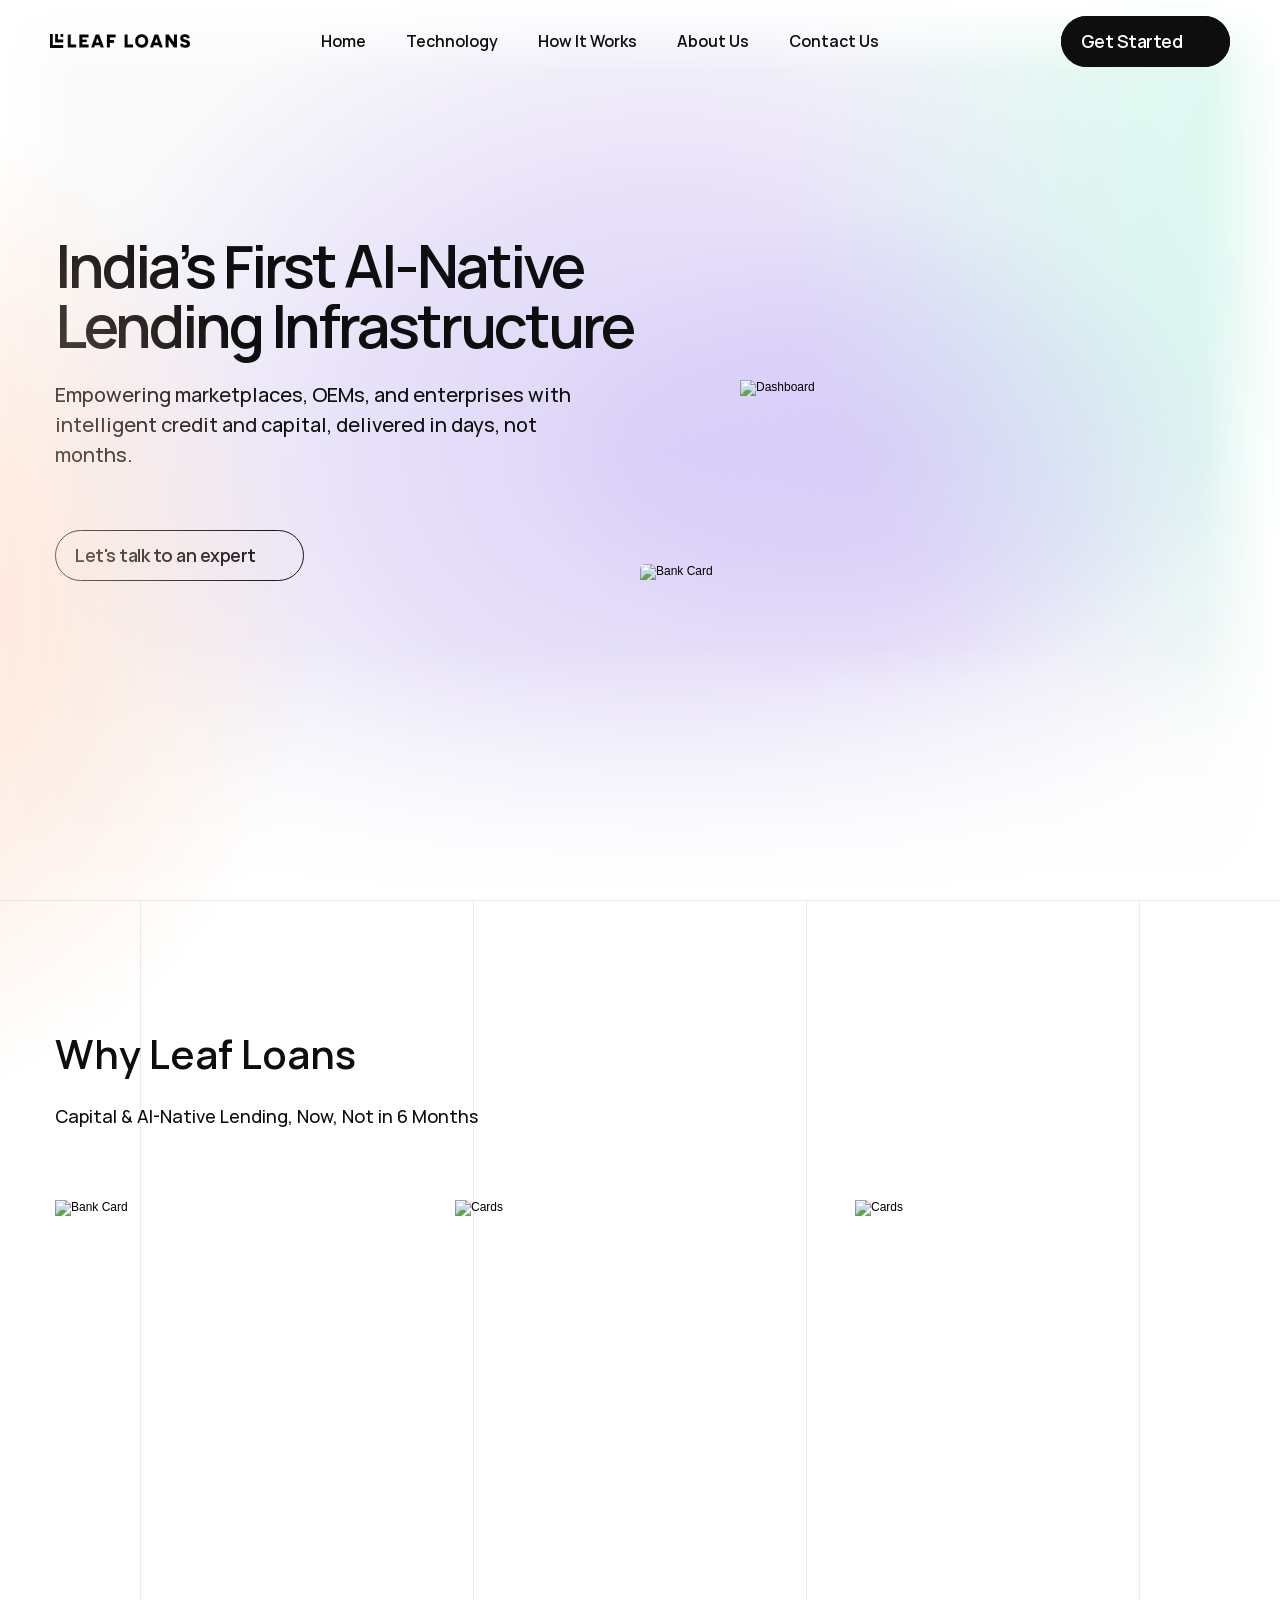
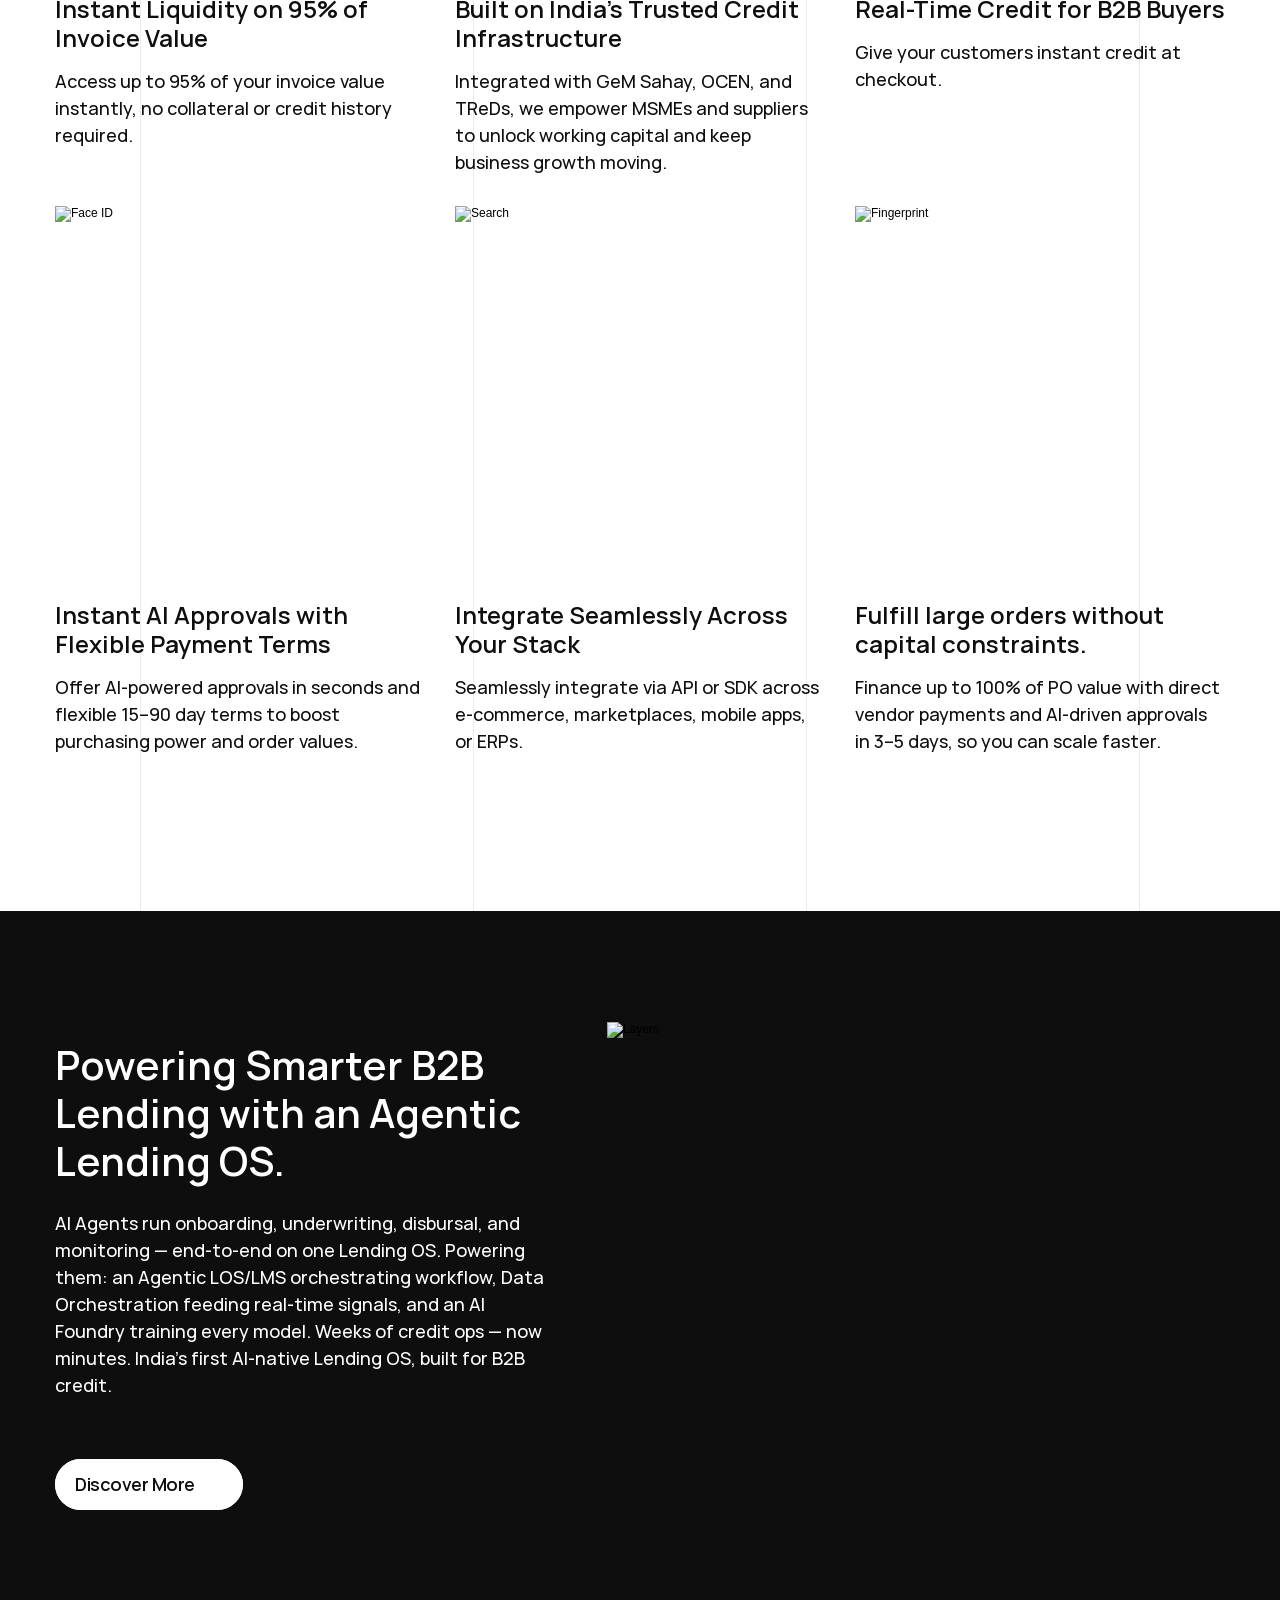
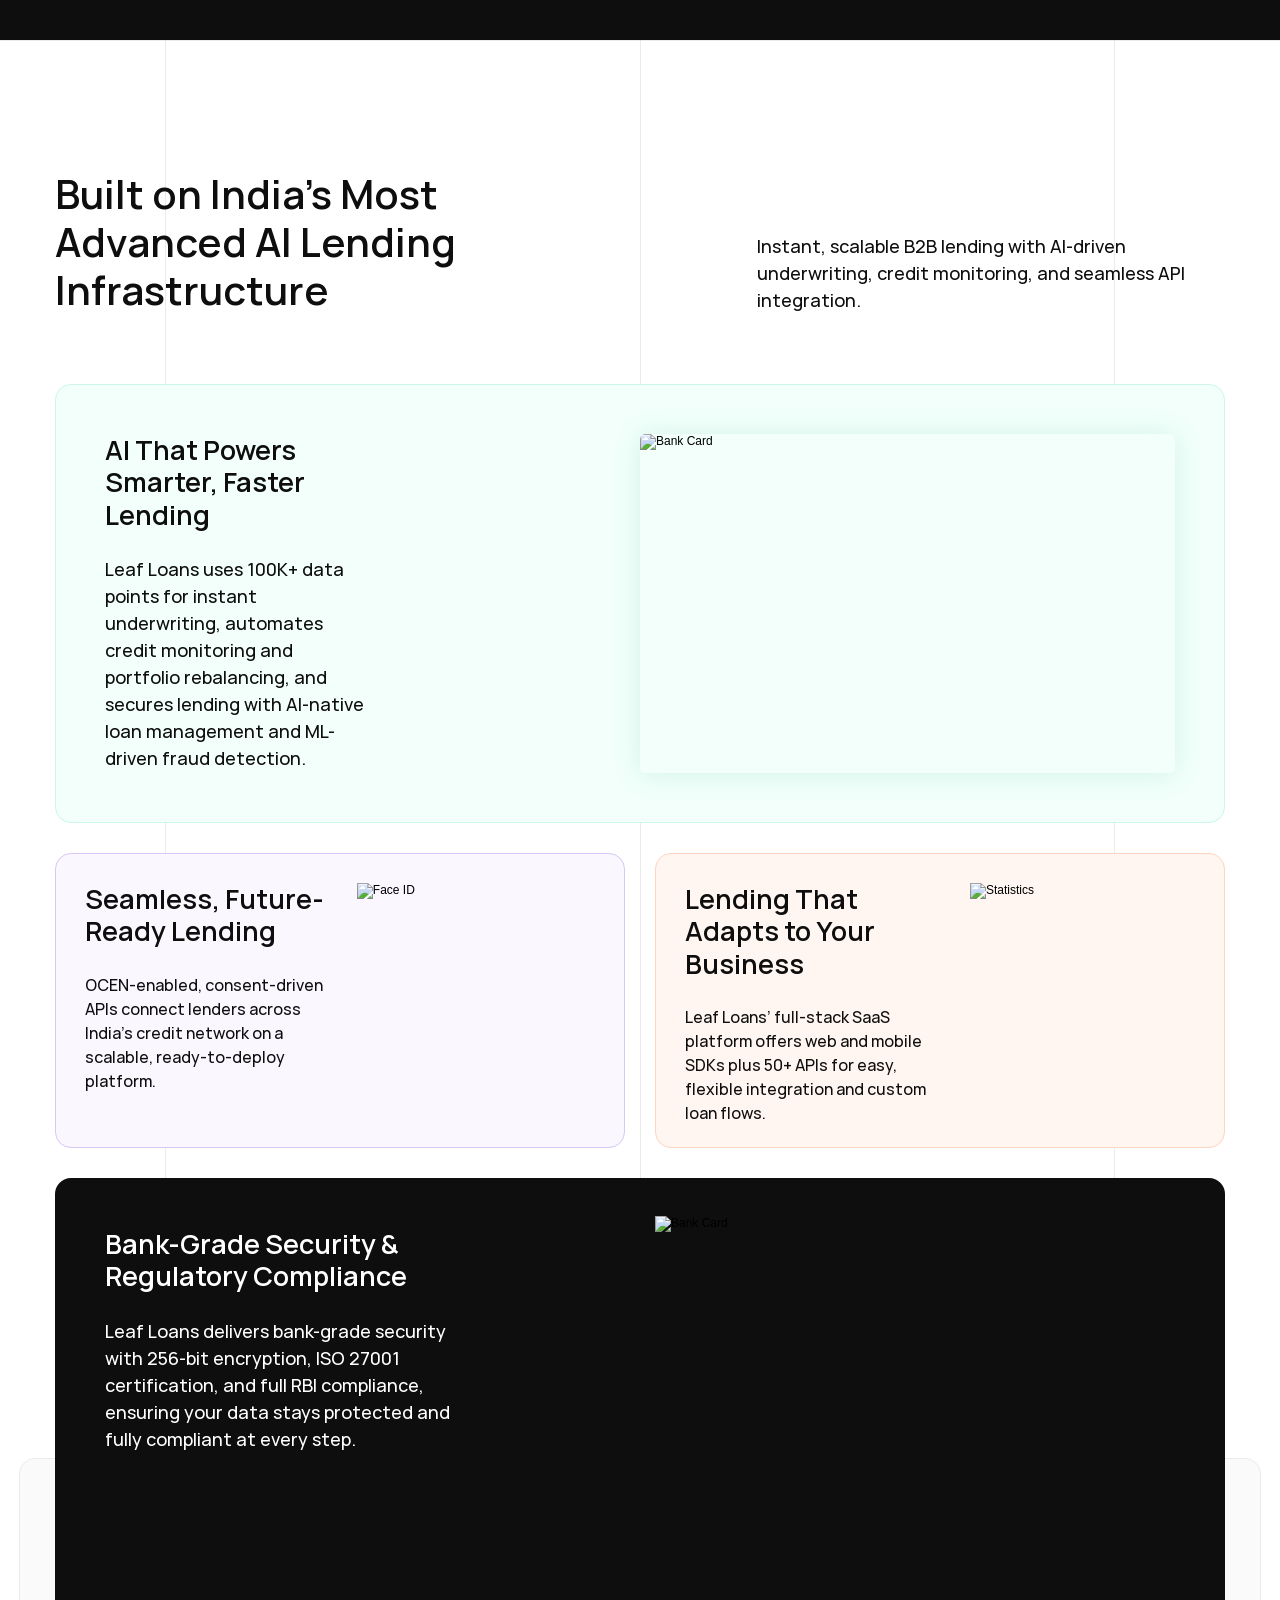
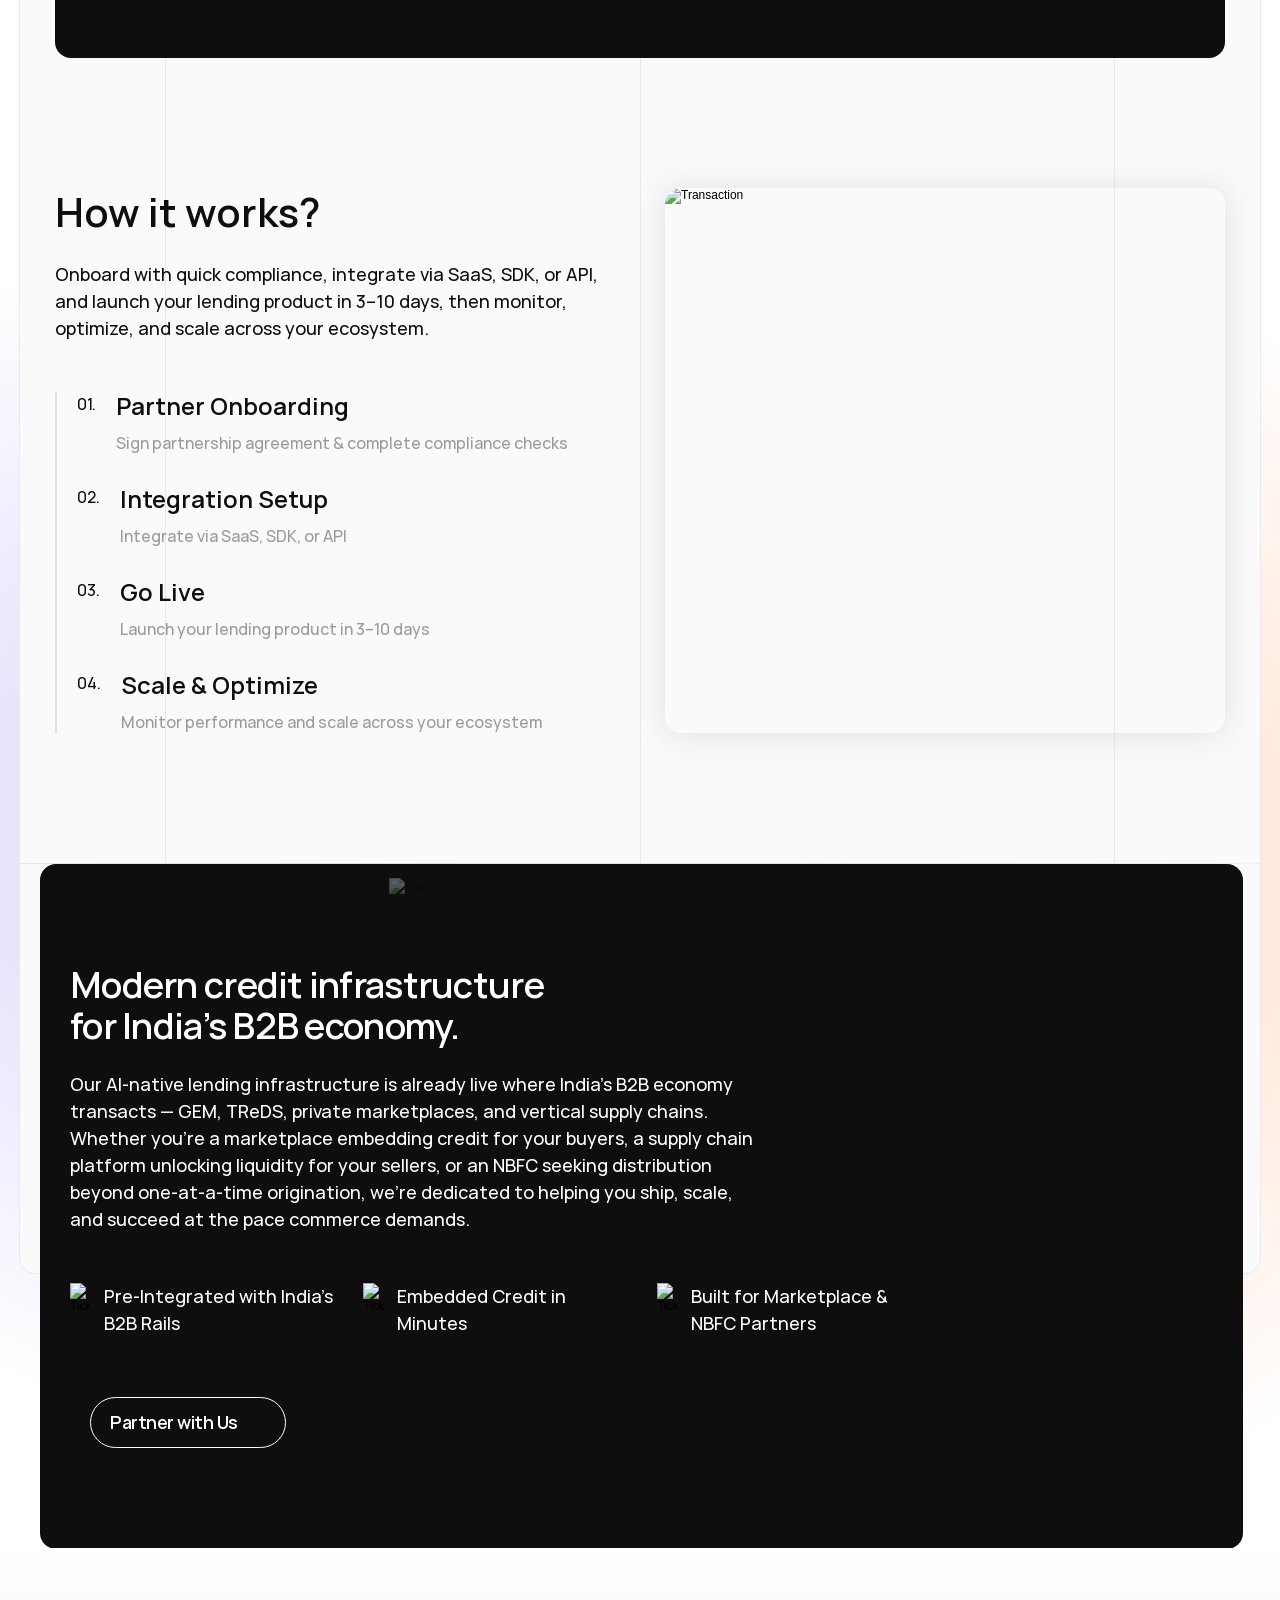
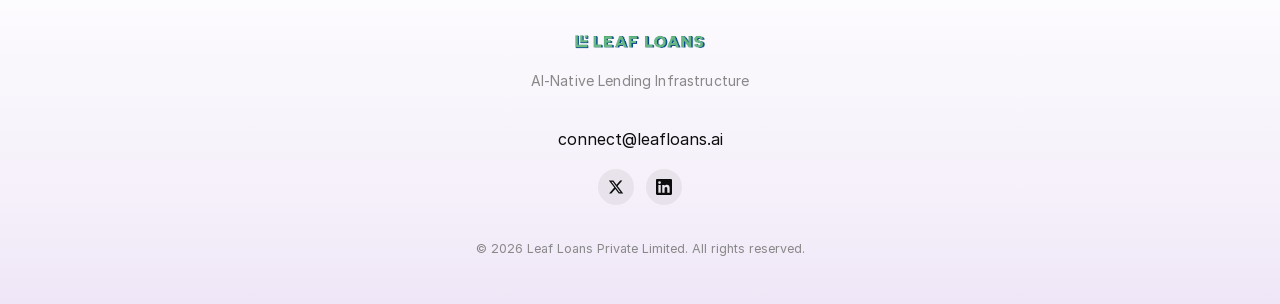
==== commit 58d5d060: "feat(landing): swap nav logo to black wordmark swapNavLogo() was overriding the static markup at run" ====
--- a/index.html
+++ b/index.html
@@ -230,7 +230,7 @@
     
     <!-- End of bodyStart -->
 	
-	<div id="main" data-framer-hydrate-v2="{&quot;routeId&quot;:&quot;augiA20Il&quot;,&quot;localeId&quot;:&quot;default&quot;,&quot;breakpoints&quot;:[{&quot;hash&quot;:&quot;72rtr7&quot;,&quot;mediaQuery&quot;:&quot;(min-width: 1280px)&quot;},{&quot;hash&quot;:&quot;u2qtnf&quot;,&quot;mediaQuery&quot;:&quot;(min-width: 992px) and (max-width: 1279.98px)&quot;},{&quot;hash&quot;:&quot;1l6qb95&quot;,&quot;mediaQuery&quot;:&quot;(max-width: 991.98px)&quot;},{&quot;hash&quot;:&quot;17p436h&quot;,&quot;mediaQuery&quot;:&quot;(min-width: 1280px)&quot;},{&quot;hash&quot;:&quot;1es0ctj&quot;,&quot;mediaQuery&quot;:&quot;(min-width: 992px) and (max-width: 1279.98px)&quot;},{&quot;hash&quot;:&quot;1taocpn&quot;,&quot;mediaQuery&quot;:&quot;(max-width: 991.98px)&quot;}]}" data-framer-ssr-released-at="2026-04-07T14:37:52.571Z" data-framer-page-optimized-at="2026-04-20T09:24:32.499Z" data-framer-generated-page=""><!--$--><!--$--><style data-framer-html-style="">:root body { background: var(--token-1e770397-8272-4d17-93ab-1a1a513b9044, rgb(255, 255, 255)); }</style><div class="framer-c4CVn framer-17p436h" data-layout-template="true" style="min-height:100vh;width:auto"><style data-framer-html-style="">html body { background: var(--token-1e770397-8272-4d17-93ab-1a1a513b9044, rgb(255, 255, 255)); }</style><div data-framer-root="" class="framer-TJ3vi framer-d6VjC framer-V6mDt framer-0EfSW framer-Hhvh2 framer-Qyn36 framer-ugtiK framer-sC9R1 framer-72rtr7" style="min-height:100vh;width:auto;display:contents"><div class="framer-1karqmi-container"><div class="ssr-variant hidden-1l6qb95 hidden-u2qtnf"><nav class="framer-7wOrN framer-kA0wi framer-bkjSs framer-q635xq framer-v-q635xq" data-framer-name="Desktop" style="background-color: var(--token-4d8666a4-d098-49e7-ac6b-ae66187e125f, rgba(255, 255, 255, 0)); width: 100%; transform: none; transform-origin: 50% 50% 0px; will-change: auto;" data-ll-default-nav="true"><div class="framer-11m1al3" data-framer-name="Base Container" style="transform: none; transform-origin: 50% 50% 0px;"><div class="framer-s30bx5" data-framer-name="Menu" style="transform: none; transform-origin: 50% 50% 0px;"><div class="framer-1mz2h3h-container" style="transform: none; transform-origin: 50% 50% 0px;"><!--$--><a as="a" class="framer-xrpI2 framer-vjq4ha framer-v-vjq4ha framer-upd6jp" data-framer-name="Default" href="./" data-framer-page-link-current="true" style="height: 100%; width: 100%; transform: none; transform-origin: 50% 50% 0px;"><div style="position:absolute;border-radius:inherit;corner-shape:inherit;top:0;right:0;bottom:0;left:0" data-framer-background-image-wrapper="true"><img decoding="auto" width="1759" height="350" sizes="200px" srcset="https://framerusercontent.com/images/1spsRB8lIPxVlTPDIyPh28mOWU.png?scale-down-to=512&amp;width=1759&amp;height=350 512w,https://framerusercontent.com/images/1spsRB8lIPxVlTPDIyPh28mOWU.png?scale-down-to=1024&amp;width=1759&amp;height=350 1024w,https://framerusercontent.com/images/1spsRB8lIPxVlTPDIyPh28mOWU.png?width=1759&amp;height=350 1759w" src="https://framerusercontent.com/images/1spsRB8lIPxVlTPDIyPh28mOWU.png?width=1759&amp;height=350" alt="Logo" style="display:block;width:100%;height:100%;border-radius:inherit;corner-shape:inherit;object-position:center;object-fit:contain"></div></a><!--/$--></div></div><nav class="framer-1jq04go" data-framer-name="Nav Links Wrapper" style="transform: none; transform-origin: 50% 50% 0px;"><div class="framer-vcew3" data-framer-name="Nav Link" data-framer-component-type="RichTextContainer" style="--extracted-r6o4lv: var(--token-ea3c7170-c0d5-4465-b600-caccb63ae8d9, rgb(14, 14, 14)); transform: none; transform-origin: 50% 50% 0px;"><p class="framer-text framer-styles-preset-16r7nt0" data-styles-preset="JVFigdM0u" style="--framer-text-color:var(--extracted-r6o4lv, var(--token-ea3c7170-c0d5-4465-b600-caccb63ae8d9, rgb(14, 14, 14)))"><!--$--><a class="framer-text framer-styles-preset-e8fzqu" data-styles-preset="MWDjvD7Nn" href="./" data-framer-page-link-current="true">Home</a><!--/$--></p></div><div class="framer-xq464e" data-framer-name="Nav Link" data-framer-component-type="RichTextContainer" style="--extracted-r6o4lv: var(--token-ea3c7170-c0d5-4465-b600-caccb63ae8d9, rgb(14, 14, 14)); transform: none; transform-origin: 50% 50% 0px;"><p class="framer-text framer-styles-preset-16r7nt0" data-styles-preset="JVFigdM0u" style="--framer-text-color:var(--extracted-r6o4lv, var(--token-ea3c7170-c0d5-4465-b600-caccb63ae8d9, rgb(14, 14, 14)))"><!--$--><a class="framer-text framer-styles-preset-e8fzqu" data-styles-preset="MWDjvD7Nn" href="./about-us">About Us</a><!--/$--></p></div><div class="framer-pj3wro" data-framer-name="Nav Link" data-framer-component-type="RichTextContainer" style="--extracted-r6o4lv: var(--token-ea3c7170-c0d5-4465-b600-caccb63ae8d9, rgb(14, 14, 14)); transform: none; transform-origin: 50% 50% 0px;"><p class="framer-text framer-styles-preset-16r7nt0" data-styles-preset="JVFigdM0u" style="--framer-text-color:var(--extracted-r6o4lv, var(--token-ea3c7170-c0d5-4465-b600-caccb63ae8d9, rgb(14, 14, 14)))"><!--$--><a class="framer-text framer-styles-preset-e8fzqu" data-styles-preset="MWDjvD7Nn" href="./our-team">Our Team</a><!--/$--></p></div><div class="framer-1uzrczh" data-framer-name="Nav Link" data-framer-component-type="RichTextContainer" style="--extracted-r6o4lv: var(--token-ea3c7170-c0d5-4465-b600-caccb63ae8d9, rgb(14, 14, 14)); transform: none; transform-origin: 50% 50% 0px;"><p class="framer-text framer-styles-preset-16r7nt0" data-styles-preset="JVFigdM0u" style="--framer-text-color:var(--extracted-r6o4lv, var(--token-ea3c7170-c0d5-4465-b600-caccb63ae8d9, rgb(14, 14, 14)))"><!--$--><a class="framer-text framer-styles-preset-e8fzqu" data-styles-preset="MWDjvD7Nn" href="./pricing">Pricing</a><!--/$--></p></div><div class="framer-zp9332" data-framer-name="Nav Link" data-framer-component-type="RichTextContainer" style="--extracted-r6o4lv: var(--token-ea3c7170-c0d5-4465-b600-caccb63ae8d9, rgb(14, 14, 14)); transform: none; transform-origin: 50% 50% 0px;"><p class="framer-text framer-styles-preset-16r7nt0" data-styles-preset="JVFigdM0u" style="--framer-text-color:var(--extracted-r6o4lv, var(--token-ea3c7170-c0d5-4465-b600-caccb63ae8d9, rgb(14, 14, 14)))"><!--$--><a class="framer-text framer-styles-preset-e8fzqu" data-styles-preset="MWDjvD7Nn" href="./services">Services</a><!--/$--></p></div><div class="framer-f6rjim-container" id="undefined-f6rjim" style="transform: none; transform-origin: 50% 50% 0px;"><nav class="framer-JNUtH framer-kA0wi framer-1cab2cv framer-v-1cab2cv" data-framer-name="Default" data-highlight="true" style="transform: none; transform-origin: 50% 50% 0px;"><div data-framer-component-type="SVG" data-framer-name="Chevron Icon" parentsize="0" _constraints="[object Object]" rotation="0" shadows="" class="framer-1w46lz6" aria-hidden="true" style="image-rendering: pixelated; flex-shrink: 0; fill: var(--token-ea3c7170-c0d5-4465-b600-caccb63ae8d9, rgb(14, 14, 14)); color: var(--token-ea3c7170-c0d5-4465-b600-caccb63ae8d9, rgb(14, 14, 14)); transform: none; transform-origin: 50% 50% 0px;"><div class="svgContainer" style="width:100%;height:100%;aspect-ratio:inherit"><svg style="width:100%;height:100%;" viewBox="0 0 24 24" preserveAspectRatio="none" width="100%" height="100%"><use href="#svg1231980477_257"></use></svg></div></div></nav></div></nav><!--$--><div class="framer-10m2lvs-container" data-framer-appear-id="10m2lvs" style="opacity: 1; transform: none; transform-origin: 50% 50% 0px;"><!--$--><a class="framer-r9xgC framer-x6Ppu framer-t247ju framer-v-t247ju framer-1rj9x61" data-border="true" data-framer-name="Desktop" href="./contact-us" style="--border-bottom-width: 1px; --border-color: var(--token-ea3c7170-c0d5-4465-b600-caccb63ae8d9, rgb(14, 14, 14)); --border-left-width: 1px; --border-right-width: 1px; --border-style: solid; --border-top-width: 1px; background-color: var(--token-ea3c7170-c0d5-4465-b600-caccb63ae8d9, rgb(14, 14, 14)); border-radius: 50px; transform: none; transform-origin: 50% 50% 0px;"><div class="framer-pcagi9" data-framer-name="Button Text" data-framer-component-type="RichTextContainer" style="--extracted-r6o4lv: var(--variable-reference-QOVUDzUQo-y6ffbQPnE); --framer-link-text-color: rgb(0, 153, 255); --framer-link-text-decoration: underline; --variable-reference-QOVUDzUQo-y6ffbQPnE: var(--token-1e770397-8272-4d17-93ab-1a1a513b9044, rgb(255, 255, 255)); --variable-reference-xOwnHyidX-y6ffbQPnE: var(--token-ea3c7170-c0d5-4465-b600-caccb63ae8d9, rgb(14, 14, 14)); transform: none; transform-origin: 50% 50% 0px;"><p class="framer-text framer-styles-preset-1uu8ksm" data-styles-preset="HGOcW4uQl" style="--framer-text-color:var(--extracted-r6o4lv, var(--variable-reference-QOVUDzUQo-y6ffbQPnE))">Get Started</p></div><div data-framer-component-type="SVG" data-framer-name="Arrow Icon" parentsize="0" _constraints="[object Object]" rotation="0" shadows="" class="framer-1rcuvup" aria-hidden="true" style="image-rendering: pixelated; flex-shrink: 0; fill: var(--token-1e770397-8272-4d17-93ab-1a1a513b9044, rgb(255, 255, 255)); color: var(--token-1e770397-8272-4d17-93ab-1a1a513b9044, rgb(255, 255, 255)); transform: none; transform-origin: 50% 50% 0px;"><div class="svgContainer" style="width:100%;height:100%;aspect-ratio:inherit"><svg style="width:100%;height:100%;" viewBox="0 0 24 24" preserveAspectRatio="none" width="100%" height="100%"><use href="#svg282045174_269"></use></svg></div></div></a><!--/$--></div><!--/$--></div></nav><nav class="framer-7wOrN framer-kA0wi framer-bkjSs framer-q635xq framer-v-g1fdcd" data-framer-name="Desktop White" style="background-color: var(--token-1e770397-8272-4d17-93ab-1a1a513b9044, rgb(255, 255, 255)); width: 100%; transform: none; transform-origin: 50% 50% 0px; will-change: auto; display: none;" data-ll-scrolled-nav="true"><div class="framer-11m1al3" data-framer-name="Base Container" style="transform: none; transform-origin: 50% 50% 0px;"><div class="framer-s30bx5" data-framer-name="Menu" style="transform: none; transform-origin: 50% 50% 0px;"><div class="framer-1mz2h3h-container" style="transform: none; transform-origin: 50% 50% 0px;"><!--$--><a as="a" class="framer-xrpI2 framer-vjq4ha framer-v-vjq4ha framer-upd6jp" data-framer-name="Default" href="./" data-framer-page-link-current="true" style="height: 100%; width: 100%; transform: none; transform-origin: 50% 50% 0px;"><div style="position:absolute;border-radius:inherit;corner-shape:inherit;top:0;right:0;bottom:0;left:0" data-framer-background-image-wrapper="true"><img decoding="auto" width="1759" height="350" sizes="154px" srcset="https://framerusercontent.com/images/1spsRB8lIPxVlTPDIyPh28mOWU.png?scale-down-to=512&amp;width=1759&amp;height=350 512w,https://framerusercontent.com/images/1spsRB8lIPxVlTPDIyPh28mOWU.png?scale-down-to=1024&amp;width=1759&amp;height=350 1024w,https://framerusercontent.com/images/1spsRB8lIPxVlTPDIyPh28mOWU.png?width=1759&amp;height=350 1759w" src="https://framerusercontent.com/images/1spsRB8lIPxVlTPDIyPh28mOWU.png?width=1759&amp;height=350" alt="Logo" style="display:block;width:100%;height:100%;border-radius:inherit;corner-shape:inherit;object-position:center;object-fit:contain"></div></a><!--/$--></div></div><nav class="framer-1jq04go" data-framer-name="Nav Links Wrapper" style="transform: none; transform-origin: 50% 50% 0px;"><div class="framer-vcew3" data-framer-name="Nav Link" data-framer-component-type="RichTextContainer" style="--extracted-r6o4lv: var(--token-ea3c7170-c0d5-4465-b600-caccb63ae8d9, rgb(14, 14, 14)); transform: none; transform-origin: 50% 50% 0px;"><p class="framer-text framer-styles-preset-16r7nt0" data-styles-preset="JVFigdM0u" style="--framer-text-color:var(--extracted-r6o4lv, var(--token-ea3c7170-c0d5-4465-b600-caccb63ae8d9, rgb(14, 14, 14)))"><!--$--><a class="framer-text framer-styles-preset-e8fzqu" data-styles-preset="MWDjvD7Nn" href="./" data-framer-page-link-current="true">Home</a><!--/$--></p></div><div class="framer-xq464e" data-framer-name="Nav Link" data-framer-component-type="RichTextContainer" style="--extracted-r6o4lv: var(--token-ea3c7170-c0d5-4465-b600-caccb63ae8d9, rgb(14, 14, 14)); transform: none; transform-origin: 50% 50% 0px;"><p class="framer-text framer-styles-preset-16r7nt0" data-styles-preset="JVFigdM0u" style="--framer-text-color:var(--extracted-r6o4lv, var(--token-ea3c7170-c0d5-4465-b600-caccb63ae8d9, rgb(14, 14, 14)))"><!--$--><a class="framer-text framer-styles-preset-e8fzqu" data-styles-preset="MWDjvD7Nn" href="./about-us">Technology</a><!--/$--></p></div><div class="framer-pj3wro" data-framer-name="Nav Link" data-framer-component-type="RichTextContainer" style="--extracted-r6o4lv: var(--token-ea3c7170-c0d5-4465-b600-caccb63ae8d9, rgb(14, 14, 14)); transform: none; transform-origin: 50% 50% 0px;"><p class="framer-text framer-styles-preset-16r7nt0" data-styles-preset="JVFigdM0u" style="--framer-text-color:var(--extracted-r6o4lv, var(--token-ea3c7170-c0d5-4465-b600-caccb63ae8d9, rgb(14, 14, 14)))"><!--$--><a class="framer-text framer-styles-preset-e8fzqu" data-styles-preset="MWDjvD7Nn" href="./our-team">How It Works</a><!--/$--></p></div><div class="framer-1uzrczh" data-framer-name="Nav Link" data-framer-component-type="RichTextContainer" style="--extracted-r6o4lv: var(--token-ea3c7170-c0d5-4465-b600-caccb63ae8d9, rgb(14, 14, 14)); transform: none; transform-origin: 50% 50% 0px;"><p class="framer-text framer-styles-preset-16r7nt0" data-styles-preset="JVFigdM0u" style="--framer-text-color:var(--extracted-r6o4lv, var(--token-ea3c7170-c0d5-4465-b600-caccb63ae8d9, rgb(14, 14, 14)))"><!--$--><a class="framer-text framer-styles-preset-e8fzqu" data-styles-preset="MWDjvD7Nn" href="./pricing">About Us</a><!--/$--></p></div><div class="framer-zp9332" data-framer-name="Nav Link" data-framer-component-type="RichTextContainer" style="--extracted-r6o4lv: var(--token-ea3c7170-c0d5-4465-b600-caccb63ae8d9, rgb(14, 14, 14)); transform: none; transform-origin: 50% 50% 0px;"><p class="framer-text framer-styles-preset-16r7nt0" data-styles-preset="JVFigdM0u" style="--framer-text-color:var(--extracted-r6o4lv, var(--token-ea3c7170-c0d5-4465-b600-caccb63ae8d9, rgb(14, 14, 14)))"><!--$--><a class="framer-text framer-styles-preset-e8fzqu" data-styles-preset="MWDjvD7Nn" href="./services">Contact Us</a><!--/$--></p></div><div class="framer-f6rjim-container" id="undefined-f6rjim" style="transform: none; transform-origin: 50% 50% 0px;"><nav class="framer-JNUtH framer-kA0wi framer-1cab2cv framer-v-1cab2cv" data-framer-name="Default" data-highlight="true" style="transform: none; transform-origin: 50% 50% 0px;"><div data-framer-component-type="SVG" data-framer-name="Chevron Icon" parentsize="0" _constraints="[object Object]" rotation="0" shadows="" class="framer-1w46lz6" aria-hidden="true" style="image-rendering: pixelated; flex-shrink: 0; fill: var(--token-ea3c7170-c0d5-4465-b600-caccb63ae8d9, rgb(14, 14, 14)); color: var(--token-ea3c7170-c0d5-4465-b600-caccb63ae8d9, rgb(14, 14, 14)); transform: none; transform-origin: 50% 50% 0px;"><div class="svgContainer" style="width:100%;height:100%;aspect-ratio:inherit"><svg style="width:100%;height:100%;" viewBox="0 0 24 24" preserveAspectRatio="none" width="100%" height="100%"><use href="#svg1231980477_257"></use></svg></div></div></nav></div></nav><!--$--><div class="framer-10m2lvs-container" data-framer-appear-id="10m2lvs" style="opacity: 1; transform: none; transform-origin: 50% 50% 0px;"><!--$--><a class="framer-r9xgC framer-x6Ppu framer-t247ju framer-v-t247ju framer-1rj9x61" data-border="true" data-framer-name="Desktop" href="./contact-us" style="--border-bottom-width: 1px; --border-color: var(--token-ea3c7170-c0d5-4465-b600-caccb63ae8d9, rgb(14, 14, 14)); --border-left-width: 1px; --border-right-width: 1px; --border-style: solid; --border-top-width: 1px; background-color: var(--token-ea3c7170-c0d5-4465-b600-caccb63ae8d9, rgb(14, 14, 14)); border-radius: 50px; transform: none; transform-origin: 50% 50% 0px;"><div class="framer-pcagi9" data-framer-name="Button Text" data-framer-component-type="RichTextContainer" style="--extracted-r6o4lv: var(--variable-reference-QOVUDzUQo-y6ffbQPnE); --framer-link-text-color: rgb(0, 153, 255); --framer-link-text-decoration: underline; --variable-reference-QOVUDzUQo-y6ffbQPnE: var(--token-1e770397-8272-4d17-93ab-1a1a513b9044, rgb(255, 255, 255)); --variable-reference-xOwnHyidX-y6ffbQPnE: var(--token-ea3c7170-c0d5-4465-b600-caccb63ae8d9, rgb(14, 14, 14)); transform: none; transform-origin: 50% 50% 0px;"><p class="framer-text framer-styles-preset-1uu8ksm" data-styles-preset="HGOcW4uQl" style="--framer-text-color:var(--extracted-r6o4lv, var(--variable-reference-QOVUDzUQo-y6ffbQPnE))">Get Started</p></div><div data-framer-component-type="SVG" data-framer-name="Arrow Icon" parentsize="0" _constraints="[object Object]" rotation="0" shadows="" class="framer-1rcuvup" aria-hidden="true" style="image-rendering: pixelated; flex-shrink: 0; fill: var(--token-1e770397-8272-4d17-93ab-1a1a513b9044, rgb(255, 255, 255)); color: var(--token-1e770397-8272-4d17-93ab-1a1a513b9044, rgb(255, 255, 255)); transform: none; transform-origin: 50% 50% 0px;"><div class="svgContainer" style="width:100%;height:100%;aspect-ratio:inherit"><svg style="width:100%;height:100%;" viewBox="0 0 24 24" preserveAspectRatio="none" width="100%" height="100%"><use href="#svg282045174_269"></use></svg></div></div></a><!--/$--></div><!--/$--></div></nav></div></div><section class="framer-3pftir" data-framer-name="Banner Section" id="banner"><div class="framer-bt7f58" data-framer-name="Base Container"><div class="framer-zh5w6h" data-framer-name="Banner Wrapper"><div class="ssr-variant hidden-1l6qb95"><div class="framer-57e55a" data-framer-name="Title" data-framer-component-type="RichTextContainer" style="will-change: transform; opacity: 1; transform: none;"><h1 class="framer-text framer-styles-preset-igz5lf" data-styles-preset="GiAiBj4cg" dir="auto" style="--framer-text-color:var(--token-ea3c7170-c0d5-4465-b600-caccb63ae8d9, rgb(14, 14, 14))">India’s First AI-Native<br/>Lending Infrastructure</h1></div></div><div class="framer-1f2jycy" data-framer-name="Bottom Wrapper"><div class="framer-fq5azv" data-framer-name="Body &amp; Buttons Wrapper"><div class="framer-14w421g" data-framer-name="Body" data-framer-component-type="RichTextContainer" style="will-change: transform; opacity: 1; transform: none;"><p class="framer-text framer-styles-preset-ip67i" data-styles-preset="x2GfQ1uLr" dir="auto" style="--framer-text-color:var(--token-ea3c7170-c0d5-4465-b600-caccb63ae8d9, rgb(14, 14, 14))">Empowering marketplaces, OEMs, and enterprises with intelligent credit and capital, delivered in days, not months.</p></div><div class="framer-oiyi01" data-framer-name="Buttons Wrapper"><!--$--><div class="ssr-variant hidden-1l6qb95"><div class="framer-1ltvie8-container" style="will-change: transform; opacity: 1; transform: none;"><!--$--><a class="framer-r9xgC framer-x6Ppu framer-t247ju framer-v-t247ju framer-1rj9x61" data-border="true" data-framer-name="Desktop" href="./contact-us" style="--border-bottom-width: 1px; --border-color: var(--token-ea3c7170-c0d5-4465-b600-caccb63ae8d9, rgb(14, 14, 14)); --border-left-width: 1px; --border-right-width: 1px; --border-style: solid; --border-top-width: 1px; background-color: var(--token-4d8666a4-d098-49e7-ac6b-ae66187e125f, rgba(255, 255, 255, 0)); border-radius: 50px; opacity: 1;"><div class="framer-pcagi9" data-framer-name="Button Text" data-framer-component-type="RichTextContainer" style="--extracted-r6o4lv: var(--variable-reference-QOVUDzUQo-y6ffbQPnE); --framer-link-text-color: rgb(0, 153, 255); --framer-link-text-decoration: underline; --variable-reference-QOVUDzUQo-y6ffbQPnE: var(--token-ea3c7170-c0d5-4465-b600-caccb63ae8d9, rgb(14, 14, 14)); --variable-reference-xOwnHyidX-y6ffbQPnE: var(--token-1e770397-8272-4d17-93ab-1a1a513b9044, rgb(255, 255, 255)); transform: none; opacity: 1;"><p class="framer-text framer-styles-preset-1uu8ksm" data-styles-preset="HGOcW4uQl" style="--framer-text-color:var(--extracted-r6o4lv, var(--variable-reference-QOVUDzUQo-y6ffbQPnE))">Let's talk to an expert</p></div><div data-framer-component-type="SVG" data-framer-name="Arrow Icon" parentsize="0" _constraints="[object Object]" rotation="0" shadows="" class="framer-1rcuvup" aria-hidden="true" style="image-rendering: pixelated; flex-shrink: 0; fill: var(--token-ea3c7170-c0d5-4465-b600-caccb63ae8d9, rgb(14, 14, 14)); color: var(--token-ea3c7170-c0d5-4465-b600-caccb63ae8d9, rgb(14, 14, 14)); opacity: 1;"><div class="svgContainer" style="width:100%;height:100%;aspect-ratio:inherit"><svg style="width:100%;height:100%;" viewBox="0 0 24 24" preserveAspectRatio="none" width="100%" height="100%"><use href="#svg282045174_269"></use></svg></div></div></a><!--/$--></div></div><!--/$--><!--$--><div class="ssr-variant hidden-1l6qb95"><div class="framer-1s6jh2n-container" style="will-change: transform; opacity: 1; transform: none;"><!--$--><a class="framer-dU4mV framer-x6Ppu framer-t791o6 framer-v-t791o6 framer-1tl2xo7" data-framer-name="Desktop" href="./book-a-demo" style="background-color: var(--token-4d8666a4-d098-49e7-ac6b-ae66187e125f, rgba(255, 255, 255, 0)); border-radius: 50px; opacity: 1;"><div class="framer-z22e7" data-framer-name="Button Text" data-framer-component-type="RichTextContainer" style="--extracted-r6o4lv: var(--token-ea3c7170-c0d5-4465-b600-caccb63ae8d9, rgb(14, 14, 14)); --framer-link-text-color: rgb(0, 153, 255); --framer-link-text-decoration: underline; transform: none; opacity: 1;"><p class="framer-text framer-styles-preset-1uu8ksm" data-styles-preset="HGOcW4uQl" style="--framer-text-color:var(--extracted-r6o4lv, var(--token-ea3c7170-c0d5-4465-b600-caccb63ae8d9, rgb(14, 14, 14)))">Get API Keys</p></div><div class="framer-1stvj8q" data-framer-name="Icon Wrapper Right" style="opacity: 1;"><div data-framer-component-type="SVG" data-framer-name="Arrow Icon" parentsize="0" _constraints="[object Object]" rotation="0" shadows="" class="framer-1rtyj8h" aria-hidden="true" style="image-rendering: pixelated; flex-shrink: 0; fill: var(--token-ea3c7170-c0d5-4465-b600-caccb63ae8d9, rgb(14, 14, 14)); color: var(--token-ea3c7170-c0d5-4465-b600-caccb63ae8d9, rgb(14, 14, 14)); opacity: 1;"><div class="svgContainer" style="width:100%;height:100%;aspect-ratio:inherit"><svg style="width:100%;height:100%;" viewBox="0 0 24 24" preserveAspectRatio="none" width="100%" height="100%"><use href="#svg282045174_269"></use></svg></div></div></div></a><!--/$--></div></div><!--/$--></div></div><div class="framer-xmdnqo hidden-1l6qb95" data-framer-name="Image Wrapper"><div class="ssr-variant hidden-u2qtnf"><div class="framer-ndnryr" data-framer-name="Image" style="will-change: transform; opacity: 1; transform: none;"><div style="position:absolute;border-radius:inherit;corner-shape:inherit;top:0;right:0;bottom:0;left:0" data-framer-background-image-wrapper="true"><img decoding="auto" width="3280" height="2040" sizes="(min-width: 1280px) min(max(max(min(max(100vw, 1px), 1200px) - 30px, 1px) / 2, 1px), 820px), (max-width: 991.98px) min(max(max(min(max(100vw, 1px), 1200px) - 30px, 1px) / 2, 1px), 820px), (min-width: 992px) and (max-width: 1279.98px) 450.9091px" srcset="https://framerusercontent.com/images/WxiqqoEQYJqLZxkh4RAsNvZ0Seg.png?scale-down-to=512&amp;width=3280&amp;height=2040 512w,https://framerusercontent.com/images/WxiqqoEQYJqLZxkh4RAsNvZ0Seg.png?scale-down-to=1024&amp;width=3280&amp;height=2040 1024w,https://framerusercontent.com/images/WxiqqoEQYJqLZxkh4RAsNvZ0Seg.png?scale-down-to=2048&amp;width=3280&amp;height=2040 2048w,https://framerusercontent.com/images/WxiqqoEQYJqLZxkh4RAsNvZ0Seg.png?width=3280&amp;height=2040 3280w" src="https://framerusercontent.com/images/WxiqqoEQYJqLZxkh4RAsNvZ0Seg.png?width=3280&amp;height=2040" alt="Dashboard" style="display:block;width:100%;height:100%;border-radius:inherit;corner-shape:inherit;object-position:center;object-fit:cover"></div></div></div><div class="ssr-variant"><div class="framer-or1obl" style="will-change: transform; opacity: 1; transform: none;"><div style="position:absolute;border-radius:inherit;corner-shape:inherit;top:0;right:0;bottom:0;left:0" data-framer-background-image-wrapper="true"><img decoding="auto" width="1000" height="636" sizes="(min-width: 1280px) 250px, (max-width: 991.98px) 250px, (min-width: 992px) and (max-width: 1279.98px) 150px" srcset="https://framerusercontent.com/images/20hcZ02kaNiQYaxSePytFVVgW8.png?scale-down-to=512&amp;width=1000&amp;height=636 512w,https://framerusercontent.com/images/20hcZ02kaNiQYaxSePytFVVgW8.png?width=1000&amp;height=636 1000w" src="https://framerusercontent.com/images/20hcZ02kaNiQYaxSePytFVVgW8.png?width=1000&amp;height=636" alt="Bank Card" style="display:block;width:100%;height:100%;border-radius:inherit;corner-shape:inherit;object-position:center;object-fit:cover"></div></div></div></div></div></div></div><div class="framer-kv0q41" data-framer-name="Gradients Wrapper"><div class="framer-hylm9e" data-framer-name="Purple Gradient"></div><div class="framer-1cj5bef" data-framer-name="Purple Gradient Small"></div><div class="framer-1qknlvf" data-framer-name="Mint Gradient"></div></div></section><section class="framer-1t1whby" data-border="true" data-framer-name="Showcases Section"><div class="framer-1woe5c4" data-framer-name="Base Container"><div class="framer-17buocj" data-framer-name="Top Wrapper"><div class="framer-1uorfho" data-framer-name="Title Wrapper"><div class="framer-1xo97wa" data-framer-name="Title" data-framer-component-type="RichTextContainer" style="will-change: transform; opacity: 1; transform: none;"><h2 class="framer-text framer-styles-preset-1ejwipq" data-styles-preset="DxBdqljmJ" style="--framer-text-color:var(--token-ea3c7170-c0d5-4465-b600-caccb63ae8d9, rgb(14, 14, 14))">Why Leaf Loans</h2></div><div class="framer-fbeqs6" data-framer-name="Body" data-framer-component-type="RichTextContainer" style="will-change: transform; opacity: 1; transform: none;"><p class="framer-text framer-styles-preset-10x1twf" data-styles-preset="VnfvcenNa" style="--framer-text-color:var(--token-ea3c7170-c0d5-4465-b600-caccb63ae8d9, rgb(14, 14, 14))">Capital &amp; AI-Native Lending, Now, Not in 6 Months</p></div></div><!--$--><div class="ssr-variant"><div class="framer-1p50p79-container hidden-1l6qb95" style="will-change: transform; opacity: 1; transform: none;"><!--$--><a class="framer-r9xgC framer-x6Ppu framer-t247ju framer-v-t247ju framer-1rj9x61" data-border="true" data-framer-name="Desktop" href="./showcases" style="--border-bottom-width: 1px; --border-color: var(--token-ea3c7170-c0d5-4465-b600-caccb63ae8d9, rgb(14, 14, 14)); --border-left-width: 1px; --border-right-width: 1px; --border-style: solid; --border-top-width: 1px; background-color: var(--token-4d8666a4-d098-49e7-ac6b-ae66187e125f, rgba(255, 255, 255, 0)); border-radius: 50px; opacity: 1;"><div class="framer-pcagi9" data-framer-name="Button Text" data-framer-component-type="RichTextContainer" style="--extracted-r6o4lv: var(--variable-reference-QOVUDzUQo-y6ffbQPnE); --framer-link-text-color: rgb(0, 153, 255); --framer-link-text-decoration: underline; --variable-reference-QOVUDzUQo-y6ffbQPnE: var(--token-ea3c7170-c0d5-4465-b600-caccb63ae8d9, rgb(14, 14, 14)); --variable-reference-xOwnHyidX-y6ffbQPnE: var(--token-1e770397-8272-4d17-93ab-1a1a513b9044, rgb(255, 255, 255)); transform: none; opacity: 1;"><p class="framer-text framer-styles-preset-1uu8ksm" data-styles-preset="HGOcW4uQl" style="--framer-text-color:var(--extracted-r6o4lv, var(--variable-reference-QOVUDzUQo-y6ffbQPnE))">Learn More</p></div><div data-framer-component-type="SVG" data-framer-name="Arrow Icon" parentsize="0" _constraints="[object Object]" rotation="0" shadows="" class="framer-1rcuvup" aria-hidden="true" style="image-rendering: pixelated; flex-shrink: 0; fill: var(--token-ea3c7170-c0d5-4465-b600-caccb63ae8d9, rgb(14, 14, 14)); color: var(--token-ea3c7170-c0d5-4465-b600-caccb63ae8d9, rgb(14, 14, 14)); opacity: 1;"><div class="svgContainer" style="width:100%;height:100%;aspect-ratio:inherit"><svg style="width:100%;height:100%;" viewBox="0 0 24 24" preserveAspectRatio="none" width="100%" height="100%"><use href="#svg282045174_269"></use></svg></div></div></a><!--/$--></div></div><!--/$--></div><div class="framer-1vqnba9"><!--$--><div class="ssr-variant hidden-1l6qb95"><!--$--><div class="ssr-variant hidden-u2qtnf"><div class="framer-bsu6yj-container" style="will-change: transform; opacity: 1; transform: none;"><!--$--><a class="framer-yLk5s framer-sC9R1 framer-Hhvh2 framer-zj7emt framer-v-zj7emt framer-a2axvd" data-framer-name="Desktop" href="./showcases/comprehensive-financial-planning-dashboard" style="width: 100%; opacity: 1;"><div class="framer-1gvocbl" data-framer-name="Thumbnail" style="opacity: 1;"><div style="position:absolute;border-radius:inherit;corner-shape:inherit;top:0;right:0;bottom:0;left:0" data-framer-background-image-wrapper="true"><img decoding="auto" loading="lazy" width="370" height="370" src="https://framerusercontent.com/images/zXCs7VqqaSuO9j0EiTk1Py0L14.png?width=370&amp;height=370" alt="Bank Card" style="display:block;width:100%;height:100%;border-radius:inherit;corner-shape:inherit;object-position:left top;object-fit:contain"></div></div><div class="framer-1oxyk3r" data-framer-name="Text Wrapper" style="opacity: 1;"><div class="framer-bzxqw6" data-framer-name="Title" data-framer-component-type="RichTextContainer" style="--extracted-1eung3n: var(--token-ea3c7170-c0d5-4465-b600-caccb63ae8d9, rgb(14, 14, 14)); transform: none; opacity: 1;"><h4 class="framer-text framer-styles-preset-yvojlz" data-styles-preset="WF6LTbcld" style="--framer-text-color:var(--extracted-1eung3n, var(--token-ea3c7170-c0d5-4465-b600-caccb63ae8d9, rgb(14, 14, 14)))">Instant Liquidity on 95% of Invoice Value</h4></div><div class="framer-hy9ryc" data-framer-name="Description" data-framer-component-type="RichTextContainer" style="--extracted-r6o4lv: var(--token-ea3c7170-c0d5-4465-b600-caccb63ae8d9, rgb(14, 14, 14)); transform: none; opacity: 1;"><p class="framer-text framer-styles-preset-10x1twf" data-styles-preset="VnfvcenNa" style="--framer-text-color:var(--extracted-r6o4lv, var(--token-ea3c7170-c0d5-4465-b600-caccb63ae8d9, rgb(14, 14, 14)))">Access up to 95% of your invoice value instantly, no collateral or credit history required.</p></div></div></a><!--/$--></div></div><!--/$--><!--$--><div class="ssr-variant"><div class="framer-bsu6yj-container" style="will-change: transform; opacity: 1; transform: none;"><!--$--><a class="framer-yLk5s framer-sC9R1 framer-Hhvh2 framer-zj7emt framer-v-zj7emt framer-a2axvd" data-framer-name="Desktop" href="./showcases/assign-card-nicknames-to-segment-your-spending" style="width: 100%; opacity: 1;"><div class="framer-1gvocbl" data-framer-name="Thumbnail" style="opacity: 1;"><div style="position:absolute;border-radius:inherit;corner-shape:inherit;top:0;right:0;bottom:0;left:0" data-framer-background-image-wrapper="true"><img decoding="auto" width="740" height="740" sizes="(min-width: 1280px) min(370px, 370px), (min-width: 992px) and (max-width: 1279.98px) min(291.6667px, 370px), (max-width: 991.98px) min(370px, 370px)" srcset="https://framerusercontent.com/images/LrUAd8IeayXFfJ3VtnsEw9w.png?scale-down-to=512&amp;width=740&amp;height=740 512w,https://framerusercontent.com/images/LrUAd8IeayXFfJ3VtnsEw9w.png?width=740&amp;height=740 740w" src="https://framerusercontent.com/images/LrUAd8IeayXFfJ3VtnsEw9w.png?width=740&amp;height=740" alt="Cards" style="display:block;width:100%;height:100%;border-radius:inherit;corner-shape:inherit;object-position:left top;object-fit:contain"></div></div><div class="framer-1oxyk3r" data-framer-name="Text Wrapper" style="opacity: 1;"><div class="framer-bzxqw6" data-framer-name="Title" data-framer-component-type="RichTextContainer" style="--extracted-1eung3n: var(--token-ea3c7170-c0d5-4465-b600-caccb63ae8d9, rgb(14, 14, 14)); transform: none; opacity: 1;"><h4 class="framer-text framer-styles-preset-yvojlz" data-styles-preset="WF6LTbcld" style="--framer-text-color:var(--extracted-1eung3n, var(--token-ea3c7170-c0d5-4465-b600-caccb63ae8d9, rgb(14, 14, 14)))">Built on India’s Trusted Credit Infrastructure</h4></div><div class="framer-hy9ryc" data-framer-name="Description" data-framer-component-type="RichTextContainer" style="--extracted-r6o4lv: var(--token-ea3c7170-c0d5-4465-b600-caccb63ae8d9, rgb(14, 14, 14)); transform: none; opacity: 1;"><p class="framer-text framer-styles-preset-10x1twf" data-styles-preset="VnfvcenNa" style="--framer-text-color:var(--extracted-r6o4lv, var(--token-ea3c7170-c0d5-4465-b600-caccb63ae8d9, rgb(14, 14, 14)))">Integrated with GeM Sahay, OCEN, and TReDs, we empower MSMEs and suppliers to unlock working capital and keep business growth moving.</p></div></div></a><!--/$--></div></div><!--/$--><!--$--><div class="ssr-variant"><div class="framer-bsu6yj-container" style="will-change: transform; opacity: 1; transform: none;"><!--$--><a class="framer-yLk5s framer-sC9R1 framer-Hhvh2 framer-zj7emt framer-v-zj7emt framer-a2axvd" data-framer-name="Desktop" href="./showcases/create-and-name-accounts-for-any-purpose" style="width: 100%; opacity: 1;"><div class="framer-1gvocbl" data-framer-name="Thumbnail" style="opacity: 1;"><div style="position:absolute;border-radius:inherit;corner-shape:inherit;top:0;right:0;bottom:0;left:0" data-framer-background-image-wrapper="true"><img decoding="auto" width="1480" height="1480" sizes="(min-width: 1280px) min(370px, 370px), (min-width: 992px) and (max-width: 1279.98px) min(291.6667px, 370px), (max-width: 991.98px) min(370px, 370px)" srcset="https://framerusercontent.com/images/VU0tCexWHcuoYOSGDzMuI5g1bA.png?scale-down-to=512&amp;width=1480&amp;height=1480 512w,https://framerusercontent.com/images/VU0tCexWHcuoYOSGDzMuI5g1bA.png?scale-down-to=1024&amp;width=1480&amp;height=1480 1024w,https://framerusercontent.com/images/VU0tCexWHcuoYOSGDzMuI5g1bA.png?width=1480&amp;height=1480 1480w" src="https://framerusercontent.com/images/VU0tCexWHcuoYOSGDzMuI5g1bA.png?width=1480&amp;height=1480" alt="Cards" style="display:block;width:100%;height:100%;border-radius:inherit;corner-shape:inherit;object-position:left top;object-fit:contain"></div></div><div class="framer-1oxyk3r" data-framer-name="Text Wrapper" style="opacity: 1;"><div class="framer-bzxqw6" data-framer-name="Title" data-framer-component-type="RichTextContainer" style="--extracted-1eung3n: var(--token-ea3c7170-c0d5-4465-b600-caccb63ae8d9, rgb(14, 14, 14)); transform: none; opacity: 1;"><h4 class="framer-text framer-styles-preset-yvojlz" data-styles-preset="WF6LTbcld" style="--framer-text-color:var(--extracted-1eung3n, var(--token-ea3c7170-c0d5-4465-b600-caccb63ae8d9, rgb(14, 14, 14)))">Real-Time Credit for B2B Buyers</h4></div><div class="framer-hy9ryc" data-framer-name="Description" data-framer-component-type="RichTextContainer" style="--extracted-r6o4lv: var(--token-ea3c7170-c0d5-4465-b600-caccb63ae8d9, rgb(14, 14, 14)); transform: none; opacity: 1;"><p class="framer-text framer-styles-preset-10x1twf" data-styles-preset="VnfvcenNa" style="--framer-text-color:var(--extracted-r6o4lv, var(--token-ea3c7170-c0d5-4465-b600-caccb63ae8d9, rgb(14, 14, 14)))">Give your customers instant credit at checkout.</p></div></div></a><!--/$--></div></div><!--/$--><!--$--><div class="ssr-variant"><div class="framer-bsu6yj-container" style="will-change: transform; opacity: 1; transform: none;"><!--$--><a class="framer-yLk5s framer-sC9R1 framer-Hhvh2 framer-zj7emt framer-v-zj7emt framer-a2axvd" data-framer-name="Desktop" href="./showcases/one-tap-away-with-native-ios-and-android-apps" style="width: 100%; opacity: 1;"><div class="framer-1gvocbl" data-framer-name="Thumbnail" style="opacity: 1;"><div style="position:absolute;border-radius:inherit;corner-shape:inherit;top:0;right:0;bottom:0;left:0" data-framer-background-image-wrapper="true"><img decoding="auto" width="740" height="740" sizes="(min-width: 1280px) min(370px, 370px), (min-width: 992px) and (max-width: 1279.98px) min(291.6667px, 370px), (max-width: 991.98px) min(370px, 370px)" srcset="https://framerusercontent.com/images/SOeNA7P4iljvZcEGnp1um4FWZTY.png?scale-down-to=512&amp;width=740&amp;height=740 512w,https://framerusercontent.com/images/SOeNA7P4iljvZcEGnp1um4FWZTY.png?width=740&amp;height=740 740w" src="https://framerusercontent.com/images/SOeNA7P4iljvZcEGnp1um4FWZTY.png?width=740&amp;height=740" alt="Face ID" style="display:block;width:100%;height:100%;border-radius:inherit;corner-shape:inherit;object-position:left top;object-fit:contain"></div></div><div class="framer-1oxyk3r" data-framer-name="Text Wrapper" style="opacity: 1;"><div class="framer-bzxqw6" data-framer-name="Title" data-framer-component-type="RichTextContainer" style="--extracted-1eung3n: var(--token-ea3c7170-c0d5-4465-b600-caccb63ae8d9, rgb(14, 14, 14)); transform: none; opacity: 1;"><h4 class="framer-text framer-styles-preset-yvojlz" data-styles-preset="WF6LTbcld" style="--framer-text-color:var(--extracted-1eung3n, var(--token-ea3c7170-c0d5-4465-b600-caccb63ae8d9, rgb(14, 14, 14)))">Instant AI Approvals with Flexible Payment Terms</h4></div><div class="framer-hy9ryc" data-framer-name="Description" data-framer-component-type="RichTextContainer" style="--extracted-r6o4lv: var(--token-ea3c7170-c0d5-4465-b600-caccb63ae8d9, rgb(14, 14, 14)); transform: none; opacity: 1;"><p class="framer-text framer-styles-preset-10x1twf" data-styles-preset="VnfvcenNa" style="--framer-text-color:var(--extracted-r6o4lv, var(--token-ea3c7170-c0d5-4465-b600-caccb63ae8d9, rgb(14, 14, 14)))">Offer AI-powered approvals in seconds and flexible 15–90 day terms to boost purchasing power and order values.</p></div></div></a><!--/$--></div></div><!--/$--><!--$--><div class="ssr-variant"><div class="framer-bsu6yj-container" style="will-change: transform; opacity: 1; transform: none;"><!--$--><a class="framer-yLk5s framer-sC9R1 framer-Hhvh2 framer-zj7emt framer-v-zj7emt framer-a2axvd" data-framer-name="Desktop" href="./showcases/search-for-nearly-anything-from-any-page" style="width: 100%; opacity: 1;"><div class="framer-1gvocbl" data-framer-name="Thumbnail" style="opacity: 1;"><div style="position:absolute;border-radius:inherit;corner-shape:inherit;top:0;right:0;bottom:0;left:0" data-framer-background-image-wrapper="true"><img decoding="auto" width="740" height="740" sizes="(min-width: 1280px) min(370px, 370px), (min-width: 992px) and (max-width: 1279.98px) min(291.6667px, 370px)" srcset="https://framerusercontent.com/images/3m6uR6ASo7XljnG5slLUEGCWw.png?scale-down-to=512&amp;width=740&amp;height=740 512w,https://framerusercontent.com/images/3m6uR6ASo7XljnG5slLUEGCWw.png?width=740&amp;height=740 740w" src="https://framerusercontent.com/images/3m6uR6ASo7XljnG5slLUEGCWw.png?width=740&amp;height=740" alt="Search" style="display:block;width:100%;height:100%;border-radius:inherit;corner-shape:inherit;object-position:left top;object-fit:contain"></div></div><div class="framer-1oxyk3r" data-framer-name="Text Wrapper" style="opacity: 1;"><div class="framer-bzxqw6" data-framer-name="Title" data-framer-component-type="RichTextContainer" style="--extracted-1eung3n: var(--token-ea3c7170-c0d5-4465-b600-caccb63ae8d9, rgb(14, 14, 14)); transform: none; opacity: 1;"><h4 class="framer-text framer-styles-preset-yvojlz" data-styles-preset="WF6LTbcld" style="--framer-text-color:var(--extracted-1eung3n, var(--token-ea3c7170-c0d5-4465-b600-caccb63ae8d9, rgb(14, 14, 14)))">Integrate Seamlessly Across Your Stack</h4></div><div class="framer-hy9ryc" data-framer-name="Description" data-framer-component-type="RichTextContainer" style="--extracted-r6o4lv: var(--token-ea3c7170-c0d5-4465-b600-caccb63ae8d9, rgb(14, 14, 14)); transform: none; opacity: 1;"><p class="framer-text framer-styles-preset-10x1twf" data-styles-preset="VnfvcenNa" style="--framer-text-color:var(--extracted-r6o4lv, var(--token-ea3c7170-c0d5-4465-b600-caccb63ae8d9, rgb(14, 14, 14)))">Seamlessly integrate via API or SDK across e-commerce, marketplaces, mobile apps, or ERPs.</p></div></div></a><!--/$--></div></div><!--/$--><!--$--><div class="ssr-variant"><div class="framer-bsu6yj-container" style="will-change: transform; opacity: 1; transform: none;"><!--$--><a class="framer-yLk5s framer-sC9R1 framer-Hhvh2 framer-zj7emt framer-v-zj7emt framer-a2axvd" data-framer-name="Desktop" href="./showcases/use-touch-id-for-desktop-login" style="width: 100%; opacity: 1;"><div class="framer-1gvocbl" data-framer-name="Thumbnail" style="opacity: 1;"><div style="position:absolute;border-radius:inherit;corner-shape:inherit;top:0;right:0;bottom:0;left:0" data-framer-background-image-wrapper="true"><img decoding="auto" width="740" height="740" sizes="(min-width: 1280px) min(370px, 370px), (min-width: 992px) and (max-width: 1279.98px) min(291.6667px, 370px)" srcset="https://framerusercontent.com/images/ggz8y7y1yX9mmGbUXz1vU1b8Dj4.png?scale-down-to=512&amp;width=740&amp;height=740 512w,https://framerusercontent.com/images/ggz8y7y1yX9mmGbUXz1vU1b8Dj4.png?width=740&amp;height=740 740w" src="https://framerusercontent.com/images/ggz8y7y1yX9mmGbUXz1vU1b8Dj4.png?width=740&amp;height=740" alt="Fingerprint" style="display:block;width:100%;height:100%;border-radius:inherit;corner-shape:inherit;object-position:left top;object-fit:contain"></div></div><div class="framer-1oxyk3r" data-framer-name="Text Wrapper" style="opacity: 1;"><div class="framer-bzxqw6" data-framer-name="Title" data-framer-component-type="RichTextContainer" style="--extracted-1eung3n: var(--token-ea3c7170-c0d5-4465-b600-caccb63ae8d9, rgb(14, 14, 14)); transform: none; opacity: 1;"><h4 class="framer-text framer-styles-preset-yvojlz" data-styles-preset="WF6LTbcld" style="--framer-text-color:var(--extracted-1eung3n, var(--token-ea3c7170-c0d5-4465-b600-caccb63ae8d9, rgb(14, 14, 14)))">Fulfill large orders without capital constraints.</h4></div><div class="framer-hy9ryc" data-framer-name="Description" data-framer-component-type="RichTextContainer" style="--extracted-r6o4lv: var(--token-ea3c7170-c0d5-4465-b600-caccb63ae8d9, rgb(14, 14, 14)); transform: none; opacity: 1;"><p class="framer-text framer-styles-preset-10x1twf" data-styles-preset="VnfvcenNa" style="--framer-text-color:var(--extracted-r6o4lv, var(--token-ea3c7170-c0d5-4465-b600-caccb63ae8d9, rgb(14, 14, 14)))">Finance up to 100% of PO value with direct vendor payments and AI-driven approvals in 3–5 days, so you can scale faster.</p></div></div></a><!--/$--></div></div><!--/$--></div><!--/$--></div></div><div class="framer-14egzjp hidden-1l6qb95" data-framer-name="Dividers Wrapper"><div class="framer-yw2tst" data-framer-name="Divider"></div><div class="framer-qnmmq5" data-framer-name="Divider"></div><div class="framer-1pib1g7" data-framer-name="Divider"></div><div class="framer-ynwcr1" data-framer-name="Divider"></div></div></section><section class="framer-17b9u1y" data-framer-name="Blog Section"><div class="framer-uwtfa4" data-framer-name="Base Container"><div class="framer-ic1jaz" data-framer-name="Top Wrapper"><div class="framer-1qf2q0a" data-framer-name="Title Wrapper"><div class="framer-11k43pr" data-framer-name="Title" data-framer-component-type="RichTextContainer" style="will-change: transform; opacity: 1; transform: none;"><h2 class="framer-text framer-styles-preset-1ejwipq" data-styles-preset="DxBdqljmJ" style="--framer-text-color:var(--token-1e770397-8272-4d17-93ab-1a1a513b9044, rgb(255, 255, 255))">Powering Smarter B2B Lending with an Agentic Lending OS.</h2></div><div class="framer-16pkib4" data-framer-name="Body" data-framer-component-type="RichTextContainer" style="will-change: transform; opacity: 1; transform: none;"><p class="framer-text framer-styles-preset-10x1twf" data-styles-preset="VnfvcenNa" style="--framer-text-color:var(--token-1e770397-8272-4d17-93ab-1a1a513b9044, rgb(255, 255, 255))">AI Agents run onboarding, underwriting, disbursal, and monitoring — end-to-end on one Lending OS. Powering them: an Agentic LOS/LMS orchestrating workflow, Data Orchestration feeding real-time signals, and an AI Foundry training every model. Weeks of credit ops — now minutes. India’s first AI-native Lending OS, built for B2B credit.</p></div></div><!--$--><div class="ssr-variant hidden-1l6qb95"><div class="framer-ztkx57-container" style="will-change: transform; opacity: 1; transform: none;"><!--$--><a class="framer-r9xgC framer-x6Ppu framer-t247ju framer-v-t247ju framer-1rj9x61" data-border="true" data-framer-name="Desktop" href="./blog" style="--border-bottom-width: 1px; --border-color: var(--token-1e770397-8272-4d17-93ab-1a1a513b9044, rgb(255, 255, 255)); --border-left-width: 1px; --border-right-width: 1px; --border-style: solid; --border-top-width: 1px; background-color: var(--token-1e770397-8272-4d17-93ab-1a1a513b9044, rgb(255, 255, 255)); border-radius: 50px; opacity: 1;"><div class="framer-pcagi9" data-framer-name="Button Text" data-framer-component-type="RichTextContainer" style="--extracted-r6o4lv: var(--variable-reference-QOVUDzUQo-y6ffbQPnE); --framer-link-text-color: rgb(0, 153, 255); --framer-link-text-decoration: underline; --variable-reference-QOVUDzUQo-y6ffbQPnE: var(--token-ea3c7170-c0d5-4465-b600-caccb63ae8d9, rgb(14, 14, 14)); --variable-reference-xOwnHyidX-y6ffbQPnE: var(--token-1e770397-8272-4d17-93ab-1a1a513b9044, rgb(255, 255, 255)); transform: none; opacity: 1;"><p class="framer-text framer-styles-preset-1uu8ksm" data-styles-preset="HGOcW4uQl" style="--framer-text-color:var(--extracted-r6o4lv, var(--variable-reference-QOVUDzUQo-y6ffbQPnE))">Discover More</p></div><div data-framer-component-type="SVG" data-framer-name="Arrow Icon" parentsize="0" _constraints="[object Object]" rotation="0" shadows="" class="framer-1rcuvup" aria-hidden="true" style="image-rendering: pixelated; flex-shrink: 0; fill: var(--token-ea3c7170-c0d5-4465-b600-caccb63ae8d9, rgb(14, 14, 14)); color: var(--token-ea3c7170-c0d5-4465-b600-caccb63ae8d9, rgb(14, 14, 14)); opacity: 1;"><div class="svgContainer" style="width:100%;height:100%;aspect-ratio:inherit"><svg style="width:100%;height:100%;" viewBox="0 0 24 24" preserveAspectRatio="none" width="100%" height="100%"><use href="#svg282045174_269"></use></svg></div></div></a><!--/$--></div></div><!--/$--></div></div><div class="framer-83nw7b" data-framer-name="Image Wrapper"><div class="ssr-variant hidden-1l6qb95 hidden-u2qtnf"><div class="framer-37c709" style="will-change: transform; opacity: 1; transform: none;"><div style="position:absolute;border-radius:inherit;corner-shape:inherit;top:0;right:0;bottom:0;left:0" data-framer-background-image-wrapper="true"><img decoding="auto" loading="lazy" width="3264" height="3096" sizes="(min-width: 1280px) calc(min(100vw * 0.5734, 800px) * 0.8249), (min-width: 992px) and (max-width: 1279.98px) 539.5px" srcset="https://framerusercontent.com/images/1wPv2d60MDYKfSmavaZfPb3ko.png?scale-down-to=512&amp;width=3264&amp;height=3096 512w,https://framerusercontent.com/images/1wPv2d60MDYKfSmavaZfPb3ko.png?scale-down-to=1024&amp;width=3264&amp;height=3096 1024w,https://framerusercontent.com/images/1wPv2d60MDYKfSmavaZfPb3ko.png?scale-down-to=2048&amp;width=3264&amp;height=3096 2048w,https://framerusercontent.com/images/1wPv2d60MDYKfSmavaZfPb3ko.png?width=3264&amp;height=3096 3264w" src="https://framerusercontent.com/images/1wPv2d60MDYKfSmavaZfPb3ko.png?width=3264&amp;height=3096" alt="Layers" style="display:block;width:100%;height:100%;border-radius:inherit;corner-shape:inherit;object-position:left bottom;object-fit:contain"></div></div></div></div></section><section class="framer-1uzahbd" data-border="true" data-framer-name="Grid Section"><div class="framer-1buy8na" data-framer-name="Base Container"><div class="framer-jpsys9" data-framer-name="Title Wrapper"><div class="framer-17gmnli" data-framer-name="Title" data-framer-component-type="RichTextContainer" style="will-change: transform; opacity: 1; transform: none;"><h2 class="framer-text framer-styles-preset-1ejwipq" data-styles-preset="DxBdqljmJ" style="--framer-text-color:var(--token-ea3c7170-c0d5-4465-b600-caccb63ae8d9, rgb(14, 14, 14))">Built on India’s Most Advanced AI Lending Infrastructure</h2></div><div class="framer-1l9q24h" data-framer-name="Body" data-framer-component-type="RichTextContainer" style="will-change: transform; opacity: 1; transform: none;"><p class="framer-text framer-styles-preset-10x1twf" data-styles-preset="VnfvcenNa" style="--framer-text-color:var(--token-ea3c7170-c0d5-4465-b600-caccb63ae8d9, rgb(14, 14, 14))">Instant, scalable B2B lending with AI-driven underwriting, credit monitoring, and seamless API integration.</p></div></div><div class="framer-12xesif" data-framer-name="Cards Grid"><div class="framer-16901bs" data-border="true" data-framer-name="Card" style="will-change: transform; opacity: 1; transform: none;"><div class="framer-1m5k3jc" data-framer-name="Text &amp; Button Wrapper"><div class="framer-1li0zxj" data-framer-name="Title Wrapper"><div class="framer-1hqfru9" data-framer-name="Title" data-framer-component-type="RichTextContainer" style="transform:none"><h3 class="framer-text framer-styles-preset-10qcz3q" data-styles-preset="YXaG9a31l" dir="auto" style="--framer-text-color:var(--token-ea3c7170-c0d5-4465-b600-caccb63ae8d9, rgb(14, 14, 14))">AI That Powers Smarter, Faster Lending</h3></div><div class="framer-vpapqq" data-framer-name="Body" data-framer-component-type="RichTextContainer" style="transform:none"><p class="framer-text framer-styles-preset-10x1twf" data-styles-preset="VnfvcenNa" dir="auto" style="--framer-text-color:var(--token-ea3c7170-c0d5-4465-b600-caccb63ae8d9, rgb(14, 14, 14))">Leaf Loans uses 100K+ data points for instant underwriting, automates credit monitoring and portfolio rebalancing, and secures lending with AI-native loan management and ML-driven fraud detection.</p></div></div><!--$--><div class="ssr-variant hidden-1l6qb95"><div class="framer-k7ij4n-container"><!--$--><a class="framer-O20u5 framer-13ugxyy framer-v-13ugxyy framer-cnnmcw" data-border="true" data-framer-name="Desktop" href="./book-a-demo" style="--border-bottom-width: 1px; --border-color: var(--token-ea3c7170-c0d5-4465-b600-caccb63ae8d9, rgb(14, 14, 14)); --border-left-width: 1px; --border-right-width: 1px; --border-style: solid; --border-top-width: 1px; background-color: var(--token-ea3c7170-c0d5-4465-b600-caccb63ae8d9, rgb(14, 14, 14)); border-radius: 100px; opacity: 1;"><div data-framer-component-type="SVG" data-framer-name="Arrow Icon" parentsize="0" _constraints="[object Object]" rotation="0" shadows="" class="framer-dcs91c" aria-hidden="true" style="image-rendering: pixelated; flex-shrink: 0; fill: var(--token-1e770397-8272-4d17-93ab-1a1a513b9044, rgb(255, 255, 255)); color: var(--token-1e770397-8272-4d17-93ab-1a1a513b9044, rgb(255, 255, 255)); transform: rotate(45deg); opacity: 1;"><div class="svgContainer" style="width:100%;height:100%;aspect-ratio:inherit"><svg style="width:100%;height:100%;" viewBox="0 0 24 24" preserveAspectRatio="none" width="100%" height="100%"><use href="#svg282045174_269"></use></svg></div></div></a><!--/$--></div></div><!--/$--></div><div class="ssr-variant"><div class="framer-85jq5e"><div style="position:absolute;border-radius:inherit;corner-shape:inherit;top:0;right:0;bottom:0;left:0" data-framer-background-image-wrapper="true"><img decoding="auto" width="2008" height="1260" sizes="(min-width: 1280px) calc((min(max(100vw, 1px), 1200px) - 130px) * 0.4991), (max-width: 991.98px) max(min(min(max(100vw, 1px), 1200px) - 100px, 338px), 220px), (min-width: 992px) and (max-width: 1279.98px) calc((min(max(100vw, 1px), 1200px) - 140px) * 0.4991)" srcset="https://framerusercontent.com/images/07tEdBAbYOjwkOr3ZUJzhr2dzg.png?scale-down-to=512&amp;width=2008&amp;height=1260 512w,https://framerusercontent.com/images/07tEdBAbYOjwkOr3ZUJzhr2dzg.png?scale-down-to=1024&amp;width=2008&amp;height=1260 1024w,https://framerusercontent.com/images/07tEdBAbYOjwkOr3ZUJzhr2dzg.png?width=2008&amp;height=1260 2008w" src="https://framerusercontent.com/images/07tEdBAbYOjwkOr3ZUJzhr2dzg.png?width=2008&amp;height=1260" alt="Bank Card" style="display:block;width:100%;height:100%;border-radius:inherit;corner-shape:inherit;object-position:center;object-fit:cover"></div></div></div></div><div class="framer-1k107ii" data-framer-name="Cards Wrapper"><div class="framer-77qvna" data-border="true" data-framer-name="Card" style="will-change: transform; opacity: 1; transform: none;"><div class="framer-135c6u3" data-framer-name="Title Wrapper"><div class="framer-wai842" data-framer-name="Title" data-framer-component-type="RichTextContainer" style="transform:none"><h3 class="framer-text framer-styles-preset-10qcz3q" data-styles-preset="YXaG9a31l" dir="auto" style="--framer-text-color:var(--token-ea3c7170-c0d5-4465